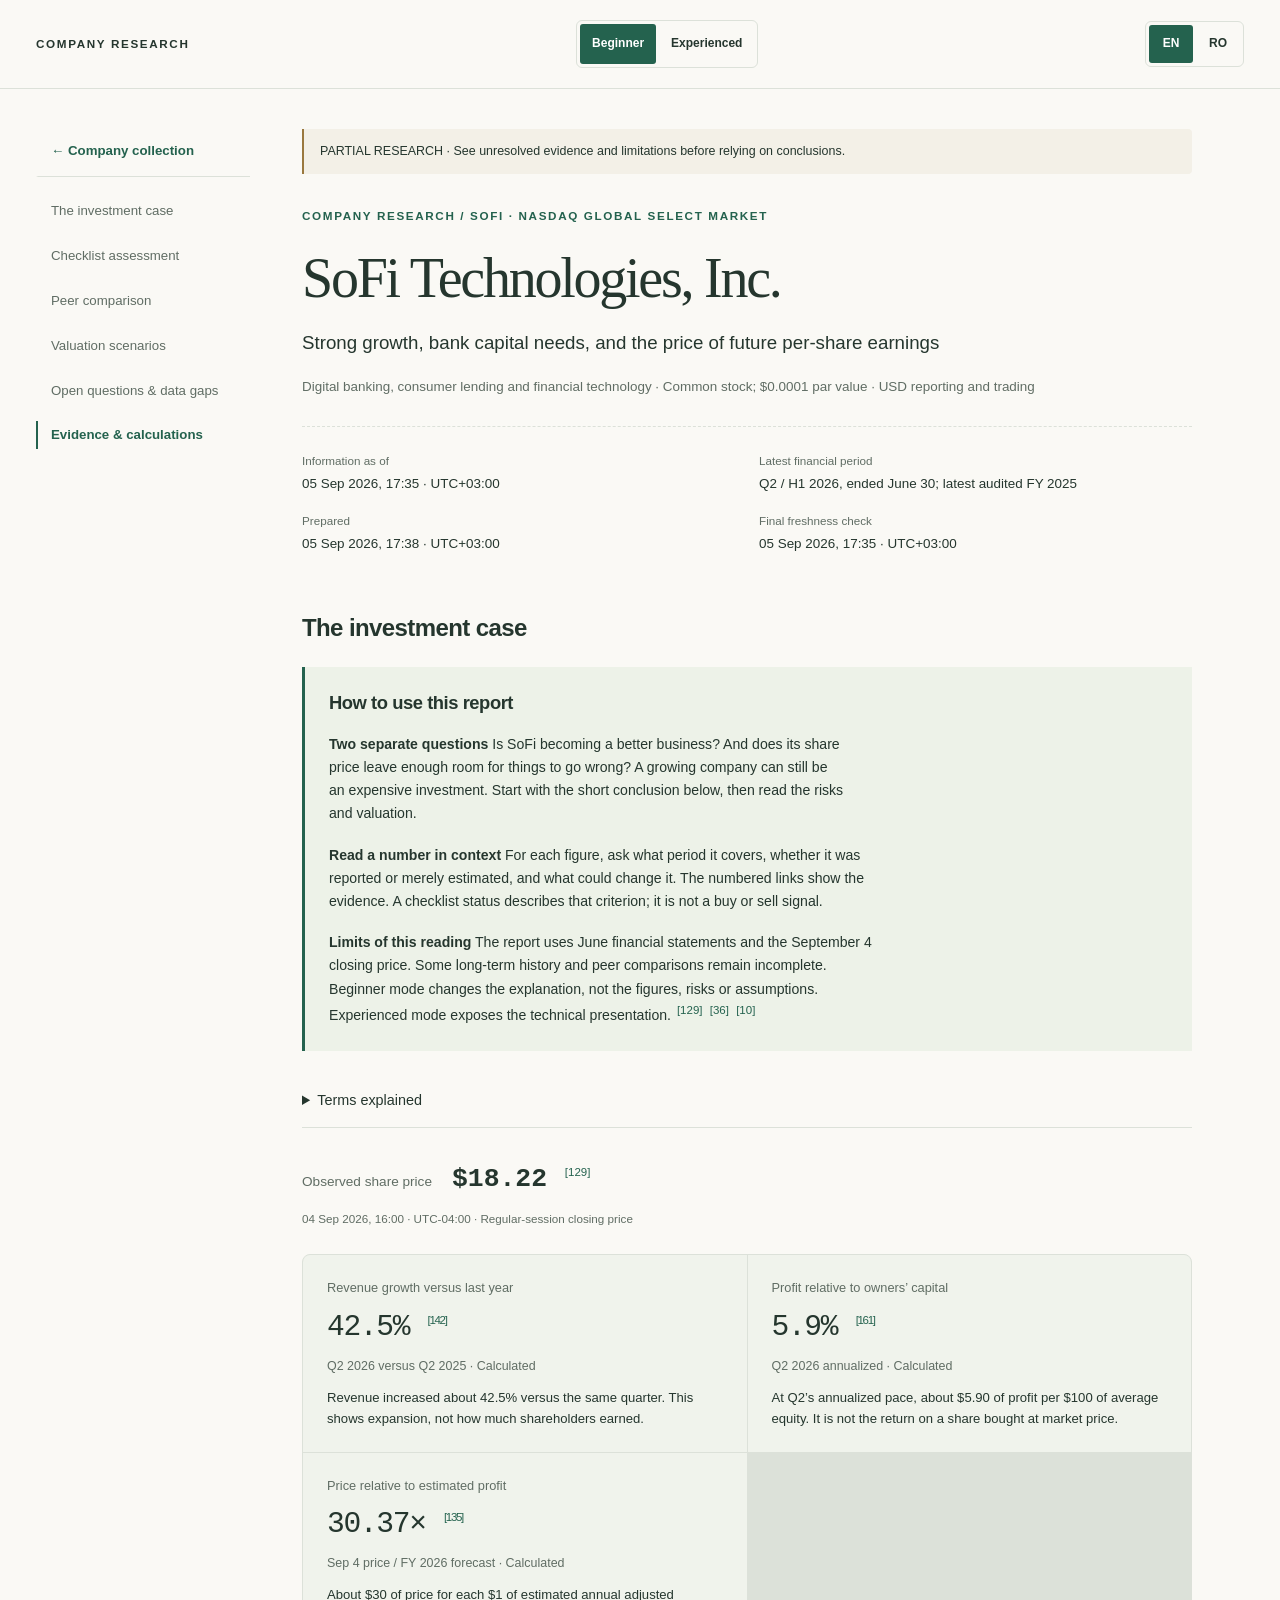
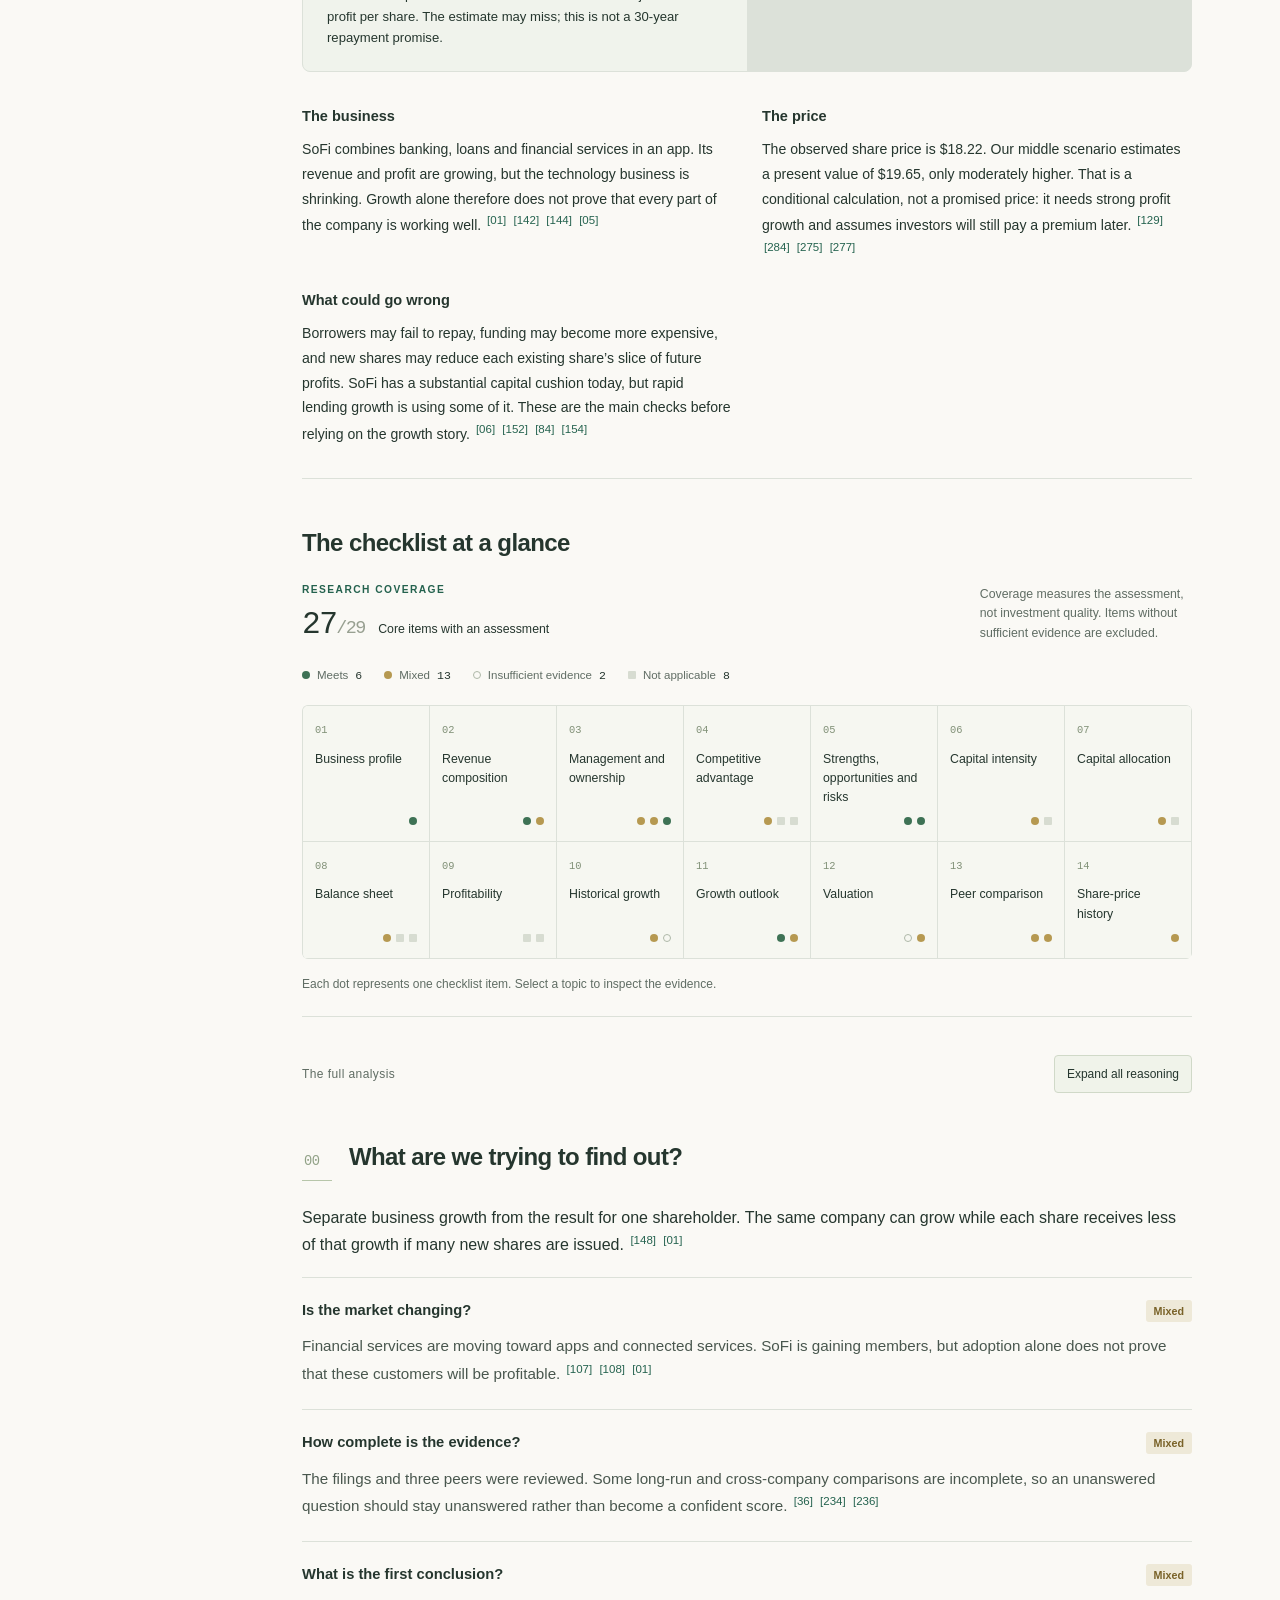
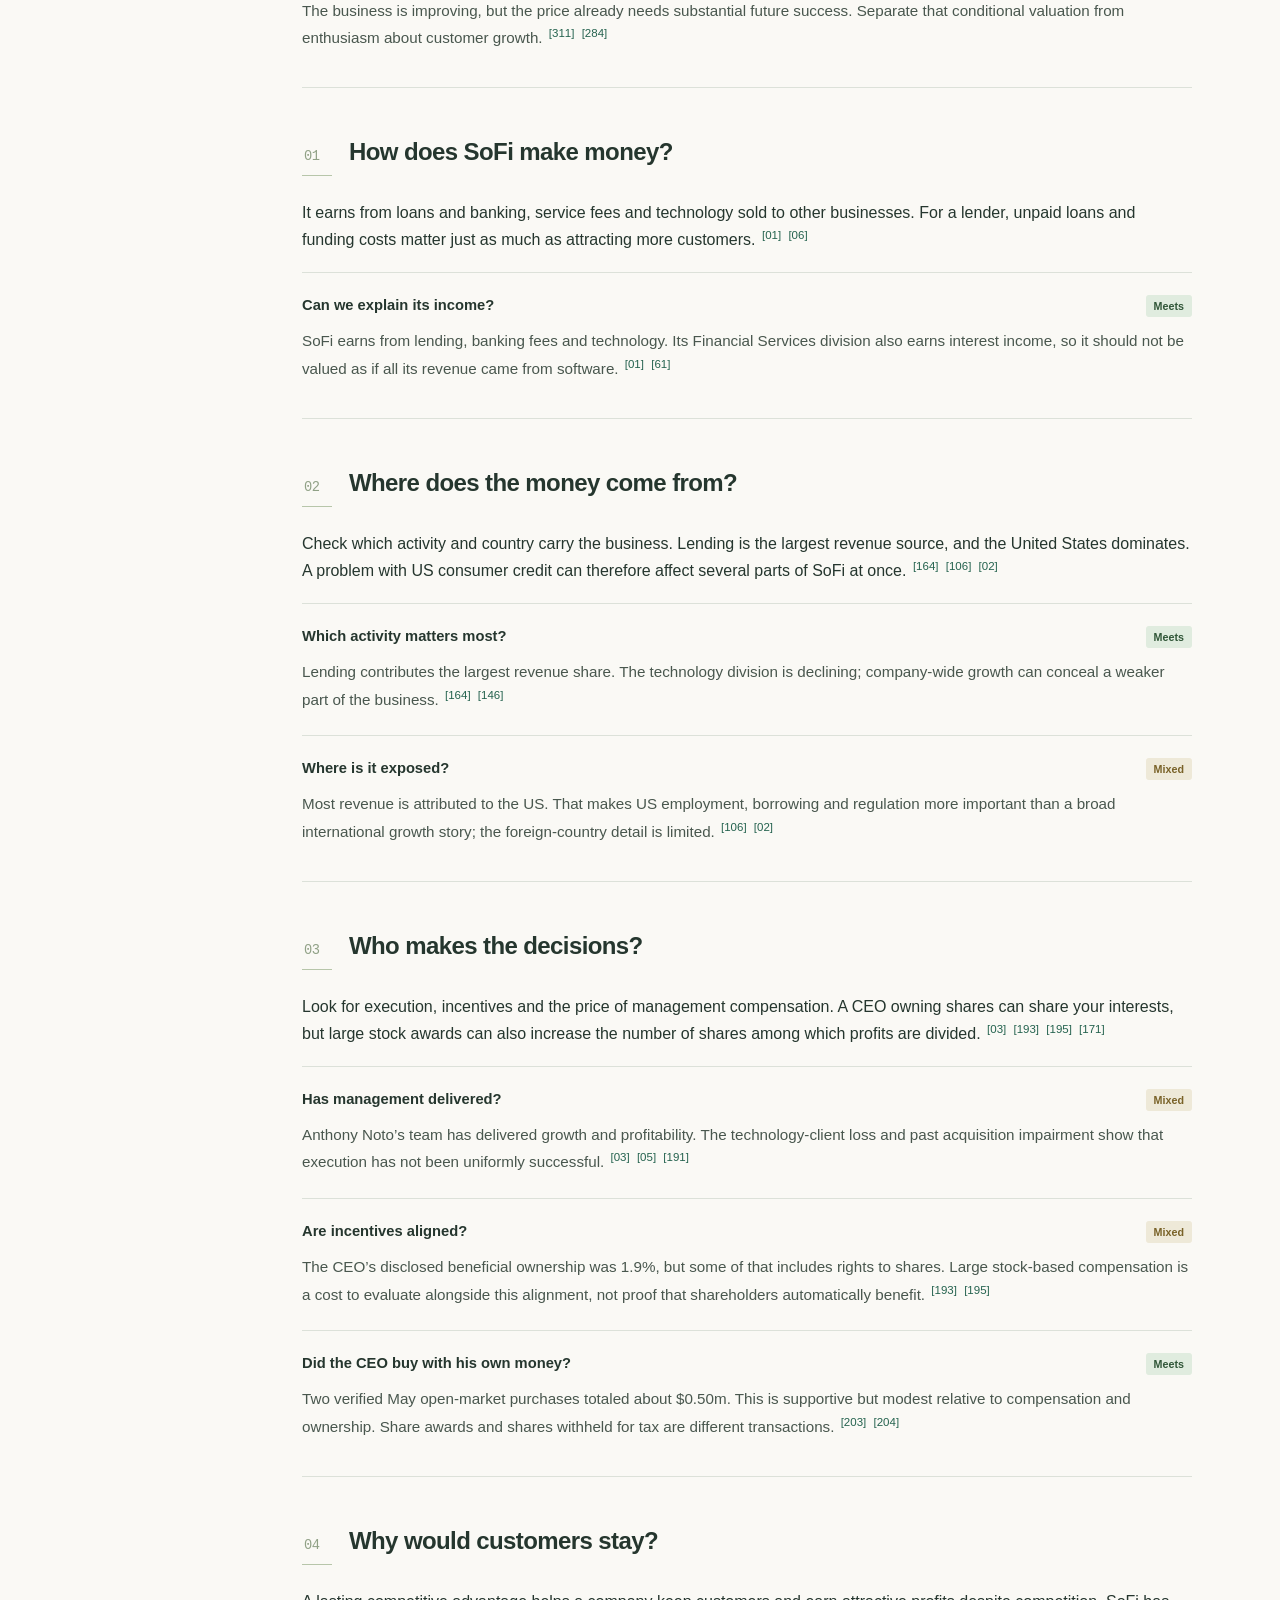
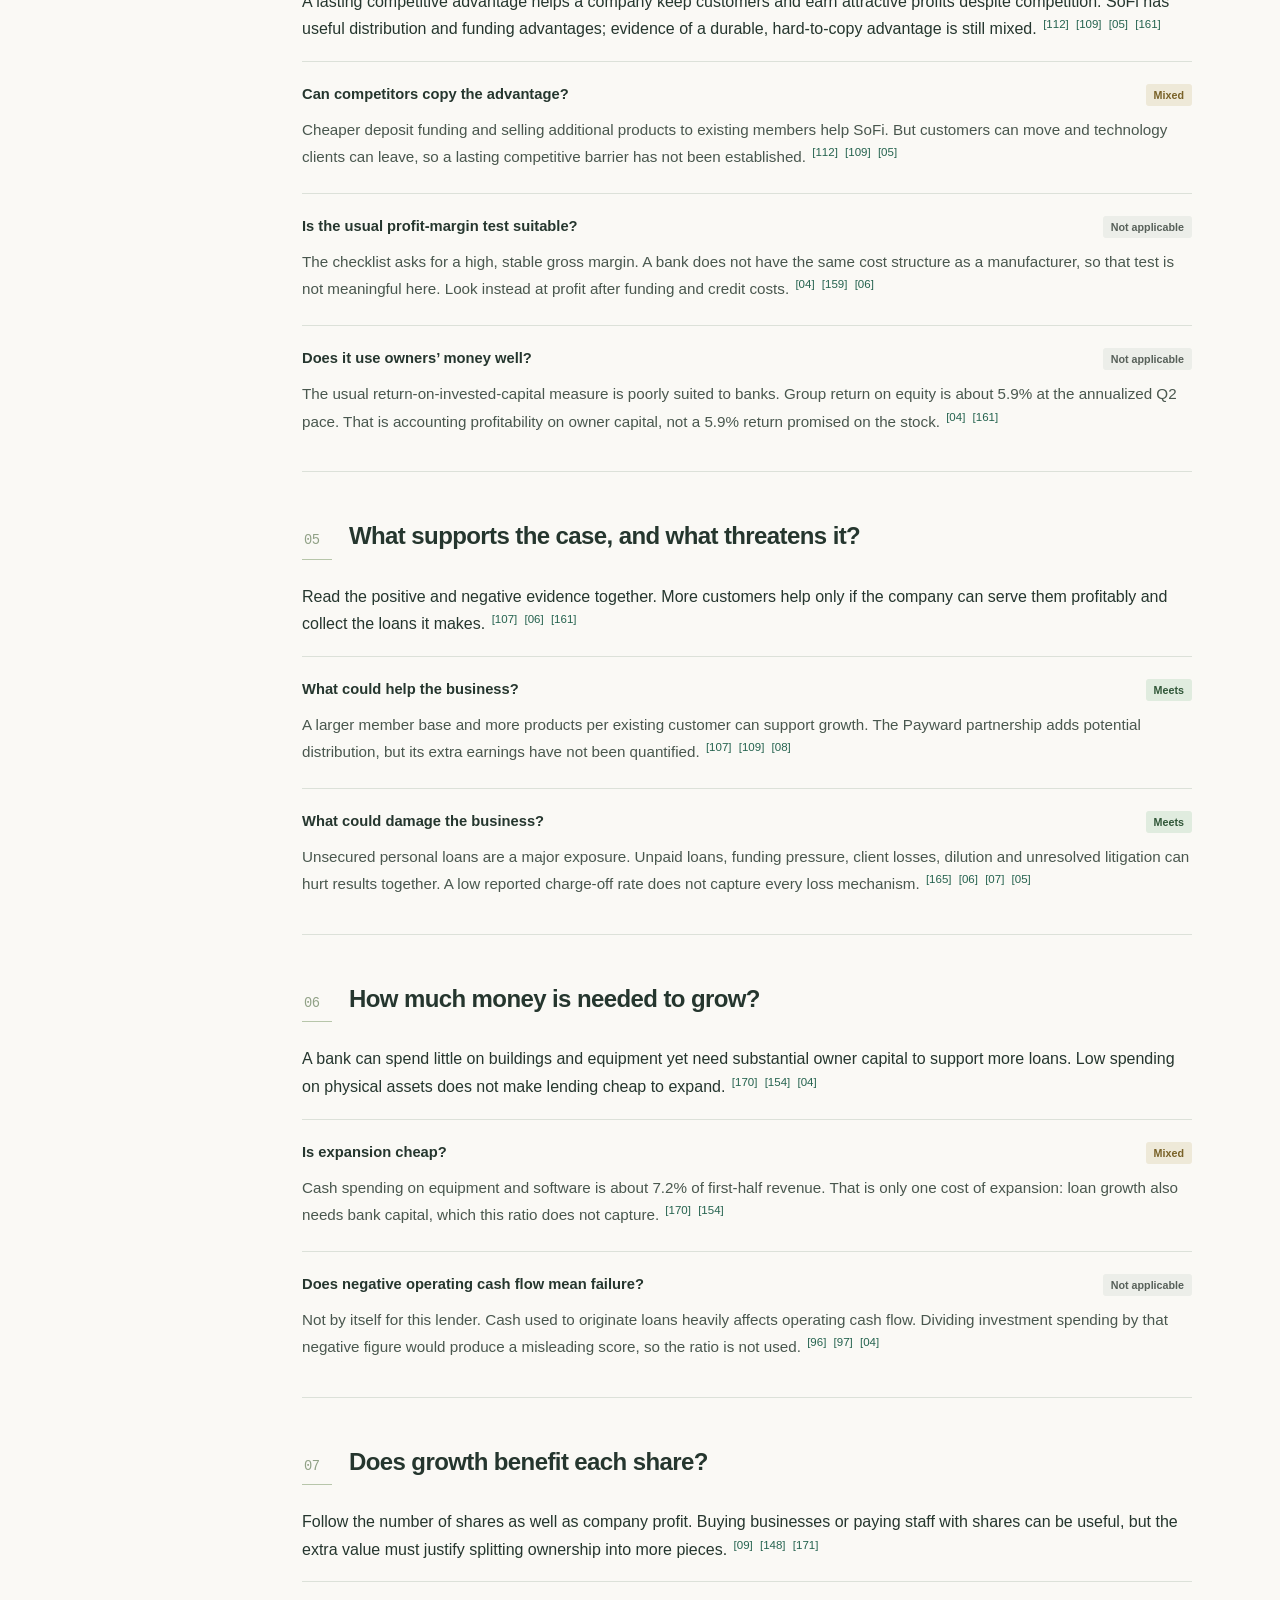
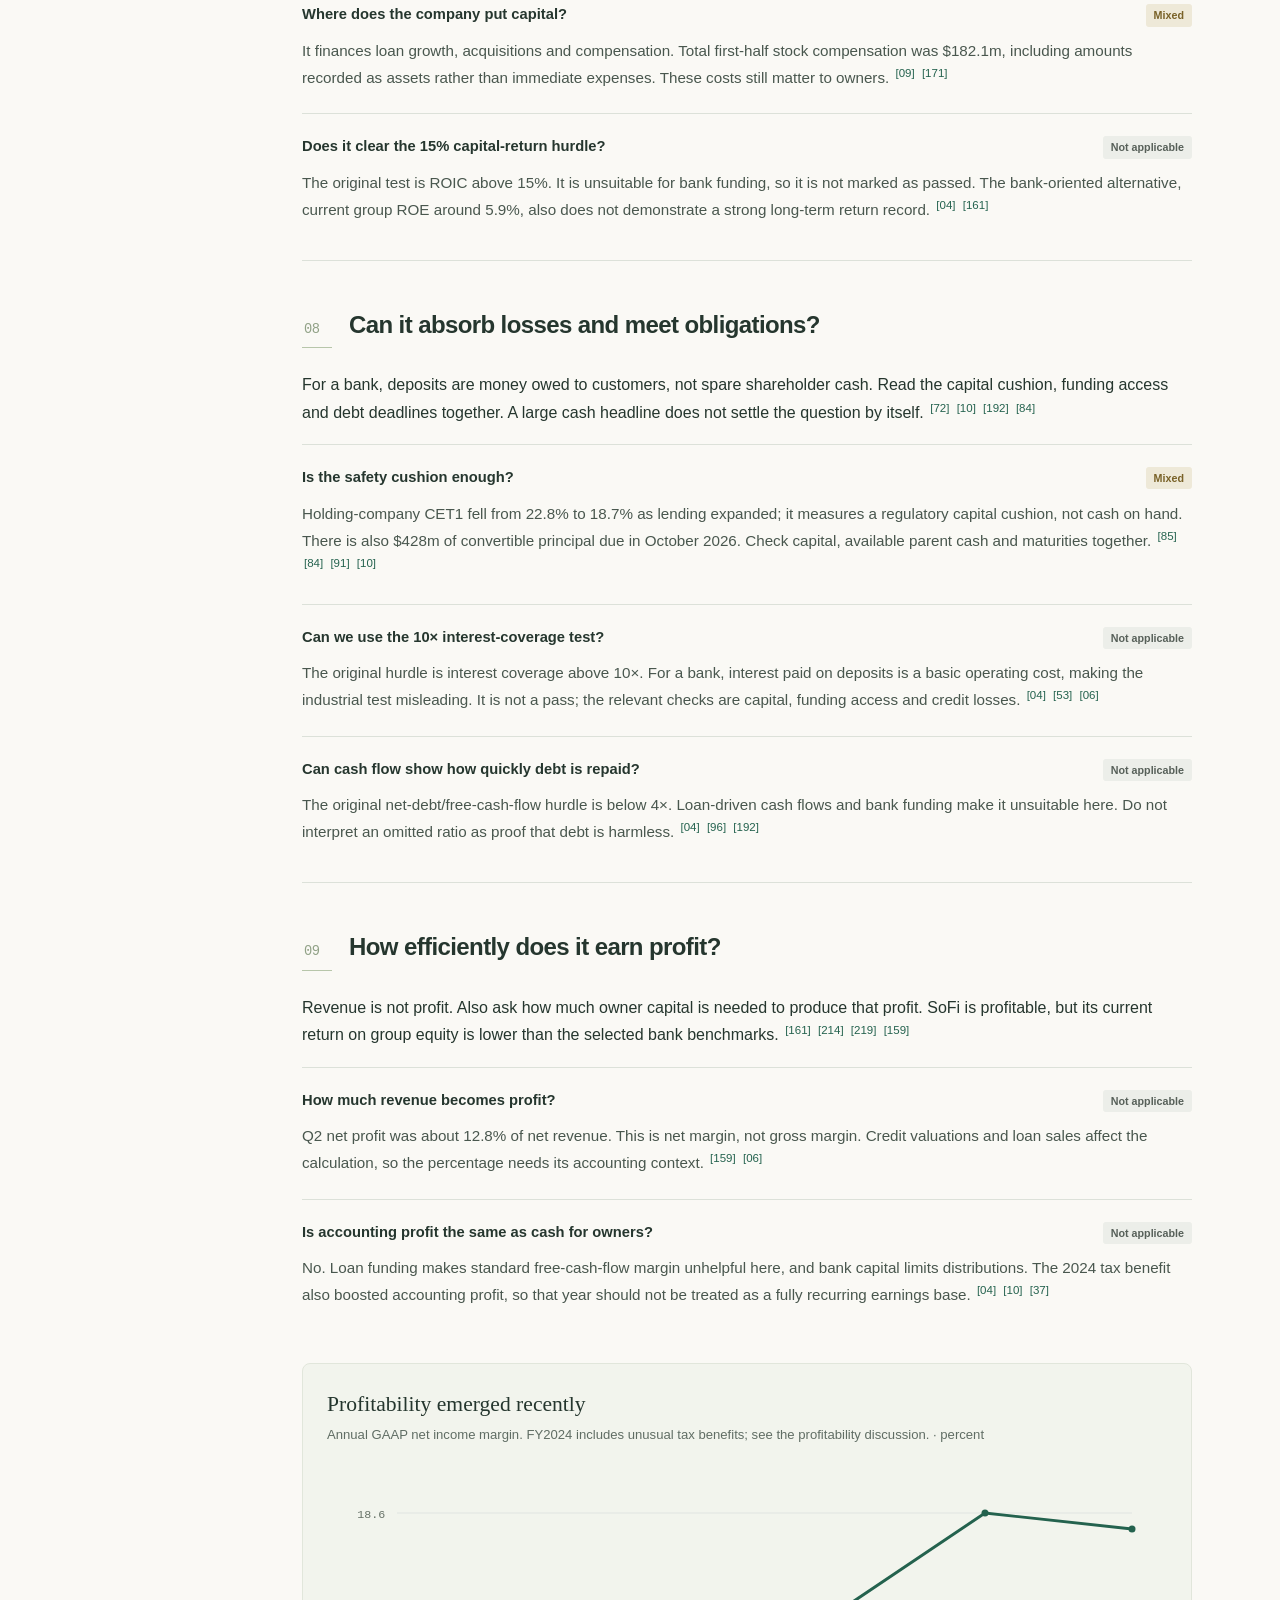
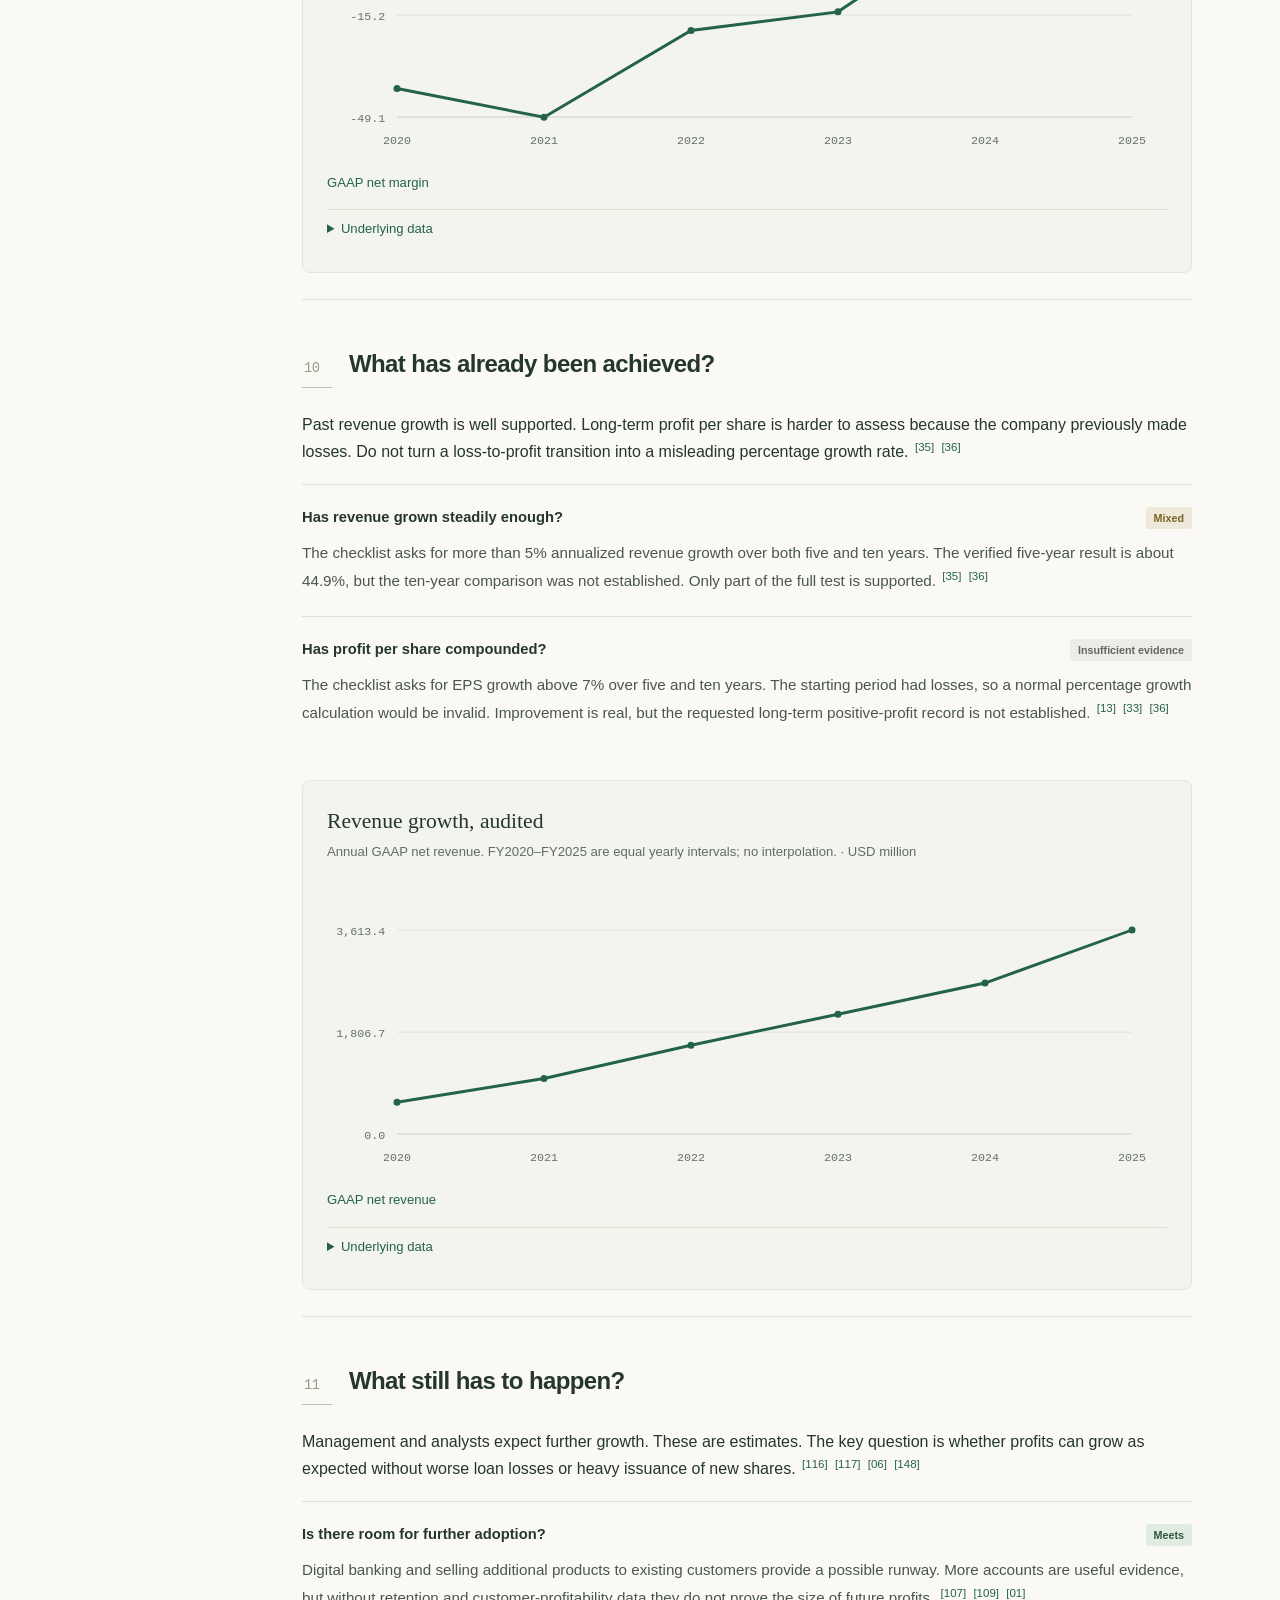
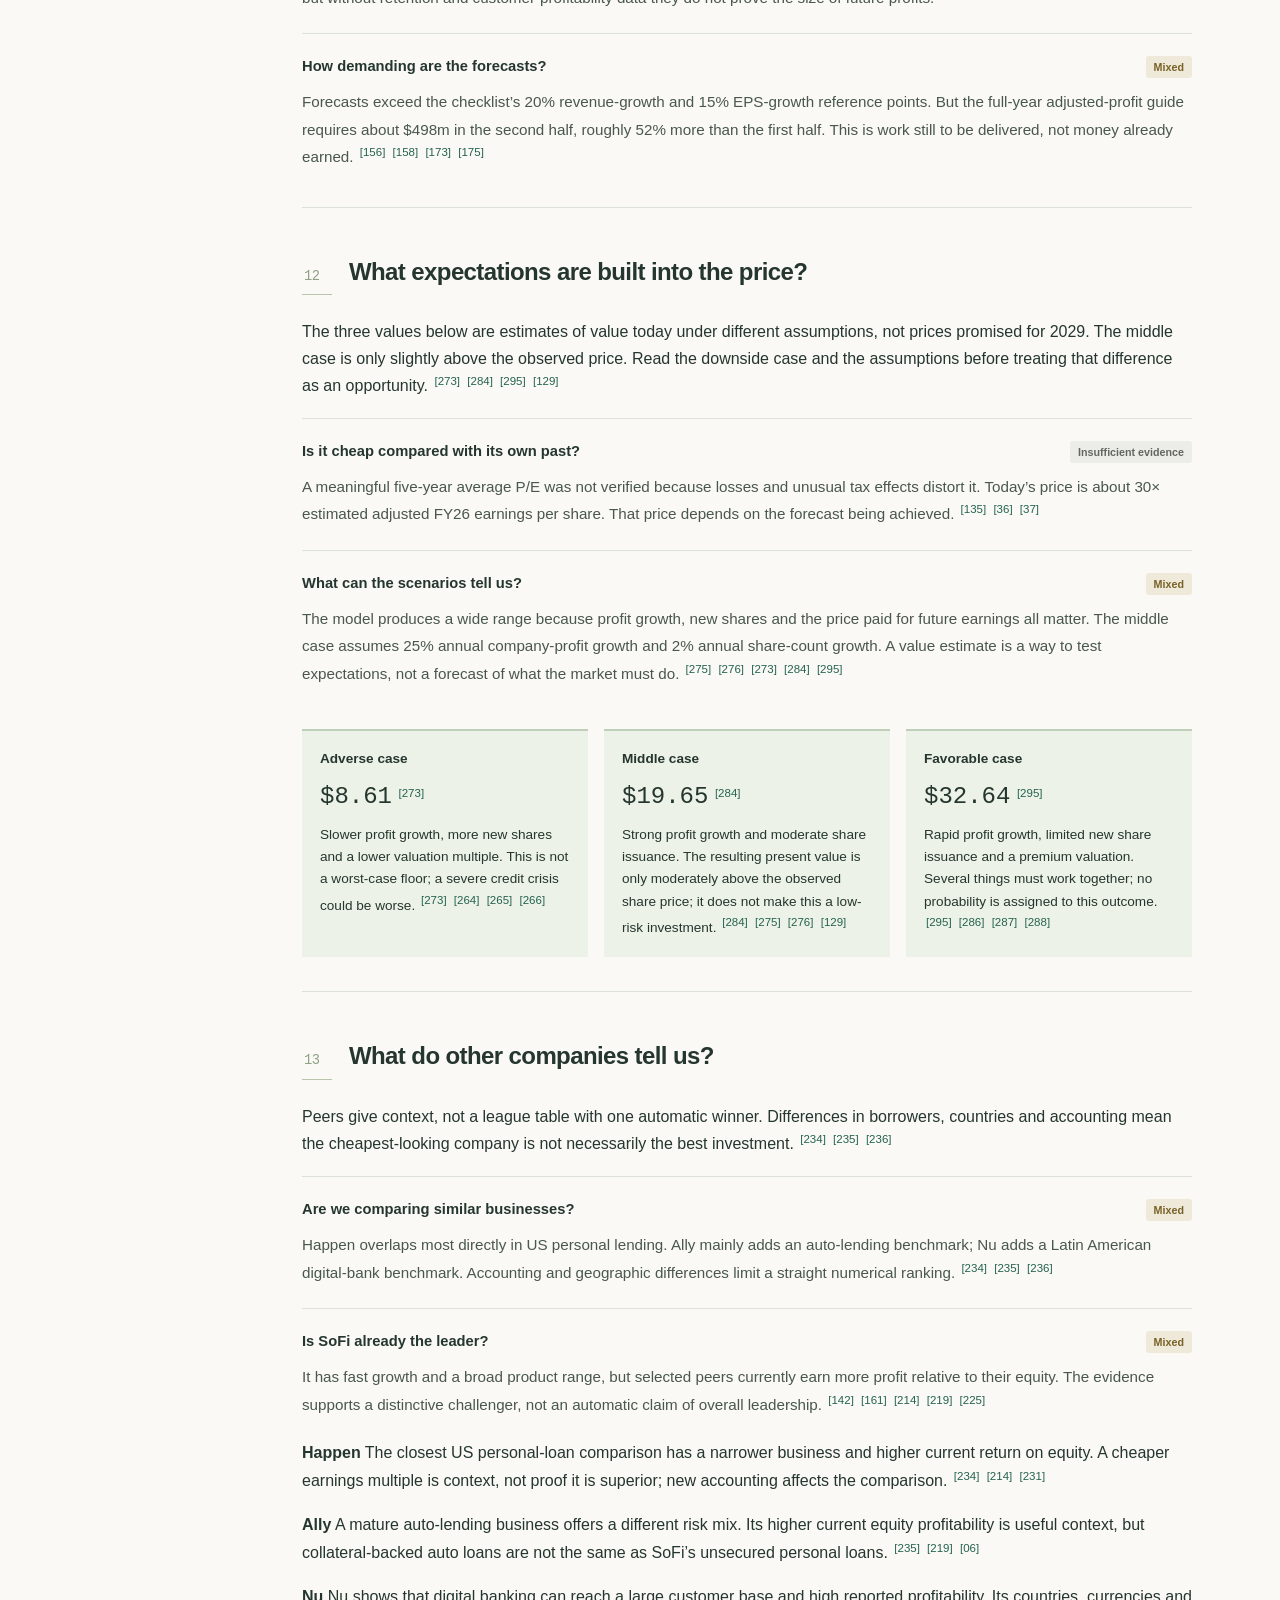
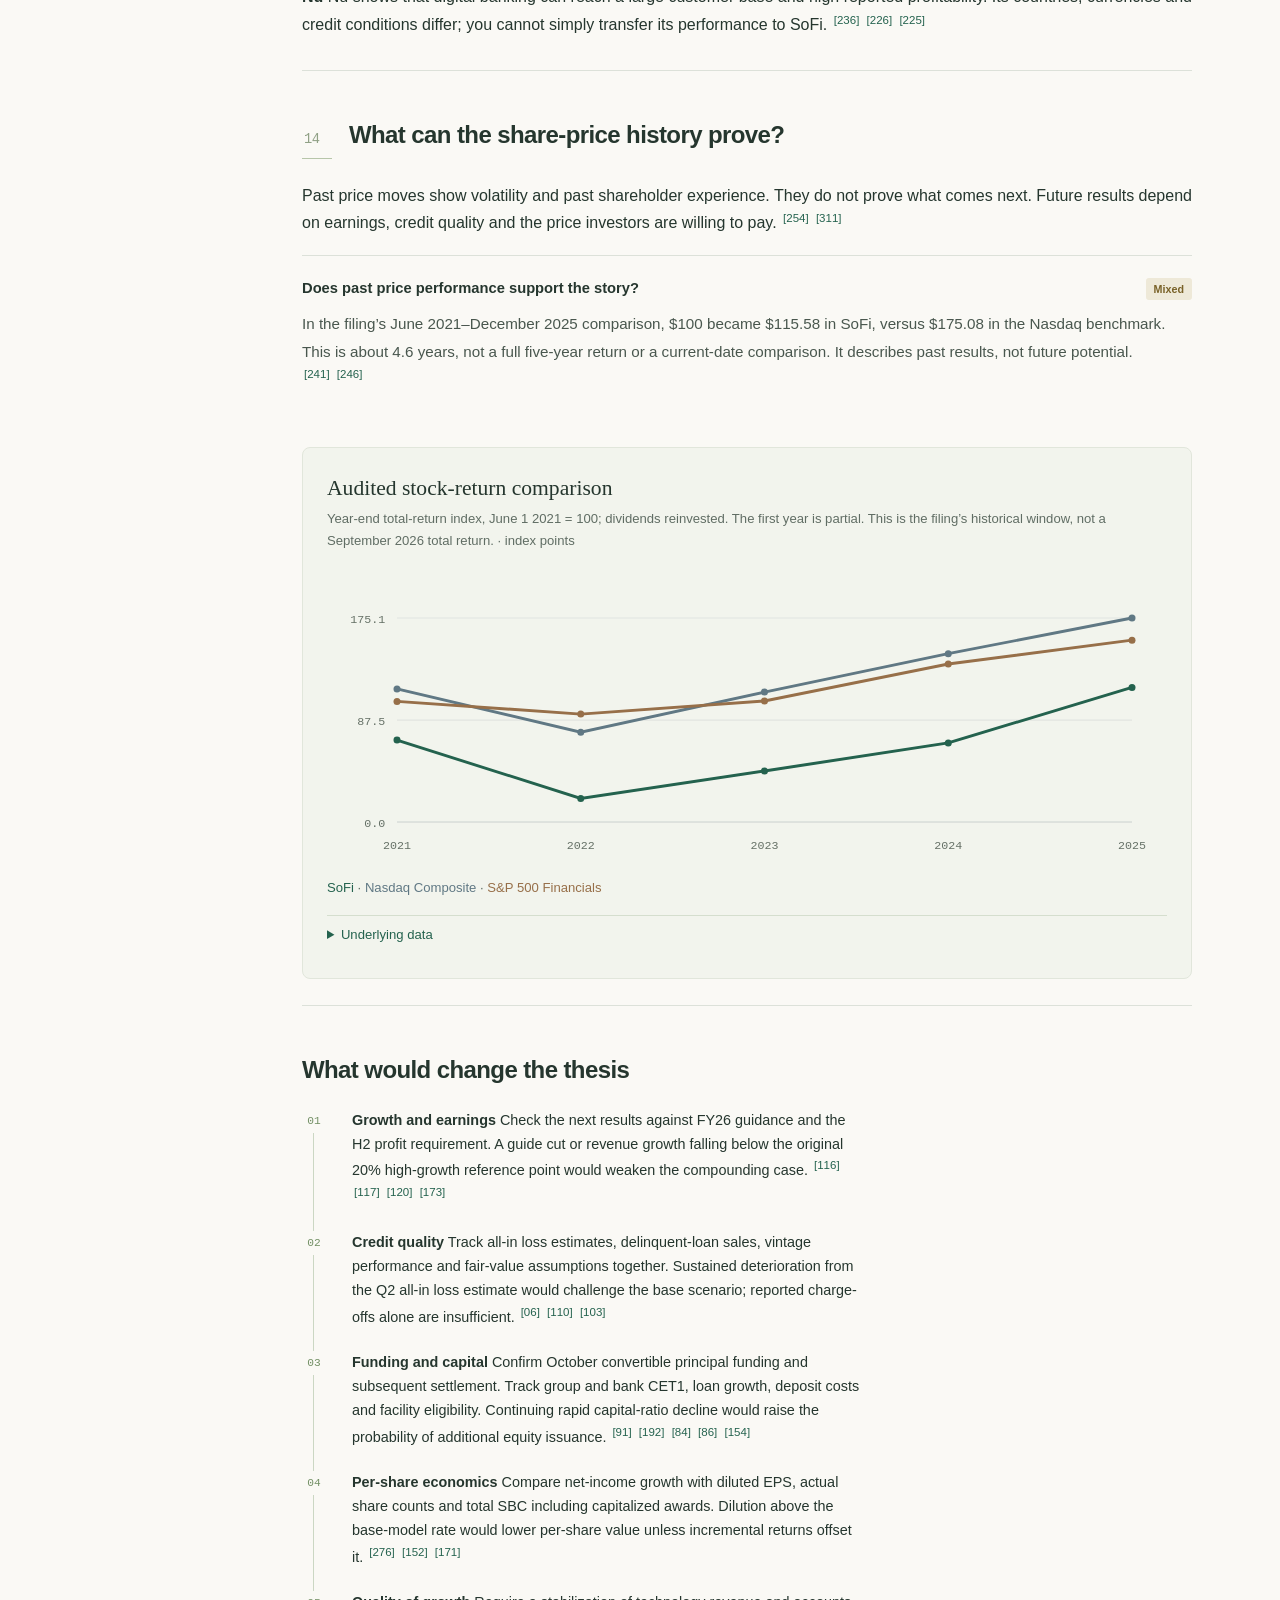
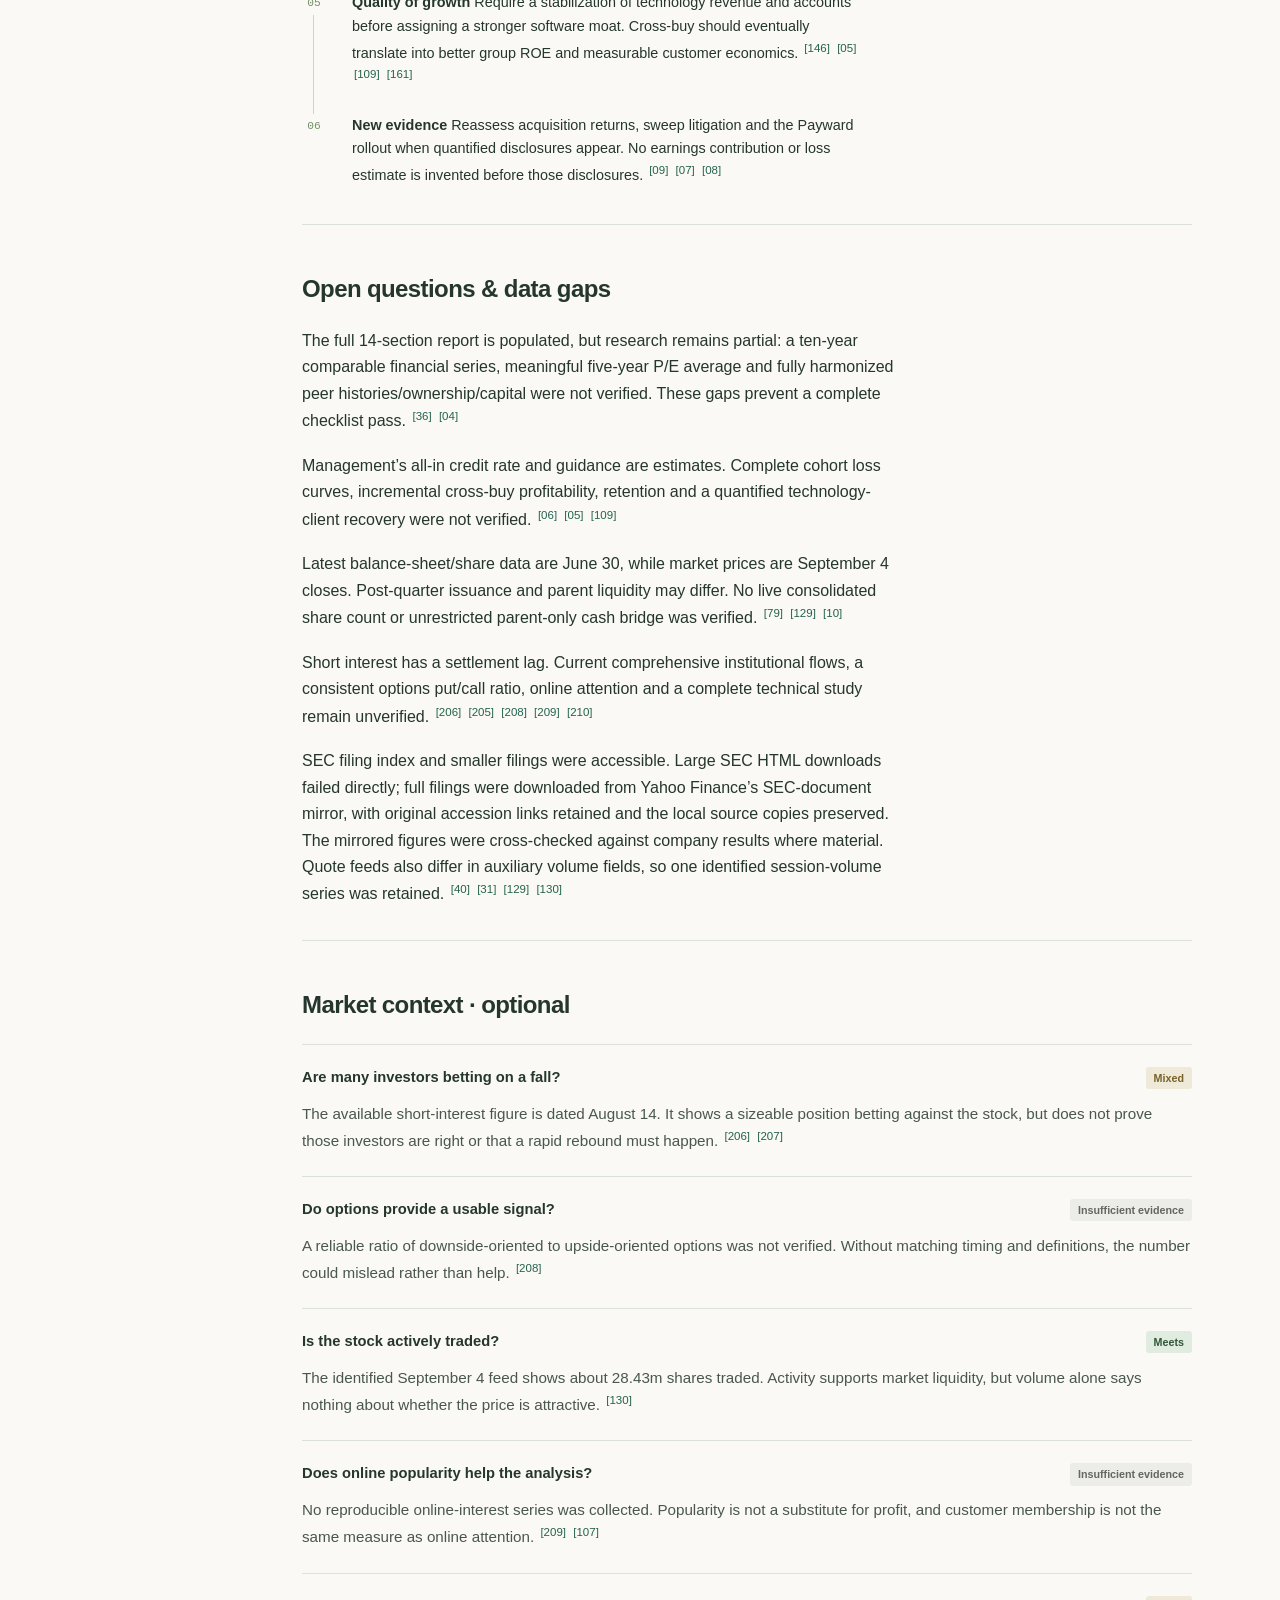
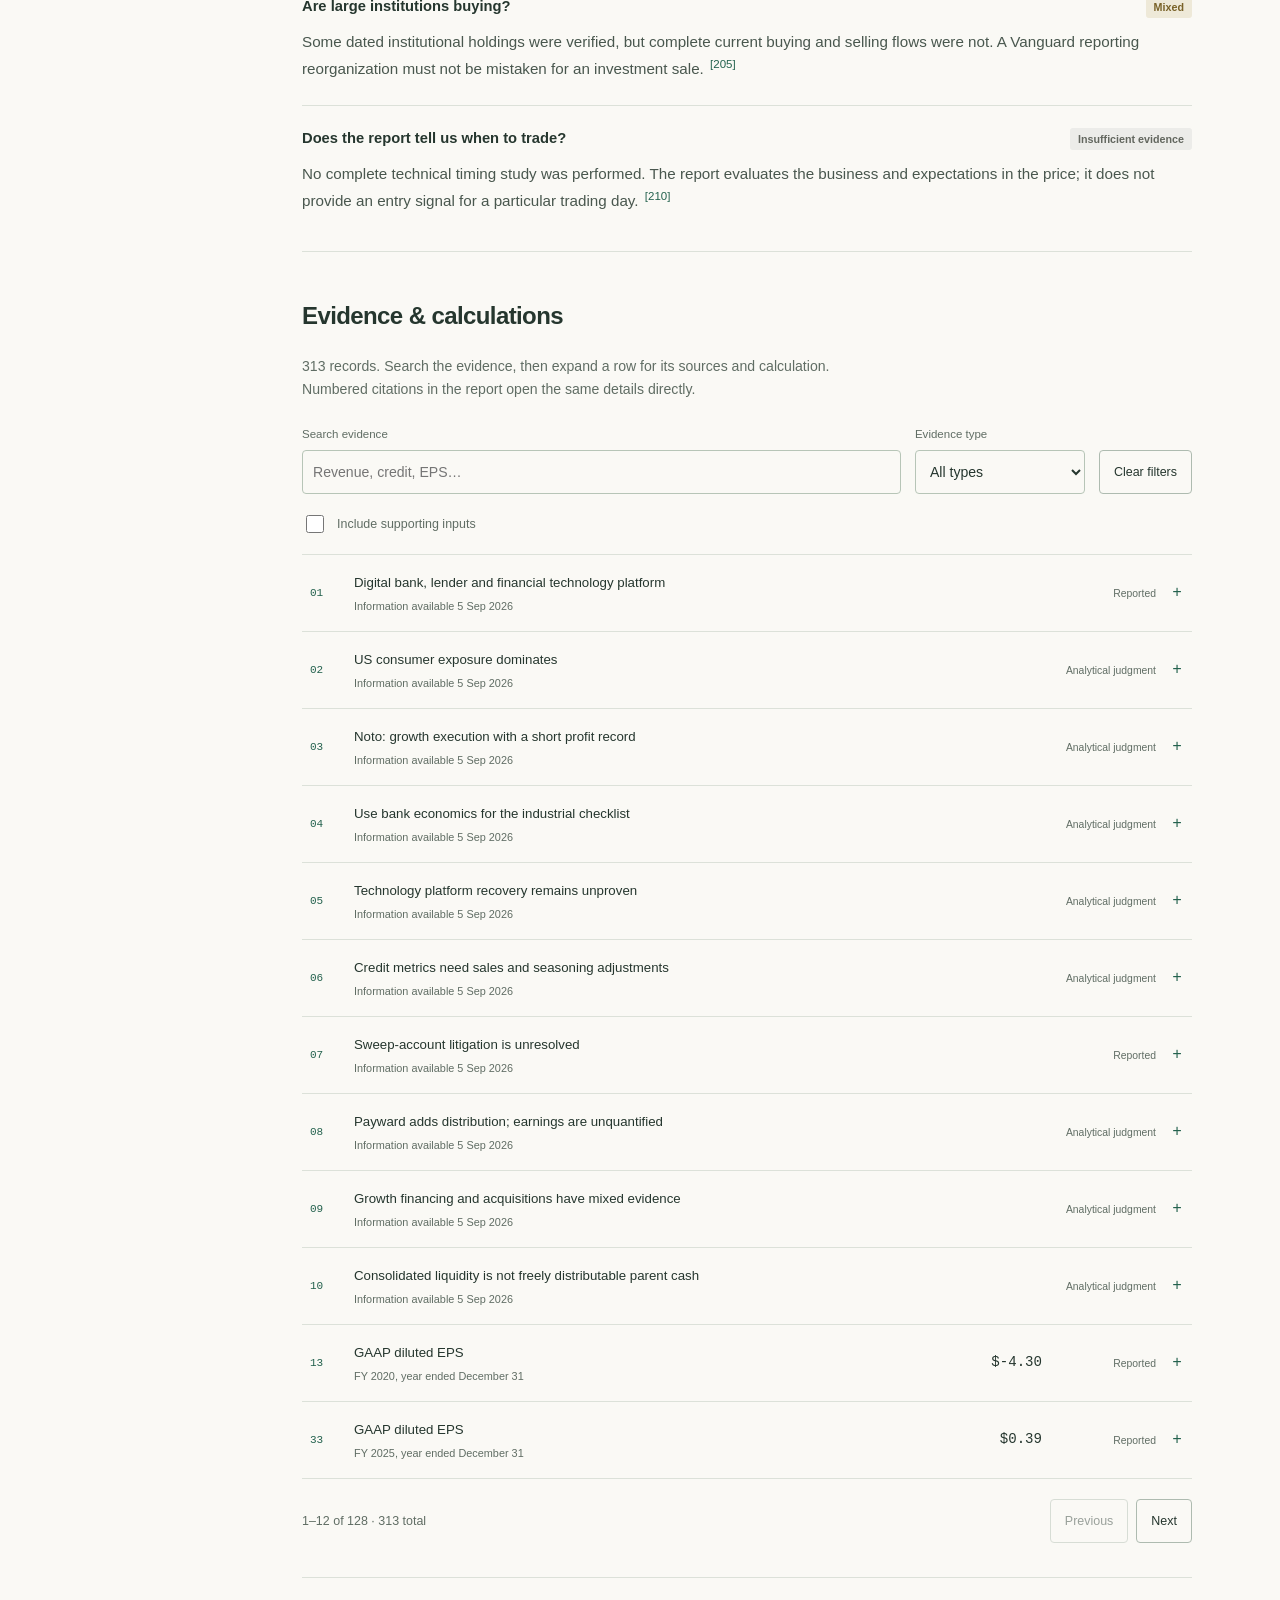
==== reports/sofi-fc8c2ec86eea9a8e/2026-09-05-8546f4ec1188b009/report.html @ 92b1fe49 "Add beginner reading mode to SOFI case study and analysis skill" ====
<!doctype html><html lang="en"><head><meta charset="utf-8"><meta name="viewport" content="width=device-width, initial-scale=1"><meta name="referrer" content="no-referrer"><title data-i18n="t0">SoFi Technologies, Inc. · Company research</title><style>:root{--paper:#faf9f5;--ink:#25362e;--muted:#606d64;--line:#dce1d9;--accent:#24624e;--white:#fff;--mono:Consolas,"SFMono-Regular",monospace;font-family:"Segoe UI",Arial,sans-serif;color:var(--ink);background:var(--paper);font-synthesis:none;font-size:16px;line-height:1.65}
*{box-sizing:border-box}body{margin:0}a{color:var(--accent);text-underline-offset:3px;overflow-wrap:anywhere}a:hover{text-decoration-thickness:2px}button{font:inherit;color:var(--ink);border:1px solid #aebbb0;background:transparent;padding:7px 14px;border-radius:4px;cursor:pointer}button:hover{background:#e9eee7}:focus-visible{outline:3px solid #8f6242;outline-offset:4px}h1,h2,h3,p{margin-top:0}h1{font-family:Georgia,"Times New Roman",serif;font-size:clamp(2.2rem,5vw,3.5rem);font-weight:400;letter-spacing:-.04em;line-height:1.12;margin-bottom:18px}h2{font-size:1.5rem;line-height:1.3;letter-spacing:-.025em;font-weight:600;margin-bottom:24px}h3{font-size:1.04rem;line-height:1.5;font-weight:600}p{margin-bottom:18px}small{color:var(--muted);font-size:.78rem}section{scroll-margin-top:24px}.topbar{border-bottom:1px solid var(--line);max-width:1320px;margin:auto;padding:20px 36px;display:flex;align-items:center;justify-content:space-between;gap:20px}.topbar>span,.eyebrow{font-size:.73rem;text-transform:uppercase;letter-spacing:.14em;font-weight:600}.layout{max-width:1320px;margin:auto;display:grid;grid-template-columns:214px minmax(0,1fr);gap:52px;padding:40px 36px 100px}nav{position:sticky;top:32px;align-self:start;display:flex;flex-direction:column;gap:17px;font-size:.83rem;padding-top:8px}nav a{text-decoration:none;color:var(--muted)}nav a:hover{color:var(--accent)}main{min-width:0;max-width:890px}.hero{padding:22px 0 8px}.eyebrow{color:var(--accent);margin-bottom:22px}.subtitle{font-size:1.17rem;line-height:1.6;max-width:64ch}.identity{font-size:.84rem;color:var(--muted)}.metadata{display:grid;grid-template-columns:1fr 1fr;gap:16px 24px;border-top:1px solid var(--line);padding-top:24px;margin:28px 0 0}dt{font-size:.73rem;color:var(--muted)}dd{margin:3px 0 0;font-size:.84rem;font-variant-numeric:tabular-nums}.report-section{padding:48px 0 14px;border-bottom:1px solid var(--line)}.notice{font-size:.78rem;padding:12px 16px;border-left:3px solid #9a783e;background:#f1eee2;margin-bottom:14px}.demo{color:#65522d;font-weight:600}.quote{display:flex;align-items:baseline;flex-wrap:wrap;gap:10px 20px;padding-bottom:22px;margin-bottom:24px;border-bottom:1px solid var(--line)}.quote>span{font-size:.85rem;color:var(--muted)}.quote strong{font-family:var(--mono);font-size:1.25rem}.quote small{flex-basis:100%}.metrics{display:grid;grid-template-columns:repeat(2,minmax(0,1fr));gap:24px 36px;margin:24px 0}.metrics:empty{display:none}.metric{padding:4px 0 16px;min-width:0;border-bottom:1px solid var(--line)}.metric-label{display:block;font-size:.8rem;color:var(--muted);margin-bottom:8px}.metric-value{display:block;font-family:var(--mono);font-size:1.6rem;line-height:1.4;font-weight:400;overflow-wrap:anywhere}.metric small{display:block;margin-top:8px}.refs{white-space:normal;font-family:"Segoe UI",Arial,sans-serif;font-weight:400;font-size:.72rem;vertical-align:super;line-height:1.2}.ev-ref{display:inline-block;padding:3px 2px;text-decoration:none;font-variant-numeric:tabular-nums}.coverage{font-size:.82rem;background:#edf1e9;padding:16px 20px;margin:24px 0}.coverage strong{font-family:var(--mono);font-size:1rem;margin-right:10px}.coverage p{font-size:.76rem;margin:5px 0 0;color:var(--muted)}.checks{list-style:none;padding:0;margin:0}.check{border-top:1px solid var(--line);padding:20px 0 4px}.check-top{display:flex;justify-content:space-between;align-items:baseline;gap:20px}.check-top strong{font-size:.92rem;max-width:70%}.check p{font-size:.88rem;margin-top:10px;color:#49574e}.status{font-size:.67rem;font-weight:600;white-space:nowrap;padding:3px 8px;line-height:1.5;border-radius:3px;background:#eceee9;color:#576059}.status.meets{background:#e0ecdf;color:#315739}.status.mixed{background:#eee9d8;color:#796228}.status.does_not_meet{background:#f0e3dc;color:#8b4e34}.status.insufficient_evidence{background:#ecece9;color:#63675f}.peer,.scenario{margin-bottom:28px;padding-bottom:16px;border-bottom:1px solid var(--line)}.scenario .eyebrow{margin:0 0 14px}.scenario .metrics{margin-top:12px}.chart{margin:32px 0;padding:24px 0;border-bottom:1px solid var(--line)}.chart h3{margin-bottom:4px}.chart p,.legend{font-size:.82rem;color:var(--muted)}.chart svg{width:100%;height:auto;display:block;margin:14px 0}.chart svg text{font-family:var(--mono);font-size:10px;fill:#667167}.legend{margin-bottom:16px}.chart-data summary{font-size:.82rem;cursor:pointer;padding:8px 0}.chart-data table{margin-top:12px}table{width:100%;border-collapse:collapse;font-size:.8rem;table-layout:fixed}th,td{padding:9px 12px;text-align:left;border-bottom:1px solid var(--line);overflow-wrap:anywhere}th{color:var(--muted);font-weight:600}th:last-child,td:last-child{text-align:right}.evidence-entry,.source-entry{padding:24px 0;border-top:1px solid var(--line);scroll-margin-top:20px}.evidence-entry h3{margin-bottom:8px}.evidence-number{font-family:var(--mono);color:var(--accent);font-size:.8rem;margin-right:8px}.evidence-value{font-family:var(--mono);font-size:1.15rem;margin-bottom:18px}.evidence-meta{display:grid;grid-template-columns:1fr 1fr;gap:10px 20px;margin:16px 0}.evidence-entry p,.evidence-entry li,.source-entry p,.research-log{font-size:.82rem}.source-detail{padding-left:14px;border-left:2px solid #ccd6ca}.original-link{font-size:.73rem;overflow-wrap:anywhere}.research-log{padding-left:20px}.research-log li{margin-bottom:24px}.research-log p{margin:6px 0}.skip-link{position:fixed;top:-100px;left:20px;background:var(--white);padding:10px;z-index:20}.skip-link:focus{top:10px}#evidence-tooltip{position:fixed;z-index:30;max-width:min(380px,calc(100vw - 24px));padding:14px 17px;background:#26392e;color:#fff;font-size:.75rem;line-height:1.6;white-space:pre-line;border-radius:4px;pointer-events:none;box-shadow:0 6px 22px #25362e24}dialog{width:min(640px,calc(100vw - 24px));max-height:86dvh;overflow:auto;border:1px solid #bcc8bd;border-radius:7px;padding:24px;background:var(--paper);color:var(--ink)}dialog::backdrop{background:#17221cb3}.dialog-top{display:flex;justify-content:space-between;align-items:center;gap:20px}.dialog-top h2{margin:0;font-size:1rem}#dialog-body .evidence-entry{border:0;padding-bottom:0}#dialog-body p{overflow-wrap:anywhere}
@media(max-width:900px){.layout{grid-template-columns:1fr;gap:22px;padding:24px}.topbar{padding:18px 24px}nav{position:static;flex-direction:row;flex-wrap:wrap;gap:12px 22px;padding:0 0 16px;border-bottom:1px solid var(--line);font-size:.76rem}.hero{padding-top:12px}.report-section{padding-top:38px}}
@media(max-width:520px){.layout{padding:20px 18px 60px}.topbar{padding:15px 18px}.topbar>span{font-size:.63rem}.topbar button{font-size:.72rem;padding:6px 9px}.metadata{grid-template-columns:1fr;gap:10px}.metadata>div{display:grid;grid-template-columns:1fr 1.3fr;gap:12px}dd{font-size:.75rem;overflow-wrap:anywhere}.check-top{display:block}.check-top strong{max-width:none;display:block}.status{display:inline-block;margin-top:8px}.metrics{gap:18px}.metric-value{font-size:1.28rem}.evidence-meta{grid-template-columns:1fr}h2{font-size:1.28rem}}
@media(prefers-reduced-motion:reduce){*{scroll-behavior:auto!important;transition:none!important}}
@media(max-width:520px){.ev-ref{min-width:32px;min-height:32px;display:inline-flex;align-items:center;justify-content:center}.refs{vertical-align:baseline}#close-evidence{min-width:72px;min-height:44px}.chart-data summary{min-height:44px;display:flex;align-items:center}.metadata>div{grid-template-columns:minmax(0,1fr) minmax(0,1.3fr)}}
@media(max-width:360px){.metrics{grid-template-columns:1fr}.metric-value{font-size:1.45rem}}

.chart-plot{overflow-x:auto;max-width:100%}.chart-hint{display:none}@media(max-width:520px){.chart-plot svg{min-width:720px}.chart-hint{display:block;font-size:.78rem}}

@media(max-width:520px){.chart-data th,.chart-data td{padding:10px 4px}}

/* Quiet visual hierarchy: use the same evidence, with clearer relationships. */
html { scroll-behavior: smooth; }
h1, h2, h3 { text-wrap: balance; }
p { text-wrap: pretty; }
.report-section > p { max-width: 68ch; }
nav a { border-left: 2px solid transparent; padding: 3px 0 3px 13px; transition: color .18s, border-color .18s; }
nav a[aria-current="location"] { color: var(--accent); border-color: var(--accent); font-weight: 600; }
.hero { padding-top: 18px; }
.metadata { border-top-style: dashed; }
.notice { background: #f3f0e7; border-left-width: 2px; border-radius: 0 4px 4px 0; }
.metric-reading { display: flex; align-items: center; justify-content: space-between; gap: 12px; min-width: 0; }
.sparkline { display: block; width: 94px; flex-shrink: 0; padding: 4px 0; border-radius: 4px; }
.sparkline svg { display: block; width: 100%; height: auto; overflow: visible; }
.sparkline polyline { fill: none; stroke: var(--accent); stroke-width: 1.8; stroke-linecap: round; stroke-linejoin: round; }
.sparkline circle { fill: var(--accent); }
.sparkline:hover { background: #e5ece2; }
.highlights { gap: 1px; background: var(--line); border: 1px solid var(--line); border-radius: 8px; overflow: hidden; margin: 26px 0; }
.highlights .metric { background: #f0f3ec; margin: 0; border: 0; padding: 22px 24px; }
.highlights .metric-value { font-size: 1.85rem; letter-spacing: -.045em; }
.summary-grid { display: grid; grid-template-columns: repeat(2, minmax(0, 1fr)); gap: 24px 30px; margin: 32px 0 18px; }
.summary-point { display: grid; grid-template-columns: 25px minmax(0, 1fr); gap: 10px; align-items: start; }
.summary-index { color: #7b8e7c; font: .7rem/1.7 var(--mono); padding-top: 3px; }
.summary-point p { font-size: .88rem; line-height: 1.75; margin: 0; }
.summary-point p > strong:first-child { display: block; margin-bottom: 8px; font-size: .91rem; }
.quote { border: 0; background: transparent; padding-bottom: 0; margin-bottom: 16px; gap: 8px 20px; }
.quote strong { font-size: 1.65rem; }
.quote small { font-size: .73rem; }
.chart { background: #f2f4ed; border: 1px solid #e1e6db; border-radius: 8px; padding: 24px; margin: 32px 0 12px; }
.chart h3 { font-family: Georgia, serif; font-weight: 400; font-size: 1.35rem; }
.chart-data summary { color: var(--accent); font-weight: 500; border-top: 1px solid #d5dece; }
.chart-data table { background: #f7f8f2; border-radius: 4px; }
.coverage-visual { display: flex; align-items: center; justify-content: space-between; gap: 32px; margin-bottom: 18px; }
.coverage-visual .eyebrow { display: block; margin-bottom: 6px; font-size: .64rem; }
.coverage-visual p { font-size: .77rem; margin: 0; }
.coverage-visual strong { display: inline-block; font: 1.95rem/1.3 var(--mono); letter-spacing: -.05em; margin-right: 10px; }
.coverage-visual strong span { color: #98a091; font-size: 1.15rem; }
.coverage-caption { max-width: 31ch; color: var(--muted); line-height: 1.6; }
.status-legend { display: flex; flex-wrap: wrap; gap: 10px 22px; margin: 20px 0; }
.status-legend > span { display: inline-flex; align-items: center; gap: 7px; font-size: .72rem; color: var(--muted); }
.status-legend b { font: .72rem var(--mono); color: var(--ink); }
.status-dot { display: inline-block; width: 8px; height: 8px; border-radius: 50%; background: #b9c0b4; flex: 0 0 8px; }
.status-dot.meets { background: #3e7255; }
.status-dot.mixed { background: #b69951; }
.status-dot.does_not_meet { background: #a36b50; }
.status-dot.insufficient_evidence { background: transparent; border: 1.5px solid #aeb8a8; }
.status-dot.not_applicable { background: #d7dcd1; border-radius: 1px; }
.status-dots { display: inline-flex; gap: 5px; align-items: center; }
.checklist-map { display: grid; grid-template-columns: repeat(4, minmax(0, 1fr)); gap: 0; border-top: 1px solid var(--line); border-left: 1px solid var(--line); border-radius: 6px; overflow: hidden; }
.map-topic { display: grid; grid-template-columns: 22px minmax(0, 1fr); grid-template-rows: auto auto; align-items: start; gap: 9px 8px; padding: 18px 14px; border-right: 1px solid var(--line); border-bottom: 1px solid var(--line); text-decoration: none; background: #f6f7f1; transition: background .18s; min-width: 0; }
.map-topic:hover { background: #e9eee2; }
.map-topic:active { background: #e0e8d7; }
.map-topic:focus-visible { outline-offset: -3px; }
.map-number { font: .65rem/1.7 var(--mono); color: #809077; }
.map-label { font-size: .77rem; line-height: 1.55; color: var(--ink); }
.map-topic .status-dots { grid-column: 2; align-self: end; }
.map-caption { font-size: .75rem; color: var(--muted); margin: 16px 0 8px; }
.analysis-controls { display: flex; align-items: center; justify-content: space-between; flex-wrap: wrap; gap: 16px; margin: 38px 0 0; }
.analysis-controls > span { font-size: .75rem; color: var(--muted); letter-spacing: .035em; }
.reasoning-toggle { font-size: .75rem; padding: 7px 12px; min-height: 38px; border-color: #d0d9c8; background: #f0f3ea; }
button { transition: background .18s, transform .12s; }
button:active { transform: translateY(1px); }
.analysis-section h2 { display: flex; gap: 17px; align-items: baseline; }
.section-number { color: #90a186; font: .86rem/1.5 var(--mono); border-bottom: 1px solid #b7c6aa; padding: 0 2px 7px; flex: 0 0 30px; }
.analysis-detail { border-top: 1px solid var(--line); margin: 22px 0 12px; }
.analysis-detail > summary, .scenario-detail > summary { cursor: pointer; display: flex; align-items: center; gap: 18px; padding: 14px 0; font-size: .8rem; color: var(--accent); list-style: none; min-height: 48px; }
.analysis-detail > summary::-webkit-details-marker, .scenario-detail > summary::-webkit-details-marker { display: none; }
.analysis-detail > summary::after, .scenario-detail > summary::after { content: "+"; font-size: 1.1rem; margin-left: auto; color: #7c9073; }
.analysis-detail[open] > summary::after, .scenario-detail[open] > summary::after { content: "−"; }
.analysis-detail > summary small { margin-left: 10px; color: #7d8878; font-size: .69rem; }
.analysis-detail .checks { padding-left: 20px; border-left: 1px solid #d7e0d0; margin: 8px 0 24px; }
.analysis-detail .check:first-child { border-top: 0; padding-top: 6px; }
.analysis-detail .check p { max-width: 66ch; }
.flow-heading { color: var(--muted); font-size: .71rem; margin: 28px 0 10px; }
.flow-grid { display: grid; grid-template-columns: repeat(2, minmax(0, 1fr)); gap: 22px; margin-bottom: 26px; }
.flow-diagram { margin: 0; padding: 20px; background: #f0f3eb; border-radius: 6px; }
.flow-diagram figcaption { display: flex; flex-wrap: wrap; justify-content: space-between; gap: 8px; align-items: baseline; font-size: .76rem; }
.flow-diagram figcaption strong { font: .92rem var(--mono); }
.flow-track { display: flex; height: 14px; margin: 18px 0; border-radius: 3px; overflow: hidden; gap: 2px; background: var(--paper); }
.flow-used { background: #c3bdac; }
.flow-left { background: #548261; }
.flow-legend { display: grid; grid-template-columns: repeat(2, minmax(0, 1fr)); gap: 14px; }
.flow-legend > div { display: flex; align-items: baseline; gap: 7px; font-size: .71rem; line-height: 1.6; }
.flow-legend strong { display: block; font: .89rem/1.8 var(--mono); }
.flow-dot { width: 6px; height: 6px; flex: 0 0 6px; border-radius: 1px; }
.flow-dot.used { background: #c3bdac; }
.flow-dot.left { background: #548261; }
.flow-diagram > small { display: block; margin-top: 10px; font-size: .65rem; }
.scenario-comparison { margin: 0 0 30px; padding: 25px; border: 1px solid #dbe1d4; border-radius: 7px; background: #f1f4ec; }
.scenario-comparison figcaption { display: flex; flex-wrap: wrap; align-items: baseline; justify-content: space-between; gap: 8px; margin-bottom: 24px; }
.scenario-comparison figcaption strong { font-size: .86rem; font-weight: 500; }
.scenario-comparison figcaption span { font-size: .69rem; color: var(--muted); }
.scenario-lane { display: grid; grid-template-columns: 175px minmax(0, 1fr) 125px; gap: 20px; align-items: center; margin: 23px 0; }
.scenario-lane-name { font-size: .77rem; }
.scenario-lane > strong { font: 1.13rem var(--mono); text-align: right; white-space: nowrap; }
.scenario-track { height: 8px; background: #e1e7d9; border-radius: 4px; }
.scenario-track > span { display: block; height: 8px; background: #5b8264; border-radius: 4px; position: relative; }
.scenario-track > span::after { content: ""; position: absolute; right: -2px; top: -2px; height: 12px; width: 12px; background: inherit; border-radius: 50%; border: 2px solid #f1f4ec; }
.scenario-lane.bear .scenario-track > span { background: #a0967e; }
.scenario-lane.bull .scenario-track > span { background: #365b40; }
.scenario-comparison > p { margin: 26px 0 0; font-size: .72rem; color: var(--muted); }
.scenario { margin-bottom: 20px; padding-bottom: 14px; }
.scenario > .eyebrow { padding-top: 7px; }
.scenario-detail { border-top: 1px dashed var(--line); }
.scenario-detail p { font-size: .85rem; max-width: 66ch; }
.scenario-context { margin: -8px 0 30px; padding: 0 0 2px 16px; border-left: 2px solid #d5dfcc; }
.scenario-context p { color: var(--muted); font-size: .76rem; line-height: 1.75; max-width: 82ch; margin-bottom: 10px; }
.monitoring-list { list-style: none; counter-reset: monitor; margin: 0; padding: 0; }
.monitoring-list li { counter-increment: monitor; position: relative; padding: 0 0 22px 38px; border-left: 1px solid #cbd7c3; margin-left: 11px; }
.monitoring-list li::before { content: counter(monitor, decimal-leading-zero); position: absolute; left: -12px; top: 0; width: 24px; height: 24px; background: var(--paper); color: #739065; font: .7rem/24px var(--mono); text-align: center; }
.monitoring-list li:last-child { border-color: transparent; }
.monitoring-list p { font-size: .9rem; max-width: 64ch; margin: 0; }
.evidence-entry h3, .source-entry h3 { max-width: 66ch; }
@media(max-width:1100px) {
  .scenario-lane { grid-template-columns: 155px minmax(0,1fr) 110px; gap: 14px; }
  .checklist-map { grid-template-columns: repeat(3,minmax(0,1fr)); }
}
@media(max-width:900px) {
  nav a { padding: 3px 0; border-left: 0; border-bottom: 2px solid transparent; }
  nav a[aria-current="location"] { border-bottom-color: var(--accent); }
  .checklist-map { grid-template-columns: repeat(4,minmax(0,1fr)); }
}
@media(max-width:620px) {
  .summary-grid, .flow-grid { grid-template-columns: 1fr; }
  .summary-grid { gap: 20px; }
  .checklist-map { grid-template-columns: repeat(2,minmax(0,1fr)); }
  .coverage-visual { align-items: flex-start; flex-direction: column; gap: 10px; }
  .coverage-caption { max-width: none; }
  .scenario-lane { grid-template-columns: minmax(0,1fr) 122px; gap: 8px 14px; margin: 25px 0; }
  .scenario-lane > strong { grid-column: 2; grid-row: 1; }
  .scenario-track { grid-column: 1 / -1; grid-row: 2; }
}
@media(max-width:520px) {
  .highlights { grid-template-columns: repeat(2,minmax(0,1fr)); gap: 1px; }
  .highlights .metric { padding: 15px 14px; }
  .highlights .metric-value { font-size: 1.28rem; }
  .highlights .metric-label { font-size: .72rem; }
  .highlights .metric small { font-size: .66rem; }
  .metric-reading { flex-wrap: wrap; gap: 6px; }
  .sparkline { width: 72px; }
  .chart { padding: 20px 16px; }
  .scenario-comparison { padding: 20px 16px; }
  .map-topic { padding: 16px 12px; }
  .map-label { font-size: .76rem; }
  .analysis-controls { gap: 10px; }
  .reasoning-toggle { min-height: 44px; }
  .analysis-section h2 { gap: 12px; }
  .section-number { flex-basis: 25px; font-size: .74rem; }
  .analysis-detail > summary { flex-wrap: wrap; gap: 10px; }
  .analysis-detail > summary small { margin-left: 8px; }
  .analysis-detail .checks { padding-left: 12px; }
  .flow-diagram { padding: 17px; }
  .flow-diagram .refs, .flow-legend .refs { display: inline; }
  .summary-point .refs { line-height: 1.4; }
}
@media(max-width:360px) {
  .highlights { grid-template-columns: 1fr; }
  .highlights .metric-reading { flex-wrap: nowrap; }
  .highlights .metric-value { font-size: 1.7rem; }
  .highlights .metric { padding: 18px; }
  .flow-legend { grid-template-columns: 1fr; gap: 10px; }
  .scenario-lane { grid-template-columns: minmax(0,1fr) 108px; gap: 9px; }
  .scenario-lane > strong { font-size: 1rem; }
}
.skip-link { top: 8px; width: 1px; height: 1px; clip-path: inset(50%); overflow: hidden; padding: 0; }
.skip-link:focus { width: auto; height: auto; clip-path: none; overflow: visible; padding: 10px; }
@media(min-width:1200px) {
  .checklist-map { grid-template-columns: repeat(7,minmax(0,1fr)); }
  .map-topic { display: flex; flex-direction: column; gap: 10px; padding: 16px 12px; }
  .map-topic .status-dots { margin-top: auto; }
}

nav a.library-back{font-weight:600;color:var(--accent);border-bottom:1px solid var(--line);padding-bottom:14px;margin-bottom:3px}

/* Keep evidence dialogs inside the visual phone viewport, including long input labels. */
#evidence-dialog{position:fixed;inset:5dvh auto auto max(12px,calc((100vw - 640px)/2));margin:0;width:min(640px,calc(100vw - 24px));max-width:calc(100vw - 24px);max-height:90dvh;padding:0;overflow:hidden;overflow-wrap:anywhere}
#evidence-dialog[open]{display:flex;flex-direction:column}
#evidence-dialog .dialog-top{flex:0 0 auto;padding:18px 20px;border-bottom:1px solid var(--line);gap:12px}
#evidence-dialog #dialog-body{min-width:0;overflow:auto;overscroll-behavior:contain;padding:0 20px 20px}
#evidence-dialog .evidence-meta{grid-template-columns:minmax(0,1fr) minmax(0,1fr)}
#evidence-dialog li,#evidence-dialog dd{min-width:0;overflow-wrap:anywhere}
.source-detail,.source-entry p{overflow-wrap:anywhere}
@media(max-width:520px){#evidence-dialog .evidence-meta{grid-template-columns:minmax(0,1fr)}#evidence-dialog ul{padding-left:20px}}

/* A bounded evidence index; full provenance remains in native disclosure rows. */
html{scroll-behavior:auto}
.evidence-intro{max-width:68ch;color:var(--muted);font-size:.88rem}
.evidence-controls{display:grid;grid-template-columns:minmax(0,1fr) 170px auto;gap:14px;align-items:end;margin:24px 0 18px}
.evidence-controls[hidden],.evidence-pager[hidden],.evidence-record[hidden]{display:none}
.evidence-controls label{min-width:0;font-size:.72rem;color:var(--muted)}
.evidence-controls input,.evidence-controls select{display:block;box-sizing:border-box;width:100%;min-width:0;min-height:44px;margin-top:6px;padding:9px 10px;border:1px solid #b7c5b7;border-radius:4px;background:var(--paper);font:inherit;font-size:.88rem;color:var(--ink)}
.evidence-controls button,.evidence-pager button{min-height:44px;font-size:.78rem}
.evidence-record,.source-record{border-top:1px solid var(--line);scroll-margin-top:24px}
.evidence-record>summary{list-style:none;display:grid;grid-template-columns:30px minmax(0,1fr) 120px 100px 14px;gap:14px;align-items:center;min-height:76px;padding:16px 8px;cursor:pointer;font-size:.83rem}
.evidence-record>summary::-webkit-details-marker{display:none}
.evidence-record>summary::after{content:'+';grid-column:5;font:1rem var(--mono);color:var(--accent);text-align:center}
.evidence-record[open]>summary::after{content:'−'}
.evidence-record>summary:hover,.source-record>summary:hover{background:#edf1e9}
.evidence-record>summary .evidence-number{margin:0;font-size:.69rem}
.evidence-row-label{min-width:0;grid-column:2;font-weight:500;overflow-wrap:anywhere}
.evidence-row-label small{display:block;margin-top:4px;font-size:.68rem;line-height:1.5;font-weight:400}
.evidence-row-value{grid-column:3;font: .88rem/1.4 var(--mono);text-align:right;overflow-wrap:anywhere}
.evidence-kind{grid-column:4;color:var(--muted);font-size:.65rem;text-align:right}
.evidence-record>.evidence-entry{border:0;border-left:2px solid #c6d4c3;margin:0 8px 20px 38px;padding:18px 22px;background:#f1f4ed}
.evidence-pager{display:flex;align-items:center;justify-content:space-between;gap:16px;padding:20px 0;border-top:1px solid var(--line);font-size:.78rem;color:var(--muted)}
.evidence-pager>div{display:flex;gap:8px}
.evidence-pager button:disabled{opacity:.45;cursor:default}
#evidence-empty{font-size:.86rem;padding:16px 0;color:var(--muted)}
.source-record>summary{padding:17px 8px;min-height:52px;cursor:pointer;font-size:.83rem}
.source-record>.source-entry{padding:8px 16px 20px;border:0}
@media(max-width:620px){
 .evidence-controls{grid-template-columns:minmax(0,1fr) auto;gap:12px}
 .evidence-controls>label:first-child{grid-column:1/-1}
 .evidence-record>summary{grid-template-columns:26px minmax(0,1fr) 18px;gap:4px 10px;padding:14px 4px}
 .evidence-record>summary>.evidence-number{grid-row:1;align-self:start;line-height:1.7}
 .evidence-record>summary>.evidence-row-label{grid-row:1;grid-column:2}
 .evidence-record>summary::after{grid-column:3;grid-row:1;align-self:start}
 .evidence-row-value{grid-row:2;grid-column:2;text-align:left;margin-top:4px}
 .evidence-kind{grid-row:3;grid-column:2;text-align:left;font-size:.64rem}
 .evidence-record>.evidence-entry{margin-left:4px;margin-right:4px;padding:14px}
 .evidence-pager{flex-wrap:wrap}
}

/* Concise findings remain visible; supplementary analysis is available on demand. */
.check-detail{margin:8px 0 18px;border:0}.check-detail>summary{font-size:.75rem;padding:8px 0;min-height:40px}.check-detail>p{padding-left:14px;border-left:2px solid var(--line)}
.section-reference{display:inline-block;font-size:.75rem;margin:0 0 6px}.supplemental{margin:20px 0}.supplemental>summary{cursor:pointer;padding:12px 0;min-height:44px;font-size:.84rem}
.comparison-scroll{overflow:auto;max-width:100%;margin:24px 0;border:1px solid var(--line);border-radius:5px}.comparison-scroll table{table-layout:fixed;margin:0}.peer-table{min-width:850px}.scenario-table{min-width:540px}.comparison-scroll th,.comparison-scroll td{vertical-align:top;text-align:left;padding:14px 12px}.comparison-scroll th{background:#eff3ea}.comparison-scroll th:first-child{width:22%}.comparison-scroll td p{font-size:.78rem;line-height:1.6;margin:0}.comparison-scroll th small{display:block;font-size:.66rem;font-weight:400;margin-top:6px}.scenario-table td{font: .92rem/1.5 var(--mono)}.table-caveat{font-size:.8rem;color:var(--muted);margin-top:22px}
.supporting-toggle{display:flex;gap:10px;align-items:center;font-size:.78rem;color:var(--muted);margin:0 0 18px}.supporting-toggle[hidden]{display:none}.supporting-toggle input{width:18px;height:18px;accent-color:var(--accent)}
.audience-beginner{display:none}
html[data-audience="beginner"] .audience-beginner{display:block}
html[data-audience="beginner"] span.audience-beginner{display:inline}
html[data-audience="beginner"] .audience-experienced{display:none}
.audience-switch{display:inline-flex;gap:3px;padding:3px;border:1px solid var(--line);border-radius:6px;order:1}
.audience-switch[hidden]{display:none}
.audience-switch button{border:0;border-radius:3px;padding:7px 12px;min-height:40px;font-size:.75rem;font-weight:600}
.audience-switch button[aria-pressed="true"]{background:var(--accent);color:white}
.topbar{flex-wrap:wrap}
.topbar>span{margin-right:auto}
.reader-guide{background:#edf2e8;border-left:3px solid var(--accent);padding:24px;margin:24px 0}
.reader-guide h2{font-size:1.15rem;margin-bottom:18px}
.reader-guide p,.reader-glossary p{font-size:.88rem;max-width:70ch}
.reader-guide p:last-child{margin-bottom:0}
.reader-glossary{margin:16px 0 30px;border-bottom:1px solid var(--line)}
.reader-glossary>summary{cursor:pointer;padding:14px 0;min-height:44px;font-size:.9rem}
.reader-glossary dl{display:grid;grid-template-columns:1fr 1fr;gap:20px 28px}
.reader-glossary dt{font-size:.86rem;font-weight:600;color:var(--ink)}
.reader-glossary dd{margin:6px 0 0}
.reader-glossary dd p>strong{display:none}
.metric-teaching{font-size:.82rem!important;color:var(--ink)!important;line-height:1.65;margin:10px 0 0}
.scenario-reading{display:grid;grid-template-columns:repeat(3,minmax(0,1fr));gap:16px;margin:20px 0}
.scenario-reading article{padding:18px;background:#edf2e8;border-top:2px solid #c0cfba;min-width:0}
.scenario-reading h3{font-size:.85rem}
.scenario-reading strong{font:1.5rem var(--mono)}
.scenario-reading p{font-size:.85rem;margin:12px 0 0}
html[data-audience="beginner"] .check>p,html[data-audience="beginner"] .check>.audience-beginner>p{font-size:.95rem;line-height:1.8}
@media(max-width:620px){.reader-glossary dl,.scenario-reading{grid-template-columns:1fr}.topbar{gap:10px}.topbar>span{flex-basis:100%}.audience-switch{margin-right:auto}.language-switch{margin-left:0}.reader-guide{padding:18px}.audience-switch button{padding:7px 9px}}

/* Beginner summaries have no index column. */
.audience-beginner .summary-point{display:block;min-width:0}

.language-switch{display:inline-flex;gap:3px;padding:3px;border:1px solid var(--line);border-radius:6px;order:2;margin-left:auto}
.language-switch[hidden]{display:none}
.language-switch button{border:0;border-radius:3px;padding:7px 12px;min-height:38px;min-width:44px;font-size:.75rem;font-weight:600}
.language-switch button[aria-pressed="true"]{background:var(--accent);color:white}
@media(max-width:520px){.topbar{gap:12px}.language-switch button{min-height:40px;padding:6px 10px}}
</style></head><body><a class="skip-link" href="#report"><span data-i18n="t1">Skip to report</span></a><div class="topbar"><div class="language-switch" role="group" aria-label="Language / Limbă" hidden><button type="button" data-language="en" lang="en" aria-label="English">EN</button><button type="button" data-language="ro" lang="ro" aria-label="Română">RO</button></div><span><span data-i18n="t2">Company research</span></span><div class="audience-switch" role="group" aria-label="Reading level" data-default="beginner" hidden data-i18n-attrs="{&quot;aria-label&quot;:&quot;t3&quot;}"><button type="button" data-audience-choice="beginner"><span data-i18n="t4">Beginner</span></button><button type="button" data-audience-choice="experienced"><span data-i18n="t5">Experienced</span></button></div></div><div class="layout"><nav aria-label="Report navigation"><a class="library-back" href="../../../index.html"><span data-i18n="t6">← Company collection</span></a><a href="#overview"><span data-i18n="t7">The investment case</span></a><a href="#checklist-map"><span data-i18n="t8">Checklist assessment</span></a><a href="#peers"><span data-i18n="t9">Peer comparison</span></a><a href="#valuation"><span data-i18n="t10">Valuation scenarios</span></a><a href="#gaps"><span data-i18n="t11">Open questions &amp; data gaps</span></a><a href="#evidence"><span data-i18n="t12">Evidence &amp; calculations</span></a></nav><main id="report"><div class="notice"><span data-i18n="t13">PARTIAL RESEARCH · See unresolved evidence and limitations before relying on conclusions.</span></div><header class="hero"><p class="eyebrow"><span data-i18n="t14">Company research / SOFI · Nasdaq Global Select Market</span></p><h1>SoFi Technologies, Inc.</h1><p class="subtitle"><span data-i18n="t15">Strong growth, bank capital needs, and the price of future per-share earnings</span></p><p class="identity"><span data-i18n="t16">Digital banking, consumer lending and financial technology · Common stock; $0.0001 par value · USD reporting and trading</span></p><dl class="metadata"><div><dt><span data-i18n="t17">Information as of</span></dt><dd><span data-i18n="t18">05 Sep 2026, 17:35 · UTC+03:00</span></dd></div><div><dt><span data-i18n="t19">Latest financial period</span></dt><dd><span data-i18n="t20">Q2 / H1 2026, ended June 30; latest audited FY 2025</span></dd></div><div><dt><span data-i18n="t21">Prepared</span></dt><dd><span data-i18n="t22">05 Sep 2026, 17:38 · UTC+03:00</span></dd></div><div><dt><span data-i18n="t23">Final freshness check</span></dt><dd><span data-i18n="t18">05 Sep 2026, 17:35 · UTC+03:00</span></dd></div></dl></header><section class="report-section" id="overview"><h2><span data-i18n="t7">The investment case</span></h2><div class="audience-beginner"><aside class="reader-guide"><h2><span data-i18n="t24">How to use this report</span></h2><p><strong><span data-i18n="t25">Two separate questions</span></strong><span data-i18n="t26"> Is SoFi becoming a better business? And does its share price leave enough room for things to go wrong? A growing company can still be an expensive investment. Start with the short conclusion below, then read the risks and valuation.</span></p><p><strong><span data-i18n="t27">Read a number in context</span></strong><span data-i18n="t28"> For each figure, ask what period it covers, whether it was reported or merely estimated, and what could change it. The numbered links show the evidence. A checklist status describes that criterion; it is not a buy or sell signal.</span></p><p><strong><span data-i18n="t29">Limits of this reading</span></strong><span data-i18n="t30"> The report uses June financial statements and the September 4 closing price. Some long-term history and peer comparisons remain incomplete. Beginner mode changes the explanation, not the figures, risks or assumptions. Experienced mode exposes the technical presentation. </span><span class="refs"><a class="ev-ref" href="#ev-quote" data-evidence="quote" data-preview="SOFI regular-session close: $18.22
Reported · September 4 2026 close
USD common-share regular close
Stock Analysis / S&amp;P Global Market Intelligence · SOFI daily price history · September 4 regular-session close and dated daily OHLC/volume rows; adjusted close basis
Published: Continuously updated page; observation or underlying settlement date is recorded in each evidence item.
Fox Business · SOFI timestamped quote · Timestamped current quote: Sep 4 2026, 4:00 PM EDT; other header fields not used
Published: Continuously updated page; observation or underlying settlement date is recorded in each evidence item.
Uses the completed date-labelled daily row. After-hours $18.18 is excluded. Cross-checked against the timestamped Fox quote; inconsistent auxiliary quote/volume fields elsewhere were not combined." aria-label="Evidence 129: SOFI regular-session close" data-i18n-attrs="{&quot;aria-label&quot;:&quot;t31&quot;,&quot;data-preview&quot;:&quot;t32&quot;}">[129]</a> <a class="ev-ref" href="#ev-history-gap" data-evidence="history-gap" data-preview="Ten-year history and positive EPS CAGR unavailable: Ten-year history and positive EPS CAGR unavailable
Unavailable · Information available 5 Sep 2026
Disclosure / research limitation
No comparable audited FY 2015 endpoint was verified. A five-year revenue CAGR is calculated, but a ten-year CAGR is not inferred from a shorter interval. Negative FY 2020 EPS makes the five-year EPS CAGR invalid; a ten-year EPS CAGR is also unavailable." aria-label="Evidence 36: Ten-year history and positive EPS CAGR unavailable" data-i18n-attrs="{&quot;aria-label&quot;:&quot;t33&quot;,&quot;data-preview&quot;:&quot;t34&quot;}">[36]</a> <a class="ev-ref" href="#ev-liquiditylimits" data-evidence="liquiditylimits" data-preview="Consolidated liquidity is not freely distributable parent cash: Consolidated liquidity is not freely distributable parent cash
Analytical judgment · Information available 5 Sep 2026
Analytical assessment
SoFi / SEC filing, opened via Yahoo Finance document mirror · SoFi June 2026 Form 10-Q · June 2026 Form 10-Q: statements; Notes 3 (fair value), 6 (deposits), 9 (debt), 11 (equity), 12 (SBC), 15 (regulatory capital), 17 (segments); MD&amp;A credit, liquidity and capital. Local copy: sources/q2-10q.html. Original SEC archive: https://www.sec.gov/Archives/edgar/data/1818874/000181887426000054/sofi-20260630.htm
Published: 06 Aug 2026
Reported available liquidity includes securities and undrawn collateral-dependent facilities. Deposits are operating liabilities. Bank capital and dividend restrictions limit transfers to the parent; cash in the group cannot all be assumed available for corporate debt retirement or shareholder distributions." aria-label="Evidence 10: Consolidated liquidity is not freely distributable parent cash" data-i18n-attrs="{&quot;aria-label&quot;:&quot;t35&quot;,&quot;data-preview&quot;:&quot;t36&quot;}">[10]</a></span></p></aside><details class="reader-glossary"><summary><span data-i18n="t37">Terms explained</span></summary><dl><div><dt><span data-i18n="t38">Revenue / net income</span></dt><dd><p><strong><span data-i18n="t38">Revenue / net income</span></strong><span data-i18n="t39"> Revenue measures business income; net income is what remains after recognized expenses and taxes. Bank net revenue already subtracts funding interest expense.</span></p></dd></div><div><dt><span data-i18n="t40">EPS</span></dt><dd><p><strong><span data-i18n="t40">EPS</span></strong><span data-i18n="t41"> Earnings per share: profit allocated to each share. More shares can mean slower EPS growth than total-profit growth. Diluted EPS accounts for relevant potential extra shares.</span></p></dd></div><div><dt><span data-i18n="t42">P/E</span></dt><dd><p><strong><span data-i18n="t42">P/E</span></strong><span data-i18n="t43"> Share price divided by annual earnings per share. A high multiple can reflect growth expectations; it also makes disappointing earnings more important.</span></p></dd></div><div><dt><span data-i18n="t44">ROE</span></dt><dd><p><strong><span data-i18n="t44">ROE</span></strong><span data-i18n="t45"> Profit divided by shareholders’ accounting equity. It measures profitability on that capital, not the stock-market return for an investor.</span></p></dd></div><div><dt><span data-i18n="t46">CET1</span></dt><dd><p><strong><span data-i18n="t46">CET1</span></strong><span data-i18n="t47"> Core regulatory equity capital relative to risk-weighted assets. It indicates loss-absorbing capacity; it is neither a cash balance nor a guarantee against failure.</span></p></dd></div><div><dt><span data-i18n="t48">Book value / tangible book</span></dt><dd><p><strong><span data-i18n="t48">Book value / tangible book</span></strong><span data-i18n="t49"> Accounting assets minus liabilities gives equity or book value. Tangible book makes further adjustments for intangible assets. Neither is a guaranteed sale or liquidation value.</span></p></dd></div><div><dt><span data-i18n="t50">Dilution / stock compensation</span></dt><dd><p><strong><span data-i18n="t50">Dilution / stock compensation</span></strong><span data-i18n="t51"> Issuing new shares reduces the ownership percentage represented by an existing share. Paying employees with shares can avoid an immediate cash payment while still costing shareholders.</span></p></dd></div><div><dt><span data-i18n="t52">GAAP / adjusted</span></dt><dd><p><strong><span data-i18n="t52">GAAP / adjusted</span></strong><span data-i18n="t53"> GAAP uses the applicable accounting rules. Adjusted figures change selected items under the company’s definition; read what was changed before comparing them.</span></p></dd></div><div><dt>CAGR / TTM</dt><dd><p><strong>CAGR / TTM</strong><span data-i18n="t54"> CAGR is the constant annual growth rate connecting positive starting and ending values. TTM means the trailing twelve months. Neither term means a forecast.</span></p></dd></div><div><dt><span data-i18n="t55">Annualized</span></dt><dd><p><strong><span data-i18n="t55">Annualized</span></strong><span data-i18n="t56"> A shorter-period result expressed at a yearly pace. Multiplying a quarter’s profit by four does not prove the next four quarters will earn that amount.</span></p></dd></div><div><dt><span data-i18n="t57">Credit losses / fair value</span></dt><dd><p><strong><span data-i18n="t57">Credit losses / fair value</span></strong><span data-i18n="t58"> Borrowers may repay less than expected. Fair-value accounting estimates what loans are worth using assumptions, so changes in expected losses or discount rates can affect reported earnings.</span></p></dd></div><div><dt><span data-i18n="t59">CAPEX / operating cash flow / FCF</span></dt><dd><p><strong><span data-i18n="t59">CAPEX / operating cash flow / FCF</span></strong><span data-i18n="t60"> CAPEX is spending on long-lived assets. Operating cash flow measures cash in operating activities; free cash flow often subtracts cash CAPEX. Banks’ loan funding makes these industrial measures difficult to interpret.</span></p></dd></div><div><dt><span data-i18n="t61">Net interest margin / spread</span></dt><dd><p><strong><span data-i18n="t61">Net interest margin / spread</span></strong><span data-i18n="t62"> A bank earns interest and pays interest for funding. Net interest margin relates that difference to average interest-earning assets; it is not the final profit margin after all costs.</span></p></dd></div><div><dt><span data-i18n="t63">ROIC</span></dt><dd><p><strong><span data-i18n="t63">ROIC</span></strong><span data-i18n="t64"> A return measure commonly used for non-financial companies. For banks, debt and deposits are operating inputs, so the ordinary industrial formula can be misleading.</span></p></dd></div><div><dt><span data-i18n="t65">Discounted present value</span></dt><dd><p><strong><span data-i18n="t65">Discounted present value</span></strong><span data-i18n="t66"> Future value reduced to today’s equivalent using a required return. Changing profit, dilution, the final earnings multiple or the required return changes the result.</span></p></dd></div><div><dt><span data-i18n="t67">Margin of safety</span></dt><dd><p><strong><span data-i18n="t67">Margin of safety</span></strong><span data-i18n="t68"> The gap between the price paid and a cautious value estimate. A small gap leaves less room for estimation errors. The value estimate itself can still be wrong.</span></p></dd></div></dl></details></div><div class="audience-experienced"></div><div class="quote"><span><span data-i18n="t69">Observed share price</span></span><strong>$18.22 <span class="refs"><a class="ev-ref" href="#ev-quote" data-evidence="quote" data-preview="SOFI regular-session close: $18.22
Reported · September 4 2026 close
USD common-share regular close
Stock Analysis / S&amp;P Global Market Intelligence · SOFI daily price history · September 4 regular-session close and dated daily OHLC/volume rows; adjusted close basis
Published: Continuously updated page; observation or underlying settlement date is recorded in each evidence item.
Fox Business · SOFI timestamped quote · Timestamped current quote: Sep 4 2026, 4:00 PM EDT; other header fields not used
Published: Continuously updated page; observation or underlying settlement date is recorded in each evidence item.
Uses the completed date-labelled daily row. After-hours $18.18 is excluded. Cross-checked against the timestamped Fox quote; inconsistent auxiliary quote/volume fields elsewhere were not combined." aria-label="Evidence 129: SOFI regular-session close" data-i18n-attrs="{&quot;aria-label&quot;:&quot;t31&quot;,&quot;data-preview&quot;:&quot;t32&quot;}">[129]</a></span></strong><small><span data-i18n="t70">04 Sep 2026, 16:00 · UTC-04:00 · Regular-session closing price</span></small></div><div class="audience-beginner"><div class="metrics highlights"><div class="metric"><span class="metric-label"><span class="audience-beginner"><span data-i18n="t71">Revenue growth versus last year</span></span><span class="audience-experienced"><span data-i18n="t72">Q2 revenue growth</span></span></span><div class="metric-reading"><span class="metric-value">42.5% <span class="refs"><a class="ev-ref" href="#ev-q2growth" data-evidence="q2growth" data-preview="Q2 revenue growth: 42.5%
Calculated · Q2 2026 versus Q2 2025
Calculated from individually identified inputs
(Current − prior) / prior × 100
(Current − prior) / prior × 100" aria-label="Evidence 142: Q2 revenue growth" data-i18n-attrs="{&quot;aria-label&quot;:&quot;t73&quot;,&quot;data-preview&quot;:&quot;t74&quot;}">[142]</a></span></span></div><small><span data-i18n="t75">Q2 2026 versus Q2 2025 · Calculated</span></small><div class="audience-beginner"><p class="metric-teaching"><span data-i18n="t76">Revenue increased about 42.5% versus the same quarter. This shows expansion, not how much shareholders earned.</span></p></div><div class="audience-experienced"></div></div><div class="metric"><span class="metric-label"><span class="audience-beginner"><span data-i18n="t77">Profit relative to owners’ capital</span></span><span class="audience-experienced"><span data-i18n="t78">Group ROE, annualized</span></span></span><div class="metric-reading"><span class="metric-value">5.9% <span class="refs"><a class="ev-ref" href="#ev-roe" data-evidence="roe" data-preview="Group ROE, annualized: 5.9%
Calculated · Q2 2026 annualized
Calculated from individually identified inputs
4 × Q2 GAAP net income / average group equity × 100
Uses group average equity, not period-end equity or bank-subsidiary equity. Fresh equity issuance depresses this measure; retained capital still has an opportunity cost." aria-label="Evidence 161: Group ROE, annualized" data-i18n-attrs="{&quot;aria-label&quot;:&quot;t79&quot;,&quot;data-preview&quot;:&quot;t80&quot;}">[161]</a></span></span></div><small><span data-i18n="t81">Q2 2026 annualized · Calculated</span></small><div class="audience-beginner"><p class="metric-teaching"><span data-i18n="t82">At Q2’s annualized pace, about $5.90 of profit per $100 of average equity. It is not the return on a share bought at market price.</span></p></div><div class="audience-experienced"></div></div><div class="metric"><span class="metric-label"><span class="audience-beginner"><span data-i18n="t83">Price relative to estimated profit</span></span><span class="audience-experienced"><span data-i18n="t84">P/E on management FY26 guidance</span></span></span><div class="metric-reading"><span class="metric-value">30.37× <span class="refs"><a class="ev-ref" href="#ev-forward-pe" data-evidence="forward-pe" data-preview="P/E on management FY26 guidance: 30.37×
Calculated · Sep 4 price / FY 2026 forecast
Calculated from individually identified inputs
18.22 / 0.60
Forward non-GAAP forecast multiple; includes forecast uncertainty." aria-label="Evidence 135: P/E on management FY26 guidance" data-i18n-attrs="{&quot;aria-label&quot;:&quot;t85&quot;,&quot;data-preview&quot;:&quot;t86&quot;}">[135]</a></span></span></div><small><span data-i18n="t87">Sep 4 price / FY 2026 forecast · Calculated</span></small><div class="audience-beginner"><p class="metric-teaching"><span data-i18n="t88">About $30 of price for each $1 of estimated annual adjusted profit per share. The estimate may miss; this is not a 30-year repayment promise.</span></p></div><div class="audience-experienced"></div></div></div></div><div class="audience-experienced"><div class="metrics highlights"><div class="metric"><span class="metric-label"><span data-i18n="t89">TTM GAAP net revenue</span></span><div class="metric-reading"><span class="metric-value">$4.31bn <span class="refs"><a class="ev-ref" href="#ev-ttmrev" data-evidence="ttmrev" data-preview="TTM GAAP net revenue: $4.31bn
Calculated · 12 months ended June 30 2026
Calculated from individually identified inputs
FY25 revenue + H1 2026 − H1 2025
FY25 revenue + H1 2026 − H1 2025" aria-label="Evidence 131: TTM GAAP net revenue" data-i18n-attrs="{&quot;aria-label&quot;:&quot;t90&quot;,&quot;data-preview&quot;:&quot;t91&quot;}">[131]</a></span></span></div><small><span data-i18n="t92">12 months ended June 30 2026 · Calculated</span></small></div><div class="metric"><span class="metric-label"><span class="audience-beginner"><span data-i18n="t71">Revenue growth versus last year</span></span><span class="audience-experienced"><span data-i18n="t72">Q2 revenue growth</span></span></span><div class="metric-reading"><span class="metric-value">42.5% <span class="refs"><a class="ev-ref" href="#ev-q2growth" data-evidence="q2growth" data-preview="Q2 revenue growth: 42.5%
Calculated · Q2 2026 versus Q2 2025
Calculated from individually identified inputs
(Current − prior) / prior × 100
(Current − prior) / prior × 100" aria-label="Evidence 142: Q2 revenue growth" data-i18n-attrs="{&quot;aria-label&quot;:&quot;t73&quot;,&quot;data-preview&quot;:&quot;t74&quot;}">[142]</a></span></span></div><small><span data-i18n="t75">Q2 2026 versus Q2 2025 · Calculated</span></small><div class="audience-beginner"><p class="metric-teaching"><span data-i18n="t76">Revenue increased about 42.5% versus the same quarter. This shows expansion, not how much shareholders earned.</span></p></div><div class="audience-experienced"></div></div><div class="metric"><span class="metric-label"><span class="audience-beginner"><span data-i18n="t77">Profit relative to owners’ capital</span></span><span class="audience-experienced"><span data-i18n="t78">Group ROE, annualized</span></span></span><div class="metric-reading"><span class="metric-value">5.9% <span class="refs"><a class="ev-ref" href="#ev-roe" data-evidence="roe" data-preview="Group ROE, annualized: 5.9%
Calculated · Q2 2026 annualized
Calculated from individually identified inputs
4 × Q2 GAAP net income / average group equity × 100
Uses group average equity, not period-end equity or bank-subsidiary equity. Fresh equity issuance depresses this measure; retained capital still has an opportunity cost." aria-label="Evidence 161: Group ROE, annualized" data-i18n-attrs="{&quot;aria-label&quot;:&quot;t79&quot;,&quot;data-preview&quot;:&quot;t80&quot;}">[161]</a></span></span></div><small><span data-i18n="t81">Q2 2026 annualized · Calculated</span></small><div class="audience-beginner"><p class="metric-teaching"><span data-i18n="t82">At Q2’s annualized pace, about $5.90 of profit per $100 of average equity. It is not the return on a share bought at market price.</span></p></div><div class="audience-experienced"></div></div><div class="metric"><span class="metric-label"><span data-i18n="t93">Holding company CET1</span></span><div class="metric-reading"><span class="metric-value">18.7% <span class="refs"><a class="ev-ref" href="#ev-cet1" data-evidence="cet1" data-preview="Holding company CET1: 18.7%
Reported · June 30 2026
Regulatory capital disclosure
SoFi / SEC filing, opened via Yahoo Finance document mirror · SoFi Q2 2026 10-Q — capital · Note 15 and MD&amp;A Regulatory Capital table: June 30 2026 versus December 31 2025; holding company and bank rows. Full mirrored filing inspected; original SEC accession 0001818874-26-000054.
Published: 06 Aug 2026
Holding-company CET1 ratio in the filed regulatory-capital table; distinct from the bank-subsidiary ratio." aria-label="Evidence 84: Holding company CET1" data-i18n-attrs="{&quot;aria-label&quot;:&quot;t94&quot;,&quot;data-preview&quot;:&quot;t95&quot;}">[84]</a></span></span></div><small><span data-i18n="t96">June 30 2026 · Reported</span></small></div><div class="metric"><span class="metric-label"><span class="audience-beginner"><span data-i18n="t83">Price relative to estimated profit</span></span><span class="audience-experienced"><span data-i18n="t84">P/E on management FY26 guidance</span></span></span><div class="metric-reading"><span class="metric-value">30.37× <span class="refs"><a class="ev-ref" href="#ev-forward-pe" data-evidence="forward-pe" data-preview="P/E on management FY26 guidance: 30.37×
Calculated · Sep 4 price / FY 2026 forecast
Calculated from individually identified inputs
18.22 / 0.60
Forward non-GAAP forecast multiple; includes forecast uncertainty." aria-label="Evidence 135: P/E on management FY26 guidance" data-i18n-attrs="{&quot;aria-label&quot;:&quot;t85&quot;,&quot;data-preview&quot;:&quot;t86&quot;}">[135]</a></span></span></div><small><span data-i18n="t87">Sep 4 price / FY 2026 forecast · Calculated</span></small><div class="audience-beginner"><p class="metric-teaching"><span data-i18n="t88">About $30 of price for each $1 of estimated annual adjusted profit per share. The estimate may miss; this is not a 30-year repayment promise.</span></p></div><div class="audience-experienced"></div></div><div class="metric"><span class="metric-label"><span data-i18n="t97">Price / tangible book</span></span><div class="metric-reading"><span class="metric-value">2.48× <span class="refs"><a class="ev-ref" href="#ev-ptbv" data-evidence="ptbv" data-preview="Price / tangible book: 2.48×
Calculated · Sep 4 price / June 30 2026 tangible book
Calculated from individually identified inputs
18.22 / 7.34
Different market and balance-sheet dates; company rounded TBV per share." aria-label="Evidence 136: Price / tangible book" data-i18n-attrs="{&quot;aria-label&quot;:&quot;t98&quot;,&quot;data-preview&quot;:&quot;t99&quot;}">[136]</a></span></span></div><small><span data-i18n="t100">Sep 4 price / June 30 2026 tangible book · Calculated</span></small></div></div></div><div class="audience-beginner"><div class="summary-grid"><article class="summary-point"><p><strong><span data-i18n="t101">The business</span></strong><span data-i18n="t102"> SoFi combines banking, loans and financial services in an app. Its revenue and profit are growing, but the technology business is shrinking. Growth alone therefore does not prove that every part of the company is working well. </span><span class="refs"><a class="ev-ref" href="#ev-business" data-evidence="business" data-preview="Digital bank, lender and financial technology platform: Digital bank, lender and financial technology platform
Reported · Information available 5 Sep 2026
Disclosure / research limitation
SoFi / SEC filing, opened via Yahoo Finance document mirror · SoFi 2025 Form 10-K · 2025 Form 10-K: audited statements; Note 20 (segments/geography); Item 5 performance graph; cash flow statement and parent-only statements. Local copy: sources/fy25-10k.html. Original SEC archive: https://www.sec.gov/Archives/edgar/data/1818874/000181887426000013/sofi-20251231.htm
Published: 17 Feb 2026
SoFi / SEC filing, opened via Yahoo Finance document mirror · SoFi June 2026 Form 10-Q · June 2026 Form 10-Q: statements; Notes 3 (fair value), 6 (deposits), 9 (debt), 11 (equity), 12 (SBC), 15 (regulatory capital), 17 (segments); MD&amp;A credit, liquidity and capital. Local copy: sources/q2-10q.html. Original SEC archive: https://www.sec.gov/Archives/edgar/data/1818874/000181887426000054/sofi-20260630.htm
Published: 06 Aug 2026
SoFi combines consumer lending, deposits, investing and payment services with Galileo/Technisys infrastructure and a loan platform for third-party funding. Interest spreads, loan sale/fair-value economics and fees drive results. It is a regulated bank holding company, not a pure software subscription business." aria-label="Evidence 01: Digital bank, lender and financial technology platform" data-i18n-attrs="{&quot;aria-label&quot;:&quot;t103&quot;,&quot;data-preview&quot;:&quot;t104&quot;}">[01]</a> <a class="ev-ref" href="#ev-q2growth" data-evidence="q2growth" data-preview="Q2 revenue growth: 42.5%
Calculated · Q2 2026 versus Q2 2025
Calculated from individually identified inputs
(Current − prior) / prior × 100
(Current − prior) / prior × 100" aria-label="Evidence 142: Q2 revenue growth" data-i18n-attrs="{&quot;aria-label&quot;:&quot;t73&quot;,&quot;data-preview&quot;:&quot;t74&quot;}">[142]</a> <a class="ev-ref" href="#ev-q2nigrowth" data-evidence="q2nigrowth" data-preview="Q2 net income growth: 61.0%
Calculated · Q2 2026 versus Q2 2025
Calculated from individually identified inputs
(Current − prior) / prior × 100
(Current − prior) / prior × 100" aria-label="Evidence 144: Q2 net income growth" data-i18n-attrs="{&quot;aria-label&quot;:&quot;t105&quot;,&quot;data-preview&quot;:&quot;t106&quot;}">[144]</a> <a class="ev-ref" href="#ev-technologyrisk" data-evidence="technologyrisk" data-preview="Technology platform recovery remains unproven: Technology platform recovery remains unproven
Analytical judgment · Information available 5 Sep 2026
Analytical assessment
SoFi / SEC filing, opened via Yahoo Finance document mirror · SoFi June 2026 Form 10-Q · June 2026 Form 10-Q: statements; Notes 3 (fair value), 6 (deposits), 9 (debt), 11 (equity), 12 (SBC), 15 (regulatory capital), 17 (segments); MD&amp;A credit, liquidity and capital. Local copy: sources/q2-10q.html. Original SEC archive: https://www.sec.gov/Archives/edgar/data/1818874/000181887426000054/sofi-20260630.htm
Published: 06 Aug 2026
SoFi / SEC · SoFi Q2 2026 earnings release · Consolidated results; Outlook; Tables 2 and 6; loan credit commentary
Published: 29 Jul 2026
A major customer finished leaving in 2025. Technology revenue and enabled accounts declined year over year in Q2 2026. This weakens a thesis that all growth already comes from scalable software fees. Segment contribution profit excludes corporate allocations and is not consolidated net income." aria-label="Evidence 05: Technology platform recovery remains unproven" data-i18n-attrs="{&quot;aria-label&quot;:&quot;t107&quot;,&quot;data-preview&quot;:&quot;t108&quot;}">[05]</a></span></p></article><article class="summary-point"><p><strong><span data-i18n="t109">The price</span></strong><span data-i18n="t110"> The observed share price is $18.22. Our middle scenario estimates a present value of $19.65, only moderately higher. That is a conditional calculation, not a promised price: it needs strong profit growth and assumes investors will still pay a premium later. </span><span class="refs"><a class="ev-ref" href="#ev-quote" data-evidence="quote" data-preview="SOFI regular-session close: $18.22
Reported · September 4 2026 close
USD common-share regular close
Stock Analysis / S&amp;P Global Market Intelligence · SOFI daily price history · September 4 regular-session close and dated daily OHLC/volume rows; adjusted close basis
Published: Continuously updated page; observation or underlying settlement date is recorded in each evidence item.
Fox Business · SOFI timestamped quote · Timestamped current quote: Sep 4 2026, 4:00 PM EDT; other header fields not used
Published: Continuously updated page; observation or underlying settlement date is recorded in each evidence item.
Uses the completed date-labelled daily row. After-hours $18.18 is excluded. Cross-checked against the timestamped Fox quote; inconsistent auxiliary quote/volume fields elsewhere were not combined." aria-label="Evidence 129: SOFI regular-session close" data-i18n-attrs="{&quot;aria-label&quot;:&quot;t31&quot;,&quot;data-preview&quot;:&quot;t32&quot;}">[129]</a> <a class="ev-ref" href="#ev-base-pv" data-evidence="base-pv" data-preview="Present value per share: $19.65
Calculated · September 2026 model value
Calculated from individually identified inputs
September 2029 share value / 1.12^3
Equity valuation: net income already reflects funding costs. Do not add all bank cash or subtract all deposits/debt again." aria-label="Evidence 284: Present value per share" data-i18n-attrs="{&quot;aria-label&quot;:&quot;t111&quot;,&quot;data-preview&quot;:&quot;t112&quot;}">[284]</a> <a class="ev-ref" href="#ev-base-g" data-evidence="base-g" data-preview="Annual net-income growth: 25%
Model assumption · FY 2027–2029 scenario
Analyst scenario assumption
Assumed sustainable net-income growth from the FY26 adjusted guide; ongoing SBC remains an economic expense." aria-label="Evidence 275: Annual net-income growth" data-i18n-attrs="{&quot;aria-label&quot;:&quot;t113&quot;,&quot;data-preview&quot;:&quot;t114&quot;}">[275]</a> <a class="ev-ref" href="#ev-base-pe" data-evidence="base-pe" data-preview="Terminal P/E: 25×
Model assumption · FY 2027–2029 scenario
Analyst scenario assumption
Analyst-selected earnings multiple; reflects different sustainable growth/credit outcomes, not an observed future market multiple." aria-label="Evidence 277: Terminal P/E" data-i18n-attrs="{&quot;aria-label&quot;:&quot;t115&quot;,&quot;data-preview&quot;:&quot;t116&quot;}">[277]</a></span></p></article><article class="summary-point"><p><strong><span data-i18n="t117">What could go wrong</span></strong><span data-i18n="t118"> Borrowers may fail to repay, funding may become more expensive, and new shares may reduce each existing share’s slice of future profits. SoFi has a substantial capital cushion today, but rapid lending growth is using some of it. These are the main checks before relying on the growth story. </span><span class="refs"><a class="ev-ref" href="#ev-creditbasis" data-evidence="creditbasis" data-preview="Credit metrics need sales and seasoning adjustments: Credit metrics need sales and seasoning adjustments
Analytical judgment · Information available 5 Sep 2026
Analytical assessment
SoFi / SEC filing, opened via Yahoo Finance document mirror · SoFi June 2026 Form 10-Q · June 2026 Form 10-Q: statements; Notes 3 (fair value), 6 (deposits), 9 (debt), 11 (equity), 12 (SBC), 15 (regulatory capital), 17 (segments); MD&amp;A credit, liquidity and capital. Local copy: sources/q2-10q.html. Original SEC archive: https://www.sec.gov/Archives/edgar/data/1818874/000181887426000054/sofi-20260630.htm
Published: 06 Aug 2026
SoFi / SEC · SoFi Q2 2026 earnings release · Consolidated results; Outlook; Tables 2 and 6; loan credit commentary
Published: 29 Jul 2026
Reported personal-loan charge-offs exclude losses realized through late-stage delinquency sales. Management also provides an estimated all-in annualized rate. Neither measure is a lifetime loss rate; loan growth can suppress annualized ratios before new vintages season. Most personal/student loans use fair value, so credit costs also appear in valuation and sale income rather than only the provision line." aria-label="Evidence 06: Credit metrics need sales and seasoning adjustments" data-i18n-attrs="{&quot;aria-label&quot;:&quot;t119&quot;,&quot;data-preview&quot;:&quot;t120&quot;}">[06]</a> <a class="ev-ref" href="#ev-dilutionq2" data-evidence="dilutionq2" data-preview="Diluted weighted-share growth: 14.3%
Calculated · Q2 2026 versus Q2 2025
Calculated from individually identified inputs
(Current − prior) / prior × 100
(Current − prior) / prior × 100" aria-label="Evidence 152: Diluted weighted-share growth" data-i18n-attrs="{&quot;aria-label&quot;:&quot;t121&quot;,&quot;data-preview&quot;:&quot;t122&quot;}">[152]</a> <a class="ev-ref" href="#ev-cet1" data-evidence="cet1" data-preview="Holding company CET1: 18.7%
Reported · June 30 2026
Regulatory capital disclosure
SoFi / SEC filing, opened via Yahoo Finance document mirror · SoFi Q2 2026 10-Q — capital · Note 15 and MD&amp;A Regulatory Capital table: June 30 2026 versus December 31 2025; holding company and bank rows. Full mirrored filing inspected; original SEC accession 0001818874-26-000054.
Published: 06 Aug 2026
Holding-company CET1 ratio in the filed regulatory-capital table; distinct from the bank-subsidiary ratio." aria-label="Evidence 84: Holding company CET1" data-i18n-attrs="{&quot;aria-label&quot;:&quot;t94&quot;,&quot;data-preview&quot;:&quot;t95&quot;}">[84]</a> <a class="ev-ref" href="#ev-rwagrowth" data-evidence="rwagrowth" data-preview="Risk-weighted asset growth: 30.7%
Calculated · H1 2026
Calculated from individually identified inputs
(Current − prior) / prior × 100
(Current − prior) / prior × 100" aria-label="Evidence 154: Risk-weighted asset growth" data-i18n-attrs="{&quot;aria-label&quot;:&quot;t123&quot;,&quot;data-preview&quot;:&quot;t124&quot;}">[154]</a></span></p></article></div></div><div class="audience-experienced"><div class="summary-grid"><article class="summary-point"><span class="summary-index">01</span><p><strong><span data-i18n="t125">Business quality</span></strong><span data-i18n="t126"> SoFi is becoming a broader, profitable financial franchise. Distribution, cross-buy and deposit funding are strengths. A durable wide moat and high through-cycle returns are still unproven, particularly while the technology platform contracts. </span><span class="refs"><a class="ev-ref" href="#ev-business" data-evidence="business" data-preview="Digital bank, lender and financial technology platform: Digital bank, lender and financial technology platform
Reported · Information available 5 Sep 2026
Disclosure / research limitation
SoFi / SEC filing, opened via Yahoo Finance document mirror · SoFi 2025 Form 10-K · 2025 Form 10-K: audited statements; Note 20 (segments/geography); Item 5 performance graph; cash flow statement and parent-only statements. Local copy: sources/fy25-10k.html. Original SEC archive: https://www.sec.gov/Archives/edgar/data/1818874/000181887426000013/sofi-20251231.htm
Published: 17 Feb 2026
SoFi / SEC filing, opened via Yahoo Finance document mirror · SoFi June 2026 Form 10-Q · June 2026 Form 10-Q: statements; Notes 3 (fair value), 6 (deposits), 9 (debt), 11 (equity), 12 (SBC), 15 (regulatory capital), 17 (segments); MD&amp;A credit, liquidity and capital. Local copy: sources/q2-10q.html. Original SEC archive: https://www.sec.gov/Archives/edgar/data/1818874/000181887426000054/sofi-20260630.htm
Published: 06 Aug 2026
SoFi combines consumer lending, deposits, investing and payment services with Galileo/Technisys infrastructure and a loan platform for third-party funding. Interest spreads, loan sale/fair-value economics and fees drive results. It is a regulated bank holding company, not a pure software subscription business." aria-label="Evidence 01: Digital bank, lender and financial technology platform" data-i18n-attrs="{&quot;aria-label&quot;:&quot;t103&quot;,&quot;data-preview&quot;:&quot;t104&quot;}">[01]</a> <a class="ev-ref" href="#ev-crossbuy" data-evidence="crossbuy" data-preview="New products from existing members: 51.0%
Reported · Q2 2026 / June 30 2026
Company operating / credit metric
SoFi / SEC · SoFi Q2 2026 earnings release · Consolidated results; Outlook; Tables 2 and 6; loan credit commentary
Published: 29 Jul 2026
Share of new products opened by existing members in Q2. This is a product-acquisition mix measure, not a retention or profitability measure." aria-label="Evidence 109: New products from existing members" data-i18n-attrs="{&quot;aria-label&quot;:&quot;t127&quot;,&quot;data-preview&quot;:&quot;t128&quot;}">[109]</a> <a class="ev-ref" href="#ev-fundingbenefit" data-evidence="fundingbenefit" data-preview="Deposit funding cost advantage to warehouses: 156.00 basis points
Reported · Q2 2026 / June 30 2026
Company operating / credit metric
SoFi / SEC · SoFi Q2 2026 earnings release · Consolidated results; Outlook; Tables 2 and 6; loan credit commentary
Published: 29 Jul 2026
Average deposit rate was 156 basis points below warehouse funding cost in Q2; a financing-cost comparison, not independent proof of sustainable pricing power." aria-label="Evidence 112: Deposit funding cost advantage to warehouses" data-i18n-attrs="{&quot;aria-label&quot;:&quot;t129&quot;,&quot;data-preview&quot;:&quot;t130&quot;}">[112]</a> <a class="ev-ref" href="#ev-technologyrisk" data-evidence="technologyrisk" data-preview="Technology platform recovery remains unproven: Technology platform recovery remains unproven
Analytical judgment · Information available 5 Sep 2026
Analytical assessment
SoFi / SEC filing, opened via Yahoo Finance document mirror · SoFi June 2026 Form 10-Q · June 2026 Form 10-Q: statements; Notes 3 (fair value), 6 (deposits), 9 (debt), 11 (equity), 12 (SBC), 15 (regulatory capital), 17 (segments); MD&amp;A credit, liquidity and capital. Local copy: sources/q2-10q.html. Original SEC archive: https://www.sec.gov/Archives/edgar/data/1818874/000181887426000054/sofi-20260630.htm
Published: 06 Aug 2026
SoFi / SEC · SoFi Q2 2026 earnings release · Consolidated results; Outlook; Tables 2 and 6; loan credit commentary
Published: 29 Jul 2026
A major customer finished leaving in 2025. Technology revenue and enabled accounts declined year over year in Q2 2026. This weakens a thesis that all growth already comes from scalable software fees. Segment contribution profit excludes corporate allocations and is not consolidated net income." aria-label="Evidence 05: Technology platform recovery remains unproven" data-i18n-attrs="{&quot;aria-label&quot;:&quot;t107&quot;,&quot;data-preview&quot;:&quot;t108&quot;}">[05]</a> <a class="ev-ref" href="#ev-roe" data-evidence="roe" data-preview="Group ROE, annualized: 5.9%
Calculated · Q2 2026 annualized
Calculated from individually identified inputs
4 × Q2 GAAP net income / average group equity × 100
Uses group average equity, not period-end equity or bank-subsidiary equity. Fresh equity issuance depresses this measure; retained capital still has an opportunity cost." aria-label="Evidence 161: Group ROE, annualized" data-i18n-attrs="{&quot;aria-label&quot;:&quot;t79&quot;,&quot;data-preview&quot;:&quot;t80&quot;}">[161]</a></span></p></article><article class="summary-point"><span class="summary-index">02</span><p><strong><span data-i18n="t131">Price attractiveness</span></strong><span data-i18n="t132"> At the September 4 close of $18.22, the shares trade at about 30× management’s FY26 adjusted EPS guide and 2.5× June tangible book. The base scenario offers only a modest present-value cushion; much of the value relies on sustained earnings growth and a premium terminal multiple. </span><span class="refs"><a class="ev-ref" href="#ev-quote" data-evidence="quote" data-preview="SOFI regular-session close: $18.22
Reported · September 4 2026 close
USD common-share regular close
Stock Analysis / S&amp;P Global Market Intelligence · SOFI daily price history · September 4 regular-session close and dated daily OHLC/volume rows; adjusted close basis
Published: Continuously updated page; observation or underlying settlement date is recorded in each evidence item.
Fox Business · SOFI timestamped quote · Timestamped current quote: Sep 4 2026, 4:00 PM EDT; other header fields not used
Published: Continuously updated page; observation or underlying settlement date is recorded in each evidence item.
Uses the completed date-labelled daily row. After-hours $18.18 is excluded. Cross-checked against the timestamped Fox quote; inconsistent auxiliary quote/volume fields elsewhere were not combined." aria-label="Evidence 129: SOFI regular-session close" data-i18n-attrs="{&quot;aria-label&quot;:&quot;t31&quot;,&quot;data-preview&quot;:&quot;t32&quot;}">[129]</a> <a class="ev-ref" href="#ev-forward-pe" data-evidence="forward-pe" data-preview="P/E on management FY26 guidance: 30.37×
Calculated · Sep 4 price / FY 2026 forecast
Calculated from individually identified inputs
18.22 / 0.60
Forward non-GAAP forecast multiple; includes forecast uncertainty." aria-label="Evidence 135: P/E on management FY26 guidance" data-i18n-attrs="{&quot;aria-label&quot;:&quot;t85&quot;,&quot;data-preview&quot;:&quot;t86&quot;}">[135]</a> <a class="ev-ref" href="#ev-ptbv" data-evidence="ptbv" data-preview="Price / tangible book: 2.48×
Calculated · Sep 4 price / June 30 2026 tangible book
Calculated from individually identified inputs
18.22 / 7.34
Different market and balance-sheet dates; company rounded TBV per share." aria-label="Evidence 136: Price / tangible book" data-i18n-attrs="{&quot;aria-label&quot;:&quot;t98&quot;,&quot;data-preview&quot;:&quot;t99&quot;}">[136]</a> <a class="ev-ref" href="#ev-base-pv" data-evidence="base-pv" data-preview="Present value per share: $19.65
Calculated · September 2026 model value
Calculated from individually identified inputs
September 2029 share value / 1.12^3
Equity valuation: net income already reflects funding costs. Do not add all bank cash or subtract all deposits/debt again." aria-label="Evidence 284: Present value per share" data-i18n-attrs="{&quot;aria-label&quot;:&quot;t111&quot;,&quot;data-preview&quot;:&quot;t112&quot;}">[284]</a> <a class="ev-ref" href="#ev-valuation-view" data-evidence="valuation-view" data-preview="Improving business; modest base-case valuation cushion: Improving business; modest base-case valuation cushion
Analytical judgment · Information available 5 Sep 2026
Analytical assessment
At the observed price the shares require sustained per-share earnings growth. The base case supports only a limited present-value cushion, and both the earnings path and terminal premium matter. Strong capital today does not prove high through-cycle returns or eliminate the need for future equity issuance." aria-label="Evidence 311: Improving business; modest base-case valuation cushion" data-i18n-attrs="{&quot;aria-label&quot;:&quot;t133&quot;,&quot;data-preview&quot;:&quot;t134&quot;}">[311]</a></span></p></article><article class="summary-point"><span class="summary-index">03</span><p><strong><span data-i18n="t135">Strongest support</span></strong><span data-i18n="t136"> Q2 GAAP revenue grew about 43% and net income about 61%. Cross-buy and a sizable deposit franchise support expansion. Revenue’s five-year CAGR easily exceeds the checklist hurdle. </span><span class="refs"><a class="ev-ref" href="#ev-q2growth" data-evidence="q2growth" data-preview="Q2 revenue growth: 42.5%
Calculated · Q2 2026 versus Q2 2025
Calculated from individually identified inputs
(Current − prior) / prior × 100
(Current − prior) / prior × 100" aria-label="Evidence 142: Q2 revenue growth" data-i18n-attrs="{&quot;aria-label&quot;:&quot;t73&quot;,&quot;data-preview&quot;:&quot;t74&quot;}">[142]</a> <a class="ev-ref" href="#ev-q2nigrowth" data-evidence="q2nigrowth" data-preview="Q2 net income growth: 61.0%
Calculated · Q2 2026 versus Q2 2025
Calculated from individually identified inputs
(Current − prior) / prior × 100
(Current − prior) / prior × 100" aria-label="Evidence 144: Q2 net income growth" data-i18n-attrs="{&quot;aria-label&quot;:&quot;t105&quot;,&quot;data-preview&quot;:&quot;t106&quot;}">[144]</a> <a class="ev-ref" href="#ev-crossbuy" data-evidence="crossbuy" data-preview="New products from existing members: 51.0%
Reported · Q2 2026 / June 30 2026
Company operating / credit metric
SoFi / SEC · SoFi Q2 2026 earnings release · Consolidated results; Outlook; Tables 2 and 6; loan credit commentary
Published: 29 Jul 2026
Share of new products opened by existing members in Q2. This is a product-acquisition mix measure, not a retention or profitability measure." aria-label="Evidence 109: New products from existing members" data-i18n-attrs="{&quot;aria-label&quot;:&quot;t127&quot;,&quot;data-preview&quot;:&quot;t128&quot;}">[109]</a> <a class="ev-ref" href="#ev-deposits" data-evidence="deposits" data-preview="Deposits: $45,543.2m
Reported · June 30 2026
US GAAP
SoFi / SEC filing, opened via Yahoo Finance document mirror · SoFi Q2 2026 10-Q — balance · Condensed consolidated balance sheets, June 30 2026 and December 31 2025; stockholders’ equity statements for opening 2025 shares. Full mirrored filing inspected; original SEC accession 0001818874-26-000054.
Published: 06 Aug 2026
Condensed consolidated balance sheets, June 30 2026 and December 31 2025; stockholders’ equity statements for opening 2025 shares. Reported deposits for the specified column and units." aria-label="Evidence 72: Deposits" data-i18n-attrs="{&quot;aria-label&quot;:&quot;t137&quot;,&quot;data-preview&quot;:&quot;t138&quot;}">[72]</a> <a class="ev-ref" href="#ev-rev-cagr5" data-evidence="rev-cagr5" data-preview="Five-year revenue CAGR: 44.9%
Calculated · FY 2020 to FY 2025
Calculated from individually identified inputs
(3,613.354 / 565.532)^(1/5) − 1; expressed as percent
(3,613.354 / 565.532)^(1/5) − 1; expressed as percent" aria-label="Evidence 35: Five-year revenue CAGR" data-i18n-attrs="{&quot;aria-label&quot;:&quot;t139&quot;,&quot;data-preview&quot;:&quot;t140&quot;}">[35]</a></span></p></article><article class="summary-point"><span class="summary-index">04</span><p><strong><span data-i18n="t141">Strongest opposition</span></strong><span data-i18n="t142"> Current group ROE is only about 5.9% annualized, dilution remains meaningful, and rapid loan growth is consuming capital. Credit marks, delinquent-loan sales and funding access deserve more weight than adjusted EBITDA alone. </span><span class="refs"><a class="ev-ref" href="#ev-roe" data-evidence="roe" data-preview="Group ROE, annualized: 5.9%
Calculated · Q2 2026 annualized
Calculated from individually identified inputs
4 × Q2 GAAP net income / average group equity × 100
Uses group average equity, not period-end equity or bank-subsidiary equity. Fresh equity issuance depresses this measure; retained capital still has an opportunity cost." aria-label="Evidence 161: Group ROE, annualized" data-i18n-attrs="{&quot;aria-label&quot;:&quot;t79&quot;,&quot;data-preview&quot;:&quot;t80&quot;}">[161]</a> <a class="ev-ref" href="#ev-dilutionq2" data-evidence="dilutionq2" data-preview="Diluted weighted-share growth: 14.3%
Calculated · Q2 2026 versus Q2 2025
Calculated from individually identified inputs
(Current − prior) / prior × 100
(Current − prior) / prior × 100" aria-label="Evidence 152: Diluted weighted-share growth" data-i18n-attrs="{&quot;aria-label&quot;:&quot;t121&quot;,&quot;data-preview&quot;:&quot;t122&quot;}">[152]</a> <a class="ev-ref" href="#ev-rwagrowth" data-evidence="rwagrowth" data-preview="Risk-weighted asset growth: 30.7%
Calculated · H1 2026
Calculated from individually identified inputs
(Current − prior) / prior × 100
(Current − prior) / prior × 100" aria-label="Evidence 154: Risk-weighted asset growth" data-i18n-attrs="{&quot;aria-label&quot;:&quot;t123&quot;,&quot;data-preview&quot;:&quot;t124&quot;}">[154]</a> <a class="ev-ref" href="#ev-cet1" data-evidence="cet1" data-preview="Holding company CET1: 18.7%
Reported · June 30 2026
Regulatory capital disclosure
SoFi / SEC filing, opened via Yahoo Finance document mirror · SoFi Q2 2026 10-Q — capital · Note 15 and MD&amp;A Regulatory Capital table: June 30 2026 versus December 31 2025; holding company and bank rows. Full mirrored filing inspected; original SEC accession 0001818874-26-000054.
Published: 06 Aug 2026
Holding-company CET1 ratio in the filed regulatory-capital table; distinct from the bank-subsidiary ratio." aria-label="Evidence 84: Holding company CET1" data-i18n-attrs="{&quot;aria-label&quot;:&quot;t94&quot;,&quot;data-preview&quot;:&quot;t95&quot;}">[84]</a> <a class="ev-ref" href="#ev-creditbasis" data-evidence="creditbasis" data-preview="Credit metrics need sales and seasoning adjustments: Credit metrics need sales and seasoning adjustments
Analytical judgment · Information available 5 Sep 2026
Analytical assessment
SoFi / SEC filing, opened via Yahoo Finance document mirror · SoFi June 2026 Form 10-Q · June 2026 Form 10-Q: statements; Notes 3 (fair value), 6 (deposits), 9 (debt), 11 (equity), 12 (SBC), 15 (regulatory capital), 17 (segments); MD&amp;A credit, liquidity and capital. Local copy: sources/q2-10q.html. Original SEC archive: https://www.sec.gov/Archives/edgar/data/1818874/000181887426000054/sofi-20260630.htm
Published: 06 Aug 2026
SoFi / SEC · SoFi Q2 2026 earnings release · Consolidated results; Outlook; Tables 2 and 6; loan credit commentary
Published: 29 Jul 2026
Reported personal-loan charge-offs exclude losses realized through late-stage delinquency sales. Management also provides an estimated all-in annualized rate. Neither measure is a lifetime loss rate; loan growth can suppress annualized ratios before new vintages season. Most personal/student loans use fair value, so credit costs also appear in valuation and sale income rather than only the provision line." aria-label="Evidence 06: Credit metrics need sales and seasoning adjustments" data-i18n-attrs="{&quot;aria-label&quot;:&quot;t119&quot;,&quot;data-preview&quot;:&quot;t120&quot;}">[06]</a></span></p></article><article class="summary-point"><span class="summary-index">05</span><p><strong><span data-i18n="t143">Read with the gaps</span></strong><span data-i18n="t144"> All original sections and optional indicators are addressed. Missing long-run history, imperfect peer comparability and unverified market-positioning measures are visible throughout. Scenario values are assumptions-based estimates, not price targets or promised returns. </span><span class="refs"><a class="ev-ref" href="#ev-history-gap" data-evidence="history-gap" data-preview="Ten-year history and positive EPS CAGR unavailable: Ten-year history and positive EPS CAGR unavailable
Unavailable · Information available 5 Sep 2026
Disclosure / research limitation
No comparable audited FY 2015 endpoint was verified. A five-year revenue CAGR is calculated, but a ten-year CAGR is not inferred from a shorter interval. Negative FY 2020 EPS makes the five-year EPS CAGR invalid; a ten-year EPS CAGR is also unavailable." aria-label="Evidence 36: Ten-year history and positive EPS CAGR unavailable" data-i18n-attrs="{&quot;aria-label&quot;:&quot;t33&quot;,&quot;data-preview&quot;:&quot;t34&quot;}">[36]</a> <a class="ev-ref" href="#ev-options-gap" data-evidence="options-gap" data-preview="Options ratio not verified: Options ratio not verified
Unavailable · Information available 5 Sep 2026
Disclosure / research limitation
No consistent observation time, expiry universe or volume-versus-open-interest definition was verified. A put/call value is intentionally left unavailable." aria-label="Evidence 208: Options ratio not verified" data-i18n-attrs="{&quot;aria-label&quot;:&quot;t145&quot;,&quot;data-preview&quot;:&quot;t146&quot;}">[208]</a> <a class="ev-ref" href="#ev-technical-gap" data-evidence="technical-gap" data-preview="Complete technical study not performed: Complete technical study not performed
Unavailable · Information available 5 Sep 2026
Disclosure / research limitation
The inspected daily price window is insufficient for a fully verified long-horizon trend/200-day study. No unverified RSI, moving-average or support/resistance target is supplied." aria-label="Evidence 210: Complete technical study not performed" data-i18n-attrs="{&quot;aria-label&quot;:&quot;t147&quot;,&quot;data-preview&quot;:&quot;t148&quot;}">[210]</a> <a class="ev-ref" href="#ev-valuation-view" data-evidence="valuation-view" data-preview="Improving business; modest base-case valuation cushion: Improving business; modest base-case valuation cushion
Analytical judgment · Information available 5 Sep 2026
Analytical assessment
At the observed price the shares require sustained per-share earnings growth. The base case supports only a limited present-value cushion, and both the earnings path and terminal premium matter. Strong capital today does not prove high through-cycle returns or eliminate the need for future equity issuance." aria-label="Evidence 311: Improving business; modest base-case valuation cushion" data-i18n-attrs="{&quot;aria-label&quot;:&quot;t133&quot;,&quot;data-preview&quot;:&quot;t134&quot;}">[311]</a></span></p></article></div></div></section><section class="report-section" id="checklist-map"><h2><span data-i18n="t149">The checklist at a glance</span></h2><div class="coverage-visual"><div><span class="eyebrow"><span data-i18n="t150">Research coverage</span></span><p><strong>27<span>/29</span></strong><span data-i18n="t151"> Core items with an assessment</span></p></div><p class="coverage-caption"><span data-i18n="t152">Coverage measures the assessment, not investment quality. Items without sufficient evidence are excluded.</span></p></div><div class="status-legend"><span><i class="status-dot meets" aria-hidden="true"></i><span data-i18n="t153">Meets</span><b>6</b></span><span><i class="status-dot mixed" aria-hidden="true"></i><span data-i18n="t154">Mixed</span><b>13</b></span><span><i class="status-dot insufficient_evidence" aria-hidden="true"></i><span data-i18n="t155">Insufficient evidence</span><b>2</b></span><span><i class="status-dot not_applicable" aria-hidden="true"></i><span data-i18n="t156">Not applicable</span><b>8</b></span></div><div class="checklist-map"><a class="map-topic" href="#section-1"><span class="map-number">01</span><span class="map-label"><span data-i18n="t157">Business profile</span></span><span class="status-dots"><span class="status-dot meets" role="img" aria-label="Understand how the company makes money: Meets" title="Understand how the company makes money: Meets" data-i18n-attrs="{&quot;aria-label&quot;:&quot;t158&quot;,&quot;title&quot;:&quot;t158&quot;}"></span></span></a><a class="map-topic" href="#section-2"><span class="map-number">02</span><span class="map-label"><span data-i18n="t159">Revenue composition</span></span><span class="status-dots"><span class="status-dot meets" role="img" aria-label="Revenue by business segment: Meets" title="Revenue by business segment: Meets" data-i18n-attrs="{&quot;aria-label&quot;:&quot;t160&quot;,&quot;title&quot;:&quot;t160&quot;}"></span><span class="status-dot mixed" role="img" aria-label="Geographic revenue and geopolitical exposure: Mixed" title="Geographic revenue and geopolitical exposure: Mixed" data-i18n-attrs="{&quot;aria-label&quot;:&quot;t161&quot;,&quot;title&quot;:&quot;t161&quot;}"></span></span></a><a class="map-topic" href="#section-3"><span class="map-number">03</span><span class="map-label"><span data-i18n="t162">Management and ownership</span></span><span class="status-dots"><span class="status-dot mixed" role="img" aria-label="CEO and management execution history: Mixed" title="CEO and management execution history: Mixed" data-i18n-attrs="{&quot;aria-label&quot;:&quot;t163&quot;,&quot;title&quot;:&quot;t163&quot;}"></span><span class="status-dot mixed" role="img" aria-label="Management ownership and alignment: Mixed" title="Management ownership and alignment: Mixed" data-i18n-attrs="{&quot;aria-label&quot;:&quot;t164&quot;,&quot;title&quot;:&quot;t164&quot;}"></span><span class="status-dot meets" role="img" aria-label="Insider share purchases: Meets" title="Insider share purchases: Meets" data-i18n-attrs="{&quot;aria-label&quot;:&quot;t165&quot;,&quot;title&quot;:&quot;t165&quot;}"></span></span></a><a class="map-topic" href="#section-4"><span class="map-number">04</span><span class="map-label"><span data-i18n="t166">Competitive advantage</span></span><span class="status-dots"><span class="status-dot mixed" role="img" aria-label="Pricing power and market position: Mixed" title="Pricing power and market position: Mixed" data-i18n-attrs="{&quot;aria-label&quot;:&quot;t167&quot;,&quot;title&quot;:&quot;t167&quot;}"></span><span class="status-dot not_applicable" role="img" aria-label="High and stable gross margins: Not applicable" title="High and stable gross margins: Not applicable" data-i18n-attrs="{&quot;aria-label&quot;:&quot;t168&quot;,&quot;title&quot;:&quot;t168&quot;}"></span><span class="status-dot not_applicable" role="img" aria-label="High and stable ROIC: Not applicable" title="High and stable ROIC: Not applicable" data-i18n-attrs="{&quot;aria-label&quot;:&quot;t169&quot;,&quot;title&quot;:&quot;t169&quot;}"></span></span></a><a class="map-topic" href="#section-5"><span class="map-number">05</span><span class="map-label"><span data-i18n="t170">Strengths, opportunities and risks</span></span><span class="status-dots"><span class="status-dot meets" role="img" aria-label="Explicit strengths and opportunities: Meets" title="Explicit strengths and opportunities: Meets" data-i18n-attrs="{&quot;aria-label&quot;:&quot;t171&quot;,&quot;title&quot;:&quot;t171&quot;}"></span><span class="status-dot meets" role="img" aria-label="Explicit weaknesses and risks: Meets" title="Explicit weaknesses and risks: Meets" data-i18n-attrs="{&quot;aria-label&quot;:&quot;t172&quot;,&quot;title&quot;:&quot;t172&quot;}"></span></span></a><a class="map-topic" href="#section-6"><span class="map-number">06</span><span class="map-label"><span data-i18n="t173">Capital intensity</span></span><span class="status-dots"><span class="status-dot mixed" role="img" aria-label="CAPEX / revenue: Mixed" title="CAPEX / revenue: Mixed" data-i18n-attrs="{&quot;aria-label&quot;:&quot;t174&quot;,&quot;title&quot;:&quot;t174&quot;}"></span><span class="status-dot not_applicable" role="img" aria-label="CAPEX / operating cash flow: Not applicable" title="CAPEX / operating cash flow: Not applicable" data-i18n-attrs="{&quot;aria-label&quot;:&quot;t175&quot;,&quot;title&quot;:&quot;t175&quot;}"></span></span></a><a class="map-topic" href="#section-7"><span class="map-number">07</span><span class="map-label"><span data-i18n="t176">Capital allocation</span></span><span class="status-dots"><span class="status-dot mixed" role="img" aria-label="Use of free cash flow: Mixed" title="Use of free cash flow: Mixed" data-i18n-attrs="{&quot;aria-label&quot;:&quot;t177&quot;,&quot;title&quot;:&quot;t177&quot;}"></span><span class="status-dot not_applicable" role="img" aria-label="ROIC above 15%: Not applicable" title="ROIC above 15%: Not applicable" data-i18n-attrs="{&quot;aria-label&quot;:&quot;t178&quot;,&quot;title&quot;:&quot;t178&quot;}"></span></span></a><a class="map-topic" href="#section-8"><span class="map-number">08</span><span class="map-label"><span data-i18n="t179">Balance sheet</span></span><span class="status-dots"><span class="status-dot mixed" role="img" aria-label="Cash compared with debt: Mixed" title="Cash compared with debt: Mixed" data-i18n-attrs="{&quot;aria-label&quot;:&quot;t180&quot;,&quot;title&quot;:&quot;t180&quot;}"></span><span class="status-dot not_applicable" role="img" aria-label="Interest coverage above 10×: Not applicable" title="Interest coverage above 10×: Not applicable" data-i18n-attrs="{&quot;aria-label&quot;:&quot;t181&quot;,&quot;title&quot;:&quot;t181&quot;}"></span><span class="status-dot not_applicable" role="img" aria-label="Net debt / FCF below 4×: Not applicable" title="Net debt / FCF below 4×: Not applicable" data-i18n-attrs="{&quot;aria-label&quot;:&quot;t182&quot;,&quot;title&quot;:&quot;t182&quot;}"></span></span></a><a class="map-topic" href="#section-9"><span class="map-number">09</span><span class="map-label"><span data-i18n="t183">Profitability</span></span><span class="status-dots"><span class="status-dot not_applicable" role="img" aria-label="Gross margin: Not applicable" title="Gross margin: Not applicable" data-i18n-attrs="{&quot;aria-label&quot;:&quot;t184&quot;,&quot;title&quot;:&quot;t184&quot;}"></span><span class="status-dot not_applicable" role="img" aria-label="Free cash flow margin: Not applicable" title="Free cash flow margin: Not applicable" data-i18n-attrs="{&quot;aria-label&quot;:&quot;t185&quot;,&quot;title&quot;:&quot;t185&quot;}"></span></span></a><a class="map-topic" href="#section-10"><span class="map-number">10</span><span class="map-label"><span data-i18n="t186">Historical growth</span></span><span class="status-dots"><span class="status-dot mixed" role="img" aria-label="Revenue CAGR above 5% over 5 and 10 years: Mixed" title="Revenue CAGR above 5% over 5 and 10 years: Mixed" data-i18n-attrs="{&quot;aria-label&quot;:&quot;t187&quot;,&quot;title&quot;:&quot;t187&quot;}"></span><span class="status-dot insufficient_evidence" role="img" aria-label="EPS CAGR above 7% over 5 and 10 years: Insufficient evidence" title="EPS CAGR above 7% over 5 and 10 years: Insufficient evidence" data-i18n-attrs="{&quot;aria-label&quot;:&quot;t188&quot;,&quot;title&quot;:&quot;t188&quot;}"></span></span></a><a class="map-topic" href="#section-11"><span class="map-number">11</span><span class="map-label"><span data-i18n="t189">Growth outlook</span></span><span class="status-dots"><span class="status-dot meets" role="img" aria-label="Company exposure to a secular trend: Meets" title="Company exposure to a secular trend: Meets" data-i18n-attrs="{&quot;aria-label&quot;:&quot;t190&quot;,&quot;title&quot;:&quot;t190&quot;}"></span><span class="status-dot mixed" role="img" aria-label="Revenue and EPS forecasts; high-growth guides of 20% and 15%: Mixed" title="Revenue and EPS forecasts; high-growth guides of 20% and 15%: Mixed" data-i18n-attrs="{&quot;aria-label&quot;:&quot;t191&quot;,&quot;title&quot;:&quot;t191&quot;}"></span></span></a><a class="map-topic" href="#section-12"><span class="map-number">12</span><span class="map-label"><span data-i18n="t192">Valuation</span></span><span class="status-dots"><span class="status-dot insufficient_evidence" role="img" aria-label="Current P/E versus five-year historical average: Insufficient evidence" title="Current P/E versus five-year historical average: Insufficient evidence" data-i18n-attrs="{&quot;aria-label&quot;:&quot;t193&quot;,&quot;title&quot;:&quot;t193&quot;}"></span><span class="status-dot mixed" role="img" aria-label="Appropriate valuation measure for the business: Mixed" title="Appropriate valuation measure for the business: Mixed" data-i18n-attrs="{&quot;aria-label&quot;:&quot;t194&quot;,&quot;title&quot;:&quot;t194&quot;}"></span></span></a><a class="map-topic" href="#section-13"><span class="map-number">13</span><span class="map-label"><span data-i18n="t9">Peer comparison</span></span><span class="status-dots"><span class="status-dot mixed" role="img" aria-label="Compare the same criteria across direct peers: Mixed" title="Compare the same criteria across direct peers: Mixed" data-i18n-attrs="{&quot;aria-label&quot;:&quot;t195&quot;,&quot;title&quot;:&quot;t195&quot;}"></span><span class="status-dot mixed" role="img" aria-label="Assess relative industry leadership: Mixed" title="Assess relative industry leadership: Mixed" data-i18n-attrs="{&quot;aria-label&quot;:&quot;t196&quot;,&quot;title&quot;:&quot;t196&quot;}"></span></span></a><a class="map-topic" href="#section-14"><span class="map-number">14</span><span class="map-label"><span data-i18n="t197">Share-price history</span></span><span class="status-dots"><span class="status-dot mixed" role="img" aria-label="Historical performance and evidence for future runway: Mixed" title="Historical performance and evidence for future runway: Mixed" data-i18n-attrs="{&quot;aria-label&quot;:&quot;t198&quot;,&quot;title&quot;:&quot;t198&quot;}"></span></span></a></div><p class="map-caption"><span data-i18n="t199">Each dot represents one checklist item. Select a topic to inspect the evidence.</span></p></section><div class="analysis-controls"><span><span data-i18n="t200">The full analysis</span></span><button class="reasoning-toggle" type="button" hidden data-open-label="Expand all reasoning" data-close-label="Collapse reasoning" aria-expanded="false" data-i18n-attrs="{&quot;data-open-label&quot;:&quot;t201&quot;,&quot;data-close-label&quot;:&quot;t202&quot;}"><span data-i18n="t201">Expand all reasoning</span></button></div><section class="report-section analysis-section" id="section-0"><h2><span class="section-number">00</span><span><span class="audience-beginner"><span data-i18n="t203">What are we trying to find out?</span></span><span class="audience-experienced"><span data-i18n="t204">Preparation</span></span></span></h2><div class="audience-beginner"><p><span data-i18n="t205">Separate business growth from the result for one shareholder. The same company can grow while each share receives less of that growth if many new shares are issued. </span><span class="refs"><a class="ev-ref" href="#ev-dilution25" data-evidence="dilution25" data-preview="Common share-count growth: 16.0%
Calculated · December 2024 to December 2025
Calculated from individually identified inputs
(Current − prior) / prior × 100
(Current − prior) / prior × 100" aria-label="Evidence 148: Common share-count growth" data-i18n-attrs="{&quot;aria-label&quot;:&quot;t206&quot;,&quot;data-preview&quot;:&quot;t207&quot;}">[148]</a> <a class="ev-ref" href="#ev-business" data-evidence="business" data-preview="Digital bank, lender and financial technology platform: Digital bank, lender and financial technology platform
Reported · Information available 5 Sep 2026
Disclosure / research limitation
SoFi / SEC filing, opened via Yahoo Finance document mirror · SoFi 2025 Form 10-K · 2025 Form 10-K: audited statements; Note 20 (segments/geography); Item 5 performance graph; cash flow statement and parent-only statements. Local copy: sources/fy25-10k.html. Original SEC archive: https://www.sec.gov/Archives/edgar/data/1818874/000181887426000013/sofi-20251231.htm
Published: 17 Feb 2026
SoFi / SEC filing, opened via Yahoo Finance document mirror · SoFi June 2026 Form 10-Q · June 2026 Form 10-Q: statements; Notes 3 (fair value), 6 (deposits), 9 (debt), 11 (equity), 12 (SBC), 15 (regulatory capital), 17 (segments); MD&amp;A credit, liquidity and capital. Local copy: sources/q2-10q.html. Original SEC archive: https://www.sec.gov/Archives/edgar/data/1818874/000181887426000054/sofi-20260630.htm
Published: 06 Aug 2026
SoFi combines consumer lending, deposits, investing and payment services with Galileo/Technisys infrastructure and a loan platform for third-party funding. Interest spreads, loan sale/fair-value economics and fees drive results. It is a regulated bank holding company, not a pure software subscription business." aria-label="Evidence 01: Digital bank, lender and financial technology platform" data-i18n-attrs="{&quot;aria-label&quot;:&quot;t103&quot;,&quot;data-preview&quot;:&quot;t104&quot;}">[01]</a></span></p></div><div class="audience-experienced"><p><span data-i18n="t208">Research separates the bank, fee businesses and software platform, then tests growth against per-share economics. </span><span class="refs"><a class="ev-ref" href="#ev-business" data-evidence="business" data-preview="Digital bank, lender and financial technology platform: Digital bank, lender and financial technology platform
Reported · Information available 5 Sep 2026
Disclosure / research limitation
SoFi / SEC filing, opened via Yahoo Finance document mirror · SoFi 2025 Form 10-K · 2025 Form 10-K: audited statements; Note 20 (segments/geography); Item 5 performance graph; cash flow statement and parent-only statements. Local copy: sources/fy25-10k.html. Original SEC archive: https://www.sec.gov/Archives/edgar/data/1818874/000181887426000013/sofi-20251231.htm
Published: 17 Feb 2026
SoFi / SEC filing, opened via Yahoo Finance document mirror · SoFi June 2026 Form 10-Q · June 2026 Form 10-Q: statements; Notes 3 (fair value), 6 (deposits), 9 (debt), 11 (equity), 12 (SBC), 15 (regulatory capital), 17 (segments); MD&amp;A credit, liquidity and capital. Local copy: sources/q2-10q.html. Original SEC archive: https://www.sec.gov/Archives/edgar/data/1818874/000181887426000054/sofi-20260630.htm
Published: 06 Aug 2026
SoFi combines consumer lending, deposits, investing and payment services with Galileo/Technisys infrastructure and a loan platform for third-party funding. Interest spreads, loan sale/fair-value economics and fees drive results. It is a regulated bank holding company, not a pure software subscription business." aria-label="Evidence 01: Digital bank, lender and financial technology platform" data-i18n-attrs="{&quot;aria-label&quot;:&quot;t103&quot;,&quot;data-preview&quot;:&quot;t104&quot;}">[01]</a> <a class="ev-ref" href="#ev-bankmetrics" data-evidence="bankmetrics" data-preview="Use bank economics for the industrial checklist: Use bank economics for the industrial checklist
Analytical judgment · Information available 5 Sep 2026
Analytical assessment
SoFi / SEC filing, opened via Yahoo Finance document mirror · SoFi June 2026 Form 10-Q · June 2026 Form 10-Q: statements; Notes 3 (fair value), 6 (deposits), 9 (debt), 11 (equity), 12 (SBC), 15 (regulatory capital), 17 (segments); MD&amp;A credit, liquidity and capital. Local copy: sources/q2-10q.html. Original SEC archive: https://www.sec.gov/Archives/edgar/data/1818874/000181887426000054/sofi-20260630.htm
Published: 06 Aug 2026
SoFi / SEC filing, opened via Yahoo Finance document mirror · SoFi 2025 Form 10-K · 2025 Form 10-K: audited statements; Note 20 (segments/geography); Item 5 performance graph; cash flow statement and parent-only statements. Local copy: sources/fy25-10k.html. Original SEC archive: https://www.sec.gov/Archives/edgar/data/1818874/000181887426000013/sofi-20251231.htm
Published: 17 Feb 2026
Deposits and much borrowing are operating funding; lending flows dominate CFO. Ordinary gross margin, industrial ROIC, EBITDA/interest and net-debt/FCF are not reliable scores here. Use net interest margin, credit-adjusted profitability, group ROE, tangible book value, CET1 and liquidity instead. Sector adjustments preserve the original checklist thresholds rather than claiming they have been passed." aria-label="Evidence 04: Use bank economics for the industrial checklist" data-i18n-attrs="{&quot;aria-label&quot;:&quot;t209&quot;,&quot;data-preview&quot;:&quot;t210&quot;}">[04]</a></span></p></div><div class="audience-beginner"></div><div class="audience-experienced"><div class="metrics"></div></div><ul class="checks"><li class="check"><div class="check-top"><strong><span class="audience-beginner"><span data-i18n="t211">Is the market changing?</span></span><span class="audience-experienced"><span data-i18n="t212">Structural industry transformation</span></span></strong><span class="status mixed"><span data-i18n="t154">Mixed</span></span></div><div class="audience-beginner"><p><span data-i18n="t213">Financial services are moving toward apps and connected services. SoFi is gaining members, but adoption alone does not prove that these customers will be profitable. </span><span class="refs"><a class="ev-ref" href="#ev-members" data-evidence="members" data-preview="Members: 15.80 million members
Reported · Q2 2026 / June 30 2026
Company operating / credit metric
SoFi / SEC · SoFi Q2 2026 earnings release · Consolidated results; Outlook; Tables 2 and 6; loan credit commentary
Published: 29 Jul 2026
Rounded total members, an issuer-defined count; this does not establish monthly active users or retention." aria-label="Evidence 107: Members" data-i18n-attrs="{&quot;aria-label&quot;:&quot;t214&quot;,&quot;data-preview&quot;:&quot;t215&quot;}">[107]</a> <a class="ev-ref" href="#ev-membergrowth" data-evidence="membergrowth" data-preview="Member growth: 35.0%
Reported · Q2 2026 / June 30 2026
Company operating / credit metric
SoFi / SEC · SoFi Q2 2026 earnings release · Consolidated results; Outlook; Tables 2 and 6; loan credit commentary
Published: 29 Jul 2026
Year-over-year growth in issuer-defined total members, rounded by the company." aria-label="Evidence 108: Member growth" data-i18n-attrs="{&quot;aria-label&quot;:&quot;t216&quot;,&quot;data-preview&quot;:&quot;t217&quot;}">[108]</a> <a class="ev-ref" href="#ev-business" data-evidence="business" data-preview="Digital bank, lender and financial technology platform: Digital bank, lender and financial technology platform
Reported · Information available 5 Sep 2026
Disclosure / research limitation
SoFi / SEC filing, opened via Yahoo Finance document mirror · SoFi 2025 Form 10-K · 2025 Form 10-K: audited statements; Note 20 (segments/geography); Item 5 performance graph; cash flow statement and parent-only statements. Local copy: sources/fy25-10k.html. Original SEC archive: https://www.sec.gov/Archives/edgar/data/1818874/000181887426000013/sofi-20251231.htm
Published: 17 Feb 2026
SoFi / SEC filing, opened via Yahoo Finance document mirror · SoFi June 2026 Form 10-Q · June 2026 Form 10-Q: statements; Notes 3 (fair value), 6 (deposits), 9 (debt), 11 (equity), 12 (SBC), 15 (regulatory capital), 17 (segments); MD&amp;A credit, liquidity and capital. Local copy: sources/q2-10q.html. Original SEC archive: https://www.sec.gov/Archives/edgar/data/1818874/000181887426000054/sofi-20260630.htm
Published: 06 Aug 2026
SoFi combines consumer lending, deposits, investing and payment services with Galileo/Technisys infrastructure and a loan platform for third-party funding. Interest spreads, loan sale/fair-value economics and fees drive results. It is a regulated bank holding company, not a pure software subscription business." aria-label="Evidence 01: Digital bank, lender and financial technology platform" data-i18n-attrs="{&quot;aria-label&quot;:&quot;t103&quot;,&quot;data-preview&quot;:&quot;t104&quot;}">[01]</a></span></p></div><div class="audience-experienced"><p><span data-i18n="t218">Digital adoption supports the thesis, but a distinct 3–5-year structural-investment window has not been established. </span><span class="refs"><a class="ev-ref" href="#ev-business" data-evidence="business" data-preview="Digital bank, lender and financial technology platform: Digital bank, lender and financial technology platform
Reported · Information available 5 Sep 2026
Disclosure / research limitation
SoFi / SEC filing, opened via Yahoo Finance document mirror · SoFi 2025 Form 10-K · 2025 Form 10-K: audited statements; Note 20 (segments/geography); Item 5 performance graph; cash flow statement and parent-only statements. Local copy: sources/fy25-10k.html. Original SEC archive: https://www.sec.gov/Archives/edgar/data/1818874/000181887426000013/sofi-20251231.htm
Published: 17 Feb 2026
SoFi / SEC filing, opened via Yahoo Finance document mirror · SoFi June 2026 Form 10-Q · June 2026 Form 10-Q: statements; Notes 3 (fair value), 6 (deposits), 9 (debt), 11 (equity), 12 (SBC), 15 (regulatory capital), 17 (segments); MD&amp;A credit, liquidity and capital. Local copy: sources/q2-10q.html. Original SEC archive: https://www.sec.gov/Archives/edgar/data/1818874/000181887426000054/sofi-20260630.htm
Published: 06 Aug 2026
SoFi combines consumer lending, deposits, investing and payment services with Galileo/Technisys infrastructure and a loan platform for third-party funding. Interest spreads, loan sale/fair-value economics and fees drive results. It is a regulated bank holding company, not a pure software subscription business." aria-label="Evidence 01: Digital bank, lender and financial technology platform" data-i18n-attrs="{&quot;aria-label&quot;:&quot;t103&quot;,&quot;data-preview&quot;:&quot;t104&quot;}">[01]</a> <a class="ev-ref" href="#ev-membergrowth" data-evidence="membergrowth" data-preview="Member growth: 35.0%
Reported · Q2 2026 / June 30 2026
Company operating / credit metric
SoFi / SEC · SoFi Q2 2026 earnings release · Consolidated results; Outlook; Tables 2 and 6; loan credit commentary
Published: 29 Jul 2026
Year-over-year growth in issuer-defined total members, rounded by the company." aria-label="Evidence 108: Member growth" data-i18n-attrs="{&quot;aria-label&quot;:&quot;t216&quot;,&quot;data-preview&quot;:&quot;t217&quot;}">[108]</a></span></p><details class="analysis-detail check-detail"><summary><span data-i18n="t219">Full reasoning and evidence</span></summary><p><span data-i18n="t220">Digital distribution, integrated finance and outsourced banking infrastructure are changing how financial services are delivered. SoFi’s member growth and cross-buy show participation; secular adoption does not guarantee attractive credit-adjusted returns. </span><span class="refs"><a class="ev-ref" href="#ev-business" data-evidence="business" data-preview="Digital bank, lender and financial technology platform: Digital bank, lender and financial technology platform
Reported · Information available 5 Sep 2026
Disclosure / research limitation
SoFi / SEC filing, opened via Yahoo Finance document mirror · SoFi 2025 Form 10-K · 2025 Form 10-K: audited statements; Note 20 (segments/geography); Item 5 performance graph; cash flow statement and parent-only statements. Local copy: sources/fy25-10k.html. Original SEC archive: https://www.sec.gov/Archives/edgar/data/1818874/000181887426000013/sofi-20251231.htm
Published: 17 Feb 2026
SoFi / SEC filing, opened via Yahoo Finance document mirror · SoFi June 2026 Form 10-Q · June 2026 Form 10-Q: statements; Notes 3 (fair value), 6 (deposits), 9 (debt), 11 (equity), 12 (SBC), 15 (regulatory capital), 17 (segments); MD&amp;A credit, liquidity and capital. Local copy: sources/q2-10q.html. Original SEC archive: https://www.sec.gov/Archives/edgar/data/1818874/000181887426000054/sofi-20260630.htm
Published: 06 Aug 2026
SoFi combines consumer lending, deposits, investing and payment services with Galileo/Technisys infrastructure and a loan platform for third-party funding. Interest spreads, loan sale/fair-value economics and fees drive results. It is a regulated bank holding company, not a pure software subscription business." aria-label="Evidence 01: Digital bank, lender and financial technology platform" data-i18n-attrs="{&quot;aria-label&quot;:&quot;t103&quot;,&quot;data-preview&quot;:&quot;t104&quot;}">[01]</a> <a class="ev-ref" href="#ev-members" data-evidence="members" data-preview="Members: 15.80 million members
Reported · Q2 2026 / June 30 2026
Company operating / credit metric
SoFi / SEC · SoFi Q2 2026 earnings release · Consolidated results; Outlook; Tables 2 and 6; loan credit commentary
Published: 29 Jul 2026
Rounded total members, an issuer-defined count; this does not establish monthly active users or retention." aria-label="Evidence 107: Members" data-i18n-attrs="{&quot;aria-label&quot;:&quot;t214&quot;,&quot;data-preview&quot;:&quot;t215&quot;}">[107]</a> <a class="ev-ref" href="#ev-membergrowth" data-evidence="membergrowth" data-preview="Member growth: 35.0%
Reported · Q2 2026 / June 30 2026
Company operating / credit metric
SoFi / SEC · SoFi Q2 2026 earnings release · Consolidated results; Outlook; Tables 2 and 6; loan credit commentary
Published: 29 Jul 2026
Year-over-year growth in issuer-defined total members, rounded by the company." aria-label="Evidence 108: Member growth" data-i18n-attrs="{&quot;aria-label&quot;:&quot;t216&quot;,&quot;data-preview&quot;:&quot;t217&quot;}">[108]</a> <a class="ev-ref" href="#ev-crossbuy" data-evidence="crossbuy" data-preview="New products from existing members: 51.0%
Reported · Q2 2026 / June 30 2026
Company operating / credit metric
SoFi / SEC · SoFi Q2 2026 earnings release · Consolidated results; Outlook; Tables 2 and 6; loan credit commentary
Published: 29 Jul 2026
Share of new products opened by existing members in Q2. This is a product-acquisition mix measure, not a retention or profitability measure." aria-label="Evidence 109: New products from existing members" data-i18n-attrs="{&quot;aria-label&quot;:&quot;t127&quot;,&quot;data-preview&quot;:&quot;t128&quot;}">[109]</a></span></p></details></div></li><li class="check"><div class="check-top"><strong><span class="audience-beginner"><span data-i18n="t221">How complete is the evidence?</span></span><span class="audience-experienced"><span data-i18n="t222">Company and competitor research</span></span></strong><span class="status mixed"><span data-i18n="t154">Mixed</span></span></div><div class="audience-beginner"><p><span data-i18n="t223">The filings and three peers were reviewed. Some long-run and cross-company comparisons are incomplete, so an unanswered question should stay unanswered rather than become a confident score. </span><span class="refs"><a class="ev-ref" href="#ev-history-gap" data-evidence="history-gap" data-preview="Ten-year history and positive EPS CAGR unavailable: Ten-year history and positive EPS CAGR unavailable
Unavailable · Information available 5 Sep 2026
Disclosure / research limitation
No comparable audited FY 2015 endpoint was verified. A five-year revenue CAGR is calculated, but a ten-year CAGR is not inferred from a shorter interval. Negative FY 2020 EPS makes the five-year EPS CAGR invalid; a ten-year EPS CAGR is also unavailable." aria-label="Evidence 36: Ten-year history and positive EPS CAGR unavailable" data-i18n-attrs="{&quot;aria-label&quot;:&quot;t33&quot;,&quot;data-preview&quot;:&quot;t34&quot;}">[36]</a> <a class="ev-ref" href="#ev-hapn-context" data-evidence="hapn-context" data-preview="Happen is the closest US personal-loan benchmark: Happen is the closest US personal-loan benchmark
Analytical judgment · Information available 5 Sep 2026
Analytical assessment
Happen, Inc. investor relations · Happen Q2 2026 results · Results, capital ratios, balance sheet, outlook, fair value accounting change and capital returns
Published: 27 Jul 2026
LendingClub became Happen in June 2026 and now trades as HAPN. Its prime personal-loan marketplace and deposits overlap most directly. Scott Sanborn’s team operates a narrower franchise. Q2 revenue rose modestly; new fair-value accounting and a provision benefit support reported profit, limiting a clean operating comparison. Capital-return activity contrasts with SoFi issuance." aria-label="Evidence 234: Happen is the closest US personal-loan benchmark" data-i18n-attrs="{&quot;aria-label&quot;:&quot;t224&quot;,&quot;data-preview&quot;:&quot;t225&quot;}">[234]</a> <a class="ev-ref" href="#ev-nu-context" data-evidence="nu-context" data-preview="Nu benchmarks digital distribution at scale: Nu benchmarks digital distribution at scale
Analytical judgment · Information available 5 Sep 2026
Analytical assessment
Nu Holdings / SEC · Nu Q2 2026 earnings release · Q2 profitability, customer/deposit metrics, credit metrics and geographic operations
Published: 13 Aug 2026
Founder-led Nu is a profitability and customer-scale comparator in Brazil, Mexico and Colombia, not a direct US personal-loan competitor. Its FX, regulation and credit mix differ materially. Managerial gross revenue and vendor netted revenue are deliberately not put beside SoFi GAAP net revenue. Country-specific regulatory capital was not harmonized." aria-label="Evidence 236: Nu benchmarks digital distribution at scale" data-i18n-attrs="{&quot;aria-label&quot;:&quot;t226&quot;,&quot;data-preview&quot;:&quot;t227&quot;}">[236]</a></span></p></div><div class="audience-experienced"><p><span data-i18n="t228">Filings and three peers were reviewed. Investor Day/conference coverage and several peer comparisons remain incomplete. </span><span class="refs"><a class="ev-ref" href="#ev-business" data-evidence="business" data-preview="Digital bank, lender and financial technology platform: Digital bank, lender and financial technology platform
Reported · Information available 5 Sep 2026
Disclosure / research limitation
SoFi / SEC filing, opened via Yahoo Finance document mirror · SoFi 2025 Form 10-K · 2025 Form 10-K: audited statements; Note 20 (segments/geography); Item 5 performance graph; cash flow statement and parent-only statements. Local copy: sources/fy25-10k.html. Original SEC archive: https://www.sec.gov/Archives/edgar/data/1818874/000181887426000013/sofi-20251231.htm
Published: 17 Feb 2026
SoFi / SEC filing, opened via Yahoo Finance document mirror · SoFi June 2026 Form 10-Q · June 2026 Form 10-Q: statements; Notes 3 (fair value), 6 (deposits), 9 (debt), 11 (equity), 12 (SBC), 15 (regulatory capital), 17 (segments); MD&amp;A credit, liquidity and capital. Local copy: sources/q2-10q.html. Original SEC archive: https://www.sec.gov/Archives/edgar/data/1818874/000181887426000054/sofi-20260630.htm
Published: 06 Aug 2026
SoFi combines consumer lending, deposits, investing and payment services with Galileo/Technisys infrastructure and a loan platform for third-party funding. Interest spreads, loan sale/fair-value economics and fees drive results. It is a regulated bank holding company, not a pure software subscription business." aria-label="Evidence 01: Digital bank, lender and financial technology platform" data-i18n-attrs="{&quot;aria-label&quot;:&quot;t103&quot;,&quot;data-preview&quot;:&quot;t104&quot;}">[01]</a> <a class="ev-ref" href="#ev-hapn-context" data-evidence="hapn-context" data-preview="Happen is the closest US personal-loan benchmark: Happen is the closest US personal-loan benchmark
Analytical judgment · Information available 5 Sep 2026
Analytical assessment
Happen, Inc. investor relations · Happen Q2 2026 results · Results, capital ratios, balance sheet, outlook, fair value accounting change and capital returns
Published: 27 Jul 2026
LendingClub became Happen in June 2026 and now trades as HAPN. Its prime personal-loan marketplace and deposits overlap most directly. Scott Sanborn’s team operates a narrower franchise. Q2 revenue rose modestly; new fair-value accounting and a provision benefit support reported profit, limiting a clean operating comparison. Capital-return activity contrasts with SoFi issuance." aria-label="Evidence 234: Happen is the closest US personal-loan benchmark" data-i18n-attrs="{&quot;aria-label&quot;:&quot;t224&quot;,&quot;data-preview&quot;:&quot;t225&quot;}">[234]</a></span></p><details class="analysis-detail check-detail"><summary><span data-i18n="t219">Full reasoning and evidence</span></summary><p><span data-i18n="t229">Audited annual statements, the latest quarterly filing, proxy, insider filings and three peers were inspected. Peer accounting, geography and ownership coverage are not fully harmonized; gaps are explicit rather than silently filled. </span><span class="refs"><a class="ev-ref" href="#ev-business" data-evidence="business" data-preview="Digital bank, lender and financial technology platform: Digital bank, lender and financial technology platform
Reported · Information available 5 Sep 2026
Disclosure / research limitation
SoFi / SEC filing, opened via Yahoo Finance document mirror · SoFi 2025 Form 10-K · 2025 Form 10-K: audited statements; Note 20 (segments/geography); Item 5 performance graph; cash flow statement and parent-only statements. Local copy: sources/fy25-10k.html. Original SEC archive: https://www.sec.gov/Archives/edgar/data/1818874/000181887426000013/sofi-20251231.htm
Published: 17 Feb 2026
SoFi / SEC filing, opened via Yahoo Finance document mirror · SoFi June 2026 Form 10-Q · June 2026 Form 10-Q: statements; Notes 3 (fair value), 6 (deposits), 9 (debt), 11 (equity), 12 (SBC), 15 (regulatory capital), 17 (segments); MD&amp;A credit, liquidity and capital. Local copy: sources/q2-10q.html. Original SEC archive: https://www.sec.gov/Archives/edgar/data/1818874/000181887426000054/sofi-20260630.htm
Published: 06 Aug 2026
SoFi combines consumer lending, deposits, investing and payment services with Galileo/Technisys infrastructure and a loan platform for third-party funding. Interest spreads, loan sale/fair-value economics and fees drive results. It is a regulated bank holding company, not a pure software subscription business." aria-label="Evidence 01: Digital bank, lender and financial technology platform" data-i18n-attrs="{&quot;aria-label&quot;:&quot;t103&quot;,&quot;data-preview&quot;:&quot;t104&quot;}">[01]</a> <a class="ev-ref" href="#ev-hapn-context" data-evidence="hapn-context" data-preview="Happen is the closest US personal-loan benchmark: Happen is the closest US personal-loan benchmark
Analytical judgment · Information available 5 Sep 2026
Analytical assessment
Happen, Inc. investor relations · Happen Q2 2026 results · Results, capital ratios, balance sheet, outlook, fair value accounting change and capital returns
Published: 27 Jul 2026
LendingClub became Happen in June 2026 and now trades as HAPN. Its prime personal-loan marketplace and deposits overlap most directly. Scott Sanborn’s team operates a narrower franchise. Q2 revenue rose modestly; new fair-value accounting and a provision benefit support reported profit, limiting a clean operating comparison. Capital-return activity contrasts with SoFi issuance." aria-label="Evidence 234: Happen is the closest US personal-loan benchmark" data-i18n-attrs="{&quot;aria-label&quot;:&quot;t224&quot;,&quot;data-preview&quot;:&quot;t225&quot;}">[234]</a> <a class="ev-ref" href="#ev-ally-context" data-evidence="ally-context" data-preview="Ally benchmarks a mature US deposit and lending franchise: Ally benchmarks a mature US deposit and lending franchise
Analytical judgment · Information available 5 Sep 2026
Analytical assessment
Ally Financial · Ally Q2 2026 financial results · GAAP consolidated results; capital; TBV reconciliation; retail auto credit
Published: 21 Jul 2026
Ally’s focus on auto finance and deposits under Michael Rhodes gives a mature bank comparison, with different secured-credit exposure and slower growth. Q2 common earnings were $367m; buybacks were $148m. Auto charge-offs cannot be compared directly to SoFi unsecured personal-loan losses." aria-label="Evidence 235: Ally benchmarks a mature US deposit and lending franchise" data-i18n-attrs="{&quot;aria-label&quot;:&quot;t230&quot;,&quot;data-preview&quot;:&quot;t231&quot;}">[235]</a> <a class="ev-ref" href="#ev-nu-context" data-evidence="nu-context" data-preview="Nu benchmarks digital distribution at scale: Nu benchmarks digital distribution at scale
Analytical judgment · Information available 5 Sep 2026
Analytical assessment
Nu Holdings / SEC · Nu Q2 2026 earnings release · Q2 profitability, customer/deposit metrics, credit metrics and geographic operations
Published: 13 Aug 2026
Founder-led Nu is a profitability and customer-scale comparator in Brazil, Mexico and Colombia, not a direct US personal-loan competitor. Its FX, regulation and credit mix differ materially. Managerial gross revenue and vendor netted revenue are deliberately not put beside SoFi GAAP net revenue. Country-specific regulatory capital was not harmonized." aria-label="Evidence 236: Nu benchmarks digital distribution at scale" data-i18n-attrs="{&quot;aria-label&quot;:&quot;t226&quot;,&quot;data-preview&quot;:&quot;t227&quot;}">[236]</a></span></p></details></div></li><li class="check"><div class="check-top"><strong><span class="audience-beginner"><span data-i18n="t232">What is the first conclusion?</span></span><span class="audience-experienced"><span data-i18n="t233">Initial investment assessment</span></span></strong><span class="status mixed"><span data-i18n="t154">Mixed</span></span></div><div class="audience-beginner"><p><span data-i18n="t234">The business is improving, but the price already needs substantial future success. Separate that conditional valuation from enthusiasm about customer growth. </span><span class="refs"><a class="ev-ref" href="#ev-valuation-view" data-evidence="valuation-view" data-preview="Improving business; modest base-case valuation cushion: Improving business; modest base-case valuation cushion
Analytical judgment · Information available 5 Sep 2026
Analytical assessment
At the observed price the shares require sustained per-share earnings growth. The base case supports only a limited present-value cushion, and both the earnings path and terminal premium matter. Strong capital today does not prove high through-cycle returns or eliminate the need for future equity issuance." aria-label="Evidence 311: Improving business; modest base-case valuation cushion" data-i18n-attrs="{&quot;aria-label&quot;:&quot;t133&quot;,&quot;data-preview&quot;:&quot;t134&quot;}">[311]</a> <a class="ev-ref" href="#ev-base-pv" data-evidence="base-pv" data-preview="Present value per share: $19.65
Calculated · September 2026 model value
Calculated from individually identified inputs
September 2029 share value / 1.12^3
Equity valuation: net income already reflects funding costs. Do not add all bank cash or subtract all deposits/debt again." aria-label="Evidence 284: Present value per share" data-i18n-attrs="{&quot;aria-label&quot;:&quot;t111&quot;,&quot;data-preview&quot;:&quot;t112&quot;}">[284]</a></span></p></div><div class="audience-experienced"><p><span data-i18n="t235">A credible growth franchise, with a modest base-case valuation cushion and meaningful credit and dilution risk. </span><span class="refs"><a class="ev-ref" href="#ev-valuation-view" data-evidence="valuation-view" data-preview="Improving business; modest base-case valuation cushion: Improving business; modest base-case valuation cushion
Analytical judgment · Information available 5 Sep 2026
Analytical assessment
At the observed price the shares require sustained per-share earnings growth. The base case supports only a limited present-value cushion, and both the earnings path and terminal premium matter. Strong capital today does not prove high through-cycle returns or eliminate the need for future equity issuance." aria-label="Evidence 311: Improving business; modest base-case valuation cushion" data-i18n-attrs="{&quot;aria-label&quot;:&quot;t133&quot;,&quot;data-preview&quot;:&quot;t134&quot;}">[311]</a></span></p><details class="analysis-detail check-detail"><summary><span data-i18n="t219">Full reasoning and evidence</span></summary><p><span data-i18n="t236">Initial assessment: a credible growth franchise with improving profits, but current pricing needs continuing execution. High capital and rapid revenue growth coexist with low current group ROE and ongoing dilution. </span><span class="refs"><a class="ev-ref" href="#ev-valuation-view" data-evidence="valuation-view" data-preview="Improving business; modest base-case valuation cushion: Improving business; modest base-case valuation cushion
Analytical judgment · Information available 5 Sep 2026
Analytical assessment
At the observed price the shares require sustained per-share earnings growth. The base case supports only a limited present-value cushion, and both the earnings path and terminal premium matter. Strong capital today does not prove high through-cycle returns or eliminate the need for future equity issuance." aria-label="Evidence 311: Improving business; modest base-case valuation cushion" data-i18n-attrs="{&quot;aria-label&quot;:&quot;t133&quot;,&quot;data-preview&quot;:&quot;t134&quot;}">[311]</a> <a class="ev-ref" href="#ev-q2growth" data-evidence="q2growth" data-preview="Q2 revenue growth: 42.5%
Calculated · Q2 2026 versus Q2 2025
Calculated from individually identified inputs
(Current − prior) / prior × 100
(Current − prior) / prior × 100" aria-label="Evidence 142: Q2 revenue growth" data-i18n-attrs="{&quot;aria-label&quot;:&quot;t73&quot;,&quot;data-preview&quot;:&quot;t74&quot;}">[142]</a> <a class="ev-ref" href="#ev-roe" data-evidence="roe" data-preview="Group ROE, annualized: 5.9%
Calculated · Q2 2026 annualized
Calculated from individually identified inputs
4 × Q2 GAAP net income / average group equity × 100
Uses group average equity, not period-end equity or bank-subsidiary equity. Fresh equity issuance depresses this measure; retained capital still has an opportunity cost." aria-label="Evidence 161: Group ROE, annualized" data-i18n-attrs="{&quot;aria-label&quot;:&quot;t79&quot;,&quot;data-preview&quot;:&quot;t80&quot;}">[161]</a> <a class="ev-ref" href="#ev-dilutionq2" data-evidence="dilutionq2" data-preview="Diluted weighted-share growth: 14.3%
Calculated · Q2 2026 versus Q2 2025
Calculated from individually identified inputs
(Current − prior) / prior × 100
(Current − prior) / prior × 100" aria-label="Evidence 152: Diluted weighted-share growth" data-i18n-attrs="{&quot;aria-label&quot;:&quot;t121&quot;,&quot;data-preview&quot;:&quot;t122&quot;}">[152]</a></span></p></details></div></li></ul></section><section class="report-section analysis-section" id="section-1"><h2><span class="section-number">01</span><span><span class="audience-beginner"><span data-i18n="t237">How does SoFi make money?</span></span><span class="audience-experienced"><span data-i18n="t157">Business profile</span></span></span></h2><div class="audience-beginner"><p><span data-i18n="t238">It earns from loans and banking, service fees and technology sold to other businesses. For a lender, unpaid loans and funding costs matter just as much as attracting more customers. </span><span class="refs"><a class="ev-ref" href="#ev-business" data-evidence="business" data-preview="Digital bank, lender and financial technology platform: Digital bank, lender and financial technology platform
Reported · Information available 5 Sep 2026
Disclosure / research limitation
SoFi / SEC filing, opened via Yahoo Finance document mirror · SoFi 2025 Form 10-K · 2025 Form 10-K: audited statements; Note 20 (segments/geography); Item 5 performance graph; cash flow statement and parent-only statements. Local copy: sources/fy25-10k.html. Original SEC archive: https://www.sec.gov/Archives/edgar/data/1818874/000181887426000013/sofi-20251231.htm
Published: 17 Feb 2026
SoFi / SEC filing, opened via Yahoo Finance document mirror · SoFi June 2026 Form 10-Q · June 2026 Form 10-Q: statements; Notes 3 (fair value), 6 (deposits), 9 (debt), 11 (equity), 12 (SBC), 15 (regulatory capital), 17 (segments); MD&amp;A credit, liquidity and capital. Local copy: sources/q2-10q.html. Original SEC archive: https://www.sec.gov/Archives/edgar/data/1818874/000181887426000054/sofi-20260630.htm
Published: 06 Aug 2026
SoFi combines consumer lending, deposits, investing and payment services with Galileo/Technisys infrastructure and a loan platform for third-party funding. Interest spreads, loan sale/fair-value economics and fees drive results. It is a regulated bank holding company, not a pure software subscription business." aria-label="Evidence 01: Digital bank, lender and financial technology platform" data-i18n-attrs="{&quot;aria-label&quot;:&quot;t103&quot;,&quot;data-preview&quot;:&quot;t104&quot;}">[01]</a> <a class="ev-ref" href="#ev-creditbasis" data-evidence="creditbasis" data-preview="Credit metrics need sales and seasoning adjustments: Credit metrics need sales and seasoning adjustments
Analytical judgment · Information available 5 Sep 2026
Analytical assessment
SoFi / SEC filing, opened via Yahoo Finance document mirror · SoFi June 2026 Form 10-Q · June 2026 Form 10-Q: statements; Notes 3 (fair value), 6 (deposits), 9 (debt), 11 (equity), 12 (SBC), 15 (regulatory capital), 17 (segments); MD&amp;A credit, liquidity and capital. Local copy: sources/q2-10q.html. Original SEC archive: https://www.sec.gov/Archives/edgar/data/1818874/000181887426000054/sofi-20260630.htm
Published: 06 Aug 2026
SoFi / SEC · SoFi Q2 2026 earnings release · Consolidated results; Outlook; Tables 2 and 6; loan credit commentary
Published: 29 Jul 2026
Reported personal-loan charge-offs exclude losses realized through late-stage delinquency sales. Management also provides an estimated all-in annualized rate. Neither measure is a lifetime loss rate; loan growth can suppress annualized ratios before new vintages season. Most personal/student loans use fair value, so credit costs also appear in valuation and sale income rather than only the provision line." aria-label="Evidence 06: Credit metrics need sales and seasoning adjustments" data-i18n-attrs="{&quot;aria-label&quot;:&quot;t119&quot;,&quot;data-preview&quot;:&quot;t120&quot;}">[06]</a></span></p></div><div class="audience-experienced"><p><span data-i18n="t239">SoFi earns from lending spreads and loan transactions, deposit-related economics, financial-service fees and technology infrastructure. </span><span class="refs"><a class="ev-ref" href="#ev-business" data-evidence="business" data-preview="Digital bank, lender and financial technology platform: Digital bank, lender and financial technology platform
Reported · Information available 5 Sep 2026
Disclosure / research limitation
SoFi / SEC filing, opened via Yahoo Finance document mirror · SoFi 2025 Form 10-K · 2025 Form 10-K: audited statements; Note 20 (segments/geography); Item 5 performance graph; cash flow statement and parent-only statements. Local copy: sources/fy25-10k.html. Original SEC archive: https://www.sec.gov/Archives/edgar/data/1818874/000181887426000013/sofi-20251231.htm
Published: 17 Feb 2026
SoFi / SEC filing, opened via Yahoo Finance document mirror · SoFi June 2026 Form 10-Q · June 2026 Form 10-Q: statements; Notes 3 (fair value), 6 (deposits), 9 (debt), 11 (equity), 12 (SBC), 15 (regulatory capital), 17 (segments); MD&amp;A credit, liquidity and capital. Local copy: sources/q2-10q.html. Original SEC archive: https://www.sec.gov/Archives/edgar/data/1818874/000181887426000054/sofi-20260630.htm
Published: 06 Aug 2026
SoFi combines consumer lending, deposits, investing and payment services with Galileo/Technisys infrastructure and a loan platform for third-party funding. Interest spreads, loan sale/fair-value economics and fees drive results. It is a regulated bank holding company, not a pure software subscription business." aria-label="Evidence 01: Digital bank, lender and financial technology platform" data-i18n-attrs="{&quot;aria-label&quot;:&quot;t103&quot;,&quot;data-preview&quot;:&quot;t104&quot;}">[01]</a></span></p></div><div class="audience-beginner"></div><div class="audience-experienced"><div class="metrics"><div class="metric"><span class="metric-label"><span data-i18n="t240">Net interest income</span></span><div class="metric-reading"><span class="metric-value">$788.2m <span class="refs"><a class="ev-ref" href="#ev-q2nii" data-evidence="q2nii" data-preview="Net interest income: $788.2m
Reported · Q2 2026
US GAAP
SoFi / SEC filing, opened via Yahoo Finance document mirror · SoFi Q2 2026 10-Q — income · Condensed consolidated statements of operations and comprehensive income; Q2/H1 2026 and 2025 columns. Full mirrored filing inspected; original SEC accession 0001818874-26-000054.
Published: 06 Aug 2026
Condensed consolidated statements of operations and comprehensive income; Q2/H1 2026 and 2025 columns. Reported net interest income for the specified column and units." aria-label="Evidence 51: Net interest income" data-i18n-attrs="{&quot;aria-label&quot;:&quot;t241&quot;,&quot;data-preview&quot;:&quot;t242&quot;}">[51]</a></span></span></div><small><span data-i18n="t243">Q2 2026 · Reported</span></small></div><div class="metric"><span class="metric-label"><span data-i18n="t244">Noninterest income</span></span><div class="metric-reading"><span class="metric-value">$430.5m <span class="refs"><a class="ev-ref" href="#ev-q2noninterest" data-evidence="q2noninterest" data-preview="Noninterest income: $430.5m
Reported · Q2 2026
US GAAP
SoFi / SEC filing, opened via Yahoo Finance document mirror · SoFi Q2 2026 10-Q — income · Condensed consolidated statements of operations and comprehensive income; Q2/H1 2026 and 2025 columns. Full mirrored filing inspected; original SEC accession 0001818874-26-000054.
Published: 06 Aug 2026
Condensed consolidated statements of operations and comprehensive income; Q2/H1 2026 and 2025 columns. Reported noninterest income for the specified column and units." aria-label="Evidence 52: Noninterest income" data-i18n-attrs="{&quot;aria-label&quot;:&quot;t245&quot;,&quot;data-preview&quot;:&quot;t246&quot;}">[52]</a></span></span></div><small><span data-i18n="t243">Q2 2026 · Reported</span></small></div></div></div><ul class="checks"><li class="check"><div class="check-top"><strong><span class="audience-beginner"><span data-i18n="t247">Can we explain its income?</span></span><span class="audience-experienced"><span data-i18n="t248">Understand how the company makes money</span></span></strong><span class="status meets"><span data-i18n="t153">Meets</span></span></div><div class="audience-beginner"><p><span data-i18n="t249">SoFi earns from lending, banking fees and technology. Its Financial Services division also earns interest income, so it should not be valued as if all its revenue came from software. </span><span class="refs"><a class="ev-ref" href="#ev-business" data-evidence="business" data-preview="Digital bank, lender and financial technology platform: Digital bank, lender and financial technology platform
Reported · Information available 5 Sep 2026
Disclosure / research limitation
SoFi / SEC filing, opened via Yahoo Finance document mirror · SoFi 2025 Form 10-K · 2025 Form 10-K: audited statements; Note 20 (segments/geography); Item 5 performance graph; cash flow statement and parent-only statements. Local copy: sources/fy25-10k.html. Original SEC archive: https://www.sec.gov/Archives/edgar/data/1818874/000181887426000013/sofi-20251231.htm
Published: 17 Feb 2026
SoFi / SEC filing, opened via Yahoo Finance document mirror · SoFi June 2026 Form 10-Q · June 2026 Form 10-Q: statements; Notes 3 (fair value), 6 (deposits), 9 (debt), 11 (equity), 12 (SBC), 15 (regulatory capital), 17 (segments); MD&amp;A credit, liquidity and capital. Local copy: sources/q2-10q.html. Original SEC archive: https://www.sec.gov/Archives/edgar/data/1818874/000181887426000054/sofi-20260630.htm
Published: 06 Aug 2026
SoFi combines consumer lending, deposits, investing and payment services with Galileo/Technisys infrastructure and a loan platform for third-party funding. Interest spreads, loan sale/fair-value economics and fees drive results. It is a regulated bank holding company, not a pure software subscription business." aria-label="Evidence 01: Digital bank, lender and financial technology platform" data-i18n-attrs="{&quot;aria-label&quot;:&quot;t103&quot;,&quot;data-preview&quot;:&quot;t104&quot;}">[01]</a> <a class="ev-ref" href="#ev-fs-nii" data-evidence="fs-nii" data-preview="Financial Services net interest income: $249.1m
Reported · Q2 2026
US GAAP
SoFi / SEC filing, opened via Yahoo Finance document mirror · SoFi Q2 2026 10-Q — segment · Note 17 Business Segment Information and MD&amp;A segment results / operating metrics, Q2 2026 and Q2 2025. Full mirrored filing inspected; original SEC accession 0001818874-26-000054.
Published: 06 Aug 2026
Note 17 Business Segment Information and MD&amp;A segment results / operating metrics, Q2 2026 and Q2 2025. Reported financial services net interest income for the specified column and units." aria-label="Evidence 61: Financial Services net interest income" data-i18n-attrs="{&quot;aria-label&quot;:&quot;t250&quot;,&quot;data-preview&quot;:&quot;t251&quot;}">[61]</a></span></p></div><div class="audience-experienced"><p><span data-i18n="t252">Earnings come from lending, deposit spreads, financial-service fees and technology. Financial Services includes interest income; it is not all software. </span><span class="refs"><a class="ev-ref" href="#ev-business" data-evidence="business" data-preview="Digital bank, lender and financial technology platform: Digital bank, lender and financial technology platform
Reported · Information available 5 Sep 2026
Disclosure / research limitation
SoFi / SEC filing, opened via Yahoo Finance document mirror · SoFi 2025 Form 10-K · 2025 Form 10-K: audited statements; Note 20 (segments/geography); Item 5 performance graph; cash flow statement and parent-only statements. Local copy: sources/fy25-10k.html. Original SEC archive: https://www.sec.gov/Archives/edgar/data/1818874/000181887426000013/sofi-20251231.htm
Published: 17 Feb 2026
SoFi / SEC filing, opened via Yahoo Finance document mirror · SoFi June 2026 Form 10-Q · June 2026 Form 10-Q: statements; Notes 3 (fair value), 6 (deposits), 9 (debt), 11 (equity), 12 (SBC), 15 (regulatory capital), 17 (segments); MD&amp;A credit, liquidity and capital. Local copy: sources/q2-10q.html. Original SEC archive: https://www.sec.gov/Archives/edgar/data/1818874/000181887426000054/sofi-20260630.htm
Published: 06 Aug 2026
SoFi combines consumer lending, deposits, investing and payment services with Galileo/Technisys infrastructure and a loan platform for third-party funding. Interest spreads, loan sale/fair-value economics and fees drive results. It is a regulated bank holding company, not a pure software subscription business." aria-label="Evidence 01: Digital bank, lender and financial technology platform" data-i18n-attrs="{&quot;aria-label&quot;:&quot;t103&quot;,&quot;data-preview&quot;:&quot;t104&quot;}">[01]</a> <a class="ev-ref" href="#ev-fs-nii" data-evidence="fs-nii" data-preview="Financial Services net interest income: $249.1m
Reported · Q2 2026
US GAAP
SoFi / SEC filing, opened via Yahoo Finance document mirror · SoFi Q2 2026 10-Q — segment · Note 17 Business Segment Information and MD&amp;A segment results / operating metrics, Q2 2026 and Q2 2025. Full mirrored filing inspected; original SEC accession 0001818874-26-000054.
Published: 06 Aug 2026
Note 17 Business Segment Information and MD&amp;A segment results / operating metrics, Q2 2026 and Q2 2025. Reported financial services net interest income for the specified column and units." aria-label="Evidence 61: Financial Services net interest income" data-i18n-attrs="{&quot;aria-label&quot;:&quot;t250&quot;,&quot;data-preview&quot;:&quot;t251&quot;}">[61]</a></span></p><details class="analysis-detail check-detail"><summary><span data-i18n="t219">Full reasoning and evidence</span></summary><p><span data-i18n="t253">The model is understandable but combines different risk profiles. Loans may be retained, sold or originated for partners. Financial Services includes deposit net interest income and loan-platform fees, so it is not all capital-light software. Net revenue is already after funding interest expense. </span><span class="refs"><a class="ev-ref" href="#ev-business" data-evidence="business" data-preview="Digital bank, lender and financial technology platform: Digital bank, lender and financial technology platform
Reported · Information available 5 Sep 2026
Disclosure / research limitation
SoFi / SEC filing, opened via Yahoo Finance document mirror · SoFi 2025 Form 10-K · 2025 Form 10-K: audited statements; Note 20 (segments/geography); Item 5 performance graph; cash flow statement and parent-only statements. Local copy: sources/fy25-10k.html. Original SEC archive: https://www.sec.gov/Archives/edgar/data/1818874/000181887426000013/sofi-20251231.htm
Published: 17 Feb 2026
SoFi / SEC filing, opened via Yahoo Finance document mirror · SoFi June 2026 Form 10-Q · June 2026 Form 10-Q: statements; Notes 3 (fair value), 6 (deposits), 9 (debt), 11 (equity), 12 (SBC), 15 (regulatory capital), 17 (segments); MD&amp;A credit, liquidity and capital. Local copy: sources/q2-10q.html. Original SEC archive: https://www.sec.gov/Archives/edgar/data/1818874/000181887426000054/sofi-20260630.htm
Published: 06 Aug 2026
SoFi combines consumer lending, deposits, investing and payment services with Galileo/Technisys infrastructure and a loan platform for third-party funding. Interest spreads, loan sale/fair-value economics and fees drive results. It is a regulated bank holding company, not a pure software subscription business." aria-label="Evidence 01: Digital bank, lender and financial technology platform" data-i18n-attrs="{&quot;aria-label&quot;:&quot;t103&quot;,&quot;data-preview&quot;:&quot;t104&quot;}">[01]</a> <a class="ev-ref" href="#ev-q2nii" data-evidence="q2nii" data-preview="Net interest income: $788.2m
Reported · Q2 2026
US GAAP
SoFi / SEC filing, opened via Yahoo Finance document mirror · SoFi Q2 2026 10-Q — income · Condensed consolidated statements of operations and comprehensive income; Q2/H1 2026 and 2025 columns. Full mirrored filing inspected; original SEC accession 0001818874-26-000054.
Published: 06 Aug 2026
Condensed consolidated statements of operations and comprehensive income; Q2/H1 2026 and 2025 columns. Reported net interest income for the specified column and units." aria-label="Evidence 51: Net interest income" data-i18n-attrs="{&quot;aria-label&quot;:&quot;t241&quot;,&quot;data-preview&quot;:&quot;t242&quot;}">[51]</a> <a class="ev-ref" href="#ev-q2noninterest" data-evidence="q2noninterest" data-preview="Noninterest income: $430.5m
Reported · Q2 2026
US GAAP
SoFi / SEC filing, opened via Yahoo Finance document mirror · SoFi Q2 2026 10-Q — income · Condensed consolidated statements of operations and comprehensive income; Q2/H1 2026 and 2025 columns. Full mirrored filing inspected; original SEC accession 0001818874-26-000054.
Published: 06 Aug 2026
Condensed consolidated statements of operations and comprehensive income; Q2/H1 2026 and 2025 columns. Reported noninterest income for the specified column and units." aria-label="Evidence 52: Noninterest income" data-i18n-attrs="{&quot;aria-label&quot;:&quot;t245&quot;,&quot;data-preview&quot;:&quot;t246&quot;}">[52]</a> <a class="ev-ref" href="#ev-fs-nii" data-evidence="fs-nii" data-preview="Financial Services net interest income: $249.1m
Reported · Q2 2026
US GAAP
SoFi / SEC filing, opened via Yahoo Finance document mirror · SoFi Q2 2026 10-Q — segment · Note 17 Business Segment Information and MD&amp;A segment results / operating metrics, Q2 2026 and Q2 2025. Full mirrored filing inspected; original SEC accession 0001818874-26-000054.
Published: 06 Aug 2026
Note 17 Business Segment Information and MD&amp;A segment results / operating metrics, Q2 2026 and Q2 2025. Reported financial services net interest income for the specified column and units." aria-label="Evidence 61: Financial Services net interest income" data-i18n-attrs="{&quot;aria-label&quot;:&quot;t250&quot;,&quot;data-preview&quot;:&quot;t251&quot;}">[61]</a> <a class="ev-ref" href="#ev-creditbasis" data-evidence="creditbasis" data-preview="Credit metrics need sales and seasoning adjustments: Credit metrics need sales and seasoning adjustments
Analytical judgment · Information available 5 Sep 2026
Analytical assessment
SoFi / SEC filing, opened via Yahoo Finance document mirror · SoFi June 2026 Form 10-Q · June 2026 Form 10-Q: statements; Notes 3 (fair value), 6 (deposits), 9 (debt), 11 (equity), 12 (SBC), 15 (regulatory capital), 17 (segments); MD&amp;A credit, liquidity and capital. Local copy: sources/q2-10q.html. Original SEC archive: https://www.sec.gov/Archives/edgar/data/1818874/000181887426000054/sofi-20260630.htm
Published: 06 Aug 2026
SoFi / SEC · SoFi Q2 2026 earnings release · Consolidated results; Outlook; Tables 2 and 6; loan credit commentary
Published: 29 Jul 2026
Reported personal-loan charge-offs exclude losses realized through late-stage delinquency sales. Management also provides an estimated all-in annualized rate. Neither measure is a lifetime loss rate; loan growth can suppress annualized ratios before new vintages season. Most personal/student loans use fair value, so credit costs also appear in valuation and sale income rather than only the provision line." aria-label="Evidence 06: Credit metrics need sales and seasoning adjustments" data-i18n-attrs="{&quot;aria-label&quot;:&quot;t119&quot;,&quot;data-preview&quot;:&quot;t120&quot;}">[06]</a></span></p></details></div></li></ul></section><section class="report-section analysis-section" id="section-2"><h2><span class="section-number">02</span><span><span class="audience-beginner"><span data-i18n="t254">Where does the money come from?</span></span><span class="audience-experienced"><span data-i18n="t159">Revenue composition</span></span></span></h2><div class="audience-beginner"><p><span data-i18n="t255">Check which activity and country carry the business. Lending is the largest revenue source, and the United States dominates. A problem with US consumer credit can therefore affect several parts of SoFi at once. </span><span class="refs"><a class="ev-ref" href="#ev-lendingmix" data-evidence="lendingmix" data-preview="Lending share of consolidated revenue: 59.5%
Calculated · Q2 2026
Calculated from individually identified inputs
Lending / consolidated revenue × 100
Segment percentages exceed 100% before the negative corporate/other reconciliation." aria-label="Evidence 164: Lending share of consolidated revenue" data-i18n-attrs="{&quot;aria-label&quot;:&quot;t256&quot;,&quot;data-preview&quot;:&quot;t257&quot;}">[164]</a> <a class="ev-ref" href="#ev-usmix" data-evidence="usmix" data-preview="US revenue share: 93.1%
Calculated · FY 2025
Calculated from individually identified inputs
US-attributed net revenue / consolidated net revenue × 100
US-attributed net revenue / consolidated net revenue × 100" aria-label="Evidence 106: US revenue share" data-i18n-attrs="{&quot;aria-label&quot;:&quot;t258&quot;,&quot;data-preview&quot;:&quot;t259&quot;}">[106]</a> <a class="ev-ref" href="#ev-georisk" data-evidence="georisk" data-preview="US consumer exposure dominates: US consumer exposure dominates
Analytical judgment · Information available 5 Sep 2026
Analytical assessment
SoFi / SEC filing, opened via Yahoo Finance document mirror · SoFi 2025 Form 10-K · 2025 Form 10-K: audited statements; Note 20 (segments/geography); Item 5 performance graph; cash flow statement and parent-only statements. Local copy: sources/fy25-10k.html. Original SEC archive: https://www.sec.gov/Archives/edgar/data/1818874/000181887426000013/sofi-20251231.htm
Published: 17 Feb 2026
SoFi / SEC filing, opened via Yahoo Finance document mirror · SoFi June 2026 Form 10-Q · June 2026 Form 10-Q: statements; Notes 3 (fair value), 6 (deposits), 9 (debt), 11 (equity), 12 (SBC), 15 (regulatory capital), 17 (segments); MD&amp;A credit, liquidity and capital. Local copy: sources/q2-10q.html. Original SEC archive: https://www.sec.gov/Archives/edgar/data/1818874/000181887426000054/sofi-20260630.htm
Published: 06 Aug 2026
US rates, employment, consumer credit and bank regulation are the principal macro exposures. Overseas technology operations add currency, client and local regulatory risk. Geographic attribution is based on the filing methodology and does not identify every end-customer risk." aria-label="Evidence 02: US consumer exposure dominates" data-i18n-attrs="{&quot;aria-label&quot;:&quot;t260&quot;,&quot;data-preview&quot;:&quot;t261&quot;}">[02]</a></span></p></div><div class="audience-experienced"><p><span data-i18n="t262">Lending drives the majority of consolidated revenue, and the US dominates geographic exposure. </span><span class="refs"><a class="ev-ref" href="#ev-lendingmix" data-evidence="lendingmix" data-preview="Lending share of consolidated revenue: 59.5%
Calculated · Q2 2026
Calculated from individually identified inputs
Lending / consolidated revenue × 100
Segment percentages exceed 100% before the negative corporate/other reconciliation." aria-label="Evidence 164: Lending share of consolidated revenue" data-i18n-attrs="{&quot;aria-label&quot;:&quot;t256&quot;,&quot;data-preview&quot;:&quot;t257&quot;}">[164]</a> <a class="ev-ref" href="#ev-usmix" data-evidence="usmix" data-preview="US revenue share: 93.1%
Calculated · FY 2025
Calculated from individually identified inputs
US-attributed net revenue / consolidated net revenue × 100
US-attributed net revenue / consolidated net revenue × 100" aria-label="Evidence 106: US revenue share" data-i18n-attrs="{&quot;aria-label&quot;:&quot;t258&quot;,&quot;data-preview&quot;:&quot;t259&quot;}">[106]</a></span></p></div><div class="audience-beginner"></div><div class="audience-experienced"><div class="metrics"><div class="metric"><span class="metric-label"><span data-i18n="t263">Lending segment revenue</span></span><div class="metric-reading"><span class="metric-value">$724.8m <span class="refs"><a class="ev-ref" href="#ev-lending" data-evidence="lending" data-preview="Lending segment revenue: $724.8m
Reported · Q2 2026
US GAAP
SoFi / SEC filing, opened via Yahoo Finance document mirror · SoFi Q2 2026 10-Q — segment · Note 17 Business Segment Information and MD&amp;A segment results / operating metrics, Q2 2026 and Q2 2025. Full mirrored filing inspected; original SEC accession 0001818874-26-000054.
Published: 06 Aug 2026
Note 17 Business Segment Information and MD&amp;A segment results / operating metrics, Q2 2026 and Q2 2025. Reported lending segment revenue for the specified column and units." aria-label="Evidence 55: Lending segment revenue" data-i18n-attrs="{&quot;aria-label&quot;:&quot;t264&quot;,&quot;data-preview&quot;:&quot;t265&quot;}">[55]</a></span></span></div><small><span data-i18n="t243">Q2 2026 · Reported</span></small></div><div class="metric"><span class="metric-label"><span data-i18n="t266">Financial Services revenue</span></span><div class="metric-reading"><span class="metric-value">$466.3m <span class="refs"><a class="ev-ref" href="#ev-fs" data-evidence="fs" data-preview="Financial Services revenue: $466.3m
Reported · Q2 2026
US GAAP
SoFi / SEC filing, opened via Yahoo Finance document mirror · SoFi Q2 2026 10-Q — segment · Note 17 Business Segment Information and MD&amp;A segment results / operating metrics, Q2 2026 and Q2 2025. Full mirrored filing inspected; original SEC accession 0001818874-26-000054.
Published: 06 Aug 2026
Note 17 Business Segment Information and MD&amp;A segment results / operating metrics, Q2 2026 and Q2 2025. Reported financial services revenue for the specified column and units." aria-label="Evidence 56: Financial Services revenue" data-i18n-attrs="{&quot;aria-label&quot;:&quot;t267&quot;,&quot;data-preview&quot;:&quot;t268&quot;}">[56]</a></span></span></div><small><span data-i18n="t243">Q2 2026 · Reported</span></small></div><div class="metric"><span class="metric-label"><span data-i18n="t269">Technology Platform revenue</span></span><div class="metric-reading"><span class="metric-value">$84.5m <span class="refs"><a class="ev-ref" href="#ev-tech" data-evidence="tech" data-preview="Technology Platform revenue: $84.5m
Reported · Q2 2026
US GAAP
SoFi / SEC filing, opened via Yahoo Finance document mirror · SoFi Q2 2026 10-Q — segment · Note 17 Business Segment Information and MD&amp;A segment results / operating metrics, Q2 2026 and Q2 2025. Full mirrored filing inspected; original SEC accession 0001818874-26-000054.
Published: 06 Aug 2026
Note 17 Business Segment Information and MD&amp;A segment results / operating metrics, Q2 2026 and Q2 2025. Reported technology platform revenue for the specified column and units." aria-label="Evidence 57: Technology Platform revenue" data-i18n-attrs="{&quot;aria-label&quot;:&quot;t270&quot;,&quot;data-preview&quot;:&quot;t271&quot;}">[57]</a></span></span></div><small><span data-i18n="t243">Q2 2026 · Reported</span></small></div><div class="metric"><span class="metric-label"><span data-i18n="t272">US revenue share</span></span><div class="metric-reading"><span class="metric-value">93.1% <span class="refs"><a class="ev-ref" href="#ev-usmix" data-evidence="usmix" data-preview="US revenue share: 93.1%
Calculated · FY 2025
Calculated from individually identified inputs
US-attributed net revenue / consolidated net revenue × 100
US-attributed net revenue / consolidated net revenue × 100" aria-label="Evidence 106: US revenue share" data-i18n-attrs="{&quot;aria-label&quot;:&quot;t258&quot;,&quot;data-preview&quot;:&quot;t259&quot;}">[106]</a></span></span></div><small><span data-i18n="t273">FY 2025 · Calculated</span></small></div></div></div><ul class="checks"><li class="check"><div class="check-top"><strong><span class="audience-beginner"><span data-i18n="t274">Which activity matters most?</span></span><span class="audience-experienced"><span data-i18n="t275">Revenue by business segment</span></span></strong><span class="status meets"><span data-i18n="t153">Meets</span></span></div><div class="audience-beginner"><p><span data-i18n="t276">Lending contributes the largest revenue share. The technology division is declining; company-wide growth can conceal a weaker part of the business. </span><span class="refs"><a class="ev-ref" href="#ev-lendingmix" data-evidence="lendingmix" data-preview="Lending share of consolidated revenue: 59.5%
Calculated · Q2 2026
Calculated from individually identified inputs
Lending / consolidated revenue × 100
Segment percentages exceed 100% before the negative corporate/other reconciliation." aria-label="Evidence 164: Lending share of consolidated revenue" data-i18n-attrs="{&quot;aria-label&quot;:&quot;t256&quot;,&quot;data-preview&quot;:&quot;t257&quot;}">[164]</a> <a class="ev-ref" href="#ev-techgrowth" data-evidence="techgrowth" data-preview="Technology revenue growth: -23.1%
Calculated · Q2 2026 versus Q2 2025
Calculated from individually identified inputs
(Current − prior) / prior × 100
(Current − prior) / prior × 100" aria-label="Evidence 146: Technology revenue growth" data-i18n-attrs="{&quot;aria-label&quot;:&quot;t277&quot;,&quot;data-preview&quot;:&quot;t278&quot;}">[146]</a></span></p></div><div class="audience-experienced"><p><span data-i18n="t279">Lending dominates. The three segments reconcile to consolidated revenue after the corporate adjustment; technology revenue declined. </span><span class="refs"><a class="ev-ref" href="#ev-segment-total" data-evidence="segment-total" data-preview="Reconciled consolidated revenue: $1,218.7m
Calculated · Q2 2026
Calculated from individually identified inputs
724.798 + 466.278 + 84.505 − 56.905
724.798 + 466.278 + 84.505 − 56.905" aria-label="Evidence 163: Reconciled consolidated revenue" data-i18n-attrs="{&quot;aria-label&quot;:&quot;t280&quot;,&quot;data-preview&quot;:&quot;t281&quot;}">[163]</a> <a class="ev-ref" href="#ev-lendingmix" data-evidence="lendingmix" data-preview="Lending share of consolidated revenue: 59.5%
Calculated · Q2 2026
Calculated from individually identified inputs
Lending / consolidated revenue × 100
Segment percentages exceed 100% before the negative corporate/other reconciliation." aria-label="Evidence 164: Lending share of consolidated revenue" data-i18n-attrs="{&quot;aria-label&quot;:&quot;t256&quot;,&quot;data-preview&quot;:&quot;t257&quot;}">[164]</a> <a class="ev-ref" href="#ev-techgrowth" data-evidence="techgrowth" data-preview="Technology revenue growth: -23.1%
Calculated · Q2 2026 versus Q2 2025
Calculated from individually identified inputs
(Current − prior) / prior × 100
(Current − prior) / prior × 100" aria-label="Evidence 146: Technology revenue growth" data-i18n-attrs="{&quot;aria-label&quot;:&quot;t277&quot;,&quot;data-preview&quot;:&quot;t278&quot;}">[146]</a></span></p><details class="analysis-detail check-detail"><summary><span data-i18n="t219">Full reasoning and evidence</span></summary><p><span data-i18n="t282">Q2 segment revenues reconcile as $724.8m Lending + $466.3m Financial Services + $84.5m Technology − $56.9m corporate/other = $1,218.7m. Technology fell year over year. Segment contribution profit excludes corporate expenses and cannot be read as consolidated earnings. </span><span class="refs"><a class="ev-ref" href="#ev-lending" data-evidence="lending" data-preview="Lending segment revenue: $724.8m
Reported · Q2 2026
US GAAP
SoFi / SEC filing, opened via Yahoo Finance document mirror · SoFi Q2 2026 10-Q — segment · Note 17 Business Segment Information and MD&amp;A segment results / operating metrics, Q2 2026 and Q2 2025. Full mirrored filing inspected; original SEC accession 0001818874-26-000054.
Published: 06 Aug 2026
Note 17 Business Segment Information and MD&amp;A segment results / operating metrics, Q2 2026 and Q2 2025. Reported lending segment revenue for the specified column and units." aria-label="Evidence 55: Lending segment revenue" data-i18n-attrs="{&quot;aria-label&quot;:&quot;t264&quot;,&quot;data-preview&quot;:&quot;t265&quot;}">[55]</a> <a class="ev-ref" href="#ev-fs" data-evidence="fs" data-preview="Financial Services revenue: $466.3m
Reported · Q2 2026
US GAAP
SoFi / SEC filing, opened via Yahoo Finance document mirror · SoFi Q2 2026 10-Q — segment · Note 17 Business Segment Information and MD&amp;A segment results / operating metrics, Q2 2026 and Q2 2025. Full mirrored filing inspected; original SEC accession 0001818874-26-000054.
Published: 06 Aug 2026
Note 17 Business Segment Information and MD&amp;A segment results / operating metrics, Q2 2026 and Q2 2025. Reported financial services revenue for the specified column and units." aria-label="Evidence 56: Financial Services revenue" data-i18n-attrs="{&quot;aria-label&quot;:&quot;t267&quot;,&quot;data-preview&quot;:&quot;t268&quot;}">[56]</a> <a class="ev-ref" href="#ev-tech" data-evidence="tech" data-preview="Technology Platform revenue: $84.5m
Reported · Q2 2026
US GAAP
SoFi / SEC filing, opened via Yahoo Finance document mirror · SoFi Q2 2026 10-Q — segment · Note 17 Business Segment Information and MD&amp;A segment results / operating metrics, Q2 2026 and Q2 2025. Full mirrored filing inspected; original SEC accession 0001818874-26-000054.
Published: 06 Aug 2026
Note 17 Business Segment Information and MD&amp;A segment results / operating metrics, Q2 2026 and Q2 2025. Reported technology platform revenue for the specified column and units." aria-label="Evidence 57: Technology Platform revenue" data-i18n-attrs="{&quot;aria-label&quot;:&quot;t270&quot;,&quot;data-preview&quot;:&quot;t271&quot;}">[57]</a> <a class="ev-ref" href="#ev-corp" data-evidence="corp" data-preview="Corporate / other revenue: $-56.9m
Reported · Q2 2026
US GAAP
SoFi / SEC filing, opened via Yahoo Finance document mirror · SoFi Q2 2026 10-Q — segment · Note 17 Business Segment Information and MD&amp;A segment results / operating metrics, Q2 2026 and Q2 2025. Full mirrored filing inspected; original SEC accession 0001818874-26-000054.
Published: 06 Aug 2026
Note 17 Business Segment Information and MD&amp;A segment results / operating metrics, Q2 2026 and Q2 2025. Reported corporate / other revenue for the specified column and units." aria-label="Evidence 58: Corporate / other revenue" data-i18n-attrs="{&quot;aria-label&quot;:&quot;t283&quot;,&quot;data-preview&quot;:&quot;t284&quot;}">[58]</a> <a class="ev-ref" href="#ev-segment-total" data-evidence="segment-total" data-preview="Reconciled consolidated revenue: $1,218.7m
Calculated · Q2 2026
Calculated from individually identified inputs
724.798 + 466.278 + 84.505 − 56.905
724.798 + 466.278 + 84.505 − 56.905" aria-label="Evidence 163: Reconciled consolidated revenue" data-i18n-attrs="{&quot;aria-label&quot;:&quot;t280&quot;,&quot;data-preview&quot;:&quot;t281&quot;}">[163]</a> <a class="ev-ref" href="#ev-techgrowth" data-evidence="techgrowth" data-preview="Technology revenue growth: -23.1%
Calculated · Q2 2026 versus Q2 2025
Calculated from individually identified inputs
(Current − prior) / prior × 100
(Current − prior) / prior × 100" aria-label="Evidence 146: Technology revenue growth" data-i18n-attrs="{&quot;aria-label&quot;:&quot;t277&quot;,&quot;data-preview&quot;:&quot;t278&quot;}">[146]</a></span></p></details></div></li><li class="check"><div class="check-top"><strong><span class="audience-beginner"><span data-i18n="t285">Where is it exposed?</span></span><span class="audience-experienced"><span data-i18n="t286">Geographic revenue and geopolitical exposure</span></span></strong><span class="status mixed"><span data-i18n="t154">Mixed</span></span></div><div class="audience-beginner"><p><span data-i18n="t287">Most revenue is attributed to the US. That makes US employment, borrowing and regulation more important than a broad international growth story; the foreign-country detail is limited. </span><span class="refs"><a class="ev-ref" href="#ev-usmix" data-evidence="usmix" data-preview="US revenue share: 93.1%
Calculated · FY 2025
Calculated from individually identified inputs
US-attributed net revenue / consolidated net revenue × 100
US-attributed net revenue / consolidated net revenue × 100" aria-label="Evidence 106: US revenue share" data-i18n-attrs="{&quot;aria-label&quot;:&quot;t258&quot;,&quot;data-preview&quot;:&quot;t259&quot;}">[106]</a> <a class="ev-ref" href="#ev-georisk" data-evidence="georisk" data-preview="US consumer exposure dominates: US consumer exposure dominates
Analytical judgment · Information available 5 Sep 2026
Analytical assessment
SoFi / SEC filing, opened via Yahoo Finance document mirror · SoFi 2025 Form 10-K · 2025 Form 10-K: audited statements; Note 20 (segments/geography); Item 5 performance graph; cash flow statement and parent-only statements. Local copy: sources/fy25-10k.html. Original SEC archive: https://www.sec.gov/Archives/edgar/data/1818874/000181887426000013/sofi-20251231.htm
Published: 17 Feb 2026
SoFi / SEC filing, opened via Yahoo Finance document mirror · SoFi June 2026 Form 10-Q · June 2026 Form 10-Q: statements; Notes 3 (fair value), 6 (deposits), 9 (debt), 11 (equity), 12 (SBC), 15 (regulatory capital), 17 (segments); MD&amp;A credit, liquidity and capital. Local copy: sources/q2-10q.html. Original SEC archive: https://www.sec.gov/Archives/edgar/data/1818874/000181887426000054/sofi-20260630.htm
Published: 06 Aug 2026
US rates, employment, consumer credit and bank regulation are the principal macro exposures. Overseas technology operations add currency, client and local regulatory risk. Geographic attribution is based on the filing methodology and does not identify every end-customer risk." aria-label="Evidence 02: US consumer exposure dominates" data-i18n-attrs="{&quot;aria-label&quot;:&quot;t260&quot;,&quot;data-preview&quot;:&quot;t261&quot;}">[02]</a></span></p></div><div class="audience-experienced"><p><span data-i18n="t288">US-attributed revenue dominates. Foreign operations add currency and regulatory exposure; a current country-level breakdown was not verified. </span><span class="refs"><a class="ev-ref" href="#ev-usmix" data-evidence="usmix" data-preview="US revenue share: 93.1%
Calculated · FY 2025
Calculated from individually identified inputs
US-attributed net revenue / consolidated net revenue × 100
US-attributed net revenue / consolidated net revenue × 100" aria-label="Evidence 106: US revenue share" data-i18n-attrs="{&quot;aria-label&quot;:&quot;t258&quot;,&quot;data-preview&quot;:&quot;t259&quot;}">[106]</a> <a class="ev-ref" href="#ev-georisk" data-evidence="georisk" data-preview="US consumer exposure dominates: US consumer exposure dominates
Analytical judgment · Information available 5 Sep 2026
Analytical assessment
SoFi / SEC filing, opened via Yahoo Finance document mirror · SoFi 2025 Form 10-K · 2025 Form 10-K: audited statements; Note 20 (segments/geography); Item 5 performance graph; cash flow statement and parent-only statements. Local copy: sources/fy25-10k.html. Original SEC archive: https://www.sec.gov/Archives/edgar/data/1818874/000181887426000013/sofi-20251231.htm
Published: 17 Feb 2026
SoFi / SEC filing, opened via Yahoo Finance document mirror · SoFi June 2026 Form 10-Q · June 2026 Form 10-Q: statements; Notes 3 (fair value), 6 (deposits), 9 (debt), 11 (equity), 12 (SBC), 15 (regulatory capital), 17 (segments); MD&amp;A credit, liquidity and capital. Local copy: sources/q2-10q.html. Original SEC archive: https://www.sec.gov/Archives/edgar/data/1818874/000181887426000054/sofi-20260630.htm
Published: 06 Aug 2026
US rates, employment, consumer credit and bank regulation are the principal macro exposures. Overseas technology operations add currency, client and local regulatory risk. Geographic attribution is based on the filing methodology and does not identify every end-customer risk." aria-label="Evidence 02: US consumer exposure dominates" data-i18n-attrs="{&quot;aria-label&quot;:&quot;t260&quot;,&quot;data-preview&quot;:&quot;t261&quot;}">[02]</a></span></p><details class="analysis-detail check-detail"><summary><span data-i18n="t219">Full reasoning and evidence</span></summary><p><span data-i18n="t289">FY25 US-attributed net revenue was $3,364.7m out of $3,613.4m; foreign revenue was $248.7m. A country-level current-quarter revenue breakdown was not verified. US consumer conditions dominate; technology adds foreign operating and currency risk. </span><span class="refs"><a class="ev-ref" href="#ev-usrev" data-evidence="usrev" data-preview="US-attributed net revenue: $3,364.7m
Reported · FY 2025
US GAAP
SoFi / SEC filing, opened via Yahoo Finance document mirror · SoFi 2025 Form 10-K · 2025 Form 10-K: audited statements; Note 20 (segments/geography); Item 5 performance graph; cash flow statement and parent-only statements. Local copy: sources/fy25-10k.html. Original SEC archive: https://www.sec.gov/Archives/edgar/data/1818874/000181887426000013/sofi-20251231.htm
Published: 17 Feb 2026
Note 20 geographic revenue table." aria-label="Evidence 104: US-attributed net revenue" data-i18n-attrs="{&quot;aria-label&quot;:&quot;t290&quot;,&quot;data-preview&quot;:&quot;t291&quot;}">[104]</a> <a class="ev-ref" href="#ev-foreignrev" data-evidence="foreignrev" data-preview="Foreign-attributed net revenue: $248.7m
Reported · FY 2025
US GAAP
SoFi / SEC filing, opened via Yahoo Finance document mirror · SoFi 2025 Form 10-K · 2025 Form 10-K: audited statements; Note 20 (segments/geography); Item 5 performance graph; cash flow statement and parent-only statements. Local copy: sources/fy25-10k.html. Original SEC archive: https://www.sec.gov/Archives/edgar/data/1818874/000181887426000013/sofi-20251231.htm
Published: 17 Feb 2026
Note 20; aggregated foreign countries, not a country-level risk breakdown." aria-label="Evidence 105: Foreign-attributed net revenue" data-i18n-attrs="{&quot;aria-label&quot;:&quot;t292&quot;,&quot;data-preview&quot;:&quot;t293&quot;}">[105]</a> <a class="ev-ref" href="#ev-usmix" data-evidence="usmix" data-preview="US revenue share: 93.1%
Calculated · FY 2025
Calculated from individually identified inputs
US-attributed net revenue / consolidated net revenue × 100
US-attributed net revenue / consolidated net revenue × 100" aria-label="Evidence 106: US revenue share" data-i18n-attrs="{&quot;aria-label&quot;:&quot;t258&quot;,&quot;data-preview&quot;:&quot;t259&quot;}">[106]</a> <a class="ev-ref" href="#ev-georisk" data-evidence="georisk" data-preview="US consumer exposure dominates: US consumer exposure dominates
Analytical judgment · Information available 5 Sep 2026
Analytical assessment
SoFi / SEC filing, opened via Yahoo Finance document mirror · SoFi 2025 Form 10-K · 2025 Form 10-K: audited statements; Note 20 (segments/geography); Item 5 performance graph; cash flow statement and parent-only statements. Local copy: sources/fy25-10k.html. Original SEC archive: https://www.sec.gov/Archives/edgar/data/1818874/000181887426000013/sofi-20251231.htm
Published: 17 Feb 2026
SoFi / SEC filing, opened via Yahoo Finance document mirror · SoFi June 2026 Form 10-Q · June 2026 Form 10-Q: statements; Notes 3 (fair value), 6 (deposits), 9 (debt), 11 (equity), 12 (SBC), 15 (regulatory capital), 17 (segments); MD&amp;A credit, liquidity and capital. Local copy: sources/q2-10q.html. Original SEC archive: https://www.sec.gov/Archives/edgar/data/1818874/000181887426000054/sofi-20260630.htm
Published: 06 Aug 2026
US rates, employment, consumer credit and bank regulation are the principal macro exposures. Overseas technology operations add currency, client and local regulatory risk. Geographic attribution is based on the filing methodology and does not identify every end-customer risk." aria-label="Evidence 02: US consumer exposure dominates" data-i18n-attrs="{&quot;aria-label&quot;:&quot;t260&quot;,&quot;data-preview&quot;:&quot;t261&quot;}">[02]</a></span></p></details></div></li></ul></section><section class="report-section analysis-section" id="section-3"><h2><span class="section-number">03</span><span><span class="audience-beginner"><span data-i18n="t294">Who makes the decisions?</span></span><span class="audience-experienced"><span data-i18n="t162">Management and ownership</span></span></span></h2><div class="audience-beginner"><p><span data-i18n="t295">Look for execution, incentives and the price of management compensation. A CEO owning shares can share your interests, but large stock awards can also increase the number of shares among which profits are divided. </span><span class="refs"><a class="ev-ref" href="#ev-ceo" data-evidence="ceo" data-preview="Noto: growth execution with a short profit record: Noto: growth execution with a short profit record
Analytical judgment · Information available 5 Sep 2026
Analytical assessment
SoFi / SEC filing, opened via Yahoo Finance document mirror · SoFi 2026 DEF 14A · 2026 DEF 14A: CEO biography, beneficial ownership as of April 20 and footnotes, 2025 Summary Compensation Table. Local copy: sources/proxy26.html. Original SEC archive: https://www.sec.gov/Archives/edgar/data/1818874/000181887426000032/sofi-20260430.htm
Published: 30 Apr 2026
SoFi / SEC filing, opened via Yahoo Finance document mirror · SoFi 2025 Form 10-K · 2025 Form 10-K: audited statements; Note 20 (segments/geography); Item 5 performance graph; cash flow statement and parent-only statements. Local copy: sources/fy25-10k.html. Original SEC archive: https://www.sec.gov/Archives/edgar/data/1818874/000181887426000013/sofi-20251231.htm
Published: 17 Feb 2026
SoFi / SEC filing, opened via Yahoo Finance document mirror · SoFi June 2026 Form 10-Q · June 2026 Form 10-Q: statements; Notes 3 (fair value), 6 (deposits), 9 (debt), 11 (equity), 12 (SBC), 15 (regulatory capital), 17 (segments); MD&amp;A credit, liquidity and capital. Local copy: sources/q2-10q.html. Original SEC archive: https://www.sec.gov/Archives/edgar/data/1818874/000181887426000054/sofi-20260630.htm
Published: 06 Aug 2026
Anthony Noto has led the predecessor since February 2018 and the current public company since May 2021. Prior roles include Twitter COO/CFO, Goldman Sachs and NFL CFO. Product growth and the banking transition support execution credibility; technology-client attrition, past impairment and share issuance temper the assessment." aria-label="Evidence 03: Noto: growth execution with a short profit record" data-i18n-attrs="{&quot;aria-label&quot;:&quot;t296&quot;,&quot;data-preview&quot;:&quot;t297&quot;}">[03]</a> <a class="ev-ref" href="#ev-noto-ownership" data-evidence="noto-ownership" data-preview="CEO beneficial ownership: 1.9%
Reported · April 20 2026
Proxy beneficial ownership incl. exercisable/vesting rights
SoFi / SEC filing, opened via Yahoo Finance document mirror · SoFi 2026 DEF 14A · 2026 DEF 14A: CEO biography, beneficial ownership as of April 20 and footnotes, 2025 Summary Compensation Table. Local copy: sources/proxy26.html. Original SEC archive: https://www.sec.gov/Archives/edgar/data/1818874/000181887426000032/sofi-20260430.htm
Published: 30 Apr 2026
23,970,768 beneficial shares, not exclusively owned unrestricted common shares." aria-label="Evidence 193: CEO beneficial ownership" data-i18n-attrs="{&quot;aria-label&quot;:&quot;t298&quot;,&quot;data-preview&quot;:&quot;t299&quot;}">[193]</a> <a class="ev-ref" href="#ev-noto-pay" data-evidence="noto-pay" data-preview="CEO summary compensation: $30.3m
Reported · FY 2025
SEC Summary Compensation Table
SoFi / SEC filing, opened via Yahoo Finance document mirror · SoFi 2026 DEF 14A · 2026 DEF 14A: CEO biography, beneficial ownership as of April 20 and footnotes, 2025 Summary Compensation Table. Local copy: sources/proxy26.html. Original SEC archive: https://www.sec.gov/Archives/edgar/data/1818874/000181887426000032/sofi-20260430.htm
Published: 30 Apr 2026
Includes $25.308941m stock award grant-date fair value; neither amount equals current cash paid or realized value." aria-label="Evidence 195: CEO summary compensation" data-i18n-attrs="{&quot;aria-label&quot;:&quot;t300&quot;,&quot;data-preview&quot;:&quot;t301&quot;}">[195]</a> <a class="ev-ref" href="#ev-sbc-total" data-evidence="sbc-total" data-preview="Total stock compensation: $182.1m
Calculated · H1 2026
Calculated from individually identified inputs
Expensed SBC + capitalized SBC
Expensed SBC + capitalized SBC" aria-label="Evidence 171: Total stock compensation" data-i18n-attrs="{&quot;aria-label&quot;:&quot;t302&quot;,&quot;data-preview&quot;:&quot;t303&quot;}">[171]</a></span></p></div><div class="audience-experienced"><p><span data-i18n="t304">Management has delivered growth; ownership incentives must be weighed against compensation and issuance. </span><span class="refs"><a class="ev-ref" href="#ev-ceo" data-evidence="ceo" data-preview="Noto: growth execution with a short profit record: Noto: growth execution with a short profit record
Analytical judgment · Information available 5 Sep 2026
Analytical assessment
SoFi / SEC filing, opened via Yahoo Finance document mirror · SoFi 2026 DEF 14A · 2026 DEF 14A: CEO biography, beneficial ownership as of April 20 and footnotes, 2025 Summary Compensation Table. Local copy: sources/proxy26.html. Original SEC archive: https://www.sec.gov/Archives/edgar/data/1818874/000181887426000032/sofi-20260430.htm
Published: 30 Apr 2026
SoFi / SEC filing, opened via Yahoo Finance document mirror · SoFi 2025 Form 10-K · 2025 Form 10-K: audited statements; Note 20 (segments/geography); Item 5 performance graph; cash flow statement and parent-only statements. Local copy: sources/fy25-10k.html. Original SEC archive: https://www.sec.gov/Archives/edgar/data/1818874/000181887426000013/sofi-20251231.htm
Published: 17 Feb 2026
SoFi / SEC filing, opened via Yahoo Finance document mirror · SoFi June 2026 Form 10-Q · June 2026 Form 10-Q: statements; Notes 3 (fair value), 6 (deposits), 9 (debt), 11 (equity), 12 (SBC), 15 (regulatory capital), 17 (segments); MD&amp;A credit, liquidity and capital. Local copy: sources/q2-10q.html. Original SEC archive: https://www.sec.gov/Archives/edgar/data/1818874/000181887426000054/sofi-20260630.htm
Published: 06 Aug 2026
Anthony Noto has led the predecessor since February 2018 and the current public company since May 2021. Prior roles include Twitter COO/CFO, Goldman Sachs and NFL CFO. Product growth and the banking transition support execution credibility; technology-client attrition, past impairment and share issuance temper the assessment." aria-label="Evidence 03: Noto: growth execution with a short profit record" data-i18n-attrs="{&quot;aria-label&quot;:&quot;t296&quot;,&quot;data-preview&quot;:&quot;t297&quot;}">[03]</a> <a class="ev-ref" href="#ev-noto-pay" data-evidence="noto-pay" data-preview="CEO summary compensation: $30.3m
Reported · FY 2025
SEC Summary Compensation Table
SoFi / SEC filing, opened via Yahoo Finance document mirror · SoFi 2026 DEF 14A · 2026 DEF 14A: CEO biography, beneficial ownership as of April 20 and footnotes, 2025 Summary Compensation Table. Local copy: sources/proxy26.html. Original SEC archive: https://www.sec.gov/Archives/edgar/data/1818874/000181887426000032/sofi-20260430.htm
Published: 30 Apr 2026
Includes $25.308941m stock award grant-date fair value; neither amount equals current cash paid or realized value." aria-label="Evidence 195: CEO summary compensation" data-i18n-attrs="{&quot;aria-label&quot;:&quot;t300&quot;,&quot;data-preview&quot;:&quot;t301&quot;}">[195]</a> <a class="ev-ref" href="#ev-dilution25" data-evidence="dilution25" data-preview="Common share-count growth: 16.0%
Calculated · December 2024 to December 2025
Calculated from individually identified inputs
(Current − prior) / prior × 100
(Current − prior) / prior × 100" aria-label="Evidence 148: Common share-count growth" data-i18n-attrs="{&quot;aria-label&quot;:&quot;t206&quot;,&quot;data-preview&quot;:&quot;t207&quot;}">[148]</a></span></p></div><div class="audience-beginner"></div><div class="audience-experienced"><div class="metrics"><div class="metric"><span class="metric-label"><span data-i18n="t305">CEO beneficial ownership</span></span><div class="metric-reading"><span class="metric-value">1.9% <span class="refs"><a class="ev-ref" href="#ev-noto-ownership" data-evidence="noto-ownership" data-preview="CEO beneficial ownership: 1.9%
Reported · April 20 2026
Proxy beneficial ownership incl. exercisable/vesting rights
SoFi / SEC filing, opened via Yahoo Finance document mirror · SoFi 2026 DEF 14A · 2026 DEF 14A: CEO biography, beneficial ownership as of April 20 and footnotes, 2025 Summary Compensation Table. Local copy: sources/proxy26.html. Original SEC archive: https://www.sec.gov/Archives/edgar/data/1818874/000181887426000032/sofi-20260430.htm
Published: 30 Apr 2026
23,970,768 beneficial shares, not exclusively owned unrestricted common shares." aria-label="Evidence 193: CEO beneficial ownership" data-i18n-attrs="{&quot;aria-label&quot;:&quot;t298&quot;,&quot;data-preview&quot;:&quot;t299&quot;}">[193]</a></span></span></div><small><span data-i18n="t306">April 20 2026 · Reported</span></small></div><div class="metric"><span class="metric-label"><span data-i18n="t307">CEO summary compensation</span></span><div class="metric-reading"><span class="metric-value">$30.3m <span class="refs"><a class="ev-ref" href="#ev-noto-pay" data-evidence="noto-pay" data-preview="CEO summary compensation: $30.3m
Reported · FY 2025
SEC Summary Compensation Table
SoFi / SEC filing, opened via Yahoo Finance document mirror · SoFi 2026 DEF 14A · 2026 DEF 14A: CEO biography, beneficial ownership as of April 20 and footnotes, 2025 Summary Compensation Table. Local copy: sources/proxy26.html. Original SEC archive: https://www.sec.gov/Archives/edgar/data/1818874/000181887426000032/sofi-20260430.htm
Published: 30 Apr 2026
Includes $25.308941m stock award grant-date fair value; neither amount equals current cash paid or realized value." aria-label="Evidence 195: CEO summary compensation" data-i18n-attrs="{&quot;aria-label&quot;:&quot;t300&quot;,&quot;data-preview&quot;:&quot;t301&quot;}">[195]</a></span></span></div><small><span data-i18n="t308">FY 2025 · Reported</span></small></div><div class="metric"><span class="metric-label"><span data-i18n="t309">Combined CEO open-market shares</span></span><div class="metric-reading"><span class="metric-value"><span data-i18n="t310">31,423 shares </span><span class="refs"><a class="ev-ref" href="#ev-buys" data-evidence="buys" data-preview="Combined CEO open-market shares: 31,423 shares
Calculated · May 8 and May 11 2026
Calculated from individually identified inputs
15,878 + 15,545
15,878 + 15,545" aria-label="Evidence 200: Combined CEO open-market shares" data-i18n-attrs="{&quot;aria-label&quot;:&quot;t311&quot;,&quot;data-preview&quot;:&quot;t312&quot;}">[200]</a></span></span></div><small><span data-i18n="t313">May 8 and May 11 2026 · Calculated</span></small></div></div></div><ul class="checks"><li class="check"><div class="check-top"><strong><span class="audience-beginner"><span data-i18n="t314">Has management delivered?</span></span><span class="audience-experienced"><span data-i18n="t315">CEO and management execution history</span></span></strong><span class="status mixed"><span data-i18n="t154">Mixed</span></span></div><div class="audience-beginner"><p><span data-i18n="t316">Anthony Noto’s team has delivered growth and profitability. The technology-client loss and past acquisition impairment show that execution has not been uniformly successful. </span><span class="refs"><a class="ev-ref" href="#ev-ceo" data-evidence="ceo" data-preview="Noto: growth execution with a short profit record: Noto: growth execution with a short profit record
Analytical judgment · Information available 5 Sep 2026
Analytical assessment
SoFi / SEC filing, opened via Yahoo Finance document mirror · SoFi 2026 DEF 14A · 2026 DEF 14A: CEO biography, beneficial ownership as of April 20 and footnotes, 2025 Summary Compensation Table. Local copy: sources/proxy26.html. Original SEC archive: https://www.sec.gov/Archives/edgar/data/1818874/000181887426000032/sofi-20260430.htm
Published: 30 Apr 2026
SoFi / SEC filing, opened via Yahoo Finance document mirror · SoFi 2025 Form 10-K · 2025 Form 10-K: audited statements; Note 20 (segments/geography); Item 5 performance graph; cash flow statement and parent-only statements. Local copy: sources/fy25-10k.html. Original SEC archive: https://www.sec.gov/Archives/edgar/data/1818874/000181887426000013/sofi-20251231.htm
Published: 17 Feb 2026
SoFi / SEC filing, opened via Yahoo Finance document mirror · SoFi June 2026 Form 10-Q · June 2026 Form 10-Q: statements; Notes 3 (fair value), 6 (deposits), 9 (debt), 11 (equity), 12 (SBC), 15 (regulatory capital), 17 (segments); MD&amp;A credit, liquidity and capital. Local copy: sources/q2-10q.html. Original SEC archive: https://www.sec.gov/Archives/edgar/data/1818874/000181887426000054/sofi-20260630.htm
Published: 06 Aug 2026
Anthony Noto has led the predecessor since February 2018 and the current public company since May 2021. Prior roles include Twitter COO/CFO, Goldman Sachs and NFL CFO. Product growth and the banking transition support execution credibility; technology-client attrition, past impairment and share issuance temper the assessment." aria-label="Evidence 03: Noto: growth execution with a short profit record" data-i18n-attrs="{&quot;aria-label&quot;:&quot;t296&quot;,&quot;data-preview&quot;:&quot;t297&quot;}">[03]</a> <a class="ev-ref" href="#ev-technologyrisk" data-evidence="technologyrisk" data-preview="Technology platform recovery remains unproven: Technology platform recovery remains unproven
Analytical judgment · Information available 5 Sep 2026
Analytical assessment
SoFi / SEC filing, opened via Yahoo Finance document mirror · SoFi June 2026 Form 10-Q · June 2026 Form 10-Q: statements; Notes 3 (fair value), 6 (deposits), 9 (debt), 11 (equity), 12 (SBC), 15 (regulatory capital), 17 (segments); MD&amp;A credit, liquidity and capital. Local copy: sources/q2-10q.html. Original SEC archive: https://www.sec.gov/Archives/edgar/data/1818874/000181887426000054/sofi-20260630.htm
Published: 06 Aug 2026
SoFi / SEC · SoFi Q2 2026 earnings release · Consolidated results; Outlook; Tables 2 and 6; loan credit commentary
Published: 29 Jul 2026
A major customer finished leaving in 2025. Technology revenue and enabled accounts declined year over year in Q2 2026. This weakens a thesis that all growth already comes from scalable software fees. Segment contribution profit excludes corporate allocations and is not consolidated net income." aria-label="Evidence 05: Technology platform recovery remains unproven" data-i18n-attrs="{&quot;aria-label&quot;:&quot;t107&quot;,&quot;data-preview&quot;:&quot;t108&quot;}">[05]</a> <a class="ev-ref" href="#ev-impairment" data-evidence="impairment" data-preview="Technology goodwill impairment: $247.2m
Reported · FY 2023
US GAAP
SoFi / SEC filing, opened via Yahoo Finance document mirror · SoFi 2023 Form 10-K · 2023 Form 10-K: audited 2021–2023 income and cash flow statements; goodwill impairment. Local copy: sources/fy23-10k.html. Original SEC archive: https://www.sec.gov/Archives/edgar/data/1818874/000181887424000026/sofi-20231231.htm
Published: 27 Feb 2024
Galileo / Technisys goodwill impairment; a noncash charge that signals lower acquired economic value." aria-label="Evidence 191: Technology goodwill impairment" data-i18n-attrs="{&quot;aria-label&quot;:&quot;t317&quot;,&quot;data-preview&quot;:&quot;t318&quot;}">[191]</a></span></p></div><div class="audience-experienced"><p><span data-i18n="t319">Noto has delivered growth and profitability. Technology-client losses and past acquisition impairment temper the execution record. </span><span class="refs"><a class="ev-ref" href="#ev-ceo" data-evidence="ceo" data-preview="Noto: growth execution with a short profit record: Noto: growth execution with a short profit record
Analytical judgment · Information available 5 Sep 2026
Analytical assessment
SoFi / SEC filing, opened via Yahoo Finance document mirror · SoFi 2026 DEF 14A · 2026 DEF 14A: CEO biography, beneficial ownership as of April 20 and footnotes, 2025 Summary Compensation Table. Local copy: sources/proxy26.html. Original SEC archive: https://www.sec.gov/Archives/edgar/data/1818874/000181887426000032/sofi-20260430.htm
Published: 30 Apr 2026
SoFi / SEC filing, opened via Yahoo Finance document mirror · SoFi 2025 Form 10-K · 2025 Form 10-K: audited statements; Note 20 (segments/geography); Item 5 performance graph; cash flow statement and parent-only statements. Local copy: sources/fy25-10k.html. Original SEC archive: https://www.sec.gov/Archives/edgar/data/1818874/000181887426000013/sofi-20251231.htm
Published: 17 Feb 2026
SoFi / SEC filing, opened via Yahoo Finance document mirror · SoFi June 2026 Form 10-Q · June 2026 Form 10-Q: statements; Notes 3 (fair value), 6 (deposits), 9 (debt), 11 (equity), 12 (SBC), 15 (regulatory capital), 17 (segments); MD&amp;A credit, liquidity and capital. Local copy: sources/q2-10q.html. Original SEC archive: https://www.sec.gov/Archives/edgar/data/1818874/000181887426000054/sofi-20260630.htm
Published: 06 Aug 2026
Anthony Noto has led the predecessor since February 2018 and the current public company since May 2021. Prior roles include Twitter COO/CFO, Goldman Sachs and NFL CFO. Product growth and the banking transition support execution credibility; technology-client attrition, past impairment and share issuance temper the assessment." aria-label="Evidence 03: Noto: growth execution with a short profit record" data-i18n-attrs="{&quot;aria-label&quot;:&quot;t296&quot;,&quot;data-preview&quot;:&quot;t297&quot;}">[03]</a> <a class="ev-ref" href="#ev-technologyrisk" data-evidence="technologyrisk" data-preview="Technology platform recovery remains unproven: Technology platform recovery remains unproven
Analytical judgment · Information available 5 Sep 2026
Analytical assessment
SoFi / SEC filing, opened via Yahoo Finance document mirror · SoFi June 2026 Form 10-Q · June 2026 Form 10-Q: statements; Notes 3 (fair value), 6 (deposits), 9 (debt), 11 (equity), 12 (SBC), 15 (regulatory capital), 17 (segments); MD&amp;A credit, liquidity and capital. Local copy: sources/q2-10q.html. Original SEC archive: https://www.sec.gov/Archives/edgar/data/1818874/000181887426000054/sofi-20260630.htm
Published: 06 Aug 2026
SoFi / SEC · SoFi Q2 2026 earnings release · Consolidated results; Outlook; Tables 2 and 6; loan credit commentary
Published: 29 Jul 2026
A major customer finished leaving in 2025. Technology revenue and enabled accounts declined year over year in Q2 2026. This weakens a thesis that all growth already comes from scalable software fees. Segment contribution profit excludes corporate allocations and is not consolidated net income." aria-label="Evidence 05: Technology platform recovery remains unproven" data-i18n-attrs="{&quot;aria-label&quot;:&quot;t107&quot;,&quot;data-preview&quot;:&quot;t108&quot;}">[05]</a> <a class="ev-ref" href="#ev-impairment" data-evidence="impairment" data-preview="Technology goodwill impairment: $247.2m
Reported · FY 2023
US GAAP
SoFi / SEC filing, opened via Yahoo Finance document mirror · SoFi 2023 Form 10-K · 2023 Form 10-K: audited 2021–2023 income and cash flow statements; goodwill impairment. Local copy: sources/fy23-10k.html. Original SEC archive: https://www.sec.gov/Archives/edgar/data/1818874/000181887424000026/sofi-20231231.htm
Published: 27 Feb 2024
Galileo / Technisys goodwill impairment; a noncash charge that signals lower acquired economic value." aria-label="Evidence 191: Technology goodwill impairment" data-i18n-attrs="{&quot;aria-label&quot;:&quot;t317&quot;,&quot;data-preview&quot;:&quot;t318&quot;}">[191]</a></span></p><details class="analysis-detail check-detail"><summary><span data-i18n="t219">Full reasoning and evidence</span></summary><p><span data-i18n="t320">Noto’s operating and finance background is relevant, and the company has moved into sustained quarterly profitability. The technology platform’s client loss and historical acquisition impairment weaken an unqualified execution verdict. Long through-cycle profit durability is still unproven. </span><span class="refs"><a class="ev-ref" href="#ev-ceo" data-evidence="ceo" data-preview="Noto: growth execution with a short profit record: Noto: growth execution with a short profit record
Analytical judgment · Information available 5 Sep 2026
Analytical assessment
SoFi / SEC filing, opened via Yahoo Finance document mirror · SoFi 2026 DEF 14A · 2026 DEF 14A: CEO biography, beneficial ownership as of April 20 and footnotes, 2025 Summary Compensation Table. Local copy: sources/proxy26.html. Original SEC archive: https://www.sec.gov/Archives/edgar/data/1818874/000181887426000032/sofi-20260430.htm
Published: 30 Apr 2026
SoFi / SEC filing, opened via Yahoo Finance document mirror · SoFi 2025 Form 10-K · 2025 Form 10-K: audited statements; Note 20 (segments/geography); Item 5 performance graph; cash flow statement and parent-only statements. Local copy: sources/fy25-10k.html. Original SEC archive: https://www.sec.gov/Archives/edgar/data/1818874/000181887426000013/sofi-20251231.htm
Published: 17 Feb 2026
SoFi / SEC filing, opened via Yahoo Finance document mirror · SoFi June 2026 Form 10-Q · June 2026 Form 10-Q: statements; Notes 3 (fair value), 6 (deposits), 9 (debt), 11 (equity), 12 (SBC), 15 (regulatory capital), 17 (segments); MD&amp;A credit, liquidity and capital. Local copy: sources/q2-10q.html. Original SEC archive: https://www.sec.gov/Archives/edgar/data/1818874/000181887426000054/sofi-20260630.htm
Published: 06 Aug 2026
Anthony Noto has led the predecessor since February 2018 and the current public company since May 2021. Prior roles include Twitter COO/CFO, Goldman Sachs and NFL CFO. Product growth and the banking transition support execution credibility; technology-client attrition, past impairment and share issuance temper the assessment." aria-label="Evidence 03: Noto: growth execution with a short profit record" data-i18n-attrs="{&quot;aria-label&quot;:&quot;t296&quot;,&quot;data-preview&quot;:&quot;t297&quot;}">[03]</a> <a class="ev-ref" href="#ev-technologyrisk" data-evidence="technologyrisk" data-preview="Technology platform recovery remains unproven: Technology platform recovery remains unproven
Analytical judgment · Information available 5 Sep 2026
Analytical assessment
SoFi / SEC filing, opened via Yahoo Finance document mirror · SoFi June 2026 Form 10-Q · June 2026 Form 10-Q: statements; Notes 3 (fair value), 6 (deposits), 9 (debt), 11 (equity), 12 (SBC), 15 (regulatory capital), 17 (segments); MD&amp;A credit, liquidity and capital. Local copy: sources/q2-10q.html. Original SEC archive: https://www.sec.gov/Archives/edgar/data/1818874/000181887426000054/sofi-20260630.htm
Published: 06 Aug 2026
SoFi / SEC · SoFi Q2 2026 earnings release · Consolidated results; Outlook; Tables 2 and 6; loan credit commentary
Published: 29 Jul 2026
A major customer finished leaving in 2025. Technology revenue and enabled accounts declined year over year in Q2 2026. This weakens a thesis that all growth already comes from scalable software fees. Segment contribution profit excludes corporate allocations and is not consolidated net income." aria-label="Evidence 05: Technology platform recovery remains unproven" data-i18n-attrs="{&quot;aria-label&quot;:&quot;t107&quot;,&quot;data-preview&quot;:&quot;t108&quot;}">[05]</a> <a class="ev-ref" href="#ev-impairment" data-evidence="impairment" data-preview="Technology goodwill impairment: $247.2m
Reported · FY 2023
US GAAP
SoFi / SEC filing, opened via Yahoo Finance document mirror · SoFi 2023 Form 10-K · 2023 Form 10-K: audited 2021–2023 income and cash flow statements; goodwill impairment. Local copy: sources/fy23-10k.html. Original SEC archive: https://www.sec.gov/Archives/edgar/data/1818874/000181887424000026/sofi-20231231.htm
Published: 27 Feb 2024
Galileo / Technisys goodwill impairment; a noncash charge that signals lower acquired economic value." aria-label="Evidence 191: Technology goodwill impairment" data-i18n-attrs="{&quot;aria-label&quot;:&quot;t317&quot;,&quot;data-preview&quot;:&quot;t318&quot;}">[191]</a></span></p></details></div></li><li class="check"><div class="check-top"><strong><span class="audience-beginner"><span data-i18n="t321">Are incentives aligned?</span></span><span class="audience-experienced"><span data-i18n="t322">Management ownership and alignment</span></span></strong><span class="status mixed"><span data-i18n="t154">Mixed</span></span></div><div class="audience-beginner"><p><span data-i18n="t323">The CEO’s disclosed beneficial ownership was 1.9%, but some of that includes rights to shares. Large stock-based compensation is a cost to evaluate alongside this alignment, not proof that shareholders automatically benefit. </span><span class="refs"><a class="ev-ref" href="#ev-noto-ownership" data-evidence="noto-ownership" data-preview="CEO beneficial ownership: 1.9%
Reported · April 20 2026
Proxy beneficial ownership incl. exercisable/vesting rights
SoFi / SEC filing, opened via Yahoo Finance document mirror · SoFi 2026 DEF 14A · 2026 DEF 14A: CEO biography, beneficial ownership as of April 20 and footnotes, 2025 Summary Compensation Table. Local copy: sources/proxy26.html. Original SEC archive: https://www.sec.gov/Archives/edgar/data/1818874/000181887426000032/sofi-20260430.htm
Published: 30 Apr 2026
23,970,768 beneficial shares, not exclusively owned unrestricted common shares." aria-label="Evidence 193: CEO beneficial ownership" data-i18n-attrs="{&quot;aria-label&quot;:&quot;t298&quot;,&quot;data-preview&quot;:&quot;t299&quot;}">[193]</a> <a class="ev-ref" href="#ev-noto-pay" data-evidence="noto-pay" data-preview="CEO summary compensation: $30.3m
Reported · FY 2025
SEC Summary Compensation Table
SoFi / SEC filing, opened via Yahoo Finance document mirror · SoFi 2026 DEF 14A · 2026 DEF 14A: CEO biography, beneficial ownership as of April 20 and footnotes, 2025 Summary Compensation Table. Local copy: sources/proxy26.html. Original SEC archive: https://www.sec.gov/Archives/edgar/data/1818874/000181887426000032/sofi-20260430.htm
Published: 30 Apr 2026
Includes $25.308941m stock award grant-date fair value; neither amount equals current cash paid or realized value." aria-label="Evidence 195: CEO summary compensation" data-i18n-attrs="{&quot;aria-label&quot;:&quot;t300&quot;,&quot;data-preview&quot;:&quot;t301&quot;}">[195]</a></span></p></div><div class="audience-experienced"><p><span data-i18n="t324">Management has meaningful ownership, but substantial equity compensation and issuance dilute per-share participation in growth. </span><span class="refs"><a class="ev-ref" href="#ev-noto-ownership" data-evidence="noto-ownership" data-preview="CEO beneficial ownership: 1.9%
Reported · April 20 2026
Proxy beneficial ownership incl. exercisable/vesting rights
SoFi / SEC filing, opened via Yahoo Finance document mirror · SoFi 2026 DEF 14A · 2026 DEF 14A: CEO biography, beneficial ownership as of April 20 and footnotes, 2025 Summary Compensation Table. Local copy: sources/proxy26.html. Original SEC archive: https://www.sec.gov/Archives/edgar/data/1818874/000181887426000032/sofi-20260430.htm
Published: 30 Apr 2026
23,970,768 beneficial shares, not exclusively owned unrestricted common shares." aria-label="Evidence 193: CEO beneficial ownership" data-i18n-attrs="{&quot;aria-label&quot;:&quot;t298&quot;,&quot;data-preview&quot;:&quot;t299&quot;}">[193]</a> <a class="ev-ref" href="#ev-noto-pay" data-evidence="noto-pay" data-preview="CEO summary compensation: $30.3m
Reported · FY 2025
SEC Summary Compensation Table
SoFi / SEC filing, opened via Yahoo Finance document mirror · SoFi 2026 DEF 14A · 2026 DEF 14A: CEO biography, beneficial ownership as of April 20 and footnotes, 2025 Summary Compensation Table. Local copy: sources/proxy26.html. Original SEC archive: https://www.sec.gov/Archives/edgar/data/1818874/000181887426000032/sofi-20260430.htm
Published: 30 Apr 2026
Includes $25.308941m stock award grant-date fair value; neither amount equals current cash paid or realized value." aria-label="Evidence 195: CEO summary compensation" data-i18n-attrs="{&quot;aria-label&quot;:&quot;t300&quot;,&quot;data-preview&quot;:&quot;t301&quot;}">[195]</a> <a class="ev-ref" href="#ev-dilution25" data-evidence="dilution25" data-preview="Common share-count growth: 16.0%
Calculated · December 2024 to December 2025
Calculated from individually identified inputs
(Current − prior) / prior × 100
(Current − prior) / prior × 100" aria-label="Evidence 148: Common share-count growth" data-i18n-attrs="{&quot;aria-label&quot;:&quot;t206&quot;,&quot;data-preview&quot;:&quot;t207&quot;}">[148]</a></span></p><details class="analysis-detail check-detail"><summary><span data-i18n="t219">Full reasoning and evidence</span></summary><p><span data-i18n="t325">The CEO held 1.9% beneficial ownership and directors/executives 2.5% on the proxy date. Beneficial shares include specified near-term rights. FY25 CEO summary compensation was $30.3m, largely equity awards. Alignment exists, but share issuance means company growth can outrun per-share growth. </span><span class="refs"><a class="ev-ref" href="#ev-noto-ownership" data-evidence="noto-ownership" data-preview="CEO beneficial ownership: 1.9%
Reported · April 20 2026
Proxy beneficial ownership incl. exercisable/vesting rights
SoFi / SEC filing, opened via Yahoo Finance document mirror · SoFi 2026 DEF 14A · 2026 DEF 14A: CEO biography, beneficial ownership as of April 20 and footnotes, 2025 Summary Compensation Table. Local copy: sources/proxy26.html. Original SEC archive: https://www.sec.gov/Archives/edgar/data/1818874/000181887426000032/sofi-20260430.htm
Published: 30 Apr 2026
23,970,768 beneficial shares, not exclusively owned unrestricted common shares." aria-label="Evidence 193: CEO beneficial ownership" data-i18n-attrs="{&quot;aria-label&quot;:&quot;t298&quot;,&quot;data-preview&quot;:&quot;t299&quot;}">[193]</a> <a class="ev-ref" href="#ev-team-ownership" data-evidence="team-ownership" data-preview="Directors and executives beneficial ownership: 2.5%
Reported · April 20 2026
Proxy beneficial ownership
SoFi / SEC filing, opened via Yahoo Finance document mirror · SoFi 2026 DEF 14A · 2026 DEF 14A: CEO biography, beneficial ownership as of April 20 and footnotes, 2025 Summary Compensation Table. Local copy: sources/proxy26.html. Original SEC archive: https://www.sec.gov/Archives/edgar/data/1818874/000181887426000032/sofi-20260430.htm
Published: 30 Apr 2026
16-person group; includes specified rights exercisable within 60 days." aria-label="Evidence 194: Directors and executives beneficial ownership" data-i18n-attrs="{&quot;aria-label&quot;:&quot;t326&quot;,&quot;data-preview&quot;:&quot;t327&quot;}">[194]</a> <a class="ev-ref" href="#ev-noto-pay" data-evidence="noto-pay" data-preview="CEO summary compensation: $30.3m
Reported · FY 2025
SEC Summary Compensation Table
SoFi / SEC filing, opened via Yahoo Finance document mirror · SoFi 2026 DEF 14A · 2026 DEF 14A: CEO biography, beneficial ownership as of April 20 and footnotes, 2025 Summary Compensation Table. Local copy: sources/proxy26.html. Original SEC archive: https://www.sec.gov/Archives/edgar/data/1818874/000181887426000032/sofi-20260430.htm
Published: 30 Apr 2026
Includes $25.308941m stock award grant-date fair value; neither amount equals current cash paid or realized value." aria-label="Evidence 195: CEO summary compensation" data-i18n-attrs="{&quot;aria-label&quot;:&quot;t300&quot;,&quot;data-preview&quot;:&quot;t301&quot;}">[195]</a> <a class="ev-ref" href="#ev-dilution25" data-evidence="dilution25" data-preview="Common share-count growth: 16.0%
Calculated · December 2024 to December 2025
Calculated from individually identified inputs
(Current − prior) / prior × 100
(Current − prior) / prior × 100" aria-label="Evidence 148: Common share-count growth" data-i18n-attrs="{&quot;aria-label&quot;:&quot;t206&quot;,&quot;data-preview&quot;:&quot;t207&quot;}">[148]</a></span></p></details></div></li><li class="check"><div class="check-top"><strong><span class="audience-beginner"><span data-i18n="t328">Did the CEO buy with his own money?</span></span><span class="audience-experienced"><span data-i18n="t329">Insider share purchases</span></span></strong><span class="status meets"><span data-i18n="t153">Meets</span></span></div><div class="audience-beginner"><p><span data-i18n="t330">Two verified May open-market purchases totaled about $0.50m. This is supportive but modest relative to compensation and ownership. Share awards and shares withheld for tax are different transactions. </span><span class="refs"><a class="ev-ref" href="#ev-buycost" data-evidence="buycost" data-preview="Combined CEO purchase value: 498,549.50 USD
Calculated · May 8 and 11 2026
Calculated from individually identified inputs
Sum of two open-market purchases
Sum of two open-market purchases" aria-label="Evidence 203: Combined CEO purchase value" data-i18n-attrs="{&quot;aria-label&quot;:&quot;t331&quot;,&quot;data-preview&quot;:&quot;t332&quot;}">[203]</a> <a class="ev-ref" href="#ev-insider-context" data-evidence="insider-context" data-preview="Purchases, vesting and sales are distinguished: Purchases, vesting and sales are distinguished
Analytical judgment · Information available 5 Sep 2026
Analytical assessment
SEC · SoFi insider Form 4 — 2026-05-08 · Table I and transaction-code / trading-plan footnotes
Published: 08 May 2026
SEC · SoFi insider Form 4 — 2026-05-11 · Table I and transaction-code / trading-plan footnotes
Published: 11 May 2026
SEC · SoFi insider Form 4 — 2026-06-17 · Table I and transaction-code / trading-plan footnotes
Published: 17 Jun 2026
SEC · SoFi insider Form 4 — 2026-08-24 · Table I and transaction-code / trading-plan footnotes
Published: 24 Aug 2026
Noto’s two May transactions are open-market purchases (P). His June vesting and 187,018-share tax withholding (F) are compensation mechanics. Keough’s August 20 sale of 11,286 shares at $18.0032 followed a July 30 2025 Rule 10b5-1 plan. These examples do not establish a comprehensive net insider-flow signal." aria-label="Evidence 204: Purchases, vesting and sales are distinguished" data-i18n-attrs="{&quot;aria-label&quot;:&quot;t333&quot;,&quot;data-preview&quot;:&quot;t334&quot;}">[204]</a></span></p></div><div class="audience-experienced"><p><span data-i18n="t335">Two verified CEO open-market purchases totaled 31,423 shares. They are supportive but modest relative to compensation and holdings. </span><span class="refs"><a class="ev-ref" href="#ev-buys" data-evidence="buys" data-preview="Combined CEO open-market shares: 31,423 shares
Calculated · May 8 and May 11 2026
Calculated from individually identified inputs
15,878 + 15,545
15,878 + 15,545" aria-label="Evidence 200: Combined CEO open-market shares" data-i18n-attrs="{&quot;aria-label&quot;:&quot;t311&quot;,&quot;data-preview&quot;:&quot;t312&quot;}">[200]</a> <a class="ev-ref" href="#ev-buycost" data-evidence="buycost" data-preview="Combined CEO purchase value: 498,549.50 USD
Calculated · May 8 and 11 2026
Calculated from individually identified inputs
Sum of two open-market purchases
Sum of two open-market purchases" aria-label="Evidence 203: Combined CEO purchase value" data-i18n-attrs="{&quot;aria-label&quot;:&quot;t331&quot;,&quot;data-preview&quot;:&quot;t332&quot;}">[203]</a> <a class="ev-ref" href="#ev-insider-context" data-evidence="insider-context" data-preview="Purchases, vesting and sales are distinguished: Purchases, vesting and sales are distinguished
Analytical judgment · Information available 5 Sep 2026
Analytical assessment
SEC · SoFi insider Form 4 — 2026-05-08 · Table I and transaction-code / trading-plan footnotes
Published: 08 May 2026
SEC · SoFi insider Form 4 — 2026-05-11 · Table I and transaction-code / trading-plan footnotes
Published: 11 May 2026
SEC · SoFi insider Form 4 — 2026-06-17 · Table I and transaction-code / trading-plan footnotes
Published: 17 Jun 2026
SEC · SoFi insider Form 4 — 2026-08-24 · Table I and transaction-code / trading-plan footnotes
Published: 24 Aug 2026
Noto’s two May transactions are open-market purchases (P). His June vesting and 187,018-share tax withholding (F) are compensation mechanics. Keough’s August 20 sale of 11,286 shares at $18.0032 followed a July 30 2025 Rule 10b5-1 plan. These examples do not establish a comprehensive net insider-flow signal." aria-label="Evidence 204: Purchases, vesting and sales are distinguished" data-i18n-attrs="{&quot;aria-label&quot;:&quot;t333&quot;,&quot;data-preview&quot;:&quot;t334&quot;}">[204]</a></span></p><details class="analysis-detail check-detail"><summary><span data-i18n="t219">Full reasoning and evidence</span></summary><p><span data-i18n="t336">Verified May 8 and May 11 open-market purchases total 31,423 shares, about $0.50m. These are supportive, but small relative to CEO compensation and holdings. Vesting, tax withholding and planned sales are identified separately; no comprehensive net-insider buying claim is made. </span><span class="refs"><a class="ev-ref" href="#ev-buys" data-evidence="buys" data-preview="Combined CEO open-market shares: 31,423 shares
Calculated · May 8 and May 11 2026
Calculated from individually identified inputs
15,878 + 15,545
15,878 + 15,545" aria-label="Evidence 200: Combined CEO open-market shares" data-i18n-attrs="{&quot;aria-label&quot;:&quot;t311&quot;,&quot;data-preview&quot;:&quot;t312&quot;}">[200]</a> <a class="ev-ref" href="#ev-buycost" data-evidence="buycost" data-preview="Combined CEO purchase value: 498,549.50 USD
Calculated · May 8 and 11 2026
Calculated from individually identified inputs
Sum of two open-market purchases
Sum of two open-market purchases" aria-label="Evidence 203: Combined CEO purchase value" data-i18n-attrs="{&quot;aria-label&quot;:&quot;t331&quot;,&quot;data-preview&quot;:&quot;t332&quot;}">[203]</a> <a class="ev-ref" href="#ev-insider-context" data-evidence="insider-context" data-preview="Purchases, vesting and sales are distinguished: Purchases, vesting and sales are distinguished
Analytical judgment · Information available 5 Sep 2026
Analytical assessment
SEC · SoFi insider Form 4 — 2026-05-08 · Table I and transaction-code / trading-plan footnotes
Published: 08 May 2026
SEC · SoFi insider Form 4 — 2026-05-11 · Table I and transaction-code / trading-plan footnotes
Published: 11 May 2026
SEC · SoFi insider Form 4 — 2026-06-17 · Table I and transaction-code / trading-plan footnotes
Published: 17 Jun 2026
SEC · SoFi insider Form 4 — 2026-08-24 · Table I and transaction-code / trading-plan footnotes
Published: 24 Aug 2026
Noto’s two May transactions are open-market purchases (P). His June vesting and 187,018-share tax withholding (F) are compensation mechanics. Keough’s August 20 sale of 11,286 shares at $18.0032 followed a July 30 2025 Rule 10b5-1 plan. These examples do not establish a comprehensive net insider-flow signal." aria-label="Evidence 204: Purchases, vesting and sales are distinguished" data-i18n-attrs="{&quot;aria-label&quot;:&quot;t333&quot;,&quot;data-preview&quot;:&quot;t334&quot;}">[204]</a></span></p></details></div></li></ul></section><section class="report-section analysis-section" id="section-4"><h2><span class="section-number">04</span><span><span class="audience-beginner"><span data-i18n="t337">Why would customers stay?</span></span><span class="audience-experienced"><span data-i18n="t166">Competitive advantage</span></span></span></h2><div class="audience-beginner"><p><span data-i18n="t338">A lasting competitive advantage helps a company keep customers and earn attractive profits despite competition. SoFi has useful distribution and funding advantages; evidence of a durable, hard-to-copy advantage is still mixed. </span><span class="refs"><a class="ev-ref" href="#ev-fundingbenefit" data-evidence="fundingbenefit" data-preview="Deposit funding cost advantage to warehouses: 156.00 basis points
Reported · Q2 2026 / June 30 2026
Company operating / credit metric
SoFi / SEC · SoFi Q2 2026 earnings release · Consolidated results; Outlook; Tables 2 and 6; loan credit commentary
Published: 29 Jul 2026
Average deposit rate was 156 basis points below warehouse funding cost in Q2; a financing-cost comparison, not independent proof of sustainable pricing power." aria-label="Evidence 112: Deposit funding cost advantage to warehouses" data-i18n-attrs="{&quot;aria-label&quot;:&quot;t129&quot;,&quot;data-preview&quot;:&quot;t130&quot;}">[112]</a> <a class="ev-ref" href="#ev-crossbuy" data-evidence="crossbuy" data-preview="New products from existing members: 51.0%
Reported · Q2 2026 / June 30 2026
Company operating / credit metric
SoFi / SEC · SoFi Q2 2026 earnings release · Consolidated results; Outlook; Tables 2 and 6; loan credit commentary
Published: 29 Jul 2026
Share of new products opened by existing members in Q2. This is a product-acquisition mix measure, not a retention or profitability measure." aria-label="Evidence 109: New products from existing members" data-i18n-attrs="{&quot;aria-label&quot;:&quot;t127&quot;,&quot;data-preview&quot;:&quot;t128&quot;}">[109]</a> <a class="ev-ref" href="#ev-technologyrisk" data-evidence="technologyrisk" data-preview="Technology platform recovery remains unproven: Technology platform recovery remains unproven
Analytical judgment · Information available 5 Sep 2026
Analytical assessment
SoFi / SEC filing, opened via Yahoo Finance document mirror · SoFi June 2026 Form 10-Q · June 2026 Form 10-Q: statements; Notes 3 (fair value), 6 (deposits), 9 (debt), 11 (equity), 12 (SBC), 15 (regulatory capital), 17 (segments); MD&amp;A credit, liquidity and capital. Local copy: sources/q2-10q.html. Original SEC archive: https://www.sec.gov/Archives/edgar/data/1818874/000181887426000054/sofi-20260630.htm
Published: 06 Aug 2026
SoFi / SEC · SoFi Q2 2026 earnings release · Consolidated results; Outlook; Tables 2 and 6; loan credit commentary
Published: 29 Jul 2026
A major customer finished leaving in 2025. Technology revenue and enabled accounts declined year over year in Q2 2026. This weakens a thesis that all growth already comes from scalable software fees. Segment contribution profit excludes corporate allocations and is not consolidated net income." aria-label="Evidence 05: Technology platform recovery remains unproven" data-i18n-attrs="{&quot;aria-label&quot;:&quot;t107&quot;,&quot;data-preview&quot;:&quot;t108&quot;}">[05]</a> <a class="ev-ref" href="#ev-roe" data-evidence="roe" data-preview="Group ROE, annualized: 5.9%
Calculated · Q2 2026 annualized
Calculated from individually identified inputs
4 × Q2 GAAP net income / average group equity × 100
Uses group average equity, not period-end equity or bank-subsidiary equity. Fresh equity issuance depresses this measure; retained capital still has an opportunity cost." aria-label="Evidence 161: Group ROE, annualized" data-i18n-attrs="{&quot;aria-label&quot;:&quot;t79&quot;,&quot;data-preview&quot;:&quot;t80&quot;}">[161]</a></span></p></div><div class="audience-experienced"><p><span data-i18n="t339">Distribution and funding advantages are visible; a durable wide moat is not yet established. </span><span class="refs"><a class="ev-ref" href="#ev-members" data-evidence="members" data-preview="Members: 15.80 million members
Reported · Q2 2026 / June 30 2026
Company operating / credit metric
SoFi / SEC · SoFi Q2 2026 earnings release · Consolidated results; Outlook; Tables 2 and 6; loan credit commentary
Published: 29 Jul 2026
Rounded total members, an issuer-defined count; this does not establish monthly active users or retention." aria-label="Evidence 107: Members" data-i18n-attrs="{&quot;aria-label&quot;:&quot;t214&quot;,&quot;data-preview&quot;:&quot;t215&quot;}">[107]</a> <a class="ev-ref" href="#ev-fundingbenefit" data-evidence="fundingbenefit" data-preview="Deposit funding cost advantage to warehouses: 156.00 basis points
Reported · Q2 2026 / June 30 2026
Company operating / credit metric
SoFi / SEC · SoFi Q2 2026 earnings release · Consolidated results; Outlook; Tables 2 and 6; loan credit commentary
Published: 29 Jul 2026
Average deposit rate was 156 basis points below warehouse funding cost in Q2; a financing-cost comparison, not independent proof of sustainable pricing power." aria-label="Evidence 112: Deposit funding cost advantage to warehouses" data-i18n-attrs="{&quot;aria-label&quot;:&quot;t129&quot;,&quot;data-preview&quot;:&quot;t130&quot;}">[112]</a> <a class="ev-ref" href="#ev-technologyrisk" data-evidence="technologyrisk" data-preview="Technology platform recovery remains unproven: Technology platform recovery remains unproven
Analytical judgment · Information available 5 Sep 2026
Analytical assessment
SoFi / SEC filing, opened via Yahoo Finance document mirror · SoFi June 2026 Form 10-Q · June 2026 Form 10-Q: statements; Notes 3 (fair value), 6 (deposits), 9 (debt), 11 (equity), 12 (SBC), 15 (regulatory capital), 17 (segments); MD&amp;A credit, liquidity and capital. Local copy: sources/q2-10q.html. Original SEC archive: https://www.sec.gov/Archives/edgar/data/1818874/000181887426000054/sofi-20260630.htm
Published: 06 Aug 2026
SoFi / SEC · SoFi Q2 2026 earnings release · Consolidated results; Outlook; Tables 2 and 6; loan credit commentary
Published: 29 Jul 2026
A major customer finished leaving in 2025. Technology revenue and enabled accounts declined year over year in Q2 2026. This weakens a thesis that all growth already comes from scalable software fees. Segment contribution profit excludes corporate allocations and is not consolidated net income." aria-label="Evidence 05: Technology platform recovery remains unproven" data-i18n-attrs="{&quot;aria-label&quot;:&quot;t107&quot;,&quot;data-preview&quot;:&quot;t108&quot;}">[05]</a></span></p></div><div class="audience-beginner"></div><div class="audience-experienced"><div class="metrics"><div class="metric"><span class="metric-label"><span data-i18n="t340">Net interest margin</span></span><div class="metric-reading"><span class="metric-value">6.0% <span class="refs"><a class="ev-ref" href="#ev-nim" data-evidence="nim" data-preview="Net interest margin: 6.0%
Reported · Q2 2026
Company operating / funding / valuation metric
SoFi / SEC filing, opened via Yahoo Finance document mirror · SoFi Q2 2026 10-Q — average · MD&amp;A average balance, yield and rate table: three months ended June 30 2026; average assets/equity and net interest margin. Full mirrored filing inspected; original SEC accession 0001818874-26-000054.
Published: 06 Aug 2026
Net interest income divided by average interest-earning assets, annualized under the company convention." aria-label="Evidence 50: Net interest margin" data-i18n-attrs="{&quot;aria-label&quot;:&quot;t341&quot;,&quot;data-preview&quot;:&quot;t342&quot;}">[50]</a></span></span></div><small><span data-i18n="t243">Q2 2026 · Reported</span></small></div><div class="metric"><span class="metric-label"><span class="audience-beginner"><span data-i18n="t77">Profit relative to owners’ capital</span></span><span class="audience-experienced"><span data-i18n="t78">Group ROE, annualized</span></span></span><div class="metric-reading"><span class="metric-value">5.9% <span class="refs"><a class="ev-ref" href="#ev-roe" data-evidence="roe" data-preview="Group ROE, annualized: 5.9%
Calculated · Q2 2026 annualized
Calculated from individually identified inputs
4 × Q2 GAAP net income / average group equity × 100
Uses group average equity, not period-end equity or bank-subsidiary equity. Fresh equity issuance depresses this measure; retained capital still has an opportunity cost." aria-label="Evidence 161: Group ROE, annualized" data-i18n-attrs="{&quot;aria-label&quot;:&quot;t79&quot;,&quot;data-preview&quot;:&quot;t80&quot;}">[161]</a></span></span></div><small><span data-i18n="t81">Q2 2026 annualized · Calculated</span></small><div class="audience-beginner"><p class="metric-teaching"><span data-i18n="t82">At Q2’s annualized pace, about $5.90 of profit per $100 of average equity. It is not the return on a share bought at market price.</span></p></div><div class="audience-experienced"></div></div><div class="metric"><span class="metric-label"><span data-i18n="t343">Group ROA, annualized</span></span><div class="metric-reading"><span class="metric-value">1.1% <span class="refs"><a class="ev-ref" href="#ev-roa" data-evidence="roa" data-preview="Group ROA, annualized: 1.1%
Calculated · Q2 2026 annualized
Calculated from individually identified inputs
4 × Q2 GAAP net income / average group assets × 100
4 × Q2 GAAP net income / average group assets × 100" aria-label="Evidence 162: Group ROA, annualized" data-i18n-attrs="{&quot;aria-label&quot;:&quot;t344&quot;,&quot;data-preview&quot;:&quot;t345&quot;}">[162]</a></span></span></div><small><span data-i18n="t81">Q2 2026 annualized · Calculated</span></small></div></div></div><ul class="checks"><li class="check"><div class="check-top"><strong><span class="audience-beginner"><span data-i18n="t346">Can competitors copy the advantage?</span></span><span class="audience-experienced"><span data-i18n="t347">Pricing power and market position</span></span></strong><span class="status mixed"><span data-i18n="t154">Mixed</span></span></div><div class="audience-beginner"><p><span data-i18n="t348">Cheaper deposit funding and selling additional products to existing members help SoFi. But customers can move and technology clients can leave, so a lasting competitive barrier has not been established. </span><span class="refs"><a class="ev-ref" href="#ev-fundingbenefit" data-evidence="fundingbenefit" data-preview="Deposit funding cost advantage to warehouses: 156.00 basis points
Reported · Q2 2026 / June 30 2026
Company operating / credit metric
SoFi / SEC · SoFi Q2 2026 earnings release · Consolidated results; Outlook; Tables 2 and 6; loan credit commentary
Published: 29 Jul 2026
Average deposit rate was 156 basis points below warehouse funding cost in Q2; a financing-cost comparison, not independent proof of sustainable pricing power." aria-label="Evidence 112: Deposit funding cost advantage to warehouses" data-i18n-attrs="{&quot;aria-label&quot;:&quot;t129&quot;,&quot;data-preview&quot;:&quot;t130&quot;}">[112]</a> <a class="ev-ref" href="#ev-crossbuy" data-evidence="crossbuy" data-preview="New products from existing members: 51.0%
Reported · Q2 2026 / June 30 2026
Company operating / credit metric
SoFi / SEC · SoFi Q2 2026 earnings release · Consolidated results; Outlook; Tables 2 and 6; loan credit commentary
Published: 29 Jul 2026
Share of new products opened by existing members in Q2. This is a product-acquisition mix measure, not a retention or profitability measure." aria-label="Evidence 109: New products from existing members" data-i18n-attrs="{&quot;aria-label&quot;:&quot;t127&quot;,&quot;data-preview&quot;:&quot;t128&quot;}">[109]</a> <a class="ev-ref" href="#ev-technologyrisk" data-evidence="technologyrisk" data-preview="Technology platform recovery remains unproven: Technology platform recovery remains unproven
Analytical judgment · Information available 5 Sep 2026
Analytical assessment
SoFi / SEC filing, opened via Yahoo Finance document mirror · SoFi June 2026 Form 10-Q · June 2026 Form 10-Q: statements; Notes 3 (fair value), 6 (deposits), 9 (debt), 11 (equity), 12 (SBC), 15 (regulatory capital), 17 (segments); MD&amp;A credit, liquidity and capital. Local copy: sources/q2-10q.html. Original SEC archive: https://www.sec.gov/Archives/edgar/data/1818874/000181887426000054/sofi-20260630.htm
Published: 06 Aug 2026
SoFi / SEC · SoFi Q2 2026 earnings release · Consolidated results; Outlook; Tables 2 and 6; loan credit commentary
Published: 29 Jul 2026
A major customer finished leaving in 2025. Technology revenue and enabled accounts declined year over year in Q2 2026. This weakens a thesis that all growth already comes from scalable software fees. Segment contribution profit excludes corporate allocations and is not consolidated net income." aria-label="Evidence 05: Technology platform recovery remains unproven" data-i18n-attrs="{&quot;aria-label&quot;:&quot;t107&quot;,&quot;data-preview&quot;:&quot;t108&quot;}">[05]</a></span></p></div><div class="audience-experienced"><p><span data-i18n="t349">Deposit funding and cross-buy offer advantages. Pricing power and a durable wide moat are not yet demonstrated. </span><span class="refs"><a class="ev-ref" href="#ev-fundingbenefit" data-evidence="fundingbenefit" data-preview="Deposit funding cost advantage to warehouses: 156.00 basis points
Reported · Q2 2026 / June 30 2026
Company operating / credit metric
SoFi / SEC · SoFi Q2 2026 earnings release · Consolidated results; Outlook; Tables 2 and 6; loan credit commentary
Published: 29 Jul 2026
Average deposit rate was 156 basis points below warehouse funding cost in Q2; a financing-cost comparison, not independent proof of sustainable pricing power." aria-label="Evidence 112: Deposit funding cost advantage to warehouses" data-i18n-attrs="{&quot;aria-label&quot;:&quot;t129&quot;,&quot;data-preview&quot;:&quot;t130&quot;}">[112]</a> <a class="ev-ref" href="#ev-crossbuy" data-evidence="crossbuy" data-preview="New products from existing members: 51.0%
Reported · Q2 2026 / June 30 2026
Company operating / credit metric
SoFi / SEC · SoFi Q2 2026 earnings release · Consolidated results; Outlook; Tables 2 and 6; loan credit commentary
Published: 29 Jul 2026
Share of new products opened by existing members in Q2. This is a product-acquisition mix measure, not a retention or profitability measure." aria-label="Evidence 109: New products from existing members" data-i18n-attrs="{&quot;aria-label&quot;:&quot;t127&quot;,&quot;data-preview&quot;:&quot;t128&quot;}">[109]</a> <a class="ev-ref" href="#ev-technologyrisk" data-evidence="technologyrisk" data-preview="Technology platform recovery remains unproven: Technology platform recovery remains unproven
Analytical judgment · Information available 5 Sep 2026
Analytical assessment
SoFi / SEC filing, opened via Yahoo Finance document mirror · SoFi June 2026 Form 10-Q · June 2026 Form 10-Q: statements; Notes 3 (fair value), 6 (deposits), 9 (debt), 11 (equity), 12 (SBC), 15 (regulatory capital), 17 (segments); MD&amp;A credit, liquidity and capital. Local copy: sources/q2-10q.html. Original SEC archive: https://www.sec.gov/Archives/edgar/data/1818874/000181887426000054/sofi-20260630.htm
Published: 06 Aug 2026
SoFi / SEC · SoFi Q2 2026 earnings release · Consolidated results; Outlook; Tables 2 and 6; loan credit commentary
Published: 29 Jul 2026
A major customer finished leaving in 2025. Technology revenue and enabled accounts declined year over year in Q2 2026. This weakens a thesis that all growth already comes from scalable software fees. Segment contribution profit excludes corporate allocations and is not consolidated net income." aria-label="Evidence 05: Technology platform recovery remains unproven" data-i18n-attrs="{&quot;aria-label&quot;:&quot;t107&quot;,&quot;data-preview&quot;:&quot;t108&quot;}">[05]</a></span></p><details class="analysis-detail check-detail"><summary><span data-i18n="t219">Full reasoning and evidence</span></summary><p><span data-i18n="t350">Deposit funding was cheaper than warehouse funding, and existing-member cross-buy supports lower incremental distribution costs. These are advantages, not proof of unrestricted pricing power: deposits are price-sensitive, borrowers can refinance, and technology clients can leave. No dominant market-share claim is supported. </span><span class="refs"><a class="ev-ref" href="#ev-fundingbenefit" data-evidence="fundingbenefit" data-preview="Deposit funding cost advantage to warehouses: 156.00 basis points
Reported · Q2 2026 / June 30 2026
Company operating / credit metric
SoFi / SEC · SoFi Q2 2026 earnings release · Consolidated results; Outlook; Tables 2 and 6; loan credit commentary
Published: 29 Jul 2026
Average deposit rate was 156 basis points below warehouse funding cost in Q2; a financing-cost comparison, not independent proof of sustainable pricing power." aria-label="Evidence 112: Deposit funding cost advantage to warehouses" data-i18n-attrs="{&quot;aria-label&quot;:&quot;t129&quot;,&quot;data-preview&quot;:&quot;t130&quot;}">[112]</a> <a class="ev-ref" href="#ev-crossbuy" data-evidence="crossbuy" data-preview="New products from existing members: 51.0%
Reported · Q2 2026 / June 30 2026
Company operating / credit metric
SoFi / SEC · SoFi Q2 2026 earnings release · Consolidated results; Outlook; Tables 2 and 6; loan credit commentary
Published: 29 Jul 2026
Share of new products opened by existing members in Q2. This is a product-acquisition mix measure, not a retention or profitability measure." aria-label="Evidence 109: New products from existing members" data-i18n-attrs="{&quot;aria-label&quot;:&quot;t127&quot;,&quot;data-preview&quot;:&quot;t128&quot;}">[109]</a> <a class="ev-ref" href="#ev-technologyrisk" data-evidence="technologyrisk" data-preview="Technology platform recovery remains unproven: Technology platform recovery remains unproven
Analytical judgment · Information available 5 Sep 2026
Analytical assessment
SoFi / SEC filing, opened via Yahoo Finance document mirror · SoFi June 2026 Form 10-Q · June 2026 Form 10-Q: statements; Notes 3 (fair value), 6 (deposits), 9 (debt), 11 (equity), 12 (SBC), 15 (regulatory capital), 17 (segments); MD&amp;A credit, liquidity and capital. Local copy: sources/q2-10q.html. Original SEC archive: https://www.sec.gov/Archives/edgar/data/1818874/000181887426000054/sofi-20260630.htm
Published: 06 Aug 2026
SoFi / SEC · SoFi Q2 2026 earnings release · Consolidated results; Outlook; Tables 2 and 6; loan credit commentary
Published: 29 Jul 2026
A major customer finished leaving in 2025. Technology revenue and enabled accounts declined year over year in Q2 2026. This weakens a thesis that all growth already comes from scalable software fees. Segment contribution profit excludes corporate allocations and is not consolidated net income." aria-label="Evidence 05: Technology platform recovery remains unproven" data-i18n-attrs="{&quot;aria-label&quot;:&quot;t107&quot;,&quot;data-preview&quot;:&quot;t108&quot;}">[05]</a> <a class="ev-ref" href="#ev-business" data-evidence="business" data-preview="Digital bank, lender and financial technology platform: Digital bank, lender and financial technology platform
Reported · Information available 5 Sep 2026
Disclosure / research limitation
SoFi / SEC filing, opened via Yahoo Finance document mirror · SoFi 2025 Form 10-K · 2025 Form 10-K: audited statements; Note 20 (segments/geography); Item 5 performance graph; cash flow statement and parent-only statements. Local copy: sources/fy25-10k.html. Original SEC archive: https://www.sec.gov/Archives/edgar/data/1818874/000181887426000013/sofi-20251231.htm
Published: 17 Feb 2026
SoFi / SEC filing, opened via Yahoo Finance document mirror · SoFi June 2026 Form 10-Q · June 2026 Form 10-Q: statements; Notes 3 (fair value), 6 (deposits), 9 (debt), 11 (equity), 12 (SBC), 15 (regulatory capital), 17 (segments); MD&amp;A credit, liquidity and capital. Local copy: sources/q2-10q.html. Original SEC archive: https://www.sec.gov/Archives/edgar/data/1818874/000181887426000054/sofi-20260630.htm
Published: 06 Aug 2026
SoFi combines consumer lending, deposits, investing and payment services with Galileo/Technisys infrastructure and a loan platform for third-party funding. Interest spreads, loan sale/fair-value economics and fees drive results. It is a regulated bank holding company, not a pure software subscription business." aria-label="Evidence 01: Digital bank, lender and financial technology platform" data-i18n-attrs="{&quot;aria-label&quot;:&quot;t103&quot;,&quot;data-preview&quot;:&quot;t104&quot;}">[01]</a></span></p></details></div></li><li class="check"><div class="check-top"><strong><span class="audience-beginner"><span data-i18n="t351">Is the usual profit-margin test suitable?</span></span><span class="audience-experienced"><span data-i18n="t352">High and stable gross margins</span></span></strong><span class="status not_applicable"><span data-i18n="t156">Not applicable</span></span></div><div class="audience-beginner"><p><span data-i18n="t353">The checklist asks for a high, stable gross margin. A bank does not have the same cost structure as a manufacturer, so that test is not meaningful here. Look instead at profit after funding and credit costs. </span><span class="refs"><a class="ev-ref" href="#ev-bankmetrics" data-evidence="bankmetrics" data-preview="Use bank economics for the industrial checklist: Use bank economics for the industrial checklist
Analytical judgment · Information available 5 Sep 2026
Analytical assessment
SoFi / SEC filing, opened via Yahoo Finance document mirror · SoFi June 2026 Form 10-Q · June 2026 Form 10-Q: statements; Notes 3 (fair value), 6 (deposits), 9 (debt), 11 (equity), 12 (SBC), 15 (regulatory capital), 17 (segments); MD&amp;A credit, liquidity and capital. Local copy: sources/q2-10q.html. Original SEC archive: https://www.sec.gov/Archives/edgar/data/1818874/000181887426000054/sofi-20260630.htm
Published: 06 Aug 2026
SoFi / SEC filing, opened via Yahoo Finance document mirror · SoFi 2025 Form 10-K · 2025 Form 10-K: audited statements; Note 20 (segments/geography); Item 5 performance graph; cash flow statement and parent-only statements. Local copy: sources/fy25-10k.html. Original SEC archive: https://www.sec.gov/Archives/edgar/data/1818874/000181887426000013/sofi-20251231.htm
Published: 17 Feb 2026
Deposits and much borrowing are operating funding; lending flows dominate CFO. Ordinary gross margin, industrial ROIC, EBITDA/interest and net-debt/FCF are not reliable scores here. Use net interest margin, credit-adjusted profitability, group ROE, tangible book value, CET1 and liquidity instead. Sector adjustments preserve the original checklist thresholds rather than claiming they have been passed." aria-label="Evidence 04: Use bank economics for the industrial checklist" data-i18n-attrs="{&quot;aria-label&quot;:&quot;t209&quot;,&quot;data-preview&quot;:&quot;t210&quot;}">[04]</a> <a class="ev-ref" href="#ev-q2margin" data-evidence="q2margin" data-preview="GAAP net income margin: 12.8%
Calculated · Q2 2026
Calculated from individually identified inputs
156.592 / 1,218.676 × 100
156.592 / 1,218.676 × 100" aria-label="Evidence 159: GAAP net income margin" data-i18n-attrs="{&quot;aria-label&quot;:&quot;t354&quot;,&quot;data-preview&quot;:&quot;t355&quot;}">[159]</a> <a class="ev-ref" href="#ev-creditbasis" data-evidence="creditbasis" data-preview="Credit metrics need sales and seasoning adjustments: Credit metrics need sales and seasoning adjustments
Analytical judgment · Information available 5 Sep 2026
Analytical assessment
SoFi / SEC filing, opened via Yahoo Finance document mirror · SoFi June 2026 Form 10-Q · June 2026 Form 10-Q: statements; Notes 3 (fair value), 6 (deposits), 9 (debt), 11 (equity), 12 (SBC), 15 (regulatory capital), 17 (segments); MD&amp;A credit, liquidity and capital. Local copy: sources/q2-10q.html. Original SEC archive: https://www.sec.gov/Archives/edgar/data/1818874/000181887426000054/sofi-20260630.htm
Published: 06 Aug 2026
SoFi / SEC · SoFi Q2 2026 earnings release · Consolidated results; Outlook; Tables 2 and 6; loan credit commentary
Published: 29 Jul 2026
Reported personal-loan charge-offs exclude losses realized through late-stage delinquency sales. Management also provides an estimated all-in annualized rate. Neither measure is a lifetime loss rate; loan growth can suppress annualized ratios before new vintages season. Most personal/student loans use fair value, so credit costs also appear in valuation and sale income rather than only the provision line." aria-label="Evidence 06: Credit metrics need sales and seasoning adjustments" data-i18n-attrs="{&quot;aria-label&quot;:&quot;t119&quot;,&quot;data-preview&quot;:&quot;t120&quot;}">[06]</a></span></p></div><div class="audience-experienced"><p><span data-i18n="t356">Industrial gross margin is unsuitable here. Net interest margin and credit-adjusted profitability are the relevant checks. </span><span class="refs"><a class="ev-ref" href="#ev-nim" data-evidence="nim" data-preview="Net interest margin: 6.0%
Reported · Q2 2026
Company operating / funding / valuation metric
SoFi / SEC filing, opened via Yahoo Finance document mirror · SoFi Q2 2026 10-Q — average · MD&amp;A average balance, yield and rate table: three months ended June 30 2026; average assets/equity and net interest margin. Full mirrored filing inspected; original SEC accession 0001818874-26-000054.
Published: 06 Aug 2026
Net interest income divided by average interest-earning assets, annualized under the company convention." aria-label="Evidence 50: Net interest margin" data-i18n-attrs="{&quot;aria-label&quot;:&quot;t341&quot;,&quot;data-preview&quot;:&quot;t342&quot;}">[50]</a> <a class="ev-ref" href="#ev-bankmetrics" data-evidence="bankmetrics" data-preview="Use bank economics for the industrial checklist: Use bank economics for the industrial checklist
Analytical judgment · Information available 5 Sep 2026
Analytical assessment
SoFi / SEC filing, opened via Yahoo Finance document mirror · SoFi June 2026 Form 10-Q · June 2026 Form 10-Q: statements; Notes 3 (fair value), 6 (deposits), 9 (debt), 11 (equity), 12 (SBC), 15 (regulatory capital), 17 (segments); MD&amp;A credit, liquidity and capital. Local copy: sources/q2-10q.html. Original SEC archive: https://www.sec.gov/Archives/edgar/data/1818874/000181887426000054/sofi-20260630.htm
Published: 06 Aug 2026
SoFi / SEC filing, opened via Yahoo Finance document mirror · SoFi 2025 Form 10-K · 2025 Form 10-K: audited statements; Note 20 (segments/geography); Item 5 performance graph; cash flow statement and parent-only statements. Local copy: sources/fy25-10k.html. Original SEC archive: https://www.sec.gov/Archives/edgar/data/1818874/000181887426000013/sofi-20251231.htm
Published: 17 Feb 2026
Deposits and much borrowing are operating funding; lending flows dominate CFO. Ordinary gross margin, industrial ROIC, EBITDA/interest and net-debt/FCF are not reliable scores here. Use net interest margin, credit-adjusted profitability, group ROE, tangible book value, CET1 and liquidity instead. Sector adjustments preserve the original checklist thresholds rather than claiming they have been passed." aria-label="Evidence 04: Use bank economics for the industrial checklist" data-i18n-attrs="{&quot;aria-label&quot;:&quot;t209&quot;,&quot;data-preview&quot;:&quot;t210&quot;}">[04]</a></span></p><a class="section-reference" href="#section-8"><span data-i18n="t357">See section 8</span></a><details class="analysis-detail check-detail"><summary><span data-i18n="t219">Full reasoning and evidence</span></summary><p><span data-i18n="t358">The original test asks for high, stable gross margins. A consolidated industrial gross margin is not meaningful for a deposit-funded lender. Use net interest margin and credit-adjusted net profitability; contribution margins exclude material corporate costs. </span><span class="refs"><a class="ev-ref" href="#ev-bankmetrics" data-evidence="bankmetrics" data-preview="Use bank economics for the industrial checklist: Use bank economics for the industrial checklist
Analytical judgment · Information available 5 Sep 2026
Analytical assessment
SoFi / SEC filing, opened via Yahoo Finance document mirror · SoFi June 2026 Form 10-Q · June 2026 Form 10-Q: statements; Notes 3 (fair value), 6 (deposits), 9 (debt), 11 (equity), 12 (SBC), 15 (regulatory capital), 17 (segments); MD&amp;A credit, liquidity and capital. Local copy: sources/q2-10q.html. Original SEC archive: https://www.sec.gov/Archives/edgar/data/1818874/000181887426000054/sofi-20260630.htm
Published: 06 Aug 2026
SoFi / SEC filing, opened via Yahoo Finance document mirror · SoFi 2025 Form 10-K · 2025 Form 10-K: audited statements; Note 20 (segments/geography); Item 5 performance graph; cash flow statement and parent-only statements. Local copy: sources/fy25-10k.html. Original SEC archive: https://www.sec.gov/Archives/edgar/data/1818874/000181887426000013/sofi-20251231.htm
Published: 17 Feb 2026
Deposits and much borrowing are operating funding; lending flows dominate CFO. Ordinary gross margin, industrial ROIC, EBITDA/interest and net-debt/FCF are not reliable scores here. Use net interest margin, credit-adjusted profitability, group ROE, tangible book value, CET1 and liquidity instead. Sector adjustments preserve the original checklist thresholds rather than claiming they have been passed." aria-label="Evidence 04: Use bank economics for the industrial checklist" data-i18n-attrs="{&quot;aria-label&quot;:&quot;t209&quot;,&quot;data-preview&quot;:&quot;t210&quot;}">[04]</a> <a class="ev-ref" href="#ev-nim" data-evidence="nim" data-preview="Net interest margin: 6.0%
Reported · Q2 2026
Company operating / funding / valuation metric
SoFi / SEC filing, opened via Yahoo Finance document mirror · SoFi Q2 2026 10-Q — average · MD&amp;A average balance, yield and rate table: three months ended June 30 2026; average assets/equity and net interest margin. Full mirrored filing inspected; original SEC accession 0001818874-26-000054.
Published: 06 Aug 2026
Net interest income divided by average interest-earning assets, annualized under the company convention." aria-label="Evidence 50: Net interest margin" data-i18n-attrs="{&quot;aria-label&quot;:&quot;t341&quot;,&quot;data-preview&quot;:&quot;t342&quot;}">[50]</a> <a class="ev-ref" href="#ev-q2margin" data-evidence="q2margin" data-preview="GAAP net income margin: 12.8%
Calculated · Q2 2026
Calculated from individually identified inputs
156.592 / 1,218.676 × 100
156.592 / 1,218.676 × 100" aria-label="Evidence 159: GAAP net income margin" data-i18n-attrs="{&quot;aria-label&quot;:&quot;t354&quot;,&quot;data-preview&quot;:&quot;t355&quot;}">[159]</a></span></p></details></div></li><li class="check"><div class="check-top"><strong><span class="audience-beginner"><span data-i18n="t359">Does it use owners’ money well?</span></span><span class="audience-experienced"><span data-i18n="t360">High and stable ROIC</span></span></strong><span class="status not_applicable"><span data-i18n="t156">Not applicable</span></span></div><div class="audience-beginner"><p><span data-i18n="t361">The usual return-on-invested-capital measure is poorly suited to banks. Group return on equity is about 5.9% at the annualized Q2 pace. That is accounting profitability on owner capital, not a 5.9% return promised on the stock. </span><span class="refs"><a class="ev-ref" href="#ev-bankmetrics" data-evidence="bankmetrics" data-preview="Use bank economics for the industrial checklist: Use bank economics for the industrial checklist
Analytical judgment · Information available 5 Sep 2026
Analytical assessment
SoFi / SEC filing, opened via Yahoo Finance document mirror · SoFi June 2026 Form 10-Q · June 2026 Form 10-Q: statements; Notes 3 (fair value), 6 (deposits), 9 (debt), 11 (equity), 12 (SBC), 15 (regulatory capital), 17 (segments); MD&amp;A credit, liquidity and capital. Local copy: sources/q2-10q.html. Original SEC archive: https://www.sec.gov/Archives/edgar/data/1818874/000181887426000054/sofi-20260630.htm
Published: 06 Aug 2026
SoFi / SEC filing, opened via Yahoo Finance document mirror · SoFi 2025 Form 10-K · 2025 Form 10-K: audited statements; Note 20 (segments/geography); Item 5 performance graph; cash flow statement and parent-only statements. Local copy: sources/fy25-10k.html. Original SEC archive: https://www.sec.gov/Archives/edgar/data/1818874/000181887426000013/sofi-20251231.htm
Published: 17 Feb 2026
Deposits and much borrowing are operating funding; lending flows dominate CFO. Ordinary gross margin, industrial ROIC, EBITDA/interest and net-debt/FCF are not reliable scores here. Use net interest margin, credit-adjusted profitability, group ROE, tangible book value, CET1 and liquidity instead. Sector adjustments preserve the original checklist thresholds rather than claiming they have been passed." aria-label="Evidence 04: Use bank economics for the industrial checklist" data-i18n-attrs="{&quot;aria-label&quot;:&quot;t209&quot;,&quot;data-preview&quot;:&quot;t210&quot;}">[04]</a> <a class="ev-ref" href="#ev-roe" data-evidence="roe" data-preview="Group ROE, annualized: 5.9%
Calculated · Q2 2026 annualized
Calculated from individually identified inputs
4 × Q2 GAAP net income / average group equity × 100
Uses group average equity, not period-end equity or bank-subsidiary equity. Fresh equity issuance depresses this measure; retained capital still has an opportunity cost." aria-label="Evidence 161: Group ROE, annualized" data-i18n-attrs="{&quot;aria-label&quot;:&quot;t79&quot;,&quot;data-preview&quot;:&quot;t80&quot;}">[161]</a></span></p></div><div class="audience-experienced"><p><span data-i18n="t362">Industrial ROIC is unsuitable. Current group ROE does not establish a sustained high-return moat. </span><span class="refs"><a class="ev-ref" href="#ev-roe" data-evidence="roe" data-preview="Group ROE, annualized: 5.9%
Calculated · Q2 2026 annualized
Calculated from individually identified inputs
4 × Q2 GAAP net income / average group equity × 100
Uses group average equity, not period-end equity or bank-subsidiary equity. Fresh equity issuance depresses this measure; retained capital still has an opportunity cost." aria-label="Evidence 161: Group ROE, annualized" data-i18n-attrs="{&quot;aria-label&quot;:&quot;t79&quot;,&quot;data-preview&quot;:&quot;t80&quot;}">[161]</a> <a class="ev-ref" href="#ev-bankmetrics" data-evidence="bankmetrics" data-preview="Use bank economics for the industrial checklist: Use bank economics for the industrial checklist
Analytical judgment · Information available 5 Sep 2026
Analytical assessment
SoFi / SEC filing, opened via Yahoo Finance document mirror · SoFi June 2026 Form 10-Q · June 2026 Form 10-Q: statements; Notes 3 (fair value), 6 (deposits), 9 (debt), 11 (equity), 12 (SBC), 15 (regulatory capital), 17 (segments); MD&amp;A credit, liquidity and capital. Local copy: sources/q2-10q.html. Original SEC archive: https://www.sec.gov/Archives/edgar/data/1818874/000181887426000054/sofi-20260630.htm
Published: 06 Aug 2026
SoFi / SEC filing, opened via Yahoo Finance document mirror · SoFi 2025 Form 10-K · 2025 Form 10-K: audited statements; Note 20 (segments/geography); Item 5 performance graph; cash flow statement and parent-only statements. Local copy: sources/fy25-10k.html. Original SEC archive: https://www.sec.gov/Archives/edgar/data/1818874/000181887426000013/sofi-20251231.htm
Published: 17 Feb 2026
Deposits and much borrowing are operating funding; lending flows dominate CFO. Ordinary gross margin, industrial ROIC, EBITDA/interest and net-debt/FCF are not reliable scores here. Use net interest margin, credit-adjusted profitability, group ROE, tangible book value, CET1 and liquidity instead. Sector adjustments preserve the original checklist thresholds rather than claiming they have been passed." aria-label="Evidence 04: Use bank economics for the industrial checklist" data-i18n-attrs="{&quot;aria-label&quot;:&quot;t209&quot;,&quot;data-preview&quot;:&quot;t210&quot;}">[04]</a></span></p><a class="section-reference" href="#section-8"><span data-i18n="t357">See section 8</span></a><details class="analysis-detail check-detail"><summary><span data-i18n="t219">Full reasoning and evidence</span></summary><p><span data-i18n="t363">The original high/stable ROIC test treats financing differently from bank operations. Group annualized Q2 ROE is about 5.9%, computed using average equity. Capital raises depress this measure, but a long high-return history has not been demonstrated. </span><span class="refs"><a class="ev-ref" href="#ev-bankmetrics" data-evidence="bankmetrics" data-preview="Use bank economics for the industrial checklist: Use bank economics for the industrial checklist
Analytical judgment · Information available 5 Sep 2026
Analytical assessment
SoFi / SEC filing, opened via Yahoo Finance document mirror · SoFi June 2026 Form 10-Q · June 2026 Form 10-Q: statements; Notes 3 (fair value), 6 (deposits), 9 (debt), 11 (equity), 12 (SBC), 15 (regulatory capital), 17 (segments); MD&amp;A credit, liquidity and capital. Local copy: sources/q2-10q.html. Original SEC archive: https://www.sec.gov/Archives/edgar/data/1818874/000181887426000054/sofi-20260630.htm
Published: 06 Aug 2026
SoFi / SEC filing, opened via Yahoo Finance document mirror · SoFi 2025 Form 10-K · 2025 Form 10-K: audited statements; Note 20 (segments/geography); Item 5 performance graph; cash flow statement and parent-only statements. Local copy: sources/fy25-10k.html. Original SEC archive: https://www.sec.gov/Archives/edgar/data/1818874/000181887426000013/sofi-20251231.htm
Published: 17 Feb 2026
Deposits and much borrowing are operating funding; lending flows dominate CFO. Ordinary gross margin, industrial ROIC, EBITDA/interest and net-debt/FCF are not reliable scores here. Use net interest margin, credit-adjusted profitability, group ROE, tangible book value, CET1 and liquidity instead. Sector adjustments preserve the original checklist thresholds rather than claiming they have been passed." aria-label="Evidence 04: Use bank economics for the industrial checklist" data-i18n-attrs="{&quot;aria-label&quot;:&quot;t209&quot;,&quot;data-preview&quot;:&quot;t210&quot;}">[04]</a> <a class="ev-ref" href="#ev-roe" data-evidence="roe" data-preview="Group ROE, annualized: 5.9%
Calculated · Q2 2026 annualized
Calculated from individually identified inputs
4 × Q2 GAAP net income / average group equity × 100
Uses group average equity, not period-end equity or bank-subsidiary equity. Fresh equity issuance depresses this measure; retained capital still has an opportunity cost." aria-label="Evidence 161: Group ROE, annualized" data-i18n-attrs="{&quot;aria-label&quot;:&quot;t79&quot;,&quot;data-preview&quot;:&quot;t80&quot;}">[161]</a> <a class="ev-ref" href="#ev-avg-equity" data-evidence="avg-equity" data-preview="Average total stockholders’ equity: $10,632.1m
Reported · Q2 2026
US GAAP
SoFi / SEC filing, opened via Yahoo Finance document mirror · SoFi Q2 2026 10-Q — average · MD&amp;A average balance, yield and rate table: three months ended June 30 2026; average assets/equity and net interest margin. Full mirrored filing inspected; original SEC accession 0001818874-26-000054.
Published: 06 Aug 2026
MD&amp;A average balance, yield and rate table: three months ended June 30 2026; average assets/equity and net interest margin. Reported average total stockholders’ equity for the specified column and units." aria-label="Evidence 48: Average total stockholders’ equity" data-i18n-attrs="{&quot;aria-label&quot;:&quot;t364&quot;,&quot;data-preview&quot;:&quot;t365&quot;}">[48]</a></span></p></details></div></li></ul></section><section class="report-section analysis-section" id="section-5"><h2><span class="section-number">05</span><span><span class="audience-beginner"><span data-i18n="t366">What supports the case, and what threatens it?</span></span><span class="audience-experienced"><span data-i18n="t170">Strengths, opportunities and risks</span></span></span></h2><div class="audience-beginner"><p><span data-i18n="t367">Read the positive and negative evidence together. More customers help only if the company can serve them profitably and collect the loans it makes. </span><span class="refs"><a class="ev-ref" href="#ev-members" data-evidence="members" data-preview="Members: 15.80 million members
Reported · Q2 2026 / June 30 2026
Company operating / credit metric
SoFi / SEC · SoFi Q2 2026 earnings release · Consolidated results; Outlook; Tables 2 and 6; loan credit commentary
Published: 29 Jul 2026
Rounded total members, an issuer-defined count; this does not establish monthly active users or retention." aria-label="Evidence 107: Members" data-i18n-attrs="{&quot;aria-label&quot;:&quot;t214&quot;,&quot;data-preview&quot;:&quot;t215&quot;}">[107]</a> <a class="ev-ref" href="#ev-creditbasis" data-evidence="creditbasis" data-preview="Credit metrics need sales and seasoning adjustments: Credit metrics need sales and seasoning adjustments
Analytical judgment · Information available 5 Sep 2026
Analytical assessment
SoFi / SEC filing, opened via Yahoo Finance document mirror · SoFi June 2026 Form 10-Q · June 2026 Form 10-Q: statements; Notes 3 (fair value), 6 (deposits), 9 (debt), 11 (equity), 12 (SBC), 15 (regulatory capital), 17 (segments); MD&amp;A credit, liquidity and capital. Local copy: sources/q2-10q.html. Original SEC archive: https://www.sec.gov/Archives/edgar/data/1818874/000181887426000054/sofi-20260630.htm
Published: 06 Aug 2026
SoFi / SEC · SoFi Q2 2026 earnings release · Consolidated results; Outlook; Tables 2 and 6; loan credit commentary
Published: 29 Jul 2026
Reported personal-loan charge-offs exclude losses realized through late-stage delinquency sales. Management also provides an estimated all-in annualized rate. Neither measure is a lifetime loss rate; loan growth can suppress annualized ratios before new vintages season. Most personal/student loans use fair value, so credit costs also appear in valuation and sale income rather than only the provision line." aria-label="Evidence 06: Credit metrics need sales and seasoning adjustments" data-i18n-attrs="{&quot;aria-label&quot;:&quot;t119&quot;,&quot;data-preview&quot;:&quot;t120&quot;}">[06]</a> <a class="ev-ref" href="#ev-roe" data-evidence="roe" data-preview="Group ROE, annualized: 5.9%
Calculated · Q2 2026 annualized
Calculated from individually identified inputs
4 × Q2 GAAP net income / average group equity × 100
Uses group average equity, not period-end equity or bank-subsidiary equity. Fresh equity issuance depresses this measure; retained capital still has an opportunity cost." aria-label="Evidence 161: Group ROE, annualized" data-i18n-attrs="{&quot;aria-label&quot;:&quot;t79&quot;,&quot;data-preview&quot;:&quot;t80&quot;}">[161]</a></span></p></div><div class="audience-experienced"><p><span data-i18n="t368">The strongest case is integrated distribution and profitable scale. The strongest opposition is credit, capital consumption and an unproven software recovery. </span><span class="refs"><a class="ev-ref" href="#ev-crossbuy" data-evidence="crossbuy" data-preview="New products from existing members: 51.0%
Reported · Q2 2026 / June 30 2026
Company operating / credit metric
SoFi / SEC · SoFi Q2 2026 earnings release · Consolidated results; Outlook; Tables 2 and 6; loan credit commentary
Published: 29 Jul 2026
Share of new products opened by existing members in Q2. This is a product-acquisition mix measure, not a retention or profitability measure." aria-label="Evidence 109: New products from existing members" data-i18n-attrs="{&quot;aria-label&quot;:&quot;t127&quot;,&quot;data-preview&quot;:&quot;t128&quot;}">[109]</a> <a class="ev-ref" href="#ev-q2nigrowth" data-evidence="q2nigrowth" data-preview="Q2 net income growth: 61.0%
Calculated · Q2 2026 versus Q2 2025
Calculated from individually identified inputs
(Current − prior) / prior × 100
(Current − prior) / prior × 100" aria-label="Evidence 144: Q2 net income growth" data-i18n-attrs="{&quot;aria-label&quot;:&quot;t105&quot;,&quot;data-preview&quot;:&quot;t106&quot;}">[144]</a> <a class="ev-ref" href="#ev-creditbasis" data-evidence="creditbasis" data-preview="Credit metrics need sales and seasoning adjustments: Credit metrics need sales and seasoning adjustments
Analytical judgment · Information available 5 Sep 2026
Analytical assessment
SoFi / SEC filing, opened via Yahoo Finance document mirror · SoFi June 2026 Form 10-Q · June 2026 Form 10-Q: statements; Notes 3 (fair value), 6 (deposits), 9 (debt), 11 (equity), 12 (SBC), 15 (regulatory capital), 17 (segments); MD&amp;A credit, liquidity and capital. Local copy: sources/q2-10q.html. Original SEC archive: https://www.sec.gov/Archives/edgar/data/1818874/000181887426000054/sofi-20260630.htm
Published: 06 Aug 2026
SoFi / SEC · SoFi Q2 2026 earnings release · Consolidated results; Outlook; Tables 2 and 6; loan credit commentary
Published: 29 Jul 2026
Reported personal-loan charge-offs exclude losses realized through late-stage delinquency sales. Management also provides an estimated all-in annualized rate. Neither measure is a lifetime loss rate; loan growth can suppress annualized ratios before new vintages season. Most personal/student loans use fair value, so credit costs also appear in valuation and sale income rather than only the provision line." aria-label="Evidence 06: Credit metrics need sales and seasoning adjustments" data-i18n-attrs="{&quot;aria-label&quot;:&quot;t119&quot;,&quot;data-preview&quot;:&quot;t120&quot;}">[06]</a> <a class="ev-ref" href="#ev-technologyrisk" data-evidence="technologyrisk" data-preview="Technology platform recovery remains unproven: Technology platform recovery remains unproven
Analytical judgment · Information available 5 Sep 2026
Analytical assessment
SoFi / SEC filing, opened via Yahoo Finance document mirror · SoFi June 2026 Form 10-Q · June 2026 Form 10-Q: statements; Notes 3 (fair value), 6 (deposits), 9 (debt), 11 (equity), 12 (SBC), 15 (regulatory capital), 17 (segments); MD&amp;A credit, liquidity and capital. Local copy: sources/q2-10q.html. Original SEC archive: https://www.sec.gov/Archives/edgar/data/1818874/000181887426000054/sofi-20260630.htm
Published: 06 Aug 2026
SoFi / SEC · SoFi Q2 2026 earnings release · Consolidated results; Outlook; Tables 2 and 6; loan credit commentary
Published: 29 Jul 2026
A major customer finished leaving in 2025. Technology revenue and enabled accounts declined year over year in Q2 2026. This weakens a thesis that all growth already comes from scalable software fees. Segment contribution profit excludes corporate allocations and is not consolidated net income." aria-label="Evidence 05: Technology platform recovery remains unproven" data-i18n-attrs="{&quot;aria-label&quot;:&quot;t107&quot;,&quot;data-preview&quot;:&quot;t108&quot;}">[05]</a></span></p></div><div class="audience-beginner"></div><div class="audience-experienced"><div class="metrics"><div class="metric"><span class="metric-label"><span data-i18n="t369">Personal share of originations</span></span><div class="metric-reading"><span class="metric-value">72.4% <span class="refs"><a class="ev-ref" href="#ev-personalmix" data-evidence="personalmix" data-preview="Personal share of originations: 72.4%
Calculated · Q2 2026
Calculated from individually identified inputs
Personal loan originations / all loan originations × 100
Originations include loans originated on behalf of partners and are not identical to owned credit exposure." aria-label="Evidence 165: Personal share of originations" data-i18n-attrs="{&quot;aria-label&quot;:&quot;t370&quot;,&quot;data-preview&quot;:&quot;t371&quot;}">[165]</a></span></span></div><small><span data-i18n="t372">Q2 2026 · Calculated</span></small></div><div class="metric"><span class="metric-label"><span data-i18n="t373">Reported personal-loan annualized charge-offs</span></span><div class="metric-reading"><span class="metric-value">2.6% <span class="refs"><a class="ev-ref" href="#ev-statedloss" data-evidence="statedloss" data-preview="Reported personal-loan annualized charge-offs: 2.6%
Reported · Q2 2026 / June 30 2026
Company operating / credit metric
SoFi / SEC · SoFi Q2 2026 earnings release · Consolidated results; Outlook; Tables 2 and 6; loan credit commentary
Published: 29 Jul 2026
Reported annualized personal-loan net charge-off rate. Delinquent-loan sales affect comparability; read alongside the estimated all-in measure." aria-label="Evidence 111: Reported personal-loan annualized charge-offs" data-i18n-attrs="{&quot;aria-label&quot;:&quot;t374&quot;,&quot;data-preview&quot;:&quot;t375&quot;}">[111]</a></span></span></div><small><span data-i18n="t376">Q2 2026 / June 30 2026 · Reported</span></small></div><div class="metric"><span class="metric-label"><span data-i18n="t377">Estimated all-in personal-loan annualized loss rate</span></span><div class="metric-reading"><span class="metric-value">3.7% <span class="refs"><a class="ev-ref" href="#ev-allinloss" data-evidence="allinloss" data-preview="Estimated all-in personal-loan annualized loss rate: 3.7%
Reported · Q2 2026 / June 30 2026
Company operating / credit metric
SoFi / SEC · SoFi Q2 2026 earnings release · Consolidated results; Outlook; Tables 2 and 6; loan credit commentary
Published: 29 Jul 2026
Management’s estimated annualized personal-loan loss rate adjusting for late-stage delinquent-loan sales. Approximate, includes recoveries; not a lifetime loss rate or audited vintage-loss curve." aria-label="Evidence 110: Estimated all-in personal-loan annualized loss rate" data-i18n-attrs="{&quot;aria-label&quot;:&quot;t378&quot;,&quot;data-preview&quot;:&quot;t379&quot;}">[110]</a></span></span></div><small><span data-i18n="t376">Q2 2026 / June 30 2026 · Reported</span></small></div></div></div><ul class="checks"><li class="check"><div class="check-top"><strong><span class="audience-beginner"><span data-i18n="t380">What could help the business?</span></span><span class="audience-experienced"><span data-i18n="t381">Explicit strengths and opportunities</span></span></strong><span class="status meets"><span data-i18n="t153">Meets</span></span></div><div class="audience-beginner"><p><span data-i18n="t382">A larger member base and more products per existing customer can support growth. The Payward partnership adds potential distribution, but its extra earnings have not been quantified. </span><span class="refs"><a class="ev-ref" href="#ev-members" data-evidence="members" data-preview="Members: 15.80 million members
Reported · Q2 2026 / June 30 2026
Company operating / credit metric
SoFi / SEC · SoFi Q2 2026 earnings release · Consolidated results; Outlook; Tables 2 and 6; loan credit commentary
Published: 29 Jul 2026
Rounded total members, an issuer-defined count; this does not establish monthly active users or retention." aria-label="Evidence 107: Members" data-i18n-attrs="{&quot;aria-label&quot;:&quot;t214&quot;,&quot;data-preview&quot;:&quot;t215&quot;}">[107]</a> <a class="ev-ref" href="#ev-crossbuy" data-evidence="crossbuy" data-preview="New products from existing members: 51.0%
Reported · Q2 2026 / June 30 2026
Company operating / credit metric
SoFi / SEC · SoFi Q2 2026 earnings release · Consolidated results; Outlook; Tables 2 and 6; loan credit commentary
Published: 29 Jul 2026
Share of new products opened by existing members in Q2. This is a product-acquisition mix measure, not a retention or profitability measure." aria-label="Evidence 109: New products from existing members" data-i18n-attrs="{&quot;aria-label&quot;:&quot;t127&quot;,&quot;data-preview&quot;:&quot;t128&quot;}">[109]</a> <a class="ev-ref" href="#ev-stablecoin" data-evidence="stablecoin" data-preview="Payward adds distribution; earnings are unquantified: Payward adds distribution; earnings are unquantified
Analytical judgment · Information available 5 Sep 2026
Analytical assessment
SoFi · SoFi and Payward partnership announcement · SEN membership, Kraken SoFiUSD listing and Kraken Prime execution; no financial forecast
Published: 03 Sep 2026
SoFi / SEC filing, opened via Yahoo Finance document mirror · SoFi June 2026 Form 10-Q · June 2026 Form 10-Q: statements; Notes 3 (fair value), 6 (deposits), 9 (debt), 11 (equity), 12 (SBC), 15 (regulatory capital), 17 (segments); MD&amp;A credit, liquidity and capital. Local copy: sources/q2-10q.html. Original SEC archive: https://www.sec.gov/Archives/edgar/data/1818874/000181887426000054/sofi-20260630.htm
Published: 06 Aug 2026
The September 3 partnership connects Payward to SEN, plans SoFiUSD availability on Kraken and adds Kraken Prime liquidity/execution. No quantified incremental earnings were announced. The model assigns no separate speculative value; execution, reserve/redemption, compliance and counterparty risks remain." aria-label="Evidence 08: Payward adds distribution; earnings are unquantified" data-i18n-attrs="{&quot;aria-label&quot;:&quot;t383&quot;,&quot;data-preview&quot;:&quot;t384&quot;}">[08]</a></span></p></div><div class="audience-experienced"><p><span data-i18n="t385">Distribution, cross-buy and partner-funded lending support growth. Payward adds potential, with no quantified incremental earnings yet. </span><span class="refs"><a class="ev-ref" href="#ev-crossbuy" data-evidence="crossbuy" data-preview="New products from existing members: 51.0%
Reported · Q2 2026 / June 30 2026
Company operating / credit metric
SoFi / SEC · SoFi Q2 2026 earnings release · Consolidated results; Outlook; Tables 2 and 6; loan credit commentary
Published: 29 Jul 2026
Share of new products opened by existing members in Q2. This is a product-acquisition mix measure, not a retention or profitability measure." aria-label="Evidence 109: New products from existing members" data-i18n-attrs="{&quot;aria-label&quot;:&quot;t127&quot;,&quot;data-preview&quot;:&quot;t128&quot;}">[109]</a> <a class="ev-ref" href="#ev-business" data-evidence="business" data-preview="Digital bank, lender and financial technology platform: Digital bank, lender and financial technology platform
Reported · Information available 5 Sep 2026
Disclosure / research limitation
SoFi / SEC filing, opened via Yahoo Finance document mirror · SoFi 2025 Form 10-K · 2025 Form 10-K: audited statements; Note 20 (segments/geography); Item 5 performance graph; cash flow statement and parent-only statements. Local copy: sources/fy25-10k.html. Original SEC archive: https://www.sec.gov/Archives/edgar/data/1818874/000181887426000013/sofi-20251231.htm
Published: 17 Feb 2026
SoFi / SEC filing, opened via Yahoo Finance document mirror · SoFi June 2026 Form 10-Q · June 2026 Form 10-Q: statements; Notes 3 (fair value), 6 (deposits), 9 (debt), 11 (equity), 12 (SBC), 15 (regulatory capital), 17 (segments); MD&amp;A credit, liquidity and capital. Local copy: sources/q2-10q.html. Original SEC archive: https://www.sec.gov/Archives/edgar/data/1818874/000181887426000054/sofi-20260630.htm
Published: 06 Aug 2026
SoFi combines consumer lending, deposits, investing and payment services with Galileo/Technisys infrastructure and a loan platform for third-party funding. Interest spreads, loan sale/fair-value economics and fees drive results. It is a regulated bank holding company, not a pure software subscription business." aria-label="Evidence 01: Digital bank, lender and financial technology platform" data-i18n-attrs="{&quot;aria-label&quot;:&quot;t103&quot;,&quot;data-preview&quot;:&quot;t104&quot;}">[01]</a> <a class="ev-ref" href="#ev-stablecoin" data-evidence="stablecoin" data-preview="Payward adds distribution; earnings are unquantified: Payward adds distribution; earnings are unquantified
Analytical judgment · Information available 5 Sep 2026
Analytical assessment
SoFi · SoFi and Payward partnership announcement · SEN membership, Kraken SoFiUSD listing and Kraken Prime execution; no financial forecast
Published: 03 Sep 2026
SoFi / SEC filing, opened via Yahoo Finance document mirror · SoFi June 2026 Form 10-Q · June 2026 Form 10-Q: statements; Notes 3 (fair value), 6 (deposits), 9 (debt), 11 (equity), 12 (SBC), 15 (regulatory capital), 17 (segments); MD&amp;A credit, liquidity and capital. Local copy: sources/q2-10q.html. Original SEC archive: https://www.sec.gov/Archives/edgar/data/1818874/000181887426000054/sofi-20260630.htm
Published: 06 Aug 2026
The September 3 partnership connects Payward to SEN, plans SoFiUSD availability on Kraken and adds Kraken Prime liquidity/execution. No quantified incremental earnings were announced. The model assigns no separate speculative value; execution, reserve/redemption, compliance and counterparty risks remain." aria-label="Evidence 08: Payward adds distribution; earnings are unquantified" data-i18n-attrs="{&quot;aria-label&quot;:&quot;t383&quot;,&quot;data-preview&quot;:&quot;t384&quot;}">[08]</a></span></p><details class="analysis-detail check-detail"><summary><span data-i18n="t219">Full reasoning and evidence</span></summary><p><span data-i18n="t386">Members, cross-buy and deposit funding support continued expansion. Partner-funded lending can earn fees with less owned balance-sheet exposure. Payward extends digital-asset distribution, though no material earnings contribution is yet quantified. </span><span class="refs"><a class="ev-ref" href="#ev-members" data-evidence="members" data-preview="Members: 15.80 million members
Reported · Q2 2026 / June 30 2026
Company operating / credit metric
SoFi / SEC · SoFi Q2 2026 earnings release · Consolidated results; Outlook; Tables 2 and 6; loan credit commentary
Published: 29 Jul 2026
Rounded total members, an issuer-defined count; this does not establish monthly active users or retention." aria-label="Evidence 107: Members" data-i18n-attrs="{&quot;aria-label&quot;:&quot;t214&quot;,&quot;data-preview&quot;:&quot;t215&quot;}">[107]</a> <a class="ev-ref" href="#ev-crossbuy" data-evidence="crossbuy" data-preview="New products from existing members: 51.0%
Reported · Q2 2026 / June 30 2026
Company operating / credit metric
SoFi / SEC · SoFi Q2 2026 earnings release · Consolidated results; Outlook; Tables 2 and 6; loan credit commentary
Published: 29 Jul 2026
Share of new products opened by existing members in Q2. This is a product-acquisition mix measure, not a retention or profitability measure." aria-label="Evidence 109: New products from existing members" data-i18n-attrs="{&quot;aria-label&quot;:&quot;t127&quot;,&quot;data-preview&quot;:&quot;t128&quot;}">[109]</a> <a class="ev-ref" href="#ev-fundingbenefit" data-evidence="fundingbenefit" data-preview="Deposit funding cost advantage to warehouses: 156.00 basis points
Reported · Q2 2026 / June 30 2026
Company operating / credit metric
SoFi / SEC · SoFi Q2 2026 earnings release · Consolidated results; Outlook; Tables 2 and 6; loan credit commentary
Published: 29 Jul 2026
Average deposit rate was 156 basis points below warehouse funding cost in Q2; a financing-cost comparison, not independent proof of sustainable pricing power." aria-label="Evidence 112: Deposit funding cost advantage to warehouses" data-i18n-attrs="{&quot;aria-label&quot;:&quot;t129&quot;,&quot;data-preview&quot;:&quot;t130&quot;}">[112]</a> <a class="ev-ref" href="#ev-business" data-evidence="business" data-preview="Digital bank, lender and financial technology platform: Digital bank, lender and financial technology platform
Reported · Information available 5 Sep 2026
Disclosure / research limitation
SoFi / SEC filing, opened via Yahoo Finance document mirror · SoFi 2025 Form 10-K · 2025 Form 10-K: audited statements; Note 20 (segments/geography); Item 5 performance graph; cash flow statement and parent-only statements. Local copy: sources/fy25-10k.html. Original SEC archive: https://www.sec.gov/Archives/edgar/data/1818874/000181887426000013/sofi-20251231.htm
Published: 17 Feb 2026
SoFi / SEC filing, opened via Yahoo Finance document mirror · SoFi June 2026 Form 10-Q · June 2026 Form 10-Q: statements; Notes 3 (fair value), 6 (deposits), 9 (debt), 11 (equity), 12 (SBC), 15 (regulatory capital), 17 (segments); MD&amp;A credit, liquidity and capital. Local copy: sources/q2-10q.html. Original SEC archive: https://www.sec.gov/Archives/edgar/data/1818874/000181887426000054/sofi-20260630.htm
Published: 06 Aug 2026
SoFi combines consumer lending, deposits, investing and payment services with Galileo/Technisys infrastructure and a loan platform for third-party funding. Interest spreads, loan sale/fair-value economics and fees drive results. It is a regulated bank holding company, not a pure software subscription business." aria-label="Evidence 01: Digital bank, lender and financial technology platform" data-i18n-attrs="{&quot;aria-label&quot;:&quot;t103&quot;,&quot;data-preview&quot;:&quot;t104&quot;}">[01]</a> <a class="ev-ref" href="#ev-stablecoin" data-evidence="stablecoin" data-preview="Payward adds distribution; earnings are unquantified: Payward adds distribution; earnings are unquantified
Analytical judgment · Information available 5 Sep 2026
Analytical assessment
SoFi · SoFi and Payward partnership announcement · SEN membership, Kraken SoFiUSD listing and Kraken Prime execution; no financial forecast
Published: 03 Sep 2026
SoFi / SEC filing, opened via Yahoo Finance document mirror · SoFi June 2026 Form 10-Q · June 2026 Form 10-Q: statements; Notes 3 (fair value), 6 (deposits), 9 (debt), 11 (equity), 12 (SBC), 15 (regulatory capital), 17 (segments); MD&amp;A credit, liquidity and capital. Local copy: sources/q2-10q.html. Original SEC archive: https://www.sec.gov/Archives/edgar/data/1818874/000181887426000054/sofi-20260630.htm
Published: 06 Aug 2026
The September 3 partnership connects Payward to SEN, plans SoFiUSD availability on Kraken and adds Kraken Prime liquidity/execution. No quantified incremental earnings were announced. The model assigns no separate speculative value; execution, reserve/redemption, compliance and counterparty risks remain." aria-label="Evidence 08: Payward adds distribution; earnings are unquantified" data-i18n-attrs="{&quot;aria-label&quot;:&quot;t383&quot;,&quot;data-preview&quot;:&quot;t384&quot;}">[08]</a></span></p></details></div></li><li class="check"><div class="check-top"><strong><span class="audience-beginner"><span data-i18n="t387">What could damage the business?</span></span><span class="audience-experienced"><span data-i18n="t388">Explicit weaknesses and risks</span></span></strong><span class="status meets"><span data-i18n="t153">Meets</span></span></div><div class="audience-beginner"><p><span data-i18n="t389">Unsecured personal loans are a major exposure. Unpaid loans, funding pressure, client losses, dilution and unresolved litigation can hurt results together. A low reported charge-off rate does not capture every loss mechanism. </span><span class="refs"><a class="ev-ref" href="#ev-personalmix" data-evidence="personalmix" data-preview="Personal share of originations: 72.4%
Calculated · Q2 2026
Calculated from individually identified inputs
Personal loan originations / all loan originations × 100
Originations include loans originated on behalf of partners and are not identical to owned credit exposure." aria-label="Evidence 165: Personal share of originations" data-i18n-attrs="{&quot;aria-label&quot;:&quot;t370&quot;,&quot;data-preview&quot;:&quot;t371&quot;}">[165]</a> <a class="ev-ref" href="#ev-creditbasis" data-evidence="creditbasis" data-preview="Credit metrics need sales and seasoning adjustments: Credit metrics need sales and seasoning adjustments
Analytical judgment · Information available 5 Sep 2026
Analytical assessment
SoFi / SEC filing, opened via Yahoo Finance document mirror · SoFi June 2026 Form 10-Q · June 2026 Form 10-Q: statements; Notes 3 (fair value), 6 (deposits), 9 (debt), 11 (equity), 12 (SBC), 15 (regulatory capital), 17 (segments); MD&amp;A credit, liquidity and capital. Local copy: sources/q2-10q.html. Original SEC archive: https://www.sec.gov/Archives/edgar/data/1818874/000181887426000054/sofi-20260630.htm
Published: 06 Aug 2026
SoFi / SEC · SoFi Q2 2026 earnings release · Consolidated results; Outlook; Tables 2 and 6; loan credit commentary
Published: 29 Jul 2026
Reported personal-loan charge-offs exclude losses realized through late-stage delinquency sales. Management also provides an estimated all-in annualized rate. Neither measure is a lifetime loss rate; loan growth can suppress annualized ratios before new vintages season. Most personal/student loans use fair value, so credit costs also appear in valuation and sale income rather than only the provision line." aria-label="Evidence 06: Credit metrics need sales and seasoning adjustments" data-i18n-attrs="{&quot;aria-label&quot;:&quot;t119&quot;,&quot;data-preview&quot;:&quot;t120&quot;}">[06]</a> <a class="ev-ref" href="#ev-legal" data-evidence="legal" data-preview="Sweep-account litigation is unresolved: Sweep-account litigation is unresolved
Reported · Information available 5 Sep 2026
Disclosure / research limitation
SoFi / SEC filing, opened via Yahoo Finance document mirror · SoFi June 2026 Form 10-Q · June 2026 Form 10-Q: statements; Notes 3 (fair value), 6 (deposits), 9 (debt), 11 (equity), 12 (SBC), 15 (regulatory capital), 17 (segments); MD&amp;A credit, liquidity and capital. Local copy: sources/q2-10q.html. Original SEC archive: https://www.sec.gov/Archives/edgar/data/1818874/000181887426000054/sofi-20260630.htm
Published: 06 Aug 2026
The June 2026 Smith action alleges interest-sweep breaches and seeks class treatment and unspecified damages. These are allegations. The filing does not quantify a probable loss. Data security, consumer protection, underwriting and third-party operational exposure remain material." aria-label="Evidence 07: Sweep-account litigation is unresolved" data-i18n-attrs="{&quot;aria-label&quot;:&quot;t390&quot;,&quot;data-preview&quot;:&quot;t391&quot;}">[07]</a> <a class="ev-ref" href="#ev-technologyrisk" data-evidence="technologyrisk" data-preview="Technology platform recovery remains unproven: Technology platform recovery remains unproven
Analytical judgment · Information available 5 Sep 2026
Analytical assessment
SoFi / SEC filing, opened via Yahoo Finance document mirror · SoFi June 2026 Form 10-Q · June 2026 Form 10-Q: statements; Notes 3 (fair value), 6 (deposits), 9 (debt), 11 (equity), 12 (SBC), 15 (regulatory capital), 17 (segments); MD&amp;A credit, liquidity and capital. Local copy: sources/q2-10q.html. Original SEC archive: https://www.sec.gov/Archives/edgar/data/1818874/000181887426000054/sofi-20260630.htm
Published: 06 Aug 2026
SoFi / SEC · SoFi Q2 2026 earnings release · Consolidated results; Outlook; Tables 2 and 6; loan credit commentary
Published: 29 Jul 2026
A major customer finished leaving in 2025. Technology revenue and enabled accounts declined year over year in Q2 2026. This weakens a thesis that all growth already comes from scalable software fees. Segment contribution profit excludes corporate allocations and is not consolidated net income." aria-label="Evidence 05: Technology platform recovery remains unproven" data-i18n-attrs="{&quot;aria-label&quot;:&quot;t107&quot;,&quot;data-preview&quot;:&quot;t108&quot;}">[05]</a></span></p></div><div class="audience-experienced"><p><span data-i18n="t392">Main risks: unsecured credit, fair-value marks, funding competition, technology attrition, dilution and execution. Loan sales complicate reported loss rates. </span><span class="refs"><a class="ev-ref" href="#ev-creditbasis" data-evidence="creditbasis" data-preview="Credit metrics need sales and seasoning adjustments: Credit metrics need sales and seasoning adjustments
Analytical judgment · Information available 5 Sep 2026
Analytical assessment
SoFi / SEC filing, opened via Yahoo Finance document mirror · SoFi June 2026 Form 10-Q · June 2026 Form 10-Q: statements; Notes 3 (fair value), 6 (deposits), 9 (debt), 11 (equity), 12 (SBC), 15 (regulatory capital), 17 (segments); MD&amp;A credit, liquidity and capital. Local copy: sources/q2-10q.html. Original SEC archive: https://www.sec.gov/Archives/edgar/data/1818874/000181887426000054/sofi-20260630.htm
Published: 06 Aug 2026
SoFi / SEC · SoFi Q2 2026 earnings release · Consolidated results; Outlook; Tables 2 and 6; loan credit commentary
Published: 29 Jul 2026
Reported personal-loan charge-offs exclude losses realized through late-stage delinquency sales. Management also provides an estimated all-in annualized rate. Neither measure is a lifetime loss rate; loan growth can suppress annualized ratios before new vintages season. Most personal/student loans use fair value, so credit costs also appear in valuation and sale income rather than only the provision line." aria-label="Evidence 06: Credit metrics need sales and seasoning adjustments" data-i18n-attrs="{&quot;aria-label&quot;:&quot;t119&quot;,&quot;data-preview&quot;:&quot;t120&quot;}">[06]</a> <a class="ev-ref" href="#ev-technologyrisk" data-evidence="technologyrisk" data-preview="Technology platform recovery remains unproven: Technology platform recovery remains unproven
Analytical judgment · Information available 5 Sep 2026
Analytical assessment
SoFi / SEC filing, opened via Yahoo Finance document mirror · SoFi June 2026 Form 10-Q · June 2026 Form 10-Q: statements; Notes 3 (fair value), 6 (deposits), 9 (debt), 11 (equity), 12 (SBC), 15 (regulatory capital), 17 (segments); MD&amp;A credit, liquidity and capital. Local copy: sources/q2-10q.html. Original SEC archive: https://www.sec.gov/Archives/edgar/data/1818874/000181887426000054/sofi-20260630.htm
Published: 06 Aug 2026
SoFi / SEC · SoFi Q2 2026 earnings release · Consolidated results; Outlook; Tables 2 and 6; loan credit commentary
Published: 29 Jul 2026
A major customer finished leaving in 2025. Technology revenue and enabled accounts declined year over year in Q2 2026. This weakens a thesis that all growth already comes from scalable software fees. Segment contribution profit excludes corporate allocations and is not consolidated net income." aria-label="Evidence 05: Technology platform recovery remains unproven" data-i18n-attrs="{&quot;aria-label&quot;:&quot;t107&quot;,&quot;data-preview&quot;:&quot;t108&quot;}">[05]</a> <a class="ev-ref" href="#ev-dilutionq2" data-evidence="dilutionq2" data-preview="Diluted weighted-share growth: 14.3%
Calculated · Q2 2026 versus Q2 2025
Calculated from individually identified inputs
(Current − prior) / prior × 100
(Current − prior) / prior × 100" aria-label="Evidence 152: Diluted weighted-share growth" data-i18n-attrs="{&quot;aria-label&quot;:&quot;t121&quot;,&quot;data-preview&quot;:&quot;t122&quot;}">[152]</a></span></p><details class="analysis-detail check-detail"><summary><span data-i18n="t219">Full reasoning and evidence</span></summary><p><span data-i18n="t393">Personal loans dominate originations; unsecured losses and fair-value marks could worsen as cohorts season. Other risks are deposit competition, partner loan-purchase demand, technology client concentration, dilution, cybersecurity, sweep-account litigation and execution in digital assets. These risks can interact in a downturn. </span><span class="refs"><a class="ev-ref" href="#ev-personalmix" data-evidence="personalmix" data-preview="Personal share of originations: 72.4%
Calculated · Q2 2026
Calculated from individually identified inputs
Personal loan originations / all loan originations × 100
Originations include loans originated on behalf of partners and are not identical to owned credit exposure." aria-label="Evidence 165: Personal share of originations" data-i18n-attrs="{&quot;aria-label&quot;:&quot;t370&quot;,&quot;data-preview&quot;:&quot;t371&quot;}">[165]</a> <a class="ev-ref" href="#ev-creditbasis" data-evidence="creditbasis" data-preview="Credit metrics need sales and seasoning adjustments: Credit metrics need sales and seasoning adjustments
Analytical judgment · Information available 5 Sep 2026
Analytical assessment
SoFi / SEC filing, opened via Yahoo Finance document mirror · SoFi June 2026 Form 10-Q · June 2026 Form 10-Q: statements; Notes 3 (fair value), 6 (deposits), 9 (debt), 11 (equity), 12 (SBC), 15 (regulatory capital), 17 (segments); MD&amp;A credit, liquidity and capital. Local copy: sources/q2-10q.html. Original SEC archive: https://www.sec.gov/Archives/edgar/data/1818874/000181887426000054/sofi-20260630.htm
Published: 06 Aug 2026
SoFi / SEC · SoFi Q2 2026 earnings release · Consolidated results; Outlook; Tables 2 and 6; loan credit commentary
Published: 29 Jul 2026
Reported personal-loan charge-offs exclude losses realized through late-stage delinquency sales. Management also provides an estimated all-in annualized rate. Neither measure is a lifetime loss rate; loan growth can suppress annualized ratios before new vintages season. Most personal/student loans use fair value, so credit costs also appear in valuation and sale income rather than only the provision line." aria-label="Evidence 06: Credit metrics need sales and seasoning adjustments" data-i18n-attrs="{&quot;aria-label&quot;:&quot;t119&quot;,&quot;data-preview&quot;:&quot;t120&quot;}">[06]</a> <a class="ev-ref" href="#ev-fv-default" data-evidence="fv-default" data-preview="Personal-loan fair-value annual default assumption: 4.8%
Reported · June 30 2026
Company operating / funding / valuation metric
SoFi / SEC filing, opened via Yahoo Finance document mirror · SoFi Q2 2026 10-Q — valuation · Note 3 Fair Value Measurements: unobservable inputs for personal loans at June 30 2026. Full mirrored filing inspected; original SEC accession 0001818874-26-000054.
Published: 06 Aug 2026
Weighted annual default-rate assumption for fair-valued personal loans; not the realized charge-off rate." aria-label="Evidence 103: Personal-loan fair-value annual default assumption" data-i18n-attrs="{&quot;aria-label&quot;:&quot;t394&quot;,&quot;data-preview&quot;:&quot;t395&quot;}">[103]</a> <a class="ev-ref" href="#ev-technologyrisk" data-evidence="technologyrisk" data-preview="Technology platform recovery remains unproven: Technology platform recovery remains unproven
Analytical judgment · Information available 5 Sep 2026
Analytical assessment
SoFi / SEC filing, opened via Yahoo Finance document mirror · SoFi June 2026 Form 10-Q · June 2026 Form 10-Q: statements; Notes 3 (fair value), 6 (deposits), 9 (debt), 11 (equity), 12 (SBC), 15 (regulatory capital), 17 (segments); MD&amp;A credit, liquidity and capital. Local copy: sources/q2-10q.html. Original SEC archive: https://www.sec.gov/Archives/edgar/data/1818874/000181887426000054/sofi-20260630.htm
Published: 06 Aug 2026
SoFi / SEC · SoFi Q2 2026 earnings release · Consolidated results; Outlook; Tables 2 and 6; loan credit commentary
Published: 29 Jul 2026
A major customer finished leaving in 2025. Technology revenue and enabled accounts declined year over year in Q2 2026. This weakens a thesis that all growth already comes from scalable software fees. Segment contribution profit excludes corporate allocations and is not consolidated net income." aria-label="Evidence 05: Technology platform recovery remains unproven" data-i18n-attrs="{&quot;aria-label&quot;:&quot;t107&quot;,&quot;data-preview&quot;:&quot;t108&quot;}">[05]</a> <a class="ev-ref" href="#ev-dilutionq2" data-evidence="dilutionq2" data-preview="Diluted weighted-share growth: 14.3%
Calculated · Q2 2026 versus Q2 2025
Calculated from individually identified inputs
(Current − prior) / prior × 100
(Current − prior) / prior × 100" aria-label="Evidence 152: Diluted weighted-share growth" data-i18n-attrs="{&quot;aria-label&quot;:&quot;t121&quot;,&quot;data-preview&quot;:&quot;t122&quot;}">[152]</a> <a class="ev-ref" href="#ev-legal" data-evidence="legal" data-preview="Sweep-account litigation is unresolved: Sweep-account litigation is unresolved
Reported · Information available 5 Sep 2026
Disclosure / research limitation
SoFi / SEC filing, opened via Yahoo Finance document mirror · SoFi June 2026 Form 10-Q · June 2026 Form 10-Q: statements; Notes 3 (fair value), 6 (deposits), 9 (debt), 11 (equity), 12 (SBC), 15 (regulatory capital), 17 (segments); MD&amp;A credit, liquidity and capital. Local copy: sources/q2-10q.html. Original SEC archive: https://www.sec.gov/Archives/edgar/data/1818874/000181887426000054/sofi-20260630.htm
Published: 06 Aug 2026
The June 2026 Smith action alleges interest-sweep breaches and seeks class treatment and unspecified damages. These are allegations. The filing does not quantify a probable loss. Data security, consumer protection, underwriting and third-party operational exposure remain material." aria-label="Evidence 07: Sweep-account litigation is unresolved" data-i18n-attrs="{&quot;aria-label&quot;:&quot;t390&quot;,&quot;data-preview&quot;:&quot;t391&quot;}">[07]</a> <a class="ev-ref" href="#ev-stablecoin" data-evidence="stablecoin" data-preview="Payward adds distribution; earnings are unquantified: Payward adds distribution; earnings are unquantified
Analytical judgment · Information available 5 Sep 2026
Analytical assessment
SoFi · SoFi and Payward partnership announcement · SEN membership, Kraken SoFiUSD listing and Kraken Prime execution; no financial forecast
Published: 03 Sep 2026
SoFi / SEC filing, opened via Yahoo Finance document mirror · SoFi June 2026 Form 10-Q · June 2026 Form 10-Q: statements; Notes 3 (fair value), 6 (deposits), 9 (debt), 11 (equity), 12 (SBC), 15 (regulatory capital), 17 (segments); MD&amp;A credit, liquidity and capital. Local copy: sources/q2-10q.html. Original SEC archive: https://www.sec.gov/Archives/edgar/data/1818874/000181887426000054/sofi-20260630.htm
Published: 06 Aug 2026
The September 3 partnership connects Payward to SEN, plans SoFiUSD availability on Kraken and adds Kraken Prime liquidity/execution. No quantified incremental earnings were announced. The model assigns no separate speculative value; execution, reserve/redemption, compliance and counterparty risks remain." aria-label="Evidence 08: Payward adds distribution; earnings are unquantified" data-i18n-attrs="{&quot;aria-label&quot;:&quot;t383&quot;,&quot;data-preview&quot;:&quot;t384&quot;}">[08]</a></span></p></details></div></li></ul></section><section class="report-section analysis-section" id="section-6"><h2><span class="section-number">06</span><span><span class="audience-beginner"><span data-i18n="t396">How much money is needed to grow?</span></span><span class="audience-experienced"><span data-i18n="t173">Capital intensity</span></span></span></h2><div class="audience-beginner"><p><span data-i18n="t397">A bank can spend little on buildings and equipment yet need substantial owner capital to support more loans. Low spending on physical assets does not make lending cheap to expand. </span><span class="refs"><a class="ev-ref" href="#ev-capexh1ratio" data-evidence="capexh1ratio" data-preview="Cash CAPEX / net revenue: 7.2%
Calculated · H1 2026
Calculated from individually identified inputs
166.417 / 2,319.044 × 100
Does not capture regulatory capital required to grow lending." aria-label="Evidence 170: Cash CAPEX / net revenue" data-i18n-attrs="{&quot;aria-label&quot;:&quot;t398&quot;,&quot;data-preview&quot;:&quot;t399&quot;}">[170]</a> <a class="ev-ref" href="#ev-rwagrowth" data-evidence="rwagrowth" data-preview="Risk-weighted asset growth: 30.7%
Calculated · H1 2026
Calculated from individually identified inputs
(Current − prior) / prior × 100
(Current − prior) / prior × 100" aria-label="Evidence 154: Risk-weighted asset growth" data-i18n-attrs="{&quot;aria-label&quot;:&quot;t123&quot;,&quot;data-preview&quot;:&quot;t124&quot;}">[154]</a> <a class="ev-ref" href="#ev-bankmetrics" data-evidence="bankmetrics" data-preview="Use bank economics for the industrial checklist: Use bank economics for the industrial checklist
Analytical judgment · Information available 5 Sep 2026
Analytical assessment
SoFi / SEC filing, opened via Yahoo Finance document mirror · SoFi June 2026 Form 10-Q · June 2026 Form 10-Q: statements; Notes 3 (fair value), 6 (deposits), 9 (debt), 11 (equity), 12 (SBC), 15 (regulatory capital), 17 (segments); MD&amp;A credit, liquidity and capital. Local copy: sources/q2-10q.html. Original SEC archive: https://www.sec.gov/Archives/edgar/data/1818874/000181887426000054/sofi-20260630.htm
Published: 06 Aug 2026
SoFi / SEC filing, opened via Yahoo Finance document mirror · SoFi 2025 Form 10-K · 2025 Form 10-K: audited statements; Note 20 (segments/geography); Item 5 performance graph; cash flow statement and parent-only statements. Local copy: sources/fy25-10k.html. Original SEC archive: https://www.sec.gov/Archives/edgar/data/1818874/000181887426000013/sofi-20251231.htm
Published: 17 Feb 2026
Deposits and much borrowing are operating funding; lending flows dominate CFO. Ordinary gross margin, industrial ROIC, EBITDA/interest and net-debt/FCF are not reliable scores here. Use net interest margin, credit-adjusted profitability, group ROE, tangible book value, CET1 and liquidity instead. Sector adjustments preserve the original checklist thresholds rather than claiming they have been passed." aria-label="Evidence 04: Use bank economics for the industrial checklist" data-i18n-attrs="{&quot;aria-label&quot;:&quot;t209&quot;,&quot;data-preview&quot;:&quot;t210&quot;}">[04]</a></span></p></div><div class="audience-experienced"><p><span data-i18n="t400">Physical and software cash CAPEX is modest compared with revenue, but lending growth requires regulatory capital. </span><span class="refs"><a class="ev-ref" href="#ev-capexh1ratio" data-evidence="capexh1ratio" data-preview="Cash CAPEX / net revenue: 7.2%
Calculated · H1 2026
Calculated from individually identified inputs
166.417 / 2,319.044 × 100
Does not capture regulatory capital required to grow lending." aria-label="Evidence 170: Cash CAPEX / net revenue" data-i18n-attrs="{&quot;aria-label&quot;:&quot;t398&quot;,&quot;data-preview&quot;:&quot;t399&quot;}">[170]</a> <a class="ev-ref" href="#ev-rwagrowth" data-evidence="rwagrowth" data-preview="Risk-weighted asset growth: 30.7%
Calculated · H1 2026
Calculated from individually identified inputs
(Current − prior) / prior × 100
(Current − prior) / prior × 100" aria-label="Evidence 154: Risk-weighted asset growth" data-i18n-attrs="{&quot;aria-label&quot;:&quot;t123&quot;,&quot;data-preview&quot;:&quot;t124&quot;}">[154]</a></span></p></div><div class="audience-beginner"></div><div class="audience-experienced"><div class="metrics"><div class="metric"><span class="metric-label"><span data-i18n="t401">Cash capital expenditure</span></span><div class="metric-reading"><span class="metric-value">$251.1m <span class="refs"><a class="ev-ref" href="#ev-capex2025" data-evidence="capex2025" data-preview="Cash capital expenditure: $251.1m
Calculated · FY 2025
Calculated from individually identified inputs
Sum of the two cash capex lines
Sum of the two cash capex lines" aria-label="Evidence 189: Cash capital expenditure" data-i18n-attrs="{&quot;aria-label&quot;:&quot;t402&quot;,&quot;data-preview&quot;:&quot;t403&quot;}">[189]</a></span></span></div><small><span data-i18n="t273">FY 2025 · Calculated</span></small></div><div class="metric"><span class="metric-label"><span data-i18n="t404">Cash CAPEX / net revenue</span></span><div class="metric-reading"><span class="metric-value">7.2% <span class="refs"><a class="ev-ref" href="#ev-capexh1ratio" data-evidence="capexh1ratio" data-preview="Cash CAPEX / net revenue: 7.2%
Calculated · H1 2026
Calculated from individually identified inputs
166.417 / 2,319.044 × 100
Does not capture regulatory capital required to grow lending." aria-label="Evidence 170: Cash CAPEX / net revenue" data-i18n-attrs="{&quot;aria-label&quot;:&quot;t398&quot;,&quot;data-preview&quot;:&quot;t399&quot;}">[170]</a></span></span></div><small><span data-i18n="t405">H1 2026 · Calculated</span></small></div><div class="metric"><span class="metric-label"><span data-i18n="t406">Operating cash flow</span></span><div class="metric-reading"><span class="metric-value">$-6,205.4m <span class="refs"><a class="ev-ref" href="#ev-cfoh1" data-evidence="cfoh1" data-preview="Operating cash flow: $-6,205.4m
Reported · H1 2026
US GAAP
SoFi / SEC filing, opened via Yahoo Finance document mirror · SoFi Q2 2026 10-Q — cashflow · Condensed consolidated statements of cash flows, six months ended June 30 2026, including supplemental noncash disclosures. Full mirrored filing inspected; original SEC accession 0001818874-26-000054.
Published: 06 Aug 2026
Condensed consolidated statements of cash flows, six months ended June 30 2026, including supplemental noncash disclosures. Reported operating cash flow for the specified column and units." aria-label="Evidence 96: Operating cash flow" data-i18n-attrs="{&quot;aria-label&quot;:&quot;t407&quot;,&quot;data-preview&quot;:&quot;t408&quot;}">[96]</a></span></span></div><small><span data-i18n="t409">H1 2026 · Reported</span></small></div></div></div><ul class="checks"><li class="check"><div class="check-top"><strong><span class="audience-beginner"><span data-i18n="t410">Is expansion cheap?</span></span><span class="audience-experienced"><span data-i18n="t411">CAPEX / revenue</span></span></strong><span class="status mixed"><span data-i18n="t154">Mixed</span></span></div><div class="audience-beginner"><p><span data-i18n="t412">Cash spending on equipment and software is about 7.2% of first-half revenue. That is only one cost of expansion: loan growth also needs bank capital, which this ratio does not capture. </span><span class="refs"><a class="ev-ref" href="#ev-capexh1ratio" data-evidence="capexh1ratio" data-preview="Cash CAPEX / net revenue: 7.2%
Calculated · H1 2026
Calculated from individually identified inputs
166.417 / 2,319.044 × 100
Does not capture regulatory capital required to grow lending." aria-label="Evidence 170: Cash CAPEX / net revenue" data-i18n-attrs="{&quot;aria-label&quot;:&quot;t398&quot;,&quot;data-preview&quot;:&quot;t399&quot;}">[170]</a> <a class="ev-ref" href="#ev-rwagrowth" data-evidence="rwagrowth" data-preview="Risk-weighted asset growth: 30.7%
Calculated · H1 2026
Calculated from individually identified inputs
(Current − prior) / prior × 100
(Current − prior) / prior × 100" aria-label="Evidence 154: Risk-weighted asset growth" data-i18n-attrs="{&quot;aria-label&quot;:&quot;t123&quot;,&quot;data-preview&quot;:&quot;t124&quot;}">[154]</a></span></p></div><div class="audience-experienced"><p><span data-i18n="t413">Cash CAPEX is modest relative to revenue, but the ratio is rising and excludes the bank equity needed for loan growth. </span><span class="refs"><a class="ev-ref" href="#ev-capexh1ratio" data-evidence="capexh1ratio" data-preview="Cash CAPEX / net revenue: 7.2%
Calculated · H1 2026
Calculated from individually identified inputs
166.417 / 2,319.044 × 100
Does not capture regulatory capital required to grow lending." aria-label="Evidence 170: Cash CAPEX / net revenue" data-i18n-attrs="{&quot;aria-label&quot;:&quot;t398&quot;,&quot;data-preview&quot;:&quot;t399&quot;}">[170]</a> <a class="ev-ref" href="#ev-rwagrowth" data-evidence="rwagrowth" data-preview="Risk-weighted asset growth: 30.7%
Calculated · H1 2026
Calculated from individually identified inputs
(Current − prior) / prior × 100
(Current − prior) / prior × 100" aria-label="Evidence 154: Risk-weighted asset growth" data-i18n-attrs="{&quot;aria-label&quot;:&quot;t123&quot;,&quot;data-preview&quot;:&quot;t124&quot;}">[154]</a></span></p><details class="analysis-detail check-detail"><summary><span data-i18n="t219">Full reasoning and evidence</span></summary><p><span data-i18n="t414">Cash CAPEX includes both cash PP&amp;E/software lines, while excluding capitalized noncash SBC. CAPEX/revenue rose from about 5.7% in 2023 to 6.1% in 2024, 6.9% in 2025 and 7.2% in H1 2026. This understates total capital needs because loan growth consumes bank equity. </span><span class="refs"><a class="ev-ref" href="#ev-capexratio2023" data-evidence="capexratio2023" data-preview="Cash CAPEX / net revenue: 5.7%
Calculated · FY 2023
Calculated from individually identified inputs
Cash capex / GAAP net revenue × 100
Cash capex / GAAP net revenue × 100" aria-label="Evidence 180: Cash CAPEX / net revenue" data-i18n-attrs="{&quot;aria-label&quot;:&quot;t415&quot;,&quot;data-preview&quot;:&quot;t416&quot;}">[180]</a> <a class="ev-ref" href="#ev-capexratio2024" data-evidence="capexratio2024" data-preview="Cash CAPEX / net revenue: 6.1%
Calculated · FY 2024
Calculated from individually identified inputs
Cash capex / GAAP net revenue × 100
Cash capex / GAAP net revenue × 100" aria-label="Evidence 185: Cash CAPEX / net revenue" data-i18n-attrs="{&quot;aria-label&quot;:&quot;t417&quot;,&quot;data-preview&quot;:&quot;t418&quot;}">[185]</a> <a class="ev-ref" href="#ev-capexratio2025" data-evidence="capexratio2025" data-preview="Cash CAPEX / net revenue: 6.9%
Calculated · FY 2025
Calculated from individually identified inputs
Cash capex / GAAP net revenue × 100
Cash capex / GAAP net revenue × 100" aria-label="Evidence 190: Cash CAPEX / net revenue" data-i18n-attrs="{&quot;aria-label&quot;:&quot;t419&quot;,&quot;data-preview&quot;:&quot;t420&quot;}">[190]</a> <a class="ev-ref" href="#ev-capexh1ratio" data-evidence="capexh1ratio" data-preview="Cash CAPEX / net revenue: 7.2%
Calculated · H1 2026
Calculated from individually identified inputs
166.417 / 2,319.044 × 100
Does not capture regulatory capital required to grow lending." aria-label="Evidence 170: Cash CAPEX / net revenue" data-i18n-attrs="{&quot;aria-label&quot;:&quot;t398&quot;,&quot;data-preview&quot;:&quot;t399&quot;}">[170]</a> <a class="ev-ref" href="#ev-rwagrowth" data-evidence="rwagrowth" data-preview="Risk-weighted asset growth: 30.7%
Calculated · H1 2026
Calculated from individually identified inputs
(Current − prior) / prior × 100
(Current − prior) / prior × 100" aria-label="Evidence 154: Risk-weighted asset growth" data-i18n-attrs="{&quot;aria-label&quot;:&quot;t123&quot;,&quot;data-preview&quot;:&quot;t124&quot;}">[154]</a></span></p></details></div></li><li class="check"><div class="check-top"><strong><span class="audience-beginner"><span data-i18n="t421">Does negative operating cash flow mean failure?</span></span><span class="audience-experienced"><span data-i18n="t422">CAPEX / operating cash flow</span></span></strong><span class="status not_applicable"><span data-i18n="t156">Not applicable</span></span></div><div class="audience-beginner"><p><span data-i18n="t423">Not by itself for this lender. Cash used to originate loans heavily affects operating cash flow. Dividing investment spending by that negative figure would produce a misleading score, so the ratio is not used. </span><span class="refs"><a class="ev-ref" href="#ev-cfoh1" data-evidence="cfoh1" data-preview="Operating cash flow: $-6,205.4m
Reported · H1 2026
US GAAP
SoFi / SEC filing, opened via Yahoo Finance document mirror · SoFi Q2 2026 10-Q — cashflow · Condensed consolidated statements of cash flows, six months ended June 30 2026, including supplemental noncash disclosures. Full mirrored filing inspected; original SEC accession 0001818874-26-000054.
Published: 06 Aug 2026
Condensed consolidated statements of cash flows, six months ended June 30 2026, including supplemental noncash disclosures. Reported operating cash flow for the specified column and units." aria-label="Evidence 96: Operating cash flow" data-i18n-attrs="{&quot;aria-label&quot;:&quot;t407&quot;,&quot;data-preview&quot;:&quot;t408&quot;}">[96]</a> <a class="ev-ref" href="#ev-hfs-change" data-evidence="hfs-change" data-preview="Net cash change in held-for-sale loans: $-7,000.5m
Reported · H1 2026
US GAAP
SoFi / SEC filing, opened via Yahoo Finance document mirror · SoFi Q2 2026 10-Q — cashflow · Condensed consolidated statements of cash flows, six months ended June 30 2026, including supplemental noncash disclosures. Full mirrored filing inspected; original SEC accession 0001818874-26-000054.
Published: 06 Aug 2026
Condensed consolidated statements of cash flows, six months ended June 30 2026, including supplemental noncash disclosures. Reported net cash change in held-for-sale loans for the specified column and units." aria-label="Evidence 97: Net cash change in held-for-sale loans" data-i18n-attrs="{&quot;aria-label&quot;:&quot;t424&quot;,&quot;data-preview&quot;:&quot;t425&quot;}">[97]</a> <a class="ev-ref" href="#ev-bankmetrics" data-evidence="bankmetrics" data-preview="Use bank economics for the industrial checklist: Use bank economics for the industrial checklist
Analytical judgment · Information available 5 Sep 2026
Analytical assessment
SoFi / SEC filing, opened via Yahoo Finance document mirror · SoFi June 2026 Form 10-Q · June 2026 Form 10-Q: statements; Notes 3 (fair value), 6 (deposits), 9 (debt), 11 (equity), 12 (SBC), 15 (regulatory capital), 17 (segments); MD&amp;A credit, liquidity and capital. Local copy: sources/q2-10q.html. Original SEC archive: https://www.sec.gov/Archives/edgar/data/1818874/000181887426000054/sofi-20260630.htm
Published: 06 Aug 2026
SoFi / SEC filing, opened via Yahoo Finance document mirror · SoFi 2025 Form 10-K · 2025 Form 10-K: audited statements; Note 20 (segments/geography); Item 5 performance graph; cash flow statement and parent-only statements. Local copy: sources/fy25-10k.html. Original SEC archive: https://www.sec.gov/Archives/edgar/data/1818874/000181887426000013/sofi-20251231.htm
Published: 17 Feb 2026
Deposits and much borrowing are operating funding; lending flows dominate CFO. Ordinary gross margin, industrial ROIC, EBITDA/interest and net-debt/FCF are not reliable scores here. Use net interest margin, credit-adjusted profitability, group ROE, tangible book value, CET1 and liquidity instead. Sector adjustments preserve the original checklist thresholds rather than claiming they have been passed." aria-label="Evidence 04: Use bank economics for the industrial checklist" data-i18n-attrs="{&quot;aria-label&quot;:&quot;t209&quot;,&quot;data-preview&quot;:&quot;t210&quot;}">[04]</a></span></p></div><div class="audience-experienced"><p><span data-i18n="t426">CAPEX/CFO is not meaningful: loan investment dominates negative operating cash flow. It is not a favorable low-ratio result. </span><span class="refs"><a class="ev-ref" href="#ev-cfoh1" data-evidence="cfoh1" data-preview="Operating cash flow: $-6,205.4m
Reported · H1 2026
US GAAP
SoFi / SEC filing, opened via Yahoo Finance document mirror · SoFi Q2 2026 10-Q — cashflow · Condensed consolidated statements of cash flows, six months ended June 30 2026, including supplemental noncash disclosures. Full mirrored filing inspected; original SEC accession 0001818874-26-000054.
Published: 06 Aug 2026
Condensed consolidated statements of cash flows, six months ended June 30 2026, including supplemental noncash disclosures. Reported operating cash flow for the specified column and units." aria-label="Evidence 96: Operating cash flow" data-i18n-attrs="{&quot;aria-label&quot;:&quot;t407&quot;,&quot;data-preview&quot;:&quot;t408&quot;}">[96]</a> <a class="ev-ref" href="#ev-hfs-change" data-evidence="hfs-change" data-preview="Net cash change in held-for-sale loans: $-7,000.5m
Reported · H1 2026
US GAAP
SoFi / SEC filing, opened via Yahoo Finance document mirror · SoFi Q2 2026 10-Q — cashflow · Condensed consolidated statements of cash flows, six months ended June 30 2026, including supplemental noncash disclosures. Full mirrored filing inspected; original SEC accession 0001818874-26-000054.
Published: 06 Aug 2026
Condensed consolidated statements of cash flows, six months ended June 30 2026, including supplemental noncash disclosures. Reported net cash change in held-for-sale loans for the specified column and units." aria-label="Evidence 97: Net cash change in held-for-sale loans" data-i18n-attrs="{&quot;aria-label&quot;:&quot;t424&quot;,&quot;data-preview&quot;:&quot;t425&quot;}">[97]</a></span></p><a class="section-reference" href="#section-8"><span data-i18n="t357">See section 8</span></a><details class="analysis-detail check-detail"><summary><span data-i18n="t219">Full reasoning and evidence</span></summary><p><span data-i18n="t427">CAPEX / operating cash flow has a negative denominator and would give a misleading bank score. H1 CFO was −$6.21bn, dominated by −$7.00bn of net held-for-sale loan cash movements. Funding inflows are recorded elsewhere. No negative ratio is presented as healthy cash conversion. </span><span class="refs"><a class="ev-ref" href="#ev-cfoh1" data-evidence="cfoh1" data-preview="Operating cash flow: $-6,205.4m
Reported · H1 2026
US GAAP
SoFi / SEC filing, opened via Yahoo Finance document mirror · SoFi Q2 2026 10-Q — cashflow · Condensed consolidated statements of cash flows, six months ended June 30 2026, including supplemental noncash disclosures. Full mirrored filing inspected; original SEC accession 0001818874-26-000054.
Published: 06 Aug 2026
Condensed consolidated statements of cash flows, six months ended June 30 2026, including supplemental noncash disclosures. Reported operating cash flow for the specified column and units." aria-label="Evidence 96: Operating cash flow" data-i18n-attrs="{&quot;aria-label&quot;:&quot;t407&quot;,&quot;data-preview&quot;:&quot;t408&quot;}">[96]</a> <a class="ev-ref" href="#ev-hfs-change" data-evidence="hfs-change" data-preview="Net cash change in held-for-sale loans: $-7,000.5m
Reported · H1 2026
US GAAP
SoFi / SEC filing, opened via Yahoo Finance document mirror · SoFi Q2 2026 10-Q — cashflow · Condensed consolidated statements of cash flows, six months ended June 30 2026, including supplemental noncash disclosures. Full mirrored filing inspected; original SEC accession 0001818874-26-000054.
Published: 06 Aug 2026
Condensed consolidated statements of cash flows, six months ended June 30 2026, including supplemental noncash disclosures. Reported net cash change in held-for-sale loans for the specified column and units." aria-label="Evidence 97: Net cash change in held-for-sale loans" data-i18n-attrs="{&quot;aria-label&quot;:&quot;t424&quot;,&quot;data-preview&quot;:&quot;t425&quot;}">[97]</a> <a class="ev-ref" href="#ev-bankmetrics" data-evidence="bankmetrics" data-preview="Use bank economics for the industrial checklist: Use bank economics for the industrial checklist
Analytical judgment · Information available 5 Sep 2026
Analytical assessment
SoFi / SEC filing, opened via Yahoo Finance document mirror · SoFi June 2026 Form 10-Q · June 2026 Form 10-Q: statements; Notes 3 (fair value), 6 (deposits), 9 (debt), 11 (equity), 12 (SBC), 15 (regulatory capital), 17 (segments); MD&amp;A credit, liquidity and capital. Local copy: sources/q2-10q.html. Original SEC archive: https://www.sec.gov/Archives/edgar/data/1818874/000181887426000054/sofi-20260630.htm
Published: 06 Aug 2026
SoFi / SEC filing, opened via Yahoo Finance document mirror · SoFi 2025 Form 10-K · 2025 Form 10-K: audited statements; Note 20 (segments/geography); Item 5 performance graph; cash flow statement and parent-only statements. Local copy: sources/fy25-10k.html. Original SEC archive: https://www.sec.gov/Archives/edgar/data/1818874/000181887426000013/sofi-20251231.htm
Published: 17 Feb 2026
Deposits and much borrowing are operating funding; lending flows dominate CFO. Ordinary gross margin, industrial ROIC, EBITDA/interest and net-debt/FCF are not reliable scores here. Use net interest margin, credit-adjusted profitability, group ROE, tangible book value, CET1 and liquidity instead. Sector adjustments preserve the original checklist thresholds rather than claiming they have been passed." aria-label="Evidence 04: Use bank economics for the industrial checklist" data-i18n-attrs="{&quot;aria-label&quot;:&quot;t209&quot;,&quot;data-preview&quot;:&quot;t210&quot;}">[04]</a></span></p></details></div></li></ul></section><section class="report-section analysis-section" id="section-7"><h2><span class="section-number">07</span><span><span class="audience-beginner"><span data-i18n="t428">Does growth benefit each share?</span></span><span class="audience-experienced"><span data-i18n="t176">Capital allocation</span></span></span></h2><div class="audience-beginner"><p><span data-i18n="t429">Follow the number of shares as well as company profit. Buying businesses or paying staff with shares can be useful, but the extra value must justify splitting ownership into more pieces. </span><span class="refs"><a class="ev-ref" href="#ev-allocation" data-evidence="allocation" data-preview="Growth financing and acquisitions have mixed evidence: Growth financing and acquisitions have mixed evidence
Analytical judgment · Information available 5 Sep 2026
Analytical assessment
SoFi / SEC filing, opened via Yahoo Finance document mirror · SoFi June 2026 Form 10-Q · June 2026 Form 10-Q: statements; Notes 3 (fair value), 6 (deposits), 9 (debt), 11 (equity), 12 (SBC), 15 (regulatory capital), 17 (segments); MD&amp;A credit, liquidity and capital. Local copy: sources/q2-10q.html. Original SEC archive: https://www.sec.gov/Archives/edgar/data/1818874/000181887426000054/sofi-20260630.htm
Published: 06 Aug 2026
SoFi / SEC filing, opened via Yahoo Finance document mirror · SoFi 2025 Form 10-K · 2025 Form 10-K: audited statements; Note 20 (segments/geography); Item 5 performance graph; cash flow statement and parent-only statements. Local copy: sources/fy25-10k.html. Original SEC archive: https://www.sec.gov/Archives/edgar/data/1818874/000181887426000013/sofi-20251231.htm
Published: 17 Feb 2026
SoFi / SEC filing, opened via Yahoo Finance document mirror · SoFi 2023 Form 10-K · 2023 Form 10-K: audited 2021–2023 income and cash flow statements; goodwill impairment. Local copy: sources/fy23-10k.html. Original SEC archive: https://www.sec.gov/Archives/edgar/data/1818874/000181887424000026/sofi-20231231.htm
Published: 27 Feb 2024
New equity supported balance-sheet growth. Peach and Composer purchases broaden capabilities but have no proven incremental return yet. Past Galileo/Technisys impairment limits confidence in acquisition underwriting. Tax withholding on employee vesting is not an ordinary discretionary share buyback." aria-label="Evidence 09: Growth financing and acquisitions have mixed evidence" data-i18n-attrs="{&quot;aria-label&quot;:&quot;t430&quot;,&quot;data-preview&quot;:&quot;t431&quot;}">[09]</a> <a class="ev-ref" href="#ev-dilution25" data-evidence="dilution25" data-preview="Common share-count growth: 16.0%
Calculated · December 2024 to December 2025
Calculated from individually identified inputs
(Current − prior) / prior × 100
(Current − prior) / prior × 100" aria-label="Evidence 148: Common share-count growth" data-i18n-attrs="{&quot;aria-label&quot;:&quot;t206&quot;,&quot;data-preview&quot;:&quot;t207&quot;}">[148]</a> <a class="ev-ref" href="#ev-sbc-total" data-evidence="sbc-total" data-preview="Total stock compensation: $182.1m
Calculated · H1 2026
Calculated from individually identified inputs
Expensed SBC + capitalized SBC
Expensed SBC + capitalized SBC" aria-label="Evidence 171: Total stock compensation" data-i18n-attrs="{&quot;aria-label&quot;:&quot;t302&quot;,&quot;data-preview&quot;:&quot;t303&quot;}">[171]</a></span></p></div><div class="audience-experienced"><p><span data-i18n="t432">Assess capital allocation through per-share book value, credit returns, issuance and acquisition outcomes. </span><span class="refs"><a class="ev-ref" href="#ev-allocation" data-evidence="allocation" data-preview="Growth financing and acquisitions have mixed evidence: Growth financing and acquisitions have mixed evidence
Analytical judgment · Information available 5 Sep 2026
Analytical assessment
SoFi / SEC filing, opened via Yahoo Finance document mirror · SoFi June 2026 Form 10-Q · June 2026 Form 10-Q: statements; Notes 3 (fair value), 6 (deposits), 9 (debt), 11 (equity), 12 (SBC), 15 (regulatory capital), 17 (segments); MD&amp;A credit, liquidity and capital. Local copy: sources/q2-10q.html. Original SEC archive: https://www.sec.gov/Archives/edgar/data/1818874/000181887426000054/sofi-20260630.htm
Published: 06 Aug 2026
SoFi / SEC filing, opened via Yahoo Finance document mirror · SoFi 2025 Form 10-K · 2025 Form 10-K: audited statements; Note 20 (segments/geography); Item 5 performance graph; cash flow statement and parent-only statements. Local copy: sources/fy25-10k.html. Original SEC archive: https://www.sec.gov/Archives/edgar/data/1818874/000181887426000013/sofi-20251231.htm
Published: 17 Feb 2026
SoFi / SEC filing, opened via Yahoo Finance document mirror · SoFi 2023 Form 10-K · 2023 Form 10-K: audited 2021–2023 income and cash flow statements; goodwill impairment. Local copy: sources/fy23-10k.html. Original SEC archive: https://www.sec.gov/Archives/edgar/data/1818874/000181887424000026/sofi-20231231.htm
Published: 27 Feb 2024
New equity supported balance-sheet growth. Peach and Composer purchases broaden capabilities but have no proven incremental return yet. Past Galileo/Technisys impairment limits confidence in acquisition underwriting. Tax withholding on employee vesting is not an ordinary discretionary share buyback." aria-label="Evidence 09: Growth financing and acquisitions have mixed evidence" data-i18n-attrs="{&quot;aria-label&quot;:&quot;t430&quot;,&quot;data-preview&quot;:&quot;t431&quot;}">[09]</a> <a class="ev-ref" href="#ev-dilution25" data-evidence="dilution25" data-preview="Common share-count growth: 16.0%
Calculated · December 2024 to December 2025
Calculated from individually identified inputs
(Current − prior) / prior × 100
(Current − prior) / prior × 100" aria-label="Evidence 148: Common share-count growth" data-i18n-attrs="{&quot;aria-label&quot;:&quot;t206&quot;,&quot;data-preview&quot;:&quot;t207&quot;}">[148]</a> <a class="ev-ref" href="#ev-tbv" data-evidence="tbv" data-preview="Tangible book value per share: $7.34
Reported · Q2 2026 / June 30 2026
Company per-share book measure
SoFi / SEC · SoFi Q2 2026 earnings release · Consolidated results; Outlook; Tables 2 and 6; loan credit commentary
Published: 29 Jul 2026
Issuer tangible book value per common share, rounded to cents; uses the company’s non-GAAP tangible-book reconciliation. It is not identical to unadjusted GAAP book value." aria-label="Evidence 113: Tangible book value per share" data-i18n-attrs="{&quot;aria-label&quot;:&quot;t433&quot;,&quot;data-preview&quot;:&quot;t434&quot;}">[113]</a></span></p></div><div class="audience-beginner"></div><div class="audience-experienced"><div class="metrics"><div class="metric"><span class="metric-label"><span data-i18n="t435">Common share-count growth</span></span><div class="metric-reading"><span class="metric-value">16.0% <span class="refs"><a class="ev-ref" href="#ev-dilution25" data-evidence="dilution25" data-preview="Common share-count growth: 16.0%
Calculated · December 2024 to December 2025
Calculated from individually identified inputs
(Current − prior) / prior × 100
(Current − prior) / prior × 100" aria-label="Evidence 148: Common share-count growth" data-i18n-attrs="{&quot;aria-label&quot;:&quot;t206&quot;,&quot;data-preview&quot;:&quot;t207&quot;}">[148]</a></span></span></div><small><span data-i18n="t436">December 2024 to December 2025 · Calculated</span></small></div><div class="metric"><span class="metric-label"><span data-i18n="t437">Total stock compensation</span></span><div class="metric-reading"><span class="metric-value">$182.1m <span class="refs"><a class="ev-ref" href="#ev-sbc-total" data-evidence="sbc-total" data-preview="Total stock compensation: $182.1m
Calculated · H1 2026
Calculated from individually identified inputs
Expensed SBC + capitalized SBC
Expensed SBC + capitalized SBC" aria-label="Evidence 171: Total stock compensation" data-i18n-attrs="{&quot;aria-label&quot;:&quot;t302&quot;,&quot;data-preview&quot;:&quot;t303&quot;}">[171]</a></span></span></div><small><span data-i18n="t405">H1 2026 · Calculated</span></small></div><div class="metric"><span class="metric-label"><span data-i18n="t438">Total SBC / net revenue</span></span><div class="metric-reading"><span class="metric-value">7.9% <span class="refs"><a class="ev-ref" href="#ev-sbc-rev" data-evidence="sbc-rev" data-preview="Total SBC / net revenue: 7.9%
Calculated · H1 2026
Calculated from individually identified inputs
Total SBC / GAAP revenue × 100
Includes capitalized awards as an economic compensation cost; not a GAAP margin adjustment." aria-label="Evidence 172: Total SBC / net revenue" data-i18n-attrs="{&quot;aria-label&quot;:&quot;t439&quot;,&quot;data-preview&quot;:&quot;t440&quot;}">[172]</a></span></span></div><small><span data-i18n="t405">H1 2026 · Calculated</span></small></div></div></div><ul class="checks"><li class="check"><div class="check-top"><strong><span class="audience-beginner"><span data-i18n="t441">Where does the company put capital?</span></span><span class="audience-experienced"><span data-i18n="t442">Use of free cash flow</span></span></strong><span class="status mixed"><span data-i18n="t154">Mixed</span></span></div><div class="audience-beginner"><p><span data-i18n="t443">It finances loan growth, acquisitions and compensation. Total first-half stock compensation was $182.1m, including amounts recorded as assets rather than immediate expenses. These costs still matter to owners. </span><span class="refs"><a class="ev-ref" href="#ev-allocation" data-evidence="allocation" data-preview="Growth financing and acquisitions have mixed evidence: Growth financing and acquisitions have mixed evidence
Analytical judgment · Information available 5 Sep 2026
Analytical assessment
SoFi / SEC filing, opened via Yahoo Finance document mirror · SoFi June 2026 Form 10-Q · June 2026 Form 10-Q: statements; Notes 3 (fair value), 6 (deposits), 9 (debt), 11 (equity), 12 (SBC), 15 (regulatory capital), 17 (segments); MD&amp;A credit, liquidity and capital. Local copy: sources/q2-10q.html. Original SEC archive: https://www.sec.gov/Archives/edgar/data/1818874/000181887426000054/sofi-20260630.htm
Published: 06 Aug 2026
SoFi / SEC filing, opened via Yahoo Finance document mirror · SoFi 2025 Form 10-K · 2025 Form 10-K: audited statements; Note 20 (segments/geography); Item 5 performance graph; cash flow statement and parent-only statements. Local copy: sources/fy25-10k.html. Original SEC archive: https://www.sec.gov/Archives/edgar/data/1818874/000181887426000013/sofi-20251231.htm
Published: 17 Feb 2026
SoFi / SEC filing, opened via Yahoo Finance document mirror · SoFi 2023 Form 10-K · 2023 Form 10-K: audited 2021–2023 income and cash flow statements; goodwill impairment. Local copy: sources/fy23-10k.html. Original SEC archive: https://www.sec.gov/Archives/edgar/data/1818874/000181887424000026/sofi-20231231.htm
Published: 27 Feb 2024
New equity supported balance-sheet growth. Peach and Composer purchases broaden capabilities but have no proven incremental return yet. Past Galileo/Technisys impairment limits confidence in acquisition underwriting. Tax withholding on employee vesting is not an ordinary discretionary share buyback." aria-label="Evidence 09: Growth financing and acquisitions have mixed evidence" data-i18n-attrs="{&quot;aria-label&quot;:&quot;t430&quot;,&quot;data-preview&quot;:&quot;t431&quot;}">[09]</a> <a class="ev-ref" href="#ev-sbc-total" data-evidence="sbc-total" data-preview="Total stock compensation: $182.1m
Calculated · H1 2026
Calculated from individually identified inputs
Expensed SBC + capitalized SBC
Expensed SBC + capitalized SBC" aria-label="Evidence 171: Total stock compensation" data-i18n-attrs="{&quot;aria-label&quot;:&quot;t302&quot;,&quot;data-preview&quot;:&quot;t303&quot;}">[171]</a></span></p></div><div class="audience-experienced"><p><span data-i18n="t444">Capital funds lending and acquisitions. Dilution and past technology impairment limit confidence in allocation quality. </span><span class="refs"><a class="ev-ref" href="#ev-allocation" data-evidence="allocation" data-preview="Growth financing and acquisitions have mixed evidence: Growth financing and acquisitions have mixed evidence
Analytical judgment · Information available 5 Sep 2026
Analytical assessment
SoFi / SEC filing, opened via Yahoo Finance document mirror · SoFi June 2026 Form 10-Q · June 2026 Form 10-Q: statements; Notes 3 (fair value), 6 (deposits), 9 (debt), 11 (equity), 12 (SBC), 15 (regulatory capital), 17 (segments); MD&amp;A credit, liquidity and capital. Local copy: sources/q2-10q.html. Original SEC archive: https://www.sec.gov/Archives/edgar/data/1818874/000181887426000054/sofi-20260630.htm
Published: 06 Aug 2026
SoFi / SEC filing, opened via Yahoo Finance document mirror · SoFi 2025 Form 10-K · 2025 Form 10-K: audited statements; Note 20 (segments/geography); Item 5 performance graph; cash flow statement and parent-only statements. Local copy: sources/fy25-10k.html. Original SEC archive: https://www.sec.gov/Archives/edgar/data/1818874/000181887426000013/sofi-20251231.htm
Published: 17 Feb 2026
SoFi / SEC filing, opened via Yahoo Finance document mirror · SoFi 2023 Form 10-K · 2023 Form 10-K: audited 2021–2023 income and cash flow statements; goodwill impairment. Local copy: sources/fy23-10k.html. Original SEC archive: https://www.sec.gov/Archives/edgar/data/1818874/000181887424000026/sofi-20231231.htm
Published: 27 Feb 2024
New equity supported balance-sheet growth. Peach and Composer purchases broaden capabilities but have no proven incremental return yet. Past Galileo/Technisys impairment limits confidence in acquisition underwriting. Tax withholding on employee vesting is not an ordinary discretionary share buyback." aria-label="Evidence 09: Growth financing and acquisitions have mixed evidence" data-i18n-attrs="{&quot;aria-label&quot;:&quot;t430&quot;,&quot;data-preview&quot;:&quot;t431&quot;}">[09]</a> <a class="ev-ref" href="#ev-dilution25" data-evidence="dilution25" data-preview="Common share-count growth: 16.0%
Calculated · December 2024 to December 2025
Calculated from individually identified inputs
(Current − prior) / prior × 100
(Current − prior) / prior × 100" aria-label="Evidence 148: Common share-count growth" data-i18n-attrs="{&quot;aria-label&quot;:&quot;t206&quot;,&quot;data-preview&quot;:&quot;t207&quot;}">[148]</a> <a class="ev-ref" href="#ev-impairment" data-evidence="impairment" data-preview="Technology goodwill impairment: $247.2m
Reported · FY 2023
US GAAP
SoFi / SEC filing, opened via Yahoo Finance document mirror · SoFi 2023 Form 10-K · 2023 Form 10-K: audited 2021–2023 income and cash flow statements; goodwill impairment. Local copy: sources/fy23-10k.html. Original SEC archive: https://www.sec.gov/Archives/edgar/data/1818874/000181887424000026/sofi-20231231.htm
Published: 27 Feb 2024
Galileo / Technisys goodwill impairment; a noncash charge that signals lower acquired economic value." aria-label="Evidence 191: Technology goodwill impairment" data-i18n-attrs="{&quot;aria-label&quot;:&quot;t317&quot;,&quot;data-preview&quot;:&quot;t318&quot;}">[191]</a></span></p><details class="analysis-detail check-detail"><summary><span data-i18n="t219">Full reasoning and evidence</span></summary><p><span data-i18n="t445">An industrial FCF waterfall would misclassify lending investment and deposit funding. Capital has supported loan growth and acquisitions; employee tax settlements are not discretionary repurchases. H1 total SBC, including capitalized awards, was $182.1m. The record includes a substantial technology goodwill impairment. </span><span class="refs"><a class="ev-ref" href="#ev-bankmetrics" data-evidence="bankmetrics" data-preview="Use bank economics for the industrial checklist: Use bank economics for the industrial checklist
Analytical judgment · Information available 5 Sep 2026
Analytical assessment
SoFi / SEC filing, opened via Yahoo Finance document mirror · SoFi June 2026 Form 10-Q · June 2026 Form 10-Q: statements; Notes 3 (fair value), 6 (deposits), 9 (debt), 11 (equity), 12 (SBC), 15 (regulatory capital), 17 (segments); MD&amp;A credit, liquidity and capital. Local copy: sources/q2-10q.html. Original SEC archive: https://www.sec.gov/Archives/edgar/data/1818874/000181887426000054/sofi-20260630.htm
Published: 06 Aug 2026
SoFi / SEC filing, opened via Yahoo Finance document mirror · SoFi 2025 Form 10-K · 2025 Form 10-K: audited statements; Note 20 (segments/geography); Item 5 performance graph; cash flow statement and parent-only statements. Local copy: sources/fy25-10k.html. Original SEC archive: https://www.sec.gov/Archives/edgar/data/1818874/000181887426000013/sofi-20251231.htm
Published: 17 Feb 2026
Deposits and much borrowing are operating funding; lending flows dominate CFO. Ordinary gross margin, industrial ROIC, EBITDA/interest and net-debt/FCF are not reliable scores here. Use net interest margin, credit-adjusted profitability, group ROE, tangible book value, CET1 and liquidity instead. Sector adjustments preserve the original checklist thresholds rather than claiming they have been passed." aria-label="Evidence 04: Use bank economics for the industrial checklist" data-i18n-attrs="{&quot;aria-label&quot;:&quot;t209&quot;,&quot;data-preview&quot;:&quot;t210&quot;}">[04]</a> <a class="ev-ref" href="#ev-allocation" data-evidence="allocation" data-preview="Growth financing and acquisitions have mixed evidence: Growth financing and acquisitions have mixed evidence
Analytical judgment · Information available 5 Sep 2026
Analytical assessment
SoFi / SEC filing, opened via Yahoo Finance document mirror · SoFi June 2026 Form 10-Q · June 2026 Form 10-Q: statements; Notes 3 (fair value), 6 (deposits), 9 (debt), 11 (equity), 12 (SBC), 15 (regulatory capital), 17 (segments); MD&amp;A credit, liquidity and capital. Local copy: sources/q2-10q.html. Original SEC archive: https://www.sec.gov/Archives/edgar/data/1818874/000181887426000054/sofi-20260630.htm
Published: 06 Aug 2026
SoFi / SEC filing, opened via Yahoo Finance document mirror · SoFi 2025 Form 10-K · 2025 Form 10-K: audited statements; Note 20 (segments/geography); Item 5 performance graph; cash flow statement and parent-only statements. Local copy: sources/fy25-10k.html. Original SEC archive: https://www.sec.gov/Archives/edgar/data/1818874/000181887426000013/sofi-20251231.htm
Published: 17 Feb 2026
SoFi / SEC filing, opened via Yahoo Finance document mirror · SoFi 2023 Form 10-K · 2023 Form 10-K: audited 2021–2023 income and cash flow statements; goodwill impairment. Local copy: sources/fy23-10k.html. Original SEC archive: https://www.sec.gov/Archives/edgar/data/1818874/000181887424000026/sofi-20231231.htm
Published: 27 Feb 2024
New equity supported balance-sheet growth. Peach and Composer purchases broaden capabilities but have no proven incremental return yet. Past Galileo/Technisys impairment limits confidence in acquisition underwriting. Tax withholding on employee vesting is not an ordinary discretionary share buyback." aria-label="Evidence 09: Growth financing and acquisitions have mixed evidence" data-i18n-attrs="{&quot;aria-label&quot;:&quot;t430&quot;,&quot;data-preview&quot;:&quot;t431&quot;}">[09]</a> <a class="ev-ref" href="#ev-acquisitions" data-evidence="acquisitions" data-preview="Peach and Composer consideration: $70.1m
Reported · H1 2026
US GAAP
SoFi / SEC filing, opened via Yahoo Finance document mirror · SoFi Q2 2026 10-Q — acquisitions · Business combinations / acquisitions disclosures for Peach and Composer, aggregate purchase consideration. Full mirrored filing inspected; original SEC accession 0001818874-26-000054.
Published: 06 Aug 2026
Business combinations / acquisitions disclosures for Peach and Composer, aggregate purchase consideration. Reported peach and composer consideration for the specified column and units." aria-label="Evidence 102: Peach and Composer consideration" data-i18n-attrs="{&quot;aria-label&quot;:&quot;t446&quot;,&quot;data-preview&quot;:&quot;t447&quot;}">[102]</a> <a class="ev-ref" href="#ev-sbc-total" data-evidence="sbc-total" data-preview="Total stock compensation: $182.1m
Calculated · H1 2026
Calculated from individually identified inputs
Expensed SBC + capitalized SBC
Expensed SBC + capitalized SBC" aria-label="Evidence 171: Total stock compensation" data-i18n-attrs="{&quot;aria-label&quot;:&quot;t302&quot;,&quot;data-preview&quot;:&quot;t303&quot;}">[171]</a> <a class="ev-ref" href="#ev-impairment" data-evidence="impairment" data-preview="Technology goodwill impairment: $247.2m
Reported · FY 2023
US GAAP
SoFi / SEC filing, opened via Yahoo Finance document mirror · SoFi 2023 Form 10-K · 2023 Form 10-K: audited 2021–2023 income and cash flow statements; goodwill impairment. Local copy: sources/fy23-10k.html. Original SEC archive: https://www.sec.gov/Archives/edgar/data/1818874/000181887424000026/sofi-20231231.htm
Published: 27 Feb 2024
Galileo / Technisys goodwill impairment; a noncash charge that signals lower acquired economic value." aria-label="Evidence 191: Technology goodwill impairment" data-i18n-attrs="{&quot;aria-label&quot;:&quot;t317&quot;,&quot;data-preview&quot;:&quot;t318&quot;}">[191]</a></span></p></details></div></li><li class="check"><div class="check-top"><strong><span class="audience-beginner"><span data-i18n="t448">Does it clear the 15% capital-return hurdle?</span></span><span class="audience-experienced"><span data-i18n="t449">ROIC above 15%</span></span></strong><span class="status not_applicable"><span data-i18n="t156">Not applicable</span></span></div><div class="audience-beginner"><p><span data-i18n="t450">The original test is ROIC above 15%. It is unsuitable for bank funding, so it is not marked as passed. The bank-oriented alternative, current group ROE around 5.9%, also does not demonstrate a strong long-term return record. </span><span class="refs"><a class="ev-ref" href="#ev-bankmetrics" data-evidence="bankmetrics" data-preview="Use bank economics for the industrial checklist: Use bank economics for the industrial checklist
Analytical judgment · Information available 5 Sep 2026
Analytical assessment
SoFi / SEC filing, opened via Yahoo Finance document mirror · SoFi June 2026 Form 10-Q · June 2026 Form 10-Q: statements; Notes 3 (fair value), 6 (deposits), 9 (debt), 11 (equity), 12 (SBC), 15 (regulatory capital), 17 (segments); MD&amp;A credit, liquidity and capital. Local copy: sources/q2-10q.html. Original SEC archive: https://www.sec.gov/Archives/edgar/data/1818874/000181887426000054/sofi-20260630.htm
Published: 06 Aug 2026
SoFi / SEC filing, opened via Yahoo Finance document mirror · SoFi 2025 Form 10-K · 2025 Form 10-K: audited statements; Note 20 (segments/geography); Item 5 performance graph; cash flow statement and parent-only statements. Local copy: sources/fy25-10k.html. Original SEC archive: https://www.sec.gov/Archives/edgar/data/1818874/000181887426000013/sofi-20251231.htm
Published: 17 Feb 2026
Deposits and much borrowing are operating funding; lending flows dominate CFO. Ordinary gross margin, industrial ROIC, EBITDA/interest and net-debt/FCF are not reliable scores here. Use net interest margin, credit-adjusted profitability, group ROE, tangible book value, CET1 and liquidity instead. Sector adjustments preserve the original checklist thresholds rather than claiming they have been passed." aria-label="Evidence 04: Use bank economics for the industrial checklist" data-i18n-attrs="{&quot;aria-label&quot;:&quot;t209&quot;,&quot;data-preview&quot;:&quot;t210&quot;}">[04]</a> <a class="ev-ref" href="#ev-roe" data-evidence="roe" data-preview="Group ROE, annualized: 5.9%
Calculated · Q2 2026 annualized
Calculated from individually identified inputs
4 × Q2 GAAP net income / average group equity × 100
Uses group average equity, not period-end equity or bank-subsidiary equity. Fresh equity issuance depresses this measure; retained capital still has an opportunity cost." aria-label="Evidence 161: Group ROE, annualized" data-i18n-attrs="{&quot;aria-label&quot;:&quot;t79&quot;,&quot;data-preview&quot;:&quot;t80&quot;}">[161]</a></span></p></div><div class="audience-experienced"><p><span data-i18n="t451">Original hurdle: ROIC &gt;15%. It is inapplicable to this bank; current group ROE also falls short of demonstrating high capital returns. </span><span class="refs"><a class="ev-ref" href="#ev-bankmetrics" data-evidence="bankmetrics" data-preview="Use bank economics for the industrial checklist: Use bank economics for the industrial checklist
Analytical judgment · Information available 5 Sep 2026
Analytical assessment
SoFi / SEC filing, opened via Yahoo Finance document mirror · SoFi June 2026 Form 10-Q · June 2026 Form 10-Q: statements; Notes 3 (fair value), 6 (deposits), 9 (debt), 11 (equity), 12 (SBC), 15 (regulatory capital), 17 (segments); MD&amp;A credit, liquidity and capital. Local copy: sources/q2-10q.html. Original SEC archive: https://www.sec.gov/Archives/edgar/data/1818874/000181887426000054/sofi-20260630.htm
Published: 06 Aug 2026
SoFi / SEC filing, opened via Yahoo Finance document mirror · SoFi 2025 Form 10-K · 2025 Form 10-K: audited statements; Note 20 (segments/geography); Item 5 performance graph; cash flow statement and parent-only statements. Local copy: sources/fy25-10k.html. Original SEC archive: https://www.sec.gov/Archives/edgar/data/1818874/000181887426000013/sofi-20251231.htm
Published: 17 Feb 2026
Deposits and much borrowing are operating funding; lending flows dominate CFO. Ordinary gross margin, industrial ROIC, EBITDA/interest and net-debt/FCF are not reliable scores here. Use net interest margin, credit-adjusted profitability, group ROE, tangible book value, CET1 and liquidity instead. Sector adjustments preserve the original checklist thresholds rather than claiming they have been passed." aria-label="Evidence 04: Use bank economics for the industrial checklist" data-i18n-attrs="{&quot;aria-label&quot;:&quot;t209&quot;,&quot;data-preview&quot;:&quot;t210&quot;}">[04]</a> <a class="ev-ref" href="#ev-roe" data-evidence="roe" data-preview="Group ROE, annualized: 5.9%
Calculated · Q2 2026 annualized
Calculated from individually identified inputs
4 × Q2 GAAP net income / average group equity × 100
Uses group average equity, not period-end equity or bank-subsidiary equity. Fresh equity issuance depresses this measure; retained capital still has an opportunity cost." aria-label="Evidence 161: Group ROE, annualized" data-i18n-attrs="{&quot;aria-label&quot;:&quot;t79&quot;,&quot;data-preview&quot;:&quot;t80&quot;}">[161]</a></span></p><a class="section-reference" href="#section-8"><span data-i18n="t357">See section 8</span></a><details class="analysis-detail check-detail"><summary><span data-i18n="t219">Full reasoning and evidence</span></summary><p><span data-i18n="t452">The original ROIC &gt;15% threshold is not valid for this financial institution. The replacement group ROE measure is only about 5.9% annualized in Q2, so the underlying objective of demonstrated high capital returns is not met by current group results. This does not assert that ROE and ROIC are interchangeable. </span><span class="refs"><a class="ev-ref" href="#ev-bankmetrics" data-evidence="bankmetrics" data-preview="Use bank economics for the industrial checklist: Use bank economics for the industrial checklist
Analytical judgment · Information available 5 Sep 2026
Analytical assessment
SoFi / SEC filing, opened via Yahoo Finance document mirror · SoFi June 2026 Form 10-Q · June 2026 Form 10-Q: statements; Notes 3 (fair value), 6 (deposits), 9 (debt), 11 (equity), 12 (SBC), 15 (regulatory capital), 17 (segments); MD&amp;A credit, liquidity and capital. Local copy: sources/q2-10q.html. Original SEC archive: https://www.sec.gov/Archives/edgar/data/1818874/000181887426000054/sofi-20260630.htm
Published: 06 Aug 2026
SoFi / SEC filing, opened via Yahoo Finance document mirror · SoFi 2025 Form 10-K · 2025 Form 10-K: audited statements; Note 20 (segments/geography); Item 5 performance graph; cash flow statement and parent-only statements. Local copy: sources/fy25-10k.html. Original SEC archive: https://www.sec.gov/Archives/edgar/data/1818874/000181887426000013/sofi-20251231.htm
Published: 17 Feb 2026
Deposits and much borrowing are operating funding; lending flows dominate CFO. Ordinary gross margin, industrial ROIC, EBITDA/interest and net-debt/FCF are not reliable scores here. Use net interest margin, credit-adjusted profitability, group ROE, tangible book value, CET1 and liquidity instead. Sector adjustments preserve the original checklist thresholds rather than claiming they have been passed." aria-label="Evidence 04: Use bank economics for the industrial checklist" data-i18n-attrs="{&quot;aria-label&quot;:&quot;t209&quot;,&quot;data-preview&quot;:&quot;t210&quot;}">[04]</a> <a class="ev-ref" href="#ev-roe" data-evidence="roe" data-preview="Group ROE, annualized: 5.9%
Calculated · Q2 2026 annualized
Calculated from individually identified inputs
4 × Q2 GAAP net income / average group equity × 100
Uses group average equity, not period-end equity or bank-subsidiary equity. Fresh equity issuance depresses this measure; retained capital still has an opportunity cost." aria-label="Evidence 161: Group ROE, annualized" data-i18n-attrs="{&quot;aria-label&quot;:&quot;t79&quot;,&quot;data-preview&quot;:&quot;t80&quot;}">[161]</a></span></p></details></div></li></ul></section><section class="report-section analysis-section" id="section-8"><h2><span class="section-number">08</span><span><span class="audience-beginner"><span data-i18n="t453">Can it absorb losses and meet obligations?</span></span><span class="audience-experienced"><span data-i18n="t179">Balance sheet</span></span></span></h2><div class="audience-beginner"><p><span data-i18n="t454">For a bank, deposits are money owed to customers, not spare shareholder cash. Read the capital cushion, funding access and debt deadlines together. A large cash headline does not settle the question by itself. </span><span class="refs"><a class="ev-ref" href="#ev-deposits" data-evidence="deposits" data-preview="Deposits: $45,543.2m
Reported · June 30 2026
US GAAP
SoFi / SEC filing, opened via Yahoo Finance document mirror · SoFi Q2 2026 10-Q — balance · Condensed consolidated balance sheets, June 30 2026 and December 31 2025; stockholders’ equity statements for opening 2025 shares. Full mirrored filing inspected; original SEC accession 0001818874-26-000054.
Published: 06 Aug 2026
Condensed consolidated balance sheets, June 30 2026 and December 31 2025; stockholders’ equity statements for opening 2025 shares. Reported deposits for the specified column and units." aria-label="Evidence 72: Deposits" data-i18n-attrs="{&quot;aria-label&quot;:&quot;t137&quot;,&quot;data-preview&quot;:&quot;t138&quot;}">[72]</a> <a class="ev-ref" href="#ev-liquiditylimits" data-evidence="liquiditylimits" data-preview="Consolidated liquidity is not freely distributable parent cash: Consolidated liquidity is not freely distributable parent cash
Analytical judgment · Information available 5 Sep 2026
Analytical assessment
SoFi / SEC filing, opened via Yahoo Finance document mirror · SoFi June 2026 Form 10-Q · June 2026 Form 10-Q: statements; Notes 3 (fair value), 6 (deposits), 9 (debt), 11 (equity), 12 (SBC), 15 (regulatory capital), 17 (segments); MD&amp;A credit, liquidity and capital. Local copy: sources/q2-10q.html. Original SEC archive: https://www.sec.gov/Archives/edgar/data/1818874/000181887426000054/sofi-20260630.htm
Published: 06 Aug 2026
Reported available liquidity includes securities and undrawn collateral-dependent facilities. Deposits are operating liabilities. Bank capital and dividend restrictions limit transfers to the parent; cash in the group cannot all be assumed available for corporate debt retirement or shareholder distributions." aria-label="Evidence 10: Consolidated liquidity is not freely distributable parent cash" data-i18n-attrs="{&quot;aria-label&quot;:&quot;t35&quot;,&quot;data-preview&quot;:&quot;t36&quot;}">[10]</a> <a class="ev-ref" href="#ev-debtterms" data-evidence="debtterms" data-preview="Near-term maturities are manageable but require parent funding: Near-term maturities are manageable but require parent funding
Analytical judgment · Information available 5 Sep 2026
Analytical assessment
SoFi / SEC filing, opened via Yahoo Finance document mirror · SoFi June 2026 Form 10-Q · June 2026 Form 10-Q: statements; Notes 3 (fair value), 6 (deposits), 9 (debt), 11 (equity), 12 (SBC), 15 (regulatory capital), 17 (segments); MD&amp;A credit, liquidity and capital. Local copy: sources/q2-10q.html. Original SEC archive: https://www.sec.gov/Archives/edgar/data/1818874/000181887426000054/sofi-20260630.htm
Published: 06 Aug 2026
The 2026 convertibles mature in October. The company elected cash settlement of principal; conversion value above principal may involve shares and capped calls. Warehouse facilities mature across 2027–2029 and depend on eligible loan collateral. The revolver matures April 2028. Covenant compliance was reported at June 30; it does not guarantee future funding availability." aria-label="Evidence 192: Near-term maturities are manageable but require parent funding" data-i18n-attrs="{&quot;aria-label&quot;:&quot;t455&quot;,&quot;data-preview&quot;:&quot;t456&quot;}">[192]</a> <a class="ev-ref" href="#ev-cet1" data-evidence="cet1" data-preview="Holding company CET1: 18.7%
Reported · June 30 2026
Regulatory capital disclosure
SoFi / SEC filing, opened via Yahoo Finance document mirror · SoFi Q2 2026 10-Q — capital · Note 15 and MD&amp;A Regulatory Capital table: June 30 2026 versus December 31 2025; holding company and bank rows. Full mirrored filing inspected; original SEC accession 0001818874-26-000054.
Published: 06 Aug 2026
Holding-company CET1 ratio in the filed regulatory-capital table; distinct from the bank-subsidiary ratio." aria-label="Evidence 84: Holding company CET1" data-i18n-attrs="{&quot;aria-label&quot;:&quot;t94&quot;,&quot;data-preview&quot;:&quot;t95&quot;}">[84]</a></span></p></div><div class="audience-experienced"><p><span data-i18n="t457">Deposits are operating funding. Use credit quality, NIM, ROE, CET1 and liquidity in place of industrial gross margin, ROIC and FCF leverage. SoFi’s capital cushion is strong but declining as loans expand. </span><span class="refs"><a class="ev-ref" href="#ev-bankmetrics" data-evidence="bankmetrics" data-preview="Use bank economics for the industrial checklist: Use bank economics for the industrial checklist
Analytical judgment · Information available 5 Sep 2026
Analytical assessment
SoFi / SEC filing, opened via Yahoo Finance document mirror · SoFi June 2026 Form 10-Q · June 2026 Form 10-Q: statements; Notes 3 (fair value), 6 (deposits), 9 (debt), 11 (equity), 12 (SBC), 15 (regulatory capital), 17 (segments); MD&amp;A credit, liquidity and capital. Local copy: sources/q2-10q.html. Original SEC archive: https://www.sec.gov/Archives/edgar/data/1818874/000181887426000054/sofi-20260630.htm
Published: 06 Aug 2026
SoFi / SEC filing, opened via Yahoo Finance document mirror · SoFi 2025 Form 10-K · 2025 Form 10-K: audited statements; Note 20 (segments/geography); Item 5 performance graph; cash flow statement and parent-only statements. Local copy: sources/fy25-10k.html. Original SEC archive: https://www.sec.gov/Archives/edgar/data/1818874/000181887426000013/sofi-20251231.htm
Published: 17 Feb 2026
Deposits and much borrowing are operating funding; lending flows dominate CFO. Ordinary gross margin, industrial ROIC, EBITDA/interest and net-debt/FCF are not reliable scores here. Use net interest margin, credit-adjusted profitability, group ROE, tangible book value, CET1 and liquidity instead. Sector adjustments preserve the original checklist thresholds rather than claiming they have been passed." aria-label="Evidence 04: Use bank economics for the industrial checklist" data-i18n-attrs="{&quot;aria-label&quot;:&quot;t209&quot;,&quot;data-preview&quot;:&quot;t210&quot;}">[04]</a> <a class="ev-ref" href="#ev-cet1" data-evidence="cet1" data-preview="Holding company CET1: 18.7%
Reported · June 30 2026
Regulatory capital disclosure
SoFi / SEC filing, opened via Yahoo Finance document mirror · SoFi Q2 2026 10-Q — capital · Note 15 and MD&amp;A Regulatory Capital table: June 30 2026 versus December 31 2025; holding company and bank rows. Full mirrored filing inspected; original SEC accession 0001818874-26-000054.
Published: 06 Aug 2026
Holding-company CET1 ratio in the filed regulatory-capital table; distinct from the bank-subsidiary ratio." aria-label="Evidence 84: Holding company CET1" data-i18n-attrs="{&quot;aria-label&quot;:&quot;t94&quot;,&quot;data-preview&quot;:&quot;t95&quot;}">[84]</a> <a class="ev-ref" href="#ev-rwagrowth" data-evidence="rwagrowth" data-preview="Risk-weighted asset growth: 30.7%
Calculated · H1 2026
Calculated from individually identified inputs
(Current − prior) / prior × 100
(Current − prior) / prior × 100" aria-label="Evidence 154: Risk-weighted asset growth" data-i18n-attrs="{&quot;aria-label&quot;:&quot;t123&quot;,&quot;data-preview&quot;:&quot;t124&quot;}">[154]</a></span></p></div><div class="audience-beginner"></div><div class="audience-experienced"><div class="metrics"><div class="metric"><span class="metric-label"><span data-i18n="t93">Holding company CET1</span></span><div class="metric-reading"><span class="metric-value">18.7% <span class="refs"><a class="ev-ref" href="#ev-cet1" data-evidence="cet1" data-preview="Holding company CET1: 18.7%
Reported · June 30 2026
Regulatory capital disclosure
SoFi / SEC filing, opened via Yahoo Finance document mirror · SoFi Q2 2026 10-Q — capital · Note 15 and MD&amp;A Regulatory Capital table: June 30 2026 versus December 31 2025; holding company and bank rows. Full mirrored filing inspected; original SEC accession 0001818874-26-000054.
Published: 06 Aug 2026
Holding-company CET1 ratio in the filed regulatory-capital table; distinct from the bank-subsidiary ratio." aria-label="Evidence 84: Holding company CET1" data-i18n-attrs="{&quot;aria-label&quot;:&quot;t94&quot;,&quot;data-preview&quot;:&quot;t95&quot;}">[84]</a></span></span></div><small><span data-i18n="t96">June 30 2026 · Reported</span></small></div><div class="metric"><span class="metric-label"><span data-i18n="t458">Bank subsidiary CET1</span></span><div class="metric-reading"><span class="metric-value">15.2% <span class="refs"><a class="ev-ref" href="#ev-bank-cet1" data-evidence="bank-cet1" data-preview="Bank subsidiary CET1: 15.2%
Reported · June 30 2026
Regulatory capital disclosure
SoFi / SEC filing, opened via Yahoo Finance document mirror · SoFi Q2 2026 10-Q — capital · Note 15 and MD&amp;A Regulatory Capital table: June 30 2026 versus December 31 2025; holding company and bank rows. Full mirrored filing inspected; original SEC accession 0001818874-26-000054.
Published: 06 Aug 2026
Bank-subsidiary CET1 in the filed regulatory-capital table; distinct from the holding company." aria-label="Evidence 86: Bank subsidiary CET1" data-i18n-attrs="{&quot;aria-label&quot;:&quot;t459&quot;,&quot;data-preview&quot;:&quot;t460&quot;}">[86]</a></span></span></div><small><span data-i18n="t96">June 30 2026 · Reported</span></small></div><div class="metric"><span class="metric-label"><span data-i18n="t461">Available liquidity and capacity</span></span><div class="metric-reading"><span class="metric-value">$13,677.6m <span class="refs"><a class="ev-ref" href="#ev-liquidity" data-evidence="liquidity" data-preview="Available liquidity and capacity: $13,677.6m
Reported · June 30 2026
Company operating / funding / valuation metric
SoFi / SEC filing, opened via Yahoo Finance document mirror · SoFi Q2 2026 10-Q — debt · Note 9 Debt: facilities and maturity tables; MD&amp;A Liquidity and Capital Resources / available liquidity table. Full mirrored filing inspected; original SEC accession 0001818874-26-000054.
Published: 06 Aug 2026
Available liquidity/capacity table combines cash, liquid securities and unused collateral-dependent facilities. It is not an unrestricted cash balance." aria-label="Evidence 90: Available liquidity and capacity" data-i18n-attrs="{&quot;aria-label&quot;:&quot;t462&quot;,&quot;data-preview&quot;:&quot;t463&quot;}">[90]</a></span></span></div><small><span data-i18n="t96">June 30 2026 · Reported</span></small></div><div class="metric"><span class="metric-label"><span data-i18n="t464">2026 convertible principal</span></span><div class="metric-reading"><span class="metric-value">$428.0m <span class="refs"><a class="ev-ref" href="#ev-convert26" data-evidence="convert26" data-preview="2026 convertible principal: $428.0m
Reported · Matures October 2026
US GAAP
SoFi / SEC filing, opened via Yahoo Finance document mirror · SoFi Q2 2026 10-Q — debt · Note 9 Debt: facilities and maturity tables; MD&amp;A Liquidity and Capital Resources / available liquidity table. Full mirrored filing inspected; original SEC accession 0001818874-26-000054.
Published: 06 Aug 2026
Note 9 Debt: facilities and maturity tables; MD&amp;A Liquidity and Capital Resources / available liquidity table. Reported 2026 convertible principal for the specified column and units." aria-label="Evidence 91: 2026 convertible principal" data-i18n-attrs="{&quot;aria-label&quot;:&quot;t465&quot;,&quot;data-preview&quot;:&quot;t466&quot;}">[91]</a></span></span></div><small><span data-i18n="t467">Matures October 2026 · Reported</span></small></div></div></div><ul class="checks"><li class="check"><div class="check-top"><strong><span class="audience-beginner"><span data-i18n="t468">Is the safety cushion enough?</span></span><span class="audience-experienced"><span data-i18n="t469">Cash compared with debt</span></span></strong><span class="status mixed"><span data-i18n="t154">Mixed</span></span></div><div class="audience-beginner"><p><span data-i18n="t470">Holding-company CET1 fell from 22.8% to 18.7% as lending expanded; it measures a regulatory capital cushion, not cash on hand. There is also $428m of convertible principal due in October 2026. Check capital, available parent cash and maturities together. </span><span class="refs"><a class="ev-ref" href="#ev-cet1-prior" data-evidence="cet1-prior" data-preview="Holding company CET1: 22.8%
Reported · December 31 2025
Regulatory capital disclosure
SoFi / SEC filing, opened via Yahoo Finance document mirror · SoFi Q2 2026 10-Q — capital · Note 15 and MD&amp;A Regulatory Capital table: June 30 2026 versus December 31 2025; holding company and bank rows. Full mirrored filing inspected; original SEC accession 0001818874-26-000054.
Published: 06 Aug 2026
Note 15 and MD&amp;A Regulatory Capital table: June 30 2026 versus December 31 2025; holding company and bank rows. Reported holding company cet1 for the specified column and units." aria-label="Evidence 85: Holding company CET1" data-i18n-attrs="{&quot;aria-label&quot;:&quot;t471&quot;,&quot;data-preview&quot;:&quot;t472&quot;}">[85]</a> <a class="ev-ref" href="#ev-cet1" data-evidence="cet1" data-preview="Holding company CET1: 18.7%
Reported · June 30 2026
Regulatory capital disclosure
SoFi / SEC filing, opened via Yahoo Finance document mirror · SoFi Q2 2026 10-Q — capital · Note 15 and MD&amp;A Regulatory Capital table: June 30 2026 versus December 31 2025; holding company and bank rows. Full mirrored filing inspected; original SEC accession 0001818874-26-000054.
Published: 06 Aug 2026
Holding-company CET1 ratio in the filed regulatory-capital table; distinct from the bank-subsidiary ratio." aria-label="Evidence 84: Holding company CET1" data-i18n-attrs="{&quot;aria-label&quot;:&quot;t94&quot;,&quot;data-preview&quot;:&quot;t95&quot;}">[84]</a> <a class="ev-ref" href="#ev-convert26" data-evidence="convert26" data-preview="2026 convertible principal: $428.0m
Reported · Matures October 2026
US GAAP
SoFi / SEC filing, opened via Yahoo Finance document mirror · SoFi Q2 2026 10-Q — debt · Note 9 Debt: facilities and maturity tables; MD&amp;A Liquidity and Capital Resources / available liquidity table. Full mirrored filing inspected; original SEC accession 0001818874-26-000054.
Published: 06 Aug 2026
Note 9 Debt: facilities and maturity tables; MD&amp;A Liquidity and Capital Resources / available liquidity table. Reported 2026 convertible principal for the specified column and units." aria-label="Evidence 91: 2026 convertible principal" data-i18n-attrs="{&quot;aria-label&quot;:&quot;t465&quot;,&quot;data-preview&quot;:&quot;t466&quot;}">[91]</a> <a class="ev-ref" href="#ev-liquiditylimits" data-evidence="liquiditylimits" data-preview="Consolidated liquidity is not freely distributable parent cash: Consolidated liquidity is not freely distributable parent cash
Analytical judgment · Information available 5 Sep 2026
Analytical assessment
SoFi / SEC filing, opened via Yahoo Finance document mirror · SoFi June 2026 Form 10-Q · June 2026 Form 10-Q: statements; Notes 3 (fair value), 6 (deposits), 9 (debt), 11 (equity), 12 (SBC), 15 (regulatory capital), 17 (segments); MD&amp;A credit, liquidity and capital. Local copy: sources/q2-10q.html. Original SEC archive: https://www.sec.gov/Archives/edgar/data/1818874/000181887426000054/sofi-20260630.htm
Published: 06 Aug 2026
Reported available liquidity includes securities and undrawn collateral-dependent facilities. Deposits are operating liabilities. Bank capital and dividend restrictions limit transfers to the parent; cash in the group cannot all be assumed available for corporate debt retirement or shareholder distributions." aria-label="Evidence 10: Consolidated liquidity is not freely distributable parent cash" data-i18n-attrs="{&quot;aria-label&quot;:&quot;t35&quot;,&quot;data-preview&quot;:&quot;t36&quot;}">[10]</a></span></p></div><div class="audience-experienced"><p><span data-i18n="t473">Capital ratios remain strong but fell as loans grew. October convertible funding and restrictions on parent access to bank liquidity require attention. </span><span class="refs"><a class="ev-ref" href="#ev-cet1" data-evidence="cet1" data-preview="Holding company CET1: 18.7%
Reported · June 30 2026
Regulatory capital disclosure
SoFi / SEC filing, opened via Yahoo Finance document mirror · SoFi Q2 2026 10-Q — capital · Note 15 and MD&amp;A Regulatory Capital table: June 30 2026 versus December 31 2025; holding company and bank rows. Full mirrored filing inspected; original SEC accession 0001818874-26-000054.
Published: 06 Aug 2026
Holding-company CET1 ratio in the filed regulatory-capital table; distinct from the bank-subsidiary ratio." aria-label="Evidence 84: Holding company CET1" data-i18n-attrs="{&quot;aria-label&quot;:&quot;t94&quot;,&quot;data-preview&quot;:&quot;t95&quot;}">[84]</a> <a class="ev-ref" href="#ev-convert26" data-evidence="convert26" data-preview="2026 convertible principal: $428.0m
Reported · Matures October 2026
US GAAP
SoFi / SEC filing, opened via Yahoo Finance document mirror · SoFi Q2 2026 10-Q — debt · Note 9 Debt: facilities and maturity tables; MD&amp;A Liquidity and Capital Resources / available liquidity table. Full mirrored filing inspected; original SEC accession 0001818874-26-000054.
Published: 06 Aug 2026
Note 9 Debt: facilities and maturity tables; MD&amp;A Liquidity and Capital Resources / available liquidity table. Reported 2026 convertible principal for the specified column and units." aria-label="Evidence 91: 2026 convertible principal" data-i18n-attrs="{&quot;aria-label&quot;:&quot;t465&quot;,&quot;data-preview&quot;:&quot;t466&quot;}">[91]</a> <a class="ev-ref" href="#ev-liquiditylimits" data-evidence="liquiditylimits" data-preview="Consolidated liquidity is not freely distributable parent cash: Consolidated liquidity is not freely distributable parent cash
Analytical judgment · Information available 5 Sep 2026
Analytical assessment
SoFi / SEC filing, opened via Yahoo Finance document mirror · SoFi June 2026 Form 10-Q · June 2026 Form 10-Q: statements; Notes 3 (fair value), 6 (deposits), 9 (debt), 11 (equity), 12 (SBC), 15 (regulatory capital), 17 (segments); MD&amp;A credit, liquidity and capital. Local copy: sources/q2-10q.html. Original SEC archive: https://www.sec.gov/Archives/edgar/data/1818874/000181887426000054/sofi-20260630.htm
Published: 06 Aug 2026
Reported available liquidity includes securities and undrawn collateral-dependent facilities. Deposits are operating liabilities. Bank capital and dividend restrictions limit transfers to the parent; cash in the group cannot all be assumed available for corporate debt retirement or shareholder distributions." aria-label="Evidence 10: Consolidated liquidity is not freely distributable parent cash" data-i18n-attrs="{&quot;aria-label&quot;:&quot;t35&quot;,&quot;data-preview&quot;:&quot;t36&quot;}">[10]</a></span></p><details class="analysis-detail check-detail"><summary><span data-i18n="t219">Full reasoning and evidence</span></summary><p><span data-i18n="t474">Cash and equivalents of $3.13bn compare with $3.30bn carrying debt, a narrow $174m difference before other bank liabilities. Deposits of $45.54bn fund much of the $47.93bn loan balance. Holding CET1 fell from 22.8% to 18.7%, and bank CET1 from 16.4% to 15.2%, since December. October 2026 convertible principal of $428m requires attention. Available liquidity is not all unrestricted cash. </span><span class="refs"><a class="ev-ref" href="#ev-cash" data-evidence="cash" data-preview="Cash and cash equivalents: $3,126.2m
Reported · June 30 2026
US GAAP
SoFi / SEC filing, opened via Yahoo Finance document mirror · SoFi Q2 2026 10-Q — balance · Condensed consolidated balance sheets, June 30 2026 and December 31 2025; stockholders’ equity statements for opening 2025 shares. Full mirrored filing inspected; original SEC accession 0001818874-26-000054.
Published: 06 Aug 2026
Condensed consolidated balance sheets, June 30 2026 and December 31 2025; stockholders’ equity statements for opening 2025 shares. Reported cash and cash equivalents for the specified column and units." aria-label="Evidence 69: Cash and cash equivalents" data-i18n-attrs="{&quot;aria-label&quot;:&quot;t475&quot;,&quot;data-preview&quot;:&quot;t476&quot;}">[69]</a> <a class="ev-ref" href="#ev-debt" data-evidence="debt" data-preview="Debt carrying amount: $3,300.5m
Reported · June 30 2026
US GAAP
SoFi / SEC filing, opened via Yahoo Finance document mirror · SoFi Q2 2026 10-Q — balance · Condensed consolidated balance sheets, June 30 2026 and December 31 2025; stockholders’ equity statements for opening 2025 shares. Full mirrored filing inspected; original SEC accession 0001818874-26-000054.
Published: 06 Aug 2026
Condensed consolidated balance sheets, June 30 2026 and December 31 2025; stockholders’ equity statements for opening 2025 shares. Reported debt carrying amount for the specified column and units." aria-label="Evidence 71: Debt carrying amount" data-i18n-attrs="{&quot;aria-label&quot;:&quot;t477&quot;,&quot;data-preview&quot;:&quot;t478&quot;}">[71]</a> <a class="ev-ref" href="#ev-netdebt" data-evidence="netdebt" data-preview="Debt less unrestricted cash: $174.3m
Calculated · June 30 2026
Calculated from individually identified inputs
Carrying debt − cash and equivalents
Excludes deposits, residual debt, restricted cash and pledged/noncash assets; not a complete bank funding or enterprise-value measure." aria-label="Evidence 168: Debt less unrestricted cash" data-i18n-attrs="{&quot;aria-label&quot;:&quot;t479&quot;,&quot;data-preview&quot;:&quot;t480&quot;}">[168]</a> <a class="ev-ref" href="#ev-deposits" data-evidence="deposits" data-preview="Deposits: $45,543.2m
Reported · June 30 2026
US GAAP
SoFi / SEC filing, opened via Yahoo Finance document mirror · SoFi Q2 2026 10-Q — balance · Condensed consolidated balance sheets, June 30 2026 and December 31 2025; stockholders’ equity statements for opening 2025 shares. Full mirrored filing inspected; original SEC accession 0001818874-26-000054.
Published: 06 Aug 2026
Condensed consolidated balance sheets, June 30 2026 and December 31 2025; stockholders’ equity statements for opening 2025 shares. Reported deposits for the specified column and units." aria-label="Evidence 72: Deposits" data-i18n-attrs="{&quot;aria-label&quot;:&quot;t137&quot;,&quot;data-preview&quot;:&quot;t138&quot;}">[72]</a> <a class="ev-ref" href="#ev-loans" data-evidence="loans" data-preview="Total balance-sheet loans, net: $47,933.4m
Calculated · June 30 2026
Calculated from individually identified inputs
HFS loans + HFI fair value + HFI amortized cost net
HFS loans + HFI fair value + HFI amortized cost net" aria-label="Evidence 166: Total balance-sheet loans, net" data-i18n-attrs="{&quot;aria-label&quot;:&quot;t481&quot;,&quot;data-preview&quot;:&quot;t482&quot;}">[166]</a> <a class="ev-ref" href="#ev-loan-deposit" data-evidence="loan-deposit" data-preview="Simple net loans / deposits: 105.2%
Calculated · June 30 2026
Calculated from individually identified inputs
Total three balance-sheet loan categories / deposits × 100
Analytical funding indicator, not an issuer regulatory loan/deposit definition." aria-label="Evidence 167: Simple net loans / deposits" data-i18n-attrs="{&quot;aria-label&quot;:&quot;t483&quot;,&quot;data-preview&quot;:&quot;t484&quot;}">[167]</a> <a class="ev-ref" href="#ev-cet1" data-evidence="cet1" data-preview="Holding company CET1: 18.7%
Reported · June 30 2026
Regulatory capital disclosure
SoFi / SEC filing, opened via Yahoo Finance document mirror · SoFi Q2 2026 10-Q — capital · Note 15 and MD&amp;A Regulatory Capital table: June 30 2026 versus December 31 2025; holding company and bank rows. Full mirrored filing inspected; original SEC accession 0001818874-26-000054.
Published: 06 Aug 2026
Holding-company CET1 ratio in the filed regulatory-capital table; distinct from the bank-subsidiary ratio." aria-label="Evidence 84: Holding company CET1" data-i18n-attrs="{&quot;aria-label&quot;:&quot;t94&quot;,&quot;data-preview&quot;:&quot;t95&quot;}">[84]</a> <a class="ev-ref" href="#ev-cet1-prior" data-evidence="cet1-prior" data-preview="Holding company CET1: 22.8%
Reported · December 31 2025
Regulatory capital disclosure
SoFi / SEC filing, opened via Yahoo Finance document mirror · SoFi Q2 2026 10-Q — capital · Note 15 and MD&amp;A Regulatory Capital table: June 30 2026 versus December 31 2025; holding company and bank rows. Full mirrored filing inspected; original SEC accession 0001818874-26-000054.
Published: 06 Aug 2026
Note 15 and MD&amp;A Regulatory Capital table: June 30 2026 versus December 31 2025; holding company and bank rows. Reported holding company cet1 for the specified column and units." aria-label="Evidence 85: Holding company CET1" data-i18n-attrs="{&quot;aria-label&quot;:&quot;t471&quot;,&quot;data-preview&quot;:&quot;t472&quot;}">[85]</a> <a class="ev-ref" href="#ev-bank-cet1" data-evidence="bank-cet1" data-preview="Bank subsidiary CET1: 15.2%
Reported · June 30 2026
Regulatory capital disclosure
SoFi / SEC filing, opened via Yahoo Finance document mirror · SoFi Q2 2026 10-Q — capital · Note 15 and MD&amp;A Regulatory Capital table: June 30 2026 versus December 31 2025; holding company and bank rows. Full mirrored filing inspected; original SEC accession 0001818874-26-000054.
Published: 06 Aug 2026
Bank-subsidiary CET1 in the filed regulatory-capital table; distinct from the holding company." aria-label="Evidence 86: Bank subsidiary CET1" data-i18n-attrs="{&quot;aria-label&quot;:&quot;t459&quot;,&quot;data-preview&quot;:&quot;t460&quot;}">[86]</a> <a class="ev-ref" href="#ev-bank-cet1-prior" data-evidence="bank-cet1-prior" data-preview="Bank subsidiary CET1: 16.4%
Reported · December 31 2025
Regulatory capital disclosure
SoFi / SEC filing, opened via Yahoo Finance document mirror · SoFi Q2 2026 10-Q — capital · Note 15 and MD&amp;A Regulatory Capital table: June 30 2026 versus December 31 2025; holding company and bank rows. Full mirrored filing inspected; original SEC accession 0001818874-26-000054.
Published: 06 Aug 2026
Note 15 and MD&amp;A Regulatory Capital table: June 30 2026 versus December 31 2025; holding company and bank rows. Reported bank subsidiary cet1 for the specified column and units." aria-label="Evidence 87: Bank subsidiary CET1" data-i18n-attrs="{&quot;aria-label&quot;:&quot;t485&quot;,&quot;data-preview&quot;:&quot;t486&quot;}">[87]</a> <a class="ev-ref" href="#ev-convert26" data-evidence="convert26" data-preview="2026 convertible principal: $428.0m
Reported · Matures October 2026
US GAAP
SoFi / SEC filing, opened via Yahoo Finance document mirror · SoFi Q2 2026 10-Q — debt · Note 9 Debt: facilities and maturity tables; MD&amp;A Liquidity and Capital Resources / available liquidity table. Full mirrored filing inspected; original SEC accession 0001818874-26-000054.
Published: 06 Aug 2026
Note 9 Debt: facilities and maturity tables; MD&amp;A Liquidity and Capital Resources / available liquidity table. Reported 2026 convertible principal for the specified column and units." aria-label="Evidence 91: 2026 convertible principal" data-i18n-attrs="{&quot;aria-label&quot;:&quot;t465&quot;,&quot;data-preview&quot;:&quot;t466&quot;}">[91]</a> <a class="ev-ref" href="#ev-debtterms" data-evidence="debtterms" data-preview="Near-term maturities are manageable but require parent funding: Near-term maturities are manageable but require parent funding
Analytical judgment · Information available 5 Sep 2026
Analytical assessment
SoFi / SEC filing, opened via Yahoo Finance document mirror · SoFi June 2026 Form 10-Q · June 2026 Form 10-Q: statements; Notes 3 (fair value), 6 (deposits), 9 (debt), 11 (equity), 12 (SBC), 15 (regulatory capital), 17 (segments); MD&amp;A credit, liquidity and capital. Local copy: sources/q2-10q.html. Original SEC archive: https://www.sec.gov/Archives/edgar/data/1818874/000181887426000054/sofi-20260630.htm
Published: 06 Aug 2026
The 2026 convertibles mature in October. The company elected cash settlement of principal; conversion value above principal may involve shares and capped calls. Warehouse facilities mature across 2027–2029 and depend on eligible loan collateral. The revolver matures April 2028. Covenant compliance was reported at June 30; it does not guarantee future funding availability." aria-label="Evidence 192: Near-term maturities are manageable but require parent funding" data-i18n-attrs="{&quot;aria-label&quot;:&quot;t455&quot;,&quot;data-preview&quot;:&quot;t456&quot;}">[192]</a> <a class="ev-ref" href="#ev-liquiditylimits" data-evidence="liquiditylimits" data-preview="Consolidated liquidity is not freely distributable parent cash: Consolidated liquidity is not freely distributable parent cash
Analytical judgment · Information available 5 Sep 2026
Analytical assessment
SoFi / SEC filing, opened via Yahoo Finance document mirror · SoFi June 2026 Form 10-Q · June 2026 Form 10-Q: statements; Notes 3 (fair value), 6 (deposits), 9 (debt), 11 (equity), 12 (SBC), 15 (regulatory capital), 17 (segments); MD&amp;A credit, liquidity and capital. Local copy: sources/q2-10q.html. Original SEC archive: https://www.sec.gov/Archives/edgar/data/1818874/000181887426000054/sofi-20260630.htm
Published: 06 Aug 2026
Reported available liquidity includes securities and undrawn collateral-dependent facilities. Deposits are operating liabilities. Bank capital and dividend restrictions limit transfers to the parent; cash in the group cannot all be assumed available for corporate debt retirement or shareholder distributions." aria-label="Evidence 10: Consolidated liquidity is not freely distributable parent cash" data-i18n-attrs="{&quot;aria-label&quot;:&quot;t35&quot;,&quot;data-preview&quot;:&quot;t36&quot;}">[10]</a></span></p></details></div></li><li class="check"><div class="check-top"><strong><span class="audience-beginner"><span data-i18n="t487">Can we use the 10× interest-coverage test?</span></span><span class="audience-experienced"><span data-i18n="t488">Interest coverage above 10×</span></span></strong><span class="status not_applicable"><span data-i18n="t156">Not applicable</span></span></div><div class="audience-beginner"><p><span data-i18n="t489">The original hurdle is interest coverage above 10×. For a bank, interest paid on deposits is a basic operating cost, making the industrial test misleading. It is not a pass; the relevant checks are capital, funding access and credit losses. </span><span class="refs"><a class="ev-ref" href="#ev-bankmetrics" data-evidence="bankmetrics" data-preview="Use bank economics for the industrial checklist: Use bank economics for the industrial checklist
Analytical judgment · Information available 5 Sep 2026
Analytical assessment
SoFi / SEC filing, opened via Yahoo Finance document mirror · SoFi June 2026 Form 10-Q · June 2026 Form 10-Q: statements; Notes 3 (fair value), 6 (deposits), 9 (debt), 11 (equity), 12 (SBC), 15 (regulatory capital), 17 (segments); MD&amp;A credit, liquidity and capital. Local copy: sources/q2-10q.html. Original SEC archive: https://www.sec.gov/Archives/edgar/data/1818874/000181887426000054/sofi-20260630.htm
Published: 06 Aug 2026
SoFi / SEC filing, opened via Yahoo Finance document mirror · SoFi 2025 Form 10-K · 2025 Form 10-K: audited statements; Note 20 (segments/geography); Item 5 performance graph; cash flow statement and parent-only statements. Local copy: sources/fy25-10k.html. Original SEC archive: https://www.sec.gov/Archives/edgar/data/1818874/000181887426000013/sofi-20251231.htm
Published: 17 Feb 2026
Deposits and much borrowing are operating funding; lending flows dominate CFO. Ordinary gross margin, industrial ROIC, EBITDA/interest and net-debt/FCF are not reliable scores here. Use net interest margin, credit-adjusted profitability, group ROE, tangible book value, CET1 and liquidity instead. Sector adjustments preserve the original checklist thresholds rather than claiming they have been passed." aria-label="Evidence 04: Use bank economics for the industrial checklist" data-i18n-attrs="{&quot;aria-label&quot;:&quot;t209&quot;,&quot;data-preview&quot;:&quot;t210&quot;}">[04]</a> <a class="ev-ref" href="#ev-q2interest" data-evidence="q2interest" data-preview="Total interest expense: $352.3m
Reported · Q2 2026
US GAAP
SoFi / SEC filing, opened via Yahoo Finance document mirror · SoFi Q2 2026 10-Q — income · Condensed consolidated statements of operations and comprehensive income; Q2/H1 2026 and 2025 columns. Full mirrored filing inspected; original SEC accession 0001818874-26-000054.
Published: 06 Aug 2026
Condensed consolidated statements of operations and comprehensive income; Q2/H1 2026 and 2025 columns. Reported total interest expense for the specified column and units." aria-label="Evidence 53: Total interest expense" data-i18n-attrs="{&quot;aria-label&quot;:&quot;t490&quot;,&quot;data-preview&quot;:&quot;t491&quot;}">[53]</a> <a class="ev-ref" href="#ev-creditbasis" data-evidence="creditbasis" data-preview="Credit metrics need sales and seasoning adjustments: Credit metrics need sales and seasoning adjustments
Analytical judgment · Information available 5 Sep 2026
Analytical assessment
SoFi / SEC filing, opened via Yahoo Finance document mirror · SoFi June 2026 Form 10-Q · June 2026 Form 10-Q: statements; Notes 3 (fair value), 6 (deposits), 9 (debt), 11 (equity), 12 (SBC), 15 (regulatory capital), 17 (segments); MD&amp;A credit, liquidity and capital. Local copy: sources/q2-10q.html. Original SEC archive: https://www.sec.gov/Archives/edgar/data/1818874/000181887426000054/sofi-20260630.htm
Published: 06 Aug 2026
SoFi / SEC · SoFi Q2 2026 earnings release · Consolidated results; Outlook; Tables 2 and 6; loan credit commentary
Published: 29 Jul 2026
Reported personal-loan charge-offs exclude losses realized through late-stage delinquency sales. Management also provides an estimated all-in annualized rate. Neither measure is a lifetime loss rate; loan growth can suppress annualized ratios before new vintages season. Most personal/student loans use fair value, so credit costs also appear in valuation and sale income rather than only the provision line." aria-label="Evidence 06: Credit metrics need sales and seasoning adjustments" data-i18n-attrs="{&quot;aria-label&quot;:&quot;t119&quot;,&quot;data-preview&quot;:&quot;t120&quot;}">[06]</a></span></p></div><div class="audience-experienced"><p><span data-i18n="t492">Original hurdle: interest coverage &gt;10×. Deposit interest is operating funding, so this industrial ratio is not a valid bank test. </span><span class="refs"><a class="ev-ref" href="#ev-bankmetrics" data-evidence="bankmetrics" data-preview="Use bank economics for the industrial checklist: Use bank economics for the industrial checklist
Analytical judgment · Information available 5 Sep 2026
Analytical assessment
SoFi / SEC filing, opened via Yahoo Finance document mirror · SoFi June 2026 Form 10-Q · June 2026 Form 10-Q: statements; Notes 3 (fair value), 6 (deposits), 9 (debt), 11 (equity), 12 (SBC), 15 (regulatory capital), 17 (segments); MD&amp;A credit, liquidity and capital. Local copy: sources/q2-10q.html. Original SEC archive: https://www.sec.gov/Archives/edgar/data/1818874/000181887426000054/sofi-20260630.htm
Published: 06 Aug 2026
SoFi / SEC filing, opened via Yahoo Finance document mirror · SoFi 2025 Form 10-K · 2025 Form 10-K: audited statements; Note 20 (segments/geography); Item 5 performance graph; cash flow statement and parent-only statements. Local copy: sources/fy25-10k.html. Original SEC archive: https://www.sec.gov/Archives/edgar/data/1818874/000181887426000013/sofi-20251231.htm
Published: 17 Feb 2026
Deposits and much borrowing are operating funding; lending flows dominate CFO. Ordinary gross margin, industrial ROIC, EBITDA/interest and net-debt/FCF are not reliable scores here. Use net interest margin, credit-adjusted profitability, group ROE, tangible book value, CET1 and liquidity instead. Sector adjustments preserve the original checklist thresholds rather than claiming they have been passed." aria-label="Evidence 04: Use bank economics for the industrial checklist" data-i18n-attrs="{&quot;aria-label&quot;:&quot;t209&quot;,&quot;data-preview&quot;:&quot;t210&quot;}">[04]</a> <a class="ev-ref" href="#ev-q2interest" data-evidence="q2interest" data-preview="Total interest expense: $352.3m
Reported · Q2 2026
US GAAP
SoFi / SEC filing, opened via Yahoo Finance document mirror · SoFi Q2 2026 10-Q — income · Condensed consolidated statements of operations and comprehensive income; Q2/H1 2026 and 2025 columns. Full mirrored filing inspected; original SEC accession 0001818874-26-000054.
Published: 06 Aug 2026
Condensed consolidated statements of operations and comprehensive income; Q2/H1 2026 and 2025 columns. Reported total interest expense for the specified column and units." aria-label="Evidence 53: Total interest expense" data-i18n-attrs="{&quot;aria-label&quot;:&quot;t490&quot;,&quot;data-preview&quot;:&quot;t491&quot;}">[53]</a></span></p><details class="analysis-detail check-detail"><summary><span data-i18n="t219">Full reasoning and evidence</span></summary><p><span data-i18n="t493">The original interest coverage &gt;10× criterion is inappropriate: deposit interest is an operating input and already reduces net revenue. An EBIT/interest ratio would distort bank economics. Assess liquidity, CET1, debt maturity access, margin and credit instead; this is not a pass of the 10× threshold. </span><span class="refs"><a class="ev-ref" href="#ev-bankmetrics" data-evidence="bankmetrics" data-preview="Use bank economics for the industrial checklist: Use bank economics for the industrial checklist
Analytical judgment · Information available 5 Sep 2026
Analytical assessment
SoFi / SEC filing, opened via Yahoo Finance document mirror · SoFi June 2026 Form 10-Q · June 2026 Form 10-Q: statements; Notes 3 (fair value), 6 (deposits), 9 (debt), 11 (equity), 12 (SBC), 15 (regulatory capital), 17 (segments); MD&amp;A credit, liquidity and capital. Local copy: sources/q2-10q.html. Original SEC archive: https://www.sec.gov/Archives/edgar/data/1818874/000181887426000054/sofi-20260630.htm
Published: 06 Aug 2026
SoFi / SEC filing, opened via Yahoo Finance document mirror · SoFi 2025 Form 10-K · 2025 Form 10-K: audited statements; Note 20 (segments/geography); Item 5 performance graph; cash flow statement and parent-only statements. Local copy: sources/fy25-10k.html. Original SEC archive: https://www.sec.gov/Archives/edgar/data/1818874/000181887426000013/sofi-20251231.htm
Published: 17 Feb 2026
Deposits and much borrowing are operating funding; lending flows dominate CFO. Ordinary gross margin, industrial ROIC, EBITDA/interest and net-debt/FCF are not reliable scores here. Use net interest margin, credit-adjusted profitability, group ROE, tangible book value, CET1 and liquidity instead. Sector adjustments preserve the original checklist thresholds rather than claiming they have been passed." aria-label="Evidence 04: Use bank economics for the industrial checklist" data-i18n-attrs="{&quot;aria-label&quot;:&quot;t209&quot;,&quot;data-preview&quot;:&quot;t210&quot;}">[04]</a> <a class="ev-ref" href="#ev-q2interest" data-evidence="q2interest" data-preview="Total interest expense: $352.3m
Reported · Q2 2026
US GAAP
SoFi / SEC filing, opened via Yahoo Finance document mirror · SoFi Q2 2026 10-Q — income · Condensed consolidated statements of operations and comprehensive income; Q2/H1 2026 and 2025 columns. Full mirrored filing inspected; original SEC accession 0001818874-26-000054.
Published: 06 Aug 2026
Condensed consolidated statements of operations and comprehensive income; Q2/H1 2026 and 2025 columns. Reported total interest expense for the specified column and units." aria-label="Evidence 53: Total interest expense" data-i18n-attrs="{&quot;aria-label&quot;:&quot;t490&quot;,&quot;data-preview&quot;:&quot;t491&quot;}">[53]</a> <a class="ev-ref" href="#ev-nim" data-evidence="nim" data-preview="Net interest margin: 6.0%
Reported · Q2 2026
Company operating / funding / valuation metric
SoFi / SEC filing, opened via Yahoo Finance document mirror · SoFi Q2 2026 10-Q — average · MD&amp;A average balance, yield and rate table: three months ended June 30 2026; average assets/equity and net interest margin. Full mirrored filing inspected; original SEC accession 0001818874-26-000054.
Published: 06 Aug 2026
Net interest income divided by average interest-earning assets, annualized under the company convention." aria-label="Evidence 50: Net interest margin" data-i18n-attrs="{&quot;aria-label&quot;:&quot;t341&quot;,&quot;data-preview&quot;:&quot;t342&quot;}">[50]</a> <a class="ev-ref" href="#ev-cet1" data-evidence="cet1" data-preview="Holding company CET1: 18.7%
Reported · June 30 2026
Regulatory capital disclosure
SoFi / SEC filing, opened via Yahoo Finance document mirror · SoFi Q2 2026 10-Q — capital · Note 15 and MD&amp;A Regulatory Capital table: June 30 2026 versus December 31 2025; holding company and bank rows. Full mirrored filing inspected; original SEC accession 0001818874-26-000054.
Published: 06 Aug 2026
Holding-company CET1 ratio in the filed regulatory-capital table; distinct from the bank-subsidiary ratio." aria-label="Evidence 84: Holding company CET1" data-i18n-attrs="{&quot;aria-label&quot;:&quot;t94&quot;,&quot;data-preview&quot;:&quot;t95&quot;}">[84]</a> <a class="ev-ref" href="#ev-liquidity" data-evidence="liquidity" data-preview="Available liquidity and capacity: $13,677.6m
Reported · June 30 2026
Company operating / funding / valuation metric
SoFi / SEC filing, opened via Yahoo Finance document mirror · SoFi Q2 2026 10-Q — debt · Note 9 Debt: facilities and maturity tables; MD&amp;A Liquidity and Capital Resources / available liquidity table. Full mirrored filing inspected; original SEC accession 0001818874-26-000054.
Published: 06 Aug 2026
Available liquidity/capacity table combines cash, liquid securities and unused collateral-dependent facilities. It is not an unrestricted cash balance." aria-label="Evidence 90: Available liquidity and capacity" data-i18n-attrs="{&quot;aria-label&quot;:&quot;t462&quot;,&quot;data-preview&quot;:&quot;t463&quot;}">[90]</a> <a class="ev-ref" href="#ev-debtterms" data-evidence="debtterms" data-preview="Near-term maturities are manageable but require parent funding: Near-term maturities are manageable but require parent funding
Analytical judgment · Information available 5 Sep 2026
Analytical assessment
SoFi / SEC filing, opened via Yahoo Finance document mirror · SoFi June 2026 Form 10-Q · June 2026 Form 10-Q: statements; Notes 3 (fair value), 6 (deposits), 9 (debt), 11 (equity), 12 (SBC), 15 (regulatory capital), 17 (segments); MD&amp;A credit, liquidity and capital. Local copy: sources/q2-10q.html. Original SEC archive: https://www.sec.gov/Archives/edgar/data/1818874/000181887426000054/sofi-20260630.htm
Published: 06 Aug 2026
The 2026 convertibles mature in October. The company elected cash settlement of principal; conversion value above principal may involve shares and capped calls. Warehouse facilities mature across 2027–2029 and depend on eligible loan collateral. The revolver matures April 2028. Covenant compliance was reported at June 30; it does not guarantee future funding availability." aria-label="Evidence 192: Near-term maturities are manageable but require parent funding" data-i18n-attrs="{&quot;aria-label&quot;:&quot;t455&quot;,&quot;data-preview&quot;:&quot;t456&quot;}">[192]</a></span></p></details></div></li><li class="check"><div class="check-top"><strong><span class="audience-beginner"><span data-i18n="t494">Can cash flow show how quickly debt is repaid?</span></span><span class="audience-experienced"><span data-i18n="t495">Net debt / FCF below 4×</span></span></strong><span class="status not_applicable"><span data-i18n="t156">Not applicable</span></span></div><div class="audience-beginner"><p><span data-i18n="t496">The original net-debt/free-cash-flow hurdle is below 4×. Loan-driven cash flows and bank funding make it unsuitable here. Do not interpret an omitted ratio as proof that debt is harmless. </span><span class="refs"><a class="ev-ref" href="#ev-bankmetrics" data-evidence="bankmetrics" data-preview="Use bank economics for the industrial checklist: Use bank economics for the industrial checklist
Analytical judgment · Information available 5 Sep 2026
Analytical assessment
SoFi / SEC filing, opened via Yahoo Finance document mirror · SoFi June 2026 Form 10-Q · June 2026 Form 10-Q: statements; Notes 3 (fair value), 6 (deposits), 9 (debt), 11 (equity), 12 (SBC), 15 (regulatory capital), 17 (segments); MD&amp;A credit, liquidity and capital. Local copy: sources/q2-10q.html. Original SEC archive: https://www.sec.gov/Archives/edgar/data/1818874/000181887426000054/sofi-20260630.htm
Published: 06 Aug 2026
SoFi / SEC filing, opened via Yahoo Finance document mirror · SoFi 2025 Form 10-K · 2025 Form 10-K: audited statements; Note 20 (segments/geography); Item 5 performance graph; cash flow statement and parent-only statements. Local copy: sources/fy25-10k.html. Original SEC archive: https://www.sec.gov/Archives/edgar/data/1818874/000181887426000013/sofi-20251231.htm
Published: 17 Feb 2026
Deposits and much borrowing are operating funding; lending flows dominate CFO. Ordinary gross margin, industrial ROIC, EBITDA/interest and net-debt/FCF are not reliable scores here. Use net interest margin, credit-adjusted profitability, group ROE, tangible book value, CET1 and liquidity instead. Sector adjustments preserve the original checklist thresholds rather than claiming they have been passed." aria-label="Evidence 04: Use bank economics for the industrial checklist" data-i18n-attrs="{&quot;aria-label&quot;:&quot;t209&quot;,&quot;data-preview&quot;:&quot;t210&quot;}">[04]</a> <a class="ev-ref" href="#ev-cfoh1" data-evidence="cfoh1" data-preview="Operating cash flow: $-6,205.4m
Reported · H1 2026
US GAAP
SoFi / SEC filing, opened via Yahoo Finance document mirror · SoFi Q2 2026 10-Q — cashflow · Condensed consolidated statements of cash flows, six months ended June 30 2026, including supplemental noncash disclosures. Full mirrored filing inspected; original SEC accession 0001818874-26-000054.
Published: 06 Aug 2026
Condensed consolidated statements of cash flows, six months ended June 30 2026, including supplemental noncash disclosures. Reported operating cash flow for the specified column and units." aria-label="Evidence 96: Operating cash flow" data-i18n-attrs="{&quot;aria-label&quot;:&quot;t407&quot;,&quot;data-preview&quot;:&quot;t408&quot;}">[96]</a> <a class="ev-ref" href="#ev-debtterms" data-evidence="debtterms" data-preview="Near-term maturities are manageable but require parent funding: Near-term maturities are manageable but require parent funding
Analytical judgment · Information available 5 Sep 2026
Analytical assessment
SoFi / SEC filing, opened via Yahoo Finance document mirror · SoFi June 2026 Form 10-Q · June 2026 Form 10-Q: statements; Notes 3 (fair value), 6 (deposits), 9 (debt), 11 (equity), 12 (SBC), 15 (regulatory capital), 17 (segments); MD&amp;A credit, liquidity and capital. Local copy: sources/q2-10q.html. Original SEC archive: https://www.sec.gov/Archives/edgar/data/1818874/000181887426000054/sofi-20260630.htm
Published: 06 Aug 2026
The 2026 convertibles mature in October. The company elected cash settlement of principal; conversion value above principal may involve shares and capped calls. Warehouse facilities mature across 2027–2029 and depend on eligible loan collateral. The revolver matures April 2028. Covenant compliance was reported at June 30; it does not guarantee future funding availability." aria-label="Evidence 192: Near-term maturities are manageable but require parent funding" data-i18n-attrs="{&quot;aria-label&quot;:&quot;t455&quot;,&quot;data-preview&quot;:&quot;t456&quot;}">[192]</a></span></p></div><div class="audience-experienced"><p><span data-i18n="t497">Original hurdle: net debt/FCF &lt;4×. Loan-driven cash flows make this unsuitable; use capital, liquidity and funding resilience. </span><span class="refs"><a class="ev-ref" href="#ev-bankmetrics" data-evidence="bankmetrics" data-preview="Use bank economics for the industrial checklist: Use bank economics for the industrial checklist
Analytical judgment · Information available 5 Sep 2026
Analytical assessment
SoFi / SEC filing, opened via Yahoo Finance document mirror · SoFi June 2026 Form 10-Q · June 2026 Form 10-Q: statements; Notes 3 (fair value), 6 (deposits), 9 (debt), 11 (equity), 12 (SBC), 15 (regulatory capital), 17 (segments); MD&amp;A credit, liquidity and capital. Local copy: sources/q2-10q.html. Original SEC archive: https://www.sec.gov/Archives/edgar/data/1818874/000181887426000054/sofi-20260630.htm
Published: 06 Aug 2026
SoFi / SEC filing, opened via Yahoo Finance document mirror · SoFi 2025 Form 10-K · 2025 Form 10-K: audited statements; Note 20 (segments/geography); Item 5 performance graph; cash flow statement and parent-only statements. Local copy: sources/fy25-10k.html. Original SEC archive: https://www.sec.gov/Archives/edgar/data/1818874/000181887426000013/sofi-20251231.htm
Published: 17 Feb 2026
Deposits and much borrowing are operating funding; lending flows dominate CFO. Ordinary gross margin, industrial ROIC, EBITDA/interest and net-debt/FCF are not reliable scores here. Use net interest margin, credit-adjusted profitability, group ROE, tangible book value, CET1 and liquidity instead. Sector adjustments preserve the original checklist thresholds rather than claiming they have been passed." aria-label="Evidence 04: Use bank economics for the industrial checklist" data-i18n-attrs="{&quot;aria-label&quot;:&quot;t209&quot;,&quot;data-preview&quot;:&quot;t210&quot;}">[04]</a> <a class="ev-ref" href="#ev-liquiditylimits" data-evidence="liquiditylimits" data-preview="Consolidated liquidity is not freely distributable parent cash: Consolidated liquidity is not freely distributable parent cash
Analytical judgment · Information available 5 Sep 2026
Analytical assessment
SoFi / SEC filing, opened via Yahoo Finance document mirror · SoFi June 2026 Form 10-Q · June 2026 Form 10-Q: statements; Notes 3 (fair value), 6 (deposits), 9 (debt), 11 (equity), 12 (SBC), 15 (regulatory capital), 17 (segments); MD&amp;A credit, liquidity and capital. Local copy: sources/q2-10q.html. Original SEC archive: https://www.sec.gov/Archives/edgar/data/1818874/000181887426000054/sofi-20260630.htm
Published: 06 Aug 2026
Reported available liquidity includes securities and undrawn collateral-dependent facilities. Deposits are operating liabilities. Bank capital and dividend restrictions limit transfers to the parent; cash in the group cannot all be assumed available for corporate debt retirement or shareholder distributions." aria-label="Evidence 10: Consolidated liquidity is not freely distributable parent cash" data-i18n-attrs="{&quot;aria-label&quot;:&quot;t35&quot;,&quot;data-preview&quot;:&quot;t36&quot;}">[10]</a></span></p><details class="analysis-detail check-detail"><summary><span data-i18n="t219">Full reasoning and evidence</span></summary><p><span data-i18n="t498">The original net debt / FCF &lt;4× criterion is not meaningful with bank operating funding and loan-driven negative CFO. It is neither calculated nor marked as passed. The relevant constraints are capital adequacy, deposit stability, eligible collateral and parent liquidity. </span><span class="refs"><a class="ev-ref" href="#ev-bankmetrics" data-evidence="bankmetrics" data-preview="Use bank economics for the industrial checklist: Use bank economics for the industrial checklist
Analytical judgment · Information available 5 Sep 2026
Analytical assessment
SoFi / SEC filing, opened via Yahoo Finance document mirror · SoFi June 2026 Form 10-Q · June 2026 Form 10-Q: statements; Notes 3 (fair value), 6 (deposits), 9 (debt), 11 (equity), 12 (SBC), 15 (regulatory capital), 17 (segments); MD&amp;A credit, liquidity and capital. Local copy: sources/q2-10q.html. Original SEC archive: https://www.sec.gov/Archives/edgar/data/1818874/000181887426000054/sofi-20260630.htm
Published: 06 Aug 2026
SoFi / SEC filing, opened via Yahoo Finance document mirror · SoFi 2025 Form 10-K · 2025 Form 10-K: audited statements; Note 20 (segments/geography); Item 5 performance graph; cash flow statement and parent-only statements. Local copy: sources/fy25-10k.html. Original SEC archive: https://www.sec.gov/Archives/edgar/data/1818874/000181887426000013/sofi-20251231.htm
Published: 17 Feb 2026
Deposits and much borrowing are operating funding; lending flows dominate CFO. Ordinary gross margin, industrial ROIC, EBITDA/interest and net-debt/FCF are not reliable scores here. Use net interest margin, credit-adjusted profitability, group ROE, tangible book value, CET1 and liquidity instead. Sector adjustments preserve the original checklist thresholds rather than claiming they have been passed." aria-label="Evidence 04: Use bank economics for the industrial checklist" data-i18n-attrs="{&quot;aria-label&quot;:&quot;t209&quot;,&quot;data-preview&quot;:&quot;t210&quot;}">[04]</a> <a class="ev-ref" href="#ev-cfoh1" data-evidence="cfoh1" data-preview="Operating cash flow: $-6,205.4m
Reported · H1 2026
US GAAP
SoFi / SEC filing, opened via Yahoo Finance document mirror · SoFi Q2 2026 10-Q — cashflow · Condensed consolidated statements of cash flows, six months ended June 30 2026, including supplemental noncash disclosures. Full mirrored filing inspected; original SEC accession 0001818874-26-000054.
Published: 06 Aug 2026
Condensed consolidated statements of cash flows, six months ended June 30 2026, including supplemental noncash disclosures. Reported operating cash flow for the specified column and units." aria-label="Evidence 96: Operating cash flow" data-i18n-attrs="{&quot;aria-label&quot;:&quot;t407&quot;,&quot;data-preview&quot;:&quot;t408&quot;}">[96]</a> <a class="ev-ref" href="#ev-liquiditylimits" data-evidence="liquiditylimits" data-preview="Consolidated liquidity is not freely distributable parent cash: Consolidated liquidity is not freely distributable parent cash
Analytical judgment · Information available 5 Sep 2026
Analytical assessment
SoFi / SEC filing, opened via Yahoo Finance document mirror · SoFi June 2026 Form 10-Q · June 2026 Form 10-Q: statements; Notes 3 (fair value), 6 (deposits), 9 (debt), 11 (equity), 12 (SBC), 15 (regulatory capital), 17 (segments); MD&amp;A credit, liquidity and capital. Local copy: sources/q2-10q.html. Original SEC archive: https://www.sec.gov/Archives/edgar/data/1818874/000181887426000054/sofi-20260630.htm
Published: 06 Aug 2026
Reported available liquidity includes securities and undrawn collateral-dependent facilities. Deposits are operating liabilities. Bank capital and dividend restrictions limit transfers to the parent; cash in the group cannot all be assumed available for corporate debt retirement or shareholder distributions." aria-label="Evidence 10: Consolidated liquidity is not freely distributable parent cash" data-i18n-attrs="{&quot;aria-label&quot;:&quot;t35&quot;,&quot;data-preview&quot;:&quot;t36&quot;}">[10]</a> <a class="ev-ref" href="#ev-debtterms" data-evidence="debtterms" data-preview="Near-term maturities are manageable but require parent funding: Near-term maturities are manageable but require parent funding
Analytical judgment · Information available 5 Sep 2026
Analytical assessment
SoFi / SEC filing, opened via Yahoo Finance document mirror · SoFi June 2026 Form 10-Q · June 2026 Form 10-Q: statements; Notes 3 (fair value), 6 (deposits), 9 (debt), 11 (equity), 12 (SBC), 15 (regulatory capital), 17 (segments); MD&amp;A credit, liquidity and capital. Local copy: sources/q2-10q.html. Original SEC archive: https://www.sec.gov/Archives/edgar/data/1818874/000181887426000054/sofi-20260630.htm
Published: 06 Aug 2026
The 2026 convertibles mature in October. The company elected cash settlement of principal; conversion value above principal may involve shares and capped calls. Warehouse facilities mature across 2027–2029 and depend on eligible loan collateral. The revolver matures April 2028. Covenant compliance was reported at June 30; it does not guarantee future funding availability." aria-label="Evidence 192: Near-term maturities are manageable but require parent funding" data-i18n-attrs="{&quot;aria-label&quot;:&quot;t455&quot;,&quot;data-preview&quot;:&quot;t456&quot;}">[192]</a></span></p></details></div></li></ul></section><section class="report-section analysis-section" id="section-9"><h2><span class="section-number">09</span><span><span class="audience-beginner"><span data-i18n="t499">How efficiently does it earn profit?</span></span><span class="audience-experienced"><span data-i18n="t183">Profitability</span></span></span></h2><div class="audience-beginner"><p><span data-i18n="t500">Revenue is not profit. Also ask how much owner capital is needed to produce that profit. SoFi is profitable, but its current return on group equity is lower than the selected bank benchmarks. </span><span class="refs"><a class="ev-ref" href="#ev-roe" data-evidence="roe" data-preview="Group ROE, annualized: 5.9%
Calculated · Q2 2026 annualized
Calculated from individually identified inputs
4 × Q2 GAAP net income / average group equity × 100
Uses group average equity, not period-end equity or bank-subsidiary equity. Fresh equity issuance depresses this measure; retained capital still has an opportunity cost." aria-label="Evidence 161: Group ROE, annualized" data-i18n-attrs="{&quot;aria-label&quot;:&quot;t79&quot;,&quot;data-preview&quot;:&quot;t80&quot;}">[161]</a> <a class="ev-ref" href="#ev-hapnroe" data-evidence="hapnroe" data-preview="ROE: 15.1%
Reported · Q2 2026 annualized
Company GAAP ROE
Happen, Inc. investor relations · Happen Q2 2026 results · Results, capital ratios, balance sheet, outlook, fair value accounting change and capital returns
Published: 27 Jul 2026
Retains issuer/provider basis; do not equate credit metrics or adjusted book measures across different banks." aria-label="Evidence 214: ROE" data-i18n-attrs="{&quot;aria-label&quot;:&quot;t501&quot;,&quot;data-preview&quot;:&quot;t502&quot;}">[214]</a> <a class="ev-ref" href="#ev-allyroe" data-evidence="allyroe" data-preview="ROE: 11.0%
Reported · Q2 2026 annualized
GAAP common ROE
Ally Financial · Ally Q2 2026 financial results · GAAP consolidated results; capital; TBV reconciliation; retail auto credit
Published: 21 Jul 2026
Retains issuer/provider basis; do not equate credit metrics or adjusted book measures across different banks." aria-label="Evidence 219: ROE" data-i18n-attrs="{&quot;aria-label&quot;:&quot;t503&quot;,&quot;data-preview&quot;:&quot;t504&quot;}">[219]</a> <a class="ev-ref" href="#ev-q2margin" data-evidence="q2margin" data-preview="GAAP net income margin: 12.8%
Calculated · Q2 2026
Calculated from individually identified inputs
156.592 / 1,218.676 × 100
156.592 / 1,218.676 × 100" aria-label="Evidence 159: GAAP net income margin" data-i18n-attrs="{&quot;aria-label&quot;:&quot;t354&quot;,&quot;data-preview&quot;:&quot;t355&quot;}">[159]</a></span></p></div><div class="audience-experienced"><p><span data-i18n="t505">Profitability is improving, while current group returns still trail the selected bank benchmarks. </span><span class="refs"><a class="ev-ref" href="#ev-q2margin" data-evidence="q2margin" data-preview="GAAP net income margin: 12.8%
Calculated · Q2 2026
Calculated from individually identified inputs
156.592 / 1,218.676 × 100
156.592 / 1,218.676 × 100" aria-label="Evidence 159: GAAP net income margin" data-i18n-attrs="{&quot;aria-label&quot;:&quot;t354&quot;,&quot;data-preview&quot;:&quot;t355&quot;}">[159]</a> <a class="ev-ref" href="#ev-roe" data-evidence="roe" data-preview="Group ROE, annualized: 5.9%
Calculated · Q2 2026 annualized
Calculated from individually identified inputs
4 × Q2 GAAP net income / average group equity × 100
Uses group average equity, not period-end equity or bank-subsidiary equity. Fresh equity issuance depresses this measure; retained capital still has an opportunity cost." aria-label="Evidence 161: Group ROE, annualized" data-i18n-attrs="{&quot;aria-label&quot;:&quot;t79&quot;,&quot;data-preview&quot;:&quot;t80&quot;}">[161]</a> <a class="ev-ref" href="#ev-hapnroe" data-evidence="hapnroe" data-preview="ROE: 15.1%
Reported · Q2 2026 annualized
Company GAAP ROE
Happen, Inc. investor relations · Happen Q2 2026 results · Results, capital ratios, balance sheet, outlook, fair value accounting change and capital returns
Published: 27 Jul 2026
Retains issuer/provider basis; do not equate credit metrics or adjusted book measures across different banks." aria-label="Evidence 214: ROE" data-i18n-attrs="{&quot;aria-label&quot;:&quot;t501&quot;,&quot;data-preview&quot;:&quot;t502&quot;}">[214]</a> <a class="ev-ref" href="#ev-allyroe" data-evidence="allyroe" data-preview="ROE: 11.0%
Reported · Q2 2026 annualized
GAAP common ROE
Ally Financial · Ally Q2 2026 financial results · GAAP consolidated results; capital; TBV reconciliation; retail auto credit
Published: 21 Jul 2026
Retains issuer/provider basis; do not equate credit metrics or adjusted book measures across different banks." aria-label="Evidence 219: ROE" data-i18n-attrs="{&quot;aria-label&quot;:&quot;t503&quot;,&quot;data-preview&quot;:&quot;t504&quot;}">[219]</a></span></p></div><div class="audience-beginner"></div><div class="audience-experienced"><div class="metrics"><div class="metric"><span class="metric-label"><span data-i18n="t506">GAAP net income margin</span></span><div class="metric-reading"><span class="metric-value">12.8% <span class="refs"><a class="ev-ref" href="#ev-q2margin" data-evidence="q2margin" data-preview="GAAP net income margin: 12.8%
Calculated · Q2 2026
Calculated from individually identified inputs
156.592 / 1,218.676 × 100
156.592 / 1,218.676 × 100" aria-label="Evidence 159: GAAP net income margin" data-i18n-attrs="{&quot;aria-label&quot;:&quot;t354&quot;,&quot;data-preview&quot;:&quot;t355&quot;}">[159]</a></span></span></div><small><span data-i18n="t372">Q2 2026 · Calculated</span></small></div><div class="metric"><span class="metric-label"><span data-i18n="t507">TTM GAAP net income</span></span><div class="metric-reading"><span class="metric-value">$636.3m <span class="refs"><a class="ev-ref" href="#ev-ttmni" data-evidence="ttmni" data-preview="TTM GAAP net income: $636.3m
Calculated · 12 months ended June 30 2026
Calculated from individually identified inputs
FY25 net income + H1 2026 − H1 2025
FY25 net income + H1 2026 − H1 2025" aria-label="Evidence 132: TTM GAAP net income" data-i18n-attrs="{&quot;aria-label&quot;:&quot;t508&quot;,&quot;data-preview&quot;:&quot;t509&quot;}">[132]</a></span></span></div><small><span data-i18n="t92">12 months ended June 30 2026 · Calculated</span></small></div></div></div><ul class="checks"><li class="check"><div class="check-top"><strong><span class="audience-beginner"><span data-i18n="t510">How much revenue becomes profit?</span></span><span class="audience-experienced"><span data-i18n="t511">Gross margin</span></span></strong><span class="status not_applicable"><span data-i18n="t156">Not applicable</span></span></div><div class="audience-beginner"><p><span data-i18n="t512">Q2 net profit was about 12.8% of net revenue. This is net margin, not gross margin. Credit valuations and loan sales affect the calculation, so the percentage needs its accounting context. </span><span class="refs"><a class="ev-ref" href="#ev-q2margin" data-evidence="q2margin" data-preview="GAAP net income margin: 12.8%
Calculated · Q2 2026
Calculated from individually identified inputs
156.592 / 1,218.676 × 100
156.592 / 1,218.676 × 100" aria-label="Evidence 159: GAAP net income margin" data-i18n-attrs="{&quot;aria-label&quot;:&quot;t354&quot;,&quot;data-preview&quot;:&quot;t355&quot;}">[159]</a> <a class="ev-ref" href="#ev-creditbasis" data-evidence="creditbasis" data-preview="Credit metrics need sales and seasoning adjustments: Credit metrics need sales and seasoning adjustments
Analytical judgment · Information available 5 Sep 2026
Analytical assessment
SoFi / SEC filing, opened via Yahoo Finance document mirror · SoFi June 2026 Form 10-Q · June 2026 Form 10-Q: statements; Notes 3 (fair value), 6 (deposits), 9 (debt), 11 (equity), 12 (SBC), 15 (regulatory capital), 17 (segments); MD&amp;A credit, liquidity and capital. Local copy: sources/q2-10q.html. Original SEC archive: https://www.sec.gov/Archives/edgar/data/1818874/000181887426000054/sofi-20260630.htm
Published: 06 Aug 2026
SoFi / SEC · SoFi Q2 2026 earnings release · Consolidated results; Outlook; Tables 2 and 6; loan credit commentary
Published: 29 Jul 2026
Reported personal-loan charge-offs exclude losses realized through late-stage delinquency sales. Management also provides an estimated all-in annualized rate. Neither measure is a lifetime loss rate; loan growth can suppress annualized ratios before new vintages season. Most personal/student loans use fair value, so credit costs also appear in valuation and sale income rather than only the provision line." aria-label="Evidence 06: Credit metrics need sales and seasoning adjustments" data-i18n-attrs="{&quot;aria-label&quot;:&quot;t119&quot;,&quot;data-preview&quot;:&quot;t120&quot;}">[06]</a></span></p></div><div class="audience-experienced"><p><span data-i18n="t513">Use net income margin rather than industrial gross margin. Fair-value credit costs remain important to earnings quality. </span><span class="refs"><a class="ev-ref" href="#ev-q2margin" data-evidence="q2margin" data-preview="GAAP net income margin: 12.8%
Calculated · Q2 2026
Calculated from individually identified inputs
156.592 / 1,218.676 × 100
156.592 / 1,218.676 × 100" aria-label="Evidence 159: GAAP net income margin" data-i18n-attrs="{&quot;aria-label&quot;:&quot;t354&quot;,&quot;data-preview&quot;:&quot;t355&quot;}">[159]</a> <a class="ev-ref" href="#ev-creditbasis" data-evidence="creditbasis" data-preview="Credit metrics need sales and seasoning adjustments: Credit metrics need sales and seasoning adjustments
Analytical judgment · Information available 5 Sep 2026
Analytical assessment
SoFi / SEC filing, opened via Yahoo Finance document mirror · SoFi June 2026 Form 10-Q · June 2026 Form 10-Q: statements; Notes 3 (fair value), 6 (deposits), 9 (debt), 11 (equity), 12 (SBC), 15 (regulatory capital), 17 (segments); MD&amp;A credit, liquidity and capital. Local copy: sources/q2-10q.html. Original SEC archive: https://www.sec.gov/Archives/edgar/data/1818874/000181887426000054/sofi-20260630.htm
Published: 06 Aug 2026
SoFi / SEC · SoFi Q2 2026 earnings release · Consolidated results; Outlook; Tables 2 and 6; loan credit commentary
Published: 29 Jul 2026
Reported personal-loan charge-offs exclude losses realized through late-stage delinquency sales. Management also provides an estimated all-in annualized rate. Neither measure is a lifetime loss rate; loan growth can suppress annualized ratios before new vintages season. Most personal/student loans use fair value, so credit costs also appear in valuation and sale income rather than only the provision line." aria-label="Evidence 06: Credit metrics need sales and seasoning adjustments" data-i18n-attrs="{&quot;aria-label&quot;:&quot;t119&quot;,&quot;data-preview&quot;:&quot;t120&quot;}">[06]</a></span></p><a class="section-reference" href="#section-8"><span data-i18n="t357">See section 8</span></a><details class="analysis-detail check-detail"><summary><span data-i18n="t219">Full reasoning and evidence</span></summary><p><span data-i18n="t514">Gross margin is not a useful consolidated banking measure. Q2 GAAP net margin is about 12.8% and NIM is 5.98%; neither is a gross margin. Credit marks and loan sales affect the net-revenue base, so earnings quality needs the fair-value disclosures as well as a margin trend. </span><span class="refs"><a class="ev-ref" href="#ev-bankmetrics" data-evidence="bankmetrics" data-preview="Use bank economics for the industrial checklist: Use bank economics for the industrial checklist
Analytical judgment · Information available 5 Sep 2026
Analytical assessment
SoFi / SEC filing, opened via Yahoo Finance document mirror · SoFi June 2026 Form 10-Q · June 2026 Form 10-Q: statements; Notes 3 (fair value), 6 (deposits), 9 (debt), 11 (equity), 12 (SBC), 15 (regulatory capital), 17 (segments); MD&amp;A credit, liquidity and capital. Local copy: sources/q2-10q.html. Original SEC archive: https://www.sec.gov/Archives/edgar/data/1818874/000181887426000054/sofi-20260630.htm
Published: 06 Aug 2026
SoFi / SEC filing, opened via Yahoo Finance document mirror · SoFi 2025 Form 10-K · 2025 Form 10-K: audited statements; Note 20 (segments/geography); Item 5 performance graph; cash flow statement and parent-only statements. Local copy: sources/fy25-10k.html. Original SEC archive: https://www.sec.gov/Archives/edgar/data/1818874/000181887426000013/sofi-20251231.htm
Published: 17 Feb 2026
Deposits and much borrowing are operating funding; lending flows dominate CFO. Ordinary gross margin, industrial ROIC, EBITDA/interest and net-debt/FCF are not reliable scores here. Use net interest margin, credit-adjusted profitability, group ROE, tangible book value, CET1 and liquidity instead. Sector adjustments preserve the original checklist thresholds rather than claiming they have been passed." aria-label="Evidence 04: Use bank economics for the industrial checklist" data-i18n-attrs="{&quot;aria-label&quot;:&quot;t209&quot;,&quot;data-preview&quot;:&quot;t210&quot;}">[04]</a> <a class="ev-ref" href="#ev-q2margin" data-evidence="q2margin" data-preview="GAAP net income margin: 12.8%
Calculated · Q2 2026
Calculated from individually identified inputs
156.592 / 1,218.676 × 100
156.592 / 1,218.676 × 100" aria-label="Evidence 159: GAAP net income margin" data-i18n-attrs="{&quot;aria-label&quot;:&quot;t354&quot;,&quot;data-preview&quot;:&quot;t355&quot;}">[159]</a> <a class="ev-ref" href="#ev-nim" data-evidence="nim" data-preview="Net interest margin: 6.0%
Reported · Q2 2026
Company operating / funding / valuation metric
SoFi / SEC filing, opened via Yahoo Finance document mirror · SoFi Q2 2026 10-Q — average · MD&amp;A average balance, yield and rate table: three months ended June 30 2026; average assets/equity and net interest margin. Full mirrored filing inspected; original SEC accession 0001818874-26-000054.
Published: 06 Aug 2026
Net interest income divided by average interest-earning assets, annualized under the company convention." aria-label="Evidence 50: Net interest margin" data-i18n-attrs="{&quot;aria-label&quot;:&quot;t341&quot;,&quot;data-preview&quot;:&quot;t342&quot;}">[50]</a> <a class="ev-ref" href="#ev-creditbasis" data-evidence="creditbasis" data-preview="Credit metrics need sales and seasoning adjustments: Credit metrics need sales and seasoning adjustments
Analytical judgment · Information available 5 Sep 2026
Analytical assessment
SoFi / SEC filing, opened via Yahoo Finance document mirror · SoFi June 2026 Form 10-Q · June 2026 Form 10-Q: statements; Notes 3 (fair value), 6 (deposits), 9 (debt), 11 (equity), 12 (SBC), 15 (regulatory capital), 17 (segments); MD&amp;A credit, liquidity and capital. Local copy: sources/q2-10q.html. Original SEC archive: https://www.sec.gov/Archives/edgar/data/1818874/000181887426000054/sofi-20260630.htm
Published: 06 Aug 2026
SoFi / SEC · SoFi Q2 2026 earnings release · Consolidated results; Outlook; Tables 2 and 6; loan credit commentary
Published: 29 Jul 2026
Reported personal-loan charge-offs exclude losses realized through late-stage delinquency sales. Management also provides an estimated all-in annualized rate. Neither measure is a lifetime loss rate; loan growth can suppress annualized ratios before new vintages season. Most personal/student loans use fair value, so credit costs also appear in valuation and sale income rather than only the provision line." aria-label="Evidence 06: Credit metrics need sales and seasoning adjustments" data-i18n-attrs="{&quot;aria-label&quot;:&quot;t119&quot;,&quot;data-preview&quot;:&quot;t120&quot;}">[06]</a></span></p></details></div></li><li class="check"><div class="check-top"><strong><span class="audience-beginner"><span data-i18n="t515">Is accounting profit the same as cash for owners?</span></span><span class="audience-experienced"><span data-i18n="t516">Free cash flow margin</span></span></strong><span class="status not_applicable"><span data-i18n="t156">Not applicable</span></span></div><div class="audience-beginner"><p><span data-i18n="t517">No. Loan funding makes standard free-cash-flow margin unhelpful here, and bank capital limits distributions. The 2024 tax benefit also boosted accounting profit, so that year should not be treated as a fully recurring earnings base. </span><span class="refs"><a class="ev-ref" href="#ev-bankmetrics" data-evidence="bankmetrics" data-preview="Use bank economics for the industrial checklist: Use bank economics for the industrial checklist
Analytical judgment · Information available 5 Sep 2026
Analytical assessment
SoFi / SEC filing, opened via Yahoo Finance document mirror · SoFi June 2026 Form 10-Q · June 2026 Form 10-Q: statements; Notes 3 (fair value), 6 (deposits), 9 (debt), 11 (equity), 12 (SBC), 15 (regulatory capital), 17 (segments); MD&amp;A credit, liquidity and capital. Local copy: sources/q2-10q.html. Original SEC archive: https://www.sec.gov/Archives/edgar/data/1818874/000181887426000054/sofi-20260630.htm
Published: 06 Aug 2026
SoFi / SEC filing, opened via Yahoo Finance document mirror · SoFi 2025 Form 10-K · 2025 Form 10-K: audited statements; Note 20 (segments/geography); Item 5 performance graph; cash flow statement and parent-only statements. Local copy: sources/fy25-10k.html. Original SEC archive: https://www.sec.gov/Archives/edgar/data/1818874/000181887426000013/sofi-20251231.htm
Published: 17 Feb 2026
Deposits and much borrowing are operating funding; lending flows dominate CFO. Ordinary gross margin, industrial ROIC, EBITDA/interest and net-debt/FCF are not reliable scores here. Use net interest margin, credit-adjusted profitability, group ROE, tangible book value, CET1 and liquidity instead. Sector adjustments preserve the original checklist thresholds rather than claiming they have been passed." aria-label="Evidence 04: Use bank economics for the industrial checklist" data-i18n-attrs="{&quot;aria-label&quot;:&quot;t209&quot;,&quot;data-preview&quot;:&quot;t210&quot;}">[04]</a> <a class="ev-ref" href="#ev-liquiditylimits" data-evidence="liquiditylimits" data-preview="Consolidated liquidity is not freely distributable parent cash: Consolidated liquidity is not freely distributable parent cash
Analytical judgment · Information available 5 Sep 2026
Analytical assessment
SoFi / SEC filing, opened via Yahoo Finance document mirror · SoFi June 2026 Form 10-Q · June 2026 Form 10-Q: statements; Notes 3 (fair value), 6 (deposits), 9 (debt), 11 (equity), 12 (SBC), 15 (regulatory capital), 17 (segments); MD&amp;A credit, liquidity and capital. Local copy: sources/q2-10q.html. Original SEC archive: https://www.sec.gov/Archives/edgar/data/1818874/000181887426000054/sofi-20260630.htm
Published: 06 Aug 2026
Reported available liquidity includes securities and undrawn collateral-dependent facilities. Deposits are operating liabilities. Bank capital and dividend restrictions limit transfers to the parent; cash in the group cannot all be assumed available for corporate debt retirement or shareholder distributions." aria-label="Evidence 10: Consolidated liquidity is not freely distributable parent cash" data-i18n-attrs="{&quot;aria-label&quot;:&quot;t35&quot;,&quot;data-preview&quot;:&quot;t36&quot;}">[10]</a> <a class="ev-ref" href="#ev-tax2024" data-evidence="tax2024" data-preview="2024 valuation-allowance tax benefit: $258.4m
Reported · FY 2024
GAAP tax item
SoFi / SEC filing, opened via Yahoo Finance document mirror · SoFi 2025 Form 10-K · 2025 Form 10-K: audited statements; Note 20 (segments/geography); Item 5 performance graph; cash flow statement and parent-only statements. Local copy: sources/fy25-10k.html. Original SEC archive: https://www.sec.gov/Archives/edgar/data/1818874/000181887426000013/sofi-20251231.htm
Published: 17 Feb 2026
A separate $13.042m restructuring tax benefit also affected 2024; do not treat 2024 GAAP earnings as fully recurring." aria-label="Evidence 37: 2024 valuation-allowance tax benefit" data-i18n-attrs="{&quot;aria-label&quot;:&quot;t518&quot;,&quot;data-preview&quot;:&quot;t519&quot;}">[37]</a></span></p></div><div class="audience-experienced"><p><span data-i18n="t520">Bank CFO does not measure distributable owner cash. Assess earnings and capital generation, allowing for unusual tax effects. </span><span class="refs"><a class="ev-ref" href="#ev-bankmetrics" data-evidence="bankmetrics" data-preview="Use bank economics for the industrial checklist: Use bank economics for the industrial checklist
Analytical judgment · Information available 5 Sep 2026
Analytical assessment
SoFi / SEC filing, opened via Yahoo Finance document mirror · SoFi June 2026 Form 10-Q · June 2026 Form 10-Q: statements; Notes 3 (fair value), 6 (deposits), 9 (debt), 11 (equity), 12 (SBC), 15 (regulatory capital), 17 (segments); MD&amp;A credit, liquidity and capital. Local copy: sources/q2-10q.html. Original SEC archive: https://www.sec.gov/Archives/edgar/data/1818874/000181887426000054/sofi-20260630.htm
Published: 06 Aug 2026
SoFi / SEC filing, opened via Yahoo Finance document mirror · SoFi 2025 Form 10-K · 2025 Form 10-K: audited statements; Note 20 (segments/geography); Item 5 performance graph; cash flow statement and parent-only statements. Local copy: sources/fy25-10k.html. Original SEC archive: https://www.sec.gov/Archives/edgar/data/1818874/000181887426000013/sofi-20251231.htm
Published: 17 Feb 2026
Deposits and much borrowing are operating funding; lending flows dominate CFO. Ordinary gross margin, industrial ROIC, EBITDA/interest and net-debt/FCF are not reliable scores here. Use net interest margin, credit-adjusted profitability, group ROE, tangible book value, CET1 and liquidity instead. Sector adjustments preserve the original checklist thresholds rather than claiming they have been passed." aria-label="Evidence 04: Use bank economics for the industrial checklist" data-i18n-attrs="{&quot;aria-label&quot;:&quot;t209&quot;,&quot;data-preview&quot;:&quot;t210&quot;}">[04]</a> <a class="ev-ref" href="#ev-tax2024" data-evidence="tax2024" data-preview="2024 valuation-allowance tax benefit: $258.4m
Reported · FY 2024
GAAP tax item
SoFi / SEC filing, opened via Yahoo Finance document mirror · SoFi 2025 Form 10-K · 2025 Form 10-K: audited statements; Note 20 (segments/geography); Item 5 performance graph; cash flow statement and parent-only statements. Local copy: sources/fy25-10k.html. Original SEC archive: https://www.sec.gov/Archives/edgar/data/1818874/000181887426000013/sofi-20251231.htm
Published: 17 Feb 2026
A separate $13.042m restructuring tax benefit also affected 2024; do not treat 2024 GAAP earnings as fully recurring." aria-label="Evidence 37: 2024 valuation-allowance tax benefit" data-i18n-attrs="{&quot;aria-label&quot;:&quot;t518&quot;,&quot;data-preview&quot;:&quot;t519&quot;}">[37]</a> <a class="ev-ref" href="#ev-ttmni" data-evidence="ttmni" data-preview="TTM GAAP net income: $636.3m
Calculated · 12 months ended June 30 2026
Calculated from individually identified inputs
FY25 net income + H1 2026 − H1 2025
FY25 net income + H1 2026 − H1 2025" aria-label="Evidence 132: TTM GAAP net income" data-i18n-attrs="{&quot;aria-label&quot;:&quot;t508&quot;,&quot;data-preview&quot;:&quot;t509&quot;}">[132]</a></span></p><a class="section-reference" href="#section-8"><span data-i18n="t357">See section 8</span></a><details class="analysis-detail check-detail"><summary><span data-i18n="t219">Full reasoning and evidence</span></summary><p><span data-i18n="t521">A conventional FCF margin would be deeply negative because lending cash flows dominate CFO, but would not measure cash distributable to owners. GAAP net income and regulatory capital generation are better starting points. FY24 tax benefits also make a simple profit trend look smoother than recurring performance. </span><span class="refs"><a class="ev-ref" href="#ev-bankmetrics" data-evidence="bankmetrics" data-preview="Use bank economics for the industrial checklist: Use bank economics for the industrial checklist
Analytical judgment · Information available 5 Sep 2026
Analytical assessment
SoFi / SEC filing, opened via Yahoo Finance document mirror · SoFi June 2026 Form 10-Q · June 2026 Form 10-Q: statements; Notes 3 (fair value), 6 (deposits), 9 (debt), 11 (equity), 12 (SBC), 15 (regulatory capital), 17 (segments); MD&amp;A credit, liquidity and capital. Local copy: sources/q2-10q.html. Original SEC archive: https://www.sec.gov/Archives/edgar/data/1818874/000181887426000054/sofi-20260630.htm
Published: 06 Aug 2026
SoFi / SEC filing, opened via Yahoo Finance document mirror · SoFi 2025 Form 10-K · 2025 Form 10-K: audited statements; Note 20 (segments/geography); Item 5 performance graph; cash flow statement and parent-only statements. Local copy: sources/fy25-10k.html. Original SEC archive: https://www.sec.gov/Archives/edgar/data/1818874/000181887426000013/sofi-20251231.htm
Published: 17 Feb 2026
Deposits and much borrowing are operating funding; lending flows dominate CFO. Ordinary gross margin, industrial ROIC, EBITDA/interest and net-debt/FCF are not reliable scores here. Use net interest margin, credit-adjusted profitability, group ROE, tangible book value, CET1 and liquidity instead. Sector adjustments preserve the original checklist thresholds rather than claiming they have been passed." aria-label="Evidence 04: Use bank economics for the industrial checklist" data-i18n-attrs="{&quot;aria-label&quot;:&quot;t209&quot;,&quot;data-preview&quot;:&quot;t210&quot;}">[04]</a> <a class="ev-ref" href="#ev-cfo2025" data-evidence="cfo2025" data-preview="Operating cash flow: $-3,742.5m
Reported · FY 2025
US GAAP
SoFi / SEC filing, opened via Yahoo Finance document mirror · SoFi 2025 Form 10-K · 2025 Form 10-K: audited statements; Note 20 (segments/geography); Item 5 performance graph; cash flow statement and parent-only statements. Local copy: sources/fy25-10k.html. Original SEC archive: https://www.sec.gov/Archives/edgar/data/1818874/000181887426000013/sofi-20251231.htm
Published: 17 Feb 2026
Operating cash flow" aria-label="Evidence 188: Operating cash flow" data-i18n-attrs="{&quot;aria-label&quot;:&quot;t522&quot;,&quot;data-preview&quot;:&quot;t523&quot;}">[188]</a> <a class="ev-ref" href="#ev-cfoh1" data-evidence="cfoh1" data-preview="Operating cash flow: $-6,205.4m
Reported · H1 2026
US GAAP
SoFi / SEC filing, opened via Yahoo Finance document mirror · SoFi Q2 2026 10-Q — cashflow · Condensed consolidated statements of cash flows, six months ended June 30 2026, including supplemental noncash disclosures. Full mirrored filing inspected; original SEC accession 0001818874-26-000054.
Published: 06 Aug 2026
Condensed consolidated statements of cash flows, six months ended June 30 2026, including supplemental noncash disclosures. Reported operating cash flow for the specified column and units." aria-label="Evidence 96: Operating cash flow" data-i18n-attrs="{&quot;aria-label&quot;:&quot;t407&quot;,&quot;data-preview&quot;:&quot;t408&quot;}">[96]</a> <a class="ev-ref" href="#ev-tax2024" data-evidence="tax2024" data-preview="2024 valuation-allowance tax benefit: $258.4m
Reported · FY 2024
GAAP tax item
SoFi / SEC filing, opened via Yahoo Finance document mirror · SoFi 2025 Form 10-K · 2025 Form 10-K: audited statements; Note 20 (segments/geography); Item 5 performance graph; cash flow statement and parent-only statements. Local copy: sources/fy25-10k.html. Original SEC archive: https://www.sec.gov/Archives/edgar/data/1818874/000181887426000013/sofi-20251231.htm
Published: 17 Feb 2026
A separate $13.042m restructuring tax benefit also affected 2024; do not treat 2024 GAAP earnings as fully recurring." aria-label="Evidence 37: 2024 valuation-allowance tax benefit" data-i18n-attrs="{&quot;aria-label&quot;:&quot;t518&quot;,&quot;data-preview&quot;:&quot;t519&quot;}">[37]</a> <a class="ev-ref" href="#ev-adjni2024" data-evidence="adjni2024" data-preview="Adjusted net income: $227.2m
Reported · FY 2024
Company non-GAAP
SoFi / SEC · SoFi Q4 2025 earnings release · Consolidated GAAP results and non-GAAP reconciliation
Published: 30 Jan 2026
Adjusted net income" aria-label="Evidence 38: Adjusted net income" data-i18n-attrs="{&quot;aria-label&quot;:&quot;t524&quot;,&quot;data-preview&quot;:&quot;t525&quot;}">[38]</a> <a class="ev-ref" href="#ev-ttmni" data-evidence="ttmni" data-preview="TTM GAAP net income: $636.3m
Calculated · 12 months ended June 30 2026
Calculated from individually identified inputs
FY25 net income + H1 2026 − H1 2025
FY25 net income + H1 2026 − H1 2025" aria-label="Evidence 132: TTM GAAP net income" data-i18n-attrs="{&quot;aria-label&quot;:&quot;t508&quot;,&quot;data-preview&quot;:&quot;t509&quot;}">[132]</a></span></p></details></div></li></ul><figure class="chart" id="chart-1"><figcaption><h3><span data-i18n="t526">Profitability emerged recently</span></h3><p><span data-i18n="t527">Annual GAAP net income margin. FY2024 includes unusual tax benefits; see the profitability discussion. · percent</span></p></figcaption><p class="chart-hint"><span data-i18n="t528">Swipe the chart, or open the data below.</span></p><div class="chart-plot" tabindex="0" role="region" aria-label="Profitability emerged recently" data-i18n-attrs="{&quot;aria-label&quot;:&quot;t526&quot;}"><svg viewbox="0 0 720 240" role="img" aria-label="Profitability emerged recently" data-i18n-attrs="{&quot;aria-label&quot;:&quot;t526&quot;}"><line x1="60" y1="205" x2="690" y2="205" stroke="#c7cfcb"/><line x1="60" y1="205" x2="690" y2="205" stroke="#e2e5e1"/><text x="50" y="209" text-anchor="end">-49.1</text><line x1="60" y1="117.5" x2="690" y2="117.5" stroke="#e2e5e1"/><text x="50" y="121.5" text-anchor="end">-15.2</text><line x1="60" y1="30" x2="690" y2="30" stroke="#e2e5e1"/><text x="50" y="34" text-anchor="end">18.6</text><circle cx="60.00" cy="180.42" r="3" fill="#24624e"><title>2020: -39.6%</title></circle><text x="60.00" y="228" text-anchor="middle">2020</text><circle cx="186.00" cy="205.00" r="3" fill="#24624e"><title>2021: -49.1%</title></circle><text x="186.00" y="228" text-anchor="middle">2021</text><circle cx="312.00" cy="130.71" r="3" fill="#24624e"><title>2022: -20.4%</title></circle><text x="312.00" y="228" text-anchor="middle">2022</text><circle cx="438.00" cy="114.71" r="3" fill="#24624e"><title>2023: -14.2%</title></circle><text x="438.00" y="228" text-anchor="middle">2023</text><circle cx="564.00" cy="30.00" r="3" fill="#24624e"><title>2024: 18.6%</title></circle><text x="564.00" y="228" text-anchor="middle">2024</text><circle cx="690.00" cy="43.74" r="3" fill="#24624e"><title>2025: 13.3%</title></circle><text x="690.00" y="228" text-anchor="middle">2025</text><polyline points="60.00,180.42 186.00,205.00 312.00,130.71 438.00,114.71 564.00,30.00 690.00,43.74" fill="none" stroke="#24624e" stroke-width="2.5"/></svg></div><div class="legend"><span style="color:#24624e"><span data-i18n="t529">GAAP net margin</span></span></div><details class="chart-data"><summary><span data-i18n="t530">Underlying data</span></summary><table><thead><tr><th><span data-i18n="t531">Series</span></th><th><span data-i18n="t532">Period</span></th><th><span data-i18n="t533">Value</span></th></tr></thead><tbody><tr><td><span data-i18n="t529">GAAP net margin</span></td><td>2020</td><td>-39.6% <span class="refs"><a class="ev-ref" href="#ev-margin2020" data-evidence="margin2020" data-preview="GAAP net income margin: -39.6%
Calculated · FY 2020, year ended December 31
Calculated from individually identified inputs
Consolidated net income / GAAP net revenue × 100
Consolidated net income / GAAP net revenue × 100" aria-label="Evidence 14: GAAP net income margin" data-i18n-attrs="{&quot;aria-label&quot;:&quot;t534&quot;,&quot;data-preview&quot;:&quot;t535&quot;}">[14]</a></span></td></tr><tr><td><span data-i18n="t529">GAAP net margin</span></td><td>2021</td><td>-49.1% <span class="refs"><a class="ev-ref" href="#ev-margin2021" data-evidence="margin2021" data-preview="GAAP net income margin: -49.1%
Calculated · FY 2021, year ended December 31
Calculated from individually identified inputs
Consolidated net income / GAAP net revenue × 100
Consolidated net income / GAAP net revenue × 100" aria-label="Evidence 18: GAAP net income margin" data-i18n-attrs="{&quot;aria-label&quot;:&quot;t536&quot;,&quot;data-preview&quot;:&quot;t537&quot;}">[18]</a></span></td></tr><tr><td><span data-i18n="t529">GAAP net margin</span></td><td>2022</td><td>-20.4% <span class="refs"><a class="ev-ref" href="#ev-margin2022" data-evidence="margin2022" data-preview="GAAP net income margin: -20.4%
Calculated · FY 2022, year ended December 31
Calculated from individually identified inputs
Consolidated net income / GAAP net revenue × 100
Consolidated net income / GAAP net revenue × 100" aria-label="Evidence 22: GAAP net income margin" data-i18n-attrs="{&quot;aria-label&quot;:&quot;t538&quot;,&quot;data-preview&quot;:&quot;t539&quot;}">[22]</a></span></td></tr><tr><td><span data-i18n="t529">GAAP net margin</span></td><td>2023</td><td>-14.2% <span class="refs"><a class="ev-ref" href="#ev-margin2023" data-evidence="margin2023" data-preview="GAAP net income margin: -14.2%
Calculated · FY 2023, year ended December 31
Calculated from individually identified inputs
Consolidated net income / GAAP net revenue × 100
Consolidated net income / GAAP net revenue × 100" aria-label="Evidence 26: GAAP net income margin" data-i18n-attrs="{&quot;aria-label&quot;:&quot;t540&quot;,&quot;data-preview&quot;:&quot;t541&quot;}">[26]</a></span></td></tr><tr><td><span data-i18n="t529">GAAP net margin</span></td><td>2024</td><td>18.6% <span class="refs"><a class="ev-ref" href="#ev-margin2024" data-evidence="margin2024" data-preview="GAAP net income margin: 18.6%
Calculated · FY 2024, year ended December 31
Calculated from individually identified inputs
Consolidated net income / GAAP net revenue × 100
Consolidated net income / GAAP net revenue × 100" aria-label="Evidence 30: GAAP net income margin" data-i18n-attrs="{&quot;aria-label&quot;:&quot;t542&quot;,&quot;data-preview&quot;:&quot;t543&quot;}">[30]</a></span></td></tr><tr><td><span data-i18n="t529">GAAP net margin</span></td><td>2025</td><td>13.3% <span class="refs"><a class="ev-ref" href="#ev-margin2025" data-evidence="margin2025" data-preview="GAAP net income margin: 13.3%
Calculated · FY 2025, year ended December 31
Calculated from individually identified inputs
Consolidated net income / GAAP net revenue × 100
Consolidated net income / GAAP net revenue × 100" aria-label="Evidence 34: GAAP net income margin" data-i18n-attrs="{&quot;aria-label&quot;:&quot;t544&quot;,&quot;data-preview&quot;:&quot;t545&quot;}">[34]</a></span></td></tr></tbody></table></details></figure></section><section class="report-section analysis-section" id="section-10"><h2><span class="section-number">10</span><span><span class="audience-beginner"><span data-i18n="t546">What has already been achieved?</span></span><span class="audience-experienced"><span data-i18n="t186">Historical growth</span></span></span></h2><div class="audience-beginner"><p><span data-i18n="t547">Past revenue growth is well supported. Long-term profit per share is harder to assess because the company previously made losses. Do not turn a loss-to-profit transition into a misleading percentage growth rate. </span><span class="refs"><a class="ev-ref" href="#ev-rev-cagr5" data-evidence="rev-cagr5" data-preview="Five-year revenue CAGR: 44.9%
Calculated · FY 2020 to FY 2025
Calculated from individually identified inputs
(3,613.354 / 565.532)^(1/5) − 1; expressed as percent
(3,613.354 / 565.532)^(1/5) − 1; expressed as percent" aria-label="Evidence 35: Five-year revenue CAGR" data-i18n-attrs="{&quot;aria-label&quot;:&quot;t139&quot;,&quot;data-preview&quot;:&quot;t140&quot;}">[35]</a> <a class="ev-ref" href="#ev-history-gap" data-evidence="history-gap" data-preview="Ten-year history and positive EPS CAGR unavailable: Ten-year history and positive EPS CAGR unavailable
Unavailable · Information available 5 Sep 2026
Disclosure / research limitation
No comparable audited FY 2015 endpoint was verified. A five-year revenue CAGR is calculated, but a ten-year CAGR is not inferred from a shorter interval. Negative FY 2020 EPS makes the five-year EPS CAGR invalid; a ten-year EPS CAGR is also unavailable." aria-label="Evidence 36: Ten-year history and positive EPS CAGR unavailable" data-i18n-attrs="{&quot;aria-label&quot;:&quot;t33&quot;,&quot;data-preview&quot;:&quot;t34&quot;}">[36]</a></span></p></div><div class="audience-experienced"><p><span data-i18n="t548">Revenue growth clears the historical hurdle; EPS history does not support a valid long-run CAGR. </span><span class="refs"><a class="ev-ref" href="#ev-rev-cagr5" data-evidence="rev-cagr5" data-preview="Five-year revenue CAGR: 44.9%
Calculated · FY 2020 to FY 2025
Calculated from individually identified inputs
(3,613.354 / 565.532)^(1/5) − 1; expressed as percent
(3,613.354 / 565.532)^(1/5) − 1; expressed as percent" aria-label="Evidence 35: Five-year revenue CAGR" data-i18n-attrs="{&quot;aria-label&quot;:&quot;t139&quot;,&quot;data-preview&quot;:&quot;t140&quot;}">[35]</a> <a class="ev-ref" href="#ev-history-gap" data-evidence="history-gap" data-preview="Ten-year history and positive EPS CAGR unavailable: Ten-year history and positive EPS CAGR unavailable
Unavailable · Information available 5 Sep 2026
Disclosure / research limitation
No comparable audited FY 2015 endpoint was verified. A five-year revenue CAGR is calculated, but a ten-year CAGR is not inferred from a shorter interval. Negative FY 2020 EPS makes the five-year EPS CAGR invalid; a ten-year EPS CAGR is also unavailable." aria-label="Evidence 36: Ten-year history and positive EPS CAGR unavailable" data-i18n-attrs="{&quot;aria-label&quot;:&quot;t33&quot;,&quot;data-preview&quot;:&quot;t34&quot;}">[36]</a></span></p></div><div class="audience-beginner"></div><div class="audience-experienced"><div class="metrics"><div class="metric"><span class="metric-label"><span data-i18n="t549">Five-year revenue CAGR</span></span><div class="metric-reading"><span class="metric-value">44.9% <span class="refs"><a class="ev-ref" href="#ev-rev-cagr5" data-evidence="rev-cagr5" data-preview="Five-year revenue CAGR: 44.9%
Calculated · FY 2020 to FY 2025
Calculated from individually identified inputs
(3,613.354 / 565.532)^(1/5) − 1; expressed as percent
(3,613.354 / 565.532)^(1/5) − 1; expressed as percent" aria-label="Evidence 35: Five-year revenue CAGR" data-i18n-attrs="{&quot;aria-label&quot;:&quot;t139&quot;,&quot;data-preview&quot;:&quot;t140&quot;}">[35]</a></span></span></div><small><span data-i18n="t550">FY 2020 to FY 2025 · Calculated</span></small></div><div class="metric"><span class="metric-label"><span data-i18n="t551">GAAP diluted EPS</span></span><div class="metric-reading"><span class="metric-value">$0.39 <span class="refs"><a class="ev-ref" href="#ev-eps2025" data-evidence="eps2025" data-preview="GAAP diluted EPS: $0.39
Reported · FY 2025, year ended December 31
US GAAP
SoFi / SEC filing, opened via Yahoo Finance document mirror · SoFi 2025 Form 10-K · 2025 Form 10-K: audited statements; Note 20 (segments/geography); Item 5 performance graph; cash flow statement and parent-only statements. Local copy: sources/fy25-10k.html. Original SEC archive: https://www.sec.gov/Archives/edgar/data/1818874/000181887426000013/sofi-20251231.htm
Published: 17 Feb 2026
Loss-year EPS and the pre-SPAC recapitalization basis make long-period EPS CAGR economically invalid; no positive-endpoint substitution is made." aria-label="Evidence 33: GAAP diluted EPS" data-i18n-attrs="{&quot;aria-label&quot;:&quot;t552&quot;,&quot;data-preview&quot;:&quot;t553&quot;}">[33]</a></span></span></div><small><span data-i18n="t554">FY 2025, year ended December 31 · Reported</span></small></div></div></div><ul class="checks"><li class="check"><div class="check-top"><strong><span class="audience-beginner"><span data-i18n="t555">Has revenue grown steadily enough?</span></span><span class="audience-experienced"><span data-i18n="t556">Revenue CAGR above 5% over 5 and 10 years</span></span></strong><span class="status mixed"><span data-i18n="t154">Mixed</span></span></div><div class="audience-beginner"><p><span data-i18n="t557">The checklist asks for more than 5% annualized revenue growth over both five and ten years. The verified five-year result is about 44.9%, but the ten-year comparison was not established. Only part of the full test is supported. </span><span class="refs"><a class="ev-ref" href="#ev-rev-cagr5" data-evidence="rev-cagr5" data-preview="Five-year revenue CAGR: 44.9%
Calculated · FY 2020 to FY 2025
Calculated from individually identified inputs
(3,613.354 / 565.532)^(1/5) − 1; expressed as percent
(3,613.354 / 565.532)^(1/5) − 1; expressed as percent" aria-label="Evidence 35: Five-year revenue CAGR" data-i18n-attrs="{&quot;aria-label&quot;:&quot;t139&quot;,&quot;data-preview&quot;:&quot;t140&quot;}">[35]</a> <a class="ev-ref" href="#ev-history-gap" data-evidence="history-gap" data-preview="Ten-year history and positive EPS CAGR unavailable: Ten-year history and positive EPS CAGR unavailable
Unavailable · Information available 5 Sep 2026
Disclosure / research limitation
No comparable audited FY 2015 endpoint was verified. A five-year revenue CAGR is calculated, but a ten-year CAGR is not inferred from a shorter interval. Negative FY 2020 EPS makes the five-year EPS CAGR invalid; a ten-year EPS CAGR is also unavailable." aria-label="Evidence 36: Ten-year history and positive EPS CAGR unavailable" data-i18n-attrs="{&quot;aria-label&quot;:&quot;t33&quot;,&quot;data-preview&quot;:&quot;t34&quot;}">[36]</a></span></p></div><div class="audience-experienced"><p><span data-i18n="t558">Original hurdle: revenue CAGR &gt;5% over 5 and 10 years. The five-year result clears it; comparable ten-year history is unavailable. </span><span class="refs"><a class="ev-ref" href="#ev-rev-cagr5" data-evidence="rev-cagr5" data-preview="Five-year revenue CAGR: 44.9%
Calculated · FY 2020 to FY 2025
Calculated from individually identified inputs
(3,613.354 / 565.532)^(1/5) − 1; expressed as percent
(3,613.354 / 565.532)^(1/5) − 1; expressed as percent" aria-label="Evidence 35: Five-year revenue CAGR" data-i18n-attrs="{&quot;aria-label&quot;:&quot;t139&quot;,&quot;data-preview&quot;:&quot;t140&quot;}">[35]</a> <a class="ev-ref" href="#ev-history-gap" data-evidence="history-gap" data-preview="Ten-year history and positive EPS CAGR unavailable: Ten-year history and positive EPS CAGR unavailable
Unavailable · Information available 5 Sep 2026
Disclosure / research limitation
No comparable audited FY 2015 endpoint was verified. A five-year revenue CAGR is calculated, but a ten-year CAGR is not inferred from a shorter interval. Negative FY 2020 EPS makes the five-year EPS CAGR invalid; a ten-year EPS CAGR is also unavailable." aria-label="Evidence 36: Ten-year history and positive EPS CAGR unavailable" data-i18n-attrs="{&quot;aria-label&quot;:&quot;t33&quot;,&quot;data-preview&quot;:&quot;t34&quot;}">[36]</a></span></p><details class="analysis-detail check-detail"><summary><span data-i18n="t219">Full reasoning and evidence</span></summary><p><span data-i18n="t559">Original threshold: revenue CAGR &gt;5% over both 5 and 10 years. Audited FY20–FY25 revenue gives a five-year CAGR well above 5%. A comparable ten-year audited endpoint was not verified, so the full two-period criterion remains only partly assessed. </span><span class="refs"><a class="ev-ref" href="#ev-rev-cagr5" data-evidence="rev-cagr5" data-preview="Five-year revenue CAGR: 44.9%
Calculated · FY 2020 to FY 2025
Calculated from individually identified inputs
(3,613.354 / 565.532)^(1/5) − 1; expressed as percent
(3,613.354 / 565.532)^(1/5) − 1; expressed as percent" aria-label="Evidence 35: Five-year revenue CAGR" data-i18n-attrs="{&quot;aria-label&quot;:&quot;t139&quot;,&quot;data-preview&quot;:&quot;t140&quot;}">[35]</a> <a class="ev-ref" href="#ev-rev2020" data-evidence="rev2020" data-preview="GAAP net revenue: $565.5m
Reported · FY 2020, year ended December 31
US GAAP
SoFi / SEC filing, opened via Yahoo Finance document mirror · SoFi 2021 Form 10-K · 2021 Form 10-K: 2020–2021 consolidated income statements and recapitalization/EPS notes. Local copy: sources/fy21-10k.html. Original SEC archive: https://www.sec.gov/Archives/edgar/data/1818874/000181887422000031/sofi-20211231.htm
Published: 01 Mar 2022
Consolidated net revenue, not gross interest receipts or vendor-adjusted revenue." aria-label="Evidence 11: GAAP net revenue" data-i18n-attrs="{&quot;aria-label&quot;:&quot;t560&quot;,&quot;data-preview&quot;:&quot;t561&quot;}">[11]</a> <a class="ev-ref" href="#ev-rev2025" data-evidence="rev2025" data-preview="GAAP net revenue: $3,613.4m
Reported · FY 2025, year ended December 31
US GAAP
SoFi / SEC filing, opened via Yahoo Finance document mirror · SoFi 2025 Form 10-K · 2025 Form 10-K: audited statements; Note 20 (segments/geography); Item 5 performance graph; cash flow statement and parent-only statements. Local copy: sources/fy25-10k.html. Original SEC archive: https://www.sec.gov/Archives/edgar/data/1818874/000181887426000013/sofi-20251231.htm
Published: 17 Feb 2026
Consolidated net revenue, not gross interest receipts or vendor-adjusted revenue." aria-label="Evidence 31: GAAP net revenue" data-i18n-attrs="{&quot;aria-label&quot;:&quot;t562&quot;,&quot;data-preview&quot;:&quot;t563&quot;}">[31]</a> <a class="ev-ref" href="#ev-history-gap" data-evidence="history-gap" data-preview="Ten-year history and positive EPS CAGR unavailable: Ten-year history and positive EPS CAGR unavailable
Unavailable · Information available 5 Sep 2026
Disclosure / research limitation
No comparable audited FY 2015 endpoint was verified. A five-year revenue CAGR is calculated, but a ten-year CAGR is not inferred from a shorter interval. Negative FY 2020 EPS makes the five-year EPS CAGR invalid; a ten-year EPS CAGR is also unavailable." aria-label="Evidence 36: Ten-year history and positive EPS CAGR unavailable" data-i18n-attrs="{&quot;aria-label&quot;:&quot;t33&quot;,&quot;data-preview&quot;:&quot;t34&quot;}">[36]</a></span></p></details></div></li><li class="check"><div class="check-top"><strong><span class="audience-beginner"><span data-i18n="t564">Has profit per share compounded?</span></span><span class="audience-experienced"><span data-i18n="t565">EPS CAGR above 7% over 5 and 10 years</span></span></strong><span class="status insufficient_evidence"><span data-i18n="t155">Insufficient evidence</span></span></div><div class="audience-beginner"><p><span data-i18n="t566">The checklist asks for EPS growth above 7% over five and ten years. The starting period had losses, so a normal percentage growth calculation would be invalid. Improvement is real, but the requested long-term positive-profit record is not established. </span><span class="refs"><a class="ev-ref" href="#ev-eps2020" data-evidence="eps2020" data-preview="GAAP diluted EPS: $-4.30
Reported · FY 2020, year ended December 31
US GAAP
SoFi / SEC filing, opened via Yahoo Finance document mirror · SoFi 2021 Form 10-K · 2021 Form 10-K: 2020–2021 consolidated income statements and recapitalization/EPS notes. Local copy: sources/fy21-10k.html. Original SEC archive: https://www.sec.gov/Archives/edgar/data/1818874/000181887422000031/sofi-20211231.htm
Published: 01 Mar 2022
Loss-year EPS and the pre-SPAC recapitalization basis make long-period EPS CAGR economically invalid; no positive-endpoint substitution is made." aria-label="Evidence 13: GAAP diluted EPS" data-i18n-attrs="{&quot;aria-label&quot;:&quot;t567&quot;,&quot;data-preview&quot;:&quot;t568&quot;}">[13]</a> <a class="ev-ref" href="#ev-eps2025" data-evidence="eps2025" data-preview="GAAP diluted EPS: $0.39
Reported · FY 2025, year ended December 31
US GAAP
SoFi / SEC filing, opened via Yahoo Finance document mirror · SoFi 2025 Form 10-K · 2025 Form 10-K: audited statements; Note 20 (segments/geography); Item 5 performance graph; cash flow statement and parent-only statements. Local copy: sources/fy25-10k.html. Original SEC archive: https://www.sec.gov/Archives/edgar/data/1818874/000181887426000013/sofi-20251231.htm
Published: 17 Feb 2026
Loss-year EPS and the pre-SPAC recapitalization basis make long-period EPS CAGR economically invalid; no positive-endpoint substitution is made." aria-label="Evidence 33: GAAP diluted EPS" data-i18n-attrs="{&quot;aria-label&quot;:&quot;t552&quot;,&quot;data-preview&quot;:&quot;t553&quot;}">[33]</a> <a class="ev-ref" href="#ev-history-gap" data-evidence="history-gap" data-preview="Ten-year history and positive EPS CAGR unavailable: Ten-year history and positive EPS CAGR unavailable
Unavailable · Information available 5 Sep 2026
Disclosure / research limitation
No comparable audited FY 2015 endpoint was verified. A five-year revenue CAGR is calculated, but a ten-year CAGR is not inferred from a shorter interval. Negative FY 2020 EPS makes the five-year EPS CAGR invalid; a ten-year EPS CAGR is also unavailable." aria-label="Evidence 36: Ten-year history and positive EPS CAGR unavailable" data-i18n-attrs="{&quot;aria-label&quot;:&quot;t33&quot;,&quot;data-preview&quot;:&quot;t34&quot;}">[36]</a></span></p></div><div class="audience-experienced"><p><span data-i18n="t569">Original hurdle: EPS CAGR &gt;7% over 5 and 10 years. Negative starting earnings invalidate the five-year CAGR; ten-year evidence is unavailable. </span><span class="refs"><a class="ev-ref" href="#ev-eps2020" data-evidence="eps2020" data-preview="GAAP diluted EPS: $-4.30
Reported · FY 2020, year ended December 31
US GAAP
SoFi / SEC filing, opened via Yahoo Finance document mirror · SoFi 2021 Form 10-K · 2021 Form 10-K: 2020–2021 consolidated income statements and recapitalization/EPS notes. Local copy: sources/fy21-10k.html. Original SEC archive: https://www.sec.gov/Archives/edgar/data/1818874/000181887422000031/sofi-20211231.htm
Published: 01 Mar 2022
Loss-year EPS and the pre-SPAC recapitalization basis make long-period EPS CAGR economically invalid; no positive-endpoint substitution is made." aria-label="Evidence 13: GAAP diluted EPS" data-i18n-attrs="{&quot;aria-label&quot;:&quot;t567&quot;,&quot;data-preview&quot;:&quot;t568&quot;}">[13]</a> <a class="ev-ref" href="#ev-history-gap" data-evidence="history-gap" data-preview="Ten-year history and positive EPS CAGR unavailable: Ten-year history and positive EPS CAGR unavailable
Unavailable · Information available 5 Sep 2026
Disclosure / research limitation
No comparable audited FY 2015 endpoint was verified. A five-year revenue CAGR is calculated, but a ten-year CAGR is not inferred from a shorter interval. Negative FY 2020 EPS makes the five-year EPS CAGR invalid; a ten-year EPS CAGR is also unavailable." aria-label="Evidence 36: Ten-year history and positive EPS CAGR unavailable" data-i18n-attrs="{&quot;aria-label&quot;:&quot;t33&quot;,&quot;data-preview&quot;:&quot;t34&quot;}">[36]</a></span></p><details class="analysis-detail check-detail"><summary><span data-i18n="t219">Full reasoning and evidence</span></summary><p><span data-i18n="t570">Original threshold: EPS CAGR &gt;7% over both 5 and 10 years. Negative starting EPS invalidates the five-year CAGR and no ten-year series was verified. Profitability has improved, but this is not evidence of an established five-/ten-year positive EPS compounding record. FY24 tax benefits further complicate comparisons. </span><span class="refs"><a class="ev-ref" href="#ev-eps2020" data-evidence="eps2020" data-preview="GAAP diluted EPS: $-4.30
Reported · FY 2020, year ended December 31
US GAAP
SoFi / SEC filing, opened via Yahoo Finance document mirror · SoFi 2021 Form 10-K · 2021 Form 10-K: 2020–2021 consolidated income statements and recapitalization/EPS notes. Local copy: sources/fy21-10k.html. Original SEC archive: https://www.sec.gov/Archives/edgar/data/1818874/000181887422000031/sofi-20211231.htm
Published: 01 Mar 2022
Loss-year EPS and the pre-SPAC recapitalization basis make long-period EPS CAGR economically invalid; no positive-endpoint substitution is made." aria-label="Evidence 13: GAAP diluted EPS" data-i18n-attrs="{&quot;aria-label&quot;:&quot;t567&quot;,&quot;data-preview&quot;:&quot;t568&quot;}">[13]</a> <a class="ev-ref" href="#ev-eps2023" data-evidence="eps2023" data-preview="GAAP diluted EPS: $-0.36
Reported · FY 2023, year ended December 31
US GAAP
SoFi / SEC filing, opened via Yahoo Finance document mirror · SoFi 2025 Form 10-K · 2025 Form 10-K: audited statements; Note 20 (segments/geography); Item 5 performance graph; cash flow statement and parent-only statements. Local copy: sources/fy25-10k.html. Original SEC archive: https://www.sec.gov/Archives/edgar/data/1818874/000181887426000013/sofi-20251231.htm
Published: 17 Feb 2026
Loss-year EPS and the pre-SPAC recapitalization basis make long-period EPS CAGR economically invalid; no positive-endpoint substitution is made." aria-label="Evidence 25: GAAP diluted EPS" data-i18n-attrs="{&quot;aria-label&quot;:&quot;t571&quot;,&quot;data-preview&quot;:&quot;t572&quot;}">[25]</a> <a class="ev-ref" href="#ev-eps2024" data-evidence="eps2024" data-preview="GAAP diluted EPS: $0.39
Reported · FY 2024, year ended December 31
US GAAP
SoFi / SEC filing, opened via Yahoo Finance document mirror · SoFi 2025 Form 10-K · 2025 Form 10-K: audited statements; Note 20 (segments/geography); Item 5 performance graph; cash flow statement and parent-only statements. Local copy: sources/fy25-10k.html. Original SEC archive: https://www.sec.gov/Archives/edgar/data/1818874/000181887426000013/sofi-20251231.htm
Published: 17 Feb 2026
Loss-year EPS and the pre-SPAC recapitalization basis make long-period EPS CAGR economically invalid; no positive-endpoint substitution is made." aria-label="Evidence 29: GAAP diluted EPS" data-i18n-attrs="{&quot;aria-label&quot;:&quot;t573&quot;,&quot;data-preview&quot;:&quot;t574&quot;}">[29]</a> <a class="ev-ref" href="#ev-eps2025" data-evidence="eps2025" data-preview="GAAP diluted EPS: $0.39
Reported · FY 2025, year ended December 31
US GAAP
SoFi / SEC filing, opened via Yahoo Finance document mirror · SoFi 2025 Form 10-K · 2025 Form 10-K: audited statements; Note 20 (segments/geography); Item 5 performance graph; cash flow statement and parent-only statements. Local copy: sources/fy25-10k.html. Original SEC archive: https://www.sec.gov/Archives/edgar/data/1818874/000181887426000013/sofi-20251231.htm
Published: 17 Feb 2026
Loss-year EPS and the pre-SPAC recapitalization basis make long-period EPS CAGR economically invalid; no positive-endpoint substitution is made." aria-label="Evidence 33: GAAP diluted EPS" data-i18n-attrs="{&quot;aria-label&quot;:&quot;t552&quot;,&quot;data-preview&quot;:&quot;t553&quot;}">[33]</a> <a class="ev-ref" href="#ev-tax2024" data-evidence="tax2024" data-preview="2024 valuation-allowance tax benefit: $258.4m
Reported · FY 2024
GAAP tax item
SoFi / SEC filing, opened via Yahoo Finance document mirror · SoFi 2025 Form 10-K · 2025 Form 10-K: audited statements; Note 20 (segments/geography); Item 5 performance graph; cash flow statement and parent-only statements. Local copy: sources/fy25-10k.html. Original SEC archive: https://www.sec.gov/Archives/edgar/data/1818874/000181887426000013/sofi-20251231.htm
Published: 17 Feb 2026
A separate $13.042m restructuring tax benefit also affected 2024; do not treat 2024 GAAP earnings as fully recurring." aria-label="Evidence 37: 2024 valuation-allowance tax benefit" data-i18n-attrs="{&quot;aria-label&quot;:&quot;t518&quot;,&quot;data-preview&quot;:&quot;t519&quot;}">[37]</a> <a class="ev-ref" href="#ev-history-gap" data-evidence="history-gap" data-preview="Ten-year history and positive EPS CAGR unavailable: Ten-year history and positive EPS CAGR unavailable
Unavailable · Information available 5 Sep 2026
Disclosure / research limitation
No comparable audited FY 2015 endpoint was verified. A five-year revenue CAGR is calculated, but a ten-year CAGR is not inferred from a shorter interval. Negative FY 2020 EPS makes the five-year EPS CAGR invalid; a ten-year EPS CAGR is also unavailable." aria-label="Evidence 36: Ten-year history and positive EPS CAGR unavailable" data-i18n-attrs="{&quot;aria-label&quot;:&quot;t33&quot;,&quot;data-preview&quot;:&quot;t34&quot;}">[36]</a></span></p></details></div></li></ul><figure class="chart" id="chart-0"><figcaption><h3><span data-i18n="t575">Revenue growth, audited</span></h3><p><span data-i18n="t576">Annual GAAP net revenue. FY2020–FY2025 are equal yearly intervals; no interpolation. · USD million</span></p></figcaption><p class="chart-hint"><span data-i18n="t528">Swipe the chart, or open the data below.</span></p><div class="chart-plot" tabindex="0" role="region" aria-label="Revenue growth, audited" data-i18n-attrs="{&quot;aria-label&quot;:&quot;t575&quot;}"><svg viewbox="0 0 720 240" role="img" aria-label="Revenue growth, audited" data-i18n-attrs="{&quot;aria-label&quot;:&quot;t575&quot;}"><line x1="60" y1="205" x2="690" y2="205" stroke="#c7cfcb"/><line x1="60" y1="205" x2="690" y2="205" stroke="#e2e5e1"/><text x="50" y="209" text-anchor="end">0.0</text><line x1="60" y1="117.5" x2="690" y2="117.5" stroke="#e2e5e1"/><text x="50" y="121.5" text-anchor="end">1,806.7</text><line x1="60" y1="30" x2="690" y2="30" stroke="#e2e5e1"/><text x="50" y="34" text-anchor="end">3,613.4</text><circle cx="60.00" cy="177.61" r="3" fill="#24624e"><title>2020: $565.5m</title></circle><text x="60.00" y="228" text-anchor="middle">2020</text><circle cx="186.00" cy="157.30" r="3" fill="#24624e"><title>2021: $984.9m</title></circle><text x="186.00" y="228" text-anchor="middle">2021</text><circle cx="312.00" cy="128.79" r="3" fill="#24624e"><title>2022: $1,573.5m</title></circle><text x="312.00" y="228" text-anchor="middle">2022</text><circle cx="438.00" cy="102.19" r="3" fill="#24624e"><title>2023: $2,122.8m</title></circle><text x="438.00" y="228" text-anchor="middle">2023</text><circle cx="564.00" cy="75.45" r="3" fill="#24624e"><title>2024: $2,674.9m</title></circle><text x="564.00" y="228" text-anchor="middle">2024</text><circle cx="690.00" cy="30.00" r="3" fill="#24624e"><title>2025: $3,613.4m</title></circle><text x="690.00" y="228" text-anchor="middle">2025</text><polyline points="60.00,177.61 186.00,157.30 312.00,128.79 438.00,102.19 564.00,75.45 690.00,30.00" fill="none" stroke="#24624e" stroke-width="2.5"/></svg></div><div class="legend"><span style="color:#24624e"><span data-i18n="t577">GAAP net revenue</span></span></div><details class="chart-data"><summary><span data-i18n="t530">Underlying data</span></summary><table><thead><tr><th><span data-i18n="t531">Series</span></th><th><span data-i18n="t532">Period</span></th><th><span data-i18n="t533">Value</span></th></tr></thead><tbody><tr><td><span data-i18n="t577">GAAP net revenue</span></td><td>2020</td><td>$565.5m <span class="refs"><a class="ev-ref" href="#ev-rev2020" data-evidence="rev2020" data-preview="GAAP net revenue: $565.5m
Reported · FY 2020, year ended December 31
US GAAP
SoFi / SEC filing, opened via Yahoo Finance document mirror · SoFi 2021 Form 10-K · 2021 Form 10-K: 2020–2021 consolidated income statements and recapitalization/EPS notes. Local copy: sources/fy21-10k.html. Original SEC archive: https://www.sec.gov/Archives/edgar/data/1818874/000181887422000031/sofi-20211231.htm
Published: 01 Mar 2022
Consolidated net revenue, not gross interest receipts or vendor-adjusted revenue." aria-label="Evidence 11: GAAP net revenue" data-i18n-attrs="{&quot;aria-label&quot;:&quot;t560&quot;,&quot;data-preview&quot;:&quot;t561&quot;}">[11]</a></span></td></tr><tr><td><span data-i18n="t577">GAAP net revenue</span></td><td>2021</td><td>$984.9m <span class="refs"><a class="ev-ref" href="#ev-rev2021" data-evidence="rev2021" data-preview="GAAP net revenue: $984.9m
Reported · FY 2021, year ended December 31
US GAAP
SoFi / SEC filing, opened via Yahoo Finance document mirror · SoFi 2023 Form 10-K · 2023 Form 10-K: audited 2021–2023 income and cash flow statements; goodwill impairment. Local copy: sources/fy23-10k.html. Original SEC archive: https://www.sec.gov/Archives/edgar/data/1818874/000181887424000026/sofi-20231231.htm
Published: 27 Feb 2024
Consolidated net revenue, not gross interest receipts or vendor-adjusted revenue." aria-label="Evidence 15: GAAP net revenue" data-i18n-attrs="{&quot;aria-label&quot;:&quot;t578&quot;,&quot;data-preview&quot;:&quot;t579&quot;}">[15]</a></span></td></tr><tr><td><span data-i18n="t577">GAAP net revenue</span></td><td>2022</td><td>$1,573.5m <span class="refs"><a class="ev-ref" href="#ev-rev2022" data-evidence="rev2022" data-preview="GAAP net revenue: $1,573.5m
Reported · FY 2022, year ended December 31
US GAAP
SoFi / SEC filing, opened via Yahoo Finance document mirror · SoFi 2023 Form 10-K · 2023 Form 10-K: audited 2021–2023 income and cash flow statements; goodwill impairment. Local copy: sources/fy23-10k.html. Original SEC archive: https://www.sec.gov/Archives/edgar/data/1818874/000181887424000026/sofi-20231231.htm
Published: 27 Feb 2024
Consolidated net revenue, not gross interest receipts or vendor-adjusted revenue." aria-label="Evidence 19: GAAP net revenue" data-i18n-attrs="{&quot;aria-label&quot;:&quot;t580&quot;,&quot;data-preview&quot;:&quot;t581&quot;}">[19]</a></span></td></tr><tr><td><span data-i18n="t577">GAAP net revenue</span></td><td>2023</td><td>$2,122.8m <span class="refs"><a class="ev-ref" href="#ev-rev2023" data-evidence="rev2023" data-preview="GAAP net revenue: $2,122.8m
Reported · FY 2023, year ended December 31
US GAAP
SoFi / SEC filing, opened via Yahoo Finance document mirror · SoFi 2025 Form 10-K · 2025 Form 10-K: audited statements; Note 20 (segments/geography); Item 5 performance graph; cash flow statement and parent-only statements. Local copy: sources/fy25-10k.html. Original SEC archive: https://www.sec.gov/Archives/edgar/data/1818874/000181887426000013/sofi-20251231.htm
Published: 17 Feb 2026
Consolidated net revenue, not gross interest receipts or vendor-adjusted revenue." aria-label="Evidence 23: GAAP net revenue" data-i18n-attrs="{&quot;aria-label&quot;:&quot;t582&quot;,&quot;data-preview&quot;:&quot;t583&quot;}">[23]</a></span></td></tr><tr><td><span data-i18n="t577">GAAP net revenue</span></td><td>2024</td><td>$2,674.9m <span class="refs"><a class="ev-ref" href="#ev-rev2024" data-evidence="rev2024" data-preview="GAAP net revenue: $2,674.9m
Reported · FY 2024, year ended December 31
US GAAP
SoFi / SEC filing, opened via Yahoo Finance document mirror · SoFi 2025 Form 10-K · 2025 Form 10-K: audited statements; Note 20 (segments/geography); Item 5 performance graph; cash flow statement and parent-only statements. Local copy: sources/fy25-10k.html. Original SEC archive: https://www.sec.gov/Archives/edgar/data/1818874/000181887426000013/sofi-20251231.htm
Published: 17 Feb 2026
Consolidated net revenue, not gross interest receipts or vendor-adjusted revenue." aria-label="Evidence 27: GAAP net revenue" data-i18n-attrs="{&quot;aria-label&quot;:&quot;t584&quot;,&quot;data-preview&quot;:&quot;t585&quot;}">[27]</a></span></td></tr><tr><td><span data-i18n="t577">GAAP net revenue</span></td><td>2025</td><td>$3,613.4m <span class="refs"><a class="ev-ref" href="#ev-rev2025" data-evidence="rev2025" data-preview="GAAP net revenue: $3,613.4m
Reported · FY 2025, year ended December 31
US GAAP
SoFi / SEC filing, opened via Yahoo Finance document mirror · SoFi 2025 Form 10-K · 2025 Form 10-K: audited statements; Note 20 (segments/geography); Item 5 performance graph; cash flow statement and parent-only statements. Local copy: sources/fy25-10k.html. Original SEC archive: https://www.sec.gov/Archives/edgar/data/1818874/000181887426000013/sofi-20251231.htm
Published: 17 Feb 2026
Consolidated net revenue, not gross interest receipts or vendor-adjusted revenue." aria-label="Evidence 31: GAAP net revenue" data-i18n-attrs="{&quot;aria-label&quot;:&quot;t562&quot;,&quot;data-preview&quot;:&quot;t563&quot;}">[31]</a></span></td></tr></tbody></table></details></figure></section><section class="report-section analysis-section" id="section-11"><h2><span class="section-number">11</span><span><span class="audience-beginner"><span data-i18n="t586">What still has to happen?</span></span><span class="audience-experienced"><span data-i18n="t189">Growth outlook</span></span></span></h2><div class="audience-beginner"><p><span data-i18n="t587">Management and analysts expect further growth. These are estimates. The key question is whether profits can grow as expected without worse loan losses or heavy issuance of new shares. </span><span class="refs"><a class="ev-ref" href="#ev-guide-ni" data-evidence="guide-ni" data-preview="FY26 adjusted net income guidance: $825.0m
External estimate · FY 2026 forecast issued July 29
Management non-GAAP guidance
SoFi / SEC · SoFi Q2 2026 earnings release · Consolidated results; Outlook; Tables 2 and 6; loan credit commentary
Published: 29 Jul 2026
Forward guidance; no full forward GAAP reconciliation provided due to uncertain adjustments. This is not realized profit." aria-label="Evidence 116: FY26 adjusted net income guidance" data-i18n-attrs="{&quot;aria-label&quot;:&quot;t588&quot;,&quot;data-preview&quot;:&quot;t589&quot;}">[116]</a> <a class="ev-ref" href="#ev-guide-eps" data-evidence="guide-eps" data-preview="FY26 adjusted diluted EPS guidance: $0.60
External estimate · FY 2026 forecast issued July 29
Management non-GAAP guidance
SoFi / SEC · SoFi Q2 2026 earnings release · Consolidated results; Outlook; Tables 2 and 6; loan credit commentary
Published: 29 Jul 2026
Company forecast, not a guaranteed outcome." aria-label="Evidence 117: FY26 adjusted diluted EPS guidance" data-i18n-attrs="{&quot;aria-label&quot;:&quot;t590&quot;,&quot;data-preview&quot;:&quot;t591&quot;}">[117]</a> <a class="ev-ref" href="#ev-creditbasis" data-evidence="creditbasis" data-preview="Credit metrics need sales and seasoning adjustments: Credit metrics need sales and seasoning adjustments
Analytical judgment · Information available 5 Sep 2026
Analytical assessment
SoFi / SEC filing, opened via Yahoo Finance document mirror · SoFi June 2026 Form 10-Q · June 2026 Form 10-Q: statements; Notes 3 (fair value), 6 (deposits), 9 (debt), 11 (equity), 12 (SBC), 15 (regulatory capital), 17 (segments); MD&amp;A credit, liquidity and capital. Local copy: sources/q2-10q.html. Original SEC archive: https://www.sec.gov/Archives/edgar/data/1818874/000181887426000054/sofi-20260630.htm
Published: 06 Aug 2026
SoFi / SEC · SoFi Q2 2026 earnings release · Consolidated results; Outlook; Tables 2 and 6; loan credit commentary
Published: 29 Jul 2026
Reported personal-loan charge-offs exclude losses realized through late-stage delinquency sales. Management also provides an estimated all-in annualized rate. Neither measure is a lifetime loss rate; loan growth can suppress annualized ratios before new vintages season. Most personal/student loans use fair value, so credit costs also appear in valuation and sale income rather than only the provision line." aria-label="Evidence 06: Credit metrics need sales and seasoning adjustments" data-i18n-attrs="{&quot;aria-label&quot;:&quot;t119&quot;,&quot;data-preview&quot;:&quot;t120&quot;}">[06]</a> <a class="ev-ref" href="#ev-dilution25" data-evidence="dilution25" data-preview="Common share-count growth: 16.0%
Calculated · December 2024 to December 2025
Calculated from individually identified inputs
(Current − prior) / prior × 100
(Current − prior) / prior × 100" aria-label="Evidence 148: Common share-count growth" data-i18n-attrs="{&quot;aria-label&quot;:&quot;t206&quot;,&quot;data-preview&quot;:&quot;t207&quot;}">[148]</a></span></p></div><div class="audience-experienced"><p><span data-i18n="t592">Forecast growth is attractive, but the earnings guide requires stronger profitability in the second half. </span><span class="refs"><a class="ev-ref" href="#ev-guide-rev-growth" data-evidence="guide-rev-growth" data-preview="Guidance midpoint revenue growth: 33.7%
Calculated · FY 2026 forecast versus FY 2025 adjusted
Calculated from individually identified inputs
(Current − prior) / prior × 100
(Current − prior) / prior × 100" aria-label="Evidence 156: Guidance midpoint revenue growth" data-i18n-attrs="{&quot;aria-label&quot;:&quot;t593&quot;,&quot;data-preview&quot;:&quot;t594&quot;}">[156]</a> <a class="ev-ref" href="#ev-guide-eps-growth" data-evidence="guide-eps-growth" data-preview="Guided adjusted EPS growth: 53.8%
Calculated · FY 2026 forecast versus FY 2025
Calculated from individually identified inputs
(Current − prior) / prior × 100
FY 2025 GAAP and adjusted diluted EPS were both $0.39. Forward $0.60 is adjusted guidance." aria-label="Evidence 158: Guided adjusted EPS growth" data-i18n-attrs="{&quot;aria-label&quot;:&quot;t595&quot;,&quot;data-preview&quot;:&quot;t596&quot;}">[158]</a> <a class="ev-ref" href="#ev-h2stepup" data-evidence="h2stepup" data-preview="Required H2 profit step-up: 52.2%
Calculated · H2 2026 requirement versus H1 2026 adjusted
Calculated from individually identified inputs
(Current − prior) / prior × 100
(Current − prior) / prior × 100" aria-label="Evidence 175: Required H2 profit step-up" data-i18n-attrs="{&quot;aria-label&quot;:&quot;t597&quot;,&quot;data-preview&quot;:&quot;t598&quot;}">[175]</a></span></p></div><div class="audience-beginner"></div><div class="audience-experienced"><div class="metrics"><div class="metric"><span class="metric-label"><span data-i18n="t599">FY26 adjusted revenue guidance midpoint</span></span><div class="metric-reading"><span class="metric-value">$4,800.0m <span class="refs"><a class="ev-ref" href="#ev-guide-rev-mid" data-evidence="guide-rev-mid" data-preview="FY26 adjusted revenue guidance midpoint: $4,800.0m
Calculated · FY 2026 forecast
Calculated from individually identified inputs
Average of $4,750m and $4,850m guidance bounds
Average of $4,750m and $4,850m guidance bounds" aria-label="Evidence 120: FY26 adjusted revenue guidance midpoint" data-i18n-attrs="{&quot;aria-label&quot;:&quot;t600&quot;,&quot;data-preview&quot;:&quot;t601&quot;}">[120]</a></span></span></div><small><span data-i18n="t602">FY 2026 forecast · Calculated</span></small></div><div class="metric"><span class="metric-label"><span data-i18n="t603">FY26 adjusted diluted EPS guidance</span></span><div class="metric-reading"><span class="metric-value">$0.60 <span class="refs"><a class="ev-ref" href="#ev-guide-eps" data-evidence="guide-eps" data-preview="FY26 adjusted diluted EPS guidance: $0.60
External estimate · FY 2026 forecast issued July 29
Management non-GAAP guidance
SoFi / SEC · SoFi Q2 2026 earnings release · Consolidated results; Outlook; Tables 2 and 6; loan credit commentary
Published: 29 Jul 2026
Company forecast, not a guaranteed outcome." aria-label="Evidence 117: FY26 adjusted diluted EPS guidance" data-i18n-attrs="{&quot;aria-label&quot;:&quot;t590&quot;,&quot;data-preview&quot;:&quot;t591&quot;}">[117]</a></span></span></div><small><span data-i18n="t604">FY 2026 forecast issued July 29 · External estimate</span></small></div><div class="metric"><span class="metric-label"><span data-i18n="t605">H2 adjusted profit needed for guide</span></span><div class="metric-reading"><span class="metric-value">$497.9m <span class="refs"><a class="ev-ref" href="#ev-h2ni" data-evidence="h2ni" data-preview="H2 adjusted profit needed for guide: $497.9m
Calculated · H2 2026 required by FY26 guidance
Calculated from individually identified inputs
825 − 327.137
825 − 327.137" aria-label="Evidence 173: H2 adjusted profit needed for guide" data-i18n-attrs="{&quot;aria-label&quot;:&quot;t606&quot;,&quot;data-preview&quot;:&quot;t607&quot;}">[173]</a></span></span></div><small><span data-i18n="t608">H2 2026 required by FY26 guidance · Calculated</span></small></div></div></div><ul class="checks"><li class="check"><div class="check-top"><strong><span class="audience-beginner"><span data-i18n="t609">Is there room for further adoption?</span></span><span class="audience-experienced"><span data-i18n="t610">Company exposure to a secular trend</span></span></strong><span class="status meets"><span data-i18n="t153">Meets</span></span></div><div class="audience-beginner"><p><span data-i18n="t611">Digital banking and selling additional products to existing customers provide a possible runway. More accounts are useful evidence, but without retention and customer-profitability data they do not prove the size of future profits. </span><span class="refs"><a class="ev-ref" href="#ev-members" data-evidence="members" data-preview="Members: 15.80 million members
Reported · Q2 2026 / June 30 2026
Company operating / credit metric
SoFi / SEC · SoFi Q2 2026 earnings release · Consolidated results; Outlook; Tables 2 and 6; loan credit commentary
Published: 29 Jul 2026
Rounded total members, an issuer-defined count; this does not establish monthly active users or retention." aria-label="Evidence 107: Members" data-i18n-attrs="{&quot;aria-label&quot;:&quot;t214&quot;,&quot;data-preview&quot;:&quot;t215&quot;}">[107]</a> <a class="ev-ref" href="#ev-crossbuy" data-evidence="crossbuy" data-preview="New products from existing members: 51.0%
Reported · Q2 2026 / June 30 2026
Company operating / credit metric
SoFi / SEC · SoFi Q2 2026 earnings release · Consolidated results; Outlook; Tables 2 and 6; loan credit commentary
Published: 29 Jul 2026
Share of new products opened by existing members in Q2. This is a product-acquisition mix measure, not a retention or profitability measure." aria-label="Evidence 109: New products from existing members" data-i18n-attrs="{&quot;aria-label&quot;:&quot;t127&quot;,&quot;data-preview&quot;:&quot;t128&quot;}">[109]</a> <a class="ev-ref" href="#ev-business" data-evidence="business" data-preview="Digital bank, lender and financial technology platform: Digital bank, lender and financial technology platform
Reported · Information available 5 Sep 2026
Disclosure / research limitation
SoFi / SEC filing, opened via Yahoo Finance document mirror · SoFi 2025 Form 10-K · 2025 Form 10-K: audited statements; Note 20 (segments/geography); Item 5 performance graph; cash flow statement and parent-only statements. Local copy: sources/fy25-10k.html. Original SEC archive: https://www.sec.gov/Archives/edgar/data/1818874/000181887426000013/sofi-20251231.htm
Published: 17 Feb 2026
SoFi / SEC filing, opened via Yahoo Finance document mirror · SoFi June 2026 Form 10-Q · June 2026 Form 10-Q: statements; Notes 3 (fair value), 6 (deposits), 9 (debt), 11 (equity), 12 (SBC), 15 (regulatory capital), 17 (segments); MD&amp;A credit, liquidity and capital. Local copy: sources/q2-10q.html. Original SEC archive: https://www.sec.gov/Archives/edgar/data/1818874/000181887426000054/sofi-20260630.htm
Published: 06 Aug 2026
SoFi combines consumer lending, deposits, investing and payment services with Galileo/Technisys infrastructure and a loan platform for third-party funding. Interest spreads, loan sale/fair-value economics and fees drive results. It is a regulated bank holding company, not a pure software subscription business." aria-label="Evidence 01: Digital bank, lender and financial technology platform" data-i18n-attrs="{&quot;aria-label&quot;:&quot;t103&quot;,&quot;data-preview&quot;:&quot;t104&quot;}">[01]</a></span></p></div><div class="audience-experienced"><p><span data-i18n="t612">Digital adoption provides a runway. Retention and profitable cross-buy—not the announcement pipeline—must validate it. </span><span class="refs"><a class="ev-ref" href="#ev-members" data-evidence="members" data-preview="Members: 15.80 million members
Reported · Q2 2026 / June 30 2026
Company operating / credit metric
SoFi / SEC · SoFi Q2 2026 earnings release · Consolidated results; Outlook; Tables 2 and 6; loan credit commentary
Published: 29 Jul 2026
Rounded total members, an issuer-defined count; this does not establish monthly active users or retention." aria-label="Evidence 107: Members" data-i18n-attrs="{&quot;aria-label&quot;:&quot;t214&quot;,&quot;data-preview&quot;:&quot;t215&quot;}">[107]</a> <a class="ev-ref" href="#ev-crossbuy" data-evidence="crossbuy" data-preview="New products from existing members: 51.0%
Reported · Q2 2026 / June 30 2026
Company operating / credit metric
SoFi / SEC · SoFi Q2 2026 earnings release · Consolidated results; Outlook; Tables 2 and 6; loan credit commentary
Published: 29 Jul 2026
Share of new products opened by existing members in Q2. This is a product-acquisition mix measure, not a retention or profitability measure." aria-label="Evidence 109: New products from existing members" data-i18n-attrs="{&quot;aria-label&quot;:&quot;t127&quot;,&quot;data-preview&quot;:&quot;t128&quot;}">[109]</a></span></p><details class="analysis-detail check-detail"><summary><span data-i18n="t219">Full reasoning and evidence</span></summary><p><span data-i18n="t613">SoFi participates in digital banking, integrated consumer finance and financial infrastructure adoption. Member and cross-buy growth are company-specific evidence. The runway depends on retention and credit-adjusted customer profitability; the announcement pipeline alone does not establish a measurable addressable market. </span><span class="refs"><a class="ev-ref" href="#ev-business" data-evidence="business" data-preview="Digital bank, lender and financial technology platform: Digital bank, lender and financial technology platform
Reported · Information available 5 Sep 2026
Disclosure / research limitation
SoFi / SEC filing, opened via Yahoo Finance document mirror · SoFi 2025 Form 10-K · 2025 Form 10-K: audited statements; Note 20 (segments/geography); Item 5 performance graph; cash flow statement and parent-only statements. Local copy: sources/fy25-10k.html. Original SEC archive: https://www.sec.gov/Archives/edgar/data/1818874/000181887426000013/sofi-20251231.htm
Published: 17 Feb 2026
SoFi / SEC filing, opened via Yahoo Finance document mirror · SoFi June 2026 Form 10-Q · June 2026 Form 10-Q: statements; Notes 3 (fair value), 6 (deposits), 9 (debt), 11 (equity), 12 (SBC), 15 (regulatory capital), 17 (segments); MD&amp;A credit, liquidity and capital. Local copy: sources/q2-10q.html. Original SEC archive: https://www.sec.gov/Archives/edgar/data/1818874/000181887426000054/sofi-20260630.htm
Published: 06 Aug 2026
SoFi combines consumer lending, deposits, investing and payment services with Galileo/Technisys infrastructure and a loan platform for third-party funding. Interest spreads, loan sale/fair-value economics and fees drive results. It is a regulated bank holding company, not a pure software subscription business." aria-label="Evidence 01: Digital bank, lender and financial technology platform" data-i18n-attrs="{&quot;aria-label&quot;:&quot;t103&quot;,&quot;data-preview&quot;:&quot;t104&quot;}">[01]</a> <a class="ev-ref" href="#ev-members" data-evidence="members" data-preview="Members: 15.80 million members
Reported · Q2 2026 / June 30 2026
Company operating / credit metric
SoFi / SEC · SoFi Q2 2026 earnings release · Consolidated results; Outlook; Tables 2 and 6; loan credit commentary
Published: 29 Jul 2026
Rounded total members, an issuer-defined count; this does not establish monthly active users or retention." aria-label="Evidence 107: Members" data-i18n-attrs="{&quot;aria-label&quot;:&quot;t214&quot;,&quot;data-preview&quot;:&quot;t215&quot;}">[107]</a> <a class="ev-ref" href="#ev-membergrowth" data-evidence="membergrowth" data-preview="Member growth: 35.0%
Reported · Q2 2026 / June 30 2026
Company operating / credit metric
SoFi / SEC · SoFi Q2 2026 earnings release · Consolidated results; Outlook; Tables 2 and 6; loan credit commentary
Published: 29 Jul 2026
Year-over-year growth in issuer-defined total members, rounded by the company." aria-label="Evidence 108: Member growth" data-i18n-attrs="{&quot;aria-label&quot;:&quot;t216&quot;,&quot;data-preview&quot;:&quot;t217&quot;}">[108]</a> <a class="ev-ref" href="#ev-crossbuy" data-evidence="crossbuy" data-preview="New products from existing members: 51.0%
Reported · Q2 2026 / June 30 2026
Company operating / credit metric
SoFi / SEC · SoFi Q2 2026 earnings release · Consolidated results; Outlook; Tables 2 and 6; loan credit commentary
Published: 29 Jul 2026
Share of new products opened by existing members in Q2. This is a product-acquisition mix measure, not a retention or profitability measure." aria-label="Evidence 109: New products from existing members" data-i18n-attrs="{&quot;aria-label&quot;:&quot;t127&quot;,&quot;data-preview&quot;:&quot;t128&quot;}">[109]</a> <a class="ev-ref" href="#ev-stablecoin" data-evidence="stablecoin" data-preview="Payward adds distribution; earnings are unquantified: Payward adds distribution; earnings are unquantified
Analytical judgment · Information available 5 Sep 2026
Analytical assessment
SoFi · SoFi and Payward partnership announcement · SEN membership, Kraken SoFiUSD listing and Kraken Prime execution; no financial forecast
Published: 03 Sep 2026
SoFi / SEC filing, opened via Yahoo Finance document mirror · SoFi June 2026 Form 10-Q · June 2026 Form 10-Q: statements; Notes 3 (fair value), 6 (deposits), 9 (debt), 11 (equity), 12 (SBC), 15 (regulatory capital), 17 (segments); MD&amp;A credit, liquidity and capital. Local copy: sources/q2-10q.html. Original SEC archive: https://www.sec.gov/Archives/edgar/data/1818874/000181887426000054/sofi-20260630.htm
Published: 06 Aug 2026
The September 3 partnership connects Payward to SEN, plans SoFiUSD availability on Kraken and adds Kraken Prime liquidity/execution. No quantified incremental earnings were announced. The model assigns no separate speculative value; execution, reserve/redemption, compliance and counterparty risks remain." aria-label="Evidence 08: Payward adds distribution; earnings are unquantified" data-i18n-attrs="{&quot;aria-label&quot;:&quot;t383&quot;,&quot;data-preview&quot;:&quot;t384&quot;}">[08]</a></span></p></details></div></li><li class="check"><div class="check-top"><strong><span class="audience-beginner"><span data-i18n="t614">How demanding are the forecasts?</span></span><span class="audience-experienced"><span data-i18n="t615">Revenue and EPS forecasts; high-growth guides of 20% and 15%</span></span></strong><span class="status mixed"><span data-i18n="t154">Mixed</span></span></div><div class="audience-beginner"><p><span data-i18n="t616">Forecasts exceed the checklist’s 20% revenue-growth and 15% EPS-growth reference points. But the full-year adjusted-profit guide requires about $498m in the second half, roughly 52% more than the first half. This is work still to be delivered, not money already earned. </span><span class="refs"><a class="ev-ref" href="#ev-guide-rev-growth" data-evidence="guide-rev-growth" data-preview="Guidance midpoint revenue growth: 33.7%
Calculated · FY 2026 forecast versus FY 2025 adjusted
Calculated from individually identified inputs
(Current − prior) / prior × 100
(Current − prior) / prior × 100" aria-label="Evidence 156: Guidance midpoint revenue growth" data-i18n-attrs="{&quot;aria-label&quot;:&quot;t593&quot;,&quot;data-preview&quot;:&quot;t594&quot;}">[156]</a> <a class="ev-ref" href="#ev-guide-eps-growth" data-evidence="guide-eps-growth" data-preview="Guided adjusted EPS growth: 53.8%
Calculated · FY 2026 forecast versus FY 2025
Calculated from individually identified inputs
(Current − prior) / prior × 100
FY 2025 GAAP and adjusted diluted EPS were both $0.39. Forward $0.60 is adjusted guidance." aria-label="Evidence 158: Guided adjusted EPS growth" data-i18n-attrs="{&quot;aria-label&quot;:&quot;t595&quot;,&quot;data-preview&quot;:&quot;t596&quot;}">[158]</a> <a class="ev-ref" href="#ev-h2ni" data-evidence="h2ni" data-preview="H2 adjusted profit needed for guide: $497.9m
Calculated · H2 2026 required by FY26 guidance
Calculated from individually identified inputs
825 − 327.137
825 − 327.137" aria-label="Evidence 173: H2 adjusted profit needed for guide" data-i18n-attrs="{&quot;aria-label&quot;:&quot;t606&quot;,&quot;data-preview&quot;:&quot;t607&quot;}">[173]</a> <a class="ev-ref" href="#ev-h2stepup" data-evidence="h2stepup" data-preview="Required H2 profit step-up: 52.2%
Calculated · H2 2026 requirement versus H1 2026 adjusted
Calculated from individually identified inputs
(Current − prior) / prior × 100
(Current − prior) / prior × 100" aria-label="Evidence 175: Required H2 profit step-up" data-i18n-attrs="{&quot;aria-label&quot;:&quot;t597&quot;,&quot;data-preview&quot;:&quot;t598&quot;}">[175]</a></span></p></div><div class="audience-experienced"><p><span data-i18n="t617">FY26 guidance clears the high-growth references of revenue &gt;20% and EPS &gt;15%, but requires a substantial H2 profit step-up. </span><span class="refs"><a class="ev-ref" href="#ev-guide-rev-growth" data-evidence="guide-rev-growth" data-preview="Guidance midpoint revenue growth: 33.7%
Calculated · FY 2026 forecast versus FY 2025 adjusted
Calculated from individually identified inputs
(Current − prior) / prior × 100
(Current − prior) / prior × 100" aria-label="Evidence 156: Guidance midpoint revenue growth" data-i18n-attrs="{&quot;aria-label&quot;:&quot;t593&quot;,&quot;data-preview&quot;:&quot;t594&quot;}">[156]</a> <a class="ev-ref" href="#ev-guide-eps-growth" data-evidence="guide-eps-growth" data-preview="Guided adjusted EPS growth: 53.8%
Calculated · FY 2026 forecast versus FY 2025
Calculated from individually identified inputs
(Current − prior) / prior × 100
FY 2025 GAAP and adjusted diluted EPS were both $0.39. Forward $0.60 is adjusted guidance." aria-label="Evidence 158: Guided adjusted EPS growth" data-i18n-attrs="{&quot;aria-label&quot;:&quot;t595&quot;,&quot;data-preview&quot;:&quot;t596&quot;}">[158]</a> <a class="ev-ref" href="#ev-h2stepup" data-evidence="h2stepup" data-preview="Required H2 profit step-up: 52.2%
Calculated · H2 2026 requirement versus H1 2026 adjusted
Calculated from individually identified inputs
(Current − prior) / prior × 100
(Current − prior) / prior × 100" aria-label="Evidence 175: Required H2 profit step-up" data-i18n-attrs="{&quot;aria-label&quot;:&quot;t597&quot;,&quot;data-preview&quot;:&quot;t598&quot;}">[175]</a></span></p><details class="analysis-detail check-detail"><summary><span data-i18n="t219">Full reasoning and evidence</span></summary><p><span data-i18n="t618">Original high-growth reference points: revenue &gt;20% and EPS &gt;15%. Management’s FY26 adjusted revenue range is $4.75–4.85bn and adjusted EPS guide is $0.60, exceeding both reference points against the corresponding FY25 basis. The adjusted net-income guide requires about $498m in H2, roughly 52% above H1. September 3 external consensus shows $4.89bn/$0.60 for FY26 and $6.16bn/$0.82 for FY27. Forecasts are unearned and basis differences are retained. </span><span class="refs"><a class="ev-ref" href="#ev-guide-rev-low" data-evidence="guide-rev-low" data-preview="FY26 adjusted revenue guidance — low: $4,750.0m
External estimate · FY 2026 forecast issued July 29
Management non-GAAP guidance
SoFi / SEC · SoFi Q2 2026 earnings release · Consolidated results; Outlook; Tables 2 and 6; loan credit commentary
Published: 29 Jul 2026
FY26 adjusted revenue guidance — low" aria-label="Evidence 118: FY26 adjusted revenue guidance — low" data-i18n-attrs="{&quot;aria-label&quot;:&quot;t619&quot;,&quot;data-preview&quot;:&quot;t620&quot;}">[118]</a> <a class="ev-ref" href="#ev-guide-rev-high" data-evidence="guide-rev-high" data-preview="FY26 adjusted revenue guidance — high: $4,850.0m
External estimate · FY 2026 forecast issued July 29
Management non-GAAP guidance
SoFi / SEC · SoFi Q2 2026 earnings release · Consolidated results; Outlook; Tables 2 and 6; loan credit commentary
Published: 29 Jul 2026
FY26 adjusted revenue guidance — high" aria-label="Evidence 119: FY26 adjusted revenue guidance — high" data-i18n-attrs="{&quot;aria-label&quot;:&quot;t621&quot;,&quot;data-preview&quot;:&quot;t622&quot;}">[119]</a> <a class="ev-ref" href="#ev-guide-rev-growth" data-evidence="guide-rev-growth" data-preview="Guidance midpoint revenue growth: 33.7%
Calculated · FY 2026 forecast versus FY 2025 adjusted
Calculated from individually identified inputs
(Current − prior) / prior × 100
(Current − prior) / prior × 100" aria-label="Evidence 156: Guidance midpoint revenue growth" data-i18n-attrs="{&quot;aria-label&quot;:&quot;t593&quot;,&quot;data-preview&quot;:&quot;t594&quot;}">[156]</a> <a class="ev-ref" href="#ev-guide-eps" data-evidence="guide-eps" data-preview="FY26 adjusted diluted EPS guidance: $0.60
External estimate · FY 2026 forecast issued July 29
Management non-GAAP guidance
SoFi / SEC · SoFi Q2 2026 earnings release · Consolidated results; Outlook; Tables 2 and 6; loan credit commentary
Published: 29 Jul 2026
Company forecast, not a guaranteed outcome." aria-label="Evidence 117: FY26 adjusted diluted EPS guidance" data-i18n-attrs="{&quot;aria-label&quot;:&quot;t590&quot;,&quot;data-preview&quot;:&quot;t591&quot;}">[117]</a> <a class="ev-ref" href="#ev-guide-eps-growth" data-evidence="guide-eps-growth" data-preview="Guided adjusted EPS growth: 53.8%
Calculated · FY 2026 forecast versus FY 2025
Calculated from individually identified inputs
(Current − prior) / prior × 100
FY 2025 GAAP and adjusted diluted EPS were both $0.39. Forward $0.60 is adjusted guidance." aria-label="Evidence 158: Guided adjusted EPS growth" data-i18n-attrs="{&quot;aria-label&quot;:&quot;t595&quot;,&quot;data-preview&quot;:&quot;t596&quot;}">[158]</a> <a class="ev-ref" href="#ev-h2ni" data-evidence="h2ni" data-preview="H2 adjusted profit needed for guide: $497.9m
Calculated · H2 2026 required by FY26 guidance
Calculated from individually identified inputs
825 − 327.137
825 − 327.137" aria-label="Evidence 173: H2 adjusted profit needed for guide" data-i18n-attrs="{&quot;aria-label&quot;:&quot;t606&quot;,&quot;data-preview&quot;:&quot;t607&quot;}">[173]</a> <a class="ev-ref" href="#ev-h2stepup" data-evidence="h2stepup" data-preview="Required H2 profit step-up: 52.2%
Calculated · H2 2026 requirement versus H1 2026 adjusted
Calculated from individually identified inputs
(Current − prior) / prior × 100
(Current − prior) / prior × 100" aria-label="Evidence 175: Required H2 profit step-up" data-i18n-attrs="{&quot;aria-label&quot;:&quot;t597&quot;,&quot;data-preview&quot;:&quot;t598&quot;}">[175]</a> <a class="ev-ref" href="#ev-consrev26" data-evidence="consrev26" data-preview="Consensus revenue: $4,890.0m
External estimate · FY 2026; updated September 3
S&amp;P Global aggregate forecast as displayed
Stock Analysis / S&amp;P Global Market Intelligence · SOFI analyst forecasts · Annual revenue and non-GAAP EPS forecast table; displayed update September 3 2026
Published: Continuously updated page; observation or underlying settlement date is recorded in each evidence item.
Rounded provider estimate, 19 analyst contributors to FY26 forecasts; historical provider basis differs from issuer adjusted figures." aria-label="Evidence 121: Consensus revenue" data-i18n-attrs="{&quot;aria-label&quot;:&quot;t623&quot;,&quot;data-preview&quot;:&quot;t624&quot;}">[121]</a> <a class="ev-ref" href="#ev-conseps26" data-evidence="conseps26" data-preview="Consensus non-GAAP EPS: $0.60
External estimate · FY 2026; updated September 3
S&amp;P Global non-GAAP consensus
Stock Analysis / S&amp;P Global Market Intelligence · SOFI analyst forecasts · Annual revenue and non-GAAP EPS forecast table; displayed update September 3 2026
Published: Continuously updated page; observation or underlying settlement date is recorded in each evidence item.
Consensus non-GAAP EPS" aria-label="Evidence 123: Consensus non-GAAP EPS" data-i18n-attrs="{&quot;aria-label&quot;:&quot;t625&quot;,&quot;data-preview&quot;:&quot;t626&quot;}">[123]</a> <a class="ev-ref" href="#ev-consrev27" data-evidence="consrev27" data-preview="Consensus revenue: $6,160.0m
External estimate · FY 2027; updated September 3
S&amp;P Global aggregate forecast as displayed
Stock Analysis / S&amp;P Global Market Intelligence · SOFI analyst forecasts · Annual revenue and non-GAAP EPS forecast table; displayed update September 3 2026
Published: Continuously updated page; observation or underlying settlement date is recorded in each evidence item.
Consensus revenue" aria-label="Evidence 122: Consensus revenue" data-i18n-attrs="{&quot;aria-label&quot;:&quot;t627&quot;,&quot;data-preview&quot;:&quot;t628&quot;}">[122]</a> <a class="ev-ref" href="#ev-conseps27" data-evidence="conseps27" data-preview="Consensus non-GAAP EPS: $0.82
External estimate · FY 2027; updated September 3
S&amp;P Global non-GAAP consensus
Stock Analysis / S&amp;P Global Market Intelligence · SOFI analyst forecasts · Annual revenue and non-GAAP EPS forecast table; displayed update September 3 2026
Published: Continuously updated page; observation or underlying settlement date is recorded in each evidence item.
Rounded inputs; provider displayed growth can differ due to unrounded values." aria-label="Evidence 124: Consensus non-GAAP EPS" data-i18n-attrs="{&quot;aria-label&quot;:&quot;t629&quot;,&quot;data-preview&quot;:&quot;t630&quot;}">[124]</a></span></p></details></div></li></ul></section><section class="report-section analysis-section" id="section-12"><h2><span class="section-number">12</span><span><span class="audience-beginner"><span data-i18n="t631">What expectations are built into the price?</span></span><span class="audience-experienced"><span data-i18n="t192">Valuation</span></span></span></h2><div class="audience-beginner"><p><span data-i18n="t632">The three values below are estimates of value today under different assumptions, not prices promised for 2029. The middle case is only slightly above the observed price. Read the downside case and the assumptions before treating that difference as an opportunity. </span><span class="refs"><a class="ev-ref" href="#ev-bear-pv" data-evidence="bear-pv" data-preview="Present value per share: $8.61
Calculated · September 2026 model value
Calculated from individually identified inputs
September 2029 share value / 1.12^3
Equity valuation: net income already reflects funding costs. Do not add all bank cash or subtract all deposits/debt again." aria-label="Evidence 273: Present value per share" data-i18n-attrs="{&quot;aria-label&quot;:&quot;t633&quot;,&quot;data-preview&quot;:&quot;t634&quot;}">[273]</a> <a class="ev-ref" href="#ev-base-pv" data-evidence="base-pv" data-preview="Present value per share: $19.65
Calculated · September 2026 model value
Calculated from individually identified inputs
September 2029 share value / 1.12^3
Equity valuation: net income already reflects funding costs. Do not add all bank cash or subtract all deposits/debt again." aria-label="Evidence 284: Present value per share" data-i18n-attrs="{&quot;aria-label&quot;:&quot;t111&quot;,&quot;data-preview&quot;:&quot;t112&quot;}">[284]</a> <a class="ev-ref" href="#ev-bull-pv" data-evidence="bull-pv" data-preview="Present value per share: $32.64
Calculated · September 2026 model value
Calculated from individually identified inputs
September 2029 share value / 1.12^3
Equity valuation: net income already reflects funding costs. Do not add all bank cash or subtract all deposits/debt again." aria-label="Evidence 295: Present value per share" data-i18n-attrs="{&quot;aria-label&quot;:&quot;t635&quot;,&quot;data-preview&quot;:&quot;t636&quot;}">[295]</a> <a class="ev-ref" href="#ev-quote" data-evidence="quote" data-preview="SOFI regular-session close: $18.22
Reported · September 4 2026 close
USD common-share regular close
Stock Analysis / S&amp;P Global Market Intelligence · SOFI daily price history · September 4 regular-session close and dated daily OHLC/volume rows; adjusted close basis
Published: Continuously updated page; observation or underlying settlement date is recorded in each evidence item.
Fox Business · SOFI timestamped quote · Timestamped current quote: Sep 4 2026, 4:00 PM EDT; other header fields not used
Published: Continuously updated page; observation or underlying settlement date is recorded in each evidence item.
Uses the completed date-labelled daily row. After-hours $18.18 is excluded. Cross-checked against the timestamped Fox quote; inconsistent auxiliary quote/volume fields elsewhere were not combined." aria-label="Evidence 129: SOFI regular-session close" data-i18n-attrs="{&quot;aria-label&quot;:&quot;t31&quot;,&quot;data-preview&quot;:&quot;t32&quot;}">[129]</a></span></p></div><div class="audience-experienced"><p><span data-i18n="t637">Use per-share earnings and book-based valuation with explicit dilution; do not value this as unlevered software. </span><span class="refs"><a class="ev-ref" href="#ev-bankmetrics" data-evidence="bankmetrics" data-preview="Use bank economics for the industrial checklist: Use bank economics for the industrial checklist
Analytical judgment · Information available 5 Sep 2026
Analytical assessment
SoFi / SEC filing, opened via Yahoo Finance document mirror · SoFi June 2026 Form 10-Q · June 2026 Form 10-Q: statements; Notes 3 (fair value), 6 (deposits), 9 (debt), 11 (equity), 12 (SBC), 15 (regulatory capital), 17 (segments); MD&amp;A credit, liquidity and capital. Local copy: sources/q2-10q.html. Original SEC archive: https://www.sec.gov/Archives/edgar/data/1818874/000181887426000054/sofi-20260630.htm
Published: 06 Aug 2026
SoFi / SEC filing, opened via Yahoo Finance document mirror · SoFi 2025 Form 10-K · 2025 Form 10-K: audited statements; Note 20 (segments/geography); Item 5 performance graph; cash flow statement and parent-only statements. Local copy: sources/fy25-10k.html. Original SEC archive: https://www.sec.gov/Archives/edgar/data/1818874/000181887426000013/sofi-20251231.htm
Published: 17 Feb 2026
Deposits and much borrowing are operating funding; lending flows dominate CFO. Ordinary gross margin, industrial ROIC, EBITDA/interest and net-debt/FCF are not reliable scores here. Use net interest margin, credit-adjusted profitability, group ROE, tangible book value, CET1 and liquidity instead. Sector adjustments preserve the original checklist thresholds rather than claiming they have been passed." aria-label="Evidence 04: Use bank economics for the industrial checklist" data-i18n-attrs="{&quot;aria-label&quot;:&quot;t209&quot;,&quot;data-preview&quot;:&quot;t210&quot;}">[04]</a> <a class="ev-ref" href="#ev-forward-pe" data-evidence="forward-pe" data-preview="P/E on management FY26 guidance: 30.37×
Calculated · Sep 4 price / FY 2026 forecast
Calculated from individually identified inputs
18.22 / 0.60
Forward non-GAAP forecast multiple; includes forecast uncertainty." aria-label="Evidence 135: P/E on management FY26 guidance" data-i18n-attrs="{&quot;aria-label&quot;:&quot;t85&quot;,&quot;data-preview&quot;:&quot;t86&quot;}">[135]</a> <a class="ev-ref" href="#ev-ptbv" data-evidence="ptbv" data-preview="Price / tangible book: 2.48×
Calculated · Sep 4 price / June 30 2026 tangible book
Calculated from individually identified inputs
18.22 / 7.34
Different market and balance-sheet dates; company rounded TBV per share." aria-label="Evidence 136: Price / tangible book" data-i18n-attrs="{&quot;aria-label&quot;:&quot;t98&quot;,&quot;data-preview&quot;:&quot;t99&quot;}">[136]</a></span></p></div><div class="audience-beginner"></div><div class="audience-experienced"><div class="metrics"><div class="metric"><span class="metric-label"><span data-i18n="t638">Approximate trailing P/E</span></span><div class="metric-reading"><span class="metric-value">37.96× <span class="refs"><a class="ev-ref" href="#ev-pe" data-evidence="pe" data-preview="Approximate trailing P/E: 37.96×
Calculated · Sep 4 price / TTM to June 30 2026
Calculated from individually identified inputs
18.22 / 0.48
Trailing EPS is the sum of four rounded GAAP quarters." aria-label="Evidence 134: Approximate trailing P/E" data-i18n-attrs="{&quot;aria-label&quot;:&quot;t639&quot;,&quot;data-preview&quot;:&quot;t640&quot;}">[134]</a></span></span></div><small><span data-i18n="t641">Sep 4 price / TTM to June 30 2026 · Calculated</span></small></div><div class="metric"><span class="metric-label"><span class="audience-beginner"><span data-i18n="t83">Price relative to estimated profit</span></span><span class="audience-experienced"><span data-i18n="t84">P/E on management FY26 guidance</span></span></span><div class="metric-reading"><span class="metric-value">30.37× <span class="refs"><a class="ev-ref" href="#ev-forward-pe" data-evidence="forward-pe" data-preview="P/E on management FY26 guidance: 30.37×
Calculated · Sep 4 price / FY 2026 forecast
Calculated from individually identified inputs
18.22 / 0.60
Forward non-GAAP forecast multiple; includes forecast uncertainty." aria-label="Evidence 135: P/E on management FY26 guidance" data-i18n-attrs="{&quot;aria-label&quot;:&quot;t85&quot;,&quot;data-preview&quot;:&quot;t86&quot;}">[135]</a></span></span></div><small><span data-i18n="t87">Sep 4 price / FY 2026 forecast · Calculated</span></small><div class="audience-beginner"><p class="metric-teaching"><span data-i18n="t88">About $30 of price for each $1 of estimated annual adjusted profit per share. The estimate may miss; this is not a 30-year repayment promise.</span></p></div><div class="audience-experienced"></div></div><div class="metric"><span class="metric-label"><span data-i18n="t97">Price / tangible book</span></span><div class="metric-reading"><span class="metric-value">2.48× <span class="refs"><a class="ev-ref" href="#ev-ptbv" data-evidence="ptbv" data-preview="Price / tangible book: 2.48×
Calculated · Sep 4 price / June 30 2026 tangible book
Calculated from individually identified inputs
18.22 / 7.34
Different market and balance-sheet dates; company rounded TBV per share." aria-label="Evidence 136: Price / tangible book" data-i18n-attrs="{&quot;aria-label&quot;:&quot;t98&quot;,&quot;data-preview&quot;:&quot;t99&quot;}">[136]</a></span></span></div><small><span data-i18n="t100">Sep 4 price / June 30 2026 tangible book · Calculated</span></small></div></div></div><ul class="checks"><li class="check"><div class="check-top"><strong><span class="audience-beginner"><span data-i18n="t642">Is it cheap compared with its own past?</span></span><span class="audience-experienced"><span data-i18n="t643">Current P/E versus five-year historical average</span></span></strong><span class="status insufficient_evidence"><span data-i18n="t155">Insufficient evidence</span></span></div><div class="audience-beginner"><p><span data-i18n="t644">A meaningful five-year average P/E was not verified because losses and unusual tax effects distort it. Today’s price is about 30× estimated adjusted FY26 earnings per share. That price depends on the forecast being achieved. </span><span class="refs"><a class="ev-ref" href="#ev-forward-pe" data-evidence="forward-pe" data-preview="P/E on management FY26 guidance: 30.37×
Calculated · Sep 4 price / FY 2026 forecast
Calculated from individually identified inputs
18.22 / 0.60
Forward non-GAAP forecast multiple; includes forecast uncertainty." aria-label="Evidence 135: P/E on management FY26 guidance" data-i18n-attrs="{&quot;aria-label&quot;:&quot;t85&quot;,&quot;data-preview&quot;:&quot;t86&quot;}">[135]</a> <a class="ev-ref" href="#ev-history-gap" data-evidence="history-gap" data-preview="Ten-year history and positive EPS CAGR unavailable: Ten-year history and positive EPS CAGR unavailable
Unavailable · Information available 5 Sep 2026
Disclosure / research limitation
No comparable audited FY 2015 endpoint was verified. A five-year revenue CAGR is calculated, but a ten-year CAGR is not inferred from a shorter interval. Negative FY 2020 EPS makes the five-year EPS CAGR invalid; a ten-year EPS CAGR is also unavailable." aria-label="Evidence 36: Ten-year history and positive EPS CAGR unavailable" data-i18n-attrs="{&quot;aria-label&quot;:&quot;t33&quot;,&quot;data-preview&quot;:&quot;t34&quot;}">[36]</a> <a class="ev-ref" href="#ev-tax2024" data-evidence="tax2024" data-preview="2024 valuation-allowance tax benefit: $258.4m
Reported · FY 2024
GAAP tax item
SoFi / SEC filing, opened via Yahoo Finance document mirror · SoFi 2025 Form 10-K · 2025 Form 10-K: audited statements; Note 20 (segments/geography); Item 5 performance graph; cash flow statement and parent-only statements. Local copy: sources/fy25-10k.html. Original SEC archive: https://www.sec.gov/Archives/edgar/data/1818874/000181887426000013/sofi-20251231.htm
Published: 17 Feb 2026
A separate $13.042m restructuring tax benefit also affected 2024; do not treat 2024 GAAP earnings as fully recurring." aria-label="Evidence 37: 2024 valuation-allowance tax benefit" data-i18n-attrs="{&quot;aria-label&quot;:&quot;t518&quot;,&quot;data-preview&quot;:&quot;t519&quot;}">[37]</a></span></p></div><div class="audience-experienced"><p><span data-i18n="t645">A meaningful five-year average P/E is unavailable because of losses and unusual tax effects. Current trailing and forward multiples have different earnings bases. </span><span class="refs"><a class="ev-ref" href="#ev-pe" data-evidence="pe" data-preview="Approximate trailing P/E: 37.96×
Calculated · Sep 4 price / TTM to June 30 2026
Calculated from individually identified inputs
18.22 / 0.48
Trailing EPS is the sum of four rounded GAAP quarters." aria-label="Evidence 134: Approximate trailing P/E" data-i18n-attrs="{&quot;aria-label&quot;:&quot;t639&quot;,&quot;data-preview&quot;:&quot;t640&quot;}">[134]</a> <a class="ev-ref" href="#ev-forward-pe" data-evidence="forward-pe" data-preview="P/E on management FY26 guidance: 30.37×
Calculated · Sep 4 price / FY 2026 forecast
Calculated from individually identified inputs
18.22 / 0.60
Forward non-GAAP forecast multiple; includes forecast uncertainty." aria-label="Evidence 135: P/E on management FY26 guidance" data-i18n-attrs="{&quot;aria-label&quot;:&quot;t85&quot;,&quot;data-preview&quot;:&quot;t86&quot;}">[135]</a> <a class="ev-ref" href="#ev-tax2024" data-evidence="tax2024" data-preview="2024 valuation-allowance tax benefit: $258.4m
Reported · FY 2024
GAAP tax item
SoFi / SEC filing, opened via Yahoo Finance document mirror · SoFi 2025 Form 10-K · 2025 Form 10-K: audited statements; Note 20 (segments/geography); Item 5 performance graph; cash flow statement and parent-only statements. Local copy: sources/fy25-10k.html. Original SEC archive: https://www.sec.gov/Archives/edgar/data/1818874/000181887426000013/sofi-20251231.htm
Published: 17 Feb 2026
A separate $13.042m restructuring tax benefit also affected 2024; do not treat 2024 GAAP earnings as fully recurring." aria-label="Evidence 37: 2024 valuation-allowance tax benefit" data-i18n-attrs="{&quot;aria-label&quot;:&quot;t518&quot;,&quot;data-preview&quot;:&quot;t519&quot;}">[37]</a></span></p><details class="analysis-detail check-detail"><summary><span data-i18n="t219">Full reasoning and evidence</span></summary><p><span data-i18n="t646">A meaningful five-year average P/E was not established: much of that window had losses and FY24 earnings included unusual tax benefits. Current trailing P/E is approximately 38× using the sum of rounded quarterly GAAP EPS; the forward multiple is about 30× management’s adjusted FY26 EPS. Neither is compared with an invented historical average. </span><span class="refs"><a class="ev-ref" href="#ev-pe" data-evidence="pe" data-preview="Approximate trailing P/E: 37.96×
Calculated · Sep 4 price / TTM to June 30 2026
Calculated from individually identified inputs
18.22 / 0.48
Trailing EPS is the sum of four rounded GAAP quarters." aria-label="Evidence 134: Approximate trailing P/E" data-i18n-attrs="{&quot;aria-label&quot;:&quot;t639&quot;,&quot;data-preview&quot;:&quot;t640&quot;}">[134]</a> <a class="ev-ref" href="#ev-forward-pe" data-evidence="forward-pe" data-preview="P/E on management FY26 guidance: 30.37×
Calculated · Sep 4 price / FY 2026 forecast
Calculated from individually identified inputs
18.22 / 0.60
Forward non-GAAP forecast multiple; includes forecast uncertainty." aria-label="Evidence 135: P/E on management FY26 guidance" data-i18n-attrs="{&quot;aria-label&quot;:&quot;t85&quot;,&quot;data-preview&quot;:&quot;t86&quot;}">[135]</a> <a class="ev-ref" href="#ev-eps2023" data-evidence="eps2023" data-preview="GAAP diluted EPS: $-0.36
Reported · FY 2023, year ended December 31
US GAAP
SoFi / SEC filing, opened via Yahoo Finance document mirror · SoFi 2025 Form 10-K · 2025 Form 10-K: audited statements; Note 20 (segments/geography); Item 5 performance graph; cash flow statement and parent-only statements. Local copy: sources/fy25-10k.html. Original SEC archive: https://www.sec.gov/Archives/edgar/data/1818874/000181887426000013/sofi-20251231.htm
Published: 17 Feb 2026
Loss-year EPS and the pre-SPAC recapitalization basis make long-period EPS CAGR economically invalid; no positive-endpoint substitution is made." aria-label="Evidence 25: GAAP diluted EPS" data-i18n-attrs="{&quot;aria-label&quot;:&quot;t571&quot;,&quot;data-preview&quot;:&quot;t572&quot;}">[25]</a> <a class="ev-ref" href="#ev-tax2024" data-evidence="tax2024" data-preview="2024 valuation-allowance tax benefit: $258.4m
Reported · FY 2024
GAAP tax item
SoFi / SEC filing, opened via Yahoo Finance document mirror · SoFi 2025 Form 10-K · 2025 Form 10-K: audited statements; Note 20 (segments/geography); Item 5 performance graph; cash flow statement and parent-only statements. Local copy: sources/fy25-10k.html. Original SEC archive: https://www.sec.gov/Archives/edgar/data/1818874/000181887426000013/sofi-20251231.htm
Published: 17 Feb 2026
A separate $13.042m restructuring tax benefit also affected 2024; do not treat 2024 GAAP earnings as fully recurring." aria-label="Evidence 37: 2024 valuation-allowance tax benefit" data-i18n-attrs="{&quot;aria-label&quot;:&quot;t518&quot;,&quot;data-preview&quot;:&quot;t519&quot;}">[37]</a></span></p></details></div></li><li class="check"><div class="check-top"><strong><span class="audience-beginner"><span data-i18n="t647">What can the scenarios tell us?</span></span><span class="audience-experienced"><span data-i18n="t648">Appropriate valuation measure for the business</span></span></strong><span class="status mixed"><span data-i18n="t154">Mixed</span></span></div><div class="audience-beginner"><p><span data-i18n="t649">The model produces a wide range because profit growth, new shares and the price paid for future earnings all matter. The middle case assumes 25% annual company-profit growth and 2% annual share-count growth. A value estimate is a way to test expectations, not a forecast of what the market must do. </span><span class="refs"><a class="ev-ref" href="#ev-base-g" data-evidence="base-g" data-preview="Annual net-income growth: 25%
Model assumption · FY 2027–2029 scenario
Analyst scenario assumption
Assumed sustainable net-income growth from the FY26 adjusted guide; ongoing SBC remains an economic expense." aria-label="Evidence 275: Annual net-income growth" data-i18n-attrs="{&quot;aria-label&quot;:&quot;t113&quot;,&quot;data-preview&quot;:&quot;t114&quot;}">[275]</a> <a class="ev-ref" href="#ev-base-d" data-evidence="base-d" data-preview="Annual share-count growth: 2%
Model assumption · FY 2027–2029 scenario
Analyst scenario assumption
Net share growth from SBC, convertibles, acquisitions and possible raises; no separate double deduction of SBC." aria-label="Evidence 276: Annual share-count growth" data-i18n-attrs="{&quot;aria-label&quot;:&quot;t650&quot;,&quot;data-preview&quot;:&quot;t651&quot;}">[276]</a> <a class="ev-ref" href="#ev-bear-pv" data-evidence="bear-pv" data-preview="Present value per share: $8.61
Calculated · September 2026 model value
Calculated from individually identified inputs
September 2029 share value / 1.12^3
Equity valuation: net income already reflects funding costs. Do not add all bank cash or subtract all deposits/debt again." aria-label="Evidence 273: Present value per share" data-i18n-attrs="{&quot;aria-label&quot;:&quot;t633&quot;,&quot;data-preview&quot;:&quot;t634&quot;}">[273]</a> <a class="ev-ref" href="#ev-base-pv" data-evidence="base-pv" data-preview="Present value per share: $19.65
Calculated · September 2026 model value
Calculated from individually identified inputs
September 2029 share value / 1.12^3
Equity valuation: net income already reflects funding costs. Do not add all bank cash or subtract all deposits/debt again." aria-label="Evidence 284: Present value per share" data-i18n-attrs="{&quot;aria-label&quot;:&quot;t111&quot;,&quot;data-preview&quot;:&quot;t112&quot;}">[284]</a> <a class="ev-ref" href="#ev-bull-pv" data-evidence="bull-pv" data-preview="Present value per share: $32.64
Calculated · September 2026 model value
Calculated from individually identified inputs
September 2029 share value / 1.12^3
Equity valuation: net income already reflects funding costs. Do not add all bank cash or subtract all deposits/debt again." aria-label="Evidence 295: Present value per share" data-i18n-attrs="{&quot;aria-label&quot;:&quot;t635&quot;,&quot;data-preview&quot;:&quot;t636&quot;}">[295]</a></span></p></div><div class="audience-experienced"><p><span data-i18n="t652">Earnings and tangible-book valuation are appropriate. The base case has a modest cushion; growth, dilution and terminal multiples drive the range below. </span><span class="refs"><a class="ev-ref" href="#ev-valuation-view" data-evidence="valuation-view" data-preview="Improving business; modest base-case valuation cushion: Improving business; modest base-case valuation cushion
Analytical judgment · Information available 5 Sep 2026
Analytical assessment
At the observed price the shares require sustained per-share earnings growth. The base case supports only a limited present-value cushion, and both the earnings path and terminal premium matter. Strong capital today does not prove high through-cycle returns or eliminate the need for future equity issuance." aria-label="Evidence 311: Improving business; modest base-case valuation cushion" data-i18n-attrs="{&quot;aria-label&quot;:&quot;t133&quot;,&quot;data-preview&quot;:&quot;t134&quot;}">[311]</a> <a class="ev-ref" href="#ev-ptbv" data-evidence="ptbv" data-preview="Price / tangible book: 2.48×
Calculated · Sep 4 price / June 30 2026 tangible book
Calculated from individually identified inputs
18.22 / 7.34
Different market and balance-sheet dates; company rounded TBV per share." aria-label="Evidence 136: Price / tangible book" data-i18n-attrs="{&quot;aria-label&quot;:&quot;t98&quot;,&quot;data-preview&quot;:&quot;t99&quot;}">[136]</a> <a class="ev-ref" href="#ev-base-pv" data-evidence="base-pv" data-preview="Present value per share: $19.65
Calculated · September 2026 model value
Calculated from individually identified inputs
September 2029 share value / 1.12^3
Equity valuation: net income already reflects funding costs. Do not add all bank cash or subtract all deposits/debt again." aria-label="Evidence 284: Present value per share" data-i18n-attrs="{&quot;aria-label&quot;:&quot;t111&quot;,&quot;data-preview&quot;:&quot;t112&quot;}">[284]</a></span></p><details class="analysis-detail check-detail"><summary><span data-i18n="t219">Full reasoning and evidence</span></summary><p><span data-i18n="t653">P/E, price/tangible book and a discounted equity-earnings scenario are appropriate lenses. The stock trades near 2.5× June tangible book despite a current annualized group ROE around 5.9%. Bear/base/bull values depend on net-income growth, share growth, terminal P/E and a 12% required return. The model includes ongoing compensation costs, adds no unproven crypto premium and does not double-count bank cash or debt. Sensitivity results show substantial valuation risk even at the same earnings path. </span><span class="refs"><a class="ev-ref" href="#ev-ptbv" data-evidence="ptbv" data-preview="Price / tangible book: 2.48×
Calculated · Sep 4 price / June 30 2026 tangible book
Calculated from individually identified inputs
18.22 / 7.34
Different market and balance-sheet dates; company rounded TBV per share." aria-label="Evidence 136: Price / tangible book" data-i18n-attrs="{&quot;aria-label&quot;:&quot;t98&quot;,&quot;data-preview&quot;:&quot;t99&quot;}">[136]</a> <a class="ev-ref" href="#ev-roe" data-evidence="roe" data-preview="Group ROE, annualized: 5.9%
Calculated · Q2 2026 annualized
Calculated from individually identified inputs
4 × Q2 GAAP net income / average group equity × 100
Uses group average equity, not period-end equity or bank-subsidiary equity. Fresh equity issuance depresses this measure; retained capital still has an opportunity cost." aria-label="Evidence 161: Group ROE, annualized" data-i18n-attrs="{&quot;aria-label&quot;:&quot;t79&quot;,&quot;data-preview&quot;:&quot;t80&quot;}">[161]</a> <a class="ev-ref" href="#ev-bear-pv" data-evidence="bear-pv" data-preview="Present value per share: $8.61
Calculated · September 2026 model value
Calculated from individually identified inputs
September 2029 share value / 1.12^3
Equity valuation: net income already reflects funding costs. Do not add all bank cash or subtract all deposits/debt again." aria-label="Evidence 273: Present value per share" data-i18n-attrs="{&quot;aria-label&quot;:&quot;t633&quot;,&quot;data-preview&quot;:&quot;t634&quot;}">[273]</a> <a class="ev-ref" href="#ev-base-pv" data-evidence="base-pv" data-preview="Present value per share: $19.65
Calculated · September 2026 model value
Calculated from individually identified inputs
September 2029 share value / 1.12^3
Equity valuation: net income already reflects funding costs. Do not add all bank cash or subtract all deposits/debt again." aria-label="Evidence 284: Present value per share" data-i18n-attrs="{&quot;aria-label&quot;:&quot;t111&quot;,&quot;data-preview&quot;:&quot;t112&quot;}">[284]</a> <a class="ev-ref" href="#ev-bull-pv" data-evidence="bull-pv" data-preview="Present value per share: $32.64
Calculated · September 2026 model value
Calculated from individually identified inputs
September 2029 share value / 1.12^3
Equity valuation: net income already reflects funding costs. Do not add all bank cash or subtract all deposits/debt again." aria-label="Evidence 295: Present value per share" data-i18n-attrs="{&quot;aria-label&quot;:&quot;t635&quot;,&quot;data-preview&quot;:&quot;t636&quot;}">[295]</a> <a class="ev-ref" href="#ev-sens-pv20" data-evidence="sens-pv20" data-preview="Base earnings: present value at 20×: $15.72
Calculated · September 2026 model value
Calculated from individually identified inputs
Sensitivity future share value / 1.12^3
Sensitivity future share value / 1.12^3" aria-label="Evidence 299: Base earnings: present value at 20×" data-i18n-attrs="{&quot;aria-label&quot;:&quot;t654&quot;,&quot;data-preview&quot;:&quot;t655&quot;}">[299]</a> <a class="ev-ref" href="#ev-sens-pv30" data-evidence="sens-pv30" data-preview="Base earnings: present value at 30×: $23.58
Calculated · September 2026 model value
Calculated from individually identified inputs
Sensitivity future share value / 1.12^3
Sensitivity future share value / 1.12^3" aria-label="Evidence 302: Base earnings: present value at 30×" data-i18n-attrs="{&quot;aria-label&quot;:&quot;t656&quot;,&quot;data-preview&quot;:&quot;t657&quot;}">[302]</a> <a class="ev-ref" href="#ev-sens-rpv10" data-evidence="sens-rpv10" data-preview="Base earnings: present value at 10% discount: $20.74
Calculated · September 2026 model value
Calculated from individually identified inputs
Base future value / sensitivity factor cubed
Base future value / sensitivity factor cubed" aria-label="Evidence 306: Base earnings: present value at 10% discount" data-i18n-attrs="{&quot;aria-label&quot;:&quot;t658&quot;,&quot;data-preview&quot;:&quot;t659&quot;}">[306]</a> <a class="ev-ref" href="#ev-sens-rpv14" data-evidence="sens-rpv14" data-preview="Base earnings: present value at 14% discount: $18.63
Calculated · September 2026 model value
Calculated from individually identified inputs
Base future value / sensitivity factor cubed
Base future value / sensitivity factor cubed" aria-label="Evidence 310: Base earnings: present value at 14% discount" data-i18n-attrs="{&quot;aria-label&quot;:&quot;t660&quot;,&quot;data-preview&quot;:&quot;t661&quot;}">[310]</a></span></p></details></div></li></ul><div id="valuation"><div class="audience-beginner"><div class="scenario-reading"><article><h3><span data-i18n="t662">Adverse case</span></h3><strong>$8.61</strong> <span class="refs"><a class="ev-ref" href="#ev-bear-pv" data-evidence="bear-pv" data-preview="Present value per share: $8.61
Calculated · September 2026 model value
Calculated from individually identified inputs
September 2029 share value / 1.12^3
Equity valuation: net income already reflects funding costs. Do not add all bank cash or subtract all deposits/debt again." aria-label="Evidence 273: Present value per share" data-i18n-attrs="{&quot;aria-label&quot;:&quot;t633&quot;,&quot;data-preview&quot;:&quot;t634&quot;}">[273]</a></span><p><span data-i18n="t663">Slower profit growth, more new shares and a lower valuation multiple. This is not a worst-case floor; a severe credit crisis could be worse. </span><span class="refs"><a class="ev-ref" href="#ev-bear-pv" data-evidence="bear-pv" data-preview="Present value per share: $8.61
Calculated · September 2026 model value
Calculated from individually identified inputs
September 2029 share value / 1.12^3
Equity valuation: net income already reflects funding costs. Do not add all bank cash or subtract all deposits/debt again." aria-label="Evidence 273: Present value per share" data-i18n-attrs="{&quot;aria-label&quot;:&quot;t633&quot;,&quot;data-preview&quot;:&quot;t634&quot;}">[273]</a> <a class="ev-ref" href="#ev-bear-g" data-evidence="bear-g" data-preview="Annual net-income growth: 8%
Model assumption · FY 2027–2029 scenario
Analyst scenario assumption
Assumed sustainable net-income growth from the FY26 adjusted guide; ongoing SBC remains an economic expense." aria-label="Evidence 264: Annual net-income growth" data-i18n-attrs="{&quot;aria-label&quot;:&quot;t664&quot;,&quot;data-preview&quot;:&quot;t665&quot;}">[264]</a> <a class="ev-ref" href="#ev-bear-d" data-evidence="bear-d" data-preview="Annual share-count growth: 4%
Model assumption · FY 2027–2029 scenario
Analyst scenario assumption
Net share growth from SBC, convertibles, acquisitions and possible raises; no separate double deduction of SBC." aria-label="Evidence 265: Annual share-count growth" data-i18n-attrs="{&quot;aria-label&quot;:&quot;t666&quot;,&quot;data-preview&quot;:&quot;t667&quot;}">[265]</a> <a class="ev-ref" href="#ev-bear-pe" data-evidence="bear-pe" data-preview="Terminal P/E: 18×
Model assumption · FY 2027–2029 scenario
Analyst scenario assumption
Analyst-selected earnings multiple; reflects different sustainable growth/credit outcomes, not an observed future market multiple." aria-label="Evidence 266: Terminal P/E" data-i18n-attrs="{&quot;aria-label&quot;:&quot;t668&quot;,&quot;data-preview&quot;:&quot;t669&quot;}">[266]</a></span></p></article><article><h3><span data-i18n="t670">Middle case</span></h3><strong>$19.65</strong> <span class="refs"><a class="ev-ref" href="#ev-base-pv" data-evidence="base-pv" data-preview="Present value per share: $19.65
Calculated · September 2026 model value
Calculated from individually identified inputs
September 2029 share value / 1.12^3
Equity valuation: net income already reflects funding costs. Do not add all bank cash or subtract all deposits/debt again." aria-label="Evidence 284: Present value per share" data-i18n-attrs="{&quot;aria-label&quot;:&quot;t111&quot;,&quot;data-preview&quot;:&quot;t112&quot;}">[284]</a></span><p><span data-i18n="t671">Strong profit growth and moderate share issuance. The resulting present value is only moderately above the observed share price; it does not make this a low-risk investment. </span><span class="refs"><a class="ev-ref" href="#ev-base-pv" data-evidence="base-pv" data-preview="Present value per share: $19.65
Calculated · September 2026 model value
Calculated from individually identified inputs
September 2029 share value / 1.12^3
Equity valuation: net income already reflects funding costs. Do not add all bank cash or subtract all deposits/debt again." aria-label="Evidence 284: Present value per share" data-i18n-attrs="{&quot;aria-label&quot;:&quot;t111&quot;,&quot;data-preview&quot;:&quot;t112&quot;}">[284]</a> <a class="ev-ref" href="#ev-base-g" data-evidence="base-g" data-preview="Annual net-income growth: 25%
Model assumption · FY 2027–2029 scenario
Analyst scenario assumption
Assumed sustainable net-income growth from the FY26 adjusted guide; ongoing SBC remains an economic expense." aria-label="Evidence 275: Annual net-income growth" data-i18n-attrs="{&quot;aria-label&quot;:&quot;t113&quot;,&quot;data-preview&quot;:&quot;t114&quot;}">[275]</a> <a class="ev-ref" href="#ev-base-d" data-evidence="base-d" data-preview="Annual share-count growth: 2%
Model assumption · FY 2027–2029 scenario
Analyst scenario assumption
Net share growth from SBC, convertibles, acquisitions and possible raises; no separate double deduction of SBC." aria-label="Evidence 276: Annual share-count growth" data-i18n-attrs="{&quot;aria-label&quot;:&quot;t650&quot;,&quot;data-preview&quot;:&quot;t651&quot;}">[276]</a> <a class="ev-ref" href="#ev-quote" data-evidence="quote" data-preview="SOFI regular-session close: $18.22
Reported · September 4 2026 close
USD common-share regular close
Stock Analysis / S&amp;P Global Market Intelligence · SOFI daily price history · September 4 regular-session close and dated daily OHLC/volume rows; adjusted close basis
Published: Continuously updated page; observation or underlying settlement date is recorded in each evidence item.
Fox Business · SOFI timestamped quote · Timestamped current quote: Sep 4 2026, 4:00 PM EDT; other header fields not used
Published: Continuously updated page; observation or underlying settlement date is recorded in each evidence item.
Uses the completed date-labelled daily row. After-hours $18.18 is excluded. Cross-checked against the timestamped Fox quote; inconsistent auxiliary quote/volume fields elsewhere were not combined." aria-label="Evidence 129: SOFI regular-session close" data-i18n-attrs="{&quot;aria-label&quot;:&quot;t31&quot;,&quot;data-preview&quot;:&quot;t32&quot;}">[129]</a></span></p></article><article><h3><span data-i18n="t672">Favorable case</span></h3><strong>$32.64</strong> <span class="refs"><a class="ev-ref" href="#ev-bull-pv" data-evidence="bull-pv" data-preview="Present value per share: $32.64
Calculated · September 2026 model value
Calculated from individually identified inputs
September 2029 share value / 1.12^3
Equity valuation: net income already reflects funding costs. Do not add all bank cash or subtract all deposits/debt again." aria-label="Evidence 295: Present value per share" data-i18n-attrs="{&quot;aria-label&quot;:&quot;t635&quot;,&quot;data-preview&quot;:&quot;t636&quot;}">[295]</a></span><p><span data-i18n="t673">Rapid profit growth, limited new share issuance and a premium valuation. Several things must work together; no probability is assigned to this outcome. </span><span class="refs"><a class="ev-ref" href="#ev-bull-pv" data-evidence="bull-pv" data-preview="Present value per share: $32.64
Calculated · September 2026 model value
Calculated from individually identified inputs
September 2029 share value / 1.12^3
Equity valuation: net income already reflects funding costs. Do not add all bank cash or subtract all deposits/debt again." aria-label="Evidence 295: Present value per share" data-i18n-attrs="{&quot;aria-label&quot;:&quot;t635&quot;,&quot;data-preview&quot;:&quot;t636&quot;}">[295]</a> <a class="ev-ref" href="#ev-bull-g" data-evidence="bull-g" data-preview="Annual net-income growth: 35%
Model assumption · FY 2027–2029 scenario
Analyst scenario assumption
Assumed sustainable net-income growth from the FY26 adjusted guide; ongoing SBC remains an economic expense." aria-label="Evidence 286: Annual net-income growth" data-i18n-attrs="{&quot;aria-label&quot;:&quot;t674&quot;,&quot;data-preview&quot;:&quot;t675&quot;}">[286]</a> <a class="ev-ref" href="#ev-bull-d" data-evidence="bull-d" data-preview="Annual share-count growth: 1%
Model assumption · FY 2027–2029 scenario
Analyst scenario assumption
Net share growth from SBC, convertibles, acquisitions and possible raises; no separate double deduction of SBC." aria-label="Evidence 287: Annual share-count growth" data-i18n-attrs="{&quot;aria-label&quot;:&quot;t676&quot;,&quot;data-preview&quot;:&quot;t677&quot;}">[287]</a> <a class="ev-ref" href="#ev-bull-pe" data-evidence="bull-pe" data-preview="Terminal P/E: 32×
Model assumption · FY 2027–2029 scenario
Analyst scenario assumption
Analyst-selected earnings multiple; reflects different sustainable growth/credit outcomes, not an observed future market multiple." aria-label="Evidence 288: Terminal P/E" data-i18n-attrs="{&quot;aria-label&quot;:&quot;t678&quot;,&quot;data-preview&quot;:&quot;t679&quot;}">[288]</a></span></p></article></div></div><div class="audience-experienced"><p class="table-caveat"><span data-i18n="t680">Conditional model estimates. Present values and future share values have different dates; assumptions and limitations are below.</span></p><div class="comparison-scroll" tabindex="0" role="region" aria-label="Valuation scenarios" data-i18n-attrs="{&quot;aria-label&quot;:&quot;t10&quot;}"><table class="scenario-table"><thead><tr><th scope="col"><span data-i18n="t681">Measure</span></th><th scope="col"><span data-i18n="t682">Bear</span></th><th scope="col"><span data-i18n="t683">Base</span></th><th scope="col"><span data-i18n="t684">Bull</span></th></tr></thead><tbody><tr><th scope="row"><span data-i18n="t685">Present value per share</span><small><span data-i18n="t686">September 2026 model value</span></small></th><td>$8.61 <span class="refs"><a class="ev-ref" href="#ev-bear-pv" data-evidence="bear-pv" data-preview="Present value per share: $8.61
Calculated · September 2026 model value
Calculated from individually identified inputs
September 2029 share value / 1.12^3
Equity valuation: net income already reflects funding costs. Do not add all bank cash or subtract all deposits/debt again." aria-label="Evidence 273: Present value per share" data-i18n-attrs="{&quot;aria-label&quot;:&quot;t633&quot;,&quot;data-preview&quot;:&quot;t634&quot;}">[273]</a></span></td><td>$19.65 <span class="refs"><a class="ev-ref" href="#ev-base-pv" data-evidence="base-pv" data-preview="Present value per share: $19.65
Calculated · September 2026 model value
Calculated from individually identified inputs
September 2029 share value / 1.12^3
Equity valuation: net income already reflects funding costs. Do not add all bank cash or subtract all deposits/debt again." aria-label="Evidence 284: Present value per share" data-i18n-attrs="{&quot;aria-label&quot;:&quot;t111&quot;,&quot;data-preview&quot;:&quot;t112&quot;}">[284]</a></span></td><td>$32.64 <span class="refs"><a class="ev-ref" href="#ev-bull-pv" data-evidence="bull-pv" data-preview="Present value per share: $32.64
Calculated · September 2026 model value
Calculated from individually identified inputs
September 2029 share value / 1.12^3
Equity valuation: net income already reflects funding costs. Do not add all bank cash or subtract all deposits/debt again." aria-label="Evidence 295: Present value per share" data-i18n-attrs="{&quot;aria-label&quot;:&quot;t635&quot;,&quot;data-preview&quot;:&quot;t636&quot;}">[295]</a></span></td></tr><tr><th scope="row"><span data-i18n="t687">Future share value</span><small><span data-i18n="t688">September 2029 horizon</span></small></th><td>$12.09 <span class="refs"><a class="ev-ref" href="#ev-bear-future" data-evidence="bear-future" data-preview="Future share value: $12.09
Calculated · September 2029 horizon
Calculated from individually identified inputs
FY29 EPS × terminal P/E
Future value, not a present fair-value estimate. No dividends modeled." aria-label="Evidence 272: Future share value" data-i18n-attrs="{&quot;aria-label&quot;:&quot;t689&quot;,&quot;data-preview&quot;:&quot;t690&quot;}">[272]</a></span></td><td>$27.61 <span class="refs"><a class="ev-ref" href="#ev-base-future" data-evidence="base-future" data-preview="Future share value: $27.61
Calculated · September 2029 horizon
Calculated from individually identified inputs
FY29 EPS × terminal P/E
Future value, not a present fair-value estimate. No dividends modeled." aria-label="Evidence 283: Future share value" data-i18n-attrs="{&quot;aria-label&quot;:&quot;t691&quot;,&quot;data-preview&quot;:&quot;t692&quot;}">[283]</a></span></td><td>$45.85 <span class="refs"><a class="ev-ref" href="#ev-bull-future" data-evidence="bull-future" data-preview="Future share value: $45.85
Calculated · September 2029 horizon
Calculated from individually identified inputs
FY29 EPS × terminal P/E
Future value, not a present fair-value estimate. No dividends modeled." aria-label="Evidence 294: Future share value" data-i18n-attrs="{&quot;aria-label&quot;:&quot;t693&quot;,&quot;data-preview&quot;:&quot;t694&quot;}">[294]</a></span></td></tr><tr><th scope="row"><span data-i18n="t695">FY29 modeled EPS</span><small><span data-i18n="t696">FY 2029 model</span></small></th><td>$0.67 <span class="refs"><a class="ev-ref" href="#ev-bear-eps" data-evidence="bear-eps" data-preview="FY29 modeled EPS: $0.67
Calculated · FY 2029 model
Calculated from individually identified inputs
Modeled net income / modeled diluted shares
Modeled net income / modeled diluted shares" aria-label="Evidence 271: FY29 modeled EPS" data-i18n-attrs="{&quot;aria-label&quot;:&quot;t697&quot;,&quot;data-preview&quot;:&quot;t698&quot;}">[271]</a></span></td><td>$1.10 <span class="refs"><a class="ev-ref" href="#ev-base-eps" data-evidence="base-eps" data-preview="FY29 modeled EPS: $1.10
Calculated · FY 2029 model
Calculated from individually identified inputs
Modeled net income / modeled diluted shares
Modeled net income / modeled diluted shares" aria-label="Evidence 282: FY29 modeled EPS" data-i18n-attrs="{&quot;aria-label&quot;:&quot;t699&quot;,&quot;data-preview&quot;:&quot;t700&quot;}">[282]</a></span></td><td>$1.43 <span class="refs"><a class="ev-ref" href="#ev-bull-eps" data-evidence="bull-eps" data-preview="FY29 modeled EPS: $1.43
Calculated · FY 2029 model
Calculated from individually identified inputs
Modeled net income / modeled diluted shares
Modeled net income / modeled diluted shares" aria-label="Evidence 293: FY29 modeled EPS" data-i18n-attrs="{&quot;aria-label&quot;:&quot;t701&quot;,&quot;data-preview&quot;:&quot;t702&quot;}">[293]</a></span></td></tr><tr><th scope="row"><span data-i18n="t703">FY29 modeled diluted shares</span><small><span data-i18n="t696">FY 2029 model</span></small></th><td><span data-i18n="t704">1,546.69 million shares </span><span class="refs"><a class="ev-ref" href="#ev-bear-shares" data-evidence="bear-shares" data-preview="FY29 modeled diluted shares: 1,546.69 million shares
Calculated · FY 2029 model
Calculated from individually identified inputs
Guide-implied shares × (1 + share growth)^3
Guide-implied shares × (1 + share growth)^3" aria-label="Evidence 270: FY29 modeled diluted shares" data-i18n-attrs="{&quot;aria-label&quot;:&quot;t705&quot;,&quot;data-preview&quot;:&quot;t706&quot;}">[270]</a></span></td><td><span data-i18n="t707">1,459.16 million shares </span><span class="refs"><a class="ev-ref" href="#ev-base-shares" data-evidence="base-shares" data-preview="FY29 modeled diluted shares: 1,459.16 million shares
Calculated · FY 2029 model
Calculated from individually identified inputs
Guide-implied shares × (1 + share growth)^3
Guide-implied shares × (1 + share growth)^3" aria-label="Evidence 281: FY29 modeled diluted shares" data-i18n-attrs="{&quot;aria-label&quot;:&quot;t708&quot;,&quot;data-preview&quot;:&quot;t709&quot;}">[281]</a></span></td><td><span data-i18n="t710">1,416.66 million shares </span><span class="refs"><a class="ev-ref" href="#ev-bull-shares" data-evidence="bull-shares" data-preview="FY29 modeled diluted shares: 1,416.66 million shares
Calculated · FY 2029 model
Calculated from individually identified inputs
Guide-implied shares × (1 + share growth)^3
Guide-implied shares × (1 + share growth)^3" aria-label="Evidence 292: FY29 modeled diluted shares" data-i18n-attrs="{&quot;aria-label&quot;:&quot;t711&quot;,&quot;data-preview&quot;:&quot;t712&quot;}">[292]</a></span></td></tr><tr><th scope="row"><span data-i18n="t713">Annualized price return</span><small><span data-i18n="t714">September 2026 to September 2029</span></small></th><td>-12.8% <span class="refs"><a class="ev-ref" href="#ev-bear-return" data-evidence="bear-return" data-preview="Annualized price return: -12.8%
Calculated · September 2026 to September 2029
Calculated from individually identified inputs
(Future value / 18.22)^(1/3) − 1, as percent
Price-only hypothetical return; no dividends or trading costs; no assigned probabilities." aria-label="Evidence 274: Annualized price return" data-i18n-attrs="{&quot;aria-label&quot;:&quot;t715&quot;,&quot;data-preview&quot;:&quot;t716&quot;}">[274]</a></span></td><td>14.9% <span class="refs"><a class="ev-ref" href="#ev-base-return" data-evidence="base-return" data-preview="Annualized price return: 14.9%
Calculated · September 2026 to September 2029
Calculated from individually identified inputs
(Future value / 18.22)^(1/3) − 1, as percent
Price-only hypothetical return; no dividends or trading costs; no assigned probabilities." aria-label="Evidence 285: Annualized price return" data-i18n-attrs="{&quot;aria-label&quot;:&quot;t717&quot;,&quot;data-preview&quot;:&quot;t718&quot;}">[285]</a></span></td><td>36.0% <span class="refs"><a class="ev-ref" href="#ev-bull-return" data-evidence="bull-return" data-preview="Annualized price return: 36.0%
Calculated · September 2026 to September 2029
Calculated from individually identified inputs
(Future value / 18.22)^(1/3) − 1, as percent
Price-only hypothetical return; no dividends or trading costs; no assigned probabilities." aria-label="Evidence 296: Annualized price return" data-i18n-attrs="{&quot;aria-label&quot;:&quot;t719&quot;,&quot;data-preview&quot;:&quot;t720&quot;}">[296]</a></span></td></tr></tbody></table></div><details class="scenario-detail supplemental"><summary><span data-i18n="t721">Assumptions &amp; full analysis</span></summary><article class="scenario"><h3><span data-i18n="t682">Bear</span></h3><p><span data-i18n="t722">FY26 adjusted net income guidance: $825.0m </span><span class="refs"><a class="ev-ref" href="#ev-guide-ni" data-evidence="guide-ni" data-preview="FY26 adjusted net income guidance: $825.0m
External estimate · FY 2026 forecast issued July 29
Management non-GAAP guidance
SoFi / SEC · SoFi Q2 2026 earnings release · Consolidated results; Outlook; Tables 2 and 6; loan credit commentary
Published: 29 Jul 2026
Forward guidance; no full forward GAAP reconciliation provided due to uncertain adjustments. This is not realized profit." aria-label="Evidence 116: FY26 adjusted net income guidance" data-i18n-attrs="{&quot;aria-label&quot;:&quot;t588&quot;,&quot;data-preview&quot;:&quot;t589&quot;}">[116]</a></span><span data-i18n="t723">; Guide-implied starting diluted shares: 1,375.00 million shares </span><span class="refs"><a class="ev-ref" href="#ev-model-shares" data-evidence="model-shares" data-preview="Guide-implied starting diluted shares: 1,375.00 million shares
Calculated · FY 2026 model anchor
Calculated from individually identified inputs
825 / 0.60
Approximate shares implied by rounded management adjusted net-income/EPS guidance. This is a model normalization, not disclosed weighted shares." aria-label="Evidence 259: Guide-implied starting diluted shares" data-i18n-attrs="{&quot;aria-label&quot;:&quot;t724&quot;,&quot;data-preview&quot;:&quot;t725&quot;}">[259]</a></span><span data-i18n="t726">; Annual net-income growth: 8% </span><span class="refs"><a class="ev-ref" href="#ev-bear-g" data-evidence="bear-g" data-preview="Annual net-income growth: 8%
Model assumption · FY 2027–2029 scenario
Analyst scenario assumption
Assumed sustainable net-income growth from the FY26 adjusted guide; ongoing SBC remains an economic expense." aria-label="Evidence 264: Annual net-income growth" data-i18n-attrs="{&quot;aria-label&quot;:&quot;t664&quot;,&quot;data-preview&quot;:&quot;t665&quot;}">[264]</a></span><span data-i18n="t727">; Annual share-count growth: 4% </span><span class="refs"><a class="ev-ref" href="#ev-bear-d" data-evidence="bear-d" data-preview="Annual share-count growth: 4%
Model assumption · FY 2027–2029 scenario
Analyst scenario assumption
Net share growth from SBC, convertibles, acquisitions and possible raises; no separate double deduction of SBC." aria-label="Evidence 265: Annual share-count growth" data-i18n-attrs="{&quot;aria-label&quot;:&quot;t666&quot;,&quot;data-preview&quot;:&quot;t667&quot;}">[265]</a></span><span data-i18n="t728">; Terminal P/E: 18× </span><span class="refs"><a class="ev-ref" href="#ev-bear-pe" data-evidence="bear-pe" data-preview="Terminal P/E: 18×
Model assumption · FY 2027–2029 scenario
Analyst scenario assumption
Analyst-selected earnings multiple; reflects different sustainable growth/credit outcomes, not an observed future market multiple." aria-label="Evidence 266: Terminal P/E" data-i18n-attrs="{&quot;aria-label&quot;:&quot;t668&quot;,&quot;data-preview&quot;:&quot;t669&quot;}">[266]</a></span><span data-i18n="t729">; Required annual equity return: 12% annually </span><span class="refs"><a class="ev-ref" href="#ev-discount" data-evidence="discount" data-preview="Required annual equity return: 12% annually
Model assumption · Three-year valuation model
Analyst scenario assumption
Illustrative required return for a cyclical lender with growth/dilution uncertainty; not a calculated WACC or personalized hurdle." aria-label="Evidence 260: Required annual equity return" data-i18n-attrs="{&quot;aria-label&quot;:&quot;t730&quot;,&quot;data-preview&quot;:&quot;t731&quot;}">[260]</a></span><span data-i18n="t732">; Valuation horizon: 3 years </span><span class="refs"><a class="ev-ref" href="#ev-horizon" data-evidence="horizon" data-preview="Valuation horizon: 3 years
Model assumption · September 2026 to September 2029
Analyst scenario assumption
FY2029 earnings proxy valued at a September 2029 horizon; this timing convention is approximate." aria-label="Evidence 261: Valuation horizon" data-i18n-attrs="{&quot;aria-label&quot;:&quot;t733&quot;,&quot;data-preview&quot;:&quot;t734&quot;}">[261]</a></span></p><p><span data-i18n="t735">Growth slows as credit and funding costs rise; software recovery is delayed and additional capital issuance dilutes owners. A bank-like earnings multiple compresses. This is a stress illustration, not a worst-case floor: a severe loss cycle could produce lower values. </span><span class="refs"><a class="ev-ref" href="#ev-bear-pv" data-evidence="bear-pv" data-preview="Present value per share: $8.61
Calculated · September 2026 model value
Calculated from individually identified inputs
September 2029 share value / 1.12^3
Equity valuation: net income already reflects funding costs. Do not add all bank cash or subtract all deposits/debt again." aria-label="Evidence 273: Present value per share" data-i18n-attrs="{&quot;aria-label&quot;:&quot;t633&quot;,&quot;data-preview&quot;:&quot;t634&quot;}">[273]</a> <a class="ev-ref" href="#ev-creditbasis" data-evidence="creditbasis" data-preview="Credit metrics need sales and seasoning adjustments: Credit metrics need sales and seasoning adjustments
Analytical judgment · Information available 5 Sep 2026
Analytical assessment
SoFi / SEC filing, opened via Yahoo Finance document mirror · SoFi June 2026 Form 10-Q · June 2026 Form 10-Q: statements; Notes 3 (fair value), 6 (deposits), 9 (debt), 11 (equity), 12 (SBC), 15 (regulatory capital), 17 (segments); MD&amp;A credit, liquidity and capital. Local copy: sources/q2-10q.html. Original SEC archive: https://www.sec.gov/Archives/edgar/data/1818874/000181887426000054/sofi-20260630.htm
Published: 06 Aug 2026
SoFi / SEC · SoFi Q2 2026 earnings release · Consolidated results; Outlook; Tables 2 and 6; loan credit commentary
Published: 29 Jul 2026
Reported personal-loan charge-offs exclude losses realized through late-stage delinquency sales. Management also provides an estimated all-in annualized rate. Neither measure is a lifetime loss rate; loan growth can suppress annualized ratios before new vintages season. Most personal/student loans use fair value, so credit costs also appear in valuation and sale income rather than only the provision line." aria-label="Evidence 06: Credit metrics need sales and seasoning adjustments" data-i18n-attrs="{&quot;aria-label&quot;:&quot;t119&quot;,&quot;data-preview&quot;:&quot;t120&quot;}">[06]</a> <a class="ev-ref" href="#ev-dilution25" data-evidence="dilution25" data-preview="Common share-count growth: 16.0%
Calculated · December 2024 to December 2025
Calculated from individually identified inputs
(Current − prior) / prior × 100
(Current − prior) / prior × 100" aria-label="Evidence 148: Common share-count growth" data-i18n-attrs="{&quot;aria-label&quot;:&quot;t206&quot;,&quot;data-preview&quot;:&quot;t207&quot;}">[148]</a></span></p></article><article class="scenario"><h3><span data-i18n="t683">Base</span></h3><p><span data-i18n="t722">FY26 adjusted net income guidance: $825.0m </span><span class="refs"><a class="ev-ref" href="#ev-guide-ni" data-evidence="guide-ni" data-preview="FY26 adjusted net income guidance: $825.0m
External estimate · FY 2026 forecast issued July 29
Management non-GAAP guidance
SoFi / SEC · SoFi Q2 2026 earnings release · Consolidated results; Outlook; Tables 2 and 6; loan credit commentary
Published: 29 Jul 2026
Forward guidance; no full forward GAAP reconciliation provided due to uncertain adjustments. This is not realized profit." aria-label="Evidence 116: FY26 adjusted net income guidance" data-i18n-attrs="{&quot;aria-label&quot;:&quot;t588&quot;,&quot;data-preview&quot;:&quot;t589&quot;}">[116]</a></span><span data-i18n="t723">; Guide-implied starting diluted shares: 1,375.00 million shares </span><span class="refs"><a class="ev-ref" href="#ev-model-shares" data-evidence="model-shares" data-preview="Guide-implied starting diluted shares: 1,375.00 million shares
Calculated · FY 2026 model anchor
Calculated from individually identified inputs
825 / 0.60
Approximate shares implied by rounded management adjusted net-income/EPS guidance. This is a model normalization, not disclosed weighted shares." aria-label="Evidence 259: Guide-implied starting diluted shares" data-i18n-attrs="{&quot;aria-label&quot;:&quot;t724&quot;,&quot;data-preview&quot;:&quot;t725&quot;}">[259]</a></span><span data-i18n="t736">; Annual net-income growth: 25% </span><span class="refs"><a class="ev-ref" href="#ev-base-g" data-evidence="base-g" data-preview="Annual net-income growth: 25%
Model assumption · FY 2027–2029 scenario
Analyst scenario assumption
Assumed sustainable net-income growth from the FY26 adjusted guide; ongoing SBC remains an economic expense." aria-label="Evidence 275: Annual net-income growth" data-i18n-attrs="{&quot;aria-label&quot;:&quot;t113&quot;,&quot;data-preview&quot;:&quot;t114&quot;}">[275]</a></span><span data-i18n="t737">; Annual share-count growth: 2% </span><span class="refs"><a class="ev-ref" href="#ev-base-d" data-evidence="base-d" data-preview="Annual share-count growth: 2%
Model assumption · FY 2027–2029 scenario
Analyst scenario assumption
Net share growth from SBC, convertibles, acquisitions and possible raises; no separate double deduction of SBC." aria-label="Evidence 276: Annual share-count growth" data-i18n-attrs="{&quot;aria-label&quot;:&quot;t650&quot;,&quot;data-preview&quot;:&quot;t651&quot;}">[276]</a></span><span data-i18n="t738">; Terminal P/E: 25× </span><span class="refs"><a class="ev-ref" href="#ev-base-pe" data-evidence="base-pe" data-preview="Terminal P/E: 25×
Model assumption · FY 2027–2029 scenario
Analyst scenario assumption
Analyst-selected earnings multiple; reflects different sustainable growth/credit outcomes, not an observed future market multiple." aria-label="Evidence 277: Terminal P/E" data-i18n-attrs="{&quot;aria-label&quot;:&quot;t115&quot;,&quot;data-preview&quot;:&quot;t116&quot;}">[277]</a></span><span data-i18n="t729">; Required annual equity return: 12% annually </span><span class="refs"><a class="ev-ref" href="#ev-discount" data-evidence="discount" data-preview="Required annual equity return: 12% annually
Model assumption · Three-year valuation model
Analyst scenario assumption
Illustrative required return for a cyclical lender with growth/dilution uncertainty; not a calculated WACC or personalized hurdle." aria-label="Evidence 260: Required annual equity return" data-i18n-attrs="{&quot;aria-label&quot;:&quot;t730&quot;,&quot;data-preview&quot;:&quot;t731&quot;}">[260]</a></span><span data-i18n="t732">; Valuation horizon: 3 years </span><span class="refs"><a class="ev-ref" href="#ev-horizon" data-evidence="horizon" data-preview="Valuation horizon: 3 years
Model assumption · September 2026 to September 2029
Analyst scenario assumption
FY2029 earnings proxy valued at a September 2029 horizon; this timing convention is approximate." aria-label="Evidence 261: Valuation horizon" data-i18n-attrs="{&quot;aria-label&quot;:&quot;t733&quot;,&quot;data-preview&quot;:&quot;t734&quot;}">[261]</a></span></p><p><span data-i18n="t739">Cross-buy and deposit funding sustain expansion, credit remains manageable and technology stabilizes. Net income compounds strongly, while share issuance reduces per-share growth. The terminal multiple still assumes a growth premium and is not a mature-bank valuation. </span><span class="refs"><a class="ev-ref" href="#ev-base-pv" data-evidence="base-pv" data-preview="Present value per share: $19.65
Calculated · September 2026 model value
Calculated from individually identified inputs
September 2029 share value / 1.12^3
Equity valuation: net income already reflects funding costs. Do not add all bank cash or subtract all deposits/debt again." aria-label="Evidence 284: Present value per share" data-i18n-attrs="{&quot;aria-label&quot;:&quot;t111&quot;,&quot;data-preview&quot;:&quot;t112&quot;}">[284]</a> <a class="ev-ref" href="#ev-creditbasis" data-evidence="creditbasis" data-preview="Credit metrics need sales and seasoning adjustments: Credit metrics need sales and seasoning adjustments
Analytical judgment · Information available 5 Sep 2026
Analytical assessment
SoFi / SEC filing, opened via Yahoo Finance document mirror · SoFi June 2026 Form 10-Q · June 2026 Form 10-Q: statements; Notes 3 (fair value), 6 (deposits), 9 (debt), 11 (equity), 12 (SBC), 15 (regulatory capital), 17 (segments); MD&amp;A credit, liquidity and capital. Local copy: sources/q2-10q.html. Original SEC archive: https://www.sec.gov/Archives/edgar/data/1818874/000181887426000054/sofi-20260630.htm
Published: 06 Aug 2026
SoFi / SEC · SoFi Q2 2026 earnings release · Consolidated results; Outlook; Tables 2 and 6; loan credit commentary
Published: 29 Jul 2026
Reported personal-loan charge-offs exclude losses realized through late-stage delinquency sales. Management also provides an estimated all-in annualized rate. Neither measure is a lifetime loss rate; loan growth can suppress annualized ratios before new vintages season. Most personal/student loans use fair value, so credit costs also appear in valuation and sale income rather than only the provision line." aria-label="Evidence 06: Credit metrics need sales and seasoning adjustments" data-i18n-attrs="{&quot;aria-label&quot;:&quot;t119&quot;,&quot;data-preview&quot;:&quot;t120&quot;}">[06]</a> <a class="ev-ref" href="#ev-dilution25" data-evidence="dilution25" data-preview="Common share-count growth: 16.0%
Calculated · December 2024 to December 2025
Calculated from individually identified inputs
(Current − prior) / prior × 100
(Current − prior) / prior × 100" aria-label="Evidence 148: Common share-count growth" data-i18n-attrs="{&quot;aria-label&quot;:&quot;t206&quot;,&quot;data-preview&quot;:&quot;t207&quot;}">[148]</a></span></p></article><article class="scenario"><h3><span data-i18n="t684">Bull</span></h3><p><span data-i18n="t722">FY26 adjusted net income guidance: $825.0m </span><span class="refs"><a class="ev-ref" href="#ev-guide-ni" data-evidence="guide-ni" data-preview="FY26 adjusted net income guidance: $825.0m
External estimate · FY 2026 forecast issued July 29
Management non-GAAP guidance
SoFi / SEC · SoFi Q2 2026 earnings release · Consolidated results; Outlook; Tables 2 and 6; loan credit commentary
Published: 29 Jul 2026
Forward guidance; no full forward GAAP reconciliation provided due to uncertain adjustments. This is not realized profit." aria-label="Evidence 116: FY26 adjusted net income guidance" data-i18n-attrs="{&quot;aria-label&quot;:&quot;t588&quot;,&quot;data-preview&quot;:&quot;t589&quot;}">[116]</a></span><span data-i18n="t723">; Guide-implied starting diluted shares: 1,375.00 million shares </span><span class="refs"><a class="ev-ref" href="#ev-model-shares" data-evidence="model-shares" data-preview="Guide-implied starting diluted shares: 1,375.00 million shares
Calculated · FY 2026 model anchor
Calculated from individually identified inputs
825 / 0.60
Approximate shares implied by rounded management adjusted net-income/EPS guidance. This is a model normalization, not disclosed weighted shares." aria-label="Evidence 259: Guide-implied starting diluted shares" data-i18n-attrs="{&quot;aria-label&quot;:&quot;t724&quot;,&quot;data-preview&quot;:&quot;t725&quot;}">[259]</a></span><span data-i18n="t740">; Annual net-income growth: 35% </span><span class="refs"><a class="ev-ref" href="#ev-bull-g" data-evidence="bull-g" data-preview="Annual net-income growth: 35%
Model assumption · FY 2027–2029 scenario
Analyst scenario assumption
Assumed sustainable net-income growth from the FY26 adjusted guide; ongoing SBC remains an economic expense." aria-label="Evidence 286: Annual net-income growth" data-i18n-attrs="{&quot;aria-label&quot;:&quot;t674&quot;,&quot;data-preview&quot;:&quot;t675&quot;}">[286]</a></span><span data-i18n="t741">; Annual share-count growth: 1% </span><span class="refs"><a class="ev-ref" href="#ev-bull-d" data-evidence="bull-d" data-preview="Annual share-count growth: 1%
Model assumption · FY 2027–2029 scenario
Analyst scenario assumption
Net share growth from SBC, convertibles, acquisitions and possible raises; no separate double deduction of SBC." aria-label="Evidence 287: Annual share-count growth" data-i18n-attrs="{&quot;aria-label&quot;:&quot;t676&quot;,&quot;data-preview&quot;:&quot;t677&quot;}">[287]</a></span><span data-i18n="t742">; Terminal P/E: 32× </span><span class="refs"><a class="ev-ref" href="#ev-bull-pe" data-evidence="bull-pe" data-preview="Terminal P/E: 32×
Model assumption · FY 2027–2029 scenario
Analyst scenario assumption
Analyst-selected earnings multiple; reflects different sustainable growth/credit outcomes, not an observed future market multiple." aria-label="Evidence 288: Terminal P/E" data-i18n-attrs="{&quot;aria-label&quot;:&quot;t678&quot;,&quot;data-preview&quot;:&quot;t679&quot;}">[288]</a></span><span data-i18n="t729">; Required annual equity return: 12% annually </span><span class="refs"><a class="ev-ref" href="#ev-discount" data-evidence="discount" data-preview="Required annual equity return: 12% annually
Model assumption · Three-year valuation model
Analyst scenario assumption
Illustrative required return for a cyclical lender with growth/dilution uncertainty; not a calculated WACC or personalized hurdle." aria-label="Evidence 260: Required annual equity return" data-i18n-attrs="{&quot;aria-label&quot;:&quot;t730&quot;,&quot;data-preview&quot;:&quot;t731&quot;}">[260]</a></span><span data-i18n="t732">; Valuation horizon: 3 years </span><span class="refs"><a class="ev-ref" href="#ev-horizon" data-evidence="horizon" data-preview="Valuation horizon: 3 years
Model assumption · September 2026 to September 2029
Analyst scenario assumption
FY2029 earnings proxy valued at a September 2029 horizon; this timing convention is approximate." aria-label="Evidence 261: Valuation horizon" data-i18n-attrs="{&quot;aria-label&quot;:&quot;t733&quot;,&quot;data-preview&quot;:&quot;t734&quot;}">[261]</a></span></p><p><span data-i18n="t743">Distribution, partner-funded lending and operating efficiency compound together with controlled credit and modest dilution. The terminal multiple requires continued growth beyond the modeled horizon. No separate value is added for unproven stablecoin revenue. </span><span class="refs"><a class="ev-ref" href="#ev-bull-pv" data-evidence="bull-pv" data-preview="Present value per share: $32.64
Calculated · September 2026 model value
Calculated from individually identified inputs
September 2029 share value / 1.12^3
Equity valuation: net income already reflects funding costs. Do not add all bank cash or subtract all deposits/debt again." aria-label="Evidence 295: Present value per share" data-i18n-attrs="{&quot;aria-label&quot;:&quot;t635&quot;,&quot;data-preview&quot;:&quot;t636&quot;}">[295]</a> <a class="ev-ref" href="#ev-creditbasis" data-evidence="creditbasis" data-preview="Credit metrics need sales and seasoning adjustments: Credit metrics need sales and seasoning adjustments
Analytical judgment · Information available 5 Sep 2026
Analytical assessment
SoFi / SEC filing, opened via Yahoo Finance document mirror · SoFi June 2026 Form 10-Q · June 2026 Form 10-Q: statements; Notes 3 (fair value), 6 (deposits), 9 (debt), 11 (equity), 12 (SBC), 15 (regulatory capital), 17 (segments); MD&amp;A credit, liquidity and capital. Local copy: sources/q2-10q.html. Original SEC archive: https://www.sec.gov/Archives/edgar/data/1818874/000181887426000054/sofi-20260630.htm
Published: 06 Aug 2026
SoFi / SEC · SoFi Q2 2026 earnings release · Consolidated results; Outlook; Tables 2 and 6; loan credit commentary
Published: 29 Jul 2026
Reported personal-loan charge-offs exclude losses realized through late-stage delinquency sales. Management also provides an estimated all-in annualized rate. Neither measure is a lifetime loss rate; loan growth can suppress annualized ratios before new vintages season. Most personal/student loans use fair value, so credit costs also appear in valuation and sale income rather than only the provision line." aria-label="Evidence 06: Credit metrics need sales and seasoning adjustments" data-i18n-attrs="{&quot;aria-label&quot;:&quot;t119&quot;,&quot;data-preview&quot;:&quot;t120&quot;}">[06]</a> <a class="ev-ref" href="#ev-dilution25" data-evidence="dilution25" data-preview="Common share-count growth: 16.0%
Calculated · December 2024 to December 2025
Calculated from individually identified inputs
(Current − prior) / prior × 100
(Current − prior) / prior × 100" aria-label="Evidence 148: Common share-count growth" data-i18n-attrs="{&quot;aria-label&quot;:&quot;t206&quot;,&quot;data-preview&quot;:&quot;t207&quot;}">[148]</a></span></p></article><p><span data-i18n="t744">Equity valuation: net income already reflects funding costs. Do not add all bank cash or subtract all deposits/debt again. </span><span class="refs"><a class="ev-ref" href="#ev-bear-pv" data-evidence="bear-pv" data-preview="Present value per share: $8.61
Calculated · September 2026 model value
Calculated from individually identified inputs
September 2029 share value / 1.12^3
Equity valuation: net income already reflects funding costs. Do not add all bank cash or subtract all deposits/debt again." aria-label="Evidence 273: Present value per share" data-i18n-attrs="{&quot;aria-label&quot;:&quot;t633&quot;,&quot;data-preview&quot;:&quot;t634&quot;}">[273]</a> <a class="ev-ref" href="#ev-base-pv" data-evidence="base-pv" data-preview="Present value per share: $19.65
Calculated · September 2026 model value
Calculated from individually identified inputs
September 2029 share value / 1.12^3
Equity valuation: net income already reflects funding costs. Do not add all bank cash or subtract all deposits/debt again." aria-label="Evidence 284: Present value per share" data-i18n-attrs="{&quot;aria-label&quot;:&quot;t111&quot;,&quot;data-preview&quot;:&quot;t112&quot;}">[284]</a> <a class="ev-ref" href="#ev-bull-pv" data-evidence="bull-pv" data-preview="Present value per share: $32.64
Calculated · September 2026 model value
Calculated from individually identified inputs
September 2029 share value / 1.12^3
Equity valuation: net income already reflects funding costs. Do not add all bank cash or subtract all deposits/debt again." aria-label="Evidence 295: Present value per share" data-i18n-attrs="{&quot;aria-label&quot;:&quot;t635&quot;,&quot;data-preview&quot;:&quot;t636&quot;}">[295]</a></span></p><p><span data-i18n="t745">Future value, not a present fair-value estimate. No dividends modeled. </span><span class="refs"><a class="ev-ref" href="#ev-bear-future" data-evidence="bear-future" data-preview="Future share value: $12.09
Calculated · September 2029 horizon
Calculated from individually identified inputs
FY29 EPS × terminal P/E
Future value, not a present fair-value estimate. No dividends modeled." aria-label="Evidence 272: Future share value" data-i18n-attrs="{&quot;aria-label&quot;:&quot;t689&quot;,&quot;data-preview&quot;:&quot;t690&quot;}">[272]</a> <a class="ev-ref" href="#ev-base-future" data-evidence="base-future" data-preview="Future share value: $27.61
Calculated · September 2029 horizon
Calculated from individually identified inputs
FY29 EPS × terminal P/E
Future value, not a present fair-value estimate. No dividends modeled." aria-label="Evidence 283: Future share value" data-i18n-attrs="{&quot;aria-label&quot;:&quot;t691&quot;,&quot;data-preview&quot;:&quot;t692&quot;}">[283]</a> <a class="ev-ref" href="#ev-bull-future" data-evidence="bull-future" data-preview="Future share value: $45.85
Calculated · September 2029 horizon
Calculated from individually identified inputs
FY29 EPS × terminal P/E
Future value, not a present fair-value estimate. No dividends modeled." aria-label="Evidence 294: Future share value" data-i18n-attrs="{&quot;aria-label&quot;:&quot;t693&quot;,&quot;data-preview&quot;:&quot;t694&quot;}">[294]</a></span></p><p><span data-i18n="t746">Modeled net income / modeled diluted shares </span><span class="refs"><a class="ev-ref" href="#ev-bear-eps" data-evidence="bear-eps" data-preview="FY29 modeled EPS: $0.67
Calculated · FY 2029 model
Calculated from individually identified inputs
Modeled net income / modeled diluted shares
Modeled net income / modeled diluted shares" aria-label="Evidence 271: FY29 modeled EPS" data-i18n-attrs="{&quot;aria-label&quot;:&quot;t697&quot;,&quot;data-preview&quot;:&quot;t698&quot;}">[271]</a> <a class="ev-ref" href="#ev-base-eps" data-evidence="base-eps" data-preview="FY29 modeled EPS: $1.10
Calculated · FY 2029 model
Calculated from individually identified inputs
Modeled net income / modeled diluted shares
Modeled net income / modeled diluted shares" aria-label="Evidence 282: FY29 modeled EPS" data-i18n-attrs="{&quot;aria-label&quot;:&quot;t699&quot;,&quot;data-preview&quot;:&quot;t700&quot;}">[282]</a> <a class="ev-ref" href="#ev-bull-eps" data-evidence="bull-eps" data-preview="FY29 modeled EPS: $1.43
Calculated · FY 2029 model
Calculated from individually identified inputs
Modeled net income / modeled diluted shares
Modeled net income / modeled diluted shares" aria-label="Evidence 293: FY29 modeled EPS" data-i18n-attrs="{&quot;aria-label&quot;:&quot;t701&quot;,&quot;data-preview&quot;:&quot;t702&quot;}">[293]</a></span></p><p><span data-i18n="t747">Guide-implied shares × (1 + share growth)^3 </span><span class="refs"><a class="ev-ref" href="#ev-bear-shares" data-evidence="bear-shares" data-preview="FY29 modeled diluted shares: 1,546.69 million shares
Calculated · FY 2029 model
Calculated from individually identified inputs
Guide-implied shares × (1 + share growth)^3
Guide-implied shares × (1 + share growth)^3" aria-label="Evidence 270: FY29 modeled diluted shares" data-i18n-attrs="{&quot;aria-label&quot;:&quot;t705&quot;,&quot;data-preview&quot;:&quot;t706&quot;}">[270]</a> <a class="ev-ref" href="#ev-base-shares" data-evidence="base-shares" data-preview="FY29 modeled diluted shares: 1,459.16 million shares
Calculated · FY 2029 model
Calculated from individually identified inputs
Guide-implied shares × (1 + share growth)^3
Guide-implied shares × (1 + share growth)^3" aria-label="Evidence 281: FY29 modeled diluted shares" data-i18n-attrs="{&quot;aria-label&quot;:&quot;t708&quot;,&quot;data-preview&quot;:&quot;t709&quot;}">[281]</a> <a class="ev-ref" href="#ev-bull-shares" data-evidence="bull-shares" data-preview="FY29 modeled diluted shares: 1,416.66 million shares
Calculated · FY 2029 model
Calculated from individually identified inputs
Guide-implied shares × (1 + share growth)^3
Guide-implied shares × (1 + share growth)^3" aria-label="Evidence 292: FY29 modeled diluted shares" data-i18n-attrs="{&quot;aria-label&quot;:&quot;t711&quot;,&quot;data-preview&quot;:&quot;t712&quot;}">[292]</a></span></p><p><span data-i18n="t748">Price-only hypothetical return; no dividends or trading costs; no assigned probabilities. </span><span class="refs"><a class="ev-ref" href="#ev-bear-return" data-evidence="bear-return" data-preview="Annualized price return: -12.8%
Calculated · September 2026 to September 2029
Calculated from individually identified inputs
(Future value / 18.22)^(1/3) − 1, as percent
Price-only hypothetical return; no dividends or trading costs; no assigned probabilities." aria-label="Evidence 274: Annualized price return" data-i18n-attrs="{&quot;aria-label&quot;:&quot;t715&quot;,&quot;data-preview&quot;:&quot;t716&quot;}">[274]</a> <a class="ev-ref" href="#ev-base-return" data-evidence="base-return" data-preview="Annualized price return: 14.9%
Calculated · September 2026 to September 2029
Calculated from individually identified inputs
(Future value / 18.22)^(1/3) − 1, as percent
Price-only hypothetical return; no dividends or trading costs; no assigned probabilities." aria-label="Evidence 285: Annualized price return" data-i18n-attrs="{&quot;aria-label&quot;:&quot;t717&quot;,&quot;data-preview&quot;:&quot;t718&quot;}">[285]</a> <a class="ev-ref" href="#ev-bull-return" data-evidence="bull-return" data-preview="Annualized price return: 36.0%
Calculated · September 2026 to September 2029
Calculated from individually identified inputs
(Future value / 18.22)^(1/3) − 1, as percent
Price-only hypothetical return; no dividends or trading costs; no assigned probabilities." aria-label="Evidence 296: Annualized price return" data-i18n-attrs="{&quot;aria-label&quot;:&quot;t719&quot;,&quot;data-preview&quot;:&quot;t720&quot;}">[296]</a></span></p></details></div></div></section><section class="report-section analysis-section" id="section-13"><h2><span class="section-number">13</span><span><span class="audience-beginner"><span data-i18n="t749">What do other companies tell us?</span></span><span class="audience-experienced"><span data-i18n="t9">Peer comparison</span></span></span></h2><div class="audience-beginner"><p><span data-i18n="t750">Peers give context, not a league table with one automatic winner. Differences in borrowers, countries and accounting mean the cheapest-looking company is not necessarily the best investment. </span><span class="refs"><a class="ev-ref" href="#ev-hapn-context" data-evidence="hapn-context" data-preview="Happen is the closest US personal-loan benchmark: Happen is the closest US personal-loan benchmark
Analytical judgment · Information available 5 Sep 2026
Analytical assessment
Happen, Inc. investor relations · Happen Q2 2026 results · Results, capital ratios, balance sheet, outlook, fair value accounting change and capital returns
Published: 27 Jul 2026
LendingClub became Happen in June 2026 and now trades as HAPN. Its prime personal-loan marketplace and deposits overlap most directly. Scott Sanborn’s team operates a narrower franchise. Q2 revenue rose modestly; new fair-value accounting and a provision benefit support reported profit, limiting a clean operating comparison. Capital-return activity contrasts with SoFi issuance." aria-label="Evidence 234: Happen is the closest US personal-loan benchmark" data-i18n-attrs="{&quot;aria-label&quot;:&quot;t224&quot;,&quot;data-preview&quot;:&quot;t225&quot;}">[234]</a> <a class="ev-ref" href="#ev-ally-context" data-evidence="ally-context" data-preview="Ally benchmarks a mature US deposit and lending franchise: Ally benchmarks a mature US deposit and lending franchise
Analytical judgment · Information available 5 Sep 2026
Analytical assessment
Ally Financial · Ally Q2 2026 financial results · GAAP consolidated results; capital; TBV reconciliation; retail auto credit
Published: 21 Jul 2026
Ally’s focus on auto finance and deposits under Michael Rhodes gives a mature bank comparison, with different secured-credit exposure and slower growth. Q2 common earnings were $367m; buybacks were $148m. Auto charge-offs cannot be compared directly to SoFi unsecured personal-loan losses." aria-label="Evidence 235: Ally benchmarks a mature US deposit and lending franchise" data-i18n-attrs="{&quot;aria-label&quot;:&quot;t230&quot;,&quot;data-preview&quot;:&quot;t231&quot;}">[235]</a> <a class="ev-ref" href="#ev-nu-context" data-evidence="nu-context" data-preview="Nu benchmarks digital distribution at scale: Nu benchmarks digital distribution at scale
Analytical judgment · Information available 5 Sep 2026
Analytical assessment
Nu Holdings / SEC · Nu Q2 2026 earnings release · Q2 profitability, customer/deposit metrics, credit metrics and geographic operations
Published: 13 Aug 2026
Founder-led Nu is a profitability and customer-scale comparator in Brazil, Mexico and Colombia, not a direct US personal-loan competitor. Its FX, regulation and credit mix differ materially. Managerial gross revenue and vendor netted revenue are deliberately not put beside SoFi GAAP net revenue. Country-specific regulatory capital was not harmonized." aria-label="Evidence 236: Nu benchmarks digital distribution at scale" data-i18n-attrs="{&quot;aria-label&quot;:&quot;t226&quot;,&quot;data-preview&quot;:&quot;t227&quot;}">[236]</a></span></p></div><div class="audience-experienced"><p><span data-i18n="t751">Happen, Ally and Nu cover direct US personal lending, mature US banking and digital distribution at international scale. </span><span class="refs"><a class="ev-ref" href="#ev-hapn-context" data-evidence="hapn-context" data-preview="Happen is the closest US personal-loan benchmark: Happen is the closest US personal-loan benchmark
Analytical judgment · Information available 5 Sep 2026
Analytical assessment
Happen, Inc. investor relations · Happen Q2 2026 results · Results, capital ratios, balance sheet, outlook, fair value accounting change and capital returns
Published: 27 Jul 2026
LendingClub became Happen in June 2026 and now trades as HAPN. Its prime personal-loan marketplace and deposits overlap most directly. Scott Sanborn’s team operates a narrower franchise. Q2 revenue rose modestly; new fair-value accounting and a provision benefit support reported profit, limiting a clean operating comparison. Capital-return activity contrasts with SoFi issuance." aria-label="Evidence 234: Happen is the closest US personal-loan benchmark" data-i18n-attrs="{&quot;aria-label&quot;:&quot;t224&quot;,&quot;data-preview&quot;:&quot;t225&quot;}">[234]</a> <a class="ev-ref" href="#ev-ally-context" data-evidence="ally-context" data-preview="Ally benchmarks a mature US deposit and lending franchise: Ally benchmarks a mature US deposit and lending franchise
Analytical judgment · Information available 5 Sep 2026
Analytical assessment
Ally Financial · Ally Q2 2026 financial results · GAAP consolidated results; capital; TBV reconciliation; retail auto credit
Published: 21 Jul 2026
Ally’s focus on auto finance and deposits under Michael Rhodes gives a mature bank comparison, with different secured-credit exposure and slower growth. Q2 common earnings were $367m; buybacks were $148m. Auto charge-offs cannot be compared directly to SoFi unsecured personal-loan losses." aria-label="Evidence 235: Ally benchmarks a mature US deposit and lending franchise" data-i18n-attrs="{&quot;aria-label&quot;:&quot;t230&quot;,&quot;data-preview&quot;:&quot;t231&quot;}">[235]</a> <a class="ev-ref" href="#ev-nu-context" data-evidence="nu-context" data-preview="Nu benchmarks digital distribution at scale: Nu benchmarks digital distribution at scale
Analytical judgment · Information available 5 Sep 2026
Analytical assessment
Nu Holdings / SEC · Nu Q2 2026 earnings release · Q2 profitability, customer/deposit metrics, credit metrics and geographic operations
Published: 13 Aug 2026
Founder-led Nu is a profitability and customer-scale comparator in Brazil, Mexico and Colombia, not a direct US personal-loan competitor. Its FX, regulation and credit mix differ materially. Managerial gross revenue and vendor netted revenue are deliberately not put beside SoFi GAAP net revenue. Country-specific regulatory capital was not harmonized." aria-label="Evidence 236: Nu benchmarks digital distribution at scale" data-i18n-attrs="{&quot;aria-label&quot;:&quot;t226&quot;,&quot;data-preview&quot;:&quot;t227&quot;}">[236]</a></span></p></div><div class="audience-beginner"></div><div class="audience-experienced"><div class="metrics"></div></div><ul class="checks"><li class="check"><div class="check-top"><strong><span class="audience-beginner"><span data-i18n="t752">Are we comparing similar businesses?</span></span><span class="audience-experienced"><span data-i18n="t753">Compare the same criteria across direct peers</span></span></strong><span class="status mixed"><span data-i18n="t154">Mixed</span></span></div><div class="audience-beginner"><p><span data-i18n="t754">Happen overlaps most directly in US personal lending. Ally mainly adds an auto-lending benchmark; Nu adds a Latin American digital-bank benchmark. Accounting and geographic differences limit a straight numerical ranking. </span><span class="refs"><a class="ev-ref" href="#ev-hapn-context" data-evidence="hapn-context" data-preview="Happen is the closest US personal-loan benchmark: Happen is the closest US personal-loan benchmark
Analytical judgment · Information available 5 Sep 2026
Analytical assessment
Happen, Inc. investor relations · Happen Q2 2026 results · Results, capital ratios, balance sheet, outlook, fair value accounting change and capital returns
Published: 27 Jul 2026
LendingClub became Happen in June 2026 and now trades as HAPN. Its prime personal-loan marketplace and deposits overlap most directly. Scott Sanborn’s team operates a narrower franchise. Q2 revenue rose modestly; new fair-value accounting and a provision benefit support reported profit, limiting a clean operating comparison. Capital-return activity contrasts with SoFi issuance." aria-label="Evidence 234: Happen is the closest US personal-loan benchmark" data-i18n-attrs="{&quot;aria-label&quot;:&quot;t224&quot;,&quot;data-preview&quot;:&quot;t225&quot;}">[234]</a> <a class="ev-ref" href="#ev-ally-context" data-evidence="ally-context" data-preview="Ally benchmarks a mature US deposit and lending franchise: Ally benchmarks a mature US deposit and lending franchise
Analytical judgment · Information available 5 Sep 2026
Analytical assessment
Ally Financial · Ally Q2 2026 financial results · GAAP consolidated results; capital; TBV reconciliation; retail auto credit
Published: 21 Jul 2026
Ally’s focus on auto finance and deposits under Michael Rhodes gives a mature bank comparison, with different secured-credit exposure and slower growth. Q2 common earnings were $367m; buybacks were $148m. Auto charge-offs cannot be compared directly to SoFi unsecured personal-loan losses." aria-label="Evidence 235: Ally benchmarks a mature US deposit and lending franchise" data-i18n-attrs="{&quot;aria-label&quot;:&quot;t230&quot;,&quot;data-preview&quot;:&quot;t231&quot;}">[235]</a> <a class="ev-ref" href="#ev-nu-context" data-evidence="nu-context" data-preview="Nu benchmarks digital distribution at scale: Nu benchmarks digital distribution at scale
Analytical judgment · Information available 5 Sep 2026
Analytical assessment
Nu Holdings / SEC · Nu Q2 2026 earnings release · Q2 profitability, customer/deposit metrics, credit metrics and geographic operations
Published: 13 Aug 2026
Founder-led Nu is a profitability and customer-scale comparator in Brazil, Mexico and Colombia, not a direct US personal-loan competitor. Its FX, regulation and credit mix differ materially. Managerial gross revenue and vendor netted revenue are deliberately not put beside SoFi GAAP net revenue. Country-specific regulatory capital was not harmonized." aria-label="Evidence 236: Nu benchmarks digital distribution at scale" data-i18n-attrs="{&quot;aria-label&quot;:&quot;t226&quot;,&quot;data-preview&quot;:&quot;t227&quot;}">[236]</a></span></p></div><div class="audience-experienced"><p><span data-i18n="t755">The table compares the original dimensions. Different accounting and geography limit comparability; missing peer evidence is identified explicitly. </span><span class="refs"><a class="ev-ref" href="#ev-hapn-context" data-evidence="hapn-context" data-preview="Happen is the closest US personal-loan benchmark: Happen is the closest US personal-loan benchmark
Analytical judgment · Information available 5 Sep 2026
Analytical assessment
Happen, Inc. investor relations · Happen Q2 2026 results · Results, capital ratios, balance sheet, outlook, fair value accounting change and capital returns
Published: 27 Jul 2026
LendingClub became Happen in June 2026 and now trades as HAPN. Its prime personal-loan marketplace and deposits overlap most directly. Scott Sanborn’s team operates a narrower franchise. Q2 revenue rose modestly; new fair-value accounting and a provision benefit support reported profit, limiting a clean operating comparison. Capital-return activity contrasts with SoFi issuance." aria-label="Evidence 234: Happen is the closest US personal-loan benchmark" data-i18n-attrs="{&quot;aria-label&quot;:&quot;t224&quot;,&quot;data-preview&quot;:&quot;t225&quot;}">[234]</a> <a class="ev-ref" href="#ev-ally-context" data-evidence="ally-context" data-preview="Ally benchmarks a mature US deposit and lending franchise: Ally benchmarks a mature US deposit and lending franchise
Analytical judgment · Information available 5 Sep 2026
Analytical assessment
Ally Financial · Ally Q2 2026 financial results · GAAP consolidated results; capital; TBV reconciliation; retail auto credit
Published: 21 Jul 2026
Ally’s focus on auto finance and deposits under Michael Rhodes gives a mature bank comparison, with different secured-credit exposure and slower growth. Q2 common earnings were $367m; buybacks were $148m. Auto charge-offs cannot be compared directly to SoFi unsecured personal-loan losses." aria-label="Evidence 235: Ally benchmarks a mature US deposit and lending franchise" data-i18n-attrs="{&quot;aria-label&quot;:&quot;t230&quot;,&quot;data-preview&quot;:&quot;t231&quot;}">[235]</a> <a class="ev-ref" href="#ev-nu-context" data-evidence="nu-context" data-preview="Nu benchmarks digital distribution at scale: Nu benchmarks digital distribution at scale
Analytical judgment · Information available 5 Sep 2026
Analytical assessment
Nu Holdings / SEC · Nu Q2 2026 earnings release · Q2 profitability, customer/deposit metrics, credit metrics and geographic operations
Published: 13 Aug 2026
Founder-led Nu is a profitability and customer-scale comparator in Brazil, Mexico and Colombia, not a direct US personal-loan competitor. Its FX, regulation and credit mix differ materially. Managerial gross revenue and vendor netted revenue are deliberately not put beside SoFi GAAP net revenue. Country-specific regulatory capital was not harmonized." aria-label="Evidence 236: Nu benchmarks digital distribution at scale" data-i18n-attrs="{&quot;aria-label&quot;:&quot;t226&quot;,&quot;data-preview&quot;:&quot;t227&quot;}">[236]</a></span></p><details class="analysis-detail check-detail"><summary><span data-i18n="t219">Full reasoning and evidence</span></summary><p><span data-i18n="t756">Comparisons cover business focus, growth, management context, profitability, credit, funding, capital allocation and valuation where verified. Bank-adjusted metrics replace industrial CAPEX/FCF/ROIC scores. Exact accounting, all ownership details, matching long-run series and Nu country capital ratios were not fully harmonized; a mechanical ranking would overstate comparability. </span><span class="refs"><a class="ev-ref" href="#ev-hapn-context" data-evidence="hapn-context" data-preview="Happen is the closest US personal-loan benchmark: Happen is the closest US personal-loan benchmark
Analytical judgment · Information available 5 Sep 2026
Analytical assessment
Happen, Inc. investor relations · Happen Q2 2026 results · Results, capital ratios, balance sheet, outlook, fair value accounting change and capital returns
Published: 27 Jul 2026
LendingClub became Happen in June 2026 and now trades as HAPN. Its prime personal-loan marketplace and deposits overlap most directly. Scott Sanborn’s team operates a narrower franchise. Q2 revenue rose modestly; new fair-value accounting and a provision benefit support reported profit, limiting a clean operating comparison. Capital-return activity contrasts with SoFi issuance." aria-label="Evidence 234: Happen is the closest US personal-loan benchmark" data-i18n-attrs="{&quot;aria-label&quot;:&quot;t224&quot;,&quot;data-preview&quot;:&quot;t225&quot;}">[234]</a> <a class="ev-ref" href="#ev-ally-context" data-evidence="ally-context" data-preview="Ally benchmarks a mature US deposit and lending franchise: Ally benchmarks a mature US deposit and lending franchise
Analytical judgment · Information available 5 Sep 2026
Analytical assessment
Ally Financial · Ally Q2 2026 financial results · GAAP consolidated results; capital; TBV reconciliation; retail auto credit
Published: 21 Jul 2026
Ally’s focus on auto finance and deposits under Michael Rhodes gives a mature bank comparison, with different secured-credit exposure and slower growth. Q2 common earnings were $367m; buybacks were $148m. Auto charge-offs cannot be compared directly to SoFi unsecured personal-loan losses." aria-label="Evidence 235: Ally benchmarks a mature US deposit and lending franchise" data-i18n-attrs="{&quot;aria-label&quot;:&quot;t230&quot;,&quot;data-preview&quot;:&quot;t231&quot;}">[235]</a> <a class="ev-ref" href="#ev-nu-context" data-evidence="nu-context" data-preview="Nu benchmarks digital distribution at scale: Nu benchmarks digital distribution at scale
Analytical judgment · Information available 5 Sep 2026
Analytical assessment
Nu Holdings / SEC · Nu Q2 2026 earnings release · Q2 profitability, customer/deposit metrics, credit metrics and geographic operations
Published: 13 Aug 2026
Founder-led Nu is a profitability and customer-scale comparator in Brazil, Mexico and Colombia, not a direct US personal-loan competitor. Its FX, regulation and credit mix differ materially. Managerial gross revenue and vendor netted revenue are deliberately not put beside SoFi GAAP net revenue. Country-specific regulatory capital was not harmonized." aria-label="Evidence 236: Nu benchmarks digital distribution at scale" data-i18n-attrs="{&quot;aria-label&quot;:&quot;t226&quot;,&quot;data-preview&quot;:&quot;t227&quot;}">[236]</a> <a class="ev-ref" href="#ev-hapnroe" data-evidence="hapnroe" data-preview="ROE: 15.1%
Reported · Q2 2026 annualized
Company GAAP ROE
Happen, Inc. investor relations · Happen Q2 2026 results · Results, capital ratios, balance sheet, outlook, fair value accounting change and capital returns
Published: 27 Jul 2026
Retains issuer/provider basis; do not equate credit metrics or adjusted book measures across different banks." aria-label="Evidence 214: ROE" data-i18n-attrs="{&quot;aria-label&quot;:&quot;t501&quot;,&quot;data-preview&quot;:&quot;t502&quot;}">[214]</a> <a class="ev-ref" href="#ev-allyroe" data-evidence="allyroe" data-preview="ROE: 11.0%
Reported · Q2 2026 annualized
GAAP common ROE
Ally Financial · Ally Q2 2026 financial results · GAAP consolidated results; capital; TBV reconciliation; retail auto credit
Published: 21 Jul 2026
Retains issuer/provider basis; do not equate credit metrics or adjusted book measures across different banks." aria-label="Evidence 219: ROE" data-i18n-attrs="{&quot;aria-label&quot;:&quot;t503&quot;,&quot;data-preview&quot;:&quot;t504&quot;}">[219]</a> <a class="ev-ref" href="#ev-nuroe" data-evidence="nuroe" data-preview="ROE: 33.0%
Reported · Q2 2026 annualized
Company reported ROE, rounded
Nu Holdings / SEC · Nu Q2 2026 earnings release · Q2 profitability, customer/deposit metrics, credit metrics and geographic operations
Published: 13 Aug 2026
Retains issuer/provider basis; do not equate credit metrics or adjusted book measures across different banks." aria-label="Evidence 225: ROE" data-i18n-attrs="{&quot;aria-label&quot;:&quot;t757&quot;,&quot;data-preview&quot;:&quot;t758&quot;}">[225]</a> <a class="ev-ref" href="#ev-hapnptbv" data-evidence="hapnptbv" data-preview="HAPN price / tangible book: 1.38×
Calculated · Sep 4 price / June 30 book
Calculated from individually identified inputs
17.75 / 12.89
17.75 / 12.89" aria-label="Evidence 230: HAPN price / tangible book" data-i18n-attrs="{&quot;aria-label&quot;:&quot;t759&quot;,&quot;data-preview&quot;:&quot;t760&quot;}">[230]</a> <a class="ev-ref" href="#ev-allyptbv" data-evidence="allyptbv" data-preview="ALLY price / adjusted tangible book: 1.04×
Calculated · Sep 4 price / June 30 adjusted book
Calculated from individually identified inputs
43.73 / 42.12
Ally adjusted TBV is not identical to SoFi’s TBV definition." aria-label="Evidence 232: ALLY price / adjusted tangible book" data-i18n-attrs="{&quot;aria-label&quot;:&quot;t761&quot;,&quot;data-preview&quot;:&quot;t762&quot;}">[232]</a> <a class="ev-ref" href="#ev-nupb" data-evidence="nupb" data-preview="NU price / book: 5.61×
Calculated · Sep 4 price / latest provider book
Calculated from individually identified inputs
15.37 / 2.74
Secondary rounded book-per-share basis; not comparable to a tangible-book multiple." aria-label="Evidence 233: NU price / book" data-i18n-attrs="{&quot;aria-label&quot;:&quot;t763&quot;,&quot;data-preview&quot;:&quot;t764&quot;}">[233]</a></span></p></details></div></li><li class="check"><div class="check-top"><strong><span class="audience-beginner"><span data-i18n="t765">Is SoFi already the leader?</span></span><span class="audience-experienced"><span data-i18n="t766">Assess relative industry leadership</span></span></strong><span class="status mixed"><span data-i18n="t154">Mixed</span></span></div><div class="audience-beginner"><p><span data-i18n="t767">It has fast growth and a broad product range, but selected peers currently earn more profit relative to their equity. The evidence supports a distinctive challenger, not an automatic claim of overall leadership. </span><span class="refs"><a class="ev-ref" href="#ev-q2growth" data-evidence="q2growth" data-preview="Q2 revenue growth: 42.5%
Calculated · Q2 2026 versus Q2 2025
Calculated from individually identified inputs
(Current − prior) / prior × 100
(Current − prior) / prior × 100" aria-label="Evidence 142: Q2 revenue growth" data-i18n-attrs="{&quot;aria-label&quot;:&quot;t73&quot;,&quot;data-preview&quot;:&quot;t74&quot;}">[142]</a> <a class="ev-ref" href="#ev-roe" data-evidence="roe" data-preview="Group ROE, annualized: 5.9%
Calculated · Q2 2026 annualized
Calculated from individually identified inputs
4 × Q2 GAAP net income / average group equity × 100
Uses group average equity, not period-end equity or bank-subsidiary equity. Fresh equity issuance depresses this measure; retained capital still has an opportunity cost." aria-label="Evidence 161: Group ROE, annualized" data-i18n-attrs="{&quot;aria-label&quot;:&quot;t79&quot;,&quot;data-preview&quot;:&quot;t80&quot;}">[161]</a> <a class="ev-ref" href="#ev-hapnroe" data-evidence="hapnroe" data-preview="ROE: 15.1%
Reported · Q2 2026 annualized
Company GAAP ROE
Happen, Inc. investor relations · Happen Q2 2026 results · Results, capital ratios, balance sheet, outlook, fair value accounting change and capital returns
Published: 27 Jul 2026
Retains issuer/provider basis; do not equate credit metrics or adjusted book measures across different banks." aria-label="Evidence 214: ROE" data-i18n-attrs="{&quot;aria-label&quot;:&quot;t501&quot;,&quot;data-preview&quot;:&quot;t502&quot;}">[214]</a> <a class="ev-ref" href="#ev-allyroe" data-evidence="allyroe" data-preview="ROE: 11.0%
Reported · Q2 2026 annualized
GAAP common ROE
Ally Financial · Ally Q2 2026 financial results · GAAP consolidated results; capital; TBV reconciliation; retail auto credit
Published: 21 Jul 2026
Retains issuer/provider basis; do not equate credit metrics or adjusted book measures across different banks." aria-label="Evidence 219: ROE" data-i18n-attrs="{&quot;aria-label&quot;:&quot;t503&quot;,&quot;data-preview&quot;:&quot;t504&quot;}">[219]</a> <a class="ev-ref" href="#ev-nuroe" data-evidence="nuroe" data-preview="ROE: 33.0%
Reported · Q2 2026 annualized
Company reported ROE, rounded
Nu Holdings / SEC · Nu Q2 2026 earnings release · Q2 profitability, customer/deposit metrics, credit metrics and geographic operations
Published: 13 Aug 2026
Retains issuer/provider basis; do not equate credit metrics or adjusted book measures across different banks." aria-label="Evidence 225: ROE" data-i18n-attrs="{&quot;aria-label&quot;:&quot;t757&quot;,&quot;data-preview&quot;:&quot;t758&quot;}">[225]</a></span></p></div><div class="audience-experienced"><p><span data-i18n="t768">SoFi is a differentiated challenger. Faster growth does not yet establish industry leadership in returns or capital allocation. </span><span class="refs"><a class="ev-ref" href="#ev-q2growth" data-evidence="q2growth" data-preview="Q2 revenue growth: 42.5%
Calculated · Q2 2026 versus Q2 2025
Calculated from individually identified inputs
(Current − prior) / prior × 100
(Current − prior) / prior × 100" aria-label="Evidence 142: Q2 revenue growth" data-i18n-attrs="{&quot;aria-label&quot;:&quot;t73&quot;,&quot;data-preview&quot;:&quot;t74&quot;}">[142]</a> <a class="ev-ref" href="#ev-roe" data-evidence="roe" data-preview="Group ROE, annualized: 5.9%
Calculated · Q2 2026 annualized
Calculated from individually identified inputs
4 × Q2 GAAP net income / average group equity × 100
Uses group average equity, not period-end equity or bank-subsidiary equity. Fresh equity issuance depresses this measure; retained capital still has an opportunity cost." aria-label="Evidence 161: Group ROE, annualized" data-i18n-attrs="{&quot;aria-label&quot;:&quot;t79&quot;,&quot;data-preview&quot;:&quot;t80&quot;}">[161]</a> <a class="ev-ref" href="#ev-hapnroe" data-evidence="hapnroe" data-preview="ROE: 15.1%
Reported · Q2 2026 annualized
Company GAAP ROE
Happen, Inc. investor relations · Happen Q2 2026 results · Results, capital ratios, balance sheet, outlook, fair value accounting change and capital returns
Published: 27 Jul 2026
Retains issuer/provider basis; do not equate credit metrics or adjusted book measures across different banks." aria-label="Evidence 214: ROE" data-i18n-attrs="{&quot;aria-label&quot;:&quot;t501&quot;,&quot;data-preview&quot;:&quot;t502&quot;}">[214]</a></span></p><details class="analysis-detail check-detail"><summary><span data-i18n="t219">Full reasoning and evidence</span></summary><p><span data-i18n="t769">SoFi has faster recent revenue growth than the closest US lending comparator and a broader consumer product set. Happen and Ally produce higher current group ROE, while Nu demonstrates greater customer scale and profitability in a different market. Evidence supports a differentiated challenger, not established overall industry leadership. </span><span class="refs"><a class="ev-ref" href="#ev-q2growth" data-evidence="q2growth" data-preview="Q2 revenue growth: 42.5%
Calculated · Q2 2026 versus Q2 2025
Calculated from individually identified inputs
(Current − prior) / prior × 100
(Current − prior) / prior × 100" aria-label="Evidence 142: Q2 revenue growth" data-i18n-attrs="{&quot;aria-label&quot;:&quot;t73&quot;,&quot;data-preview&quot;:&quot;t74&quot;}">[142]</a> <a class="ev-ref" href="#ev-hapngrowth" data-evidence="hapngrowth" data-preview="Revenue growth: 6.0%
Reported · Q2 2026 YoY
Company rounded
Happen, Inc. investor relations · Happen Q2 2026 results · Results, capital ratios, balance sheet, outlook, fair value accounting change and capital returns
Published: 27 Jul 2026
Retains issuer/provider basis; do not equate credit metrics or adjusted book measures across different banks." aria-label="Evidence 213: Revenue growth" data-i18n-attrs="{&quot;aria-label&quot;:&quot;t770&quot;,&quot;data-preview&quot;:&quot;t771&quot;}">[213]</a> <a class="ev-ref" href="#ev-roe" data-evidence="roe" data-preview="Group ROE, annualized: 5.9%
Calculated · Q2 2026 annualized
Calculated from individually identified inputs
4 × Q2 GAAP net income / average group equity × 100
Uses group average equity, not period-end equity or bank-subsidiary equity. Fresh equity issuance depresses this measure; retained capital still has an opportunity cost." aria-label="Evidence 161: Group ROE, annualized" data-i18n-attrs="{&quot;aria-label&quot;:&quot;t79&quot;,&quot;data-preview&quot;:&quot;t80&quot;}">[161]</a> <a class="ev-ref" href="#ev-hapnroe" data-evidence="hapnroe" data-preview="ROE: 15.1%
Reported · Q2 2026 annualized
Company GAAP ROE
Happen, Inc. investor relations · Happen Q2 2026 results · Results, capital ratios, balance sheet, outlook, fair value accounting change and capital returns
Published: 27 Jul 2026
Retains issuer/provider basis; do not equate credit metrics or adjusted book measures across different banks." aria-label="Evidence 214: ROE" data-i18n-attrs="{&quot;aria-label&quot;:&quot;t501&quot;,&quot;data-preview&quot;:&quot;t502&quot;}">[214]</a> <a class="ev-ref" href="#ev-allyroe" data-evidence="allyroe" data-preview="ROE: 11.0%
Reported · Q2 2026 annualized
GAAP common ROE
Ally Financial · Ally Q2 2026 financial results · GAAP consolidated results; capital; TBV reconciliation; retail auto credit
Published: 21 Jul 2026
Retains issuer/provider basis; do not equate credit metrics or adjusted book measures across different banks." aria-label="Evidence 219: ROE" data-i18n-attrs="{&quot;aria-label&quot;:&quot;t503&quot;,&quot;data-preview&quot;:&quot;t504&quot;}">[219]</a> <a class="ev-ref" href="#ev-nuroe" data-evidence="nuroe" data-preview="ROE: 33.0%
Reported · Q2 2026 annualized
Company reported ROE, rounded
Nu Holdings / SEC · Nu Q2 2026 earnings release · Q2 profitability, customer/deposit metrics, credit metrics and geographic operations
Published: 13 Aug 2026
Retains issuer/provider basis; do not equate credit metrics or adjusted book measures across different banks." aria-label="Evidence 225: ROE" data-i18n-attrs="{&quot;aria-label&quot;:&quot;t757&quot;,&quot;data-preview&quot;:&quot;t758&quot;}">[225]</a> <a class="ev-ref" href="#ev-numembers" data-evidence="numembers" data-preview="Customers: 139.00 million customers
Reported · June 30 2026
Company rounded operating metric
Nu Holdings / SEC · Nu Q2 2026 earnings release · Q2 profitability, customer/deposit metrics, credit metrics and geographic operations
Published: 13 Aug 2026
Retains issuer/provider basis; do not equate credit metrics or adjusted book measures across different banks." aria-label="Evidence 226: Customers" data-i18n-attrs="{&quot;aria-label&quot;:&quot;t772&quot;,&quot;data-preview&quot;:&quot;t773&quot;}">[226]</a> <a class="ev-ref" href="#ev-business" data-evidence="business" data-preview="Digital bank, lender and financial technology platform: Digital bank, lender and financial technology platform
Reported · Information available 5 Sep 2026
Disclosure / research limitation
SoFi / SEC filing, opened via Yahoo Finance document mirror · SoFi 2025 Form 10-K · 2025 Form 10-K: audited statements; Note 20 (segments/geography); Item 5 performance graph; cash flow statement and parent-only statements. Local copy: sources/fy25-10k.html. Original SEC archive: https://www.sec.gov/Archives/edgar/data/1818874/000181887426000013/sofi-20251231.htm
Published: 17 Feb 2026
SoFi / SEC filing, opened via Yahoo Finance document mirror · SoFi June 2026 Form 10-Q · June 2026 Form 10-Q: statements; Notes 3 (fair value), 6 (deposits), 9 (debt), 11 (equity), 12 (SBC), 15 (regulatory capital), 17 (segments); MD&amp;A credit, liquidity and capital. Local copy: sources/q2-10q.html. Original SEC archive: https://www.sec.gov/Archives/edgar/data/1818874/000181887426000054/sofi-20260630.htm
Published: 06 Aug 2026
SoFi combines consumer lending, deposits, investing and payment services with Galileo/Technisys infrastructure and a loan platform for third-party funding. Interest spreads, loan sale/fair-value economics and fees drive results. It is a regulated bank holding company, not a pure software subscription business." aria-label="Evidence 01: Digital bank, lender and financial technology platform" data-i18n-attrs="{&quot;aria-label&quot;:&quot;t103&quot;,&quot;data-preview&quot;:&quot;t104&quot;}">[01]</a></span></p></details></div></li></ul><div id="peers"><div class="audience-beginner"><p><strong>Happen</strong><span data-i18n="t774"> The closest US personal-loan comparison has a narrower business and higher current return on equity. A cheaper earnings multiple is context, not proof it is superior; new accounting affects the comparison. </span><span class="refs"><a class="ev-ref" href="#ev-hapn-context" data-evidence="hapn-context" data-preview="Happen is the closest US personal-loan benchmark: Happen is the closest US personal-loan benchmark
Analytical judgment · Information available 5 Sep 2026
Analytical assessment
Happen, Inc. investor relations · Happen Q2 2026 results · Results, capital ratios, balance sheet, outlook, fair value accounting change and capital returns
Published: 27 Jul 2026
LendingClub became Happen in June 2026 and now trades as HAPN. Its prime personal-loan marketplace and deposits overlap most directly. Scott Sanborn’s team operates a narrower franchise. Q2 revenue rose modestly; new fair-value accounting and a provision benefit support reported profit, limiting a clean operating comparison. Capital-return activity contrasts with SoFi issuance." aria-label="Evidence 234: Happen is the closest US personal-loan benchmark" data-i18n-attrs="{&quot;aria-label&quot;:&quot;t224&quot;,&quot;data-preview&quot;:&quot;t225&quot;}">[234]</a> <a class="ev-ref" href="#ev-hapnroe" data-evidence="hapnroe" data-preview="ROE: 15.1%
Reported · Q2 2026 annualized
Company GAAP ROE
Happen, Inc. investor relations · Happen Q2 2026 results · Results, capital ratios, balance sheet, outlook, fair value accounting change and capital returns
Published: 27 Jul 2026
Retains issuer/provider basis; do not equate credit metrics or adjusted book measures across different banks." aria-label="Evidence 214: ROE" data-i18n-attrs="{&quot;aria-label&quot;:&quot;t501&quot;,&quot;data-preview&quot;:&quot;t502&quot;}">[214]</a> <a class="ev-ref" href="#ev-hapnpe" data-evidence="hapnpe" data-preview="HAPN P/E on FY26 guide: 9.59×
Calculated · Sep 4 price / FY26 GAAP guide midpoint
Calculated from individually identified inputs
17.75 / 1.85
GAAP guide whereas SoFi forward guide is adjusted. Happen adopted fair-value accounting for new originations in 2026." aria-label="Evidence 231: HAPN P/E on FY26 guide" data-i18n-attrs="{&quot;aria-label&quot;:&quot;t775&quot;,&quot;data-preview&quot;:&quot;t776&quot;}">[231]</a></span></p><p><strong>Ally</strong><span data-i18n="t777"> A mature auto-lending business offers a different risk mix. Its higher current equity profitability is useful context, but collateral-backed auto loans are not the same as SoFi’s unsecured personal loans. </span><span class="refs"><a class="ev-ref" href="#ev-ally-context" data-evidence="ally-context" data-preview="Ally benchmarks a mature US deposit and lending franchise: Ally benchmarks a mature US deposit and lending franchise
Analytical judgment · Information available 5 Sep 2026
Analytical assessment
Ally Financial · Ally Q2 2026 financial results · GAAP consolidated results; capital; TBV reconciliation; retail auto credit
Published: 21 Jul 2026
Ally’s focus on auto finance and deposits under Michael Rhodes gives a mature bank comparison, with different secured-credit exposure and slower growth. Q2 common earnings were $367m; buybacks were $148m. Auto charge-offs cannot be compared directly to SoFi unsecured personal-loan losses." aria-label="Evidence 235: Ally benchmarks a mature US deposit and lending franchise" data-i18n-attrs="{&quot;aria-label&quot;:&quot;t230&quot;,&quot;data-preview&quot;:&quot;t231&quot;}">[235]</a> <a class="ev-ref" href="#ev-allyroe" data-evidence="allyroe" data-preview="ROE: 11.0%
Reported · Q2 2026 annualized
GAAP common ROE
Ally Financial · Ally Q2 2026 financial results · GAAP consolidated results; capital; TBV reconciliation; retail auto credit
Published: 21 Jul 2026
Retains issuer/provider basis; do not equate credit metrics or adjusted book measures across different banks." aria-label="Evidence 219: ROE" data-i18n-attrs="{&quot;aria-label&quot;:&quot;t503&quot;,&quot;data-preview&quot;:&quot;t504&quot;}">[219]</a> <a class="ev-ref" href="#ev-creditbasis" data-evidence="creditbasis" data-preview="Credit metrics need sales and seasoning adjustments: Credit metrics need sales and seasoning adjustments
Analytical judgment · Information available 5 Sep 2026
Analytical assessment
SoFi / SEC filing, opened via Yahoo Finance document mirror · SoFi June 2026 Form 10-Q · June 2026 Form 10-Q: statements; Notes 3 (fair value), 6 (deposits), 9 (debt), 11 (equity), 12 (SBC), 15 (regulatory capital), 17 (segments); MD&amp;A credit, liquidity and capital. Local copy: sources/q2-10q.html. Original SEC archive: https://www.sec.gov/Archives/edgar/data/1818874/000181887426000054/sofi-20260630.htm
Published: 06 Aug 2026
SoFi / SEC · SoFi Q2 2026 earnings release · Consolidated results; Outlook; Tables 2 and 6; loan credit commentary
Published: 29 Jul 2026
Reported personal-loan charge-offs exclude losses realized through late-stage delinquency sales. Management also provides an estimated all-in annualized rate. Neither measure is a lifetime loss rate; loan growth can suppress annualized ratios before new vintages season. Most personal/student loans use fair value, so credit costs also appear in valuation and sale income rather than only the provision line." aria-label="Evidence 06: Credit metrics need sales and seasoning adjustments" data-i18n-attrs="{&quot;aria-label&quot;:&quot;t119&quot;,&quot;data-preview&quot;:&quot;t120&quot;}">[06]</a></span></p><p><strong>Nu</strong><span data-i18n="t778"> Nu shows that digital banking can reach a large customer base and high reported profitability. Its countries, currencies and credit conditions differ; you cannot simply transfer its performance to SoFi. </span><span class="refs"><a class="ev-ref" href="#ev-nu-context" data-evidence="nu-context" data-preview="Nu benchmarks digital distribution at scale: Nu benchmarks digital distribution at scale
Analytical judgment · Information available 5 Sep 2026
Analytical assessment
Nu Holdings / SEC · Nu Q2 2026 earnings release · Q2 profitability, customer/deposit metrics, credit metrics and geographic operations
Published: 13 Aug 2026
Founder-led Nu is a profitability and customer-scale comparator in Brazil, Mexico and Colombia, not a direct US personal-loan competitor. Its FX, regulation and credit mix differ materially. Managerial gross revenue and vendor netted revenue are deliberately not put beside SoFi GAAP net revenue. Country-specific regulatory capital was not harmonized." aria-label="Evidence 236: Nu benchmarks digital distribution at scale" data-i18n-attrs="{&quot;aria-label&quot;:&quot;t226&quot;,&quot;data-preview&quot;:&quot;t227&quot;}">[236]</a> <a class="ev-ref" href="#ev-numembers" data-evidence="numembers" data-preview="Customers: 139.00 million customers
Reported · June 30 2026
Company rounded operating metric
Nu Holdings / SEC · Nu Q2 2026 earnings release · Q2 profitability, customer/deposit metrics, credit metrics and geographic operations
Published: 13 Aug 2026
Retains issuer/provider basis; do not equate credit metrics or adjusted book measures across different banks." aria-label="Evidence 226: Customers" data-i18n-attrs="{&quot;aria-label&quot;:&quot;t772&quot;,&quot;data-preview&quot;:&quot;t773&quot;}">[226]</a> <a class="ev-ref" href="#ev-nuroe" data-evidence="nuroe" data-preview="ROE: 33.0%
Reported · Q2 2026 annualized
Company reported ROE, rounded
Nu Holdings / SEC · Nu Q2 2026 earnings release · Q2 profitability, customer/deposit metrics, credit metrics and geographic operations
Published: 13 Aug 2026
Retains issuer/provider basis; do not equate credit metrics or adjusted book measures across different banks." aria-label="Evidence 225: ROE" data-i18n-attrs="{&quot;aria-label&quot;:&quot;t757&quot;,&quot;data-preview&quot;:&quot;t758&quot;}">[225]</a></span></p></div><div class="audience-experienced"><div class="comparison-scroll" tabindex="0" role="region" aria-label="Peer comparison" data-i18n-attrs="{&quot;aria-label&quot;:&quot;t9&quot;}"><table class="peer-table"><thead><tr><th scope="col"><span data-i18n="t779">Criterion</span></th><th scope="col">SoFi</th><th scope="col">Happen</th><th scope="col">Ally</th><th scope="col">Nu</th></tr></thead><tbody><tr><th scope="row"><span data-i18n="t780">Business / revenue mix</span></th><td><p><span data-i18n="t781">US lending, deposits, financial fees and technology; lending dominates. </span><span class="refs"><a class="ev-ref" href="#ev-business" data-evidence="business" data-preview="Digital bank, lender and financial technology platform: Digital bank, lender and financial technology platform
Reported · Information available 5 Sep 2026
Disclosure / research limitation
SoFi / SEC filing, opened via Yahoo Finance document mirror · SoFi 2025 Form 10-K · 2025 Form 10-K: audited statements; Note 20 (segments/geography); Item 5 performance graph; cash flow statement and parent-only statements. Local copy: sources/fy25-10k.html. Original SEC archive: https://www.sec.gov/Archives/edgar/data/1818874/000181887426000013/sofi-20251231.htm
Published: 17 Feb 2026
SoFi / SEC filing, opened via Yahoo Finance document mirror · SoFi June 2026 Form 10-Q · June 2026 Form 10-Q: statements; Notes 3 (fair value), 6 (deposits), 9 (debt), 11 (equity), 12 (SBC), 15 (regulatory capital), 17 (segments); MD&amp;A credit, liquidity and capital. Local copy: sources/q2-10q.html. Original SEC archive: https://www.sec.gov/Archives/edgar/data/1818874/000181887426000054/sofi-20260630.htm
Published: 06 Aug 2026
SoFi combines consumer lending, deposits, investing and payment services with Galileo/Technisys infrastructure and a loan platform for third-party funding. Interest spreads, loan sale/fair-value economics and fees drive results. It is a regulated bank holding company, not a pure software subscription business." aria-label="Evidence 01: Digital bank, lender and financial technology platform" data-i18n-attrs="{&quot;aria-label&quot;:&quot;t103&quot;,&quot;data-preview&quot;:&quot;t104&quot;}">[01]</a> <a class="ev-ref" href="#ev-lendingmix" data-evidence="lendingmix" data-preview="Lending share of consolidated revenue: 59.5%
Calculated · Q2 2026
Calculated from individually identified inputs
Lending / consolidated revenue × 100
Segment percentages exceed 100% before the negative corporate/other reconciliation." aria-label="Evidence 164: Lending share of consolidated revenue" data-i18n-attrs="{&quot;aria-label&quot;:&quot;t256&quot;,&quot;data-preview&quot;:&quot;t257&quot;}">[164]</a></span></p></td><td><p><span data-i18n="t782">Closest US personal-loan/deposit comparator; narrower product range. </span><span class="refs"><a class="ev-ref" href="#ev-hapn-context" data-evidence="hapn-context" data-preview="Happen is the closest US personal-loan benchmark: Happen is the closest US personal-loan benchmark
Analytical judgment · Information available 5 Sep 2026
Analytical assessment
Happen, Inc. investor relations · Happen Q2 2026 results · Results, capital ratios, balance sheet, outlook, fair value accounting change and capital returns
Published: 27 Jul 2026
LendingClub became Happen in June 2026 and now trades as HAPN. Its prime personal-loan marketplace and deposits overlap most directly. Scott Sanborn’s team operates a narrower franchise. Q2 revenue rose modestly; new fair-value accounting and a provision benefit support reported profit, limiting a clean operating comparison. Capital-return activity contrasts with SoFi issuance." aria-label="Evidence 234: Happen is the closest US personal-loan benchmark" data-i18n-attrs="{&quot;aria-label&quot;:&quot;t224&quot;,&quot;data-preview&quot;:&quot;t225&quot;}">[234]</a></span></p></td><td><p><span data-i18n="t783">US deposits and predominantly auto finance. </span><span class="refs"><a class="ev-ref" href="#ev-ally-context" data-evidence="ally-context" data-preview="Ally benchmarks a mature US deposit and lending franchise: Ally benchmarks a mature US deposit and lending franchise
Analytical judgment · Information available 5 Sep 2026
Analytical assessment
Ally Financial · Ally Q2 2026 financial results · GAAP consolidated results; capital; TBV reconciliation; retail auto credit
Published: 21 Jul 2026
Ally’s focus on auto finance and deposits under Michael Rhodes gives a mature bank comparison, with different secured-credit exposure and slower growth. Q2 common earnings were $367m; buybacks were $148m. Auto charge-offs cannot be compared directly to SoFi unsecured personal-loan losses." aria-label="Evidence 235: Ally benchmarks a mature US deposit and lending franchise" data-i18n-attrs="{&quot;aria-label&quot;:&quot;t230&quot;,&quot;data-preview&quot;:&quot;t231&quot;}">[235]</a></span></p></td><td><p><span data-i18n="t784">Digital banking in Latin America; different FX and credit exposure. </span><span class="refs"><a class="ev-ref" href="#ev-nu-context" data-evidence="nu-context" data-preview="Nu benchmarks digital distribution at scale: Nu benchmarks digital distribution at scale
Analytical judgment · Information available 5 Sep 2026
Analytical assessment
Nu Holdings / SEC · Nu Q2 2026 earnings release · Q2 profitability, customer/deposit metrics, credit metrics and geographic operations
Published: 13 Aug 2026
Founder-led Nu is a profitability and customer-scale comparator in Brazil, Mexico and Colombia, not a direct US personal-loan competitor. Its FX, regulation and credit mix differ materially. Managerial gross revenue and vendor netted revenue are deliberately not put beside SoFi GAAP net revenue. Country-specific regulatory capital was not harmonized." aria-label="Evidence 236: Nu benchmarks digital distribution at scale" data-i18n-attrs="{&quot;aria-label&quot;:&quot;t226&quot;,&quot;data-preview&quot;:&quot;t227&quot;}">[236]</a></span></p></td></tr><tr><th scope="row"><span data-i18n="t785">Growth</span></th><td><p><span data-i18n="t786">Q2 net revenue grew 42.5% year over year. </span><span class="refs"><a class="ev-ref" href="#ev-q2growth" data-evidence="q2growth" data-preview="Q2 revenue growth: 42.5%
Calculated · Q2 2026 versus Q2 2025
Calculated from individually identified inputs
(Current − prior) / prior × 100
(Current − prior) / prior × 100" aria-label="Evidence 142: Q2 revenue growth" data-i18n-attrs="{&quot;aria-label&quot;:&quot;t73&quot;,&quot;data-preview&quot;:&quot;t74&quot;}">[142]</a></span></p></td><td><p><span data-i18n="t787">Q2 net revenue grew about 6%. </span><span class="refs"><a class="ev-ref" href="#ev-hapngrowth" data-evidence="hapngrowth" data-preview="Revenue growth: 6.0%
Reported · Q2 2026 YoY
Company rounded
Happen, Inc. investor relations · Happen Q2 2026 results · Results, capital ratios, balance sheet, outlook, fair value accounting change and capital returns
Published: 27 Jul 2026
Retains issuer/provider basis; do not equate credit metrics or adjusted book measures across different banks." aria-label="Evidence 213: Revenue growth" data-i18n-attrs="{&quot;aria-label&quot;:&quot;t770&quot;,&quot;data-preview&quot;:&quot;t771&quot;}">[213]</a></span></p></td><td><p><span data-i18n="t788">Mature franchise; matched growth comparison not established. </span><span class="refs"><a class="ev-ref" href="#ev-ally-context" data-evidence="ally-context" data-preview="Ally benchmarks a mature US deposit and lending franchise: Ally benchmarks a mature US deposit and lending franchise
Analytical judgment · Information available 5 Sep 2026
Analytical assessment
Ally Financial · Ally Q2 2026 financial results · GAAP consolidated results; capital; TBV reconciliation; retail auto credit
Published: 21 Jul 2026
Ally’s focus on auto finance and deposits under Michael Rhodes gives a mature bank comparison, with different secured-credit exposure and slower growth. Q2 common earnings were $367m; buybacks were $148m. Auto charge-offs cannot be compared directly to SoFi unsecured personal-loan losses." aria-label="Evidence 235: Ally benchmarks a mature US deposit and lending franchise" data-i18n-attrs="{&quot;aria-label&quot;:&quot;t230&quot;,&quot;data-preview&quot;:&quot;t231&quot;}">[235]</a></span></p></td><td><p><span data-i18n="t789">Large customer scale; revenue definitions were not harmonized. </span><span class="refs"><a class="ev-ref" href="#ev-numembers" data-evidence="numembers" data-preview="Customers: 139.00 million customers
Reported · June 30 2026
Company rounded operating metric
Nu Holdings / SEC · Nu Q2 2026 earnings release · Q2 profitability, customer/deposit metrics, credit metrics and geographic operations
Published: 13 Aug 2026
Retains issuer/provider basis; do not equate credit metrics or adjusted book measures across different banks." aria-label="Evidence 226: Customers" data-i18n-attrs="{&quot;aria-label&quot;:&quot;t772&quot;,&quot;data-preview&quot;:&quot;t773&quot;}">[226]</a> <a class="ev-ref" href="#ev-nu-context" data-evidence="nu-context" data-preview="Nu benchmarks digital distribution at scale: Nu benchmarks digital distribution at scale
Analytical judgment · Information available 5 Sep 2026
Analytical assessment
Nu Holdings / SEC · Nu Q2 2026 earnings release · Q2 profitability, customer/deposit metrics, credit metrics and geographic operations
Published: 13 Aug 2026
Founder-led Nu is a profitability and customer-scale comparator in Brazil, Mexico and Colombia, not a direct US personal-loan competitor. Its FX, regulation and credit mix differ materially. Managerial gross revenue and vendor netted revenue are deliberately not put beside SoFi GAAP net revenue. Country-specific regulatory capital was not harmonized." aria-label="Evidence 236: Nu benchmarks digital distribution at scale" data-i18n-attrs="{&quot;aria-label&quot;:&quot;t226&quot;,&quot;data-preview&quot;:&quot;t227&quot;}">[236]</a></span></p></td></tr><tr><th scope="row">Management</th><td><p><span data-i18n="t790">Noto: demonstrated growth; ownership and compensation assessed. </span><span class="refs"><a class="ev-ref" href="#ev-ceo" data-evidence="ceo" data-preview="Noto: growth execution with a short profit record: Noto: growth execution with a short profit record
Analytical judgment · Information available 5 Sep 2026
Analytical assessment
SoFi / SEC filing, opened via Yahoo Finance document mirror · SoFi 2026 DEF 14A · 2026 DEF 14A: CEO biography, beneficial ownership as of April 20 and footnotes, 2025 Summary Compensation Table. Local copy: sources/proxy26.html. Original SEC archive: https://www.sec.gov/Archives/edgar/data/1818874/000181887426000032/sofi-20260430.htm
Published: 30 Apr 2026
SoFi / SEC filing, opened via Yahoo Finance document mirror · SoFi 2025 Form 10-K · 2025 Form 10-K: audited statements; Note 20 (segments/geography); Item 5 performance graph; cash flow statement and parent-only statements. Local copy: sources/fy25-10k.html. Original SEC archive: https://www.sec.gov/Archives/edgar/data/1818874/000181887426000013/sofi-20251231.htm
Published: 17 Feb 2026
SoFi / SEC filing, opened via Yahoo Finance document mirror · SoFi June 2026 Form 10-Q · June 2026 Form 10-Q: statements; Notes 3 (fair value), 6 (deposits), 9 (debt), 11 (equity), 12 (SBC), 15 (regulatory capital), 17 (segments); MD&amp;A credit, liquidity and capital. Local copy: sources/q2-10q.html. Original SEC archive: https://www.sec.gov/Archives/edgar/data/1818874/000181887426000054/sofi-20260630.htm
Published: 06 Aug 2026
Anthony Noto has led the predecessor since February 2018 and the current public company since May 2021. Prior roles include Twitter COO/CFO, Goldman Sachs and NFL CFO. Product growth and the banking transition support execution credibility; technology-client attrition, past impairment and share issuance temper the assessment." aria-label="Evidence 03: Noto: growth execution with a short profit record" data-i18n-attrs="{&quot;aria-label&quot;:&quot;t296&quot;,&quot;data-preview&quot;:&quot;t297&quot;}">[03]</a> <a class="ev-ref" href="#ev-noto-ownership" data-evidence="noto-ownership" data-preview="CEO beneficial ownership: 1.9%
Reported · April 20 2026
Proxy beneficial ownership incl. exercisable/vesting rights
SoFi / SEC filing, opened via Yahoo Finance document mirror · SoFi 2026 DEF 14A · 2026 DEF 14A: CEO biography, beneficial ownership as of April 20 and footnotes, 2025 Summary Compensation Table. Local copy: sources/proxy26.html. Original SEC archive: https://www.sec.gov/Archives/edgar/data/1818874/000181887426000032/sofi-20260430.htm
Published: 30 Apr 2026
23,970,768 beneficial shares, not exclusively owned unrestricted common shares." aria-label="Evidence 193: CEO beneficial ownership" data-i18n-attrs="{&quot;aria-label&quot;:&quot;t298&quot;,&quot;data-preview&quot;:&quot;t299&quot;}">[193]</a></span></p></td><td><p><span data-i18n="t791">Sanborn: narrower lending focus; full ownership/pay comparison missing. </span><span class="refs"><a class="ev-ref" href="#ev-hapn-context" data-evidence="hapn-context" data-preview="Happen is the closest US personal-loan benchmark: Happen is the closest US personal-loan benchmark
Analytical judgment · Information available 5 Sep 2026
Analytical assessment
Happen, Inc. investor relations · Happen Q2 2026 results · Results, capital ratios, balance sheet, outlook, fair value accounting change and capital returns
Published: 27 Jul 2026
LendingClub became Happen in June 2026 and now trades as HAPN. Its prime personal-loan marketplace and deposits overlap most directly. Scott Sanborn’s team operates a narrower franchise. Q2 revenue rose modestly; new fair-value accounting and a provision benefit support reported profit, limiting a clean operating comparison. Capital-return activity contrasts with SoFi issuance." aria-label="Evidence 234: Happen is the closest US personal-loan benchmark" data-i18n-attrs="{&quot;aria-label&quot;:&quot;t224&quot;,&quot;data-preview&quot;:&quot;t225&quot;}">[234]</a></span></p></td><td><p><span data-i18n="t792">Rhodes: core auto/deposit focus; full ownership/pay comparison missing. </span><span class="refs"><a class="ev-ref" href="#ev-ally-context" data-evidence="ally-context" data-preview="Ally benchmarks a mature US deposit and lending franchise: Ally benchmarks a mature US deposit and lending franchise
Analytical judgment · Information available 5 Sep 2026
Analytical assessment
Ally Financial · Ally Q2 2026 financial results · GAAP consolidated results; capital; TBV reconciliation; retail auto credit
Published: 21 Jul 2026
Ally’s focus on auto finance and deposits under Michael Rhodes gives a mature bank comparison, with different secured-credit exposure and slower growth. Q2 common earnings were $367m; buybacks were $148m. Auto charge-offs cannot be compared directly to SoFi unsecured personal-loan losses." aria-label="Evidence 235: Ally benchmarks a mature US deposit and lending franchise" data-i18n-attrs="{&quot;aria-label&quot;:&quot;t230&quot;,&quot;data-preview&quot;:&quot;t231&quot;}">[235]</a></span></p></td><td><p><span data-i18n="t793">Founder-led; full ownership/pay comparison missing. </span><span class="refs"><a class="ev-ref" href="#ev-nu-context" data-evidence="nu-context" data-preview="Nu benchmarks digital distribution at scale: Nu benchmarks digital distribution at scale
Analytical judgment · Information available 5 Sep 2026
Analytical assessment
Nu Holdings / SEC · Nu Q2 2026 earnings release · Q2 profitability, customer/deposit metrics, credit metrics and geographic operations
Published: 13 Aug 2026
Founder-led Nu is a profitability and customer-scale comparator in Brazil, Mexico and Colombia, not a direct US personal-loan competitor. Its FX, regulation and credit mix differ materially. Managerial gross revenue and vendor netted revenue are deliberately not put beside SoFi GAAP net revenue. Country-specific regulatory capital was not harmonized." aria-label="Evidence 236: Nu benchmarks digital distribution at scale" data-i18n-attrs="{&quot;aria-label&quot;:&quot;t226&quot;,&quot;data-preview&quot;:&quot;t227&quot;}">[236]</a></span></p></td></tr><tr><th scope="row"><span data-i18n="t176">Capital allocation</span></th><td><p><span data-i18n="t794">Loan growth, acquisitions and share issuance; past technology impairment. </span><span class="refs"><a class="ev-ref" href="#ev-allocation" data-evidence="allocation" data-preview="Growth financing and acquisitions have mixed evidence: Growth financing and acquisitions have mixed evidence
Analytical judgment · Information available 5 Sep 2026
Analytical assessment
SoFi / SEC filing, opened via Yahoo Finance document mirror · SoFi June 2026 Form 10-Q · June 2026 Form 10-Q: statements; Notes 3 (fair value), 6 (deposits), 9 (debt), 11 (equity), 12 (SBC), 15 (regulatory capital), 17 (segments); MD&amp;A credit, liquidity and capital. Local copy: sources/q2-10q.html. Original SEC archive: https://www.sec.gov/Archives/edgar/data/1818874/000181887426000054/sofi-20260630.htm
Published: 06 Aug 2026
SoFi / SEC filing, opened via Yahoo Finance document mirror · SoFi 2025 Form 10-K · 2025 Form 10-K: audited statements; Note 20 (segments/geography); Item 5 performance graph; cash flow statement and parent-only statements. Local copy: sources/fy25-10k.html. Original SEC archive: https://www.sec.gov/Archives/edgar/data/1818874/000181887426000013/sofi-20251231.htm
Published: 17 Feb 2026
SoFi / SEC filing, opened via Yahoo Finance document mirror · SoFi 2023 Form 10-K · 2023 Form 10-K: audited 2021–2023 income and cash flow statements; goodwill impairment. Local copy: sources/fy23-10k.html. Original SEC archive: https://www.sec.gov/Archives/edgar/data/1818874/000181887424000026/sofi-20231231.htm
Published: 27 Feb 2024
New equity supported balance-sheet growth. Peach and Composer purchases broaden capabilities but have no proven incremental return yet. Past Galileo/Technisys impairment limits confidence in acquisition underwriting. Tax withholding on employee vesting is not an ordinary discretionary share buyback." aria-label="Evidence 09: Growth financing and acquisitions have mixed evidence" data-i18n-attrs="{&quot;aria-label&quot;:&quot;t430&quot;,&quot;data-preview&quot;:&quot;t431&quot;}">[09]</a> <a class="ev-ref" href="#ev-impairment" data-evidence="impairment" data-preview="Technology goodwill impairment: $247.2m
Reported · FY 2023
US GAAP
SoFi / SEC filing, opened via Yahoo Finance document mirror · SoFi 2023 Form 10-K · 2023 Form 10-K: audited 2021–2023 income and cash flow statements; goodwill impairment. Local copy: sources/fy23-10k.html. Original SEC archive: https://www.sec.gov/Archives/edgar/data/1818874/000181887424000026/sofi-20231231.htm
Published: 27 Feb 2024
Galileo / Technisys goodwill impairment; a noncash charge that signals lower acquired economic value." aria-label="Evidence 191: Technology goodwill impairment" data-i18n-attrs="{&quot;aria-label&quot;:&quot;t317&quot;,&quot;data-preview&quot;:&quot;t318&quot;}">[191]</a></span></p></td><td><p><span data-i18n="t795">Capital-return activity; acquisition and long-run return audit incomplete. </span><span class="refs"><a class="ev-ref" href="#ev-hapn-context" data-evidence="hapn-context" data-preview="Happen is the closest US personal-loan benchmark: Happen is the closest US personal-loan benchmark
Analytical judgment · Information available 5 Sep 2026
Analytical assessment
Happen, Inc. investor relations · Happen Q2 2026 results · Results, capital ratios, balance sheet, outlook, fair value accounting change and capital returns
Published: 27 Jul 2026
LendingClub became Happen in June 2026 and now trades as HAPN. Its prime personal-loan marketplace and deposits overlap most directly. Scott Sanborn’s team operates a narrower franchise. Q2 revenue rose modestly; new fair-value accounting and a provision benefit support reported profit, limiting a clean operating comparison. Capital-return activity contrasts with SoFi issuance." aria-label="Evidence 234: Happen is the closest US personal-loan benchmark" data-i18n-attrs="{&quot;aria-label&quot;:&quot;t224&quot;,&quot;data-preview&quot;:&quot;t225&quot;}">[234]</a></span></p></td><td><p><span data-i18n="t796">Q2 buybacks; auto-finance concentration remains. </span><span class="refs"><a class="ev-ref" href="#ev-ally-context" data-evidence="ally-context" data-preview="Ally benchmarks a mature US deposit and lending franchise: Ally benchmarks a mature US deposit and lending franchise
Analytical judgment · Information available 5 Sep 2026
Analytical assessment
Ally Financial · Ally Q2 2026 financial results · GAAP consolidated results; capital; TBV reconciliation; retail auto credit
Published: 21 Jul 2026
Ally’s focus on auto finance and deposits under Michael Rhodes gives a mature bank comparison, with different secured-credit exposure and slower growth. Q2 common earnings were $367m; buybacks were $148m. Auto charge-offs cannot be compared directly to SoFi unsecured personal-loan losses." aria-label="Evidence 235: Ally benchmarks a mature US deposit and lending franchise" data-i18n-attrs="{&quot;aria-label&quot;:&quot;t230&quot;,&quot;data-preview&quot;:&quot;t231&quot;}">[235]</a></span></p></td><td><p><span data-i18n="t797">Long-run allocation comparison not established. </span><span class="refs"><a class="ev-ref" href="#ev-nu-context" data-evidence="nu-context" data-preview="Nu benchmarks digital distribution at scale: Nu benchmarks digital distribution at scale
Analytical judgment · Information available 5 Sep 2026
Analytical assessment
Nu Holdings / SEC · Nu Q2 2026 earnings release · Q2 profitability, customer/deposit metrics, credit metrics and geographic operations
Published: 13 Aug 2026
Founder-led Nu is a profitability and customer-scale comparator in Brazil, Mexico and Colombia, not a direct US personal-loan competitor. Its FX, regulation and credit mix differ materially. Managerial gross revenue and vendor netted revenue are deliberately not put beside SoFi GAAP net revenue. Country-specific regulatory capital was not harmonized." aria-label="Evidence 236: Nu benchmarks digital distribution at scale" data-i18n-attrs="{&quot;aria-label&quot;:&quot;t226&quot;,&quot;data-preview&quot;:&quot;t227&quot;}">[236]</a></span></p></td></tr><tr><th scope="row"><span data-i18n="t173">Capital intensity</span></th><td><p><span data-i18n="t798">H1 cash CAPEX/revenue 7.2%; lending also consumes bank equity. </span><span class="refs"><a class="ev-ref" href="#ev-capexh1ratio" data-evidence="capexh1ratio" data-preview="Cash CAPEX / net revenue: 7.2%
Calculated · H1 2026
Calculated from individually identified inputs
166.417 / 2,319.044 × 100
Does not capture regulatory capital required to grow lending." aria-label="Evidence 170: Cash CAPEX / net revenue" data-i18n-attrs="{&quot;aria-label&quot;:&quot;t398&quot;,&quot;data-preview&quot;:&quot;t399&quot;}">[170]</a> <a class="ev-ref" href="#ev-rwagrowth" data-evidence="rwagrowth" data-preview="Risk-weighted asset growth: 30.7%
Calculated · H1 2026
Calculated from individually identified inputs
(Current − prior) / prior × 100
(Current − prior) / prior × 100" aria-label="Evidence 154: Risk-weighted asset growth" data-i18n-attrs="{&quot;aria-label&quot;:&quot;t123&quot;,&quot;data-preview&quot;:&quot;t124&quot;}">[154]</a></span></p></td><td><p><span data-i18n="t799">Deposit-funded lending; matching cash CAPEX ratios not verified. </span><span class="refs"><a class="ev-ref" href="#ev-hapn-context" data-evidence="hapn-context" data-preview="Happen is the closest US personal-loan benchmark: Happen is the closest US personal-loan benchmark
Analytical judgment · Information available 5 Sep 2026
Analytical assessment
Happen, Inc. investor relations · Happen Q2 2026 results · Results, capital ratios, balance sheet, outlook, fair value accounting change and capital returns
Published: 27 Jul 2026
LendingClub became Happen in June 2026 and now trades as HAPN. Its prime personal-loan marketplace and deposits overlap most directly. Scott Sanborn’s team operates a narrower franchise. Q2 revenue rose modestly; new fair-value accounting and a provision benefit support reported profit, limiting a clean operating comparison. Capital-return activity contrasts with SoFi issuance." aria-label="Evidence 234: Happen is the closest US personal-loan benchmark" data-i18n-attrs="{&quot;aria-label&quot;:&quot;t224&quot;,&quot;data-preview&quot;:&quot;t225&quot;}">[234]</a></span></p></td><td><p><span data-i18n="t800">Capital required for auto lending; matching CAPEX ratios not verified. </span><span class="refs"><a class="ev-ref" href="#ev-ally-context" data-evidence="ally-context" data-preview="Ally benchmarks a mature US deposit and lending franchise: Ally benchmarks a mature US deposit and lending franchise
Analytical judgment · Information available 5 Sep 2026
Analytical assessment
Ally Financial · Ally Q2 2026 financial results · GAAP consolidated results; capital; TBV reconciliation; retail auto credit
Published: 21 Jul 2026
Ally’s focus on auto finance and deposits under Michael Rhodes gives a mature bank comparison, with different secured-credit exposure and slower growth. Q2 common earnings were $367m; buybacks were $148m. Auto charge-offs cannot be compared directly to SoFi unsecured personal-loan losses." aria-label="Evidence 235: Ally benchmarks a mature US deposit and lending franchise" data-i18n-attrs="{&quot;aria-label&quot;:&quot;t230&quot;,&quot;data-preview&quot;:&quot;t231&quot;}">[235]</a></span></p></td><td><p><span data-i18n="t801">Country-specific bank capital matters; matching ratios not verified. </span><span class="refs"><a class="ev-ref" href="#ev-nu-context" data-evidence="nu-context" data-preview="Nu benchmarks digital distribution at scale: Nu benchmarks digital distribution at scale
Analytical judgment · Information available 5 Sep 2026
Analytical assessment
Nu Holdings / SEC · Nu Q2 2026 earnings release · Q2 profitability, customer/deposit metrics, credit metrics and geographic operations
Published: 13 Aug 2026
Founder-led Nu is a profitability and customer-scale comparator in Brazil, Mexico and Colombia, not a direct US personal-loan competitor. Its FX, regulation and credit mix differ materially. Managerial gross revenue and vendor netted revenue are deliberately not put beside SoFi GAAP net revenue. Country-specific regulatory capital was not harmonized." aria-label="Evidence 236: Nu benchmarks digital distribution at scale" data-i18n-attrs="{&quot;aria-label&quot;:&quot;t226&quot;,&quot;data-preview&quot;:&quot;t227&quot;}">[236]</a></span></p></td></tr><tr><th scope="row"><span data-i18n="t802">Balance sheet / credit</span></th><td><p><span data-i18n="t803">Group CET1 18.7%; credit-loss comparisons require loan-sale adjustments. </span><span class="refs"><a class="ev-ref" href="#ev-cet1" data-evidence="cet1" data-preview="Holding company CET1: 18.7%
Reported · June 30 2026
Regulatory capital disclosure
SoFi / SEC filing, opened via Yahoo Finance document mirror · SoFi Q2 2026 10-Q — capital · Note 15 and MD&amp;A Regulatory Capital table: June 30 2026 versus December 31 2025; holding company and bank rows. Full mirrored filing inspected; original SEC accession 0001818874-26-000054.
Published: 06 Aug 2026
Holding-company CET1 ratio in the filed regulatory-capital table; distinct from the bank-subsidiary ratio." aria-label="Evidence 84: Holding company CET1" data-i18n-attrs="{&quot;aria-label&quot;:&quot;t94&quot;,&quot;data-preview&quot;:&quot;t95&quot;}">[84]</a> <a class="ev-ref" href="#ev-creditbasis" data-evidence="creditbasis" data-preview="Credit metrics need sales and seasoning adjustments: Credit metrics need sales and seasoning adjustments
Analytical judgment · Information available 5 Sep 2026
Analytical assessment
SoFi / SEC filing, opened via Yahoo Finance document mirror · SoFi June 2026 Form 10-Q · June 2026 Form 10-Q: statements; Notes 3 (fair value), 6 (deposits), 9 (debt), 11 (equity), 12 (SBC), 15 (regulatory capital), 17 (segments); MD&amp;A credit, liquidity and capital. Local copy: sources/q2-10q.html. Original SEC archive: https://www.sec.gov/Archives/edgar/data/1818874/000181887426000054/sofi-20260630.htm
Published: 06 Aug 2026
SoFi / SEC · SoFi Q2 2026 earnings release · Consolidated results; Outlook; Tables 2 and 6; loan credit commentary
Published: 29 Jul 2026
Reported personal-loan charge-offs exclude losses realized through late-stage delinquency sales. Management also provides an estimated all-in annualized rate. Neither measure is a lifetime loss rate; loan growth can suppress annualized ratios before new vintages season. Most personal/student loans use fair value, so credit costs also appear in valuation and sale income rather than only the provision line." aria-label="Evidence 06: Credit metrics need sales and seasoning adjustments" data-i18n-attrs="{&quot;aria-label&quot;:&quot;t119&quot;,&quot;data-preview&quot;:&quot;t120&quot;}">[06]</a></span></p></td><td><p><span data-i18n="t804">CET1 16.9%; new fair-value accounting limits comparability. </span><span class="refs"><a class="ev-ref" href="#ev-hapncet1" data-evidence="hapncet1" data-preview="CET1: 16.9%
Reported · June 30 2026
Regulatory capital
Happen, Inc. investor relations · Happen Q2 2026 results · Results, capital ratios, balance sheet, outlook, fair value accounting change and capital returns
Published: 27 Jul 2026
Retains issuer/provider basis; do not equate credit metrics or adjusted book measures across different banks." aria-label="Evidence 215: CET1" data-i18n-attrs="{&quot;aria-label&quot;:&quot;t805&quot;,&quot;data-preview&quot;:&quot;t806&quot;}">[215]</a> <a class="ev-ref" href="#ev-hapn-context" data-evidence="hapn-context" data-preview="Happen is the closest US personal-loan benchmark: Happen is the closest US personal-loan benchmark
Analytical judgment · Information available 5 Sep 2026
Analytical assessment
Happen, Inc. investor relations · Happen Q2 2026 results · Results, capital ratios, balance sheet, outlook, fair value accounting change and capital returns
Published: 27 Jul 2026
LendingClub became Happen in June 2026 and now trades as HAPN. Its prime personal-loan marketplace and deposits overlap most directly. Scott Sanborn’s team operates a narrower franchise. Q2 revenue rose modestly; new fair-value accounting and a provision benefit support reported profit, limiting a clean operating comparison. Capital-return activity contrasts with SoFi issuance." aria-label="Evidence 234: Happen is the closest US personal-loan benchmark" data-i18n-attrs="{&quot;aria-label&quot;:&quot;t224&quot;,&quot;data-preview&quot;:&quot;t225&quot;}">[234]</a></span></p></td><td><p><span data-i18n="t807">CET1 10.1%; secured auto credit differs from personal loans. </span><span class="refs"><a class="ev-ref" href="#ev-allycet1" data-evidence="allycet1" data-preview="CET1: 10.1%
Reported · June 30 2026
Regulatory capital
Ally Financial · Ally Q2 2026 financial results · GAAP consolidated results; capital; TBV reconciliation; retail auto credit
Published: 21 Jul 2026
Retains issuer/provider basis; do not equate credit metrics or adjusted book measures across different banks." aria-label="Evidence 220: CET1" data-i18n-attrs="{&quot;aria-label&quot;:&quot;t808&quot;,&quot;data-preview&quot;:&quot;t809&quot;}">[220]</a> <a class="ev-ref" href="#ev-ally-context" data-evidence="ally-context" data-preview="Ally benchmarks a mature US deposit and lending franchise: Ally benchmarks a mature US deposit and lending franchise
Analytical judgment · Information available 5 Sep 2026
Analytical assessment
Ally Financial · Ally Q2 2026 financial results · GAAP consolidated results; capital; TBV reconciliation; retail auto credit
Published: 21 Jul 2026
Ally’s focus on auto finance and deposits under Michael Rhodes gives a mature bank comparison, with different secured-credit exposure and slower growth. Q2 common earnings were $367m; buybacks were $148m. Auto charge-offs cannot be compared directly to SoFi unsecured personal-loan losses." aria-label="Evidence 235: Ally benchmarks a mature US deposit and lending franchise" data-i18n-attrs="{&quot;aria-label&quot;:&quot;t230&quot;,&quot;data-preview&quot;:&quot;t231&quot;}">[235]</a></span></p></td><td><p><span data-i18n="t810">90+ day NPL ratio 6.9%; country capital was not harmonized. </span><span class="refs"><a class="ev-ref" href="#ev-nunpl" data-evidence="nunpl" data-preview="90+ day nonperforming loan ratio: 6.9%
Reported · Q2 2026
Company credit ratio, different loan/geography mix
Nu Holdings / SEC · Nu Q2 2026 earnings release · Q2 profitability, customer/deposit metrics, credit metrics and geographic operations
Published: 13 Aug 2026
Retains issuer/provider basis; do not equate credit metrics or adjusted book measures across different banks." aria-label="Evidence 228: 90+ day nonperforming loan ratio" data-i18n-attrs="{&quot;aria-label&quot;:&quot;t811&quot;,&quot;data-preview&quot;:&quot;t812&quot;}">[228]</a> <a class="ev-ref" href="#ev-nu-context" data-evidence="nu-context" data-preview="Nu benchmarks digital distribution at scale: Nu benchmarks digital distribution at scale
Analytical judgment · Information available 5 Sep 2026
Analytical assessment
Nu Holdings / SEC · Nu Q2 2026 earnings release · Q2 profitability, customer/deposit metrics, credit metrics and geographic operations
Published: 13 Aug 2026
Founder-led Nu is a profitability and customer-scale comparator in Brazil, Mexico and Colombia, not a direct US personal-loan competitor. Its FX, regulation and credit mix differ materially. Managerial gross revenue and vendor netted revenue are deliberately not put beside SoFi GAAP net revenue. Country-specific regulatory capital was not harmonized." aria-label="Evidence 236: Nu benchmarks digital distribution at scale" data-i18n-attrs="{&quot;aria-label&quot;:&quot;t226&quot;,&quot;data-preview&quot;:&quot;t227&quot;}">[236]</a></span></p></td></tr><tr><th scope="row"><span data-i18n="t813">Profitability</span></th><td><p><span data-i18n="t814">Q2 annualized group ROE 5.9%. </span><span class="refs"><a class="ev-ref" href="#ev-roe" data-evidence="roe" data-preview="Group ROE, annualized: 5.9%
Calculated · Q2 2026 annualized
Calculated from individually identified inputs
4 × Q2 GAAP net income / average group equity × 100
Uses group average equity, not period-end equity or bank-subsidiary equity. Fresh equity issuance depresses this measure; retained capital still has an opportunity cost." aria-label="Evidence 161: Group ROE, annualized" data-i18n-attrs="{&quot;aria-label&quot;:&quot;t79&quot;,&quot;data-preview&quot;:&quot;t80&quot;}">[161]</a></span></p></td><td><p><span data-i18n="t815">Q2 reported ROE 15.1%. </span><span class="refs"><a class="ev-ref" href="#ev-hapnroe" data-evidence="hapnroe" data-preview="ROE: 15.1%
Reported · Q2 2026 annualized
Company GAAP ROE
Happen, Inc. investor relations · Happen Q2 2026 results · Results, capital ratios, balance sheet, outlook, fair value accounting change and capital returns
Published: 27 Jul 2026
Retains issuer/provider basis; do not equate credit metrics or adjusted book measures across different banks." aria-label="Evidence 214: ROE" data-i18n-attrs="{&quot;aria-label&quot;:&quot;t501&quot;,&quot;data-preview&quot;:&quot;t502&quot;}">[214]</a></span></p></td><td><p><span data-i18n="t816">Q2 reported ROE 11.0%. </span><span class="refs"><a class="ev-ref" href="#ev-allyroe" data-evidence="allyroe" data-preview="ROE: 11.0%
Reported · Q2 2026 annualized
GAAP common ROE
Ally Financial · Ally Q2 2026 financial results · GAAP consolidated results; capital; TBV reconciliation; retail auto credit
Published: 21 Jul 2026
Retains issuer/provider basis; do not equate credit metrics or adjusted book measures across different banks." aria-label="Evidence 219: ROE" data-i18n-attrs="{&quot;aria-label&quot;:&quot;t503&quot;,&quot;data-preview&quot;:&quot;t504&quot;}">[219]</a></span></p></td><td><p><span data-i18n="t817">Q2 reported ROE approximately 33%. </span><span class="refs"><a class="ev-ref" href="#ev-nuroe" data-evidence="nuroe" data-preview="ROE: 33.0%
Reported · Q2 2026 annualized
Company reported ROE, rounded
Nu Holdings / SEC · Nu Q2 2026 earnings release · Q2 profitability, customer/deposit metrics, credit metrics and geographic operations
Published: 13 Aug 2026
Retains issuer/provider basis; do not equate credit metrics or adjusted book measures across different banks." aria-label="Evidence 225: ROE" data-i18n-attrs="{&quot;aria-label&quot;:&quot;t757&quot;,&quot;data-preview&quot;:&quot;t758&quot;}">[225]</a></span></p></td></tr><tr><th scope="row"><span data-i18n="t192">Valuation</span></th><td><p><span data-i18n="t818">30.37× FY26 adjusted guide EPS; 2.48× tangible book. </span><span class="refs"><a class="ev-ref" href="#ev-forward-pe" data-evidence="forward-pe" data-preview="P/E on management FY26 guidance: 30.37×
Calculated · Sep 4 price / FY 2026 forecast
Calculated from individually identified inputs
18.22 / 0.60
Forward non-GAAP forecast multiple; includes forecast uncertainty." aria-label="Evidence 135: P/E on management FY26 guidance" data-i18n-attrs="{&quot;aria-label&quot;:&quot;t85&quot;,&quot;data-preview&quot;:&quot;t86&quot;}">[135]</a> <a class="ev-ref" href="#ev-ptbv" data-evidence="ptbv" data-preview="Price / tangible book: 2.48×
Calculated · Sep 4 price / June 30 2026 tangible book
Calculated from individually identified inputs
18.22 / 7.34
Different market and balance-sheet dates; company rounded TBV per share." aria-label="Evidence 136: Price / tangible book" data-i18n-attrs="{&quot;aria-label&quot;:&quot;t98&quot;,&quot;data-preview&quot;:&quot;t99&quot;}">[136]</a></span></p></td><td><p><span data-i18n="t819">FY26 GAAP guide P/E and tangible-book multiple are below SoFi’s. </span><span class="refs"><a class="ev-ref" href="#ev-hapnpe" data-evidence="hapnpe" data-preview="HAPN P/E on FY26 guide: 9.59×
Calculated · Sep 4 price / FY26 GAAP guide midpoint
Calculated from individually identified inputs
17.75 / 1.85
GAAP guide whereas SoFi forward guide is adjusted. Happen adopted fair-value accounting for new originations in 2026." aria-label="Evidence 231: HAPN P/E on FY26 guide" data-i18n-attrs="{&quot;aria-label&quot;:&quot;t775&quot;,&quot;data-preview&quot;:&quot;t776&quot;}">[231]</a> <a class="ev-ref" href="#ev-hapnptbv" data-evidence="hapnptbv" data-preview="HAPN price / tangible book: 1.38×
Calculated · Sep 4 price / June 30 book
Calculated from individually identified inputs
17.75 / 12.89
17.75 / 12.89" aria-label="Evidence 230: HAPN price / tangible book" data-i18n-attrs="{&quot;aria-label&quot;:&quot;t759&quot;,&quot;data-preview&quot;:&quot;t760&quot;}">[230]</a></span></p></td><td><p><span data-i18n="t820">Near adjusted tangible book; definition differs from SoFi’s. </span><span class="refs"><a class="ev-ref" href="#ev-allyptbv" data-evidence="allyptbv" data-preview="ALLY price / adjusted tangible book: 1.04×
Calculated · Sep 4 price / June 30 adjusted book
Calculated from individually identified inputs
43.73 / 42.12
Ally adjusted TBV is not identical to SoFi’s TBV definition." aria-label="Evidence 232: ALLY price / adjusted tangible book" data-i18n-attrs="{&quot;aria-label&quot;:&quot;t761&quot;,&quot;data-preview&quot;:&quot;t762&quot;}">[232]</a></span></p></td><td><p><span data-i18n="t821">Price/book uses a rounded secondary denominator, not tangible book. </span><span class="refs"><a class="ev-ref" href="#ev-nupb" data-evidence="nupb" data-preview="NU price / book: 5.61×
Calculated · Sep 4 price / latest provider book
Calculated from individually identified inputs
15.37 / 2.74
Secondary rounded book-per-share basis; not comparable to a tangible-book multiple." aria-label="Evidence 233: NU price / book" data-i18n-attrs="{&quot;aria-label&quot;:&quot;t763&quot;,&quot;data-preview&quot;:&quot;t764&quot;}">[233]</a></span></p></td></tr></tbody></table></div><details class="supplemental"><summary><span data-i18n="t822">Supporting detail</span></summary><article class="peer"><h3>Happen (HAPN; formerly LendingClub)</h3><p><span data-i18n="t823">Closest US overlap: prime personal loans, marketplace funding and deposits. </span><span class="refs"><a class="ev-ref" href="#ev-hapn-context" data-evidence="hapn-context" data-preview="Happen is the closest US personal-loan benchmark: Happen is the closest US personal-loan benchmark
Analytical judgment · Information available 5 Sep 2026
Analytical assessment
Happen, Inc. investor relations · Happen Q2 2026 results · Results, capital ratios, balance sheet, outlook, fair value accounting change and capital returns
Published: 27 Jul 2026
LendingClub became Happen in June 2026 and now trades as HAPN. Its prime personal-loan marketplace and deposits overlap most directly. Scott Sanborn’s team operates a narrower franchise. Q2 revenue rose modestly; new fair-value accounting and a provision benefit support reported profit, limiting a clean operating comparison. Capital-return activity contrasts with SoFi issuance." aria-label="Evidence 234: Happen is the closest US personal-loan benchmark" data-i18n-attrs="{&quot;aria-label&quot;:&quot;t224&quot;,&quot;data-preview&quot;:&quot;t225&quot;}">[234]</a></span></p><p><span data-i18n="t824">Revenue growth: 6.0% </span><span class="refs"><a class="ev-ref" href="#ev-hapngrowth" data-evidence="hapngrowth" data-preview="Revenue growth: 6.0%
Reported · Q2 2026 YoY
Company rounded
Happen, Inc. investor relations · Happen Q2 2026 results · Results, capital ratios, balance sheet, outlook, fair value accounting change and capital returns
Published: 27 Jul 2026
Retains issuer/provider basis; do not equate credit metrics or adjusted book measures across different banks." aria-label="Evidence 213: Revenue growth" data-i18n-attrs="{&quot;aria-label&quot;:&quot;t770&quot;,&quot;data-preview&quot;:&quot;t771&quot;}">[213]</a></span>; ROE: 15.1% <span class="refs"><a class="ev-ref" href="#ev-hapnroe" data-evidence="hapnroe" data-preview="ROE: 15.1%
Reported · Q2 2026 annualized
Company GAAP ROE
Happen, Inc. investor relations · Happen Q2 2026 results · Results, capital ratios, balance sheet, outlook, fair value accounting change and capital returns
Published: 27 Jul 2026
Retains issuer/provider basis; do not equate credit metrics or adjusted book measures across different banks." aria-label="Evidence 214: ROE" data-i18n-attrs="{&quot;aria-label&quot;:&quot;t501&quot;,&quot;data-preview&quot;:&quot;t502&quot;}">[214]</a></span>; CET1: 16.9% <span class="refs"><a class="ev-ref" href="#ev-hapncet1" data-evidence="hapncet1" data-preview="CET1: 16.9%
Reported · June 30 2026
Regulatory capital
Happen, Inc. investor relations · Happen Q2 2026 results · Results, capital ratios, balance sheet, outlook, fair value accounting change and capital returns
Published: 27 Jul 2026
Retains issuer/provider basis; do not equate credit metrics or adjusted book measures across different banks." aria-label="Evidence 215: CET1" data-i18n-attrs="{&quot;aria-label&quot;:&quot;t805&quot;,&quot;data-preview&quot;:&quot;t806&quot;}">[215]</a></span><span data-i18n="t825">; HAPN price / tangible book: 1.38× </span><span class="refs"><a class="ev-ref" href="#ev-hapnptbv" data-evidence="hapnptbv" data-preview="HAPN price / tangible book: 1.38×
Calculated · Sep 4 price / June 30 book
Calculated from individually identified inputs
17.75 / 12.89
17.75 / 12.89" aria-label="Evidence 230: HAPN price / tangible book" data-i18n-attrs="{&quot;aria-label&quot;:&quot;t759&quot;,&quot;data-preview&quot;:&quot;t760&quot;}">[230]</a></span><span data-i18n="t826">; HAPN P/E on FY26 guide: 9.59× </span><span class="refs"><a class="ev-ref" href="#ev-hapnpe" data-evidence="hapnpe" data-preview="HAPN P/E on FY26 guide: 9.59×
Calculated · Sep 4 price / FY26 GAAP guide midpoint
Calculated from individually identified inputs
17.75 / 1.85
GAAP guide whereas SoFi forward guide is adjusted. Happen adopted fair-value accounting for new originations in 2026." aria-label="Evidence 231: HAPN P/E on FY26 guide" data-i18n-attrs="{&quot;aria-label&quot;:&quot;t775&quot;,&quot;data-preview&quot;:&quot;t776&quot;}">[231]</a></span></p><p><span data-i18n="t827">Current ROE and valuation are more bank-like than SoFi’s. Its narrower product set reduces the cross-sell comparison. The new fair-value treatment and provision benefit make the profit improvement less directly comparable. Capital returns contrast with SoFi’s issuance. </span><span class="refs"><a class="ev-ref" href="#ev-hapn-context" data-evidence="hapn-context" data-preview="Happen is the closest US personal-loan benchmark: Happen is the closest US personal-loan benchmark
Analytical judgment · Information available 5 Sep 2026
Analytical assessment
Happen, Inc. investor relations · Happen Q2 2026 results · Results, capital ratios, balance sheet, outlook, fair value accounting change and capital returns
Published: 27 Jul 2026
LendingClub became Happen in June 2026 and now trades as HAPN. Its prime personal-loan marketplace and deposits overlap most directly. Scott Sanborn’s team operates a narrower franchise. Q2 revenue rose modestly; new fair-value accounting and a provision benefit support reported profit, limiting a clean operating comparison. Capital-return activity contrasts with SoFi issuance." aria-label="Evidence 234: Happen is the closest US personal-loan benchmark" data-i18n-attrs="{&quot;aria-label&quot;:&quot;t224&quot;,&quot;data-preview&quot;:&quot;t225&quot;}">[234]</a> <a class="ev-ref" href="#ev-hapnroe" data-evidence="hapnroe" data-preview="ROE: 15.1%
Reported · Q2 2026 annualized
Company GAAP ROE
Happen, Inc. investor relations · Happen Q2 2026 results · Results, capital ratios, balance sheet, outlook, fair value accounting change and capital returns
Published: 27 Jul 2026
Retains issuer/provider basis; do not equate credit metrics or adjusted book measures across different banks." aria-label="Evidence 214: ROE" data-i18n-attrs="{&quot;aria-label&quot;:&quot;t501&quot;,&quot;data-preview&quot;:&quot;t502&quot;}">[214]</a> <a class="ev-ref" href="#ev-hapnptbv" data-evidence="hapnptbv" data-preview="HAPN price / tangible book: 1.38×
Calculated · Sep 4 price / June 30 book
Calculated from individually identified inputs
17.75 / 12.89
17.75 / 12.89" aria-label="Evidence 230: HAPN price / tangible book" data-i18n-attrs="{&quot;aria-label&quot;:&quot;t759&quot;,&quot;data-preview&quot;:&quot;t760&quot;}">[230]</a> <a class="ev-ref" href="#ev-hapnpe" data-evidence="hapnpe" data-preview="HAPN P/E on FY26 guide: 9.59×
Calculated · Sep 4 price / FY26 GAAP guide midpoint
Calculated from individually identified inputs
17.75 / 1.85
GAAP guide whereas SoFi forward guide is adjusted. Happen adopted fair-value accounting for new originations in 2026." aria-label="Evidence 231: HAPN P/E on FY26 guide" data-i18n-attrs="{&quot;aria-label&quot;:&quot;t775&quot;,&quot;data-preview&quot;:&quot;t776&quot;}">[231]</a> <a class="ev-ref" href="#ev-roe" data-evidence="roe" data-preview="Group ROE, annualized: 5.9%
Calculated · Q2 2026 annualized
Calculated from individually identified inputs
4 × Q2 GAAP net income / average group equity × 100
Uses group average equity, not period-end equity or bank-subsidiary equity. Fresh equity issuance depresses this measure; retained capital still has an opportunity cost." aria-label="Evidence 161: Group ROE, annualized" data-i18n-attrs="{&quot;aria-label&quot;:&quot;t79&quot;,&quot;data-preview&quot;:&quot;t80&quot;}">[161]</a> <a class="ev-ref" href="#ev-dilution25" data-evidence="dilution25" data-preview="Common share-count growth: 16.0%
Calculated · December 2024 to December 2025
Calculated from individually identified inputs
(Current − prior) / prior × 100
(Current − prior) / prior × 100" aria-label="Evidence 148: Common share-count growth" data-i18n-attrs="{&quot;aria-label&quot;:&quot;t206&quot;,&quot;data-preview&quot;:&quot;t207&quot;}">[148]</a></span></p></article><article class="peer"><h3>Ally Financial (ALLY)</h3><p><span data-i18n="t828">Mature US digital deposits and lending, with predominantly auto-finance exposure. </span><span class="refs"><a class="ev-ref" href="#ev-ally-context" data-evidence="ally-context" data-preview="Ally benchmarks a mature US deposit and lending franchise: Ally benchmarks a mature US deposit and lending franchise
Analytical judgment · Information available 5 Sep 2026
Analytical assessment
Ally Financial · Ally Q2 2026 financial results · GAAP consolidated results; capital; TBV reconciliation; retail auto credit
Published: 21 Jul 2026
Ally’s focus on auto finance and deposits under Michael Rhodes gives a mature bank comparison, with different secured-credit exposure and slower growth. Q2 common earnings were $367m; buybacks were $148m. Auto charge-offs cannot be compared directly to SoFi unsecured personal-loan losses." aria-label="Evidence 235: Ally benchmarks a mature US deposit and lending franchise" data-i18n-attrs="{&quot;aria-label&quot;:&quot;t230&quot;,&quot;data-preview&quot;:&quot;t231&quot;}">[235]</a></span></p><p><span data-i18n="t829">Quarterly net revenue: $2,286.0m </span><span class="refs"><a class="ev-ref" href="#ev-allyrev" data-evidence="allyrev" data-preview="Quarterly net revenue: $2,286.0m
Reported · Q2 2026
US GAAP
Ally Financial · Ally Q2 2026 financial results · GAAP consolidated results; capital; TBV reconciliation; retail auto credit
Published: 21 Jul 2026
Retains issuer/provider basis; do not equate credit metrics or adjusted book measures across different banks." aria-label="Evidence 222: Quarterly net revenue" data-i18n-attrs="{&quot;aria-label&quot;:&quot;t830&quot;,&quot;data-preview&quot;:&quot;t831&quot;}">[222]</a></span>; ROE: 11.0% <span class="refs"><a class="ev-ref" href="#ev-allyroe" data-evidence="allyroe" data-preview="ROE: 11.0%
Reported · Q2 2026 annualized
GAAP common ROE
Ally Financial · Ally Q2 2026 financial results · GAAP consolidated results; capital; TBV reconciliation; retail auto credit
Published: 21 Jul 2026
Retains issuer/provider basis; do not equate credit metrics or adjusted book measures across different banks." aria-label="Evidence 219: ROE" data-i18n-attrs="{&quot;aria-label&quot;:&quot;t503&quot;,&quot;data-preview&quot;:&quot;t504&quot;}">[219]</a></span>; CET1: 10.1% <span class="refs"><a class="ev-ref" href="#ev-allycet1" data-evidence="allycet1" data-preview="CET1: 10.1%
Reported · June 30 2026
Regulatory capital
Ally Financial · Ally Q2 2026 financial results · GAAP consolidated results; capital; TBV reconciliation; retail auto credit
Published: 21 Jul 2026
Retains issuer/provider basis; do not equate credit metrics or adjusted book measures across different banks." aria-label="Evidence 220: CET1" data-i18n-attrs="{&quot;aria-label&quot;:&quot;t808&quot;,&quot;data-preview&quot;:&quot;t809&quot;}">[220]</a></span><span data-i18n="t832">; ALLY price / adjusted tangible book: 1.04× </span><span class="refs"><a class="ev-ref" href="#ev-allyptbv" data-evidence="allyptbv" data-preview="ALLY price / adjusted tangible book: 1.04×
Calculated · Sep 4 price / June 30 adjusted book
Calculated from individually identified inputs
43.73 / 42.12
Ally adjusted TBV is not identical to SoFi’s TBV definition." aria-label="Evidence 232: ALLY price / adjusted tangible book" data-i18n-attrs="{&quot;aria-label&quot;:&quot;t761&quot;,&quot;data-preview&quot;:&quot;t762&quot;}">[232]</a></span></p><p><span data-i18n="t833">Higher current ROE and near-adjusted-tangible-book pricing provide a mature-bank reference. Auto collateral, credit seasoning, slower growth and Ally-specific TBV adjustments prevent a direct substitution for SoFi. </span><span class="refs"><a class="ev-ref" href="#ev-ally-context" data-evidence="ally-context" data-preview="Ally benchmarks a mature US deposit and lending franchise: Ally benchmarks a mature US deposit and lending franchise
Analytical judgment · Information available 5 Sep 2026
Analytical assessment
Ally Financial · Ally Q2 2026 financial results · GAAP consolidated results; capital; TBV reconciliation; retail auto credit
Published: 21 Jul 2026
Ally’s focus on auto finance and deposits under Michael Rhodes gives a mature bank comparison, with different secured-credit exposure and slower growth. Q2 common earnings were $367m; buybacks were $148m. Auto charge-offs cannot be compared directly to SoFi unsecured personal-loan losses." aria-label="Evidence 235: Ally benchmarks a mature US deposit and lending franchise" data-i18n-attrs="{&quot;aria-label&quot;:&quot;t230&quot;,&quot;data-preview&quot;:&quot;t231&quot;}">[235]</a> <a class="ev-ref" href="#ev-allyroe" data-evidence="allyroe" data-preview="ROE: 11.0%
Reported · Q2 2026 annualized
GAAP common ROE
Ally Financial · Ally Q2 2026 financial results · GAAP consolidated results; capital; TBV reconciliation; retail auto credit
Published: 21 Jul 2026
Retains issuer/provider basis; do not equate credit metrics or adjusted book measures across different banks." aria-label="Evidence 219: ROE" data-i18n-attrs="{&quot;aria-label&quot;:&quot;t503&quot;,&quot;data-preview&quot;:&quot;t504&quot;}">[219]</a> <a class="ev-ref" href="#ev-allyptbv" data-evidence="allyptbv" data-preview="ALLY price / adjusted tangible book: 1.04×
Calculated · Sep 4 price / June 30 adjusted book
Calculated from individually identified inputs
43.73 / 42.12
Ally adjusted TBV is not identical to SoFi’s TBV definition." aria-label="Evidence 232: ALLY price / adjusted tangible book" data-i18n-attrs="{&quot;aria-label&quot;:&quot;t761&quot;,&quot;data-preview&quot;:&quot;t762&quot;}">[232]</a> <a class="ev-ref" href="#ev-ptbv" data-evidence="ptbv" data-preview="Price / tangible book: 2.48×
Calculated · Sep 4 price / June 30 2026 tangible book
Calculated from individually identified inputs
18.22 / 7.34
Different market and balance-sheet dates; company rounded TBV per share." aria-label="Evidence 136: Price / tangible book" data-i18n-attrs="{&quot;aria-label&quot;:&quot;t98&quot;,&quot;data-preview&quot;:&quot;t99&quot;}">[136]</a></span></p></article><article class="peer"><h3>Nu Holdings (NU)</h3><p><span data-i18n="t834">Digital banking scale and profitability benchmark in Latin America. </span><span class="refs"><a class="ev-ref" href="#ev-nu-context" data-evidence="nu-context" data-preview="Nu benchmarks digital distribution at scale: Nu benchmarks digital distribution at scale
Analytical judgment · Information available 5 Sep 2026
Analytical assessment
Nu Holdings / SEC · Nu Q2 2026 earnings release · Q2 profitability, customer/deposit metrics, credit metrics and geographic operations
Published: 13 Aug 2026
Founder-led Nu is a profitability and customer-scale comparator in Brazil, Mexico and Colombia, not a direct US personal-loan competitor. Its FX, regulation and credit mix differ materially. Managerial gross revenue and vendor netted revenue are deliberately not put beside SoFi GAAP net revenue. Country-specific regulatory capital was not harmonized." aria-label="Evidence 236: Nu benchmarks digital distribution at scale" data-i18n-attrs="{&quot;aria-label&quot;:&quot;t226&quot;,&quot;data-preview&quot;:&quot;t227&quot;}">[236]</a></span></p><p><span data-i18n="t835">Customers: 139.00 million customers </span><span class="refs"><a class="ev-ref" href="#ev-numembers" data-evidence="numembers" data-preview="Customers: 139.00 million customers
Reported · June 30 2026
Company rounded operating metric
Nu Holdings / SEC · Nu Q2 2026 earnings release · Q2 profitability, customer/deposit metrics, credit metrics and geographic operations
Published: 13 Aug 2026
Retains issuer/provider basis; do not equate credit metrics or adjusted book measures across different banks." aria-label="Evidence 226: Customers" data-i18n-attrs="{&quot;aria-label&quot;:&quot;t772&quot;,&quot;data-preview&quot;:&quot;t773&quot;}">[226]</a></span>; ROE: 33.0% <span class="refs"><a class="ev-ref" href="#ev-nuroe" data-evidence="nuroe" data-preview="ROE: 33.0%
Reported · Q2 2026 annualized
Company reported ROE, rounded
Nu Holdings / SEC · Nu Q2 2026 earnings release · Q2 profitability, customer/deposit metrics, credit metrics and geographic operations
Published: 13 Aug 2026
Retains issuer/provider basis; do not equate credit metrics or adjusted book measures across different banks." aria-label="Evidence 225: ROE" data-i18n-attrs="{&quot;aria-label&quot;:&quot;t757&quot;,&quot;data-preview&quot;:&quot;t758&quot;}">[225]</a></span><span data-i18n="t836">; 90+ day nonperforming loan ratio: 6.9% </span><span class="refs"><a class="ev-ref" href="#ev-nunpl" data-evidence="nunpl" data-preview="90+ day nonperforming loan ratio: 6.9%
Reported · Q2 2026
Company credit ratio, different loan/geography mix
Nu Holdings / SEC · Nu Q2 2026 earnings release · Q2 profitability, customer/deposit metrics, credit metrics and geographic operations
Published: 13 Aug 2026
Retains issuer/provider basis; do not equate credit metrics or adjusted book measures across different banks." aria-label="Evidence 228: 90+ day nonperforming loan ratio" data-i18n-attrs="{&quot;aria-label&quot;:&quot;t811&quot;,&quot;data-preview&quot;:&quot;t812&quot;}">[228]</a></span><span data-i18n="t837">; NU price / book: 5.61× </span><span class="refs"><a class="ev-ref" href="#ev-nupb" data-evidence="nupb" data-preview="NU price / book: 5.61×
Calculated · Sep 4 price / latest provider book
Calculated from individually identified inputs
15.37 / 2.74
Secondary rounded book-per-share basis; not comparable to a tangible-book multiple." aria-label="Evidence 233: NU price / book" data-i18n-attrs="{&quot;aria-label&quot;:&quot;t763&quot;,&quot;data-preview&quot;:&quot;t764&quot;}">[233]</a></span></p><p><span data-i18n="t838">A large customer base and high reported ROE support the potential of digital distribution. The valuation premium accompanies different FX, geography and credit exposure. Price/book uses a rounded secondary denominator; no fully matched tangible-book or country-capital comparison was verified. </span><span class="refs"><a class="ev-ref" href="#ev-nu-context" data-evidence="nu-context" data-preview="Nu benchmarks digital distribution at scale: Nu benchmarks digital distribution at scale
Analytical judgment · Information available 5 Sep 2026
Analytical assessment
Nu Holdings / SEC · Nu Q2 2026 earnings release · Q2 profitability, customer/deposit metrics, credit metrics and geographic operations
Published: 13 Aug 2026
Founder-led Nu is a profitability and customer-scale comparator in Brazil, Mexico and Colombia, not a direct US personal-loan competitor. Its FX, regulation and credit mix differ materially. Managerial gross revenue and vendor netted revenue are deliberately not put beside SoFi GAAP net revenue. Country-specific regulatory capital was not harmonized." aria-label="Evidence 236: Nu benchmarks digital distribution at scale" data-i18n-attrs="{&quot;aria-label&quot;:&quot;t226&quot;,&quot;data-preview&quot;:&quot;t227&quot;}">[236]</a> <a class="ev-ref" href="#ev-nuroe" data-evidence="nuroe" data-preview="ROE: 33.0%
Reported · Q2 2026 annualized
Company reported ROE, rounded
Nu Holdings / SEC · Nu Q2 2026 earnings release · Q2 profitability, customer/deposit metrics, credit metrics and geographic operations
Published: 13 Aug 2026
Retains issuer/provider basis; do not equate credit metrics or adjusted book measures across different banks." aria-label="Evidence 225: ROE" data-i18n-attrs="{&quot;aria-label&quot;:&quot;t757&quot;,&quot;data-preview&quot;:&quot;t758&quot;}">[225]</a> <a class="ev-ref" href="#ev-nupb" data-evidence="nupb" data-preview="NU price / book: 5.61×
Calculated · Sep 4 price / latest provider book
Calculated from individually identified inputs
15.37 / 2.74
Secondary rounded book-per-share basis; not comparable to a tangible-book multiple." aria-label="Evidence 233: NU price / book" data-i18n-attrs="{&quot;aria-label&quot;:&quot;t763&quot;,&quot;data-preview&quot;:&quot;t764&quot;}">[233]</a> <a class="ev-ref" href="#ev-nunpl" data-evidence="nunpl" data-preview="90+ day nonperforming loan ratio: 6.9%
Reported · Q2 2026
Company credit ratio, different loan/geography mix
Nu Holdings / SEC · Nu Q2 2026 earnings release · Q2 profitability, customer/deposit metrics, credit metrics and geographic operations
Published: 13 Aug 2026
Retains issuer/provider basis; do not equate credit metrics or adjusted book measures across different banks." aria-label="Evidence 228: 90+ day nonperforming loan ratio" data-i18n-attrs="{&quot;aria-label&quot;:&quot;t811&quot;,&quot;data-preview&quot;:&quot;t812&quot;}">[228]</a></span></p></article></details><p><span data-i18n="t839">Q2 2026 operating metrics; September 4 prices. Accounting, geography and book definitions differ. Missing comparisons above remain unresolved; the table does not establish an overall ranking. </span><span class="refs"><a class="ev-ref" href="#ev-hapn-context" data-evidence="hapn-context" data-preview="Happen is the closest US personal-loan benchmark: Happen is the closest US personal-loan benchmark
Analytical judgment · Information available 5 Sep 2026
Analytical assessment
Happen, Inc. investor relations · Happen Q2 2026 results · Results, capital ratios, balance sheet, outlook, fair value accounting change and capital returns
Published: 27 Jul 2026
LendingClub became Happen in June 2026 and now trades as HAPN. Its prime personal-loan marketplace and deposits overlap most directly. Scott Sanborn’s team operates a narrower franchise. Q2 revenue rose modestly; new fair-value accounting and a provision benefit support reported profit, limiting a clean operating comparison. Capital-return activity contrasts with SoFi issuance." aria-label="Evidence 234: Happen is the closest US personal-loan benchmark" data-i18n-attrs="{&quot;aria-label&quot;:&quot;t224&quot;,&quot;data-preview&quot;:&quot;t225&quot;}">[234]</a> <a class="ev-ref" href="#ev-ally-context" data-evidence="ally-context" data-preview="Ally benchmarks a mature US deposit and lending franchise: Ally benchmarks a mature US deposit and lending franchise
Analytical judgment · Information available 5 Sep 2026
Analytical assessment
Ally Financial · Ally Q2 2026 financial results · GAAP consolidated results; capital; TBV reconciliation; retail auto credit
Published: 21 Jul 2026
Ally’s focus on auto finance and deposits under Michael Rhodes gives a mature bank comparison, with different secured-credit exposure and slower growth. Q2 common earnings were $367m; buybacks were $148m. Auto charge-offs cannot be compared directly to SoFi unsecured personal-loan losses." aria-label="Evidence 235: Ally benchmarks a mature US deposit and lending franchise" data-i18n-attrs="{&quot;aria-label&quot;:&quot;t230&quot;,&quot;data-preview&quot;:&quot;t231&quot;}">[235]</a> <a class="ev-ref" href="#ev-nu-context" data-evidence="nu-context" data-preview="Nu benchmarks digital distribution at scale: Nu benchmarks digital distribution at scale
Analytical judgment · Information available 5 Sep 2026
Analytical assessment
Nu Holdings / SEC · Nu Q2 2026 earnings release · Q2 profitability, customer/deposit metrics, credit metrics and geographic operations
Published: 13 Aug 2026
Founder-led Nu is a profitability and customer-scale comparator in Brazil, Mexico and Colombia, not a direct US personal-loan competitor. Its FX, regulation and credit mix differ materially. Managerial gross revenue and vendor netted revenue are deliberately not put beside SoFi GAAP net revenue. Country-specific regulatory capital was not harmonized." aria-label="Evidence 236: Nu benchmarks digital distribution at scale" data-i18n-attrs="{&quot;aria-label&quot;:&quot;t226&quot;,&quot;data-preview&quot;:&quot;t227&quot;}">[236]</a></span></p></div></div></section><section class="report-section analysis-section" id="section-14"><h2><span class="section-number">14</span><span><span class="audience-beginner"><span data-i18n="t840">What can the share-price history prove?</span></span><span class="audience-experienced"><span data-i18n="t197">Share-price history</span></span></span></h2><div class="audience-beginner"><p><span data-i18n="t841">Past price moves show volatility and past shareholder experience. They do not prove what comes next. Future results depend on earnings, credit quality and the price investors are willing to pay. </span><span class="refs"><a class="ev-ref" href="#ev-return-sofi" data-evidence="return-sofi" data-preview="Sofi cumulative total return: 15.6%
Calculated · June 1 2021 to December 31 2025
Calculated from individually identified inputs
(Current − prior) / prior × 100
(Current − prior) / prior × 100" aria-label="Evidence 254: Sofi cumulative total return" data-i18n-attrs="{&quot;aria-label&quot;:&quot;t842&quot;,&quot;data-preview&quot;:&quot;t843&quot;}">[254]</a> <a class="ev-ref" href="#ev-valuation-view" data-evidence="valuation-view" data-preview="Improving business; modest base-case valuation cushion: Improving business; modest base-case valuation cushion
Analytical judgment · Information available 5 Sep 2026
Analytical assessment
At the observed price the shares require sustained per-share earnings growth. The base case supports only a limited present-value cushion, and both the earnings path and terminal premium matter. Strong capital today does not prove high through-cycle returns or eliminate the need for future equity issuance." aria-label="Evidence 311: Improving business; modest base-case valuation cushion" data-i18n-attrs="{&quot;aria-label&quot;:&quot;t133&quot;,&quot;data-preview&quot;:&quot;t134&quot;}">[311]</a></span></p></div><div class="audience-experienced"><p><span data-i18n="t844">Public-market history has been volatile and has not matched the selected benchmarks over the audited comparison window. </span><span class="refs"><a class="ev-ref" href="#ev-return-sofi" data-evidence="return-sofi" data-preview="Sofi cumulative total return: 15.6%
Calculated · June 1 2021 to December 31 2025
Calculated from individually identified inputs
(Current − prior) / prior × 100
(Current − prior) / prior × 100" aria-label="Evidence 254: Sofi cumulative total return" data-i18n-attrs="{&quot;aria-label&quot;:&quot;t842&quot;,&quot;data-preview&quot;:&quot;t843&quot;}">[254]</a> <a class="ev-ref" href="#ev-return-nasdaq" data-evidence="return-nasdaq" data-preview="Nasdaq cumulative total return: 75.1%
Calculated · June 1 2021 to December 31 2025
Calculated from individually identified inputs
(Current − prior) / prior × 100
(Current − prior) / prior × 100" aria-label="Evidence 256: Nasdaq cumulative total return" data-i18n-attrs="{&quot;aria-label&quot;:&quot;t845&quot;,&quot;data-preview&quot;:&quot;t846&quot;}">[256]</a> <a class="ev-ref" href="#ev-return-financials" data-evidence="return-financials" data-preview="Financials cumulative total return: 56.1%
Calculated · June 1 2021 to December 31 2025
Calculated from individually identified inputs
(Current − prior) / prior × 100
(Current − prior) / prior × 100" aria-label="Evidence 258: Financials cumulative total return" data-i18n-attrs="{&quot;aria-label&quot;:&quot;t847&quot;,&quot;data-preview&quot;:&quot;t848&quot;}">[258]</a></span></p></div><div class="audience-beginner"></div><div class="audience-experienced"><div class="metrics"></div></div><ul class="checks"><li class="check"><div class="check-top"><strong><span class="audience-beginner"><span data-i18n="t849">Does past price performance support the story?</span></span><span class="audience-experienced"><span data-i18n="t850">Historical performance and evidence for future runway</span></span></strong><span class="status mixed"><span data-i18n="t154">Mixed</span></span></div><div class="audience-beginner"><p><span data-i18n="t851">In the filing’s June 2021–December 2025 comparison, $100 became $115.58 in SoFi, versus $175.08 in the Nasdaq benchmark. This is about 4.6 years, not a full five-year return or a current-date comparison. It describes past results, not future potential. </span><span class="refs"><a class="ev-ref" href="#ev-perf-sofi-2025" data-evidence="perf-sofi-2025" data-preview="SoFi total-return index: 115.58 index points
Reported · December 31 2025
Issuer Item 5 stock-performance graph, dividends reinvested
SoFi / SEC filing, opened via Yahoo Finance document mirror · SoFi 2025 Form 10-K · 2025 Form 10-K: audited statements; Note 20 (segments/geography); Item 5 performance graph; cash flow statement and parent-only statements. Local copy: sources/fy25-10k.html. Original SEC archive: https://www.sec.gov/Archives/edgar/data/1818874/000181887426000013/sofi-20251231.htm
Published: 17 Feb 2026
June 1 2021 = 100. First calendar-year point includes only June–December. The observed span is about 4.6 years, not a full five-year holding period." aria-label="Evidence 241: SoFi total-return index" data-i18n-attrs="{&quot;aria-label&quot;:&quot;t852&quot;,&quot;data-preview&quot;:&quot;t853&quot;}">[241]</a> <a class="ev-ref" href="#ev-perf-nasdaq-2025" data-evidence="perf-nasdaq-2025" data-preview="Nasdaq Composite total-return index: 175.08 index points
Reported · December 31 2025
Issuer Item 5 stock-performance graph, dividends reinvested
SoFi / SEC filing, opened via Yahoo Finance document mirror · SoFi 2025 Form 10-K · 2025 Form 10-K: audited statements; Note 20 (segments/geography); Item 5 performance graph; cash flow statement and parent-only statements. Local copy: sources/fy25-10k.html. Original SEC archive: https://www.sec.gov/Archives/edgar/data/1818874/000181887426000013/sofi-20251231.htm
Published: 17 Feb 2026
June 1 2021 = 100. First calendar-year point includes only June–December. The observed span is about 4.6 years, not a full five-year holding period." aria-label="Evidence 246: Nasdaq Composite total-return index" data-i18n-attrs="{&quot;aria-label&quot;:&quot;t854&quot;,&quot;data-preview&quot;:&quot;t855&quot;}">[246]</a></span></p></div><div class="audience-experienced"><p><span data-i18n="t856">SoFi lagged the chosen benchmarks over the audited return window. A further 5–10-year business runway remains conditional, not a price-history extrapolation. </span><span class="refs"><a class="ev-ref" href="#ev-return-sofi" data-evidence="return-sofi" data-preview="Sofi cumulative total return: 15.6%
Calculated · June 1 2021 to December 31 2025
Calculated from individually identified inputs
(Current − prior) / prior × 100
(Current − prior) / prior × 100" aria-label="Evidence 254: Sofi cumulative total return" data-i18n-attrs="{&quot;aria-label&quot;:&quot;t842&quot;,&quot;data-preview&quot;:&quot;t843&quot;}">[254]</a> <a class="ev-ref" href="#ev-return-nasdaq" data-evidence="return-nasdaq" data-preview="Nasdaq cumulative total return: 75.1%
Calculated · June 1 2021 to December 31 2025
Calculated from individually identified inputs
(Current − prior) / prior × 100
(Current − prior) / prior × 100" aria-label="Evidence 256: Nasdaq cumulative total return" data-i18n-attrs="{&quot;aria-label&quot;:&quot;t845&quot;,&quot;data-preview&quot;:&quot;t846&quot;}">[256]</a> <a class="ev-ref" href="#ev-return-financials" data-evidence="return-financials" data-preview="Financials cumulative total return: 56.1%
Calculated · June 1 2021 to December 31 2025
Calculated from individually identified inputs
(Current − prior) / prior × 100
(Current − prior) / prior × 100" aria-label="Evidence 258: Financials cumulative total return" data-i18n-attrs="{&quot;aria-label&quot;:&quot;t847&quot;,&quot;data-preview&quot;:&quot;t848&quot;}">[258]</a></span></p><details class="analysis-detail check-detail"><summary><span data-i18n="t219">Full reasoning and evidence</span></summary><p><span data-i18n="t857">The issuer’s reinvested-return graph shows a $100 June 1 2021 investment at $115.58 by December 31 2025, versus $175.08 for the Nasdaq Composite and $156.06 for S&amp;P 500 Financials. This covers about 4.6 years, not a full five-year return. A 5–10-year business runway is plausible from digital adoption and cross-buy, but it is a conditional investment thesis rather than a historical-price extrapolation. A full current-date benchmark return series was not rebuilt. </span><span class="refs"><a class="ev-ref" href="#ev-perf-sofi-2025" data-evidence="perf-sofi-2025" data-preview="SoFi total-return index: 115.58 index points
Reported · December 31 2025
Issuer Item 5 stock-performance graph, dividends reinvested
SoFi / SEC filing, opened via Yahoo Finance document mirror · SoFi 2025 Form 10-K · 2025 Form 10-K: audited statements; Note 20 (segments/geography); Item 5 performance graph; cash flow statement and parent-only statements. Local copy: sources/fy25-10k.html. Original SEC archive: https://www.sec.gov/Archives/edgar/data/1818874/000181887426000013/sofi-20251231.htm
Published: 17 Feb 2026
June 1 2021 = 100. First calendar-year point includes only June–December. The observed span is about 4.6 years, not a full five-year holding period." aria-label="Evidence 241: SoFi total-return index" data-i18n-attrs="{&quot;aria-label&quot;:&quot;t852&quot;,&quot;data-preview&quot;:&quot;t853&quot;}">[241]</a> <a class="ev-ref" href="#ev-perf-nasdaq-2025" data-evidence="perf-nasdaq-2025" data-preview="Nasdaq Composite total-return index: 175.08 index points
Reported · December 31 2025
Issuer Item 5 stock-performance graph, dividends reinvested
SoFi / SEC filing, opened via Yahoo Finance document mirror · SoFi 2025 Form 10-K · 2025 Form 10-K: audited statements; Note 20 (segments/geography); Item 5 performance graph; cash flow statement and parent-only statements. Local copy: sources/fy25-10k.html. Original SEC archive: https://www.sec.gov/Archives/edgar/data/1818874/000181887426000013/sofi-20251231.htm
Published: 17 Feb 2026
June 1 2021 = 100. First calendar-year point includes only June–December. The observed span is about 4.6 years, not a full five-year holding period." aria-label="Evidence 246: Nasdaq Composite total-return index" data-i18n-attrs="{&quot;aria-label&quot;:&quot;t854&quot;,&quot;data-preview&quot;:&quot;t855&quot;}">[246]</a> <a class="ev-ref" href="#ev-perf-financials-2025" data-evidence="perf-financials-2025" data-preview="S&amp;P 500 Financials total-return index: 156.06 index points
Reported · December 31 2025
Issuer Item 5 stock-performance graph, dividends reinvested
SoFi / SEC filing, opened via Yahoo Finance document mirror · SoFi 2025 Form 10-K · 2025 Form 10-K: audited statements; Note 20 (segments/geography); Item 5 performance graph; cash flow statement and parent-only statements. Local copy: sources/fy25-10k.html. Original SEC archive: https://www.sec.gov/Archives/edgar/data/1818874/000181887426000013/sofi-20251231.htm
Published: 17 Feb 2026
June 1 2021 = 100. First calendar-year point includes only June–December. The observed span is about 4.6 years, not a full five-year holding period." aria-label="Evidence 251: S&amp;P 500 Financials total-return index" data-i18n-attrs="{&quot;aria-label&quot;:&quot;t858&quot;,&quot;data-preview&quot;:&quot;t859&quot;}">[251]</a> <a class="ev-ref" href="#ev-return-sofi" data-evidence="return-sofi" data-preview="Sofi cumulative total return: 15.6%
Calculated · June 1 2021 to December 31 2025
Calculated from individually identified inputs
(Current − prior) / prior × 100
(Current − prior) / prior × 100" aria-label="Evidence 254: Sofi cumulative total return" data-i18n-attrs="{&quot;aria-label&quot;:&quot;t842&quot;,&quot;data-preview&quot;:&quot;t843&quot;}">[254]</a> <a class="ev-ref" href="#ev-return-nasdaq" data-evidence="return-nasdaq" data-preview="Nasdaq cumulative total return: 75.1%
Calculated · June 1 2021 to December 31 2025
Calculated from individually identified inputs
(Current − prior) / prior × 100
(Current − prior) / prior × 100" aria-label="Evidence 256: Nasdaq cumulative total return" data-i18n-attrs="{&quot;aria-label&quot;:&quot;t845&quot;,&quot;data-preview&quot;:&quot;t846&quot;}">[256]</a> <a class="ev-ref" href="#ev-return-financials" data-evidence="return-financials" data-preview="Financials cumulative total return: 56.1%
Calculated · June 1 2021 to December 31 2025
Calculated from individually identified inputs
(Current − prior) / prior × 100
(Current − prior) / prior × 100" aria-label="Evidence 258: Financials cumulative total return" data-i18n-attrs="{&quot;aria-label&quot;:&quot;t847&quot;,&quot;data-preview&quot;:&quot;t848&quot;}">[258]</a> <a class="ev-ref" href="#ev-members" data-evidence="members" data-preview="Members: 15.80 million members
Reported · Q2 2026 / June 30 2026
Company operating / credit metric
SoFi / SEC · SoFi Q2 2026 earnings release · Consolidated results; Outlook; Tables 2 and 6; loan credit commentary
Published: 29 Jul 2026
Rounded total members, an issuer-defined count; this does not establish monthly active users or retention." aria-label="Evidence 107: Members" data-i18n-attrs="{&quot;aria-label&quot;:&quot;t214&quot;,&quot;data-preview&quot;:&quot;t215&quot;}">[107]</a> <a class="ev-ref" href="#ev-crossbuy" data-evidence="crossbuy" data-preview="New products from existing members: 51.0%
Reported · Q2 2026 / June 30 2026
Company operating / credit metric
SoFi / SEC · SoFi Q2 2026 earnings release · Consolidated results; Outlook; Tables 2 and 6; loan credit commentary
Published: 29 Jul 2026
Share of new products opened by existing members in Q2. This is a product-acquisition mix measure, not a retention or profitability measure." aria-label="Evidence 109: New products from existing members" data-i18n-attrs="{&quot;aria-label&quot;:&quot;t127&quot;,&quot;data-preview&quot;:&quot;t128&quot;}">[109]</a></span></p></details></div></li></ul><figure class="chart" id="chart-2"><figcaption><h3><span data-i18n="t860">Audited stock-return comparison</span></h3><p><span data-i18n="t861">Year-end total-return index, June 1 2021 = 100; dividends reinvested. The first year is partial. This is the filing’s historical window, not a September 2026 total return. · index points</span></p></figcaption><p class="chart-hint"><span data-i18n="t528">Swipe the chart, or open the data below.</span></p><div class="chart-plot" tabindex="0" role="region" aria-label="Audited stock-return comparison" data-i18n-attrs="{&quot;aria-label&quot;:&quot;t860&quot;}"><svg viewbox="0 0 720 240" role="img" aria-label="Audited stock-return comparison" data-i18n-attrs="{&quot;aria-label&quot;:&quot;t860&quot;}"><line x1="60" y1="205" x2="690" y2="205" stroke="#c7cfcb"/><line x1="60" y1="205" x2="690" y2="205" stroke="#e2e5e1"/><text x="50" y="209" text-anchor="end">0.0</text><line x1="60" y1="117.5" x2="690" y2="117.5" stroke="#e2e5e1"/><text x="50" y="121.5" text-anchor="end">87.5</text><line x1="60" y1="30" x2="690" y2="30" stroke="#e2e5e1"/><text x="50" y="34" text-anchor="end">175.1</text><circle cx="60.00" cy="134.61" r="3" fill="#24624e"><title data-i18n="t862">2021: 70.42 index points</title></circle><text x="60.00" y="228" text-anchor="middle">2021</text><circle cx="217.50" cy="184.66" r="3" fill="#24624e"><title data-i18n="t863">2022: 20.35 index points</title></circle><text x="217.50" y="228" text-anchor="middle">2022</text><circle cx="375.00" cy="161.09" r="3" fill="#24624e"><title data-i18n="t864">2023: 43.93 index points</title></circle><text x="375.00" y="228" text-anchor="middle">2023</text><circle cx="532.50" cy="137.04" r="3" fill="#24624e"><title data-i18n="t865">2024: 67.99 index points</title></circle><text x="532.50" y="228" text-anchor="middle">2024</text><circle cx="690.00" cy="89.47" r="3" fill="#24624e"><title data-i18n="t866">2025: 115.58 index points</title></circle><text x="690.00" y="228" text-anchor="middle">2025</text><polyline points="60.00,134.61 217.50,184.66 375.00,161.09 532.50,137.04 690.00,89.47" fill="none" stroke="#24624e" stroke-width="2.5"/><circle cx="60.00" cy="90.75" r="3" fill="#607884"><title data-i18n="t867">2021: 114.30 index points</title></circle><circle cx="217.50" cy="127.93" r="3" fill="#607884"><title data-i18n="t868">2022: 77.11 index points</title></circle><circle cx="375.00" cy="93.51" r="3" fill="#607884"><title data-i18n="t869">2023: 111.54 index points</title></circle><circle cx="532.50" cy="60.55" r="3" fill="#607884"><title data-i18n="t870">2024: 144.52 index points</title></circle><circle cx="690.00" cy="30.00" r="3" fill="#607884"><title data-i18n="t871">2025: 175.08 index points</title></circle><polyline points="60.00,90.75 217.50,127.93 375.00,93.51 532.50,60.55 690.00,30.00" fill="none" stroke="#607884" stroke-width="2.5"/><circle cx="60.00" cy="101.48" r="3" fill="#976f49"><title data-i18n="t872">2021: 103.57 index points</title></circle><circle cx="217.50" cy="112.38" r="3" fill="#976f49"><title data-i18n="t873">2022: 92.66 index points</title></circle><circle cx="375.00" cy="101.13" r="3" fill="#976f49"><title data-i18n="t874">2023: 103.92 index points</title></circle><circle cx="532.50" cy="69.39" r="3" fill="#976f49"><title data-i18n="t875">2024: 135.67 index points</title></circle><circle cx="690.00" cy="49.01" r="3" fill="#976f49"><title data-i18n="t876">2025: 156.06 index points</title></circle><polyline points="60.00,101.48 217.50,112.38 375.00,101.13 532.50,69.39 690.00,49.01" fill="none" stroke="#976f49" stroke-width="2.5"/></svg></div><div class="legend"><span style="color:#24624e">SoFi</span> · <span style="color:#607884">Nasdaq Composite</span> · <span style="color:#976f49">S&amp;P 500 Financials</span></div><details class="chart-data"><summary><span data-i18n="t530">Underlying data</span></summary><table><thead><tr><th><span data-i18n="t531">Series</span></th><th><span data-i18n="t532">Period</span></th><th><span data-i18n="t533">Value</span></th></tr></thead><tbody><tr><td>SoFi</td><td>2021</td><td><span data-i18n="t877">70.42 index points </span><span class="refs"><a class="ev-ref" href="#ev-perf-sofi-2021" data-evidence="perf-sofi-2021" data-preview="SoFi total-return index: 70.42 index points
Reported · December 31 2021
Issuer Item 5 stock-performance graph, dividends reinvested
SoFi / SEC filing, opened via Yahoo Finance document mirror · SoFi 2025 Form 10-K · 2025 Form 10-K: audited statements; Note 20 (segments/geography); Item 5 performance graph; cash flow statement and parent-only statements. Local copy: sources/fy25-10k.html. Original SEC archive: https://www.sec.gov/Archives/edgar/data/1818874/000181887426000013/sofi-20251231.htm
Published: 17 Feb 2026
June 1 2021 = 100. First calendar-year point includes only June–December. The observed span is about 4.6 years, not a full five-year holding period." aria-label="Evidence 237: SoFi total-return index" data-i18n-attrs="{&quot;aria-label&quot;:&quot;t878&quot;,&quot;data-preview&quot;:&quot;t879&quot;}">[237]</a></span></td></tr><tr><td>SoFi</td><td>2022</td><td><span data-i18n="t880">20.35 index points </span><span class="refs"><a class="ev-ref" href="#ev-perf-sofi-2022" data-evidence="perf-sofi-2022" data-preview="SoFi total-return index: 20.35 index points
Reported · December 31 2022
Issuer Item 5 stock-performance graph, dividends reinvested
SoFi / SEC filing, opened via Yahoo Finance document mirror · SoFi 2025 Form 10-K · 2025 Form 10-K: audited statements; Note 20 (segments/geography); Item 5 performance graph; cash flow statement and parent-only statements. Local copy: sources/fy25-10k.html. Original SEC archive: https://www.sec.gov/Archives/edgar/data/1818874/000181887426000013/sofi-20251231.htm
Published: 17 Feb 2026
June 1 2021 = 100. First calendar-year point includes only June–December. The observed span is about 4.6 years, not a full five-year holding period." aria-label="Evidence 238: SoFi total-return index" data-i18n-attrs="{&quot;aria-label&quot;:&quot;t881&quot;,&quot;data-preview&quot;:&quot;t882&quot;}">[238]</a></span></td></tr><tr><td>SoFi</td><td>2023</td><td><span data-i18n="t883">43.93 index points </span><span class="refs"><a class="ev-ref" href="#ev-perf-sofi-2023" data-evidence="perf-sofi-2023" data-preview="SoFi total-return index: 43.93 index points
Reported · December 31 2023
Issuer Item 5 stock-performance graph, dividends reinvested
SoFi / SEC filing, opened via Yahoo Finance document mirror · SoFi 2025 Form 10-K · 2025 Form 10-K: audited statements; Note 20 (segments/geography); Item 5 performance graph; cash flow statement and parent-only statements. Local copy: sources/fy25-10k.html. Original SEC archive: https://www.sec.gov/Archives/edgar/data/1818874/000181887426000013/sofi-20251231.htm
Published: 17 Feb 2026
June 1 2021 = 100. First calendar-year point includes only June–December. The observed span is about 4.6 years, not a full five-year holding period." aria-label="Evidence 239: SoFi total-return index" data-i18n-attrs="{&quot;aria-label&quot;:&quot;t884&quot;,&quot;data-preview&quot;:&quot;t885&quot;}">[239]</a></span></td></tr><tr><td>SoFi</td><td>2024</td><td><span data-i18n="t886">67.99 index points </span><span class="refs"><a class="ev-ref" href="#ev-perf-sofi-2024" data-evidence="perf-sofi-2024" data-preview="SoFi total-return index: 67.99 index points
Reported · December 31 2024
Issuer Item 5 stock-performance graph, dividends reinvested
SoFi / SEC filing, opened via Yahoo Finance document mirror · SoFi 2025 Form 10-K · 2025 Form 10-K: audited statements; Note 20 (segments/geography); Item 5 performance graph; cash flow statement and parent-only statements. Local copy: sources/fy25-10k.html. Original SEC archive: https://www.sec.gov/Archives/edgar/data/1818874/000181887426000013/sofi-20251231.htm
Published: 17 Feb 2026
June 1 2021 = 100. First calendar-year point includes only June–December. The observed span is about 4.6 years, not a full five-year holding period." aria-label="Evidence 240: SoFi total-return index" data-i18n-attrs="{&quot;aria-label&quot;:&quot;t887&quot;,&quot;data-preview&quot;:&quot;t888&quot;}">[240]</a></span></td></tr><tr><td>SoFi</td><td>2025</td><td><span data-i18n="t889">115.58 index points </span><span class="refs"><a class="ev-ref" href="#ev-perf-sofi-2025" data-evidence="perf-sofi-2025" data-preview="SoFi total-return index: 115.58 index points
Reported · December 31 2025
Issuer Item 5 stock-performance graph, dividends reinvested
SoFi / SEC filing, opened via Yahoo Finance document mirror · SoFi 2025 Form 10-K · 2025 Form 10-K: audited statements; Note 20 (segments/geography); Item 5 performance graph; cash flow statement and parent-only statements. Local copy: sources/fy25-10k.html. Original SEC archive: https://www.sec.gov/Archives/edgar/data/1818874/000181887426000013/sofi-20251231.htm
Published: 17 Feb 2026
June 1 2021 = 100. First calendar-year point includes only June–December. The observed span is about 4.6 years, not a full five-year holding period." aria-label="Evidence 241: SoFi total-return index" data-i18n-attrs="{&quot;aria-label&quot;:&quot;t852&quot;,&quot;data-preview&quot;:&quot;t853&quot;}">[241]</a></span></td></tr><tr><td>Nasdaq Composite</td><td>2021</td><td><span data-i18n="t890">114.30 index points </span><span class="refs"><a class="ev-ref" href="#ev-perf-nasdaq-2021" data-evidence="perf-nasdaq-2021" data-preview="Nasdaq Composite total-return index: 114.30 index points
Reported · December 31 2021
Issuer Item 5 stock-performance graph, dividends reinvested
SoFi / SEC filing, opened via Yahoo Finance document mirror · SoFi 2025 Form 10-K · 2025 Form 10-K: audited statements; Note 20 (segments/geography); Item 5 performance graph; cash flow statement and parent-only statements. Local copy: sources/fy25-10k.html. Original SEC archive: https://www.sec.gov/Archives/edgar/data/1818874/000181887426000013/sofi-20251231.htm
Published: 17 Feb 2026
June 1 2021 = 100. First calendar-year point includes only June–December. The observed span is about 4.6 years, not a full five-year holding period." aria-label="Evidence 242: Nasdaq Composite total-return index" data-i18n-attrs="{&quot;aria-label&quot;:&quot;t891&quot;,&quot;data-preview&quot;:&quot;t892&quot;}">[242]</a></span></td></tr><tr><td>Nasdaq Composite</td><td>2022</td><td><span data-i18n="t893">77.11 index points </span><span class="refs"><a class="ev-ref" href="#ev-perf-nasdaq-2022" data-evidence="perf-nasdaq-2022" data-preview="Nasdaq Composite total-return index: 77.11 index points
Reported · December 31 2022
Issuer Item 5 stock-performance graph, dividends reinvested
SoFi / SEC filing, opened via Yahoo Finance document mirror · SoFi 2025 Form 10-K · 2025 Form 10-K: audited statements; Note 20 (segments/geography); Item 5 performance graph; cash flow statement and parent-only statements. Local copy: sources/fy25-10k.html. Original SEC archive: https://www.sec.gov/Archives/edgar/data/1818874/000181887426000013/sofi-20251231.htm
Published: 17 Feb 2026
June 1 2021 = 100. First calendar-year point includes only June–December. The observed span is about 4.6 years, not a full five-year holding period." aria-label="Evidence 243: Nasdaq Composite total-return index" data-i18n-attrs="{&quot;aria-label&quot;:&quot;t894&quot;,&quot;data-preview&quot;:&quot;t895&quot;}">[243]</a></span></td></tr><tr><td>Nasdaq Composite</td><td>2023</td><td><span data-i18n="t896">111.54 index points </span><span class="refs"><a class="ev-ref" href="#ev-perf-nasdaq-2023" data-evidence="perf-nasdaq-2023" data-preview="Nasdaq Composite total-return index: 111.54 index points
Reported · December 31 2023
Issuer Item 5 stock-performance graph, dividends reinvested
SoFi / SEC filing, opened via Yahoo Finance document mirror · SoFi 2025 Form 10-K · 2025 Form 10-K: audited statements; Note 20 (segments/geography); Item 5 performance graph; cash flow statement and parent-only statements. Local copy: sources/fy25-10k.html. Original SEC archive: https://www.sec.gov/Archives/edgar/data/1818874/000181887426000013/sofi-20251231.htm
Published: 17 Feb 2026
June 1 2021 = 100. First calendar-year point includes only June–December. The observed span is about 4.6 years, not a full five-year holding period." aria-label="Evidence 244: Nasdaq Composite total-return index" data-i18n-attrs="{&quot;aria-label&quot;:&quot;t897&quot;,&quot;data-preview&quot;:&quot;t898&quot;}">[244]</a></span></td></tr><tr><td>Nasdaq Composite</td><td>2024</td><td><span data-i18n="t899">144.52 index points </span><span class="refs"><a class="ev-ref" href="#ev-perf-nasdaq-2024" data-evidence="perf-nasdaq-2024" data-preview="Nasdaq Composite total-return index: 144.52 index points
Reported · December 31 2024
Issuer Item 5 stock-performance graph, dividends reinvested
SoFi / SEC filing, opened via Yahoo Finance document mirror · SoFi 2025 Form 10-K · 2025 Form 10-K: audited statements; Note 20 (segments/geography); Item 5 performance graph; cash flow statement and parent-only statements. Local copy: sources/fy25-10k.html. Original SEC archive: https://www.sec.gov/Archives/edgar/data/1818874/000181887426000013/sofi-20251231.htm
Published: 17 Feb 2026
June 1 2021 = 100. First calendar-year point includes only June–December. The observed span is about 4.6 years, not a full five-year holding period." aria-label="Evidence 245: Nasdaq Composite total-return index" data-i18n-attrs="{&quot;aria-label&quot;:&quot;t900&quot;,&quot;data-preview&quot;:&quot;t901&quot;}">[245]</a></span></td></tr><tr><td>Nasdaq Composite</td><td>2025</td><td><span data-i18n="t902">175.08 index points </span><span class="refs"><a class="ev-ref" href="#ev-perf-nasdaq-2025" data-evidence="perf-nasdaq-2025" data-preview="Nasdaq Composite total-return index: 175.08 index points
Reported · December 31 2025
Issuer Item 5 stock-performance graph, dividends reinvested
SoFi / SEC filing, opened via Yahoo Finance document mirror · SoFi 2025 Form 10-K · 2025 Form 10-K: audited statements; Note 20 (segments/geography); Item 5 performance graph; cash flow statement and parent-only statements. Local copy: sources/fy25-10k.html. Original SEC archive: https://www.sec.gov/Archives/edgar/data/1818874/000181887426000013/sofi-20251231.htm
Published: 17 Feb 2026
June 1 2021 = 100. First calendar-year point includes only June–December. The observed span is about 4.6 years, not a full five-year holding period." aria-label="Evidence 246: Nasdaq Composite total-return index" data-i18n-attrs="{&quot;aria-label&quot;:&quot;t854&quot;,&quot;data-preview&quot;:&quot;t855&quot;}">[246]</a></span></td></tr><tr><td>S&amp;P 500 Financials</td><td>2021</td><td><span data-i18n="t903">103.57 index points </span><span class="refs"><a class="ev-ref" href="#ev-perf-financials-2021" data-evidence="perf-financials-2021" data-preview="S&amp;P 500 Financials total-return index: 103.57 index points
Reported · December 31 2021
Issuer Item 5 stock-performance graph, dividends reinvested
SoFi / SEC filing, opened via Yahoo Finance document mirror · SoFi 2025 Form 10-K · 2025 Form 10-K: audited statements; Note 20 (segments/geography); Item 5 performance graph; cash flow statement and parent-only statements. Local copy: sources/fy25-10k.html. Original SEC archive: https://www.sec.gov/Archives/edgar/data/1818874/000181887426000013/sofi-20251231.htm
Published: 17 Feb 2026
June 1 2021 = 100. First calendar-year point includes only June–December. The observed span is about 4.6 years, not a full five-year holding period." aria-label="Evidence 247: S&amp;P 500 Financials total-return index" data-i18n-attrs="{&quot;aria-label&quot;:&quot;t904&quot;,&quot;data-preview&quot;:&quot;t905&quot;}">[247]</a></span></td></tr><tr><td>S&amp;P 500 Financials</td><td>2022</td><td><span data-i18n="t906">92.66 index points </span><span class="refs"><a class="ev-ref" href="#ev-perf-financials-2022" data-evidence="perf-financials-2022" data-preview="S&amp;P 500 Financials total-return index: 92.66 index points
Reported · December 31 2022
Issuer Item 5 stock-performance graph, dividends reinvested
SoFi / SEC filing, opened via Yahoo Finance document mirror · SoFi 2025 Form 10-K · 2025 Form 10-K: audited statements; Note 20 (segments/geography); Item 5 performance graph; cash flow statement and parent-only statements. Local copy: sources/fy25-10k.html. Original SEC archive: https://www.sec.gov/Archives/edgar/data/1818874/000181887426000013/sofi-20251231.htm
Published: 17 Feb 2026
June 1 2021 = 100. First calendar-year point includes only June–December. The observed span is about 4.6 years, not a full five-year holding period." aria-label="Evidence 248: S&amp;P 500 Financials total-return index" data-i18n-attrs="{&quot;aria-label&quot;:&quot;t907&quot;,&quot;data-preview&quot;:&quot;t908&quot;}">[248]</a></span></td></tr><tr><td>S&amp;P 500 Financials</td><td>2023</td><td><span data-i18n="t909">103.92 index points </span><span class="refs"><a class="ev-ref" href="#ev-perf-financials-2023" data-evidence="perf-financials-2023" data-preview="S&amp;P 500 Financials total-return index: 103.92 index points
Reported · December 31 2023
Issuer Item 5 stock-performance graph, dividends reinvested
SoFi / SEC filing, opened via Yahoo Finance document mirror · SoFi 2025 Form 10-K · 2025 Form 10-K: audited statements; Note 20 (segments/geography); Item 5 performance graph; cash flow statement and parent-only statements. Local copy: sources/fy25-10k.html. Original SEC archive: https://www.sec.gov/Archives/edgar/data/1818874/000181887426000013/sofi-20251231.htm
Published: 17 Feb 2026
June 1 2021 = 100. First calendar-year point includes only June–December. The observed span is about 4.6 years, not a full five-year holding period." aria-label="Evidence 249: S&amp;P 500 Financials total-return index" data-i18n-attrs="{&quot;aria-label&quot;:&quot;t910&quot;,&quot;data-preview&quot;:&quot;t911&quot;}">[249]</a></span></td></tr><tr><td>S&amp;P 500 Financials</td><td>2024</td><td><span data-i18n="t912">135.67 index points </span><span class="refs"><a class="ev-ref" href="#ev-perf-financials-2024" data-evidence="perf-financials-2024" data-preview="S&amp;P 500 Financials total-return index: 135.67 index points
Reported · December 31 2024
Issuer Item 5 stock-performance graph, dividends reinvested
SoFi / SEC filing, opened via Yahoo Finance document mirror · SoFi 2025 Form 10-K · 2025 Form 10-K: audited statements; Note 20 (segments/geography); Item 5 performance graph; cash flow statement and parent-only statements. Local copy: sources/fy25-10k.html. Original SEC archive: https://www.sec.gov/Archives/edgar/data/1818874/000181887426000013/sofi-20251231.htm
Published: 17 Feb 2026
June 1 2021 = 100. First calendar-year point includes only June–December. The observed span is about 4.6 years, not a full five-year holding period." aria-label="Evidence 250: S&amp;P 500 Financials total-return index" data-i18n-attrs="{&quot;aria-label&quot;:&quot;t913&quot;,&quot;data-preview&quot;:&quot;t914&quot;}">[250]</a></span></td></tr><tr><td>S&amp;P 500 Financials</td><td>2025</td><td><span data-i18n="t915">156.06 index points </span><span class="refs"><a class="ev-ref" href="#ev-perf-financials-2025" data-evidence="perf-financials-2025" data-preview="S&amp;P 500 Financials total-return index: 156.06 index points
Reported · December 31 2025
Issuer Item 5 stock-performance graph, dividends reinvested
SoFi / SEC filing, opened via Yahoo Finance document mirror · SoFi 2025 Form 10-K · 2025 Form 10-K: audited statements; Note 20 (segments/geography); Item 5 performance graph; cash flow statement and parent-only statements. Local copy: sources/fy25-10k.html. Original SEC archive: https://www.sec.gov/Archives/edgar/data/1818874/000181887426000013/sofi-20251231.htm
Published: 17 Feb 2026
June 1 2021 = 100. First calendar-year point includes only June–December. The observed span is about 4.6 years, not a full five-year holding period." aria-label="Evidence 251: S&amp;P 500 Financials total-return index" data-i18n-attrs="{&quot;aria-label&quot;:&quot;t858&quot;,&quot;data-preview&quot;:&quot;t859&quot;}">[251]</a></span></td></tr></tbody></table></details></figure></section><section class="report-section" id="monitoring"><h2><span data-i18n="t916">What would change the thesis</span></h2><ol class="monitoring-list"><li><p><strong><span data-i18n="t917">Growth and earnings</span></strong><span data-i18n="t918"> Check the next results against FY26 guidance and the H2 profit requirement. A guide cut or revenue growth falling below the original 20% high-growth reference point would weaken the compounding case. </span><span class="refs"><a class="ev-ref" href="#ev-guide-ni" data-evidence="guide-ni" data-preview="FY26 adjusted net income guidance: $825.0m
External estimate · FY 2026 forecast issued July 29
Management non-GAAP guidance
SoFi / SEC · SoFi Q2 2026 earnings release · Consolidated results; Outlook; Tables 2 and 6; loan credit commentary
Published: 29 Jul 2026
Forward guidance; no full forward GAAP reconciliation provided due to uncertain adjustments. This is not realized profit." aria-label="Evidence 116: FY26 adjusted net income guidance" data-i18n-attrs="{&quot;aria-label&quot;:&quot;t588&quot;,&quot;data-preview&quot;:&quot;t589&quot;}">[116]</a> <a class="ev-ref" href="#ev-guide-eps" data-evidence="guide-eps" data-preview="FY26 adjusted diluted EPS guidance: $0.60
External estimate · FY 2026 forecast issued July 29
Management non-GAAP guidance
SoFi / SEC · SoFi Q2 2026 earnings release · Consolidated results; Outlook; Tables 2 and 6; loan credit commentary
Published: 29 Jul 2026
Company forecast, not a guaranteed outcome." aria-label="Evidence 117: FY26 adjusted diluted EPS guidance" data-i18n-attrs="{&quot;aria-label&quot;:&quot;t590&quot;,&quot;data-preview&quot;:&quot;t591&quot;}">[117]</a> <a class="ev-ref" href="#ev-guide-rev-mid" data-evidence="guide-rev-mid" data-preview="FY26 adjusted revenue guidance midpoint: $4,800.0m
Calculated · FY 2026 forecast
Calculated from individually identified inputs
Average of $4,750m and $4,850m guidance bounds
Average of $4,750m and $4,850m guidance bounds" aria-label="Evidence 120: FY26 adjusted revenue guidance midpoint" data-i18n-attrs="{&quot;aria-label&quot;:&quot;t600&quot;,&quot;data-preview&quot;:&quot;t601&quot;}">[120]</a> <a class="ev-ref" href="#ev-h2ni" data-evidence="h2ni" data-preview="H2 adjusted profit needed for guide: $497.9m
Calculated · H2 2026 required by FY26 guidance
Calculated from individually identified inputs
825 − 327.137
825 − 327.137" aria-label="Evidence 173: H2 adjusted profit needed for guide" data-i18n-attrs="{&quot;aria-label&quot;:&quot;t606&quot;,&quot;data-preview&quot;:&quot;t607&quot;}">[173]</a></span></p></li><li><p><strong><span data-i18n="t919">Credit quality</span></strong><span data-i18n="t920"> Track all-in loss estimates, delinquent-loan sales, vintage performance and fair-value assumptions together. Sustained deterioration from the Q2 all-in loss estimate would challenge the base scenario; reported charge-offs alone are insufficient. </span><span class="refs"><a class="ev-ref" href="#ev-creditbasis" data-evidence="creditbasis" data-preview="Credit metrics need sales and seasoning adjustments: Credit metrics need sales and seasoning adjustments
Analytical judgment · Information available 5 Sep 2026
Analytical assessment
SoFi / SEC filing, opened via Yahoo Finance document mirror · SoFi June 2026 Form 10-Q · June 2026 Form 10-Q: statements; Notes 3 (fair value), 6 (deposits), 9 (debt), 11 (equity), 12 (SBC), 15 (regulatory capital), 17 (segments); MD&amp;A credit, liquidity and capital. Local copy: sources/q2-10q.html. Original SEC archive: https://www.sec.gov/Archives/edgar/data/1818874/000181887426000054/sofi-20260630.htm
Published: 06 Aug 2026
SoFi / SEC · SoFi Q2 2026 earnings release · Consolidated results; Outlook; Tables 2 and 6; loan credit commentary
Published: 29 Jul 2026
Reported personal-loan charge-offs exclude losses realized through late-stage delinquency sales. Management also provides an estimated all-in annualized rate. Neither measure is a lifetime loss rate; loan growth can suppress annualized ratios before new vintages season. Most personal/student loans use fair value, so credit costs also appear in valuation and sale income rather than only the provision line." aria-label="Evidence 06: Credit metrics need sales and seasoning adjustments" data-i18n-attrs="{&quot;aria-label&quot;:&quot;t119&quot;,&quot;data-preview&quot;:&quot;t120&quot;}">[06]</a> <a class="ev-ref" href="#ev-allinloss" data-evidence="allinloss" data-preview="Estimated all-in personal-loan annualized loss rate: 3.7%
Reported · Q2 2026 / June 30 2026
Company operating / credit metric
SoFi / SEC · SoFi Q2 2026 earnings release · Consolidated results; Outlook; Tables 2 and 6; loan credit commentary
Published: 29 Jul 2026
Management’s estimated annualized personal-loan loss rate adjusting for late-stage delinquent-loan sales. Approximate, includes recoveries; not a lifetime loss rate or audited vintage-loss curve." aria-label="Evidence 110: Estimated all-in personal-loan annualized loss rate" data-i18n-attrs="{&quot;aria-label&quot;:&quot;t378&quot;,&quot;data-preview&quot;:&quot;t379&quot;}">[110]</a> <a class="ev-ref" href="#ev-fv-default" data-evidence="fv-default" data-preview="Personal-loan fair-value annual default assumption: 4.8%
Reported · June 30 2026
Company operating / funding / valuation metric
SoFi / SEC filing, opened via Yahoo Finance document mirror · SoFi Q2 2026 10-Q — valuation · Note 3 Fair Value Measurements: unobservable inputs for personal loans at June 30 2026. Full mirrored filing inspected; original SEC accession 0001818874-26-000054.
Published: 06 Aug 2026
Weighted annual default-rate assumption for fair-valued personal loans; not the realized charge-off rate." aria-label="Evidence 103: Personal-loan fair-value annual default assumption" data-i18n-attrs="{&quot;aria-label&quot;:&quot;t394&quot;,&quot;data-preview&quot;:&quot;t395&quot;}">[103]</a></span></p></li><li><p><strong><span data-i18n="t921">Funding and capital</span></strong><span data-i18n="t922"> Confirm October convertible principal funding and subsequent settlement. Track group and bank CET1, loan growth, deposit costs and facility eligibility. Continuing rapid capital-ratio decline would raise the probability of additional equity issuance. </span><span class="refs"><a class="ev-ref" href="#ev-convert26" data-evidence="convert26" data-preview="2026 convertible principal: $428.0m
Reported · Matures October 2026
US GAAP
SoFi / SEC filing, opened via Yahoo Finance document mirror · SoFi Q2 2026 10-Q — debt · Note 9 Debt: facilities and maturity tables; MD&amp;A Liquidity and Capital Resources / available liquidity table. Full mirrored filing inspected; original SEC accession 0001818874-26-000054.
Published: 06 Aug 2026
Note 9 Debt: facilities and maturity tables; MD&amp;A Liquidity and Capital Resources / available liquidity table. Reported 2026 convertible principal for the specified column and units." aria-label="Evidence 91: 2026 convertible principal" data-i18n-attrs="{&quot;aria-label&quot;:&quot;t465&quot;,&quot;data-preview&quot;:&quot;t466&quot;}">[91]</a> <a class="ev-ref" href="#ev-debtterms" data-evidence="debtterms" data-preview="Near-term maturities are manageable but require parent funding: Near-term maturities are manageable but require parent funding
Analytical judgment · Information available 5 Sep 2026
Analytical assessment
SoFi / SEC filing, opened via Yahoo Finance document mirror · SoFi June 2026 Form 10-Q · June 2026 Form 10-Q: statements; Notes 3 (fair value), 6 (deposits), 9 (debt), 11 (equity), 12 (SBC), 15 (regulatory capital), 17 (segments); MD&amp;A credit, liquidity and capital. Local copy: sources/q2-10q.html. Original SEC archive: https://www.sec.gov/Archives/edgar/data/1818874/000181887426000054/sofi-20260630.htm
Published: 06 Aug 2026
The 2026 convertibles mature in October. The company elected cash settlement of principal; conversion value above principal may involve shares and capped calls. Warehouse facilities mature across 2027–2029 and depend on eligible loan collateral. The revolver matures April 2028. Covenant compliance was reported at June 30; it does not guarantee future funding availability." aria-label="Evidence 192: Near-term maturities are manageable but require parent funding" data-i18n-attrs="{&quot;aria-label&quot;:&quot;t455&quot;,&quot;data-preview&quot;:&quot;t456&quot;}">[192]</a> <a class="ev-ref" href="#ev-cet1" data-evidence="cet1" data-preview="Holding company CET1: 18.7%
Reported · June 30 2026
Regulatory capital disclosure
SoFi / SEC filing, opened via Yahoo Finance document mirror · SoFi Q2 2026 10-Q — capital · Note 15 and MD&amp;A Regulatory Capital table: June 30 2026 versus December 31 2025; holding company and bank rows. Full mirrored filing inspected; original SEC accession 0001818874-26-000054.
Published: 06 Aug 2026
Holding-company CET1 ratio in the filed regulatory-capital table; distinct from the bank-subsidiary ratio." aria-label="Evidence 84: Holding company CET1" data-i18n-attrs="{&quot;aria-label&quot;:&quot;t94&quot;,&quot;data-preview&quot;:&quot;t95&quot;}">[84]</a> <a class="ev-ref" href="#ev-bank-cet1" data-evidence="bank-cet1" data-preview="Bank subsidiary CET1: 15.2%
Reported · June 30 2026
Regulatory capital disclosure
SoFi / SEC filing, opened via Yahoo Finance document mirror · SoFi Q2 2026 10-Q — capital · Note 15 and MD&amp;A Regulatory Capital table: June 30 2026 versus December 31 2025; holding company and bank rows. Full mirrored filing inspected; original SEC accession 0001818874-26-000054.
Published: 06 Aug 2026
Bank-subsidiary CET1 in the filed regulatory-capital table; distinct from the holding company." aria-label="Evidence 86: Bank subsidiary CET1" data-i18n-attrs="{&quot;aria-label&quot;:&quot;t459&quot;,&quot;data-preview&quot;:&quot;t460&quot;}">[86]</a> <a class="ev-ref" href="#ev-rwagrowth" data-evidence="rwagrowth" data-preview="Risk-weighted asset growth: 30.7%
Calculated · H1 2026
Calculated from individually identified inputs
(Current − prior) / prior × 100
(Current − prior) / prior × 100" aria-label="Evidence 154: Risk-weighted asset growth" data-i18n-attrs="{&quot;aria-label&quot;:&quot;t123&quot;,&quot;data-preview&quot;:&quot;t124&quot;}">[154]</a></span></p></li><li><p><strong><span data-i18n="t923">Per-share economics</span></strong><span data-i18n="t924"> Compare net-income growth with diluted EPS, actual share counts and total SBC including capitalized awards. Dilution above the base-model rate would lower per-share value unless incremental returns offset it. </span><span class="refs"><a class="ev-ref" href="#ev-base-d" data-evidence="base-d" data-preview="Annual share-count growth: 2%
Model assumption · FY 2027–2029 scenario
Analyst scenario assumption
Net share growth from SBC, convertibles, acquisitions and possible raises; no separate double deduction of SBC." aria-label="Evidence 276: Annual share-count growth" data-i18n-attrs="{&quot;aria-label&quot;:&quot;t650&quot;,&quot;data-preview&quot;:&quot;t651&quot;}">[276]</a> <a class="ev-ref" href="#ev-dilutionq2" data-evidence="dilutionq2" data-preview="Diluted weighted-share growth: 14.3%
Calculated · Q2 2026 versus Q2 2025
Calculated from individually identified inputs
(Current − prior) / prior × 100
(Current − prior) / prior × 100" aria-label="Evidence 152: Diluted weighted-share growth" data-i18n-attrs="{&quot;aria-label&quot;:&quot;t121&quot;,&quot;data-preview&quot;:&quot;t122&quot;}">[152]</a> <a class="ev-ref" href="#ev-sbc-total" data-evidence="sbc-total" data-preview="Total stock compensation: $182.1m
Calculated · H1 2026
Calculated from individually identified inputs
Expensed SBC + capitalized SBC
Expensed SBC + capitalized SBC" aria-label="Evidence 171: Total stock compensation" data-i18n-attrs="{&quot;aria-label&quot;:&quot;t302&quot;,&quot;data-preview&quot;:&quot;t303&quot;}">[171]</a></span></p></li><li><p><strong><span data-i18n="t925">Quality of growth</span></strong><span data-i18n="t926"> Require a stabilization of technology revenue and accounts before assigning a stronger software moat. Cross-buy should eventually translate into better group ROE and measurable customer economics. </span><span class="refs"><a class="ev-ref" href="#ev-techgrowth" data-evidence="techgrowth" data-preview="Technology revenue growth: -23.1%
Calculated · Q2 2026 versus Q2 2025
Calculated from individually identified inputs
(Current − prior) / prior × 100
(Current − prior) / prior × 100" aria-label="Evidence 146: Technology revenue growth" data-i18n-attrs="{&quot;aria-label&quot;:&quot;t277&quot;,&quot;data-preview&quot;:&quot;t278&quot;}">[146]</a> <a class="ev-ref" href="#ev-technologyrisk" data-evidence="technologyrisk" data-preview="Technology platform recovery remains unproven: Technology platform recovery remains unproven
Analytical judgment · Information available 5 Sep 2026
Analytical assessment
SoFi / SEC filing, opened via Yahoo Finance document mirror · SoFi June 2026 Form 10-Q · June 2026 Form 10-Q: statements; Notes 3 (fair value), 6 (deposits), 9 (debt), 11 (equity), 12 (SBC), 15 (regulatory capital), 17 (segments); MD&amp;A credit, liquidity and capital. Local copy: sources/q2-10q.html. Original SEC archive: https://www.sec.gov/Archives/edgar/data/1818874/000181887426000054/sofi-20260630.htm
Published: 06 Aug 2026
SoFi / SEC · SoFi Q2 2026 earnings release · Consolidated results; Outlook; Tables 2 and 6; loan credit commentary
Published: 29 Jul 2026
A major customer finished leaving in 2025. Technology revenue and enabled accounts declined year over year in Q2 2026. This weakens a thesis that all growth already comes from scalable software fees. Segment contribution profit excludes corporate allocations and is not consolidated net income." aria-label="Evidence 05: Technology platform recovery remains unproven" data-i18n-attrs="{&quot;aria-label&quot;:&quot;t107&quot;,&quot;data-preview&quot;:&quot;t108&quot;}">[05]</a> <a class="ev-ref" href="#ev-crossbuy" data-evidence="crossbuy" data-preview="New products from existing members: 51.0%
Reported · Q2 2026 / June 30 2026
Company operating / credit metric
SoFi / SEC · SoFi Q2 2026 earnings release · Consolidated results; Outlook; Tables 2 and 6; loan credit commentary
Published: 29 Jul 2026
Share of new products opened by existing members in Q2. This is a product-acquisition mix measure, not a retention or profitability measure." aria-label="Evidence 109: New products from existing members" data-i18n-attrs="{&quot;aria-label&quot;:&quot;t127&quot;,&quot;data-preview&quot;:&quot;t128&quot;}">[109]</a> <a class="ev-ref" href="#ev-roe" data-evidence="roe" data-preview="Group ROE, annualized: 5.9%
Calculated · Q2 2026 annualized
Calculated from individually identified inputs
4 × Q2 GAAP net income / average group equity × 100
Uses group average equity, not period-end equity or bank-subsidiary equity. Fresh equity issuance depresses this measure; retained capital still has an opportunity cost." aria-label="Evidence 161: Group ROE, annualized" data-i18n-attrs="{&quot;aria-label&quot;:&quot;t79&quot;,&quot;data-preview&quot;:&quot;t80&quot;}">[161]</a></span></p></li><li><p><strong><span data-i18n="t927">New evidence</span></strong><span data-i18n="t928"> Reassess acquisition returns, sweep litigation and the Payward rollout when quantified disclosures appear. No earnings contribution or loss estimate is invented before those disclosures. </span><span class="refs"><a class="ev-ref" href="#ev-allocation" data-evidence="allocation" data-preview="Growth financing and acquisitions have mixed evidence: Growth financing and acquisitions have mixed evidence
Analytical judgment · Information available 5 Sep 2026
Analytical assessment
SoFi / SEC filing, opened via Yahoo Finance document mirror · SoFi June 2026 Form 10-Q · June 2026 Form 10-Q: statements; Notes 3 (fair value), 6 (deposits), 9 (debt), 11 (equity), 12 (SBC), 15 (regulatory capital), 17 (segments); MD&amp;A credit, liquidity and capital. Local copy: sources/q2-10q.html. Original SEC archive: https://www.sec.gov/Archives/edgar/data/1818874/000181887426000054/sofi-20260630.htm
Published: 06 Aug 2026
SoFi / SEC filing, opened via Yahoo Finance document mirror · SoFi 2025 Form 10-K · 2025 Form 10-K: audited statements; Note 20 (segments/geography); Item 5 performance graph; cash flow statement and parent-only statements. Local copy: sources/fy25-10k.html. Original SEC archive: https://www.sec.gov/Archives/edgar/data/1818874/000181887426000013/sofi-20251231.htm
Published: 17 Feb 2026
SoFi / SEC filing, opened via Yahoo Finance document mirror · SoFi 2023 Form 10-K · 2023 Form 10-K: audited 2021–2023 income and cash flow statements; goodwill impairment. Local copy: sources/fy23-10k.html. Original SEC archive: https://www.sec.gov/Archives/edgar/data/1818874/000181887424000026/sofi-20231231.htm
Published: 27 Feb 2024
New equity supported balance-sheet growth. Peach and Composer purchases broaden capabilities but have no proven incremental return yet. Past Galileo/Technisys impairment limits confidence in acquisition underwriting. Tax withholding on employee vesting is not an ordinary discretionary share buyback." aria-label="Evidence 09: Growth financing and acquisitions have mixed evidence" data-i18n-attrs="{&quot;aria-label&quot;:&quot;t430&quot;,&quot;data-preview&quot;:&quot;t431&quot;}">[09]</a> <a class="ev-ref" href="#ev-legal" data-evidence="legal" data-preview="Sweep-account litigation is unresolved: Sweep-account litigation is unresolved
Reported · Information available 5 Sep 2026
Disclosure / research limitation
SoFi / SEC filing, opened via Yahoo Finance document mirror · SoFi June 2026 Form 10-Q · June 2026 Form 10-Q: statements; Notes 3 (fair value), 6 (deposits), 9 (debt), 11 (equity), 12 (SBC), 15 (regulatory capital), 17 (segments); MD&amp;A credit, liquidity and capital. Local copy: sources/q2-10q.html. Original SEC archive: https://www.sec.gov/Archives/edgar/data/1818874/000181887426000054/sofi-20260630.htm
Published: 06 Aug 2026
The June 2026 Smith action alleges interest-sweep breaches and seeks class treatment and unspecified damages. These are allegations. The filing does not quantify a probable loss. Data security, consumer protection, underwriting and third-party operational exposure remain material." aria-label="Evidence 07: Sweep-account litigation is unresolved" data-i18n-attrs="{&quot;aria-label&quot;:&quot;t390&quot;,&quot;data-preview&quot;:&quot;t391&quot;}">[07]</a> <a class="ev-ref" href="#ev-stablecoin" data-evidence="stablecoin" data-preview="Payward adds distribution; earnings are unquantified: Payward adds distribution; earnings are unquantified
Analytical judgment · Information available 5 Sep 2026
Analytical assessment
SoFi · SoFi and Payward partnership announcement · SEN membership, Kraken SoFiUSD listing and Kraken Prime execution; no financial forecast
Published: 03 Sep 2026
SoFi / SEC filing, opened via Yahoo Finance document mirror · SoFi June 2026 Form 10-Q · June 2026 Form 10-Q: statements; Notes 3 (fair value), 6 (deposits), 9 (debt), 11 (equity), 12 (SBC), 15 (regulatory capital), 17 (segments); MD&amp;A credit, liquidity and capital. Local copy: sources/q2-10q.html. Original SEC archive: https://www.sec.gov/Archives/edgar/data/1818874/000181887426000054/sofi-20260630.htm
Published: 06 Aug 2026
The September 3 partnership connects Payward to SEN, plans SoFiUSD availability on Kraken and adds Kraken Prime liquidity/execution. No quantified incremental earnings were announced. The model assigns no separate speculative value; execution, reserve/redemption, compliance and counterparty risks remain." aria-label="Evidence 08: Payward adds distribution; earnings are unquantified" data-i18n-attrs="{&quot;aria-label&quot;:&quot;t383&quot;,&quot;data-preview&quot;:&quot;t384&quot;}">[08]</a></span></p></li></ol></section><section class="report-section" id="gaps"><h2><span data-i18n="t11">Open questions &amp; data gaps</span></h2><p><span data-i18n="t929">The full 14-section report is populated, but research remains partial: a ten-year comparable financial series, meaningful five-year P/E average and fully harmonized peer histories/ownership/capital were not verified. These gaps prevent a complete checklist pass. </span><span class="refs"><a class="ev-ref" href="#ev-history-gap" data-evidence="history-gap" data-preview="Ten-year history and positive EPS CAGR unavailable: Ten-year history and positive EPS CAGR unavailable
Unavailable · Information available 5 Sep 2026
Disclosure / research limitation
No comparable audited FY 2015 endpoint was verified. A five-year revenue CAGR is calculated, but a ten-year CAGR is not inferred from a shorter interval. Negative FY 2020 EPS makes the five-year EPS CAGR invalid; a ten-year EPS CAGR is also unavailable." aria-label="Evidence 36: Ten-year history and positive EPS CAGR unavailable" data-i18n-attrs="{&quot;aria-label&quot;:&quot;t33&quot;,&quot;data-preview&quot;:&quot;t34&quot;}">[36]</a> <a class="ev-ref" href="#ev-bankmetrics" data-evidence="bankmetrics" data-preview="Use bank economics for the industrial checklist: Use bank economics for the industrial checklist
Analytical judgment · Information available 5 Sep 2026
Analytical assessment
SoFi / SEC filing, opened via Yahoo Finance document mirror · SoFi June 2026 Form 10-Q · June 2026 Form 10-Q: statements; Notes 3 (fair value), 6 (deposits), 9 (debt), 11 (equity), 12 (SBC), 15 (regulatory capital), 17 (segments); MD&amp;A credit, liquidity and capital. Local copy: sources/q2-10q.html. Original SEC archive: https://www.sec.gov/Archives/edgar/data/1818874/000181887426000054/sofi-20260630.htm
Published: 06 Aug 2026
SoFi / SEC filing, opened via Yahoo Finance document mirror · SoFi 2025 Form 10-K · 2025 Form 10-K: audited statements; Note 20 (segments/geography); Item 5 performance graph; cash flow statement and parent-only statements. Local copy: sources/fy25-10k.html. Original SEC archive: https://www.sec.gov/Archives/edgar/data/1818874/000181887426000013/sofi-20251231.htm
Published: 17 Feb 2026
Deposits and much borrowing are operating funding; lending flows dominate CFO. Ordinary gross margin, industrial ROIC, EBITDA/interest and net-debt/FCF are not reliable scores here. Use net interest margin, credit-adjusted profitability, group ROE, tangible book value, CET1 and liquidity instead. Sector adjustments preserve the original checklist thresholds rather than claiming they have been passed." aria-label="Evidence 04: Use bank economics for the industrial checklist" data-i18n-attrs="{&quot;aria-label&quot;:&quot;t209&quot;,&quot;data-preview&quot;:&quot;t210&quot;}">[04]</a></span></p><p><span data-i18n="t930">Management’s all-in credit rate and guidance are estimates. Complete cohort loss curves, incremental cross-buy profitability, retention and a quantified technology-client recovery were not verified. </span><span class="refs"><a class="ev-ref" href="#ev-creditbasis" data-evidence="creditbasis" data-preview="Credit metrics need sales and seasoning adjustments: Credit metrics need sales and seasoning adjustments
Analytical judgment · Information available 5 Sep 2026
Analytical assessment
SoFi / SEC filing, opened via Yahoo Finance document mirror · SoFi June 2026 Form 10-Q · June 2026 Form 10-Q: statements; Notes 3 (fair value), 6 (deposits), 9 (debt), 11 (equity), 12 (SBC), 15 (regulatory capital), 17 (segments); MD&amp;A credit, liquidity and capital. Local copy: sources/q2-10q.html. Original SEC archive: https://www.sec.gov/Archives/edgar/data/1818874/000181887426000054/sofi-20260630.htm
Published: 06 Aug 2026
SoFi / SEC · SoFi Q2 2026 earnings release · Consolidated results; Outlook; Tables 2 and 6; loan credit commentary
Published: 29 Jul 2026
Reported personal-loan charge-offs exclude losses realized through late-stage delinquency sales. Management also provides an estimated all-in annualized rate. Neither measure is a lifetime loss rate; loan growth can suppress annualized ratios before new vintages season. Most personal/student loans use fair value, so credit costs also appear in valuation and sale income rather than only the provision line." aria-label="Evidence 06: Credit metrics need sales and seasoning adjustments" data-i18n-attrs="{&quot;aria-label&quot;:&quot;t119&quot;,&quot;data-preview&quot;:&quot;t120&quot;}">[06]</a> <a class="ev-ref" href="#ev-technologyrisk" data-evidence="technologyrisk" data-preview="Technology platform recovery remains unproven: Technology platform recovery remains unproven
Analytical judgment · Information available 5 Sep 2026
Analytical assessment
SoFi / SEC filing, opened via Yahoo Finance document mirror · SoFi June 2026 Form 10-Q · June 2026 Form 10-Q: statements; Notes 3 (fair value), 6 (deposits), 9 (debt), 11 (equity), 12 (SBC), 15 (regulatory capital), 17 (segments); MD&amp;A credit, liquidity and capital. Local copy: sources/q2-10q.html. Original SEC archive: https://www.sec.gov/Archives/edgar/data/1818874/000181887426000054/sofi-20260630.htm
Published: 06 Aug 2026
SoFi / SEC · SoFi Q2 2026 earnings release · Consolidated results; Outlook; Tables 2 and 6; loan credit commentary
Published: 29 Jul 2026
A major customer finished leaving in 2025. Technology revenue and enabled accounts declined year over year in Q2 2026. This weakens a thesis that all growth already comes from scalable software fees. Segment contribution profit excludes corporate allocations and is not consolidated net income." aria-label="Evidence 05: Technology platform recovery remains unproven" data-i18n-attrs="{&quot;aria-label&quot;:&quot;t107&quot;,&quot;data-preview&quot;:&quot;t108&quot;}">[05]</a> <a class="ev-ref" href="#ev-crossbuy" data-evidence="crossbuy" data-preview="New products from existing members: 51.0%
Reported · Q2 2026 / June 30 2026
Company operating / credit metric
SoFi / SEC · SoFi Q2 2026 earnings release · Consolidated results; Outlook; Tables 2 and 6; loan credit commentary
Published: 29 Jul 2026
Share of new products opened by existing members in Q2. This is a product-acquisition mix measure, not a retention or profitability measure." aria-label="Evidence 109: New products from existing members" data-i18n-attrs="{&quot;aria-label&quot;:&quot;t127&quot;,&quot;data-preview&quot;:&quot;t128&quot;}">[109]</a></span></p><p><span data-i18n="t931">Latest balance-sheet/share data are June 30, while market prices are September 4 closes. Post-quarter issuance and parent liquidity may differ. No live consolidated share count or unrestricted parent-only cash bridge was verified. </span><span class="refs"><a class="ev-ref" href="#ev-shares" data-evidence="shares" data-preview="Common shares outstanding: 1,290.31 million shares
Reported · June 30 2026
US GAAP
SoFi / SEC filing, opened via Yahoo Finance document mirror · SoFi Q2 2026 10-Q — balance · Condensed consolidated balance sheets, June 30 2026 and December 31 2025; stockholders’ equity statements for opening 2025 shares. Full mirrored filing inspected; original SEC accession 0001818874-26-000054.
Published: 06 Aug 2026
Condensed consolidated balance sheets, June 30 2026 and December 31 2025; stockholders’ equity statements for opening 2025 shares. Reported common shares outstanding for the specified column and units." aria-label="Evidence 79: Common shares outstanding" data-i18n-attrs="{&quot;aria-label&quot;:&quot;t932&quot;,&quot;data-preview&quot;:&quot;t933&quot;}">[79]</a> <a class="ev-ref" href="#ev-quote" data-evidence="quote" data-preview="SOFI regular-session close: $18.22
Reported · September 4 2026 close
USD common-share regular close
Stock Analysis / S&amp;P Global Market Intelligence · SOFI daily price history · September 4 regular-session close and dated daily OHLC/volume rows; adjusted close basis
Published: Continuously updated page; observation or underlying settlement date is recorded in each evidence item.
Fox Business · SOFI timestamped quote · Timestamped current quote: Sep 4 2026, 4:00 PM EDT; other header fields not used
Published: Continuously updated page; observation or underlying settlement date is recorded in each evidence item.
Uses the completed date-labelled daily row. After-hours $18.18 is excluded. Cross-checked against the timestamped Fox quote; inconsistent auxiliary quote/volume fields elsewhere were not combined." aria-label="Evidence 129: SOFI regular-session close" data-i18n-attrs="{&quot;aria-label&quot;:&quot;t31&quot;,&quot;data-preview&quot;:&quot;t32&quot;}">[129]</a> <a class="ev-ref" href="#ev-liquiditylimits" data-evidence="liquiditylimits" data-preview="Consolidated liquidity is not freely distributable parent cash: Consolidated liquidity is not freely distributable parent cash
Analytical judgment · Information available 5 Sep 2026
Analytical assessment
SoFi / SEC filing, opened via Yahoo Finance document mirror · SoFi June 2026 Form 10-Q · June 2026 Form 10-Q: statements; Notes 3 (fair value), 6 (deposits), 9 (debt), 11 (equity), 12 (SBC), 15 (regulatory capital), 17 (segments); MD&amp;A credit, liquidity and capital. Local copy: sources/q2-10q.html. Original SEC archive: https://www.sec.gov/Archives/edgar/data/1818874/000181887426000054/sofi-20260630.htm
Published: 06 Aug 2026
Reported available liquidity includes securities and undrawn collateral-dependent facilities. Deposits are operating liabilities. Bank capital and dividend restrictions limit transfers to the parent; cash in the group cannot all be assumed available for corporate debt retirement or shareholder distributions." aria-label="Evidence 10: Consolidated liquidity is not freely distributable parent cash" data-i18n-attrs="{&quot;aria-label&quot;:&quot;t35&quot;,&quot;data-preview&quot;:&quot;t36&quot;}">[10]</a></span></p><p><span data-i18n="t934">Short interest has a settlement lag. Current comprehensive institutional flows, a consistent options put/call ratio, online attention and a complete technical study remain unverified. </span><span class="refs"><a class="ev-ref" href="#ev-shortshares" data-evidence="shortshares" data-preview="Shares sold short: 172.52m shares
Reported · Settlement August 14 2026
Reported exchange-settlement short position via provider
MarketBeat · SOFI short interest history · August 14 2026 settlement and July 31 prior settlement rows; disclosure lag applies
Published: Continuously updated page; observation or underlying settlement date is recorded in each evidence item.
Latest settlement visible in inspected source, not a September 5 live position." aria-label="Evidence 206: Shares sold short" data-i18n-attrs="{&quot;aria-label&quot;:&quot;t935&quot;,&quot;data-preview&quot;:&quot;t936&quot;}">[206]</a> <a class="ev-ref" href="#ev-institutions" data-evidence="institutions" data-preview="Ownership is dated; Vanguard reorganization is not a liquidation: Ownership is dated; Vanguard reorganization is not a liquidation
Analytical judgment · Information available 5 Sep 2026
Analytical assessment
SoFi / SEC filing, opened via Yahoo Finance document mirror · SoFi 2026 DEF 14A · 2026 DEF 14A: CEO biography, beneficial ownership as of April 20 and footnotes, 2025 Summary Compensation Table. Local copy: sources/proxy26.html. Original SEC archive: https://www.sec.gov/Archives/edgar/data/1818874/000181887426000032/sofi-20260430.htm
Published: 30 Apr 2026
The proxy gives BlackRock 5.1% and cites Vanguard Capital Management’s April 30 filing at 5.3%. The historical Vanguard Group 6.4% entry has a footnote explaining the group’s March 2026 zero report after internal reorganization. These cannot be added as independent positions. No current aggregate institutional ownership or complete quarterly 13F flow was verified." aria-label="Evidence 205: Ownership is dated; Vanguard reorganization is not a liquidation" data-i18n-attrs="{&quot;aria-label&quot;:&quot;t937&quot;,&quot;data-preview&quot;:&quot;t938&quot;}">[205]</a> <a class="ev-ref" href="#ev-options-gap" data-evidence="options-gap" data-preview="Options ratio not verified: Options ratio not verified
Unavailable · Information available 5 Sep 2026
Disclosure / research limitation
No consistent observation time, expiry universe or volume-versus-open-interest definition was verified. A put/call value is intentionally left unavailable." aria-label="Evidence 208: Options ratio not verified" data-i18n-attrs="{&quot;aria-label&quot;:&quot;t145&quot;,&quot;data-preview&quot;:&quot;t146&quot;}">[208]</a> <a class="ev-ref" href="#ev-online-gap" data-evidence="online-gap" data-preview="Online attention not quantified: Online attention not quantified
Unavailable · Information available 5 Sep 2026
Disclosure / research limitation
No reproducible Google Trends/search or social series was collected. Account growth is product adoption evidence, not a substitute for online-interest measurement." aria-label="Evidence 209: Online attention not quantified" data-i18n-attrs="{&quot;aria-label&quot;:&quot;t939&quot;,&quot;data-preview&quot;:&quot;t940&quot;}">[209]</a> <a class="ev-ref" href="#ev-technical-gap" data-evidence="technical-gap" data-preview="Complete technical study not performed: Complete technical study not performed
Unavailable · Information available 5 Sep 2026
Disclosure / research limitation
The inspected daily price window is insufficient for a fully verified long-horizon trend/200-day study. No unverified RSI, moving-average or support/resistance target is supplied." aria-label="Evidence 210: Complete technical study not performed" data-i18n-attrs="{&quot;aria-label&quot;:&quot;t147&quot;,&quot;data-preview&quot;:&quot;t148&quot;}">[210]</a></span></p><p><span data-i18n="t941">SEC filing index and smaller filings were accessible. Large SEC HTML downloads failed directly; full filings were downloaded from Yahoo Finance’s SEC-document mirror, with original accession links retained and the local source copies preserved. The mirrored figures were cross-checked against company results where material. Quote feeds also differ in auxiliary volume fields, so one identified session-volume series was retained. </span><span class="refs"><a class="ev-ref" href="#ev-q2rev" data-evidence="q2rev" data-preview="GAAP net revenue: $1,218.7m
Reported · Q2 2026
US GAAP
SoFi / SEC filing, opened via Yahoo Finance document mirror · SoFi Q2 2026 10-Q — income · Condensed consolidated statements of operations and comprehensive income; Q2/H1 2026 and 2025 columns. Full mirrored filing inspected; original SEC accession 0001818874-26-000054.
Published: 06 Aug 2026
Condensed consolidated statements of operations and comprehensive income; Q2/H1 2026 and 2025 columns. Reported gaap net revenue for the specified column and units." aria-label="Evidence 40: GAAP net revenue" data-i18n-attrs="{&quot;aria-label&quot;:&quot;t942&quot;,&quot;data-preview&quot;:&quot;t943&quot;}">[40]</a> <a class="ev-ref" href="#ev-rev2025" data-evidence="rev2025" data-preview="GAAP net revenue: $3,613.4m
Reported · FY 2025, year ended December 31
US GAAP
SoFi / SEC filing, opened via Yahoo Finance document mirror · SoFi 2025 Form 10-K · 2025 Form 10-K: audited statements; Note 20 (segments/geography); Item 5 performance graph; cash flow statement and parent-only statements. Local copy: sources/fy25-10k.html. Original SEC archive: https://www.sec.gov/Archives/edgar/data/1818874/000181887426000013/sofi-20251231.htm
Published: 17 Feb 2026
Consolidated net revenue, not gross interest receipts or vendor-adjusted revenue." aria-label="Evidence 31: GAAP net revenue" data-i18n-attrs="{&quot;aria-label&quot;:&quot;t562&quot;,&quot;data-preview&quot;:&quot;t563&quot;}">[31]</a> <a class="ev-ref" href="#ev-quote" data-evidence="quote" data-preview="SOFI regular-session close: $18.22
Reported · September 4 2026 close
USD common-share regular close
Stock Analysis / S&amp;P Global Market Intelligence · SOFI daily price history · September 4 regular-session close and dated daily OHLC/volume rows; adjusted close basis
Published: Continuously updated page; observation or underlying settlement date is recorded in each evidence item.
Fox Business · SOFI timestamped quote · Timestamped current quote: Sep 4 2026, 4:00 PM EDT; other header fields not used
Published: Continuously updated page; observation or underlying settlement date is recorded in each evidence item.
Uses the completed date-labelled daily row. After-hours $18.18 is excluded. Cross-checked against the timestamped Fox quote; inconsistent auxiliary quote/volume fields elsewhere were not combined." aria-label="Evidence 129: SOFI regular-session close" data-i18n-attrs="{&quot;aria-label&quot;:&quot;t31&quot;,&quot;data-preview&quot;:&quot;t32&quot;}">[129]</a> <a class="ev-ref" href="#ev-volume" data-evidence="volume" data-preview="Regular-session trading volume: 28.43m shares
Reported · September 4 2026
Provider daily volume
Stock Analysis / S&amp;P Global Market Intelligence · SOFI daily price history · September 4 regular-session close and dated daily OHLC/volume rows; adjusted close basis
Published: Continuously updated page; observation or underlying settlement date is recorded in each evidence item.
Single-provider session total. Different feeds report different volumes; no blended ADV or days-to-cover calculation is made." aria-label="Evidence 130: Regular-session trading volume" data-i18n-attrs="{&quot;aria-label&quot;:&quot;t944&quot;,&quot;data-preview&quot;:&quot;t945&quot;}">[130]</a></span></p></section><section class="report-section" id="optional"><h2><span data-i18n="t946">Market context · optional</span></h2><ul class="checks"><li class="check"><div class="check-top"><strong><span class="audience-beginner"><span data-i18n="t947">Are many investors betting on a fall?</span></span><span class="audience-experienced"><span data-i18n="t948">Short interest</span></span></strong><span class="status mixed"><span data-i18n="t154">Mixed</span></span></div><div class="audience-beginner"><p><span data-i18n="t949">The available short-interest figure is dated August 14. It shows a sizeable position betting against the stock, but does not prove those investors are right or that a rapid rebound must happen. </span><span class="refs"><a class="ev-ref" href="#ev-shortshares" data-evidence="shortshares" data-preview="Shares sold short: 172.52m shares
Reported · Settlement August 14 2026
Reported exchange-settlement short position via provider
MarketBeat · SOFI short interest history · August 14 2026 settlement and July 31 prior settlement rows; disclosure lag applies
Published: Continuously updated page; observation or underlying settlement date is recorded in each evidence item.
Latest settlement visible in inspected source, not a September 5 live position." aria-label="Evidence 206: Shares sold short" data-i18n-attrs="{&quot;aria-label&quot;:&quot;t935&quot;,&quot;data-preview&quot;:&quot;t936&quot;}">[206]</a> <a class="ev-ref" href="#ev-shortfloat" data-evidence="shortfloat" data-preview="Reported short percentage of float: 13.7%
Reported · Settlement August 14 2026
Provider float definition
MarketBeat · SOFI short interest history · August 14 2026 settlement and July 31 prior settlement rows; disclosure lag applies
Published: Continuously updated page; observation or underlying settlement date is recorded in each evidence item.
Float denominator not independently rebuilt. Days-to-cover is omitted because displayed average-volume fields did not reconcile." aria-label="Evidence 207: Reported short percentage of float" data-i18n-attrs="{&quot;aria-label&quot;:&quot;t950&quot;,&quot;data-preview&quot;:&quot;t951&quot;}">[207]</a></span></p></div><div class="audience-experienced"><p><span data-i18n="t952">Latest visible short-interest settlement was August 14: 172.5m shares and a provider-reported 13.7% of float. This indicates substantial positioning, not a guaranteed squeeze or a current live position. Days-to-cover is withheld because average-volume fields did not reconcile. </span><span class="refs"><a class="ev-ref" href="#ev-shortshares" data-evidence="shortshares" data-preview="Shares sold short: 172.52m shares
Reported · Settlement August 14 2026
Reported exchange-settlement short position via provider
MarketBeat · SOFI short interest history · August 14 2026 settlement and July 31 prior settlement rows; disclosure lag applies
Published: Continuously updated page; observation or underlying settlement date is recorded in each evidence item.
Latest settlement visible in inspected source, not a September 5 live position." aria-label="Evidence 206: Shares sold short" data-i18n-attrs="{&quot;aria-label&quot;:&quot;t935&quot;,&quot;data-preview&quot;:&quot;t936&quot;}">[206]</a> <a class="ev-ref" href="#ev-shortfloat" data-evidence="shortfloat" data-preview="Reported short percentage of float: 13.7%
Reported · Settlement August 14 2026
Provider float definition
MarketBeat · SOFI short interest history · August 14 2026 settlement and July 31 prior settlement rows; disclosure lag applies
Published: Continuously updated page; observation or underlying settlement date is recorded in each evidence item.
Float denominator not independently rebuilt. Days-to-cover is omitted because displayed average-volume fields did not reconcile." aria-label="Evidence 207: Reported short percentage of float" data-i18n-attrs="{&quot;aria-label&quot;:&quot;t950&quot;,&quot;data-preview&quot;:&quot;t951&quot;}">[207]</a></span></p></div></li><li class="check"><div class="check-top"><strong><span class="audience-beginner"><span data-i18n="t953">Do options provide a usable signal?</span></span><span class="audience-experienced"><span data-i18n="t954">Options put/call ratio</span></span></strong><span class="status insufficient_evidence"><span data-i18n="t155">Insufficient evidence</span></span></div><div class="audience-beginner"><p><span data-i18n="t955">A reliable ratio of downside-oriented to upside-oriented options was not verified. Without matching timing and definitions, the number could mislead rather than help. </span><span class="refs"><a class="ev-ref" href="#ev-options-gap" data-evidence="options-gap" data-preview="Options ratio not verified: Options ratio not verified
Unavailable · Information available 5 Sep 2026
Disclosure / research limitation
No consistent observation time, expiry universe or volume-versus-open-interest definition was verified. A put/call value is intentionally left unavailable." aria-label="Evidence 208: Options ratio not verified" data-i18n-attrs="{&quot;aria-label&quot;:&quot;t145&quot;,&quot;data-preview&quot;:&quot;t146&quot;}">[208]</a></span></p></div><div class="audience-experienced"><p><span data-i18n="t956">No reliable time- and expiry-consistent put/call series was verified. Volume and open-interest ratios are not interchangeable. </span><span class="refs"><a class="ev-ref" href="#ev-options-gap" data-evidence="options-gap" data-preview="Options ratio not verified: Options ratio not verified
Unavailable · Information available 5 Sep 2026
Disclosure / research limitation
No consistent observation time, expiry universe or volume-versus-open-interest definition was verified. A put/call value is intentionally left unavailable." aria-label="Evidence 208: Options ratio not verified" data-i18n-attrs="{&quot;aria-label&quot;:&quot;t145&quot;,&quot;data-preview&quot;:&quot;t146&quot;}">[208]</a></span></p></div></li><li class="check"><div class="check-top"><strong><span class="audience-beginner"><span data-i18n="t957">Is the stock actively traded?</span></span><span class="audience-experienced"><span data-i18n="t958">Trading volume and liquidity</span></span></strong><span class="status meets"><span data-i18n="t153">Meets</span></span></div><div class="audience-beginner"><p><span data-i18n="t959">The identified September 4 feed shows about 28.43m shares traded. Activity supports market liquidity, but volume alone says nothing about whether the price is attractive. </span><span class="refs"><a class="ev-ref" href="#ev-volume" data-evidence="volume" data-preview="Regular-session trading volume: 28.43m shares
Reported · September 4 2026
Provider daily volume
Stock Analysis / S&amp;P Global Market Intelligence · SOFI daily price history · September 4 regular-session close and dated daily OHLC/volume rows; adjusted close basis
Published: Continuously updated page; observation or underlying settlement date is recorded in each evidence item.
Single-provider session total. Different feeds report different volumes; no blended ADV or days-to-cover calculation is made." aria-label="Evidence 130: Regular-session trading volume" data-i18n-attrs="{&quot;aria-label&quot;:&quot;t944&quot;,&quot;data-preview&quot;:&quot;t945&quot;}">[130]</a></span></p></div><div class="audience-experienced"><p><span data-i18n="t960">The identified September 4 daily series reports 28.43m shares traded, supporting substantial regular-session liquidity. One session does not establish bid-ask depth or eliminate execution risk, and conflicting provider totals were not blended. </span><span class="refs"><a class="ev-ref" href="#ev-volume" data-evidence="volume" data-preview="Regular-session trading volume: 28.43m shares
Reported · September 4 2026
Provider daily volume
Stock Analysis / S&amp;P Global Market Intelligence · SOFI daily price history · September 4 regular-session close and dated daily OHLC/volume rows; adjusted close basis
Published: Continuously updated page; observation or underlying settlement date is recorded in each evidence item.
Single-provider session total. Different feeds report different volumes; no blended ADV or days-to-cover calculation is made." aria-label="Evidence 130: Regular-session trading volume" data-i18n-attrs="{&quot;aria-label&quot;:&quot;t944&quot;,&quot;data-preview&quot;:&quot;t945&quot;}">[130]</a> <a class="ev-ref" href="#ev-quote" data-evidence="quote" data-preview="SOFI regular-session close: $18.22
Reported · September 4 2026 close
USD common-share regular close
Stock Analysis / S&amp;P Global Market Intelligence · SOFI daily price history · September 4 regular-session close and dated daily OHLC/volume rows; adjusted close basis
Published: Continuously updated page; observation or underlying settlement date is recorded in each evidence item.
Fox Business · SOFI timestamped quote · Timestamped current quote: Sep 4 2026, 4:00 PM EDT; other header fields not used
Published: Continuously updated page; observation or underlying settlement date is recorded in each evidence item.
Uses the completed date-labelled daily row. After-hours $18.18 is excluded. Cross-checked against the timestamped Fox quote; inconsistent auxiliary quote/volume fields elsewhere were not combined." aria-label="Evidence 129: SOFI regular-session close" data-i18n-attrs="{&quot;aria-label&quot;:&quot;t31&quot;,&quot;data-preview&quot;:&quot;t32&quot;}">[129]</a></span></p></div></li><li class="check"><div class="check-top"><strong><span class="audience-beginner"><span data-i18n="t961">Does online popularity help the analysis?</span></span><span class="audience-experienced"><span data-i18n="t962">Online interest</span></span></strong><span class="status insufficient_evidence"><span data-i18n="t155">Insufficient evidence</span></span></div><div class="audience-beginner"><p><span data-i18n="t963">No reproducible online-interest series was collected. Popularity is not a substitute for profit, and customer membership is not the same measure as online attention. </span><span class="refs"><a class="ev-ref" href="#ev-online-gap" data-evidence="online-gap" data-preview="Online attention not quantified: Online attention not quantified
Unavailable · Information available 5 Sep 2026
Disclosure / research limitation
No reproducible Google Trends/search or social series was collected. Account growth is product adoption evidence, not a substitute for online-interest measurement." aria-label="Evidence 209: Online attention not quantified" data-i18n-attrs="{&quot;aria-label&quot;:&quot;t939&quot;,&quot;data-preview&quot;:&quot;t940&quot;}">[209]</a> <a class="ev-ref" href="#ev-members" data-evidence="members" data-preview="Members: 15.80 million members
Reported · Q2 2026 / June 30 2026
Company operating / credit metric
SoFi / SEC · SoFi Q2 2026 earnings release · Consolidated results; Outlook; Tables 2 and 6; loan credit commentary
Published: 29 Jul 2026
Rounded total members, an issuer-defined count; this does not establish monthly active users or retention." aria-label="Evidence 107: Members" data-i18n-attrs="{&quot;aria-label&quot;:&quot;t214&quot;,&quot;data-preview&quot;:&quot;t215&quot;}">[107]</a></span></p></div><div class="audience-experienced"><p><span data-i18n="t964">Online search/social interest was not quantified with a reproducible series. Member growth is reported separately as operating adoption. </span><span class="refs"><a class="ev-ref" href="#ev-online-gap" data-evidence="online-gap" data-preview="Online attention not quantified: Online attention not quantified
Unavailable · Information available 5 Sep 2026
Disclosure / research limitation
No reproducible Google Trends/search or social series was collected. Account growth is product adoption evidence, not a substitute for online-interest measurement." aria-label="Evidence 209: Online attention not quantified" data-i18n-attrs="{&quot;aria-label&quot;:&quot;t939&quot;,&quot;data-preview&quot;:&quot;t940&quot;}">[209]</a> <a class="ev-ref" href="#ev-members" data-evidence="members" data-preview="Members: 15.80 million members
Reported · Q2 2026 / June 30 2026
Company operating / credit metric
SoFi / SEC · SoFi Q2 2026 earnings release · Consolidated results; Outlook; Tables 2 and 6; loan credit commentary
Published: 29 Jul 2026
Rounded total members, an issuer-defined count; this does not establish monthly active users or retention." aria-label="Evidence 107: Members" data-i18n-attrs="{&quot;aria-label&quot;:&quot;t214&quot;,&quot;data-preview&quot;:&quot;t215&quot;}">[107]</a></span></p></div></li><li class="check"><div class="check-top"><strong><span class="audience-beginner"><span data-i18n="t965">Are large institutions buying?</span></span><span class="audience-experienced"><span data-i18n="t966">Institutional interest</span></span></strong><span class="status mixed"><span data-i18n="t154">Mixed</span></span></div><div class="audience-beginner"><p><span data-i18n="t967">Some dated institutional holdings were verified, but complete current buying and selling flows were not. A Vanguard reporting reorganization must not be mistaken for an investment sale. </span><span class="refs"><a class="ev-ref" href="#ev-institutions" data-evidence="institutions" data-preview="Ownership is dated; Vanguard reorganization is not a liquidation: Ownership is dated; Vanguard reorganization is not a liquidation
Analytical judgment · Information available 5 Sep 2026
Analytical assessment
SoFi / SEC filing, opened via Yahoo Finance document mirror · SoFi 2026 DEF 14A · 2026 DEF 14A: CEO biography, beneficial ownership as of April 20 and footnotes, 2025 Summary Compensation Table. Local copy: sources/proxy26.html. Original SEC archive: https://www.sec.gov/Archives/edgar/data/1818874/000181887426000032/sofi-20260430.htm
Published: 30 Apr 2026
The proxy gives BlackRock 5.1% and cites Vanguard Capital Management’s April 30 filing at 5.3%. The historical Vanguard Group 6.4% entry has a footnote explaining the group’s March 2026 zero report after internal reorganization. These cannot be added as independent positions. No current aggregate institutional ownership or complete quarterly 13F flow was verified." aria-label="Evidence 205: Ownership is dated; Vanguard reorganization is not a liquidation" data-i18n-attrs="{&quot;aria-label&quot;:&quot;t937&quot;,&quot;data-preview&quot;:&quot;t938&quot;}">[205]</a></span></p></div><div class="audience-experienced"><p><span data-i18n="t968">Dated institutional holdings are documented, but a complete recent institutional-flow measure is unavailable. Vanguard’s internal reporting reorganization must not be read as an economic disposal or counted twice. </span><span class="refs"><a class="ev-ref" href="#ev-institutions" data-evidence="institutions" data-preview="Ownership is dated; Vanguard reorganization is not a liquidation: Ownership is dated; Vanguard reorganization is not a liquidation
Analytical judgment · Information available 5 Sep 2026
Analytical assessment
SoFi / SEC filing, opened via Yahoo Finance document mirror · SoFi 2026 DEF 14A · 2026 DEF 14A: CEO biography, beneficial ownership as of April 20 and footnotes, 2025 Summary Compensation Table. Local copy: sources/proxy26.html. Original SEC archive: https://www.sec.gov/Archives/edgar/data/1818874/000181887426000032/sofi-20260430.htm
Published: 30 Apr 2026
The proxy gives BlackRock 5.1% and cites Vanguard Capital Management’s April 30 filing at 5.3%. The historical Vanguard Group 6.4% entry has a footnote explaining the group’s March 2026 zero report after internal reorganization. These cannot be added as independent positions. No current aggregate institutional ownership or complete quarterly 13F flow was verified." aria-label="Evidence 205: Ownership is dated; Vanguard reorganization is not a liquidation" data-i18n-attrs="{&quot;aria-label&quot;:&quot;t937&quot;,&quot;data-preview&quot;:&quot;t938&quot;}">[205]</a></span></p></div></li><li class="check"><div class="check-top"><strong><span class="audience-beginner"><span data-i18n="t969">Does the report tell us when to trade?</span></span><span class="audience-experienced"><span data-i18n="t970">Final technical analysis</span></span></strong><span class="status insufficient_evidence"><span data-i18n="t155">Insufficient evidence</span></span></div><div class="audience-beginner"><p><span data-i18n="t971">No complete technical timing study was performed. The report evaluates the business and expectations in the price; it does not provide an entry signal for a particular trading day. </span><span class="refs"><a class="ev-ref" href="#ev-technical-gap" data-evidence="technical-gap" data-preview="Complete technical study not performed: Complete technical study not performed
Unavailable · Information available 5 Sep 2026
Disclosure / research limitation
The inspected daily price window is insufficient for a fully verified long-horizon trend/200-day study. No unverified RSI, moving-average or support/resistance target is supplied." aria-label="Evidence 210: Complete technical study not performed" data-i18n-attrs="{&quot;aria-label&quot;:&quot;t147&quot;,&quot;data-preview&quot;:&quot;t148&quot;}">[210]</a></span></p></div><div class="audience-experienced"><p><span data-i18n="t972">A full technical study was not performed. The report uses dated market prices for valuation and the audited total-return history for context; it supplies no invented timing signal. </span><span class="refs"><a class="ev-ref" href="#ev-technical-gap" data-evidence="technical-gap" data-preview="Complete technical study not performed: Complete technical study not performed
Unavailable · Information available 5 Sep 2026
Disclosure / research limitation
The inspected daily price window is insufficient for a fully verified long-horizon trend/200-day study. No unverified RSI, moving-average or support/resistance target is supplied." aria-label="Evidence 210: Complete technical study not performed" data-i18n-attrs="{&quot;aria-label&quot;:&quot;t147&quot;,&quot;data-preview&quot;:&quot;t148&quot;}">[210]</a> <a class="ev-ref" href="#ev-quote" data-evidence="quote" data-preview="SOFI regular-session close: $18.22
Reported · September 4 2026 close
USD common-share regular close
Stock Analysis / S&amp;P Global Market Intelligence · SOFI daily price history · September 4 regular-session close and dated daily OHLC/volume rows; adjusted close basis
Published: Continuously updated page; observation or underlying settlement date is recorded in each evidence item.
Fox Business · SOFI timestamped quote · Timestamped current quote: Sep 4 2026, 4:00 PM EDT; other header fields not used
Published: Continuously updated page; observation or underlying settlement date is recorded in each evidence item.
Uses the completed date-labelled daily row. After-hours $18.18 is excluded. Cross-checked against the timestamped Fox quote; inconsistent auxiliary quote/volume fields elsewhere were not combined." aria-label="Evidence 129: SOFI regular-session close" data-i18n-attrs="{&quot;aria-label&quot;:&quot;t31&quot;,&quot;data-preview&quot;:&quot;t32&quot;}">[129]</a></span></p></div></li></ul></section><section class="report-section" id="evidence"><h2><span data-i18n="t12">Evidence &amp; calculations</span></h2><p class="evidence-intro"><span data-i18n="t973">313 records. Search the evidence, then expand a row for its sources and calculation. Numbered citations in the report open the same details directly.</span></p><div class="evidence-controls" hidden><label><span data-i18n="t974">Search evidence</span><input id="evidence-search" type="search" placeholder="Revenue, credit, EPS…" autocomplete="off" aria-controls="evidence-list" data-i18n-attrs="{&quot;placeholder&quot;:&quot;t975&quot;}"></label><label><span data-i18n="t976">Evidence type</span><select id="evidence-type" aria-controls="evidence-list"><option value="" data-i18n="t977">All types</option><option value="reported" data-i18n="t978">Reported</option><option value="judgment" data-i18n="t979">Analytical judgment</option><option value="calculated" data-i18n="t980">Calculated</option><option value="unavailable" data-i18n="t981">Unavailable</option><option value="estimate" data-i18n="t982">External estimate</option><option value="assumption" data-i18n="t983">Model assumption</option></select></label><button id="evidence-reset" type="button"><span data-i18n="t984">Clear filters</span></button></div><label class="supporting-toggle" hidden><input id="evidence-supporting" type="checkbox"><span data-i18n="t985">Include supporting inputs</span></label><p id="evidence-empty" hidden><span data-i18n="t986">No matching evidence. Try a broader search or another type.</span></p><div id="evidence-list"><details class="evidence-record" id="ev-business" data-supporting="false" data-kind="reported"><summary><span class="evidence-number">01</span><span class="evidence-row-label"><span data-i18n="t987">Digital bank, lender and financial technology platform</span><small><span data-i18n="t988">Information available 5 Sep 2026</span></small></span><span class="evidence-kind"><span data-i18n="t978">Reported</span></span></summary><article class="evidence-entry"><h3><span class="evidence-number">01</span><span data-i18n="t989"> Digital bank, lender and financial technology platform</span></h3><p class="evidence-value"><span data-i18n="t987">Digital bank, lender and financial technology platform</span></p><dl class="evidence-meta"><div><dt><span data-i18n="t990">Type</span></dt><dd><span data-i18n="t978">Reported</span></dd></div><div><dt><span data-i18n="t532">Period</span></dt><dd><span data-i18n="t988">Information available 5 Sep 2026</span></dd></div><div><dt><span data-i18n="t991">Unit</span></dt><dd><span data-i18n="t992">qualitative</span></dd></div><div><dt><span data-i18n="t993">Basis</span></dt><dd><span data-i18n="t994">Disclosure / research limitation</span></dd></div></dl><p><span data-i18n="t995">SoFi combines consumer lending, deposits, investing and payment services with Galileo/Technisys infrastructure and a loan platform for third-party funding. Interest spreads, loan sale/fair-value economics and fees drive results. It is a regulated bank holding company, not a pure software subscription business.</span></p><p class="source-detail"><a href="#source-fy25">SoFi / SEC filing, opened via Yahoo Finance document mirror · SoFi 2025 Form 10-K</a><br>2025 Form 10-K: audited statements; Note 20 (segments/geography); Item 5 performance graph; cash flow statement and parent-only statements. Local copy: sources/fy25-10k.html. Original SEC archive: https://www.sec.gov/Archives/edgar/data/1818874/000181887426000013/sofi-20251231.htm<br><span data-i18n="t996">Published: 2026-02-17 · Accessed: 2026-09-05T17:26:01+03:00</span></p><a class="original-link" href="https://cdn.yahoofinance.com/prod/sec-filings/0001818874/000181887426000013/sofi-20251231.htm" target="_blank" rel="noopener noreferrer">https://cdn.yahoofinance.com/prod/sec-filings/0001818874/000181887426000013/sofi-20251231.htm</a><p class="source-detail"><a href="#source-q2">SoFi / SEC filing, opened via Yahoo Finance document mirror · SoFi June 2026 Form 10-Q</a><br>June 2026 Form 10-Q: statements; Notes 3 (fair value), 6 (deposits), 9 (debt), 11 (equity), 12 (SBC), 15 (regulatory capital), 17 (segments); MD&amp;A credit, liquidity and capital. Local copy: sources/q2-10q.html. Original SEC archive: https://www.sec.gov/Archives/edgar/data/1818874/000181887426000054/sofi-20260630.htm<br><span data-i18n="t997">Published: 2026-08-06 · Accessed: 2026-09-05T17:26:01+03:00</span></p><a class="original-link" href="https://cdn.yahoofinance.com/prod/sec-filings/0001818874/000181887426000054/sofi-20260630.htm" target="_blank" rel="noopener noreferrer">https://cdn.yahoofinance.com/prod/sec-filings/0001818874/000181887426000054/sofi-20260630.htm</a></article></details><details class="evidence-record" id="ev-georisk" data-supporting="false" data-kind="judgment"><summary><span class="evidence-number">02</span><span class="evidence-row-label"><span data-i18n="t998">US consumer exposure dominates</span><small><span data-i18n="t988">Information available 5 Sep 2026</span></small></span><span class="evidence-kind"><span data-i18n="t979">Analytical judgment</span></span></summary><article class="evidence-entry"><h3><span class="evidence-number">02</span><span data-i18n="t999"> US consumer exposure dominates</span></h3><p class="evidence-value"><span data-i18n="t998">US consumer exposure dominates</span></p><dl class="evidence-meta"><div><dt><span data-i18n="t990">Type</span></dt><dd><span data-i18n="t979">Analytical judgment</span></dd></div><div><dt><span data-i18n="t532">Period</span></dt><dd><span data-i18n="t988">Information available 5 Sep 2026</span></dd></div><div><dt><span data-i18n="t991">Unit</span></dt><dd><span data-i18n="t992">qualitative</span></dd></div><div><dt><span data-i18n="t993">Basis</span></dt><dd><span data-i18n="t1000">Analytical assessment</span></dd></div></dl><p><span data-i18n="t1001">US rates, employment, consumer credit and bank regulation are the principal macro exposures. Overseas technology operations add currency, client and local regulatory risk. Geographic attribution is based on the filing methodology and does not identify every end-customer risk.</span></p><p class="source-detail"><a href="#source-fy25">SoFi / SEC filing, opened via Yahoo Finance document mirror · SoFi 2025 Form 10-K</a><br>2025 Form 10-K: audited statements; Note 20 (segments/geography); Item 5 performance graph; cash flow statement and parent-only statements. Local copy: sources/fy25-10k.html. Original SEC archive: https://www.sec.gov/Archives/edgar/data/1818874/000181887426000013/sofi-20251231.htm<br><span data-i18n="t996">Published: 2026-02-17 · Accessed: 2026-09-05T17:26:01+03:00</span></p><a class="original-link" href="https://cdn.yahoofinance.com/prod/sec-filings/0001818874/000181887426000013/sofi-20251231.htm" target="_blank" rel="noopener noreferrer">https://cdn.yahoofinance.com/prod/sec-filings/0001818874/000181887426000013/sofi-20251231.htm</a><p class="source-detail"><a href="#source-q2">SoFi / SEC filing, opened via Yahoo Finance document mirror · SoFi June 2026 Form 10-Q</a><br>June 2026 Form 10-Q: statements; Notes 3 (fair value), 6 (deposits), 9 (debt), 11 (equity), 12 (SBC), 15 (regulatory capital), 17 (segments); MD&amp;A credit, liquidity and capital. Local copy: sources/q2-10q.html. Original SEC archive: https://www.sec.gov/Archives/edgar/data/1818874/000181887426000054/sofi-20260630.htm<br><span data-i18n="t997">Published: 2026-08-06 · Accessed: 2026-09-05T17:26:01+03:00</span></p><a class="original-link" href="https://cdn.yahoofinance.com/prod/sec-filings/0001818874/000181887426000054/sofi-20260630.htm" target="_blank" rel="noopener noreferrer">https://cdn.yahoofinance.com/prod/sec-filings/0001818874/000181887426000054/sofi-20260630.htm</a></article></details><details class="evidence-record" id="ev-ceo" data-supporting="false" data-kind="judgment"><summary><span class="evidence-number">03</span><span class="evidence-row-label"><span data-i18n="t1002">Noto: growth execution with a short profit record</span><small><span data-i18n="t988">Information available 5 Sep 2026</span></small></span><span class="evidence-kind"><span data-i18n="t979">Analytical judgment</span></span></summary><article class="evidence-entry"><h3><span class="evidence-number">03</span><span data-i18n="t1003"> Noto: growth execution with a short profit record</span></h3><p class="evidence-value"><span data-i18n="t1002">Noto: growth execution with a short profit record</span></p><dl class="evidence-meta"><div><dt><span data-i18n="t990">Type</span></dt><dd><span data-i18n="t979">Analytical judgment</span></dd></div><div><dt><span data-i18n="t532">Period</span></dt><dd><span data-i18n="t988">Information available 5 Sep 2026</span></dd></div><div><dt><span data-i18n="t991">Unit</span></dt><dd><span data-i18n="t992">qualitative</span></dd></div><div><dt><span data-i18n="t993">Basis</span></dt><dd><span data-i18n="t1000">Analytical assessment</span></dd></div></dl><p><span data-i18n="t1004">Anthony Noto has led the predecessor since February 2018 and the current public company since May 2021. Prior roles include Twitter COO/CFO, Goldman Sachs and NFL CFO. Product growth and the banking transition support execution credibility; technology-client attrition, past impairment and share issuance temper the assessment.</span></p><p class="source-detail"><a href="#source-proxy">SoFi / SEC filing, opened via Yahoo Finance document mirror · SoFi 2026 DEF 14A</a><br>2026 DEF 14A: CEO biography, beneficial ownership as of April 20 and footnotes, 2025 Summary Compensation Table. Local copy: sources/proxy26.html. Original SEC archive: https://www.sec.gov/Archives/edgar/data/1818874/000181887426000032/sofi-20260430.htm<br><span data-i18n="t1005">Published: 2026-04-30 · Accessed: 2026-09-05T17:26:01+03:00</span></p><a class="original-link" href="https://cdn.yahoofinance.com/prod/sec-filings/0001818874/000181887426000032/sofi-20260430.htm" target="_blank" rel="noopener noreferrer">https://cdn.yahoofinance.com/prod/sec-filings/0001818874/000181887426000032/sofi-20260430.htm</a><p class="source-detail"><a href="#source-fy25">SoFi / SEC filing, opened via Yahoo Finance document mirror · SoFi 2025 Form 10-K</a><br>2025 Form 10-K: audited statements; Note 20 (segments/geography); Item 5 performance graph; cash flow statement and parent-only statements. Local copy: sources/fy25-10k.html. Original SEC archive: https://www.sec.gov/Archives/edgar/data/1818874/000181887426000013/sofi-20251231.htm<br><span data-i18n="t996">Published: 2026-02-17 · Accessed: 2026-09-05T17:26:01+03:00</span></p><a class="original-link" href="https://cdn.yahoofinance.com/prod/sec-filings/0001818874/000181887426000013/sofi-20251231.htm" target="_blank" rel="noopener noreferrer">https://cdn.yahoofinance.com/prod/sec-filings/0001818874/000181887426000013/sofi-20251231.htm</a><p class="source-detail"><a href="#source-q2">SoFi / SEC filing, opened via Yahoo Finance document mirror · SoFi June 2026 Form 10-Q</a><br>June 2026 Form 10-Q: statements; Notes 3 (fair value), 6 (deposits), 9 (debt), 11 (equity), 12 (SBC), 15 (regulatory capital), 17 (segments); MD&amp;A credit, liquidity and capital. Local copy: sources/q2-10q.html. Original SEC archive: https://www.sec.gov/Archives/edgar/data/1818874/000181887426000054/sofi-20260630.htm<br><span data-i18n="t997">Published: 2026-08-06 · Accessed: 2026-09-05T17:26:01+03:00</span></p><a class="original-link" href="https://cdn.yahoofinance.com/prod/sec-filings/0001818874/000181887426000054/sofi-20260630.htm" target="_blank" rel="noopener noreferrer">https://cdn.yahoofinance.com/prod/sec-filings/0001818874/000181887426000054/sofi-20260630.htm</a></article></details><details class="evidence-record" id="ev-bankmetrics" data-supporting="false" data-kind="judgment"><summary><span class="evidence-number">04</span><span class="evidence-row-label"><span data-i18n="t1006">Use bank economics for the industrial checklist</span><small><span data-i18n="t988">Information available 5 Sep 2026</span></small></span><span class="evidence-kind"><span data-i18n="t979">Analytical judgment</span></span></summary><article class="evidence-entry"><h3><span class="evidence-number">04</span><span data-i18n="t1007"> Use bank economics for the industrial checklist</span></h3><p class="evidence-value"><span data-i18n="t1006">Use bank economics for the industrial checklist</span></p><dl class="evidence-meta"><div><dt><span data-i18n="t990">Type</span></dt><dd><span data-i18n="t979">Analytical judgment</span></dd></div><div><dt><span data-i18n="t532">Period</span></dt><dd><span data-i18n="t988">Information available 5 Sep 2026</span></dd></div><div><dt><span data-i18n="t991">Unit</span></dt><dd><span data-i18n="t992">qualitative</span></dd></div><div><dt><span data-i18n="t993">Basis</span></dt><dd><span data-i18n="t1000">Analytical assessment</span></dd></div></dl><p><span data-i18n="t1008">Deposits and much borrowing are operating funding; lending flows dominate CFO. Ordinary gross margin, industrial ROIC, EBITDA/interest and net-debt/FCF are not reliable scores here. Use net interest margin, credit-adjusted profitability, group ROE, tangible book value, CET1 and liquidity instead. Sector adjustments preserve the original checklist thresholds rather than claiming they have been passed.</span></p><p class="source-detail"><a href="#source-q2">SoFi / SEC filing, opened via Yahoo Finance document mirror · SoFi June 2026 Form 10-Q</a><br>June 2026 Form 10-Q: statements; Notes 3 (fair value), 6 (deposits), 9 (debt), 11 (equity), 12 (SBC), 15 (regulatory capital), 17 (segments); MD&amp;A credit, liquidity and capital. Local copy: sources/q2-10q.html. Original SEC archive: https://www.sec.gov/Archives/edgar/data/1818874/000181887426000054/sofi-20260630.htm<br><span data-i18n="t997">Published: 2026-08-06 · Accessed: 2026-09-05T17:26:01+03:00</span></p><a class="original-link" href="https://cdn.yahoofinance.com/prod/sec-filings/0001818874/000181887426000054/sofi-20260630.htm" target="_blank" rel="noopener noreferrer">https://cdn.yahoofinance.com/prod/sec-filings/0001818874/000181887426000054/sofi-20260630.htm</a><p class="source-detail"><a href="#source-fy25">SoFi / SEC filing, opened via Yahoo Finance document mirror · SoFi 2025 Form 10-K</a><br>2025 Form 10-K: audited statements; Note 20 (segments/geography); Item 5 performance graph; cash flow statement and parent-only statements. Local copy: sources/fy25-10k.html. Original SEC archive: https://www.sec.gov/Archives/edgar/data/1818874/000181887426000013/sofi-20251231.htm<br><span data-i18n="t996">Published: 2026-02-17 · Accessed: 2026-09-05T17:26:01+03:00</span></p><a class="original-link" href="https://cdn.yahoofinance.com/prod/sec-filings/0001818874/000181887426000013/sofi-20251231.htm" target="_blank" rel="noopener noreferrer">https://cdn.yahoofinance.com/prod/sec-filings/0001818874/000181887426000013/sofi-20251231.htm</a></article></details><details class="evidence-record" id="ev-technologyrisk" data-supporting="false" data-kind="judgment"><summary><span class="evidence-number">05</span><span class="evidence-row-label"><span data-i18n="t1009">Technology platform recovery remains unproven</span><small><span data-i18n="t988">Information available 5 Sep 2026</span></small></span><span class="evidence-kind"><span data-i18n="t979">Analytical judgment</span></span></summary><article class="evidence-entry"><h3><span class="evidence-number">05</span><span data-i18n="t1010"> Technology platform recovery remains unproven</span></h3><p class="evidence-value"><span data-i18n="t1009">Technology platform recovery remains unproven</span></p><dl class="evidence-meta"><div><dt><span data-i18n="t990">Type</span></dt><dd><span data-i18n="t979">Analytical judgment</span></dd></div><div><dt><span data-i18n="t532">Period</span></dt><dd><span data-i18n="t988">Information available 5 Sep 2026</span></dd></div><div><dt><span data-i18n="t991">Unit</span></dt><dd><span data-i18n="t992">qualitative</span></dd></div><div><dt><span data-i18n="t993">Basis</span></dt><dd><span data-i18n="t1000">Analytical assessment</span></dd></div></dl><p><span data-i18n="t1011">A major customer finished leaving in 2025. Technology revenue and enabled accounts declined year over year in Q2 2026. This weakens a thesis that all growth already comes from scalable software fees. Segment contribution profit excludes corporate allocations and is not consolidated net income.</span></p><p class="source-detail"><a href="#source-q2">SoFi / SEC filing, opened via Yahoo Finance document mirror · SoFi June 2026 Form 10-Q</a><br>June 2026 Form 10-Q: statements; Notes 3 (fair value), 6 (deposits), 9 (debt), 11 (equity), 12 (SBC), 15 (regulatory capital), 17 (segments); MD&amp;A credit, liquidity and capital. Local copy: sources/q2-10q.html. Original SEC archive: https://www.sec.gov/Archives/edgar/data/1818874/000181887426000054/sofi-20260630.htm<br><span data-i18n="t997">Published: 2026-08-06 · Accessed: 2026-09-05T17:26:01+03:00</span></p><a class="original-link" href="https://cdn.yahoofinance.com/prod/sec-filings/0001818874/000181887426000054/sofi-20260630.htm" target="_blank" rel="noopener noreferrer">https://cdn.yahoofinance.com/prod/sec-filings/0001818874/000181887426000054/sofi-20260630.htm</a><p class="source-detail"><a href="#source-q2release">SoFi / SEC · SoFi Q2 2026 earnings release</a><br>Consolidated results; Outlook; Tables 2 and 6; loan credit commentary<br><span data-i18n="t1012">Published: 2026-07-29 · Accessed: 2026-09-05T17:26:01+03:00</span></p><a class="original-link" href="https://www.sec.gov/Archives/edgar/data/1818874/000181887426000050/a2026q2earningsrelease.htm" target="_blank" rel="noopener noreferrer">https://www.sec.gov/Archives/edgar/data/1818874/000181887426000050/a2026q2earningsrelease.htm</a></article></details><details class="evidence-record" id="ev-creditbasis" data-supporting="false" data-kind="judgment"><summary><span class="evidence-number">06</span><span class="evidence-row-label"><span data-i18n="t1013">Credit metrics need sales and seasoning adjustments</span><small><span data-i18n="t988">Information available 5 Sep 2026</span></small></span><span class="evidence-kind"><span data-i18n="t979">Analytical judgment</span></span></summary><article class="evidence-entry"><h3><span class="evidence-number">06</span><span data-i18n="t1014"> Credit metrics need sales and seasoning adjustments</span></h3><p class="evidence-value"><span data-i18n="t1013">Credit metrics need sales and seasoning adjustments</span></p><dl class="evidence-meta"><div><dt><span data-i18n="t990">Type</span></dt><dd><span data-i18n="t979">Analytical judgment</span></dd></div><div><dt><span data-i18n="t532">Period</span></dt><dd><span data-i18n="t988">Information available 5 Sep 2026</span></dd></div><div><dt><span data-i18n="t991">Unit</span></dt><dd><span data-i18n="t992">qualitative</span></dd></div><div><dt><span data-i18n="t993">Basis</span></dt><dd><span data-i18n="t1000">Analytical assessment</span></dd></div></dl><p><span data-i18n="t1015">Reported personal-loan charge-offs exclude losses realized through late-stage delinquency sales. Management also provides an estimated all-in annualized rate. Neither measure is a lifetime loss rate; loan growth can suppress annualized ratios before new vintages season. Most personal/student loans use fair value, so credit costs also appear in valuation and sale income rather than only the provision line.</span></p><p class="source-detail"><a href="#source-q2">SoFi / SEC filing, opened via Yahoo Finance document mirror · SoFi June 2026 Form 10-Q</a><br>June 2026 Form 10-Q: statements; Notes 3 (fair value), 6 (deposits), 9 (debt), 11 (equity), 12 (SBC), 15 (regulatory capital), 17 (segments); MD&amp;A credit, liquidity and capital. Local copy: sources/q2-10q.html. Original SEC archive: https://www.sec.gov/Archives/edgar/data/1818874/000181887426000054/sofi-20260630.htm<br><span data-i18n="t997">Published: 2026-08-06 · Accessed: 2026-09-05T17:26:01+03:00</span></p><a class="original-link" href="https://cdn.yahoofinance.com/prod/sec-filings/0001818874/000181887426000054/sofi-20260630.htm" target="_blank" rel="noopener noreferrer">https://cdn.yahoofinance.com/prod/sec-filings/0001818874/000181887426000054/sofi-20260630.htm</a><p class="source-detail"><a href="#source-q2release">SoFi / SEC · SoFi Q2 2026 earnings release</a><br>Consolidated results; Outlook; Tables 2 and 6; loan credit commentary<br><span data-i18n="t1012">Published: 2026-07-29 · Accessed: 2026-09-05T17:26:01+03:00</span></p><a class="original-link" href="https://www.sec.gov/Archives/edgar/data/1818874/000181887426000050/a2026q2earningsrelease.htm" target="_blank" rel="noopener noreferrer">https://www.sec.gov/Archives/edgar/data/1818874/000181887426000050/a2026q2earningsrelease.htm</a></article></details><details class="evidence-record" id="ev-legal" data-supporting="false" data-kind="reported"><summary><span class="evidence-number">07</span><span class="evidence-row-label"><span data-i18n="t1016">Sweep-account litigation is unresolved</span><small><span data-i18n="t988">Information available 5 Sep 2026</span></small></span><span class="evidence-kind"><span data-i18n="t978">Reported</span></span></summary><article class="evidence-entry"><h3><span class="evidence-number">07</span><span data-i18n="t1017"> Sweep-account litigation is unresolved</span></h3><p class="evidence-value"><span data-i18n="t1016">Sweep-account litigation is unresolved</span></p><dl class="evidence-meta"><div><dt><span data-i18n="t990">Type</span></dt><dd><span data-i18n="t978">Reported</span></dd></div><div><dt><span data-i18n="t532">Period</span></dt><dd><span data-i18n="t988">Information available 5 Sep 2026</span></dd></div><div><dt><span data-i18n="t991">Unit</span></dt><dd><span data-i18n="t992">qualitative</span></dd></div><div><dt><span data-i18n="t993">Basis</span></dt><dd><span data-i18n="t994">Disclosure / research limitation</span></dd></div></dl><p><span data-i18n="t1018">The June 2026 Smith action alleges interest-sweep breaches and seeks class treatment and unspecified damages. These are allegations. The filing does not quantify a probable loss. Data security, consumer protection, underwriting and third-party operational exposure remain material.</span></p><p class="source-detail"><a href="#source-q2">SoFi / SEC filing, opened via Yahoo Finance document mirror · SoFi June 2026 Form 10-Q</a><br>June 2026 Form 10-Q: statements; Notes 3 (fair value), 6 (deposits), 9 (debt), 11 (equity), 12 (SBC), 15 (regulatory capital), 17 (segments); MD&amp;A credit, liquidity and capital. Local copy: sources/q2-10q.html. Original SEC archive: https://www.sec.gov/Archives/edgar/data/1818874/000181887426000054/sofi-20260630.htm<br><span data-i18n="t997">Published: 2026-08-06 · Accessed: 2026-09-05T17:26:01+03:00</span></p><a class="original-link" href="https://cdn.yahoofinance.com/prod/sec-filings/0001818874/000181887426000054/sofi-20260630.htm" target="_blank" rel="noopener noreferrer">https://cdn.yahoofinance.com/prod/sec-filings/0001818874/000181887426000054/sofi-20260630.htm</a></article></details><details class="evidence-record" id="ev-stablecoin" data-supporting="false" data-kind="judgment"><summary><span class="evidence-number">08</span><span class="evidence-row-label"><span data-i18n="t1019">Payward adds distribution; earnings are unquantified</span><small><span data-i18n="t988">Information available 5 Sep 2026</span></small></span><span class="evidence-kind"><span data-i18n="t979">Analytical judgment</span></span></summary><article class="evidence-entry"><h3><span class="evidence-number">08</span><span data-i18n="t1020"> Payward adds distribution; earnings are unquantified</span></h3><p class="evidence-value"><span data-i18n="t1019">Payward adds distribution; earnings are unquantified</span></p><dl class="evidence-meta"><div><dt><span data-i18n="t990">Type</span></dt><dd><span data-i18n="t979">Analytical judgment</span></dd></div><div><dt><span data-i18n="t532">Period</span></dt><dd><span data-i18n="t988">Information available 5 Sep 2026</span></dd></div><div><dt><span data-i18n="t991">Unit</span></dt><dd><span data-i18n="t992">qualitative</span></dd></div><div><dt><span data-i18n="t993">Basis</span></dt><dd><span data-i18n="t1000">Analytical assessment</span></dd></div></dl><p><span data-i18n="t1021">The September 3 partnership connects Payward to SEN, plans SoFiUSD availability on Kraken and adds Kraken Prime liquidity/execution. No quantified incremental earnings were announced. The model assigns no separate speculative value; execution, reserve/redemption, compliance and counterparty risks remain.</span></p><p class="source-detail"><a href="#source-payward">SoFi · SoFi and Payward partnership announcement</a><br>SEN membership, Kraken SoFiUSD listing and Kraken Prime execution; no financial forecast<br><span data-i18n="t1022">Published: 2026-09-03 · Accessed: 2026-09-05T17:26:01+03:00</span></p><a class="original-link" href="https://investors.sofi.com/news/news-details/2026/SoFi-and-Payward-Partner-to-Connect-Banking-and-Digital-Asset-Markets/default.aspx" target="_blank" rel="noopener noreferrer">https://investors.sofi.com/news/news-details/2026/SoFi-and-Payward-Partner-to-Connect-Banking-and-Digital-Asset-Markets/default.aspx</a><p class="source-detail"><a href="#source-q2">SoFi / SEC filing, opened via Yahoo Finance document mirror · SoFi June 2026 Form 10-Q</a><br>June 2026 Form 10-Q: statements; Notes 3 (fair value), 6 (deposits), 9 (debt), 11 (equity), 12 (SBC), 15 (regulatory capital), 17 (segments); MD&amp;A credit, liquidity and capital. Local copy: sources/q2-10q.html. Original SEC archive: https://www.sec.gov/Archives/edgar/data/1818874/000181887426000054/sofi-20260630.htm<br><span data-i18n="t997">Published: 2026-08-06 · Accessed: 2026-09-05T17:26:01+03:00</span></p><a class="original-link" href="https://cdn.yahoofinance.com/prod/sec-filings/0001818874/000181887426000054/sofi-20260630.htm" target="_blank" rel="noopener noreferrer">https://cdn.yahoofinance.com/prod/sec-filings/0001818874/000181887426000054/sofi-20260630.htm</a></article></details><details class="evidence-record" id="ev-allocation" data-supporting="false" data-kind="judgment"><summary><span class="evidence-number">09</span><span class="evidence-row-label"><span data-i18n="t1023">Growth financing and acquisitions have mixed evidence</span><small><span data-i18n="t988">Information available 5 Sep 2026</span></small></span><span class="evidence-kind"><span data-i18n="t979">Analytical judgment</span></span></summary><article class="evidence-entry"><h3><span class="evidence-number">09</span><span data-i18n="t1024"> Growth financing and acquisitions have mixed evidence</span></h3><p class="evidence-value"><span data-i18n="t1023">Growth financing and acquisitions have mixed evidence</span></p><dl class="evidence-meta"><div><dt><span data-i18n="t990">Type</span></dt><dd><span data-i18n="t979">Analytical judgment</span></dd></div><div><dt><span data-i18n="t532">Period</span></dt><dd><span data-i18n="t988">Information available 5 Sep 2026</span></dd></div><div><dt><span data-i18n="t991">Unit</span></dt><dd><span data-i18n="t992">qualitative</span></dd></div><div><dt><span data-i18n="t993">Basis</span></dt><dd><span data-i18n="t1000">Analytical assessment</span></dd></div></dl><p><span data-i18n="t1025">New equity supported balance-sheet growth. Peach and Composer purchases broaden capabilities but have no proven incremental return yet. Past Galileo/Technisys impairment limits confidence in acquisition underwriting. Tax withholding on employee vesting is not an ordinary discretionary share buyback.</span></p><p class="source-detail"><a href="#source-q2">SoFi / SEC filing, opened via Yahoo Finance document mirror · SoFi June 2026 Form 10-Q</a><br>June 2026 Form 10-Q: statements; Notes 3 (fair value), 6 (deposits), 9 (debt), 11 (equity), 12 (SBC), 15 (regulatory capital), 17 (segments); MD&amp;A credit, liquidity and capital. Local copy: sources/q2-10q.html. Original SEC archive: https://www.sec.gov/Archives/edgar/data/1818874/000181887426000054/sofi-20260630.htm<br><span data-i18n="t997">Published: 2026-08-06 · Accessed: 2026-09-05T17:26:01+03:00</span></p><a class="original-link" href="https://cdn.yahoofinance.com/prod/sec-filings/0001818874/000181887426000054/sofi-20260630.htm" target="_blank" rel="noopener noreferrer">https://cdn.yahoofinance.com/prod/sec-filings/0001818874/000181887426000054/sofi-20260630.htm</a><p class="source-detail"><a href="#source-fy25">SoFi / SEC filing, opened via Yahoo Finance document mirror · SoFi 2025 Form 10-K</a><br>2025 Form 10-K: audited statements; Note 20 (segments/geography); Item 5 performance graph; cash flow statement and parent-only statements. Local copy: sources/fy25-10k.html. Original SEC archive: https://www.sec.gov/Archives/edgar/data/1818874/000181887426000013/sofi-20251231.htm<br><span data-i18n="t996">Published: 2026-02-17 · Accessed: 2026-09-05T17:26:01+03:00</span></p><a class="original-link" href="https://cdn.yahoofinance.com/prod/sec-filings/0001818874/000181887426000013/sofi-20251231.htm" target="_blank" rel="noopener noreferrer">https://cdn.yahoofinance.com/prod/sec-filings/0001818874/000181887426000013/sofi-20251231.htm</a><p class="source-detail"><a href="#source-fy23">SoFi / SEC filing, opened via Yahoo Finance document mirror · SoFi 2023 Form 10-K</a><br>2023 Form 10-K: audited 2021–2023 income and cash flow statements; goodwill impairment. Local copy: sources/fy23-10k.html. Original SEC archive: https://www.sec.gov/Archives/edgar/data/1818874/000181887424000026/sofi-20231231.htm<br><span data-i18n="t1026">Published: 2024-02-27 · Accessed: 2026-09-05T17:26:01+03:00</span></p><a class="original-link" href="https://cdn.yahoofinance.com/prod/sec-filings/0001818874/000181887424000026/sofi-20231231.htm" target="_blank" rel="noopener noreferrer">https://cdn.yahoofinance.com/prod/sec-filings/0001818874/000181887424000026/sofi-20231231.htm</a></article></details><details class="evidence-record" id="ev-liquiditylimits" data-supporting="false" data-kind="judgment"><summary><span class="evidence-number">10</span><span class="evidence-row-label"><span data-i18n="t1027">Consolidated liquidity is not freely distributable parent cash</span><small><span data-i18n="t988">Information available 5 Sep 2026</span></small></span><span class="evidence-kind"><span data-i18n="t979">Analytical judgment</span></span></summary><article class="evidence-entry"><h3><span class="evidence-number">10</span><span data-i18n="t1028"> Consolidated liquidity is not freely distributable parent cash</span></h3><p class="evidence-value"><span data-i18n="t1027">Consolidated liquidity is not freely distributable parent cash</span></p><dl class="evidence-meta"><div><dt><span data-i18n="t990">Type</span></dt><dd><span data-i18n="t979">Analytical judgment</span></dd></div><div><dt><span data-i18n="t532">Period</span></dt><dd><span data-i18n="t988">Information available 5 Sep 2026</span></dd></div><div><dt><span data-i18n="t991">Unit</span></dt><dd><span data-i18n="t992">qualitative</span></dd></div><div><dt><span data-i18n="t993">Basis</span></dt><dd><span data-i18n="t1000">Analytical assessment</span></dd></div></dl><p><span data-i18n="t1029">Reported available liquidity includes securities and undrawn collateral-dependent facilities. Deposits are operating liabilities. Bank capital and dividend restrictions limit transfers to the parent; cash in the group cannot all be assumed available for corporate debt retirement or shareholder distributions.</span></p><p class="source-detail"><a href="#source-q2">SoFi / SEC filing, opened via Yahoo Finance document mirror · SoFi June 2026 Form 10-Q</a><br>June 2026 Form 10-Q: statements; Notes 3 (fair value), 6 (deposits), 9 (debt), 11 (equity), 12 (SBC), 15 (regulatory capital), 17 (segments); MD&amp;A credit, liquidity and capital. Local copy: sources/q2-10q.html. Original SEC archive: https://www.sec.gov/Archives/edgar/data/1818874/000181887426000054/sofi-20260630.htm<br><span data-i18n="t997">Published: 2026-08-06 · Accessed: 2026-09-05T17:26:01+03:00</span></p><a class="original-link" href="https://cdn.yahoofinance.com/prod/sec-filings/0001818874/000181887426000054/sofi-20260630.htm" target="_blank" rel="noopener noreferrer">https://cdn.yahoofinance.com/prod/sec-filings/0001818874/000181887426000054/sofi-20260630.htm</a></article></details><details class="evidence-record" id="ev-rev2020" data-supporting="true" data-kind="reported"><summary><span class="evidence-number">11</span><span class="evidence-row-label"><span data-i18n="t577">GAAP net revenue</span><small><span data-i18n="t1030">FY 2020, year ended December 31</span></small></span><strong class="evidence-row-value">$565.5m</strong><span class="evidence-kind"><span data-i18n="t978">Reported</span></span></summary><article class="evidence-entry"><h3><span class="evidence-number">11</span><span data-i18n="t1031"> GAAP net revenue</span></h3><p class="evidence-value">$565.5m</p><dl class="evidence-meta"><div><dt><span data-i18n="t990">Type</span></dt><dd><span data-i18n="t978">Reported</span></dd></div><div><dt><span data-i18n="t532">Period</span></dt><dd><span data-i18n="t1030">FY 2020, year ended December 31</span></dd></div><div><dt><span data-i18n="t991">Unit</span></dt><dd><span data-i18n="t1032">USD million</span></dd></div><div><dt><span data-i18n="t993">Basis</span></dt><dd>US GAAP</dd></div></dl><p><span data-i18n="t1033">Consolidated net revenue, not gross interest receipts or vendor-adjusted revenue.</span></p><p class="source-detail"><a href="#source-fy21">SoFi / SEC filing, opened via Yahoo Finance document mirror · SoFi 2021 Form 10-K</a><br>2021 Form 10-K: 2020–2021 consolidated income statements and recapitalization/EPS notes. Local copy: sources/fy21-10k.html. Original SEC archive: https://www.sec.gov/Archives/edgar/data/1818874/000181887422000031/sofi-20211231.htm<br><span data-i18n="t1034">Published: 2022-03-01 · Accessed: 2026-09-05T17:26:01+03:00</span></p><a class="original-link" href="https://cdn.yahoofinance.com/prod/sec-filings/0001818874/000181887422000031/sofi-20211231.htm" target="_blank" rel="noopener noreferrer">https://cdn.yahoofinance.com/prod/sec-filings/0001818874/000181887422000031/sofi-20211231.htm</a></article></details><details class="evidence-record" id="ev-ni2020" data-supporting="true" data-kind="reported"><summary><span class="evidence-number">12</span><span class="evidence-row-label"><span data-i18n="t1035">GAAP net income / loss</span><small><span data-i18n="t1030">FY 2020, year ended December 31</span></small></span><strong class="evidence-row-value">$-224.1m</strong><span class="evidence-kind"><span data-i18n="t978">Reported</span></span></summary><article class="evidence-entry"><h3><span class="evidence-number">12</span><span data-i18n="t1036"> GAAP net income / loss</span></h3><p class="evidence-value">$-224.1m</p><dl class="evidence-meta"><div><dt><span data-i18n="t990">Type</span></dt><dd><span data-i18n="t978">Reported</span></dd></div><div><dt><span data-i18n="t532">Period</span></dt><dd><span data-i18n="t1030">FY 2020, year ended December 31</span></dd></div><div><dt><span data-i18n="t991">Unit</span></dt><dd><span data-i18n="t1032">USD million</span></dd></div><div><dt><span data-i18n="t993">Basis</span></dt><dd>US GAAP</dd></div></dl><p><span data-i18n="t1035">GAAP net income / loss</span></p><p class="source-detail"><a href="#source-fy21">SoFi / SEC filing, opened via Yahoo Finance document mirror · SoFi 2021 Form 10-K</a><br>2021 Form 10-K: 2020–2021 consolidated income statements and recapitalization/EPS notes. Local copy: sources/fy21-10k.html. Original SEC archive: https://www.sec.gov/Archives/edgar/data/1818874/000181887422000031/sofi-20211231.htm<br><span data-i18n="t1034">Published: 2022-03-01 · Accessed: 2026-09-05T17:26:01+03:00</span></p><a class="original-link" href="https://cdn.yahoofinance.com/prod/sec-filings/0001818874/000181887422000031/sofi-20211231.htm" target="_blank" rel="noopener noreferrer">https://cdn.yahoofinance.com/prod/sec-filings/0001818874/000181887422000031/sofi-20211231.htm</a></article></details><details class="evidence-record" id="ev-eps2020" data-supporting="false" data-kind="reported"><summary><span class="evidence-number">13</span><span class="evidence-row-label"><span data-i18n="t551">GAAP diluted EPS</span><small><span data-i18n="t1030">FY 2020, year ended December 31</span></small></span><strong class="evidence-row-value">$-4.30</strong><span class="evidence-kind"><span data-i18n="t978">Reported</span></span></summary><article class="evidence-entry"><h3><span class="evidence-number">13</span><span data-i18n="t1037"> GAAP diluted EPS</span></h3><p class="evidence-value">$-4.30</p><dl class="evidence-meta"><div><dt><span data-i18n="t990">Type</span></dt><dd><span data-i18n="t978">Reported</span></dd></div><div><dt><span data-i18n="t532">Period</span></dt><dd><span data-i18n="t1030">FY 2020, year ended December 31</span></dd></div><div><dt><span data-i18n="t991">Unit</span></dt><dd><span data-i18n="t1038">USD/share</span></dd></div><div><dt><span data-i18n="t993">Basis</span></dt><dd>US GAAP</dd></div></dl><p><span data-i18n="t1039">Loss-year EPS and the pre-SPAC recapitalization basis make long-period EPS CAGR economically invalid; no positive-endpoint substitution is made.</span></p><p class="source-detail"><a href="#source-fy21">SoFi / SEC filing, opened via Yahoo Finance document mirror · SoFi 2021 Form 10-K</a><br>2021 Form 10-K: 2020–2021 consolidated income statements and recapitalization/EPS notes. Local copy: sources/fy21-10k.html. Original SEC archive: https://www.sec.gov/Archives/edgar/data/1818874/000181887422000031/sofi-20211231.htm<br><span data-i18n="t1034">Published: 2022-03-01 · Accessed: 2026-09-05T17:26:01+03:00</span></p><a class="original-link" href="https://cdn.yahoofinance.com/prod/sec-filings/0001818874/000181887422000031/sofi-20211231.htm" target="_blank" rel="noopener noreferrer">https://cdn.yahoofinance.com/prod/sec-filings/0001818874/000181887422000031/sofi-20211231.htm</a></article></details><details class="evidence-record" id="ev-margin2020" data-supporting="true" data-kind="calculated"><summary><span class="evidence-number">14</span><span class="evidence-row-label"><span data-i18n="t506">GAAP net income margin</span><small><span data-i18n="t1030">FY 2020, year ended December 31</span></small></span><strong class="evidence-row-value">-39.6%</strong><span class="evidence-kind"><span data-i18n="t980">Calculated</span></span></summary><article class="evidence-entry"><h3><span class="evidence-number">14</span><span data-i18n="t1040"> GAAP net income margin</span></h3><p class="evidence-value">-39.6%</p><dl class="evidence-meta"><div><dt><span data-i18n="t990">Type</span></dt><dd><span data-i18n="t980">Calculated</span></dd></div><div><dt><span data-i18n="t532">Period</span></dt><dd><span data-i18n="t1030">FY 2020, year ended December 31</span></dd></div><div><dt><span data-i18n="t991">Unit</span></dt><dd><span data-i18n="t1041">percent</span></dd></div><div><dt><span data-i18n="t993">Basis</span></dt><dd><span data-i18n="t1042">Calculated from individually identified inputs</span></dd></div></dl><p><span data-i18n="t1043">Consolidated net income / GAAP net revenue × 100</span></p><p><strong><span data-i18n="t1044">Calculation</span></strong><span data-i18n="t1045"> Consolidated net income / GAAP net revenue × 100</span></p><ul><li><span data-i18n="t1046">GAAP net income / loss: $-224.1m </span><span class="refs"><a class="ev-ref" href="#ev-ni2020" data-evidence="ni2020" data-preview="GAAP net income / loss: $-224.1m
Reported · FY 2020, year ended December 31
US GAAP
SoFi / SEC filing, opened via Yahoo Finance document mirror · SoFi 2021 Form 10-K · 2021 Form 10-K: 2020–2021 consolidated income statements and recapitalization/EPS notes. Local copy: sources/fy21-10k.html. Original SEC archive: https://www.sec.gov/Archives/edgar/data/1818874/000181887422000031/sofi-20211231.htm
Published: 01 Mar 2022
GAAP net income / loss" aria-label="Evidence 12: GAAP net income / loss" data-i18n-attrs="{&quot;aria-label&quot;:&quot;t1047&quot;,&quot;data-preview&quot;:&quot;t1048&quot;}">[12]</a></span></li><li><span data-i18n="t1049">GAAP net revenue: $565.5m </span><span class="refs"><a class="ev-ref" href="#ev-rev2020" data-evidence="rev2020" data-preview="GAAP net revenue: $565.5m
Reported · FY 2020, year ended December 31
US GAAP
SoFi / SEC filing, opened via Yahoo Finance document mirror · SoFi 2021 Form 10-K · 2021 Form 10-K: 2020–2021 consolidated income statements and recapitalization/EPS notes. Local copy: sources/fy21-10k.html. Original SEC archive: https://www.sec.gov/Archives/edgar/data/1818874/000181887422000031/sofi-20211231.htm
Published: 01 Mar 2022
Consolidated net revenue, not gross interest receipts or vendor-adjusted revenue." aria-label="Evidence 11: GAAP net revenue" data-i18n-attrs="{&quot;aria-label&quot;:&quot;t560&quot;,&quot;data-preview&quot;:&quot;t561&quot;}">[11]</a></span></li></ul></article></details><details class="evidence-record" id="ev-rev2021" data-supporting="true" data-kind="reported"><summary><span class="evidence-number">15</span><span class="evidence-row-label"><span data-i18n="t577">GAAP net revenue</span><small><span data-i18n="t1050">FY 2021, year ended December 31</span></small></span><strong class="evidence-row-value">$984.9m</strong><span class="evidence-kind"><span data-i18n="t978">Reported</span></span></summary><article class="evidence-entry"><h3><span class="evidence-number">15</span><span data-i18n="t1031"> GAAP net revenue</span></h3><p class="evidence-value">$984.9m</p><dl class="evidence-meta"><div><dt><span data-i18n="t990">Type</span></dt><dd><span data-i18n="t978">Reported</span></dd></div><div><dt><span data-i18n="t532">Period</span></dt><dd><span data-i18n="t1050">FY 2021, year ended December 31</span></dd></div><div><dt><span data-i18n="t991">Unit</span></dt><dd><span data-i18n="t1032">USD million</span></dd></div><div><dt><span data-i18n="t993">Basis</span></dt><dd>US GAAP</dd></div></dl><p><span data-i18n="t1033">Consolidated net revenue, not gross interest receipts or vendor-adjusted revenue.</span></p><p class="source-detail"><a href="#source-fy23">SoFi / SEC filing, opened via Yahoo Finance document mirror · SoFi 2023 Form 10-K</a><br>2023 Form 10-K: audited 2021–2023 income and cash flow statements; goodwill impairment. Local copy: sources/fy23-10k.html. Original SEC archive: https://www.sec.gov/Archives/edgar/data/1818874/000181887424000026/sofi-20231231.htm<br><span data-i18n="t1026">Published: 2024-02-27 · Accessed: 2026-09-05T17:26:01+03:00</span></p><a class="original-link" href="https://cdn.yahoofinance.com/prod/sec-filings/0001818874/000181887424000026/sofi-20231231.htm" target="_blank" rel="noopener noreferrer">https://cdn.yahoofinance.com/prod/sec-filings/0001818874/000181887424000026/sofi-20231231.htm</a></article></details><details class="evidence-record" id="ev-ni2021" data-supporting="true" data-kind="reported"><summary><span class="evidence-number">16</span><span class="evidence-row-label"><span data-i18n="t1035">GAAP net income / loss</span><small><span data-i18n="t1050">FY 2021, year ended December 31</span></small></span><strong class="evidence-row-value">$-483.9m</strong><span class="evidence-kind"><span data-i18n="t978">Reported</span></span></summary><article class="evidence-entry"><h3><span class="evidence-number">16</span><span data-i18n="t1036"> GAAP net income / loss</span></h3><p class="evidence-value">$-483.9m</p><dl class="evidence-meta"><div><dt><span data-i18n="t990">Type</span></dt><dd><span data-i18n="t978">Reported</span></dd></div><div><dt><span data-i18n="t532">Period</span></dt><dd><span data-i18n="t1050">FY 2021, year ended December 31</span></dd></div><div><dt><span data-i18n="t991">Unit</span></dt><dd><span data-i18n="t1032">USD million</span></dd></div><div><dt><span data-i18n="t993">Basis</span></dt><dd>US GAAP</dd></div></dl><p><span data-i18n="t1035">GAAP net income / loss</span></p><p class="source-detail"><a href="#source-fy23">SoFi / SEC filing, opened via Yahoo Finance document mirror · SoFi 2023 Form 10-K</a><br>2023 Form 10-K: audited 2021–2023 income and cash flow statements; goodwill impairment. Local copy: sources/fy23-10k.html. Original SEC archive: https://www.sec.gov/Archives/edgar/data/1818874/000181887424000026/sofi-20231231.htm<br><span data-i18n="t1026">Published: 2024-02-27 · Accessed: 2026-09-05T17:26:01+03:00</span></p><a class="original-link" href="https://cdn.yahoofinance.com/prod/sec-filings/0001818874/000181887424000026/sofi-20231231.htm" target="_blank" rel="noopener noreferrer">https://cdn.yahoofinance.com/prod/sec-filings/0001818874/000181887424000026/sofi-20231231.htm</a></article></details><details class="evidence-record" id="ev-eps2021" data-supporting="true" data-kind="reported"><summary><span class="evidence-number">17</span><span class="evidence-row-label"><span data-i18n="t551">GAAP diluted EPS</span><small><span data-i18n="t1050">FY 2021, year ended December 31</span></small></span><strong class="evidence-row-value">$-1.00</strong><span class="evidence-kind"><span data-i18n="t978">Reported</span></span></summary><article class="evidence-entry"><h3><span class="evidence-number">17</span><span data-i18n="t1037"> GAAP diluted EPS</span></h3><p class="evidence-value">$-1.00</p><dl class="evidence-meta"><div><dt><span data-i18n="t990">Type</span></dt><dd><span data-i18n="t978">Reported</span></dd></div><div><dt><span data-i18n="t532">Period</span></dt><dd><span data-i18n="t1050">FY 2021, year ended December 31</span></dd></div><div><dt><span data-i18n="t991">Unit</span></dt><dd><span data-i18n="t1038">USD/share</span></dd></div><div><dt><span data-i18n="t993">Basis</span></dt><dd>US GAAP</dd></div></dl><p><span data-i18n="t1039">Loss-year EPS and the pre-SPAC recapitalization basis make long-period EPS CAGR economically invalid; no positive-endpoint substitution is made.</span></p><p class="source-detail"><a href="#source-fy23">SoFi / SEC filing, opened via Yahoo Finance document mirror · SoFi 2023 Form 10-K</a><br>2023 Form 10-K: audited 2021–2023 income and cash flow statements; goodwill impairment. Local copy: sources/fy23-10k.html. Original SEC archive: https://www.sec.gov/Archives/edgar/data/1818874/000181887424000026/sofi-20231231.htm<br><span data-i18n="t1026">Published: 2024-02-27 · Accessed: 2026-09-05T17:26:01+03:00</span></p><a class="original-link" href="https://cdn.yahoofinance.com/prod/sec-filings/0001818874/000181887424000026/sofi-20231231.htm" target="_blank" rel="noopener noreferrer">https://cdn.yahoofinance.com/prod/sec-filings/0001818874/000181887424000026/sofi-20231231.htm</a></article></details><details class="evidence-record" id="ev-margin2021" data-supporting="true" data-kind="calculated"><summary><span class="evidence-number">18</span><span class="evidence-row-label"><span data-i18n="t506">GAAP net income margin</span><small><span data-i18n="t1050">FY 2021, year ended December 31</span></small></span><strong class="evidence-row-value">-49.1%</strong><span class="evidence-kind"><span data-i18n="t980">Calculated</span></span></summary><article class="evidence-entry"><h3><span class="evidence-number">18</span><span data-i18n="t1040"> GAAP net income margin</span></h3><p class="evidence-value">-49.1%</p><dl class="evidence-meta"><div><dt><span data-i18n="t990">Type</span></dt><dd><span data-i18n="t980">Calculated</span></dd></div><div><dt><span data-i18n="t532">Period</span></dt><dd><span data-i18n="t1050">FY 2021, year ended December 31</span></dd></div><div><dt><span data-i18n="t991">Unit</span></dt><dd><span data-i18n="t1041">percent</span></dd></div><div><dt><span data-i18n="t993">Basis</span></dt><dd><span data-i18n="t1042">Calculated from individually identified inputs</span></dd></div></dl><p><span data-i18n="t1043">Consolidated net income / GAAP net revenue × 100</span></p><p><strong><span data-i18n="t1044">Calculation</span></strong><span data-i18n="t1045"> Consolidated net income / GAAP net revenue × 100</span></p><ul><li><span data-i18n="t1051">GAAP net income / loss: $-483.9m </span><span class="refs"><a class="ev-ref" href="#ev-ni2021" data-evidence="ni2021" data-preview="GAAP net income / loss: $-483.9m
Reported · FY 2021, year ended December 31
US GAAP
SoFi / SEC filing, opened via Yahoo Finance document mirror · SoFi 2023 Form 10-K · 2023 Form 10-K: audited 2021–2023 income and cash flow statements; goodwill impairment. Local copy: sources/fy23-10k.html. Original SEC archive: https://www.sec.gov/Archives/edgar/data/1818874/000181887424000026/sofi-20231231.htm
Published: 27 Feb 2024
GAAP net income / loss" aria-label="Evidence 16: GAAP net income / loss" data-i18n-attrs="{&quot;aria-label&quot;:&quot;t1052&quot;,&quot;data-preview&quot;:&quot;t1053&quot;}">[16]</a></span></li><li><span data-i18n="t1054">GAAP net revenue: $984.9m </span><span class="refs"><a class="ev-ref" href="#ev-rev2021" data-evidence="rev2021" data-preview="GAAP net revenue: $984.9m
Reported · FY 2021, year ended December 31
US GAAP
SoFi / SEC filing, opened via Yahoo Finance document mirror · SoFi 2023 Form 10-K · 2023 Form 10-K: audited 2021–2023 income and cash flow statements; goodwill impairment. Local copy: sources/fy23-10k.html. Original SEC archive: https://www.sec.gov/Archives/edgar/data/1818874/000181887424000026/sofi-20231231.htm
Published: 27 Feb 2024
Consolidated net revenue, not gross interest receipts or vendor-adjusted revenue." aria-label="Evidence 15: GAAP net revenue" data-i18n-attrs="{&quot;aria-label&quot;:&quot;t578&quot;,&quot;data-preview&quot;:&quot;t579&quot;}">[15]</a></span></li></ul></article></details><details class="evidence-record" id="ev-rev2022" data-supporting="true" data-kind="reported"><summary><span class="evidence-number">19</span><span class="evidence-row-label"><span data-i18n="t577">GAAP net revenue</span><small><span data-i18n="t1055">FY 2022, year ended December 31</span></small></span><strong class="evidence-row-value">$1,573.5m</strong><span class="evidence-kind"><span data-i18n="t978">Reported</span></span></summary><article class="evidence-entry"><h3><span class="evidence-number">19</span><span data-i18n="t1031"> GAAP net revenue</span></h3><p class="evidence-value">$1,573.5m</p><dl class="evidence-meta"><div><dt><span data-i18n="t990">Type</span></dt><dd><span data-i18n="t978">Reported</span></dd></div><div><dt><span data-i18n="t532">Period</span></dt><dd><span data-i18n="t1055">FY 2022, year ended December 31</span></dd></div><div><dt><span data-i18n="t991">Unit</span></dt><dd><span data-i18n="t1032">USD million</span></dd></div><div><dt><span data-i18n="t993">Basis</span></dt><dd>US GAAP</dd></div></dl><p><span data-i18n="t1033">Consolidated net revenue, not gross interest receipts or vendor-adjusted revenue.</span></p><p class="source-detail"><a href="#source-fy23">SoFi / SEC filing, opened via Yahoo Finance document mirror · SoFi 2023 Form 10-K</a><br>2023 Form 10-K: audited 2021–2023 income and cash flow statements; goodwill impairment. Local copy: sources/fy23-10k.html. Original SEC archive: https://www.sec.gov/Archives/edgar/data/1818874/000181887424000026/sofi-20231231.htm<br><span data-i18n="t1026">Published: 2024-02-27 · Accessed: 2026-09-05T17:26:01+03:00</span></p><a class="original-link" href="https://cdn.yahoofinance.com/prod/sec-filings/0001818874/000181887424000026/sofi-20231231.htm" target="_blank" rel="noopener noreferrer">https://cdn.yahoofinance.com/prod/sec-filings/0001818874/000181887424000026/sofi-20231231.htm</a></article></details><details class="evidence-record" id="ev-ni2022" data-supporting="true" data-kind="reported"><summary><span class="evidence-number">20</span><span class="evidence-row-label"><span data-i18n="t1035">GAAP net income / loss</span><small><span data-i18n="t1055">FY 2022, year ended December 31</span></small></span><strong class="evidence-row-value">$-320.4m</strong><span class="evidence-kind"><span data-i18n="t978">Reported</span></span></summary><article class="evidence-entry"><h3><span class="evidence-number">20</span><span data-i18n="t1036"> GAAP net income / loss</span></h3><p class="evidence-value">$-320.4m</p><dl class="evidence-meta"><div><dt><span data-i18n="t990">Type</span></dt><dd><span data-i18n="t978">Reported</span></dd></div><div><dt><span data-i18n="t532">Period</span></dt><dd><span data-i18n="t1055">FY 2022, year ended December 31</span></dd></div><div><dt><span data-i18n="t991">Unit</span></dt><dd><span data-i18n="t1032">USD million</span></dd></div><div><dt><span data-i18n="t993">Basis</span></dt><dd>US GAAP</dd></div></dl><p><span data-i18n="t1035">GAAP net income / loss</span></p><p class="source-detail"><a href="#source-fy23">SoFi / SEC filing, opened via Yahoo Finance document mirror · SoFi 2023 Form 10-K</a><br>2023 Form 10-K: audited 2021–2023 income and cash flow statements; goodwill impairment. Local copy: sources/fy23-10k.html. Original SEC archive: https://www.sec.gov/Archives/edgar/data/1818874/000181887424000026/sofi-20231231.htm<br><span data-i18n="t1026">Published: 2024-02-27 · Accessed: 2026-09-05T17:26:01+03:00</span></p><a class="original-link" href="https://cdn.yahoofinance.com/prod/sec-filings/0001818874/000181887424000026/sofi-20231231.htm" target="_blank" rel="noopener noreferrer">https://cdn.yahoofinance.com/prod/sec-filings/0001818874/000181887424000026/sofi-20231231.htm</a></article></details><details class="evidence-record" id="ev-eps2022" data-supporting="true" data-kind="reported"><summary><span class="evidence-number">21</span><span class="evidence-row-label"><span data-i18n="t551">GAAP diluted EPS</span><small><span data-i18n="t1055">FY 2022, year ended December 31</span></small></span><strong class="evidence-row-value">$-0.40</strong><span class="evidence-kind"><span data-i18n="t978">Reported</span></span></summary><article class="evidence-entry"><h3><span class="evidence-number">21</span><span data-i18n="t1037"> GAAP diluted EPS</span></h3><p class="evidence-value">$-0.40</p><dl class="evidence-meta"><div><dt><span data-i18n="t990">Type</span></dt><dd><span data-i18n="t978">Reported</span></dd></div><div><dt><span data-i18n="t532">Period</span></dt><dd><span data-i18n="t1055">FY 2022, year ended December 31</span></dd></div><div><dt><span data-i18n="t991">Unit</span></dt><dd><span data-i18n="t1038">USD/share</span></dd></div><div><dt><span data-i18n="t993">Basis</span></dt><dd>US GAAP</dd></div></dl><p><span data-i18n="t1039">Loss-year EPS and the pre-SPAC recapitalization basis make long-period EPS CAGR economically invalid; no positive-endpoint substitution is made.</span></p><p class="source-detail"><a href="#source-fy23">SoFi / SEC filing, opened via Yahoo Finance document mirror · SoFi 2023 Form 10-K</a><br>2023 Form 10-K: audited 2021–2023 income and cash flow statements; goodwill impairment. Local copy: sources/fy23-10k.html. Original SEC archive: https://www.sec.gov/Archives/edgar/data/1818874/000181887424000026/sofi-20231231.htm<br><span data-i18n="t1026">Published: 2024-02-27 · Accessed: 2026-09-05T17:26:01+03:00</span></p><a class="original-link" href="https://cdn.yahoofinance.com/prod/sec-filings/0001818874/000181887424000026/sofi-20231231.htm" target="_blank" rel="noopener noreferrer">https://cdn.yahoofinance.com/prod/sec-filings/0001818874/000181887424000026/sofi-20231231.htm</a></article></details><details class="evidence-record" id="ev-margin2022" data-supporting="true" data-kind="calculated"><summary><span class="evidence-number">22</span><span class="evidence-row-label"><span data-i18n="t506">GAAP net income margin</span><small><span data-i18n="t1055">FY 2022, year ended December 31</span></small></span><strong class="evidence-row-value">-20.4%</strong><span class="evidence-kind"><span data-i18n="t980">Calculated</span></span></summary><article class="evidence-entry"><h3><span class="evidence-number">22</span><span data-i18n="t1040"> GAAP net income margin</span></h3><p class="evidence-value">-20.4%</p><dl class="evidence-meta"><div><dt><span data-i18n="t990">Type</span></dt><dd><span data-i18n="t980">Calculated</span></dd></div><div><dt><span data-i18n="t532">Period</span></dt><dd><span data-i18n="t1055">FY 2022, year ended December 31</span></dd></div><div><dt><span data-i18n="t991">Unit</span></dt><dd><span data-i18n="t1041">percent</span></dd></div><div><dt><span data-i18n="t993">Basis</span></dt><dd><span data-i18n="t1042">Calculated from individually identified inputs</span></dd></div></dl><p><span data-i18n="t1043">Consolidated net income / GAAP net revenue × 100</span></p><p><strong><span data-i18n="t1044">Calculation</span></strong><span data-i18n="t1045"> Consolidated net income / GAAP net revenue × 100</span></p><ul><li><span data-i18n="t1056">GAAP net income / loss: $-320.4m </span><span class="refs"><a class="ev-ref" href="#ev-ni2022" data-evidence="ni2022" data-preview="GAAP net income / loss: $-320.4m
Reported · FY 2022, year ended December 31
US GAAP
SoFi / SEC filing, opened via Yahoo Finance document mirror · SoFi 2023 Form 10-K · 2023 Form 10-K: audited 2021–2023 income and cash flow statements; goodwill impairment. Local copy: sources/fy23-10k.html. Original SEC archive: https://www.sec.gov/Archives/edgar/data/1818874/000181887424000026/sofi-20231231.htm
Published: 27 Feb 2024
GAAP net income / loss" aria-label="Evidence 20: GAAP net income / loss" data-i18n-attrs="{&quot;aria-label&quot;:&quot;t1057&quot;,&quot;data-preview&quot;:&quot;t1058&quot;}">[20]</a></span></li><li><span data-i18n="t1059">GAAP net revenue: $1,573.5m </span><span class="refs"><a class="ev-ref" href="#ev-rev2022" data-evidence="rev2022" data-preview="GAAP net revenue: $1,573.5m
Reported · FY 2022, year ended December 31
US GAAP
SoFi / SEC filing, opened via Yahoo Finance document mirror · SoFi 2023 Form 10-K · 2023 Form 10-K: audited 2021–2023 income and cash flow statements; goodwill impairment. Local copy: sources/fy23-10k.html. Original SEC archive: https://www.sec.gov/Archives/edgar/data/1818874/000181887424000026/sofi-20231231.htm
Published: 27 Feb 2024
Consolidated net revenue, not gross interest receipts or vendor-adjusted revenue." aria-label="Evidence 19: GAAP net revenue" data-i18n-attrs="{&quot;aria-label&quot;:&quot;t580&quot;,&quot;data-preview&quot;:&quot;t581&quot;}">[19]</a></span></li></ul></article></details><details class="evidence-record" id="ev-rev2023" data-supporting="true" data-kind="reported"><summary><span class="evidence-number">23</span><span class="evidence-row-label"><span data-i18n="t577">GAAP net revenue</span><small><span data-i18n="t1060">FY 2023, year ended December 31</span></small></span><strong class="evidence-row-value">$2,122.8m</strong><span class="evidence-kind"><span data-i18n="t978">Reported</span></span></summary><article class="evidence-entry"><h3><span class="evidence-number">23</span><span data-i18n="t1031"> GAAP net revenue</span></h3><p class="evidence-value">$2,122.8m</p><dl class="evidence-meta"><div><dt><span data-i18n="t990">Type</span></dt><dd><span data-i18n="t978">Reported</span></dd></div><div><dt><span data-i18n="t532">Period</span></dt><dd><span data-i18n="t1060">FY 2023, year ended December 31</span></dd></div><div><dt><span data-i18n="t991">Unit</span></dt><dd><span data-i18n="t1032">USD million</span></dd></div><div><dt><span data-i18n="t993">Basis</span></dt><dd>US GAAP</dd></div></dl><p><span data-i18n="t1033">Consolidated net revenue, not gross interest receipts or vendor-adjusted revenue.</span></p><p class="source-detail"><a href="#source-fy25">SoFi / SEC filing, opened via Yahoo Finance document mirror · SoFi 2025 Form 10-K</a><br>2025 Form 10-K: audited statements; Note 20 (segments/geography); Item 5 performance graph; cash flow statement and parent-only statements. Local copy: sources/fy25-10k.html. Original SEC archive: https://www.sec.gov/Archives/edgar/data/1818874/000181887426000013/sofi-20251231.htm<br><span data-i18n="t996">Published: 2026-02-17 · Accessed: 2026-09-05T17:26:01+03:00</span></p><a class="original-link" href="https://cdn.yahoofinance.com/prod/sec-filings/0001818874/000181887426000013/sofi-20251231.htm" target="_blank" rel="noopener noreferrer">https://cdn.yahoofinance.com/prod/sec-filings/0001818874/000181887426000013/sofi-20251231.htm</a></article></details><details class="evidence-record" id="ev-ni2023" data-supporting="true" data-kind="reported"><summary><span class="evidence-number">24</span><span class="evidence-row-label"><span data-i18n="t1035">GAAP net income / loss</span><small><span data-i18n="t1060">FY 2023, year ended December 31</span></small></span><strong class="evidence-row-value">$-300.7m</strong><span class="evidence-kind"><span data-i18n="t978">Reported</span></span></summary><article class="evidence-entry"><h3><span class="evidence-number">24</span><span data-i18n="t1036"> GAAP net income / loss</span></h3><p class="evidence-value">$-300.7m</p><dl class="evidence-meta"><div><dt><span data-i18n="t990">Type</span></dt><dd><span data-i18n="t978">Reported</span></dd></div><div><dt><span data-i18n="t532">Period</span></dt><dd><span data-i18n="t1060">FY 2023, year ended December 31</span></dd></div><div><dt><span data-i18n="t991">Unit</span></dt><dd><span data-i18n="t1032">USD million</span></dd></div><div><dt><span data-i18n="t993">Basis</span></dt><dd>US GAAP</dd></div></dl><p><span data-i18n="t1035">GAAP net income / loss</span></p><p class="source-detail"><a href="#source-fy25">SoFi / SEC filing, opened via Yahoo Finance document mirror · SoFi 2025 Form 10-K</a><br>2025 Form 10-K: audited statements; Note 20 (segments/geography); Item 5 performance graph; cash flow statement and parent-only statements. Local copy: sources/fy25-10k.html. Original SEC archive: https://www.sec.gov/Archives/edgar/data/1818874/000181887426000013/sofi-20251231.htm<br><span data-i18n="t996">Published: 2026-02-17 · Accessed: 2026-09-05T17:26:01+03:00</span></p><a class="original-link" href="https://cdn.yahoofinance.com/prod/sec-filings/0001818874/000181887426000013/sofi-20251231.htm" target="_blank" rel="noopener noreferrer">https://cdn.yahoofinance.com/prod/sec-filings/0001818874/000181887426000013/sofi-20251231.htm</a></article></details><details class="evidence-record" id="ev-eps2023" data-supporting="true" data-kind="reported"><summary><span class="evidence-number">25</span><span class="evidence-row-label"><span data-i18n="t551">GAAP diluted EPS</span><small><span data-i18n="t1060">FY 2023, year ended December 31</span></small></span><strong class="evidence-row-value">$-0.36</strong><span class="evidence-kind"><span data-i18n="t978">Reported</span></span></summary><article class="evidence-entry"><h3><span class="evidence-number">25</span><span data-i18n="t1037"> GAAP diluted EPS</span></h3><p class="evidence-value">$-0.36</p><dl class="evidence-meta"><div><dt><span data-i18n="t990">Type</span></dt><dd><span data-i18n="t978">Reported</span></dd></div><div><dt><span data-i18n="t532">Period</span></dt><dd><span data-i18n="t1060">FY 2023, year ended December 31</span></dd></div><div><dt><span data-i18n="t991">Unit</span></dt><dd><span data-i18n="t1038">USD/share</span></dd></div><div><dt><span data-i18n="t993">Basis</span></dt><dd>US GAAP</dd></div></dl><p><span data-i18n="t1039">Loss-year EPS and the pre-SPAC recapitalization basis make long-period EPS CAGR economically invalid; no positive-endpoint substitution is made.</span></p><p class="source-detail"><a href="#source-fy25">SoFi / SEC filing, opened via Yahoo Finance document mirror · SoFi 2025 Form 10-K</a><br>2025 Form 10-K: audited statements; Note 20 (segments/geography); Item 5 performance graph; cash flow statement and parent-only statements. Local copy: sources/fy25-10k.html. Original SEC archive: https://www.sec.gov/Archives/edgar/data/1818874/000181887426000013/sofi-20251231.htm<br><span data-i18n="t996">Published: 2026-02-17 · Accessed: 2026-09-05T17:26:01+03:00</span></p><a class="original-link" href="https://cdn.yahoofinance.com/prod/sec-filings/0001818874/000181887426000013/sofi-20251231.htm" target="_blank" rel="noopener noreferrer">https://cdn.yahoofinance.com/prod/sec-filings/0001818874/000181887426000013/sofi-20251231.htm</a></article></details><details class="evidence-record" id="ev-margin2023" data-supporting="true" data-kind="calculated"><summary><span class="evidence-number">26</span><span class="evidence-row-label"><span data-i18n="t506">GAAP net income margin</span><small><span data-i18n="t1060">FY 2023, year ended December 31</span></small></span><strong class="evidence-row-value">-14.2%</strong><span class="evidence-kind"><span data-i18n="t980">Calculated</span></span></summary><article class="evidence-entry"><h3><span class="evidence-number">26</span><span data-i18n="t1040"> GAAP net income margin</span></h3><p class="evidence-value">-14.2%</p><dl class="evidence-meta"><div><dt><span data-i18n="t990">Type</span></dt><dd><span data-i18n="t980">Calculated</span></dd></div><div><dt><span data-i18n="t532">Period</span></dt><dd><span data-i18n="t1060">FY 2023, year ended December 31</span></dd></div><div><dt><span data-i18n="t991">Unit</span></dt><dd><span data-i18n="t1041">percent</span></dd></div><div><dt><span data-i18n="t993">Basis</span></dt><dd><span data-i18n="t1042">Calculated from individually identified inputs</span></dd></div></dl><p><span data-i18n="t1043">Consolidated net income / GAAP net revenue × 100</span></p><p><strong><span data-i18n="t1044">Calculation</span></strong><span data-i18n="t1045"> Consolidated net income / GAAP net revenue × 100</span></p><ul><li><span data-i18n="t1061">GAAP net income / loss: $-300.7m </span><span class="refs"><a class="ev-ref" href="#ev-ni2023" data-evidence="ni2023" data-preview="GAAP net income / loss: $-300.7m
Reported · FY 2023, year ended December 31
US GAAP
SoFi / SEC filing, opened via Yahoo Finance document mirror · SoFi 2025 Form 10-K · 2025 Form 10-K: audited statements; Note 20 (segments/geography); Item 5 performance graph; cash flow statement and parent-only statements. Local copy: sources/fy25-10k.html. Original SEC archive: https://www.sec.gov/Archives/edgar/data/1818874/000181887426000013/sofi-20251231.htm
Published: 17 Feb 2026
GAAP net income / loss" aria-label="Evidence 24: GAAP net income / loss" data-i18n-attrs="{&quot;aria-label&quot;:&quot;t1062&quot;,&quot;data-preview&quot;:&quot;t1063&quot;}">[24]</a></span></li><li><span data-i18n="t1064">GAAP net revenue: $2,122.8m </span><span class="refs"><a class="ev-ref" href="#ev-rev2023" data-evidence="rev2023" data-preview="GAAP net revenue: $2,122.8m
Reported · FY 2023, year ended December 31
US GAAP
SoFi / SEC filing, opened via Yahoo Finance document mirror · SoFi 2025 Form 10-K · 2025 Form 10-K: audited statements; Note 20 (segments/geography); Item 5 performance graph; cash flow statement and parent-only statements. Local copy: sources/fy25-10k.html. Original SEC archive: https://www.sec.gov/Archives/edgar/data/1818874/000181887426000013/sofi-20251231.htm
Published: 17 Feb 2026
Consolidated net revenue, not gross interest receipts or vendor-adjusted revenue." aria-label="Evidence 23: GAAP net revenue" data-i18n-attrs="{&quot;aria-label&quot;:&quot;t582&quot;,&quot;data-preview&quot;:&quot;t583&quot;}">[23]</a></span></li></ul></article></details><details class="evidence-record" id="ev-rev2024" data-supporting="true" data-kind="reported"><summary><span class="evidence-number">27</span><span class="evidence-row-label"><span data-i18n="t577">GAAP net revenue</span><small><span data-i18n="t1065">FY 2024, year ended December 31</span></small></span><strong class="evidence-row-value">$2,674.9m</strong><span class="evidence-kind"><span data-i18n="t978">Reported</span></span></summary><article class="evidence-entry"><h3><span class="evidence-number">27</span><span data-i18n="t1031"> GAAP net revenue</span></h3><p class="evidence-value">$2,674.9m</p><dl class="evidence-meta"><div><dt><span data-i18n="t990">Type</span></dt><dd><span data-i18n="t978">Reported</span></dd></div><div><dt><span data-i18n="t532">Period</span></dt><dd><span data-i18n="t1065">FY 2024, year ended December 31</span></dd></div><div><dt><span data-i18n="t991">Unit</span></dt><dd><span data-i18n="t1032">USD million</span></dd></div><div><dt><span data-i18n="t993">Basis</span></dt><dd>US GAAP</dd></div></dl><p><span data-i18n="t1033">Consolidated net revenue, not gross interest receipts or vendor-adjusted revenue.</span></p><p class="source-detail"><a href="#source-fy25">SoFi / SEC filing, opened via Yahoo Finance document mirror · SoFi 2025 Form 10-K</a><br>2025 Form 10-K: audited statements; Note 20 (segments/geography); Item 5 performance graph; cash flow statement and parent-only statements. Local copy: sources/fy25-10k.html. Original SEC archive: https://www.sec.gov/Archives/edgar/data/1818874/000181887426000013/sofi-20251231.htm<br><span data-i18n="t996">Published: 2026-02-17 · Accessed: 2026-09-05T17:26:01+03:00</span></p><a class="original-link" href="https://cdn.yahoofinance.com/prod/sec-filings/0001818874/000181887426000013/sofi-20251231.htm" target="_blank" rel="noopener noreferrer">https://cdn.yahoofinance.com/prod/sec-filings/0001818874/000181887426000013/sofi-20251231.htm</a></article></details><details class="evidence-record" id="ev-ni2024" data-supporting="true" data-kind="reported"><summary><span class="evidence-number">28</span><span class="evidence-row-label"><span data-i18n="t1035">GAAP net income / loss</span><small><span data-i18n="t1065">FY 2024, year ended December 31</span></small></span><strong class="evidence-row-value">$498.7m</strong><span class="evidence-kind"><span data-i18n="t978">Reported</span></span></summary><article class="evidence-entry"><h3><span class="evidence-number">28</span><span data-i18n="t1036"> GAAP net income / loss</span></h3><p class="evidence-value">$498.7m</p><dl class="evidence-meta"><div><dt><span data-i18n="t990">Type</span></dt><dd><span data-i18n="t978">Reported</span></dd></div><div><dt><span data-i18n="t532">Period</span></dt><dd><span data-i18n="t1065">FY 2024, year ended December 31</span></dd></div><div><dt><span data-i18n="t991">Unit</span></dt><dd><span data-i18n="t1032">USD million</span></dd></div><div><dt><span data-i18n="t993">Basis</span></dt><dd>US GAAP</dd></div></dl><p><span data-i18n="t1035">GAAP net income / loss</span></p><p class="source-detail"><a href="#source-fy25">SoFi / SEC filing, opened via Yahoo Finance document mirror · SoFi 2025 Form 10-K</a><br>2025 Form 10-K: audited statements; Note 20 (segments/geography); Item 5 performance graph; cash flow statement and parent-only statements. Local copy: sources/fy25-10k.html. Original SEC archive: https://www.sec.gov/Archives/edgar/data/1818874/000181887426000013/sofi-20251231.htm<br><span data-i18n="t996">Published: 2026-02-17 · Accessed: 2026-09-05T17:26:01+03:00</span></p><a class="original-link" href="https://cdn.yahoofinance.com/prod/sec-filings/0001818874/000181887426000013/sofi-20251231.htm" target="_blank" rel="noopener noreferrer">https://cdn.yahoofinance.com/prod/sec-filings/0001818874/000181887426000013/sofi-20251231.htm</a></article></details><details class="evidence-record" id="ev-eps2024" data-supporting="true" data-kind="reported"><summary><span class="evidence-number">29</span><span class="evidence-row-label"><span data-i18n="t551">GAAP diluted EPS</span><small><span data-i18n="t1065">FY 2024, year ended December 31</span></small></span><strong class="evidence-row-value">$0.39</strong><span class="evidence-kind"><span data-i18n="t978">Reported</span></span></summary><article class="evidence-entry"><h3><span class="evidence-number">29</span><span data-i18n="t1037"> GAAP diluted EPS</span></h3><p class="evidence-value">$0.39</p><dl class="evidence-meta"><div><dt><span data-i18n="t990">Type</span></dt><dd><span data-i18n="t978">Reported</span></dd></div><div><dt><span data-i18n="t532">Period</span></dt><dd><span data-i18n="t1065">FY 2024, year ended December 31</span></dd></div><div><dt><span data-i18n="t991">Unit</span></dt><dd><span data-i18n="t1038">USD/share</span></dd></div><div><dt><span data-i18n="t993">Basis</span></dt><dd>US GAAP</dd></div></dl><p><span data-i18n="t1039">Loss-year EPS and the pre-SPAC recapitalization basis make long-period EPS CAGR economically invalid; no positive-endpoint substitution is made.</span></p><p class="source-detail"><a href="#source-fy25">SoFi / SEC filing, opened via Yahoo Finance document mirror · SoFi 2025 Form 10-K</a><br>2025 Form 10-K: audited statements; Note 20 (segments/geography); Item 5 performance graph; cash flow statement and parent-only statements. Local copy: sources/fy25-10k.html. Original SEC archive: https://www.sec.gov/Archives/edgar/data/1818874/000181887426000013/sofi-20251231.htm<br><span data-i18n="t996">Published: 2026-02-17 · Accessed: 2026-09-05T17:26:01+03:00</span></p><a class="original-link" href="https://cdn.yahoofinance.com/prod/sec-filings/0001818874/000181887426000013/sofi-20251231.htm" target="_blank" rel="noopener noreferrer">https://cdn.yahoofinance.com/prod/sec-filings/0001818874/000181887426000013/sofi-20251231.htm</a></article></details><details class="evidence-record" id="ev-margin2024" data-supporting="true" data-kind="calculated"><summary><span class="evidence-number">30</span><span class="evidence-row-label"><span data-i18n="t506">GAAP net income margin</span><small><span data-i18n="t1065">FY 2024, year ended December 31</span></small></span><strong class="evidence-row-value">18.6%</strong><span class="evidence-kind"><span data-i18n="t980">Calculated</span></span></summary><article class="evidence-entry"><h3><span class="evidence-number">30</span><span data-i18n="t1040"> GAAP net income margin</span></h3><p class="evidence-value">18.6%</p><dl class="evidence-meta"><div><dt><span data-i18n="t990">Type</span></dt><dd><span data-i18n="t980">Calculated</span></dd></div><div><dt><span data-i18n="t532">Period</span></dt><dd><span data-i18n="t1065">FY 2024, year ended December 31</span></dd></div><div><dt><span data-i18n="t991">Unit</span></dt><dd><span data-i18n="t1041">percent</span></dd></div><div><dt><span data-i18n="t993">Basis</span></dt><dd><span data-i18n="t1042">Calculated from individually identified inputs</span></dd></div></dl><p><span data-i18n="t1043">Consolidated net income / GAAP net revenue × 100</span></p><p><strong><span data-i18n="t1044">Calculation</span></strong><span data-i18n="t1045"> Consolidated net income / GAAP net revenue × 100</span></p><ul><li><span data-i18n="t1066">GAAP net income / loss: $498.7m </span><span class="refs"><a class="ev-ref" href="#ev-ni2024" data-evidence="ni2024" data-preview="GAAP net income / loss: $498.7m
Reported · FY 2024, year ended December 31
US GAAP
SoFi / SEC filing, opened via Yahoo Finance document mirror · SoFi 2025 Form 10-K · 2025 Form 10-K: audited statements; Note 20 (segments/geography); Item 5 performance graph; cash flow statement and parent-only statements. Local copy: sources/fy25-10k.html. Original SEC archive: https://www.sec.gov/Archives/edgar/data/1818874/000181887426000013/sofi-20251231.htm
Published: 17 Feb 2026
GAAP net income / loss" aria-label="Evidence 28: GAAP net income / loss" data-i18n-attrs="{&quot;aria-label&quot;:&quot;t1067&quot;,&quot;data-preview&quot;:&quot;t1068&quot;}">[28]</a></span></li><li><span data-i18n="t1069">GAAP net revenue: $2,674.9m </span><span class="refs"><a class="ev-ref" href="#ev-rev2024" data-evidence="rev2024" data-preview="GAAP net revenue: $2,674.9m
Reported · FY 2024, year ended December 31
US GAAP
SoFi / SEC filing, opened via Yahoo Finance document mirror · SoFi 2025 Form 10-K · 2025 Form 10-K: audited statements; Note 20 (segments/geography); Item 5 performance graph; cash flow statement and parent-only statements. Local copy: sources/fy25-10k.html. Original SEC archive: https://www.sec.gov/Archives/edgar/data/1818874/000181887426000013/sofi-20251231.htm
Published: 17 Feb 2026
Consolidated net revenue, not gross interest receipts or vendor-adjusted revenue." aria-label="Evidence 27: GAAP net revenue" data-i18n-attrs="{&quot;aria-label&quot;:&quot;t584&quot;,&quot;data-preview&quot;:&quot;t585&quot;}">[27]</a></span></li></ul></article></details><details class="evidence-record" id="ev-rev2025" data-supporting="true" data-kind="reported"><summary><span class="evidence-number">31</span><span class="evidence-row-label"><span data-i18n="t577">GAAP net revenue</span><small><span data-i18n="t1070">FY 2025, year ended December 31</span></small></span><strong class="evidence-row-value">$3,613.4m</strong><span class="evidence-kind"><span data-i18n="t978">Reported</span></span></summary><article class="evidence-entry"><h3><span class="evidence-number">31</span><span data-i18n="t1031"> GAAP net revenue</span></h3><p class="evidence-value">$3,613.4m</p><dl class="evidence-meta"><div><dt><span data-i18n="t990">Type</span></dt><dd><span data-i18n="t978">Reported</span></dd></div><div><dt><span data-i18n="t532">Period</span></dt><dd><span data-i18n="t1070">FY 2025, year ended December 31</span></dd></div><div><dt><span data-i18n="t991">Unit</span></dt><dd><span data-i18n="t1032">USD million</span></dd></div><div><dt><span data-i18n="t993">Basis</span></dt><dd>US GAAP</dd></div></dl><p><span data-i18n="t1033">Consolidated net revenue, not gross interest receipts or vendor-adjusted revenue.</span></p><p class="source-detail"><a href="#source-fy25">SoFi / SEC filing, opened via Yahoo Finance document mirror · SoFi 2025 Form 10-K</a><br>2025 Form 10-K: audited statements; Note 20 (segments/geography); Item 5 performance graph; cash flow statement and parent-only statements. Local copy: sources/fy25-10k.html. Original SEC archive: https://www.sec.gov/Archives/edgar/data/1818874/000181887426000013/sofi-20251231.htm<br><span data-i18n="t996">Published: 2026-02-17 · Accessed: 2026-09-05T17:26:01+03:00</span></p><a class="original-link" href="https://cdn.yahoofinance.com/prod/sec-filings/0001818874/000181887426000013/sofi-20251231.htm" target="_blank" rel="noopener noreferrer">https://cdn.yahoofinance.com/prod/sec-filings/0001818874/000181887426000013/sofi-20251231.htm</a></article></details><details class="evidence-record" id="ev-ni2025" data-supporting="true" data-kind="reported"><summary><span class="evidence-number">32</span><span class="evidence-row-label"><span data-i18n="t1035">GAAP net income / loss</span><small><span data-i18n="t1070">FY 2025, year ended December 31</span></small></span><strong class="evidence-row-value">$481.3m</strong><span class="evidence-kind"><span data-i18n="t978">Reported</span></span></summary><article class="evidence-entry"><h3><span class="evidence-number">32</span><span data-i18n="t1036"> GAAP net income / loss</span></h3><p class="evidence-value">$481.3m</p><dl class="evidence-meta"><div><dt><span data-i18n="t990">Type</span></dt><dd><span data-i18n="t978">Reported</span></dd></div><div><dt><span data-i18n="t532">Period</span></dt><dd><span data-i18n="t1070">FY 2025, year ended December 31</span></dd></div><div><dt><span data-i18n="t991">Unit</span></dt><dd><span data-i18n="t1032">USD million</span></dd></div><div><dt><span data-i18n="t993">Basis</span></dt><dd>US GAAP</dd></div></dl><p><span data-i18n="t1035">GAAP net income / loss</span></p><p class="source-detail"><a href="#source-fy25">SoFi / SEC filing, opened via Yahoo Finance document mirror · SoFi 2025 Form 10-K</a><br>2025 Form 10-K: audited statements; Note 20 (segments/geography); Item 5 performance graph; cash flow statement and parent-only statements. Local copy: sources/fy25-10k.html. Original SEC archive: https://www.sec.gov/Archives/edgar/data/1818874/000181887426000013/sofi-20251231.htm<br><span data-i18n="t996">Published: 2026-02-17 · Accessed: 2026-09-05T17:26:01+03:00</span></p><a class="original-link" href="https://cdn.yahoofinance.com/prod/sec-filings/0001818874/000181887426000013/sofi-20251231.htm" target="_blank" rel="noopener noreferrer">https://cdn.yahoofinance.com/prod/sec-filings/0001818874/000181887426000013/sofi-20251231.htm</a></article></details><details class="evidence-record" id="ev-eps2025" data-supporting="false" data-kind="reported"><summary><span class="evidence-number">33</span><span class="evidence-row-label"><span data-i18n="t551">GAAP diluted EPS</span><small><span data-i18n="t1070">FY 2025, year ended December 31</span></small></span><strong class="evidence-row-value">$0.39</strong><span class="evidence-kind"><span data-i18n="t978">Reported</span></span></summary><article class="evidence-entry"><h3><span class="evidence-number">33</span><span data-i18n="t1037"> GAAP diluted EPS</span></h3><p class="evidence-value">$0.39</p><dl class="evidence-meta"><div><dt><span data-i18n="t990">Type</span></dt><dd><span data-i18n="t978">Reported</span></dd></div><div><dt><span data-i18n="t532">Period</span></dt><dd><span data-i18n="t1070">FY 2025, year ended December 31</span></dd></div><div><dt><span data-i18n="t991">Unit</span></dt><dd><span data-i18n="t1038">USD/share</span></dd></div><div><dt><span data-i18n="t993">Basis</span></dt><dd>US GAAP</dd></div></dl><p><span data-i18n="t1039">Loss-year EPS and the pre-SPAC recapitalization basis make long-period EPS CAGR economically invalid; no positive-endpoint substitution is made.</span></p><p class="source-detail"><a href="#source-fy25">SoFi / SEC filing, opened via Yahoo Finance document mirror · SoFi 2025 Form 10-K</a><br>2025 Form 10-K: audited statements; Note 20 (segments/geography); Item 5 performance graph; cash flow statement and parent-only statements. Local copy: sources/fy25-10k.html. Original SEC archive: https://www.sec.gov/Archives/edgar/data/1818874/000181887426000013/sofi-20251231.htm<br><span data-i18n="t996">Published: 2026-02-17 · Accessed: 2026-09-05T17:26:01+03:00</span></p><a class="original-link" href="https://cdn.yahoofinance.com/prod/sec-filings/0001818874/000181887426000013/sofi-20251231.htm" target="_blank" rel="noopener noreferrer">https://cdn.yahoofinance.com/prod/sec-filings/0001818874/000181887426000013/sofi-20251231.htm</a></article></details><details class="evidence-record" id="ev-margin2025" data-supporting="true" data-kind="calculated"><summary><span class="evidence-number">34</span><span class="evidence-row-label"><span data-i18n="t506">GAAP net income margin</span><small><span data-i18n="t1070">FY 2025, year ended December 31</span></small></span><strong class="evidence-row-value">13.3%</strong><span class="evidence-kind"><span data-i18n="t980">Calculated</span></span></summary><article class="evidence-entry"><h3><span class="evidence-number">34</span><span data-i18n="t1040"> GAAP net income margin</span></h3><p class="evidence-value">13.3%</p><dl class="evidence-meta"><div><dt><span data-i18n="t990">Type</span></dt><dd><span data-i18n="t980">Calculated</span></dd></div><div><dt><span data-i18n="t532">Period</span></dt><dd><span data-i18n="t1070">FY 2025, year ended December 31</span></dd></div><div><dt><span data-i18n="t991">Unit</span></dt><dd><span data-i18n="t1041">percent</span></dd></div><div><dt><span data-i18n="t993">Basis</span></dt><dd><span data-i18n="t1042">Calculated from individually identified inputs</span></dd></div></dl><p><span data-i18n="t1043">Consolidated net income / GAAP net revenue × 100</span></p><p><strong><span data-i18n="t1044">Calculation</span></strong><span data-i18n="t1045"> Consolidated net income / GAAP net revenue × 100</span></p><ul><li><span data-i18n="t1071">GAAP net income / loss: $481.3m </span><span class="refs"><a class="ev-ref" href="#ev-ni2025" data-evidence="ni2025" data-preview="GAAP net income / loss: $481.3m
Reported · FY 2025, year ended December 31
US GAAP
SoFi / SEC filing, opened via Yahoo Finance document mirror · SoFi 2025 Form 10-K · 2025 Form 10-K: audited statements; Note 20 (segments/geography); Item 5 performance graph; cash flow statement and parent-only statements. Local copy: sources/fy25-10k.html. Original SEC archive: https://www.sec.gov/Archives/edgar/data/1818874/000181887426000013/sofi-20251231.htm
Published: 17 Feb 2026
GAAP net income / loss" aria-label="Evidence 32: GAAP net income / loss" data-i18n-attrs="{&quot;aria-label&quot;:&quot;t1072&quot;,&quot;data-preview&quot;:&quot;t1073&quot;}">[32]</a></span></li><li><span data-i18n="t1074">GAAP net revenue: $3,613.4m </span><span class="refs"><a class="ev-ref" href="#ev-rev2025" data-evidence="rev2025" data-preview="GAAP net revenue: $3,613.4m
Reported · FY 2025, year ended December 31
US GAAP
SoFi / SEC filing, opened via Yahoo Finance document mirror · SoFi 2025 Form 10-K · 2025 Form 10-K: audited statements; Note 20 (segments/geography); Item 5 performance graph; cash flow statement and parent-only statements. Local copy: sources/fy25-10k.html. Original SEC archive: https://www.sec.gov/Archives/edgar/data/1818874/000181887426000013/sofi-20251231.htm
Published: 17 Feb 2026
Consolidated net revenue, not gross interest receipts or vendor-adjusted revenue." aria-label="Evidence 31: GAAP net revenue" data-i18n-attrs="{&quot;aria-label&quot;:&quot;t562&quot;,&quot;data-preview&quot;:&quot;t563&quot;}">[31]</a></span></li></ul></article></details><details class="evidence-record" id="ev-rev-cagr5" data-supporting="false" data-kind="calculated"><summary><span class="evidence-number">35</span><span class="evidence-row-label"><span data-i18n="t549">Five-year revenue CAGR</span><small><span data-i18n="t1075">FY 2020 to FY 2025</span></small></span><strong class="evidence-row-value">44.9%</strong><span class="evidence-kind"><span data-i18n="t980">Calculated</span></span></summary><article class="evidence-entry"><h3><span class="evidence-number">35</span><span data-i18n="t1076"> Five-year revenue CAGR</span></h3><p class="evidence-value">44.9%</p><dl class="evidence-meta"><div><dt><span data-i18n="t990">Type</span></dt><dd><span data-i18n="t980">Calculated</span></dd></div><div><dt><span data-i18n="t532">Period</span></dt><dd><span data-i18n="t1075">FY 2020 to FY 2025</span></dd></div><div><dt><span data-i18n="t991">Unit</span></dt><dd><span data-i18n="t1041">percent</span></dd></div><div><dt><span data-i18n="t993">Basis</span></dt><dd><span data-i18n="t1042">Calculated from individually identified inputs</span></dd></div></dl><p><span data-i18n="t1077">(3,613.354 / 565.532)^(1/5) − 1; expressed as percent</span></p><p><strong><span data-i18n="t1044">Calculation</span></strong><span data-i18n="t1078"> (3,613.354 / 565.532)^(1/5) − 1; expressed as percent</span></p><ul><li><span data-i18n="t1049">GAAP net revenue: $565.5m </span><span class="refs"><a class="ev-ref" href="#ev-rev2020" data-evidence="rev2020" data-preview="GAAP net revenue: $565.5m
Reported · FY 2020, year ended December 31
US GAAP
SoFi / SEC filing, opened via Yahoo Finance document mirror · SoFi 2021 Form 10-K · 2021 Form 10-K: 2020–2021 consolidated income statements and recapitalization/EPS notes. Local copy: sources/fy21-10k.html. Original SEC archive: https://www.sec.gov/Archives/edgar/data/1818874/000181887422000031/sofi-20211231.htm
Published: 01 Mar 2022
Consolidated net revenue, not gross interest receipts or vendor-adjusted revenue." aria-label="Evidence 11: GAAP net revenue" data-i18n-attrs="{&quot;aria-label&quot;:&quot;t560&quot;,&quot;data-preview&quot;:&quot;t561&quot;}">[11]</a></span></li><li><span data-i18n="t1074">GAAP net revenue: $3,613.4m </span><span class="refs"><a class="ev-ref" href="#ev-rev2025" data-evidence="rev2025" data-preview="GAAP net revenue: $3,613.4m
Reported · FY 2025, year ended December 31
US GAAP
SoFi / SEC filing, opened via Yahoo Finance document mirror · SoFi 2025 Form 10-K · 2025 Form 10-K: audited statements; Note 20 (segments/geography); Item 5 performance graph; cash flow statement and parent-only statements. Local copy: sources/fy25-10k.html. Original SEC archive: https://www.sec.gov/Archives/edgar/data/1818874/000181887426000013/sofi-20251231.htm
Published: 17 Feb 2026
Consolidated net revenue, not gross interest receipts or vendor-adjusted revenue." aria-label="Evidence 31: GAAP net revenue" data-i18n-attrs="{&quot;aria-label&quot;:&quot;t562&quot;,&quot;data-preview&quot;:&quot;t563&quot;}">[31]</a></span></li></ul></article></details><details class="evidence-record" id="ev-history-gap" data-supporting="false" data-kind="unavailable"><summary><span class="evidence-number">36</span><span class="evidence-row-label"><span data-i18n="t1079">Ten-year history and positive EPS CAGR unavailable</span><small><span data-i18n="t988">Information available 5 Sep 2026</span></small></span><span class="evidence-kind"><span data-i18n="t981">Unavailable</span></span></summary><article class="evidence-entry"><h3><span class="evidence-number">36</span><span data-i18n="t1080"> Ten-year history and positive EPS CAGR unavailable</span></h3><p class="evidence-value"><span data-i18n="t1079">Ten-year history and positive EPS CAGR unavailable</span></p><dl class="evidence-meta"><div><dt><span data-i18n="t990">Type</span></dt><dd><span data-i18n="t981">Unavailable</span></dd></div><div><dt><span data-i18n="t532">Period</span></dt><dd><span data-i18n="t988">Information available 5 Sep 2026</span></dd></div><div><dt><span data-i18n="t991">Unit</span></dt><dd><span data-i18n="t992">qualitative</span></dd></div><div><dt><span data-i18n="t993">Basis</span></dt><dd><span data-i18n="t994">Disclosure / research limitation</span></dd></div></dl><p><span data-i18n="t1081">No comparable audited FY 2015 endpoint was verified. A five-year revenue CAGR is calculated, but a ten-year CAGR is not inferred from a shorter interval. Negative FY 2020 EPS makes the five-year EPS CAGR invalid; a ten-year EPS CAGR is also unavailable.</span></p> <span class="refs"><a class="ev-ref" href="#ev-rev2020" data-evidence="rev2020" data-preview="GAAP net revenue: $565.5m
Reported · FY 2020, year ended December 31
US GAAP
SoFi / SEC filing, opened via Yahoo Finance document mirror · SoFi 2021 Form 10-K · 2021 Form 10-K: 2020–2021 consolidated income statements and recapitalization/EPS notes. Local copy: sources/fy21-10k.html. Original SEC archive: https://www.sec.gov/Archives/edgar/data/1818874/000181887422000031/sofi-20211231.htm
Published: 01 Mar 2022
Consolidated net revenue, not gross interest receipts or vendor-adjusted revenue." aria-label="Evidence 11: GAAP net revenue" data-i18n-attrs="{&quot;aria-label&quot;:&quot;t560&quot;,&quot;data-preview&quot;:&quot;t561&quot;}">[11]</a> <a class="ev-ref" href="#ev-eps2020" data-evidence="eps2020" data-preview="GAAP diluted EPS: $-4.30
Reported · FY 2020, year ended December 31
US GAAP
SoFi / SEC filing, opened via Yahoo Finance document mirror · SoFi 2021 Form 10-K · 2021 Form 10-K: 2020–2021 consolidated income statements and recapitalization/EPS notes. Local copy: sources/fy21-10k.html. Original SEC archive: https://www.sec.gov/Archives/edgar/data/1818874/000181887422000031/sofi-20211231.htm
Published: 01 Mar 2022
Loss-year EPS and the pre-SPAC recapitalization basis make long-period EPS CAGR economically invalid; no positive-endpoint substitution is made." aria-label="Evidence 13: GAAP diluted EPS" data-i18n-attrs="{&quot;aria-label&quot;:&quot;t567&quot;,&quot;data-preview&quot;:&quot;t568&quot;}">[13]</a> <a class="ev-ref" href="#ev-eps2025" data-evidence="eps2025" data-preview="GAAP diluted EPS: $0.39
Reported · FY 2025, year ended December 31
US GAAP
SoFi / SEC filing, opened via Yahoo Finance document mirror · SoFi 2025 Form 10-K · 2025 Form 10-K: audited statements; Note 20 (segments/geography); Item 5 performance graph; cash flow statement and parent-only statements. Local copy: sources/fy25-10k.html. Original SEC archive: https://www.sec.gov/Archives/edgar/data/1818874/000181887426000013/sofi-20251231.htm
Published: 17 Feb 2026
Loss-year EPS and the pre-SPAC recapitalization basis make long-period EPS CAGR economically invalid; no positive-endpoint substitution is made." aria-label="Evidence 33: GAAP diluted EPS" data-i18n-attrs="{&quot;aria-label&quot;:&quot;t552&quot;,&quot;data-preview&quot;:&quot;t553&quot;}">[33]</a></span></article></details><details class="evidence-record" id="ev-tax2024" data-supporting="false" data-kind="reported"><summary><span class="evidence-number">37</span><span class="evidence-row-label"><span data-i18n="t1082">2024 valuation-allowance tax benefit</span><small><span data-i18n="t1083">FY 2024</span></small></span><strong class="evidence-row-value">$258.4m</strong><span class="evidence-kind"><span data-i18n="t978">Reported</span></span></summary><article class="evidence-entry"><h3><span class="evidence-number">37</span><span data-i18n="t1084"> 2024 valuation-allowance tax benefit</span></h3><p class="evidence-value">$258.4m</p><dl class="evidence-meta"><div><dt><span data-i18n="t990">Type</span></dt><dd><span data-i18n="t978">Reported</span></dd></div><div><dt><span data-i18n="t532">Period</span></dt><dd><span data-i18n="t1083">FY 2024</span></dd></div><div><dt><span data-i18n="t991">Unit</span></dt><dd><span data-i18n="t1032">USD million</span></dd></div><div><dt><span data-i18n="t993">Basis</span></dt><dd><span data-i18n="t1085">GAAP tax item</span></dd></div></dl><p><span data-i18n="t1086">A separate $13.042m restructuring tax benefit also affected 2024; do not treat 2024 GAAP earnings as fully recurring.</span></p><p class="source-detail"><a href="#source-fy25">SoFi / SEC filing, opened via Yahoo Finance document mirror · SoFi 2025 Form 10-K</a><br>2025 Form 10-K: audited statements; Note 20 (segments/geography); Item 5 performance graph; cash flow statement and parent-only statements. Local copy: sources/fy25-10k.html. Original SEC archive: https://www.sec.gov/Archives/edgar/data/1818874/000181887426000013/sofi-20251231.htm<br><span data-i18n="t996">Published: 2026-02-17 · Accessed: 2026-09-05T17:26:01+03:00</span></p><a class="original-link" href="https://cdn.yahoofinance.com/prod/sec-filings/0001818874/000181887426000013/sofi-20251231.htm" target="_blank" rel="noopener noreferrer">https://cdn.yahoofinance.com/prod/sec-filings/0001818874/000181887426000013/sofi-20251231.htm</a></article></details><details class="evidence-record" id="ev-adjni2024" data-supporting="true" data-kind="reported"><summary><span class="evidence-number">38</span><span class="evidence-row-label"><span data-i18n="t1087">Adjusted net income</span><small><span data-i18n="t1083">FY 2024</span></small></span><strong class="evidence-row-value">$227.2m</strong><span class="evidence-kind"><span data-i18n="t978">Reported</span></span></summary><article class="evidence-entry"><h3><span class="evidence-number">38</span><span data-i18n="t1088"> Adjusted net income</span></h3><p class="evidence-value">$227.2m</p><dl class="evidence-meta"><div><dt><span data-i18n="t990">Type</span></dt><dd><span data-i18n="t978">Reported</span></dd></div><div><dt><span data-i18n="t532">Period</span></dt><dd><span data-i18n="t1083">FY 2024</span></dd></div><div><dt><span data-i18n="t991">Unit</span></dt><dd><span data-i18n="t1032">USD million</span></dd></div><div><dt><span data-i18n="t993">Basis</span></dt><dd><span data-i18n="t1089">Company non-GAAP</span></dd></div></dl><p><span data-i18n="t1087">Adjusted net income</span></p><p class="source-detail"><a href="#source-q4release">SoFi / SEC · SoFi Q4 2025 earnings release</a><br>Consolidated GAAP results and non-GAAP reconciliation<br><span data-i18n="t1090">Published: 2026-01-30 · Accessed: 2026-09-05T17:26:01+03:00</span></p><a class="original-link" href="https://www.sec.gov/Archives/edgar/data/1818874/000181887426000008/a2025q4earningsrelease.htm" target="_blank" rel="noopener noreferrer">https://www.sec.gov/Archives/edgar/data/1818874/000181887426000008/a2025q4earningsrelease.htm</a></article></details><details class="evidence-record" id="ev-adjrev2025" data-supporting="true" data-kind="reported"><summary><span class="evidence-number">39</span><span class="evidence-row-label"><span data-i18n="t1091">Adjusted net revenue</span><small><span data-i18n="t1092">FY 2025</span></small></span><strong class="evidence-row-value">$3,591.4m</strong><span class="evidence-kind"><span data-i18n="t978">Reported</span></span></summary><article class="evidence-entry"><h3><span class="evidence-number">39</span><span data-i18n="t1093"> Adjusted net revenue</span></h3><p class="evidence-value">$3,591.4m</p><dl class="evidence-meta"><div><dt><span data-i18n="t990">Type</span></dt><dd><span data-i18n="t978">Reported</span></dd></div><div><dt><span data-i18n="t532">Period</span></dt><dd><span data-i18n="t1092">FY 2025</span></dd></div><div><dt><span data-i18n="t991">Unit</span></dt><dd><span data-i18n="t1032">USD million</span></dd></div><div><dt><span data-i18n="t993">Basis</span></dt><dd><span data-i18n="t1089">Company non-GAAP</span></dd></div></dl><p><span data-i18n="t1091">Adjusted net revenue</span></p><p class="source-detail"><a href="#source-q4release">SoFi / SEC · SoFi Q4 2025 earnings release</a><br>Consolidated GAAP results and non-GAAP reconciliation<br><span data-i18n="t1090">Published: 2026-01-30 · Accessed: 2026-09-05T17:26:01+03:00</span></p><a class="original-link" href="https://www.sec.gov/Archives/edgar/data/1818874/000181887426000008/a2025q4earningsrelease.htm" target="_blank" rel="noopener noreferrer">https://www.sec.gov/Archives/edgar/data/1818874/000181887426000008/a2025q4earningsrelease.htm</a></article></details><details class="evidence-record" id="ev-q2rev" data-supporting="true" data-kind="reported"><summary><span class="evidence-number">40</span><span class="evidence-row-label"><span data-i18n="t577">GAAP net revenue</span><small><span data-i18n="t1094">Q2 2026</span></small></span><strong class="evidence-row-value">$1,218.7m</strong><span class="evidence-kind"><span data-i18n="t978">Reported</span></span></summary><article class="evidence-entry"><h3><span class="evidence-number">40</span><span data-i18n="t1031"> GAAP net revenue</span></h3><p class="evidence-value">$1,218.7m</p><dl class="evidence-meta"><div><dt><span data-i18n="t990">Type</span></dt><dd><span data-i18n="t978">Reported</span></dd></div><div><dt><span data-i18n="t532">Period</span></dt><dd><span data-i18n="t1094">Q2 2026</span></dd></div><div><dt><span data-i18n="t991">Unit</span></dt><dd><span data-i18n="t1032">USD million</span></dd></div><div><dt><span data-i18n="t993">Basis</span></dt><dd>US GAAP</dd></div></dl><p><span data-i18n="t1095">Condensed consolidated statements of operations and comprehensive income; Q2/H1 2026 and 2025 columns. Reported gaap net revenue for the specified column and units.</span></p><p class="source-detail"><a href="#source-q2-income">SoFi / SEC filing, opened via Yahoo Finance document mirror · SoFi Q2 2026 10-Q — income</a><br>Condensed consolidated statements of operations and comprehensive income; Q2/H1 2026 and 2025 columns. Full mirrored filing inspected; original SEC accession 0001818874-26-000054.<br><span data-i18n="t997">Published: 2026-08-06 · Accessed: 2026-09-05T17:26:01+03:00</span></p><a class="original-link" href="https://cdn.yahoofinance.com/prod/sec-filings/0001818874/000181887426000054/sofi-20260630.htm" target="_blank" rel="noopener noreferrer">https://cdn.yahoofinance.com/prod/sec-filings/0001818874/000181887426000054/sofi-20260630.htm</a></article></details><details class="evidence-record" id="ev-q2rev-prior" data-supporting="true" data-kind="reported"><summary><span class="evidence-number">41</span><span class="evidence-row-label"><span data-i18n="t577">GAAP net revenue</span><small><span data-i18n="t1096">Q2 2025</span></small></span><strong class="evidence-row-value">$854.9m</strong><span class="evidence-kind"><span data-i18n="t978">Reported</span></span></summary><article class="evidence-entry"><h3><span class="evidence-number">41</span><span data-i18n="t1031"> GAAP net revenue</span></h3><p class="evidence-value">$854.9m</p><dl class="evidence-meta"><div><dt><span data-i18n="t990">Type</span></dt><dd><span data-i18n="t978">Reported</span></dd></div><div><dt><span data-i18n="t532">Period</span></dt><dd><span data-i18n="t1096">Q2 2025</span></dd></div><div><dt><span data-i18n="t991">Unit</span></dt><dd><span data-i18n="t1032">USD million</span></dd></div><div><dt><span data-i18n="t993">Basis</span></dt><dd>US GAAP</dd></div></dl><p><span data-i18n="t1095">Condensed consolidated statements of operations and comprehensive income; Q2/H1 2026 and 2025 columns. Reported gaap net revenue for the specified column and units.</span></p><p class="source-detail"><a href="#source-q2-income">SoFi / SEC filing, opened via Yahoo Finance document mirror · SoFi Q2 2026 10-Q — income</a><br>Condensed consolidated statements of operations and comprehensive income; Q2/H1 2026 and 2025 columns. Full mirrored filing inspected; original SEC accession 0001818874-26-000054.<br><span data-i18n="t997">Published: 2026-08-06 · Accessed: 2026-09-05T17:26:01+03:00</span></p><a class="original-link" href="https://cdn.yahoofinance.com/prod/sec-filings/0001818874/000181887426000054/sofi-20260630.htm" target="_blank" rel="noopener noreferrer">https://cdn.yahoofinance.com/prod/sec-filings/0001818874/000181887426000054/sofi-20260630.htm</a></article></details><details class="evidence-record" id="ev-h1rev" data-supporting="true" data-kind="reported"><summary><span class="evidence-number">42</span><span class="evidence-row-label"><span data-i18n="t577">GAAP net revenue</span><small><span data-i18n="t1097">H1 2026</span></small></span><strong class="evidence-row-value">$2,319.0m</strong><span class="evidence-kind"><span data-i18n="t978">Reported</span></span></summary><article class="evidence-entry"><h3><span class="evidence-number">42</span><span data-i18n="t1031"> GAAP net revenue</span></h3><p class="evidence-value">$2,319.0m</p><dl class="evidence-meta"><div><dt><span data-i18n="t990">Type</span></dt><dd><span data-i18n="t978">Reported</span></dd></div><div><dt><span data-i18n="t532">Period</span></dt><dd><span data-i18n="t1097">H1 2026</span></dd></div><div><dt><span data-i18n="t991">Unit</span></dt><dd><span data-i18n="t1032">USD million</span></dd></div><div><dt><span data-i18n="t993">Basis</span></dt><dd>US GAAP</dd></div></dl><p><span data-i18n="t1095">Condensed consolidated statements of operations and comprehensive income; Q2/H1 2026 and 2025 columns. Reported gaap net revenue for the specified column and units.</span></p><p class="source-detail"><a href="#source-q2-income">SoFi / SEC filing, opened via Yahoo Finance document mirror · SoFi Q2 2026 10-Q — income</a><br>Condensed consolidated statements of operations and comprehensive income; Q2/H1 2026 and 2025 columns. Full mirrored filing inspected; original SEC accession 0001818874-26-000054.<br><span data-i18n="t997">Published: 2026-08-06 · Accessed: 2026-09-05T17:26:01+03:00</span></p><a class="original-link" href="https://cdn.yahoofinance.com/prod/sec-filings/0001818874/000181887426000054/sofi-20260630.htm" target="_blank" rel="noopener noreferrer">https://cdn.yahoofinance.com/prod/sec-filings/0001818874/000181887426000054/sofi-20260630.htm</a></article></details><details class="evidence-record" id="ev-h1rev-prior" data-supporting="true" data-kind="reported"><summary><span class="evidence-number">43</span><span class="evidence-row-label"><span data-i18n="t577">GAAP net revenue</span><small><span data-i18n="t1098">H1 2025</span></small></span><strong class="evidence-row-value">$1,626.7m</strong><span class="evidence-kind"><span data-i18n="t978">Reported</span></span></summary><article class="evidence-entry"><h3><span class="evidence-number">43</span><span data-i18n="t1031"> GAAP net revenue</span></h3><p class="evidence-value">$1,626.7m</p><dl class="evidence-meta"><div><dt><span data-i18n="t990">Type</span></dt><dd><span data-i18n="t978">Reported</span></dd></div><div><dt><span data-i18n="t532">Period</span></dt><dd><span data-i18n="t1098">H1 2025</span></dd></div><div><dt><span data-i18n="t991">Unit</span></dt><dd><span data-i18n="t1032">USD million</span></dd></div><div><dt><span data-i18n="t993">Basis</span></dt><dd>US GAAP</dd></div></dl><p><span data-i18n="t1095">Condensed consolidated statements of operations and comprehensive income; Q2/H1 2026 and 2025 columns. Reported gaap net revenue for the specified column and units.</span></p><p class="source-detail"><a href="#source-q2-income">SoFi / SEC filing, opened via Yahoo Finance document mirror · SoFi Q2 2026 10-Q — income</a><br>Condensed consolidated statements of operations and comprehensive income; Q2/H1 2026 and 2025 columns. Full mirrored filing inspected; original SEC accession 0001818874-26-000054.<br><span data-i18n="t997">Published: 2026-08-06 · Accessed: 2026-09-05T17:26:01+03:00</span></p><a class="original-link" href="https://cdn.yahoofinance.com/prod/sec-filings/0001818874/000181887426000054/sofi-20260630.htm" target="_blank" rel="noopener noreferrer">https://cdn.yahoofinance.com/prod/sec-filings/0001818874/000181887426000054/sofi-20260630.htm</a></article></details><details class="evidence-record" id="ev-q2ni" data-supporting="true" data-kind="reported"><summary><span class="evidence-number">44</span><span class="evidence-row-label"><span data-i18n="t1099">GAAP net income</span><small><span data-i18n="t1094">Q2 2026</span></small></span><strong class="evidence-row-value">$156.6m</strong><span class="evidence-kind"><span data-i18n="t978">Reported</span></span></summary><article class="evidence-entry"><h3><span class="evidence-number">44</span><span data-i18n="t1100"> GAAP net income</span></h3><p class="evidence-value">$156.6m</p><dl class="evidence-meta"><div><dt><span data-i18n="t990">Type</span></dt><dd><span data-i18n="t978">Reported</span></dd></div><div><dt><span data-i18n="t532">Period</span></dt><dd><span data-i18n="t1094">Q2 2026</span></dd></div><div><dt><span data-i18n="t991">Unit</span></dt><dd><span data-i18n="t1032">USD million</span></dd></div><div><dt><span data-i18n="t993">Basis</span></dt><dd>US GAAP</dd></div></dl><p><span data-i18n="t1101">Condensed consolidated statements of operations and comprehensive income; Q2/H1 2026 and 2025 columns. Reported gaap net income for the specified column and units.</span></p><p class="source-detail"><a href="#source-q2-income">SoFi / SEC filing, opened via Yahoo Finance document mirror · SoFi Q2 2026 10-Q — income</a><br>Condensed consolidated statements of operations and comprehensive income; Q2/H1 2026 and 2025 columns. Full mirrored filing inspected; original SEC accession 0001818874-26-000054.<br><span data-i18n="t997">Published: 2026-08-06 · Accessed: 2026-09-05T17:26:01+03:00</span></p><a class="original-link" href="https://cdn.yahoofinance.com/prod/sec-filings/0001818874/000181887426000054/sofi-20260630.htm" target="_blank" rel="noopener noreferrer">https://cdn.yahoofinance.com/prod/sec-filings/0001818874/000181887426000054/sofi-20260630.htm</a></article></details><details class="evidence-record" id="ev-q2ni-prior" data-supporting="true" data-kind="reported"><summary><span class="evidence-number">45</span><span class="evidence-row-label"><span data-i18n="t1099">GAAP net income</span><small><span data-i18n="t1096">Q2 2025</span></small></span><strong class="evidence-row-value">$97.3m</strong><span class="evidence-kind"><span data-i18n="t978">Reported</span></span></summary><article class="evidence-entry"><h3><span class="evidence-number">45</span><span data-i18n="t1100"> GAAP net income</span></h3><p class="evidence-value">$97.3m</p><dl class="evidence-meta"><div><dt><span data-i18n="t990">Type</span></dt><dd><span data-i18n="t978">Reported</span></dd></div><div><dt><span data-i18n="t532">Period</span></dt><dd><span data-i18n="t1096">Q2 2025</span></dd></div><div><dt><span data-i18n="t991">Unit</span></dt><dd><span data-i18n="t1032">USD million</span></dd></div><div><dt><span data-i18n="t993">Basis</span></dt><dd>US GAAP</dd></div></dl><p><span data-i18n="t1101">Condensed consolidated statements of operations and comprehensive income; Q2/H1 2026 and 2025 columns. Reported gaap net income for the specified column and units.</span></p><p class="source-detail"><a href="#source-q2-income">SoFi / SEC filing, opened via Yahoo Finance document mirror · SoFi Q2 2026 10-Q — income</a><br>Condensed consolidated statements of operations and comprehensive income; Q2/H1 2026 and 2025 columns. Full mirrored filing inspected; original SEC accession 0001818874-26-000054.<br><span data-i18n="t997">Published: 2026-08-06 · Accessed: 2026-09-05T17:26:01+03:00</span></p><a class="original-link" href="https://cdn.yahoofinance.com/prod/sec-filings/0001818874/000181887426000054/sofi-20260630.htm" target="_blank" rel="noopener noreferrer">https://cdn.yahoofinance.com/prod/sec-filings/0001818874/000181887426000054/sofi-20260630.htm</a></article></details><details class="evidence-record" id="ev-h1ni" data-supporting="true" data-kind="reported"><summary><span class="evidence-number">46</span><span class="evidence-row-label"><span data-i18n="t1099">GAAP net income</span><small><span data-i18n="t1097">H1 2026</span></small></span><strong class="evidence-row-value">$323.3m</strong><span class="evidence-kind"><span data-i18n="t978">Reported</span></span></summary><article class="evidence-entry"><h3><span class="evidence-number">46</span><span data-i18n="t1100"> GAAP net income</span></h3><p class="evidence-value">$323.3m</p><dl class="evidence-meta"><div><dt><span data-i18n="t990">Type</span></dt><dd><span data-i18n="t978">Reported</span></dd></div><div><dt><span data-i18n="t532">Period</span></dt><dd><span data-i18n="t1097">H1 2026</span></dd></div><div><dt><span data-i18n="t991">Unit</span></dt><dd><span data-i18n="t1032">USD million</span></dd></div><div><dt><span data-i18n="t993">Basis</span></dt><dd>US GAAP</dd></div></dl><p><span data-i18n="t1101">Condensed consolidated statements of operations and comprehensive income; Q2/H1 2026 and 2025 columns. Reported gaap net income for the specified column and units.</span></p><p class="source-detail"><a href="#source-q2-income">SoFi / SEC filing, opened via Yahoo Finance document mirror · SoFi Q2 2026 10-Q — income</a><br>Condensed consolidated statements of operations and comprehensive income; Q2/H1 2026 and 2025 columns. Full mirrored filing inspected; original SEC accession 0001818874-26-000054.<br><span data-i18n="t997">Published: 2026-08-06 · Accessed: 2026-09-05T17:26:01+03:00</span></p><a class="original-link" href="https://cdn.yahoofinance.com/prod/sec-filings/0001818874/000181887426000054/sofi-20260630.htm" target="_blank" rel="noopener noreferrer">https://cdn.yahoofinance.com/prod/sec-filings/0001818874/000181887426000054/sofi-20260630.htm</a></article></details><details class="evidence-record" id="ev-h1ni-prior" data-supporting="true" data-kind="reported"><summary><span class="evidence-number">47</span><span class="evidence-row-label"><span data-i18n="t1099">GAAP net income</span><small><span data-i18n="t1098">H1 2025</span></small></span><strong class="evidence-row-value">$168.4m</strong><span class="evidence-kind"><span data-i18n="t978">Reported</span></span></summary><article class="evidence-entry"><h3><span class="evidence-number">47</span><span data-i18n="t1100"> GAAP net income</span></h3><p class="evidence-value">$168.4m</p><dl class="evidence-meta"><div><dt><span data-i18n="t990">Type</span></dt><dd><span data-i18n="t978">Reported</span></dd></div><div><dt><span data-i18n="t532">Period</span></dt><dd><span data-i18n="t1098">H1 2025</span></dd></div><div><dt><span data-i18n="t991">Unit</span></dt><dd><span data-i18n="t1032">USD million</span></dd></div><div><dt><span data-i18n="t993">Basis</span></dt><dd>US GAAP</dd></div></dl><p><span data-i18n="t1101">Condensed consolidated statements of operations and comprehensive income; Q2/H1 2026 and 2025 columns. Reported gaap net income for the specified column and units.</span></p><p class="source-detail"><a href="#source-q2-income">SoFi / SEC filing, opened via Yahoo Finance document mirror · SoFi Q2 2026 10-Q — income</a><br>Condensed consolidated statements of operations and comprehensive income; Q2/H1 2026 and 2025 columns. Full mirrored filing inspected; original SEC accession 0001818874-26-000054.<br><span data-i18n="t997">Published: 2026-08-06 · Accessed: 2026-09-05T17:26:01+03:00</span></p><a class="original-link" href="https://cdn.yahoofinance.com/prod/sec-filings/0001818874/000181887426000054/sofi-20260630.htm" target="_blank" rel="noopener noreferrer">https://cdn.yahoofinance.com/prod/sec-filings/0001818874/000181887426000054/sofi-20260630.htm</a></article></details><details class="evidence-record" id="ev-avg-equity" data-supporting="true" data-kind="reported"><summary><span class="evidence-number">48</span><span class="evidence-row-label"><span data-i18n="t1102">Average total stockholders’ equity</span><small><span data-i18n="t1094">Q2 2026</span></small></span><strong class="evidence-row-value">$10,632.1m</strong><span class="evidence-kind"><span data-i18n="t978">Reported</span></span></summary><article class="evidence-entry"><h3><span class="evidence-number">48</span><span data-i18n="t1103"> Average total stockholders’ equity</span></h3><p class="evidence-value">$10,632.1m</p><dl class="evidence-meta"><div><dt><span data-i18n="t990">Type</span></dt><dd><span data-i18n="t978">Reported</span></dd></div><div><dt><span data-i18n="t532">Period</span></dt><dd><span data-i18n="t1094">Q2 2026</span></dd></div><div><dt><span data-i18n="t991">Unit</span></dt><dd><span data-i18n="t1032">USD million</span></dd></div><div><dt><span data-i18n="t993">Basis</span></dt><dd>US GAAP</dd></div></dl><p><span data-i18n="t1104">MD&amp;A average balance, yield and rate table: three months ended June 30 2026; average assets/equity and net interest margin. Reported average total stockholders’ equity for the specified column and units.</span></p><p class="source-detail"><a href="#source-q2-average">SoFi / SEC filing, opened via Yahoo Finance document mirror · SoFi Q2 2026 10-Q — average</a><br>MD&amp;A average balance, yield and rate table: three months ended June 30 2026; average assets/equity and net interest margin. Full mirrored filing inspected; original SEC accession 0001818874-26-000054.<br><span data-i18n="t997">Published: 2026-08-06 · Accessed: 2026-09-05T17:26:01+03:00</span></p><a class="original-link" href="https://cdn.yahoofinance.com/prod/sec-filings/0001818874/000181887426000054/sofi-20260630.htm" target="_blank" rel="noopener noreferrer">https://cdn.yahoofinance.com/prod/sec-filings/0001818874/000181887426000054/sofi-20260630.htm</a></article></details><details class="evidence-record" id="ev-avg-assets" data-supporting="true" data-kind="reported"><summary><span class="evidence-number">49</span><span class="evidence-row-label"><span data-i18n="t1105">Average total assets</span><small><span data-i18n="t1094">Q2 2026</span></small></span><strong class="evidence-row-value">$57,236.0m</strong><span class="evidence-kind"><span data-i18n="t978">Reported</span></span></summary><article class="evidence-entry"><h3><span class="evidence-number">49</span><span data-i18n="t1106"> Average total assets</span></h3><p class="evidence-value">$57,236.0m</p><dl class="evidence-meta"><div><dt><span data-i18n="t990">Type</span></dt><dd><span data-i18n="t978">Reported</span></dd></div><div><dt><span data-i18n="t532">Period</span></dt><dd><span data-i18n="t1094">Q2 2026</span></dd></div><div><dt><span data-i18n="t991">Unit</span></dt><dd><span data-i18n="t1032">USD million</span></dd></div><div><dt><span data-i18n="t993">Basis</span></dt><dd>US GAAP</dd></div></dl><p><span data-i18n="t1107">MD&amp;A average balance, yield and rate table: three months ended June 30 2026; average assets/equity and net interest margin. Reported average total assets for the specified column and units.</span></p><p class="source-detail"><a href="#source-q2-average">SoFi / SEC filing, opened via Yahoo Finance document mirror · SoFi Q2 2026 10-Q — average</a><br>MD&amp;A average balance, yield and rate table: three months ended June 30 2026; average assets/equity and net interest margin. Full mirrored filing inspected; original SEC accession 0001818874-26-000054.<br><span data-i18n="t997">Published: 2026-08-06 · Accessed: 2026-09-05T17:26:01+03:00</span></p><a class="original-link" href="https://cdn.yahoofinance.com/prod/sec-filings/0001818874/000181887426000054/sofi-20260630.htm" target="_blank" rel="noopener noreferrer">https://cdn.yahoofinance.com/prod/sec-filings/0001818874/000181887426000054/sofi-20260630.htm</a></article></details><details class="evidence-record" id="ev-nim" data-supporting="false" data-kind="reported"><summary><span class="evidence-number">50</span><span class="evidence-row-label"><span data-i18n="t340">Net interest margin</span><small><span data-i18n="t1094">Q2 2026</span></small></span><strong class="evidence-row-value">6.0%</strong><span class="evidence-kind"><span data-i18n="t978">Reported</span></span></summary><article class="evidence-entry"><h3><span class="evidence-number">50</span><span data-i18n="t1108"> Net interest margin</span></h3><p class="evidence-value">6.0%</p><dl class="evidence-meta"><div><dt><span data-i18n="t990">Type</span></dt><dd><span data-i18n="t978">Reported</span></dd></div><div><dt><span data-i18n="t532">Period</span></dt><dd><span data-i18n="t1094">Q2 2026</span></dd></div><div><dt><span data-i18n="t991">Unit</span></dt><dd><span data-i18n="t1041">percent</span></dd></div><div><dt><span data-i18n="t993">Basis</span></dt><dd><span data-i18n="t1109">Company operating / funding / valuation metric</span></dd></div></dl><p><span data-i18n="t1110">Net interest income divided by average interest-earning assets, annualized under the company convention.</span></p><p class="source-detail"><a href="#source-q2-average">SoFi / SEC filing, opened via Yahoo Finance document mirror · SoFi Q2 2026 10-Q — average</a><br>MD&amp;A average balance, yield and rate table: three months ended June 30 2026; average assets/equity and net interest margin. Full mirrored filing inspected; original SEC accession 0001818874-26-000054.<br><span data-i18n="t997">Published: 2026-08-06 · Accessed: 2026-09-05T17:26:01+03:00</span></p><a class="original-link" href="https://cdn.yahoofinance.com/prod/sec-filings/0001818874/000181887426000054/sofi-20260630.htm" target="_blank" rel="noopener noreferrer">https://cdn.yahoofinance.com/prod/sec-filings/0001818874/000181887426000054/sofi-20260630.htm</a></article></details><details class="evidence-record" id="ev-q2nii" data-supporting="false" data-kind="reported"><summary><span class="evidence-number">51</span><span class="evidence-row-label"><span data-i18n="t240">Net interest income</span><small><span data-i18n="t1094">Q2 2026</span></small></span><strong class="evidence-row-value">$788.2m</strong><span class="evidence-kind"><span data-i18n="t978">Reported</span></span></summary><article class="evidence-entry"><h3><span class="evidence-number">51</span><span data-i18n="t1111"> Net interest income</span></h3><p class="evidence-value">$788.2m</p><dl class="evidence-meta"><div><dt><span data-i18n="t990">Type</span></dt><dd><span data-i18n="t978">Reported</span></dd></div><div><dt><span data-i18n="t532">Period</span></dt><dd><span data-i18n="t1094">Q2 2026</span></dd></div><div><dt><span data-i18n="t991">Unit</span></dt><dd><span data-i18n="t1032">USD million</span></dd></div><div><dt><span data-i18n="t993">Basis</span></dt><dd>US GAAP</dd></div></dl><p><span data-i18n="t1112">Condensed consolidated statements of operations and comprehensive income; Q2/H1 2026 and 2025 columns. Reported net interest income for the specified column and units.</span></p><p class="source-detail"><a href="#source-q2-income">SoFi / SEC filing, opened via Yahoo Finance document mirror · SoFi Q2 2026 10-Q — income</a><br>Condensed consolidated statements of operations and comprehensive income; Q2/H1 2026 and 2025 columns. Full mirrored filing inspected; original SEC accession 0001818874-26-000054.<br><span data-i18n="t997">Published: 2026-08-06 · Accessed: 2026-09-05T17:26:01+03:00</span></p><a class="original-link" href="https://cdn.yahoofinance.com/prod/sec-filings/0001818874/000181887426000054/sofi-20260630.htm" target="_blank" rel="noopener noreferrer">https://cdn.yahoofinance.com/prod/sec-filings/0001818874/000181887426000054/sofi-20260630.htm</a></article></details><details class="evidence-record" id="ev-q2noninterest" data-supporting="false" data-kind="reported"><summary><span class="evidence-number">52</span><span class="evidence-row-label"><span data-i18n="t244">Noninterest income</span><small><span data-i18n="t1094">Q2 2026</span></small></span><strong class="evidence-row-value">$430.5m</strong><span class="evidence-kind"><span data-i18n="t978">Reported</span></span></summary><article class="evidence-entry"><h3><span class="evidence-number">52</span><span data-i18n="t1113"> Noninterest income</span></h3><p class="evidence-value">$430.5m</p><dl class="evidence-meta"><div><dt><span data-i18n="t990">Type</span></dt><dd><span data-i18n="t978">Reported</span></dd></div><div><dt><span data-i18n="t532">Period</span></dt><dd><span data-i18n="t1094">Q2 2026</span></dd></div><div><dt><span data-i18n="t991">Unit</span></dt><dd><span data-i18n="t1032">USD million</span></dd></div><div><dt><span data-i18n="t993">Basis</span></dt><dd>US GAAP</dd></div></dl><p><span data-i18n="t1114">Condensed consolidated statements of operations and comprehensive income; Q2/H1 2026 and 2025 columns. Reported noninterest income for the specified column and units.</span></p><p class="source-detail"><a href="#source-q2-income">SoFi / SEC filing, opened via Yahoo Finance document mirror · SoFi Q2 2026 10-Q — income</a><br>Condensed consolidated statements of operations and comprehensive income; Q2/H1 2026 and 2025 columns. Full mirrored filing inspected; original SEC accession 0001818874-26-000054.<br><span data-i18n="t997">Published: 2026-08-06 · Accessed: 2026-09-05T17:26:01+03:00</span></p><a class="original-link" href="https://cdn.yahoofinance.com/prod/sec-filings/0001818874/000181887426000054/sofi-20260630.htm" target="_blank" rel="noopener noreferrer">https://cdn.yahoofinance.com/prod/sec-filings/0001818874/000181887426000054/sofi-20260630.htm</a></article></details><details class="evidence-record" id="ev-q2interest" data-supporting="false" data-kind="reported"><summary><span class="evidence-number">53</span><span class="evidence-row-label"><span data-i18n="t1115">Total interest expense</span><small><span data-i18n="t1094">Q2 2026</span></small></span><strong class="evidence-row-value">$352.3m</strong><span class="evidence-kind"><span data-i18n="t978">Reported</span></span></summary><article class="evidence-entry"><h3><span class="evidence-number">53</span><span data-i18n="t1116"> Total interest expense</span></h3><p class="evidence-value">$352.3m</p><dl class="evidence-meta"><div><dt><span data-i18n="t990">Type</span></dt><dd><span data-i18n="t978">Reported</span></dd></div><div><dt><span data-i18n="t532">Period</span></dt><dd><span data-i18n="t1094">Q2 2026</span></dd></div><div><dt><span data-i18n="t991">Unit</span></dt><dd><span data-i18n="t1032">USD million</span></dd></div><div><dt><span data-i18n="t993">Basis</span></dt><dd>US GAAP</dd></div></dl><p><span data-i18n="t1117">Condensed consolidated statements of operations and comprehensive income; Q2/H1 2026 and 2025 columns. Reported total interest expense for the specified column and units.</span></p><p class="source-detail"><a href="#source-q2-income">SoFi / SEC filing, opened via Yahoo Finance document mirror · SoFi Q2 2026 10-Q — income</a><br>Condensed consolidated statements of operations and comprehensive income; Q2/H1 2026 and 2025 columns. Full mirrored filing inspected; original SEC accession 0001818874-26-000054.<br><span data-i18n="t997">Published: 2026-08-06 · Accessed: 2026-09-05T17:26:01+03:00</span></p><a class="original-link" href="https://cdn.yahoofinance.com/prod/sec-filings/0001818874/000181887426000054/sofi-20260630.htm" target="_blank" rel="noopener noreferrer">https://cdn.yahoofinance.com/prod/sec-filings/0001818874/000181887426000054/sofi-20260630.htm</a></article></details><details class="evidence-record" id="ev-q2provision" data-supporting="true" data-kind="reported"><summary><span class="evidence-number">54</span><span class="evidence-row-label"><span data-i18n="t1118">Provision for credit losses</span><small><span data-i18n="t1094">Q2 2026</span></small></span><strong class="evidence-row-value">$13.8m</strong><span class="evidence-kind"><span data-i18n="t978">Reported</span></span></summary><article class="evidence-entry"><h3><span class="evidence-number">54</span><span data-i18n="t1119"> Provision for credit losses</span></h3><p class="evidence-value">$13.8m</p><dl class="evidence-meta"><div><dt><span data-i18n="t990">Type</span></dt><dd><span data-i18n="t978">Reported</span></dd></div><div><dt><span data-i18n="t532">Period</span></dt><dd><span data-i18n="t1094">Q2 2026</span></dd></div><div><dt><span data-i18n="t991">Unit</span></dt><dd><span data-i18n="t1032">USD million</span></dd></div><div><dt><span data-i18n="t993">Basis</span></dt><dd>US GAAP</dd></div></dl><p><span data-i18n="t1120">Condensed consolidated statements of operations and comprehensive income; Q2/H1 2026 and 2025 columns. Reported provision for credit losses for the specified column and units.</span></p><p class="source-detail"><a href="#source-q2-income">SoFi / SEC filing, opened via Yahoo Finance document mirror · SoFi Q2 2026 10-Q — income</a><br>Condensed consolidated statements of operations and comprehensive income; Q2/H1 2026 and 2025 columns. Full mirrored filing inspected; original SEC accession 0001818874-26-000054.<br><span data-i18n="t997">Published: 2026-08-06 · Accessed: 2026-09-05T17:26:01+03:00</span></p><a class="original-link" href="https://cdn.yahoofinance.com/prod/sec-filings/0001818874/000181887426000054/sofi-20260630.htm" target="_blank" rel="noopener noreferrer">https://cdn.yahoofinance.com/prod/sec-filings/0001818874/000181887426000054/sofi-20260630.htm</a></article></details><details class="evidence-record" id="ev-lending" data-supporting="false" data-kind="reported"><summary><span class="evidence-number">55</span><span class="evidence-row-label"><span data-i18n="t263">Lending segment revenue</span><small><span data-i18n="t1094">Q2 2026</span></small></span><strong class="evidence-row-value">$724.8m</strong><span class="evidence-kind"><span data-i18n="t978">Reported</span></span></summary><article class="evidence-entry"><h3><span class="evidence-number">55</span><span data-i18n="t1121"> Lending segment revenue</span></h3><p class="evidence-value">$724.8m</p><dl class="evidence-meta"><div><dt><span data-i18n="t990">Type</span></dt><dd><span data-i18n="t978">Reported</span></dd></div><div><dt><span data-i18n="t532">Period</span></dt><dd><span data-i18n="t1094">Q2 2026</span></dd></div><div><dt><span data-i18n="t991">Unit</span></dt><dd><span data-i18n="t1032">USD million</span></dd></div><div><dt><span data-i18n="t993">Basis</span></dt><dd>US GAAP</dd></div></dl><p><span data-i18n="t1122">Note 17 Business Segment Information and MD&amp;A segment results / operating metrics, Q2 2026 and Q2 2025. Reported lending segment revenue for the specified column and units.</span></p><p class="source-detail"><a href="#source-q2-segment">SoFi / SEC filing, opened via Yahoo Finance document mirror · SoFi Q2 2026 10-Q — segment</a><br>Note 17 Business Segment Information and MD&amp;A segment results / operating metrics, Q2 2026 and Q2 2025. Full mirrored filing inspected; original SEC accession 0001818874-26-000054.<br><span data-i18n="t997">Published: 2026-08-06 · Accessed: 2026-09-05T17:26:01+03:00</span></p><a class="original-link" href="https://cdn.yahoofinance.com/prod/sec-filings/0001818874/000181887426000054/sofi-20260630.htm" target="_blank" rel="noopener noreferrer">https://cdn.yahoofinance.com/prod/sec-filings/0001818874/000181887426000054/sofi-20260630.htm</a></article></details><details class="evidence-record" id="ev-fs" data-supporting="false" data-kind="reported"><summary><span class="evidence-number">56</span><span class="evidence-row-label"><span data-i18n="t266">Financial Services revenue</span><small><span data-i18n="t1094">Q2 2026</span></small></span><strong class="evidence-row-value">$466.3m</strong><span class="evidence-kind"><span data-i18n="t978">Reported</span></span></summary><article class="evidence-entry"><h3><span class="evidence-number">56</span><span data-i18n="t1123"> Financial Services revenue</span></h3><p class="evidence-value">$466.3m</p><dl class="evidence-meta"><div><dt><span data-i18n="t990">Type</span></dt><dd><span data-i18n="t978">Reported</span></dd></div><div><dt><span data-i18n="t532">Period</span></dt><dd><span data-i18n="t1094">Q2 2026</span></dd></div><div><dt><span data-i18n="t991">Unit</span></dt><dd><span data-i18n="t1032">USD million</span></dd></div><div><dt><span data-i18n="t993">Basis</span></dt><dd>US GAAP</dd></div></dl><p><span data-i18n="t1124">Note 17 Business Segment Information and MD&amp;A segment results / operating metrics, Q2 2026 and Q2 2025. Reported financial services revenue for the specified column and units.</span></p><p class="source-detail"><a href="#source-q2-segment">SoFi / SEC filing, opened via Yahoo Finance document mirror · SoFi Q2 2026 10-Q — segment</a><br>Note 17 Business Segment Information and MD&amp;A segment results / operating metrics, Q2 2026 and Q2 2025. Full mirrored filing inspected; original SEC accession 0001818874-26-000054.<br><span data-i18n="t997">Published: 2026-08-06 · Accessed: 2026-09-05T17:26:01+03:00</span></p><a class="original-link" href="https://cdn.yahoofinance.com/prod/sec-filings/0001818874/000181887426000054/sofi-20260630.htm" target="_blank" rel="noopener noreferrer">https://cdn.yahoofinance.com/prod/sec-filings/0001818874/000181887426000054/sofi-20260630.htm</a></article></details><details class="evidence-record" id="ev-tech" data-supporting="false" data-kind="reported"><summary><span class="evidence-number">57</span><span class="evidence-row-label"><span data-i18n="t269">Technology Platform revenue</span><small><span data-i18n="t1094">Q2 2026</span></small></span><strong class="evidence-row-value">$84.5m</strong><span class="evidence-kind"><span data-i18n="t978">Reported</span></span></summary><article class="evidence-entry"><h3><span class="evidence-number">57</span><span data-i18n="t1125"> Technology Platform revenue</span></h3><p class="evidence-value">$84.5m</p><dl class="evidence-meta"><div><dt><span data-i18n="t990">Type</span></dt><dd><span data-i18n="t978">Reported</span></dd></div><div><dt><span data-i18n="t532">Period</span></dt><dd><span data-i18n="t1094">Q2 2026</span></dd></div><div><dt><span data-i18n="t991">Unit</span></dt><dd><span data-i18n="t1032">USD million</span></dd></div><div><dt><span data-i18n="t993">Basis</span></dt><dd>US GAAP</dd></div></dl><p><span data-i18n="t1126">Note 17 Business Segment Information and MD&amp;A segment results / operating metrics, Q2 2026 and Q2 2025. Reported technology platform revenue for the specified column and units.</span></p><p class="source-detail"><a href="#source-q2-segment">SoFi / SEC filing, opened via Yahoo Finance document mirror · SoFi Q2 2026 10-Q — segment</a><br>Note 17 Business Segment Information and MD&amp;A segment results / operating metrics, Q2 2026 and Q2 2025. Full mirrored filing inspected; original SEC accession 0001818874-26-000054.<br><span data-i18n="t997">Published: 2026-08-06 · Accessed: 2026-09-05T17:26:01+03:00</span></p><a class="original-link" href="https://cdn.yahoofinance.com/prod/sec-filings/0001818874/000181887426000054/sofi-20260630.htm" target="_blank" rel="noopener noreferrer">https://cdn.yahoofinance.com/prod/sec-filings/0001818874/000181887426000054/sofi-20260630.htm</a></article></details><details class="evidence-record" id="ev-corp" data-supporting="true" data-kind="reported"><summary><span class="evidence-number">58</span><span class="evidence-row-label"><span data-i18n="t1127">Corporate / other revenue</span><small><span data-i18n="t1094">Q2 2026</span></small></span><strong class="evidence-row-value">$-56.9m</strong><span class="evidence-kind"><span data-i18n="t978">Reported</span></span></summary><article class="evidence-entry"><h3><span class="evidence-number">58</span><span data-i18n="t1128"> Corporate / other revenue</span></h3><p class="evidence-value">$-56.9m</p><dl class="evidence-meta"><div><dt><span data-i18n="t990">Type</span></dt><dd><span data-i18n="t978">Reported</span></dd></div><div><dt><span data-i18n="t532">Period</span></dt><dd><span data-i18n="t1094">Q2 2026</span></dd></div><div><dt><span data-i18n="t991">Unit</span></dt><dd><span data-i18n="t1032">USD million</span></dd></div><div><dt><span data-i18n="t993">Basis</span></dt><dd>US GAAP</dd></div></dl><p><span data-i18n="t1129">Note 17 Business Segment Information and MD&amp;A segment results / operating metrics, Q2 2026 and Q2 2025. Reported corporate / other revenue for the specified column and units.</span></p><p class="source-detail"><a href="#source-q2-segment">SoFi / SEC filing, opened via Yahoo Finance document mirror · SoFi Q2 2026 10-Q — segment</a><br>Note 17 Business Segment Information and MD&amp;A segment results / operating metrics, Q2 2026 and Q2 2025. Full mirrored filing inspected; original SEC accession 0001818874-26-000054.<br><span data-i18n="t997">Published: 2026-08-06 · Accessed: 2026-09-05T17:26:01+03:00</span></p><a class="original-link" href="https://cdn.yahoofinance.com/prod/sec-filings/0001818874/000181887426000054/sofi-20260630.htm" target="_blank" rel="noopener noreferrer">https://cdn.yahoofinance.com/prod/sec-filings/0001818874/000181887426000054/sofi-20260630.htm</a></article></details><details class="evidence-record" id="ev-lending-prior" data-supporting="true" data-kind="reported"><summary><span class="evidence-number">59</span><span class="evidence-row-label"><span data-i18n="t263">Lending segment revenue</span><small><span data-i18n="t1096">Q2 2025</span></small></span><strong class="evidence-row-value">$443.5m</strong><span class="evidence-kind"><span data-i18n="t978">Reported</span></span></summary><article class="evidence-entry"><h3><span class="evidence-number">59</span><span data-i18n="t1121"> Lending segment revenue</span></h3><p class="evidence-value">$443.5m</p><dl class="evidence-meta"><div><dt><span data-i18n="t990">Type</span></dt><dd><span data-i18n="t978">Reported</span></dd></div><div><dt><span data-i18n="t532">Period</span></dt><dd><span data-i18n="t1096">Q2 2025</span></dd></div><div><dt><span data-i18n="t991">Unit</span></dt><dd><span data-i18n="t1032">USD million</span></dd></div><div><dt><span data-i18n="t993">Basis</span></dt><dd>US GAAP</dd></div></dl><p><span data-i18n="t1122">Note 17 Business Segment Information and MD&amp;A segment results / operating metrics, Q2 2026 and Q2 2025. Reported lending segment revenue for the specified column and units.</span></p><p class="source-detail"><a href="#source-q2-segment">SoFi / SEC filing, opened via Yahoo Finance document mirror · SoFi Q2 2026 10-Q — segment</a><br>Note 17 Business Segment Information and MD&amp;A segment results / operating metrics, Q2 2026 and Q2 2025. Full mirrored filing inspected; original SEC accession 0001818874-26-000054.<br><span data-i18n="t997">Published: 2026-08-06 · Accessed: 2026-09-05T17:26:01+03:00</span></p><a class="original-link" href="https://cdn.yahoofinance.com/prod/sec-filings/0001818874/000181887426000054/sofi-20260630.htm" target="_blank" rel="noopener noreferrer">https://cdn.yahoofinance.com/prod/sec-filings/0001818874/000181887426000054/sofi-20260630.htm</a></article></details><details class="evidence-record" id="ev-tech-prior" data-supporting="true" data-kind="reported"><summary><span class="evidence-number">60</span><span class="evidence-row-label"><span data-i18n="t269">Technology Platform revenue</span><small><span data-i18n="t1096">Q2 2025</span></small></span><strong class="evidence-row-value">$109.8m</strong><span class="evidence-kind"><span data-i18n="t978">Reported</span></span></summary><article class="evidence-entry"><h3><span class="evidence-number">60</span><span data-i18n="t1125"> Technology Platform revenue</span></h3><p class="evidence-value">$109.8m</p><dl class="evidence-meta"><div><dt><span data-i18n="t990">Type</span></dt><dd><span data-i18n="t978">Reported</span></dd></div><div><dt><span data-i18n="t532">Period</span></dt><dd><span data-i18n="t1096">Q2 2025</span></dd></div><div><dt><span data-i18n="t991">Unit</span></dt><dd><span data-i18n="t1032">USD million</span></dd></div><div><dt><span data-i18n="t993">Basis</span></dt><dd>US GAAP</dd></div></dl><p><span data-i18n="t1126">Note 17 Business Segment Information and MD&amp;A segment results / operating metrics, Q2 2026 and Q2 2025. Reported technology platform revenue for the specified column and units.</span></p><p class="source-detail"><a href="#source-q2-segment">SoFi / SEC filing, opened via Yahoo Finance document mirror · SoFi Q2 2026 10-Q — segment</a><br>Note 17 Business Segment Information and MD&amp;A segment results / operating metrics, Q2 2026 and Q2 2025. Full mirrored filing inspected; original SEC accession 0001818874-26-000054.<br><span data-i18n="t997">Published: 2026-08-06 · Accessed: 2026-09-05T17:26:01+03:00</span></p><a class="original-link" href="https://cdn.yahoofinance.com/prod/sec-filings/0001818874/000181887426000054/sofi-20260630.htm" target="_blank" rel="noopener noreferrer">https://cdn.yahoofinance.com/prod/sec-filings/0001818874/000181887426000054/sofi-20260630.htm</a></article></details><details class="evidence-record" id="ev-fs-nii" data-supporting="false" data-kind="reported"><summary><span class="evidence-number">61</span><span class="evidence-row-label"><span data-i18n="t1130">Financial Services net interest income</span><small><span data-i18n="t1094">Q2 2026</span></small></span><strong class="evidence-row-value">$249.1m</strong><span class="evidence-kind"><span data-i18n="t978">Reported</span></span></summary><article class="evidence-entry"><h3><span class="evidence-number">61</span><span data-i18n="t1131"> Financial Services net interest income</span></h3><p class="evidence-value">$249.1m</p><dl class="evidence-meta"><div><dt><span data-i18n="t990">Type</span></dt><dd><span data-i18n="t978">Reported</span></dd></div><div><dt><span data-i18n="t532">Period</span></dt><dd><span data-i18n="t1094">Q2 2026</span></dd></div><div><dt><span data-i18n="t991">Unit</span></dt><dd><span data-i18n="t1032">USD million</span></dd></div><div><dt><span data-i18n="t993">Basis</span></dt><dd>US GAAP</dd></div></dl><p><span data-i18n="t1132">Note 17 Business Segment Information and MD&amp;A segment results / operating metrics, Q2 2026 and Q2 2025. Reported financial services net interest income for the specified column and units.</span></p><p class="source-detail"><a href="#source-q2-segment">SoFi / SEC filing, opened via Yahoo Finance document mirror · SoFi Q2 2026 10-Q — segment</a><br>Note 17 Business Segment Information and MD&amp;A segment results / operating metrics, Q2 2026 and Q2 2025. Full mirrored filing inspected; original SEC accession 0001818874-26-000054.<br><span data-i18n="t997">Published: 2026-08-06 · Accessed: 2026-09-05T17:26:01+03:00</span></p><a class="original-link" href="https://cdn.yahoofinance.com/prod/sec-filings/0001818874/000181887426000054/sofi-20260630.htm" target="_blank" rel="noopener noreferrer">https://cdn.yahoofinance.com/prod/sec-filings/0001818874/000181887426000054/sofi-20260630.htm</a></article></details><details class="evidence-record" id="ev-lending-cp" data-supporting="true" data-kind="reported"><summary><span class="evidence-number">62</span><span class="evidence-row-label"><span data-i18n="t1133">Lending contribution profit</span><small><span data-i18n="t1094">Q2 2026</span></small></span><strong class="evidence-row-value">$399.0m</strong><span class="evidence-kind"><span data-i18n="t978">Reported</span></span></summary><article class="evidence-entry"><h3><span class="evidence-number">62</span><span data-i18n="t1134"> Lending contribution profit</span></h3><p class="evidence-value">$399.0m</p><dl class="evidence-meta"><div><dt><span data-i18n="t990">Type</span></dt><dd><span data-i18n="t978">Reported</span></dd></div><div><dt><span data-i18n="t532">Period</span></dt><dd><span data-i18n="t1094">Q2 2026</span></dd></div><div><dt><span data-i18n="t991">Unit</span></dt><dd><span data-i18n="t1032">USD million</span></dd></div><div><dt><span data-i18n="t993">Basis</span></dt><dd><span data-i18n="t1135">Company segment contribution profit; excludes corporate expenses</span></dd></div></dl><p><span data-i18n="t1136">Segment revenue less directly attributable expenses. Excludes corporate and unallocated expenses; not consolidated earnings.</span></p><p class="source-detail"><a href="#source-q2-segment">SoFi / SEC filing, opened via Yahoo Finance document mirror · SoFi Q2 2026 10-Q — segment</a><br>Note 17 Business Segment Information and MD&amp;A segment results / operating metrics, Q2 2026 and Q2 2025. Full mirrored filing inspected; original SEC accession 0001818874-26-000054.<br><span data-i18n="t997">Published: 2026-08-06 · Accessed: 2026-09-05T17:26:01+03:00</span></p><a class="original-link" href="https://cdn.yahoofinance.com/prod/sec-filings/0001818874/000181887426000054/sofi-20260630.htm" target="_blank" rel="noopener noreferrer">https://cdn.yahoofinance.com/prod/sec-filings/0001818874/000181887426000054/sofi-20260630.htm</a></article></details><details class="evidence-record" id="ev-fs-cp" data-supporting="true" data-kind="reported"><summary><span class="evidence-number">63</span><span class="evidence-row-label"><span data-i18n="t1137">Financial Services contribution profit</span><small><span data-i18n="t1094">Q2 2026</span></small></span><strong class="evidence-row-value">$212.7m</strong><span class="evidence-kind"><span data-i18n="t978">Reported</span></span></summary><article class="evidence-entry"><h3><span class="evidence-number">63</span><span data-i18n="t1138"> Financial Services contribution profit</span></h3><p class="evidence-value">$212.7m</p><dl class="evidence-meta"><div><dt><span data-i18n="t990">Type</span></dt><dd><span data-i18n="t978">Reported</span></dd></div><div><dt><span data-i18n="t532">Period</span></dt><dd><span data-i18n="t1094">Q2 2026</span></dd></div><div><dt><span data-i18n="t991">Unit</span></dt><dd><span data-i18n="t1032">USD million</span></dd></div><div><dt><span data-i18n="t993">Basis</span></dt><dd><span data-i18n="t1135">Company segment contribution profit; excludes corporate expenses</span></dd></div></dl><p><span data-i18n="t1139">Segment revenue less directly attributable expenses. Includes deposit and loan-platform economics; not pure software profit.</span></p><p class="source-detail"><a href="#source-q2-segment">SoFi / SEC filing, opened via Yahoo Finance document mirror · SoFi Q2 2026 10-Q — segment</a><br>Note 17 Business Segment Information and MD&amp;A segment results / operating metrics, Q2 2026 and Q2 2025. Full mirrored filing inspected; original SEC accession 0001818874-26-000054.<br><span data-i18n="t997">Published: 2026-08-06 · Accessed: 2026-09-05T17:26:01+03:00</span></p><a class="original-link" href="https://cdn.yahoofinance.com/prod/sec-filings/0001818874/000181887426000054/sofi-20260630.htm" target="_blank" rel="noopener noreferrer">https://cdn.yahoofinance.com/prod/sec-filings/0001818874/000181887426000054/sofi-20260630.htm</a></article></details><details class="evidence-record" id="ev-tech-cp" data-supporting="true" data-kind="reported"><summary><span class="evidence-number">64</span><span class="evidence-row-label"><span data-i18n="t1140">Technology contribution profit</span><small><span data-i18n="t1094">Q2 2026</span></small></span><strong class="evidence-row-value">$11.8m</strong><span class="evidence-kind"><span data-i18n="t978">Reported</span></span></summary><article class="evidence-entry"><h3><span class="evidence-number">64</span><span data-i18n="t1141"> Technology contribution profit</span></h3><p class="evidence-value">$11.8m</p><dl class="evidence-meta"><div><dt><span data-i18n="t990">Type</span></dt><dd><span data-i18n="t978">Reported</span></dd></div><div><dt><span data-i18n="t532">Period</span></dt><dd><span data-i18n="t1094">Q2 2026</span></dd></div><div><dt><span data-i18n="t991">Unit</span></dt><dd><span data-i18n="t1032">USD million</span></dd></div><div><dt><span data-i18n="t993">Basis</span></dt><dd><span data-i18n="t1135">Company segment contribution profit; excludes corporate expenses</span></dd></div></dl><p><span data-i18n="t1142">Segment revenue less directly attributable expenses. Corporate expenses and valuation impacts prevent equivalence to group earnings.</span></p><p class="source-detail"><a href="#source-q2-segment">SoFi / SEC filing, opened via Yahoo Finance document mirror · SoFi Q2 2026 10-Q — segment</a><br>Note 17 Business Segment Information and MD&amp;A segment results / operating metrics, Q2 2026 and Q2 2025. Full mirrored filing inspected; original SEC accession 0001818874-26-000054.<br><span data-i18n="t997">Published: 2026-08-06 · Accessed: 2026-09-05T17:26:01+03:00</span></p><a class="original-link" href="https://cdn.yahoofinance.com/prod/sec-filings/0001818874/000181887426000054/sofi-20260630.htm" target="_blank" rel="noopener noreferrer">https://cdn.yahoofinance.com/prod/sec-filings/0001818874/000181887426000054/sofi-20260630.htm</a></article></details><details class="evidence-record" id="ev-orig" data-supporting="true" data-kind="reported"><summary><span class="evidence-number">65</span><span class="evidence-row-label"><span data-i18n="t1143">Total loan originations</span><small><span data-i18n="t1094">Q2 2026</span></small></span><strong class="evidence-row-value">$14,798.5m</strong><span class="evidence-kind"><span data-i18n="t978">Reported</span></span></summary><article class="evidence-entry"><h3><span class="evidence-number">65</span><span data-i18n="t1144"> Total loan originations</span></h3><p class="evidence-value">$14,798.5m</p><dl class="evidence-meta"><div><dt><span data-i18n="t990">Type</span></dt><dd><span data-i18n="t978">Reported</span></dd></div><div><dt><span data-i18n="t532">Period</span></dt><dd><span data-i18n="t1094">Q2 2026</span></dd></div><div><dt><span data-i18n="t991">Unit</span></dt><dd><span data-i18n="t1032">USD million</span></dd></div><div><dt><span data-i18n="t993">Basis</span></dt><dd><span data-i18n="t1109">Company operating / funding / valuation metric</span></dd></div></dl><p><span data-i18n="t1145">Operating volume across personal, student and home loans; includes loans originated on behalf of loan-platform partners.</span></p><p class="source-detail"><a href="#source-q2-segment">SoFi / SEC filing, opened via Yahoo Finance document mirror · SoFi Q2 2026 10-Q — segment</a><br>Note 17 Business Segment Information and MD&amp;A segment results / operating metrics, Q2 2026 and Q2 2025. Full mirrored filing inspected; original SEC accession 0001818874-26-000054.<br><span data-i18n="t997">Published: 2026-08-06 · Accessed: 2026-09-05T17:26:01+03:00</span></p><a class="original-link" href="https://cdn.yahoofinance.com/prod/sec-filings/0001818874/000181887426000054/sofi-20260630.htm" target="_blank" rel="noopener noreferrer">https://cdn.yahoofinance.com/prod/sec-filings/0001818874/000181887426000054/sofi-20260630.htm</a></article></details><details class="evidence-record" id="ev-personal-orig" data-supporting="true" data-kind="reported"><summary><span class="evidence-number">66</span><span class="evidence-row-label"><span data-i18n="t1146">Personal loan originations</span><small><span data-i18n="t1094">Q2 2026</span></small></span><strong class="evidence-row-value">$10,718.4m</strong><span class="evidence-kind"><span data-i18n="t978">Reported</span></span></summary><article class="evidence-entry"><h3><span class="evidence-number">66</span><span data-i18n="t1147"> Personal loan originations</span></h3><p class="evidence-value">$10,718.4m</p><dl class="evidence-meta"><div><dt><span data-i18n="t990">Type</span></dt><dd><span data-i18n="t978">Reported</span></dd></div><div><dt><span data-i18n="t532">Period</span></dt><dd><span data-i18n="t1094">Q2 2026</span></dd></div><div><dt><span data-i18n="t991">Unit</span></dt><dd><span data-i18n="t1032">USD million</span></dd></div><div><dt><span data-i18n="t993">Basis</span></dt><dd><span data-i18n="t1109">Company operating / funding / valuation metric</span></dd></div></dl><p><span data-i18n="t1148">Includes loans originated for partners. Origination share is not the same as owned balance-sheet risk share.</span></p><p class="source-detail"><a href="#source-q2-segment">SoFi / SEC filing, opened via Yahoo Finance document mirror · SoFi Q2 2026 10-Q — segment</a><br>Note 17 Business Segment Information and MD&amp;A segment results / operating metrics, Q2 2026 and Q2 2025. Full mirrored filing inspected; original SEC accession 0001818874-26-000054.<br><span data-i18n="t997">Published: 2026-08-06 · Accessed: 2026-09-05T17:26:01+03:00</span></p><a class="original-link" href="https://cdn.yahoofinance.com/prod/sec-filings/0001818874/000181887426000054/sofi-20260630.htm" target="_blank" rel="noopener noreferrer">https://cdn.yahoofinance.com/prod/sec-filings/0001818874/000181887426000054/sofi-20260630.htm</a></article></details><details class="evidence-record" id="ev-tech-accounts" data-supporting="true" data-kind="reported"><summary><span class="evidence-number">67</span><span class="evidence-row-label"><span data-i18n="t1149">Technology enabled accounts</span><small><span data-i18n="t1150">June 30 2026</span></small></span><strong class="evidence-row-value"><span data-i18n="t1151">134.80 million accounts</span></strong><span class="evidence-kind"><span data-i18n="t978">Reported</span></span></summary><article class="evidence-entry"><h3><span class="evidence-number">67</span><span data-i18n="t1152"> Technology enabled accounts</span></h3><p class="evidence-value"><span data-i18n="t1151">134.80 million accounts</span></p><dl class="evidence-meta"><div><dt><span data-i18n="t990">Type</span></dt><dd><span data-i18n="t978">Reported</span></dd></div><div><dt><span data-i18n="t532">Period</span></dt><dd><span data-i18n="t1150">June 30 2026</span></dd></div><div><dt><span data-i18n="t991">Unit</span></dt><dd><span data-i18n="t1153">million accounts</span></dd></div><div><dt><span data-i18n="t993">Basis</span></dt><dd><span data-i18n="t1109">Company operating / funding / valuation metric</span></dd></div></dl><p><span data-i18n="t1154">Enabled platform accounts under the company definition, including SoFi accounts; not all necessarily active or equally profitable.</span></p><p class="source-detail"><a href="#source-q2-segment">SoFi / SEC filing, opened via Yahoo Finance document mirror · SoFi Q2 2026 10-Q — segment</a><br>Note 17 Business Segment Information and MD&amp;A segment results / operating metrics, Q2 2026 and Q2 2025. Full mirrored filing inspected; original SEC accession 0001818874-26-000054.<br><span data-i18n="t997">Published: 2026-08-06 · Accessed: 2026-09-05T17:26:01+03:00</span></p><a class="original-link" href="https://cdn.yahoofinance.com/prod/sec-filings/0001818874/000181887426000054/sofi-20260630.htm" target="_blank" rel="noopener noreferrer">https://cdn.yahoofinance.com/prod/sec-filings/0001818874/000181887426000054/sofi-20260630.htm</a></article></details><details class="evidence-record" id="ev-tech-accounts-prior" data-supporting="true" data-kind="reported"><summary><span class="evidence-number">68</span><span class="evidence-row-label"><span data-i18n="t1149">Technology enabled accounts</span><small><span data-i18n="t1155">June 30 2025</span></small></span><strong class="evidence-row-value"><span data-i18n="t1156">160.05 million accounts</span></strong><span class="evidence-kind"><span data-i18n="t978">Reported</span></span></summary><article class="evidence-entry"><h3><span class="evidence-number">68</span><span data-i18n="t1152"> Technology enabled accounts</span></h3><p class="evidence-value"><span data-i18n="t1156">160.05 million accounts</span></p><dl class="evidence-meta"><div><dt><span data-i18n="t990">Type</span></dt><dd><span data-i18n="t978">Reported</span></dd></div><div><dt><span data-i18n="t532">Period</span></dt><dd><span data-i18n="t1155">June 30 2025</span></dd></div><div><dt><span data-i18n="t991">Unit</span></dt><dd><span data-i18n="t1153">million accounts</span></dd></div><div><dt><span data-i18n="t993">Basis</span></dt><dd><span data-i18n="t1109">Company operating / funding / valuation metric</span></dd></div></dl><p><span data-i18n="t1157">Same issuer-enabled-account definition in the comparable prior period.</span></p><p class="source-detail"><a href="#source-q2-segment">SoFi / SEC filing, opened via Yahoo Finance document mirror · SoFi Q2 2026 10-Q — segment</a><br>Note 17 Business Segment Information and MD&amp;A segment results / operating metrics, Q2 2026 and Q2 2025. Full mirrored filing inspected; original SEC accession 0001818874-26-000054.<br><span data-i18n="t997">Published: 2026-08-06 · Accessed: 2026-09-05T17:26:01+03:00</span></p><a class="original-link" href="https://cdn.yahoofinance.com/prod/sec-filings/0001818874/000181887426000054/sofi-20260630.htm" target="_blank" rel="noopener noreferrer">https://cdn.yahoofinance.com/prod/sec-filings/0001818874/000181887426000054/sofi-20260630.htm</a></article></details><details class="evidence-record" id="ev-cash" data-supporting="true" data-kind="reported"><summary><span class="evidence-number">69</span><span class="evidence-row-label"><span data-i18n="t1158">Cash and cash equivalents</span><small><span data-i18n="t1150">June 30 2026</span></small></span><strong class="evidence-row-value">$3,126.2m</strong><span class="evidence-kind"><span data-i18n="t978">Reported</span></span></summary><article class="evidence-entry"><h3><span class="evidence-number">69</span><span data-i18n="t1159"> Cash and cash equivalents</span></h3><p class="evidence-value">$3,126.2m</p><dl class="evidence-meta"><div><dt><span data-i18n="t990">Type</span></dt><dd><span data-i18n="t978">Reported</span></dd></div><div><dt><span data-i18n="t532">Period</span></dt><dd><span data-i18n="t1150">June 30 2026</span></dd></div><div><dt><span data-i18n="t991">Unit</span></dt><dd><span data-i18n="t1032">USD million</span></dd></div><div><dt><span data-i18n="t993">Basis</span></dt><dd>US GAAP</dd></div></dl><p><span data-i18n="t1160">Condensed consolidated balance sheets, June 30 2026 and December 31 2025; stockholders’ equity statements for opening 2025 shares. Reported cash and cash equivalents for the specified column and units.</span></p><p class="source-detail"><a href="#source-q2-balance">SoFi / SEC filing, opened via Yahoo Finance document mirror · SoFi Q2 2026 10-Q — balance</a><br>Condensed consolidated balance sheets, June 30 2026 and December 31 2025; stockholders’ equity statements for opening 2025 shares. Full mirrored filing inspected; original SEC accession 0001818874-26-000054.<br><span data-i18n="t997">Published: 2026-08-06 · Accessed: 2026-09-05T17:26:01+03:00</span></p><a class="original-link" href="https://cdn.yahoofinance.com/prod/sec-filings/0001818874/000181887426000054/sofi-20260630.htm" target="_blank" rel="noopener noreferrer">https://cdn.yahoofinance.com/prod/sec-filings/0001818874/000181887426000054/sofi-20260630.htm</a></article></details><details class="evidence-record" id="ev-restricted" data-supporting="true" data-kind="reported"><summary><span class="evidence-number">70</span><span class="evidence-row-label"><span data-i18n="t1161">Restricted cash</span><small><span data-i18n="t1150">June 30 2026</span></small></span><strong class="evidence-row-value">$439.3m</strong><span class="evidence-kind"><span data-i18n="t978">Reported</span></span></summary><article class="evidence-entry"><h3><span class="evidence-number">70</span><span data-i18n="t1162"> Restricted cash</span></h3><p class="evidence-value">$439.3m</p><dl class="evidence-meta"><div><dt><span data-i18n="t990">Type</span></dt><dd><span data-i18n="t978">Reported</span></dd></div><div><dt><span data-i18n="t532">Period</span></dt><dd><span data-i18n="t1150">June 30 2026</span></dd></div><div><dt><span data-i18n="t991">Unit</span></dt><dd><span data-i18n="t1032">USD million</span></dd></div><div><dt><span data-i18n="t993">Basis</span></dt><dd>US GAAP</dd></div></dl><p><span data-i18n="t1163">Condensed consolidated balance sheets, June 30 2026 and December 31 2025; stockholders’ equity statements for opening 2025 shares. Reported restricted cash for the specified column and units.</span></p><p class="source-detail"><a href="#source-q2-balance">SoFi / SEC filing, opened via Yahoo Finance document mirror · SoFi Q2 2026 10-Q — balance</a><br>Condensed consolidated balance sheets, June 30 2026 and December 31 2025; stockholders’ equity statements for opening 2025 shares. Full mirrored filing inspected; original SEC accession 0001818874-26-000054.<br><span data-i18n="t997">Published: 2026-08-06 · Accessed: 2026-09-05T17:26:01+03:00</span></p><a class="original-link" href="https://cdn.yahoofinance.com/prod/sec-filings/0001818874/000181887426000054/sofi-20260630.htm" target="_blank" rel="noopener noreferrer">https://cdn.yahoofinance.com/prod/sec-filings/0001818874/000181887426000054/sofi-20260630.htm</a></article></details><details class="evidence-record" id="ev-debt" data-supporting="true" data-kind="reported"><summary><span class="evidence-number">71</span><span class="evidence-row-label"><span data-i18n="t1164">Debt carrying amount</span><small><span data-i18n="t1150">June 30 2026</span></small></span><strong class="evidence-row-value">$3,300.5m</strong><span class="evidence-kind"><span data-i18n="t978">Reported</span></span></summary><article class="evidence-entry"><h3><span class="evidence-number">71</span><span data-i18n="t1165"> Debt carrying amount</span></h3><p class="evidence-value">$3,300.5m</p><dl class="evidence-meta"><div><dt><span data-i18n="t990">Type</span></dt><dd><span data-i18n="t978">Reported</span></dd></div><div><dt><span data-i18n="t532">Period</span></dt><dd><span data-i18n="t1150">June 30 2026</span></dd></div><div><dt><span data-i18n="t991">Unit</span></dt><dd><span data-i18n="t1032">USD million</span></dd></div><div><dt><span data-i18n="t993">Basis</span></dt><dd>US GAAP</dd></div></dl><p><span data-i18n="t1166">Condensed consolidated balance sheets, June 30 2026 and December 31 2025; stockholders’ equity statements for opening 2025 shares. Reported debt carrying amount for the specified column and units.</span></p><p class="source-detail"><a href="#source-q2-balance">SoFi / SEC filing, opened via Yahoo Finance document mirror · SoFi Q2 2026 10-Q — balance</a><br>Condensed consolidated balance sheets, June 30 2026 and December 31 2025; stockholders’ equity statements for opening 2025 shares. Full mirrored filing inspected; original SEC accession 0001818874-26-000054.<br><span data-i18n="t997">Published: 2026-08-06 · Accessed: 2026-09-05T17:26:01+03:00</span></p><a class="original-link" href="https://cdn.yahoofinance.com/prod/sec-filings/0001818874/000181887426000054/sofi-20260630.htm" target="_blank" rel="noopener noreferrer">https://cdn.yahoofinance.com/prod/sec-filings/0001818874/000181887426000054/sofi-20260630.htm</a></article></details><details class="evidence-record" id="ev-deposits" data-supporting="false" data-kind="reported"><summary><span class="evidence-number">72</span><span class="evidence-row-label"><span data-i18n="t1167">Deposits</span><small><span data-i18n="t1150">June 30 2026</span></small></span><strong class="evidence-row-value">$45,543.2m</strong><span class="evidence-kind"><span data-i18n="t978">Reported</span></span></summary><article class="evidence-entry"><h3><span class="evidence-number">72</span><span data-i18n="t1168"> Deposits</span></h3><p class="evidence-value">$45,543.2m</p><dl class="evidence-meta"><div><dt><span data-i18n="t990">Type</span></dt><dd><span data-i18n="t978">Reported</span></dd></div><div><dt><span data-i18n="t532">Period</span></dt><dd><span data-i18n="t1150">June 30 2026</span></dd></div><div><dt><span data-i18n="t991">Unit</span></dt><dd><span data-i18n="t1032">USD million</span></dd></div><div><dt><span data-i18n="t993">Basis</span></dt><dd>US GAAP</dd></div></dl><p><span data-i18n="t1169">Condensed consolidated balance sheets, June 30 2026 and December 31 2025; stockholders’ equity statements for opening 2025 shares. Reported deposits for the specified column and units.</span></p><p class="source-detail"><a href="#source-q2-balance">SoFi / SEC filing, opened via Yahoo Finance document mirror · SoFi Q2 2026 10-Q — balance</a><br>Condensed consolidated balance sheets, June 30 2026 and December 31 2025; stockholders’ equity statements for opening 2025 shares. Full mirrored filing inspected; original SEC accession 0001818874-26-000054.<br><span data-i18n="t997">Published: 2026-08-06 · Accessed: 2026-09-05T17:26:01+03:00</span></p><a class="original-link" href="https://cdn.yahoofinance.com/prod/sec-filings/0001818874/000181887426000054/sofi-20260630.htm" target="_blank" rel="noopener noreferrer">https://cdn.yahoofinance.com/prod/sec-filings/0001818874/000181887426000054/sofi-20260630.htm</a></article></details><details class="evidence-record" id="ev-deposits-prior" data-supporting="true" data-kind="reported"><summary><span class="evidence-number">73</span><span class="evidence-row-label"><span data-i18n="t1167">Deposits</span><small><span data-i18n="t1170">December 31 2025</span></small></span><strong class="evidence-row-value">$37,505.4m</strong><span class="evidence-kind"><span data-i18n="t978">Reported</span></span></summary><article class="evidence-entry"><h3><span class="evidence-number">73</span><span data-i18n="t1168"> Deposits</span></h3><p class="evidence-value">$37,505.4m</p><dl class="evidence-meta"><div><dt><span data-i18n="t990">Type</span></dt><dd><span data-i18n="t978">Reported</span></dd></div><div><dt><span data-i18n="t532">Period</span></dt><dd><span data-i18n="t1170">December 31 2025</span></dd></div><div><dt><span data-i18n="t991">Unit</span></dt><dd><span data-i18n="t1032">USD million</span></dd></div><div><dt><span data-i18n="t993">Basis</span></dt><dd>US GAAP</dd></div></dl><p><span data-i18n="t1169">Condensed consolidated balance sheets, June 30 2026 and December 31 2025; stockholders’ equity statements for opening 2025 shares. Reported deposits for the specified column and units.</span></p><p class="source-detail"><a href="#source-q2-balance">SoFi / SEC filing, opened via Yahoo Finance document mirror · SoFi Q2 2026 10-Q — balance</a><br>Condensed consolidated balance sheets, June 30 2026 and December 31 2025; stockholders’ equity statements for opening 2025 shares. Full mirrored filing inspected; original SEC accession 0001818874-26-000054.<br><span data-i18n="t997">Published: 2026-08-06 · Accessed: 2026-09-05T17:26:01+03:00</span></p><a class="original-link" href="https://cdn.yahoofinance.com/prod/sec-filings/0001818874/000181887426000054/sofi-20260630.htm" target="_blank" rel="noopener noreferrer">https://cdn.yahoofinance.com/prod/sec-filings/0001818874/000181887426000054/sofi-20260630.htm</a></article></details><details class="evidence-record" id="ev-assets" data-supporting="true" data-kind="reported"><summary><span class="evidence-number">74</span><span class="evidence-row-label"><span data-i18n="t1171">Total assets</span><small><span data-i18n="t1150">June 30 2026</span></small></span><strong class="evidence-row-value">$60,947.5m</strong><span class="evidence-kind"><span data-i18n="t978">Reported</span></span></summary><article class="evidence-entry"><h3><span class="evidence-number">74</span><span data-i18n="t1172"> Total assets</span></h3><p class="evidence-value">$60,947.5m</p><dl class="evidence-meta"><div><dt><span data-i18n="t990">Type</span></dt><dd><span data-i18n="t978">Reported</span></dd></div><div><dt><span data-i18n="t532">Period</span></dt><dd><span data-i18n="t1150">June 30 2026</span></dd></div><div><dt><span data-i18n="t991">Unit</span></dt><dd><span data-i18n="t1032">USD million</span></dd></div><div><dt><span data-i18n="t993">Basis</span></dt><dd>US GAAP</dd></div></dl><p><span data-i18n="t1173">Condensed consolidated balance sheets, June 30 2026 and December 31 2025; stockholders’ equity statements for opening 2025 shares. Reported total assets for the specified column and units.</span></p><p class="source-detail"><a href="#source-q2-balance">SoFi / SEC filing, opened via Yahoo Finance document mirror · SoFi Q2 2026 10-Q — balance</a><br>Condensed consolidated balance sheets, June 30 2026 and December 31 2025; stockholders’ equity statements for opening 2025 shares. Full mirrored filing inspected; original SEC accession 0001818874-26-000054.<br><span data-i18n="t997">Published: 2026-08-06 · Accessed: 2026-09-05T17:26:01+03:00</span></p><a class="original-link" href="https://cdn.yahoofinance.com/prod/sec-filings/0001818874/000181887426000054/sofi-20260630.htm" target="_blank" rel="noopener noreferrer">https://cdn.yahoofinance.com/prod/sec-filings/0001818874/000181887426000054/sofi-20260630.htm</a></article></details><details class="evidence-record" id="ev-equity" data-supporting="true" data-kind="reported"><summary><span class="evidence-number">75</span><span class="evidence-row-label"><span data-i18n="t1174">Total equity</span><small><span data-i18n="t1150">June 30 2026</span></small></span><strong class="evidence-row-value">$11,076.2m</strong><span class="evidence-kind"><span data-i18n="t978">Reported</span></span></summary><article class="evidence-entry"><h3><span class="evidence-number">75</span><span data-i18n="t1175"> Total equity</span></h3><p class="evidence-value">$11,076.2m</p><dl class="evidence-meta"><div><dt><span data-i18n="t990">Type</span></dt><dd><span data-i18n="t978">Reported</span></dd></div><div><dt><span data-i18n="t532">Period</span></dt><dd><span data-i18n="t1150">June 30 2026</span></dd></div><div><dt><span data-i18n="t991">Unit</span></dt><dd><span data-i18n="t1032">USD million</span></dd></div><div><dt><span data-i18n="t993">Basis</span></dt><dd>US GAAP</dd></div></dl><p><span data-i18n="t1176">Condensed consolidated balance sheets, June 30 2026 and December 31 2025; stockholders’ equity statements for opening 2025 shares. Reported total equity for the specified column and units.</span></p><p class="source-detail"><a href="#source-q2-balance">SoFi / SEC filing, opened via Yahoo Finance document mirror · SoFi Q2 2026 10-Q — balance</a><br>Condensed consolidated balance sheets, June 30 2026 and December 31 2025; stockholders’ equity statements for opening 2025 shares. Full mirrored filing inspected; original SEC accession 0001818874-26-000054.<br><span data-i18n="t997">Published: 2026-08-06 · Accessed: 2026-09-05T17:26:01+03:00</span></p><a class="original-link" href="https://cdn.yahoofinance.com/prod/sec-filings/0001818874/000181887426000054/sofi-20260630.htm" target="_blank" rel="noopener noreferrer">https://cdn.yahoofinance.com/prod/sec-filings/0001818874/000181887426000054/sofi-20260630.htm</a></article></details><details class="evidence-record" id="ev-hfs" data-supporting="true" data-kind="reported"><summary><span class="evidence-number">76</span><span class="evidence-row-label"><span data-i18n="t1177">Loans held for sale</span><small><span data-i18n="t1150">June 30 2026</span></small></span><strong class="evidence-row-value">$29,737.3m</strong><span class="evidence-kind"><span data-i18n="t978">Reported</span></span></summary><article class="evidence-entry"><h3><span class="evidence-number">76</span><span data-i18n="t1178"> Loans held for sale</span></h3><p class="evidence-value">$29,737.3m</p><dl class="evidence-meta"><div><dt><span data-i18n="t990">Type</span></dt><dd><span data-i18n="t978">Reported</span></dd></div><div><dt><span data-i18n="t532">Period</span></dt><dd><span data-i18n="t1150">June 30 2026</span></dd></div><div><dt><span data-i18n="t991">Unit</span></dt><dd><span data-i18n="t1032">USD million</span></dd></div><div><dt><span data-i18n="t993">Basis</span></dt><dd>US GAAP</dd></div></dl><p><span data-i18n="t1179">Condensed consolidated balance sheets, June 30 2026 and December 31 2025; stockholders’ equity statements for opening 2025 shares. Reported loans held for sale for the specified column and units.</span></p><p class="source-detail"><a href="#source-q2-balance">SoFi / SEC filing, opened via Yahoo Finance document mirror · SoFi Q2 2026 10-Q — balance</a><br>Condensed consolidated balance sheets, June 30 2026 and December 31 2025; stockholders’ equity statements for opening 2025 shares. Full mirrored filing inspected; original SEC accession 0001818874-26-000054.<br><span data-i18n="t997">Published: 2026-08-06 · Accessed: 2026-09-05T17:26:01+03:00</span></p><a class="original-link" href="https://cdn.yahoofinance.com/prod/sec-filings/0001818874/000181887426000054/sofi-20260630.htm" target="_blank" rel="noopener noreferrer">https://cdn.yahoofinance.com/prod/sec-filings/0001818874/000181887426000054/sofi-20260630.htm</a></article></details><details class="evidence-record" id="ev-hfi-fv" data-supporting="true" data-kind="reported"><summary><span class="evidence-number">77</span><span class="evidence-row-label"><span data-i18n="t1180">HFI loans at fair value</span><small><span data-i18n="t1150">June 30 2026</span></small></span><strong class="evidence-row-value">$16,920.6m</strong><span class="evidence-kind"><span data-i18n="t978">Reported</span></span></summary><article class="evidence-entry"><h3><span class="evidence-number">77</span><span data-i18n="t1181"> HFI loans at fair value</span></h3><p class="evidence-value">$16,920.6m</p><dl class="evidence-meta"><div><dt><span data-i18n="t990">Type</span></dt><dd><span data-i18n="t978">Reported</span></dd></div><div><dt><span data-i18n="t532">Period</span></dt><dd><span data-i18n="t1150">June 30 2026</span></dd></div><div><dt><span data-i18n="t991">Unit</span></dt><dd><span data-i18n="t1032">USD million</span></dd></div><div><dt><span data-i18n="t993">Basis</span></dt><dd>US GAAP</dd></div></dl><p><span data-i18n="t1182">Condensed consolidated balance sheets, June 30 2026 and December 31 2025; stockholders’ equity statements for opening 2025 shares. Reported hfi loans at fair value for the specified column and units.</span></p><p class="source-detail"><a href="#source-q2-balance">SoFi / SEC filing, opened via Yahoo Finance document mirror · SoFi Q2 2026 10-Q — balance</a><br>Condensed consolidated balance sheets, June 30 2026 and December 31 2025; stockholders’ equity statements for opening 2025 shares. Full mirrored filing inspected; original SEC accession 0001818874-26-000054.<br><span data-i18n="t997">Published: 2026-08-06 · Accessed: 2026-09-05T17:26:01+03:00</span></p><a class="original-link" href="https://cdn.yahoofinance.com/prod/sec-filings/0001818874/000181887426000054/sofi-20260630.htm" target="_blank" rel="noopener noreferrer">https://cdn.yahoofinance.com/prod/sec-filings/0001818874/000181887426000054/sofi-20260630.htm</a></article></details><details class="evidence-record" id="ev-hfi-ac" data-supporting="true" data-kind="reported"><summary><span class="evidence-number">78</span><span class="evidence-row-label"><span data-i18n="t1183">HFI loans at amortized cost, net</span><small><span data-i18n="t1150">June 30 2026</span></small></span><strong class="evidence-row-value">$1,275.5m</strong><span class="evidence-kind"><span data-i18n="t978">Reported</span></span></summary><article class="evidence-entry"><h3><span class="evidence-number">78</span><span data-i18n="t1184"> HFI loans at amortized cost, net</span></h3><p class="evidence-value">$1,275.5m</p><dl class="evidence-meta"><div><dt><span data-i18n="t990">Type</span></dt><dd><span data-i18n="t978">Reported</span></dd></div><div><dt><span data-i18n="t532">Period</span></dt><dd><span data-i18n="t1150">June 30 2026</span></dd></div><div><dt><span data-i18n="t991">Unit</span></dt><dd><span data-i18n="t1032">USD million</span></dd></div><div><dt><span data-i18n="t993">Basis</span></dt><dd>US GAAP</dd></div></dl><p><span data-i18n="t1185">Condensed consolidated balance sheets, June 30 2026 and December 31 2025; stockholders’ equity statements for opening 2025 shares. Reported hfi loans at amortized cost, net for the specified column and units.</span></p><p class="source-detail"><a href="#source-q2-balance">SoFi / SEC filing, opened via Yahoo Finance document mirror · SoFi Q2 2026 10-Q — balance</a><br>Condensed consolidated balance sheets, June 30 2026 and December 31 2025; stockholders’ equity statements for opening 2025 shares. Full mirrored filing inspected; original SEC accession 0001818874-26-000054.<br><span data-i18n="t997">Published: 2026-08-06 · Accessed: 2026-09-05T17:26:01+03:00</span></p><a class="original-link" href="https://cdn.yahoofinance.com/prod/sec-filings/0001818874/000181887426000054/sofi-20260630.htm" target="_blank" rel="noopener noreferrer">https://cdn.yahoofinance.com/prod/sec-filings/0001818874/000181887426000054/sofi-20260630.htm</a></article></details><details class="evidence-record" id="ev-shares" data-supporting="true" data-kind="reported"><summary><span class="evidence-number">79</span><span class="evidence-row-label"><span data-i18n="t1186">Common shares outstanding</span><small><span data-i18n="t1150">June 30 2026</span></small></span><strong class="evidence-row-value"><span data-i18n="t1187">1,290.31 million shares</span></strong><span class="evidence-kind"><span data-i18n="t978">Reported</span></span></summary><article class="evidence-entry"><h3><span class="evidence-number">79</span><span data-i18n="t1188"> Common shares outstanding</span></h3><p class="evidence-value"><span data-i18n="t1187">1,290.31 million shares</span></p><dl class="evidence-meta"><div><dt><span data-i18n="t990">Type</span></dt><dd><span data-i18n="t978">Reported</span></dd></div><div><dt><span data-i18n="t532">Period</span></dt><dd><span data-i18n="t1150">June 30 2026</span></dd></div><div><dt><span data-i18n="t991">Unit</span></dt><dd><span data-i18n="t1189">million shares</span></dd></div><div><dt><span data-i18n="t993">Basis</span></dt><dd>US GAAP</dd></div></dl><p><span data-i18n="t1190">Condensed consolidated balance sheets, June 30 2026 and December 31 2025; stockholders’ equity statements for opening 2025 shares. Reported common shares outstanding for the specified column and units.</span></p><p class="source-detail"><a href="#source-q2-balance">SoFi / SEC filing, opened via Yahoo Finance document mirror · SoFi Q2 2026 10-Q — balance</a><br>Condensed consolidated balance sheets, June 30 2026 and December 31 2025; stockholders’ equity statements for opening 2025 shares. Full mirrored filing inspected; original SEC accession 0001818874-26-000054.<br><span data-i18n="t997">Published: 2026-08-06 · Accessed: 2026-09-05T17:26:01+03:00</span></p><a class="original-link" href="https://cdn.yahoofinance.com/prod/sec-filings/0001818874/000181887426000054/sofi-20260630.htm" target="_blank" rel="noopener noreferrer">https://cdn.yahoofinance.com/prod/sec-filings/0001818874/000181887426000054/sofi-20260630.htm</a></article></details><details class="evidence-record" id="ev-shares2025" data-supporting="true" data-kind="reported"><summary><span class="evidence-number">80</span><span class="evidence-row-label"><span data-i18n="t1186">Common shares outstanding</span><small><span data-i18n="t1170">December 31 2025</span></small></span><strong class="evidence-row-value"><span data-i18n="t1191">1,270.57 million shares</span></strong><span class="evidence-kind"><span data-i18n="t978">Reported</span></span></summary><article class="evidence-entry"><h3><span class="evidence-number">80</span><span data-i18n="t1188"> Common shares outstanding</span></h3><p class="evidence-value"><span data-i18n="t1191">1,270.57 million shares</span></p><dl class="evidence-meta"><div><dt><span data-i18n="t990">Type</span></dt><dd><span data-i18n="t978">Reported</span></dd></div><div><dt><span data-i18n="t532">Period</span></dt><dd><span data-i18n="t1170">December 31 2025</span></dd></div><div><dt><span data-i18n="t991">Unit</span></dt><dd><span data-i18n="t1189">million shares</span></dd></div><div><dt><span data-i18n="t993">Basis</span></dt><dd>US GAAP</dd></div></dl><p><span data-i18n="t1190">Condensed consolidated balance sheets, June 30 2026 and December 31 2025; stockholders’ equity statements for opening 2025 shares. Reported common shares outstanding for the specified column and units.</span></p><p class="source-detail"><a href="#source-q2-balance">SoFi / SEC filing, opened via Yahoo Finance document mirror · SoFi Q2 2026 10-Q — balance</a><br>Condensed consolidated balance sheets, June 30 2026 and December 31 2025; stockholders’ equity statements for opening 2025 shares. Full mirrored filing inspected; original SEC accession 0001818874-26-000054.<br><span data-i18n="t997">Published: 2026-08-06 · Accessed: 2026-09-05T17:26:01+03:00</span></p><a class="original-link" href="https://cdn.yahoofinance.com/prod/sec-filings/0001818874/000181887426000054/sofi-20260630.htm" target="_blank" rel="noopener noreferrer">https://cdn.yahoofinance.com/prod/sec-filings/0001818874/000181887426000054/sofi-20260630.htm</a></article></details><details class="evidence-record" id="ev-shares2024" data-supporting="true" data-kind="reported"><summary><span class="evidence-number">81</span><span class="evidence-row-label"><span data-i18n="t1186">Common shares outstanding</span><small><span data-i18n="t1192">December 31 2024</span></small></span><strong class="evidence-row-value"><span data-i18n="t1193">1,095.36 million shares</span></strong><span class="evidence-kind"><span data-i18n="t978">Reported</span></span></summary><article class="evidence-entry"><h3><span class="evidence-number">81</span><span data-i18n="t1188"> Common shares outstanding</span></h3><p class="evidence-value"><span data-i18n="t1193">1,095.36 million shares</span></p><dl class="evidence-meta"><div><dt><span data-i18n="t990">Type</span></dt><dd><span data-i18n="t978">Reported</span></dd></div><div><dt><span data-i18n="t532">Period</span></dt><dd><span data-i18n="t1192">December 31 2024</span></dd></div><div><dt><span data-i18n="t991">Unit</span></dt><dd><span data-i18n="t1189">million shares</span></dd></div><div><dt><span data-i18n="t993">Basis</span></dt><dd>US GAAP</dd></div></dl><p><span data-i18n="t1190">Condensed consolidated balance sheets, June 30 2026 and December 31 2025; stockholders’ equity statements for opening 2025 shares. Reported common shares outstanding for the specified column and units.</span></p><p class="source-detail"><a href="#source-q2-balance">SoFi / SEC filing, opened via Yahoo Finance document mirror · SoFi Q2 2026 10-Q — balance</a><br>Condensed consolidated balance sheets, June 30 2026 and December 31 2025; stockholders’ equity statements for opening 2025 shares. Full mirrored filing inspected; original SEC accession 0001818874-26-000054.<br><span data-i18n="t997">Published: 2026-08-06 · Accessed: 2026-09-05T17:26:01+03:00</span></p><a class="original-link" href="https://cdn.yahoofinance.com/prod/sec-filings/0001818874/000181887426000054/sofi-20260630.htm" target="_blank" rel="noopener noreferrer">https://cdn.yahoofinance.com/prod/sec-filings/0001818874/000181887426000054/sofi-20260630.htm</a></article></details><details class="evidence-record" id="ev-diluted" data-supporting="true" data-kind="reported"><summary><span class="evidence-number">82</span><span class="evidence-row-label"><span data-i18n="t1194">Weighted diluted shares</span><small><span data-i18n="t1094">Q2 2026</span></small></span><strong class="evidence-row-value"><span data-i18n="t1195">1,351.99 million shares</span></strong><span class="evidence-kind"><span data-i18n="t978">Reported</span></span></summary><article class="evidence-entry"><h3><span class="evidence-number">82</span><span data-i18n="t1196"> Weighted diluted shares</span></h3><p class="evidence-value"><span data-i18n="t1195">1,351.99 million shares</span></p><dl class="evidence-meta"><div><dt><span data-i18n="t990">Type</span></dt><dd><span data-i18n="t978">Reported</span></dd></div><div><dt><span data-i18n="t532">Period</span></dt><dd><span data-i18n="t1094">Q2 2026</span></dd></div><div><dt><span data-i18n="t991">Unit</span></dt><dd><span data-i18n="t1189">million shares</span></dd></div><div><dt><span data-i18n="t993">Basis</span></dt><dd>US GAAP</dd></div></dl><p><span data-i18n="t1197">Condensed consolidated statements of operations and comprehensive income; Q2/H1 2026 and 2025 columns. Reported weighted diluted shares for the specified column and units.</span></p><p class="source-detail"><a href="#source-q2-income">SoFi / SEC filing, opened via Yahoo Finance document mirror · SoFi Q2 2026 10-Q — income</a><br>Condensed consolidated statements of operations and comprehensive income; Q2/H1 2026 and 2025 columns. Full mirrored filing inspected; original SEC accession 0001818874-26-000054.<br><span data-i18n="t997">Published: 2026-08-06 · Accessed: 2026-09-05T17:26:01+03:00</span></p><a class="original-link" href="https://cdn.yahoofinance.com/prod/sec-filings/0001818874/000181887426000054/sofi-20260630.htm" target="_blank" rel="noopener noreferrer">https://cdn.yahoofinance.com/prod/sec-filings/0001818874/000181887426000054/sofi-20260630.htm</a></article></details><details class="evidence-record" id="ev-diluted-prior" data-supporting="true" data-kind="reported"><summary><span class="evidence-number">83</span><span class="evidence-row-label"><span data-i18n="t1194">Weighted diluted shares</span><small><span data-i18n="t1096">Q2 2025</span></small></span><strong class="evidence-row-value"><span data-i18n="t1198">1,182.88 million shares</span></strong><span class="evidence-kind"><span data-i18n="t978">Reported</span></span></summary><article class="evidence-entry"><h3><span class="evidence-number">83</span><span data-i18n="t1196"> Weighted diluted shares</span></h3><p class="evidence-value"><span data-i18n="t1198">1,182.88 million shares</span></p><dl class="evidence-meta"><div><dt><span data-i18n="t990">Type</span></dt><dd><span data-i18n="t978">Reported</span></dd></div><div><dt><span data-i18n="t532">Period</span></dt><dd><span data-i18n="t1096">Q2 2025</span></dd></div><div><dt><span data-i18n="t991">Unit</span></dt><dd><span data-i18n="t1189">million shares</span></dd></div><div><dt><span data-i18n="t993">Basis</span></dt><dd>US GAAP</dd></div></dl><p><span data-i18n="t1197">Condensed consolidated statements of operations and comprehensive income; Q2/H1 2026 and 2025 columns. Reported weighted diluted shares for the specified column and units.</span></p><p class="source-detail"><a href="#source-q2-income">SoFi / SEC filing, opened via Yahoo Finance document mirror · SoFi Q2 2026 10-Q — income</a><br>Condensed consolidated statements of operations and comprehensive income; Q2/H1 2026 and 2025 columns. Full mirrored filing inspected; original SEC accession 0001818874-26-000054.<br><span data-i18n="t997">Published: 2026-08-06 · Accessed: 2026-09-05T17:26:01+03:00</span></p><a class="original-link" href="https://cdn.yahoofinance.com/prod/sec-filings/0001818874/000181887426000054/sofi-20260630.htm" target="_blank" rel="noopener noreferrer">https://cdn.yahoofinance.com/prod/sec-filings/0001818874/000181887426000054/sofi-20260630.htm</a></article></details><details class="evidence-record" id="ev-cet1" data-supporting="false" data-kind="reported"><summary><span class="evidence-number">84</span><span class="evidence-row-label"><span data-i18n="t93">Holding company CET1</span><small><span data-i18n="t1150">June 30 2026</span></small></span><strong class="evidence-row-value">18.7%</strong><span class="evidence-kind"><span data-i18n="t978">Reported</span></span></summary><article class="evidence-entry"><h3><span class="evidence-number">84</span><span data-i18n="t1199"> Holding company CET1</span></h3><p class="evidence-value">18.7%</p><dl class="evidence-meta"><div><dt><span data-i18n="t990">Type</span></dt><dd><span data-i18n="t978">Reported</span></dd></div><div><dt><span data-i18n="t532">Period</span></dt><dd><span data-i18n="t1150">June 30 2026</span></dd></div><div><dt><span data-i18n="t991">Unit</span></dt><dd><span data-i18n="t1041">percent</span></dd></div><div><dt><span data-i18n="t993">Basis</span></dt><dd><span data-i18n="t1200">Regulatory capital disclosure</span></dd></div></dl><p><span data-i18n="t1201">Holding-company CET1 ratio in the filed regulatory-capital table; distinct from the bank-subsidiary ratio.</span></p><p class="source-detail"><a href="#source-q2-capital">SoFi / SEC filing, opened via Yahoo Finance document mirror · SoFi Q2 2026 10-Q — capital</a><br>Note 15 and MD&amp;A Regulatory Capital table: June 30 2026 versus December 31 2025; holding company and bank rows. Full mirrored filing inspected; original SEC accession 0001818874-26-000054.<br><span data-i18n="t997">Published: 2026-08-06 · Accessed: 2026-09-05T17:26:01+03:00</span></p><a class="original-link" href="https://cdn.yahoofinance.com/prod/sec-filings/0001818874/000181887426000054/sofi-20260630.htm" target="_blank" rel="noopener noreferrer">https://cdn.yahoofinance.com/prod/sec-filings/0001818874/000181887426000054/sofi-20260630.htm</a></article></details><details class="evidence-record" id="ev-cet1-prior" data-supporting="false" data-kind="reported"><summary><span class="evidence-number">85</span><span class="evidence-row-label"><span data-i18n="t93">Holding company CET1</span><small><span data-i18n="t1170">December 31 2025</span></small></span><strong class="evidence-row-value">22.8%</strong><span class="evidence-kind"><span data-i18n="t978">Reported</span></span></summary><article class="evidence-entry"><h3><span class="evidence-number">85</span><span data-i18n="t1199"> Holding company CET1</span></h3><p class="evidence-value">22.8%</p><dl class="evidence-meta"><div><dt><span data-i18n="t990">Type</span></dt><dd><span data-i18n="t978">Reported</span></dd></div><div><dt><span data-i18n="t532">Period</span></dt><dd><span data-i18n="t1170">December 31 2025</span></dd></div><div><dt><span data-i18n="t991">Unit</span></dt><dd><span data-i18n="t1041">percent</span></dd></div><div><dt><span data-i18n="t993">Basis</span></dt><dd><span data-i18n="t1200">Regulatory capital disclosure</span></dd></div></dl><p><span data-i18n="t1202">Note 15 and MD&amp;A Regulatory Capital table: June 30 2026 versus December 31 2025; holding company and bank rows. Reported holding company cet1 for the specified column and units.</span></p><p class="source-detail"><a href="#source-q2-capital">SoFi / SEC filing, opened via Yahoo Finance document mirror · SoFi Q2 2026 10-Q — capital</a><br>Note 15 and MD&amp;A Regulatory Capital table: June 30 2026 versus December 31 2025; holding company and bank rows. Full mirrored filing inspected; original SEC accession 0001818874-26-000054.<br><span data-i18n="t997">Published: 2026-08-06 · Accessed: 2026-09-05T17:26:01+03:00</span></p><a class="original-link" href="https://cdn.yahoofinance.com/prod/sec-filings/0001818874/000181887426000054/sofi-20260630.htm" target="_blank" rel="noopener noreferrer">https://cdn.yahoofinance.com/prod/sec-filings/0001818874/000181887426000054/sofi-20260630.htm</a></article></details><details class="evidence-record" id="ev-bank-cet1" data-supporting="false" data-kind="reported"><summary><span class="evidence-number">86</span><span class="evidence-row-label"><span data-i18n="t458">Bank subsidiary CET1</span><small><span data-i18n="t1150">June 30 2026</span></small></span><strong class="evidence-row-value">15.2%</strong><span class="evidence-kind"><span data-i18n="t978">Reported</span></span></summary><article class="evidence-entry"><h3><span class="evidence-number">86</span><span data-i18n="t1203"> Bank subsidiary CET1</span></h3><p class="evidence-value">15.2%</p><dl class="evidence-meta"><div><dt><span data-i18n="t990">Type</span></dt><dd><span data-i18n="t978">Reported</span></dd></div><div><dt><span data-i18n="t532">Period</span></dt><dd><span data-i18n="t1150">June 30 2026</span></dd></div><div><dt><span data-i18n="t991">Unit</span></dt><dd><span data-i18n="t1041">percent</span></dd></div><div><dt><span data-i18n="t993">Basis</span></dt><dd><span data-i18n="t1200">Regulatory capital disclosure</span></dd></div></dl><p><span data-i18n="t1204">Bank-subsidiary CET1 in the filed regulatory-capital table; distinct from the holding company.</span></p><p class="source-detail"><a href="#source-q2-capital">SoFi / SEC filing, opened via Yahoo Finance document mirror · SoFi Q2 2026 10-Q — capital</a><br>Note 15 and MD&amp;A Regulatory Capital table: June 30 2026 versus December 31 2025; holding company and bank rows. Full mirrored filing inspected; original SEC accession 0001818874-26-000054.<br><span data-i18n="t997">Published: 2026-08-06 · Accessed: 2026-09-05T17:26:01+03:00</span></p><a class="original-link" href="https://cdn.yahoofinance.com/prod/sec-filings/0001818874/000181887426000054/sofi-20260630.htm" target="_blank" rel="noopener noreferrer">https://cdn.yahoofinance.com/prod/sec-filings/0001818874/000181887426000054/sofi-20260630.htm</a></article></details><details class="evidence-record" id="ev-bank-cet1-prior" data-supporting="true" data-kind="reported"><summary><span class="evidence-number">87</span><span class="evidence-row-label"><span data-i18n="t458">Bank subsidiary CET1</span><small><span data-i18n="t1170">December 31 2025</span></small></span><strong class="evidence-row-value">16.4%</strong><span class="evidence-kind"><span data-i18n="t978">Reported</span></span></summary><article class="evidence-entry"><h3><span class="evidence-number">87</span><span data-i18n="t1203"> Bank subsidiary CET1</span></h3><p class="evidence-value">16.4%</p><dl class="evidence-meta"><div><dt><span data-i18n="t990">Type</span></dt><dd><span data-i18n="t978">Reported</span></dd></div><div><dt><span data-i18n="t532">Period</span></dt><dd><span data-i18n="t1170">December 31 2025</span></dd></div><div><dt><span data-i18n="t991">Unit</span></dt><dd><span data-i18n="t1041">percent</span></dd></div><div><dt><span data-i18n="t993">Basis</span></dt><dd><span data-i18n="t1200">Regulatory capital disclosure</span></dd></div></dl><p><span data-i18n="t1205">Note 15 and MD&amp;A Regulatory Capital table: June 30 2026 versus December 31 2025; holding company and bank rows. Reported bank subsidiary cet1 for the specified column and units.</span></p><p class="source-detail"><a href="#source-q2-capital">SoFi / SEC filing, opened via Yahoo Finance document mirror · SoFi Q2 2026 10-Q — capital</a><br>Note 15 and MD&amp;A Regulatory Capital table: June 30 2026 versus December 31 2025; holding company and bank rows. Full mirrored filing inspected; original SEC accession 0001818874-26-000054.<br><span data-i18n="t997">Published: 2026-08-06 · Accessed: 2026-09-05T17:26:01+03:00</span></p><a class="original-link" href="https://cdn.yahoofinance.com/prod/sec-filings/0001818874/000181887426000054/sofi-20260630.htm" target="_blank" rel="noopener noreferrer">https://cdn.yahoofinance.com/prod/sec-filings/0001818874/000181887426000054/sofi-20260630.htm</a></article></details><details class="evidence-record" id="ev-rwa" data-supporting="true" data-kind="reported"><summary><span class="evidence-number">88</span><span class="evidence-row-label"><span data-i18n="t1206">Holding company risk-weighted assets</span><small><span data-i18n="t1150">June 30 2026</span></small></span><strong class="evidence-row-value">$48,682.4m</strong><span class="evidence-kind"><span data-i18n="t978">Reported</span></span></summary><article class="evidence-entry"><h3><span class="evidence-number">88</span><span data-i18n="t1207"> Holding company risk-weighted assets</span></h3><p class="evidence-value">$48,682.4m</p><dl class="evidence-meta"><div><dt><span data-i18n="t990">Type</span></dt><dd><span data-i18n="t978">Reported</span></dd></div><div><dt><span data-i18n="t532">Period</span></dt><dd><span data-i18n="t1150">June 30 2026</span></dd></div><div><dt><span data-i18n="t991">Unit</span></dt><dd><span data-i18n="t1032">USD million</span></dd></div><div><dt><span data-i18n="t993">Basis</span></dt><dd><span data-i18n="t1200">Regulatory capital disclosure</span></dd></div></dl><p><span data-i18n="t1208">Note 15 and MD&amp;A Regulatory Capital table: June 30 2026 versus December 31 2025; holding company and bank rows. Reported holding company risk-weighted assets for the specified column and units.</span></p><p class="source-detail"><a href="#source-q2-capital">SoFi / SEC filing, opened via Yahoo Finance document mirror · SoFi Q2 2026 10-Q — capital</a><br>Note 15 and MD&amp;A Regulatory Capital table: June 30 2026 versus December 31 2025; holding company and bank rows. Full mirrored filing inspected; original SEC accession 0001818874-26-000054.<br><span data-i18n="t997">Published: 2026-08-06 · Accessed: 2026-09-05T17:26:01+03:00</span></p><a class="original-link" href="https://cdn.yahoofinance.com/prod/sec-filings/0001818874/000181887426000054/sofi-20260630.htm" target="_blank" rel="noopener noreferrer">https://cdn.yahoofinance.com/prod/sec-filings/0001818874/000181887426000054/sofi-20260630.htm</a></article></details><details class="evidence-record" id="ev-rwa-prior" data-supporting="true" data-kind="reported"><summary><span class="evidence-number">89</span><span class="evidence-row-label"><span data-i18n="t1206">Holding company risk-weighted assets</span><small><span data-i18n="t1170">December 31 2025</span></small></span><strong class="evidence-row-value">$37,234.0m</strong><span class="evidence-kind"><span data-i18n="t978">Reported</span></span></summary><article class="evidence-entry"><h3><span class="evidence-number">89</span><span data-i18n="t1207"> Holding company risk-weighted assets</span></h3><p class="evidence-value">$37,234.0m</p><dl class="evidence-meta"><div><dt><span data-i18n="t990">Type</span></dt><dd><span data-i18n="t978">Reported</span></dd></div><div><dt><span data-i18n="t532">Period</span></dt><dd><span data-i18n="t1170">December 31 2025</span></dd></div><div><dt><span data-i18n="t991">Unit</span></dt><dd><span data-i18n="t1032">USD million</span></dd></div><div><dt><span data-i18n="t993">Basis</span></dt><dd><span data-i18n="t1200">Regulatory capital disclosure</span></dd></div></dl><p><span data-i18n="t1208">Note 15 and MD&amp;A Regulatory Capital table: June 30 2026 versus December 31 2025; holding company and bank rows. Reported holding company risk-weighted assets for the specified column and units.</span></p><p class="source-detail"><a href="#source-q2-capital">SoFi / SEC filing, opened via Yahoo Finance document mirror · SoFi Q2 2026 10-Q — capital</a><br>Note 15 and MD&amp;A Regulatory Capital table: June 30 2026 versus December 31 2025; holding company and bank rows. Full mirrored filing inspected; original SEC accession 0001818874-26-000054.<br><span data-i18n="t997">Published: 2026-08-06 · Accessed: 2026-09-05T17:26:01+03:00</span></p><a class="original-link" href="https://cdn.yahoofinance.com/prod/sec-filings/0001818874/000181887426000054/sofi-20260630.htm" target="_blank" rel="noopener noreferrer">https://cdn.yahoofinance.com/prod/sec-filings/0001818874/000181887426000054/sofi-20260630.htm</a></article></details><details class="evidence-record" id="ev-liquidity" data-supporting="false" data-kind="reported"><summary><span class="evidence-number">90</span><span class="evidence-row-label"><span data-i18n="t461">Available liquidity and capacity</span><small><span data-i18n="t1150">June 30 2026</span></small></span><strong class="evidence-row-value">$13,677.6m</strong><span class="evidence-kind"><span data-i18n="t978">Reported</span></span></summary><article class="evidence-entry"><h3><span class="evidence-number">90</span><span data-i18n="t1209"> Available liquidity and capacity</span></h3><p class="evidence-value">$13,677.6m</p><dl class="evidence-meta"><div><dt><span data-i18n="t990">Type</span></dt><dd><span data-i18n="t978">Reported</span></dd></div><div><dt><span data-i18n="t532">Period</span></dt><dd><span data-i18n="t1150">June 30 2026</span></dd></div><div><dt><span data-i18n="t991">Unit</span></dt><dd><span data-i18n="t1032">USD million</span></dd></div><div><dt><span data-i18n="t993">Basis</span></dt><dd><span data-i18n="t1109">Company operating / funding / valuation metric</span></dd></div></dl><p><span data-i18n="t1210">Available liquidity/capacity table combines cash, liquid securities and unused collateral-dependent facilities. It is not an unrestricted cash balance.</span></p><p class="source-detail"><a href="#source-q2-debt">SoFi / SEC filing, opened via Yahoo Finance document mirror · SoFi Q2 2026 10-Q — debt</a><br>Note 9 Debt: facilities and maturity tables; MD&amp;A Liquidity and Capital Resources / available liquidity table. Full mirrored filing inspected; original SEC accession 0001818874-26-000054.<br><span data-i18n="t997">Published: 2026-08-06 · Accessed: 2026-09-05T17:26:01+03:00</span></p><a class="original-link" href="https://cdn.yahoofinance.com/prod/sec-filings/0001818874/000181887426000054/sofi-20260630.htm" target="_blank" rel="noopener noreferrer">https://cdn.yahoofinance.com/prod/sec-filings/0001818874/000181887426000054/sofi-20260630.htm</a></article></details><details class="evidence-record" id="ev-convert26" data-supporting="false" data-kind="reported"><summary><span class="evidence-number">91</span><span class="evidence-row-label"><span data-i18n="t464">2026 convertible principal</span><small><span data-i18n="t1211">Matures October 2026</span></small></span><strong class="evidence-row-value">$428.0m</strong><span class="evidence-kind"><span data-i18n="t978">Reported</span></span></summary><article class="evidence-entry"><h3><span class="evidence-number">91</span><span data-i18n="t1212"> 2026 convertible principal</span></h3><p class="evidence-value">$428.0m</p><dl class="evidence-meta"><div><dt><span data-i18n="t990">Type</span></dt><dd><span data-i18n="t978">Reported</span></dd></div><div><dt><span data-i18n="t532">Period</span></dt><dd><span data-i18n="t1211">Matures October 2026</span></dd></div><div><dt><span data-i18n="t991">Unit</span></dt><dd><span data-i18n="t1032">USD million</span></dd></div><div><dt><span data-i18n="t993">Basis</span></dt><dd>US GAAP</dd></div></dl><p><span data-i18n="t1213">Note 9 Debt: facilities and maturity tables; MD&amp;A Liquidity and Capital Resources / available liquidity table. Reported 2026 convertible principal for the specified column and units.</span></p><p class="source-detail"><a href="#source-q2-debt">SoFi / SEC filing, opened via Yahoo Finance document mirror · SoFi Q2 2026 10-Q — debt</a><br>Note 9 Debt: facilities and maturity tables; MD&amp;A Liquidity and Capital Resources / available liquidity table. Full mirrored filing inspected; original SEC accession 0001818874-26-000054.<br><span data-i18n="t997">Published: 2026-08-06 · Accessed: 2026-09-05T17:26:01+03:00</span></p><a class="original-link" href="https://cdn.yahoofinance.com/prod/sec-filings/0001818874/000181887426000054/sofi-20260630.htm" target="_blank" rel="noopener noreferrer">https://cdn.yahoofinance.com/prod/sec-filings/0001818874/000181887426000054/sofi-20260630.htm</a></article></details><details class="evidence-record" id="ev-convert29" data-supporting="true" data-kind="reported"><summary><span class="evidence-number">92</span><span class="evidence-row-label"><span data-i18n="t1214">2029 convertible principal</span><small><span data-i18n="t1215">Matures March 2029</span></small></span><strong class="evidence-row-value">$862.5m</strong><span class="evidence-kind"><span data-i18n="t978">Reported</span></span></summary><article class="evidence-entry"><h3><span class="evidence-number">92</span><span data-i18n="t1216"> 2029 convertible principal</span></h3><p class="evidence-value">$862.5m</p><dl class="evidence-meta"><div><dt><span data-i18n="t990">Type</span></dt><dd><span data-i18n="t978">Reported</span></dd></div><div><dt><span data-i18n="t532">Period</span></dt><dd><span data-i18n="t1215">Matures March 2029</span></dd></div><div><dt><span data-i18n="t991">Unit</span></dt><dd><span data-i18n="t1032">USD million</span></dd></div><div><dt><span data-i18n="t993">Basis</span></dt><dd>US GAAP</dd></div></dl><p><span data-i18n="t1217">Note 9 Debt: facilities and maturity tables; MD&amp;A Liquidity and Capital Resources / available liquidity table. Reported 2029 convertible principal for the specified column and units.</span></p><p class="source-detail"><a href="#source-q2-debt">SoFi / SEC filing, opened via Yahoo Finance document mirror · SoFi Q2 2026 10-Q — debt</a><br>Note 9 Debt: facilities and maturity tables; MD&amp;A Liquidity and Capital Resources / available liquidity table. Full mirrored filing inspected; original SEC accession 0001818874-26-000054.<br><span data-i18n="t997">Published: 2026-08-06 · Accessed: 2026-09-05T17:26:01+03:00</span></p><a class="original-link" href="https://cdn.yahoofinance.com/prod/sec-filings/0001818874/000181887426000054/sofi-20260630.htm" target="_blank" rel="noopener noreferrer">https://cdn.yahoofinance.com/prod/sec-filings/0001818874/000181887426000054/sofi-20260630.htm</a></article></details><details class="evidence-record" id="ev-revolver" data-supporting="true" data-kind="reported"><summary><span class="evidence-number">93</span><span class="evidence-row-label"><span data-i18n="t1218">Revolver principal</span><small><span data-i18n="t1219">Matures April 2028</span></small></span><strong class="evidence-row-value">$486.0m</strong><span class="evidence-kind"><span data-i18n="t978">Reported</span></span></summary><article class="evidence-entry"><h3><span class="evidence-number">93</span><span data-i18n="t1220"> Revolver principal</span></h3><p class="evidence-value">$486.0m</p><dl class="evidence-meta"><div><dt><span data-i18n="t990">Type</span></dt><dd><span data-i18n="t978">Reported</span></dd></div><div><dt><span data-i18n="t532">Period</span></dt><dd><span data-i18n="t1219">Matures April 2028</span></dd></div><div><dt><span data-i18n="t991">Unit</span></dt><dd><span data-i18n="t1032">USD million</span></dd></div><div><dt><span data-i18n="t993">Basis</span></dt><dd>US GAAP</dd></div></dl><p><span data-i18n="t1221">Note 9 Debt: facilities and maturity tables; MD&amp;A Liquidity and Capital Resources / available liquidity table. Reported revolver principal for the specified column and units.</span></p><p class="source-detail"><a href="#source-q2-debt">SoFi / SEC filing, opened via Yahoo Finance document mirror · SoFi Q2 2026 10-Q — debt</a><br>Note 9 Debt: facilities and maturity tables; MD&amp;A Liquidity and Capital Resources / available liquidity table. Full mirrored filing inspected; original SEC accession 0001818874-26-000054.<br><span data-i18n="t997">Published: 2026-08-06 · Accessed: 2026-09-05T17:26:01+03:00</span></p><a class="original-link" href="https://cdn.yahoofinance.com/prod/sec-filings/0001818874/000181887426000054/sofi-20260630.htm" target="_blank" rel="noopener noreferrer">https://cdn.yahoofinance.com/prod/sec-filings/0001818874/000181887426000054/sofi-20260630.htm</a></article></details><details class="evidence-record" id="ev-warehouse-personal" data-supporting="true" data-kind="reported"><summary><span class="evidence-number">94</span><span class="evidence-row-label"><span data-i18n="t1222">Personal loan warehouse principal</span><small><span data-i18n="t1223">June 2027–October 2028 maturities</span></small></span><strong class="evidence-row-value">$736.7m</strong><span class="evidence-kind"><span data-i18n="t978">Reported</span></span></summary><article class="evidence-entry"><h3><span class="evidence-number">94</span><span data-i18n="t1224"> Personal loan warehouse principal</span></h3><p class="evidence-value">$736.7m</p><dl class="evidence-meta"><div><dt><span data-i18n="t990">Type</span></dt><dd><span data-i18n="t978">Reported</span></dd></div><div><dt><span data-i18n="t532">Period</span></dt><dd><span data-i18n="t1223">June 2027–October 2028 maturities</span></dd></div><div><dt><span data-i18n="t991">Unit</span></dt><dd><span data-i18n="t1032">USD million</span></dd></div><div><dt><span data-i18n="t993">Basis</span></dt><dd>US GAAP</dd></div></dl><p><span data-i18n="t1225">Note 9 Debt: facilities and maturity tables; MD&amp;A Liquidity and Capital Resources / available liquidity table. Reported personal loan warehouse principal for the specified column and units.</span></p><p class="source-detail"><a href="#source-q2-debt">SoFi / SEC filing, opened via Yahoo Finance document mirror · SoFi Q2 2026 10-Q — debt</a><br>Note 9 Debt: facilities and maturity tables; MD&amp;A Liquidity and Capital Resources / available liquidity table. Full mirrored filing inspected; original SEC accession 0001818874-26-000054.<br><span data-i18n="t997">Published: 2026-08-06 · Accessed: 2026-09-05T17:26:01+03:00</span></p><a class="original-link" href="https://cdn.yahoofinance.com/prod/sec-filings/0001818874/000181887426000054/sofi-20260630.htm" target="_blank" rel="noopener noreferrer">https://cdn.yahoofinance.com/prod/sec-filings/0001818874/000181887426000054/sofi-20260630.htm</a></article></details><details class="evidence-record" id="ev-warehouse-student" data-supporting="true" data-kind="reported"><summary><span class="evidence-number">95</span><span class="evidence-row-label"><span data-i18n="t1226">Student warehouse principal</span><small><span data-i18n="t1227">May 2027–April 2029 maturities</span></small></span><strong class="evidence-row-value">$751.6m</strong><span class="evidence-kind"><span data-i18n="t978">Reported</span></span></summary><article class="evidence-entry"><h3><span class="evidence-number">95</span><span data-i18n="t1228"> Student warehouse principal</span></h3><p class="evidence-value">$751.6m</p><dl class="evidence-meta"><div><dt><span data-i18n="t990">Type</span></dt><dd><span data-i18n="t978">Reported</span></dd></div><div><dt><span data-i18n="t532">Period</span></dt><dd><span data-i18n="t1227">May 2027–April 2029 maturities</span></dd></div><div><dt><span data-i18n="t991">Unit</span></dt><dd><span data-i18n="t1032">USD million</span></dd></div><div><dt><span data-i18n="t993">Basis</span></dt><dd>US GAAP</dd></div></dl><p><span data-i18n="t1229">Note 9 Debt: facilities and maturity tables; MD&amp;A Liquidity and Capital Resources / available liquidity table. Reported student warehouse principal for the specified column and units.</span></p><p class="source-detail"><a href="#source-q2-debt">SoFi / SEC filing, opened via Yahoo Finance document mirror · SoFi Q2 2026 10-Q — debt</a><br>Note 9 Debt: facilities and maturity tables; MD&amp;A Liquidity and Capital Resources / available liquidity table. Full mirrored filing inspected; original SEC accession 0001818874-26-000054.<br><span data-i18n="t997">Published: 2026-08-06 · Accessed: 2026-09-05T17:26:01+03:00</span></p><a class="original-link" href="https://cdn.yahoofinance.com/prod/sec-filings/0001818874/000181887426000054/sofi-20260630.htm" target="_blank" rel="noopener noreferrer">https://cdn.yahoofinance.com/prod/sec-filings/0001818874/000181887426000054/sofi-20260630.htm</a></article></details><details class="evidence-record" id="ev-cfoh1" data-supporting="false" data-kind="reported"><summary><span class="evidence-number">96</span><span class="evidence-row-label"><span data-i18n="t406">Operating cash flow</span><small><span data-i18n="t1097">H1 2026</span></small></span><strong class="evidence-row-value">$-6,205.4m</strong><span class="evidence-kind"><span data-i18n="t978">Reported</span></span></summary><article class="evidence-entry"><h3><span class="evidence-number">96</span><span data-i18n="t1230"> Operating cash flow</span></h3><p class="evidence-value">$-6,205.4m</p><dl class="evidence-meta"><div><dt><span data-i18n="t990">Type</span></dt><dd><span data-i18n="t978">Reported</span></dd></div><div><dt><span data-i18n="t532">Period</span></dt><dd><span data-i18n="t1097">H1 2026</span></dd></div><div><dt><span data-i18n="t991">Unit</span></dt><dd><span data-i18n="t1032">USD million</span></dd></div><div><dt><span data-i18n="t993">Basis</span></dt><dd>US GAAP</dd></div></dl><p><span data-i18n="t1231">Condensed consolidated statements of cash flows, six months ended June 30 2026, including supplemental noncash disclosures. Reported operating cash flow for the specified column and units.</span></p><p class="source-detail"><a href="#source-q2-cashflow">SoFi / SEC filing, opened via Yahoo Finance document mirror · SoFi Q2 2026 10-Q — cashflow</a><br>Condensed consolidated statements of cash flows, six months ended June 30 2026, including supplemental noncash disclosures. Full mirrored filing inspected; original SEC accession 0001818874-26-000054.<br><span data-i18n="t997">Published: 2026-08-06 · Accessed: 2026-09-05T17:26:01+03:00</span></p><a class="original-link" href="https://cdn.yahoofinance.com/prod/sec-filings/0001818874/000181887426000054/sofi-20260630.htm" target="_blank" rel="noopener noreferrer">https://cdn.yahoofinance.com/prod/sec-filings/0001818874/000181887426000054/sofi-20260630.htm</a></article></details><details class="evidence-record" id="ev-hfs-change" data-supporting="false" data-kind="reported"><summary><span class="evidence-number">97</span><span class="evidence-row-label"><span data-i18n="t1232">Net cash change in held-for-sale loans</span><small><span data-i18n="t1097">H1 2026</span></small></span><strong class="evidence-row-value">$-7,000.5m</strong><span class="evidence-kind"><span data-i18n="t978">Reported</span></span></summary><article class="evidence-entry"><h3><span class="evidence-number">97</span><span data-i18n="t1233"> Net cash change in held-for-sale loans</span></h3><p class="evidence-value">$-7,000.5m</p><dl class="evidence-meta"><div><dt><span data-i18n="t990">Type</span></dt><dd><span data-i18n="t978">Reported</span></dd></div><div><dt><span data-i18n="t532">Period</span></dt><dd><span data-i18n="t1097">H1 2026</span></dd></div><div><dt><span data-i18n="t991">Unit</span></dt><dd><span data-i18n="t1032">USD million</span></dd></div><div><dt><span data-i18n="t993">Basis</span></dt><dd>US GAAP</dd></div></dl><p><span data-i18n="t1234">Condensed consolidated statements of cash flows, six months ended June 30 2026, including supplemental noncash disclosures. Reported net cash change in held-for-sale loans for the specified column and units.</span></p><p class="source-detail"><a href="#source-q2-cashflow">SoFi / SEC filing, opened via Yahoo Finance document mirror · SoFi Q2 2026 10-Q — cashflow</a><br>Condensed consolidated statements of cash flows, six months ended June 30 2026, including supplemental noncash disclosures. Full mirrored filing inspected; original SEC accession 0001818874-26-000054.<br><span data-i18n="t997">Published: 2026-08-06 · Accessed: 2026-09-05T17:26:01+03:00</span></p><a class="original-link" href="https://cdn.yahoofinance.com/prod/sec-filings/0001818874/000181887426000054/sofi-20260630.htm" target="_blank" rel="noopener noreferrer">https://cdn.yahoofinance.com/prod/sec-filings/0001818874/000181887426000054/sofi-20260630.htm</a></article></details><details class="evidence-record" id="ev-capexh1a" data-supporting="true" data-kind="reported"><summary><span class="evidence-number">98</span><span class="evidence-row-label"><span data-i18n="t1235">Cash PP&amp;E and software purchases</span><small><span data-i18n="t1097">H1 2026</span></small></span><strong class="evidence-row-value">$164.1m</strong><span class="evidence-kind"><span data-i18n="t978">Reported</span></span></summary><article class="evidence-entry"><h3><span class="evidence-number">98</span><span data-i18n="t1236"> Cash PP&amp;E and software purchases</span></h3><p class="evidence-value">$164.1m</p><dl class="evidence-meta"><div><dt><span data-i18n="t990">Type</span></dt><dd><span data-i18n="t978">Reported</span></dd></div><div><dt><span data-i18n="t532">Period</span></dt><dd><span data-i18n="t1097">H1 2026</span></dd></div><div><dt><span data-i18n="t991">Unit</span></dt><dd><span data-i18n="t1032">USD million</span></dd></div><div><dt><span data-i18n="t993">Basis</span></dt><dd>US GAAP</dd></div></dl><p><span data-i18n="t1237">Condensed consolidated statements of cash flows, six months ended June 30 2026, including supplemental noncash disclosures. Reported cash pp&amp;e and software purchases for the specified column and units.</span></p><p class="source-detail"><a href="#source-q2-cashflow">SoFi / SEC filing, opened via Yahoo Finance document mirror · SoFi Q2 2026 10-Q — cashflow</a><br>Condensed consolidated statements of cash flows, six months ended June 30 2026, including supplemental noncash disclosures. Full mirrored filing inspected; original SEC accession 0001818874-26-000054.<br><span data-i18n="t997">Published: 2026-08-06 · Accessed: 2026-09-05T17:26:01+03:00</span></p><a class="original-link" href="https://cdn.yahoofinance.com/prod/sec-filings/0001818874/000181887426000054/sofi-20260630.htm" target="_blank" rel="noopener noreferrer">https://cdn.yahoofinance.com/prod/sec-filings/0001818874/000181887426000054/sofi-20260630.htm</a></article></details><details class="evidence-record" id="ev-capexh1b" data-supporting="true" data-kind="reported"><summary><span class="evidence-number">99</span><span class="evidence-row-label"><span data-i18n="t1238">Separate cash software capitalization</span><small><span data-i18n="t1097">H1 2026</span></small></span><strong class="evidence-row-value">$2.3m</strong><span class="evidence-kind"><span data-i18n="t978">Reported</span></span></summary><article class="evidence-entry"><h3><span class="evidence-number">99</span><span data-i18n="t1239"> Separate cash software capitalization</span></h3><p class="evidence-value">$2.3m</p><dl class="evidence-meta"><div><dt><span data-i18n="t990">Type</span></dt><dd><span data-i18n="t978">Reported</span></dd></div><div><dt><span data-i18n="t532">Period</span></dt><dd><span data-i18n="t1097">H1 2026</span></dd></div><div><dt><span data-i18n="t991">Unit</span></dt><dd><span data-i18n="t1032">USD million</span></dd></div><div><dt><span data-i18n="t993">Basis</span></dt><dd>US GAAP</dd></div></dl><p><span data-i18n="t1240">Condensed consolidated statements of cash flows, six months ended June 30 2026, including supplemental noncash disclosures. Reported separate cash software capitalization for the specified column and units.</span></p><p class="source-detail"><a href="#source-q2-cashflow">SoFi / SEC filing, opened via Yahoo Finance document mirror · SoFi Q2 2026 10-Q — cashflow</a><br>Condensed consolidated statements of cash flows, six months ended June 30 2026, including supplemental noncash disclosures. Full mirrored filing inspected; original SEC accession 0001818874-26-000054.<br><span data-i18n="t997">Published: 2026-08-06 · Accessed: 2026-09-05T17:26:01+03:00</span></p><a class="original-link" href="https://cdn.yahoofinance.com/prod/sec-filings/0001818874/000181887426000054/sofi-20260630.htm" target="_blank" rel="noopener noreferrer">https://cdn.yahoofinance.com/prod/sec-filings/0001818874/000181887426000054/sofi-20260630.htm</a></article></details><details class="evidence-record" id="ev-sbcexp" data-supporting="true" data-kind="reported"><summary><span class="evidence-number">100</span><span class="evidence-row-label"><span data-i18n="t1241">Expensed stock compensation</span><small><span data-i18n="t1097">H1 2026</span></small></span><strong class="evidence-row-value">$148.9m</strong><span class="evidence-kind"><span data-i18n="t978">Reported</span></span></summary><article class="evidence-entry"><h3><span class="evidence-number">100</span><span data-i18n="t1242"> Expensed stock compensation</span></h3><p class="evidence-value">$148.9m</p><dl class="evidence-meta"><div><dt><span data-i18n="t990">Type</span></dt><dd><span data-i18n="t978">Reported</span></dd></div><div><dt><span data-i18n="t532">Period</span></dt><dd><span data-i18n="t1097">H1 2026</span></dd></div><div><dt><span data-i18n="t991">Unit</span></dt><dd><span data-i18n="t1032">USD million</span></dd></div><div><dt><span data-i18n="t993">Basis</span></dt><dd>US GAAP</dd></div></dl><p><span data-i18n="t1243">Condensed consolidated statements of cash flows, six months ended June 30 2026, including supplemental noncash disclosures. Reported expensed stock compensation for the specified column and units.</span></p><p class="source-detail"><a href="#source-q2-cashflow">SoFi / SEC filing, opened via Yahoo Finance document mirror · SoFi Q2 2026 10-Q — cashflow</a><br>Condensed consolidated statements of cash flows, six months ended June 30 2026, including supplemental noncash disclosures. Full mirrored filing inspected; original SEC accession 0001818874-26-000054.<br><span data-i18n="t997">Published: 2026-08-06 · Accessed: 2026-09-05T17:26:01+03:00</span></p><a class="original-link" href="https://cdn.yahoofinance.com/prod/sec-filings/0001818874/000181887426000054/sofi-20260630.htm" target="_blank" rel="noopener noreferrer">https://cdn.yahoofinance.com/prod/sec-filings/0001818874/000181887426000054/sofi-20260630.htm</a></article></details><details class="evidence-record" id="ev-sbccap" data-supporting="true" data-kind="reported"><summary><span class="evidence-number">101</span><span class="evidence-row-label"><span data-i18n="t1244">Capitalized stock compensation</span><small><span data-i18n="t1097">H1 2026</span></small></span><strong class="evidence-row-value">$33.3m</strong><span class="evidence-kind"><span data-i18n="t978">Reported</span></span></summary><article class="evidence-entry"><h3><span class="evidence-number">101</span><span data-i18n="t1245"> Capitalized stock compensation</span></h3><p class="evidence-value">$33.3m</p><dl class="evidence-meta"><div><dt><span data-i18n="t990">Type</span></dt><dd><span data-i18n="t978">Reported</span></dd></div><div><dt><span data-i18n="t532">Period</span></dt><dd><span data-i18n="t1097">H1 2026</span></dd></div><div><dt><span data-i18n="t991">Unit</span></dt><dd><span data-i18n="t1032">USD million</span></dd></div><div><dt><span data-i18n="t993">Basis</span></dt><dd>US GAAP</dd></div></dl><p><span data-i18n="t1246">Condensed consolidated statements of cash flows, six months ended June 30 2026, including supplemental noncash disclosures. Reported capitalized stock compensation for the specified column and units.</span></p><p class="source-detail"><a href="#source-q2-cashflow">SoFi / SEC filing, opened via Yahoo Finance document mirror · SoFi Q2 2026 10-Q — cashflow</a><br>Condensed consolidated statements of cash flows, six months ended June 30 2026, including supplemental noncash disclosures. Full mirrored filing inspected; original SEC accession 0001818874-26-000054.<br><span data-i18n="t997">Published: 2026-08-06 · Accessed: 2026-09-05T17:26:01+03:00</span></p><a class="original-link" href="https://cdn.yahoofinance.com/prod/sec-filings/0001818874/000181887426000054/sofi-20260630.htm" target="_blank" rel="noopener noreferrer">https://cdn.yahoofinance.com/prod/sec-filings/0001818874/000181887426000054/sofi-20260630.htm</a></article></details><details class="evidence-record" id="ev-acquisitions" data-supporting="true" data-kind="reported"><summary><span class="evidence-number">102</span><span class="evidence-row-label"><span data-i18n="t1247">Peach and Composer consideration</span><small><span data-i18n="t1097">H1 2026</span></small></span><strong class="evidence-row-value">$70.1m</strong><span class="evidence-kind"><span data-i18n="t978">Reported</span></span></summary><article class="evidence-entry"><h3><span class="evidence-number">102</span><span data-i18n="t1248"> Peach and Composer consideration</span></h3><p class="evidence-value">$70.1m</p><dl class="evidence-meta"><div><dt><span data-i18n="t990">Type</span></dt><dd><span data-i18n="t978">Reported</span></dd></div><div><dt><span data-i18n="t532">Period</span></dt><dd><span data-i18n="t1097">H1 2026</span></dd></div><div><dt><span data-i18n="t991">Unit</span></dt><dd><span data-i18n="t1032">USD million</span></dd></div><div><dt><span data-i18n="t993">Basis</span></dt><dd>US GAAP</dd></div></dl><p><span data-i18n="t1249">Business combinations / acquisitions disclosures for Peach and Composer, aggregate purchase consideration. Reported peach and composer consideration for the specified column and units.</span></p><p class="source-detail"><a href="#source-q2-acquisitions">SoFi / SEC filing, opened via Yahoo Finance document mirror · SoFi Q2 2026 10-Q — acquisitions</a><br>Business combinations / acquisitions disclosures for Peach and Composer, aggregate purchase consideration. Full mirrored filing inspected; original SEC accession 0001818874-26-000054.<br><span data-i18n="t997">Published: 2026-08-06 · Accessed: 2026-09-05T17:26:01+03:00</span></p><a class="original-link" href="https://cdn.yahoofinance.com/prod/sec-filings/0001818874/000181887426000054/sofi-20260630.htm" target="_blank" rel="noopener noreferrer">https://cdn.yahoofinance.com/prod/sec-filings/0001818874/000181887426000054/sofi-20260630.htm</a></article></details><details class="evidence-record" id="ev-fv-default" data-supporting="false" data-kind="reported"><summary><span class="evidence-number">103</span><span class="evidence-row-label"><span data-i18n="t1250">Personal-loan fair-value annual default assumption</span><small><span data-i18n="t1150">June 30 2026</span></small></span><strong class="evidence-row-value">4.8%</strong><span class="evidence-kind"><span data-i18n="t978">Reported</span></span></summary><article class="evidence-entry"><h3><span class="evidence-number">103</span><span data-i18n="t1251"> Personal-loan fair-value annual default assumption</span></h3><p class="evidence-value">4.8%</p><dl class="evidence-meta"><div><dt><span data-i18n="t990">Type</span></dt><dd><span data-i18n="t978">Reported</span></dd></div><div><dt><span data-i18n="t532">Period</span></dt><dd><span data-i18n="t1150">June 30 2026</span></dd></div><div><dt><span data-i18n="t991">Unit</span></dt><dd><span data-i18n="t1041">percent</span></dd></div><div><dt><span data-i18n="t993">Basis</span></dt><dd><span data-i18n="t1109">Company operating / funding / valuation metric</span></dd></div></dl><p><span data-i18n="t1252">Weighted annual default-rate assumption for fair-valued personal loans; not the realized charge-off rate.</span></p><p class="source-detail"><a href="#source-q2-valuation">SoFi / SEC filing, opened via Yahoo Finance document mirror · SoFi Q2 2026 10-Q — valuation</a><br>Note 3 Fair Value Measurements: unobservable inputs for personal loans at June 30 2026. Full mirrored filing inspected; original SEC accession 0001818874-26-000054.<br><span data-i18n="t997">Published: 2026-08-06 · Accessed: 2026-09-05T17:26:01+03:00</span></p><a class="original-link" href="https://cdn.yahoofinance.com/prod/sec-filings/0001818874/000181887426000054/sofi-20260630.htm" target="_blank" rel="noopener noreferrer">https://cdn.yahoofinance.com/prod/sec-filings/0001818874/000181887426000054/sofi-20260630.htm</a></article></details><details class="evidence-record" id="ev-usrev" data-supporting="true" data-kind="reported"><summary><span class="evidence-number">104</span><span class="evidence-row-label"><span data-i18n="t1253">US-attributed net revenue</span><small><span data-i18n="t1092">FY 2025</span></small></span><strong class="evidence-row-value">$3,364.7m</strong><span class="evidence-kind"><span data-i18n="t978">Reported</span></span></summary><article class="evidence-entry"><h3><span class="evidence-number">104</span><span data-i18n="t1254"> US-attributed net revenue</span></h3><p class="evidence-value">$3,364.7m</p><dl class="evidence-meta"><div><dt><span data-i18n="t990">Type</span></dt><dd><span data-i18n="t978">Reported</span></dd></div><div><dt><span data-i18n="t532">Period</span></dt><dd><span data-i18n="t1092">FY 2025</span></dd></div><div><dt><span data-i18n="t991">Unit</span></dt><dd><span data-i18n="t1032">USD million</span></dd></div><div><dt><span data-i18n="t993">Basis</span></dt><dd>US GAAP</dd></div></dl><p><span data-i18n="t1255">Note 20 geographic revenue table.</span></p><p class="source-detail"><a href="#source-fy25">SoFi / SEC filing, opened via Yahoo Finance document mirror · SoFi 2025 Form 10-K</a><br>2025 Form 10-K: audited statements; Note 20 (segments/geography); Item 5 performance graph; cash flow statement and parent-only statements. Local copy: sources/fy25-10k.html. Original SEC archive: https://www.sec.gov/Archives/edgar/data/1818874/000181887426000013/sofi-20251231.htm<br><span data-i18n="t996">Published: 2026-02-17 · Accessed: 2026-09-05T17:26:01+03:00</span></p><a class="original-link" href="https://cdn.yahoofinance.com/prod/sec-filings/0001818874/000181887426000013/sofi-20251231.htm" target="_blank" rel="noopener noreferrer">https://cdn.yahoofinance.com/prod/sec-filings/0001818874/000181887426000013/sofi-20251231.htm</a></article></details><details class="evidence-record" id="ev-foreignrev" data-supporting="true" data-kind="reported"><summary><span class="evidence-number">105</span><span class="evidence-row-label"><span data-i18n="t1256">Foreign-attributed net revenue</span><small><span data-i18n="t1092">FY 2025</span></small></span><strong class="evidence-row-value">$248.7m</strong><span class="evidence-kind"><span data-i18n="t978">Reported</span></span></summary><article class="evidence-entry"><h3><span class="evidence-number">105</span><span data-i18n="t1257"> Foreign-attributed net revenue</span></h3><p class="evidence-value">$248.7m</p><dl class="evidence-meta"><div><dt><span data-i18n="t990">Type</span></dt><dd><span data-i18n="t978">Reported</span></dd></div><div><dt><span data-i18n="t532">Period</span></dt><dd><span data-i18n="t1092">FY 2025</span></dd></div><div><dt><span data-i18n="t991">Unit</span></dt><dd><span data-i18n="t1032">USD million</span></dd></div><div><dt><span data-i18n="t993">Basis</span></dt><dd>US GAAP</dd></div></dl><p><span data-i18n="t1258">Note 20; aggregated foreign countries, not a country-level risk breakdown.</span></p><p class="source-detail"><a href="#source-fy25">SoFi / SEC filing, opened via Yahoo Finance document mirror · SoFi 2025 Form 10-K</a><br>2025 Form 10-K: audited statements; Note 20 (segments/geography); Item 5 performance graph; cash flow statement and parent-only statements. Local copy: sources/fy25-10k.html. Original SEC archive: https://www.sec.gov/Archives/edgar/data/1818874/000181887426000013/sofi-20251231.htm<br><span data-i18n="t996">Published: 2026-02-17 · Accessed: 2026-09-05T17:26:01+03:00</span></p><a class="original-link" href="https://cdn.yahoofinance.com/prod/sec-filings/0001818874/000181887426000013/sofi-20251231.htm" target="_blank" rel="noopener noreferrer">https://cdn.yahoofinance.com/prod/sec-filings/0001818874/000181887426000013/sofi-20251231.htm</a></article></details><details class="evidence-record" id="ev-usmix" data-supporting="false" data-kind="calculated"><summary><span class="evidence-number">106</span><span class="evidence-row-label"><span data-i18n="t272">US revenue share</span><small><span data-i18n="t1092">FY 2025</span></small></span><strong class="evidence-row-value">93.1%</strong><span class="evidence-kind"><span data-i18n="t980">Calculated</span></span></summary><article class="evidence-entry"><h3><span class="evidence-number">106</span><span data-i18n="t1259"> US revenue share</span></h3><p class="evidence-value">93.1%</p><dl class="evidence-meta"><div><dt><span data-i18n="t990">Type</span></dt><dd><span data-i18n="t980">Calculated</span></dd></div><div><dt><span data-i18n="t532">Period</span></dt><dd><span data-i18n="t1092">FY 2025</span></dd></div><div><dt><span data-i18n="t991">Unit</span></dt><dd><span data-i18n="t1041">percent</span></dd></div><div><dt><span data-i18n="t993">Basis</span></dt><dd><span data-i18n="t1042">Calculated from individually identified inputs</span></dd></div></dl><p><span data-i18n="t1260">US-attributed net revenue / consolidated net revenue × 100</span></p><p><strong><span data-i18n="t1044">Calculation</span></strong><span data-i18n="t1261"> US-attributed net revenue / consolidated net revenue × 100</span></p><ul><li><span data-i18n="t1262">US-attributed net revenue: $3,364.7m </span><span class="refs"><a class="ev-ref" href="#ev-usrev" data-evidence="usrev" data-preview="US-attributed net revenue: $3,364.7m
Reported · FY 2025
US GAAP
SoFi / SEC filing, opened via Yahoo Finance document mirror · SoFi 2025 Form 10-K · 2025 Form 10-K: audited statements; Note 20 (segments/geography); Item 5 performance graph; cash flow statement and parent-only statements. Local copy: sources/fy25-10k.html. Original SEC archive: https://www.sec.gov/Archives/edgar/data/1818874/000181887426000013/sofi-20251231.htm
Published: 17 Feb 2026
Note 20 geographic revenue table." aria-label="Evidence 104: US-attributed net revenue" data-i18n-attrs="{&quot;aria-label&quot;:&quot;t290&quot;,&quot;data-preview&quot;:&quot;t291&quot;}">[104]</a></span></li><li><span data-i18n="t1074">GAAP net revenue: $3,613.4m </span><span class="refs"><a class="ev-ref" href="#ev-rev2025" data-evidence="rev2025" data-preview="GAAP net revenue: $3,613.4m
Reported · FY 2025, year ended December 31
US GAAP
SoFi / SEC filing, opened via Yahoo Finance document mirror · SoFi 2025 Form 10-K · 2025 Form 10-K: audited statements; Note 20 (segments/geography); Item 5 performance graph; cash flow statement and parent-only statements. Local copy: sources/fy25-10k.html. Original SEC archive: https://www.sec.gov/Archives/edgar/data/1818874/000181887426000013/sofi-20251231.htm
Published: 17 Feb 2026
Consolidated net revenue, not gross interest receipts or vendor-adjusted revenue." aria-label="Evidence 31: GAAP net revenue" data-i18n-attrs="{&quot;aria-label&quot;:&quot;t562&quot;,&quot;data-preview&quot;:&quot;t563&quot;}">[31]</a></span></li></ul></article></details><details class="evidence-record" id="ev-members" data-supporting="false" data-kind="reported"><summary><span class="evidence-number">107</span><span class="evidence-row-label"><span data-i18n="t1263">Members</span><small><span data-i18n="t1264">Q2 2026 / June 30 2026</span></small></span><strong class="evidence-row-value"><span data-i18n="t1265">15.80 million members</span></strong><span class="evidence-kind"><span data-i18n="t978">Reported</span></span></summary><article class="evidence-entry"><h3><span class="evidence-number">107</span><span data-i18n="t1266"> Members</span></h3><p class="evidence-value"><span data-i18n="t1265">15.80 million members</span></p><dl class="evidence-meta"><div><dt><span data-i18n="t990">Type</span></dt><dd><span data-i18n="t978">Reported</span></dd></div><div><dt><span data-i18n="t532">Period</span></dt><dd><span data-i18n="t1264">Q2 2026 / June 30 2026</span></dd></div><div><dt><span data-i18n="t991">Unit</span></dt><dd><span data-i18n="t1267">million members</span></dd></div><div><dt><span data-i18n="t993">Basis</span></dt><dd><span data-i18n="t1268">Company operating / credit metric</span></dd></div></dl><p><span data-i18n="t1269">Rounded total members, an issuer-defined count; this does not establish monthly active users or retention.</span></p><p class="source-detail"><a href="#source-q2release">SoFi / SEC · SoFi Q2 2026 earnings release</a><br>Consolidated results; Outlook; Tables 2 and 6; loan credit commentary<br><span data-i18n="t1012">Published: 2026-07-29 · Accessed: 2026-09-05T17:26:01+03:00</span></p><a class="original-link" href="https://www.sec.gov/Archives/edgar/data/1818874/000181887426000050/a2026q2earningsrelease.htm" target="_blank" rel="noopener noreferrer">https://www.sec.gov/Archives/edgar/data/1818874/000181887426000050/a2026q2earningsrelease.htm</a></article></details><details class="evidence-record" id="ev-membergrowth" data-supporting="false" data-kind="reported"><summary><span class="evidence-number">108</span><span class="evidence-row-label"><span data-i18n="t1270">Member growth</span><small><span data-i18n="t1264">Q2 2026 / June 30 2026</span></small></span><strong class="evidence-row-value">35.0%</strong><span class="evidence-kind"><span data-i18n="t978">Reported</span></span></summary><article class="evidence-entry"><h3><span class="evidence-number">108</span><span data-i18n="t1271"> Member growth</span></h3><p class="evidence-value">35.0%</p><dl class="evidence-meta"><div><dt><span data-i18n="t990">Type</span></dt><dd><span data-i18n="t978">Reported</span></dd></div><div><dt><span data-i18n="t532">Period</span></dt><dd><span data-i18n="t1264">Q2 2026 / June 30 2026</span></dd></div><div><dt><span data-i18n="t991">Unit</span></dt><dd><span data-i18n="t1041">percent</span></dd></div><div><dt><span data-i18n="t993">Basis</span></dt><dd><span data-i18n="t1268">Company operating / credit metric</span></dd></div></dl><p><span data-i18n="t1272">Year-over-year growth in issuer-defined total members, rounded by the company.</span></p><p class="source-detail"><a href="#source-q2release">SoFi / SEC · SoFi Q2 2026 earnings release</a><br>Consolidated results; Outlook; Tables 2 and 6; loan credit commentary<br><span data-i18n="t1012">Published: 2026-07-29 · Accessed: 2026-09-05T17:26:01+03:00</span></p><a class="original-link" href="https://www.sec.gov/Archives/edgar/data/1818874/000181887426000050/a2026q2earningsrelease.htm" target="_blank" rel="noopener noreferrer">https://www.sec.gov/Archives/edgar/data/1818874/000181887426000050/a2026q2earningsrelease.htm</a></article></details><details class="evidence-record" id="ev-crossbuy" data-supporting="false" data-kind="reported"><summary><span class="evidence-number">109</span><span class="evidence-row-label"><span data-i18n="t1273">New products from existing members</span><small><span data-i18n="t1264">Q2 2026 / June 30 2026</span></small></span><strong class="evidence-row-value">51.0%</strong><span class="evidence-kind"><span data-i18n="t978">Reported</span></span></summary><article class="evidence-entry"><h3><span class="evidence-number">109</span><span data-i18n="t1274"> New products from existing members</span></h3><p class="evidence-value">51.0%</p><dl class="evidence-meta"><div><dt><span data-i18n="t990">Type</span></dt><dd><span data-i18n="t978">Reported</span></dd></div><div><dt><span data-i18n="t532">Period</span></dt><dd><span data-i18n="t1264">Q2 2026 / June 30 2026</span></dd></div><div><dt><span data-i18n="t991">Unit</span></dt><dd><span data-i18n="t1041">percent</span></dd></div><div><dt><span data-i18n="t993">Basis</span></dt><dd><span data-i18n="t1268">Company operating / credit metric</span></dd></div></dl><p><span data-i18n="t1275">Share of new products opened by existing members in Q2. This is a product-acquisition mix measure, not a retention or profitability measure.</span></p><p class="source-detail"><a href="#source-q2release">SoFi / SEC · SoFi Q2 2026 earnings release</a><br>Consolidated results; Outlook; Tables 2 and 6; loan credit commentary<br><span data-i18n="t1012">Published: 2026-07-29 · Accessed: 2026-09-05T17:26:01+03:00</span></p><a class="original-link" href="https://www.sec.gov/Archives/edgar/data/1818874/000181887426000050/a2026q2earningsrelease.htm" target="_blank" rel="noopener noreferrer">https://www.sec.gov/Archives/edgar/data/1818874/000181887426000050/a2026q2earningsrelease.htm</a></article></details><details class="evidence-record" id="ev-allinloss" data-supporting="false" data-kind="reported"><summary><span class="evidence-number">110</span><span class="evidence-row-label"><span data-i18n="t377">Estimated all-in personal-loan annualized loss rate</span><small><span data-i18n="t1264">Q2 2026 / June 30 2026</span></small></span><strong class="evidence-row-value">3.7%</strong><span class="evidence-kind"><span data-i18n="t978">Reported</span></span></summary><article class="evidence-entry"><h3><span class="evidence-number">110</span><span data-i18n="t1276"> Estimated all-in personal-loan annualized loss rate</span></h3><p class="evidence-value">3.7%</p><dl class="evidence-meta"><div><dt><span data-i18n="t990">Type</span></dt><dd><span data-i18n="t978">Reported</span></dd></div><div><dt><span data-i18n="t532">Period</span></dt><dd><span data-i18n="t1264">Q2 2026 / June 30 2026</span></dd></div><div><dt><span data-i18n="t991">Unit</span></dt><dd><span data-i18n="t1041">percent</span></dd></div><div><dt><span data-i18n="t993">Basis</span></dt><dd><span data-i18n="t1268">Company operating / credit metric</span></dd></div></dl><p><span data-i18n="t1277">Management’s estimated annualized personal-loan loss rate adjusting for late-stage delinquent-loan sales. Approximate, includes recoveries; not a lifetime loss rate or audited vintage-loss curve.</span></p><p class="source-detail"><a href="#source-q2release">SoFi / SEC · SoFi Q2 2026 earnings release</a><br>Consolidated results; Outlook; Tables 2 and 6; loan credit commentary<br><span data-i18n="t1012">Published: 2026-07-29 · Accessed: 2026-09-05T17:26:01+03:00</span></p><a class="original-link" href="https://www.sec.gov/Archives/edgar/data/1818874/000181887426000050/a2026q2earningsrelease.htm" target="_blank" rel="noopener noreferrer">https://www.sec.gov/Archives/edgar/data/1818874/000181887426000050/a2026q2earningsrelease.htm</a></article></details><details class="evidence-record" id="ev-statedloss" data-supporting="false" data-kind="reported"><summary><span class="evidence-number">111</span><span class="evidence-row-label"><span data-i18n="t373">Reported personal-loan annualized charge-offs</span><small><span data-i18n="t1264">Q2 2026 / June 30 2026</span></small></span><strong class="evidence-row-value">2.6%</strong><span class="evidence-kind"><span data-i18n="t978">Reported</span></span></summary><article class="evidence-entry"><h3><span class="evidence-number">111</span><span data-i18n="t1278"> Reported personal-loan annualized charge-offs</span></h3><p class="evidence-value">2.6%</p><dl class="evidence-meta"><div><dt><span data-i18n="t990">Type</span></dt><dd><span data-i18n="t978">Reported</span></dd></div><div><dt><span data-i18n="t532">Period</span></dt><dd><span data-i18n="t1264">Q2 2026 / June 30 2026</span></dd></div><div><dt><span data-i18n="t991">Unit</span></dt><dd><span data-i18n="t1041">percent</span></dd></div><div><dt><span data-i18n="t993">Basis</span></dt><dd><span data-i18n="t1268">Company operating / credit metric</span></dd></div></dl><p><span data-i18n="t1279">Reported annualized personal-loan net charge-off rate. Delinquent-loan sales affect comparability; read alongside the estimated all-in measure.</span></p><p class="source-detail"><a href="#source-q2release">SoFi / SEC · SoFi Q2 2026 earnings release</a><br>Consolidated results; Outlook; Tables 2 and 6; loan credit commentary<br><span data-i18n="t1012">Published: 2026-07-29 · Accessed: 2026-09-05T17:26:01+03:00</span></p><a class="original-link" href="https://www.sec.gov/Archives/edgar/data/1818874/000181887426000050/a2026q2earningsrelease.htm" target="_blank" rel="noopener noreferrer">https://www.sec.gov/Archives/edgar/data/1818874/000181887426000050/a2026q2earningsrelease.htm</a></article></details><details class="evidence-record" id="ev-fundingbenefit" data-supporting="false" data-kind="reported"><summary><span class="evidence-number">112</span><span class="evidence-row-label"><span data-i18n="t1280">Deposit funding cost advantage to warehouses</span><small><span data-i18n="t1264">Q2 2026 / June 30 2026</span></small></span><strong class="evidence-row-value"><span data-i18n="t1281">156.00 basis points</span></strong><span class="evidence-kind"><span data-i18n="t978">Reported</span></span></summary><article class="evidence-entry"><h3><span class="evidence-number">112</span><span data-i18n="t1282"> Deposit funding cost advantage to warehouses</span></h3><p class="evidence-value"><span data-i18n="t1281">156.00 basis points</span></p><dl class="evidence-meta"><div><dt><span data-i18n="t990">Type</span></dt><dd><span data-i18n="t978">Reported</span></dd></div><div><dt><span data-i18n="t532">Period</span></dt><dd><span data-i18n="t1264">Q2 2026 / June 30 2026</span></dd></div><div><dt><span data-i18n="t991">Unit</span></dt><dd><span data-i18n="t1283">basis points</span></dd></div><div><dt><span data-i18n="t993">Basis</span></dt><dd><span data-i18n="t1268">Company operating / credit metric</span></dd></div></dl><p><span data-i18n="t1284">Average deposit rate was 156 basis points below warehouse funding cost in Q2; a financing-cost comparison, not independent proof of sustainable pricing power.</span></p><p class="source-detail"><a href="#source-q2release">SoFi / SEC · SoFi Q2 2026 earnings release</a><br>Consolidated results; Outlook; Tables 2 and 6; loan credit commentary<br><span data-i18n="t1012">Published: 2026-07-29 · Accessed: 2026-09-05T17:26:01+03:00</span></p><a class="original-link" href="https://www.sec.gov/Archives/edgar/data/1818874/000181887426000050/a2026q2earningsrelease.htm" target="_blank" rel="noopener noreferrer">https://www.sec.gov/Archives/edgar/data/1818874/000181887426000050/a2026q2earningsrelease.htm</a></article></details><details class="evidence-record" id="ev-tbv" data-supporting="false" data-kind="reported"><summary><span class="evidence-number">113</span><span class="evidence-row-label"><span data-i18n="t1285">Tangible book value per share</span><small><span data-i18n="t1264">Q2 2026 / June 30 2026</span></small></span><strong class="evidence-row-value">$7.34</strong><span class="evidence-kind"><span data-i18n="t978">Reported</span></span></summary><article class="evidence-entry"><h3><span class="evidence-number">113</span><span data-i18n="t1286"> Tangible book value per share</span></h3><p class="evidence-value">$7.34</p><dl class="evidence-meta"><div><dt><span data-i18n="t990">Type</span></dt><dd><span data-i18n="t978">Reported</span></dd></div><div><dt><span data-i18n="t532">Period</span></dt><dd><span data-i18n="t1264">Q2 2026 / June 30 2026</span></dd></div><div><dt><span data-i18n="t991">Unit</span></dt><dd><span data-i18n="t1038">USD/share</span></dd></div><div><dt><span data-i18n="t993">Basis</span></dt><dd><span data-i18n="t1287">Company per-share book measure</span></dd></div></dl><p><span data-i18n="t1288">Issuer tangible book value per common share, rounded to cents; uses the company’s non-GAAP tangible-book reconciliation. It is not identical to unadjusted GAAP book value.</span></p><p class="source-detail"><a href="#source-q2release">SoFi / SEC · SoFi Q2 2026 earnings release</a><br>Consolidated results; Outlook; Tables 2 and 6; loan credit commentary<br><span data-i18n="t1012">Published: 2026-07-29 · Accessed: 2026-09-05T17:26:01+03:00</span></p><a class="original-link" href="https://www.sec.gov/Archives/edgar/data/1818874/000181887426000050/a2026q2earningsrelease.htm" target="_blank" rel="noopener noreferrer">https://www.sec.gov/Archives/edgar/data/1818874/000181887426000050/a2026q2earningsrelease.htm</a></article></details><details class="evidence-record" id="ev-book" data-supporting="true" data-kind="reported"><summary><span class="evidence-number">114</span><span class="evidence-row-label"><span data-i18n="t1289">Book value per share</span><small><span data-i18n="t1264">Q2 2026 / June 30 2026</span></small></span><strong class="evidence-row-value">$8.58</strong><span class="evidence-kind"><span data-i18n="t978">Reported</span></span></summary><article class="evidence-entry"><h3><span class="evidence-number">114</span><span data-i18n="t1290"> Book value per share</span></h3><p class="evidence-value">$8.58</p><dl class="evidence-meta"><div><dt><span data-i18n="t990">Type</span></dt><dd><span data-i18n="t978">Reported</span></dd></div><div><dt><span data-i18n="t532">Period</span></dt><dd><span data-i18n="t1264">Q2 2026 / June 30 2026</span></dd></div><div><dt><span data-i18n="t991">Unit</span></dt><dd><span data-i18n="t1038">USD/share</span></dd></div><div><dt><span data-i18n="t993">Basis</span></dt><dd><span data-i18n="t1287">Company per-share book measure</span></dd></div></dl><p><span data-i18n="t1291">Issuer GAAP book value per common share, rounded to cents.</span></p><p class="source-detail"><a href="#source-q2release">SoFi / SEC · SoFi Q2 2026 earnings release</a><br>Consolidated results; Outlook; Tables 2 and 6; loan credit commentary<br><span data-i18n="t1012">Published: 2026-07-29 · Accessed: 2026-09-05T17:26:01+03:00</span></p><a class="original-link" href="https://www.sec.gov/Archives/edgar/data/1818874/000181887426000050/a2026q2earningsrelease.htm" target="_blank" rel="noopener noreferrer">https://www.sec.gov/Archives/edgar/data/1818874/000181887426000050/a2026q2earningsrelease.htm</a></article></details><details class="evidence-record" id="ev-h1adjni" data-supporting="true" data-kind="reported"><summary><span class="evidence-number">115</span><span class="evidence-row-label"><span data-i18n="t1087">Adjusted net income</span><small><span data-i18n="t1097">H1 2026</span></small></span><strong class="evidence-row-value">$327.1m</strong><span class="evidence-kind"><span data-i18n="t978">Reported</span></span></summary><article class="evidence-entry"><h3><span class="evidence-number">115</span><span data-i18n="t1088"> Adjusted net income</span></h3><p class="evidence-value">$327.1m</p><dl class="evidence-meta"><div><dt><span data-i18n="t990">Type</span></dt><dd><span data-i18n="t978">Reported</span></dd></div><div><dt><span data-i18n="t532">Period</span></dt><dd><span data-i18n="t1097">H1 2026</span></dd></div><div><dt><span data-i18n="t991">Unit</span></dt><dd><span data-i18n="t1032">USD million</span></dd></div><div><dt><span data-i18n="t993">Basis</span></dt><dd><span data-i18n="t1089">Company non-GAAP</span></dd></div></dl><p><span data-i18n="t1087">Adjusted net income</span></p><p class="source-detail"><a href="#source-q2release">SoFi / SEC · SoFi Q2 2026 earnings release</a><br>Consolidated results; Outlook; Tables 2 and 6; loan credit commentary<br><span data-i18n="t1012">Published: 2026-07-29 · Accessed: 2026-09-05T17:26:01+03:00</span></p><a class="original-link" href="https://www.sec.gov/Archives/edgar/data/1818874/000181887426000050/a2026q2earningsrelease.htm" target="_blank" rel="noopener noreferrer">https://www.sec.gov/Archives/edgar/data/1818874/000181887426000050/a2026q2earningsrelease.htm</a></article></details><details class="evidence-record" id="ev-guide-ni" data-supporting="false" data-kind="estimate"><summary><span class="evidence-number">116</span><span class="evidence-row-label"><span data-i18n="t1292">FY26 adjusted net income guidance</span><small><span data-i18n="t1293">FY 2026 forecast issued July 29</span></small></span><strong class="evidence-row-value">$825.0m</strong><span class="evidence-kind"><span data-i18n="t982">External estimate</span></span></summary><article class="evidence-entry"><h3><span class="evidence-number">116</span><span data-i18n="t1294"> FY26 adjusted net income guidance</span></h3><p class="evidence-value">$825.0m</p><dl class="evidence-meta"><div><dt><span data-i18n="t990">Type</span></dt><dd><span data-i18n="t982">External estimate</span></dd></div><div><dt><span data-i18n="t532">Period</span></dt><dd><span data-i18n="t1293">FY 2026 forecast issued July 29</span></dd></div><div><dt><span data-i18n="t991">Unit</span></dt><dd><span data-i18n="t1032">USD million</span></dd></div><div><dt><span data-i18n="t993">Basis</span></dt><dd><span data-i18n="t1295">Management non-GAAP guidance</span></dd></div></dl><p><span data-i18n="t1296">Forward guidance; no full forward GAAP reconciliation provided due to uncertain adjustments. This is not realized profit.</span></p><p class="source-detail"><a href="#source-q2release">SoFi / SEC · SoFi Q2 2026 earnings release</a><br>Consolidated results; Outlook; Tables 2 and 6; loan credit commentary<br><span data-i18n="t1012">Published: 2026-07-29 · Accessed: 2026-09-05T17:26:01+03:00</span></p><a class="original-link" href="https://www.sec.gov/Archives/edgar/data/1818874/000181887426000050/a2026q2earningsrelease.htm" target="_blank" rel="noopener noreferrer">https://www.sec.gov/Archives/edgar/data/1818874/000181887426000050/a2026q2earningsrelease.htm</a></article></details><details class="evidence-record" id="ev-guide-eps" data-supporting="false" data-kind="estimate"><summary><span class="evidence-number">117</span><span class="evidence-row-label"><span data-i18n="t603">FY26 adjusted diluted EPS guidance</span><small><span data-i18n="t1293">FY 2026 forecast issued July 29</span></small></span><strong class="evidence-row-value">$0.60</strong><span class="evidence-kind"><span data-i18n="t982">External estimate</span></span></summary><article class="evidence-entry"><h3><span class="evidence-number">117</span><span data-i18n="t1297"> FY26 adjusted diluted EPS guidance</span></h3><p class="evidence-value">$0.60</p><dl class="evidence-meta"><div><dt><span data-i18n="t990">Type</span></dt><dd><span data-i18n="t982">External estimate</span></dd></div><div><dt><span data-i18n="t532">Period</span></dt><dd><span data-i18n="t1293">FY 2026 forecast issued July 29</span></dd></div><div><dt><span data-i18n="t991">Unit</span></dt><dd><span data-i18n="t1038">USD/share</span></dd></div><div><dt><span data-i18n="t993">Basis</span></dt><dd><span data-i18n="t1295">Management non-GAAP guidance</span></dd></div></dl><p><span data-i18n="t1298">Company forecast, not a guaranteed outcome.</span></p><p class="source-detail"><a href="#source-q2release">SoFi / SEC · SoFi Q2 2026 earnings release</a><br>Consolidated results; Outlook; Tables 2 and 6; loan credit commentary<br><span data-i18n="t1012">Published: 2026-07-29 · Accessed: 2026-09-05T17:26:01+03:00</span></p><a class="original-link" href="https://www.sec.gov/Archives/edgar/data/1818874/000181887426000050/a2026q2earningsrelease.htm" target="_blank" rel="noopener noreferrer">https://www.sec.gov/Archives/edgar/data/1818874/000181887426000050/a2026q2earningsrelease.htm</a></article></details><details class="evidence-record" id="ev-guide-rev-low" data-supporting="true" data-kind="estimate"><summary><span class="evidence-number">118</span><span class="evidence-row-label"><span data-i18n="t1299">FY26 adjusted revenue guidance — low</span><small><span data-i18n="t1293">FY 2026 forecast issued July 29</span></small></span><strong class="evidence-row-value">$4,750.0m</strong><span class="evidence-kind"><span data-i18n="t982">External estimate</span></span></summary><article class="evidence-entry"><h3><span class="evidence-number">118</span><span data-i18n="t1300"> FY26 adjusted revenue guidance — low</span></h3><p class="evidence-value">$4,750.0m</p><dl class="evidence-meta"><div><dt><span data-i18n="t990">Type</span></dt><dd><span data-i18n="t982">External estimate</span></dd></div><div><dt><span data-i18n="t532">Period</span></dt><dd><span data-i18n="t1293">FY 2026 forecast issued July 29</span></dd></div><div><dt><span data-i18n="t991">Unit</span></dt><dd><span data-i18n="t1032">USD million</span></dd></div><div><dt><span data-i18n="t993">Basis</span></dt><dd><span data-i18n="t1295">Management non-GAAP guidance</span></dd></div></dl><p><span data-i18n="t1299">FY26 adjusted revenue guidance — low</span></p><p class="source-detail"><a href="#source-q2release">SoFi / SEC · SoFi Q2 2026 earnings release</a><br>Consolidated results; Outlook; Tables 2 and 6; loan credit commentary<br><span data-i18n="t1012">Published: 2026-07-29 · Accessed: 2026-09-05T17:26:01+03:00</span></p><a class="original-link" href="https://www.sec.gov/Archives/edgar/data/1818874/000181887426000050/a2026q2earningsrelease.htm" target="_blank" rel="noopener noreferrer">https://www.sec.gov/Archives/edgar/data/1818874/000181887426000050/a2026q2earningsrelease.htm</a></article></details><details class="evidence-record" id="ev-guide-rev-high" data-supporting="true" data-kind="estimate"><summary><span class="evidence-number">119</span><span class="evidence-row-label"><span data-i18n="t1301">FY26 adjusted revenue guidance — high</span><small><span data-i18n="t1293">FY 2026 forecast issued July 29</span></small></span><strong class="evidence-row-value">$4,850.0m</strong><span class="evidence-kind"><span data-i18n="t982">External estimate</span></span></summary><article class="evidence-entry"><h3><span class="evidence-number">119</span><span data-i18n="t1302"> FY26 adjusted revenue guidance — high</span></h3><p class="evidence-value">$4,850.0m</p><dl class="evidence-meta"><div><dt><span data-i18n="t990">Type</span></dt><dd><span data-i18n="t982">External estimate</span></dd></div><div><dt><span data-i18n="t532">Period</span></dt><dd><span data-i18n="t1293">FY 2026 forecast issued July 29</span></dd></div><div><dt><span data-i18n="t991">Unit</span></dt><dd><span data-i18n="t1032">USD million</span></dd></div><div><dt><span data-i18n="t993">Basis</span></dt><dd><span data-i18n="t1295">Management non-GAAP guidance</span></dd></div></dl><p><span data-i18n="t1301">FY26 adjusted revenue guidance — high</span></p><p class="source-detail"><a href="#source-q2release">SoFi / SEC · SoFi Q2 2026 earnings release</a><br>Consolidated results; Outlook; Tables 2 and 6; loan credit commentary<br><span data-i18n="t1012">Published: 2026-07-29 · Accessed: 2026-09-05T17:26:01+03:00</span></p><a class="original-link" href="https://www.sec.gov/Archives/edgar/data/1818874/000181887426000050/a2026q2earningsrelease.htm" target="_blank" rel="noopener noreferrer">https://www.sec.gov/Archives/edgar/data/1818874/000181887426000050/a2026q2earningsrelease.htm</a></article></details><details class="evidence-record" id="ev-guide-rev-mid" data-supporting="false" data-kind="calculated"><summary><span class="evidence-number">120</span><span class="evidence-row-label"><span data-i18n="t599">FY26 adjusted revenue guidance midpoint</span><small><span data-i18n="t1303">FY 2026 forecast</span></small></span><strong class="evidence-row-value">$4,800.0m</strong><span class="evidence-kind"><span data-i18n="t980">Calculated</span></span></summary><article class="evidence-entry"><h3><span class="evidence-number">120</span><span data-i18n="t1304"> FY26 adjusted revenue guidance midpoint</span></h3><p class="evidence-value">$4,800.0m</p><dl class="evidence-meta"><div><dt><span data-i18n="t990">Type</span></dt><dd><span data-i18n="t980">Calculated</span></dd></div><div><dt><span data-i18n="t532">Period</span></dt><dd><span data-i18n="t1303">FY 2026 forecast</span></dd></div><div><dt><span data-i18n="t991">Unit</span></dt><dd><span data-i18n="t1032">USD million</span></dd></div><div><dt><span data-i18n="t993">Basis</span></dt><dd><span data-i18n="t1042">Calculated from individually identified inputs</span></dd></div></dl><p><span data-i18n="t1305">Average of $4,750m and $4,850m guidance bounds</span></p><p><strong><span data-i18n="t1044">Calculation</span></strong><span data-i18n="t1306"> Average of $4,750m and $4,850m guidance bounds</span></p><ul><li><span data-i18n="t1307">FY26 adjusted revenue guidance — low: $4,750.0m </span><span class="refs"><a class="ev-ref" href="#ev-guide-rev-low" data-evidence="guide-rev-low" data-preview="FY26 adjusted revenue guidance — low: $4,750.0m
External estimate · FY 2026 forecast issued July 29
Management non-GAAP guidance
SoFi / SEC · SoFi Q2 2026 earnings release · Consolidated results; Outlook; Tables 2 and 6; loan credit commentary
Published: 29 Jul 2026
FY26 adjusted revenue guidance — low" aria-label="Evidence 118: FY26 adjusted revenue guidance — low" data-i18n-attrs="{&quot;aria-label&quot;:&quot;t619&quot;,&quot;data-preview&quot;:&quot;t620&quot;}">[118]</a></span></li><li><span data-i18n="t1308">FY26 adjusted revenue guidance — high: $4,850.0m </span><span class="refs"><a class="ev-ref" href="#ev-guide-rev-high" data-evidence="guide-rev-high" data-preview="FY26 adjusted revenue guidance — high: $4,850.0m
External estimate · FY 2026 forecast issued July 29
Management non-GAAP guidance
SoFi / SEC · SoFi Q2 2026 earnings release · Consolidated results; Outlook; Tables 2 and 6; loan credit commentary
Published: 29 Jul 2026
FY26 adjusted revenue guidance — high" aria-label="Evidence 119: FY26 adjusted revenue guidance — high" data-i18n-attrs="{&quot;aria-label&quot;:&quot;t621&quot;,&quot;data-preview&quot;:&quot;t622&quot;}">[119]</a></span></li></ul></article></details><details class="evidence-record" id="ev-consrev26" data-supporting="true" data-kind="estimate"><summary><span class="evidence-number">121</span><span class="evidence-row-label"><span data-i18n="t1309">Consensus revenue</span><small><span data-i18n="t1310">FY 2026; updated September 3</span></small></span><strong class="evidence-row-value">$4,890.0m</strong><span class="evidence-kind"><span data-i18n="t982">External estimate</span></span></summary><article class="evidence-entry"><h3><span class="evidence-number">121</span><span data-i18n="t1311"> Consensus revenue</span></h3><p class="evidence-value">$4,890.0m</p><dl class="evidence-meta"><div><dt><span data-i18n="t990">Type</span></dt><dd><span data-i18n="t982">External estimate</span></dd></div><div><dt><span data-i18n="t532">Period</span></dt><dd><span data-i18n="t1310">FY 2026; updated September 3</span></dd></div><div><dt><span data-i18n="t991">Unit</span></dt><dd><span data-i18n="t1032">USD million</span></dd></div><div><dt><span data-i18n="t993">Basis</span></dt><dd><span data-i18n="t1312">S&amp;P Global aggregate forecast as displayed</span></dd></div></dl><p><span data-i18n="t1313">Rounded provider estimate, 19 analyst contributors to FY26 forecasts; historical provider basis differs from issuer adjusted figures.</span></p><p class="source-detail"><a href="#source-forecast">Stock Analysis / S&amp;P Global Market Intelligence · SOFI analyst forecasts</a><br>Annual revenue and non-GAAP EPS forecast table; displayed update September 3 2026<br><span data-i18n="t1314">Published: Continuously updated page; observation or underlying settlement date is recorded in each evidence item. · Accessed: 2026-09-05T17:26:01+03:00</span></p><a class="original-link" href="https://stockanalysis.com/stocks/sofi/forecast/" target="_blank" rel="noopener noreferrer">https://stockanalysis.com/stocks/sofi/forecast/</a></article></details><details class="evidence-record" id="ev-consrev27" data-supporting="true" data-kind="estimate"><summary><span class="evidence-number">122</span><span class="evidence-row-label"><span data-i18n="t1309">Consensus revenue</span><small><span data-i18n="t1315">FY 2027; updated September 3</span></small></span><strong class="evidence-row-value">$6,160.0m</strong><span class="evidence-kind"><span data-i18n="t982">External estimate</span></span></summary><article class="evidence-entry"><h3><span class="evidence-number">122</span><span data-i18n="t1311"> Consensus revenue</span></h3><p class="evidence-value">$6,160.0m</p><dl class="evidence-meta"><div><dt><span data-i18n="t990">Type</span></dt><dd><span data-i18n="t982">External estimate</span></dd></div><div><dt><span data-i18n="t532">Period</span></dt><dd><span data-i18n="t1315">FY 2027; updated September 3</span></dd></div><div><dt><span data-i18n="t991">Unit</span></dt><dd><span data-i18n="t1032">USD million</span></dd></div><div><dt><span data-i18n="t993">Basis</span></dt><dd><span data-i18n="t1312">S&amp;P Global aggregate forecast as displayed</span></dd></div></dl><p><span data-i18n="t1309">Consensus revenue</span></p><p class="source-detail"><a href="#source-forecast">Stock Analysis / S&amp;P Global Market Intelligence · SOFI analyst forecasts</a><br>Annual revenue and non-GAAP EPS forecast table; displayed update September 3 2026<br><span data-i18n="t1314">Published: Continuously updated page; observation or underlying settlement date is recorded in each evidence item. · Accessed: 2026-09-05T17:26:01+03:00</span></p><a class="original-link" href="https://stockanalysis.com/stocks/sofi/forecast/" target="_blank" rel="noopener noreferrer">https://stockanalysis.com/stocks/sofi/forecast/</a></article></details><details class="evidence-record" id="ev-conseps26" data-supporting="true" data-kind="estimate"><summary><span class="evidence-number">123</span><span class="evidence-row-label"><span data-i18n="t1316">Consensus non-GAAP EPS</span><small><span data-i18n="t1310">FY 2026; updated September 3</span></small></span><strong class="evidence-row-value">$0.60</strong><span class="evidence-kind"><span data-i18n="t982">External estimate</span></span></summary><article class="evidence-entry"><h3><span class="evidence-number">123</span><span data-i18n="t1317"> Consensus non-GAAP EPS</span></h3><p class="evidence-value">$0.60</p><dl class="evidence-meta"><div><dt><span data-i18n="t990">Type</span></dt><dd><span data-i18n="t982">External estimate</span></dd></div><div><dt><span data-i18n="t532">Period</span></dt><dd><span data-i18n="t1310">FY 2026; updated September 3</span></dd></div><div><dt><span data-i18n="t991">Unit</span></dt><dd><span data-i18n="t1038">USD/share</span></dd></div><div><dt><span data-i18n="t993">Basis</span></dt><dd><span data-i18n="t1318">S&amp;P Global non-GAAP consensus</span></dd></div></dl><p><span data-i18n="t1316">Consensus non-GAAP EPS</span></p><p class="source-detail"><a href="#source-forecast">Stock Analysis / S&amp;P Global Market Intelligence · SOFI analyst forecasts</a><br>Annual revenue and non-GAAP EPS forecast table; displayed update September 3 2026<br><span data-i18n="t1314">Published: Continuously updated page; observation or underlying settlement date is recorded in each evidence item. · Accessed: 2026-09-05T17:26:01+03:00</span></p><a class="original-link" href="https://stockanalysis.com/stocks/sofi/forecast/" target="_blank" rel="noopener noreferrer">https://stockanalysis.com/stocks/sofi/forecast/</a></article></details><details class="evidence-record" id="ev-conseps27" data-supporting="true" data-kind="estimate"><summary><span class="evidence-number">124</span><span class="evidence-row-label"><span data-i18n="t1316">Consensus non-GAAP EPS</span><small><span data-i18n="t1315">FY 2027; updated September 3</span></small></span><strong class="evidence-row-value">$0.82</strong><span class="evidence-kind"><span data-i18n="t982">External estimate</span></span></summary><article class="evidence-entry"><h3><span class="evidence-number">124</span><span data-i18n="t1317"> Consensus non-GAAP EPS</span></h3><p class="evidence-value">$0.82</p><dl class="evidence-meta"><div><dt><span data-i18n="t990">Type</span></dt><dd><span data-i18n="t982">External estimate</span></dd></div><div><dt><span data-i18n="t532">Period</span></dt><dd><span data-i18n="t1315">FY 2027; updated September 3</span></dd></div><div><dt><span data-i18n="t991">Unit</span></dt><dd><span data-i18n="t1038">USD/share</span></dd></div><div><dt><span data-i18n="t993">Basis</span></dt><dd><span data-i18n="t1318">S&amp;P Global non-GAAP consensus</span></dd></div></dl><p><span data-i18n="t1319">Rounded inputs; provider displayed growth can differ due to unrounded values.</span></p><p class="source-detail"><a href="#source-forecast">Stock Analysis / S&amp;P Global Market Intelligence · SOFI analyst forecasts</a><br>Annual revenue and non-GAAP EPS forecast table; displayed update September 3 2026<br><span data-i18n="t1314">Published: Continuously updated page; observation or underlying settlement date is recorded in each evidence item. · Accessed: 2026-09-05T17:26:01+03:00</span></p><a class="original-link" href="https://stockanalysis.com/stocks/sofi/forecast/" target="_blank" rel="noopener noreferrer">https://stockanalysis.com/stocks/sofi/forecast/</a></article></details><details class="evidence-record" id="ev-epsq325" data-supporting="true" data-kind="reported"><summary><span class="evidence-number">125</span><span class="evidence-row-label"><span data-i18n="t1320">Reported quarterly diluted EPS</span><small><span data-i18n="t1321">Q3 2025</span></small></span><strong class="evidence-row-value">$0.11</strong><span class="evidence-kind"><span data-i18n="t978">Reported</span></span></summary><article class="evidence-entry"><h3><span class="evidence-number">125</span><span data-i18n="t1322"> Reported quarterly diluted EPS</span></h3><p class="evidence-value">$0.11</p><dl class="evidence-meta"><div><dt><span data-i18n="t990">Type</span></dt><dd><span data-i18n="t978">Reported</span></dd></div><div><dt><span data-i18n="t532">Period</span></dt><dd><span data-i18n="t1321">Q3 2025</span></dd></div><div><dt><span data-i18n="t991">Unit</span></dt><dd><span data-i18n="t1038">USD/share</span></dd></div><div><dt><span data-i18n="t993">Basis</span></dt><dd>US GAAP</dd></div></dl><p><span data-i18n="t1323">Reported to the nearest cent; summation produces an approximate trailing EPS.</span></p><p class="source-detail"><a href="#source-q3release">SoFi · SoFi Q3 2025 earnings release</a><br>Consolidated results; diluted GAAP EPS<br><span data-i18n="t1324">Published: 2025-10-28 · Accessed: 2026-09-05T17:26:01+03:00</span></p><a class="original-link" href="https://investors.sofi.com/news/news-details/2025/SoFi-Reports-Third-Quarter-2025-with-Record-Net-Revenue-of-962-Million-Record-Member-and-Product-Growth-Net-Income-of-139-Million/default.aspx" target="_blank" rel="noopener noreferrer">https://investors.sofi.com/news/news-details/2025/SoFi-Reports-Third-Quarter-2025-with-Record-Net-Revenue-of-962-Million-Record-Member-and-Product-Growth-Net-Income-of-139-Million/default.aspx</a></article></details><details class="evidence-record" id="ev-epsq425" data-supporting="true" data-kind="reported"><summary><span class="evidence-number">126</span><span class="evidence-row-label"><span data-i18n="t1320">Reported quarterly diluted EPS</span><small><span data-i18n="t1325">Q4 2025</span></small></span><strong class="evidence-row-value">$0.13</strong><span class="evidence-kind"><span data-i18n="t978">Reported</span></span></summary><article class="evidence-entry"><h3><span class="evidence-number">126</span><span data-i18n="t1322"> Reported quarterly diluted EPS</span></h3><p class="evidence-value">$0.13</p><dl class="evidence-meta"><div><dt><span data-i18n="t990">Type</span></dt><dd><span data-i18n="t978">Reported</span></dd></div><div><dt><span data-i18n="t532">Period</span></dt><dd><span data-i18n="t1325">Q4 2025</span></dd></div><div><dt><span data-i18n="t991">Unit</span></dt><dd><span data-i18n="t1038">USD/share</span></dd></div><div><dt><span data-i18n="t993">Basis</span></dt><dd>US GAAP</dd></div></dl><p><span data-i18n="t1323">Reported to the nearest cent; summation produces an approximate trailing EPS.</span></p><p class="source-detail"><a href="#source-q4release">SoFi / SEC · SoFi Q4 2025 earnings release</a><br>Consolidated GAAP results and non-GAAP reconciliation<br><span data-i18n="t1090">Published: 2026-01-30 · Accessed: 2026-09-05T17:26:01+03:00</span></p><a class="original-link" href="https://www.sec.gov/Archives/edgar/data/1818874/000181887426000008/a2025q4earningsrelease.htm" target="_blank" rel="noopener noreferrer">https://www.sec.gov/Archives/edgar/data/1818874/000181887426000008/a2025q4earningsrelease.htm</a></article></details><details class="evidence-record" id="ev-epsq126" data-supporting="true" data-kind="reported"><summary><span class="evidence-number">127</span><span class="evidence-row-label"><span data-i18n="t1320">Reported quarterly diluted EPS</span><small><span data-i18n="t1326">Q1 2026</span></small></span><strong class="evidence-row-value">$0.12</strong><span class="evidence-kind"><span data-i18n="t978">Reported</span></span></summary><article class="evidence-entry"><h3><span class="evidence-number">127</span><span data-i18n="t1322"> Reported quarterly diluted EPS</span></h3><p class="evidence-value">$0.12</p><dl class="evidence-meta"><div><dt><span data-i18n="t990">Type</span></dt><dd><span data-i18n="t978">Reported</span></dd></div><div><dt><span data-i18n="t532">Period</span></dt><dd><span data-i18n="t1326">Q1 2026</span></dd></div><div><dt><span data-i18n="t991">Unit</span></dt><dd><span data-i18n="t1038">USD/share</span></dd></div><div><dt><span data-i18n="t993">Basis</span></dt><dd>US GAAP</dd></div></dl><p><span data-i18n="t1323">Reported to the nearest cent; summation produces an approximate trailing EPS.</span></p><p class="source-detail"><a href="#source-q1release">SoFi · SoFi Q1 2026 earnings release</a><br>Page 1 consolidated GAAP EPS<br><span data-i18n="t1327">Published: 2026-04-29 · Accessed: 2026-09-05T17:26:01+03:00</span></p><a class="original-link" href="https://s27.q4cdn.com/749715820/files/doc_financials/2026/q1/2026-Q1-Earnings-Release_FINAL.pdf" target="_blank" rel="noopener noreferrer">https://s27.q4cdn.com/749715820/files/doc_financials/2026/q1/2026-Q1-Earnings-Release_FINAL.pdf</a></article></details><details class="evidence-record" id="ev-epsq226" data-supporting="true" data-kind="reported"><summary><span class="evidence-number">128</span><span class="evidence-row-label"><span data-i18n="t1320">Reported quarterly diluted EPS</span><small><span data-i18n="t1094">Q2 2026</span></small></span><strong class="evidence-row-value">$0.12</strong><span class="evidence-kind"><span data-i18n="t978">Reported</span></span></summary><article class="evidence-entry"><h3><span class="evidence-number">128</span><span data-i18n="t1322"> Reported quarterly diluted EPS</span></h3><p class="evidence-value">$0.12</p><dl class="evidence-meta"><div><dt><span data-i18n="t990">Type</span></dt><dd><span data-i18n="t978">Reported</span></dd></div><div><dt><span data-i18n="t532">Period</span></dt><dd><span data-i18n="t1094">Q2 2026</span></dd></div><div><dt><span data-i18n="t991">Unit</span></dt><dd><span data-i18n="t1038">USD/share</span></dd></div><div><dt><span data-i18n="t993">Basis</span></dt><dd>US GAAP</dd></div></dl><p><span data-i18n="t1323">Reported to the nearest cent; summation produces an approximate trailing EPS.</span></p><p class="source-detail"><a href="#source-q2release">SoFi / SEC · SoFi Q2 2026 earnings release</a><br>Consolidated results; Outlook; Tables 2 and 6; loan credit commentary<br><span data-i18n="t1012">Published: 2026-07-29 · Accessed: 2026-09-05T17:26:01+03:00</span></p><a class="original-link" href="https://www.sec.gov/Archives/edgar/data/1818874/000181887426000050/a2026q2earningsrelease.htm" target="_blank" rel="noopener noreferrer">https://www.sec.gov/Archives/edgar/data/1818874/000181887426000050/a2026q2earningsrelease.htm</a></article></details><details class="evidence-record" id="ev-quote" data-supporting="false" data-kind="reported"><summary><span class="evidence-number">129</span><span class="evidence-row-label"><span data-i18n="t1328">SOFI regular-session close</span><small><span data-i18n="t1329">September 4 2026 close</span></small></span><strong class="evidence-row-value">$18.22</strong><span class="evidence-kind"><span data-i18n="t978">Reported</span></span></summary><article class="evidence-entry"><h3><span class="evidence-number">129</span><span data-i18n="t1330"> SOFI regular-session close</span></h3><p class="evidence-value">$18.22</p><dl class="evidence-meta"><div><dt><span data-i18n="t990">Type</span></dt><dd><span data-i18n="t978">Reported</span></dd></div><div><dt><span data-i18n="t532">Period</span></dt><dd><span data-i18n="t1329">September 4 2026 close</span></dd></div><div><dt><span data-i18n="t991">Unit</span></dt><dd><span data-i18n="t1038">USD/share</span></dd></div><div><dt><span data-i18n="t993">Basis</span></dt><dd><span data-i18n="t1331">USD common-share regular close</span></dd></div><div><dt><span data-i18n="t1332">Quote timestamp</span></dt><dd>2026-09-04T16:00:00-04:00</dd></div><div><dt><span data-i18n="t1333">Market session</span></dt><dd><span data-i18n="t1334">Regular-session closing price</span></dd></div></dl><p><span data-i18n="t1335">Uses the completed date-labelled daily row. After-hours $18.18 is excluded. Cross-checked against the timestamped Fox quote; inconsistent auxiliary quote/volume fields elsewhere were not combined.</span></p><p class="source-detail"><a href="#source-price">Stock Analysis / S&amp;P Global Market Intelligence · SOFI daily price history</a><br>September 4 regular-session close and dated daily OHLC/volume rows; adjusted close basis<br><span data-i18n="t1314">Published: Continuously updated page; observation or underlying settlement date is recorded in each evidence item. · Accessed: 2026-09-05T17:26:01+03:00</span></p><a class="original-link" href="https://stockanalysis.com/stocks/sofi/history/" target="_blank" rel="noopener noreferrer">https://stockanalysis.com/stocks/sofi/history/</a><p class="source-detail"><a href="#source-price2">Fox Business · SOFI timestamped quote</a><br>Timestamped current quote: Sep 4 2026, 4:00 PM EDT; other header fields not used<br><span data-i18n="t1314">Published: Continuously updated page; observation or underlying settlement date is recorded in each evidence item. · Accessed: 2026-09-05T17:26:01+03:00</span></p><a class="original-link" href="https://www.foxbusiness.com/quote?stockTicker=SOFI" target="_blank" rel="noopener noreferrer">https://www.foxbusiness.com/quote?stockTicker=SOFI</a></article></details><details class="evidence-record" id="ev-volume" data-supporting="false" data-kind="reported"><summary><span class="evidence-number">130</span><span class="evidence-row-label"><span data-i18n="t1336">Regular-session trading volume</span><small><span data-i18n="t1337">September 4 2026</span></small></span><strong class="evidence-row-value"><span data-i18n="t1338">28.43m shares</span></strong><span class="evidence-kind"><span data-i18n="t978">Reported</span></span></summary><article class="evidence-entry"><h3><span class="evidence-number">130</span><span data-i18n="t1339"> Regular-session trading volume</span></h3><p class="evidence-value"><span data-i18n="t1338">28.43m shares</span></p><dl class="evidence-meta"><div><dt><span data-i18n="t990">Type</span></dt><dd><span data-i18n="t978">Reported</span></dd></div><div><dt><span data-i18n="t532">Period</span></dt><dd><span data-i18n="t1337">September 4 2026</span></dd></div><div><dt><span data-i18n="t991">Unit</span></dt><dd><span data-i18n="t1340">shares</span></dd></div><div><dt><span data-i18n="t993">Basis</span></dt><dd><span data-i18n="t1341">Provider daily volume</span></dd></div></dl><p><span data-i18n="t1342">Single-provider session total. Different feeds report different volumes; no blended ADV or days-to-cover calculation is made.</span></p><p class="source-detail"><a href="#source-price">Stock Analysis / S&amp;P Global Market Intelligence · SOFI daily price history</a><br>September 4 regular-session close and dated daily OHLC/volume rows; adjusted close basis<br><span data-i18n="t1314">Published: Continuously updated page; observation or underlying settlement date is recorded in each evidence item. · Accessed: 2026-09-05T17:26:01+03:00</span></p><a class="original-link" href="https://stockanalysis.com/stocks/sofi/history/" target="_blank" rel="noopener noreferrer">https://stockanalysis.com/stocks/sofi/history/</a></article></details><details class="evidence-record" id="ev-ttmrev" data-supporting="false" data-kind="calculated"><summary><span class="evidence-number">131</span><span class="evidence-row-label"><span data-i18n="t89">TTM GAAP net revenue</span><small><span data-i18n="t1343">12 months ended June 30 2026</span></small></span><strong class="evidence-row-value">$4.31bn</strong><span class="evidence-kind"><span data-i18n="t980">Calculated</span></span></summary><article class="evidence-entry"><h3><span class="evidence-number">131</span><span data-i18n="t1344"> TTM GAAP net revenue</span></h3><p class="evidence-value">$4.31bn</p><dl class="evidence-meta"><div><dt><span data-i18n="t990">Type</span></dt><dd><span data-i18n="t980">Calculated</span></dd></div><div><dt><span data-i18n="t532">Period</span></dt><dd><span data-i18n="t1343">12 months ended June 30 2026</span></dd></div><div><dt><span data-i18n="t991">Unit</span></dt><dd><span data-i18n="t1032">USD million</span></dd></div><div><dt><span data-i18n="t993">Basis</span></dt><dd><span data-i18n="t1042">Calculated from individually identified inputs</span></dd></div></dl><p><span data-i18n="t1345">FY25 revenue + H1 2026 − H1 2025</span></p><p><strong><span data-i18n="t1044">Calculation</span></strong><span data-i18n="t1346"> FY25 revenue + H1 2026 − H1 2025</span></p><ul><li><span data-i18n="t1074">GAAP net revenue: $3,613.4m </span><span class="refs"><a class="ev-ref" href="#ev-rev2025" data-evidence="rev2025" data-preview="GAAP net revenue: $3,613.4m
Reported · FY 2025, year ended December 31
US GAAP
SoFi / SEC filing, opened via Yahoo Finance document mirror · SoFi 2025 Form 10-K · 2025 Form 10-K: audited statements; Note 20 (segments/geography); Item 5 performance graph; cash flow statement and parent-only statements. Local copy: sources/fy25-10k.html. Original SEC archive: https://www.sec.gov/Archives/edgar/data/1818874/000181887426000013/sofi-20251231.htm
Published: 17 Feb 2026
Consolidated net revenue, not gross interest receipts or vendor-adjusted revenue." aria-label="Evidence 31: GAAP net revenue" data-i18n-attrs="{&quot;aria-label&quot;:&quot;t562&quot;,&quot;data-preview&quot;:&quot;t563&quot;}">[31]</a></span></li><li><span data-i18n="t1347">GAAP net revenue: $2,319.0m </span><span class="refs"><a class="ev-ref" href="#ev-h1rev" data-evidence="h1rev" data-preview="GAAP net revenue: $2,319.0m
Reported · H1 2026
US GAAP
SoFi / SEC filing, opened via Yahoo Finance document mirror · SoFi Q2 2026 10-Q — income · Condensed consolidated statements of operations and comprehensive income; Q2/H1 2026 and 2025 columns. Full mirrored filing inspected; original SEC accession 0001818874-26-000054.
Published: 06 Aug 2026
Condensed consolidated statements of operations and comprehensive income; Q2/H1 2026 and 2025 columns. Reported gaap net revenue for the specified column and units." aria-label="Evidence 42: GAAP net revenue" data-i18n-attrs="{&quot;aria-label&quot;:&quot;t1348&quot;,&quot;data-preview&quot;:&quot;t1349&quot;}">[42]</a></span></li><li><span data-i18n="t1350">GAAP net revenue: $1,626.7m </span><span class="refs"><a class="ev-ref" href="#ev-h1rev-prior" data-evidence="h1rev-prior" data-preview="GAAP net revenue: $1,626.7m
Reported · H1 2025
US GAAP
SoFi / SEC filing, opened via Yahoo Finance document mirror · SoFi Q2 2026 10-Q — income · Condensed consolidated statements of operations and comprehensive income; Q2/H1 2026 and 2025 columns. Full mirrored filing inspected; original SEC accession 0001818874-26-000054.
Published: 06 Aug 2026
Condensed consolidated statements of operations and comprehensive income; Q2/H1 2026 and 2025 columns. Reported gaap net revenue for the specified column and units." aria-label="Evidence 43: GAAP net revenue" data-i18n-attrs="{&quot;aria-label&quot;:&quot;t1351&quot;,&quot;data-preview&quot;:&quot;t1352&quot;}">[43]</a></span></li></ul></article></details><details class="evidence-record" id="ev-ttmni" data-supporting="false" data-kind="calculated"><summary><span class="evidence-number">132</span><span class="evidence-row-label"><span data-i18n="t507">TTM GAAP net income</span><small><span data-i18n="t1343">12 months ended June 30 2026</span></small></span><strong class="evidence-row-value">$636.3m</strong><span class="evidence-kind"><span data-i18n="t980">Calculated</span></span></summary><article class="evidence-entry"><h3><span class="evidence-number">132</span><span data-i18n="t1353"> TTM GAAP net income</span></h3><p class="evidence-value">$636.3m</p><dl class="evidence-meta"><div><dt><span data-i18n="t990">Type</span></dt><dd><span data-i18n="t980">Calculated</span></dd></div><div><dt><span data-i18n="t532">Period</span></dt><dd><span data-i18n="t1343">12 months ended June 30 2026</span></dd></div><div><dt><span data-i18n="t991">Unit</span></dt><dd><span data-i18n="t1032">USD million</span></dd></div><div><dt><span data-i18n="t993">Basis</span></dt><dd><span data-i18n="t1042">Calculated from individually identified inputs</span></dd></div></dl><p><span data-i18n="t1354">FY25 net income + H1 2026 − H1 2025</span></p><p><strong><span data-i18n="t1044">Calculation</span></strong><span data-i18n="t1355"> FY25 net income + H1 2026 − H1 2025</span></p><ul><li><span data-i18n="t1071">GAAP net income / loss: $481.3m </span><span class="refs"><a class="ev-ref" href="#ev-ni2025" data-evidence="ni2025" data-preview="GAAP net income / loss: $481.3m
Reported · FY 2025, year ended December 31
US GAAP
SoFi / SEC filing, opened via Yahoo Finance document mirror · SoFi 2025 Form 10-K · 2025 Form 10-K: audited statements; Note 20 (segments/geography); Item 5 performance graph; cash flow statement and parent-only statements. Local copy: sources/fy25-10k.html. Original SEC archive: https://www.sec.gov/Archives/edgar/data/1818874/000181887426000013/sofi-20251231.htm
Published: 17 Feb 2026
GAAP net income / loss" aria-label="Evidence 32: GAAP net income / loss" data-i18n-attrs="{&quot;aria-label&quot;:&quot;t1072&quot;,&quot;data-preview&quot;:&quot;t1073&quot;}">[32]</a></span></li><li><span data-i18n="t1356">GAAP net income: $323.3m </span><span class="refs"><a class="ev-ref" href="#ev-h1ni" data-evidence="h1ni" data-preview="GAAP net income: $323.3m
Reported · H1 2026
US GAAP
SoFi / SEC filing, opened via Yahoo Finance document mirror · SoFi Q2 2026 10-Q — income · Condensed consolidated statements of operations and comprehensive income; Q2/H1 2026 and 2025 columns. Full mirrored filing inspected; original SEC accession 0001818874-26-000054.
Published: 06 Aug 2026
Condensed consolidated statements of operations and comprehensive income; Q2/H1 2026 and 2025 columns. Reported gaap net income for the specified column and units." aria-label="Evidence 46: GAAP net income" data-i18n-attrs="{&quot;aria-label&quot;:&quot;t1357&quot;,&quot;data-preview&quot;:&quot;t1358&quot;}">[46]</a></span></li><li><span data-i18n="t1359">GAAP net income: $168.4m </span><span class="refs"><a class="ev-ref" href="#ev-h1ni-prior" data-evidence="h1ni-prior" data-preview="GAAP net income: $168.4m
Reported · H1 2025
US GAAP
SoFi / SEC filing, opened via Yahoo Finance document mirror · SoFi Q2 2026 10-Q — income · Condensed consolidated statements of operations and comprehensive income; Q2/H1 2026 and 2025 columns. Full mirrored filing inspected; original SEC accession 0001818874-26-000054.
Published: 06 Aug 2026
Condensed consolidated statements of operations and comprehensive income; Q2/H1 2026 and 2025 columns. Reported gaap net income for the specified column and units." aria-label="Evidence 47: GAAP net income" data-i18n-attrs="{&quot;aria-label&quot;:&quot;t1360&quot;,&quot;data-preview&quot;:&quot;t1361&quot;}">[47]</a></span></li></ul></article></details><details class="evidence-record" id="ev-ttmeps" data-supporting="true" data-kind="calculated"><summary><span class="evidence-number">133</span><span class="evidence-row-label"><span data-i18n="t1362">Approximate TTM diluted EPS</span><small><span data-i18n="t1343">12 months ended June 30 2026</span></small></span><strong class="evidence-row-value">$0.48</strong><span class="evidence-kind"><span data-i18n="t980">Calculated</span></span></summary><article class="evidence-entry"><h3><span class="evidence-number">133</span><span data-i18n="t1363"> Approximate TTM diluted EPS</span></h3><p class="evidence-value">$0.48</p><dl class="evidence-meta"><div><dt><span data-i18n="t990">Type</span></dt><dd><span data-i18n="t980">Calculated</span></dd></div><div><dt><span data-i18n="t532">Period</span></dt><dd><span data-i18n="t1343">12 months ended June 30 2026</span></dd></div><div><dt><span data-i18n="t991">Unit</span></dt><dd><span data-i18n="t1038">USD/share</span></dd></div><div><dt><span data-i18n="t993">Basis</span></dt><dd><span data-i18n="t1042">Calculated from individually identified inputs</span></dd></div></dl><p><span data-i18n="t1364">Sum of rounded quarterly GAAP EPS. Annual EPS plus YTD changes would mix different weighted-share denominators; this is an approximation, not a new audited EPS figure.</span></p><p><strong><span data-i18n="t1044">Calculation</span></strong> 0.11 + 0.13 + 0.12 + 0.12</p><ul><li><span data-i18n="t1365">Reported quarterly diluted EPS: $0.11 </span><span class="refs"><a class="ev-ref" href="#ev-epsq325" data-evidence="epsq325" data-preview="Reported quarterly diluted EPS: $0.11
Reported · Q3 2025
US GAAP
SoFi · SoFi Q3 2025 earnings release · Consolidated results; diluted GAAP EPS
Published: 28 Oct 2025
Reported to the nearest cent; summation produces an approximate trailing EPS." aria-label="Evidence 125: Reported quarterly diluted EPS" data-i18n-attrs="{&quot;aria-label&quot;:&quot;t1366&quot;,&quot;data-preview&quot;:&quot;t1367&quot;}">[125]</a></span></li><li><span data-i18n="t1368">Reported quarterly diluted EPS: $0.13 </span><span class="refs"><a class="ev-ref" href="#ev-epsq425" data-evidence="epsq425" data-preview="Reported quarterly diluted EPS: $0.13
Reported · Q4 2025
US GAAP
SoFi / SEC · SoFi Q4 2025 earnings release · Consolidated GAAP results and non-GAAP reconciliation
Published: 30 Jan 2026
Reported to the nearest cent; summation produces an approximate trailing EPS." aria-label="Evidence 126: Reported quarterly diluted EPS" data-i18n-attrs="{&quot;aria-label&quot;:&quot;t1369&quot;,&quot;data-preview&quot;:&quot;t1370&quot;}">[126]</a></span></li><li><span data-i18n="t1371">Reported quarterly diluted EPS: $0.12 </span><span class="refs"><a class="ev-ref" href="#ev-epsq126" data-evidence="epsq126" data-preview="Reported quarterly diluted EPS: $0.12
Reported · Q1 2026
US GAAP
SoFi · SoFi Q1 2026 earnings release · Page 1 consolidated GAAP EPS
Published: 29 Apr 2026
Reported to the nearest cent; summation produces an approximate trailing EPS." aria-label="Evidence 127: Reported quarterly diluted EPS" data-i18n-attrs="{&quot;aria-label&quot;:&quot;t1372&quot;,&quot;data-preview&quot;:&quot;t1373&quot;}">[127]</a></span></li><li><span data-i18n="t1371">Reported quarterly diluted EPS: $0.12 </span><span class="refs"><a class="ev-ref" href="#ev-epsq226" data-evidence="epsq226" data-preview="Reported quarterly diluted EPS: $0.12
Reported · Q2 2026
US GAAP
SoFi / SEC · SoFi Q2 2026 earnings release · Consolidated results; Outlook; Tables 2 and 6; loan credit commentary
Published: 29 Jul 2026
Reported to the nearest cent; summation produces an approximate trailing EPS." aria-label="Evidence 128: Reported quarterly diluted EPS" data-i18n-attrs="{&quot;aria-label&quot;:&quot;t1374&quot;,&quot;data-preview&quot;:&quot;t1375&quot;}">[128]</a></span></li></ul></article></details><details class="evidence-record" id="ev-pe" data-supporting="false" data-kind="calculated"><summary><span class="evidence-number">134</span><span class="evidence-row-label"><span data-i18n="t638">Approximate trailing P/E</span><small><span data-i18n="t1376">Sep 4 price / TTM to June 30 2026</span></small></span><strong class="evidence-row-value">37.96×</strong><span class="evidence-kind"><span data-i18n="t980">Calculated</span></span></summary><article class="evidence-entry"><h3><span class="evidence-number">134</span><span data-i18n="t1377"> Approximate trailing P/E</span></h3><p class="evidence-value">37.96×</p><dl class="evidence-meta"><div><dt><span data-i18n="t990">Type</span></dt><dd><span data-i18n="t980">Calculated</span></dd></div><div><dt><span data-i18n="t532">Period</span></dt><dd><span data-i18n="t1376">Sep 4 price / TTM to June 30 2026</span></dd></div><div><dt><span data-i18n="t991">Unit</span></dt><dd><span data-i18n="t1378">multiple</span></dd></div><div><dt><span data-i18n="t993">Basis</span></dt><dd><span data-i18n="t1042">Calculated from individually identified inputs</span></dd></div></dl><p><span data-i18n="t1379">Trailing EPS is the sum of four rounded GAAP quarters.</span></p><p><strong><span data-i18n="t1044">Calculation</span></strong> 18.22 / 0.48</p><ul><li><span data-i18n="t1380">SOFI regular-session close: $18.22 </span><span class="refs"><a class="ev-ref" href="#ev-quote" data-evidence="quote" data-preview="SOFI regular-session close: $18.22
Reported · September 4 2026 close
USD common-share regular close
Stock Analysis / S&amp;P Global Market Intelligence · SOFI daily price history · September 4 regular-session close and dated daily OHLC/volume rows; adjusted close basis
Published: Continuously updated page; observation or underlying settlement date is recorded in each evidence item.
Fox Business · SOFI timestamped quote · Timestamped current quote: Sep 4 2026, 4:00 PM EDT; other header fields not used
Published: Continuously updated page; observation or underlying settlement date is recorded in each evidence item.
Uses the completed date-labelled daily row. After-hours $18.18 is excluded. Cross-checked against the timestamped Fox quote; inconsistent auxiliary quote/volume fields elsewhere were not combined." aria-label="Evidence 129: SOFI regular-session close" data-i18n-attrs="{&quot;aria-label&quot;:&quot;t31&quot;,&quot;data-preview&quot;:&quot;t32&quot;}">[129]</a></span></li><li><span data-i18n="t1381">Approximate TTM diluted EPS: $0.48 </span><span class="refs"><a class="ev-ref" href="#ev-ttmeps" data-evidence="ttmeps" data-preview="Approximate TTM diluted EPS: $0.48
Calculated · 12 months ended June 30 2026
Calculated from individually identified inputs
0.11 + 0.13 + 0.12 + 0.12
Sum of rounded quarterly GAAP EPS. Annual EPS plus YTD changes would mix different weighted-share denominators; this is an approximation, not a new audited EPS figure." aria-label="Evidence 133: Approximate TTM diluted EPS" data-i18n-attrs="{&quot;aria-label&quot;:&quot;t1382&quot;,&quot;data-preview&quot;:&quot;t1383&quot;}">[133]</a></span></li></ul></article></details><details class="evidence-record" id="ev-forward-pe" data-supporting="false" data-kind="calculated"><summary><span class="evidence-number">135</span><span class="evidence-row-label"><span data-i18n="t84">P/E on management FY26 guidance</span><small><span data-i18n="t1384">Sep 4 price / FY 2026 forecast</span></small></span><strong class="evidence-row-value">30.37×</strong><span class="evidence-kind"><span data-i18n="t980">Calculated</span></span></summary><article class="evidence-entry"><h3><span class="evidence-number">135</span><span data-i18n="t1385"> P/E on management FY26 guidance</span></h3><p class="evidence-value">30.37×</p><dl class="evidence-meta"><div><dt><span data-i18n="t990">Type</span></dt><dd><span data-i18n="t980">Calculated</span></dd></div><div><dt><span data-i18n="t532">Period</span></dt><dd><span data-i18n="t1384">Sep 4 price / FY 2026 forecast</span></dd></div><div><dt><span data-i18n="t991">Unit</span></dt><dd><span data-i18n="t1378">multiple</span></dd></div><div><dt><span data-i18n="t993">Basis</span></dt><dd><span data-i18n="t1042">Calculated from individually identified inputs</span></dd></div></dl><p><span data-i18n="t1386">Forward non-GAAP forecast multiple; includes forecast uncertainty.</span></p><p><strong><span data-i18n="t1044">Calculation</span></strong> 18.22 / 0.60</p><ul><li><span data-i18n="t1380">SOFI regular-session close: $18.22 </span><span class="refs"><a class="ev-ref" href="#ev-quote" data-evidence="quote" data-preview="SOFI regular-session close: $18.22
Reported · September 4 2026 close
USD common-share regular close
Stock Analysis / S&amp;P Global Market Intelligence · SOFI daily price history · September 4 regular-session close and dated daily OHLC/volume rows; adjusted close basis
Published: Continuously updated page; observation or underlying settlement date is recorded in each evidence item.
Fox Business · SOFI timestamped quote · Timestamped current quote: Sep 4 2026, 4:00 PM EDT; other header fields not used
Published: Continuously updated page; observation or underlying settlement date is recorded in each evidence item.
Uses the completed date-labelled daily row. After-hours $18.18 is excluded. Cross-checked against the timestamped Fox quote; inconsistent auxiliary quote/volume fields elsewhere were not combined." aria-label="Evidence 129: SOFI regular-session close" data-i18n-attrs="{&quot;aria-label&quot;:&quot;t31&quot;,&quot;data-preview&quot;:&quot;t32&quot;}">[129]</a></span></li><li><span data-i18n="t1387">FY26 adjusted diluted EPS guidance: $0.60 </span><span class="refs"><a class="ev-ref" href="#ev-guide-eps" data-evidence="guide-eps" data-preview="FY26 adjusted diluted EPS guidance: $0.60
External estimate · FY 2026 forecast issued July 29
Management non-GAAP guidance
SoFi / SEC · SoFi Q2 2026 earnings release · Consolidated results; Outlook; Tables 2 and 6; loan credit commentary
Published: 29 Jul 2026
Company forecast, not a guaranteed outcome." aria-label="Evidence 117: FY26 adjusted diluted EPS guidance" data-i18n-attrs="{&quot;aria-label&quot;:&quot;t590&quot;,&quot;data-preview&quot;:&quot;t591&quot;}">[117]</a></span></li></ul></article></details><details class="evidence-record" id="ev-ptbv" data-supporting="false" data-kind="calculated"><summary><span class="evidence-number">136</span><span class="evidence-row-label"><span data-i18n="t97">Price / tangible book</span><small><span data-i18n="t1388">Sep 4 price / June 30 2026 tangible book</span></small></span><strong class="evidence-row-value">2.48×</strong><span class="evidence-kind"><span data-i18n="t980">Calculated</span></span></summary><article class="evidence-entry"><h3><span class="evidence-number">136</span><span data-i18n="t1389"> Price / tangible book</span></h3><p class="evidence-value">2.48×</p><dl class="evidence-meta"><div><dt><span data-i18n="t990">Type</span></dt><dd><span data-i18n="t980">Calculated</span></dd></div><div><dt><span data-i18n="t532">Period</span></dt><dd><span data-i18n="t1388">Sep 4 price / June 30 2026 tangible book</span></dd></div><div><dt><span data-i18n="t991">Unit</span></dt><dd><span data-i18n="t1378">multiple</span></dd></div><div><dt><span data-i18n="t993">Basis</span></dt><dd><span data-i18n="t1042">Calculated from individually identified inputs</span></dd></div></dl><p><span data-i18n="t1390">Different market and balance-sheet dates; company rounded TBV per share.</span></p><p><strong><span data-i18n="t1044">Calculation</span></strong> 18.22 / 7.34</p><ul><li><span data-i18n="t1380">SOFI regular-session close: $18.22 </span><span class="refs"><a class="ev-ref" href="#ev-quote" data-evidence="quote" data-preview="SOFI regular-session close: $18.22
Reported · September 4 2026 close
USD common-share regular close
Stock Analysis / S&amp;P Global Market Intelligence · SOFI daily price history · September 4 regular-session close and dated daily OHLC/volume rows; adjusted close basis
Published: Continuously updated page; observation or underlying settlement date is recorded in each evidence item.
Fox Business · SOFI timestamped quote · Timestamped current quote: Sep 4 2026, 4:00 PM EDT; other header fields not used
Published: Continuously updated page; observation or underlying settlement date is recorded in each evidence item.
Uses the completed date-labelled daily row. After-hours $18.18 is excluded. Cross-checked against the timestamped Fox quote; inconsistent auxiliary quote/volume fields elsewhere were not combined." aria-label="Evidence 129: SOFI regular-session close" data-i18n-attrs="{&quot;aria-label&quot;:&quot;t31&quot;,&quot;data-preview&quot;:&quot;t32&quot;}">[129]</a></span></li><li><span data-i18n="t1391">Tangible book value per share: $7.34 </span><span class="refs"><a class="ev-ref" href="#ev-tbv" data-evidence="tbv" data-preview="Tangible book value per share: $7.34
Reported · Q2 2026 / June 30 2026
Company per-share book measure
SoFi / SEC · SoFi Q2 2026 earnings release · Consolidated results; Outlook; Tables 2 and 6; loan credit commentary
Published: 29 Jul 2026
Issuer tangible book value per common share, rounded to cents; uses the company’s non-GAAP tangible-book reconciliation. It is not identical to unadjusted GAAP book value." aria-label="Evidence 113: Tangible book value per share" data-i18n-attrs="{&quot;aria-label&quot;:&quot;t433&quot;,&quot;data-preview&quot;:&quot;t434&quot;}">[113]</a></span></li></ul></article></details><details class="evidence-record" id="ev-pb" data-supporting="true" data-kind="calculated"><summary><span class="evidence-number">137</span><span class="evidence-row-label"><span data-i18n="t1392">Price / book</span><small><span data-i18n="t1393">Sep 4 price / June 30 2026 book</span></small></span><strong class="evidence-row-value">2.12×</strong><span class="evidence-kind"><span data-i18n="t980">Calculated</span></span></summary><article class="evidence-entry"><h3><span class="evidence-number">137</span><span data-i18n="t1394"> Price / book</span></h3><p class="evidence-value">2.12×</p><dl class="evidence-meta"><div><dt><span data-i18n="t990">Type</span></dt><dd><span data-i18n="t980">Calculated</span></dd></div><div><dt><span data-i18n="t532">Period</span></dt><dd><span data-i18n="t1393">Sep 4 price / June 30 2026 book</span></dd></div><div><dt><span data-i18n="t991">Unit</span></dt><dd><span data-i18n="t1378">multiple</span></dd></div><div><dt><span data-i18n="t993">Basis</span></dt><dd><span data-i18n="t1042">Calculated from individually identified inputs</span></dd></div></dl><p>18.22 / 8.58</p><p><strong><span data-i18n="t1044">Calculation</span></strong> 18.22 / 8.58</p><ul><li><span data-i18n="t1380">SOFI regular-session close: $18.22 </span><span class="refs"><a class="ev-ref" href="#ev-quote" data-evidence="quote" data-preview="SOFI regular-session close: $18.22
Reported · September 4 2026 close
USD common-share regular close
Stock Analysis / S&amp;P Global Market Intelligence · SOFI daily price history · September 4 regular-session close and dated daily OHLC/volume rows; adjusted close basis
Published: Continuously updated page; observation or underlying settlement date is recorded in each evidence item.
Fox Business · SOFI timestamped quote · Timestamped current quote: Sep 4 2026, 4:00 PM EDT; other header fields not used
Published: Continuously updated page; observation or underlying settlement date is recorded in each evidence item.
Uses the completed date-labelled daily row. After-hours $18.18 is excluded. Cross-checked against the timestamped Fox quote; inconsistent auxiliary quote/volume fields elsewhere were not combined." aria-label="Evidence 129: SOFI regular-session close" data-i18n-attrs="{&quot;aria-label&quot;:&quot;t31&quot;,&quot;data-preview&quot;:&quot;t32&quot;}">[129]</a></span></li><li><span data-i18n="t1395">Book value per share: $8.58 </span><span class="refs"><a class="ev-ref" href="#ev-book" data-evidence="book" data-preview="Book value per share: $8.58
Reported · Q2 2026 / June 30 2026
Company per-share book measure
SoFi / SEC · SoFi Q2 2026 earnings release · Consolidated results; Outlook; Tables 2 and 6; loan credit commentary
Published: 29 Jul 2026
Issuer GAAP book value per common share, rounded to cents." aria-label="Evidence 114: Book value per share" data-i18n-attrs="{&quot;aria-label&quot;:&quot;t1396&quot;,&quot;data-preview&quot;:&quot;t1397&quot;}">[114]</a></span></li></ul></article></details><details class="evidence-record" id="ev-marketcap" data-supporting="true" data-kind="calculated"><summary><span class="evidence-number">138</span><span class="evidence-row-label"><span data-i18n="t1398">Illustrative equity market value</span><small><span data-i18n="t1399">Sep 4 price × June 30 2026 common shares</span></small></span><strong class="evidence-row-value">$23,509.5m</strong><span class="evidence-kind"><span data-i18n="t980">Calculated</span></span></summary><article class="evidence-entry"><h3><span class="evidence-number">138</span><span data-i18n="t1400"> Illustrative equity market value</span></h3><p class="evidence-value">$23,509.5m</p><dl class="evidence-meta"><div><dt><span data-i18n="t990">Type</span></dt><dd><span data-i18n="t980">Calculated</span></dd></div><div><dt><span data-i18n="t532">Period</span></dt><dd><span data-i18n="t1399">Sep 4 price × June 30 2026 common shares</span></dd></div><div><dt><span data-i18n="t991">Unit</span></dt><dd><span data-i18n="t1032">USD million</span></dd></div><div><dt><span data-i18n="t993">Basis</span></dt><dd><span data-i18n="t1042">Calculated from individually identified inputs</span></dd></div></dl><p><span data-i18n="t1401">Not live market capitalization: post-June issuance and vesting can change the share count.</span></p><p><strong><span data-i18n="t1044">Calculation</span></strong><span data-i18n="t1402"> Price × latest verified period-end shares</span></p><ul><li><span data-i18n="t1380">SOFI regular-session close: $18.22 </span><span class="refs"><a class="ev-ref" href="#ev-quote" data-evidence="quote" data-preview="SOFI regular-session close: $18.22
Reported · September 4 2026 close
USD common-share regular close
Stock Analysis / S&amp;P Global Market Intelligence · SOFI daily price history · September 4 regular-session close and dated daily OHLC/volume rows; adjusted close basis
Published: Continuously updated page; observation or underlying settlement date is recorded in each evidence item.
Fox Business · SOFI timestamped quote · Timestamped current quote: Sep 4 2026, 4:00 PM EDT; other header fields not used
Published: Continuously updated page; observation or underlying settlement date is recorded in each evidence item.
Uses the completed date-labelled daily row. After-hours $18.18 is excluded. Cross-checked against the timestamped Fox quote; inconsistent auxiliary quote/volume fields elsewhere were not combined." aria-label="Evidence 129: SOFI regular-session close" data-i18n-attrs="{&quot;aria-label&quot;:&quot;t31&quot;,&quot;data-preview&quot;:&quot;t32&quot;}">[129]</a></span></li><li><span data-i18n="t1403">Common shares outstanding: 1,290.31 million shares </span><span class="refs"><a class="ev-ref" href="#ev-shares" data-evidence="shares" data-preview="Common shares outstanding: 1,290.31 million shares
Reported · June 30 2026
US GAAP
SoFi / SEC filing, opened via Yahoo Finance document mirror · SoFi Q2 2026 10-Q — balance · Condensed consolidated balance sheets, June 30 2026 and December 31 2025; stockholders’ equity statements for opening 2025 shares. Full mirrored filing inspected; original SEC accession 0001818874-26-000054.
Published: 06 Aug 2026
Condensed consolidated balance sheets, June 30 2026 and December 31 2025; stockholders’ equity statements for opening 2025 shares. Reported common shares outstanding for the specified column and units." aria-label="Evidence 79: Common shares outstanding" data-i18n-attrs="{&quot;aria-label&quot;:&quot;t932&quot;,&quot;data-preview&quot;:&quot;t933&quot;}">[79]</a></span></li></ul></article></details><details class="evidence-record" id="ev-one" data-supporting="true" data-kind="assumption"><summary><span class="evidence-number">139</span><span class="evidence-row-label"><span data-i18n="t1404">Arithmetic unit</span><small><span data-i18n="t1405">Mathematical constant</span></small></span><strong class="evidence-row-value">1.00×</strong><span class="evidence-kind"><span data-i18n="t983">Model assumption</span></span></summary><article class="evidence-entry"><h3><span class="evidence-number">139</span><span data-i18n="t1406"> Arithmetic unit</span></h3><p class="evidence-value">1.00×</p><dl class="evidence-meta"><div><dt><span data-i18n="t990">Type</span></dt><dd><span data-i18n="t983">Model assumption</span></dd></div><div><dt><span data-i18n="t532">Period</span></dt><dd><span data-i18n="t1405">Mathematical constant</span></dd></div><div><dt><span data-i18n="t991">Unit</span></dt><dd><span data-i18n="t1378">multiple</span></dd></div><div><dt><span data-i18n="t993">Basis</span></dt><dd><span data-i18n="t1407">Arithmetic constant</span></dd></div></dl><p><span data-i18n="t1408">Dimensionless unity used to build explicit growth and discount factors.</span></p></article></details><details class="evidence-record" id="ev-four" data-supporting="true" data-kind="assumption"><summary><span class="evidence-number">140</span><span class="evidence-row-label"><span data-i18n="t1409">Quarters per year</span><small><span data-i18n="t1410">Annualization convention</span></small></span><strong class="evidence-row-value">4.00×</strong><span class="evidence-kind"><span data-i18n="t983">Model assumption</span></span></summary><article class="evidence-entry"><h3><span class="evidence-number">140</span><span data-i18n="t1411"> Quarters per year</span></h3><p class="evidence-value">4.00×</p><dl class="evidence-meta"><div><dt><span data-i18n="t990">Type</span></dt><dd><span data-i18n="t983">Model assumption</span></dd></div><div><dt><span data-i18n="t532">Period</span></dt><dd><span data-i18n="t1410">Annualization convention</span></dd></div><div><dt><span data-i18n="t991">Unit</span></dt><dd><span data-i18n="t1378">multiple</span></dd></div><div><dt><span data-i18n="t993">Basis</span></dt><dd><span data-i18n="t1407">Arithmetic constant</span></dd></div></dl><p><span data-i18n="t1412">Quarterly earnings × four is a run rate, not an annual forecast.</span></p></article></details><details class="evidence-record" id="ev-q2growth-change" data-supporting="true" data-kind="calculated"><summary><span class="evidence-number">141</span><span class="evidence-row-label"><span data-i18n="t1413">Q2 revenue growth — absolute change</span><small><span data-i18n="t1414">Q2 2026 versus Q2 2025</span></small></span><strong class="evidence-row-value">$363.7m</strong><span class="evidence-kind"><span data-i18n="t980">Calculated</span></span></summary><article class="evidence-entry"><h3><span class="evidence-number">141</span><span data-i18n="t1415"> Q2 revenue growth — absolute change</span></h3><p class="evidence-value">$363.7m</p><dl class="evidence-meta"><div><dt><span data-i18n="t990">Type</span></dt><dd><span data-i18n="t980">Calculated</span></dd></div><div><dt><span data-i18n="t532">Period</span></dt><dd><span data-i18n="t1414">Q2 2026 versus Q2 2025</span></dd></div><div><dt><span data-i18n="t991">Unit</span></dt><dd><span data-i18n="t1032">USD million</span></dd></div><div><dt><span data-i18n="t993">Basis</span></dt><dd><span data-i18n="t1042">Calculated from individually identified inputs</span></dd></div></dl><p><span data-i18n="t1416">Current value minus comparable prior value</span></p><p><strong><span data-i18n="t1044">Calculation</span></strong><span data-i18n="t1417"> Current value minus comparable prior value</span></p><ul><li><span data-i18n="t1418">GAAP net revenue: $1,218.7m </span><span class="refs"><a class="ev-ref" href="#ev-q2rev" data-evidence="q2rev" data-preview="GAAP net revenue: $1,218.7m
Reported · Q2 2026
US GAAP
SoFi / SEC filing, opened via Yahoo Finance document mirror · SoFi Q2 2026 10-Q — income · Condensed consolidated statements of operations and comprehensive income; Q2/H1 2026 and 2025 columns. Full mirrored filing inspected; original SEC accession 0001818874-26-000054.
Published: 06 Aug 2026
Condensed consolidated statements of operations and comprehensive income; Q2/H1 2026 and 2025 columns. Reported gaap net revenue for the specified column and units." aria-label="Evidence 40: GAAP net revenue" data-i18n-attrs="{&quot;aria-label&quot;:&quot;t942&quot;,&quot;data-preview&quot;:&quot;t943&quot;}">[40]</a></span></li><li><span data-i18n="t1419">GAAP net revenue: $854.9m </span><span class="refs"><a class="ev-ref" href="#ev-q2rev-prior" data-evidence="q2rev-prior" data-preview="GAAP net revenue: $854.9m
Reported · Q2 2025
US GAAP
SoFi / SEC filing, opened via Yahoo Finance document mirror · SoFi Q2 2026 10-Q — income · Condensed consolidated statements of operations and comprehensive income; Q2/H1 2026 and 2025 columns. Full mirrored filing inspected; original SEC accession 0001818874-26-000054.
Published: 06 Aug 2026
Condensed consolidated statements of operations and comprehensive income; Q2/H1 2026 and 2025 columns. Reported gaap net revenue for the specified column and units." aria-label="Evidence 41: GAAP net revenue" data-i18n-attrs="{&quot;aria-label&quot;:&quot;t1420&quot;,&quot;data-preview&quot;:&quot;t1421&quot;}">[41]</a></span></li></ul></article></details><details class="evidence-record" id="ev-q2growth" data-supporting="false" data-kind="calculated"><summary><span class="evidence-number">142</span><span class="evidence-row-label"><span data-i18n="t72">Q2 revenue growth</span><small><span data-i18n="t1414">Q2 2026 versus Q2 2025</span></small></span><strong class="evidence-row-value">42.5%</strong><span class="evidence-kind"><span data-i18n="t980">Calculated</span></span></summary><article class="evidence-entry"><h3><span class="evidence-number">142</span><span data-i18n="t1422"> Q2 revenue growth</span></h3><p class="evidence-value">42.5%</p><dl class="evidence-meta"><div><dt><span data-i18n="t990">Type</span></dt><dd><span data-i18n="t980">Calculated</span></dd></div><div><dt><span data-i18n="t532">Period</span></dt><dd><span data-i18n="t1414">Q2 2026 versus Q2 2025</span></dd></div><div><dt><span data-i18n="t991">Unit</span></dt><dd><span data-i18n="t1041">percent</span></dd></div><div><dt><span data-i18n="t993">Basis</span></dt><dd><span data-i18n="t1042">Calculated from individually identified inputs</span></dd></div></dl><p><span data-i18n="t1423">(Current − prior) / prior × 100</span></p><p><strong><span data-i18n="t1044">Calculation</span></strong><span data-i18n="t1424"> (Current − prior) / prior × 100</span></p><ul><li><span data-i18n="t1425">Q2 revenue growth — absolute change: $363.7m </span><span class="refs"><a class="ev-ref" href="#ev-q2growth-change" data-evidence="q2growth-change" data-preview="Q2 revenue growth — absolute change: $363.7m
Calculated · Q2 2026 versus Q2 2025
Calculated from individually identified inputs
Current value minus comparable prior value
Current value minus comparable prior value" aria-label="Evidence 141: Q2 revenue growth — absolute change" data-i18n-attrs="{&quot;aria-label&quot;:&quot;t1426&quot;,&quot;data-preview&quot;:&quot;t1427&quot;}">[141]</a></span></li><li><span data-i18n="t1419">GAAP net revenue: $854.9m </span><span class="refs"><a class="ev-ref" href="#ev-q2rev-prior" data-evidence="q2rev-prior" data-preview="GAAP net revenue: $854.9m
Reported · Q2 2025
US GAAP
SoFi / SEC filing, opened via Yahoo Finance document mirror · SoFi Q2 2026 10-Q — income · Condensed consolidated statements of operations and comprehensive income; Q2/H1 2026 and 2025 columns. Full mirrored filing inspected; original SEC accession 0001818874-26-000054.
Published: 06 Aug 2026
Condensed consolidated statements of operations and comprehensive income; Q2/H1 2026 and 2025 columns. Reported gaap net revenue for the specified column and units." aria-label="Evidence 41: GAAP net revenue" data-i18n-attrs="{&quot;aria-label&quot;:&quot;t1420&quot;,&quot;data-preview&quot;:&quot;t1421&quot;}">[41]</a></span></li></ul></article></details><details class="evidence-record" id="ev-q2nigrowth-change" data-supporting="true" data-kind="calculated"><summary><span class="evidence-number">143</span><span class="evidence-row-label"><span data-i18n="t1428">Q2 net income growth — absolute change</span><small><span data-i18n="t1414">Q2 2026 versus Q2 2025</span></small></span><strong class="evidence-row-value">$59.3m</strong><span class="evidence-kind"><span data-i18n="t980">Calculated</span></span></summary><article class="evidence-entry"><h3><span class="evidence-number">143</span><span data-i18n="t1429"> Q2 net income growth — absolute change</span></h3><p class="evidence-value">$59.3m</p><dl class="evidence-meta"><div><dt><span data-i18n="t990">Type</span></dt><dd><span data-i18n="t980">Calculated</span></dd></div><div><dt><span data-i18n="t532">Period</span></dt><dd><span data-i18n="t1414">Q2 2026 versus Q2 2025</span></dd></div><div><dt><span data-i18n="t991">Unit</span></dt><dd><span data-i18n="t1032">USD million</span></dd></div><div><dt><span data-i18n="t993">Basis</span></dt><dd><span data-i18n="t1042">Calculated from individually identified inputs</span></dd></div></dl><p><span data-i18n="t1416">Current value minus comparable prior value</span></p><p><strong><span data-i18n="t1044">Calculation</span></strong><span data-i18n="t1417"> Current value minus comparable prior value</span></p><ul><li><span data-i18n="t1430">GAAP net income: $156.6m </span><span class="refs"><a class="ev-ref" href="#ev-q2ni" data-evidence="q2ni" data-preview="GAAP net income: $156.6m
Reported · Q2 2026
US GAAP
SoFi / SEC filing, opened via Yahoo Finance document mirror · SoFi Q2 2026 10-Q — income · Condensed consolidated statements of operations and comprehensive income; Q2/H1 2026 and 2025 columns. Full mirrored filing inspected; original SEC accession 0001818874-26-000054.
Published: 06 Aug 2026
Condensed consolidated statements of operations and comprehensive income; Q2/H1 2026 and 2025 columns. Reported gaap net income for the specified column and units." aria-label="Evidence 44: GAAP net income" data-i18n-attrs="{&quot;aria-label&quot;:&quot;t1431&quot;,&quot;data-preview&quot;:&quot;t1432&quot;}">[44]</a></span></li><li><span data-i18n="t1433">GAAP net income: $97.3m </span><span class="refs"><a class="ev-ref" href="#ev-q2ni-prior" data-evidence="q2ni-prior" data-preview="GAAP net income: $97.3m
Reported · Q2 2025
US GAAP
SoFi / SEC filing, opened via Yahoo Finance document mirror · SoFi Q2 2026 10-Q — income · Condensed consolidated statements of operations and comprehensive income; Q2/H1 2026 and 2025 columns. Full mirrored filing inspected; original SEC accession 0001818874-26-000054.
Published: 06 Aug 2026
Condensed consolidated statements of operations and comprehensive income; Q2/H1 2026 and 2025 columns. Reported gaap net income for the specified column and units." aria-label="Evidence 45: GAAP net income" data-i18n-attrs="{&quot;aria-label&quot;:&quot;t1434&quot;,&quot;data-preview&quot;:&quot;t1435&quot;}">[45]</a></span></li></ul></article></details><details class="evidence-record" id="ev-q2nigrowth" data-supporting="false" data-kind="calculated"><summary><span class="evidence-number">144</span><span class="evidence-row-label"><span data-i18n="t1436">Q2 net income growth</span><small><span data-i18n="t1414">Q2 2026 versus Q2 2025</span></small></span><strong class="evidence-row-value">61.0%</strong><span class="evidence-kind"><span data-i18n="t980">Calculated</span></span></summary><article class="evidence-entry"><h3><span class="evidence-number">144</span><span data-i18n="t1437"> Q2 net income growth</span></h3><p class="evidence-value">61.0%</p><dl class="evidence-meta"><div><dt><span data-i18n="t990">Type</span></dt><dd><span data-i18n="t980">Calculated</span></dd></div><div><dt><span data-i18n="t532">Period</span></dt><dd><span data-i18n="t1414">Q2 2026 versus Q2 2025</span></dd></div><div><dt><span data-i18n="t991">Unit</span></dt><dd><span data-i18n="t1041">percent</span></dd></div><div><dt><span data-i18n="t993">Basis</span></dt><dd><span data-i18n="t1042">Calculated from individually identified inputs</span></dd></div></dl><p><span data-i18n="t1423">(Current − prior) / prior × 100</span></p><p><strong><span data-i18n="t1044">Calculation</span></strong><span data-i18n="t1424"> (Current − prior) / prior × 100</span></p><ul><li><span data-i18n="t1438">Q2 net income growth — absolute change: $59.3m </span><span class="refs"><a class="ev-ref" href="#ev-q2nigrowth-change" data-evidence="q2nigrowth-change" data-preview="Q2 net income growth — absolute change: $59.3m
Calculated · Q2 2026 versus Q2 2025
Calculated from individually identified inputs
Current value minus comparable prior value
Current value minus comparable prior value" aria-label="Evidence 143: Q2 net income growth — absolute change" data-i18n-attrs="{&quot;aria-label&quot;:&quot;t1439&quot;,&quot;data-preview&quot;:&quot;t1440&quot;}">[143]</a></span></li><li><span data-i18n="t1433">GAAP net income: $97.3m </span><span class="refs"><a class="ev-ref" href="#ev-q2ni-prior" data-evidence="q2ni-prior" data-preview="GAAP net income: $97.3m
Reported · Q2 2025
US GAAP
SoFi / SEC filing, opened via Yahoo Finance document mirror · SoFi Q2 2026 10-Q — income · Condensed consolidated statements of operations and comprehensive income; Q2/H1 2026 and 2025 columns. Full mirrored filing inspected; original SEC accession 0001818874-26-000054.
Published: 06 Aug 2026
Condensed consolidated statements of operations and comprehensive income; Q2/H1 2026 and 2025 columns. Reported gaap net income for the specified column and units." aria-label="Evidence 45: GAAP net income" data-i18n-attrs="{&quot;aria-label&quot;:&quot;t1434&quot;,&quot;data-preview&quot;:&quot;t1435&quot;}">[45]</a></span></li></ul></article></details><details class="evidence-record" id="ev-techgrowth-change" data-supporting="true" data-kind="calculated"><summary><span class="evidence-number">145</span><span class="evidence-row-label"><span data-i18n="t1441">Technology revenue growth — absolute change</span><small><span data-i18n="t1414">Q2 2026 versus Q2 2025</span></small></span><strong class="evidence-row-value">$-25.3m</strong><span class="evidence-kind"><span data-i18n="t980">Calculated</span></span></summary><article class="evidence-entry"><h3><span class="evidence-number">145</span><span data-i18n="t1442"> Technology revenue growth — absolute change</span></h3><p class="evidence-value">$-25.3m</p><dl class="evidence-meta"><div><dt><span data-i18n="t990">Type</span></dt><dd><span data-i18n="t980">Calculated</span></dd></div><div><dt><span data-i18n="t532">Period</span></dt><dd><span data-i18n="t1414">Q2 2026 versus Q2 2025</span></dd></div><div><dt><span data-i18n="t991">Unit</span></dt><dd><span data-i18n="t1032">USD million</span></dd></div><div><dt><span data-i18n="t993">Basis</span></dt><dd><span data-i18n="t1042">Calculated from individually identified inputs</span></dd></div></dl><p><span data-i18n="t1416">Current value minus comparable prior value</span></p><p><strong><span data-i18n="t1044">Calculation</span></strong><span data-i18n="t1417"> Current value minus comparable prior value</span></p><ul><li><span data-i18n="t1443">Technology Platform revenue: $84.5m </span><span class="refs"><a class="ev-ref" href="#ev-tech" data-evidence="tech" data-preview="Technology Platform revenue: $84.5m
Reported · Q2 2026
US GAAP
SoFi / SEC filing, opened via Yahoo Finance document mirror · SoFi Q2 2026 10-Q — segment · Note 17 Business Segment Information and MD&amp;A segment results / operating metrics, Q2 2026 and Q2 2025. Full mirrored filing inspected; original SEC accession 0001818874-26-000054.
Published: 06 Aug 2026
Note 17 Business Segment Information and MD&amp;A segment results / operating metrics, Q2 2026 and Q2 2025. Reported technology platform revenue for the specified column and units." aria-label="Evidence 57: Technology Platform revenue" data-i18n-attrs="{&quot;aria-label&quot;:&quot;t270&quot;,&quot;data-preview&quot;:&quot;t271&quot;}">[57]</a></span></li><li><span data-i18n="t1444">Technology Platform revenue: $109.8m </span><span class="refs"><a class="ev-ref" href="#ev-tech-prior" data-evidence="tech-prior" data-preview="Technology Platform revenue: $109.8m
Reported · Q2 2025
US GAAP
SoFi / SEC filing, opened via Yahoo Finance document mirror · SoFi Q2 2026 10-Q — segment · Note 17 Business Segment Information and MD&amp;A segment results / operating metrics, Q2 2026 and Q2 2025. Full mirrored filing inspected; original SEC accession 0001818874-26-000054.
Published: 06 Aug 2026
Note 17 Business Segment Information and MD&amp;A segment results / operating metrics, Q2 2026 and Q2 2025. Reported technology platform revenue for the specified column and units." aria-label="Evidence 60: Technology Platform revenue" data-i18n-attrs="{&quot;aria-label&quot;:&quot;t1445&quot;,&quot;data-preview&quot;:&quot;t1446&quot;}">[60]</a></span></li></ul></article></details><details class="evidence-record" id="ev-techgrowth" data-supporting="false" data-kind="calculated"><summary><span class="evidence-number">146</span><span class="evidence-row-label"><span data-i18n="t1447">Technology revenue growth</span><small><span data-i18n="t1414">Q2 2026 versus Q2 2025</span></small></span><strong class="evidence-row-value">-23.1%</strong><span class="evidence-kind"><span data-i18n="t980">Calculated</span></span></summary><article class="evidence-entry"><h3><span class="evidence-number">146</span><span data-i18n="t1448"> Technology revenue growth</span></h3><p class="evidence-value">-23.1%</p><dl class="evidence-meta"><div><dt><span data-i18n="t990">Type</span></dt><dd><span data-i18n="t980">Calculated</span></dd></div><div><dt><span data-i18n="t532">Period</span></dt><dd><span data-i18n="t1414">Q2 2026 versus Q2 2025</span></dd></div><div><dt><span data-i18n="t991">Unit</span></dt><dd><span data-i18n="t1041">percent</span></dd></div><div><dt><span data-i18n="t993">Basis</span></dt><dd><span data-i18n="t1042">Calculated from individually identified inputs</span></dd></div></dl><p><span data-i18n="t1423">(Current − prior) / prior × 100</span></p><p><strong><span data-i18n="t1044">Calculation</span></strong><span data-i18n="t1424"> (Current − prior) / prior × 100</span></p><ul><li><span data-i18n="t1449">Technology revenue growth — absolute change: $-25.3m </span><span class="refs"><a class="ev-ref" href="#ev-techgrowth-change" data-evidence="techgrowth-change" data-preview="Technology revenue growth — absolute change: $-25.3m
Calculated · Q2 2026 versus Q2 2025
Calculated from individually identified inputs
Current value minus comparable prior value
Current value minus comparable prior value" aria-label="Evidence 145: Technology revenue growth — absolute change" data-i18n-attrs="{&quot;aria-label&quot;:&quot;t1450&quot;,&quot;data-preview&quot;:&quot;t1451&quot;}">[145]</a></span></li><li><span data-i18n="t1444">Technology Platform revenue: $109.8m </span><span class="refs"><a class="ev-ref" href="#ev-tech-prior" data-evidence="tech-prior" data-preview="Technology Platform revenue: $109.8m
Reported · Q2 2025
US GAAP
SoFi / SEC filing, opened via Yahoo Finance document mirror · SoFi Q2 2026 10-Q — segment · Note 17 Business Segment Information and MD&amp;A segment results / operating metrics, Q2 2026 and Q2 2025. Full mirrored filing inspected; original SEC accession 0001818874-26-000054.
Published: 06 Aug 2026
Note 17 Business Segment Information and MD&amp;A segment results / operating metrics, Q2 2026 and Q2 2025. Reported technology platform revenue for the specified column and units." aria-label="Evidence 60: Technology Platform revenue" data-i18n-attrs="{&quot;aria-label&quot;:&quot;t1445&quot;,&quot;data-preview&quot;:&quot;t1446&quot;}">[60]</a></span></li></ul></article></details><details class="evidence-record" id="ev-dilution25-change" data-supporting="true" data-kind="calculated"><summary><span class="evidence-number">147</span><span class="evidence-row-label"><span data-i18n="t1452">Common share-count growth — absolute change</span><small><span data-i18n="t1453">December 2024 to December 2025</span></small></span><strong class="evidence-row-value"><span data-i18n="t1454">175.21 million shares</span></strong><span class="evidence-kind"><span data-i18n="t980">Calculated</span></span></summary><article class="evidence-entry"><h3><span class="evidence-number">147</span><span data-i18n="t1455"> Common share-count growth — absolute change</span></h3><p class="evidence-value"><span data-i18n="t1454">175.21 million shares</span></p><dl class="evidence-meta"><div><dt><span data-i18n="t990">Type</span></dt><dd><span data-i18n="t980">Calculated</span></dd></div><div><dt><span data-i18n="t532">Period</span></dt><dd><span data-i18n="t1453">December 2024 to December 2025</span></dd></div><div><dt><span data-i18n="t991">Unit</span></dt><dd><span data-i18n="t1189">million shares</span></dd></div><div><dt><span data-i18n="t993">Basis</span></dt><dd><span data-i18n="t1042">Calculated from individually identified inputs</span></dd></div></dl><p><span data-i18n="t1416">Current value minus comparable prior value</span></p><p><strong><span data-i18n="t1044">Calculation</span></strong><span data-i18n="t1417"> Current value minus comparable prior value</span></p><ul><li><span data-i18n="t1456">Common shares outstanding: 1,270.57 million shares </span><span class="refs"><a class="ev-ref" href="#ev-shares2025" data-evidence="shares2025" data-preview="Common shares outstanding: 1,270.57 million shares
Reported · December 31 2025
US GAAP
SoFi / SEC filing, opened via Yahoo Finance document mirror · SoFi Q2 2026 10-Q — balance · Condensed consolidated balance sheets, June 30 2026 and December 31 2025; stockholders’ equity statements for opening 2025 shares. Full mirrored filing inspected; original SEC accession 0001818874-26-000054.
Published: 06 Aug 2026
Condensed consolidated balance sheets, June 30 2026 and December 31 2025; stockholders’ equity statements for opening 2025 shares. Reported common shares outstanding for the specified column and units." aria-label="Evidence 80: Common shares outstanding" data-i18n-attrs="{&quot;aria-label&quot;:&quot;t1457&quot;,&quot;data-preview&quot;:&quot;t1458&quot;}">[80]</a></span></li><li><span data-i18n="t1459">Common shares outstanding: 1,095.36 million shares </span><span class="refs"><a class="ev-ref" href="#ev-shares2024" data-evidence="shares2024" data-preview="Common shares outstanding: 1,095.36 million shares
Reported · December 31 2024
US GAAP
SoFi / SEC filing, opened via Yahoo Finance document mirror · SoFi Q2 2026 10-Q — balance · Condensed consolidated balance sheets, June 30 2026 and December 31 2025; stockholders’ equity statements for opening 2025 shares. Full mirrored filing inspected; original SEC accession 0001818874-26-000054.
Published: 06 Aug 2026
Condensed consolidated balance sheets, June 30 2026 and December 31 2025; stockholders’ equity statements for opening 2025 shares. Reported common shares outstanding for the specified column and units." aria-label="Evidence 81: Common shares outstanding" data-i18n-attrs="{&quot;aria-label&quot;:&quot;t1460&quot;,&quot;data-preview&quot;:&quot;t1461&quot;}">[81]</a></span></li></ul></article></details><details class="evidence-record" id="ev-dilution25" data-supporting="false" data-kind="calculated"><summary><span class="evidence-number">148</span><span class="evidence-row-label"><span data-i18n="t435">Common share-count growth</span><small><span data-i18n="t1453">December 2024 to December 2025</span></small></span><strong class="evidence-row-value">16.0%</strong><span class="evidence-kind"><span data-i18n="t980">Calculated</span></span></summary><article class="evidence-entry"><h3><span class="evidence-number">148</span><span data-i18n="t1462"> Common share-count growth</span></h3><p class="evidence-value">16.0%</p><dl class="evidence-meta"><div><dt><span data-i18n="t990">Type</span></dt><dd><span data-i18n="t980">Calculated</span></dd></div><div><dt><span data-i18n="t532">Period</span></dt><dd><span data-i18n="t1453">December 2024 to December 2025</span></dd></div><div><dt><span data-i18n="t991">Unit</span></dt><dd><span data-i18n="t1041">percent</span></dd></div><div><dt><span data-i18n="t993">Basis</span></dt><dd><span data-i18n="t1042">Calculated from individually identified inputs</span></dd></div></dl><p><span data-i18n="t1423">(Current − prior) / prior × 100</span></p><p><strong><span data-i18n="t1044">Calculation</span></strong><span data-i18n="t1424"> (Current − prior) / prior × 100</span></p><ul><li><span data-i18n="t1463">Common share-count growth — absolute change: 175.21 million shares </span><span class="refs"><a class="ev-ref" href="#ev-dilution25-change" data-evidence="dilution25-change" data-preview="Common share-count growth — absolute change: 175.21 million shares
Calculated · December 2024 to December 2025
Calculated from individually identified inputs
Current value minus comparable prior value
Current value minus comparable prior value" aria-label="Evidence 147: Common share-count growth — absolute change" data-i18n-attrs="{&quot;aria-label&quot;:&quot;t1464&quot;,&quot;data-preview&quot;:&quot;t1465&quot;}">[147]</a></span></li><li><span data-i18n="t1459">Common shares outstanding: 1,095.36 million shares </span><span class="refs"><a class="ev-ref" href="#ev-shares2024" data-evidence="shares2024" data-preview="Common shares outstanding: 1,095.36 million shares
Reported · December 31 2024
US GAAP
SoFi / SEC filing, opened via Yahoo Finance document mirror · SoFi Q2 2026 10-Q — balance · Condensed consolidated balance sheets, June 30 2026 and December 31 2025; stockholders’ equity statements for opening 2025 shares. Full mirrored filing inspected; original SEC accession 0001818874-26-000054.
Published: 06 Aug 2026
Condensed consolidated balance sheets, June 30 2026 and December 31 2025; stockholders’ equity statements for opening 2025 shares. Reported common shares outstanding for the specified column and units." aria-label="Evidence 81: Common shares outstanding" data-i18n-attrs="{&quot;aria-label&quot;:&quot;t1460&quot;,&quot;data-preview&quot;:&quot;t1461&quot;}">[81]</a></span></li></ul></article></details><details class="evidence-record" id="ev-dilutionh1-change" data-supporting="true" data-kind="calculated"><summary><span class="evidence-number">149</span><span class="evidence-row-label"><span data-i18n="t1452">Common share-count growth — absolute change</span><small><span data-i18n="t1466">December 2025 to June 2026</span></small></span><strong class="evidence-row-value"><span data-i18n="t1467">19.74 million shares</span></strong><span class="evidence-kind"><span data-i18n="t980">Calculated</span></span></summary><article class="evidence-entry"><h3><span class="evidence-number">149</span><span data-i18n="t1455"> Common share-count growth — absolute change</span></h3><p class="evidence-value"><span data-i18n="t1467">19.74 million shares</span></p><dl class="evidence-meta"><div><dt><span data-i18n="t990">Type</span></dt><dd><span data-i18n="t980">Calculated</span></dd></div><div><dt><span data-i18n="t532">Period</span></dt><dd><span data-i18n="t1466">December 2025 to June 2026</span></dd></div><div><dt><span data-i18n="t991">Unit</span></dt><dd><span data-i18n="t1189">million shares</span></dd></div><div><dt><span data-i18n="t993">Basis</span></dt><dd><span data-i18n="t1042">Calculated from individually identified inputs</span></dd></div></dl><p><span data-i18n="t1416">Current value minus comparable prior value</span></p><p><strong><span data-i18n="t1044">Calculation</span></strong><span data-i18n="t1417"> Current value minus comparable prior value</span></p><ul><li><span data-i18n="t1403">Common shares outstanding: 1,290.31 million shares </span><span class="refs"><a class="ev-ref" href="#ev-shares" data-evidence="shares" data-preview="Common shares outstanding: 1,290.31 million shares
Reported · June 30 2026
US GAAP
SoFi / SEC filing, opened via Yahoo Finance document mirror · SoFi Q2 2026 10-Q — balance · Condensed consolidated balance sheets, June 30 2026 and December 31 2025; stockholders’ equity statements for opening 2025 shares. Full mirrored filing inspected; original SEC accession 0001818874-26-000054.
Published: 06 Aug 2026
Condensed consolidated balance sheets, June 30 2026 and December 31 2025; stockholders’ equity statements for opening 2025 shares. Reported common shares outstanding for the specified column and units." aria-label="Evidence 79: Common shares outstanding" data-i18n-attrs="{&quot;aria-label&quot;:&quot;t932&quot;,&quot;data-preview&quot;:&quot;t933&quot;}">[79]</a></span></li><li><span data-i18n="t1456">Common shares outstanding: 1,270.57 million shares </span><span class="refs"><a class="ev-ref" href="#ev-shares2025" data-evidence="shares2025" data-preview="Common shares outstanding: 1,270.57 million shares
Reported · December 31 2025
US GAAP
SoFi / SEC filing, opened via Yahoo Finance document mirror · SoFi Q2 2026 10-Q — balance · Condensed consolidated balance sheets, June 30 2026 and December 31 2025; stockholders’ equity statements for opening 2025 shares. Full mirrored filing inspected; original SEC accession 0001818874-26-000054.
Published: 06 Aug 2026
Condensed consolidated balance sheets, June 30 2026 and December 31 2025; stockholders’ equity statements for opening 2025 shares. Reported common shares outstanding for the specified column and units." aria-label="Evidence 80: Common shares outstanding" data-i18n-attrs="{&quot;aria-label&quot;:&quot;t1457&quot;,&quot;data-preview&quot;:&quot;t1458&quot;}">[80]</a></span></li></ul></article></details><details class="evidence-record" id="ev-dilutionh1" data-supporting="true" data-kind="calculated"><summary><span class="evidence-number">150</span><span class="evidence-row-label"><span data-i18n="t435">Common share-count growth</span><small><span data-i18n="t1466">December 2025 to June 2026</span></small></span><strong class="evidence-row-value">1.6%</strong><span class="evidence-kind"><span data-i18n="t980">Calculated</span></span></summary><article class="evidence-entry"><h3><span class="evidence-number">150</span><span data-i18n="t1462"> Common share-count growth</span></h3><p class="evidence-value">1.6%</p><dl class="evidence-meta"><div><dt><span data-i18n="t990">Type</span></dt><dd><span data-i18n="t980">Calculated</span></dd></div><div><dt><span data-i18n="t532">Period</span></dt><dd><span data-i18n="t1466">December 2025 to June 2026</span></dd></div><div><dt><span data-i18n="t991">Unit</span></dt><dd><span data-i18n="t1041">percent</span></dd></div><div><dt><span data-i18n="t993">Basis</span></dt><dd><span data-i18n="t1042">Calculated from individually identified inputs</span></dd></div></dl><p><span data-i18n="t1423">(Current − prior) / prior × 100</span></p><p><strong><span data-i18n="t1044">Calculation</span></strong><span data-i18n="t1424"> (Current − prior) / prior × 100</span></p><ul><li><span data-i18n="t1468">Common share-count growth — absolute change: 19.74 million shares </span><span class="refs"><a class="ev-ref" href="#ev-dilutionh1-change" data-evidence="dilutionh1-change" data-preview="Common share-count growth — absolute change: 19.74 million shares
Calculated · December 2025 to June 2026
Calculated from individually identified inputs
Current value minus comparable prior value
Current value minus comparable prior value" aria-label="Evidence 149: Common share-count growth — absolute change" data-i18n-attrs="{&quot;aria-label&quot;:&quot;t1469&quot;,&quot;data-preview&quot;:&quot;t1470&quot;}">[149]</a></span></li><li><span data-i18n="t1456">Common shares outstanding: 1,270.57 million shares </span><span class="refs"><a class="ev-ref" href="#ev-shares2025" data-evidence="shares2025" data-preview="Common shares outstanding: 1,270.57 million shares
Reported · December 31 2025
US GAAP
SoFi / SEC filing, opened via Yahoo Finance document mirror · SoFi Q2 2026 10-Q — balance · Condensed consolidated balance sheets, June 30 2026 and December 31 2025; stockholders’ equity statements for opening 2025 shares. Full mirrored filing inspected; original SEC accession 0001818874-26-000054.
Published: 06 Aug 2026
Condensed consolidated balance sheets, June 30 2026 and December 31 2025; stockholders’ equity statements for opening 2025 shares. Reported common shares outstanding for the specified column and units." aria-label="Evidence 80: Common shares outstanding" data-i18n-attrs="{&quot;aria-label&quot;:&quot;t1457&quot;,&quot;data-preview&quot;:&quot;t1458&quot;}">[80]</a></span></li></ul></article></details><details class="evidence-record" id="ev-dilutionq2-change" data-supporting="true" data-kind="calculated"><summary><span class="evidence-number">151</span><span class="evidence-row-label"><span data-i18n="t1471">Diluted weighted-share growth — absolute change</span><small><span data-i18n="t1414">Q2 2026 versus Q2 2025</span></small></span><strong class="evidence-row-value"><span data-i18n="t1472">169.11 million shares</span></strong><span class="evidence-kind"><span data-i18n="t980">Calculated</span></span></summary><article class="evidence-entry"><h3><span class="evidence-number">151</span><span data-i18n="t1473"> Diluted weighted-share growth — absolute change</span></h3><p class="evidence-value"><span data-i18n="t1472">169.11 million shares</span></p><dl class="evidence-meta"><div><dt><span data-i18n="t990">Type</span></dt><dd><span data-i18n="t980">Calculated</span></dd></div><div><dt><span data-i18n="t532">Period</span></dt><dd><span data-i18n="t1414">Q2 2026 versus Q2 2025</span></dd></div><div><dt><span data-i18n="t991">Unit</span></dt><dd><span data-i18n="t1189">million shares</span></dd></div><div><dt><span data-i18n="t993">Basis</span></dt><dd><span data-i18n="t1042">Calculated from individually identified inputs</span></dd></div></dl><p><span data-i18n="t1416">Current value minus comparable prior value</span></p><p><strong><span data-i18n="t1044">Calculation</span></strong><span data-i18n="t1417"> Current value minus comparable prior value</span></p><ul><li><span data-i18n="t1474">Weighted diluted shares: 1,351.99 million shares </span><span class="refs"><a class="ev-ref" href="#ev-diluted" data-evidence="diluted" data-preview="Weighted diluted shares: 1,351.99 million shares
Reported · Q2 2026
US GAAP
SoFi / SEC filing, opened via Yahoo Finance document mirror · SoFi Q2 2026 10-Q — income · Condensed consolidated statements of operations and comprehensive income; Q2/H1 2026 and 2025 columns. Full mirrored filing inspected; original SEC accession 0001818874-26-000054.
Published: 06 Aug 2026
Condensed consolidated statements of operations and comprehensive income; Q2/H1 2026 and 2025 columns. Reported weighted diluted shares for the specified column and units." aria-label="Evidence 82: Weighted diluted shares" data-i18n-attrs="{&quot;aria-label&quot;:&quot;t1475&quot;,&quot;data-preview&quot;:&quot;t1476&quot;}">[82]</a></span></li><li><span data-i18n="t1477">Weighted diluted shares: 1,182.88 million shares </span><span class="refs"><a class="ev-ref" href="#ev-diluted-prior" data-evidence="diluted-prior" data-preview="Weighted diluted shares: 1,182.88 million shares
Reported · Q2 2025
US GAAP
SoFi / SEC filing, opened via Yahoo Finance document mirror · SoFi Q2 2026 10-Q — income · Condensed consolidated statements of operations and comprehensive income; Q2/H1 2026 and 2025 columns. Full mirrored filing inspected; original SEC accession 0001818874-26-000054.
Published: 06 Aug 2026
Condensed consolidated statements of operations and comprehensive income; Q2/H1 2026 and 2025 columns. Reported weighted diluted shares for the specified column and units." aria-label="Evidence 83: Weighted diluted shares" data-i18n-attrs="{&quot;aria-label&quot;:&quot;t1478&quot;,&quot;data-preview&quot;:&quot;t1479&quot;}">[83]</a></span></li></ul></article></details><details class="evidence-record" id="ev-dilutionq2" data-supporting="false" data-kind="calculated"><summary><span class="evidence-number">152</span><span class="evidence-row-label"><span data-i18n="t1480">Diluted weighted-share growth</span><small><span data-i18n="t1414">Q2 2026 versus Q2 2025</span></small></span><strong class="evidence-row-value">14.3%</strong><span class="evidence-kind"><span data-i18n="t980">Calculated</span></span></summary><article class="evidence-entry"><h3><span class="evidence-number">152</span><span data-i18n="t1481"> Diluted weighted-share growth</span></h3><p class="evidence-value">14.3%</p><dl class="evidence-meta"><div><dt><span data-i18n="t990">Type</span></dt><dd><span data-i18n="t980">Calculated</span></dd></div><div><dt><span data-i18n="t532">Period</span></dt><dd><span data-i18n="t1414">Q2 2026 versus Q2 2025</span></dd></div><div><dt><span data-i18n="t991">Unit</span></dt><dd><span data-i18n="t1041">percent</span></dd></div><div><dt><span data-i18n="t993">Basis</span></dt><dd><span data-i18n="t1042">Calculated from individually identified inputs</span></dd></div></dl><p><span data-i18n="t1423">(Current − prior) / prior × 100</span></p><p><strong><span data-i18n="t1044">Calculation</span></strong><span data-i18n="t1424"> (Current − prior) / prior × 100</span></p><ul><li><span data-i18n="t1482">Diluted weighted-share growth — absolute change: 169.11 million shares </span><span class="refs"><a class="ev-ref" href="#ev-dilutionq2-change" data-evidence="dilutionq2-change" data-preview="Diluted weighted-share growth — absolute change: 169.11 million shares
Calculated · Q2 2026 versus Q2 2025
Calculated from individually identified inputs
Current value minus comparable prior value
Current value minus comparable prior value" aria-label="Evidence 151: Diluted weighted-share growth — absolute change" data-i18n-attrs="{&quot;aria-label&quot;:&quot;t1483&quot;,&quot;data-preview&quot;:&quot;t1484&quot;}">[151]</a></span></li><li><span data-i18n="t1477">Weighted diluted shares: 1,182.88 million shares </span><span class="refs"><a class="ev-ref" href="#ev-diluted-prior" data-evidence="diluted-prior" data-preview="Weighted diluted shares: 1,182.88 million shares
Reported · Q2 2025
US GAAP
SoFi / SEC filing, opened via Yahoo Finance document mirror · SoFi Q2 2026 10-Q — income · Condensed consolidated statements of operations and comprehensive income; Q2/H1 2026 and 2025 columns. Full mirrored filing inspected; original SEC accession 0001818874-26-000054.
Published: 06 Aug 2026
Condensed consolidated statements of operations and comprehensive income; Q2/H1 2026 and 2025 columns. Reported weighted diluted shares for the specified column and units." aria-label="Evidence 83: Weighted diluted shares" data-i18n-attrs="{&quot;aria-label&quot;:&quot;t1478&quot;,&quot;data-preview&quot;:&quot;t1479&quot;}">[83]</a></span></li></ul></article></details><details class="evidence-record" id="ev-rwagrowth-change" data-supporting="true" data-kind="calculated"><summary><span class="evidence-number">153</span><span class="evidence-row-label"><span data-i18n="t1485">Risk-weighted asset growth — absolute change</span><small><span data-i18n="t1097">H1 2026</span></small></span><strong class="evidence-row-value">$11,448.4m</strong><span class="evidence-kind"><span data-i18n="t980">Calculated</span></span></summary><article class="evidence-entry"><h3><span class="evidence-number">153</span><span data-i18n="t1486"> Risk-weighted asset growth — absolute change</span></h3><p class="evidence-value">$11,448.4m</p><dl class="evidence-meta"><div><dt><span data-i18n="t990">Type</span></dt><dd><span data-i18n="t980">Calculated</span></dd></div><div><dt><span data-i18n="t532">Period</span></dt><dd><span data-i18n="t1097">H1 2026</span></dd></div><div><dt><span data-i18n="t991">Unit</span></dt><dd><span data-i18n="t1032">USD million</span></dd></div><div><dt><span data-i18n="t993">Basis</span></dt><dd><span data-i18n="t1042">Calculated from individually identified inputs</span></dd></div></dl><p><span data-i18n="t1416">Current value minus comparable prior value</span></p><p><strong><span data-i18n="t1044">Calculation</span></strong><span data-i18n="t1417"> Current value minus comparable prior value</span></p><ul><li><span data-i18n="t1487">Holding company risk-weighted assets: $48,682.4m </span><span class="refs"><a class="ev-ref" href="#ev-rwa" data-evidence="rwa" data-preview="Holding company risk-weighted assets: $48,682.4m
Reported · June 30 2026
Regulatory capital disclosure
SoFi / SEC filing, opened via Yahoo Finance document mirror · SoFi Q2 2026 10-Q — capital · Note 15 and MD&amp;A Regulatory Capital table: June 30 2026 versus December 31 2025; holding company and bank rows. Full mirrored filing inspected; original SEC accession 0001818874-26-000054.
Published: 06 Aug 2026
Note 15 and MD&amp;A Regulatory Capital table: June 30 2026 versus December 31 2025; holding company and bank rows. Reported holding company risk-weighted assets for the specified column and units." aria-label="Evidence 88: Holding company risk-weighted assets" data-i18n-attrs="{&quot;aria-label&quot;:&quot;t1488&quot;,&quot;data-preview&quot;:&quot;t1489&quot;}">[88]</a></span></li><li><span data-i18n="t1490">Holding company risk-weighted assets: $37,234.0m </span><span class="refs"><a class="ev-ref" href="#ev-rwa-prior" data-evidence="rwa-prior" data-preview="Holding company risk-weighted assets: $37,234.0m
Reported · December 31 2025
Regulatory capital disclosure
SoFi / SEC filing, opened via Yahoo Finance document mirror · SoFi Q2 2026 10-Q — capital · Note 15 and MD&amp;A Regulatory Capital table: June 30 2026 versus December 31 2025; holding company and bank rows. Full mirrored filing inspected; original SEC accession 0001818874-26-000054.
Published: 06 Aug 2026
Note 15 and MD&amp;A Regulatory Capital table: June 30 2026 versus December 31 2025; holding company and bank rows. Reported holding company risk-weighted assets for the specified column and units." aria-label="Evidence 89: Holding company risk-weighted assets" data-i18n-attrs="{&quot;aria-label&quot;:&quot;t1491&quot;,&quot;data-preview&quot;:&quot;t1492&quot;}">[89]</a></span></li></ul></article></details><details class="evidence-record" id="ev-rwagrowth" data-supporting="false" data-kind="calculated"><summary><span class="evidence-number">154</span><span class="evidence-row-label"><span data-i18n="t1493">Risk-weighted asset growth</span><small><span data-i18n="t1097">H1 2026</span></small></span><strong class="evidence-row-value">30.7%</strong><span class="evidence-kind"><span data-i18n="t980">Calculated</span></span></summary><article class="evidence-entry"><h3><span class="evidence-number">154</span><span data-i18n="t1494"> Risk-weighted asset growth</span></h3><p class="evidence-value">30.7%</p><dl class="evidence-meta"><div><dt><span data-i18n="t990">Type</span></dt><dd><span data-i18n="t980">Calculated</span></dd></div><div><dt><span data-i18n="t532">Period</span></dt><dd><span data-i18n="t1097">H1 2026</span></dd></div><div><dt><span data-i18n="t991">Unit</span></dt><dd><span data-i18n="t1041">percent</span></dd></div><div><dt><span data-i18n="t993">Basis</span></dt><dd><span data-i18n="t1042">Calculated from individually identified inputs</span></dd></div></dl><p><span data-i18n="t1423">(Current − prior) / prior × 100</span></p><p><strong><span data-i18n="t1044">Calculation</span></strong><span data-i18n="t1424"> (Current − prior) / prior × 100</span></p><ul><li><span data-i18n="t1495">Risk-weighted asset growth — absolute change: $11,448.4m </span><span class="refs"><a class="ev-ref" href="#ev-rwagrowth-change" data-evidence="rwagrowth-change" data-preview="Risk-weighted asset growth — absolute change: $11,448.4m
Calculated · H1 2026
Calculated from individually identified inputs
Current value minus comparable prior value
Current value minus comparable prior value" aria-label="Evidence 153: Risk-weighted asset growth — absolute change" data-i18n-attrs="{&quot;aria-label&quot;:&quot;t1496&quot;,&quot;data-preview&quot;:&quot;t1497&quot;}">[153]</a></span></li><li><span data-i18n="t1490">Holding company risk-weighted assets: $37,234.0m </span><span class="refs"><a class="ev-ref" href="#ev-rwa-prior" data-evidence="rwa-prior" data-preview="Holding company risk-weighted assets: $37,234.0m
Reported · December 31 2025
Regulatory capital disclosure
SoFi / SEC filing, opened via Yahoo Finance document mirror · SoFi Q2 2026 10-Q — capital · Note 15 and MD&amp;A Regulatory Capital table: June 30 2026 versus December 31 2025; holding company and bank rows. Full mirrored filing inspected; original SEC accession 0001818874-26-000054.
Published: 06 Aug 2026
Note 15 and MD&amp;A Regulatory Capital table: June 30 2026 versus December 31 2025; holding company and bank rows. Reported holding company risk-weighted assets for the specified column and units." aria-label="Evidence 89: Holding company risk-weighted assets" data-i18n-attrs="{&quot;aria-label&quot;:&quot;t1491&quot;,&quot;data-preview&quot;:&quot;t1492&quot;}">[89]</a></span></li></ul></article></details><details class="evidence-record" id="ev-guide-rev-growth-change" data-supporting="true" data-kind="calculated"><summary><span class="evidence-number">155</span><span class="evidence-row-label"><span data-i18n="t1498">Guidance midpoint revenue growth — absolute change</span><small><span data-i18n="t1499">FY 2026 forecast versus FY 2025 adjusted</span></small></span><strong class="evidence-row-value">$1,208.6m</strong><span class="evidence-kind"><span data-i18n="t980">Calculated</span></span></summary><article class="evidence-entry"><h3><span class="evidence-number">155</span><span data-i18n="t1500"> Guidance midpoint revenue growth — absolute change</span></h3><p class="evidence-value">$1,208.6m</p><dl class="evidence-meta"><div><dt><span data-i18n="t990">Type</span></dt><dd><span data-i18n="t980">Calculated</span></dd></div><div><dt><span data-i18n="t532">Period</span></dt><dd><span data-i18n="t1499">FY 2026 forecast versus FY 2025 adjusted</span></dd></div><div><dt><span data-i18n="t991">Unit</span></dt><dd><span data-i18n="t1032">USD million</span></dd></div><div><dt><span data-i18n="t993">Basis</span></dt><dd><span data-i18n="t1042">Calculated from individually identified inputs</span></dd></div></dl><p><span data-i18n="t1416">Current value minus comparable prior value</span></p><p><strong><span data-i18n="t1044">Calculation</span></strong><span data-i18n="t1417"> Current value minus comparable prior value</span></p><ul><li><span data-i18n="t1501">FY26 adjusted revenue guidance midpoint: $4,800.0m </span><span class="refs"><a class="ev-ref" href="#ev-guide-rev-mid" data-evidence="guide-rev-mid" data-preview="FY26 adjusted revenue guidance midpoint: $4,800.0m
Calculated · FY 2026 forecast
Calculated from individually identified inputs
Average of $4,750m and $4,850m guidance bounds
Average of $4,750m and $4,850m guidance bounds" aria-label="Evidence 120: FY26 adjusted revenue guidance midpoint" data-i18n-attrs="{&quot;aria-label&quot;:&quot;t600&quot;,&quot;data-preview&quot;:&quot;t601&quot;}">[120]</a></span></li><li><span data-i18n="t1502">Adjusted net revenue: $3,591.4m </span><span class="refs"><a class="ev-ref" href="#ev-adjrev2025" data-evidence="adjrev2025" data-preview="Adjusted net revenue: $3,591.4m
Reported · FY 2025
Company non-GAAP
SoFi / SEC · SoFi Q4 2025 earnings release · Consolidated GAAP results and non-GAAP reconciliation
Published: 30 Jan 2026
Adjusted net revenue" aria-label="Evidence 39: Adjusted net revenue" data-i18n-attrs="{&quot;aria-label&quot;:&quot;t1503&quot;,&quot;data-preview&quot;:&quot;t1504&quot;}">[39]</a></span></li></ul></article></details><details class="evidence-record" id="ev-guide-rev-growth" data-supporting="false" data-kind="calculated"><summary><span class="evidence-number">156</span><span class="evidence-row-label"><span data-i18n="t1505">Guidance midpoint revenue growth</span><small><span data-i18n="t1499">FY 2026 forecast versus FY 2025 adjusted</span></small></span><strong class="evidence-row-value">33.7%</strong><span class="evidence-kind"><span data-i18n="t980">Calculated</span></span></summary><article class="evidence-entry"><h3><span class="evidence-number">156</span><span data-i18n="t1506"> Guidance midpoint revenue growth</span></h3><p class="evidence-value">33.7%</p><dl class="evidence-meta"><div><dt><span data-i18n="t990">Type</span></dt><dd><span data-i18n="t980">Calculated</span></dd></div><div><dt><span data-i18n="t532">Period</span></dt><dd><span data-i18n="t1499">FY 2026 forecast versus FY 2025 adjusted</span></dd></div><div><dt><span data-i18n="t991">Unit</span></dt><dd><span data-i18n="t1041">percent</span></dd></div><div><dt><span data-i18n="t993">Basis</span></dt><dd><span data-i18n="t1042">Calculated from individually identified inputs</span></dd></div></dl><p><span data-i18n="t1423">(Current − prior) / prior × 100</span></p><p><strong><span data-i18n="t1044">Calculation</span></strong><span data-i18n="t1424"> (Current − prior) / prior × 100</span></p><ul><li><span data-i18n="t1507">Guidance midpoint revenue growth — absolute change: $1,208.6m </span><span class="refs"><a class="ev-ref" href="#ev-guide-rev-growth-change" data-evidence="guide-rev-growth-change" data-preview="Guidance midpoint revenue growth — absolute change: $1,208.6m
Calculated · FY 2026 forecast versus FY 2025 adjusted
Calculated from individually identified inputs
Current value minus comparable prior value
Current value minus comparable prior value" aria-label="Evidence 155: Guidance midpoint revenue growth — absolute change" data-i18n-attrs="{&quot;aria-label&quot;:&quot;t1508&quot;,&quot;data-preview&quot;:&quot;t1509&quot;}">[155]</a></span></li><li><span data-i18n="t1502">Adjusted net revenue: $3,591.4m </span><span class="refs"><a class="ev-ref" href="#ev-adjrev2025" data-evidence="adjrev2025" data-preview="Adjusted net revenue: $3,591.4m
Reported · FY 2025
Company non-GAAP
SoFi / SEC · SoFi Q4 2025 earnings release · Consolidated GAAP results and non-GAAP reconciliation
Published: 30 Jan 2026
Adjusted net revenue" aria-label="Evidence 39: Adjusted net revenue" data-i18n-attrs="{&quot;aria-label&quot;:&quot;t1503&quot;,&quot;data-preview&quot;:&quot;t1504&quot;}">[39]</a></span></li></ul></article></details><details class="evidence-record" id="ev-guide-eps-growth-change" data-supporting="true" data-kind="calculated"><summary><span class="evidence-number">157</span><span class="evidence-row-label"><span data-i18n="t1510">Guided adjusted EPS growth — absolute change</span><small><span data-i18n="t1511">FY 2026 forecast versus FY 2025</span></small></span><strong class="evidence-row-value">$0.21</strong><span class="evidence-kind"><span data-i18n="t980">Calculated</span></span></summary><article class="evidence-entry"><h3><span class="evidence-number">157</span><span data-i18n="t1512"> Guided adjusted EPS growth — absolute change</span></h3><p class="evidence-value">$0.21</p><dl class="evidence-meta"><div><dt><span data-i18n="t990">Type</span></dt><dd><span data-i18n="t980">Calculated</span></dd></div><div><dt><span data-i18n="t532">Period</span></dt><dd><span data-i18n="t1511">FY 2026 forecast versus FY 2025</span></dd></div><div><dt><span data-i18n="t991">Unit</span></dt><dd><span data-i18n="t1038">USD/share</span></dd></div><div><dt><span data-i18n="t993">Basis</span></dt><dd><span data-i18n="t1042">Calculated from individually identified inputs</span></dd></div></dl><p><span data-i18n="t1416">Current value minus comparable prior value</span></p><p><strong><span data-i18n="t1044">Calculation</span></strong><span data-i18n="t1417"> Current value minus comparable prior value</span></p><ul><li><span data-i18n="t1387">FY26 adjusted diluted EPS guidance: $0.60 </span><span class="refs"><a class="ev-ref" href="#ev-guide-eps" data-evidence="guide-eps" data-preview="FY26 adjusted diluted EPS guidance: $0.60
External estimate · FY 2026 forecast issued July 29
Management non-GAAP guidance
SoFi / SEC · SoFi Q2 2026 earnings release · Consolidated results; Outlook; Tables 2 and 6; loan credit commentary
Published: 29 Jul 2026
Company forecast, not a guaranteed outcome." aria-label="Evidence 117: FY26 adjusted diluted EPS guidance" data-i18n-attrs="{&quot;aria-label&quot;:&quot;t590&quot;,&quot;data-preview&quot;:&quot;t591&quot;}">[117]</a></span></li><li><span data-i18n="t1513">GAAP diluted EPS: $0.39 </span><span class="refs"><a class="ev-ref" href="#ev-eps2025" data-evidence="eps2025" data-preview="GAAP diluted EPS: $0.39
Reported · FY 2025, year ended December 31
US GAAP
SoFi / SEC filing, opened via Yahoo Finance document mirror · SoFi 2025 Form 10-K · 2025 Form 10-K: audited statements; Note 20 (segments/geography); Item 5 performance graph; cash flow statement and parent-only statements. Local copy: sources/fy25-10k.html. Original SEC archive: https://www.sec.gov/Archives/edgar/data/1818874/000181887426000013/sofi-20251231.htm
Published: 17 Feb 2026
Loss-year EPS and the pre-SPAC recapitalization basis make long-period EPS CAGR economically invalid; no positive-endpoint substitution is made." aria-label="Evidence 33: GAAP diluted EPS" data-i18n-attrs="{&quot;aria-label&quot;:&quot;t552&quot;,&quot;data-preview&quot;:&quot;t553&quot;}">[33]</a></span></li></ul></article></details><details class="evidence-record" id="ev-guide-eps-growth" data-supporting="false" data-kind="calculated"><summary><span class="evidence-number">158</span><span class="evidence-row-label"><span data-i18n="t1514">Guided adjusted EPS growth</span><small><span data-i18n="t1511">FY 2026 forecast versus FY 2025</span></small></span><strong class="evidence-row-value">53.8%</strong><span class="evidence-kind"><span data-i18n="t980">Calculated</span></span></summary><article class="evidence-entry"><h3><span class="evidence-number">158</span><span data-i18n="t1515"> Guided adjusted EPS growth</span></h3><p class="evidence-value">53.8%</p><dl class="evidence-meta"><div><dt><span data-i18n="t990">Type</span></dt><dd><span data-i18n="t980">Calculated</span></dd></div><div><dt><span data-i18n="t532">Period</span></dt><dd><span data-i18n="t1511">FY 2026 forecast versus FY 2025</span></dd></div><div><dt><span data-i18n="t991">Unit</span></dt><dd><span data-i18n="t1041">percent</span></dd></div><div><dt><span data-i18n="t993">Basis</span></dt><dd><span data-i18n="t1042">Calculated from individually identified inputs</span></dd></div></dl><p><span data-i18n="t1516">FY 2025 GAAP and adjusted diluted EPS were both $0.39. Forward $0.60 is adjusted guidance.</span></p><p><strong><span data-i18n="t1044">Calculation</span></strong><span data-i18n="t1424"> (Current − prior) / prior × 100</span></p><ul><li><span data-i18n="t1517">Guided adjusted EPS growth — absolute change: $0.21 </span><span class="refs"><a class="ev-ref" href="#ev-guide-eps-growth-change" data-evidence="guide-eps-growth-change" data-preview="Guided adjusted EPS growth — absolute change: $0.21
Calculated · FY 2026 forecast versus FY 2025
Calculated from individually identified inputs
Current value minus comparable prior value
Current value minus comparable prior value" aria-label="Evidence 157: Guided adjusted EPS growth — absolute change" data-i18n-attrs="{&quot;aria-label&quot;:&quot;t1518&quot;,&quot;data-preview&quot;:&quot;t1519&quot;}">[157]</a></span></li><li><span data-i18n="t1513">GAAP diluted EPS: $0.39 </span><span class="refs"><a class="ev-ref" href="#ev-eps2025" data-evidence="eps2025" data-preview="GAAP diluted EPS: $0.39
Reported · FY 2025, year ended December 31
US GAAP
SoFi / SEC filing, opened via Yahoo Finance document mirror · SoFi 2025 Form 10-K · 2025 Form 10-K: audited statements; Note 20 (segments/geography); Item 5 performance graph; cash flow statement and parent-only statements. Local copy: sources/fy25-10k.html. Original SEC archive: https://www.sec.gov/Archives/edgar/data/1818874/000181887426000013/sofi-20251231.htm
Published: 17 Feb 2026
Loss-year EPS and the pre-SPAC recapitalization basis make long-period EPS CAGR economically invalid; no positive-endpoint substitution is made." aria-label="Evidence 33: GAAP diluted EPS" data-i18n-attrs="{&quot;aria-label&quot;:&quot;t552&quot;,&quot;data-preview&quot;:&quot;t553&quot;}">[33]</a></span></li></ul></article></details><details class="evidence-record" id="ev-q2margin" data-supporting="false" data-kind="calculated"><summary><span class="evidence-number">159</span><span class="evidence-row-label"><span data-i18n="t506">GAAP net income margin</span><small><span data-i18n="t1094">Q2 2026</span></small></span><strong class="evidence-row-value">12.8%</strong><span class="evidence-kind"><span data-i18n="t980">Calculated</span></span></summary><article class="evidence-entry"><h3><span class="evidence-number">159</span><span data-i18n="t1040"> GAAP net income margin</span></h3><p class="evidence-value">12.8%</p><dl class="evidence-meta"><div><dt><span data-i18n="t990">Type</span></dt><dd><span data-i18n="t980">Calculated</span></dd></div><div><dt><span data-i18n="t532">Period</span></dt><dd><span data-i18n="t1094">Q2 2026</span></dd></div><div><dt><span data-i18n="t991">Unit</span></dt><dd><span data-i18n="t1041">percent</span></dd></div><div><dt><span data-i18n="t993">Basis</span></dt><dd><span data-i18n="t1042">Calculated from individually identified inputs</span></dd></div></dl><p>156.592 / 1,218.676 × 100</p><p><strong><span data-i18n="t1044">Calculation</span></strong> 156.592 / 1,218.676 × 100</p><ul><li><span data-i18n="t1430">GAAP net income: $156.6m </span><span class="refs"><a class="ev-ref" href="#ev-q2ni" data-evidence="q2ni" data-preview="GAAP net income: $156.6m
Reported · Q2 2026
US GAAP
SoFi / SEC filing, opened via Yahoo Finance document mirror · SoFi Q2 2026 10-Q — income · Condensed consolidated statements of operations and comprehensive income; Q2/H1 2026 and 2025 columns. Full mirrored filing inspected; original SEC accession 0001818874-26-000054.
Published: 06 Aug 2026
Condensed consolidated statements of operations and comprehensive income; Q2/H1 2026 and 2025 columns. Reported gaap net income for the specified column and units." aria-label="Evidence 44: GAAP net income" data-i18n-attrs="{&quot;aria-label&quot;:&quot;t1431&quot;,&quot;data-preview&quot;:&quot;t1432&quot;}">[44]</a></span></li><li><span data-i18n="t1418">GAAP net revenue: $1,218.7m </span><span class="refs"><a class="ev-ref" href="#ev-q2rev" data-evidence="q2rev" data-preview="GAAP net revenue: $1,218.7m
Reported · Q2 2026
US GAAP
SoFi / SEC filing, opened via Yahoo Finance document mirror · SoFi Q2 2026 10-Q — income · Condensed consolidated statements of operations and comprehensive income; Q2/H1 2026 and 2025 columns. Full mirrored filing inspected; original SEC accession 0001818874-26-000054.
Published: 06 Aug 2026
Condensed consolidated statements of operations and comprehensive income; Q2/H1 2026 and 2025 columns. Reported gaap net revenue for the specified column and units." aria-label="Evidence 40: GAAP net revenue" data-i18n-attrs="{&quot;aria-label&quot;:&quot;t942&quot;,&quot;data-preview&quot;:&quot;t943&quot;}">[40]</a></span></li></ul></article></details><details class="evidence-record" id="ev-ni-runrate" data-supporting="true" data-kind="calculated"><summary><span class="evidence-number">160</span><span class="evidence-row-label"><span data-i18n="t1520">Quarterly net income annualized</span><small><span data-i18n="t1521">Q2 2026 annualized</span></small></span><strong class="evidence-row-value">$626.4m</strong><span class="evidence-kind"><span data-i18n="t980">Calculated</span></span></summary><article class="evidence-entry"><h3><span class="evidence-number">160</span><span data-i18n="t1522"> Quarterly net income annualized</span></h3><p class="evidence-value">$626.4m</p><dl class="evidence-meta"><div><dt><span data-i18n="t990">Type</span></dt><dd><span data-i18n="t980">Calculated</span></dd></div><div><dt><span data-i18n="t532">Period</span></dt><dd><span data-i18n="t1521">Q2 2026 annualized</span></dd></div><div><dt><span data-i18n="t991">Unit</span></dt><dd><span data-i18n="t1032">USD million</span></dd></div><div><dt><span data-i18n="t993">Basis</span></dt><dd><span data-i18n="t1042">Calculated from individually identified inputs</span></dd></div></dl><p><span data-i18n="t1523">Mechanical annualization, not forecast.</span></p><p><strong><span data-i18n="t1044">Calculation</span></strong><span data-i18n="t1524"> Quarterly net income × 4</span></p><ul><li><span data-i18n="t1430">GAAP net income: $156.6m </span><span class="refs"><a class="ev-ref" href="#ev-q2ni" data-evidence="q2ni" data-preview="GAAP net income: $156.6m
Reported · Q2 2026
US GAAP
SoFi / SEC filing, opened via Yahoo Finance document mirror · SoFi Q2 2026 10-Q — income · Condensed consolidated statements of operations and comprehensive income; Q2/H1 2026 and 2025 columns. Full mirrored filing inspected; original SEC accession 0001818874-26-000054.
Published: 06 Aug 2026
Condensed consolidated statements of operations and comprehensive income; Q2/H1 2026 and 2025 columns. Reported gaap net income for the specified column and units." aria-label="Evidence 44: GAAP net income" data-i18n-attrs="{&quot;aria-label&quot;:&quot;t1431&quot;,&quot;data-preview&quot;:&quot;t1432&quot;}">[44]</a></span></li><li><span data-i18n="t1525">Quarters per year: 4.00× </span><span class="refs"><a class="ev-ref" href="#ev-four" data-evidence="four" data-preview="Quarters per year: 4.00×
Model assumption · Annualization convention
Arithmetic constant
Quarterly earnings × four is a run rate, not an annual forecast." aria-label="Evidence 140: Quarters per year" data-i18n-attrs="{&quot;aria-label&quot;:&quot;t1526&quot;,&quot;data-preview&quot;:&quot;t1527&quot;}">[140]</a></span></li></ul></article></details><details class="evidence-record" id="ev-roe" data-supporting="false" data-kind="calculated"><summary><span class="evidence-number">161</span><span class="evidence-row-label"><span data-i18n="t78">Group ROE, annualized</span><small><span data-i18n="t1521">Q2 2026 annualized</span></small></span><strong class="evidence-row-value">5.9%</strong><span class="evidence-kind"><span data-i18n="t980">Calculated</span></span></summary><article class="evidence-entry"><h3><span class="evidence-number">161</span><span data-i18n="t1528"> Group ROE, annualized</span></h3><p class="evidence-value">5.9%</p><dl class="evidence-meta"><div><dt><span data-i18n="t990">Type</span></dt><dd><span data-i18n="t980">Calculated</span></dd></div><div><dt><span data-i18n="t532">Period</span></dt><dd><span data-i18n="t1521">Q2 2026 annualized</span></dd></div><div><dt><span data-i18n="t991">Unit</span></dt><dd><span data-i18n="t1041">percent</span></dd></div><div><dt><span data-i18n="t993">Basis</span></dt><dd><span data-i18n="t1042">Calculated from individually identified inputs</span></dd></div></dl><p><span data-i18n="t1529">Uses group average equity, not period-end equity or bank-subsidiary equity. Fresh equity issuance depresses this measure; retained capital still has an opportunity cost.</span></p><p><strong><span data-i18n="t1044">Calculation</span></strong><span data-i18n="t1530"> 4 × Q2 GAAP net income / average group equity × 100</span></p><ul><li><span data-i18n="t1531">Quarterly net income annualized: $626.4m </span><span class="refs"><a class="ev-ref" href="#ev-ni-runrate" data-evidence="ni-runrate" data-preview="Quarterly net income annualized: $626.4m
Calculated · Q2 2026 annualized
Calculated from individually identified inputs
Quarterly net income × 4
Mechanical annualization, not forecast." aria-label="Evidence 160: Quarterly net income annualized" data-i18n-attrs="{&quot;aria-label&quot;:&quot;t1532&quot;,&quot;data-preview&quot;:&quot;t1533&quot;}">[160]</a></span></li><li><span data-i18n="t1534">Average total stockholders’ equity: $10,632.1m </span><span class="refs"><a class="ev-ref" href="#ev-avg-equity" data-evidence="avg-equity" data-preview="Average total stockholders’ equity: $10,632.1m
Reported · Q2 2026
US GAAP
SoFi / SEC filing, opened via Yahoo Finance document mirror · SoFi Q2 2026 10-Q — average · MD&amp;A average balance, yield and rate table: three months ended June 30 2026; average assets/equity and net interest margin. Full mirrored filing inspected; original SEC accession 0001818874-26-000054.
Published: 06 Aug 2026
MD&amp;A average balance, yield and rate table: three months ended June 30 2026; average assets/equity and net interest margin. Reported average total stockholders’ equity for the specified column and units." aria-label="Evidence 48: Average total stockholders’ equity" data-i18n-attrs="{&quot;aria-label&quot;:&quot;t364&quot;,&quot;data-preview&quot;:&quot;t365&quot;}">[48]</a></span></li></ul></article></details><details class="evidence-record" id="ev-roa" data-supporting="false" data-kind="calculated"><summary><span class="evidence-number">162</span><span class="evidence-row-label"><span data-i18n="t343">Group ROA, annualized</span><small><span data-i18n="t1521">Q2 2026 annualized</span></small></span><strong class="evidence-row-value">1.1%</strong><span class="evidence-kind"><span data-i18n="t980">Calculated</span></span></summary><article class="evidence-entry"><h3><span class="evidence-number">162</span><span data-i18n="t1535"> Group ROA, annualized</span></h3><p class="evidence-value">1.1%</p><dl class="evidence-meta"><div><dt><span data-i18n="t990">Type</span></dt><dd><span data-i18n="t980">Calculated</span></dd></div><div><dt><span data-i18n="t532">Period</span></dt><dd><span data-i18n="t1521">Q2 2026 annualized</span></dd></div><div><dt><span data-i18n="t991">Unit</span></dt><dd><span data-i18n="t1041">percent</span></dd></div><div><dt><span data-i18n="t993">Basis</span></dt><dd><span data-i18n="t1042">Calculated from individually identified inputs</span></dd></div></dl><p><span data-i18n="t1536">4 × Q2 GAAP net income / average group assets × 100</span></p><p><strong><span data-i18n="t1044">Calculation</span></strong><span data-i18n="t1537"> 4 × Q2 GAAP net income / average group assets × 100</span></p><ul><li><span data-i18n="t1531">Quarterly net income annualized: $626.4m </span><span class="refs"><a class="ev-ref" href="#ev-ni-runrate" data-evidence="ni-runrate" data-preview="Quarterly net income annualized: $626.4m
Calculated · Q2 2026 annualized
Calculated from individually identified inputs
Quarterly net income × 4
Mechanical annualization, not forecast." aria-label="Evidence 160: Quarterly net income annualized" data-i18n-attrs="{&quot;aria-label&quot;:&quot;t1532&quot;,&quot;data-preview&quot;:&quot;t1533&quot;}">[160]</a></span></li><li><span data-i18n="t1538">Average total assets: $57,236.0m </span><span class="refs"><a class="ev-ref" href="#ev-avg-assets" data-evidence="avg-assets" data-preview="Average total assets: $57,236.0m
Reported · Q2 2026
US GAAP
SoFi / SEC filing, opened via Yahoo Finance document mirror · SoFi Q2 2026 10-Q — average · MD&amp;A average balance, yield and rate table: three months ended June 30 2026; average assets/equity and net interest margin. Full mirrored filing inspected; original SEC accession 0001818874-26-000054.
Published: 06 Aug 2026
MD&amp;A average balance, yield and rate table: three months ended June 30 2026; average assets/equity and net interest margin. Reported average total assets for the specified column and units." aria-label="Evidence 49: Average total assets" data-i18n-attrs="{&quot;aria-label&quot;:&quot;t1539&quot;,&quot;data-preview&quot;:&quot;t1540&quot;}">[49]</a></span></li></ul></article></details><details class="evidence-record" id="ev-segment-total" data-supporting="false" data-kind="calculated"><summary><span class="evidence-number">163</span><span class="evidence-row-label"><span data-i18n="t1541">Reconciled consolidated revenue</span><small><span data-i18n="t1094">Q2 2026</span></small></span><strong class="evidence-row-value">$1,218.7m</strong><span class="evidence-kind"><span data-i18n="t980">Calculated</span></span></summary><article class="evidence-entry"><h3><span class="evidence-number">163</span><span data-i18n="t1542"> Reconciled consolidated revenue</span></h3><p class="evidence-value">$1,218.7m</p><dl class="evidence-meta"><div><dt><span data-i18n="t990">Type</span></dt><dd><span data-i18n="t980">Calculated</span></dd></div><div><dt><span data-i18n="t532">Period</span></dt><dd><span data-i18n="t1094">Q2 2026</span></dd></div><div><dt><span data-i18n="t991">Unit</span></dt><dd><span data-i18n="t1032">USD million</span></dd></div><div><dt><span data-i18n="t993">Basis</span></dt><dd><span data-i18n="t1042">Calculated from individually identified inputs</span></dd></div></dl><p>724.798 + 466.278 + 84.505 − 56.905</p><p><strong><span data-i18n="t1044">Calculation</span></strong> 724.798 + 466.278 + 84.505 − 56.905</p><ul><li><span data-i18n="t1543">Lending segment revenue: $724.8m </span><span class="refs"><a class="ev-ref" href="#ev-lending" data-evidence="lending" data-preview="Lending segment revenue: $724.8m
Reported · Q2 2026
US GAAP
SoFi / SEC filing, opened via Yahoo Finance document mirror · SoFi Q2 2026 10-Q — segment · Note 17 Business Segment Information and MD&amp;A segment results / operating metrics, Q2 2026 and Q2 2025. Full mirrored filing inspected; original SEC accession 0001818874-26-000054.
Published: 06 Aug 2026
Note 17 Business Segment Information and MD&amp;A segment results / operating metrics, Q2 2026 and Q2 2025. Reported lending segment revenue for the specified column and units." aria-label="Evidence 55: Lending segment revenue" data-i18n-attrs="{&quot;aria-label&quot;:&quot;t264&quot;,&quot;data-preview&quot;:&quot;t265&quot;}">[55]</a></span></li><li><span data-i18n="t1544">Financial Services revenue: $466.3m </span><span class="refs"><a class="ev-ref" href="#ev-fs" data-evidence="fs" data-preview="Financial Services revenue: $466.3m
Reported · Q2 2026
US GAAP
SoFi / SEC filing, opened via Yahoo Finance document mirror · SoFi Q2 2026 10-Q — segment · Note 17 Business Segment Information and MD&amp;A segment results / operating metrics, Q2 2026 and Q2 2025. Full mirrored filing inspected; original SEC accession 0001818874-26-000054.
Published: 06 Aug 2026
Note 17 Business Segment Information and MD&amp;A segment results / operating metrics, Q2 2026 and Q2 2025. Reported financial services revenue for the specified column and units." aria-label="Evidence 56: Financial Services revenue" data-i18n-attrs="{&quot;aria-label&quot;:&quot;t267&quot;,&quot;data-preview&quot;:&quot;t268&quot;}">[56]</a></span></li><li><span data-i18n="t1443">Technology Platform revenue: $84.5m </span><span class="refs"><a class="ev-ref" href="#ev-tech" data-evidence="tech" data-preview="Technology Platform revenue: $84.5m
Reported · Q2 2026
US GAAP
SoFi / SEC filing, opened via Yahoo Finance document mirror · SoFi Q2 2026 10-Q — segment · Note 17 Business Segment Information and MD&amp;A segment results / operating metrics, Q2 2026 and Q2 2025. Full mirrored filing inspected; original SEC accession 0001818874-26-000054.
Published: 06 Aug 2026
Note 17 Business Segment Information and MD&amp;A segment results / operating metrics, Q2 2026 and Q2 2025. Reported technology platform revenue for the specified column and units." aria-label="Evidence 57: Technology Platform revenue" data-i18n-attrs="{&quot;aria-label&quot;:&quot;t270&quot;,&quot;data-preview&quot;:&quot;t271&quot;}">[57]</a></span></li><li><span data-i18n="t1545">Corporate / other revenue: $-56.9m </span><span class="refs"><a class="ev-ref" href="#ev-corp" data-evidence="corp" data-preview="Corporate / other revenue: $-56.9m
Reported · Q2 2026
US GAAP
SoFi / SEC filing, opened via Yahoo Finance document mirror · SoFi Q2 2026 10-Q — segment · Note 17 Business Segment Information and MD&amp;A segment results / operating metrics, Q2 2026 and Q2 2025. Full mirrored filing inspected; original SEC accession 0001818874-26-000054.
Published: 06 Aug 2026
Note 17 Business Segment Information and MD&amp;A segment results / operating metrics, Q2 2026 and Q2 2025. Reported corporate / other revenue for the specified column and units." aria-label="Evidence 58: Corporate / other revenue" data-i18n-attrs="{&quot;aria-label&quot;:&quot;t283&quot;,&quot;data-preview&quot;:&quot;t284&quot;}">[58]</a></span></li></ul></article></details><details class="evidence-record" id="ev-lendingmix" data-supporting="false" data-kind="calculated"><summary><span class="evidence-number">164</span><span class="evidence-row-label"><span data-i18n="t1546">Lending share of consolidated revenue</span><small><span data-i18n="t1094">Q2 2026</span></small></span><strong class="evidence-row-value">59.5%</strong><span class="evidence-kind"><span data-i18n="t980">Calculated</span></span></summary><article class="evidence-entry"><h3><span class="evidence-number">164</span><span data-i18n="t1547"> Lending share of consolidated revenue</span></h3><p class="evidence-value">59.5%</p><dl class="evidence-meta"><div><dt><span data-i18n="t990">Type</span></dt><dd><span data-i18n="t980">Calculated</span></dd></div><div><dt><span data-i18n="t532">Period</span></dt><dd><span data-i18n="t1094">Q2 2026</span></dd></div><div><dt><span data-i18n="t991">Unit</span></dt><dd><span data-i18n="t1041">percent</span></dd></div><div><dt><span data-i18n="t993">Basis</span></dt><dd><span data-i18n="t1042">Calculated from individually identified inputs</span></dd></div></dl><p><span data-i18n="t1548">Segment percentages exceed 100% before the negative corporate/other reconciliation.</span></p><p><strong><span data-i18n="t1044">Calculation</span></strong><span data-i18n="t1549"> Lending / consolidated revenue × 100</span></p><ul><li><span data-i18n="t1543">Lending segment revenue: $724.8m </span><span class="refs"><a class="ev-ref" href="#ev-lending" data-evidence="lending" data-preview="Lending segment revenue: $724.8m
Reported · Q2 2026
US GAAP
SoFi / SEC filing, opened via Yahoo Finance document mirror · SoFi Q2 2026 10-Q — segment · Note 17 Business Segment Information and MD&amp;A segment results / operating metrics, Q2 2026 and Q2 2025. Full mirrored filing inspected; original SEC accession 0001818874-26-000054.
Published: 06 Aug 2026
Note 17 Business Segment Information and MD&amp;A segment results / operating metrics, Q2 2026 and Q2 2025. Reported lending segment revenue for the specified column and units." aria-label="Evidence 55: Lending segment revenue" data-i18n-attrs="{&quot;aria-label&quot;:&quot;t264&quot;,&quot;data-preview&quot;:&quot;t265&quot;}">[55]</a></span></li><li><span data-i18n="t1418">GAAP net revenue: $1,218.7m </span><span class="refs"><a class="ev-ref" href="#ev-q2rev" data-evidence="q2rev" data-preview="GAAP net revenue: $1,218.7m
Reported · Q2 2026
US GAAP
SoFi / SEC filing, opened via Yahoo Finance document mirror · SoFi Q2 2026 10-Q — income · Condensed consolidated statements of operations and comprehensive income; Q2/H1 2026 and 2025 columns. Full mirrored filing inspected; original SEC accession 0001818874-26-000054.
Published: 06 Aug 2026
Condensed consolidated statements of operations and comprehensive income; Q2/H1 2026 and 2025 columns. Reported gaap net revenue for the specified column and units." aria-label="Evidence 40: GAAP net revenue" data-i18n-attrs="{&quot;aria-label&quot;:&quot;t942&quot;,&quot;data-preview&quot;:&quot;t943&quot;}">[40]</a></span></li></ul></article></details><details class="evidence-record" id="ev-personalmix" data-supporting="false" data-kind="calculated"><summary><span class="evidence-number">165</span><span class="evidence-row-label"><span data-i18n="t369">Personal share of originations</span><small><span data-i18n="t1094">Q2 2026</span></small></span><strong class="evidence-row-value">72.4%</strong><span class="evidence-kind"><span data-i18n="t980">Calculated</span></span></summary><article class="evidence-entry"><h3><span class="evidence-number">165</span><span data-i18n="t1550"> Personal share of originations</span></h3><p class="evidence-value">72.4%</p><dl class="evidence-meta"><div><dt><span data-i18n="t990">Type</span></dt><dd><span data-i18n="t980">Calculated</span></dd></div><div><dt><span data-i18n="t532">Period</span></dt><dd><span data-i18n="t1094">Q2 2026</span></dd></div><div><dt><span data-i18n="t991">Unit</span></dt><dd><span data-i18n="t1041">percent</span></dd></div><div><dt><span data-i18n="t993">Basis</span></dt><dd><span data-i18n="t1042">Calculated from individually identified inputs</span></dd></div></dl><p><span data-i18n="t1551">Originations include loans originated on behalf of partners and are not identical to owned credit exposure.</span></p><p><strong><span data-i18n="t1044">Calculation</span></strong><span data-i18n="t1552"> Personal loan originations / all loan originations × 100</span></p><ul><li><span data-i18n="t1553">Personal loan originations: $10,718.4m </span><span class="refs"><a class="ev-ref" href="#ev-personal-orig" data-evidence="personal-orig" data-preview="Personal loan originations: $10,718.4m
Reported · Q2 2026
Company operating / funding / valuation metric
SoFi / SEC filing, opened via Yahoo Finance document mirror · SoFi Q2 2026 10-Q — segment · Note 17 Business Segment Information and MD&amp;A segment results / operating metrics, Q2 2026 and Q2 2025. Full mirrored filing inspected; original SEC accession 0001818874-26-000054.
Published: 06 Aug 2026
Includes loans originated for partners. Origination share is not the same as owned balance-sheet risk share." aria-label="Evidence 66: Personal loan originations" data-i18n-attrs="{&quot;aria-label&quot;:&quot;t1554&quot;,&quot;data-preview&quot;:&quot;t1555&quot;}">[66]</a></span></li><li><span data-i18n="t1556">Total loan originations: $14,798.5m </span><span class="refs"><a class="ev-ref" href="#ev-orig" data-evidence="orig" data-preview="Total loan originations: $14,798.5m
Reported · Q2 2026
Company operating / funding / valuation metric
SoFi / SEC filing, opened via Yahoo Finance document mirror · SoFi Q2 2026 10-Q — segment · Note 17 Business Segment Information and MD&amp;A segment results / operating metrics, Q2 2026 and Q2 2025. Full mirrored filing inspected; original SEC accession 0001818874-26-000054.
Published: 06 Aug 2026
Operating volume across personal, student and home loans; includes loans originated on behalf of loan-platform partners." aria-label="Evidence 65: Total loan originations" data-i18n-attrs="{&quot;aria-label&quot;:&quot;t1557&quot;,&quot;data-preview&quot;:&quot;t1558&quot;}">[65]</a></span></li></ul></article></details><details class="evidence-record" id="ev-loans" data-supporting="true" data-kind="calculated"><summary><span class="evidence-number">166</span><span class="evidence-row-label"><span data-i18n="t1559">Total balance-sheet loans, net</span><small><span data-i18n="t1150">June 30 2026</span></small></span><strong class="evidence-row-value">$47,933.4m</strong><span class="evidence-kind"><span data-i18n="t980">Calculated</span></span></summary><article class="evidence-entry"><h3><span class="evidence-number">166</span><span data-i18n="t1560"> Total balance-sheet loans, net</span></h3><p class="evidence-value">$47,933.4m</p><dl class="evidence-meta"><div><dt><span data-i18n="t990">Type</span></dt><dd><span data-i18n="t980">Calculated</span></dd></div><div><dt><span data-i18n="t532">Period</span></dt><dd><span data-i18n="t1150">June 30 2026</span></dd></div><div><dt><span data-i18n="t991">Unit</span></dt><dd><span data-i18n="t1032">USD million</span></dd></div><div><dt><span data-i18n="t993">Basis</span></dt><dd><span data-i18n="t1042">Calculated from individually identified inputs</span></dd></div></dl><p><span data-i18n="t1561">HFS loans + HFI fair value + HFI amortized cost net</span></p><p><strong><span data-i18n="t1044">Calculation</span></strong><span data-i18n="t1562"> HFS loans + HFI fair value + HFI amortized cost net</span></p><ul><li><span data-i18n="t1563">Loans held for sale: $29,737.3m </span><span class="refs"><a class="ev-ref" href="#ev-hfs" data-evidence="hfs" data-preview="Loans held for sale: $29,737.3m
Reported · June 30 2026
US GAAP
SoFi / SEC filing, opened via Yahoo Finance document mirror · SoFi Q2 2026 10-Q — balance · Condensed consolidated balance sheets, June 30 2026 and December 31 2025; stockholders’ equity statements for opening 2025 shares. Full mirrored filing inspected; original SEC accession 0001818874-26-000054.
Published: 06 Aug 2026
Condensed consolidated balance sheets, June 30 2026 and December 31 2025; stockholders’ equity statements for opening 2025 shares. Reported loans held for sale for the specified column and units." aria-label="Evidence 76: Loans held for sale" data-i18n-attrs="{&quot;aria-label&quot;:&quot;t1564&quot;,&quot;data-preview&quot;:&quot;t1565&quot;}">[76]</a></span></li><li><span data-i18n="t1566">HFI loans at fair value: $16,920.6m </span><span class="refs"><a class="ev-ref" href="#ev-hfi-fv" data-evidence="hfi-fv" data-preview="HFI loans at fair value: $16,920.6m
Reported · June 30 2026
US GAAP
SoFi / SEC filing, opened via Yahoo Finance document mirror · SoFi Q2 2026 10-Q — balance · Condensed consolidated balance sheets, June 30 2026 and December 31 2025; stockholders’ equity statements for opening 2025 shares. Full mirrored filing inspected; original SEC accession 0001818874-26-000054.
Published: 06 Aug 2026
Condensed consolidated balance sheets, June 30 2026 and December 31 2025; stockholders’ equity statements for opening 2025 shares. Reported hfi loans at fair value for the specified column and units." aria-label="Evidence 77: HFI loans at fair value" data-i18n-attrs="{&quot;aria-label&quot;:&quot;t1567&quot;,&quot;data-preview&quot;:&quot;t1568&quot;}">[77]</a></span></li><li><span data-i18n="t1569">HFI loans at amortized cost, net: $1,275.5m </span><span class="refs"><a class="ev-ref" href="#ev-hfi-ac" data-evidence="hfi-ac" data-preview="HFI loans at amortized cost, net: $1,275.5m
Reported · June 30 2026
US GAAP
SoFi / SEC filing, opened via Yahoo Finance document mirror · SoFi Q2 2026 10-Q — balance · Condensed consolidated balance sheets, June 30 2026 and December 31 2025; stockholders’ equity statements for opening 2025 shares. Full mirrored filing inspected; original SEC accession 0001818874-26-000054.
Published: 06 Aug 2026
Condensed consolidated balance sheets, June 30 2026 and December 31 2025; stockholders’ equity statements for opening 2025 shares. Reported hfi loans at amortized cost, net for the specified column and units." aria-label="Evidence 78: HFI loans at amortized cost, net" data-i18n-attrs="{&quot;aria-label&quot;:&quot;t1570&quot;,&quot;data-preview&quot;:&quot;t1571&quot;}">[78]</a></span></li></ul></article></details><details class="evidence-record" id="ev-loan-deposit" data-supporting="true" data-kind="calculated"><summary><span class="evidence-number">167</span><span class="evidence-row-label"><span data-i18n="t1572">Simple net loans / deposits</span><small><span data-i18n="t1150">June 30 2026</span></small></span><strong class="evidence-row-value">105.2%</strong><span class="evidence-kind"><span data-i18n="t980">Calculated</span></span></summary><article class="evidence-entry"><h3><span class="evidence-number">167</span><span data-i18n="t1573"> Simple net loans / deposits</span></h3><p class="evidence-value">105.2%</p><dl class="evidence-meta"><div><dt><span data-i18n="t990">Type</span></dt><dd><span data-i18n="t980">Calculated</span></dd></div><div><dt><span data-i18n="t532">Period</span></dt><dd><span data-i18n="t1150">June 30 2026</span></dd></div><div><dt><span data-i18n="t991">Unit</span></dt><dd><span data-i18n="t1041">percent</span></dd></div><div><dt><span data-i18n="t993">Basis</span></dt><dd><span data-i18n="t1042">Calculated from individually identified inputs</span></dd></div></dl><p><span data-i18n="t1574">Analytical funding indicator, not an issuer regulatory loan/deposit definition.</span></p><p><strong><span data-i18n="t1044">Calculation</span></strong><span data-i18n="t1575"> Total three balance-sheet loan categories / deposits × 100</span></p><ul><li><span data-i18n="t1576">Total balance-sheet loans, net: $47,933.4m </span><span class="refs"><a class="ev-ref" href="#ev-loans" data-evidence="loans" data-preview="Total balance-sheet loans, net: $47,933.4m
Calculated · June 30 2026
Calculated from individually identified inputs
HFS loans + HFI fair value + HFI amortized cost net
HFS loans + HFI fair value + HFI amortized cost net" aria-label="Evidence 166: Total balance-sheet loans, net" data-i18n-attrs="{&quot;aria-label&quot;:&quot;t481&quot;,&quot;data-preview&quot;:&quot;t482&quot;}">[166]</a></span></li><li><span data-i18n="t1577">Deposits: $45,543.2m </span><span class="refs"><a class="ev-ref" href="#ev-deposits" data-evidence="deposits" data-preview="Deposits: $45,543.2m
Reported · June 30 2026
US GAAP
SoFi / SEC filing, opened via Yahoo Finance document mirror · SoFi Q2 2026 10-Q — balance · Condensed consolidated balance sheets, June 30 2026 and December 31 2025; stockholders’ equity statements for opening 2025 shares. Full mirrored filing inspected; original SEC accession 0001818874-26-000054.
Published: 06 Aug 2026
Condensed consolidated balance sheets, June 30 2026 and December 31 2025; stockholders’ equity statements for opening 2025 shares. Reported deposits for the specified column and units." aria-label="Evidence 72: Deposits" data-i18n-attrs="{&quot;aria-label&quot;:&quot;t137&quot;,&quot;data-preview&quot;:&quot;t138&quot;}">[72]</a></span></li></ul></article></details><details class="evidence-record" id="ev-netdebt" data-supporting="true" data-kind="calculated"><summary><span class="evidence-number">168</span><span class="evidence-row-label"><span data-i18n="t1578">Debt less unrestricted cash</span><small><span data-i18n="t1150">June 30 2026</span></small></span><strong class="evidence-row-value">$174.3m</strong><span class="evidence-kind"><span data-i18n="t980">Calculated</span></span></summary><article class="evidence-entry"><h3><span class="evidence-number">168</span><span data-i18n="t1579"> Debt less unrestricted cash</span></h3><p class="evidence-value">$174.3m</p><dl class="evidence-meta"><div><dt><span data-i18n="t990">Type</span></dt><dd><span data-i18n="t980">Calculated</span></dd></div><div><dt><span data-i18n="t532">Period</span></dt><dd><span data-i18n="t1150">June 30 2026</span></dd></div><div><dt><span data-i18n="t991">Unit</span></dt><dd><span data-i18n="t1032">USD million</span></dd></div><div><dt><span data-i18n="t993">Basis</span></dt><dd><span data-i18n="t1042">Calculated from individually identified inputs</span></dd></div></dl><p><span data-i18n="t1580">Excludes deposits, residual debt, restricted cash and pledged/noncash assets; not a complete bank funding or enterprise-value measure.</span></p><p><strong><span data-i18n="t1044">Calculation</span></strong><span data-i18n="t1581"> Carrying debt − cash and equivalents</span></p><ul><li><span data-i18n="t1582">Debt carrying amount: $3,300.5m </span><span class="refs"><a class="ev-ref" href="#ev-debt" data-evidence="debt" data-preview="Debt carrying amount: $3,300.5m
Reported · June 30 2026
US GAAP
SoFi / SEC filing, opened via Yahoo Finance document mirror · SoFi Q2 2026 10-Q — balance · Condensed consolidated balance sheets, June 30 2026 and December 31 2025; stockholders’ equity statements for opening 2025 shares. Full mirrored filing inspected; original SEC accession 0001818874-26-000054.
Published: 06 Aug 2026
Condensed consolidated balance sheets, June 30 2026 and December 31 2025; stockholders’ equity statements for opening 2025 shares. Reported debt carrying amount for the specified column and units." aria-label="Evidence 71: Debt carrying amount" data-i18n-attrs="{&quot;aria-label&quot;:&quot;t477&quot;,&quot;data-preview&quot;:&quot;t478&quot;}">[71]</a></span></li><li><span data-i18n="t1583">Cash and cash equivalents: $3,126.2m </span><span class="refs"><a class="ev-ref" href="#ev-cash" data-evidence="cash" data-preview="Cash and cash equivalents: $3,126.2m
Reported · June 30 2026
US GAAP
SoFi / SEC filing, opened via Yahoo Finance document mirror · SoFi Q2 2026 10-Q — balance · Condensed consolidated balance sheets, June 30 2026 and December 31 2025; stockholders’ equity statements for opening 2025 shares. Full mirrored filing inspected; original SEC accession 0001818874-26-000054.
Published: 06 Aug 2026
Condensed consolidated balance sheets, June 30 2026 and December 31 2025; stockholders’ equity statements for opening 2025 shares. Reported cash and cash equivalents for the specified column and units." aria-label="Evidence 69: Cash and cash equivalents" data-i18n-attrs="{&quot;aria-label&quot;:&quot;t475&quot;,&quot;data-preview&quot;:&quot;t476&quot;}">[69]</a></span></li></ul></article></details><details class="evidence-record" id="ev-capexh1" data-supporting="true" data-kind="calculated"><summary><span class="evidence-number">169</span><span class="evidence-row-label"><span data-i18n="t401">Cash capital expenditure</span><small><span data-i18n="t1097">H1 2026</span></small></span><strong class="evidence-row-value">$166.4m</strong><span class="evidence-kind"><span data-i18n="t980">Calculated</span></span></summary><article class="evidence-entry"><h3><span class="evidence-number">169</span><span data-i18n="t1584"> Cash capital expenditure</span></h3><p class="evidence-value">$166.4m</p><dl class="evidence-meta"><div><dt><span data-i18n="t990">Type</span></dt><dd><span data-i18n="t980">Calculated</span></dd></div><div><dt><span data-i18n="t532">Period</span></dt><dd><span data-i18n="t1097">H1 2026</span></dd></div><div><dt><span data-i18n="t991">Unit</span></dt><dd><span data-i18n="t1032">USD million</span></dd></div><div><dt><span data-i18n="t993">Basis</span></dt><dd><span data-i18n="t1042">Calculated from individually identified inputs</span></dd></div></dl><p><span data-i18n="t1585">Excludes capitalized SBC; cash expenditures only.</span></p><p><strong><span data-i18n="t1044">Calculation</span></strong><span data-i18n="t1586"> Cash PP&amp;E/software purchases + separately capitalized cash software</span></p><ul><li><span data-i18n="t1587">Cash PP&amp;E and software purchases: $164.1m </span><span class="refs"><a class="ev-ref" href="#ev-capexh1a" data-evidence="capexh1a" data-preview="Cash PP&amp;E and software purchases: $164.1m
Reported · H1 2026
US GAAP
SoFi / SEC filing, opened via Yahoo Finance document mirror · SoFi Q2 2026 10-Q — cashflow · Condensed consolidated statements of cash flows, six months ended June 30 2026, including supplemental noncash disclosures. Full mirrored filing inspected; original SEC accession 0001818874-26-000054.
Published: 06 Aug 2026
Condensed consolidated statements of cash flows, six months ended June 30 2026, including supplemental noncash disclosures. Reported cash pp&amp;e and software purchases for the specified column and units." aria-label="Evidence 98: Cash PP&amp;E and software purchases" data-i18n-attrs="{&quot;aria-label&quot;:&quot;t1588&quot;,&quot;data-preview&quot;:&quot;t1589&quot;}">[98]</a></span></li><li><span data-i18n="t1590">Separate cash software capitalization: $2.3m </span><span class="refs"><a class="ev-ref" href="#ev-capexh1b" data-evidence="capexh1b" data-preview="Separate cash software capitalization: $2.3m
Reported · H1 2026
US GAAP
SoFi / SEC filing, opened via Yahoo Finance document mirror · SoFi Q2 2026 10-Q — cashflow · Condensed consolidated statements of cash flows, six months ended June 30 2026, including supplemental noncash disclosures. Full mirrored filing inspected; original SEC accession 0001818874-26-000054.
Published: 06 Aug 2026
Condensed consolidated statements of cash flows, six months ended June 30 2026, including supplemental noncash disclosures. Reported separate cash software capitalization for the specified column and units." aria-label="Evidence 99: Separate cash software capitalization" data-i18n-attrs="{&quot;aria-label&quot;:&quot;t1591&quot;,&quot;data-preview&quot;:&quot;t1592&quot;}">[99]</a></span></li></ul></article></details><details class="evidence-record" id="ev-capexh1ratio" data-supporting="false" data-kind="calculated"><summary><span class="evidence-number">170</span><span class="evidence-row-label"><span data-i18n="t404">Cash CAPEX / net revenue</span><small><span data-i18n="t1097">H1 2026</span></small></span><strong class="evidence-row-value">7.2%</strong><span class="evidence-kind"><span data-i18n="t980">Calculated</span></span></summary><article class="evidence-entry"><h3><span class="evidence-number">170</span><span data-i18n="t1593"> Cash CAPEX / net revenue</span></h3><p class="evidence-value">7.2%</p><dl class="evidence-meta"><div><dt><span data-i18n="t990">Type</span></dt><dd><span data-i18n="t980">Calculated</span></dd></div><div><dt><span data-i18n="t532">Period</span></dt><dd><span data-i18n="t1097">H1 2026</span></dd></div><div><dt><span data-i18n="t991">Unit</span></dt><dd><span data-i18n="t1041">percent</span></dd></div><div><dt><span data-i18n="t993">Basis</span></dt><dd><span data-i18n="t1042">Calculated from individually identified inputs</span></dd></div></dl><p><span data-i18n="t1594">Does not capture regulatory capital required to grow lending.</span></p><p><strong><span data-i18n="t1044">Calculation</span></strong> 166.417 / 2,319.044 × 100</p><ul><li><span data-i18n="t1595">Cash capital expenditure: $166.4m </span><span class="refs"><a class="ev-ref" href="#ev-capexh1" data-evidence="capexh1" data-preview="Cash capital expenditure: $166.4m
Calculated · H1 2026
Calculated from individually identified inputs
Cash PP&amp;E/software purchases + separately capitalized cash software
Excludes capitalized SBC; cash expenditures only." aria-label="Evidence 169: Cash capital expenditure" data-i18n-attrs="{&quot;aria-label&quot;:&quot;t1596&quot;,&quot;data-preview&quot;:&quot;t1597&quot;}">[169]</a></span></li><li><span data-i18n="t1347">GAAP net revenue: $2,319.0m </span><span class="refs"><a class="ev-ref" href="#ev-h1rev" data-evidence="h1rev" data-preview="GAAP net revenue: $2,319.0m
Reported · H1 2026
US GAAP
SoFi / SEC filing, opened via Yahoo Finance document mirror · SoFi Q2 2026 10-Q — income · Condensed consolidated statements of operations and comprehensive income; Q2/H1 2026 and 2025 columns. Full mirrored filing inspected; original SEC accession 0001818874-26-000054.
Published: 06 Aug 2026
Condensed consolidated statements of operations and comprehensive income; Q2/H1 2026 and 2025 columns. Reported gaap net revenue for the specified column and units." aria-label="Evidence 42: GAAP net revenue" data-i18n-attrs="{&quot;aria-label&quot;:&quot;t1348&quot;,&quot;data-preview&quot;:&quot;t1349&quot;}">[42]</a></span></li></ul></article></details><details class="evidence-record" id="ev-sbc-total" data-supporting="false" data-kind="calculated"><summary><span class="evidence-number">171</span><span class="evidence-row-label"><span data-i18n="t437">Total stock compensation</span><small><span data-i18n="t1097">H1 2026</span></small></span><strong class="evidence-row-value">$182.1m</strong><span class="evidence-kind"><span data-i18n="t980">Calculated</span></span></summary><article class="evidence-entry"><h3><span class="evidence-number">171</span><span data-i18n="t1598"> Total stock compensation</span></h3><p class="evidence-value">$182.1m</p><dl class="evidence-meta"><div><dt><span data-i18n="t990">Type</span></dt><dd><span data-i18n="t980">Calculated</span></dd></div><div><dt><span data-i18n="t532">Period</span></dt><dd><span data-i18n="t1097">H1 2026</span></dd></div><div><dt><span data-i18n="t991">Unit</span></dt><dd><span data-i18n="t1032">USD million</span></dd></div><div><dt><span data-i18n="t993">Basis</span></dt><dd><span data-i18n="t1042">Calculated from individually identified inputs</span></dd></div></dl><p><span data-i18n="t1599">Expensed SBC + capitalized SBC</span></p><p><strong><span data-i18n="t1044">Calculation</span></strong><span data-i18n="t1600"> Expensed SBC + capitalized SBC</span></p><ul><li><span data-i18n="t1601">Expensed stock compensation: $148.9m </span><span class="refs"><a class="ev-ref" href="#ev-sbcexp" data-evidence="sbcexp" data-preview="Expensed stock compensation: $148.9m
Reported · H1 2026
US GAAP
SoFi / SEC filing, opened via Yahoo Finance document mirror · SoFi Q2 2026 10-Q — cashflow · Condensed consolidated statements of cash flows, six months ended June 30 2026, including supplemental noncash disclosures. Full mirrored filing inspected; original SEC accession 0001818874-26-000054.
Published: 06 Aug 2026
Condensed consolidated statements of cash flows, six months ended June 30 2026, including supplemental noncash disclosures. Reported expensed stock compensation for the specified column and units." aria-label="Evidence 100: Expensed stock compensation" data-i18n-attrs="{&quot;aria-label&quot;:&quot;t1602&quot;,&quot;data-preview&quot;:&quot;t1603&quot;}">[100]</a></span></li><li><span data-i18n="t1604">Capitalized stock compensation: $33.3m </span><span class="refs"><a class="ev-ref" href="#ev-sbccap" data-evidence="sbccap" data-preview="Capitalized stock compensation: $33.3m
Reported · H1 2026
US GAAP
SoFi / SEC filing, opened via Yahoo Finance document mirror · SoFi Q2 2026 10-Q — cashflow · Condensed consolidated statements of cash flows, six months ended June 30 2026, including supplemental noncash disclosures. Full mirrored filing inspected; original SEC accession 0001818874-26-000054.
Published: 06 Aug 2026
Condensed consolidated statements of cash flows, six months ended June 30 2026, including supplemental noncash disclosures. Reported capitalized stock compensation for the specified column and units." aria-label="Evidence 101: Capitalized stock compensation" data-i18n-attrs="{&quot;aria-label&quot;:&quot;t1605&quot;,&quot;data-preview&quot;:&quot;t1606&quot;}">[101]</a></span></li></ul></article></details><details class="evidence-record" id="ev-sbc-rev" data-supporting="false" data-kind="calculated"><summary><span class="evidence-number">172</span><span class="evidence-row-label"><span data-i18n="t438">Total SBC / net revenue</span><small><span data-i18n="t1097">H1 2026</span></small></span><strong class="evidence-row-value">7.9%</strong><span class="evidence-kind"><span data-i18n="t980">Calculated</span></span></summary><article class="evidence-entry"><h3><span class="evidence-number">172</span><span data-i18n="t1607"> Total SBC / net revenue</span></h3><p class="evidence-value">7.9%</p><dl class="evidence-meta"><div><dt><span data-i18n="t990">Type</span></dt><dd><span data-i18n="t980">Calculated</span></dd></div><div><dt><span data-i18n="t532">Period</span></dt><dd><span data-i18n="t1097">H1 2026</span></dd></div><div><dt><span data-i18n="t991">Unit</span></dt><dd><span data-i18n="t1041">percent</span></dd></div><div><dt><span data-i18n="t993">Basis</span></dt><dd><span data-i18n="t1042">Calculated from individually identified inputs</span></dd></div></dl><p><span data-i18n="t1608">Includes capitalized awards as an economic compensation cost; not a GAAP margin adjustment.</span></p><p><strong><span data-i18n="t1044">Calculation</span></strong><span data-i18n="t1609"> Total SBC / GAAP revenue × 100</span></p><ul><li><span data-i18n="t1610">Total stock compensation: $182.1m </span><span class="refs"><a class="ev-ref" href="#ev-sbc-total" data-evidence="sbc-total" data-preview="Total stock compensation: $182.1m
Calculated · H1 2026
Calculated from individually identified inputs
Expensed SBC + capitalized SBC
Expensed SBC + capitalized SBC" aria-label="Evidence 171: Total stock compensation" data-i18n-attrs="{&quot;aria-label&quot;:&quot;t302&quot;,&quot;data-preview&quot;:&quot;t303&quot;}">[171]</a></span></li><li><span data-i18n="t1347">GAAP net revenue: $2,319.0m </span><span class="refs"><a class="ev-ref" href="#ev-h1rev" data-evidence="h1rev" data-preview="GAAP net revenue: $2,319.0m
Reported · H1 2026
US GAAP
SoFi / SEC filing, opened via Yahoo Finance document mirror · SoFi Q2 2026 10-Q — income · Condensed consolidated statements of operations and comprehensive income; Q2/H1 2026 and 2025 columns. Full mirrored filing inspected; original SEC accession 0001818874-26-000054.
Published: 06 Aug 2026
Condensed consolidated statements of operations and comprehensive income; Q2/H1 2026 and 2025 columns. Reported gaap net revenue for the specified column and units." aria-label="Evidence 42: GAAP net revenue" data-i18n-attrs="{&quot;aria-label&quot;:&quot;t1348&quot;,&quot;data-preview&quot;:&quot;t1349&quot;}">[42]</a></span></li></ul></article></details><details class="evidence-record" id="ev-h2ni" data-supporting="false" data-kind="calculated"><summary><span class="evidence-number">173</span><span class="evidence-row-label"><span data-i18n="t605">H2 adjusted profit needed for guide</span><small><span data-i18n="t1611">H2 2026 required by FY26 guidance</span></small></span><strong class="evidence-row-value">$497.9m</strong><span class="evidence-kind"><span data-i18n="t980">Calculated</span></span></summary><article class="evidence-entry"><h3><span class="evidence-number">173</span><span data-i18n="t1612"> H2 adjusted profit needed for guide</span></h3><p class="evidence-value">$497.9m</p><dl class="evidence-meta"><div><dt><span data-i18n="t990">Type</span></dt><dd><span data-i18n="t980">Calculated</span></dd></div><div><dt><span data-i18n="t532">Period</span></dt><dd><span data-i18n="t1611">H2 2026 required by FY26 guidance</span></dd></div><div><dt><span data-i18n="t991">Unit</span></dt><dd><span data-i18n="t1032">USD million</span></dd></div><div><dt><span data-i18n="t993">Basis</span></dt><dd><span data-i18n="t1042">Calculated from individually identified inputs</span></dd></div></dl><p>825 − 327.137</p><p><strong><span data-i18n="t1044">Calculation</span></strong> 825 − 327.137</p><ul><li><span data-i18n="t722">FY26 adjusted net income guidance: $825.0m </span><span class="refs"><a class="ev-ref" href="#ev-guide-ni" data-evidence="guide-ni" data-preview="FY26 adjusted net income guidance: $825.0m
External estimate · FY 2026 forecast issued July 29
Management non-GAAP guidance
SoFi / SEC · SoFi Q2 2026 earnings release · Consolidated results; Outlook; Tables 2 and 6; loan credit commentary
Published: 29 Jul 2026
Forward guidance; no full forward GAAP reconciliation provided due to uncertain adjustments. This is not realized profit." aria-label="Evidence 116: FY26 adjusted net income guidance" data-i18n-attrs="{&quot;aria-label&quot;:&quot;t588&quot;,&quot;data-preview&quot;:&quot;t589&quot;}">[116]</a></span></li><li><span data-i18n="t1613">Adjusted net income: $327.1m </span><span class="refs"><a class="ev-ref" href="#ev-h1adjni" data-evidence="h1adjni" data-preview="Adjusted net income: $327.1m
Reported · H1 2026
Company non-GAAP
SoFi / SEC · SoFi Q2 2026 earnings release · Consolidated results; Outlook; Tables 2 and 6; loan credit commentary
Published: 29 Jul 2026
Adjusted net income" aria-label="Evidence 115: Adjusted net income" data-i18n-attrs="{&quot;aria-label&quot;:&quot;t1614&quot;,&quot;data-preview&quot;:&quot;t1615&quot;}">[115]</a></span></li></ul></article></details><details class="evidence-record" id="ev-h2stepup-change" data-supporting="true" data-kind="calculated"><summary><span class="evidence-number">174</span><span class="evidence-row-label"><span data-i18n="t1616">Required H2 profit step-up — absolute change</span><small><span data-i18n="t1617">H2 2026 requirement versus H1 2026 adjusted</span></small></span><strong class="evidence-row-value">$170.7m</strong><span class="evidence-kind"><span data-i18n="t980">Calculated</span></span></summary><article class="evidence-entry"><h3><span class="evidence-number">174</span><span data-i18n="t1618"> Required H2 profit step-up — absolute change</span></h3><p class="evidence-value">$170.7m</p><dl class="evidence-meta"><div><dt><span data-i18n="t990">Type</span></dt><dd><span data-i18n="t980">Calculated</span></dd></div><div><dt><span data-i18n="t532">Period</span></dt><dd><span data-i18n="t1617">H2 2026 requirement versus H1 2026 adjusted</span></dd></div><div><dt><span data-i18n="t991">Unit</span></dt><dd><span data-i18n="t1032">USD million</span></dd></div><div><dt><span data-i18n="t993">Basis</span></dt><dd><span data-i18n="t1042">Calculated from individually identified inputs</span></dd></div></dl><p><span data-i18n="t1416">Current value minus comparable prior value</span></p><p><strong><span data-i18n="t1044">Calculation</span></strong><span data-i18n="t1417"> Current value minus comparable prior value</span></p><ul><li><span data-i18n="t1619">H2 adjusted profit needed for guide: $497.9m </span><span class="refs"><a class="ev-ref" href="#ev-h2ni" data-evidence="h2ni" data-preview="H2 adjusted profit needed for guide: $497.9m
Calculated · H2 2026 required by FY26 guidance
Calculated from individually identified inputs
825 − 327.137
825 − 327.137" aria-label="Evidence 173: H2 adjusted profit needed for guide" data-i18n-attrs="{&quot;aria-label&quot;:&quot;t606&quot;,&quot;data-preview&quot;:&quot;t607&quot;}">[173]</a></span></li><li><span data-i18n="t1613">Adjusted net income: $327.1m </span><span class="refs"><a class="ev-ref" href="#ev-h1adjni" data-evidence="h1adjni" data-preview="Adjusted net income: $327.1m
Reported · H1 2026
Company non-GAAP
SoFi / SEC · SoFi Q2 2026 earnings release · Consolidated results; Outlook; Tables 2 and 6; loan credit commentary
Published: 29 Jul 2026
Adjusted net income" aria-label="Evidence 115: Adjusted net income" data-i18n-attrs="{&quot;aria-label&quot;:&quot;t1614&quot;,&quot;data-preview&quot;:&quot;t1615&quot;}">[115]</a></span></li></ul></article></details><details class="evidence-record" id="ev-h2stepup" data-supporting="false" data-kind="calculated"><summary><span class="evidence-number">175</span><span class="evidence-row-label"><span data-i18n="t1620">Required H2 profit step-up</span><small><span data-i18n="t1617">H2 2026 requirement versus H1 2026 adjusted</span></small></span><strong class="evidence-row-value">52.2%</strong><span class="evidence-kind"><span data-i18n="t980">Calculated</span></span></summary><article class="evidence-entry"><h3><span class="evidence-number">175</span><span data-i18n="t1621"> Required H2 profit step-up</span></h3><p class="evidence-value">52.2%</p><dl class="evidence-meta"><div><dt><span data-i18n="t990">Type</span></dt><dd><span data-i18n="t980">Calculated</span></dd></div><div><dt><span data-i18n="t532">Period</span></dt><dd><span data-i18n="t1617">H2 2026 requirement versus H1 2026 adjusted</span></dd></div><div><dt><span data-i18n="t991">Unit</span></dt><dd><span data-i18n="t1041">percent</span></dd></div><div><dt><span data-i18n="t993">Basis</span></dt><dd><span data-i18n="t1042">Calculated from individually identified inputs</span></dd></div></dl><p><span data-i18n="t1423">(Current − prior) / prior × 100</span></p><p><strong><span data-i18n="t1044">Calculation</span></strong><span data-i18n="t1424"> (Current − prior) / prior × 100</span></p><ul><li><span data-i18n="t1622">Required H2 profit step-up — absolute change: $170.7m </span><span class="refs"><a class="ev-ref" href="#ev-h2stepup-change" data-evidence="h2stepup-change" data-preview="Required H2 profit step-up — absolute change: $170.7m
Calculated · H2 2026 requirement versus H1 2026 adjusted
Calculated from individually identified inputs
Current value minus comparable prior value
Current value minus comparable prior value" aria-label="Evidence 174: Required H2 profit step-up — absolute change" data-i18n-attrs="{&quot;aria-label&quot;:&quot;t1623&quot;,&quot;data-preview&quot;:&quot;t1624&quot;}">[174]</a></span></li><li><span data-i18n="t1613">Adjusted net income: $327.1m </span><span class="refs"><a class="ev-ref" href="#ev-h1adjni" data-evidence="h1adjni" data-preview="Adjusted net income: $327.1m
Reported · H1 2026
Company non-GAAP
SoFi / SEC · SoFi Q2 2026 earnings release · Consolidated results; Outlook; Tables 2 and 6; loan credit commentary
Published: 29 Jul 2026
Adjusted net income" aria-label="Evidence 115: Adjusted net income" data-i18n-attrs="{&quot;aria-label&quot;:&quot;t1614&quot;,&quot;data-preview&quot;:&quot;t1615&quot;}">[115]</a></span></li></ul></article></details><details class="evidence-record" id="ev-capexa2023" data-supporting="true" data-kind="reported"><summary><span class="evidence-number">176</span><span class="evidence-row-label"><span data-i18n="t1625">Cash PP&amp;E / software purchases</span><small><span data-i18n="t1626">FY 2023</span></small></span><strong class="evidence-row-value">$111.4m</strong><span class="evidence-kind"><span data-i18n="t978">Reported</span></span></summary><article class="evidence-entry"><h3><span class="evidence-number">176</span><span data-i18n="t1627"> Cash PP&amp;E / software purchases</span></h3><p class="evidence-value">$111.4m</p><dl class="evidence-meta"><div><dt><span data-i18n="t990">Type</span></dt><dd><span data-i18n="t978">Reported</span></dd></div><div><dt><span data-i18n="t532">Period</span></dt><dd><span data-i18n="t1626">FY 2023</span></dd></div><div><dt><span data-i18n="t991">Unit</span></dt><dd><span data-i18n="t1032">USD million</span></dd></div><div><dt><span data-i18n="t993">Basis</span></dt><dd>US GAAP</dd></div></dl><p><span data-i18n="t1625">Cash PP&amp;E / software purchases</span></p><p class="source-detail"><a href="#source-fy25">SoFi / SEC filing, opened via Yahoo Finance document mirror · SoFi 2025 Form 10-K</a><br>2025 Form 10-K: audited statements; Note 20 (segments/geography); Item 5 performance graph; cash flow statement and parent-only statements. Local copy: sources/fy25-10k.html. Original SEC archive: https://www.sec.gov/Archives/edgar/data/1818874/000181887426000013/sofi-20251231.htm<br><span data-i18n="t996">Published: 2026-02-17 · Accessed: 2026-09-05T17:26:01+03:00</span></p><a class="original-link" href="https://cdn.yahoofinance.com/prod/sec-filings/0001818874/000181887426000013/sofi-20251231.htm" target="_blank" rel="noopener noreferrer">https://cdn.yahoofinance.com/prod/sec-filings/0001818874/000181887426000013/sofi-20251231.htm</a></article></details><details class="evidence-record" id="ev-capexb2023" data-supporting="true" data-kind="reported"><summary><span class="evidence-number">177</span><span class="evidence-row-label"><span data-i18n="t1238">Separate cash software capitalization</span><small><span data-i18n="t1626">FY 2023</span></small></span><strong class="evidence-row-value">$9.8m</strong><span class="evidence-kind"><span data-i18n="t978">Reported</span></span></summary><article class="evidence-entry"><h3><span class="evidence-number">177</span><span data-i18n="t1239"> Separate cash software capitalization</span></h3><p class="evidence-value">$9.8m</p><dl class="evidence-meta"><div><dt><span data-i18n="t990">Type</span></dt><dd><span data-i18n="t978">Reported</span></dd></div><div><dt><span data-i18n="t532">Period</span></dt><dd><span data-i18n="t1626">FY 2023</span></dd></div><div><dt><span data-i18n="t991">Unit</span></dt><dd><span data-i18n="t1032">USD million</span></dd></div><div><dt><span data-i18n="t993">Basis</span></dt><dd>US GAAP</dd></div></dl><p><span data-i18n="t1238">Separate cash software capitalization</span></p><p class="source-detail"><a href="#source-fy25">SoFi / SEC filing, opened via Yahoo Finance document mirror · SoFi 2025 Form 10-K</a><br>2025 Form 10-K: audited statements; Note 20 (segments/geography); Item 5 performance graph; cash flow statement and parent-only statements. Local copy: sources/fy25-10k.html. Original SEC archive: https://www.sec.gov/Archives/edgar/data/1818874/000181887426000013/sofi-20251231.htm<br><span data-i18n="t996">Published: 2026-02-17 · Accessed: 2026-09-05T17:26:01+03:00</span></p><a class="original-link" href="https://cdn.yahoofinance.com/prod/sec-filings/0001818874/000181887426000013/sofi-20251231.htm" target="_blank" rel="noopener noreferrer">https://cdn.yahoofinance.com/prod/sec-filings/0001818874/000181887426000013/sofi-20251231.htm</a></article></details><details class="evidence-record" id="ev-cfo2023" data-supporting="true" data-kind="reported"><summary><span class="evidence-number">178</span><span class="evidence-row-label"><span data-i18n="t406">Operating cash flow</span><small><span data-i18n="t1626">FY 2023</span></small></span><strong class="evidence-row-value">$-7,227.1m</strong><span class="evidence-kind"><span data-i18n="t978">Reported</span></span></summary><article class="evidence-entry"><h3><span class="evidence-number">178</span><span data-i18n="t1230"> Operating cash flow</span></h3><p class="evidence-value">$-7,227.1m</p><dl class="evidence-meta"><div><dt><span data-i18n="t990">Type</span></dt><dd><span data-i18n="t978">Reported</span></dd></div><div><dt><span data-i18n="t532">Period</span></dt><dd><span data-i18n="t1626">FY 2023</span></dd></div><div><dt><span data-i18n="t991">Unit</span></dt><dd><span data-i18n="t1032">USD million</span></dd></div><div><dt><span data-i18n="t993">Basis</span></dt><dd>US GAAP</dd></div></dl><p><span data-i18n="t406">Operating cash flow</span></p><p class="source-detail"><a href="#source-fy25">SoFi / SEC filing, opened via Yahoo Finance document mirror · SoFi 2025 Form 10-K</a><br>2025 Form 10-K: audited statements; Note 20 (segments/geography); Item 5 performance graph; cash flow statement and parent-only statements. Local copy: sources/fy25-10k.html. Original SEC archive: https://www.sec.gov/Archives/edgar/data/1818874/000181887426000013/sofi-20251231.htm<br><span data-i18n="t996">Published: 2026-02-17 · Accessed: 2026-09-05T17:26:01+03:00</span></p><a class="original-link" href="https://cdn.yahoofinance.com/prod/sec-filings/0001818874/000181887426000013/sofi-20251231.htm" target="_blank" rel="noopener noreferrer">https://cdn.yahoofinance.com/prod/sec-filings/0001818874/000181887426000013/sofi-20251231.htm</a></article></details><details class="evidence-record" id="ev-capex2023" data-supporting="true" data-kind="calculated"><summary><span class="evidence-number">179</span><span class="evidence-row-label"><span data-i18n="t401">Cash capital expenditure</span><small><span data-i18n="t1626">FY 2023</span></small></span><strong class="evidence-row-value">$121.2m</strong><span class="evidence-kind"><span data-i18n="t980">Calculated</span></span></summary><article class="evidence-entry"><h3><span class="evidence-number">179</span><span data-i18n="t1584"> Cash capital expenditure</span></h3><p class="evidence-value">$121.2m</p><dl class="evidence-meta"><div><dt><span data-i18n="t990">Type</span></dt><dd><span data-i18n="t980">Calculated</span></dd></div><div><dt><span data-i18n="t532">Period</span></dt><dd><span data-i18n="t1626">FY 2023</span></dd></div><div><dt><span data-i18n="t991">Unit</span></dt><dd><span data-i18n="t1032">USD million</span></dd></div><div><dt><span data-i18n="t993">Basis</span></dt><dd><span data-i18n="t1042">Calculated from individually identified inputs</span></dd></div></dl><p><span data-i18n="t1628">Sum of the two cash capex lines</span></p><p><strong><span data-i18n="t1044">Calculation</span></strong><span data-i18n="t1629"> Sum of the two cash capex lines</span></p><ul><li><span data-i18n="t1630">Cash PP&amp;E / software purchases: $111.4m </span><span class="refs"><a class="ev-ref" href="#ev-capexa2023" data-evidence="capexa2023" data-preview="Cash PP&amp;E / software purchases: $111.4m
Reported · FY 2023
US GAAP
SoFi / SEC filing, opened via Yahoo Finance document mirror · SoFi 2025 Form 10-K · 2025 Form 10-K: audited statements; Note 20 (segments/geography); Item 5 performance graph; cash flow statement and parent-only statements. Local copy: sources/fy25-10k.html. Original SEC archive: https://www.sec.gov/Archives/edgar/data/1818874/000181887426000013/sofi-20251231.htm
Published: 17 Feb 2026
Cash PP&amp;E / software purchases" aria-label="Evidence 176: Cash PP&amp;E / software purchases" data-i18n-attrs="{&quot;aria-label&quot;:&quot;t1631&quot;,&quot;data-preview&quot;:&quot;t1632&quot;}">[176]</a></span></li><li><span data-i18n="t1633">Separate cash software capitalization: $9.8m </span><span class="refs"><a class="ev-ref" href="#ev-capexb2023" data-evidence="capexb2023" data-preview="Separate cash software capitalization: $9.8m
Reported · FY 2023
US GAAP
SoFi / SEC filing, opened via Yahoo Finance document mirror · SoFi 2025 Form 10-K · 2025 Form 10-K: audited statements; Note 20 (segments/geography); Item 5 performance graph; cash flow statement and parent-only statements. Local copy: sources/fy25-10k.html. Original SEC archive: https://www.sec.gov/Archives/edgar/data/1818874/000181887426000013/sofi-20251231.htm
Published: 17 Feb 2026
Separate cash software capitalization" aria-label="Evidence 177: Separate cash software capitalization" data-i18n-attrs="{&quot;aria-label&quot;:&quot;t1634&quot;,&quot;data-preview&quot;:&quot;t1635&quot;}">[177]</a></span></li></ul></article></details><details class="evidence-record" id="ev-capexratio2023" data-supporting="true" data-kind="calculated"><summary><span class="evidence-number">180</span><span class="evidence-row-label"><span data-i18n="t404">Cash CAPEX / net revenue</span><small><span data-i18n="t1626">FY 2023</span></small></span><strong class="evidence-row-value">5.7%</strong><span class="evidence-kind"><span data-i18n="t980">Calculated</span></span></summary><article class="evidence-entry"><h3><span class="evidence-number">180</span><span data-i18n="t1593"> Cash CAPEX / net revenue</span></h3><p class="evidence-value">5.7%</p><dl class="evidence-meta"><div><dt><span data-i18n="t990">Type</span></dt><dd><span data-i18n="t980">Calculated</span></dd></div><div><dt><span data-i18n="t532">Period</span></dt><dd><span data-i18n="t1626">FY 2023</span></dd></div><div><dt><span data-i18n="t991">Unit</span></dt><dd><span data-i18n="t1041">percent</span></dd></div><div><dt><span data-i18n="t993">Basis</span></dt><dd><span data-i18n="t1042">Calculated from individually identified inputs</span></dd></div></dl><p><span data-i18n="t1636">Cash capex / GAAP net revenue × 100</span></p><p><strong><span data-i18n="t1044">Calculation</span></strong><span data-i18n="t1637"> Cash capex / GAAP net revenue × 100</span></p><ul><li><span data-i18n="t1638">Cash capital expenditure: $121.2m </span><span class="refs"><a class="ev-ref" href="#ev-capex2023" data-evidence="capex2023" data-preview="Cash capital expenditure: $121.2m
Calculated · FY 2023
Calculated from individually identified inputs
Sum of the two cash capex lines
Sum of the two cash capex lines" aria-label="Evidence 179: Cash capital expenditure" data-i18n-attrs="{&quot;aria-label&quot;:&quot;t1639&quot;,&quot;data-preview&quot;:&quot;t1640&quot;}">[179]</a></span></li><li><span data-i18n="t1064">GAAP net revenue: $2,122.8m </span><span class="refs"><a class="ev-ref" href="#ev-rev2023" data-evidence="rev2023" data-preview="GAAP net revenue: $2,122.8m
Reported · FY 2023, year ended December 31
US GAAP
SoFi / SEC filing, opened via Yahoo Finance document mirror · SoFi 2025 Form 10-K · 2025 Form 10-K: audited statements; Note 20 (segments/geography); Item 5 performance graph; cash flow statement and parent-only statements. Local copy: sources/fy25-10k.html. Original SEC archive: https://www.sec.gov/Archives/edgar/data/1818874/000181887426000013/sofi-20251231.htm
Published: 17 Feb 2026
Consolidated net revenue, not gross interest receipts or vendor-adjusted revenue." aria-label="Evidence 23: GAAP net revenue" data-i18n-attrs="{&quot;aria-label&quot;:&quot;t582&quot;,&quot;data-preview&quot;:&quot;t583&quot;}">[23]</a></span></li></ul></article></details><details class="evidence-record" id="ev-capexa2024" data-supporting="true" data-kind="reported"><summary><span class="evidence-number">181</span><span class="evidence-row-label"><span data-i18n="t1625">Cash PP&amp;E / software purchases</span><small><span data-i18n="t1083">FY 2024</span></small></span><strong class="evidence-row-value">$154.3m</strong><span class="evidence-kind"><span data-i18n="t978">Reported</span></span></summary><article class="evidence-entry"><h3><span class="evidence-number">181</span><span data-i18n="t1627"> Cash PP&amp;E / software purchases</span></h3><p class="evidence-value">$154.3m</p><dl class="evidence-meta"><div><dt><span data-i18n="t990">Type</span></dt><dd><span data-i18n="t978">Reported</span></dd></div><div><dt><span data-i18n="t532">Period</span></dt><dd><span data-i18n="t1083">FY 2024</span></dd></div><div><dt><span data-i18n="t991">Unit</span></dt><dd><span data-i18n="t1032">USD million</span></dd></div><div><dt><span data-i18n="t993">Basis</span></dt><dd>US GAAP</dd></div></dl><p><span data-i18n="t1625">Cash PP&amp;E / software purchases</span></p><p class="source-detail"><a href="#source-fy25">SoFi / SEC filing, opened via Yahoo Finance document mirror · SoFi 2025 Form 10-K</a><br>2025 Form 10-K: audited statements; Note 20 (segments/geography); Item 5 performance graph; cash flow statement and parent-only statements. Local copy: sources/fy25-10k.html. Original SEC archive: https://www.sec.gov/Archives/edgar/data/1818874/000181887426000013/sofi-20251231.htm<br><span data-i18n="t996">Published: 2026-02-17 · Accessed: 2026-09-05T17:26:01+03:00</span></p><a class="original-link" href="https://cdn.yahoofinance.com/prod/sec-filings/0001818874/000181887426000013/sofi-20251231.htm" target="_blank" rel="noopener noreferrer">https://cdn.yahoofinance.com/prod/sec-filings/0001818874/000181887426000013/sofi-20251231.htm</a></article></details><details class="evidence-record" id="ev-capexb2024" data-supporting="true" data-kind="reported"><summary><span class="evidence-number">182</span><span class="evidence-row-label"><span data-i18n="t1238">Separate cash software capitalization</span><small><span data-i18n="t1083">FY 2024</span></small></span><strong class="evidence-row-value">$9.4m</strong><span class="evidence-kind"><span data-i18n="t978">Reported</span></span></summary><article class="evidence-entry"><h3><span class="evidence-number">182</span><span data-i18n="t1239"> Separate cash software capitalization</span></h3><p class="evidence-value">$9.4m</p><dl class="evidence-meta"><div><dt><span data-i18n="t990">Type</span></dt><dd><span data-i18n="t978">Reported</span></dd></div><div><dt><span data-i18n="t532">Period</span></dt><dd><span data-i18n="t1083">FY 2024</span></dd></div><div><dt><span data-i18n="t991">Unit</span></dt><dd><span data-i18n="t1032">USD million</span></dd></div><div><dt><span data-i18n="t993">Basis</span></dt><dd>US GAAP</dd></div></dl><p><span data-i18n="t1238">Separate cash software capitalization</span></p><p class="source-detail"><a href="#source-fy25">SoFi / SEC filing, opened via Yahoo Finance document mirror · SoFi 2025 Form 10-K</a><br>2025 Form 10-K: audited statements; Note 20 (segments/geography); Item 5 performance graph; cash flow statement and parent-only statements. Local copy: sources/fy25-10k.html. Original SEC archive: https://www.sec.gov/Archives/edgar/data/1818874/000181887426000013/sofi-20251231.htm<br><span data-i18n="t996">Published: 2026-02-17 · Accessed: 2026-09-05T17:26:01+03:00</span></p><a class="original-link" href="https://cdn.yahoofinance.com/prod/sec-filings/0001818874/000181887426000013/sofi-20251231.htm" target="_blank" rel="noopener noreferrer">https://cdn.yahoofinance.com/prod/sec-filings/0001818874/000181887426000013/sofi-20251231.htm</a></article></details><details class="evidence-record" id="ev-cfo2024" data-supporting="true" data-kind="reported"><summary><span class="evidence-number">183</span><span class="evidence-row-label"><span data-i18n="t406">Operating cash flow</span><small><span data-i18n="t1083">FY 2024</span></small></span><strong class="evidence-row-value">$-1,119.8m</strong><span class="evidence-kind"><span data-i18n="t978">Reported</span></span></summary><article class="evidence-entry"><h3><span class="evidence-number">183</span><span data-i18n="t1230"> Operating cash flow</span></h3><p class="evidence-value">$-1,119.8m</p><dl class="evidence-meta"><div><dt><span data-i18n="t990">Type</span></dt><dd><span data-i18n="t978">Reported</span></dd></div><div><dt><span data-i18n="t532">Period</span></dt><dd><span data-i18n="t1083">FY 2024</span></dd></div><div><dt><span data-i18n="t991">Unit</span></dt><dd><span data-i18n="t1032">USD million</span></dd></div><div><dt><span data-i18n="t993">Basis</span></dt><dd>US GAAP</dd></div></dl><p><span data-i18n="t406">Operating cash flow</span></p><p class="source-detail"><a href="#source-fy25">SoFi / SEC filing, opened via Yahoo Finance document mirror · SoFi 2025 Form 10-K</a><br>2025 Form 10-K: audited statements; Note 20 (segments/geography); Item 5 performance graph; cash flow statement and parent-only statements. Local copy: sources/fy25-10k.html. Original SEC archive: https://www.sec.gov/Archives/edgar/data/1818874/000181887426000013/sofi-20251231.htm<br><span data-i18n="t996">Published: 2026-02-17 · Accessed: 2026-09-05T17:26:01+03:00</span></p><a class="original-link" href="https://cdn.yahoofinance.com/prod/sec-filings/0001818874/000181887426000013/sofi-20251231.htm" target="_blank" rel="noopener noreferrer">https://cdn.yahoofinance.com/prod/sec-filings/0001818874/000181887426000013/sofi-20251231.htm</a></article></details><details class="evidence-record" id="ev-capex2024" data-supporting="true" data-kind="calculated"><summary><span class="evidence-number">184</span><span class="evidence-row-label"><span data-i18n="t401">Cash capital expenditure</span><small><span data-i18n="t1083">FY 2024</span></small></span><strong class="evidence-row-value">$163.6m</strong><span class="evidence-kind"><span data-i18n="t980">Calculated</span></span></summary><article class="evidence-entry"><h3><span class="evidence-number">184</span><span data-i18n="t1584"> Cash capital expenditure</span></h3><p class="evidence-value">$163.6m</p><dl class="evidence-meta"><div><dt><span data-i18n="t990">Type</span></dt><dd><span data-i18n="t980">Calculated</span></dd></div><div><dt><span data-i18n="t532">Period</span></dt><dd><span data-i18n="t1083">FY 2024</span></dd></div><div><dt><span data-i18n="t991">Unit</span></dt><dd><span data-i18n="t1032">USD million</span></dd></div><div><dt><span data-i18n="t993">Basis</span></dt><dd><span data-i18n="t1042">Calculated from individually identified inputs</span></dd></div></dl><p><span data-i18n="t1628">Sum of the two cash capex lines</span></p><p><strong><span data-i18n="t1044">Calculation</span></strong><span data-i18n="t1629"> Sum of the two cash capex lines</span></p><ul><li><span data-i18n="t1641">Cash PP&amp;E / software purchases: $154.3m </span><span class="refs"><a class="ev-ref" href="#ev-capexa2024" data-evidence="capexa2024" data-preview="Cash PP&amp;E / software purchases: $154.3m
Reported · FY 2024
US GAAP
SoFi / SEC filing, opened via Yahoo Finance document mirror · SoFi 2025 Form 10-K · 2025 Form 10-K: audited statements; Note 20 (segments/geography); Item 5 performance graph; cash flow statement and parent-only statements. Local copy: sources/fy25-10k.html. Original SEC archive: https://www.sec.gov/Archives/edgar/data/1818874/000181887426000013/sofi-20251231.htm
Published: 17 Feb 2026
Cash PP&amp;E / software purchases" aria-label="Evidence 181: Cash PP&amp;E / software purchases" data-i18n-attrs="{&quot;aria-label&quot;:&quot;t1642&quot;,&quot;data-preview&quot;:&quot;t1643&quot;}">[181]</a></span></li><li><span data-i18n="t1644">Separate cash software capitalization: $9.4m </span><span class="refs"><a class="ev-ref" href="#ev-capexb2024" data-evidence="capexb2024" data-preview="Separate cash software capitalization: $9.4m
Reported · FY 2024
US GAAP
SoFi / SEC filing, opened via Yahoo Finance document mirror · SoFi 2025 Form 10-K · 2025 Form 10-K: audited statements; Note 20 (segments/geography); Item 5 performance graph; cash flow statement and parent-only statements. Local copy: sources/fy25-10k.html. Original SEC archive: https://www.sec.gov/Archives/edgar/data/1818874/000181887426000013/sofi-20251231.htm
Published: 17 Feb 2026
Separate cash software capitalization" aria-label="Evidence 182: Separate cash software capitalization" data-i18n-attrs="{&quot;aria-label&quot;:&quot;t1645&quot;,&quot;data-preview&quot;:&quot;t1646&quot;}">[182]</a></span></li></ul></article></details><details class="evidence-record" id="ev-capexratio2024" data-supporting="true" data-kind="calculated"><summary><span class="evidence-number">185</span><span class="evidence-row-label"><span data-i18n="t404">Cash CAPEX / net revenue</span><small><span data-i18n="t1083">FY 2024</span></small></span><strong class="evidence-row-value">6.1%</strong><span class="evidence-kind"><span data-i18n="t980">Calculated</span></span></summary><article class="evidence-entry"><h3><span class="evidence-number">185</span><span data-i18n="t1593"> Cash CAPEX / net revenue</span></h3><p class="evidence-value">6.1%</p><dl class="evidence-meta"><div><dt><span data-i18n="t990">Type</span></dt><dd><span data-i18n="t980">Calculated</span></dd></div><div><dt><span data-i18n="t532">Period</span></dt><dd><span data-i18n="t1083">FY 2024</span></dd></div><div><dt><span data-i18n="t991">Unit</span></dt><dd><span data-i18n="t1041">percent</span></dd></div><div><dt><span data-i18n="t993">Basis</span></dt><dd><span data-i18n="t1042">Calculated from individually identified inputs</span></dd></div></dl><p><span data-i18n="t1636">Cash capex / GAAP net revenue × 100</span></p><p><strong><span data-i18n="t1044">Calculation</span></strong><span data-i18n="t1637"> Cash capex / GAAP net revenue × 100</span></p><ul><li><span data-i18n="t1647">Cash capital expenditure: $163.6m </span><span class="refs"><a class="ev-ref" href="#ev-capex2024" data-evidence="capex2024" data-preview="Cash capital expenditure: $163.6m
Calculated · FY 2024
Calculated from individually identified inputs
Sum of the two cash capex lines
Sum of the two cash capex lines" aria-label="Evidence 184: Cash capital expenditure" data-i18n-attrs="{&quot;aria-label&quot;:&quot;t1648&quot;,&quot;data-preview&quot;:&quot;t1649&quot;}">[184]</a></span></li><li><span data-i18n="t1069">GAAP net revenue: $2,674.9m </span><span class="refs"><a class="ev-ref" href="#ev-rev2024" data-evidence="rev2024" data-preview="GAAP net revenue: $2,674.9m
Reported · FY 2024, year ended December 31
US GAAP
SoFi / SEC filing, opened via Yahoo Finance document mirror · SoFi 2025 Form 10-K · 2025 Form 10-K: audited statements; Note 20 (segments/geography); Item 5 performance graph; cash flow statement and parent-only statements. Local copy: sources/fy25-10k.html. Original SEC archive: https://www.sec.gov/Archives/edgar/data/1818874/000181887426000013/sofi-20251231.htm
Published: 17 Feb 2026
Consolidated net revenue, not gross interest receipts or vendor-adjusted revenue." aria-label="Evidence 27: GAAP net revenue" data-i18n-attrs="{&quot;aria-label&quot;:&quot;t584&quot;,&quot;data-preview&quot;:&quot;t585&quot;}">[27]</a></span></li></ul></article></details><details class="evidence-record" id="ev-capexa2025" data-supporting="true" data-kind="reported"><summary><span class="evidence-number">186</span><span class="evidence-row-label"><span data-i18n="t1625">Cash PP&amp;E / software purchases</span><small><span data-i18n="t1092">FY 2025</span></small></span><strong class="evidence-row-value">$242.4m</strong><span class="evidence-kind"><span data-i18n="t978">Reported</span></span></summary><article class="evidence-entry"><h3><span class="evidence-number">186</span><span data-i18n="t1627"> Cash PP&amp;E / software purchases</span></h3><p class="evidence-value">$242.4m</p><dl class="evidence-meta"><div><dt><span data-i18n="t990">Type</span></dt><dd><span data-i18n="t978">Reported</span></dd></div><div><dt><span data-i18n="t532">Period</span></dt><dd><span data-i18n="t1092">FY 2025</span></dd></div><div><dt><span data-i18n="t991">Unit</span></dt><dd><span data-i18n="t1032">USD million</span></dd></div><div><dt><span data-i18n="t993">Basis</span></dt><dd>US GAAP</dd></div></dl><p><span data-i18n="t1625">Cash PP&amp;E / software purchases</span></p><p class="source-detail"><a href="#source-fy25">SoFi / SEC filing, opened via Yahoo Finance document mirror · SoFi 2025 Form 10-K</a><br>2025 Form 10-K: audited statements; Note 20 (segments/geography); Item 5 performance graph; cash flow statement and parent-only statements. Local copy: sources/fy25-10k.html. Original SEC archive: https://www.sec.gov/Archives/edgar/data/1818874/000181887426000013/sofi-20251231.htm<br><span data-i18n="t996">Published: 2026-02-17 · Accessed: 2026-09-05T17:26:01+03:00</span></p><a class="original-link" href="https://cdn.yahoofinance.com/prod/sec-filings/0001818874/000181887426000013/sofi-20251231.htm" target="_blank" rel="noopener noreferrer">https://cdn.yahoofinance.com/prod/sec-filings/0001818874/000181887426000013/sofi-20251231.htm</a></article></details><details class="evidence-record" id="ev-capexb2025" data-supporting="true" data-kind="reported"><summary><span class="evidence-number">187</span><span class="evidence-row-label"><span data-i18n="t1238">Separate cash software capitalization</span><small><span data-i18n="t1092">FY 2025</span></small></span><strong class="evidence-row-value">$8.7m</strong><span class="evidence-kind"><span data-i18n="t978">Reported</span></span></summary><article class="evidence-entry"><h3><span class="evidence-number">187</span><span data-i18n="t1239"> Separate cash software capitalization</span></h3><p class="evidence-value">$8.7m</p><dl class="evidence-meta"><div><dt><span data-i18n="t990">Type</span></dt><dd><span data-i18n="t978">Reported</span></dd></div><div><dt><span data-i18n="t532">Period</span></dt><dd><span data-i18n="t1092">FY 2025</span></dd></div><div><dt><span data-i18n="t991">Unit</span></dt><dd><span data-i18n="t1032">USD million</span></dd></div><div><dt><span data-i18n="t993">Basis</span></dt><dd>US GAAP</dd></div></dl><p><span data-i18n="t1238">Separate cash software capitalization</span></p><p class="source-detail"><a href="#source-fy25">SoFi / SEC filing, opened via Yahoo Finance document mirror · SoFi 2025 Form 10-K</a><br>2025 Form 10-K: audited statements; Note 20 (segments/geography); Item 5 performance graph; cash flow statement and parent-only statements. Local copy: sources/fy25-10k.html. Original SEC archive: https://www.sec.gov/Archives/edgar/data/1818874/000181887426000013/sofi-20251231.htm<br><span data-i18n="t996">Published: 2026-02-17 · Accessed: 2026-09-05T17:26:01+03:00</span></p><a class="original-link" href="https://cdn.yahoofinance.com/prod/sec-filings/0001818874/000181887426000013/sofi-20251231.htm" target="_blank" rel="noopener noreferrer">https://cdn.yahoofinance.com/prod/sec-filings/0001818874/000181887426000013/sofi-20251231.htm</a></article></details><details class="evidence-record" id="ev-cfo2025" data-supporting="true" data-kind="reported"><summary><span class="evidence-number">188</span><span class="evidence-row-label"><span data-i18n="t406">Operating cash flow</span><small><span data-i18n="t1092">FY 2025</span></small></span><strong class="evidence-row-value">$-3,742.5m</strong><span class="evidence-kind"><span data-i18n="t978">Reported</span></span></summary><article class="evidence-entry"><h3><span class="evidence-number">188</span><span data-i18n="t1230"> Operating cash flow</span></h3><p class="evidence-value">$-3,742.5m</p><dl class="evidence-meta"><div><dt><span data-i18n="t990">Type</span></dt><dd><span data-i18n="t978">Reported</span></dd></div><div><dt><span data-i18n="t532">Period</span></dt><dd><span data-i18n="t1092">FY 2025</span></dd></div><div><dt><span data-i18n="t991">Unit</span></dt><dd><span data-i18n="t1032">USD million</span></dd></div><div><dt><span data-i18n="t993">Basis</span></dt><dd>US GAAP</dd></div></dl><p><span data-i18n="t406">Operating cash flow</span></p><p class="source-detail"><a href="#source-fy25">SoFi / SEC filing, opened via Yahoo Finance document mirror · SoFi 2025 Form 10-K</a><br>2025 Form 10-K: audited statements; Note 20 (segments/geography); Item 5 performance graph; cash flow statement and parent-only statements. Local copy: sources/fy25-10k.html. Original SEC archive: https://www.sec.gov/Archives/edgar/data/1818874/000181887426000013/sofi-20251231.htm<br><span data-i18n="t996">Published: 2026-02-17 · Accessed: 2026-09-05T17:26:01+03:00</span></p><a class="original-link" href="https://cdn.yahoofinance.com/prod/sec-filings/0001818874/000181887426000013/sofi-20251231.htm" target="_blank" rel="noopener noreferrer">https://cdn.yahoofinance.com/prod/sec-filings/0001818874/000181887426000013/sofi-20251231.htm</a></article></details><details class="evidence-record" id="ev-capex2025" data-supporting="false" data-kind="calculated"><summary><span class="evidence-number">189</span><span class="evidence-row-label"><span data-i18n="t401">Cash capital expenditure</span><small><span data-i18n="t1092">FY 2025</span></small></span><strong class="evidence-row-value">$251.1m</strong><span class="evidence-kind"><span data-i18n="t980">Calculated</span></span></summary><article class="evidence-entry"><h3><span class="evidence-number">189</span><span data-i18n="t1584"> Cash capital expenditure</span></h3><p class="evidence-value">$251.1m</p><dl class="evidence-meta"><div><dt><span data-i18n="t990">Type</span></dt><dd><span data-i18n="t980">Calculated</span></dd></div><div><dt><span data-i18n="t532">Period</span></dt><dd><span data-i18n="t1092">FY 2025</span></dd></div><div><dt><span data-i18n="t991">Unit</span></dt><dd><span data-i18n="t1032">USD million</span></dd></div><div><dt><span data-i18n="t993">Basis</span></dt><dd><span data-i18n="t1042">Calculated from individually identified inputs</span></dd></div></dl><p><span data-i18n="t1628">Sum of the two cash capex lines</span></p><p><strong><span data-i18n="t1044">Calculation</span></strong><span data-i18n="t1629"> Sum of the two cash capex lines</span></p><ul><li><span data-i18n="t1650">Cash PP&amp;E / software purchases: $242.4m </span><span class="refs"><a class="ev-ref" href="#ev-capexa2025" data-evidence="capexa2025" data-preview="Cash PP&amp;E / software purchases: $242.4m
Reported · FY 2025
US GAAP
SoFi / SEC filing, opened via Yahoo Finance document mirror · SoFi 2025 Form 10-K · 2025 Form 10-K: audited statements; Note 20 (segments/geography); Item 5 performance graph; cash flow statement and parent-only statements. Local copy: sources/fy25-10k.html. Original SEC archive: https://www.sec.gov/Archives/edgar/data/1818874/000181887426000013/sofi-20251231.htm
Published: 17 Feb 2026
Cash PP&amp;E / software purchases" aria-label="Evidence 186: Cash PP&amp;E / software purchases" data-i18n-attrs="{&quot;aria-label&quot;:&quot;t1651&quot;,&quot;data-preview&quot;:&quot;t1652&quot;}">[186]</a></span></li><li><span data-i18n="t1653">Separate cash software capitalization: $8.7m </span><span class="refs"><a class="ev-ref" href="#ev-capexb2025" data-evidence="capexb2025" data-preview="Separate cash software capitalization: $8.7m
Reported · FY 2025
US GAAP
SoFi / SEC filing, opened via Yahoo Finance document mirror · SoFi 2025 Form 10-K · 2025 Form 10-K: audited statements; Note 20 (segments/geography); Item 5 performance graph; cash flow statement and parent-only statements. Local copy: sources/fy25-10k.html. Original SEC archive: https://www.sec.gov/Archives/edgar/data/1818874/000181887426000013/sofi-20251231.htm
Published: 17 Feb 2026
Separate cash software capitalization" aria-label="Evidence 187: Separate cash software capitalization" data-i18n-attrs="{&quot;aria-label&quot;:&quot;t1654&quot;,&quot;data-preview&quot;:&quot;t1655&quot;}">[187]</a></span></li></ul></article></details><details class="evidence-record" id="ev-capexratio2025" data-supporting="true" data-kind="calculated"><summary><span class="evidence-number">190</span><span class="evidence-row-label"><span data-i18n="t404">Cash CAPEX / net revenue</span><small><span data-i18n="t1092">FY 2025</span></small></span><strong class="evidence-row-value">6.9%</strong><span class="evidence-kind"><span data-i18n="t980">Calculated</span></span></summary><article class="evidence-entry"><h3><span class="evidence-number">190</span><span data-i18n="t1593"> Cash CAPEX / net revenue</span></h3><p class="evidence-value">6.9%</p><dl class="evidence-meta"><div><dt><span data-i18n="t990">Type</span></dt><dd><span data-i18n="t980">Calculated</span></dd></div><div><dt><span data-i18n="t532">Period</span></dt><dd><span data-i18n="t1092">FY 2025</span></dd></div><div><dt><span data-i18n="t991">Unit</span></dt><dd><span data-i18n="t1041">percent</span></dd></div><div><dt><span data-i18n="t993">Basis</span></dt><dd><span data-i18n="t1042">Calculated from individually identified inputs</span></dd></div></dl><p><span data-i18n="t1636">Cash capex / GAAP net revenue × 100</span></p><p><strong><span data-i18n="t1044">Calculation</span></strong><span data-i18n="t1637"> Cash capex / GAAP net revenue × 100</span></p><ul><li><span data-i18n="t1656">Cash capital expenditure: $251.1m </span><span class="refs"><a class="ev-ref" href="#ev-capex2025" data-evidence="capex2025" data-preview="Cash capital expenditure: $251.1m
Calculated · FY 2025
Calculated from individually identified inputs
Sum of the two cash capex lines
Sum of the two cash capex lines" aria-label="Evidence 189: Cash capital expenditure" data-i18n-attrs="{&quot;aria-label&quot;:&quot;t402&quot;,&quot;data-preview&quot;:&quot;t403&quot;}">[189]</a></span></li><li><span data-i18n="t1074">GAAP net revenue: $3,613.4m </span><span class="refs"><a class="ev-ref" href="#ev-rev2025" data-evidence="rev2025" data-preview="GAAP net revenue: $3,613.4m
Reported · FY 2025, year ended December 31
US GAAP
SoFi / SEC filing, opened via Yahoo Finance document mirror · SoFi 2025 Form 10-K · 2025 Form 10-K: audited statements; Note 20 (segments/geography); Item 5 performance graph; cash flow statement and parent-only statements. Local copy: sources/fy25-10k.html. Original SEC archive: https://www.sec.gov/Archives/edgar/data/1818874/000181887426000013/sofi-20251231.htm
Published: 17 Feb 2026
Consolidated net revenue, not gross interest receipts or vendor-adjusted revenue." aria-label="Evidence 31: GAAP net revenue" data-i18n-attrs="{&quot;aria-label&quot;:&quot;t562&quot;,&quot;data-preview&quot;:&quot;t563&quot;}">[31]</a></span></li></ul></article></details><details class="evidence-record" id="ev-impairment" data-supporting="false" data-kind="reported"><summary><span class="evidence-number">191</span><span class="evidence-row-label"><span data-i18n="t1657">Technology goodwill impairment</span><small><span data-i18n="t1626">FY 2023</span></small></span><strong class="evidence-row-value">$247.2m</strong><span class="evidence-kind"><span data-i18n="t978">Reported</span></span></summary><article class="evidence-entry"><h3><span class="evidence-number">191</span><span data-i18n="t1658"> Technology goodwill impairment</span></h3><p class="evidence-value">$247.2m</p><dl class="evidence-meta"><div><dt><span data-i18n="t990">Type</span></dt><dd><span data-i18n="t978">Reported</span></dd></div><div><dt><span data-i18n="t532">Period</span></dt><dd><span data-i18n="t1626">FY 2023</span></dd></div><div><dt><span data-i18n="t991">Unit</span></dt><dd><span data-i18n="t1032">USD million</span></dd></div><div><dt><span data-i18n="t993">Basis</span></dt><dd>US GAAP</dd></div></dl><p><span data-i18n="t1659">Galileo / Technisys goodwill impairment; a noncash charge that signals lower acquired economic value.</span></p><p class="source-detail"><a href="#source-fy23">SoFi / SEC filing, opened via Yahoo Finance document mirror · SoFi 2023 Form 10-K</a><br>2023 Form 10-K: audited 2021–2023 income and cash flow statements; goodwill impairment. Local copy: sources/fy23-10k.html. Original SEC archive: https://www.sec.gov/Archives/edgar/data/1818874/000181887424000026/sofi-20231231.htm<br><span data-i18n="t1026">Published: 2024-02-27 · Accessed: 2026-09-05T17:26:01+03:00</span></p><a class="original-link" href="https://cdn.yahoofinance.com/prod/sec-filings/0001818874/000181887424000026/sofi-20231231.htm" target="_blank" rel="noopener noreferrer">https://cdn.yahoofinance.com/prod/sec-filings/0001818874/000181887424000026/sofi-20231231.htm</a></article></details><details class="evidence-record" id="ev-debtterms" data-supporting="false" data-kind="judgment"><summary><span class="evidence-number">192</span><span class="evidence-row-label"><span data-i18n="t1660">Near-term maturities are manageable but require parent funding</span><small><span data-i18n="t988">Information available 5 Sep 2026</span></small></span><span class="evidence-kind"><span data-i18n="t979">Analytical judgment</span></span></summary><article class="evidence-entry"><h3><span class="evidence-number">192</span><span data-i18n="t1661"> Near-term maturities are manageable but require parent funding</span></h3><p class="evidence-value"><span data-i18n="t1660">Near-term maturities are manageable but require parent funding</span></p><dl class="evidence-meta"><div><dt><span data-i18n="t990">Type</span></dt><dd><span data-i18n="t979">Analytical judgment</span></dd></div><div><dt><span data-i18n="t532">Period</span></dt><dd><span data-i18n="t988">Information available 5 Sep 2026</span></dd></div><div><dt><span data-i18n="t991">Unit</span></dt><dd><span data-i18n="t992">qualitative</span></dd></div><div><dt><span data-i18n="t993">Basis</span></dt><dd><span data-i18n="t1000">Analytical assessment</span></dd></div></dl><p><span data-i18n="t1662">The 2026 convertibles mature in October. The company elected cash settlement of principal; conversion value above principal may involve shares and capped calls. Warehouse facilities mature across 2027–2029 and depend on eligible loan collateral. The revolver matures April 2028. Covenant compliance was reported at June 30; it does not guarantee future funding availability.</span></p><p class="source-detail"><a href="#source-q2">SoFi / SEC filing, opened via Yahoo Finance document mirror · SoFi June 2026 Form 10-Q</a><br>June 2026 Form 10-Q: statements; Notes 3 (fair value), 6 (deposits), 9 (debt), 11 (equity), 12 (SBC), 15 (regulatory capital), 17 (segments); MD&amp;A credit, liquidity and capital. Local copy: sources/q2-10q.html. Original SEC archive: https://www.sec.gov/Archives/edgar/data/1818874/000181887426000054/sofi-20260630.htm<br><span data-i18n="t997">Published: 2026-08-06 · Accessed: 2026-09-05T17:26:01+03:00</span></p><a class="original-link" href="https://cdn.yahoofinance.com/prod/sec-filings/0001818874/000181887426000054/sofi-20260630.htm" target="_blank" rel="noopener noreferrer">https://cdn.yahoofinance.com/prod/sec-filings/0001818874/000181887426000054/sofi-20260630.htm</a></article></details><details class="evidence-record" id="ev-noto-ownership" data-supporting="false" data-kind="reported"><summary><span class="evidence-number">193</span><span class="evidence-row-label"><span data-i18n="t305">CEO beneficial ownership</span><small><span data-i18n="t1663">April 20 2026</span></small></span><strong class="evidence-row-value">1.9%</strong><span class="evidence-kind"><span data-i18n="t978">Reported</span></span></summary><article class="evidence-entry"><h3><span class="evidence-number">193</span><span data-i18n="t1664"> CEO beneficial ownership</span></h3><p class="evidence-value">1.9%</p><dl class="evidence-meta"><div><dt><span data-i18n="t990">Type</span></dt><dd><span data-i18n="t978">Reported</span></dd></div><div><dt><span data-i18n="t532">Period</span></dt><dd><span data-i18n="t1663">April 20 2026</span></dd></div><div><dt><span data-i18n="t991">Unit</span></dt><dd><span data-i18n="t1041">percent</span></dd></div><div><dt><span data-i18n="t993">Basis</span></dt><dd><span data-i18n="t1665">Proxy beneficial ownership incl. exercisable/vesting rights</span></dd></div></dl><p><span data-i18n="t1666">23,970,768 beneficial shares, not exclusively owned unrestricted common shares.</span></p><p class="source-detail"><a href="#source-proxy">SoFi / SEC filing, opened via Yahoo Finance document mirror · SoFi 2026 DEF 14A</a><br>2026 DEF 14A: CEO biography, beneficial ownership as of April 20 and footnotes, 2025 Summary Compensation Table. Local copy: sources/proxy26.html. Original SEC archive: https://www.sec.gov/Archives/edgar/data/1818874/000181887426000032/sofi-20260430.htm<br><span data-i18n="t1005">Published: 2026-04-30 · Accessed: 2026-09-05T17:26:01+03:00</span></p><a class="original-link" href="https://cdn.yahoofinance.com/prod/sec-filings/0001818874/000181887426000032/sofi-20260430.htm" target="_blank" rel="noopener noreferrer">https://cdn.yahoofinance.com/prod/sec-filings/0001818874/000181887426000032/sofi-20260430.htm</a></article></details><details class="evidence-record" id="ev-team-ownership" data-supporting="true" data-kind="reported"><summary><span class="evidence-number">194</span><span class="evidence-row-label"><span data-i18n="t1667">Directors and executives beneficial ownership</span><small><span data-i18n="t1663">April 20 2026</span></small></span><strong class="evidence-row-value">2.5%</strong><span class="evidence-kind"><span data-i18n="t978">Reported</span></span></summary><article class="evidence-entry"><h3><span class="evidence-number">194</span><span data-i18n="t1668"> Directors and executives beneficial ownership</span></h3><p class="evidence-value">2.5%</p><dl class="evidence-meta"><div><dt><span data-i18n="t990">Type</span></dt><dd><span data-i18n="t978">Reported</span></dd></div><div><dt><span data-i18n="t532">Period</span></dt><dd><span data-i18n="t1663">April 20 2026</span></dd></div><div><dt><span data-i18n="t991">Unit</span></dt><dd><span data-i18n="t1041">percent</span></dd></div><div><dt><span data-i18n="t993">Basis</span></dt><dd><span data-i18n="t1669">Proxy beneficial ownership</span></dd></div></dl><p><span data-i18n="t1670">16-person group; includes specified rights exercisable within 60 days.</span></p><p class="source-detail"><a href="#source-proxy">SoFi / SEC filing, opened via Yahoo Finance document mirror · SoFi 2026 DEF 14A</a><br>2026 DEF 14A: CEO biography, beneficial ownership as of April 20 and footnotes, 2025 Summary Compensation Table. Local copy: sources/proxy26.html. Original SEC archive: https://www.sec.gov/Archives/edgar/data/1818874/000181887426000032/sofi-20260430.htm<br><span data-i18n="t1005">Published: 2026-04-30 · Accessed: 2026-09-05T17:26:01+03:00</span></p><a class="original-link" href="https://cdn.yahoofinance.com/prod/sec-filings/0001818874/000181887426000032/sofi-20260430.htm" target="_blank" rel="noopener noreferrer">https://cdn.yahoofinance.com/prod/sec-filings/0001818874/000181887426000032/sofi-20260430.htm</a></article></details><details class="evidence-record" id="ev-noto-pay" data-supporting="false" data-kind="reported"><summary><span class="evidence-number">195</span><span class="evidence-row-label"><span data-i18n="t307">CEO summary compensation</span><small><span data-i18n="t1092">FY 2025</span></small></span><strong class="evidence-row-value">$30.3m</strong><span class="evidence-kind"><span data-i18n="t978">Reported</span></span></summary><article class="evidence-entry"><h3><span class="evidence-number">195</span><span data-i18n="t1671"> CEO summary compensation</span></h3><p class="evidence-value">$30.3m</p><dl class="evidence-meta"><div><dt><span data-i18n="t990">Type</span></dt><dd><span data-i18n="t978">Reported</span></dd></div><div><dt><span data-i18n="t532">Period</span></dt><dd><span data-i18n="t1092">FY 2025</span></dd></div><div><dt><span data-i18n="t991">Unit</span></dt><dd><span data-i18n="t1032">USD million</span></dd></div><div><dt><span data-i18n="t993">Basis</span></dt><dd><span data-i18n="t1672">SEC Summary Compensation Table</span></dd></div></dl><p><span data-i18n="t1673">Includes $25.308941m stock award grant-date fair value; neither amount equals current cash paid or realized value.</span></p><p class="source-detail"><a href="#source-proxy">SoFi / SEC filing, opened via Yahoo Finance document mirror · SoFi 2026 DEF 14A</a><br>2026 DEF 14A: CEO biography, beneficial ownership as of April 20 and footnotes, 2025 Summary Compensation Table. Local copy: sources/proxy26.html. Original SEC archive: https://www.sec.gov/Archives/edgar/data/1818874/000181887426000032/sofi-20260430.htm<br><span data-i18n="t1005">Published: 2026-04-30 · Accessed: 2026-09-05T17:26:01+03:00</span></p><a class="original-link" href="https://cdn.yahoofinance.com/prod/sec-filings/0001818874/000181887426000032/sofi-20260430.htm" target="_blank" rel="noopener noreferrer">https://cdn.yahoofinance.com/prod/sec-filings/0001818874/000181887426000032/sofi-20260430.htm</a></article></details><details class="evidence-record" id="ev-buy1shares" data-supporting="true" data-kind="reported"><summary><span class="evidence-number">196</span><span class="evidence-row-label"><span data-i18n="t1674">Noto open-market purchase</span><small><span data-i18n="t1675">May 8 2026</span></small></span><strong class="evidence-row-value"><span data-i18n="t1676">15,878.00 shares</span></strong><span class="evidence-kind"><span data-i18n="t978">Reported</span></span></summary><article class="evidence-entry"><h3><span class="evidence-number">196</span><span data-i18n="t1677"> Noto open-market purchase</span></h3><p class="evidence-value"><span data-i18n="t1676">15,878.00 shares</span></p><dl class="evidence-meta"><div><dt><span data-i18n="t990">Type</span></dt><dd><span data-i18n="t978">Reported</span></dd></div><div><dt><span data-i18n="t532">Period</span></dt><dd><span data-i18n="t1675">May 8 2026</span></dd></div><div><dt><span data-i18n="t991">Unit</span></dt><dd><span data-i18n="t1340">shares</span></dd></div><div><dt><span data-i18n="t993">Basis</span></dt><dd><span data-i18n="t1678">Form 4 code P</span></dd></div></dl><p><span data-i18n="t1674">Noto open-market purchase</span></p><p class="source-detail"><a href="#source-buy1">SEC · SoFi insider Form 4 — 2026-05-08</a><br>Table I and transaction-code / trading-plan footnotes<br><span data-i18n="t1679">Published: 2026-05-08 · Accessed: 2026-09-05T17:26:01+03:00</span></p><a class="original-link" href="https://www.sec.gov/Archives/edgar/data/1818874/000161343826000010/xslF345X06/wk-form4_1778270533.xml" target="_blank" rel="noopener noreferrer">https://www.sec.gov/Archives/edgar/data/1818874/000161343826000010/xslF345X06/wk-form4_1778270533.xml</a></article></details><details class="evidence-record" id="ev-buy1price" data-supporting="true" data-kind="reported"><summary><span class="evidence-number">197</span><span class="evidence-row-label"><span data-i18n="t1680">Noto weighted purchase price</span><small><span data-i18n="t1675">May 8 2026</span></small></span><strong class="evidence-row-value">$15.73</strong><span class="evidence-kind"><span data-i18n="t978">Reported</span></span></summary><article class="evidence-entry"><h3><span class="evidence-number">197</span><span data-i18n="t1681"> Noto weighted purchase price</span></h3><p class="evidence-value">$15.73</p><dl class="evidence-meta"><div><dt><span data-i18n="t990">Type</span></dt><dd><span data-i18n="t978">Reported</span></dd></div><div><dt><span data-i18n="t532">Period</span></dt><dd><span data-i18n="t1675">May 8 2026</span></dd></div><div><dt><span data-i18n="t991">Unit</span></dt><dd><span data-i18n="t1038">USD/share</span></dd></div><div><dt><span data-i18n="t993">Basis</span></dt><dd><span data-i18n="t1682">Form 4 weighted average</span></dd></div></dl><p><span data-i18n="t1680">Noto weighted purchase price</span></p><p class="source-detail"><a href="#source-buy1">SEC · SoFi insider Form 4 — 2026-05-08</a><br>Table I and transaction-code / trading-plan footnotes<br><span data-i18n="t1679">Published: 2026-05-08 · Accessed: 2026-09-05T17:26:01+03:00</span></p><a class="original-link" href="https://www.sec.gov/Archives/edgar/data/1818874/000161343826000010/xslF345X06/wk-form4_1778270533.xml" target="_blank" rel="noopener noreferrer">https://www.sec.gov/Archives/edgar/data/1818874/000161343826000010/xslF345X06/wk-form4_1778270533.xml</a></article></details><details class="evidence-record" id="ev-buy2shares" data-supporting="true" data-kind="reported"><summary><span class="evidence-number">198</span><span class="evidence-row-label"><span data-i18n="t1674">Noto open-market purchase</span><small><span data-i18n="t1683">May 11 2026</span></small></span><strong class="evidence-row-value"><span data-i18n="t1684">15,545.00 shares</span></strong><span class="evidence-kind"><span data-i18n="t978">Reported</span></span></summary><article class="evidence-entry"><h3><span class="evidence-number">198</span><span data-i18n="t1677"> Noto open-market purchase</span></h3><p class="evidence-value"><span data-i18n="t1684">15,545.00 shares</span></p><dl class="evidence-meta"><div><dt><span data-i18n="t990">Type</span></dt><dd><span data-i18n="t978">Reported</span></dd></div><div><dt><span data-i18n="t532">Period</span></dt><dd><span data-i18n="t1683">May 11 2026</span></dd></div><div><dt><span data-i18n="t991">Unit</span></dt><dd><span data-i18n="t1340">shares</span></dd></div><div><dt><span data-i18n="t993">Basis</span></dt><dd><span data-i18n="t1678">Form 4 code P</span></dd></div></dl><p><span data-i18n="t1674">Noto open-market purchase</span></p><p class="source-detail"><a href="#source-buy2">SEC · SoFi insider Form 4 — 2026-05-11</a><br>Table I and transaction-code / trading-plan footnotes<br><span data-i18n="t1685">Published: 2026-05-11 · Accessed: 2026-09-05T17:26:01+03:00</span></p><a class="original-link" href="https://www.sec.gov/Archives/edgar/data/1818874/000161343826000012/xslF345X06/wk-form4_1778525889.xml" target="_blank" rel="noopener noreferrer">https://www.sec.gov/Archives/edgar/data/1818874/000161343826000012/xslF345X06/wk-form4_1778525889.xml</a></article></details><details class="evidence-record" id="ev-buy2price" data-supporting="true" data-kind="reported"><summary><span class="evidence-number">199</span><span class="evidence-row-label"><span data-i18n="t1680">Noto weighted purchase price</span><small><span data-i18n="t1683">May 11 2026</span></small></span><strong class="evidence-row-value">$16.00</strong><span class="evidence-kind"><span data-i18n="t978">Reported</span></span></summary><article class="evidence-entry"><h3><span class="evidence-number">199</span><span data-i18n="t1681"> Noto weighted purchase price</span></h3><p class="evidence-value">$16.00</p><dl class="evidence-meta"><div><dt><span data-i18n="t990">Type</span></dt><dd><span data-i18n="t978">Reported</span></dd></div><div><dt><span data-i18n="t532">Period</span></dt><dd><span data-i18n="t1683">May 11 2026</span></dd></div><div><dt><span data-i18n="t991">Unit</span></dt><dd><span data-i18n="t1038">USD/share</span></dd></div><div><dt><span data-i18n="t993">Basis</span></dt><dd><span data-i18n="t1682">Form 4 weighted average</span></dd></div></dl><p><span data-i18n="t1680">Noto weighted purchase price</span></p><p class="source-detail"><a href="#source-buy2">SEC · SoFi insider Form 4 — 2026-05-11</a><br>Table I and transaction-code / trading-plan footnotes<br><span data-i18n="t1685">Published: 2026-05-11 · Accessed: 2026-09-05T17:26:01+03:00</span></p><a class="original-link" href="https://www.sec.gov/Archives/edgar/data/1818874/000161343826000012/xslF345X06/wk-form4_1778525889.xml" target="_blank" rel="noopener noreferrer">https://www.sec.gov/Archives/edgar/data/1818874/000161343826000012/xslF345X06/wk-form4_1778525889.xml</a></article></details><details class="evidence-record" id="ev-buys" data-supporting="false" data-kind="calculated"><summary><span class="evidence-number">200</span><span class="evidence-row-label"><span data-i18n="t309">Combined CEO open-market shares</span><small><span data-i18n="t1686">May 8 and May 11 2026</span></small></span><strong class="evidence-row-value"><span data-i18n="t1687">31,423 shares</span></strong><span class="evidence-kind"><span data-i18n="t980">Calculated</span></span></summary><article class="evidence-entry"><h3><span class="evidence-number">200</span><span data-i18n="t1688"> Combined CEO open-market shares</span></h3><p class="evidence-value"><span data-i18n="t1687">31,423 shares</span></p><dl class="evidence-meta"><div><dt><span data-i18n="t990">Type</span></dt><dd><span data-i18n="t980">Calculated</span></dd></div><div><dt><span data-i18n="t532">Period</span></dt><dd><span data-i18n="t1686">May 8 and May 11 2026</span></dd></div><div><dt><span data-i18n="t991">Unit</span></dt><dd><span data-i18n="t1340">shares</span></dd></div><div><dt><span data-i18n="t993">Basis</span></dt><dd><span data-i18n="t1042">Calculated from individually identified inputs</span></dd></div></dl><p>15,878 + 15,545</p><p><strong><span data-i18n="t1044">Calculation</span></strong> 15,878 + 15,545</p><ul><li><span data-i18n="t1689">Noto open-market purchase: 15,878.00 shares </span><span class="refs"><a class="ev-ref" href="#ev-buy1shares" data-evidence="buy1shares" data-preview="Noto open-market purchase: 15,878.00 shares
Reported · May 8 2026
Form 4 code P
SEC · SoFi insider Form 4 — 2026-05-08 · Table I and transaction-code / trading-plan footnotes
Published: 08 May 2026
Noto open-market purchase" aria-label="Evidence 196: Noto open-market purchase" data-i18n-attrs="{&quot;aria-label&quot;:&quot;t1690&quot;,&quot;data-preview&quot;:&quot;t1691&quot;}">[196]</a></span></li><li><span data-i18n="t1692">Noto open-market purchase: 15,545.00 shares </span><span class="refs"><a class="ev-ref" href="#ev-buy2shares" data-evidence="buy2shares" data-preview="Noto open-market purchase: 15,545.00 shares
Reported · May 11 2026
Form 4 code P
SEC · SoFi insider Form 4 — 2026-05-11 · Table I and transaction-code / trading-plan footnotes
Published: 11 May 2026
Noto open-market purchase" aria-label="Evidence 198: Noto open-market purchase" data-i18n-attrs="{&quot;aria-label&quot;:&quot;t1693&quot;,&quot;data-preview&quot;:&quot;t1694&quot;}">[198]</a></span></li></ul></article></details><details class="evidence-record" id="ev-buy1cost" data-supporting="true" data-kind="calculated"><summary><span class="evidence-number">201</span><span class="evidence-row-label"><span data-i18n="t1695">May 8 purchase value</span><small><span data-i18n="t1675">May 8 2026</span></small></span><strong class="evidence-row-value">249,768.88 USD</strong><span class="evidence-kind"><span data-i18n="t980">Calculated</span></span></summary><article class="evidence-entry"><h3><span class="evidence-number">201</span><span data-i18n="t1696"> May 8 purchase value</span></h3><p class="evidence-value">249,768.88 USD</p><dl class="evidence-meta"><div><dt><span data-i18n="t990">Type</span></dt><dd><span data-i18n="t980">Calculated</span></dd></div><div><dt><span data-i18n="t532">Period</span></dt><dd><span data-i18n="t1675">May 8 2026</span></dd></div><div><dt><span data-i18n="t991">Unit</span></dt><dd>USD</dd></div><div><dt><span data-i18n="t993">Basis</span></dt><dd><span data-i18n="t1042">Calculated from individually identified inputs</span></dd></div></dl><p><span data-i18n="t1697">Shares × weighted-average purchase price</span></p><p><strong><span data-i18n="t1044">Calculation</span></strong><span data-i18n="t1698"> Shares × weighted-average purchase price</span></p><ul><li><span data-i18n="t1689">Noto open-market purchase: 15,878.00 shares </span><span class="refs"><a class="ev-ref" href="#ev-buy1shares" data-evidence="buy1shares" data-preview="Noto open-market purchase: 15,878.00 shares
Reported · May 8 2026
Form 4 code P
SEC · SoFi insider Form 4 — 2026-05-08 · Table I and transaction-code / trading-plan footnotes
Published: 08 May 2026
Noto open-market purchase" aria-label="Evidence 196: Noto open-market purchase" data-i18n-attrs="{&quot;aria-label&quot;:&quot;t1690&quot;,&quot;data-preview&quot;:&quot;t1691&quot;}">[196]</a></span></li><li><span data-i18n="t1699">Noto weighted purchase price: $15.73 </span><span class="refs"><a class="ev-ref" href="#ev-buy1price" data-evidence="buy1price" data-preview="Noto weighted purchase price: $15.73
Reported · May 8 2026
Form 4 weighted average
SEC · SoFi insider Form 4 — 2026-05-08 · Table I and transaction-code / trading-plan footnotes
Published: 08 May 2026
Noto weighted purchase price" aria-label="Evidence 197: Noto weighted purchase price" data-i18n-attrs="{&quot;aria-label&quot;:&quot;t1700&quot;,&quot;data-preview&quot;:&quot;t1701&quot;}">[197]</a></span></li></ul></article></details><details class="evidence-record" id="ev-buy2cost" data-supporting="true" data-kind="calculated"><summary><span class="evidence-number">202</span><span class="evidence-row-label"><span data-i18n="t1702">May 11 purchase value</span><small><span data-i18n="t1683">May 11 2026</span></small></span><strong class="evidence-row-value">248,780.63 USD</strong><span class="evidence-kind"><span data-i18n="t980">Calculated</span></span></summary><article class="evidence-entry"><h3><span class="evidence-number">202</span><span data-i18n="t1703"> May 11 purchase value</span></h3><p class="evidence-value">248,780.63 USD</p><dl class="evidence-meta"><div><dt><span data-i18n="t990">Type</span></dt><dd><span data-i18n="t980">Calculated</span></dd></div><div><dt><span data-i18n="t532">Period</span></dt><dd><span data-i18n="t1683">May 11 2026</span></dd></div><div><dt><span data-i18n="t991">Unit</span></dt><dd>USD</dd></div><div><dt><span data-i18n="t993">Basis</span></dt><dd><span data-i18n="t1042">Calculated from individually identified inputs</span></dd></div></dl><p><span data-i18n="t1697">Shares × weighted-average purchase price</span></p><p><strong><span data-i18n="t1044">Calculation</span></strong><span data-i18n="t1698"> Shares × weighted-average purchase price</span></p><ul><li><span data-i18n="t1692">Noto open-market purchase: 15,545.00 shares </span><span class="refs"><a class="ev-ref" href="#ev-buy2shares" data-evidence="buy2shares" data-preview="Noto open-market purchase: 15,545.00 shares
Reported · May 11 2026
Form 4 code P
SEC · SoFi insider Form 4 — 2026-05-11 · Table I and transaction-code / trading-plan footnotes
Published: 11 May 2026
Noto open-market purchase" aria-label="Evidence 198: Noto open-market purchase" data-i18n-attrs="{&quot;aria-label&quot;:&quot;t1693&quot;,&quot;data-preview&quot;:&quot;t1694&quot;}">[198]</a></span></li><li><span data-i18n="t1704">Noto weighted purchase price: $16.00 </span><span class="refs"><a class="ev-ref" href="#ev-buy2price" data-evidence="buy2price" data-preview="Noto weighted purchase price: $16.00
Reported · May 11 2026
Form 4 weighted average
SEC · SoFi insider Form 4 — 2026-05-11 · Table I and transaction-code / trading-plan footnotes
Published: 11 May 2026
Noto weighted purchase price" aria-label="Evidence 199: Noto weighted purchase price" data-i18n-attrs="{&quot;aria-label&quot;:&quot;t1705&quot;,&quot;data-preview&quot;:&quot;t1706&quot;}">[199]</a></span></li></ul></article></details><details class="evidence-record" id="ev-buycost" data-supporting="false" data-kind="calculated"><summary><span class="evidence-number">203</span><span class="evidence-row-label"><span data-i18n="t1707">Combined CEO purchase value</span><small><span data-i18n="t1708">May 8 and 11 2026</span></small></span><strong class="evidence-row-value">498,549.50 USD</strong><span class="evidence-kind"><span data-i18n="t980">Calculated</span></span></summary><article class="evidence-entry"><h3><span class="evidence-number">203</span><span data-i18n="t1709"> Combined CEO purchase value</span></h3><p class="evidence-value">498,549.50 USD</p><dl class="evidence-meta"><div><dt><span data-i18n="t990">Type</span></dt><dd><span data-i18n="t980">Calculated</span></dd></div><div><dt><span data-i18n="t532">Period</span></dt><dd><span data-i18n="t1708">May 8 and 11 2026</span></dd></div><div><dt><span data-i18n="t991">Unit</span></dt><dd>USD</dd></div><div><dt><span data-i18n="t993">Basis</span></dt><dd><span data-i18n="t1042">Calculated from individually identified inputs</span></dd></div></dl><p><span data-i18n="t1710">Sum of two open-market purchases</span></p><p><strong><span data-i18n="t1044">Calculation</span></strong><span data-i18n="t1711"> Sum of two open-market purchases</span></p><ul><li><span data-i18n="t1712">May 8 purchase value: 249,768.88 USD </span><span class="refs"><a class="ev-ref" href="#ev-buy1cost" data-evidence="buy1cost" data-preview="May 8 purchase value: 249,768.88 USD
Calculated · May 8 2026
Calculated from individually identified inputs
Shares × weighted-average purchase price
Shares × weighted-average purchase price" aria-label="Evidence 201: May 8 purchase value" data-i18n-attrs="{&quot;aria-label&quot;:&quot;t1713&quot;,&quot;data-preview&quot;:&quot;t1714&quot;}">[201]</a></span></li><li><span data-i18n="t1715">May 11 purchase value: 248,780.63 USD </span><span class="refs"><a class="ev-ref" href="#ev-buy2cost" data-evidence="buy2cost" data-preview="May 11 purchase value: 248,780.63 USD
Calculated · May 11 2026
Calculated from individually identified inputs
Shares × weighted-average purchase price
Shares × weighted-average purchase price" aria-label="Evidence 202: May 11 purchase value" data-i18n-attrs="{&quot;aria-label&quot;:&quot;t1716&quot;,&quot;data-preview&quot;:&quot;t1717&quot;}">[202]</a></span></li></ul></article></details><details class="evidence-record" id="ev-insider-context" data-supporting="false" data-kind="judgment"><summary><span class="evidence-number">204</span><span class="evidence-row-label"><span data-i18n="t1718">Purchases, vesting and sales are distinguished</span><small><span data-i18n="t988">Information available 5 Sep 2026</span></small></span><span class="evidence-kind"><span data-i18n="t979">Analytical judgment</span></span></summary><article class="evidence-entry"><h3><span class="evidence-number">204</span><span data-i18n="t1719"> Purchases, vesting and sales are distinguished</span></h3><p class="evidence-value"><span data-i18n="t1718">Purchases, vesting and sales are distinguished</span></p><dl class="evidence-meta"><div><dt><span data-i18n="t990">Type</span></dt><dd><span data-i18n="t979">Analytical judgment</span></dd></div><div><dt><span data-i18n="t532">Period</span></dt><dd><span data-i18n="t988">Information available 5 Sep 2026</span></dd></div><div><dt><span data-i18n="t991">Unit</span></dt><dd><span data-i18n="t992">qualitative</span></dd></div><div><dt><span data-i18n="t993">Basis</span></dt><dd><span data-i18n="t1000">Analytical assessment</span></dd></div></dl><p><span data-i18n="t1720">Noto’s two May transactions are open-market purchases (P). His June vesting and 187,018-share tax withholding (F) are compensation mechanics. Keough’s August 20 sale of 11,286 shares at $18.0032 followed a July 30 2025 Rule 10b5-1 plan. These examples do not establish a comprehensive net insider-flow signal.</span></p><p class="source-detail"><a href="#source-buy1">SEC · SoFi insider Form 4 — 2026-05-08</a><br>Table I and transaction-code / trading-plan footnotes<br><span data-i18n="t1679">Published: 2026-05-08 · Accessed: 2026-09-05T17:26:01+03:00</span></p><a class="original-link" href="https://www.sec.gov/Archives/edgar/data/1818874/000161343826000010/xslF345X06/wk-form4_1778270533.xml" target="_blank" rel="noopener noreferrer">https://www.sec.gov/Archives/edgar/data/1818874/000161343826000010/xslF345X06/wk-form4_1778270533.xml</a><p class="source-detail"><a href="#source-buy2">SEC · SoFi insider Form 4 — 2026-05-11</a><br>Table I and transaction-code / trading-plan footnotes<br><span data-i18n="t1685">Published: 2026-05-11 · Accessed: 2026-09-05T17:26:01+03:00</span></p><a class="original-link" href="https://www.sec.gov/Archives/edgar/data/1818874/000161343826000012/xslF345X06/wk-form4_1778525889.xml" target="_blank" rel="noopener noreferrer">https://www.sec.gov/Archives/edgar/data/1818874/000161343826000012/xslF345X06/wk-form4_1778525889.xml</a><p class="source-detail"><a href="#source-vest">SEC · SoFi insider Form 4 — 2026-06-17</a><br>Table I and transaction-code / trading-plan footnotes<br><span data-i18n="t1721">Published: 2026-06-17 · Accessed: 2026-09-05T17:26:01+03:00</span></p><a class="original-link" href="https://www.sec.gov/Archives/edgar/data/1818874/000161343826000018/xslF345X06/wk-form4_1781740901.xml" target="_blank" rel="noopener noreferrer">https://www.sec.gov/Archives/edgar/data/1818874/000161343826000018/xslF345X06/wk-form4_1781740901.xml</a><p class="source-detail"><a href="#source-sell">SEC · SoFi insider Form 4 — 2026-08-24</a><br>Table I and transaction-code / trading-plan footnotes<br><span data-i18n="t1722">Published: 2026-08-24 · Accessed: 2026-09-05T17:26:01+03:00</span></p><a class="original-link" href="https://www.sec.gov/Archives/edgar/data/1818874/000203245826000024/xslF345X06/wk-form4_1787610387.xml" target="_blank" rel="noopener noreferrer">https://www.sec.gov/Archives/edgar/data/1818874/000203245826000024/xslF345X06/wk-form4_1787610387.xml</a></article></details><details class="evidence-record" id="ev-institutions" data-supporting="false" data-kind="judgment"><summary><span class="evidence-number">205</span><span class="evidence-row-label"><span data-i18n="t1723">Ownership is dated; Vanguard reorganization is not a liquidation</span><small><span data-i18n="t988">Information available 5 Sep 2026</span></small></span><span class="evidence-kind"><span data-i18n="t979">Analytical judgment</span></span></summary><article class="evidence-entry"><h3><span class="evidence-number">205</span><span data-i18n="t1724"> Ownership is dated; Vanguard reorganization is not a liquidation</span></h3><p class="evidence-value"><span data-i18n="t1723">Ownership is dated; Vanguard reorganization is not a liquidation</span></p><dl class="evidence-meta"><div><dt><span data-i18n="t990">Type</span></dt><dd><span data-i18n="t979">Analytical judgment</span></dd></div><div><dt><span data-i18n="t532">Period</span></dt><dd><span data-i18n="t988">Information available 5 Sep 2026</span></dd></div><div><dt><span data-i18n="t991">Unit</span></dt><dd><span data-i18n="t992">qualitative</span></dd></div><div><dt><span data-i18n="t993">Basis</span></dt><dd><span data-i18n="t1000">Analytical assessment</span></dd></div></dl><p><span data-i18n="t1725">The proxy gives BlackRock 5.1% and cites Vanguard Capital Management’s April 30 filing at 5.3%. The historical Vanguard Group 6.4% entry has a footnote explaining the group’s March 2026 zero report after internal reorganization. These cannot be added as independent positions. No current aggregate institutional ownership or complete quarterly 13F flow was verified.</span></p><p class="source-detail"><a href="#source-proxy">SoFi / SEC filing, opened via Yahoo Finance document mirror · SoFi 2026 DEF 14A</a><br>2026 DEF 14A: CEO biography, beneficial ownership as of April 20 and footnotes, 2025 Summary Compensation Table. Local copy: sources/proxy26.html. Original SEC archive: https://www.sec.gov/Archives/edgar/data/1818874/000181887426000032/sofi-20260430.htm<br><span data-i18n="t1005">Published: 2026-04-30 · Accessed: 2026-09-05T17:26:01+03:00</span></p><a class="original-link" href="https://cdn.yahoofinance.com/prod/sec-filings/0001818874/000181887426000032/sofi-20260430.htm" target="_blank" rel="noopener noreferrer">https://cdn.yahoofinance.com/prod/sec-filings/0001818874/000181887426000032/sofi-20260430.htm</a></article></details><details class="evidence-record" id="ev-shortshares" data-supporting="false" data-kind="reported"><summary><span class="evidence-number">206</span><span class="evidence-row-label"><span data-i18n="t1726">Shares sold short</span><small><span data-i18n="t1727">Settlement August 14 2026</span></small></span><strong class="evidence-row-value"><span data-i18n="t1728">172.52m shares</span></strong><span class="evidence-kind"><span data-i18n="t978">Reported</span></span></summary><article class="evidence-entry"><h3><span class="evidence-number">206</span><span data-i18n="t1729"> Shares sold short</span></h3><p class="evidence-value"><span data-i18n="t1728">172.52m shares</span></p><dl class="evidence-meta"><div><dt><span data-i18n="t990">Type</span></dt><dd><span data-i18n="t978">Reported</span></dd></div><div><dt><span data-i18n="t532">Period</span></dt><dd><span data-i18n="t1727">Settlement August 14 2026</span></dd></div><div><dt><span data-i18n="t991">Unit</span></dt><dd><span data-i18n="t1340">shares</span></dd></div><div><dt><span data-i18n="t993">Basis</span></dt><dd><span data-i18n="t1730">Reported exchange-settlement short position via provider</span></dd></div></dl><p><span data-i18n="t1731">Latest settlement visible in inspected source, not a September 5 live position.</span></p><p class="source-detail"><a href="#source-short">MarketBeat · SOFI short interest history</a><br>August 14 2026 settlement and July 31 prior settlement rows; disclosure lag applies<br><span data-i18n="t1314">Published: Continuously updated page; observation or underlying settlement date is recorded in each evidence item. · Accessed: 2026-09-05T17:26:01+03:00</span></p><a class="original-link" href="https://www.marketbeat.com/stocks/NASDAQ/SOFI/short-interest/" target="_blank" rel="noopener noreferrer">https://www.marketbeat.com/stocks/NASDAQ/SOFI/short-interest/</a></article></details><details class="evidence-record" id="ev-shortfloat" data-supporting="false" data-kind="reported"><summary><span class="evidence-number">207</span><span class="evidence-row-label"><span data-i18n="t1732">Reported short percentage of float</span><small><span data-i18n="t1727">Settlement August 14 2026</span></small></span><strong class="evidence-row-value">13.7%</strong><span class="evidence-kind"><span data-i18n="t978">Reported</span></span></summary><article class="evidence-entry"><h3><span class="evidence-number">207</span><span data-i18n="t1733"> Reported short percentage of float</span></h3><p class="evidence-value">13.7%</p><dl class="evidence-meta"><div><dt><span data-i18n="t990">Type</span></dt><dd><span data-i18n="t978">Reported</span></dd></div><div><dt><span data-i18n="t532">Period</span></dt><dd><span data-i18n="t1727">Settlement August 14 2026</span></dd></div><div><dt><span data-i18n="t991">Unit</span></dt><dd><span data-i18n="t1041">percent</span></dd></div><div><dt><span data-i18n="t993">Basis</span></dt><dd><span data-i18n="t1734">Provider float definition</span></dd></div></dl><p><span data-i18n="t1735">Float denominator not independently rebuilt. Days-to-cover is omitted because displayed average-volume fields did not reconcile.</span></p><p class="source-detail"><a href="#source-short">MarketBeat · SOFI short interest history</a><br>August 14 2026 settlement and July 31 prior settlement rows; disclosure lag applies<br><span data-i18n="t1314">Published: Continuously updated page; observation or underlying settlement date is recorded in each evidence item. · Accessed: 2026-09-05T17:26:01+03:00</span></p><a class="original-link" href="https://www.marketbeat.com/stocks/NASDAQ/SOFI/short-interest/" target="_blank" rel="noopener noreferrer">https://www.marketbeat.com/stocks/NASDAQ/SOFI/short-interest/</a></article></details><details class="evidence-record" id="ev-options-gap" data-supporting="false" data-kind="unavailable"><summary><span class="evidence-number">208</span><span class="evidence-row-label"><span data-i18n="t1736">Options ratio not verified</span><small><span data-i18n="t988">Information available 5 Sep 2026</span></small></span><span class="evidence-kind"><span data-i18n="t981">Unavailable</span></span></summary><article class="evidence-entry"><h3><span class="evidence-number">208</span><span data-i18n="t1737"> Options ratio not verified</span></h3><p class="evidence-value"><span data-i18n="t1736">Options ratio not verified</span></p><dl class="evidence-meta"><div><dt><span data-i18n="t990">Type</span></dt><dd><span data-i18n="t981">Unavailable</span></dd></div><div><dt><span data-i18n="t532">Period</span></dt><dd><span data-i18n="t988">Information available 5 Sep 2026</span></dd></div><div><dt><span data-i18n="t991">Unit</span></dt><dd><span data-i18n="t992">qualitative</span></dd></div><div><dt><span data-i18n="t993">Basis</span></dt><dd><span data-i18n="t994">Disclosure / research limitation</span></dd></div></dl><p><span data-i18n="t1738">No consistent observation time, expiry universe or volume-versus-open-interest definition was verified. A put/call value is intentionally left unavailable.</span></p></article></details><details class="evidence-record" id="ev-online-gap" data-supporting="false" data-kind="unavailable"><summary><span class="evidence-number">209</span><span class="evidence-row-label"><span data-i18n="t1739">Online attention not quantified</span><small><span data-i18n="t988">Information available 5 Sep 2026</span></small></span><span class="evidence-kind"><span data-i18n="t981">Unavailable</span></span></summary><article class="evidence-entry"><h3><span class="evidence-number">209</span><span data-i18n="t1740"> Online attention not quantified</span></h3><p class="evidence-value"><span data-i18n="t1739">Online attention not quantified</span></p><dl class="evidence-meta"><div><dt><span data-i18n="t990">Type</span></dt><dd><span data-i18n="t981">Unavailable</span></dd></div><div><dt><span data-i18n="t532">Period</span></dt><dd><span data-i18n="t988">Information available 5 Sep 2026</span></dd></div><div><dt><span data-i18n="t991">Unit</span></dt><dd><span data-i18n="t992">qualitative</span></dd></div><div><dt><span data-i18n="t993">Basis</span></dt><dd><span data-i18n="t994">Disclosure / research limitation</span></dd></div></dl><p><span data-i18n="t1741">No reproducible Google Trends/search or social series was collected. Account growth is product adoption evidence, not a substitute for online-interest measurement.</span></p></article></details><details class="evidence-record" id="ev-technical-gap" data-supporting="false" data-kind="unavailable"><summary><span class="evidence-number">210</span><span class="evidence-row-label"><span data-i18n="t1742">Complete technical study not performed</span><small><span data-i18n="t988">Information available 5 Sep 2026</span></small></span><span class="evidence-kind"><span data-i18n="t981">Unavailable</span></span></summary><article class="evidence-entry"><h3><span class="evidence-number">210</span><span data-i18n="t1743"> Complete technical study not performed</span></h3><p class="evidence-value"><span data-i18n="t1742">Complete technical study not performed</span></p><dl class="evidence-meta"><div><dt><span data-i18n="t990">Type</span></dt><dd><span data-i18n="t981">Unavailable</span></dd></div><div><dt><span data-i18n="t532">Period</span></dt><dd><span data-i18n="t988">Information available 5 Sep 2026</span></dd></div><div><dt><span data-i18n="t991">Unit</span></dt><dd><span data-i18n="t992">qualitative</span></dd></div><div><dt><span data-i18n="t993">Basis</span></dt><dd><span data-i18n="t994">Disclosure / research limitation</span></dd></div></dl><p><span data-i18n="t1744">The inspected daily price window is insufficient for a fully verified long-horizon trend/200-day study. No unverified RSI, moving-average or support/resistance target is supplied.</span></p></article></details><details class="evidence-record" id="ev-hapnprice" data-supporting="true" data-kind="reported"><summary><span class="evidence-number">211</span><span class="evidence-row-label"><span data-i18n="t1745">HAPN closing price</span><small><span data-i18n="t1337">September 4 2026</span></small></span><strong class="evidence-row-value">$17.75</strong><span class="evidence-kind"><span data-i18n="t978">Reported</span></span></summary><article class="evidence-entry"><h3><span class="evidence-number">211</span><span data-i18n="t1746"> HAPN closing price</span></h3><p class="evidence-value">$17.75</p><dl class="evidence-meta"><div><dt><span data-i18n="t990">Type</span></dt><dd><span data-i18n="t978">Reported</span></dd></div><div><dt><span data-i18n="t532">Period</span></dt><dd><span data-i18n="t1337">September 4 2026</span></dd></div><div><dt><span data-i18n="t991">Unit</span></dt><dd><span data-i18n="t1038">USD/share</span></dd></div><div><dt><span data-i18n="t993">Basis</span></dt><dd><span data-i18n="t1747">Regular close</span></dd></div></dl><p><span data-i18n="t1748">Retains issuer/provider basis; do not equate credit metrics or adjusted book measures across different banks.</span></p><p class="source-detail"><a href="#source-happenprice">Stock Analysis · HAPN daily price history</a><br>September 4 2026 closing price; successor ticker to LendingClub LC<br><span data-i18n="t1314">Published: Continuously updated page; observation or underlying settlement date is recorded in each evidence item. · Accessed: 2026-09-05T17:26:01+03:00</span></p><a class="original-link" href="https://stockanalysis.com/stocks/hapn/history/" target="_blank" rel="noopener noreferrer">https://stockanalysis.com/stocks/hapn/history/</a></article></details><details class="evidence-record" id="ev-hapnrev" data-supporting="true" data-kind="reported"><summary><span class="evidence-number">212</span><span class="evidence-row-label"><span data-i18n="t1749">Quarterly net revenue</span><small><span data-i18n="t1094">Q2 2026</span></small></span><strong class="evidence-row-value">$262.9m</strong><span class="evidence-kind"><span data-i18n="t978">Reported</span></span></summary><article class="evidence-entry"><h3><span class="evidence-number">212</span><span data-i18n="t1750"> Quarterly net revenue</span></h3><p class="evidence-value">$262.9m</p><dl class="evidence-meta"><div><dt><span data-i18n="t990">Type</span></dt><dd><span data-i18n="t978">Reported</span></dd></div><div><dt><span data-i18n="t532">Period</span></dt><dd><span data-i18n="t1094">Q2 2026</span></dd></div><div><dt><span data-i18n="t991">Unit</span></dt><dd><span data-i18n="t1032">USD million</span></dd></div><div><dt><span data-i18n="t993">Basis</span></dt><dd><span data-i18n="t1751">US GAAP, rounded</span></dd></div></dl><p><span data-i18n="t1748">Retains issuer/provider basis; do not equate credit metrics or adjusted book measures across different banks.</span></p><p class="source-detail"><a href="#source-happen">Happen, Inc. investor relations · Happen Q2 2026 results</a><br>Results, capital ratios, balance sheet, outlook, fair value accounting change and capital returns<br><span data-i18n="t1752">Published: 2026-07-27 · Accessed: 2026-09-05T17:26:01+03:00</span></p><a class="original-link" href="https://lendingclub.gcs-web.com/news-releases/news-release-details/happen-inc-reports-second-quarter-2026-results" target="_blank" rel="noopener noreferrer">https://lendingclub.gcs-web.com/news-releases/news-release-details/happen-inc-reports-second-quarter-2026-results</a></article></details><details class="evidence-record" id="ev-hapngrowth" data-supporting="false" data-kind="reported"><summary><span class="evidence-number">213</span><span class="evidence-row-label"><span data-i18n="t1753">Revenue growth</span><small><span data-i18n="t1754">Q2 2026 YoY</span></small></span><strong class="evidence-row-value">6.0%</strong><span class="evidence-kind"><span data-i18n="t978">Reported</span></span></summary><article class="evidence-entry"><h3><span class="evidence-number">213</span><span data-i18n="t1755"> Revenue growth</span></h3><p class="evidence-value">6.0%</p><dl class="evidence-meta"><div><dt><span data-i18n="t990">Type</span></dt><dd><span data-i18n="t978">Reported</span></dd></div><div><dt><span data-i18n="t532">Period</span></dt><dd><span data-i18n="t1754">Q2 2026 YoY</span></dd></div><div><dt><span data-i18n="t991">Unit</span></dt><dd><span data-i18n="t1041">percent</span></dd></div><div><dt><span data-i18n="t993">Basis</span></dt><dd><span data-i18n="t1756">Company rounded</span></dd></div></dl><p><span data-i18n="t1748">Retains issuer/provider basis; do not equate credit metrics or adjusted book measures across different banks.</span></p><p class="source-detail"><a href="#source-happen">Happen, Inc. investor relations · Happen Q2 2026 results</a><br>Results, capital ratios, balance sheet, outlook, fair value accounting change and capital returns<br><span data-i18n="t1752">Published: 2026-07-27 · Accessed: 2026-09-05T17:26:01+03:00</span></p><a class="original-link" href="https://lendingclub.gcs-web.com/news-releases/news-release-details/happen-inc-reports-second-quarter-2026-results" target="_blank" rel="noopener noreferrer">https://lendingclub.gcs-web.com/news-releases/news-release-details/happen-inc-reports-second-quarter-2026-results</a></article></details><details class="evidence-record" id="ev-hapnroe" data-supporting="false" data-kind="reported"><summary><span class="evidence-number">214</span><span class="evidence-row-label">ROE<small><span data-i18n="t1521">Q2 2026 annualized</span></small></span><strong class="evidence-row-value">15.1%</strong><span class="evidence-kind"><span data-i18n="t978">Reported</span></span></summary><article class="evidence-entry"><h3><span class="evidence-number">214</span> ROE</h3><p class="evidence-value">15.1%</p><dl class="evidence-meta"><div><dt><span data-i18n="t990">Type</span></dt><dd><span data-i18n="t978">Reported</span></dd></div><div><dt><span data-i18n="t532">Period</span></dt><dd><span data-i18n="t1521">Q2 2026 annualized</span></dd></div><div><dt><span data-i18n="t991">Unit</span></dt><dd><span data-i18n="t1041">percent</span></dd></div><div><dt><span data-i18n="t993">Basis</span></dt><dd><span data-i18n="t1757">Company GAAP ROE</span></dd></div></dl><p><span data-i18n="t1748">Retains issuer/provider basis; do not equate credit metrics or adjusted book measures across different banks.</span></p><p class="source-detail"><a href="#source-happen">Happen, Inc. investor relations · Happen Q2 2026 results</a><br>Results, capital ratios, balance sheet, outlook, fair value accounting change and capital returns<br><span data-i18n="t1752">Published: 2026-07-27 · Accessed: 2026-09-05T17:26:01+03:00</span></p><a class="original-link" href="https://lendingclub.gcs-web.com/news-releases/news-release-details/happen-inc-reports-second-quarter-2026-results" target="_blank" rel="noopener noreferrer">https://lendingclub.gcs-web.com/news-releases/news-release-details/happen-inc-reports-second-quarter-2026-results</a></article></details><details class="evidence-record" id="ev-hapncet1" data-supporting="false" data-kind="reported"><summary><span class="evidence-number">215</span><span class="evidence-row-label">CET1<small><span data-i18n="t1150">June 30 2026</span></small></span><strong class="evidence-row-value">16.9%</strong><span class="evidence-kind"><span data-i18n="t978">Reported</span></span></summary><article class="evidence-entry"><h3><span class="evidence-number">215</span> CET1</h3><p class="evidence-value">16.9%</p><dl class="evidence-meta"><div><dt><span data-i18n="t990">Type</span></dt><dd><span data-i18n="t978">Reported</span></dd></div><div><dt><span data-i18n="t532">Period</span></dt><dd><span data-i18n="t1150">June 30 2026</span></dd></div><div><dt><span data-i18n="t991">Unit</span></dt><dd><span data-i18n="t1041">percent</span></dd></div><div><dt><span data-i18n="t993">Basis</span></dt><dd><span data-i18n="t1758">Regulatory capital</span></dd></div></dl><p><span data-i18n="t1748">Retains issuer/provider basis; do not equate credit metrics or adjusted book measures across different banks.</span></p><p class="source-detail"><a href="#source-happen">Happen, Inc. investor relations · Happen Q2 2026 results</a><br>Results, capital ratios, balance sheet, outlook, fair value accounting change and capital returns<br><span data-i18n="t1752">Published: 2026-07-27 · Accessed: 2026-09-05T17:26:01+03:00</span></p><a class="original-link" href="https://lendingclub.gcs-web.com/news-releases/news-release-details/happen-inc-reports-second-quarter-2026-results" target="_blank" rel="noopener noreferrer">https://lendingclub.gcs-web.com/news-releases/news-release-details/happen-inc-reports-second-quarter-2026-results</a></article></details><details class="evidence-record" id="ev-hapntbv" data-supporting="true" data-kind="reported"><summary><span class="evidence-number">216</span><span class="evidence-row-label"><span data-i18n="t1759">Tangible book per share</span><small><span data-i18n="t1150">June 30 2026</span></small></span><strong class="evidence-row-value">$12.89</strong><span class="evidence-kind"><span data-i18n="t978">Reported</span></span></summary><article class="evidence-entry"><h3><span class="evidence-number">216</span><span data-i18n="t1760"> Tangible book per share</span></h3><p class="evidence-value">$12.89</p><dl class="evidence-meta"><div><dt><span data-i18n="t990">Type</span></dt><dd><span data-i18n="t978">Reported</span></dd></div><div><dt><span data-i18n="t532">Period</span></dt><dd><span data-i18n="t1150">June 30 2026</span></dd></div><div><dt><span data-i18n="t991">Unit</span></dt><dd><span data-i18n="t1038">USD/share</span></dd></div><div><dt><span data-i18n="t993">Basis</span></dt><dd><span data-i18n="t1761">Company tangible book</span></dd></div></dl><p><span data-i18n="t1748">Retains issuer/provider basis; do not equate credit metrics or adjusted book measures across different banks.</span></p><p class="source-detail"><a href="#source-happen">Happen, Inc. investor relations · Happen Q2 2026 results</a><br>Results, capital ratios, balance sheet, outlook, fair value accounting change and capital returns<br><span data-i18n="t1752">Published: 2026-07-27 · Accessed: 2026-09-05T17:26:01+03:00</span></p><a class="original-link" href="https://lendingclub.gcs-web.com/news-releases/news-release-details/happen-inc-reports-second-quarter-2026-results" target="_blank" rel="noopener noreferrer">https://lendingclub.gcs-web.com/news-releases/news-release-details/happen-inc-reports-second-quarter-2026-results</a></article></details><details class="evidence-record" id="ev-hapneps" data-supporting="true" data-kind="calculated"><summary><span class="evidence-number">217</span><span class="evidence-row-label"><span data-i18n="t1762">FY26 EPS guide midpoint</span><small><span data-i18n="t1763">FY 2026 guide</span></small></span><strong class="evidence-row-value">$1.85</strong><span class="evidence-kind"><span data-i18n="t980">Calculated</span></span></summary><article class="evidence-entry"><h3><span class="evidence-number">217</span><span data-i18n="t1764"> FY26 EPS guide midpoint</span></h3><p class="evidence-value">$1.85</p><dl class="evidence-meta"><div><dt><span data-i18n="t990">Type</span></dt><dd><span data-i18n="t980">Calculated</span></dd></div><div><dt><span data-i18n="t532">Period</span></dt><dd><span data-i18n="t1763">FY 2026 guide</span></dd></div><div><dt><span data-i18n="t991">Unit</span></dt><dd><span data-i18n="t1038">USD/share</span></dd></div><div><dt><span data-i18n="t993">Basis</span></dt><dd><span data-i18n="t1765">Calculated guidance midpoint</span></dd></div></dl><p><span data-i18n="t1766">Arithmetic midpoint of issuer FY26 GAAP EPS guidance bounds.</span></p><p><strong><span data-i18n="t1044">Calculation</span></strong> (1.80 + 1.90) / 2</p><ul><li><span data-i18n="t1767">Happen FY26 GAAP EPS guide — low: $1.80 </span><span class="refs"><a class="ev-ref" href="#ev-hapneps-low" data-evidence="hapneps-low" data-preview="Happen FY26 GAAP EPS guide — low: $1.80
External estimate · FY 2026 guide
Management GAAP diluted EPS guidance
Happen, Inc. investor relations · Happen Q2 2026 results · Results, capital ratios, balance sheet, outlook, fair value accounting change and capital returns
Published: 27 Jul 2026
Issuer FY26 outlook bound; this is a forecast." aria-label="Evidence 312: Happen FY26 GAAP EPS guide — low" data-i18n-attrs="{&quot;aria-label&quot;:&quot;t1768&quot;,&quot;data-preview&quot;:&quot;t1769&quot;}">[312]</a></span></li><li><span data-i18n="t1770">Happen FY26 GAAP EPS guide — high: $1.90 </span><span class="refs"><a class="ev-ref" href="#ev-hapneps-high" data-evidence="hapneps-high" data-preview="Happen FY26 GAAP EPS guide — high: $1.90
External estimate · FY 2026 guide
Management GAAP diluted EPS guidance
Happen, Inc. investor relations · Happen Q2 2026 results · Results, capital ratios, balance sheet, outlook, fair value accounting change and capital returns
Published: 27 Jul 2026
Issuer FY26 outlook bound; this is a forecast." aria-label="Evidence 313: Happen FY26 GAAP EPS guide — high" data-i18n-attrs="{&quot;aria-label&quot;:&quot;t1771&quot;,&quot;data-preview&quot;:&quot;t1772&quot;}">[313]</a></span></li></ul></article></details><details class="evidence-record" id="ev-allyprice" data-supporting="true" data-kind="reported"><summary><span class="evidence-number">218</span><span class="evidence-row-label"><span data-i18n="t1773">ALLY closing price</span><small><span data-i18n="t1337">September 4 2026</span></small></span><strong class="evidence-row-value">$43.73</strong><span class="evidence-kind"><span data-i18n="t978">Reported</span></span></summary><article class="evidence-entry"><h3><span class="evidence-number">218</span><span data-i18n="t1774"> ALLY closing price</span></h3><p class="evidence-value">$43.73</p><dl class="evidence-meta"><div><dt><span data-i18n="t990">Type</span></dt><dd><span data-i18n="t978">Reported</span></dd></div><div><dt><span data-i18n="t532">Period</span></dt><dd><span data-i18n="t1337">September 4 2026</span></dd></div><div><dt><span data-i18n="t991">Unit</span></dt><dd><span data-i18n="t1038">USD/share</span></dd></div><div><dt><span data-i18n="t993">Basis</span></dt><dd><span data-i18n="t1747">Regular close</span></dd></div></dl><p><span data-i18n="t1748">Retains issuer/provider basis; do not equate credit metrics or adjusted book measures across different banks.</span></p><p class="source-detail"><a href="#source-allyprice">Stock Analysis · ALLY daily price history</a><br>September 4 2026 regular close<br><span data-i18n="t1314">Published: Continuously updated page; observation or underlying settlement date is recorded in each evidence item. · Accessed: 2026-09-05T17:26:01+03:00</span></p><a class="original-link" href="https://stockanalysis.com/stocks/ally/history/" target="_blank" rel="noopener noreferrer">https://stockanalysis.com/stocks/ally/history/</a></article></details><details class="evidence-record" id="ev-allyroe" data-supporting="false" data-kind="reported"><summary><span class="evidence-number">219</span><span class="evidence-row-label">ROE<small><span data-i18n="t1521">Q2 2026 annualized</span></small></span><strong class="evidence-row-value">11.0%</strong><span class="evidence-kind"><span data-i18n="t978">Reported</span></span></summary><article class="evidence-entry"><h3><span class="evidence-number">219</span> ROE</h3><p class="evidence-value">11.0%</p><dl class="evidence-meta"><div><dt><span data-i18n="t990">Type</span></dt><dd><span data-i18n="t978">Reported</span></dd></div><div><dt><span data-i18n="t532">Period</span></dt><dd><span data-i18n="t1521">Q2 2026 annualized</span></dd></div><div><dt><span data-i18n="t991">Unit</span></dt><dd><span data-i18n="t1041">percent</span></dd></div><div><dt><span data-i18n="t993">Basis</span></dt><dd><span data-i18n="t1775">GAAP common ROE</span></dd></div></dl><p><span data-i18n="t1748">Retains issuer/provider basis; do not equate credit metrics or adjusted book measures across different banks.</span></p><p class="source-detail"><a href="#source-ally">Ally Financial · Ally Q2 2026 financial results</a><br>GAAP consolidated results; capital; TBV reconciliation; retail auto credit<br><span data-i18n="t1776">Published: 2026-07-21 · Accessed: 2026-09-05T17:26:01+03:00</span></p><a class="original-link" href="https://mmx.prnewswire.com/media/MS1886857/Ally-2Q-2026-Press-Release.pdf" target="_blank" rel="noopener noreferrer">https://mmx.prnewswire.com/media/MS1886857/Ally-2Q-2026-Press-Release.pdf</a></article></details><details class="evidence-record" id="ev-allycet1" data-supporting="false" data-kind="reported"><summary><span class="evidence-number">220</span><span class="evidence-row-label">CET1<small><span data-i18n="t1150">June 30 2026</span></small></span><strong class="evidence-row-value">10.1%</strong><span class="evidence-kind"><span data-i18n="t978">Reported</span></span></summary><article class="evidence-entry"><h3><span class="evidence-number">220</span> CET1</h3><p class="evidence-value">10.1%</p><dl class="evidence-meta"><div><dt><span data-i18n="t990">Type</span></dt><dd><span data-i18n="t978">Reported</span></dd></div><div><dt><span data-i18n="t532">Period</span></dt><dd><span data-i18n="t1150">June 30 2026</span></dd></div><div><dt><span data-i18n="t991">Unit</span></dt><dd><span data-i18n="t1041">percent</span></dd></div><div><dt><span data-i18n="t993">Basis</span></dt><dd><span data-i18n="t1758">Regulatory capital</span></dd></div></dl><p><span data-i18n="t1748">Retains issuer/provider basis; do not equate credit metrics or adjusted book measures across different banks.</span></p><p class="source-detail"><a href="#source-ally">Ally Financial · Ally Q2 2026 financial results</a><br>GAAP consolidated results; capital; TBV reconciliation; retail auto credit<br><span data-i18n="t1776">Published: 2026-07-21 · Accessed: 2026-09-05T17:26:01+03:00</span></p><a class="original-link" href="https://mmx.prnewswire.com/media/MS1886857/Ally-2Q-2026-Press-Release.pdf" target="_blank" rel="noopener noreferrer">https://mmx.prnewswire.com/media/MS1886857/Ally-2Q-2026-Press-Release.pdf</a></article></details><details class="evidence-record" id="ev-allytbv" data-supporting="true" data-kind="reported"><summary><span class="evidence-number">221</span><span class="evidence-row-label"><span data-i18n="t1777">Adjusted tangible book per share</span><small><span data-i18n="t1150">June 30 2026</span></small></span><strong class="evidence-row-value">$42.12</strong><span class="evidence-kind"><span data-i18n="t978">Reported</span></span></summary><article class="evidence-entry"><h3><span class="evidence-number">221</span><span data-i18n="t1778"> Adjusted tangible book per share</span></h3><p class="evidence-value">$42.12</p><dl class="evidence-meta"><div><dt><span data-i18n="t990">Type</span></dt><dd><span data-i18n="t978">Reported</span></dd></div><div><dt><span data-i18n="t532">Period</span></dt><dd><span data-i18n="t1150">June 30 2026</span></dd></div><div><dt><span data-i18n="t991">Unit</span></dt><dd><span data-i18n="t1038">USD/share</span></dd></div><div><dt><span data-i18n="t993">Basis</span></dt><dd><span data-i18n="t1779">Company adjusted TBV, includes extra adjustments</span></dd></div></dl><p><span data-i18n="t1748">Retains issuer/provider basis; do not equate credit metrics or adjusted book measures across different banks.</span></p><p class="source-detail"><a href="#source-ally">Ally Financial · Ally Q2 2026 financial results</a><br>GAAP consolidated results; capital; TBV reconciliation; retail auto credit<br><span data-i18n="t1776">Published: 2026-07-21 · Accessed: 2026-09-05T17:26:01+03:00</span></p><a class="original-link" href="https://mmx.prnewswire.com/media/MS1886857/Ally-2Q-2026-Press-Release.pdf" target="_blank" rel="noopener noreferrer">https://mmx.prnewswire.com/media/MS1886857/Ally-2Q-2026-Press-Release.pdf</a></article></details><details class="evidence-record" id="ev-allyrev" data-supporting="true" data-kind="reported"><summary><span class="evidence-number">222</span><span class="evidence-row-label"><span data-i18n="t1749">Quarterly net revenue</span><small><span data-i18n="t1094">Q2 2026</span></small></span><strong class="evidence-row-value">$2,286.0m</strong><span class="evidence-kind"><span data-i18n="t978">Reported</span></span></summary><article class="evidence-entry"><h3><span class="evidence-number">222</span><span data-i18n="t1750"> Quarterly net revenue</span></h3><p class="evidence-value">$2,286.0m</p><dl class="evidence-meta"><div><dt><span data-i18n="t990">Type</span></dt><dd><span data-i18n="t978">Reported</span></dd></div><div><dt><span data-i18n="t532">Period</span></dt><dd><span data-i18n="t1094">Q2 2026</span></dd></div><div><dt><span data-i18n="t991">Unit</span></dt><dd><span data-i18n="t1032">USD million</span></dd></div><div><dt><span data-i18n="t993">Basis</span></dt><dd>US GAAP</dd></div></dl><p><span data-i18n="t1748">Retains issuer/provider basis; do not equate credit metrics or adjusted book measures across different banks.</span></p><p class="source-detail"><a href="#source-ally">Ally Financial · Ally Q2 2026 financial results</a><br>GAAP consolidated results; capital; TBV reconciliation; retail auto credit<br><span data-i18n="t1776">Published: 2026-07-21 · Accessed: 2026-09-05T17:26:01+03:00</span></p><a class="original-link" href="https://mmx.prnewswire.com/media/MS1886857/Ally-2Q-2026-Press-Release.pdf" target="_blank" rel="noopener noreferrer">https://mmx.prnewswire.com/media/MS1886857/Ally-2Q-2026-Press-Release.pdf</a></article></details><details class="evidence-record" id="ev-allyeps" data-supporting="true" data-kind="reported"><summary><span class="evidence-number">223</span><span class="evidence-row-label"><span data-i18n="t1780">Quarterly diluted EPS</span><small><span data-i18n="t1094">Q2 2026</span></small></span><strong class="evidence-row-value">$1.18</strong><span class="evidence-kind"><span data-i18n="t978">Reported</span></span></summary><article class="evidence-entry"><h3><span class="evidence-number">223</span><span data-i18n="t1781"> Quarterly diluted EPS</span></h3><p class="evidence-value">$1.18</p><dl class="evidence-meta"><div><dt><span data-i18n="t990">Type</span></dt><dd><span data-i18n="t978">Reported</span></dd></div><div><dt><span data-i18n="t532">Period</span></dt><dd><span data-i18n="t1094">Q2 2026</span></dd></div><div><dt><span data-i18n="t991">Unit</span></dt><dd><span data-i18n="t1038">USD/share</span></dd></div><div><dt><span data-i18n="t993">Basis</span></dt><dd>US GAAP</dd></div></dl><p><span data-i18n="t1748">Retains issuer/provider basis; do not equate credit metrics or adjusted book measures across different banks.</span></p><p class="source-detail"><a href="#source-ally">Ally Financial · Ally Q2 2026 financial results</a><br>GAAP consolidated results; capital; TBV reconciliation; retail auto credit<br><span data-i18n="t1776">Published: 2026-07-21 · Accessed: 2026-09-05T17:26:01+03:00</span></p><a class="original-link" href="https://mmx.prnewswire.com/media/MS1886857/Ally-2Q-2026-Press-Release.pdf" target="_blank" rel="noopener noreferrer">https://mmx.prnewswire.com/media/MS1886857/Ally-2Q-2026-Press-Release.pdf</a></article></details><details class="evidence-record" id="ev-nuprice" data-supporting="true" data-kind="reported"><summary><span class="evidence-number">224</span><span class="evidence-row-label"><span data-i18n="t1782">NU closing price</span><small><span data-i18n="t1337">September 4 2026</span></small></span><strong class="evidence-row-value">$15.37</strong><span class="evidence-kind"><span data-i18n="t978">Reported</span></span></summary><article class="evidence-entry"><h3><span class="evidence-number">224</span><span data-i18n="t1783"> NU closing price</span></h3><p class="evidence-value">$15.37</p><dl class="evidence-meta"><div><dt><span data-i18n="t990">Type</span></dt><dd><span data-i18n="t978">Reported</span></dd></div><div><dt><span data-i18n="t532">Period</span></dt><dd><span data-i18n="t1337">September 4 2026</span></dd></div><div><dt><span data-i18n="t991">Unit</span></dt><dd><span data-i18n="t1038">USD/share</span></dd></div><div><dt><span data-i18n="t993">Basis</span></dt><dd><span data-i18n="t1747">Regular close</span></dd></div></dl><p><span data-i18n="t1748">Retains issuer/provider basis; do not equate credit metrics or adjusted book measures across different banks.</span></p><p class="source-detail"><a href="#source-nuprice">Stock Analysis · NU daily price history</a><br>September 4 2026 regular close<br><span data-i18n="t1314">Published: Continuously updated page; observation or underlying settlement date is recorded in each evidence item. · Accessed: 2026-09-05T17:26:01+03:00</span></p><a class="original-link" href="https://stockanalysis.com/stocks/nu/history/" target="_blank" rel="noopener noreferrer">https://stockanalysis.com/stocks/nu/history/</a></article></details><details class="evidence-record" id="ev-nuroe" data-supporting="false" data-kind="reported"><summary><span class="evidence-number">225</span><span class="evidence-row-label">ROE<small><span data-i18n="t1521">Q2 2026 annualized</span></small></span><strong class="evidence-row-value">33.0%</strong><span class="evidence-kind"><span data-i18n="t978">Reported</span></span></summary><article class="evidence-entry"><h3><span class="evidence-number">225</span> ROE</h3><p class="evidence-value">33.0%</p><dl class="evidence-meta"><div><dt><span data-i18n="t990">Type</span></dt><dd><span data-i18n="t978">Reported</span></dd></div><div><dt><span data-i18n="t532">Period</span></dt><dd><span data-i18n="t1521">Q2 2026 annualized</span></dd></div><div><dt><span data-i18n="t991">Unit</span></dt><dd><span data-i18n="t1041">percent</span></dd></div><div><dt><span data-i18n="t993">Basis</span></dt><dd><span data-i18n="t1784">Company reported ROE, rounded</span></dd></div></dl><p><span data-i18n="t1748">Retains issuer/provider basis; do not equate credit metrics or adjusted book measures across different banks.</span></p><p class="source-detail"><a href="#source-nu">Nu Holdings / SEC · Nu Q2 2026 earnings release</a><br>Q2 profitability, customer/deposit metrics, credit metrics and geographic operations<br><span data-i18n="t1785">Published: 2026-08-13 · Accessed: 2026-09-05T17:26:01+03:00</span></p><a class="original-link" href="https://www.sec.gov/Archives/edgar/data/1691493/000129281426004222/nupr2q26_6k.htm" target="_blank" rel="noopener noreferrer">https://www.sec.gov/Archives/edgar/data/1691493/000129281426004222/nupr2q26_6k.htm</a></article></details><details class="evidence-record" id="ev-numembers" data-supporting="false" data-kind="reported"><summary><span class="evidence-number">226</span><span class="evidence-row-label"><span data-i18n="t1786">Customers</span><small><span data-i18n="t1150">June 30 2026</span></small></span><strong class="evidence-row-value"><span data-i18n="t1787">139.00 million customers</span></strong><span class="evidence-kind"><span data-i18n="t978">Reported</span></span></summary><article class="evidence-entry"><h3><span class="evidence-number">226</span><span data-i18n="t1788"> Customers</span></h3><p class="evidence-value"><span data-i18n="t1787">139.00 million customers</span></p><dl class="evidence-meta"><div><dt><span data-i18n="t990">Type</span></dt><dd><span data-i18n="t978">Reported</span></dd></div><div><dt><span data-i18n="t532">Period</span></dt><dd><span data-i18n="t1150">June 30 2026</span></dd></div><div><dt><span data-i18n="t991">Unit</span></dt><dd><span data-i18n="t1789">million customers</span></dd></div><div><dt><span data-i18n="t993">Basis</span></dt><dd><span data-i18n="t1790">Company rounded operating metric</span></dd></div></dl><p><span data-i18n="t1748">Retains issuer/provider basis; do not equate credit metrics or adjusted book measures across different banks.</span></p><p class="source-detail"><a href="#source-nu">Nu Holdings / SEC · Nu Q2 2026 earnings release</a><br>Q2 profitability, customer/deposit metrics, credit metrics and geographic operations<br><span data-i18n="t1785">Published: 2026-08-13 · Accessed: 2026-09-05T17:26:01+03:00</span></p><a class="original-link" href="https://www.sec.gov/Archives/edgar/data/1691493/000129281426004222/nupr2q26_6k.htm" target="_blank" rel="noopener noreferrer">https://www.sec.gov/Archives/edgar/data/1691493/000129281426004222/nupr2q26_6k.htm</a></article></details><details class="evidence-record" id="ev-nudeposits" data-supporting="true" data-kind="reported"><summary><span class="evidence-number">227</span><span class="evidence-row-label"><span data-i18n="t1167">Deposits</span><small><span data-i18n="t1150">June 30 2026</span></small></span><strong class="evidence-row-value">$45,300.0m</strong><span class="evidence-kind"><span data-i18n="t978">Reported</span></span></summary><article class="evidence-entry"><h3><span class="evidence-number">227</span><span data-i18n="t1168"> Deposits</span></h3><p class="evidence-value">$45,300.0m</p><dl class="evidence-meta"><div><dt><span data-i18n="t990">Type</span></dt><dd><span data-i18n="t978">Reported</span></dd></div><div><dt><span data-i18n="t532">Period</span></dt><dd><span data-i18n="t1150">June 30 2026</span></dd></div><div><dt><span data-i18n="t991">Unit</span></dt><dd><span data-i18n="t1032">USD million</span></dd></div><div><dt><span data-i18n="t993">Basis</span></dt><dd><span data-i18n="t1791">Company rounded translated USD</span></dd></div></dl><p><span data-i18n="t1748">Retains issuer/provider basis; do not equate credit metrics or adjusted book measures across different banks.</span></p><p class="source-detail"><a href="#source-nu">Nu Holdings / SEC · Nu Q2 2026 earnings release</a><br>Q2 profitability, customer/deposit metrics, credit metrics and geographic operations<br><span data-i18n="t1785">Published: 2026-08-13 · Accessed: 2026-09-05T17:26:01+03:00</span></p><a class="original-link" href="https://www.sec.gov/Archives/edgar/data/1691493/000129281426004222/nupr2q26_6k.htm" target="_blank" rel="noopener noreferrer">https://www.sec.gov/Archives/edgar/data/1691493/000129281426004222/nupr2q26_6k.htm</a></article></details><details class="evidence-record" id="ev-nunpl" data-supporting="false" data-kind="reported"><summary><span class="evidence-number">228</span><span class="evidence-row-label"><span data-i18n="t1792">90+ day nonperforming loan ratio</span><small><span data-i18n="t1094">Q2 2026</span></small></span><strong class="evidence-row-value">6.9%</strong><span class="evidence-kind"><span data-i18n="t978">Reported</span></span></summary><article class="evidence-entry"><h3><span class="evidence-number">228</span><span data-i18n="t1793"> 90+ day nonperforming loan ratio</span></h3><p class="evidence-value">6.9%</p><dl class="evidence-meta"><div><dt><span data-i18n="t990">Type</span></dt><dd><span data-i18n="t978">Reported</span></dd></div><div><dt><span data-i18n="t532">Period</span></dt><dd><span data-i18n="t1094">Q2 2026</span></dd></div><div><dt><span data-i18n="t991">Unit</span></dt><dd><span data-i18n="t1041">percent</span></dd></div><div><dt><span data-i18n="t993">Basis</span></dt><dd><span data-i18n="t1794">Company credit ratio, different loan/geography mix</span></dd></div></dl><p><span data-i18n="t1748">Retains issuer/provider basis; do not equate credit metrics or adjusted book measures across different banks.</span></p><p class="source-detail"><a href="#source-nu">Nu Holdings / SEC · Nu Q2 2026 earnings release</a><br>Q2 profitability, customer/deposit metrics, credit metrics and geographic operations<br><span data-i18n="t1785">Published: 2026-08-13 · Accessed: 2026-09-05T17:26:01+03:00</span></p><a class="original-link" href="https://www.sec.gov/Archives/edgar/data/1691493/000129281426004222/nupr2q26_6k.htm" target="_blank" rel="noopener noreferrer">https://www.sec.gov/Archives/edgar/data/1691493/000129281426004222/nupr2q26_6k.htm</a></article></details><details class="evidence-record" id="ev-nubook" data-supporting="true" data-kind="reported"><summary><span class="evidence-number">229</span><span class="evidence-row-label"><span data-i18n="t1289">Book value per share</span><small><span data-i18n="t1795">Latest basis shown September 5 2026</span></small></span><strong class="evidence-row-value">$2.74</strong><span class="evidence-kind"><span data-i18n="t978">Reported</span></span></summary><article class="evidence-entry"><h3><span class="evidence-number">229</span><span data-i18n="t1290"> Book value per share</span></h3><p class="evidence-value">$2.74</p><dl class="evidence-meta"><div><dt><span data-i18n="t990">Type</span></dt><dd><span data-i18n="t978">Reported</span></dd></div><div><dt><span data-i18n="t532">Period</span></dt><dd><span data-i18n="t1795">Latest basis shown September 5 2026</span></dd></div><div><dt><span data-i18n="t991">Unit</span></dt><dd><span data-i18n="t1038">USD/share</span></dd></div><div><dt><span data-i18n="t993">Basis</span></dt><dd><span data-i18n="t1796">Secondary provider book per share</span></dd></div></dl><p><span data-i18n="t1748">Retains issuer/provider basis; do not equate credit metrics or adjusted book measures across different banks.</span></p><p class="source-detail"><a href="#source-nustats">Stock Analysis · NU statistics</a><br>Book value per share, valuation and shares; inspected September 5; secondary aggregation<br><span data-i18n="t1314">Published: Continuously updated page; observation or underlying settlement date is recorded in each evidence item. · Accessed: 2026-09-05T17:26:01+03:00</span></p><a class="original-link" href="https://stockanalysis.com/stocks/nu/statistics/" target="_blank" rel="noopener noreferrer">https://stockanalysis.com/stocks/nu/statistics/</a></article></details><details class="evidence-record" id="ev-hapnptbv" data-supporting="false" data-kind="calculated"><summary><span class="evidence-number">230</span><span class="evidence-row-label"><span data-i18n="t1797">HAPN price / tangible book</span><small><span data-i18n="t1798">Sep 4 price / June 30 book</span></small></span><strong class="evidence-row-value">1.38×</strong><span class="evidence-kind"><span data-i18n="t980">Calculated</span></span></summary><article class="evidence-entry"><h3><span class="evidence-number">230</span><span data-i18n="t1799"> HAPN price / tangible book</span></h3><p class="evidence-value">1.38×</p><dl class="evidence-meta"><div><dt><span data-i18n="t990">Type</span></dt><dd><span data-i18n="t980">Calculated</span></dd></div><div><dt><span data-i18n="t532">Period</span></dt><dd><span data-i18n="t1798">Sep 4 price / June 30 book</span></dd></div><div><dt><span data-i18n="t991">Unit</span></dt><dd><span data-i18n="t1378">multiple</span></dd></div><div><dt><span data-i18n="t993">Basis</span></dt><dd><span data-i18n="t1042">Calculated from individually identified inputs</span></dd></div></dl><p>17.75 / 12.89</p><p><strong><span data-i18n="t1044">Calculation</span></strong> 17.75 / 12.89</p><ul><li><span data-i18n="t1800">HAPN closing price: $17.75 </span><span class="refs"><a class="ev-ref" href="#ev-hapnprice" data-evidence="hapnprice" data-preview="HAPN closing price: $17.75
Reported · September 4 2026
Regular close
Stock Analysis · HAPN daily price history · September 4 2026 closing price; successor ticker to LendingClub LC
Published: Continuously updated page; observation or underlying settlement date is recorded in each evidence item.
Retains issuer/provider basis; do not equate credit metrics or adjusted book measures across different banks." aria-label="Evidence 211: HAPN closing price" data-i18n-attrs="{&quot;aria-label&quot;:&quot;t1801&quot;,&quot;data-preview&quot;:&quot;t1802&quot;}">[211]</a></span></li><li><span data-i18n="t1803">Tangible book per share: $12.89 </span><span class="refs"><a class="ev-ref" href="#ev-hapntbv" data-evidence="hapntbv" data-preview="Tangible book per share: $12.89
Reported · June 30 2026
Company tangible book
Happen, Inc. investor relations · Happen Q2 2026 results · Results, capital ratios, balance sheet, outlook, fair value accounting change and capital returns
Published: 27 Jul 2026
Retains issuer/provider basis; do not equate credit metrics or adjusted book measures across different banks." aria-label="Evidence 216: Tangible book per share" data-i18n-attrs="{&quot;aria-label&quot;:&quot;t1804&quot;,&quot;data-preview&quot;:&quot;t1805&quot;}">[216]</a></span></li></ul></article></details><details class="evidence-record" id="ev-hapnpe" data-supporting="false" data-kind="calculated"><summary><span class="evidence-number">231</span><span class="evidence-row-label"><span data-i18n="t1806">HAPN P/E on FY26 guide</span><small><span data-i18n="t1807">Sep 4 price / FY26 GAAP guide midpoint</span></small></span><strong class="evidence-row-value">9.59×</strong><span class="evidence-kind"><span data-i18n="t980">Calculated</span></span></summary><article class="evidence-entry"><h3><span class="evidence-number">231</span><span data-i18n="t1808"> HAPN P/E on FY26 guide</span></h3><p class="evidence-value">9.59×</p><dl class="evidence-meta"><div><dt><span data-i18n="t990">Type</span></dt><dd><span data-i18n="t980">Calculated</span></dd></div><div><dt><span data-i18n="t532">Period</span></dt><dd><span data-i18n="t1807">Sep 4 price / FY26 GAAP guide midpoint</span></dd></div><div><dt><span data-i18n="t991">Unit</span></dt><dd><span data-i18n="t1378">multiple</span></dd></div><div><dt><span data-i18n="t993">Basis</span></dt><dd><span data-i18n="t1042">Calculated from individually identified inputs</span></dd></div></dl><p><span data-i18n="t1809">GAAP guide whereas SoFi forward guide is adjusted. Happen adopted fair-value accounting for new originations in 2026.</span></p><p><strong><span data-i18n="t1044">Calculation</span></strong> 17.75 / 1.85</p><ul><li><span data-i18n="t1800">HAPN closing price: $17.75 </span><span class="refs"><a class="ev-ref" href="#ev-hapnprice" data-evidence="hapnprice" data-preview="HAPN closing price: $17.75
Reported · September 4 2026
Regular close
Stock Analysis · HAPN daily price history · September 4 2026 closing price; successor ticker to LendingClub LC
Published: Continuously updated page; observation or underlying settlement date is recorded in each evidence item.
Retains issuer/provider basis; do not equate credit metrics or adjusted book measures across different banks." aria-label="Evidence 211: HAPN closing price" data-i18n-attrs="{&quot;aria-label&quot;:&quot;t1801&quot;,&quot;data-preview&quot;:&quot;t1802&quot;}">[211]</a></span></li><li><span data-i18n="t1810">FY26 EPS guide midpoint: $1.85 </span><span class="refs"><a class="ev-ref" href="#ev-hapneps" data-evidence="hapneps" data-preview="FY26 EPS guide midpoint: $1.85
Calculated · FY 2026 guide
Calculated guidance midpoint
(1.80 + 1.90) / 2
Arithmetic midpoint of issuer FY26 GAAP EPS guidance bounds." aria-label="Evidence 217: FY26 EPS guide midpoint" data-i18n-attrs="{&quot;aria-label&quot;:&quot;t1811&quot;,&quot;data-preview&quot;:&quot;t1812&quot;}">[217]</a></span></li></ul></article></details><details class="evidence-record" id="ev-allyptbv" data-supporting="false" data-kind="calculated"><summary><span class="evidence-number">232</span><span class="evidence-row-label"><span data-i18n="t1813">ALLY price / adjusted tangible book</span><small><span data-i18n="t1814">Sep 4 price / June 30 adjusted book</span></small></span><strong class="evidence-row-value">1.04×</strong><span class="evidence-kind"><span data-i18n="t980">Calculated</span></span></summary><article class="evidence-entry"><h3><span class="evidence-number">232</span><span data-i18n="t1815"> ALLY price / adjusted tangible book</span></h3><p class="evidence-value">1.04×</p><dl class="evidence-meta"><div><dt><span data-i18n="t990">Type</span></dt><dd><span data-i18n="t980">Calculated</span></dd></div><div><dt><span data-i18n="t532">Period</span></dt><dd><span data-i18n="t1814">Sep 4 price / June 30 adjusted book</span></dd></div><div><dt><span data-i18n="t991">Unit</span></dt><dd><span data-i18n="t1378">multiple</span></dd></div><div><dt><span data-i18n="t993">Basis</span></dt><dd><span data-i18n="t1042">Calculated from individually identified inputs</span></dd></div></dl><p><span data-i18n="t1816">Ally adjusted TBV is not identical to SoFi’s TBV definition.</span></p><p><strong><span data-i18n="t1044">Calculation</span></strong> 43.73 / 42.12</p><ul><li><span data-i18n="t1817">ALLY closing price: $43.73 </span><span class="refs"><a class="ev-ref" href="#ev-allyprice" data-evidence="allyprice" data-preview="ALLY closing price: $43.73
Reported · September 4 2026
Regular close
Stock Analysis · ALLY daily price history · September 4 2026 regular close
Published: Continuously updated page; observation or underlying settlement date is recorded in each evidence item.
Retains issuer/provider basis; do not equate credit metrics or adjusted book measures across different banks." aria-label="Evidence 218: ALLY closing price" data-i18n-attrs="{&quot;aria-label&quot;:&quot;t1818&quot;,&quot;data-preview&quot;:&quot;t1819&quot;}">[218]</a></span></li><li><span data-i18n="t1820">Adjusted tangible book per share: $42.12 </span><span class="refs"><a class="ev-ref" href="#ev-allytbv" data-evidence="allytbv" data-preview="Adjusted tangible book per share: $42.12
Reported · June 30 2026
Company adjusted TBV, includes extra adjustments
Ally Financial · Ally Q2 2026 financial results · GAAP consolidated results; capital; TBV reconciliation; retail auto credit
Published: 21 Jul 2026
Retains issuer/provider basis; do not equate credit metrics or adjusted book measures across different banks." aria-label="Evidence 221: Adjusted tangible book per share" data-i18n-attrs="{&quot;aria-label&quot;:&quot;t1821&quot;,&quot;data-preview&quot;:&quot;t1822&quot;}">[221]</a></span></li></ul></article></details><details class="evidence-record" id="ev-nupb" data-supporting="false" data-kind="calculated"><summary><span class="evidence-number">233</span><span class="evidence-row-label"><span data-i18n="t1823">NU price / book</span><small><span data-i18n="t1824">Sep 4 price / latest provider book</span></small></span><strong class="evidence-row-value">5.61×</strong><span class="evidence-kind"><span data-i18n="t980">Calculated</span></span></summary><article class="evidence-entry"><h3><span class="evidence-number">233</span><span data-i18n="t1825"> NU price / book</span></h3><p class="evidence-value">5.61×</p><dl class="evidence-meta"><div><dt><span data-i18n="t990">Type</span></dt><dd><span data-i18n="t980">Calculated</span></dd></div><div><dt><span data-i18n="t532">Period</span></dt><dd><span data-i18n="t1824">Sep 4 price / latest provider book</span></dd></div><div><dt><span data-i18n="t991">Unit</span></dt><dd><span data-i18n="t1378">multiple</span></dd></div><div><dt><span data-i18n="t993">Basis</span></dt><dd><span data-i18n="t1042">Calculated from individually identified inputs</span></dd></div></dl><p><span data-i18n="t1826">Secondary rounded book-per-share basis; not comparable to a tangible-book multiple.</span></p><p><strong><span data-i18n="t1044">Calculation</span></strong> 15.37 / 2.74</p><ul><li><span data-i18n="t1827">NU closing price: $15.37 </span><span class="refs"><a class="ev-ref" href="#ev-nuprice" data-evidence="nuprice" data-preview="NU closing price: $15.37
Reported · September 4 2026
Regular close
Stock Analysis · NU daily price history · September 4 2026 regular close
Published: Continuously updated page; observation or underlying settlement date is recorded in each evidence item.
Retains issuer/provider basis; do not equate credit metrics or adjusted book measures across different banks." aria-label="Evidence 224: NU closing price" data-i18n-attrs="{&quot;aria-label&quot;:&quot;t1828&quot;,&quot;data-preview&quot;:&quot;t1829&quot;}">[224]</a></span></li><li><span data-i18n="t1830">Book value per share: $2.74 </span><span class="refs"><a class="ev-ref" href="#ev-nubook" data-evidence="nubook" data-preview="Book value per share: $2.74
Reported · Latest basis shown September 5 2026
Secondary provider book per share
Stock Analysis · NU statistics · Book value per share, valuation and shares; inspected September 5; secondary aggregation
Published: Continuously updated page; observation or underlying settlement date is recorded in each evidence item.
Retains issuer/provider basis; do not equate credit metrics or adjusted book measures across different banks." aria-label="Evidence 229: Book value per share" data-i18n-attrs="{&quot;aria-label&quot;:&quot;t1831&quot;,&quot;data-preview&quot;:&quot;t1832&quot;}">[229]</a></span></li></ul></article></details><details class="evidence-record" id="ev-hapn-context" data-supporting="false" data-kind="judgment"><summary><span class="evidence-number">234</span><span class="evidence-row-label"><span data-i18n="t1833">Happen is the closest US personal-loan benchmark</span><small><span data-i18n="t988">Information available 5 Sep 2026</span></small></span><span class="evidence-kind"><span data-i18n="t979">Analytical judgment</span></span></summary><article class="evidence-entry"><h3><span class="evidence-number">234</span><span data-i18n="t1834"> Happen is the closest US personal-loan benchmark</span></h3><p class="evidence-value"><span data-i18n="t1833">Happen is the closest US personal-loan benchmark</span></p><dl class="evidence-meta"><div><dt><span data-i18n="t990">Type</span></dt><dd><span data-i18n="t979">Analytical judgment</span></dd></div><div><dt><span data-i18n="t532">Period</span></dt><dd><span data-i18n="t988">Information available 5 Sep 2026</span></dd></div><div><dt><span data-i18n="t991">Unit</span></dt><dd><span data-i18n="t992">qualitative</span></dd></div><div><dt><span data-i18n="t993">Basis</span></dt><dd><span data-i18n="t1000">Analytical assessment</span></dd></div></dl><p><span data-i18n="t1835">LendingClub became Happen in June 2026 and now trades as HAPN. Its prime personal-loan marketplace and deposits overlap most directly. Scott Sanborn’s team operates a narrower franchise. Q2 revenue rose modestly; new fair-value accounting and a provision benefit support reported profit, limiting a clean operating comparison. Capital-return activity contrasts with SoFi issuance.</span></p><p class="source-detail"><a href="#source-happen">Happen, Inc. investor relations · Happen Q2 2026 results</a><br>Results, capital ratios, balance sheet, outlook, fair value accounting change and capital returns<br><span data-i18n="t1752">Published: 2026-07-27 · Accessed: 2026-09-05T17:26:01+03:00</span></p><a class="original-link" href="https://lendingclub.gcs-web.com/news-releases/news-release-details/happen-inc-reports-second-quarter-2026-results" target="_blank" rel="noopener noreferrer">https://lendingclub.gcs-web.com/news-releases/news-release-details/happen-inc-reports-second-quarter-2026-results</a></article></details><details class="evidence-record" id="ev-ally-context" data-supporting="false" data-kind="judgment"><summary><span class="evidence-number">235</span><span class="evidence-row-label"><span data-i18n="t1836">Ally benchmarks a mature US deposit and lending franchise</span><small><span data-i18n="t988">Information available 5 Sep 2026</span></small></span><span class="evidence-kind"><span data-i18n="t979">Analytical judgment</span></span></summary><article class="evidence-entry"><h3><span class="evidence-number">235</span><span data-i18n="t1837"> Ally benchmarks a mature US deposit and lending franchise</span></h3><p class="evidence-value"><span data-i18n="t1836">Ally benchmarks a mature US deposit and lending franchise</span></p><dl class="evidence-meta"><div><dt><span data-i18n="t990">Type</span></dt><dd><span data-i18n="t979">Analytical judgment</span></dd></div><div><dt><span data-i18n="t532">Period</span></dt><dd><span data-i18n="t988">Information available 5 Sep 2026</span></dd></div><div><dt><span data-i18n="t991">Unit</span></dt><dd><span data-i18n="t992">qualitative</span></dd></div><div><dt><span data-i18n="t993">Basis</span></dt><dd><span data-i18n="t1000">Analytical assessment</span></dd></div></dl><p><span data-i18n="t1838">Ally’s focus on auto finance and deposits under Michael Rhodes gives a mature bank comparison, with different secured-credit exposure and slower growth. Q2 common earnings were $367m; buybacks were $148m. Auto charge-offs cannot be compared directly to SoFi unsecured personal-loan losses.</span></p><p class="source-detail"><a href="#source-ally">Ally Financial · Ally Q2 2026 financial results</a><br>GAAP consolidated results; capital; TBV reconciliation; retail auto credit<br><span data-i18n="t1776">Published: 2026-07-21 · Accessed: 2026-09-05T17:26:01+03:00</span></p><a class="original-link" href="https://mmx.prnewswire.com/media/MS1886857/Ally-2Q-2026-Press-Release.pdf" target="_blank" rel="noopener noreferrer">https://mmx.prnewswire.com/media/MS1886857/Ally-2Q-2026-Press-Release.pdf</a></article></details><details class="evidence-record" id="ev-nu-context" data-supporting="false" data-kind="judgment"><summary><span class="evidence-number">236</span><span class="evidence-row-label"><span data-i18n="t1839">Nu benchmarks digital distribution at scale</span><small><span data-i18n="t988">Information available 5 Sep 2026</span></small></span><span class="evidence-kind"><span data-i18n="t979">Analytical judgment</span></span></summary><article class="evidence-entry"><h3><span class="evidence-number">236</span><span data-i18n="t1840"> Nu benchmarks digital distribution at scale</span></h3><p class="evidence-value"><span data-i18n="t1839">Nu benchmarks digital distribution at scale</span></p><dl class="evidence-meta"><div><dt><span data-i18n="t990">Type</span></dt><dd><span data-i18n="t979">Analytical judgment</span></dd></div><div><dt><span data-i18n="t532">Period</span></dt><dd><span data-i18n="t988">Information available 5 Sep 2026</span></dd></div><div><dt><span data-i18n="t991">Unit</span></dt><dd><span data-i18n="t992">qualitative</span></dd></div><div><dt><span data-i18n="t993">Basis</span></dt><dd><span data-i18n="t1000">Analytical assessment</span></dd></div></dl><p><span data-i18n="t1841">Founder-led Nu is a profitability and customer-scale comparator in Brazil, Mexico and Colombia, not a direct US personal-loan competitor. Its FX, regulation and credit mix differ materially. Managerial gross revenue and vendor netted revenue are deliberately not put beside SoFi GAAP net revenue. Country-specific regulatory capital was not harmonized.</span></p><p class="source-detail"><a href="#source-nu">Nu Holdings / SEC · Nu Q2 2026 earnings release</a><br>Q2 profitability, customer/deposit metrics, credit metrics and geographic operations<br><span data-i18n="t1785">Published: 2026-08-13 · Accessed: 2026-09-05T17:26:01+03:00</span></p><a class="original-link" href="https://www.sec.gov/Archives/edgar/data/1691493/000129281426004222/nupr2q26_6k.htm" target="_blank" rel="noopener noreferrer">https://www.sec.gov/Archives/edgar/data/1691493/000129281426004222/nupr2q26_6k.htm</a></article></details><details class="evidence-record" id="ev-perf-sofi-2021" data-supporting="true" data-kind="reported"><summary><span class="evidence-number">237</span><span class="evidence-row-label"><span data-i18n="t1842">SoFi total-return index</span><small><span data-i18n="t1843">December 31 2021</span></small></span><strong class="evidence-row-value"><span data-i18n="t1844">70.42 index points</span></strong><span class="evidence-kind"><span data-i18n="t978">Reported</span></span></summary><article class="evidence-entry"><h3><span class="evidence-number">237</span><span data-i18n="t1845"> SoFi total-return index</span></h3><p class="evidence-value"><span data-i18n="t1844">70.42 index points</span></p><dl class="evidence-meta"><div><dt><span data-i18n="t990">Type</span></dt><dd><span data-i18n="t978">Reported</span></dd></div><div><dt><span data-i18n="t532">Period</span></dt><dd><span data-i18n="t1843">December 31 2021</span></dd></div><div><dt><span data-i18n="t991">Unit</span></dt><dd><span data-i18n="t1846">index points</span></dd></div><div><dt><span data-i18n="t993">Basis</span></dt><dd><span data-i18n="t1847">Issuer Item 5 stock-performance graph, dividends reinvested</span></dd></div></dl><p><span data-i18n="t1848">June 1 2021 = 100. First calendar-year point includes only June–December. The observed span is about 4.6 years, not a full five-year holding period.</span></p><p class="source-detail"><a href="#source-fy25">SoFi / SEC filing, opened via Yahoo Finance document mirror · SoFi 2025 Form 10-K</a><br>2025 Form 10-K: audited statements; Note 20 (segments/geography); Item 5 performance graph; cash flow statement and parent-only statements. Local copy: sources/fy25-10k.html. Original SEC archive: https://www.sec.gov/Archives/edgar/data/1818874/000181887426000013/sofi-20251231.htm<br><span data-i18n="t996">Published: 2026-02-17 · Accessed: 2026-09-05T17:26:01+03:00</span></p><a class="original-link" href="https://cdn.yahoofinance.com/prod/sec-filings/0001818874/000181887426000013/sofi-20251231.htm" target="_blank" rel="noopener noreferrer">https://cdn.yahoofinance.com/prod/sec-filings/0001818874/000181887426000013/sofi-20251231.htm</a></article></details><details class="evidence-record" id="ev-perf-sofi-2022" data-supporting="true" data-kind="reported"><summary><span class="evidence-number">238</span><span class="evidence-row-label"><span data-i18n="t1842">SoFi total-return index</span><small><span data-i18n="t1849">December 31 2022</span></small></span><strong class="evidence-row-value"><span data-i18n="t1850">20.35 index points</span></strong><span class="evidence-kind"><span data-i18n="t978">Reported</span></span></summary><article class="evidence-entry"><h3><span class="evidence-number">238</span><span data-i18n="t1845"> SoFi total-return index</span></h3><p class="evidence-value"><span data-i18n="t1850">20.35 index points</span></p><dl class="evidence-meta"><div><dt><span data-i18n="t990">Type</span></dt><dd><span data-i18n="t978">Reported</span></dd></div><div><dt><span data-i18n="t532">Period</span></dt><dd><span data-i18n="t1849">December 31 2022</span></dd></div><div><dt><span data-i18n="t991">Unit</span></dt><dd><span data-i18n="t1846">index points</span></dd></div><div><dt><span data-i18n="t993">Basis</span></dt><dd><span data-i18n="t1847">Issuer Item 5 stock-performance graph, dividends reinvested</span></dd></div></dl><p><span data-i18n="t1848">June 1 2021 = 100. First calendar-year point includes only June–December. The observed span is about 4.6 years, not a full five-year holding period.</span></p><p class="source-detail"><a href="#source-fy25">SoFi / SEC filing, opened via Yahoo Finance document mirror · SoFi 2025 Form 10-K</a><br>2025 Form 10-K: audited statements; Note 20 (segments/geography); Item 5 performance graph; cash flow statement and parent-only statements. Local copy: sources/fy25-10k.html. Original SEC archive: https://www.sec.gov/Archives/edgar/data/1818874/000181887426000013/sofi-20251231.htm<br><span data-i18n="t996">Published: 2026-02-17 · Accessed: 2026-09-05T17:26:01+03:00</span></p><a class="original-link" href="https://cdn.yahoofinance.com/prod/sec-filings/0001818874/000181887426000013/sofi-20251231.htm" target="_blank" rel="noopener noreferrer">https://cdn.yahoofinance.com/prod/sec-filings/0001818874/000181887426000013/sofi-20251231.htm</a></article></details><details class="evidence-record" id="ev-perf-sofi-2023" data-supporting="true" data-kind="reported"><summary><span class="evidence-number">239</span><span class="evidence-row-label"><span data-i18n="t1842">SoFi total-return index</span><small><span data-i18n="t1851">December 31 2023</span></small></span><strong class="evidence-row-value"><span data-i18n="t1852">43.93 index points</span></strong><span class="evidence-kind"><span data-i18n="t978">Reported</span></span></summary><article class="evidence-entry"><h3><span class="evidence-number">239</span><span data-i18n="t1845"> SoFi total-return index</span></h3><p class="evidence-value"><span data-i18n="t1852">43.93 index points</span></p><dl class="evidence-meta"><div><dt><span data-i18n="t990">Type</span></dt><dd><span data-i18n="t978">Reported</span></dd></div><div><dt><span data-i18n="t532">Period</span></dt><dd><span data-i18n="t1851">December 31 2023</span></dd></div><div><dt><span data-i18n="t991">Unit</span></dt><dd><span data-i18n="t1846">index points</span></dd></div><div><dt><span data-i18n="t993">Basis</span></dt><dd><span data-i18n="t1847">Issuer Item 5 stock-performance graph, dividends reinvested</span></dd></div></dl><p><span data-i18n="t1848">June 1 2021 = 100. First calendar-year point includes only June–December. The observed span is about 4.6 years, not a full five-year holding period.</span></p><p class="source-detail"><a href="#source-fy25">SoFi / SEC filing, opened via Yahoo Finance document mirror · SoFi 2025 Form 10-K</a><br>2025 Form 10-K: audited statements; Note 20 (segments/geography); Item 5 performance graph; cash flow statement and parent-only statements. Local copy: sources/fy25-10k.html. Original SEC archive: https://www.sec.gov/Archives/edgar/data/1818874/000181887426000013/sofi-20251231.htm<br><span data-i18n="t996">Published: 2026-02-17 · Accessed: 2026-09-05T17:26:01+03:00</span></p><a class="original-link" href="https://cdn.yahoofinance.com/prod/sec-filings/0001818874/000181887426000013/sofi-20251231.htm" target="_blank" rel="noopener noreferrer">https://cdn.yahoofinance.com/prod/sec-filings/0001818874/000181887426000013/sofi-20251231.htm</a></article></details><details class="evidence-record" id="ev-perf-sofi-2024" data-supporting="true" data-kind="reported"><summary><span class="evidence-number">240</span><span class="evidence-row-label"><span data-i18n="t1842">SoFi total-return index</span><small><span data-i18n="t1192">December 31 2024</span></small></span><strong class="evidence-row-value"><span data-i18n="t1853">67.99 index points</span></strong><span class="evidence-kind"><span data-i18n="t978">Reported</span></span></summary><article class="evidence-entry"><h3><span class="evidence-number">240</span><span data-i18n="t1845"> SoFi total-return index</span></h3><p class="evidence-value"><span data-i18n="t1853">67.99 index points</span></p><dl class="evidence-meta"><div><dt><span data-i18n="t990">Type</span></dt><dd><span data-i18n="t978">Reported</span></dd></div><div><dt><span data-i18n="t532">Period</span></dt><dd><span data-i18n="t1192">December 31 2024</span></dd></div><div><dt><span data-i18n="t991">Unit</span></dt><dd><span data-i18n="t1846">index points</span></dd></div><div><dt><span data-i18n="t993">Basis</span></dt><dd><span data-i18n="t1847">Issuer Item 5 stock-performance graph, dividends reinvested</span></dd></div></dl><p><span data-i18n="t1848">June 1 2021 = 100. First calendar-year point includes only June–December. The observed span is about 4.6 years, not a full five-year holding period.</span></p><p class="source-detail"><a href="#source-fy25">SoFi / SEC filing, opened via Yahoo Finance document mirror · SoFi 2025 Form 10-K</a><br>2025 Form 10-K: audited statements; Note 20 (segments/geography); Item 5 performance graph; cash flow statement and parent-only statements. Local copy: sources/fy25-10k.html. Original SEC archive: https://www.sec.gov/Archives/edgar/data/1818874/000181887426000013/sofi-20251231.htm<br><span data-i18n="t996">Published: 2026-02-17 · Accessed: 2026-09-05T17:26:01+03:00</span></p><a class="original-link" href="https://cdn.yahoofinance.com/prod/sec-filings/0001818874/000181887426000013/sofi-20251231.htm" target="_blank" rel="noopener noreferrer">https://cdn.yahoofinance.com/prod/sec-filings/0001818874/000181887426000013/sofi-20251231.htm</a></article></details><details class="evidence-record" id="ev-perf-sofi-2025" data-supporting="false" data-kind="reported"><summary><span class="evidence-number">241</span><span class="evidence-row-label"><span data-i18n="t1842">SoFi total-return index</span><small><span data-i18n="t1170">December 31 2025</span></small></span><strong class="evidence-row-value"><span data-i18n="t1854">115.58 index points</span></strong><span class="evidence-kind"><span data-i18n="t978">Reported</span></span></summary><article class="evidence-entry"><h3><span class="evidence-number">241</span><span data-i18n="t1845"> SoFi total-return index</span></h3><p class="evidence-value"><span data-i18n="t1854">115.58 index points</span></p><dl class="evidence-meta"><div><dt><span data-i18n="t990">Type</span></dt><dd><span data-i18n="t978">Reported</span></dd></div><div><dt><span data-i18n="t532">Period</span></dt><dd><span data-i18n="t1170">December 31 2025</span></dd></div><div><dt><span data-i18n="t991">Unit</span></dt><dd><span data-i18n="t1846">index points</span></dd></div><div><dt><span data-i18n="t993">Basis</span></dt><dd><span data-i18n="t1847">Issuer Item 5 stock-performance graph, dividends reinvested</span></dd></div></dl><p><span data-i18n="t1848">June 1 2021 = 100. First calendar-year point includes only June–December. The observed span is about 4.6 years, not a full five-year holding period.</span></p><p class="source-detail"><a href="#source-fy25">SoFi / SEC filing, opened via Yahoo Finance document mirror · SoFi 2025 Form 10-K</a><br>2025 Form 10-K: audited statements; Note 20 (segments/geography); Item 5 performance graph; cash flow statement and parent-only statements. Local copy: sources/fy25-10k.html. Original SEC archive: https://www.sec.gov/Archives/edgar/data/1818874/000181887426000013/sofi-20251231.htm<br><span data-i18n="t996">Published: 2026-02-17 · Accessed: 2026-09-05T17:26:01+03:00</span></p><a class="original-link" href="https://cdn.yahoofinance.com/prod/sec-filings/0001818874/000181887426000013/sofi-20251231.htm" target="_blank" rel="noopener noreferrer">https://cdn.yahoofinance.com/prod/sec-filings/0001818874/000181887426000013/sofi-20251231.htm</a></article></details><details class="evidence-record" id="ev-perf-nasdaq-2021" data-supporting="true" data-kind="reported"><summary><span class="evidence-number">242</span><span class="evidence-row-label"><span data-i18n="t1855">Nasdaq Composite total-return index</span><small><span data-i18n="t1843">December 31 2021</span></small></span><strong class="evidence-row-value"><span data-i18n="t1856">114.30 index points</span></strong><span class="evidence-kind"><span data-i18n="t978">Reported</span></span></summary><article class="evidence-entry"><h3><span class="evidence-number">242</span><span data-i18n="t1857"> Nasdaq Composite total-return index</span></h3><p class="evidence-value"><span data-i18n="t1856">114.30 index points</span></p><dl class="evidence-meta"><div><dt><span data-i18n="t990">Type</span></dt><dd><span data-i18n="t978">Reported</span></dd></div><div><dt><span data-i18n="t532">Period</span></dt><dd><span data-i18n="t1843">December 31 2021</span></dd></div><div><dt><span data-i18n="t991">Unit</span></dt><dd><span data-i18n="t1846">index points</span></dd></div><div><dt><span data-i18n="t993">Basis</span></dt><dd><span data-i18n="t1847">Issuer Item 5 stock-performance graph, dividends reinvested</span></dd></div></dl><p><span data-i18n="t1848">June 1 2021 = 100. First calendar-year point includes only June–December. The observed span is about 4.6 years, not a full five-year holding period.</span></p><p class="source-detail"><a href="#source-fy25">SoFi / SEC filing, opened via Yahoo Finance document mirror · SoFi 2025 Form 10-K</a><br>2025 Form 10-K: audited statements; Note 20 (segments/geography); Item 5 performance graph; cash flow statement and parent-only statements. Local copy: sources/fy25-10k.html. Original SEC archive: https://www.sec.gov/Archives/edgar/data/1818874/000181887426000013/sofi-20251231.htm<br><span data-i18n="t996">Published: 2026-02-17 · Accessed: 2026-09-05T17:26:01+03:00</span></p><a class="original-link" href="https://cdn.yahoofinance.com/prod/sec-filings/0001818874/000181887426000013/sofi-20251231.htm" target="_blank" rel="noopener noreferrer">https://cdn.yahoofinance.com/prod/sec-filings/0001818874/000181887426000013/sofi-20251231.htm</a></article></details><details class="evidence-record" id="ev-perf-nasdaq-2022" data-supporting="true" data-kind="reported"><summary><span class="evidence-number">243</span><span class="evidence-row-label"><span data-i18n="t1855">Nasdaq Composite total-return index</span><small><span data-i18n="t1849">December 31 2022</span></small></span><strong class="evidence-row-value"><span data-i18n="t1858">77.11 index points</span></strong><span class="evidence-kind"><span data-i18n="t978">Reported</span></span></summary><article class="evidence-entry"><h3><span class="evidence-number">243</span><span data-i18n="t1857"> Nasdaq Composite total-return index</span></h3><p class="evidence-value"><span data-i18n="t1858">77.11 index points</span></p><dl class="evidence-meta"><div><dt><span data-i18n="t990">Type</span></dt><dd><span data-i18n="t978">Reported</span></dd></div><div><dt><span data-i18n="t532">Period</span></dt><dd><span data-i18n="t1849">December 31 2022</span></dd></div><div><dt><span data-i18n="t991">Unit</span></dt><dd><span data-i18n="t1846">index points</span></dd></div><div><dt><span data-i18n="t993">Basis</span></dt><dd><span data-i18n="t1847">Issuer Item 5 stock-performance graph, dividends reinvested</span></dd></div></dl><p><span data-i18n="t1848">June 1 2021 = 100. First calendar-year point includes only June–December. The observed span is about 4.6 years, not a full five-year holding period.</span></p><p class="source-detail"><a href="#source-fy25">SoFi / SEC filing, opened via Yahoo Finance document mirror · SoFi 2025 Form 10-K</a><br>2025 Form 10-K: audited statements; Note 20 (segments/geography); Item 5 performance graph; cash flow statement and parent-only statements. Local copy: sources/fy25-10k.html. Original SEC archive: https://www.sec.gov/Archives/edgar/data/1818874/000181887426000013/sofi-20251231.htm<br><span data-i18n="t996">Published: 2026-02-17 · Accessed: 2026-09-05T17:26:01+03:00</span></p><a class="original-link" href="https://cdn.yahoofinance.com/prod/sec-filings/0001818874/000181887426000013/sofi-20251231.htm" target="_blank" rel="noopener noreferrer">https://cdn.yahoofinance.com/prod/sec-filings/0001818874/000181887426000013/sofi-20251231.htm</a></article></details><details class="evidence-record" id="ev-perf-nasdaq-2023" data-supporting="true" data-kind="reported"><summary><span class="evidence-number">244</span><span class="evidence-row-label"><span data-i18n="t1855">Nasdaq Composite total-return index</span><small><span data-i18n="t1851">December 31 2023</span></small></span><strong class="evidence-row-value"><span data-i18n="t1859">111.54 index points</span></strong><span class="evidence-kind"><span data-i18n="t978">Reported</span></span></summary><article class="evidence-entry"><h3><span class="evidence-number">244</span><span data-i18n="t1857"> Nasdaq Composite total-return index</span></h3><p class="evidence-value"><span data-i18n="t1859">111.54 index points</span></p><dl class="evidence-meta"><div><dt><span data-i18n="t990">Type</span></dt><dd><span data-i18n="t978">Reported</span></dd></div><div><dt><span data-i18n="t532">Period</span></dt><dd><span data-i18n="t1851">December 31 2023</span></dd></div><div><dt><span data-i18n="t991">Unit</span></dt><dd><span data-i18n="t1846">index points</span></dd></div><div><dt><span data-i18n="t993">Basis</span></dt><dd><span data-i18n="t1847">Issuer Item 5 stock-performance graph, dividends reinvested</span></dd></div></dl><p><span data-i18n="t1848">June 1 2021 = 100. First calendar-year point includes only June–December. The observed span is about 4.6 years, not a full five-year holding period.</span></p><p class="source-detail"><a href="#source-fy25">SoFi / SEC filing, opened via Yahoo Finance document mirror · SoFi 2025 Form 10-K</a><br>2025 Form 10-K: audited statements; Note 20 (segments/geography); Item 5 performance graph; cash flow statement and parent-only statements. Local copy: sources/fy25-10k.html. Original SEC archive: https://www.sec.gov/Archives/edgar/data/1818874/000181887426000013/sofi-20251231.htm<br><span data-i18n="t996">Published: 2026-02-17 · Accessed: 2026-09-05T17:26:01+03:00</span></p><a class="original-link" href="https://cdn.yahoofinance.com/prod/sec-filings/0001818874/000181887426000013/sofi-20251231.htm" target="_blank" rel="noopener noreferrer">https://cdn.yahoofinance.com/prod/sec-filings/0001818874/000181887426000013/sofi-20251231.htm</a></article></details><details class="evidence-record" id="ev-perf-nasdaq-2024" data-supporting="true" data-kind="reported"><summary><span class="evidence-number">245</span><span class="evidence-row-label"><span data-i18n="t1855">Nasdaq Composite total-return index</span><small><span data-i18n="t1192">December 31 2024</span></small></span><strong class="evidence-row-value"><span data-i18n="t1860">144.52 index points</span></strong><span class="evidence-kind"><span data-i18n="t978">Reported</span></span></summary><article class="evidence-entry"><h3><span class="evidence-number">245</span><span data-i18n="t1857"> Nasdaq Composite total-return index</span></h3><p class="evidence-value"><span data-i18n="t1860">144.52 index points</span></p><dl class="evidence-meta"><div><dt><span data-i18n="t990">Type</span></dt><dd><span data-i18n="t978">Reported</span></dd></div><div><dt><span data-i18n="t532">Period</span></dt><dd><span data-i18n="t1192">December 31 2024</span></dd></div><div><dt><span data-i18n="t991">Unit</span></dt><dd><span data-i18n="t1846">index points</span></dd></div><div><dt><span data-i18n="t993">Basis</span></dt><dd><span data-i18n="t1847">Issuer Item 5 stock-performance graph, dividends reinvested</span></dd></div></dl><p><span data-i18n="t1848">June 1 2021 = 100. First calendar-year point includes only June–December. The observed span is about 4.6 years, not a full five-year holding period.</span></p><p class="source-detail"><a href="#source-fy25">SoFi / SEC filing, opened via Yahoo Finance document mirror · SoFi 2025 Form 10-K</a><br>2025 Form 10-K: audited statements; Note 20 (segments/geography); Item 5 performance graph; cash flow statement and parent-only statements. Local copy: sources/fy25-10k.html. Original SEC archive: https://www.sec.gov/Archives/edgar/data/1818874/000181887426000013/sofi-20251231.htm<br><span data-i18n="t996">Published: 2026-02-17 · Accessed: 2026-09-05T17:26:01+03:00</span></p><a class="original-link" href="https://cdn.yahoofinance.com/prod/sec-filings/0001818874/000181887426000013/sofi-20251231.htm" target="_blank" rel="noopener noreferrer">https://cdn.yahoofinance.com/prod/sec-filings/0001818874/000181887426000013/sofi-20251231.htm</a></article></details><details class="evidence-record" id="ev-perf-nasdaq-2025" data-supporting="false" data-kind="reported"><summary><span class="evidence-number">246</span><span class="evidence-row-label"><span data-i18n="t1855">Nasdaq Composite total-return index</span><small><span data-i18n="t1170">December 31 2025</span></small></span><strong class="evidence-row-value"><span data-i18n="t1861">175.08 index points</span></strong><span class="evidence-kind"><span data-i18n="t978">Reported</span></span></summary><article class="evidence-entry"><h3><span class="evidence-number">246</span><span data-i18n="t1857"> Nasdaq Composite total-return index</span></h3><p class="evidence-value"><span data-i18n="t1861">175.08 index points</span></p><dl class="evidence-meta"><div><dt><span data-i18n="t990">Type</span></dt><dd><span data-i18n="t978">Reported</span></dd></div><div><dt><span data-i18n="t532">Period</span></dt><dd><span data-i18n="t1170">December 31 2025</span></dd></div><div><dt><span data-i18n="t991">Unit</span></dt><dd><span data-i18n="t1846">index points</span></dd></div><div><dt><span data-i18n="t993">Basis</span></dt><dd><span data-i18n="t1847">Issuer Item 5 stock-performance graph, dividends reinvested</span></dd></div></dl><p><span data-i18n="t1848">June 1 2021 = 100. First calendar-year point includes only June–December. The observed span is about 4.6 years, not a full five-year holding period.</span></p><p class="source-detail"><a href="#source-fy25">SoFi / SEC filing, opened via Yahoo Finance document mirror · SoFi 2025 Form 10-K</a><br>2025 Form 10-K: audited statements; Note 20 (segments/geography); Item 5 performance graph; cash flow statement and parent-only statements. Local copy: sources/fy25-10k.html. Original SEC archive: https://www.sec.gov/Archives/edgar/data/1818874/000181887426000013/sofi-20251231.htm<br><span data-i18n="t996">Published: 2026-02-17 · Accessed: 2026-09-05T17:26:01+03:00</span></p><a class="original-link" href="https://cdn.yahoofinance.com/prod/sec-filings/0001818874/000181887426000013/sofi-20251231.htm" target="_blank" rel="noopener noreferrer">https://cdn.yahoofinance.com/prod/sec-filings/0001818874/000181887426000013/sofi-20251231.htm</a></article></details><details class="evidence-record" id="ev-perf-financials-2021" data-supporting="true" data-kind="reported"><summary><span class="evidence-number">247</span><span class="evidence-row-label"><span data-i18n="t1862">S&amp;P 500 Financials total-return index</span><small><span data-i18n="t1843">December 31 2021</span></small></span><strong class="evidence-row-value"><span data-i18n="t1863">103.57 index points</span></strong><span class="evidence-kind"><span data-i18n="t978">Reported</span></span></summary><article class="evidence-entry"><h3><span class="evidence-number">247</span><span data-i18n="t1864"> S&amp;P 500 Financials total-return index</span></h3><p class="evidence-value"><span data-i18n="t1863">103.57 index points</span></p><dl class="evidence-meta"><div><dt><span data-i18n="t990">Type</span></dt><dd><span data-i18n="t978">Reported</span></dd></div><div><dt><span data-i18n="t532">Period</span></dt><dd><span data-i18n="t1843">December 31 2021</span></dd></div><div><dt><span data-i18n="t991">Unit</span></dt><dd><span data-i18n="t1846">index points</span></dd></div><div><dt><span data-i18n="t993">Basis</span></dt><dd><span data-i18n="t1847">Issuer Item 5 stock-performance graph, dividends reinvested</span></dd></div></dl><p><span data-i18n="t1848">June 1 2021 = 100. First calendar-year point includes only June–December. The observed span is about 4.6 years, not a full five-year holding period.</span></p><p class="source-detail"><a href="#source-fy25">SoFi / SEC filing, opened via Yahoo Finance document mirror · SoFi 2025 Form 10-K</a><br>2025 Form 10-K: audited statements; Note 20 (segments/geography); Item 5 performance graph; cash flow statement and parent-only statements. Local copy: sources/fy25-10k.html. Original SEC archive: https://www.sec.gov/Archives/edgar/data/1818874/000181887426000013/sofi-20251231.htm<br><span data-i18n="t996">Published: 2026-02-17 · Accessed: 2026-09-05T17:26:01+03:00</span></p><a class="original-link" href="https://cdn.yahoofinance.com/prod/sec-filings/0001818874/000181887426000013/sofi-20251231.htm" target="_blank" rel="noopener noreferrer">https://cdn.yahoofinance.com/prod/sec-filings/0001818874/000181887426000013/sofi-20251231.htm</a></article></details><details class="evidence-record" id="ev-perf-financials-2022" data-supporting="true" data-kind="reported"><summary><span class="evidence-number">248</span><span class="evidence-row-label"><span data-i18n="t1862">S&amp;P 500 Financials total-return index</span><small><span data-i18n="t1849">December 31 2022</span></small></span><strong class="evidence-row-value"><span data-i18n="t1865">92.66 index points</span></strong><span class="evidence-kind"><span data-i18n="t978">Reported</span></span></summary><article class="evidence-entry"><h3><span class="evidence-number">248</span><span data-i18n="t1864"> S&amp;P 500 Financials total-return index</span></h3><p class="evidence-value"><span data-i18n="t1865">92.66 index points</span></p><dl class="evidence-meta"><div><dt><span data-i18n="t990">Type</span></dt><dd><span data-i18n="t978">Reported</span></dd></div><div><dt><span data-i18n="t532">Period</span></dt><dd><span data-i18n="t1849">December 31 2022</span></dd></div><div><dt><span data-i18n="t991">Unit</span></dt><dd><span data-i18n="t1846">index points</span></dd></div><div><dt><span data-i18n="t993">Basis</span></dt><dd><span data-i18n="t1847">Issuer Item 5 stock-performance graph, dividends reinvested</span></dd></div></dl><p><span data-i18n="t1848">June 1 2021 = 100. First calendar-year point includes only June–December. The observed span is about 4.6 years, not a full five-year holding period.</span></p><p class="source-detail"><a href="#source-fy25">SoFi / SEC filing, opened via Yahoo Finance document mirror · SoFi 2025 Form 10-K</a><br>2025 Form 10-K: audited statements; Note 20 (segments/geography); Item 5 performance graph; cash flow statement and parent-only statements. Local copy: sources/fy25-10k.html. Original SEC archive: https://www.sec.gov/Archives/edgar/data/1818874/000181887426000013/sofi-20251231.htm<br><span data-i18n="t996">Published: 2026-02-17 · Accessed: 2026-09-05T17:26:01+03:00</span></p><a class="original-link" href="https://cdn.yahoofinance.com/prod/sec-filings/0001818874/000181887426000013/sofi-20251231.htm" target="_blank" rel="noopener noreferrer">https://cdn.yahoofinance.com/prod/sec-filings/0001818874/000181887426000013/sofi-20251231.htm</a></article></details><details class="evidence-record" id="ev-perf-financials-2023" data-supporting="true" data-kind="reported"><summary><span class="evidence-number">249</span><span class="evidence-row-label"><span data-i18n="t1862">S&amp;P 500 Financials total-return index</span><small><span data-i18n="t1851">December 31 2023</span></small></span><strong class="evidence-row-value"><span data-i18n="t1866">103.92 index points</span></strong><span class="evidence-kind"><span data-i18n="t978">Reported</span></span></summary><article class="evidence-entry"><h3><span class="evidence-number">249</span><span data-i18n="t1864"> S&amp;P 500 Financials total-return index</span></h3><p class="evidence-value"><span data-i18n="t1866">103.92 index points</span></p><dl class="evidence-meta"><div><dt><span data-i18n="t990">Type</span></dt><dd><span data-i18n="t978">Reported</span></dd></div><div><dt><span data-i18n="t532">Period</span></dt><dd><span data-i18n="t1851">December 31 2023</span></dd></div><div><dt><span data-i18n="t991">Unit</span></dt><dd><span data-i18n="t1846">index points</span></dd></div><div><dt><span data-i18n="t993">Basis</span></dt><dd><span data-i18n="t1847">Issuer Item 5 stock-performance graph, dividends reinvested</span></dd></div></dl><p><span data-i18n="t1848">June 1 2021 = 100. First calendar-year point includes only June–December. The observed span is about 4.6 years, not a full five-year holding period.</span></p><p class="source-detail"><a href="#source-fy25">SoFi / SEC filing, opened via Yahoo Finance document mirror · SoFi 2025 Form 10-K</a><br>2025 Form 10-K: audited statements; Note 20 (segments/geography); Item 5 performance graph; cash flow statement and parent-only statements. Local copy: sources/fy25-10k.html. Original SEC archive: https://www.sec.gov/Archives/edgar/data/1818874/000181887426000013/sofi-20251231.htm<br><span data-i18n="t996">Published: 2026-02-17 · Accessed: 2026-09-05T17:26:01+03:00</span></p><a class="original-link" href="https://cdn.yahoofinance.com/prod/sec-filings/0001818874/000181887426000013/sofi-20251231.htm" target="_blank" rel="noopener noreferrer">https://cdn.yahoofinance.com/prod/sec-filings/0001818874/000181887426000013/sofi-20251231.htm</a></article></details><details class="evidence-record" id="ev-perf-financials-2024" data-supporting="true" data-kind="reported"><summary><span class="evidence-number">250</span><span class="evidence-row-label"><span data-i18n="t1862">S&amp;P 500 Financials total-return index</span><small><span data-i18n="t1192">December 31 2024</span></small></span><strong class="evidence-row-value"><span data-i18n="t1867">135.67 index points</span></strong><span class="evidence-kind"><span data-i18n="t978">Reported</span></span></summary><article class="evidence-entry"><h3><span class="evidence-number">250</span><span data-i18n="t1864"> S&amp;P 500 Financials total-return index</span></h3><p class="evidence-value"><span data-i18n="t1867">135.67 index points</span></p><dl class="evidence-meta"><div><dt><span data-i18n="t990">Type</span></dt><dd><span data-i18n="t978">Reported</span></dd></div><div><dt><span data-i18n="t532">Period</span></dt><dd><span data-i18n="t1192">December 31 2024</span></dd></div><div><dt><span data-i18n="t991">Unit</span></dt><dd><span data-i18n="t1846">index points</span></dd></div><div><dt><span data-i18n="t993">Basis</span></dt><dd><span data-i18n="t1847">Issuer Item 5 stock-performance graph, dividends reinvested</span></dd></div></dl><p><span data-i18n="t1848">June 1 2021 = 100. First calendar-year point includes only June–December. The observed span is about 4.6 years, not a full five-year holding period.</span></p><p class="source-detail"><a href="#source-fy25">SoFi / SEC filing, opened via Yahoo Finance document mirror · SoFi 2025 Form 10-K</a><br>2025 Form 10-K: audited statements; Note 20 (segments/geography); Item 5 performance graph; cash flow statement and parent-only statements. Local copy: sources/fy25-10k.html. Original SEC archive: https://www.sec.gov/Archives/edgar/data/1818874/000181887426000013/sofi-20251231.htm<br><span data-i18n="t996">Published: 2026-02-17 · Accessed: 2026-09-05T17:26:01+03:00</span></p><a class="original-link" href="https://cdn.yahoofinance.com/prod/sec-filings/0001818874/000181887426000013/sofi-20251231.htm" target="_blank" rel="noopener noreferrer">https://cdn.yahoofinance.com/prod/sec-filings/0001818874/000181887426000013/sofi-20251231.htm</a></article></details><details class="evidence-record" id="ev-perf-financials-2025" data-supporting="true" data-kind="reported"><summary><span class="evidence-number">251</span><span class="evidence-row-label"><span data-i18n="t1862">S&amp;P 500 Financials total-return index</span><small><span data-i18n="t1170">December 31 2025</span></small></span><strong class="evidence-row-value"><span data-i18n="t1868">156.06 index points</span></strong><span class="evidence-kind"><span data-i18n="t978">Reported</span></span></summary><article class="evidence-entry"><h3><span class="evidence-number">251</span><span data-i18n="t1864"> S&amp;P 500 Financials total-return index</span></h3><p class="evidence-value"><span data-i18n="t1868">156.06 index points</span></p><dl class="evidence-meta"><div><dt><span data-i18n="t990">Type</span></dt><dd><span data-i18n="t978">Reported</span></dd></div><div><dt><span data-i18n="t532">Period</span></dt><dd><span data-i18n="t1170">December 31 2025</span></dd></div><div><dt><span data-i18n="t991">Unit</span></dt><dd><span data-i18n="t1846">index points</span></dd></div><div><dt><span data-i18n="t993">Basis</span></dt><dd><span data-i18n="t1847">Issuer Item 5 stock-performance graph, dividends reinvested</span></dd></div></dl><p><span data-i18n="t1848">June 1 2021 = 100. First calendar-year point includes only June–December. The observed span is about 4.6 years, not a full five-year holding period.</span></p><p class="source-detail"><a href="#source-fy25">SoFi / SEC filing, opened via Yahoo Finance document mirror · SoFi 2025 Form 10-K</a><br>2025 Form 10-K: audited statements; Note 20 (segments/geography); Item 5 performance graph; cash flow statement and parent-only statements. Local copy: sources/fy25-10k.html. Original SEC archive: https://www.sec.gov/Archives/edgar/data/1818874/000181887426000013/sofi-20251231.htm<br><span data-i18n="t996">Published: 2026-02-17 · Accessed: 2026-09-05T17:26:01+03:00</span></p><a class="original-link" href="https://cdn.yahoofinance.com/prod/sec-filings/0001818874/000181887426000013/sofi-20251231.htm" target="_blank" rel="noopener noreferrer">https://cdn.yahoofinance.com/prod/sec-filings/0001818874/000181887426000013/sofi-20251231.htm</a></article></details><details class="evidence-record" id="ev-benchmark-base" data-supporting="true" data-kind="reported"><summary><span class="evidence-number">252</span><span class="evidence-row-label"><span data-i18n="t1869">June 1 2021 comparison baseline</span><small><span data-i18n="t1870">June 1 2021</span></small></span><strong class="evidence-row-value"><span data-i18n="t1871">100.00 index points</span></strong><span class="evidence-kind"><span data-i18n="t978">Reported</span></span></summary><article class="evidence-entry"><h3><span class="evidence-number">252</span><span data-i18n="t1872"> June 1 2021 comparison baseline</span></h3><p class="evidence-value"><span data-i18n="t1871">100.00 index points</span></p><dl class="evidence-meta"><div><dt><span data-i18n="t990">Type</span></dt><dd><span data-i18n="t978">Reported</span></dd></div><div><dt><span data-i18n="t532">Period</span></dt><dd><span data-i18n="t1870">June 1 2021</span></dd></div><div><dt><span data-i18n="t991">Unit</span></dt><dd><span data-i18n="t1846">index points</span></dd></div><div><dt><span data-i18n="t993">Basis</span></dt><dd><span data-i18n="t1873">Issuer total-return graph baseline</span></dd></div></dl><p><span data-i18n="t1869">June 1 2021 comparison baseline</span></p><p class="source-detail"><a href="#source-fy25">SoFi / SEC filing, opened via Yahoo Finance document mirror · SoFi 2025 Form 10-K</a><br>2025 Form 10-K: audited statements; Note 20 (segments/geography); Item 5 performance graph; cash flow statement and parent-only statements. Local copy: sources/fy25-10k.html. Original SEC archive: https://www.sec.gov/Archives/edgar/data/1818874/000181887426000013/sofi-20251231.htm<br><span data-i18n="t996">Published: 2026-02-17 · Accessed: 2026-09-05T17:26:01+03:00</span></p><a class="original-link" href="https://cdn.yahoofinance.com/prod/sec-filings/0001818874/000181887426000013/sofi-20251231.htm" target="_blank" rel="noopener noreferrer">https://cdn.yahoofinance.com/prod/sec-filings/0001818874/000181887426000013/sofi-20251231.htm</a></article></details><details class="evidence-record" id="ev-return-sofi-change" data-supporting="true" data-kind="calculated"><summary><span class="evidence-number">253</span><span class="evidence-row-label"><span data-i18n="t1874">Sofi cumulative total return — absolute change</span><small><span data-i18n="t1875">June 1 2021 to December 31 2025</span></small></span><strong class="evidence-row-value"><span data-i18n="t1876">15.58 index points</span></strong><span class="evidence-kind"><span data-i18n="t980">Calculated</span></span></summary><article class="evidence-entry"><h3><span class="evidence-number">253</span><span data-i18n="t1877"> Sofi cumulative total return — absolute change</span></h3><p class="evidence-value"><span data-i18n="t1876">15.58 index points</span></p><dl class="evidence-meta"><div><dt><span data-i18n="t990">Type</span></dt><dd><span data-i18n="t980">Calculated</span></dd></div><div><dt><span data-i18n="t532">Period</span></dt><dd><span data-i18n="t1875">June 1 2021 to December 31 2025</span></dd></div><div><dt><span data-i18n="t991">Unit</span></dt><dd><span data-i18n="t1846">index points</span></dd></div><div><dt><span data-i18n="t993">Basis</span></dt><dd><span data-i18n="t1042">Calculated from individually identified inputs</span></dd></div></dl><p><span data-i18n="t1416">Current value minus comparable prior value</span></p><p><strong><span data-i18n="t1044">Calculation</span></strong><span data-i18n="t1417"> Current value minus comparable prior value</span></p><ul><li><span data-i18n="t1878">SoFi total-return index: 115.58 index points </span><span class="refs"><a class="ev-ref" href="#ev-perf-sofi-2025" data-evidence="perf-sofi-2025" data-preview="SoFi total-return index: 115.58 index points
Reported · December 31 2025
Issuer Item 5 stock-performance graph, dividends reinvested
SoFi / SEC filing, opened via Yahoo Finance document mirror · SoFi 2025 Form 10-K · 2025 Form 10-K: audited statements; Note 20 (segments/geography); Item 5 performance graph; cash flow statement and parent-only statements. Local copy: sources/fy25-10k.html. Original SEC archive: https://www.sec.gov/Archives/edgar/data/1818874/000181887426000013/sofi-20251231.htm
Published: 17 Feb 2026
June 1 2021 = 100. First calendar-year point includes only June–December. The observed span is about 4.6 years, not a full five-year holding period." aria-label="Evidence 241: SoFi total-return index" data-i18n-attrs="{&quot;aria-label&quot;:&quot;t852&quot;,&quot;data-preview&quot;:&quot;t853&quot;}">[241]</a></span></li><li><span data-i18n="t1879">June 1 2021 comparison baseline: 100.00 index points </span><span class="refs"><a class="ev-ref" href="#ev-benchmark-base" data-evidence="benchmark-base" data-preview="June 1 2021 comparison baseline: 100.00 index points
Reported · June 1 2021
Issuer total-return graph baseline
SoFi / SEC filing, opened via Yahoo Finance document mirror · SoFi 2025 Form 10-K · 2025 Form 10-K: audited statements; Note 20 (segments/geography); Item 5 performance graph; cash flow statement and parent-only statements. Local copy: sources/fy25-10k.html. Original SEC archive: https://www.sec.gov/Archives/edgar/data/1818874/000181887426000013/sofi-20251231.htm
Published: 17 Feb 2026
June 1 2021 comparison baseline" aria-label="Evidence 252: June 1 2021 comparison baseline" data-i18n-attrs="{&quot;aria-label&quot;:&quot;t1880&quot;,&quot;data-preview&quot;:&quot;t1881&quot;}">[252]</a></span></li></ul></article></details><details class="evidence-record" id="ev-return-sofi" data-supporting="false" data-kind="calculated"><summary><span class="evidence-number">254</span><span class="evidence-row-label"><span data-i18n="t1882">Sofi cumulative total return</span><small><span data-i18n="t1875">June 1 2021 to December 31 2025</span></small></span><strong class="evidence-row-value">15.6%</strong><span class="evidence-kind"><span data-i18n="t980">Calculated</span></span></summary><article class="evidence-entry"><h3><span class="evidence-number">254</span><span data-i18n="t1883"> Sofi cumulative total return</span></h3><p class="evidence-value">15.6%</p><dl class="evidence-meta"><div><dt><span data-i18n="t990">Type</span></dt><dd><span data-i18n="t980">Calculated</span></dd></div><div><dt><span data-i18n="t532">Period</span></dt><dd><span data-i18n="t1875">June 1 2021 to December 31 2025</span></dd></div><div><dt><span data-i18n="t991">Unit</span></dt><dd><span data-i18n="t1041">percent</span></dd></div><div><dt><span data-i18n="t993">Basis</span></dt><dd><span data-i18n="t1042">Calculated from individually identified inputs</span></dd></div></dl><p><span data-i18n="t1423">(Current − prior) / prior × 100</span></p><p><strong><span data-i18n="t1044">Calculation</span></strong><span data-i18n="t1424"> (Current − prior) / prior × 100</span></p><ul><li><span data-i18n="t1884">Sofi cumulative total return — absolute change: 15.58 index points </span><span class="refs"><a class="ev-ref" href="#ev-return-sofi-change" data-evidence="return-sofi-change" data-preview="Sofi cumulative total return — absolute change: 15.58 index points
Calculated · June 1 2021 to December 31 2025
Calculated from individually identified inputs
Current value minus comparable prior value
Current value minus comparable prior value" aria-label="Evidence 253: Sofi cumulative total return — absolute change" data-i18n-attrs="{&quot;aria-label&quot;:&quot;t1885&quot;,&quot;data-preview&quot;:&quot;t1886&quot;}">[253]</a></span></li><li><span data-i18n="t1879">June 1 2021 comparison baseline: 100.00 index points </span><span class="refs"><a class="ev-ref" href="#ev-benchmark-base" data-evidence="benchmark-base" data-preview="June 1 2021 comparison baseline: 100.00 index points
Reported · June 1 2021
Issuer total-return graph baseline
SoFi / SEC filing, opened via Yahoo Finance document mirror · SoFi 2025 Form 10-K · 2025 Form 10-K: audited statements; Note 20 (segments/geography); Item 5 performance graph; cash flow statement and parent-only statements. Local copy: sources/fy25-10k.html. Original SEC archive: https://www.sec.gov/Archives/edgar/data/1818874/000181887426000013/sofi-20251231.htm
Published: 17 Feb 2026
June 1 2021 comparison baseline" aria-label="Evidence 252: June 1 2021 comparison baseline" data-i18n-attrs="{&quot;aria-label&quot;:&quot;t1880&quot;,&quot;data-preview&quot;:&quot;t1881&quot;}">[252]</a></span></li></ul></article></details><details class="evidence-record" id="ev-return-nasdaq-change" data-supporting="true" data-kind="calculated"><summary><span class="evidence-number">255</span><span class="evidence-row-label"><span data-i18n="t1887">Nasdaq cumulative total return — absolute change</span><small><span data-i18n="t1875">June 1 2021 to December 31 2025</span></small></span><strong class="evidence-row-value"><span data-i18n="t1888">75.08 index points</span></strong><span class="evidence-kind"><span data-i18n="t980">Calculated</span></span></summary><article class="evidence-entry"><h3><span class="evidence-number">255</span><span data-i18n="t1889"> Nasdaq cumulative total return — absolute change</span></h3><p class="evidence-value"><span data-i18n="t1888">75.08 index points</span></p><dl class="evidence-meta"><div><dt><span data-i18n="t990">Type</span></dt><dd><span data-i18n="t980">Calculated</span></dd></div><div><dt><span data-i18n="t532">Period</span></dt><dd><span data-i18n="t1875">June 1 2021 to December 31 2025</span></dd></div><div><dt><span data-i18n="t991">Unit</span></dt><dd><span data-i18n="t1846">index points</span></dd></div><div><dt><span data-i18n="t993">Basis</span></dt><dd><span data-i18n="t1042">Calculated from individually identified inputs</span></dd></div></dl><p><span data-i18n="t1416">Current value minus comparable prior value</span></p><p><strong><span data-i18n="t1044">Calculation</span></strong><span data-i18n="t1417"> Current value minus comparable prior value</span></p><ul><li><span data-i18n="t1890">Nasdaq Composite total-return index: 175.08 index points </span><span class="refs"><a class="ev-ref" href="#ev-perf-nasdaq-2025" data-evidence="perf-nasdaq-2025" data-preview="Nasdaq Composite total-return index: 175.08 index points
Reported · December 31 2025
Issuer Item 5 stock-performance graph, dividends reinvested
SoFi / SEC filing, opened via Yahoo Finance document mirror · SoFi 2025 Form 10-K · 2025 Form 10-K: audited statements; Note 20 (segments/geography); Item 5 performance graph; cash flow statement and parent-only statements. Local copy: sources/fy25-10k.html. Original SEC archive: https://www.sec.gov/Archives/edgar/data/1818874/000181887426000013/sofi-20251231.htm
Published: 17 Feb 2026
June 1 2021 = 100. First calendar-year point includes only June–December. The observed span is about 4.6 years, not a full five-year holding period." aria-label="Evidence 246: Nasdaq Composite total-return index" data-i18n-attrs="{&quot;aria-label&quot;:&quot;t854&quot;,&quot;data-preview&quot;:&quot;t855&quot;}">[246]</a></span></li><li><span data-i18n="t1879">June 1 2021 comparison baseline: 100.00 index points </span><span class="refs"><a class="ev-ref" href="#ev-benchmark-base" data-evidence="benchmark-base" data-preview="June 1 2021 comparison baseline: 100.00 index points
Reported · June 1 2021
Issuer total-return graph baseline
SoFi / SEC filing, opened via Yahoo Finance document mirror · SoFi 2025 Form 10-K · 2025 Form 10-K: audited statements; Note 20 (segments/geography); Item 5 performance graph; cash flow statement and parent-only statements. Local copy: sources/fy25-10k.html. Original SEC archive: https://www.sec.gov/Archives/edgar/data/1818874/000181887426000013/sofi-20251231.htm
Published: 17 Feb 2026
June 1 2021 comparison baseline" aria-label="Evidence 252: June 1 2021 comparison baseline" data-i18n-attrs="{&quot;aria-label&quot;:&quot;t1880&quot;,&quot;data-preview&quot;:&quot;t1881&quot;}">[252]</a></span></li></ul></article></details><details class="evidence-record" id="ev-return-nasdaq" data-supporting="false" data-kind="calculated"><summary><span class="evidence-number">256</span><span class="evidence-row-label"><span data-i18n="t1891">Nasdaq cumulative total return</span><small><span data-i18n="t1875">June 1 2021 to December 31 2025</span></small></span><strong class="evidence-row-value">75.1%</strong><span class="evidence-kind"><span data-i18n="t980">Calculated</span></span></summary><article class="evidence-entry"><h3><span class="evidence-number">256</span><span data-i18n="t1892"> Nasdaq cumulative total return</span></h3><p class="evidence-value">75.1%</p><dl class="evidence-meta"><div><dt><span data-i18n="t990">Type</span></dt><dd><span data-i18n="t980">Calculated</span></dd></div><div><dt><span data-i18n="t532">Period</span></dt><dd><span data-i18n="t1875">June 1 2021 to December 31 2025</span></dd></div><div><dt><span data-i18n="t991">Unit</span></dt><dd><span data-i18n="t1041">percent</span></dd></div><div><dt><span data-i18n="t993">Basis</span></dt><dd><span data-i18n="t1042">Calculated from individually identified inputs</span></dd></div></dl><p><span data-i18n="t1423">(Current − prior) / prior × 100</span></p><p><strong><span data-i18n="t1044">Calculation</span></strong><span data-i18n="t1424"> (Current − prior) / prior × 100</span></p><ul><li><span data-i18n="t1893">Nasdaq cumulative total return — absolute change: 75.08 index points </span><span class="refs"><a class="ev-ref" href="#ev-return-nasdaq-change" data-evidence="return-nasdaq-change" data-preview="Nasdaq cumulative total return — absolute change: 75.08 index points
Calculated · June 1 2021 to December 31 2025
Calculated from individually identified inputs
Current value minus comparable prior value
Current value minus comparable prior value" aria-label="Evidence 255: Nasdaq cumulative total return — absolute change" data-i18n-attrs="{&quot;aria-label&quot;:&quot;t1894&quot;,&quot;data-preview&quot;:&quot;t1895&quot;}">[255]</a></span></li><li><span data-i18n="t1879">June 1 2021 comparison baseline: 100.00 index points </span><span class="refs"><a class="ev-ref" href="#ev-benchmark-base" data-evidence="benchmark-base" data-preview="June 1 2021 comparison baseline: 100.00 index points
Reported · June 1 2021
Issuer total-return graph baseline
SoFi / SEC filing, opened via Yahoo Finance document mirror · SoFi 2025 Form 10-K · 2025 Form 10-K: audited statements; Note 20 (segments/geography); Item 5 performance graph; cash flow statement and parent-only statements. Local copy: sources/fy25-10k.html. Original SEC archive: https://www.sec.gov/Archives/edgar/data/1818874/000181887426000013/sofi-20251231.htm
Published: 17 Feb 2026
June 1 2021 comparison baseline" aria-label="Evidence 252: June 1 2021 comparison baseline" data-i18n-attrs="{&quot;aria-label&quot;:&quot;t1880&quot;,&quot;data-preview&quot;:&quot;t1881&quot;}">[252]</a></span></li></ul></article></details><details class="evidence-record" id="ev-return-financials-change" data-supporting="true" data-kind="calculated"><summary><span class="evidence-number">257</span><span class="evidence-row-label"><span data-i18n="t1896">Financials cumulative total return — absolute change</span><small><span data-i18n="t1875">June 1 2021 to December 31 2025</span></small></span><strong class="evidence-row-value"><span data-i18n="t1897">56.06 index points</span></strong><span class="evidence-kind"><span data-i18n="t980">Calculated</span></span></summary><article class="evidence-entry"><h3><span class="evidence-number">257</span><span data-i18n="t1898"> Financials cumulative total return — absolute change</span></h3><p class="evidence-value"><span data-i18n="t1897">56.06 index points</span></p><dl class="evidence-meta"><div><dt><span data-i18n="t990">Type</span></dt><dd><span data-i18n="t980">Calculated</span></dd></div><div><dt><span data-i18n="t532">Period</span></dt><dd><span data-i18n="t1875">June 1 2021 to December 31 2025</span></dd></div><div><dt><span data-i18n="t991">Unit</span></dt><dd><span data-i18n="t1846">index points</span></dd></div><div><dt><span data-i18n="t993">Basis</span></dt><dd><span data-i18n="t1042">Calculated from individually identified inputs</span></dd></div></dl><p><span data-i18n="t1416">Current value minus comparable prior value</span></p><p><strong><span data-i18n="t1044">Calculation</span></strong><span data-i18n="t1417"> Current value minus comparable prior value</span></p><ul><li><span data-i18n="t1899">S&amp;P 500 Financials total-return index: 156.06 index points </span><span class="refs"><a class="ev-ref" href="#ev-perf-financials-2025" data-evidence="perf-financials-2025" data-preview="S&amp;P 500 Financials total-return index: 156.06 index points
Reported · December 31 2025
Issuer Item 5 stock-performance graph, dividends reinvested
SoFi / SEC filing, opened via Yahoo Finance document mirror · SoFi 2025 Form 10-K · 2025 Form 10-K: audited statements; Note 20 (segments/geography); Item 5 performance graph; cash flow statement and parent-only statements. Local copy: sources/fy25-10k.html. Original SEC archive: https://www.sec.gov/Archives/edgar/data/1818874/000181887426000013/sofi-20251231.htm
Published: 17 Feb 2026
June 1 2021 = 100. First calendar-year point includes only June–December. The observed span is about 4.6 years, not a full five-year holding period." aria-label="Evidence 251: S&amp;P 500 Financials total-return index" data-i18n-attrs="{&quot;aria-label&quot;:&quot;t858&quot;,&quot;data-preview&quot;:&quot;t859&quot;}">[251]</a></span></li><li><span data-i18n="t1879">June 1 2021 comparison baseline: 100.00 index points </span><span class="refs"><a class="ev-ref" href="#ev-benchmark-base" data-evidence="benchmark-base" data-preview="June 1 2021 comparison baseline: 100.00 index points
Reported · June 1 2021
Issuer total-return graph baseline
SoFi / SEC filing, opened via Yahoo Finance document mirror · SoFi 2025 Form 10-K · 2025 Form 10-K: audited statements; Note 20 (segments/geography); Item 5 performance graph; cash flow statement and parent-only statements. Local copy: sources/fy25-10k.html. Original SEC archive: https://www.sec.gov/Archives/edgar/data/1818874/000181887426000013/sofi-20251231.htm
Published: 17 Feb 2026
June 1 2021 comparison baseline" aria-label="Evidence 252: June 1 2021 comparison baseline" data-i18n-attrs="{&quot;aria-label&quot;:&quot;t1880&quot;,&quot;data-preview&quot;:&quot;t1881&quot;}">[252]</a></span></li></ul></article></details><details class="evidence-record" id="ev-return-financials" data-supporting="false" data-kind="calculated"><summary><span class="evidence-number">258</span><span class="evidence-row-label"><span data-i18n="t1900">Financials cumulative total return</span><small><span data-i18n="t1875">June 1 2021 to December 31 2025</span></small></span><strong class="evidence-row-value">56.1%</strong><span class="evidence-kind"><span data-i18n="t980">Calculated</span></span></summary><article class="evidence-entry"><h3><span class="evidence-number">258</span><span data-i18n="t1901"> Financials cumulative total return</span></h3><p class="evidence-value">56.1%</p><dl class="evidence-meta"><div><dt><span data-i18n="t990">Type</span></dt><dd><span data-i18n="t980">Calculated</span></dd></div><div><dt><span data-i18n="t532">Period</span></dt><dd><span data-i18n="t1875">June 1 2021 to December 31 2025</span></dd></div><div><dt><span data-i18n="t991">Unit</span></dt><dd><span data-i18n="t1041">percent</span></dd></div><div><dt><span data-i18n="t993">Basis</span></dt><dd><span data-i18n="t1042">Calculated from individually identified inputs</span></dd></div></dl><p><span data-i18n="t1423">(Current − prior) / prior × 100</span></p><p><strong><span data-i18n="t1044">Calculation</span></strong><span data-i18n="t1424"> (Current − prior) / prior × 100</span></p><ul><li><span data-i18n="t1902">Financials cumulative total return — absolute change: 56.06 index points </span><span class="refs"><a class="ev-ref" href="#ev-return-financials-change" data-evidence="return-financials-change" data-preview="Financials cumulative total return — absolute change: 56.06 index points
Calculated · June 1 2021 to December 31 2025
Calculated from individually identified inputs
Current value minus comparable prior value
Current value minus comparable prior value" aria-label="Evidence 257: Financials cumulative total return — absolute change" data-i18n-attrs="{&quot;aria-label&quot;:&quot;t1903&quot;,&quot;data-preview&quot;:&quot;t1904&quot;}">[257]</a></span></li><li><span data-i18n="t1879">June 1 2021 comparison baseline: 100.00 index points </span><span class="refs"><a class="ev-ref" href="#ev-benchmark-base" data-evidence="benchmark-base" data-preview="June 1 2021 comparison baseline: 100.00 index points
Reported · June 1 2021
Issuer total-return graph baseline
SoFi / SEC filing, opened via Yahoo Finance document mirror · SoFi 2025 Form 10-K · 2025 Form 10-K: audited statements; Note 20 (segments/geography); Item 5 performance graph; cash flow statement and parent-only statements. Local copy: sources/fy25-10k.html. Original SEC archive: https://www.sec.gov/Archives/edgar/data/1818874/000181887426000013/sofi-20251231.htm
Published: 17 Feb 2026
June 1 2021 comparison baseline" aria-label="Evidence 252: June 1 2021 comparison baseline" data-i18n-attrs="{&quot;aria-label&quot;:&quot;t1880&quot;,&quot;data-preview&quot;:&quot;t1881&quot;}">[252]</a></span></li></ul></article></details><details class="evidence-record" id="ev-model-shares" data-supporting="true" data-kind="calculated"><summary><span class="evidence-number">259</span><span class="evidence-row-label"><span data-i18n="t1905">Guide-implied starting diluted shares</span><small><span data-i18n="t1906">FY 2026 model anchor</span></small></span><strong class="evidence-row-value"><span data-i18n="t1907">1,375.00 million shares</span></strong><span class="evidence-kind"><span data-i18n="t980">Calculated</span></span></summary><article class="evidence-entry"><h3><span class="evidence-number">259</span><span data-i18n="t1908"> Guide-implied starting diluted shares</span></h3><p class="evidence-value"><span data-i18n="t1907">1,375.00 million shares</span></p><dl class="evidence-meta"><div><dt><span data-i18n="t990">Type</span></dt><dd><span data-i18n="t980">Calculated</span></dd></div><div><dt><span data-i18n="t532">Period</span></dt><dd><span data-i18n="t1906">FY 2026 model anchor</span></dd></div><div><dt><span data-i18n="t991">Unit</span></dt><dd><span data-i18n="t1189">million shares</span></dd></div><div><dt><span data-i18n="t993">Basis</span></dt><dd><span data-i18n="t1042">Calculated from individually identified inputs</span></dd></div></dl><p><span data-i18n="t1909">Approximate shares implied by rounded management adjusted net-income/EPS guidance. This is a model normalization, not disclosed weighted shares.</span></p><p><strong><span data-i18n="t1044">Calculation</span></strong> 825 / 0.60</p><ul><li><span data-i18n="t722">FY26 adjusted net income guidance: $825.0m </span><span class="refs"><a class="ev-ref" href="#ev-guide-ni" data-evidence="guide-ni" data-preview="FY26 adjusted net income guidance: $825.0m
External estimate · FY 2026 forecast issued July 29
Management non-GAAP guidance
SoFi / SEC · SoFi Q2 2026 earnings release · Consolidated results; Outlook; Tables 2 and 6; loan credit commentary
Published: 29 Jul 2026
Forward guidance; no full forward GAAP reconciliation provided due to uncertain adjustments. This is not realized profit." aria-label="Evidence 116: FY26 adjusted net income guidance" data-i18n-attrs="{&quot;aria-label&quot;:&quot;t588&quot;,&quot;data-preview&quot;:&quot;t589&quot;}">[116]</a></span></li><li><span data-i18n="t1387">FY26 adjusted diluted EPS guidance: $0.60 </span><span class="refs"><a class="ev-ref" href="#ev-guide-eps" data-evidence="guide-eps" data-preview="FY26 adjusted diluted EPS guidance: $0.60
External estimate · FY 2026 forecast issued July 29
Management non-GAAP guidance
SoFi / SEC · SoFi Q2 2026 earnings release · Consolidated results; Outlook; Tables 2 and 6; loan credit commentary
Published: 29 Jul 2026
Company forecast, not a guaranteed outcome." aria-label="Evidence 117: FY26 adjusted diluted EPS guidance" data-i18n-attrs="{&quot;aria-label&quot;:&quot;t590&quot;,&quot;data-preview&quot;:&quot;t591&quot;}">[117]</a></span></li></ul></article></details><details class="evidence-record" id="ev-discount" data-supporting="true" data-kind="assumption"><summary><span class="evidence-number">260</span><span class="evidence-row-label"><span data-i18n="t1910">Required annual equity return</span><small><span data-i18n="t1911">Three-year valuation model</span></small></span><strong class="evidence-row-value"><span data-i18n="t1912">12% annually</span></strong><span class="evidence-kind"><span data-i18n="t983">Model assumption</span></span></summary><article class="evidence-entry"><h3><span class="evidence-number">260</span><span data-i18n="t1913"> Required annual equity return</span></h3><p class="evidence-value"><span data-i18n="t1912">12% annually</span></p><dl class="evidence-meta"><div><dt><span data-i18n="t990">Type</span></dt><dd><span data-i18n="t983">Model assumption</span></dd></div><div><dt><span data-i18n="t532">Period</span></dt><dd><span data-i18n="t1911">Three-year valuation model</span></dd></div><div><dt><span data-i18n="t991">Unit</span></dt><dd><span data-i18n="t1378">multiple</span></dd></div><div><dt><span data-i18n="t993">Basis</span></dt><dd><span data-i18n="t1914">Analyst scenario assumption</span></dd></div></dl><p><span data-i18n="t1915">Illustrative required return for a cyclical lender with growth/dilution uncertainty; not a calculated WACC or personalized hurdle.</span></p></article></details><details class="evidence-record" id="ev-horizon" data-supporting="true" data-kind="assumption"><summary><span class="evidence-number">261</span><span class="evidence-row-label"><span data-i18n="t1916">Valuation horizon</span><small><span data-i18n="t714">September 2026 to September 2029</span></small></span><strong class="evidence-row-value"><span data-i18n="t1917">3 years</span></strong><span class="evidence-kind"><span data-i18n="t983">Model assumption</span></span></summary><article class="evidence-entry"><h3><span class="evidence-number">261</span><span data-i18n="t1918"> Valuation horizon</span></h3><p class="evidence-value"><span data-i18n="t1917">3 years</span></p><dl class="evidence-meta"><div><dt><span data-i18n="t990">Type</span></dt><dd><span data-i18n="t983">Model assumption</span></dd></div><div><dt><span data-i18n="t532">Period</span></dt><dd><span data-i18n="t714">September 2026 to September 2029</span></dd></div><div><dt><span data-i18n="t991">Unit</span></dt><dd><span data-i18n="t1919">years</span></dd></div><div><dt><span data-i18n="t993">Basis</span></dt><dd><span data-i18n="t1914">Analyst scenario assumption</span></dd></div></dl><p><span data-i18n="t1920">FY2029 earnings proxy valued at a September 2029 horizon; this timing convention is approximate.</span></p></article></details><details class="evidence-record" id="ev-discountfactor" data-supporting="true" data-kind="calculated"><summary><span class="evidence-number">262</span><span class="evidence-row-label"><span data-i18n="t1921">Annual discount factor</span><small><span data-i18n="t1922">Valuation model</span></small></span><strong class="evidence-row-value">1.12×</strong><span class="evidence-kind"><span data-i18n="t980">Calculated</span></span></summary><article class="evidence-entry"><h3><span class="evidence-number">262</span><span data-i18n="t1923"> Annual discount factor</span></h3><p class="evidence-value">1.12×</p><dl class="evidence-meta"><div><dt><span data-i18n="t990">Type</span></dt><dd><span data-i18n="t980">Calculated</span></dd></div><div><dt><span data-i18n="t532">Period</span></dt><dd><span data-i18n="t1922">Valuation model</span></dd></div><div><dt><span data-i18n="t991">Unit</span></dt><dd><span data-i18n="t1378">multiple</span></dd></div><div><dt><span data-i18n="t993">Basis</span></dt><dd><span data-i18n="t1042">Calculated from individually identified inputs</span></dd></div></dl><p>1 + 0.12</p><p><strong><span data-i18n="t1044">Calculation</span></strong> 1 + 0.12</p><ul><li><span data-i18n="t1924">Arithmetic unit: 1.00× </span><span class="refs"><a class="ev-ref" href="#ev-one" data-evidence="one" data-preview="Arithmetic unit: 1.00×
Model assumption · Mathematical constant
Arithmetic constant
Dimensionless unity used to build explicit growth and discount factors." aria-label="Evidence 139: Arithmetic unit" data-i18n-attrs="{&quot;aria-label&quot;:&quot;t1925&quot;,&quot;data-preview&quot;:&quot;t1926&quot;}">[139]</a></span></li><li><span data-i18n="t1927">Required annual equity return: 12% annually </span><span class="refs"><a class="ev-ref" href="#ev-discount" data-evidence="discount" data-preview="Required annual equity return: 12% annually
Model assumption · Three-year valuation model
Analyst scenario assumption
Illustrative required return for a cyclical lender with growth/dilution uncertainty; not a calculated WACC or personalized hurdle." aria-label="Evidence 260: Required annual equity return" data-i18n-attrs="{&quot;aria-label&quot;:&quot;t730&quot;,&quot;data-preview&quot;:&quot;t731&quot;}">[260]</a></span></li></ul></article></details><details class="evidence-record" id="ev-discount3" data-supporting="true" data-kind="calculated"><summary><span class="evidence-number">263</span><span class="evidence-row-label"><span data-i18n="t1928">Three-year discount factor</span><small><span data-i18n="t1922">Valuation model</span></small></span><strong class="evidence-row-value">1.40×</strong><span class="evidence-kind"><span data-i18n="t980">Calculated</span></span></summary><article class="evidence-entry"><h3><span class="evidence-number">263</span><span data-i18n="t1929"> Three-year discount factor</span></h3><p class="evidence-value">1.40×</p><dl class="evidence-meta"><div><dt><span data-i18n="t990">Type</span></dt><dd><span data-i18n="t980">Calculated</span></dd></div><div><dt><span data-i18n="t532">Period</span></dt><dd><span data-i18n="t1922">Valuation model</span></dd></div><div><dt><span data-i18n="t991">Unit</span></dt><dd><span data-i18n="t1378">multiple</span></dd></div><div><dt><span data-i18n="t993">Basis</span></dt><dd><span data-i18n="t1042">Calculated from individually identified inputs</span></dd></div></dl><p>(1 + 0.12)^3</p><p><strong><span data-i18n="t1044">Calculation</span></strong> (1 + 0.12)^3</p><ul><li><span data-i18n="t1930">Annual discount factor: 1.12× </span><span class="refs"><a class="ev-ref" href="#ev-discountfactor" data-evidence="discountfactor" data-preview="Annual discount factor: 1.12×
Calculated · Valuation model
Calculated from individually identified inputs
1 + 0.12
1 + 0.12" aria-label="Evidence 262: Annual discount factor" data-i18n-attrs="{&quot;aria-label&quot;:&quot;t1931&quot;,&quot;data-preview&quot;:&quot;t1932&quot;}">[262]</a></span></li><li><span data-i18n="t1930">Annual discount factor: 1.12× </span><span class="refs"><a class="ev-ref" href="#ev-discountfactor" data-evidence="discountfactor" data-preview="Annual discount factor: 1.12×
Calculated · Valuation model
Calculated from individually identified inputs
1 + 0.12
1 + 0.12" aria-label="Evidence 262: Annual discount factor" data-i18n-attrs="{&quot;aria-label&quot;:&quot;t1931&quot;,&quot;data-preview&quot;:&quot;t1932&quot;}">[262]</a></span></li><li><span data-i18n="t1930">Annual discount factor: 1.12× </span><span class="refs"><a class="ev-ref" href="#ev-discountfactor" data-evidence="discountfactor" data-preview="Annual discount factor: 1.12×
Calculated · Valuation model
Calculated from individually identified inputs
1 + 0.12
1 + 0.12" aria-label="Evidence 262: Annual discount factor" data-i18n-attrs="{&quot;aria-label&quot;:&quot;t1931&quot;,&quot;data-preview&quot;:&quot;t1932&quot;}">[262]</a></span></li></ul></article></details><details class="evidence-record" id="ev-bear-g" data-supporting="false" data-kind="assumption"><summary><span class="evidence-number">264</span><span class="evidence-row-label"><span data-i18n="t1933">Annual net-income growth</span><small><span data-i18n="t1934">FY 2027–2029 scenario</span></small></span><strong class="evidence-row-value">8%</strong><span class="evidence-kind"><span data-i18n="t983">Model assumption</span></span></summary><article class="evidence-entry"><h3><span class="evidence-number">264</span><span data-i18n="t1935"> Annual net-income growth</span></h3><p class="evidence-value">8%</p><dl class="evidence-meta"><div><dt><span data-i18n="t990">Type</span></dt><dd><span data-i18n="t983">Model assumption</span></dd></div><div><dt><span data-i18n="t532">Period</span></dt><dd><span data-i18n="t1934">FY 2027–2029 scenario</span></dd></div><div><dt><span data-i18n="t991">Unit</span></dt><dd><span data-i18n="t1378">multiple</span></dd></div><div><dt><span data-i18n="t993">Basis</span></dt><dd><span data-i18n="t1914">Analyst scenario assumption</span></dd></div></dl><p><span data-i18n="t1936">Assumed sustainable net-income growth from the FY26 adjusted guide; ongoing SBC remains an economic expense.</span></p></article></details><details class="evidence-record" id="ev-bear-d" data-supporting="false" data-kind="assumption"><summary><span class="evidence-number">265</span><span class="evidence-row-label"><span data-i18n="t1937">Annual share-count growth</span><small><span data-i18n="t1934">FY 2027–2029 scenario</span></small></span><strong class="evidence-row-value">4%</strong><span class="evidence-kind"><span data-i18n="t983">Model assumption</span></span></summary><article class="evidence-entry"><h3><span class="evidence-number">265</span><span data-i18n="t1938"> Annual share-count growth</span></h3><p class="evidence-value">4%</p><dl class="evidence-meta"><div><dt><span data-i18n="t990">Type</span></dt><dd><span data-i18n="t983">Model assumption</span></dd></div><div><dt><span data-i18n="t532">Period</span></dt><dd><span data-i18n="t1934">FY 2027–2029 scenario</span></dd></div><div><dt><span data-i18n="t991">Unit</span></dt><dd><span data-i18n="t1378">multiple</span></dd></div><div><dt><span data-i18n="t993">Basis</span></dt><dd><span data-i18n="t1914">Analyst scenario assumption</span></dd></div></dl><p><span data-i18n="t1939">Net share growth from SBC, convertibles, acquisitions and possible raises; no separate double deduction of SBC.</span></p></article></details><details class="evidence-record" id="ev-bear-pe" data-supporting="false" data-kind="assumption"><summary><span class="evidence-number">266</span><span class="evidence-row-label"><span data-i18n="t1940">Terminal P/E</span><small><span data-i18n="t1934">FY 2027–2029 scenario</span></small></span><strong class="evidence-row-value">18×</strong><span class="evidence-kind"><span data-i18n="t983">Model assumption</span></span></summary><article class="evidence-entry"><h3><span class="evidence-number">266</span><span data-i18n="t1941"> Terminal P/E</span></h3><p class="evidence-value">18×</p><dl class="evidence-meta"><div><dt><span data-i18n="t990">Type</span></dt><dd><span data-i18n="t983">Model assumption</span></dd></div><div><dt><span data-i18n="t532">Period</span></dt><dd><span data-i18n="t1934">FY 2027–2029 scenario</span></dd></div><div><dt><span data-i18n="t991">Unit</span></dt><dd><span data-i18n="t1378">multiple</span></dd></div><div><dt><span data-i18n="t993">Basis</span></dt><dd><span data-i18n="t1914">Analyst scenario assumption</span></dd></div></dl><p><span data-i18n="t1942">Analyst-selected earnings multiple; reflects different sustainable growth/credit outcomes, not an observed future market multiple.</span></p></article></details><details class="evidence-record" id="ev-bear-gf" data-supporting="true" data-kind="calculated"><summary><span class="evidence-number">267</span><span class="evidence-row-label"><span data-i18n="t1943">Earnings growth factor</span><small><span data-i18n="t1944">Scenario model</span></small></span><strong class="evidence-row-value">1.08×</strong><span class="evidence-kind"><span data-i18n="t980">Calculated</span></span></summary><article class="evidence-entry"><h3><span class="evidence-number">267</span><span data-i18n="t1945"> Earnings growth factor</span></h3><p class="evidence-value">1.08×</p><dl class="evidence-meta"><div><dt><span data-i18n="t990">Type</span></dt><dd><span data-i18n="t980">Calculated</span></dd></div><div><dt><span data-i18n="t532">Period</span></dt><dd><span data-i18n="t1944">Scenario model</span></dd></div><div><dt><span data-i18n="t991">Unit</span></dt><dd><span data-i18n="t1378">multiple</span></dd></div><div><dt><span data-i18n="t993">Basis</span></dt><dd><span data-i18n="t1042">Calculated from individually identified inputs</span></dd></div></dl><p><span data-i18n="t1946">1 + annual earnings growth</span></p><p><strong><span data-i18n="t1044">Calculation</span></strong><span data-i18n="t1947"> 1 + annual earnings growth</span></p><ul><li><span data-i18n="t1924">Arithmetic unit: 1.00× </span><span class="refs"><a class="ev-ref" href="#ev-one" data-evidence="one" data-preview="Arithmetic unit: 1.00×
Model assumption · Mathematical constant
Arithmetic constant
Dimensionless unity used to build explicit growth and discount factors." aria-label="Evidence 139: Arithmetic unit" data-i18n-attrs="{&quot;aria-label&quot;:&quot;t1925&quot;,&quot;data-preview&quot;:&quot;t1926&quot;}">[139]</a></span></li><li><span data-i18n="t1948">Annual net-income growth: 8% </span><span class="refs"><a class="ev-ref" href="#ev-bear-g" data-evidence="bear-g" data-preview="Annual net-income growth: 8%
Model assumption · FY 2027–2029 scenario
Analyst scenario assumption
Assumed sustainable net-income growth from the FY26 adjusted guide; ongoing SBC remains an economic expense." aria-label="Evidence 264: Annual net-income growth" data-i18n-attrs="{&quot;aria-label&quot;:&quot;t664&quot;,&quot;data-preview&quot;:&quot;t665&quot;}">[264]</a></span></li></ul></article></details><details class="evidence-record" id="ev-bear-df" data-supporting="true" data-kind="calculated"><summary><span class="evidence-number">268</span><span class="evidence-row-label"><span data-i18n="t1949">Share growth factor</span><small><span data-i18n="t1944">Scenario model</span></small></span><strong class="evidence-row-value">1.04×</strong><span class="evidence-kind"><span data-i18n="t980">Calculated</span></span></summary><article class="evidence-entry"><h3><span class="evidence-number">268</span><span data-i18n="t1950"> Share growth factor</span></h3><p class="evidence-value">1.04×</p><dl class="evidence-meta"><div><dt><span data-i18n="t990">Type</span></dt><dd><span data-i18n="t980">Calculated</span></dd></div><div><dt><span data-i18n="t532">Period</span></dt><dd><span data-i18n="t1944">Scenario model</span></dd></div><div><dt><span data-i18n="t991">Unit</span></dt><dd><span data-i18n="t1378">multiple</span></dd></div><div><dt><span data-i18n="t993">Basis</span></dt><dd><span data-i18n="t1042">Calculated from individually identified inputs</span></dd></div></dl><p><span data-i18n="t1951">1 + annual dilution</span></p><p><strong><span data-i18n="t1044">Calculation</span></strong><span data-i18n="t1952"> 1 + annual dilution</span></p><ul><li><span data-i18n="t1924">Arithmetic unit: 1.00× </span><span class="refs"><a class="ev-ref" href="#ev-one" data-evidence="one" data-preview="Arithmetic unit: 1.00×
Model assumption · Mathematical constant
Arithmetic constant
Dimensionless unity used to build explicit growth and discount factors." aria-label="Evidence 139: Arithmetic unit" data-i18n-attrs="{&quot;aria-label&quot;:&quot;t1925&quot;,&quot;data-preview&quot;:&quot;t1926&quot;}">[139]</a></span></li><li><span data-i18n="t1953">Annual share-count growth: 4% </span><span class="refs"><a class="ev-ref" href="#ev-bear-d" data-evidence="bear-d" data-preview="Annual share-count growth: 4%
Model assumption · FY 2027–2029 scenario
Analyst scenario assumption
Net share growth from SBC, convertibles, acquisitions and possible raises; no separate double deduction of SBC." aria-label="Evidence 265: Annual share-count growth" data-i18n-attrs="{&quot;aria-label&quot;:&quot;t666&quot;,&quot;data-preview&quot;:&quot;t667&quot;}">[265]</a></span></li></ul></article></details><details class="evidence-record" id="ev-bear-ni" data-supporting="true" data-kind="calculated"><summary><span class="evidence-number">269</span><span class="evidence-row-label"><span data-i18n="t1954">FY29 modeled net income</span><small><span data-i18n="t696">FY 2029 model</span></small></span><strong class="evidence-row-value">$1,039.3m</strong><span class="evidence-kind"><span data-i18n="t980">Calculated</span></span></summary><article class="evidence-entry"><h3><span class="evidence-number">269</span><span data-i18n="t1955"> FY29 modeled net income</span></h3><p class="evidence-value">$1,039.3m</p><dl class="evidence-meta"><div><dt><span data-i18n="t990">Type</span></dt><dd><span data-i18n="t980">Calculated</span></dd></div><div><dt><span data-i18n="t532">Period</span></dt><dd><span data-i18n="t696">FY 2029 model</span></dd></div><div><dt><span data-i18n="t991">Unit</span></dt><dd><span data-i18n="t1032">USD million</span></dd></div><div><dt><span data-i18n="t993">Basis</span></dt><dd><span data-i18n="t1042">Calculated from individually identified inputs</span></dd></div></dl><p><span data-i18n="t1956">Assumes adjusted earnings converge to sustainable GAAP/common earnings; excludes no ongoing compensation expense.</span></p><p><strong><span data-i18n="t1044">Calculation</span></strong><span data-i18n="t1957"> 825 × (1 + net-income growth)^3</span></p><ul><li><span data-i18n="t722">FY26 adjusted net income guidance: $825.0m </span><span class="refs"><a class="ev-ref" href="#ev-guide-ni" data-evidence="guide-ni" data-preview="FY26 adjusted net income guidance: $825.0m
External estimate · FY 2026 forecast issued July 29
Management non-GAAP guidance
SoFi / SEC · SoFi Q2 2026 earnings release · Consolidated results; Outlook; Tables 2 and 6; loan credit commentary
Published: 29 Jul 2026
Forward guidance; no full forward GAAP reconciliation provided due to uncertain adjustments. This is not realized profit." aria-label="Evidence 116: FY26 adjusted net income guidance" data-i18n-attrs="{&quot;aria-label&quot;:&quot;t588&quot;,&quot;data-preview&quot;:&quot;t589&quot;}">[116]</a></span></li><li><span data-i18n="t1958">Earnings growth factor: 1.08× </span><span class="refs"><a class="ev-ref" href="#ev-bear-gf" data-evidence="bear-gf" data-preview="Earnings growth factor: 1.08×
Calculated · Scenario model
Calculated from individually identified inputs
1 + annual earnings growth
1 + annual earnings growth" aria-label="Evidence 267: Earnings growth factor" data-i18n-attrs="{&quot;aria-label&quot;:&quot;t1959&quot;,&quot;data-preview&quot;:&quot;t1960&quot;}">[267]</a></span></li><li><span data-i18n="t1958">Earnings growth factor: 1.08× </span><span class="refs"><a class="ev-ref" href="#ev-bear-gf" data-evidence="bear-gf" data-preview="Earnings growth factor: 1.08×
Calculated · Scenario model
Calculated from individually identified inputs
1 + annual earnings growth
1 + annual earnings growth" aria-label="Evidence 267: Earnings growth factor" data-i18n-attrs="{&quot;aria-label&quot;:&quot;t1959&quot;,&quot;data-preview&quot;:&quot;t1960&quot;}">[267]</a></span></li><li><span data-i18n="t1958">Earnings growth factor: 1.08× </span><span class="refs"><a class="ev-ref" href="#ev-bear-gf" data-evidence="bear-gf" data-preview="Earnings growth factor: 1.08×
Calculated · Scenario model
Calculated from individually identified inputs
1 + annual earnings growth
1 + annual earnings growth" aria-label="Evidence 267: Earnings growth factor" data-i18n-attrs="{&quot;aria-label&quot;:&quot;t1959&quot;,&quot;data-preview&quot;:&quot;t1960&quot;}">[267]</a></span></li></ul></article></details><details class="evidence-record" id="ev-bear-shares" data-supporting="false" data-kind="calculated"><summary><span class="evidence-number">270</span><span class="evidence-row-label"><span data-i18n="t703">FY29 modeled diluted shares</span><small><span data-i18n="t696">FY 2029 model</span></small></span><strong class="evidence-row-value"><span data-i18n="t1961">1,546.69 million shares</span></strong><span class="evidence-kind"><span data-i18n="t980">Calculated</span></span></summary><article class="evidence-entry"><h3><span class="evidence-number">270</span><span data-i18n="t1962"> FY29 modeled diluted shares</span></h3><p class="evidence-value"><span data-i18n="t1961">1,546.69 million shares</span></p><dl class="evidence-meta"><div><dt><span data-i18n="t990">Type</span></dt><dd><span data-i18n="t980">Calculated</span></dd></div><div><dt><span data-i18n="t532">Period</span></dt><dd><span data-i18n="t696">FY 2029 model</span></dd></div><div><dt><span data-i18n="t991">Unit</span></dt><dd><span data-i18n="t1189">million shares</span></dd></div><div><dt><span data-i18n="t993">Basis</span></dt><dd><span data-i18n="t1042">Calculated from individually identified inputs</span></dd></div></dl><p><span data-i18n="t1963">Guide-implied shares × (1 + share growth)^3</span></p><p><strong><span data-i18n="t1044">Calculation</span></strong><span data-i18n="t1964"> Guide-implied shares × (1 + share growth)^3</span></p><ul><li><span data-i18n="t1965">Guide-implied starting diluted shares: 1,375.00 million shares </span><span class="refs"><a class="ev-ref" href="#ev-model-shares" data-evidence="model-shares" data-preview="Guide-implied starting diluted shares: 1,375.00 million shares
Calculated · FY 2026 model anchor
Calculated from individually identified inputs
825 / 0.60
Approximate shares implied by rounded management adjusted net-income/EPS guidance. This is a model normalization, not disclosed weighted shares." aria-label="Evidence 259: Guide-implied starting diluted shares" data-i18n-attrs="{&quot;aria-label&quot;:&quot;t724&quot;,&quot;data-preview&quot;:&quot;t725&quot;}">[259]</a></span></li><li><span data-i18n="t1966">Share growth factor: 1.04× </span><span class="refs"><a class="ev-ref" href="#ev-bear-df" data-evidence="bear-df" data-preview="Share growth factor: 1.04×
Calculated · Scenario model
Calculated from individually identified inputs
1 + annual dilution
1 + annual dilution" aria-label="Evidence 268: Share growth factor" data-i18n-attrs="{&quot;aria-label&quot;:&quot;t1967&quot;,&quot;data-preview&quot;:&quot;t1968&quot;}">[268]</a></span></li><li><span data-i18n="t1966">Share growth factor: 1.04× </span><span class="refs"><a class="ev-ref" href="#ev-bear-df" data-evidence="bear-df" data-preview="Share growth factor: 1.04×
Calculated · Scenario model
Calculated from individually identified inputs
1 + annual dilution
1 + annual dilution" aria-label="Evidence 268: Share growth factor" data-i18n-attrs="{&quot;aria-label&quot;:&quot;t1967&quot;,&quot;data-preview&quot;:&quot;t1968&quot;}">[268]</a></span></li><li><span data-i18n="t1966">Share growth factor: 1.04× </span><span class="refs"><a class="ev-ref" href="#ev-bear-df" data-evidence="bear-df" data-preview="Share growth factor: 1.04×
Calculated · Scenario model
Calculated from individually identified inputs
1 + annual dilution
1 + annual dilution" aria-label="Evidence 268: Share growth factor" data-i18n-attrs="{&quot;aria-label&quot;:&quot;t1967&quot;,&quot;data-preview&quot;:&quot;t1968&quot;}">[268]</a></span></li></ul></article></details><details class="evidence-record" id="ev-bear-eps" data-supporting="false" data-kind="calculated"><summary><span class="evidence-number">271</span><span class="evidence-row-label"><span data-i18n="t695">FY29 modeled EPS</span><small><span data-i18n="t696">FY 2029 model</span></small></span><strong class="evidence-row-value">$0.67</strong><span class="evidence-kind"><span data-i18n="t980">Calculated</span></span></summary><article class="evidence-entry"><h3><span class="evidence-number">271</span><span data-i18n="t1969"> FY29 modeled EPS</span></h3><p class="evidence-value">$0.67</p><dl class="evidence-meta"><div><dt><span data-i18n="t990">Type</span></dt><dd><span data-i18n="t980">Calculated</span></dd></div><div><dt><span data-i18n="t532">Period</span></dt><dd><span data-i18n="t696">FY 2029 model</span></dd></div><div><dt><span data-i18n="t991">Unit</span></dt><dd><span data-i18n="t1038">USD/share</span></dd></div><div><dt><span data-i18n="t993">Basis</span></dt><dd><span data-i18n="t1042">Calculated from individually identified inputs</span></dd></div></dl><p><span data-i18n="t1970">Modeled net income / modeled diluted shares</span></p><p><strong><span data-i18n="t1044">Calculation</span></strong><span data-i18n="t1971"> Modeled net income / modeled diluted shares</span></p><ul><li><span data-i18n="t1972">FY29 modeled net income: $1,039.3m </span><span class="refs"><a class="ev-ref" href="#ev-bear-ni" data-evidence="bear-ni" data-preview="FY29 modeled net income: $1,039.3m
Calculated · FY 2029 model
Calculated from individually identified inputs
825 × (1 + net-income growth)^3
Assumes adjusted earnings converge to sustainable GAAP/common earnings; excludes no ongoing compensation expense." aria-label="Evidence 269: FY29 modeled net income" data-i18n-attrs="{&quot;aria-label&quot;:&quot;t1973&quot;,&quot;data-preview&quot;:&quot;t1974&quot;}">[269]</a></span></li><li><span data-i18n="t1975">FY29 modeled diluted shares: 1,546.69 million shares </span><span class="refs"><a class="ev-ref" href="#ev-bear-shares" data-evidence="bear-shares" data-preview="FY29 modeled diluted shares: 1,546.69 million shares
Calculated · FY 2029 model
Calculated from individually identified inputs
Guide-implied shares × (1 + share growth)^3
Guide-implied shares × (1 + share growth)^3" aria-label="Evidence 270: FY29 modeled diluted shares" data-i18n-attrs="{&quot;aria-label&quot;:&quot;t705&quot;,&quot;data-preview&quot;:&quot;t706&quot;}">[270]</a></span></li></ul></article></details><details class="evidence-record" id="ev-bear-future" data-supporting="false" data-kind="calculated"><summary><span class="evidence-number">272</span><span class="evidence-row-label"><span data-i18n="t687">Future share value</span><small><span data-i18n="t688">September 2029 horizon</span></small></span><strong class="evidence-row-value">$12.09</strong><span class="evidence-kind"><span data-i18n="t980">Calculated</span></span></summary><article class="evidence-entry"><h3><span class="evidence-number">272</span><span data-i18n="t1976"> Future share value</span></h3><p class="evidence-value">$12.09</p><dl class="evidence-meta"><div><dt><span data-i18n="t990">Type</span></dt><dd><span data-i18n="t980">Calculated</span></dd></div><div><dt><span data-i18n="t532">Period</span></dt><dd><span data-i18n="t688">September 2029 horizon</span></dd></div><div><dt><span data-i18n="t991">Unit</span></dt><dd><span data-i18n="t1038">USD/share</span></dd></div><div><dt><span data-i18n="t993">Basis</span></dt><dd><span data-i18n="t1042">Calculated from individually identified inputs</span></dd></div></dl><p><span data-i18n="t1977">Future value, not a present fair-value estimate. No dividends modeled.</span></p><p><strong><span data-i18n="t1044">Calculation</span></strong><span data-i18n="t1978"> FY29 EPS × terminal P/E</span></p><ul><li><span data-i18n="t1979">FY29 modeled EPS: $0.67 </span><span class="refs"><a class="ev-ref" href="#ev-bear-eps" data-evidence="bear-eps" data-preview="FY29 modeled EPS: $0.67
Calculated · FY 2029 model
Calculated from individually identified inputs
Modeled net income / modeled diluted shares
Modeled net income / modeled diluted shares" aria-label="Evidence 271: FY29 modeled EPS" data-i18n-attrs="{&quot;aria-label&quot;:&quot;t697&quot;,&quot;data-preview&quot;:&quot;t698&quot;}">[271]</a></span></li><li><span data-i18n="t1980">Terminal P/E: 18× </span><span class="refs"><a class="ev-ref" href="#ev-bear-pe" data-evidence="bear-pe" data-preview="Terminal P/E: 18×
Model assumption · FY 2027–2029 scenario
Analyst scenario assumption
Analyst-selected earnings multiple; reflects different sustainable growth/credit outcomes, not an observed future market multiple." aria-label="Evidence 266: Terminal P/E" data-i18n-attrs="{&quot;aria-label&quot;:&quot;t668&quot;,&quot;data-preview&quot;:&quot;t669&quot;}">[266]</a></span></li></ul></article></details><details class="evidence-record" id="ev-bear-pv" data-supporting="false" data-kind="calculated"><summary><span class="evidence-number">273</span><span class="evidence-row-label"><span data-i18n="t685">Present value per share</span><small><span data-i18n="t686">September 2026 model value</span></small></span><strong class="evidence-row-value">$8.61</strong><span class="evidence-kind"><span data-i18n="t980">Calculated</span></span></summary><article class="evidence-entry"><h3><span class="evidence-number">273</span><span data-i18n="t1981"> Present value per share</span></h3><p class="evidence-value">$8.61</p><dl class="evidence-meta"><div><dt><span data-i18n="t990">Type</span></dt><dd><span data-i18n="t980">Calculated</span></dd></div><div><dt><span data-i18n="t532">Period</span></dt><dd><span data-i18n="t686">September 2026 model value</span></dd></div><div><dt><span data-i18n="t991">Unit</span></dt><dd><span data-i18n="t1038">USD/share</span></dd></div><div><dt><span data-i18n="t993">Basis</span></dt><dd><span data-i18n="t1042">Calculated from individually identified inputs</span></dd></div></dl><p><span data-i18n="t1982">Equity valuation: net income already reflects funding costs. Do not add all bank cash or subtract all deposits/debt again.</span></p><p><strong><span data-i18n="t1044">Calculation</span></strong><span data-i18n="t1983"> September 2029 share value / 1.12^3</span></p><ul><li><span data-i18n="t1984">Future share value: $12.09 </span><span class="refs"><a class="ev-ref" href="#ev-bear-future" data-evidence="bear-future" data-preview="Future share value: $12.09
Calculated · September 2029 horizon
Calculated from individually identified inputs
FY29 EPS × terminal P/E
Future value, not a present fair-value estimate. No dividends modeled." aria-label="Evidence 272: Future share value" data-i18n-attrs="{&quot;aria-label&quot;:&quot;t689&quot;,&quot;data-preview&quot;:&quot;t690&quot;}">[272]</a></span></li><li><span data-i18n="t1985">Three-year discount factor: 1.40× </span><span class="refs"><a class="ev-ref" href="#ev-discount3" data-evidence="discount3" data-preview="Three-year discount factor: 1.40×
Calculated · Valuation model
Calculated from individually identified inputs
(1 + 0.12)^3
(1 + 0.12)^3" aria-label="Evidence 263: Three-year discount factor" data-i18n-attrs="{&quot;aria-label&quot;:&quot;t1986&quot;,&quot;data-preview&quot;:&quot;t1987&quot;}">[263]</a></span></li></ul></article></details><details class="evidence-record" id="ev-bear-return" data-supporting="false" data-kind="calculated"><summary><span class="evidence-number">274</span><span class="evidence-row-label"><span data-i18n="t713">Annualized price return</span><small><span data-i18n="t714">September 2026 to September 2029</span></small></span><strong class="evidence-row-value">-12.8%</strong><span class="evidence-kind"><span data-i18n="t980">Calculated</span></span></summary><article class="evidence-entry"><h3><span class="evidence-number">274</span><span data-i18n="t1988"> Annualized price return</span></h3><p class="evidence-value">-12.8%</p><dl class="evidence-meta"><div><dt><span data-i18n="t990">Type</span></dt><dd><span data-i18n="t980">Calculated</span></dd></div><div><dt><span data-i18n="t532">Period</span></dt><dd><span data-i18n="t714">September 2026 to September 2029</span></dd></div><div><dt><span data-i18n="t991">Unit</span></dt><dd><span data-i18n="t1041">percent</span></dd></div><div><dt><span data-i18n="t993">Basis</span></dt><dd><span data-i18n="t1042">Calculated from individually identified inputs</span></dd></div></dl><p><span data-i18n="t1989">Price-only hypothetical return; no dividends or trading costs; no assigned probabilities.</span></p><p><strong><span data-i18n="t1044">Calculation</span></strong><span data-i18n="t1990"> (Future value / 18.22)^(1/3) − 1, as percent</span></p><ul><li><span data-i18n="t1380">SOFI regular-session close: $18.22 </span><span class="refs"><a class="ev-ref" href="#ev-quote" data-evidence="quote" data-preview="SOFI regular-session close: $18.22
Reported · September 4 2026 close
USD common-share regular close
Stock Analysis / S&amp;P Global Market Intelligence · SOFI daily price history · September 4 regular-session close and dated daily OHLC/volume rows; adjusted close basis
Published: Continuously updated page; observation or underlying settlement date is recorded in each evidence item.
Fox Business · SOFI timestamped quote · Timestamped current quote: Sep 4 2026, 4:00 PM EDT; other header fields not used
Published: Continuously updated page; observation or underlying settlement date is recorded in each evidence item.
Uses the completed date-labelled daily row. After-hours $18.18 is excluded. Cross-checked against the timestamped Fox quote; inconsistent auxiliary quote/volume fields elsewhere were not combined." aria-label="Evidence 129: SOFI regular-session close" data-i18n-attrs="{&quot;aria-label&quot;:&quot;t31&quot;,&quot;data-preview&quot;:&quot;t32&quot;}">[129]</a></span></li><li><span data-i18n="t1984">Future share value: $12.09 </span><span class="refs"><a class="ev-ref" href="#ev-bear-future" data-evidence="bear-future" data-preview="Future share value: $12.09
Calculated · September 2029 horizon
Calculated from individually identified inputs
FY29 EPS × terminal P/E
Future value, not a present fair-value estimate. No dividends modeled." aria-label="Evidence 272: Future share value" data-i18n-attrs="{&quot;aria-label&quot;:&quot;t689&quot;,&quot;data-preview&quot;:&quot;t690&quot;}">[272]</a></span></li></ul></article></details><details class="evidence-record" id="ev-base-g" data-supporting="false" data-kind="assumption"><summary><span class="evidence-number">275</span><span class="evidence-row-label"><span data-i18n="t1933">Annual net-income growth</span><small><span data-i18n="t1934">FY 2027–2029 scenario</span></small></span><strong class="evidence-row-value">25%</strong><span class="evidence-kind"><span data-i18n="t983">Model assumption</span></span></summary><article class="evidence-entry"><h3><span class="evidence-number">275</span><span data-i18n="t1935"> Annual net-income growth</span></h3><p class="evidence-value">25%</p><dl class="evidence-meta"><div><dt><span data-i18n="t990">Type</span></dt><dd><span data-i18n="t983">Model assumption</span></dd></div><div><dt><span data-i18n="t532">Period</span></dt><dd><span data-i18n="t1934">FY 2027–2029 scenario</span></dd></div><div><dt><span data-i18n="t991">Unit</span></dt><dd><span data-i18n="t1378">multiple</span></dd></div><div><dt><span data-i18n="t993">Basis</span></dt><dd><span data-i18n="t1914">Analyst scenario assumption</span></dd></div></dl><p><span data-i18n="t1936">Assumed sustainable net-income growth from the FY26 adjusted guide; ongoing SBC remains an economic expense.</span></p></article></details><details class="evidence-record" id="ev-base-d" data-supporting="false" data-kind="assumption"><summary><span class="evidence-number">276</span><span class="evidence-row-label"><span data-i18n="t1937">Annual share-count growth</span><small><span data-i18n="t1934">FY 2027–2029 scenario</span></small></span><strong class="evidence-row-value">2%</strong><span class="evidence-kind"><span data-i18n="t983">Model assumption</span></span></summary><article class="evidence-entry"><h3><span class="evidence-number">276</span><span data-i18n="t1938"> Annual share-count growth</span></h3><p class="evidence-value">2%</p><dl class="evidence-meta"><div><dt><span data-i18n="t990">Type</span></dt><dd><span data-i18n="t983">Model assumption</span></dd></div><div><dt><span data-i18n="t532">Period</span></dt><dd><span data-i18n="t1934">FY 2027–2029 scenario</span></dd></div><div><dt><span data-i18n="t991">Unit</span></dt><dd><span data-i18n="t1378">multiple</span></dd></div><div><dt><span data-i18n="t993">Basis</span></dt><dd><span data-i18n="t1914">Analyst scenario assumption</span></dd></div></dl><p><span data-i18n="t1939">Net share growth from SBC, convertibles, acquisitions and possible raises; no separate double deduction of SBC.</span></p></article></details><details class="evidence-record" id="ev-base-pe" data-supporting="false" data-kind="assumption"><summary><span class="evidence-number">277</span><span class="evidence-row-label"><span data-i18n="t1940">Terminal P/E</span><small><span data-i18n="t1934">FY 2027–2029 scenario</span></small></span><strong class="evidence-row-value">25×</strong><span class="evidence-kind"><span data-i18n="t983">Model assumption</span></span></summary><article class="evidence-entry"><h3><span class="evidence-number">277</span><span data-i18n="t1941"> Terminal P/E</span></h3><p class="evidence-value">25×</p><dl class="evidence-meta"><div><dt><span data-i18n="t990">Type</span></dt><dd><span data-i18n="t983">Model assumption</span></dd></div><div><dt><span data-i18n="t532">Period</span></dt><dd><span data-i18n="t1934">FY 2027–2029 scenario</span></dd></div><div><dt><span data-i18n="t991">Unit</span></dt><dd><span data-i18n="t1378">multiple</span></dd></div><div><dt><span data-i18n="t993">Basis</span></dt><dd><span data-i18n="t1914">Analyst scenario assumption</span></dd></div></dl><p><span data-i18n="t1942">Analyst-selected earnings multiple; reflects different sustainable growth/credit outcomes, not an observed future market multiple.</span></p></article></details><details class="evidence-record" id="ev-base-gf" data-supporting="true" data-kind="calculated"><summary><span class="evidence-number">278</span><span class="evidence-row-label"><span data-i18n="t1943">Earnings growth factor</span><small><span data-i18n="t1944">Scenario model</span></small></span><strong class="evidence-row-value">1.25×</strong><span class="evidence-kind"><span data-i18n="t980">Calculated</span></span></summary><article class="evidence-entry"><h3><span class="evidence-number">278</span><span data-i18n="t1945"> Earnings growth factor</span></h3><p class="evidence-value">1.25×</p><dl class="evidence-meta"><div><dt><span data-i18n="t990">Type</span></dt><dd><span data-i18n="t980">Calculated</span></dd></div><div><dt><span data-i18n="t532">Period</span></dt><dd><span data-i18n="t1944">Scenario model</span></dd></div><div><dt><span data-i18n="t991">Unit</span></dt><dd><span data-i18n="t1378">multiple</span></dd></div><div><dt><span data-i18n="t993">Basis</span></dt><dd><span data-i18n="t1042">Calculated from individually identified inputs</span></dd></div></dl><p><span data-i18n="t1946">1 + annual earnings growth</span></p><p><strong><span data-i18n="t1044">Calculation</span></strong><span data-i18n="t1947"> 1 + annual earnings growth</span></p><ul><li><span data-i18n="t1924">Arithmetic unit: 1.00× </span><span class="refs"><a class="ev-ref" href="#ev-one" data-evidence="one" data-preview="Arithmetic unit: 1.00×
Model assumption · Mathematical constant
Arithmetic constant
Dimensionless unity used to build explicit growth and discount factors." aria-label="Evidence 139: Arithmetic unit" data-i18n-attrs="{&quot;aria-label&quot;:&quot;t1925&quot;,&quot;data-preview&quot;:&quot;t1926&quot;}">[139]</a></span></li><li><span data-i18n="t1991">Annual net-income growth: 25% </span><span class="refs"><a class="ev-ref" href="#ev-base-g" data-evidence="base-g" data-preview="Annual net-income growth: 25%
Model assumption · FY 2027–2029 scenario
Analyst scenario assumption
Assumed sustainable net-income growth from the FY26 adjusted guide; ongoing SBC remains an economic expense." aria-label="Evidence 275: Annual net-income growth" data-i18n-attrs="{&quot;aria-label&quot;:&quot;t113&quot;,&quot;data-preview&quot;:&quot;t114&quot;}">[275]</a></span></li></ul></article></details><details class="evidence-record" id="ev-base-df" data-supporting="true" data-kind="calculated"><summary><span class="evidence-number">279</span><span class="evidence-row-label"><span data-i18n="t1949">Share growth factor</span><small><span data-i18n="t1944">Scenario model</span></small></span><strong class="evidence-row-value">1.02×</strong><span class="evidence-kind"><span data-i18n="t980">Calculated</span></span></summary><article class="evidence-entry"><h3><span class="evidence-number">279</span><span data-i18n="t1950"> Share growth factor</span></h3><p class="evidence-value">1.02×</p><dl class="evidence-meta"><div><dt><span data-i18n="t990">Type</span></dt><dd><span data-i18n="t980">Calculated</span></dd></div><div><dt><span data-i18n="t532">Period</span></dt><dd><span data-i18n="t1944">Scenario model</span></dd></div><div><dt><span data-i18n="t991">Unit</span></dt><dd><span data-i18n="t1378">multiple</span></dd></div><div><dt><span data-i18n="t993">Basis</span></dt><dd><span data-i18n="t1042">Calculated from individually identified inputs</span></dd></div></dl><p><span data-i18n="t1951">1 + annual dilution</span></p><p><strong><span data-i18n="t1044">Calculation</span></strong><span data-i18n="t1952"> 1 + annual dilution</span></p><ul><li><span data-i18n="t1924">Arithmetic unit: 1.00× </span><span class="refs"><a class="ev-ref" href="#ev-one" data-evidence="one" data-preview="Arithmetic unit: 1.00×
Model assumption · Mathematical constant
Arithmetic constant
Dimensionless unity used to build explicit growth and discount factors." aria-label="Evidence 139: Arithmetic unit" data-i18n-attrs="{&quot;aria-label&quot;:&quot;t1925&quot;,&quot;data-preview&quot;:&quot;t1926&quot;}">[139]</a></span></li><li><span data-i18n="t1992">Annual share-count growth: 2% </span><span class="refs"><a class="ev-ref" href="#ev-base-d" data-evidence="base-d" data-preview="Annual share-count growth: 2%
Model assumption · FY 2027–2029 scenario
Analyst scenario assumption
Net share growth from SBC, convertibles, acquisitions and possible raises; no separate double deduction of SBC." aria-label="Evidence 276: Annual share-count growth" data-i18n-attrs="{&quot;aria-label&quot;:&quot;t650&quot;,&quot;data-preview&quot;:&quot;t651&quot;}">[276]</a></span></li></ul></article></details><details class="evidence-record" id="ev-base-ni" data-supporting="true" data-kind="calculated"><summary><span class="evidence-number">280</span><span class="evidence-row-label"><span data-i18n="t1954">FY29 modeled net income</span><small><span data-i18n="t696">FY 2029 model</span></small></span><strong class="evidence-row-value">$1,611.3m</strong><span class="evidence-kind"><span data-i18n="t980">Calculated</span></span></summary><article class="evidence-entry"><h3><span class="evidence-number">280</span><span data-i18n="t1955"> FY29 modeled net income</span></h3><p class="evidence-value">$1,611.3m</p><dl class="evidence-meta"><div><dt><span data-i18n="t990">Type</span></dt><dd><span data-i18n="t980">Calculated</span></dd></div><div><dt><span data-i18n="t532">Period</span></dt><dd><span data-i18n="t696">FY 2029 model</span></dd></div><div><dt><span data-i18n="t991">Unit</span></dt><dd><span data-i18n="t1032">USD million</span></dd></div><div><dt><span data-i18n="t993">Basis</span></dt><dd><span data-i18n="t1042">Calculated from individually identified inputs</span></dd></div></dl><p><span data-i18n="t1956">Assumes adjusted earnings converge to sustainable GAAP/common earnings; excludes no ongoing compensation expense.</span></p><p><strong><span data-i18n="t1044">Calculation</span></strong><span data-i18n="t1957"> 825 × (1 + net-income growth)^3</span></p><ul><li><span data-i18n="t722">FY26 adjusted net income guidance: $825.0m </span><span class="refs"><a class="ev-ref" href="#ev-guide-ni" data-evidence="guide-ni" data-preview="FY26 adjusted net income guidance: $825.0m
External estimate · FY 2026 forecast issued July 29
Management non-GAAP guidance
SoFi / SEC · SoFi Q2 2026 earnings release · Consolidated results; Outlook; Tables 2 and 6; loan credit commentary
Published: 29 Jul 2026
Forward guidance; no full forward GAAP reconciliation provided due to uncertain adjustments. This is not realized profit." aria-label="Evidence 116: FY26 adjusted net income guidance" data-i18n-attrs="{&quot;aria-label&quot;:&quot;t588&quot;,&quot;data-preview&quot;:&quot;t589&quot;}">[116]</a></span></li><li><span data-i18n="t1993">Earnings growth factor: 1.25× </span><span class="refs"><a class="ev-ref" href="#ev-base-gf" data-evidence="base-gf" data-preview="Earnings growth factor: 1.25×
Calculated · Scenario model
Calculated from individually identified inputs
1 + annual earnings growth
1 + annual earnings growth" aria-label="Evidence 278: Earnings growth factor" data-i18n-attrs="{&quot;aria-label&quot;:&quot;t1994&quot;,&quot;data-preview&quot;:&quot;t1995&quot;}">[278]</a></span></li><li><span data-i18n="t1993">Earnings growth factor: 1.25× </span><span class="refs"><a class="ev-ref" href="#ev-base-gf" data-evidence="base-gf" data-preview="Earnings growth factor: 1.25×
Calculated · Scenario model
Calculated from individually identified inputs
1 + annual earnings growth
1 + annual earnings growth" aria-label="Evidence 278: Earnings growth factor" data-i18n-attrs="{&quot;aria-label&quot;:&quot;t1994&quot;,&quot;data-preview&quot;:&quot;t1995&quot;}">[278]</a></span></li><li><span data-i18n="t1993">Earnings growth factor: 1.25× </span><span class="refs"><a class="ev-ref" href="#ev-base-gf" data-evidence="base-gf" data-preview="Earnings growth factor: 1.25×
Calculated · Scenario model
Calculated from individually identified inputs
1 + annual earnings growth
1 + annual earnings growth" aria-label="Evidence 278: Earnings growth factor" data-i18n-attrs="{&quot;aria-label&quot;:&quot;t1994&quot;,&quot;data-preview&quot;:&quot;t1995&quot;}">[278]</a></span></li></ul></article></details><details class="evidence-record" id="ev-base-shares" data-supporting="false" data-kind="calculated"><summary><span class="evidence-number">281</span><span class="evidence-row-label"><span data-i18n="t703">FY29 modeled diluted shares</span><small><span data-i18n="t696">FY 2029 model</span></small></span><strong class="evidence-row-value"><span data-i18n="t1996">1,459.16 million shares</span></strong><span class="evidence-kind"><span data-i18n="t980">Calculated</span></span></summary><article class="evidence-entry"><h3><span class="evidence-number">281</span><span data-i18n="t1962"> FY29 modeled diluted shares</span></h3><p class="evidence-value"><span data-i18n="t1996">1,459.16 million shares</span></p><dl class="evidence-meta"><div><dt><span data-i18n="t990">Type</span></dt><dd><span data-i18n="t980">Calculated</span></dd></div><div><dt><span data-i18n="t532">Period</span></dt><dd><span data-i18n="t696">FY 2029 model</span></dd></div><div><dt><span data-i18n="t991">Unit</span></dt><dd><span data-i18n="t1189">million shares</span></dd></div><div><dt><span data-i18n="t993">Basis</span></dt><dd><span data-i18n="t1042">Calculated from individually identified inputs</span></dd></div></dl><p><span data-i18n="t1963">Guide-implied shares × (1 + share growth)^3</span></p><p><strong><span data-i18n="t1044">Calculation</span></strong><span data-i18n="t1964"> Guide-implied shares × (1 + share growth)^3</span></p><ul><li><span data-i18n="t1965">Guide-implied starting diluted shares: 1,375.00 million shares </span><span class="refs"><a class="ev-ref" href="#ev-model-shares" data-evidence="model-shares" data-preview="Guide-implied starting diluted shares: 1,375.00 million shares
Calculated · FY 2026 model anchor
Calculated from individually identified inputs
825 / 0.60
Approximate shares implied by rounded management adjusted net-income/EPS guidance. This is a model normalization, not disclosed weighted shares." aria-label="Evidence 259: Guide-implied starting diluted shares" data-i18n-attrs="{&quot;aria-label&quot;:&quot;t724&quot;,&quot;data-preview&quot;:&quot;t725&quot;}">[259]</a></span></li><li><span data-i18n="t1997">Share growth factor: 1.02× </span><span class="refs"><a class="ev-ref" href="#ev-base-df" data-evidence="base-df" data-preview="Share growth factor: 1.02×
Calculated · Scenario model
Calculated from individually identified inputs
1 + annual dilution
1 + annual dilution" aria-label="Evidence 279: Share growth factor" data-i18n-attrs="{&quot;aria-label&quot;:&quot;t1998&quot;,&quot;data-preview&quot;:&quot;t1999&quot;}">[279]</a></span></li><li><span data-i18n="t1997">Share growth factor: 1.02× </span><span class="refs"><a class="ev-ref" href="#ev-base-df" data-evidence="base-df" data-preview="Share growth factor: 1.02×
Calculated · Scenario model
Calculated from individually identified inputs
1 + annual dilution
1 + annual dilution" aria-label="Evidence 279: Share growth factor" data-i18n-attrs="{&quot;aria-label&quot;:&quot;t1998&quot;,&quot;data-preview&quot;:&quot;t1999&quot;}">[279]</a></span></li><li><span data-i18n="t1997">Share growth factor: 1.02× </span><span class="refs"><a class="ev-ref" href="#ev-base-df" data-evidence="base-df" data-preview="Share growth factor: 1.02×
Calculated · Scenario model
Calculated from individually identified inputs
1 + annual dilution
1 + annual dilution" aria-label="Evidence 279: Share growth factor" data-i18n-attrs="{&quot;aria-label&quot;:&quot;t1998&quot;,&quot;data-preview&quot;:&quot;t1999&quot;}">[279]</a></span></li></ul></article></details><details class="evidence-record" id="ev-base-eps" data-supporting="false" data-kind="calculated"><summary><span class="evidence-number">282</span><span class="evidence-row-label"><span data-i18n="t695">FY29 modeled EPS</span><small><span data-i18n="t696">FY 2029 model</span></small></span><strong class="evidence-row-value">$1.10</strong><span class="evidence-kind"><span data-i18n="t980">Calculated</span></span></summary><article class="evidence-entry"><h3><span class="evidence-number">282</span><span data-i18n="t1969"> FY29 modeled EPS</span></h3><p class="evidence-value">$1.10</p><dl class="evidence-meta"><div><dt><span data-i18n="t990">Type</span></dt><dd><span data-i18n="t980">Calculated</span></dd></div><div><dt><span data-i18n="t532">Period</span></dt><dd><span data-i18n="t696">FY 2029 model</span></dd></div><div><dt><span data-i18n="t991">Unit</span></dt><dd><span data-i18n="t1038">USD/share</span></dd></div><div><dt><span data-i18n="t993">Basis</span></dt><dd><span data-i18n="t1042">Calculated from individually identified inputs</span></dd></div></dl><p><span data-i18n="t1970">Modeled net income / modeled diluted shares</span></p><p><strong><span data-i18n="t1044">Calculation</span></strong><span data-i18n="t1971"> Modeled net income / modeled diluted shares</span></p><ul><li><span data-i18n="t2000">FY29 modeled net income: $1,611.3m </span><span class="refs"><a class="ev-ref" href="#ev-base-ni" data-evidence="base-ni" data-preview="FY29 modeled net income: $1,611.3m
Calculated · FY 2029 model
Calculated from individually identified inputs
825 × (1 + net-income growth)^3
Assumes adjusted earnings converge to sustainable GAAP/common earnings; excludes no ongoing compensation expense." aria-label="Evidence 280: FY29 modeled net income" data-i18n-attrs="{&quot;aria-label&quot;:&quot;t2001&quot;,&quot;data-preview&quot;:&quot;t2002&quot;}">[280]</a></span></li><li><span data-i18n="t2003">FY29 modeled diluted shares: 1,459.16 million shares </span><span class="refs"><a class="ev-ref" href="#ev-base-shares" data-evidence="base-shares" data-preview="FY29 modeled diluted shares: 1,459.16 million shares
Calculated · FY 2029 model
Calculated from individually identified inputs
Guide-implied shares × (1 + share growth)^3
Guide-implied shares × (1 + share growth)^3" aria-label="Evidence 281: FY29 modeled diluted shares" data-i18n-attrs="{&quot;aria-label&quot;:&quot;t708&quot;,&quot;data-preview&quot;:&quot;t709&quot;}">[281]</a></span></li></ul></article></details><details class="evidence-record" id="ev-base-future" data-supporting="false" data-kind="calculated"><summary><span class="evidence-number">283</span><span class="evidence-row-label"><span data-i18n="t687">Future share value</span><small><span data-i18n="t688">September 2029 horizon</span></small></span><strong class="evidence-row-value">$27.61</strong><span class="evidence-kind"><span data-i18n="t980">Calculated</span></span></summary><article class="evidence-entry"><h3><span class="evidence-number">283</span><span data-i18n="t1976"> Future share value</span></h3><p class="evidence-value">$27.61</p><dl class="evidence-meta"><div><dt><span data-i18n="t990">Type</span></dt><dd><span data-i18n="t980">Calculated</span></dd></div><div><dt><span data-i18n="t532">Period</span></dt><dd><span data-i18n="t688">September 2029 horizon</span></dd></div><div><dt><span data-i18n="t991">Unit</span></dt><dd><span data-i18n="t1038">USD/share</span></dd></div><div><dt><span data-i18n="t993">Basis</span></dt><dd><span data-i18n="t1042">Calculated from individually identified inputs</span></dd></div></dl><p><span data-i18n="t1977">Future value, not a present fair-value estimate. No dividends modeled.</span></p><p><strong><span data-i18n="t1044">Calculation</span></strong><span data-i18n="t1978"> FY29 EPS × terminal P/E</span></p><ul><li><span data-i18n="t2004">FY29 modeled EPS: $1.10 </span><span class="refs"><a class="ev-ref" href="#ev-base-eps" data-evidence="base-eps" data-preview="FY29 modeled EPS: $1.10
Calculated · FY 2029 model
Calculated from individually identified inputs
Modeled net income / modeled diluted shares
Modeled net income / modeled diluted shares" aria-label="Evidence 282: FY29 modeled EPS" data-i18n-attrs="{&quot;aria-label&quot;:&quot;t699&quot;,&quot;data-preview&quot;:&quot;t700&quot;}">[282]</a></span></li><li><span data-i18n="t2005">Terminal P/E: 25× </span><span class="refs"><a class="ev-ref" href="#ev-base-pe" data-evidence="base-pe" data-preview="Terminal P/E: 25×
Model assumption · FY 2027–2029 scenario
Analyst scenario assumption
Analyst-selected earnings multiple; reflects different sustainable growth/credit outcomes, not an observed future market multiple." aria-label="Evidence 277: Terminal P/E" data-i18n-attrs="{&quot;aria-label&quot;:&quot;t115&quot;,&quot;data-preview&quot;:&quot;t116&quot;}">[277]</a></span></li></ul></article></details><details class="evidence-record" id="ev-base-pv" data-supporting="false" data-kind="calculated"><summary><span class="evidence-number">284</span><span class="evidence-row-label"><span data-i18n="t685">Present value per share</span><small><span data-i18n="t686">September 2026 model value</span></small></span><strong class="evidence-row-value">$19.65</strong><span class="evidence-kind"><span data-i18n="t980">Calculated</span></span></summary><article class="evidence-entry"><h3><span class="evidence-number">284</span><span data-i18n="t1981"> Present value per share</span></h3><p class="evidence-value">$19.65</p><dl class="evidence-meta"><div><dt><span data-i18n="t990">Type</span></dt><dd><span data-i18n="t980">Calculated</span></dd></div><div><dt><span data-i18n="t532">Period</span></dt><dd><span data-i18n="t686">September 2026 model value</span></dd></div><div><dt><span data-i18n="t991">Unit</span></dt><dd><span data-i18n="t1038">USD/share</span></dd></div><div><dt><span data-i18n="t993">Basis</span></dt><dd><span data-i18n="t1042">Calculated from individually identified inputs</span></dd></div></dl><p><span data-i18n="t1982">Equity valuation: net income already reflects funding costs. Do not add all bank cash or subtract all deposits/debt again.</span></p><p><strong><span data-i18n="t1044">Calculation</span></strong><span data-i18n="t1983"> September 2029 share value / 1.12^3</span></p><ul><li><span data-i18n="t2006">Future share value: $27.61 </span><span class="refs"><a class="ev-ref" href="#ev-base-future" data-evidence="base-future" data-preview="Future share value: $27.61
Calculated · September 2029 horizon
Calculated from individually identified inputs
FY29 EPS × terminal P/E
Future value, not a present fair-value estimate. No dividends modeled." aria-label="Evidence 283: Future share value" data-i18n-attrs="{&quot;aria-label&quot;:&quot;t691&quot;,&quot;data-preview&quot;:&quot;t692&quot;}">[283]</a></span></li><li><span data-i18n="t1985">Three-year discount factor: 1.40× </span><span class="refs"><a class="ev-ref" href="#ev-discount3" data-evidence="discount3" data-preview="Three-year discount factor: 1.40×
Calculated · Valuation model
Calculated from individually identified inputs
(1 + 0.12)^3
(1 + 0.12)^3" aria-label="Evidence 263: Three-year discount factor" data-i18n-attrs="{&quot;aria-label&quot;:&quot;t1986&quot;,&quot;data-preview&quot;:&quot;t1987&quot;}">[263]</a></span></li></ul></article></details><details class="evidence-record" id="ev-base-return" data-supporting="false" data-kind="calculated"><summary><span class="evidence-number">285</span><span class="evidence-row-label"><span data-i18n="t713">Annualized price return</span><small><span data-i18n="t714">September 2026 to September 2029</span></small></span><strong class="evidence-row-value">14.9%</strong><span class="evidence-kind"><span data-i18n="t980">Calculated</span></span></summary><article class="evidence-entry"><h3><span class="evidence-number">285</span><span data-i18n="t1988"> Annualized price return</span></h3><p class="evidence-value">14.9%</p><dl class="evidence-meta"><div><dt><span data-i18n="t990">Type</span></dt><dd><span data-i18n="t980">Calculated</span></dd></div><div><dt><span data-i18n="t532">Period</span></dt><dd><span data-i18n="t714">September 2026 to September 2029</span></dd></div><div><dt><span data-i18n="t991">Unit</span></dt><dd><span data-i18n="t1041">percent</span></dd></div><div><dt><span data-i18n="t993">Basis</span></dt><dd><span data-i18n="t1042">Calculated from individually identified inputs</span></dd></div></dl><p><span data-i18n="t1989">Price-only hypothetical return; no dividends or trading costs; no assigned probabilities.</span></p><p><strong><span data-i18n="t1044">Calculation</span></strong><span data-i18n="t1990"> (Future value / 18.22)^(1/3) − 1, as percent</span></p><ul><li><span data-i18n="t1380">SOFI regular-session close: $18.22 </span><span class="refs"><a class="ev-ref" href="#ev-quote" data-evidence="quote" data-preview="SOFI regular-session close: $18.22
Reported · September 4 2026 close
USD common-share regular close
Stock Analysis / S&amp;P Global Market Intelligence · SOFI daily price history · September 4 regular-session close and dated daily OHLC/volume rows; adjusted close basis
Published: Continuously updated page; observation or underlying settlement date is recorded in each evidence item.
Fox Business · SOFI timestamped quote · Timestamped current quote: Sep 4 2026, 4:00 PM EDT; other header fields not used
Published: Continuously updated page; observation or underlying settlement date is recorded in each evidence item.
Uses the completed date-labelled daily row. After-hours $18.18 is excluded. Cross-checked against the timestamped Fox quote; inconsistent auxiliary quote/volume fields elsewhere were not combined." aria-label="Evidence 129: SOFI regular-session close" data-i18n-attrs="{&quot;aria-label&quot;:&quot;t31&quot;,&quot;data-preview&quot;:&quot;t32&quot;}">[129]</a></span></li><li><span data-i18n="t2006">Future share value: $27.61 </span><span class="refs"><a class="ev-ref" href="#ev-base-future" data-evidence="base-future" data-preview="Future share value: $27.61
Calculated · September 2029 horizon
Calculated from individually identified inputs
FY29 EPS × terminal P/E
Future value, not a present fair-value estimate. No dividends modeled." aria-label="Evidence 283: Future share value" data-i18n-attrs="{&quot;aria-label&quot;:&quot;t691&quot;,&quot;data-preview&quot;:&quot;t692&quot;}">[283]</a></span></li></ul></article></details><details class="evidence-record" id="ev-bull-g" data-supporting="false" data-kind="assumption"><summary><span class="evidence-number">286</span><span class="evidence-row-label"><span data-i18n="t1933">Annual net-income growth</span><small><span data-i18n="t1934">FY 2027–2029 scenario</span></small></span><strong class="evidence-row-value">35%</strong><span class="evidence-kind"><span data-i18n="t983">Model assumption</span></span></summary><article class="evidence-entry"><h3><span class="evidence-number">286</span><span data-i18n="t1935"> Annual net-income growth</span></h3><p class="evidence-value">35%</p><dl class="evidence-meta"><div><dt><span data-i18n="t990">Type</span></dt><dd><span data-i18n="t983">Model assumption</span></dd></div><div><dt><span data-i18n="t532">Period</span></dt><dd><span data-i18n="t1934">FY 2027–2029 scenario</span></dd></div><div><dt><span data-i18n="t991">Unit</span></dt><dd><span data-i18n="t1378">multiple</span></dd></div><div><dt><span data-i18n="t993">Basis</span></dt><dd><span data-i18n="t1914">Analyst scenario assumption</span></dd></div></dl><p><span data-i18n="t1936">Assumed sustainable net-income growth from the FY26 adjusted guide; ongoing SBC remains an economic expense.</span></p></article></details><details class="evidence-record" id="ev-bull-d" data-supporting="false" data-kind="assumption"><summary><span class="evidence-number">287</span><span class="evidence-row-label"><span data-i18n="t1937">Annual share-count growth</span><small><span data-i18n="t1934">FY 2027–2029 scenario</span></small></span><strong class="evidence-row-value">1%</strong><span class="evidence-kind"><span data-i18n="t983">Model assumption</span></span></summary><article class="evidence-entry"><h3><span class="evidence-number">287</span><span data-i18n="t1938"> Annual share-count growth</span></h3><p class="evidence-value">1%</p><dl class="evidence-meta"><div><dt><span data-i18n="t990">Type</span></dt><dd><span data-i18n="t983">Model assumption</span></dd></div><div><dt><span data-i18n="t532">Period</span></dt><dd><span data-i18n="t1934">FY 2027–2029 scenario</span></dd></div><div><dt><span data-i18n="t991">Unit</span></dt><dd><span data-i18n="t1378">multiple</span></dd></div><div><dt><span data-i18n="t993">Basis</span></dt><dd><span data-i18n="t1914">Analyst scenario assumption</span></dd></div></dl><p><span data-i18n="t1939">Net share growth from SBC, convertibles, acquisitions and possible raises; no separate double deduction of SBC.</span></p></article></details><details class="evidence-record" id="ev-bull-pe" data-supporting="false" data-kind="assumption"><summary><span class="evidence-number">288</span><span class="evidence-row-label"><span data-i18n="t1940">Terminal P/E</span><small><span data-i18n="t1934">FY 2027–2029 scenario</span></small></span><strong class="evidence-row-value">32×</strong><span class="evidence-kind"><span data-i18n="t983">Model assumption</span></span></summary><article class="evidence-entry"><h3><span class="evidence-number">288</span><span data-i18n="t1941"> Terminal P/E</span></h3><p class="evidence-value">32×</p><dl class="evidence-meta"><div><dt><span data-i18n="t990">Type</span></dt><dd><span data-i18n="t983">Model assumption</span></dd></div><div><dt><span data-i18n="t532">Period</span></dt><dd><span data-i18n="t1934">FY 2027–2029 scenario</span></dd></div><div><dt><span data-i18n="t991">Unit</span></dt><dd><span data-i18n="t1378">multiple</span></dd></div><div><dt><span data-i18n="t993">Basis</span></dt><dd><span data-i18n="t1914">Analyst scenario assumption</span></dd></div></dl><p><span data-i18n="t1942">Analyst-selected earnings multiple; reflects different sustainable growth/credit outcomes, not an observed future market multiple.</span></p></article></details><details class="evidence-record" id="ev-bull-gf" data-supporting="true" data-kind="calculated"><summary><span class="evidence-number">289</span><span class="evidence-row-label"><span data-i18n="t1943">Earnings growth factor</span><small><span data-i18n="t1944">Scenario model</span></small></span><strong class="evidence-row-value">1.35×</strong><span class="evidence-kind"><span data-i18n="t980">Calculated</span></span></summary><article class="evidence-entry"><h3><span class="evidence-number">289</span><span data-i18n="t1945"> Earnings growth factor</span></h3><p class="evidence-value">1.35×</p><dl class="evidence-meta"><div><dt><span data-i18n="t990">Type</span></dt><dd><span data-i18n="t980">Calculated</span></dd></div><div><dt><span data-i18n="t532">Period</span></dt><dd><span data-i18n="t1944">Scenario model</span></dd></div><div><dt><span data-i18n="t991">Unit</span></dt><dd><span data-i18n="t1378">multiple</span></dd></div><div><dt><span data-i18n="t993">Basis</span></dt><dd><span data-i18n="t1042">Calculated from individually identified inputs</span></dd></div></dl><p><span data-i18n="t1946">1 + annual earnings growth</span></p><p><strong><span data-i18n="t1044">Calculation</span></strong><span data-i18n="t1947"> 1 + annual earnings growth</span></p><ul><li><span data-i18n="t1924">Arithmetic unit: 1.00× </span><span class="refs"><a class="ev-ref" href="#ev-one" data-evidence="one" data-preview="Arithmetic unit: 1.00×
Model assumption · Mathematical constant
Arithmetic constant
Dimensionless unity used to build explicit growth and discount factors." aria-label="Evidence 139: Arithmetic unit" data-i18n-attrs="{&quot;aria-label&quot;:&quot;t1925&quot;,&quot;data-preview&quot;:&quot;t1926&quot;}">[139]</a></span></li><li><span data-i18n="t2007">Annual net-income growth: 35% </span><span class="refs"><a class="ev-ref" href="#ev-bull-g" data-evidence="bull-g" data-preview="Annual net-income growth: 35%
Model assumption · FY 2027–2029 scenario
Analyst scenario assumption
Assumed sustainable net-income growth from the FY26 adjusted guide; ongoing SBC remains an economic expense." aria-label="Evidence 286: Annual net-income growth" data-i18n-attrs="{&quot;aria-label&quot;:&quot;t674&quot;,&quot;data-preview&quot;:&quot;t675&quot;}">[286]</a></span></li></ul></article></details><details class="evidence-record" id="ev-bull-df" data-supporting="true" data-kind="calculated"><summary><span class="evidence-number">290</span><span class="evidence-row-label"><span data-i18n="t1949">Share growth factor</span><small><span data-i18n="t1944">Scenario model</span></small></span><strong class="evidence-row-value">1.01×</strong><span class="evidence-kind"><span data-i18n="t980">Calculated</span></span></summary><article class="evidence-entry"><h3><span class="evidence-number">290</span><span data-i18n="t1950"> Share growth factor</span></h3><p class="evidence-value">1.01×</p><dl class="evidence-meta"><div><dt><span data-i18n="t990">Type</span></dt><dd><span data-i18n="t980">Calculated</span></dd></div><div><dt><span data-i18n="t532">Period</span></dt><dd><span data-i18n="t1944">Scenario model</span></dd></div><div><dt><span data-i18n="t991">Unit</span></dt><dd><span data-i18n="t1378">multiple</span></dd></div><div><dt><span data-i18n="t993">Basis</span></dt><dd><span data-i18n="t1042">Calculated from individually identified inputs</span></dd></div></dl><p><span data-i18n="t1951">1 + annual dilution</span></p><p><strong><span data-i18n="t1044">Calculation</span></strong><span data-i18n="t1952"> 1 + annual dilution</span></p><ul><li><span data-i18n="t1924">Arithmetic unit: 1.00× </span><span class="refs"><a class="ev-ref" href="#ev-one" data-evidence="one" data-preview="Arithmetic unit: 1.00×
Model assumption · Mathematical constant
Arithmetic constant
Dimensionless unity used to build explicit growth and discount factors." aria-label="Evidence 139: Arithmetic unit" data-i18n-attrs="{&quot;aria-label&quot;:&quot;t1925&quot;,&quot;data-preview&quot;:&quot;t1926&quot;}">[139]</a></span></li><li><span data-i18n="t2008">Annual share-count growth: 1% </span><span class="refs"><a class="ev-ref" href="#ev-bull-d" data-evidence="bull-d" data-preview="Annual share-count growth: 1%
Model assumption · FY 2027–2029 scenario
Analyst scenario assumption
Net share growth from SBC, convertibles, acquisitions and possible raises; no separate double deduction of SBC." aria-label="Evidence 287: Annual share-count growth" data-i18n-attrs="{&quot;aria-label&quot;:&quot;t676&quot;,&quot;data-preview&quot;:&quot;t677&quot;}">[287]</a></span></li></ul></article></details><details class="evidence-record" id="ev-bull-ni" data-supporting="true" data-kind="calculated"><summary><span class="evidence-number">291</span><span class="evidence-row-label"><span data-i18n="t1954">FY29 modeled net income</span><small><span data-i18n="t696">FY 2029 model</span></small></span><strong class="evidence-row-value">$2,029.8m</strong><span class="evidence-kind"><span data-i18n="t980">Calculated</span></span></summary><article class="evidence-entry"><h3><span class="evidence-number">291</span><span data-i18n="t1955"> FY29 modeled net income</span></h3><p class="evidence-value">$2,029.8m</p><dl class="evidence-meta"><div><dt><span data-i18n="t990">Type</span></dt><dd><span data-i18n="t980">Calculated</span></dd></div><div><dt><span data-i18n="t532">Period</span></dt><dd><span data-i18n="t696">FY 2029 model</span></dd></div><div><dt><span data-i18n="t991">Unit</span></dt><dd><span data-i18n="t1032">USD million</span></dd></div><div><dt><span data-i18n="t993">Basis</span></dt><dd><span data-i18n="t1042">Calculated from individually identified inputs</span></dd></div></dl><p><span data-i18n="t1956">Assumes adjusted earnings converge to sustainable GAAP/common earnings; excludes no ongoing compensation expense.</span></p><p><strong><span data-i18n="t1044">Calculation</span></strong><span data-i18n="t1957"> 825 × (1 + net-income growth)^3</span></p><ul><li><span data-i18n="t722">FY26 adjusted net income guidance: $825.0m </span><span class="refs"><a class="ev-ref" href="#ev-guide-ni" data-evidence="guide-ni" data-preview="FY26 adjusted net income guidance: $825.0m
External estimate · FY 2026 forecast issued July 29
Management non-GAAP guidance
SoFi / SEC · SoFi Q2 2026 earnings release · Consolidated results; Outlook; Tables 2 and 6; loan credit commentary
Published: 29 Jul 2026
Forward guidance; no full forward GAAP reconciliation provided due to uncertain adjustments. This is not realized profit." aria-label="Evidence 116: FY26 adjusted net income guidance" data-i18n-attrs="{&quot;aria-label&quot;:&quot;t588&quot;,&quot;data-preview&quot;:&quot;t589&quot;}">[116]</a></span></li><li><span data-i18n="t2009">Earnings growth factor: 1.35× </span><span class="refs"><a class="ev-ref" href="#ev-bull-gf" data-evidence="bull-gf" data-preview="Earnings growth factor: 1.35×
Calculated · Scenario model
Calculated from individually identified inputs
1 + annual earnings growth
1 + annual earnings growth" aria-label="Evidence 289: Earnings growth factor" data-i18n-attrs="{&quot;aria-label&quot;:&quot;t2010&quot;,&quot;data-preview&quot;:&quot;t2011&quot;}">[289]</a></span></li><li><span data-i18n="t2009">Earnings growth factor: 1.35× </span><span class="refs"><a class="ev-ref" href="#ev-bull-gf" data-evidence="bull-gf" data-preview="Earnings growth factor: 1.35×
Calculated · Scenario model
Calculated from individually identified inputs
1 + annual earnings growth
1 + annual earnings growth" aria-label="Evidence 289: Earnings growth factor" data-i18n-attrs="{&quot;aria-label&quot;:&quot;t2010&quot;,&quot;data-preview&quot;:&quot;t2011&quot;}">[289]</a></span></li><li><span data-i18n="t2009">Earnings growth factor: 1.35× </span><span class="refs"><a class="ev-ref" href="#ev-bull-gf" data-evidence="bull-gf" data-preview="Earnings growth factor: 1.35×
Calculated · Scenario model
Calculated from individually identified inputs
1 + annual earnings growth
1 + annual earnings growth" aria-label="Evidence 289: Earnings growth factor" data-i18n-attrs="{&quot;aria-label&quot;:&quot;t2010&quot;,&quot;data-preview&quot;:&quot;t2011&quot;}">[289]</a></span></li></ul></article></details><details class="evidence-record" id="ev-bull-shares" data-supporting="false" data-kind="calculated"><summary><span class="evidence-number">292</span><span class="evidence-row-label"><span data-i18n="t703">FY29 modeled diluted shares</span><small><span data-i18n="t696">FY 2029 model</span></small></span><strong class="evidence-row-value"><span data-i18n="t2012">1,416.66 million shares</span></strong><span class="evidence-kind"><span data-i18n="t980">Calculated</span></span></summary><article class="evidence-entry"><h3><span class="evidence-number">292</span><span data-i18n="t1962"> FY29 modeled diluted shares</span></h3><p class="evidence-value"><span data-i18n="t2012">1,416.66 million shares</span></p><dl class="evidence-meta"><div><dt><span data-i18n="t990">Type</span></dt><dd><span data-i18n="t980">Calculated</span></dd></div><div><dt><span data-i18n="t532">Period</span></dt><dd><span data-i18n="t696">FY 2029 model</span></dd></div><div><dt><span data-i18n="t991">Unit</span></dt><dd><span data-i18n="t1189">million shares</span></dd></div><div><dt><span data-i18n="t993">Basis</span></dt><dd><span data-i18n="t1042">Calculated from individually identified inputs</span></dd></div></dl><p><span data-i18n="t1963">Guide-implied shares × (1 + share growth)^3</span></p><p><strong><span data-i18n="t1044">Calculation</span></strong><span data-i18n="t1964"> Guide-implied shares × (1 + share growth)^3</span></p><ul><li><span data-i18n="t1965">Guide-implied starting diluted shares: 1,375.00 million shares </span><span class="refs"><a class="ev-ref" href="#ev-model-shares" data-evidence="model-shares" data-preview="Guide-implied starting diluted shares: 1,375.00 million shares
Calculated · FY 2026 model anchor
Calculated from individually identified inputs
825 / 0.60
Approximate shares implied by rounded management adjusted net-income/EPS guidance. This is a model normalization, not disclosed weighted shares." aria-label="Evidence 259: Guide-implied starting diluted shares" data-i18n-attrs="{&quot;aria-label&quot;:&quot;t724&quot;,&quot;data-preview&quot;:&quot;t725&quot;}">[259]</a></span></li><li><span data-i18n="t2013">Share growth factor: 1.01× </span><span class="refs"><a class="ev-ref" href="#ev-bull-df" data-evidence="bull-df" data-preview="Share growth factor: 1.01×
Calculated · Scenario model
Calculated from individually identified inputs
1 + annual dilution
1 + annual dilution" aria-label="Evidence 290: Share growth factor" data-i18n-attrs="{&quot;aria-label&quot;:&quot;t2014&quot;,&quot;data-preview&quot;:&quot;t2015&quot;}">[290]</a></span></li><li><span data-i18n="t2013">Share growth factor: 1.01× </span><span class="refs"><a class="ev-ref" href="#ev-bull-df" data-evidence="bull-df" data-preview="Share growth factor: 1.01×
Calculated · Scenario model
Calculated from individually identified inputs
1 + annual dilution
1 + annual dilution" aria-label="Evidence 290: Share growth factor" data-i18n-attrs="{&quot;aria-label&quot;:&quot;t2014&quot;,&quot;data-preview&quot;:&quot;t2015&quot;}">[290]</a></span></li><li><span data-i18n="t2013">Share growth factor: 1.01× </span><span class="refs"><a class="ev-ref" href="#ev-bull-df" data-evidence="bull-df" data-preview="Share growth factor: 1.01×
Calculated · Scenario model
Calculated from individually identified inputs
1 + annual dilution
1 + annual dilution" aria-label="Evidence 290: Share growth factor" data-i18n-attrs="{&quot;aria-label&quot;:&quot;t2014&quot;,&quot;data-preview&quot;:&quot;t2015&quot;}">[290]</a></span></li></ul></article></details><details class="evidence-record" id="ev-bull-eps" data-supporting="false" data-kind="calculated"><summary><span class="evidence-number">293</span><span class="evidence-row-label"><span data-i18n="t695">FY29 modeled EPS</span><small><span data-i18n="t696">FY 2029 model</span></small></span><strong class="evidence-row-value">$1.43</strong><span class="evidence-kind"><span data-i18n="t980">Calculated</span></span></summary><article class="evidence-entry"><h3><span class="evidence-number">293</span><span data-i18n="t1969"> FY29 modeled EPS</span></h3><p class="evidence-value">$1.43</p><dl class="evidence-meta"><div><dt><span data-i18n="t990">Type</span></dt><dd><span data-i18n="t980">Calculated</span></dd></div><div><dt><span data-i18n="t532">Period</span></dt><dd><span data-i18n="t696">FY 2029 model</span></dd></div><div><dt><span data-i18n="t991">Unit</span></dt><dd><span data-i18n="t1038">USD/share</span></dd></div><div><dt><span data-i18n="t993">Basis</span></dt><dd><span data-i18n="t1042">Calculated from individually identified inputs</span></dd></div></dl><p><span data-i18n="t1970">Modeled net income / modeled diluted shares</span></p><p><strong><span data-i18n="t1044">Calculation</span></strong><span data-i18n="t1971"> Modeled net income / modeled diluted shares</span></p><ul><li><span data-i18n="t2016">FY29 modeled net income: $2,029.8m </span><span class="refs"><a class="ev-ref" href="#ev-bull-ni" data-evidence="bull-ni" data-preview="FY29 modeled net income: $2,029.8m
Calculated · FY 2029 model
Calculated from individually identified inputs
825 × (1 + net-income growth)^3
Assumes adjusted earnings converge to sustainable GAAP/common earnings; excludes no ongoing compensation expense." aria-label="Evidence 291: FY29 modeled net income" data-i18n-attrs="{&quot;aria-label&quot;:&quot;t2017&quot;,&quot;data-preview&quot;:&quot;t2018&quot;}">[291]</a></span></li><li><span data-i18n="t2019">FY29 modeled diluted shares: 1,416.66 million shares </span><span class="refs"><a class="ev-ref" href="#ev-bull-shares" data-evidence="bull-shares" data-preview="FY29 modeled diluted shares: 1,416.66 million shares
Calculated · FY 2029 model
Calculated from individually identified inputs
Guide-implied shares × (1 + share growth)^3
Guide-implied shares × (1 + share growth)^3" aria-label="Evidence 292: FY29 modeled diluted shares" data-i18n-attrs="{&quot;aria-label&quot;:&quot;t711&quot;,&quot;data-preview&quot;:&quot;t712&quot;}">[292]</a></span></li></ul></article></details><details class="evidence-record" id="ev-bull-future" data-supporting="false" data-kind="calculated"><summary><span class="evidence-number">294</span><span class="evidence-row-label"><span data-i18n="t687">Future share value</span><small><span data-i18n="t688">September 2029 horizon</span></small></span><strong class="evidence-row-value">$45.85</strong><span class="evidence-kind"><span data-i18n="t980">Calculated</span></span></summary><article class="evidence-entry"><h3><span class="evidence-number">294</span><span data-i18n="t1976"> Future share value</span></h3><p class="evidence-value">$45.85</p><dl class="evidence-meta"><div><dt><span data-i18n="t990">Type</span></dt><dd><span data-i18n="t980">Calculated</span></dd></div><div><dt><span data-i18n="t532">Period</span></dt><dd><span data-i18n="t688">September 2029 horizon</span></dd></div><div><dt><span data-i18n="t991">Unit</span></dt><dd><span data-i18n="t1038">USD/share</span></dd></div><div><dt><span data-i18n="t993">Basis</span></dt><dd><span data-i18n="t1042">Calculated from individually identified inputs</span></dd></div></dl><p><span data-i18n="t1977">Future value, not a present fair-value estimate. No dividends modeled.</span></p><p><strong><span data-i18n="t1044">Calculation</span></strong><span data-i18n="t1978"> FY29 EPS × terminal P/E</span></p><ul><li><span data-i18n="t2020">FY29 modeled EPS: $1.43 </span><span class="refs"><a class="ev-ref" href="#ev-bull-eps" data-evidence="bull-eps" data-preview="FY29 modeled EPS: $1.43
Calculated · FY 2029 model
Calculated from individually identified inputs
Modeled net income / modeled diluted shares
Modeled net income / modeled diluted shares" aria-label="Evidence 293: FY29 modeled EPS" data-i18n-attrs="{&quot;aria-label&quot;:&quot;t701&quot;,&quot;data-preview&quot;:&quot;t702&quot;}">[293]</a></span></li><li><span data-i18n="t2021">Terminal P/E: 32× </span><span class="refs"><a class="ev-ref" href="#ev-bull-pe" data-evidence="bull-pe" data-preview="Terminal P/E: 32×
Model assumption · FY 2027–2029 scenario
Analyst scenario assumption
Analyst-selected earnings multiple; reflects different sustainable growth/credit outcomes, not an observed future market multiple." aria-label="Evidence 288: Terminal P/E" data-i18n-attrs="{&quot;aria-label&quot;:&quot;t678&quot;,&quot;data-preview&quot;:&quot;t679&quot;}">[288]</a></span></li></ul></article></details><details class="evidence-record" id="ev-bull-pv" data-supporting="false" data-kind="calculated"><summary><span class="evidence-number">295</span><span class="evidence-row-label"><span data-i18n="t685">Present value per share</span><small><span data-i18n="t686">September 2026 model value</span></small></span><strong class="evidence-row-value">$32.64</strong><span class="evidence-kind"><span data-i18n="t980">Calculated</span></span></summary><article class="evidence-entry"><h3><span class="evidence-number">295</span><span data-i18n="t1981"> Present value per share</span></h3><p class="evidence-value">$32.64</p><dl class="evidence-meta"><div><dt><span data-i18n="t990">Type</span></dt><dd><span data-i18n="t980">Calculated</span></dd></div><div><dt><span data-i18n="t532">Period</span></dt><dd><span data-i18n="t686">September 2026 model value</span></dd></div><div><dt><span data-i18n="t991">Unit</span></dt><dd><span data-i18n="t1038">USD/share</span></dd></div><div><dt><span data-i18n="t993">Basis</span></dt><dd><span data-i18n="t1042">Calculated from individually identified inputs</span></dd></div></dl><p><span data-i18n="t1982">Equity valuation: net income already reflects funding costs. Do not add all bank cash or subtract all deposits/debt again.</span></p><p><strong><span data-i18n="t1044">Calculation</span></strong><span data-i18n="t1983"> September 2029 share value / 1.12^3</span></p><ul><li><span data-i18n="t2022">Future share value: $45.85 </span><span class="refs"><a class="ev-ref" href="#ev-bull-future" data-evidence="bull-future" data-preview="Future share value: $45.85
Calculated · September 2029 horizon
Calculated from individually identified inputs
FY29 EPS × terminal P/E
Future value, not a present fair-value estimate. No dividends modeled." aria-label="Evidence 294: Future share value" data-i18n-attrs="{&quot;aria-label&quot;:&quot;t693&quot;,&quot;data-preview&quot;:&quot;t694&quot;}">[294]</a></span></li><li><span data-i18n="t1985">Three-year discount factor: 1.40× </span><span class="refs"><a class="ev-ref" href="#ev-discount3" data-evidence="discount3" data-preview="Three-year discount factor: 1.40×
Calculated · Valuation model
Calculated from individually identified inputs
(1 + 0.12)^3
(1 + 0.12)^3" aria-label="Evidence 263: Three-year discount factor" data-i18n-attrs="{&quot;aria-label&quot;:&quot;t1986&quot;,&quot;data-preview&quot;:&quot;t1987&quot;}">[263]</a></span></li></ul></article></details><details class="evidence-record" id="ev-bull-return" data-supporting="false" data-kind="calculated"><summary><span class="evidence-number">296</span><span class="evidence-row-label"><span data-i18n="t713">Annualized price return</span><small><span data-i18n="t714">September 2026 to September 2029</span></small></span><strong class="evidence-row-value">36.0%</strong><span class="evidence-kind"><span data-i18n="t980">Calculated</span></span></summary><article class="evidence-entry"><h3><span class="evidence-number">296</span><span data-i18n="t1988"> Annualized price return</span></h3><p class="evidence-value">36.0%</p><dl class="evidence-meta"><div><dt><span data-i18n="t990">Type</span></dt><dd><span data-i18n="t980">Calculated</span></dd></div><div><dt><span data-i18n="t532">Period</span></dt><dd><span data-i18n="t714">September 2026 to September 2029</span></dd></div><div><dt><span data-i18n="t991">Unit</span></dt><dd><span data-i18n="t1041">percent</span></dd></div><div><dt><span data-i18n="t993">Basis</span></dt><dd><span data-i18n="t1042">Calculated from individually identified inputs</span></dd></div></dl><p><span data-i18n="t1989">Price-only hypothetical return; no dividends or trading costs; no assigned probabilities.</span></p><p><strong><span data-i18n="t1044">Calculation</span></strong><span data-i18n="t1990"> (Future value / 18.22)^(1/3) − 1, as percent</span></p><ul><li><span data-i18n="t1380">SOFI regular-session close: $18.22 </span><span class="refs"><a class="ev-ref" href="#ev-quote" data-evidence="quote" data-preview="SOFI regular-session close: $18.22
Reported · September 4 2026 close
USD common-share regular close
Stock Analysis / S&amp;P Global Market Intelligence · SOFI daily price history · September 4 regular-session close and dated daily OHLC/volume rows; adjusted close basis
Published: Continuously updated page; observation or underlying settlement date is recorded in each evidence item.
Fox Business · SOFI timestamped quote · Timestamped current quote: Sep 4 2026, 4:00 PM EDT; other header fields not used
Published: Continuously updated page; observation or underlying settlement date is recorded in each evidence item.
Uses the completed date-labelled daily row. After-hours $18.18 is excluded. Cross-checked against the timestamped Fox quote; inconsistent auxiliary quote/volume fields elsewhere were not combined." aria-label="Evidence 129: SOFI regular-session close" data-i18n-attrs="{&quot;aria-label&quot;:&quot;t31&quot;,&quot;data-preview&quot;:&quot;t32&quot;}">[129]</a></span></li><li><span data-i18n="t2022">Future share value: $45.85 </span><span class="refs"><a class="ev-ref" href="#ev-bull-future" data-evidence="bull-future" data-preview="Future share value: $45.85
Calculated · September 2029 horizon
Calculated from individually identified inputs
FY29 EPS × terminal P/E
Future value, not a present fair-value estimate. No dividends modeled." aria-label="Evidence 294: Future share value" data-i18n-attrs="{&quot;aria-label&quot;:&quot;t693&quot;,&quot;data-preview&quot;:&quot;t694&quot;}">[294]</a></span></li></ul></article></details><details class="evidence-record" id="ev-sens-pe20" data-supporting="true" data-kind="assumption"><summary><span class="evidence-number">297</span><span class="evidence-row-label"><span data-i18n="t2023">Sensitivity terminal P/E</span><small><span data-i18n="t2024">Base-case sensitivity</span></small></span><strong class="evidence-row-value">20.00×</strong><span class="evidence-kind"><span data-i18n="t983">Model assumption</span></span></summary><article class="evidence-entry"><h3><span class="evidence-number">297</span><span data-i18n="t2025"> Sensitivity terminal P/E</span></h3><p class="evidence-value">20.00×</p><dl class="evidence-meta"><div><dt><span data-i18n="t990">Type</span></dt><dd><span data-i18n="t983">Model assumption</span></dd></div><div><dt><span data-i18n="t532">Period</span></dt><dd><span data-i18n="t2024">Base-case sensitivity</span></dd></div><div><dt><span data-i18n="t991">Unit</span></dt><dd><span data-i18n="t1378">multiple</span></dd></div><div><dt><span data-i18n="t993">Basis</span></dt><dd><span data-i18n="t2026">Analyst sensitivity assumption</span></dd></div></dl><p><span data-i18n="t2027">Vary terminal valuation holding base earnings, dilution and 12% discount fixed.</span></p></article></details><details class="evidence-record" id="ev-sens-future20" data-supporting="true" data-kind="calculated"><summary><span class="evidence-number">298</span><span class="evidence-row-label"><span data-i18n="t2028">Sensitivity future share value</span><small><span data-i18n="t688">September 2029 horizon</span></small></span><strong class="evidence-row-value">$22.09</strong><span class="evidence-kind"><span data-i18n="t980">Calculated</span></span></summary><article class="evidence-entry"><h3><span class="evidence-number">298</span><span data-i18n="t2029"> Sensitivity future share value</span></h3><p class="evidence-value">$22.09</p><dl class="evidence-meta"><div><dt><span data-i18n="t990">Type</span></dt><dd><span data-i18n="t980">Calculated</span></dd></div><div><dt><span data-i18n="t532">Period</span></dt><dd><span data-i18n="t688">September 2029 horizon</span></dd></div><div><dt><span data-i18n="t991">Unit</span></dt><dd><span data-i18n="t1038">USD/share</span></dd></div><div><dt><span data-i18n="t993">Basis</span></dt><dd><span data-i18n="t1042">Calculated from individually identified inputs</span></dd></div></dl><p><span data-i18n="t2030">Base-case EPS × sensitivity multiple</span></p><p><strong><span data-i18n="t1044">Calculation</span></strong><span data-i18n="t2031"> Base-case EPS × sensitivity multiple</span></p><ul><li><span data-i18n="t2004">FY29 modeled EPS: $1.10 </span><span class="refs"><a class="ev-ref" href="#ev-base-eps" data-evidence="base-eps" data-preview="FY29 modeled EPS: $1.10
Calculated · FY 2029 model
Calculated from individually identified inputs
Modeled net income / modeled diluted shares
Modeled net income / modeled diluted shares" aria-label="Evidence 282: FY29 modeled EPS" data-i18n-attrs="{&quot;aria-label&quot;:&quot;t699&quot;,&quot;data-preview&quot;:&quot;t700&quot;}">[282]</a></span></li><li><span data-i18n="t2032">Sensitivity terminal P/E: 20.00× </span><span class="refs"><a class="ev-ref" href="#ev-sens-pe20" data-evidence="sens-pe20" data-preview="Sensitivity terminal P/E: 20.00×
Model assumption · Base-case sensitivity
Analyst sensitivity assumption
Vary terminal valuation holding base earnings, dilution and 12% discount fixed." aria-label="Evidence 297: Sensitivity terminal P/E" data-i18n-attrs="{&quot;aria-label&quot;:&quot;t2033&quot;,&quot;data-preview&quot;:&quot;t2034&quot;}">[297]</a></span></li></ul></article></details><details class="evidence-record" id="ev-sens-pv20" data-supporting="true" data-kind="calculated"><summary><span class="evidence-number">299</span><span class="evidence-row-label"><span data-i18n="t2035">Base earnings: present value at 20×</span><small><span data-i18n="t686">September 2026 model value</span></small></span><strong class="evidence-row-value">$15.72</strong><span class="evidence-kind"><span data-i18n="t980">Calculated</span></span></summary><article class="evidence-entry"><h3><span class="evidence-number">299</span><span data-i18n="t2036"> Base earnings: present value at 20×</span></h3><p class="evidence-value">$15.72</p><dl class="evidence-meta"><div><dt><span data-i18n="t990">Type</span></dt><dd><span data-i18n="t980">Calculated</span></dd></div><div><dt><span data-i18n="t532">Period</span></dt><dd><span data-i18n="t686">September 2026 model value</span></dd></div><div><dt><span data-i18n="t991">Unit</span></dt><dd><span data-i18n="t1038">USD/share</span></dd></div><div><dt><span data-i18n="t993">Basis</span></dt><dd><span data-i18n="t1042">Calculated from individually identified inputs</span></dd></div></dl><p><span data-i18n="t2037">Sensitivity future share value / 1.12^3</span></p><p><strong><span data-i18n="t1044">Calculation</span></strong><span data-i18n="t2038"> Sensitivity future share value / 1.12^3</span></p><ul><li><span data-i18n="t2039">Sensitivity future share value: $22.09 </span><span class="refs"><a class="ev-ref" href="#ev-sens-future20" data-evidence="sens-future20" data-preview="Sensitivity future share value: $22.09
Calculated · September 2029 horizon
Calculated from individually identified inputs
Base-case EPS × sensitivity multiple
Base-case EPS × sensitivity multiple" aria-label="Evidence 298: Sensitivity future share value" data-i18n-attrs="{&quot;aria-label&quot;:&quot;t2040&quot;,&quot;data-preview&quot;:&quot;t2041&quot;}">[298]</a></span></li><li><span data-i18n="t1985">Three-year discount factor: 1.40× </span><span class="refs"><a class="ev-ref" href="#ev-discount3" data-evidence="discount3" data-preview="Three-year discount factor: 1.40×
Calculated · Valuation model
Calculated from individually identified inputs
(1 + 0.12)^3
(1 + 0.12)^3" aria-label="Evidence 263: Three-year discount factor" data-i18n-attrs="{&quot;aria-label&quot;:&quot;t1986&quot;,&quot;data-preview&quot;:&quot;t1987&quot;}">[263]</a></span></li></ul></article></details><details class="evidence-record" id="ev-sens-pe30" data-supporting="true" data-kind="assumption"><summary><span class="evidence-number">300</span><span class="evidence-row-label"><span data-i18n="t2023">Sensitivity terminal P/E</span><small><span data-i18n="t2024">Base-case sensitivity</span></small></span><strong class="evidence-row-value">30.00×</strong><span class="evidence-kind"><span data-i18n="t983">Model assumption</span></span></summary><article class="evidence-entry"><h3><span class="evidence-number">300</span><span data-i18n="t2025"> Sensitivity terminal P/E</span></h3><p class="evidence-value">30.00×</p><dl class="evidence-meta"><div><dt><span data-i18n="t990">Type</span></dt><dd><span data-i18n="t983">Model assumption</span></dd></div><div><dt><span data-i18n="t532">Period</span></dt><dd><span data-i18n="t2024">Base-case sensitivity</span></dd></div><div><dt><span data-i18n="t991">Unit</span></dt><dd><span data-i18n="t1378">multiple</span></dd></div><div><dt><span data-i18n="t993">Basis</span></dt><dd><span data-i18n="t2026">Analyst sensitivity assumption</span></dd></div></dl><p><span data-i18n="t2027">Vary terminal valuation holding base earnings, dilution and 12% discount fixed.</span></p></article></details><details class="evidence-record" id="ev-sens-future30" data-supporting="true" data-kind="calculated"><summary><span class="evidence-number">301</span><span class="evidence-row-label"><span data-i18n="t2028">Sensitivity future share value</span><small><span data-i18n="t688">September 2029 horizon</span></small></span><strong class="evidence-row-value">$33.13</strong><span class="evidence-kind"><span data-i18n="t980">Calculated</span></span></summary><article class="evidence-entry"><h3><span class="evidence-number">301</span><span data-i18n="t2029"> Sensitivity future share value</span></h3><p class="evidence-value">$33.13</p><dl class="evidence-meta"><div><dt><span data-i18n="t990">Type</span></dt><dd><span data-i18n="t980">Calculated</span></dd></div><div><dt><span data-i18n="t532">Period</span></dt><dd><span data-i18n="t688">September 2029 horizon</span></dd></div><div><dt><span data-i18n="t991">Unit</span></dt><dd><span data-i18n="t1038">USD/share</span></dd></div><div><dt><span data-i18n="t993">Basis</span></dt><dd><span data-i18n="t1042">Calculated from individually identified inputs</span></dd></div></dl><p><span data-i18n="t2030">Base-case EPS × sensitivity multiple</span></p><p><strong><span data-i18n="t1044">Calculation</span></strong><span data-i18n="t2031"> Base-case EPS × sensitivity multiple</span></p><ul><li><span data-i18n="t2004">FY29 modeled EPS: $1.10 </span><span class="refs"><a class="ev-ref" href="#ev-base-eps" data-evidence="base-eps" data-preview="FY29 modeled EPS: $1.10
Calculated · FY 2029 model
Calculated from individually identified inputs
Modeled net income / modeled diluted shares
Modeled net income / modeled diluted shares" aria-label="Evidence 282: FY29 modeled EPS" data-i18n-attrs="{&quot;aria-label&quot;:&quot;t699&quot;,&quot;data-preview&quot;:&quot;t700&quot;}">[282]</a></span></li><li><span data-i18n="t2042">Sensitivity terminal P/E: 30.00× </span><span class="refs"><a class="ev-ref" href="#ev-sens-pe30" data-evidence="sens-pe30" data-preview="Sensitivity terminal P/E: 30.00×
Model assumption · Base-case sensitivity
Analyst sensitivity assumption
Vary terminal valuation holding base earnings, dilution and 12% discount fixed." aria-label="Evidence 300: Sensitivity terminal P/E" data-i18n-attrs="{&quot;aria-label&quot;:&quot;t2043&quot;,&quot;data-preview&quot;:&quot;t2044&quot;}">[300]</a></span></li></ul></article></details><details class="evidence-record" id="ev-sens-pv30" data-supporting="true" data-kind="calculated"><summary><span class="evidence-number">302</span><span class="evidence-row-label"><span data-i18n="t2045">Base earnings: present value at 30×</span><small><span data-i18n="t686">September 2026 model value</span></small></span><strong class="evidence-row-value">$23.58</strong><span class="evidence-kind"><span data-i18n="t980">Calculated</span></span></summary><article class="evidence-entry"><h3><span class="evidence-number">302</span><span data-i18n="t2046"> Base earnings: present value at 30×</span></h3><p class="evidence-value">$23.58</p><dl class="evidence-meta"><div><dt><span data-i18n="t990">Type</span></dt><dd><span data-i18n="t980">Calculated</span></dd></div><div><dt><span data-i18n="t532">Period</span></dt><dd><span data-i18n="t686">September 2026 model value</span></dd></div><div><dt><span data-i18n="t991">Unit</span></dt><dd><span data-i18n="t1038">USD/share</span></dd></div><div><dt><span data-i18n="t993">Basis</span></dt><dd><span data-i18n="t1042">Calculated from individually identified inputs</span></dd></div></dl><p><span data-i18n="t2037">Sensitivity future share value / 1.12^3</span></p><p><strong><span data-i18n="t1044">Calculation</span></strong><span data-i18n="t2038"> Sensitivity future share value / 1.12^3</span></p><ul><li><span data-i18n="t2047">Sensitivity future share value: $33.13 </span><span class="refs"><a class="ev-ref" href="#ev-sens-future30" data-evidence="sens-future30" data-preview="Sensitivity future share value: $33.13
Calculated · September 2029 horizon
Calculated from individually identified inputs
Base-case EPS × sensitivity multiple
Base-case EPS × sensitivity multiple" aria-label="Evidence 301: Sensitivity future share value" data-i18n-attrs="{&quot;aria-label&quot;:&quot;t2048&quot;,&quot;data-preview&quot;:&quot;t2049&quot;}">[301]</a></span></li><li><span data-i18n="t1985">Three-year discount factor: 1.40× </span><span class="refs"><a class="ev-ref" href="#ev-discount3" data-evidence="discount3" data-preview="Three-year discount factor: 1.40×
Calculated · Valuation model
Calculated from individually identified inputs
(1 + 0.12)^3
(1 + 0.12)^3" aria-label="Evidence 263: Three-year discount factor" data-i18n-attrs="{&quot;aria-label&quot;:&quot;t1986&quot;,&quot;data-preview&quot;:&quot;t1987&quot;}">[263]</a></span></li></ul></article></details><details class="evidence-record" id="ev-sens-r10" data-supporting="true" data-kind="assumption"><summary><span class="evidence-number">303</span><span class="evidence-row-label"><span data-i18n="t2050">Sensitivity discount rate</span><small><span data-i18n="t2024">Base-case sensitivity</span></small></span><strong class="evidence-row-value">10%</strong><span class="evidence-kind"><span data-i18n="t983">Model assumption</span></span></summary><article class="evidence-entry"><h3><span class="evidence-number">303</span><span data-i18n="t2051"> Sensitivity discount rate</span></h3><p class="evidence-value">10%</p><dl class="evidence-meta"><div><dt><span data-i18n="t990">Type</span></dt><dd><span data-i18n="t983">Model assumption</span></dd></div><div><dt><span data-i18n="t532">Period</span></dt><dd><span data-i18n="t2024">Base-case sensitivity</span></dd></div><div><dt><span data-i18n="t991">Unit</span></dt><dd><span data-i18n="t1378">multiple</span></dd></div><div><dt><span data-i18n="t993">Basis</span></dt><dd><span data-i18n="t2026">Analyst sensitivity assumption</span></dd></div></dl><p><span data-i18n="t2052">Hold base EPS and 25× multiple fixed.</span></p></article></details><details class="evidence-record" id="ev-sens-rf10" data-supporting="true" data-kind="calculated"><summary><span class="evidence-number">304</span><span class="evidence-row-label"><span data-i18n="t2053">Annual sensitivity discount factor</span><small><span data-i18n="t2024">Base-case sensitivity</span></small></span><strong class="evidence-row-value">1.10×</strong><span class="evidence-kind"><span data-i18n="t980">Calculated</span></span></summary><article class="evidence-entry"><h3><span class="evidence-number">304</span><span data-i18n="t2054"> Annual sensitivity discount factor</span></h3><p class="evidence-value">1.10×</p><dl class="evidence-meta"><div><dt><span data-i18n="t990">Type</span></dt><dd><span data-i18n="t980">Calculated</span></dd></div><div><dt><span data-i18n="t532">Period</span></dt><dd><span data-i18n="t2024">Base-case sensitivity</span></dd></div><div><dt><span data-i18n="t991">Unit</span></dt><dd><span data-i18n="t1378">multiple</span></dd></div><div><dt><span data-i18n="t993">Basis</span></dt><dd><span data-i18n="t1042">Calculated from individually identified inputs</span></dd></div></dl><p><span data-i18n="t2055">1 + sensitivity return</span></p><p><strong><span data-i18n="t1044">Calculation</span></strong><span data-i18n="t2056"> 1 + sensitivity return</span></p><ul><li><span data-i18n="t1924">Arithmetic unit: 1.00× </span><span class="refs"><a class="ev-ref" href="#ev-one" data-evidence="one" data-preview="Arithmetic unit: 1.00×
Model assumption · Mathematical constant
Arithmetic constant
Dimensionless unity used to build explicit growth and discount factors." aria-label="Evidence 139: Arithmetic unit" data-i18n-attrs="{&quot;aria-label&quot;:&quot;t1925&quot;,&quot;data-preview&quot;:&quot;t1926&quot;}">[139]</a></span></li><li><span data-i18n="t2057">Sensitivity discount rate: 10% </span><span class="refs"><a class="ev-ref" href="#ev-sens-r10" data-evidence="sens-r10" data-preview="Sensitivity discount rate: 10%
Model assumption · Base-case sensitivity
Analyst sensitivity assumption
Hold base EPS and 25× multiple fixed." aria-label="Evidence 303: Sensitivity discount rate" data-i18n-attrs="{&quot;aria-label&quot;:&quot;t2058&quot;,&quot;data-preview&quot;:&quot;t2059&quot;}">[303]</a></span></li></ul></article></details><details class="evidence-record" id="ev-sens-rf310" data-supporting="true" data-kind="calculated"><summary><span class="evidence-number">305</span><span class="evidence-row-label"><span data-i18n="t2060">Three-year sensitivity discount factor</span><small><span data-i18n="t2024">Base-case sensitivity</span></small></span><strong class="evidence-row-value">1.33×</strong><span class="evidence-kind"><span data-i18n="t980">Calculated</span></span></summary><article class="evidence-entry"><h3><span class="evidence-number">305</span><span data-i18n="t2061"> Three-year sensitivity discount factor</span></h3><p class="evidence-value">1.33×</p><dl class="evidence-meta"><div><dt><span data-i18n="t990">Type</span></dt><dd><span data-i18n="t980">Calculated</span></dd></div><div><dt><span data-i18n="t532">Period</span></dt><dd><span data-i18n="t2024">Base-case sensitivity</span></dd></div><div><dt><span data-i18n="t991">Unit</span></dt><dd><span data-i18n="t1378">multiple</span></dd></div><div><dt><span data-i18n="t993">Basis</span></dt><dd><span data-i18n="t1042">Calculated from individually identified inputs</span></dd></div></dl><p><span data-i18n="t2062">Annual factor cubed</span></p><p><strong><span data-i18n="t1044">Calculation</span></strong><span data-i18n="t2063"> Annual factor cubed</span></p><ul><li><span data-i18n="t2064">Annual sensitivity discount factor: 1.10× </span><span class="refs"><a class="ev-ref" href="#ev-sens-rf10" data-evidence="sens-rf10" data-preview="Annual sensitivity discount factor: 1.10×
Calculated · Base-case sensitivity
Calculated from individually identified inputs
1 + sensitivity return
1 + sensitivity return" aria-label="Evidence 304: Annual sensitivity discount factor" data-i18n-attrs="{&quot;aria-label&quot;:&quot;t2065&quot;,&quot;data-preview&quot;:&quot;t2066&quot;}">[304]</a></span></li><li><span data-i18n="t2064">Annual sensitivity discount factor: 1.10× </span><span class="refs"><a class="ev-ref" href="#ev-sens-rf10" data-evidence="sens-rf10" data-preview="Annual sensitivity discount factor: 1.10×
Calculated · Base-case sensitivity
Calculated from individually identified inputs
1 + sensitivity return
1 + sensitivity return" aria-label="Evidence 304: Annual sensitivity discount factor" data-i18n-attrs="{&quot;aria-label&quot;:&quot;t2065&quot;,&quot;data-preview&quot;:&quot;t2066&quot;}">[304]</a></span></li><li><span data-i18n="t2064">Annual sensitivity discount factor: 1.10× </span><span class="refs"><a class="ev-ref" href="#ev-sens-rf10" data-evidence="sens-rf10" data-preview="Annual sensitivity discount factor: 1.10×
Calculated · Base-case sensitivity
Calculated from individually identified inputs
1 + sensitivity return
1 + sensitivity return" aria-label="Evidence 304: Annual sensitivity discount factor" data-i18n-attrs="{&quot;aria-label&quot;:&quot;t2065&quot;,&quot;data-preview&quot;:&quot;t2066&quot;}">[304]</a></span></li></ul></article></details><details class="evidence-record" id="ev-sens-rpv10" data-supporting="true" data-kind="calculated"><summary><span class="evidence-number">306</span><span class="evidence-row-label"><span data-i18n="t2067">Base earnings: present value at 10% discount</span><small><span data-i18n="t686">September 2026 model value</span></small></span><strong class="evidence-row-value">$20.74</strong><span class="evidence-kind"><span data-i18n="t980">Calculated</span></span></summary><article class="evidence-entry"><h3><span class="evidence-number">306</span><span data-i18n="t2068"> Base earnings: present value at 10% discount</span></h3><p class="evidence-value">$20.74</p><dl class="evidence-meta"><div><dt><span data-i18n="t990">Type</span></dt><dd><span data-i18n="t980">Calculated</span></dd></div><div><dt><span data-i18n="t532">Period</span></dt><dd><span data-i18n="t686">September 2026 model value</span></dd></div><div><dt><span data-i18n="t991">Unit</span></dt><dd><span data-i18n="t1038">USD/share</span></dd></div><div><dt><span data-i18n="t993">Basis</span></dt><dd><span data-i18n="t1042">Calculated from individually identified inputs</span></dd></div></dl><p><span data-i18n="t2069">Base future value / sensitivity factor cubed</span></p><p><strong><span data-i18n="t1044">Calculation</span></strong><span data-i18n="t2070"> Base future value / sensitivity factor cubed</span></p><ul><li><span data-i18n="t2006">Future share value: $27.61 </span><span class="refs"><a class="ev-ref" href="#ev-base-future" data-evidence="base-future" data-preview="Future share value: $27.61
Calculated · September 2029 horizon
Calculated from individually identified inputs
FY29 EPS × terminal P/E
Future value, not a present fair-value estimate. No dividends modeled." aria-label="Evidence 283: Future share value" data-i18n-attrs="{&quot;aria-label&quot;:&quot;t691&quot;,&quot;data-preview&quot;:&quot;t692&quot;}">[283]</a></span></li><li><span data-i18n="t2071">Three-year sensitivity discount factor: 1.33× </span><span class="refs"><a class="ev-ref" href="#ev-sens-rf310" data-evidence="sens-rf310" data-preview="Three-year sensitivity discount factor: 1.33×
Calculated · Base-case sensitivity
Calculated from individually identified inputs
Annual factor cubed
Annual factor cubed" aria-label="Evidence 305: Three-year sensitivity discount factor" data-i18n-attrs="{&quot;aria-label&quot;:&quot;t2072&quot;,&quot;data-preview&quot;:&quot;t2073&quot;}">[305]</a></span></li></ul></article></details><details class="evidence-record" id="ev-sens-r14" data-supporting="true" data-kind="assumption"><summary><span class="evidence-number">307</span><span class="evidence-row-label"><span data-i18n="t2050">Sensitivity discount rate</span><small><span data-i18n="t2024">Base-case sensitivity</span></small></span><strong class="evidence-row-value">14%</strong><span class="evidence-kind"><span data-i18n="t983">Model assumption</span></span></summary><article class="evidence-entry"><h3><span class="evidence-number">307</span><span data-i18n="t2051"> Sensitivity discount rate</span></h3><p class="evidence-value">14%</p><dl class="evidence-meta"><div><dt><span data-i18n="t990">Type</span></dt><dd><span data-i18n="t983">Model assumption</span></dd></div><div><dt><span data-i18n="t532">Period</span></dt><dd><span data-i18n="t2024">Base-case sensitivity</span></dd></div><div><dt><span data-i18n="t991">Unit</span></dt><dd><span data-i18n="t1378">multiple</span></dd></div><div><dt><span data-i18n="t993">Basis</span></dt><dd><span data-i18n="t2026">Analyst sensitivity assumption</span></dd></div></dl><p><span data-i18n="t2052">Hold base EPS and 25× multiple fixed.</span></p></article></details><details class="evidence-record" id="ev-sens-rf14" data-supporting="true" data-kind="calculated"><summary><span class="evidence-number">308</span><span class="evidence-row-label"><span data-i18n="t2053">Annual sensitivity discount factor</span><small><span data-i18n="t2024">Base-case sensitivity</span></small></span><strong class="evidence-row-value">1.14×</strong><span class="evidence-kind"><span data-i18n="t980">Calculated</span></span></summary><article class="evidence-entry"><h3><span class="evidence-number">308</span><span data-i18n="t2054"> Annual sensitivity discount factor</span></h3><p class="evidence-value">1.14×</p><dl class="evidence-meta"><div><dt><span data-i18n="t990">Type</span></dt><dd><span data-i18n="t980">Calculated</span></dd></div><div><dt><span data-i18n="t532">Period</span></dt><dd><span data-i18n="t2024">Base-case sensitivity</span></dd></div><div><dt><span data-i18n="t991">Unit</span></dt><dd><span data-i18n="t1378">multiple</span></dd></div><div><dt><span data-i18n="t993">Basis</span></dt><dd><span data-i18n="t1042">Calculated from individually identified inputs</span></dd></div></dl><p><span data-i18n="t2055">1 + sensitivity return</span></p><p><strong><span data-i18n="t1044">Calculation</span></strong><span data-i18n="t2056"> 1 + sensitivity return</span></p><ul><li><span data-i18n="t1924">Arithmetic unit: 1.00× </span><span class="refs"><a class="ev-ref" href="#ev-one" data-evidence="one" data-preview="Arithmetic unit: 1.00×
Model assumption · Mathematical constant
Arithmetic constant
Dimensionless unity used to build explicit growth and discount factors." aria-label="Evidence 139: Arithmetic unit" data-i18n-attrs="{&quot;aria-label&quot;:&quot;t1925&quot;,&quot;data-preview&quot;:&quot;t1926&quot;}">[139]</a></span></li><li><span data-i18n="t2074">Sensitivity discount rate: 14% </span><span class="refs"><a class="ev-ref" href="#ev-sens-r14" data-evidence="sens-r14" data-preview="Sensitivity discount rate: 14%
Model assumption · Base-case sensitivity
Analyst sensitivity assumption
Hold base EPS and 25× multiple fixed." aria-label="Evidence 307: Sensitivity discount rate" data-i18n-attrs="{&quot;aria-label&quot;:&quot;t2075&quot;,&quot;data-preview&quot;:&quot;t2076&quot;}">[307]</a></span></li></ul></article></details><details class="evidence-record" id="ev-sens-rf314" data-supporting="true" data-kind="calculated"><summary><span class="evidence-number">309</span><span class="evidence-row-label"><span data-i18n="t2060">Three-year sensitivity discount factor</span><small><span data-i18n="t2024">Base-case sensitivity</span></small></span><strong class="evidence-row-value">1.48×</strong><span class="evidence-kind"><span data-i18n="t980">Calculated</span></span></summary><article class="evidence-entry"><h3><span class="evidence-number">309</span><span data-i18n="t2061"> Three-year sensitivity discount factor</span></h3><p class="evidence-value">1.48×</p><dl class="evidence-meta"><div><dt><span data-i18n="t990">Type</span></dt><dd><span data-i18n="t980">Calculated</span></dd></div><div><dt><span data-i18n="t532">Period</span></dt><dd><span data-i18n="t2024">Base-case sensitivity</span></dd></div><div><dt><span data-i18n="t991">Unit</span></dt><dd><span data-i18n="t1378">multiple</span></dd></div><div><dt><span data-i18n="t993">Basis</span></dt><dd><span data-i18n="t1042">Calculated from individually identified inputs</span></dd></div></dl><p><span data-i18n="t2062">Annual factor cubed</span></p><p><strong><span data-i18n="t1044">Calculation</span></strong><span data-i18n="t2063"> Annual factor cubed</span></p><ul><li><span data-i18n="t2077">Annual sensitivity discount factor: 1.14× </span><span class="refs"><a class="ev-ref" href="#ev-sens-rf14" data-evidence="sens-rf14" data-preview="Annual sensitivity discount factor: 1.14×
Calculated · Base-case sensitivity
Calculated from individually identified inputs
1 + sensitivity return
1 + sensitivity return" aria-label="Evidence 308: Annual sensitivity discount factor" data-i18n-attrs="{&quot;aria-label&quot;:&quot;t2078&quot;,&quot;data-preview&quot;:&quot;t2079&quot;}">[308]</a></span></li><li><span data-i18n="t2077">Annual sensitivity discount factor: 1.14× </span><span class="refs"><a class="ev-ref" href="#ev-sens-rf14" data-evidence="sens-rf14" data-preview="Annual sensitivity discount factor: 1.14×
Calculated · Base-case sensitivity
Calculated from individually identified inputs
1 + sensitivity return
1 + sensitivity return" aria-label="Evidence 308: Annual sensitivity discount factor" data-i18n-attrs="{&quot;aria-label&quot;:&quot;t2078&quot;,&quot;data-preview&quot;:&quot;t2079&quot;}">[308]</a></span></li><li><span data-i18n="t2077">Annual sensitivity discount factor: 1.14× </span><span class="refs"><a class="ev-ref" href="#ev-sens-rf14" data-evidence="sens-rf14" data-preview="Annual sensitivity discount factor: 1.14×
Calculated · Base-case sensitivity
Calculated from individually identified inputs
1 + sensitivity return
1 + sensitivity return" aria-label="Evidence 308: Annual sensitivity discount factor" data-i18n-attrs="{&quot;aria-label&quot;:&quot;t2078&quot;,&quot;data-preview&quot;:&quot;t2079&quot;}">[308]</a></span></li></ul></article></details><details class="evidence-record" id="ev-sens-rpv14" data-supporting="true" data-kind="calculated"><summary><span class="evidence-number">310</span><span class="evidence-row-label"><span data-i18n="t2080">Base earnings: present value at 14% discount</span><small><span data-i18n="t686">September 2026 model value</span></small></span><strong class="evidence-row-value">$18.63</strong><span class="evidence-kind"><span data-i18n="t980">Calculated</span></span></summary><article class="evidence-entry"><h3><span class="evidence-number">310</span><span data-i18n="t2081"> Base earnings: present value at 14% discount</span></h3><p class="evidence-value">$18.63</p><dl class="evidence-meta"><div><dt><span data-i18n="t990">Type</span></dt><dd><span data-i18n="t980">Calculated</span></dd></div><div><dt><span data-i18n="t532">Period</span></dt><dd><span data-i18n="t686">September 2026 model value</span></dd></div><div><dt><span data-i18n="t991">Unit</span></dt><dd><span data-i18n="t1038">USD/share</span></dd></div><div><dt><span data-i18n="t993">Basis</span></dt><dd><span data-i18n="t1042">Calculated from individually identified inputs</span></dd></div></dl><p><span data-i18n="t2069">Base future value / sensitivity factor cubed</span></p><p><strong><span data-i18n="t1044">Calculation</span></strong><span data-i18n="t2070"> Base future value / sensitivity factor cubed</span></p><ul><li><span data-i18n="t2006">Future share value: $27.61 </span><span class="refs"><a class="ev-ref" href="#ev-base-future" data-evidence="base-future" data-preview="Future share value: $27.61
Calculated · September 2029 horizon
Calculated from individually identified inputs
FY29 EPS × terminal P/E
Future value, not a present fair-value estimate. No dividends modeled." aria-label="Evidence 283: Future share value" data-i18n-attrs="{&quot;aria-label&quot;:&quot;t691&quot;,&quot;data-preview&quot;:&quot;t692&quot;}">[283]</a></span></li><li><span data-i18n="t2082">Three-year sensitivity discount factor: 1.48× </span><span class="refs"><a class="ev-ref" href="#ev-sens-rf314" data-evidence="sens-rf314" data-preview="Three-year sensitivity discount factor: 1.48×
Calculated · Base-case sensitivity
Calculated from individually identified inputs
Annual factor cubed
Annual factor cubed" aria-label="Evidence 309: Three-year sensitivity discount factor" data-i18n-attrs="{&quot;aria-label&quot;:&quot;t2083&quot;,&quot;data-preview&quot;:&quot;t2084&quot;}">[309]</a></span></li></ul></article></details><details class="evidence-record" id="ev-valuation-view" data-supporting="false" data-kind="judgment"><summary><span class="evidence-number">311</span><span class="evidence-row-label"><span data-i18n="t2085">Improving business; modest base-case valuation cushion</span><small><span data-i18n="t988">Information available 5 Sep 2026</span></small></span><span class="evidence-kind"><span data-i18n="t979">Analytical judgment</span></span></summary><article class="evidence-entry"><h3><span class="evidence-number">311</span><span data-i18n="t2086"> Improving business; modest base-case valuation cushion</span></h3><p class="evidence-value"><span data-i18n="t2085">Improving business; modest base-case valuation cushion</span></p><dl class="evidence-meta"><div><dt><span data-i18n="t990">Type</span></dt><dd><span data-i18n="t979">Analytical judgment</span></dd></div><div><dt><span data-i18n="t532">Period</span></dt><dd><span data-i18n="t988">Information available 5 Sep 2026</span></dd></div><div><dt><span data-i18n="t991">Unit</span></dt><dd><span data-i18n="t992">qualitative</span></dd></div><div><dt><span data-i18n="t993">Basis</span></dt><dd><span data-i18n="t1000">Analytical assessment</span></dd></div></dl><p><span data-i18n="t2087">At the observed price the shares require sustained per-share earnings growth. The base case supports only a limited present-value cushion, and both the earnings path and terminal premium matter. Strong capital today does not prove high through-cycle returns or eliminate the need for future equity issuance.</span></p> <span class="refs"><a class="ev-ref" href="#ev-quote" data-evidence="quote" data-preview="SOFI regular-session close: $18.22
Reported · September 4 2026 close
USD common-share regular close
Stock Analysis / S&amp;P Global Market Intelligence · SOFI daily price history · September 4 regular-session close and dated daily OHLC/volume rows; adjusted close basis
Published: Continuously updated page; observation or underlying settlement date is recorded in each evidence item.
Fox Business · SOFI timestamped quote · Timestamped current quote: Sep 4 2026, 4:00 PM EDT; other header fields not used
Published: Continuously updated page; observation or underlying settlement date is recorded in each evidence item.
Uses the completed date-labelled daily row. After-hours $18.18 is excluded. Cross-checked against the timestamped Fox quote; inconsistent auxiliary quote/volume fields elsewhere were not combined." aria-label="Evidence 129: SOFI regular-session close" data-i18n-attrs="{&quot;aria-label&quot;:&quot;t31&quot;,&quot;data-preview&quot;:&quot;t32&quot;}">[129]</a> <a class="ev-ref" href="#ev-forward-pe" data-evidence="forward-pe" data-preview="P/E on management FY26 guidance: 30.37×
Calculated · Sep 4 price / FY 2026 forecast
Calculated from individually identified inputs
18.22 / 0.60
Forward non-GAAP forecast multiple; includes forecast uncertainty." aria-label="Evidence 135: P/E on management FY26 guidance" data-i18n-attrs="{&quot;aria-label&quot;:&quot;t85&quot;,&quot;data-preview&quot;:&quot;t86&quot;}">[135]</a> <a class="ev-ref" href="#ev-ptbv" data-evidence="ptbv" data-preview="Price / tangible book: 2.48×
Calculated · Sep 4 price / June 30 2026 tangible book
Calculated from individually identified inputs
18.22 / 7.34
Different market and balance-sheet dates; company rounded TBV per share." aria-label="Evidence 136: Price / tangible book" data-i18n-attrs="{&quot;aria-label&quot;:&quot;t98&quot;,&quot;data-preview&quot;:&quot;t99&quot;}">[136]</a> <a class="ev-ref" href="#ev-base-pv" data-evidence="base-pv" data-preview="Present value per share: $19.65
Calculated · September 2026 model value
Calculated from individually identified inputs
September 2029 share value / 1.12^3
Equity valuation: net income already reflects funding costs. Do not add all bank cash or subtract all deposits/debt again." aria-label="Evidence 284: Present value per share" data-i18n-attrs="{&quot;aria-label&quot;:&quot;t111&quot;,&quot;data-preview&quot;:&quot;t112&quot;}">[284]</a> <a class="ev-ref" href="#ev-bear-pv" data-evidence="bear-pv" data-preview="Present value per share: $8.61
Calculated · September 2026 model value
Calculated from individually identified inputs
September 2029 share value / 1.12^3
Equity valuation: net income already reflects funding costs. Do not add all bank cash or subtract all deposits/debt again." aria-label="Evidence 273: Present value per share" data-i18n-attrs="{&quot;aria-label&quot;:&quot;t633&quot;,&quot;data-preview&quot;:&quot;t634&quot;}">[273]</a> <a class="ev-ref" href="#ev-bull-pv" data-evidence="bull-pv" data-preview="Present value per share: $32.64
Calculated · September 2026 model value
Calculated from individually identified inputs
September 2029 share value / 1.12^3
Equity valuation: net income already reflects funding costs. Do not add all bank cash or subtract all deposits/debt again." aria-label="Evidence 295: Present value per share" data-i18n-attrs="{&quot;aria-label&quot;:&quot;t635&quot;,&quot;data-preview&quot;:&quot;t636&quot;}">[295]</a> <a class="ev-ref" href="#ev-roe" data-evidence="roe" data-preview="Group ROE, annualized: 5.9%
Calculated · Q2 2026 annualized
Calculated from individually identified inputs
4 × Q2 GAAP net income / average group equity × 100
Uses group average equity, not period-end equity or bank-subsidiary equity. Fresh equity issuance depresses this measure; retained capital still has an opportunity cost." aria-label="Evidence 161: Group ROE, annualized" data-i18n-attrs="{&quot;aria-label&quot;:&quot;t79&quot;,&quot;data-preview&quot;:&quot;t80&quot;}">[161]</a></span></article></details><details class="evidence-record" id="ev-hapneps-low" data-supporting="true" data-kind="estimate"><summary><span class="evidence-number">312</span><span class="evidence-row-label"><span data-i18n="t2088">Happen FY26 GAAP EPS guide — low</span><small><span data-i18n="t1763">FY 2026 guide</span></small></span><strong class="evidence-row-value">$1.80</strong><span class="evidence-kind"><span data-i18n="t982">External estimate</span></span></summary><article class="evidence-entry"><h3><span class="evidence-number">312</span><span data-i18n="t2089"> Happen FY26 GAAP EPS guide — low</span></h3><p class="evidence-value">$1.80</p><dl class="evidence-meta"><div><dt><span data-i18n="t990">Type</span></dt><dd><span data-i18n="t982">External estimate</span></dd></div><div><dt><span data-i18n="t532">Period</span></dt><dd><span data-i18n="t1763">FY 2026 guide</span></dd></div><div><dt><span data-i18n="t991">Unit</span></dt><dd><span data-i18n="t1038">USD/share</span></dd></div><div><dt><span data-i18n="t993">Basis</span></dt><dd><span data-i18n="t2090">Management GAAP diluted EPS guidance</span></dd></div></dl><p><span data-i18n="t2091">Issuer FY26 outlook bound; this is a forecast.</span></p><p class="source-detail"><a href="#source-happen">Happen, Inc. investor relations · Happen Q2 2026 results</a><br>Results, capital ratios, balance sheet, outlook, fair value accounting change and capital returns<br><span data-i18n="t1752">Published: 2026-07-27 · Accessed: 2026-09-05T17:26:01+03:00</span></p><a class="original-link" href="https://lendingclub.gcs-web.com/news-releases/news-release-details/happen-inc-reports-second-quarter-2026-results" target="_blank" rel="noopener noreferrer">https://lendingclub.gcs-web.com/news-releases/news-release-details/happen-inc-reports-second-quarter-2026-results</a></article></details><details class="evidence-record" id="ev-hapneps-high" data-supporting="true" data-kind="estimate"><summary><span class="evidence-number">313</span><span class="evidence-row-label"><span data-i18n="t2092">Happen FY26 GAAP EPS guide — high</span><small><span data-i18n="t1763">FY 2026 guide</span></small></span><strong class="evidence-row-value">$1.90</strong><span class="evidence-kind"><span data-i18n="t982">External estimate</span></span></summary><article class="evidence-entry"><h3><span class="evidence-number">313</span><span data-i18n="t2093"> Happen FY26 GAAP EPS guide — high</span></h3><p class="evidence-value">$1.90</p><dl class="evidence-meta"><div><dt><span data-i18n="t990">Type</span></dt><dd><span data-i18n="t982">External estimate</span></dd></div><div><dt><span data-i18n="t532">Period</span></dt><dd><span data-i18n="t1763">FY 2026 guide</span></dd></div><div><dt><span data-i18n="t991">Unit</span></dt><dd><span data-i18n="t1038">USD/share</span></dd></div><div><dt><span data-i18n="t993">Basis</span></dt><dd><span data-i18n="t2090">Management GAAP diluted EPS guidance</span></dd></div></dl><p><span data-i18n="t2091">Issuer FY26 outlook bound; this is a forecast.</span></p><p class="source-detail"><a href="#source-happen">Happen, Inc. investor relations · Happen Q2 2026 results</a><br>Results, capital ratios, balance sheet, outlook, fair value accounting change and capital returns<br><span data-i18n="t1752">Published: 2026-07-27 · Accessed: 2026-09-05T17:26:01+03:00</span></p><a class="original-link" href="https://lendingclub.gcs-web.com/news-releases/news-release-details/happen-inc-reports-second-quarter-2026-results" target="_blank" rel="noopener noreferrer">https://lendingclub.gcs-web.com/news-releases/news-release-details/happen-inc-reports-second-quarter-2026-results</a></article></details></div><div class="evidence-pager" hidden><span id="evidence-count" role="status" aria-live="polite" aria-atomic="true"></span><div><button id="evidence-previous" type="button"><span data-i18n="t2094">Previous</span></button><button id="evidence-next" type="button"><span data-i18n="t2095">Next</span></button></div></div></section><section class="report-section" id="sources"><h2><span data-i18n="t2096">Original sources</span></h2><details class="source-record" id="source-q2"><summary>SoFi June 2026 Form 10-Q</summary><article class="source-entry"><p>SoFi / SEC filing, opened via Yahoo Finance document mirror · primary filing</p><p>June 2026 Form 10-Q: statements; Notes 3 (fair value), 6 (deposits), 9 (debt), 11 (equity), 12 (SBC), 15 (regulatory capital), 17 (segments); MD&amp;A credit, liquidity and capital. Local copy: sources/q2-10q.html. Original SEC archive: https://www.sec.gov/Archives/edgar/data/1818874/000181887426000054/sofi-20260630.htm</p><p><span data-i18n="t997">Published: 2026-08-06 · Accessed: 2026-09-05T17:26:01+03:00</span></p><p class="original-link"><a href="https://cdn.yahoofinance.com/prod/sec-filings/0001818874/000181887426000054/sofi-20260630.htm" target="_blank" rel="noopener noreferrer">https://cdn.yahoofinance.com/prod/sec-filings/0001818874/000181887426000054/sofi-20260630.htm</a></p></article></details><details class="source-record" id="source-fy25"><summary>SoFi 2025 Form 10-K</summary><article class="source-entry"><p>SoFi / SEC filing, opened via Yahoo Finance document mirror · primary filing</p><p>2025 Form 10-K: audited statements; Note 20 (segments/geography); Item 5 performance graph; cash flow statement and parent-only statements. Local copy: sources/fy25-10k.html. Original SEC archive: https://www.sec.gov/Archives/edgar/data/1818874/000181887426000013/sofi-20251231.htm</p><p><span data-i18n="t996">Published: 2026-02-17 · Accessed: 2026-09-05T17:26:01+03:00</span></p><p class="original-link"><a href="https://cdn.yahoofinance.com/prod/sec-filings/0001818874/000181887426000013/sofi-20251231.htm" target="_blank" rel="noopener noreferrer">https://cdn.yahoofinance.com/prod/sec-filings/0001818874/000181887426000013/sofi-20251231.htm</a></p></article></details><details class="source-record" id="source-fy23"><summary>SoFi 2023 Form 10-K</summary><article class="source-entry"><p>SoFi / SEC filing, opened via Yahoo Finance document mirror · primary filing</p><p>2023 Form 10-K: audited 2021–2023 income and cash flow statements; goodwill impairment. Local copy: sources/fy23-10k.html. Original SEC archive: https://www.sec.gov/Archives/edgar/data/1818874/000181887424000026/sofi-20231231.htm</p><p><span data-i18n="t1026">Published: 2024-02-27 · Accessed: 2026-09-05T17:26:01+03:00</span></p><p class="original-link"><a href="https://cdn.yahoofinance.com/prod/sec-filings/0001818874/000181887424000026/sofi-20231231.htm" target="_blank" rel="noopener noreferrer">https://cdn.yahoofinance.com/prod/sec-filings/0001818874/000181887424000026/sofi-20231231.htm</a></p></article></details><details class="source-record" id="source-fy21"><summary>SoFi 2021 Form 10-K</summary><article class="source-entry"><p>SoFi / SEC filing, opened via Yahoo Finance document mirror · primary filing</p><p>2021 Form 10-K: 2020–2021 consolidated income statements and recapitalization/EPS notes. Local copy: sources/fy21-10k.html. Original SEC archive: https://www.sec.gov/Archives/edgar/data/1818874/000181887422000031/sofi-20211231.htm</p><p><span data-i18n="t1034">Published: 2022-03-01 · Accessed: 2026-09-05T17:26:01+03:00</span></p><p class="original-link"><a href="https://cdn.yahoofinance.com/prod/sec-filings/0001818874/000181887422000031/sofi-20211231.htm" target="_blank" rel="noopener noreferrer">https://cdn.yahoofinance.com/prod/sec-filings/0001818874/000181887422000031/sofi-20211231.htm</a></p></article></details><details class="source-record" id="source-proxy"><summary>SoFi 2026 DEF 14A</summary><article class="source-entry"><p>SoFi / SEC filing, opened via Yahoo Finance document mirror · primary filing</p><p>2026 DEF 14A: CEO biography, beneficial ownership as of April 20 and footnotes, 2025 Summary Compensation Table. Local copy: sources/proxy26.html. Original SEC archive: https://www.sec.gov/Archives/edgar/data/1818874/000181887426000032/sofi-20260430.htm</p><p><span data-i18n="t1005">Published: 2026-04-30 · Accessed: 2026-09-05T17:26:01+03:00</span></p><p class="original-link"><a href="https://cdn.yahoofinance.com/prod/sec-filings/0001818874/000181887426000032/sofi-20260430.htm" target="_blank" rel="noopener noreferrer">https://cdn.yahoofinance.com/prod/sec-filings/0001818874/000181887426000032/sofi-20260430.htm</a></p></article></details><details class="source-record" id="source-index"><summary>SEC issuer submission index — CIK 1818874</summary><article class="source-entry"><p>SEC · regulatory index</p><p>filings.recent; downloaded and inspected 5 September; local sources/sec-submissions.json</p><p><span data-i18n="t1314">Published: Continuously updated page; observation or underlying settlement date is recorded in each evidence item. · Accessed: 2026-09-05T17:26:01+03:00</span></p><p class="original-link"><a href="https://data.sec.gov/submissions/CIK0001818874.json" target="_blank" rel="noopener noreferrer">https://data.sec.gov/submissions/CIK0001818874.json</a></p></article></details><details class="source-record" id="source-q2release"><summary>SoFi Q2 2026 earnings release</summary><article class="source-entry"><p>SoFi / SEC · company results</p><p>Consolidated results; Outlook; Tables 2 and 6; loan credit commentary</p><p><span data-i18n="t1012">Published: 2026-07-29 · Accessed: 2026-09-05T17:26:01+03:00</span></p><p class="original-link"><a href="https://www.sec.gov/Archives/edgar/data/1818874/000181887426000050/a2026q2earningsrelease.htm" target="_blank" rel="noopener noreferrer">https://www.sec.gov/Archives/edgar/data/1818874/000181887426000050/a2026q2earningsrelease.htm</a></p></article></details><details class="source-record" id="source-q1release"><summary>SoFi Q1 2026 earnings release</summary><article class="source-entry"><p>SoFi · company results</p><p>Page 1 consolidated GAAP EPS</p><p><span data-i18n="t1327">Published: 2026-04-29 · Accessed: 2026-09-05T17:26:01+03:00</span></p><p class="original-link"><a href="https://s27.q4cdn.com/749715820/files/doc_financials/2026/q1/2026-Q1-Earnings-Release_FINAL.pdf" target="_blank" rel="noopener noreferrer">https://s27.q4cdn.com/749715820/files/doc_financials/2026/q1/2026-Q1-Earnings-Release_FINAL.pdf</a></p></article></details><details class="source-record" id="source-q4release"><summary>SoFi Q4 2025 earnings release</summary><article class="source-entry"><p>SoFi / SEC · company results</p><p>Consolidated GAAP results and non-GAAP reconciliation</p><p><span data-i18n="t1090">Published: 2026-01-30 · Accessed: 2026-09-05T17:26:01+03:00</span></p><p class="original-link"><a href="https://www.sec.gov/Archives/edgar/data/1818874/000181887426000008/a2025q4earningsrelease.htm" target="_blank" rel="noopener noreferrer">https://www.sec.gov/Archives/edgar/data/1818874/000181887426000008/a2025q4earningsrelease.htm</a></p></article></details><details class="source-record" id="source-q3release"><summary>SoFi Q3 2025 earnings release</summary><article class="source-entry"><p>SoFi · company results</p><p>Consolidated results; diluted GAAP EPS</p><p><span data-i18n="t1324">Published: 2025-10-28 · Accessed: 2026-09-05T17:26:01+03:00</span></p><p class="original-link"><a href="https://investors.sofi.com/news/news-details/2025/SoFi-Reports-Third-Quarter-2025-with-Record-Net-Revenue-of-962-Million-Record-Member-and-Product-Growth-Net-Income-of-139-Million/default.aspx" target="_blank" rel="noopener noreferrer">https://investors.sofi.com/news/news-details/2025/SoFi-Reports-Third-Quarter-2025-with-Record-Net-Revenue-of-962-Million-Record-Member-and-Product-Growth-Net-Income-of-139-Million/default.aspx</a></p></article></details><details class="source-record" id="source-price"><summary>SOFI daily price history</summary><article class="source-entry"><p>Stock Analysis / S&amp;P Global Market Intelligence · market data</p><p>September 4 regular-session close and dated daily OHLC/volume rows; adjusted close basis</p><p><span data-i18n="t1314">Published: Continuously updated page; observation or underlying settlement date is recorded in each evidence item. · Accessed: 2026-09-05T17:26:01+03:00</span></p><p class="original-link"><a href="https://stockanalysis.com/stocks/sofi/history/" target="_blank" rel="noopener noreferrer">https://stockanalysis.com/stocks/sofi/history/</a></p></article></details><details class="source-record" id="source-price2"><summary>SOFI timestamped quote</summary><article class="source-entry"><p>Fox Business · market data</p><p>Timestamped current quote: Sep 4 2026, 4:00 PM EDT; other header fields not used</p><p><span data-i18n="t1314">Published: Continuously updated page; observation or underlying settlement date is recorded in each evidence item. · Accessed: 2026-09-05T17:26:01+03:00</span></p><p class="original-link"><a href="https://www.foxbusiness.com/quote?stockTicker=SOFI" target="_blank" rel="noopener noreferrer">https://www.foxbusiness.com/quote?stockTicker=SOFI</a></p></article></details><details class="source-record" id="source-forecast"><summary>SOFI analyst forecasts</summary><article class="source-entry"><p>Stock Analysis / S&amp;P Global Market Intelligence · consensus estimates</p><p>Annual revenue and non-GAAP EPS forecast table; displayed update September 3 2026</p><p><span data-i18n="t1314">Published: Continuously updated page; observation or underlying settlement date is recorded in each evidence item. · Accessed: 2026-09-05T17:26:01+03:00</span></p><p class="original-link"><a href="https://stockanalysis.com/stocks/sofi/forecast/" target="_blank" rel="noopener noreferrer">https://stockanalysis.com/stocks/sofi/forecast/</a></p></article></details><details class="source-record" id="source-payward"><summary>SoFi and Payward partnership announcement</summary><article class="source-entry"><p>SoFi · company announcement</p><p>SEN membership, Kraken SoFiUSD listing and Kraken Prime execution; no financial forecast</p><p><span data-i18n="t1022">Published: 2026-09-03 · Accessed: 2026-09-05T17:26:01+03:00</span></p><p class="original-link"><a href="https://investors.sofi.com/news/news-details/2026/SoFi-and-Payward-Partner-to-Connect-Banking-and-Digital-Asset-Markets/default.aspx" target="_blank" rel="noopener noreferrer">https://investors.sofi.com/news/news-details/2026/SoFi-and-Payward-Partner-to-Connect-Banking-and-Digital-Asset-Markets/default.aspx</a></p></article></details><details class="source-record" id="source-buy1"><summary>SoFi insider Form 4 — 2026-05-08</summary><article class="source-entry"><p>SEC · primary filing</p><p>Table I and transaction-code / trading-plan footnotes</p><p><span data-i18n="t1679">Published: 2026-05-08 · Accessed: 2026-09-05T17:26:01+03:00</span></p><p class="original-link"><a href="https://www.sec.gov/Archives/edgar/data/1818874/000161343826000010/xslF345X06/wk-form4_1778270533.xml" target="_blank" rel="noopener noreferrer">https://www.sec.gov/Archives/edgar/data/1818874/000161343826000010/xslF345X06/wk-form4_1778270533.xml</a></p></article></details><details class="source-record" id="source-buy2"><summary>SoFi insider Form 4 — 2026-05-11</summary><article class="source-entry"><p>SEC · primary filing</p><p>Table I and transaction-code / trading-plan footnotes</p><p><span data-i18n="t1685">Published: 2026-05-11 · Accessed: 2026-09-05T17:26:01+03:00</span></p><p class="original-link"><a href="https://www.sec.gov/Archives/edgar/data/1818874/000161343826000012/xslF345X06/wk-form4_1778525889.xml" target="_blank" rel="noopener noreferrer">https://www.sec.gov/Archives/edgar/data/1818874/000161343826000012/xslF345X06/wk-form4_1778525889.xml</a></p></article></details><details class="source-record" id="source-vest"><summary>SoFi insider Form 4 — 2026-06-17</summary><article class="source-entry"><p>SEC · primary filing</p><p>Table I and transaction-code / trading-plan footnotes</p><p><span data-i18n="t1721">Published: 2026-06-17 · Accessed: 2026-09-05T17:26:01+03:00</span></p><p class="original-link"><a href="https://www.sec.gov/Archives/edgar/data/1818874/000161343826000018/xslF345X06/wk-form4_1781740901.xml" target="_blank" rel="noopener noreferrer">https://www.sec.gov/Archives/edgar/data/1818874/000161343826000018/xslF345X06/wk-form4_1781740901.xml</a></p></article></details><details class="source-record" id="source-sell"><summary>SoFi insider Form 4 — 2026-08-24</summary><article class="source-entry"><p>SEC · primary filing</p><p>Table I and transaction-code / trading-plan footnotes</p><p><span data-i18n="t1722">Published: 2026-08-24 · Accessed: 2026-09-05T17:26:01+03:00</span></p><p class="original-link"><a href="https://www.sec.gov/Archives/edgar/data/1818874/000203245826000024/xslF345X06/wk-form4_1787610387.xml" target="_blank" rel="noopener noreferrer">https://www.sec.gov/Archives/edgar/data/1818874/000203245826000024/xslF345X06/wk-form4_1787610387.xml</a></p></article></details><details class="source-record" id="source-happen"><summary>Happen Q2 2026 results</summary><article class="source-entry"><p>Happen, Inc. investor relations · company results</p><p>Results, capital ratios, balance sheet, outlook, fair value accounting change and capital returns</p><p><span data-i18n="t1752">Published: 2026-07-27 · Accessed: 2026-09-05T17:26:01+03:00</span></p><p class="original-link"><a href="https://lendingclub.gcs-web.com/news-releases/news-release-details/happen-inc-reports-second-quarter-2026-results" target="_blank" rel="noopener noreferrer">https://lendingclub.gcs-web.com/news-releases/news-release-details/happen-inc-reports-second-quarter-2026-results</a></p></article></details><details class="source-record" id="source-happenprice"><summary>HAPN daily price history</summary><article class="source-entry"><p>Stock Analysis · market data</p><p>September 4 2026 closing price; successor ticker to LendingClub LC</p><p><span data-i18n="t1314">Published: Continuously updated page; observation or underlying settlement date is recorded in each evidence item. · Accessed: 2026-09-05T17:26:01+03:00</span></p><p class="original-link"><a href="https://stockanalysis.com/stocks/hapn/history/" target="_blank" rel="noopener noreferrer">https://stockanalysis.com/stocks/hapn/history/</a></p></article></details><details class="source-record" id="source-ally"><summary>Ally Q2 2026 financial results</summary><article class="source-entry"><p>Ally Financial · company results</p><p>GAAP consolidated results; capital; TBV reconciliation; retail auto credit</p><p><span data-i18n="t1776">Published: 2026-07-21 · Accessed: 2026-09-05T17:26:01+03:00</span></p><p class="original-link"><a href="https://mmx.prnewswire.com/media/MS1886857/Ally-2Q-2026-Press-Release.pdf" target="_blank" rel="noopener noreferrer">https://mmx.prnewswire.com/media/MS1886857/Ally-2Q-2026-Press-Release.pdf</a></p></article></details><details class="source-record" id="source-allyprice"><summary>ALLY daily price history</summary><article class="source-entry"><p>Stock Analysis · market data</p><p>September 4 2026 regular close</p><p><span data-i18n="t1314">Published: Continuously updated page; observation or underlying settlement date is recorded in each evidence item. · Accessed: 2026-09-05T17:26:01+03:00</span></p><p class="original-link"><a href="https://stockanalysis.com/stocks/ally/history/" target="_blank" rel="noopener noreferrer">https://stockanalysis.com/stocks/ally/history/</a></p></article></details><details class="source-record" id="source-nu"><summary>Nu Q2 2026 earnings release</summary><article class="source-entry"><p>Nu Holdings / SEC · company results</p><p>Q2 profitability, customer/deposit metrics, credit metrics and geographic operations</p><p><span data-i18n="t1785">Published: 2026-08-13 · Accessed: 2026-09-05T17:26:01+03:00</span></p><p class="original-link"><a href="https://www.sec.gov/Archives/edgar/data/1691493/000129281426004222/nupr2q26_6k.htm" target="_blank" rel="noopener noreferrer">https://www.sec.gov/Archives/edgar/data/1691493/000129281426004222/nupr2q26_6k.htm</a></p></article></details><details class="source-record" id="source-nuprice"><summary>NU daily price history</summary><article class="source-entry"><p>Stock Analysis · market data</p><p>September 4 2026 regular close</p><p><span data-i18n="t1314">Published: Continuously updated page; observation or underlying settlement date is recorded in each evidence item. · Accessed: 2026-09-05T17:26:01+03:00</span></p><p class="original-link"><a href="https://stockanalysis.com/stocks/nu/history/" target="_blank" rel="noopener noreferrer">https://stockanalysis.com/stocks/nu/history/</a></p></article></details><details class="source-record" id="source-nustats"><summary>NU statistics</summary><article class="source-entry"><p>Stock Analysis · market data</p><p>Book value per share, valuation and shares; inspected September 5; secondary aggregation</p><p><span data-i18n="t1314">Published: Continuously updated page; observation or underlying settlement date is recorded in each evidence item. · Accessed: 2026-09-05T17:26:01+03:00</span></p><p class="original-link"><a href="https://stockanalysis.com/stocks/nu/statistics/" target="_blank" rel="noopener noreferrer">https://stockanalysis.com/stocks/nu/statistics/</a></p></article></details><details class="source-record" id="source-short"><summary>SOFI short interest history</summary><article class="source-entry"><p>MarketBeat · market data</p><p>August 14 2026 settlement and July 31 prior settlement rows; disclosure lag applies</p><p><span data-i18n="t1314">Published: Continuously updated page; observation or underlying settlement date is recorded in each evidence item. · Accessed: 2026-09-05T17:26:01+03:00</span></p><p class="original-link"><a href="https://www.marketbeat.com/stocks/NASDAQ/SOFI/short-interest/" target="_blank" rel="noopener noreferrer">https://www.marketbeat.com/stocks/NASDAQ/SOFI/short-interest/</a></p></article></details><details class="source-record" id="source-logo"><summary>SoFi corporate wordmark from filing cover</summary><article class="source-entry"><p>SoFi / SEC document mirror · issuer brand asset</p><p>Cover logo of June 2026 Form 10-Q; downloaded and visually verified</p><p><span data-i18n="t997">Published: 2026-08-06 · Accessed: 2026-09-05T17:26:01+03:00</span></p><p class="original-link"><a href="https://cdn.yahoofinance.com/prod/sec-filings/0001818874/000181887426000054/sofi-20260630_g1.jpg" target="_blank" rel="noopener noreferrer">https://cdn.yahoofinance.com/prod/sec-filings/0001818874/000181887426000054/sofi-20260630_g1.jpg</a></p></article></details><details class="source-record" id="source-q2-income"><summary>SoFi Q2 2026 10-Q — income</summary><article class="source-entry"><p>SoFi / SEC filing, opened via Yahoo Finance document mirror · primary filing</p><p>Condensed consolidated statements of operations and comprehensive income; Q2/H1 2026 and 2025 columns. Full mirrored filing inspected; original SEC accession 0001818874-26-000054.</p><p><span data-i18n="t997">Published: 2026-08-06 · Accessed: 2026-09-05T17:26:01+03:00</span></p><p class="original-link"><a href="https://cdn.yahoofinance.com/prod/sec-filings/0001818874/000181887426000054/sofi-20260630.htm" target="_blank" rel="noopener noreferrer">https://cdn.yahoofinance.com/prod/sec-filings/0001818874/000181887426000054/sofi-20260630.htm</a></p></article></details><details class="source-record" id="source-q2-balance"><summary>SoFi Q2 2026 10-Q — balance</summary><article class="source-entry"><p>SoFi / SEC filing, opened via Yahoo Finance document mirror · primary filing</p><p>Condensed consolidated balance sheets, June 30 2026 and December 31 2025; stockholders’ equity statements for opening 2025 shares. Full mirrored filing inspected; original SEC accession 0001818874-26-000054.</p><p><span data-i18n="t997">Published: 2026-08-06 · Accessed: 2026-09-05T17:26:01+03:00</span></p><p class="original-link"><a href="https://cdn.yahoofinance.com/prod/sec-filings/0001818874/000181887426000054/sofi-20260630.htm" target="_blank" rel="noopener noreferrer">https://cdn.yahoofinance.com/prod/sec-filings/0001818874/000181887426000054/sofi-20260630.htm</a></p></article></details><details class="source-record" id="source-q2-average"><summary>SoFi Q2 2026 10-Q — average</summary><article class="source-entry"><p>SoFi / SEC filing, opened via Yahoo Finance document mirror · primary filing</p><p>MD&amp;A average balance, yield and rate table: three months ended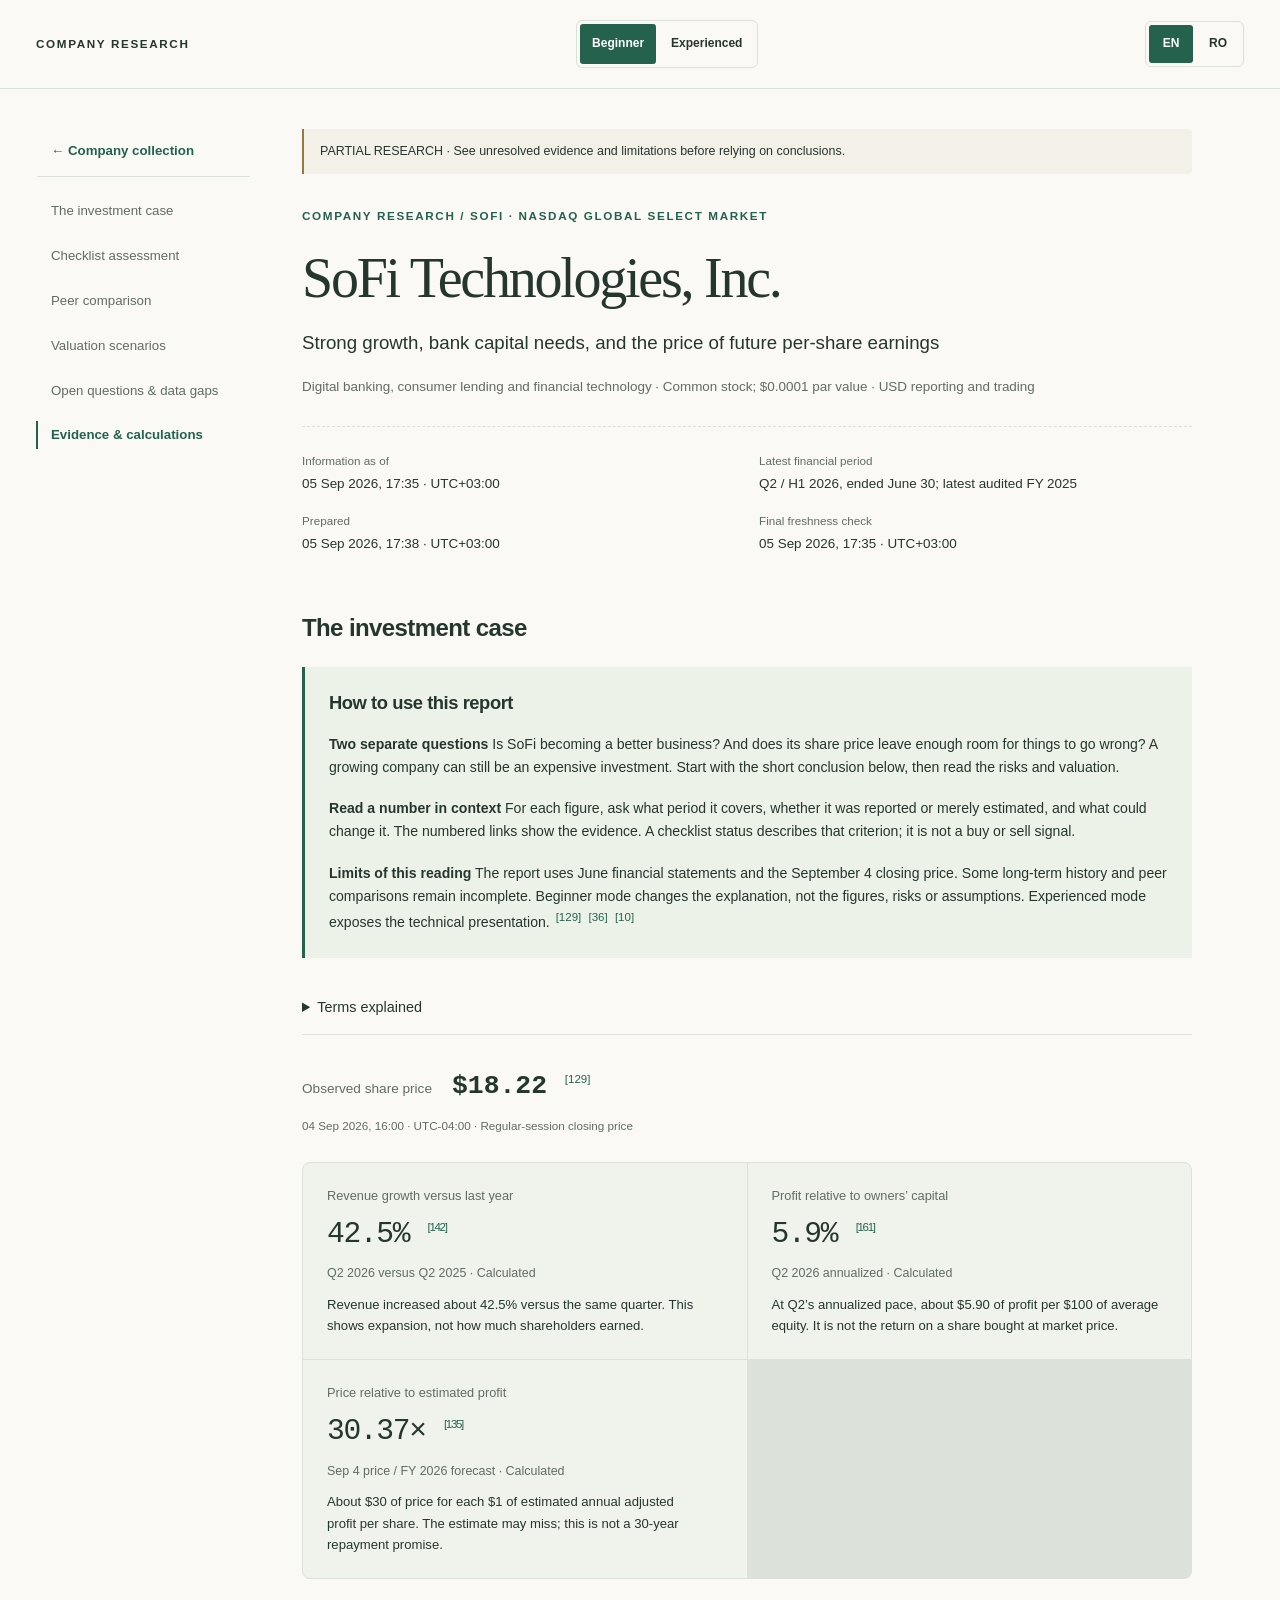
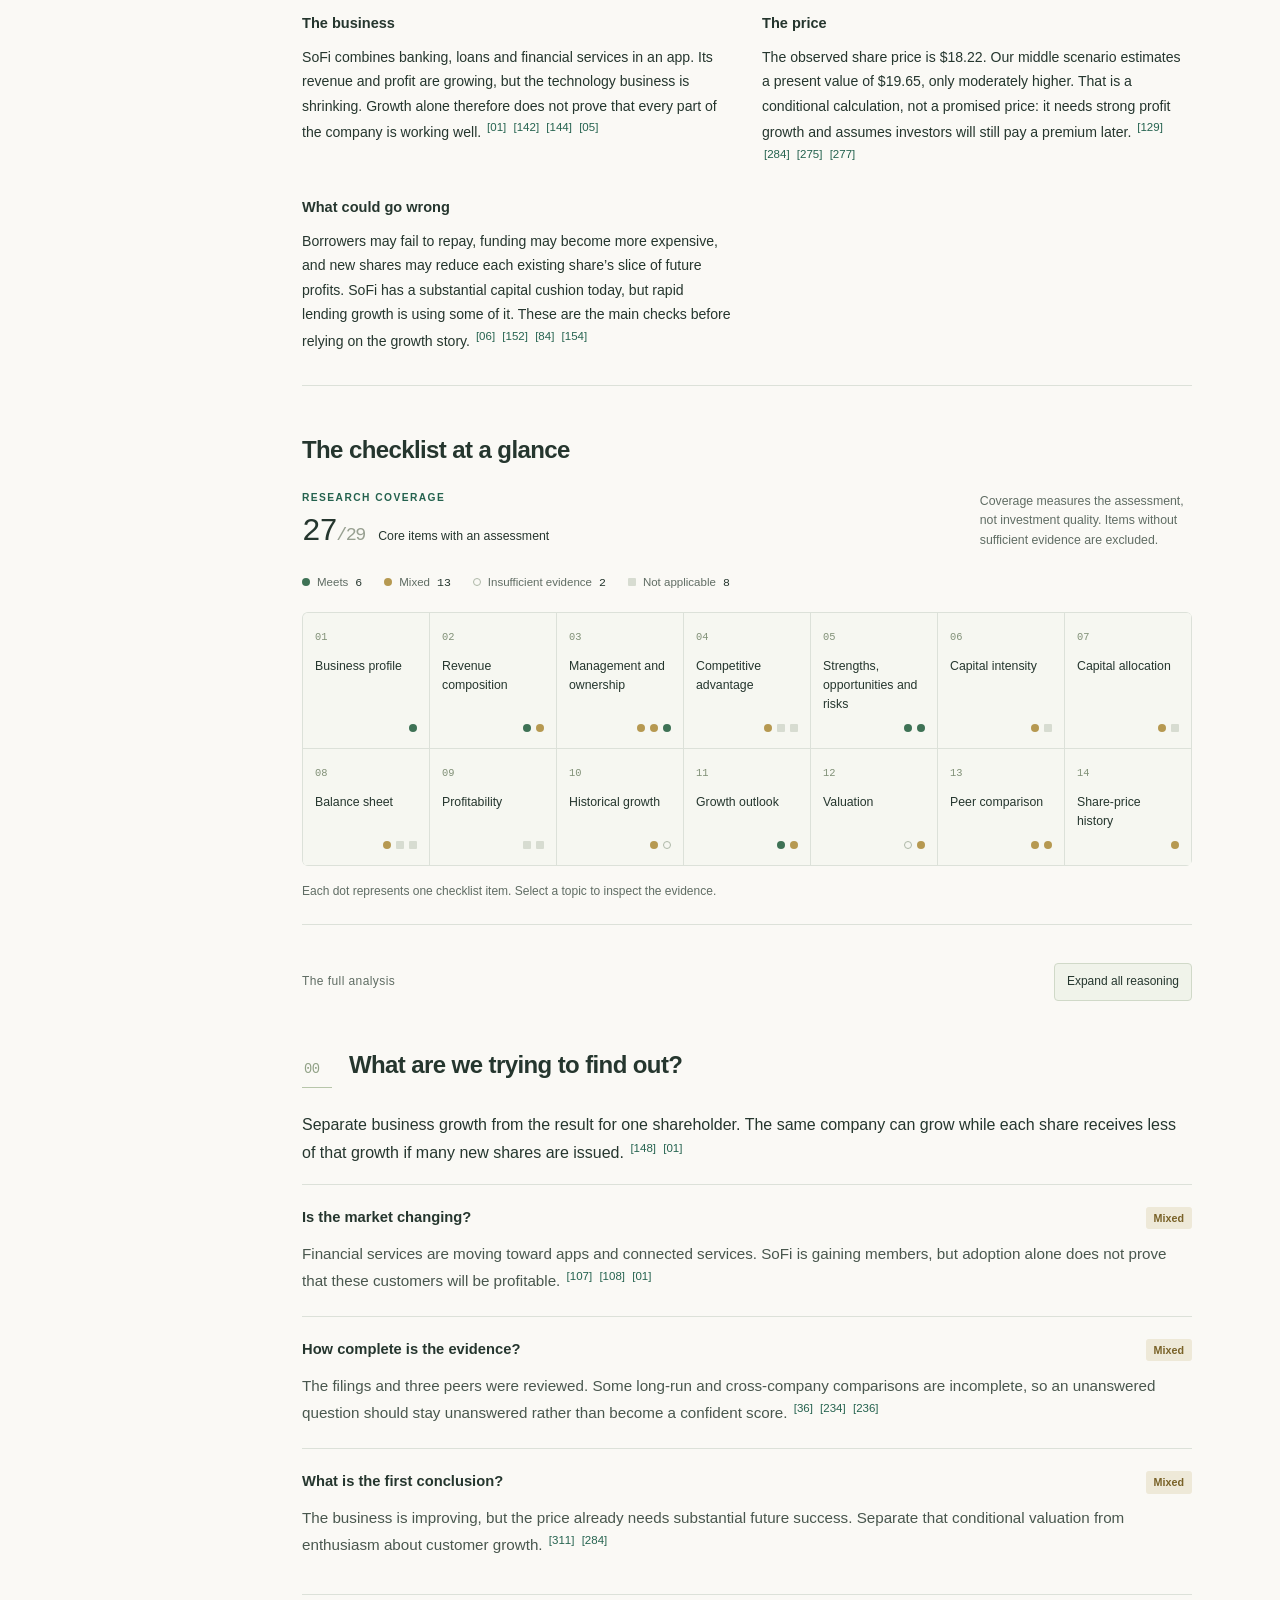
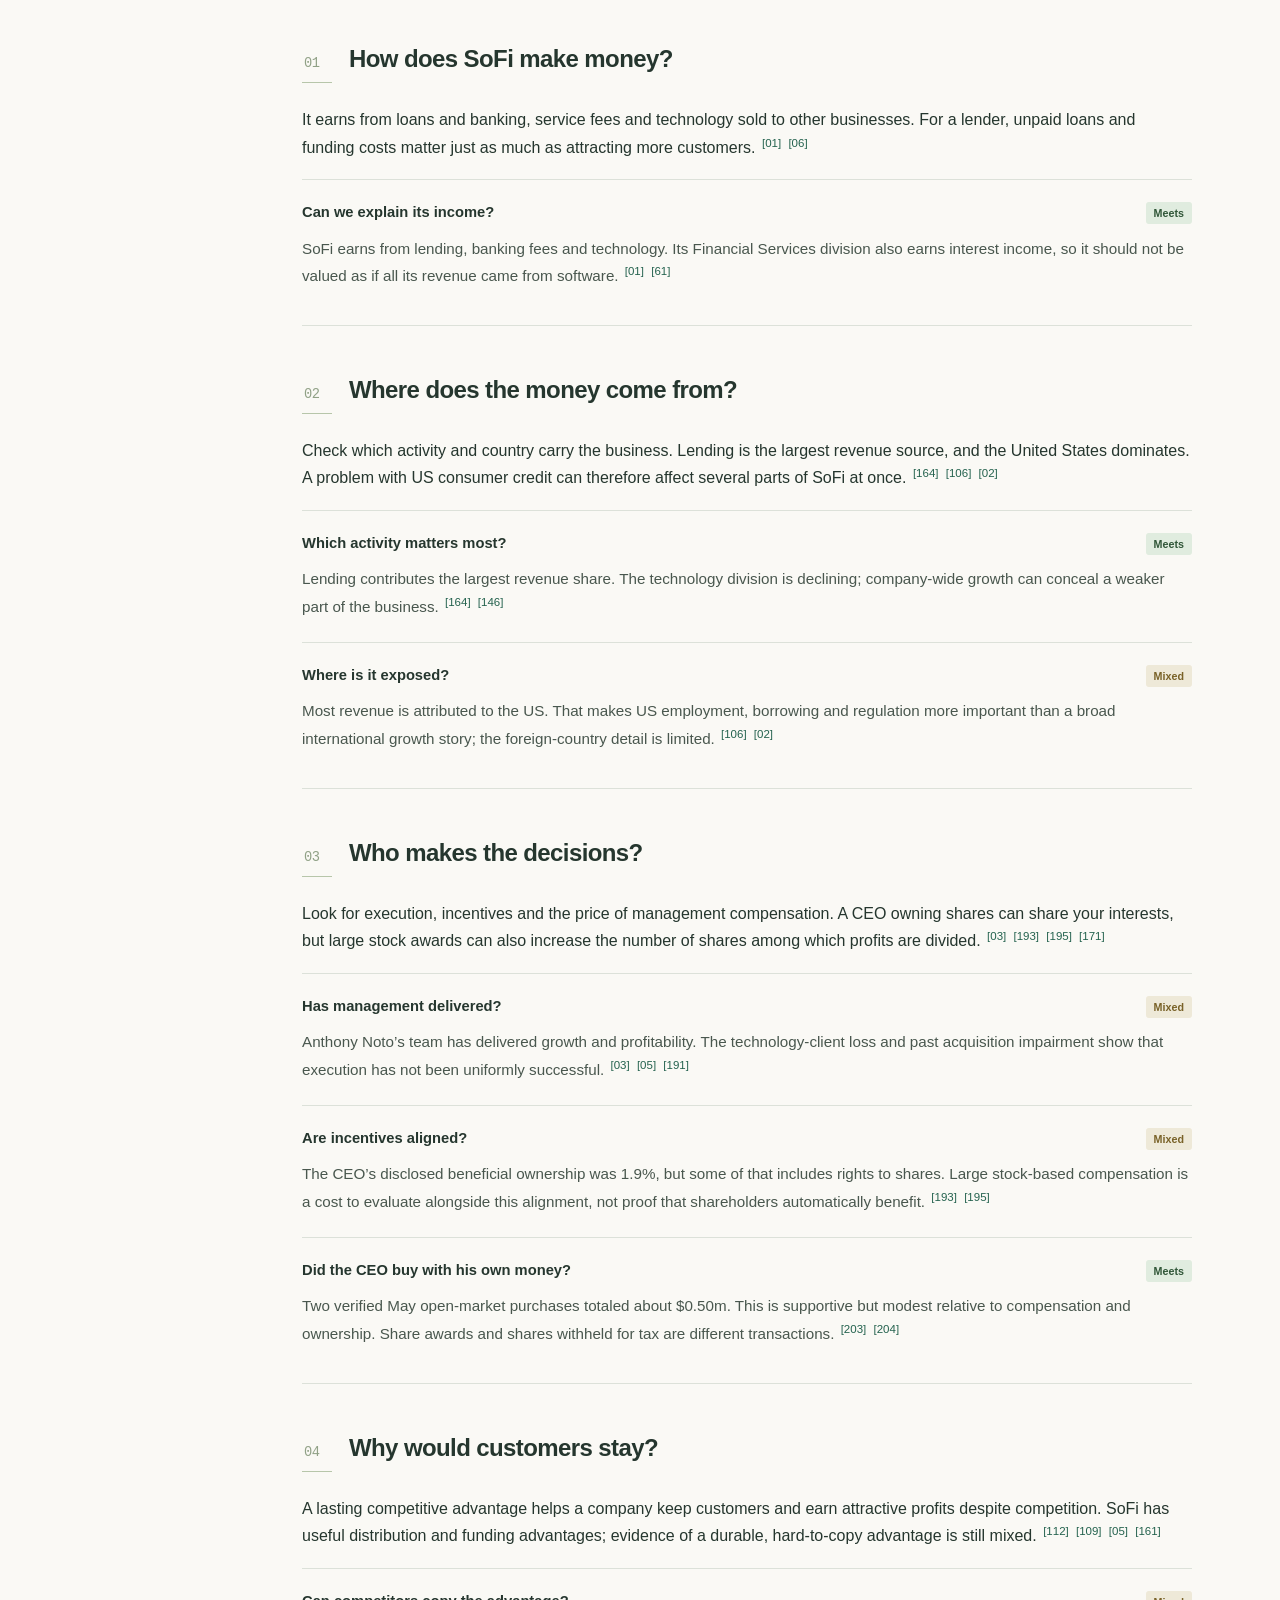
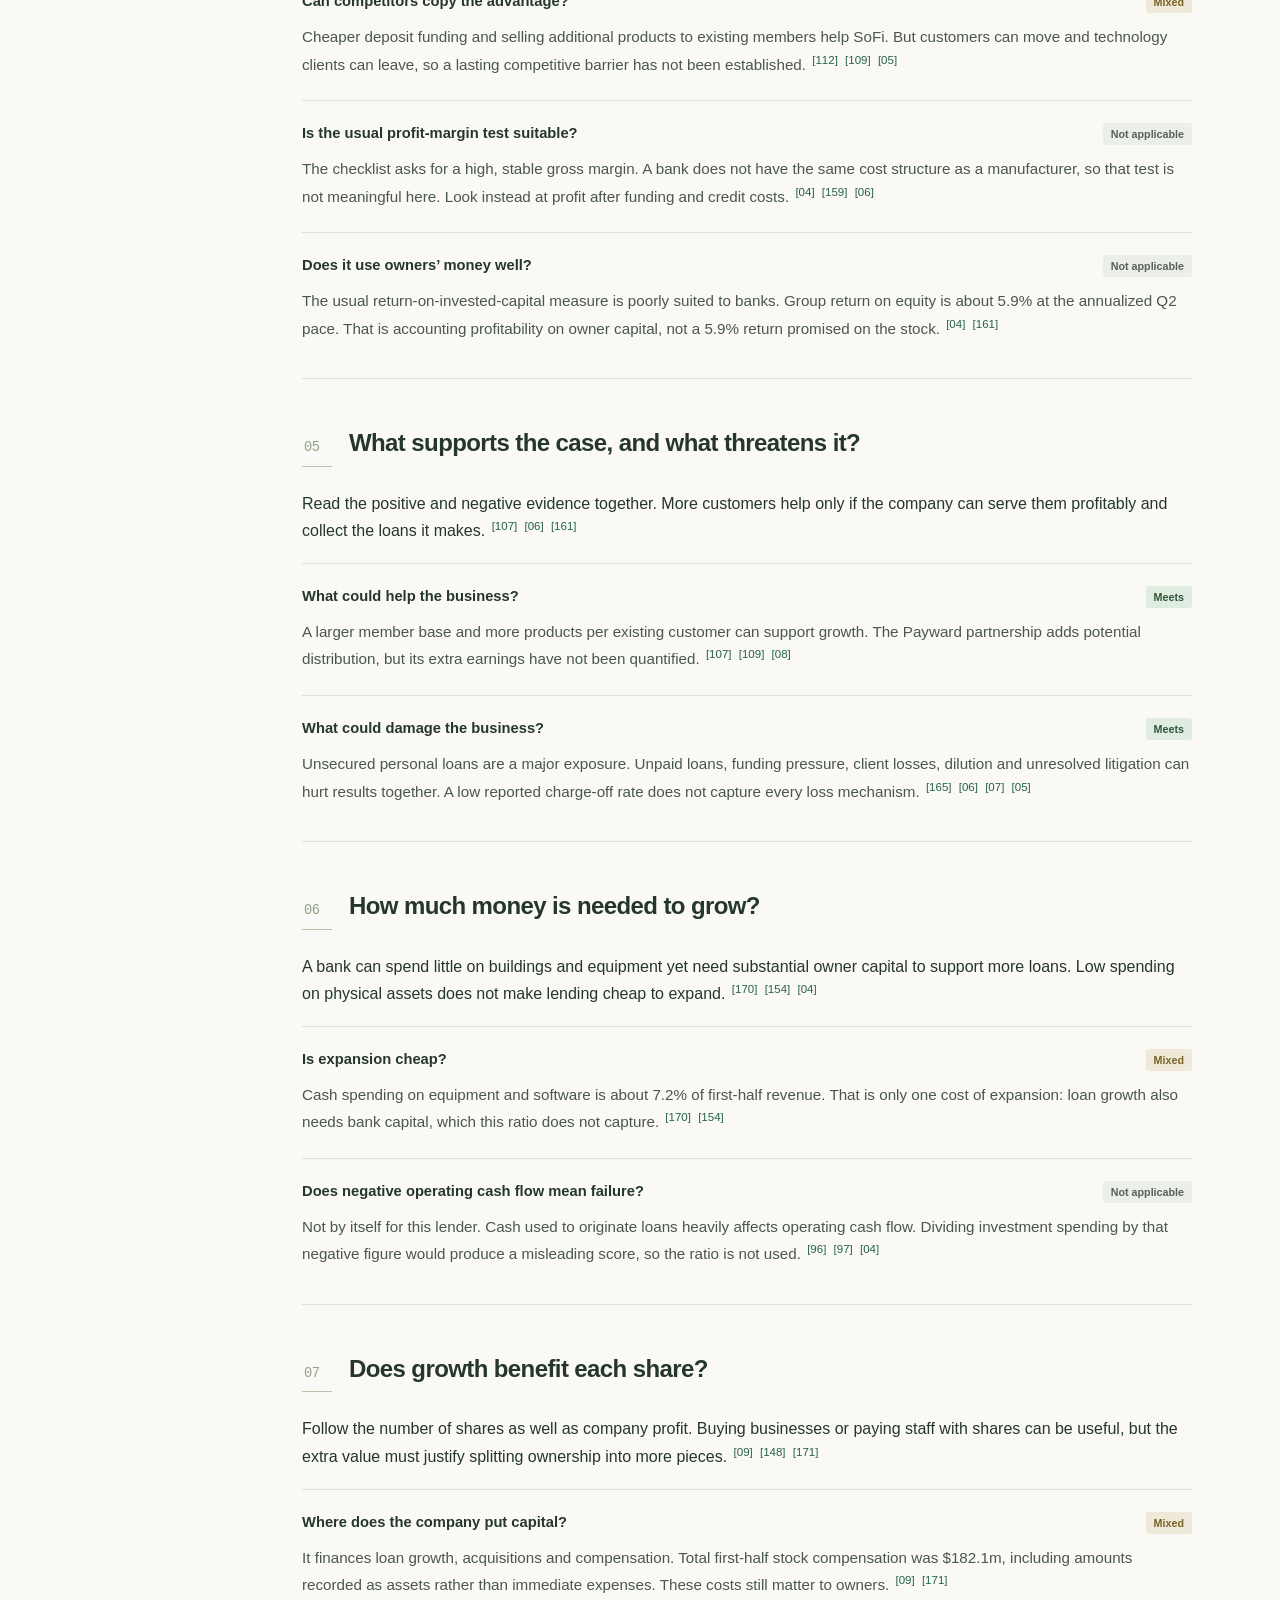
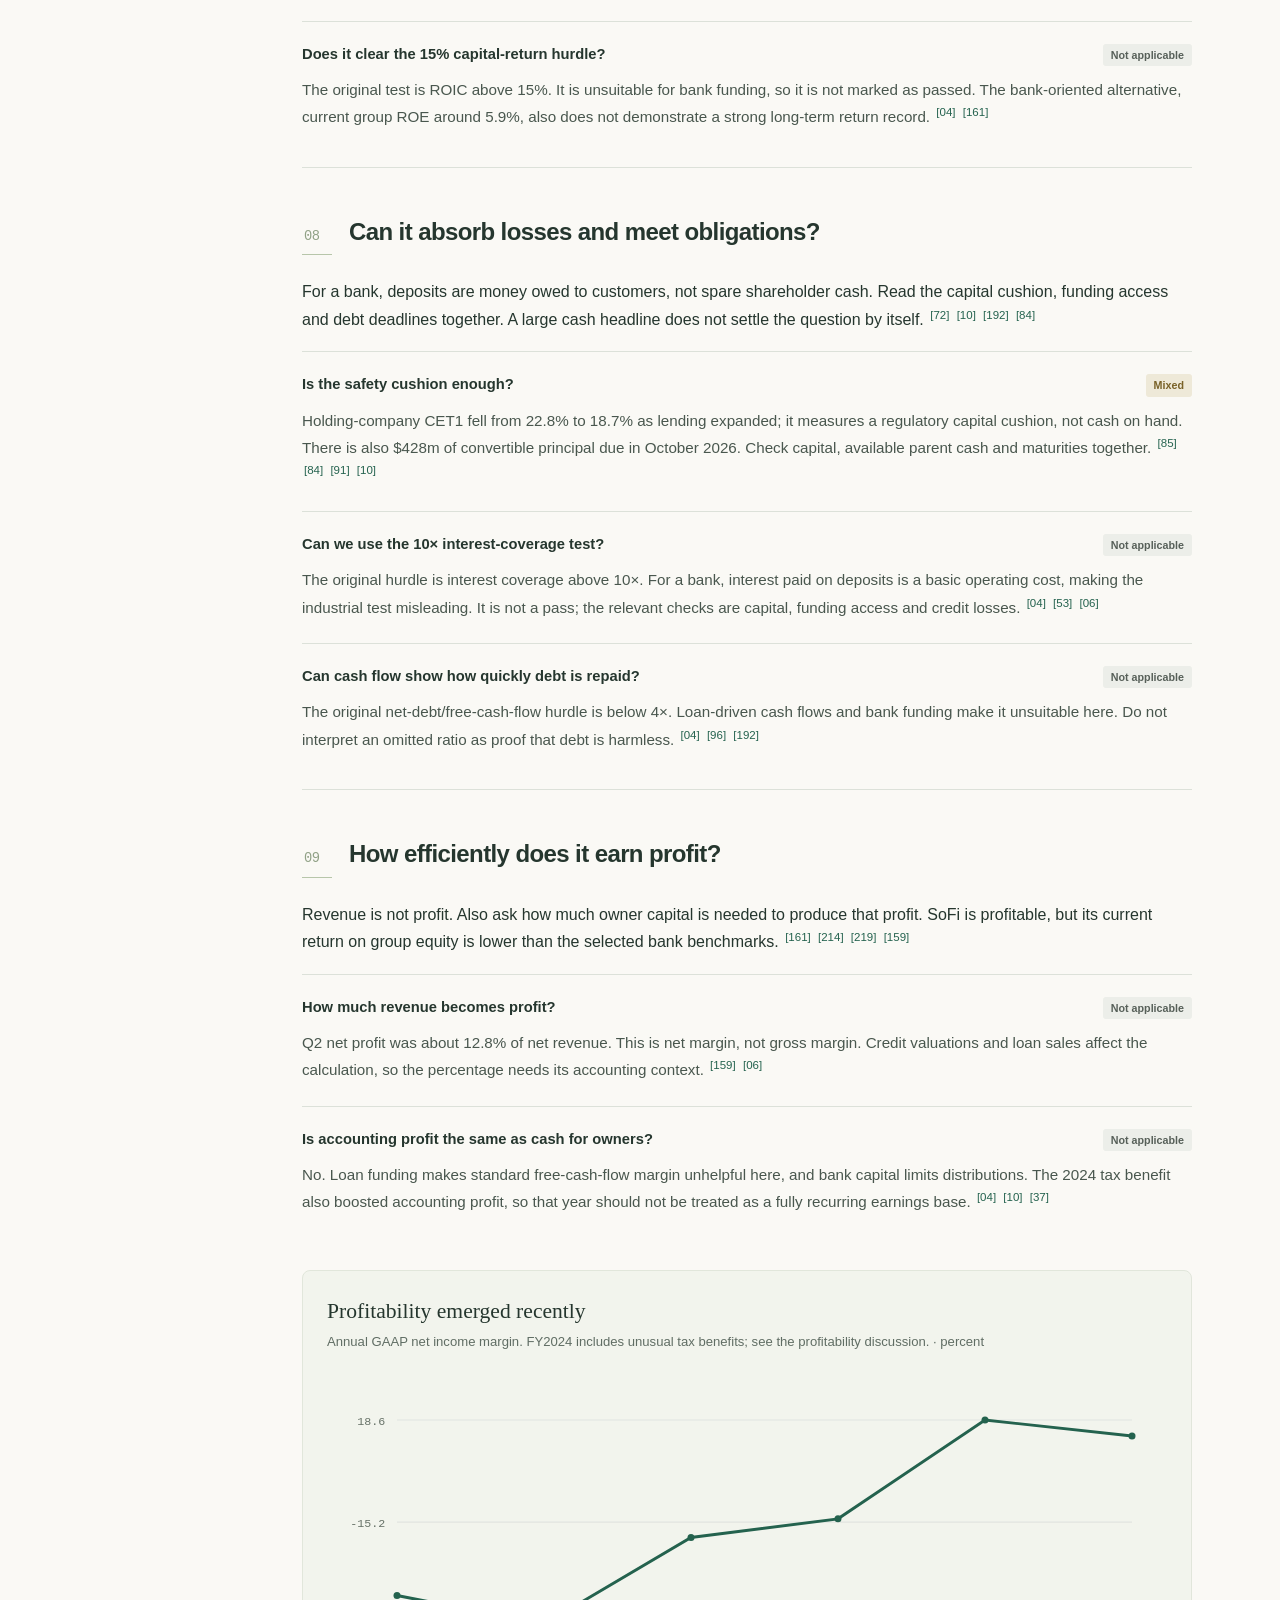
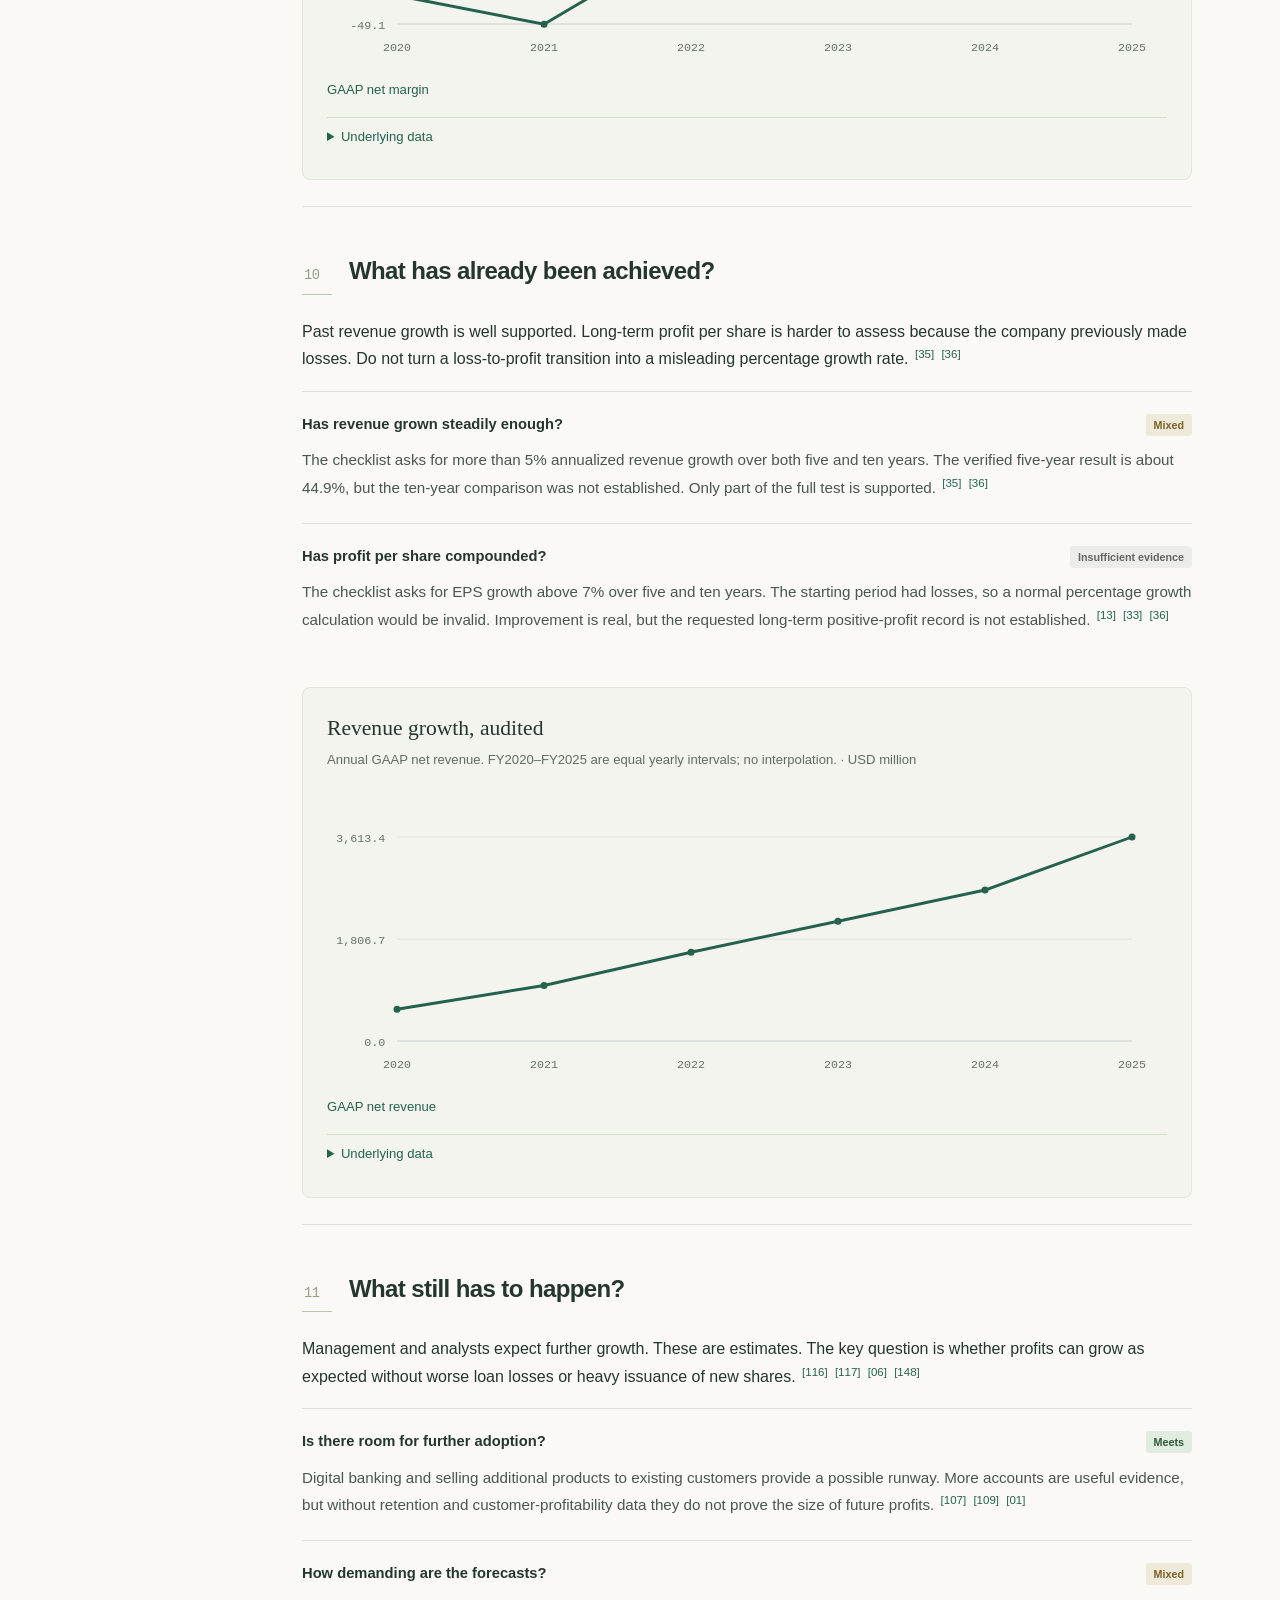
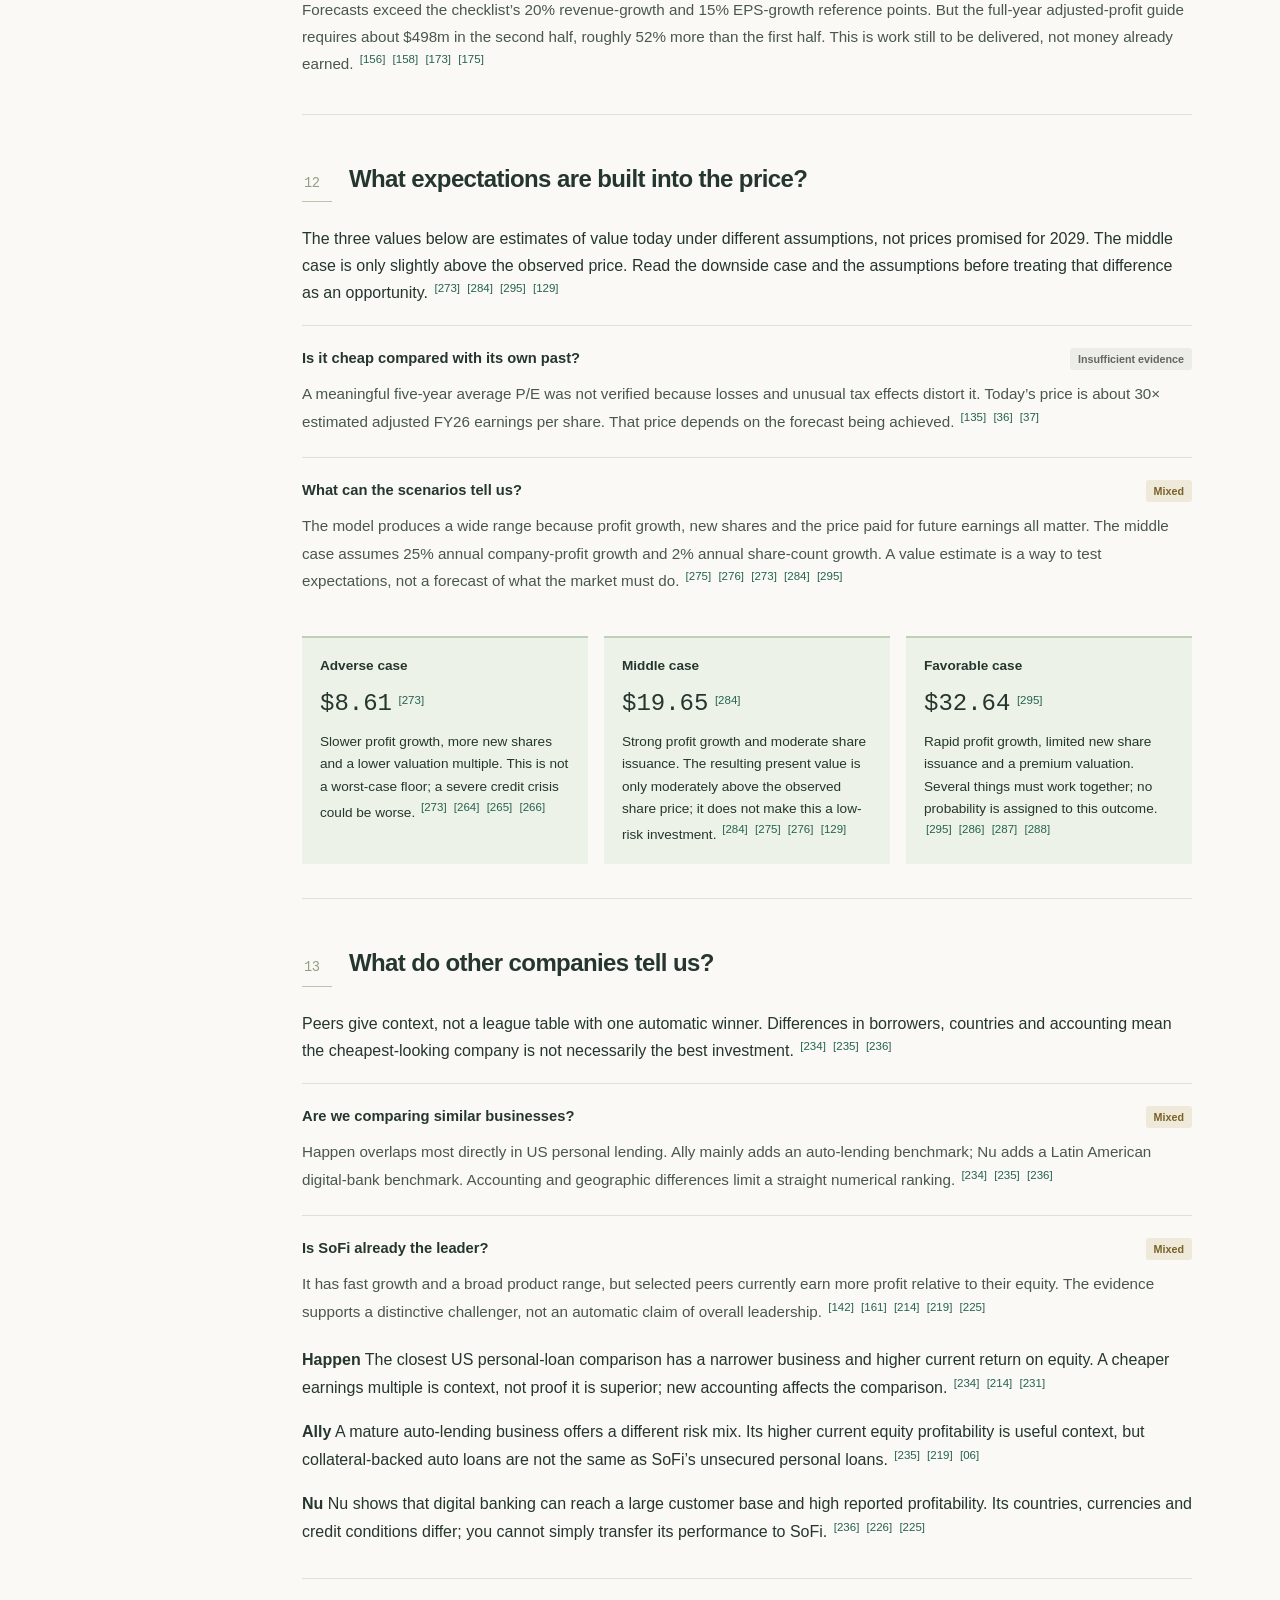
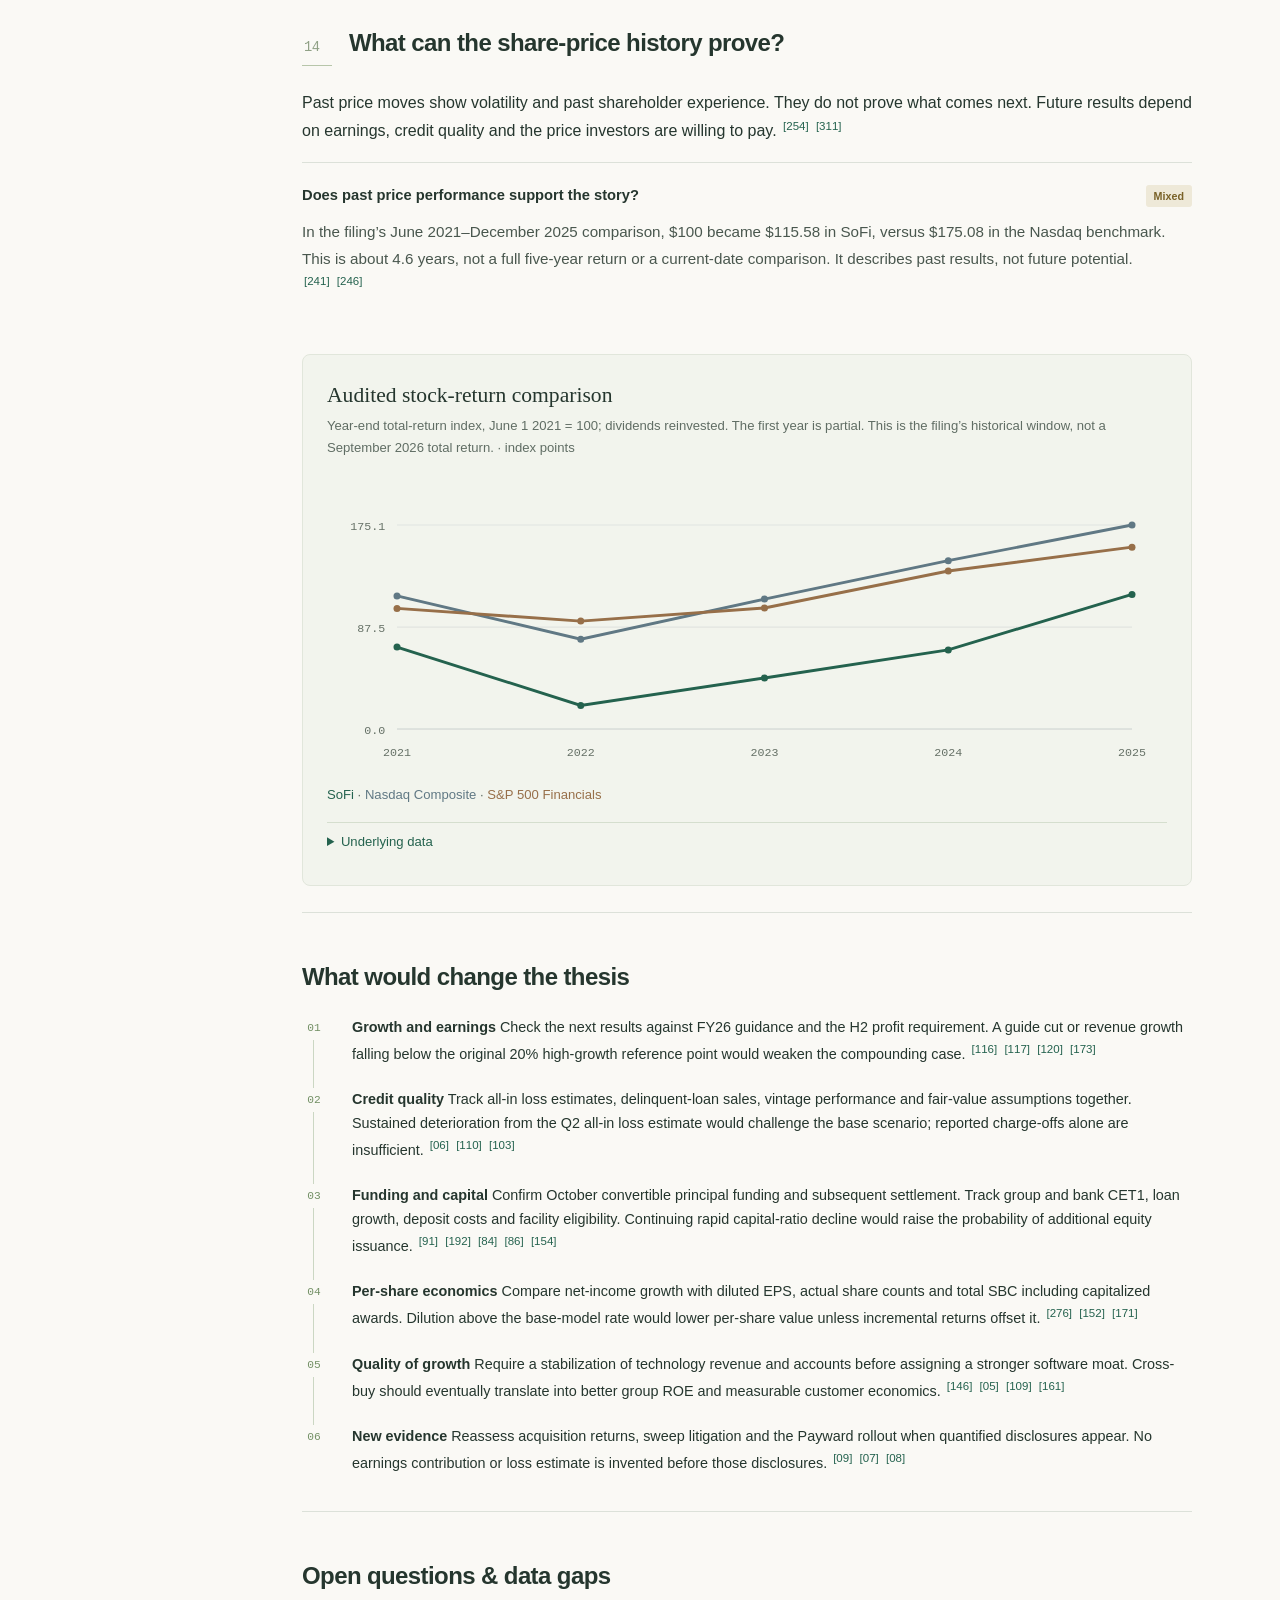
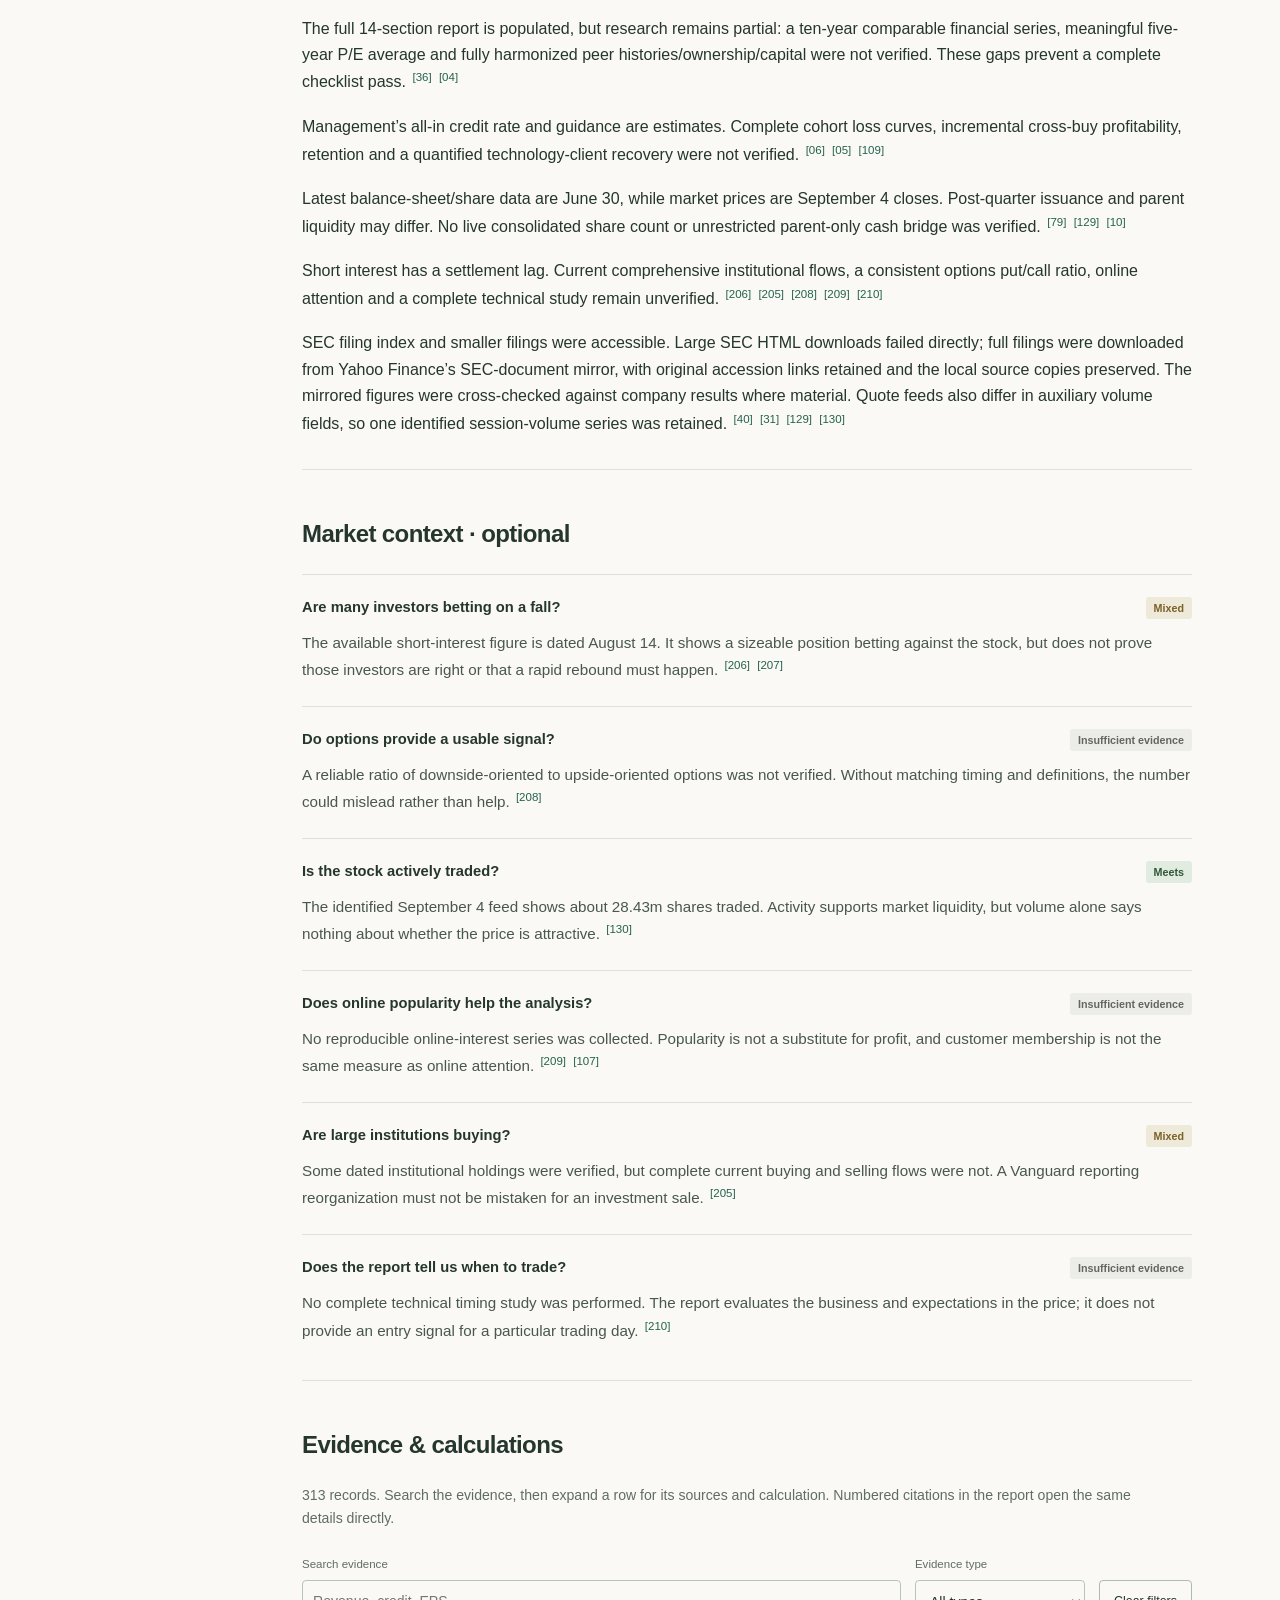
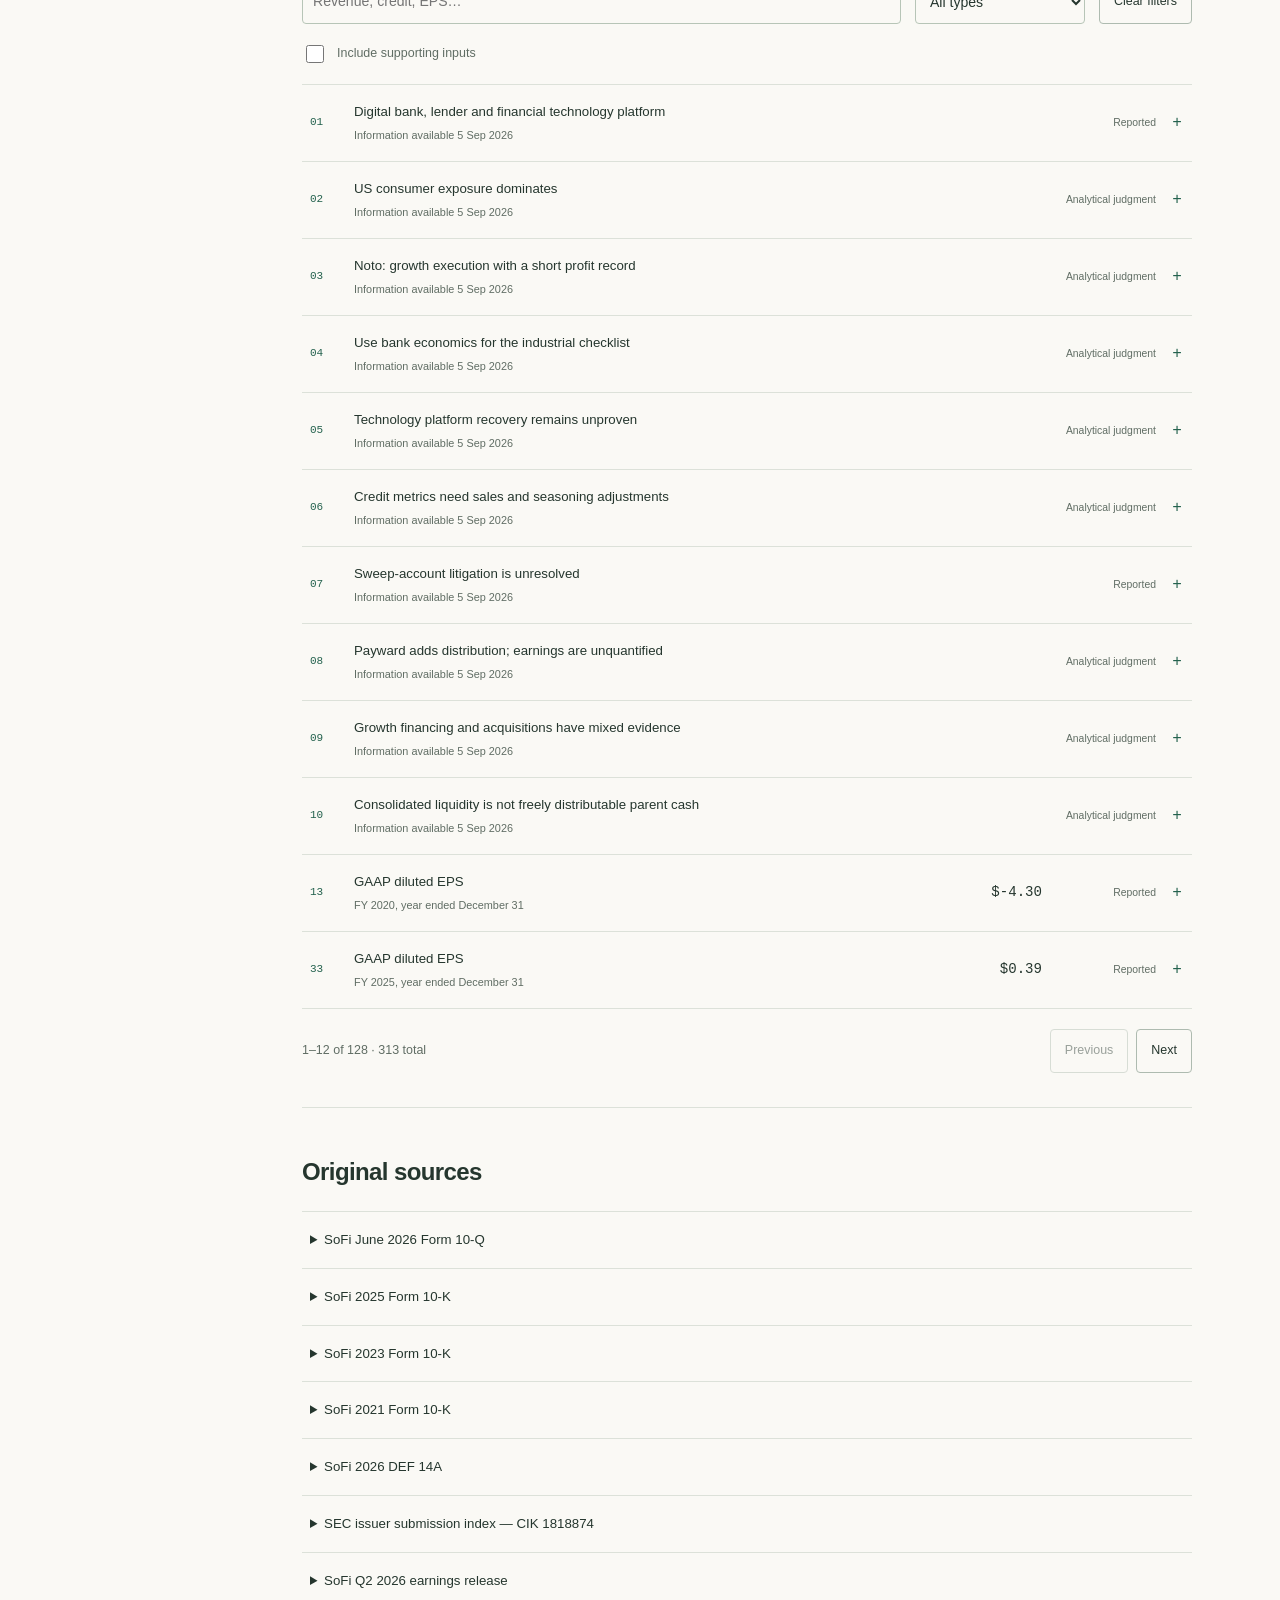
